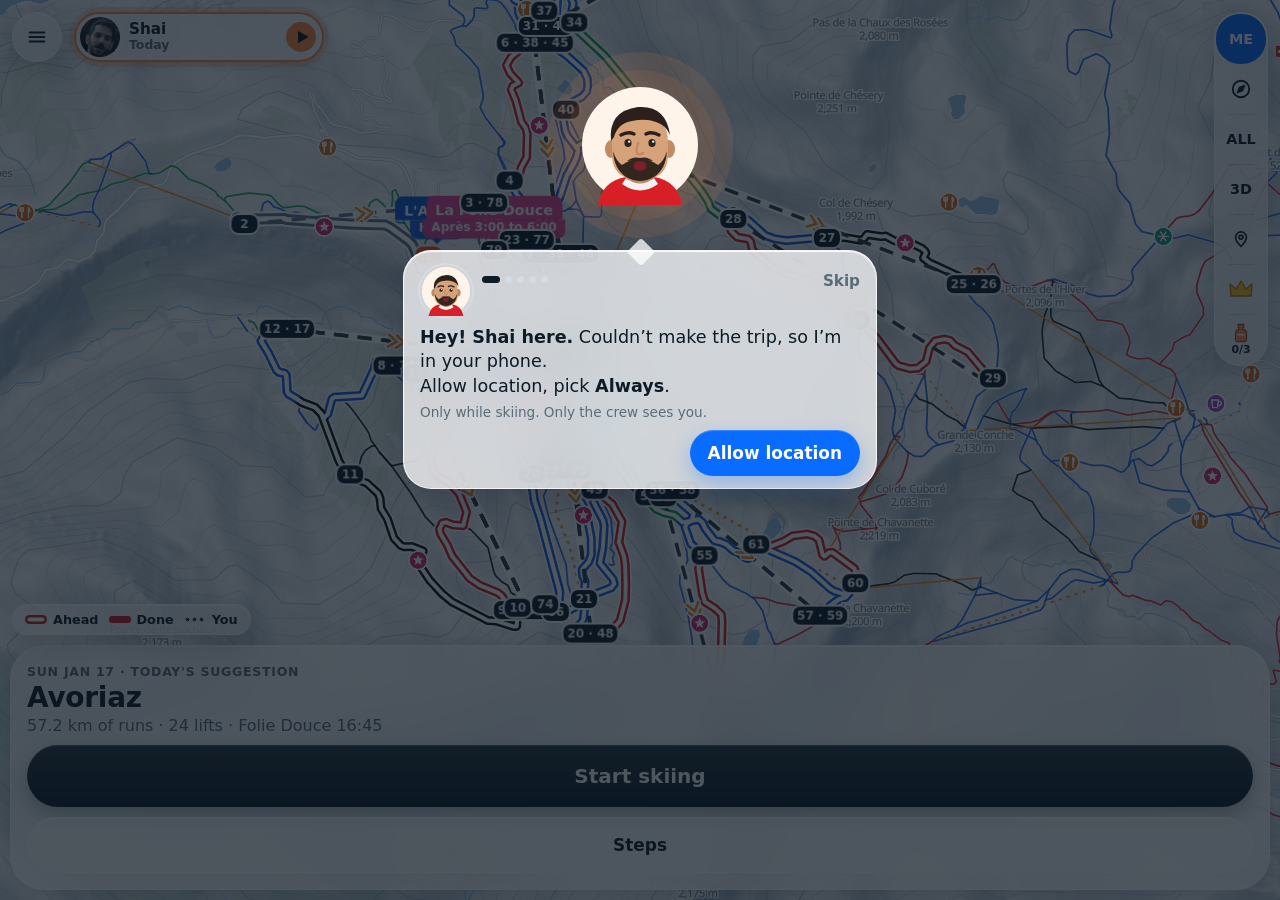
==== index.html @ 75842390 "Clear tracking history also clears passport checks, STOPPP rounds and top speeds Co-Authored-By: Cla" ====
<!doctype html><html lang="en"><head><meta charset="utf-8"><meta name="viewport" content="width=device-width,initial-scale=1,maximum-scale=1,user-scalable=no,viewport-fit=cover"><link rel="manifest" href="manifest.webmanifest"><link rel="apple-touch-icon" href="icon-180.png"><style>html,body{margin:0}[hidden]{display:none!important}</style></head><body><title>Ski-Paz</title>
<meta name="apple-mobile-web-app-capable" content="yes">
<meta name="apple-mobile-web-app-status-bar-style" content="black-translucent">
<meta name="apple-mobile-web-app-title" content="Ski-Paz">
<style>
.lg-miss{background:repeating-linear-gradient(90deg,#3E4A55 0 5px,transparent 5px 8px)!important}
.maplibregl-map{font:12px/20px Helvetica Neue,Arial,Helvetica,sans-serif;overflow:hidden;position:relative;-webkit-tap-highlight-color:rgb(0 0 0/0)}.maplibregl-canvas{left:0;position:absolute;top:0}.maplibregl-map:fullscreen{height:100%;width:100%}.maplibregl-ctrl-group button.maplibregl-ctrl-compass{touch-action:none}.maplibregl-canvas-container.maplibregl-interactive,.maplibregl-ctrl-group button.maplibregl-ctrl-compass{cursor:grab;-webkit-user-select:none;-moz-user-select:none;user-select:none}.maplibregl-canvas-container.maplibregl-interactive.maplibregl-track-pointer{cursor:pointer}.maplibregl-canvas-container.maplibregl-interactive:active,.maplibregl-ctrl-group button.maplibregl-ctrl-compass:active{cursor:grabbing}.maplibregl-canvas-container.maplibregl-touch-zoom-rotate,.maplibregl-canvas-container.maplibregl-touch-zoom-rotate .maplibregl-canvas{touch-action:pan-x pan-y}.maplibregl-canvas-container.maplibregl-touch-drag-pan,.maplibregl-canvas-container.maplibregl-touch-drag-pan .maplibregl-canvas{touch-action:pinch-zoom}.maplibregl-canvas-container.maplibregl-touch-zoom-rotate.maplibregl-touch-drag-pan,.maplibregl-canvas-container.maplibregl-touch-zoom-rotate.maplibregl-touch-drag-pan .maplibregl-canvas{touch-action:none}.maplibregl-canvas-container.maplibregl-touch-drag-pan.maplibregl-cooperative-gestures,.maplibregl-canvas-container.maplibregl-touch-drag-pan.maplibregl-cooperative-gestures .maplibregl-canvas{touch-action:pan-x pan-y}.maplibregl-ctrl-bottom-left,.maplibregl-ctrl-bottom-right,.maplibregl-ctrl-top-left,.maplibregl-ctrl-top-right{pointer-events:none;position:absolute;z-index:2}.maplibregl-ctrl-top-left{left:0;top:0}.maplibregl-ctrl-top-right{right:0;top:0}.maplibregl-ctrl-bottom-left{bottom:0;left:0}.maplibregl-ctrl-bottom-right{bottom:0;right:0}.maplibregl-ctrl{clear:both;pointer-events:auto;transform:translate(0)}.maplibregl-ctrl-top-left .maplibregl-ctrl{float:left;margin:10px 0 0 10px}.maplibregl-ctrl-top-right .maplibregl-ctrl{float:right;margin:10px 10px 0 0}.maplibregl-ctrl-bottom-left .maplibregl-ctrl{float:left;margin:0 0 10px 10px}.maplibregl-ctrl-bottom-right .maplibregl-ctrl{float:right;margin:0 10px 10px 0}.maplibregl-ctrl-group{background:#fff;border-radius:4px}.maplibregl-ctrl-group:not(:empty){box-shadow:0 0 0 2px rgba(0,0,0,.1)}@media (forced-colors:active){.maplibregl-ctrl-group:not(:empty){box-shadow:0 0 0 2px ButtonText}}.maplibregl-ctrl-group button{background-color:transparent;border:0;box-sizing:border-box;cursor:pointer;display:block;height:29px;outline:none;padding:0;width:29px}.maplibregl-ctrl-group button+button{border-top:1px solid #ddd}.maplibregl-ctrl button .maplibregl-ctrl-icon{background-position:50%;background-repeat:no-repeat;display:block;height:100%;width:100%}@media (forced-colors:active){.maplibregl-ctrl-icon{background-color:transparent}.maplibregl-ctrl-group button+button{border-top:1px solid ButtonText}}.maplibregl-ctrl button::-moz-focus-inner{border:0;padding:0}.maplibregl-ctrl-attrib-button:focus,.maplibregl-ctrl-group button:focus{box-shadow:0 0 2px 2px #0096ff}.maplibregl-ctrl button:disabled{cursor:not-allowed}.maplibregl-ctrl button:disabled .maplibregl-ctrl-icon{opacity:.25}.maplibregl-ctrl button:not(:disabled):hover{background-color:rgb(0 0 0/5%)}.maplibregl-ctrl-group button:focus:focus-visible{box-shadow:0 0 2px 2px #0096ff}.maplibregl-ctrl-group button:focus:not(:focus-visible){box-shadow:none}.maplibregl-ctrl-group button:focus:first-child{border-radius:4px 4px 0 0}.maplibregl-ctrl-group button:focus:last-child{border-radius:0 0 4px 4px}.maplibregl-ctrl-group button:focus:only-child{border-radius:inherit}.maplibregl-ctrl button.maplibregl-ctrl-zoom-out .maplibregl-ctrl-icon{background-image:url("data:image/svg+xml;charset=utf-8,%3Csvg xmlns='http://www.w3.org/2000/svg' width='29' height='29' fill='%23333' viewBox='0 0 29 29'%3E%3Cpath d='M10 13c-.75 0-1.5.75-1.5 1.5S9.25 16 10 16h9c.75 0 1.5-.75 1.5-1.5S19.75 13 19 13z'/%3E%3C/svg%3E")}.maplibregl-ctrl button.maplibregl-ctrl-zoom-in .maplibregl-ctrl-icon{background-image:url("data:image/svg+xml;charset=utf-8,%3Csvg xmlns='http://www.w3.org/2000/svg' width='29' height='29' fill='%23333' viewBox='0 0 29 29'%3E%3Cpath d='M14.5 8.5c-.75 0-1.5.75-1.5 1.5v3h-3c-.75 0-1.5.75-1.5 1.5S9.25 16 10 16h3v3c0 .75.75 1.5 1.5 1.5S16 19.75 16 19v-3h3c.75 0 1.5-.75 1.5-1.5S19.75 13 19 13h-3v-3c0-.75-.75-1.5-1.5-1.5'/%3E%3C/svg%3E")}@media (forced-colors:active){.maplibregl-ctrl button.maplibregl-ctrl-zoom-out .maplibregl-ctrl-icon{background-image:url("data:image/svg+xml;charset=utf-8,%3Csvg xmlns='http://www.w3.org/2000/svg' width='29' height='29' fill='%23fff' viewBox='0 0 29 29'%3E%3Cpath d='M10 13c-.75 0-1.5.75-1.5 1.5S9.25 16 10 16h9c.75 0 1.5-.75 1.5-1.5S19.75 13 19 13z'/%3E%3C/svg%3E")}.maplibregl-ctrl button.maplibregl-ctrl-zoom-in .maplibregl-ctrl-icon{background-image:url("data:image/svg+xml;charset=utf-8,%3Csvg xmlns='http://www.w3.org/2000/svg' width='29' height='29' fill='%23fff' viewBox='0 0 29 29'%3E%3Cpath d='M14.5 8.5c-.75 0-1.5.75-1.5 1.5v3h-3c-.75 0-1.5.75-1.5 1.5S9.25 16 10 16h3v3c0 .75.75 1.5 1.5 1.5S16 19.75 16 19v-3h3c.75 0 1.5-.75 1.5-1.5S19.75 13 19 13h-3v-3c0-.75-.75-1.5-1.5-1.5'/%3E%3C/svg%3E")}}@media (forced-colors:active) and (prefers-color-scheme:light){.maplibregl-ctrl button.maplibregl-ctrl-zoom-out .maplibregl-ctrl-icon{background-image:url("data:image/svg+xml;charset=utf-8,%3Csvg xmlns='http://www.w3.org/2000/svg' width='29' height='29' viewBox='0 0 29 29'%3E%3Cpath d='M10 13c-.75 0-1.5.75-1.5 1.5S9.25 16 10 16h9c.75 0 1.5-.75 1.5-1.5S19.75 13 19 13z'/%3E%3C/svg%3E")}.maplibregl-ctrl button.maplibregl-ctrl-zoom-in .maplibregl-ctrl-icon{background-image:url("data:image/svg+xml;charset=utf-8,%3Csvg xmlns='http://www.w3.org/2000/svg' width='29' height='29' viewBox='0 0 29 29'%3E%3Cpath d='M14.5 8.5c-.75 0-1.5.75-1.5 1.5v3h-3c-.75 0-1.5.75-1.5 1.5S9.25 16 10 16h3v3c0 .75.75 1.5 1.5 1.5S16 19.75 16 19v-3h3c.75 0 1.5-.75 1.5-1.5S19.75 13 19 13h-3v-3c0-.75-.75-1.5-1.5-1.5'/%3E%3C/svg%3E")}}.maplibregl-ctrl button.maplibregl-ctrl-fullscreen .maplibregl-ctrl-icon{background-image:url("data:image/svg+xml;charset=utf-8,%3Csvg xmlns='http://www.w3.org/2000/svg' width='29' height='29' fill='%23333' viewBox='0 0 29 29'%3E%3Cpath d='M24 16v5.5c0 1.75-.75 2.5-2.5 2.5H16v-1l3-1.5-4-5.5 1-1 5.5 4 1.5-3zM6 16l1.5 3 5.5-4 1 1-4 5.5 3 1.5v1H7.5C5.75 24 5 23.25 5 21.5V16zm7-11v1l-3 1.5 4 5.5-1 1-5.5-4L6 13H5V7.5C5 5.75 5.75 5 7.5 5zm11 2.5c0-1.75-.75-2.5-2.5-2.5H16v1l3 1.5-4 5.5 1 1 5.5-4 1.5 3h1z'/%3E%3C/svg%3E")}.maplibregl-ctrl button.maplibregl-ctrl-shrink .maplibregl-ctrl-icon{background-image:url("data:image/svg+xml;charset=utf-8,%3Csvg xmlns='http://www.w3.org/2000/svg' width='29' height='29' viewBox='0 0 29 29'%3E%3Cpath d='M18.5 16c-1.75 0-2.5.75-2.5 2.5V24h1l1.5-3 5.5 4 1-1-4-5.5 3-1.5v-1zM13 18.5c0-1.75-.75-2.5-2.5-2.5H5v1l3 1.5L4 24l1 1 5.5-4 1.5 3h1zm3-8c0 1.75.75 2.5 2.5 2.5H24v-1l-3-1.5L25 5l-1-1-5.5 4L17 5h-1zM10.5 13c1.75 0 2.5-.75 2.5-2.5V5h-1l-1.5 3L5 4 4 5l4 5.5L5 12v1z'/%3E%3C/svg%3E")}@media (forced-colors:active){.maplibregl-ctrl button.maplibregl-ctrl-fullscreen .maplibregl-ctrl-icon{background-image:url("data:image/svg+xml;charset=utf-8,%3Csvg xmlns='http://www.w3.org/2000/svg' width='29' height='29' fill='%23fff' viewBox='0 0 29 29'%3E%3Cpath d='M24 16v5.5c0 1.75-.75 2.5-2.5 2.5H16v-1l3-1.5-4-5.5 1-1 5.5 4 1.5-3zM6 16l1.5 3 5.5-4 1 1-4 5.5 3 1.5v1H7.5C5.75 24 5 23.25 5 21.5V16zm7-11v1l-3 1.5 4 5.5-1 1-5.5-4L6 13H5V7.5C5 5.75 5.75 5 7.5 5zm11 2.5c0-1.75-.75-2.5-2.5-2.5H16v1l3 1.5-4 5.5 1 1 5.5-4 1.5 3h1z'/%3E%3C/svg%3E")}.maplibregl-ctrl button.maplibregl-ctrl-shrink .maplibregl-ctrl-icon{background-image:url("data:image/svg+xml;charset=utf-8,%3Csvg xmlns='http://www.w3.org/2000/svg' width='29' height='29' fill='%23fff' viewBox='0 0 29 29'%3E%3Cpath d='M18.5 16c-1.75 0-2.5.75-2.5 2.5V24h1l1.5-3 5.5 4 1-1-4-5.5 3-1.5v-1zM13 18.5c0-1.75-.75-2.5-2.5-2.5H5v1l3 1.5L4 24l1 1 5.5-4 1.5 3h1zm3-8c0 1.75.75 2.5 2.5 2.5H24v-1l-3-1.5L25 5l-1-1-5.5 4L17 5h-1zM10.5 13c1.75 0 2.5-.75 2.5-2.5V5h-1l-1.5 3L5 4 4 5l4 5.5L5 12v1z'/%3E%3C/svg%3E")}}@media (forced-colors:active) and (prefers-color-scheme:light){.maplibregl-ctrl button.maplibregl-ctrl-fullscreen .maplibregl-ctrl-icon{background-image:url("data:image/svg+xml;charset=utf-8,%3Csvg xmlns='http://www.w3.org/2000/svg' width='29' height='29' viewBox='0 0 29 29'%3E%3Cpath d='M24 16v5.5c0 1.75-.75 2.5-2.5 2.5H16v-1l3-1.5-4-5.5 1-1 5.5 4 1.5-3zM6 16l1.5 3 5.5-4 1 1-4 5.5 3 1.5v1H7.5C5.75 24 5 23.25 5 21.5V16zm7-11v1l-3 1.5 4 5.5-1 1-5.5-4L6 13H5V7.5C5 5.75 5.75 5 7.5 5zm11 2.5c0-1.75-.75-2.5-2.5-2.5H16v1l3 1.5-4 5.5 1 1 5.5-4 1.5 3h1z'/%3E%3C/svg%3E")}.maplibregl-ctrl button.maplibregl-ctrl-shrink .maplibregl-ctrl-icon{background-image:url("data:image/svg+xml;charset=utf-8,%3Csvg xmlns='http://www.w3.org/2000/svg' width='29' height='29' viewBox='0 0 29 29'%3E%3Cpath d='M18.5 16c-1.75 0-2.5.75-2.5 2.5V24h1l1.5-3 5.5 4 1-1-4-5.5 3-1.5v-1zM13 18.5c0-1.75-.75-2.5-2.5-2.5H5v1l3 1.5L4 24l1 1 5.5-4 1.5 3h1zm3-8c0 1.75.75 2.5 2.5 2.5H24v-1l-3-1.5L25 5l-1-1-5.5 4L17 5h-1zM10.5 13c1.75 0 2.5-.75 2.5-2.5V5h-1l-1.5 3L5 4 4 5l4 5.5L5 12v1z'/%3E%3C/svg%3E")}}.maplibregl-ctrl button.maplibregl-ctrl-compass .maplibregl-ctrl-icon{background-image:url("data:image/svg+xml;charset=utf-8,%3Csvg xmlns='http://www.w3.org/2000/svg' width='29' height='29' fill='%23333' viewBox='0 0 29 29'%3E%3Cpath d='m10.5 14 4-8 4 8z'/%3E%3Cpath fill='%23ccc' d='m10.5 16 4 8 4-8z'/%3E%3C/svg%3E")}@media (forced-colors:active){.maplibregl-ctrl button.maplibregl-ctrl-compass .maplibregl-ctrl-icon{background-image:url("data:image/svg+xml;charset=utf-8,%3Csvg xmlns='http://www.w3.org/2000/svg' width='29' height='29' fill='%23fff' viewBox='0 0 29 29'%3E%3Cpath d='m10.5 14 4-8 4 8z'/%3E%3Cpath fill='%23ccc' d='m10.5 16 4 8 4-8z'/%3E%3C/svg%3E")}}@media (forced-colors:active) and (prefers-color-scheme:light){.maplibregl-ctrl button.maplibregl-ctrl-compass .maplibregl-ctrl-icon{background-image:url("data:image/svg+xml;charset=utf-8,%3Csvg xmlns='http://www.w3.org/2000/svg' width='29' height='29' viewBox='0 0 29 29'%3E%3Cpath d='m10.5 14 4-8 4 8z'/%3E%3Cpath fill='%23ccc' d='m10.5 16 4 8 4-8z'/%3E%3C/svg%3E")}}.maplibregl-ctrl button.maplibregl-ctrl-terrain .maplibregl-ctrl-icon{background-image:url("data:image/svg+xml;charset=utf-8,%3Csvg xmlns='http://www.w3.org/2000/svg' width='22' height='22' fill='%23333' viewBox='0 0 22 22'%3E%3Cpath d='m1.754 13.406 4.453-4.851 3.09 3.09 3.281 3.277.969-.969-3.309-3.312 3.844-4.121 6.148 6.886h1.082v-.855l-7.207-8.07-4.84 5.187L6.169 6.57l-5.48 5.965v.871ZM.688 16.844h20.625v1.375H.688Zm0 0'/%3E%3C/svg%3E")}.maplibregl-ctrl button.maplibregl-ctrl-terrain-enabled .maplibregl-ctrl-icon{background-image:url("data:image/svg+xml;charset=utf-8,%3Csvg xmlns='http://www.w3.org/2000/svg' width='22' height='22' fill='%2333b5e5' viewBox='0 0 22 22'%3E%3Cpath d='m1.754 13.406 4.453-4.851 3.09 3.09 3.281 3.277.969-.969-3.309-3.312 3.844-4.121 6.148 6.886h1.082v-.855l-7.207-8.07-4.84 5.187L6.169 6.57l-5.48 5.965v.871ZM.688 16.844h20.625v1.375H.688Zm0 0'/%3E%3C/svg%3E")}.maplibregl-ctrl button.maplibregl-ctrl-geolocate .maplibregl-ctrl-icon{background-image:url("data:image/svg+xml;charset=utf-8,%3Csvg xmlns='http://www.w3.org/2000/svg' width='29' height='29' fill='%23333' viewBox='0 0 20 20'%3E%3Cpath d='M10 4C9 4 9 5 9 5v.1A5 5 0 0 0 5.1 9H5s-1 0-1 1 1 1 1 1h.1A5 5 0 0 0 9 14.9v.1s0 1 1 1 1-1 1-1v-.1a5 5 0 0 0 3.9-3.9h.1s1 0 1-1-1-1-1-1h-.1A5 5 0 0 0 11 5.1V5s0-1-1-1m0 2.5a3.5 3.5 0 1 1 0 7 3.5 3.5 0 1 1 0-7'/%3E%3Ccircle cx='10' cy='10' r='2'/%3E%3C/svg%3E")}.maplibregl-ctrl button.maplibregl-ctrl-geolocate:disabled .maplibregl-ctrl-icon{background-image:url("data:image/svg+xml;charset=utf-8,%3Csvg xmlns='http://www.w3.org/2000/svg' width='29' height='29' fill='%23aaa' viewBox='0 0 20 20'%3E%3Cpath d='M10 4C9 4 9 5 9 5v.1A5 5 0 0 0 5.1 9H5s-1 0-1 1 1 1 1 1h.1A5 5 0 0 0 9 14.9v.1s0 1 1 1 1-1 1-1v-.1a5 5 0 0 0 3.9-3.9h.1s1 0 1-1-1-1-1-1h-.1A5 5 0 0 0 11 5.1V5s0-1-1-1m0 2.5a3.5 3.5 0 1 1 0 7 3.5 3.5 0 1 1 0-7'/%3E%3Ccircle cx='10' cy='10' r='2'/%3E%3Cpath fill='red' d='m14 5 1 1-9 9-1-1z'/%3E%3C/svg%3E")}.maplibregl-ctrl button.maplibregl-ctrl-geolocate.maplibregl-ctrl-geolocate-active .maplibregl-ctrl-icon{background-image:url("data:image/svg+xml;charset=utf-8,%3Csvg xmlns='http://www.w3.org/2000/svg' width='29' height='29' fill='%2333b5e5' viewBox='0 0 20 20'%3E%3Cpath d='M10 4C9 4 9 5 9 5v.1A5 5 0 0 0 5.1 9H5s-1 0-1 1 1 1 1 1h.1A5 5 0 0 0 9 14.9v.1s0 1 1 1 1-1 1-1v-.1a5 5 0 0 0 3.9-3.9h.1s1 0 1-1-1-1-1-1h-.1A5 5 0 0 0 11 5.1V5s0-1-1-1m0 2.5a3.5 3.5 0 1 1 0 7 3.5 3.5 0 1 1 0-7'/%3E%3Ccircle cx='10' cy='10' r='2'/%3E%3C/svg%3E")}.maplibregl-ctrl button.maplibregl-ctrl-geolocate.maplibregl-ctrl-geolocate-active-error .maplibregl-ctrl-icon{background-image:url("data:image/svg+xml;charset=utf-8,%3Csvg xmlns='http://www.w3.org/2000/svg' width='29' height='29' fill='%23e58978' viewBox='0 0 20 20'%3E%3Cpath d='M10 4C9 4 9 5 9 5v.1A5 5 0 0 0 5.1 9H5s-1 0-1 1 1 1 1 1h.1A5 5 0 0 0 9 14.9v.1s0 1 1 1 1-1 1-1v-.1a5 5 0 0 0 3.9-3.9h.1s1 0 1-1-1-1-1-1h-.1A5 5 0 0 0 11 5.1V5s0-1-1-1m0 2.5a3.5 3.5 0 1 1 0 7 3.5 3.5 0 1 1 0-7'/%3E%3Ccircle cx='10' cy='10' r='2'/%3E%3C/svg%3E")}.maplibregl-ctrl button.maplibregl-ctrl-geolocate.maplibregl-ctrl-geolocate-background .maplibregl-ctrl-icon{background-image:url("data:image/svg+xml;charset=utf-8,%3Csvg xmlns='http://www.w3.org/2000/svg' width='29' height='29' fill='%2333b5e5' viewBox='0 0 20 20'%3E%3Cpath d='M10 4C9 4 9 5 9 5v.1A5 5 0 0 0 5.1 9H5s-1 0-1 1 1 1 1 1h.1A5 5 0 0 0 9 14.9v.1s0 1 1 1 1-1 1-1v-.1a5 5 0 0 0 3.9-3.9h.1s1 0 1-1-1-1-1-1h-.1A5 5 0 0 0 11 5.1V5s0-1-1-1m0 2.5a3.5 3.5 0 1 1 0 7 3.5 3.5 0 1 1 0-7'/%3E%3C/svg%3E")}.maplibregl-ctrl button.maplibregl-ctrl-geolocate.maplibregl-ctrl-geolocate-background-error .maplibregl-ctrl-icon{background-image:url("data:image/svg+xml;charset=utf-8,%3Csvg xmlns='http://www.w3.org/2000/svg' width='29' height='29' fill='%23e54e33' viewBox='0 0 20 20'%3E%3Cpath d='M10 4C9 4 9 5 9 5v.1A5 5 0 0 0 5.1 9H5s-1 0-1 1 1 1 1 1h.1A5 5 0 0 0 9 14.9v.1s0 1 1 1 1-1 1-1v-.1a5 5 0 0 0 3.9-3.9h.1s1 0 1-1-1-1-1-1h-.1A5 5 0 0 0 11 5.1V5s0-1-1-1m0 2.5a3.5 3.5 0 1 1 0 7 3.5 3.5 0 1 1 0-7'/%3E%3C/svg%3E")}.maplibregl-ctrl button.maplibregl-ctrl-geolocate.maplibregl-ctrl-geolocate-waiting .maplibregl-ctrl-icon{animation:maplibregl-spin 2s linear infinite}@media (forced-colors:active){.maplibregl-ctrl button.maplibregl-ctrl-geolocate .maplibregl-ctrl-icon{background-image:url("data:image/svg+xml;charset=utf-8,%3Csvg xmlns='http://www.w3.org/2000/svg' width='29' height='29' fill='%23fff' viewBox='0 0 20 20'%3E%3Cpath d='M10 4C9 4 9 5 9 5v.1A5 5 0 0 0 5.1 9H5s-1 0-1 1 1 1 1 1h.1A5 5 0 0 0 9 14.9v.1s0 1 1 1 1-1 1-1v-.1a5 5 0 0 0 3.9-3.9h.1s1 0 1-1-1-1-1-1h-.1A5 5 0 0 0 11 5.1V5s0-1-1-1m0 2.5a3.5 3.5 0 1 1 0 7 3.5 3.5 0 1 1 0-7'/%3E%3Ccircle cx='10' cy='10' r='2'/%3E%3C/svg%3E")}.maplibregl-ctrl button.maplibregl-ctrl-geolocate:disabled .maplibregl-ctrl-icon{background-image:url("data:image/svg+xml;charset=utf-8,%3Csvg xmlns='http://www.w3.org/2000/svg' width='29' height='29' fill='%23999' viewBox='0 0 20 20'%3E%3Cpath d='M10 4C9 4 9 5 9 5v.1A5 5 0 0 0 5.1 9H5s-1 0-1 1 1 1 1 1h.1A5 5 0 0 0 9 14.9v.1s0 1 1 1 1-1 1-1v-.1a5 5 0 0 0 3.9-3.9h.1s1 0 1-1-1-1-1-1h-.1A5 5 0 0 0 11 5.1V5s0-1-1-1m0 2.5a3.5 3.5 0 1 1 0 7 3.5 3.5 0 1 1 0-7'/%3E%3Ccircle cx='10' cy='10' r='2'/%3E%3Cpath fill='red' d='m14 5 1 1-9 9-1-1z'/%3E%3C/svg%3E")}.maplibregl-ctrl button.maplibregl-ctrl-geolocate.maplibregl-ctrl-geolocate-active .maplibregl-ctrl-icon{background-image:url("data:image/svg+xml;charset=utf-8,%3Csvg xmlns='http://www.w3.org/2000/svg' width='29' height='29' fill='%2333b5e5' viewBox='0 0 20 20'%3E%3Cpath d='M10 4C9 4 9 5 9 5v.1A5 5 0 0 0 5.1 9H5s-1 0-1 1 1 1 1 1h.1A5 5 0 0 0 9 14.9v.1s0 1 1 1 1-1 1-1v-.1a5 5 0 0 0 3.9-3.9h.1s1 0 1-1-1-1-1-1h-.1A5 5 0 0 0 11 5.1V5s0-1-1-1m0 2.5a3.5 3.5 0 1 1 0 7 3.5 3.5 0 1 1 0-7'/%3E%3Ccircle cx='10' cy='10' r='2'/%3E%3C/svg%3E")}.maplibregl-ctrl button.maplibregl-ctrl-geolocate.maplibregl-ctrl-geolocate-active-error .maplibregl-ctrl-icon{background-image:url("data:image/svg+xml;charset=utf-8,%3Csvg xmlns='http://www.w3.org/2000/svg' width='29' height='29' fill='%23e58978' viewBox='0 0 20 20'%3E%3Cpath d='M10 4C9 4 9 5 9 5v.1A5 5 0 0 0 5.1 9H5s-1 0-1 1 1 1 1 1h.1A5 5 0 0 0 9 14.9v.1s0 1 1 1 1-1 1-1v-.1a5 5 0 0 0 3.9-3.9h.1s1 0 1-1-1-1-1-1h-.1A5 5 0 0 0 11 5.1V5s0-1-1-1m0 2.5a3.5 3.5 0 1 1 0 7 3.5 3.5 0 1 1 0-7'/%3E%3Ccircle cx='10' cy='10' r='2'/%3E%3C/svg%3E")}.maplibregl-ctrl button.maplibregl-ctrl-geolocate.maplibregl-ctrl-geolocate-background .maplibregl-ctrl-icon{background-image:url("data:image/svg+xml;charset=utf-8,%3Csvg xmlns='http://www.w3.org/2000/svg' width='29' height='29' fill='%2333b5e5' viewBox='0 0 20 20'%3E%3Cpath d='M10 4C9 4 9 5 9 5v.1A5 5 0 0 0 5.1 9H5s-1 0-1 1 1 1 1 1h.1A5 5 0 0 0 9 14.9v.1s0 1 1 1 1-1 1-1v-.1a5 5 0 0 0 3.9-3.9h.1s1 0 1-1-1-1-1-1h-.1A5 5 0 0 0 11 5.1V5s0-1-1-1m0 2.5a3.5 3.5 0 1 1 0 7 3.5 3.5 0 1 1 0-7'/%3E%3C/svg%3E")}.maplibregl-ctrl button.maplibregl-ctrl-geolocate.maplibregl-ctrl-geolocate-background-error .maplibregl-ctrl-icon{background-image:url("data:image/svg+xml;charset=utf-8,%3Csvg xmlns='http://www.w3.org/2000/svg' width='29' height='29' fill='%23e54e33' viewBox='0 0 20 20'%3E%3Cpath d='M10 4C9 4 9 5 9 5v.1A5 5 0 0 0 5.1 9H5s-1 0-1 1 1 1 1 1h.1A5 5 0 0 0 9 14.9v.1s0 1 1 1 1-1 1-1v-.1a5 5 0 0 0 3.9-3.9h.1s1 0 1-1-1-1-1-1h-.1A5 5 0 0 0 11 5.1V5s0-1-1-1m0 2.5a3.5 3.5 0 1 1 0 7 3.5 3.5 0 1 1 0-7'/%3E%3C/svg%3E")}}@media (forced-colors:active) and (prefers-color-scheme:light){.maplibregl-ctrl button.maplibregl-ctrl-geolocate .maplibregl-ctrl-icon{background-image:url("data:image/svg+xml;charset=utf-8,%3Csvg xmlns='http://www.w3.org/2000/svg' width='29' height='29' viewBox='0 0 20 20'%3E%3Cpath d='M10 4C9 4 9 5 9 5v.1A5 5 0 0 0 5.1 9H5s-1 0-1 1 1 1 1 1h.1A5 5 0 0 0 9 14.9v.1s0 1 1 1 1-1 1-1v-.1a5 5 0 0 0 3.9-3.9h.1s1 0 1-1-1-1-1-1h-.1A5 5 0 0 0 11 5.1V5s0-1-1-1m0 2.5a3.5 3.5 0 1 1 0 7 3.5 3.5 0 1 1 0-7'/%3E%3Ccircle cx='10' cy='10' r='2'/%3E%3C/svg%3E")}.maplibregl-ctrl button.maplibregl-ctrl-geolocate:disabled .maplibregl-ctrl-icon{background-image:url("data:image/svg+xml;charset=utf-8,%3Csvg xmlns='http://www.w3.org/2000/svg' width='29' height='29' fill='%23666' viewBox='0 0 20 20'%3E%3Cpath d='M10 4C9 4 9 5 9 5v.1A5 5 0 0 0 5.1 9H5s-1 0-1 1 1 1 1 1h.1A5 5 0 0 0 9 14.9v.1s0 1 1 1 1-1 1-1v-.1a5 5 0 0 0 3.9-3.9h.1s1 0 1-1-1-1-1-1h-.1A5 5 0 0 0 11 5.1V5s0-1-1-1m0 2.5a3.5 3.5 0 1 1 0 7 3.5 3.5 0 1 1 0-7'/%3E%3Ccircle cx='10' cy='10' r='2'/%3E%3Cpath fill='red' d='m14 5 1 1-9 9-1-1z'/%3E%3C/svg%3E")}}@keyframes maplibregl-spin{0%{transform:rotate(0deg)}to{transform:rotate(1turn)}}a.maplibregl-ctrl-logo{background-image:url("data:image/svg+xml;charset=utf-8,%3Csvg xmlns='http://www.w3.org/2000/svg' width='88' height='23' fill='none'%3E%3Cpath fill='%23000' fill-opacity='.4' fill-rule='evenodd' d='M17.408 16.796h-1.827l2.501-12.095h.198l3.324 6.533.988 2.19.988-2.19 3.258-6.533h.181l2.6 12.095h-1.81l-1.218-5.644-.362-1.71-.658 1.71-2.929 5.644h-.098l-2.914-5.644-.757-1.71-.345 1.71zm1.958-3.42-.726 3.663a1.255 1.255 0 0 1-1.232 1.011h-1.827a1.255 1.255 0 0 1-1.229-1.509l2.501-12.095a1.255 1.255 0 0 1 1.23-1.001h.197a1.25 1.25 0 0 1 1.12.685l3.19 6.273 3.125-6.263a1.25 1.25 0 0 1 1.123-.695h.181a1.255 1.255 0 0 1 1.227.991l1.443 6.71a5 5 0 0 1 .314-.787l.009-.016a4.6 4.6 0 0 1 1.777-1.887c.782-.46 1.668-.667 2.611-.667a4.6 4.6 0 0 1 1.7.32l.306.134c.21-.16.474-.256.759-.256h1.694a1.255 1.255 0 0 1 1.212.925 1.255 1.255 0 0 1 1.212-.925h1.711c.284 0 .545.094.755.252.613-.3 1.312-.45 2.075-.45 1.356 0 2.557.445 3.482 1.4q.47.48.763 1.064V4.701a1.255 1.255 0 0 1 1.255-1.255h1.86A1.255 1.255 0 0 1 54.44 4.7v9.194h2.217c.19 0 .37.043.532.118v-4.77c0-.356.147-.678.385-.906a2.42 2.42 0 0 1-.682-1.71c0-.665.267-1.253.735-1.7a2.45 2.45 0 0 1 1.722-.674 2.43 2.43 0 0 1 1.705.675q.318.302.504.683V4.7a1.255 1.255 0 0 1 1.255-1.255h1.744A1.255 1.255 0 0 1 65.812 4.7v3.335a4.8 4.8 0 0 1 1.526-.246c.938 0 1.817.214 2.59.69a4.47 4.47 0 0 1 1.67 1.743v-.98a1.255 1.255 0 0 1 1.256-1.256h1.777c.233 0 .451.064.639.174a3.4 3.4 0 0 1 1.567-.372c.346 0 .861.02 1.285.232a1.25 1.25 0 0 1 .689 1.004 4.7 4.7 0 0 1 .853-.588c.795-.44 1.675-.647 2.61-.647 1.385 0 2.65.39 3.525 1.396.836.938 1.168 2.173 1.168 3.528q-.001.515-.056 1.051a1.255 1.255 0 0 1-.947 1.09l.408.952a1.255 1.255 0 0 1-.477 1.552c-.418.268-.92.463-1.458.612-.613.171-1.304.244-2.049.244-1.06 0-2.043-.207-2.886-.698l-.015-.008c-.798-.48-1.419-1.135-1.818-1.963l-.004-.008a5.8 5.8 0 0 1-.548-2.512q0-.429.053-.843a1.3 1.3 0 0 1-.333-.086l-.166-.004c-.223 0-.426.062-.643.228-.03.024-.142.139-.142.59v3.883a1.255 1.255 0 0 1-1.256 1.256h-1.777a1.255 1.255 0 0 1-1.256-1.256V15.69l-.032.057a4.8 4.8 0 0 1-1.86 1.833 5.04 5.04 0 0 1-2.484.634 4.5 4.5 0 0 1-1.935-.424 1.25 1.25 0 0 1-.764.258h-1.71a1.255 1.255 0 0 1-1.256-1.255V7.687a2.4 2.4 0 0 1-.428.625c.253.23.412.561.412.93v7.553a1.255 1.255 0 0 1-1.256 1.255h-1.843a1.25 1.25 0 0 1-.894-.373c-.228.23-.544.373-.894.373H51.32a1.255 1.255 0 0 1-1.256-1.255v-1.251l-.061.117a4.7 4.7 0 0 1-1.782 1.884 4.77 4.77 0 0 1-2.485.67 5.6 5.6 0 0 1-1.485-.188l.009 2.764a1.255 1.255 0 0 1-1.255 1.259h-1.729a1.255 1.255 0 0 1-1.255-1.255v-3.537a1.255 1.255 0 0 1-1.167.793h-1.679a1.25 1.25 0 0 1-.77-.263 4.5 4.5 0 0 1-1.945.429c-.885 0-1.724-.21-2.495-.632l-.017-.01a5 5 0 0 1-1.081-.836 1.255 1.255 0 0 1-1.254 1.312h-1.81a1.255 1.255 0 0 1-1.228-.99l-.782-3.625-2.044 3.939a1.25 1.25 0 0 1-1.115.676h-.098a1.25 1.25 0 0 1-1.116-.68l-2.061-3.994zM35.92 16.63l.207-.114.223-.15q.493-.356.735-.785l.061-.118.033 1.332h1.678V9.242h-1.694l-.033 1.267q-.133-.329-.526-.658l-.032-.028a3.2 3.2 0 0 0-.668-.428l-.27-.12a3.3 3.3 0 0 0-1.235-.23q-1.136-.001-1.974.493a3.36 3.36 0 0 0-1.3 1.382q-.445.89-.444 2.074 0 1.2.51 2.107a3.8 3.8 0 0 0 1.382 1.381 3.9 3.9 0 0 0 1.893.477q.795 0 1.455-.33zm-2.789-5.38q-.576.675-.575 1.762 0 1.102.559 1.794.576.675 1.645.675a2.25 2.25 0 0 0 .934-.19 2.2 2.2 0 0 0 .468-.29l.178-.161a2.2 2.2 0 0 0 .397-.561q.244-.5.244-1.15v-.115q0-.708-.296-1.267l-.043-.077a2.2 2.2 0 0 0-.633-.709l-.13-.086-.047-.028a2.1 2.1 0 0 0-1.073-.285q-1.052 0-1.629.692zm2.316 2.706c.163-.17.28-.407.28-.83v-.114c0-.292-.06-.508-.15-.68a.96.96 0 0 0-.353-.389.85.85 0 0 0-.464-.127c-.4 0-.56.114-.664.239l-.01.012c-.148.174-.275.45-.275.945 0 .506.122.801.27.99.097.11.266.224.68.224.303 0 .504-.09.687-.269zm7.545 1.705a2.6 2.6 0 0 0 .331.423q.319.33.755.548l.173.074q.65.255 1.49.255 1.02 0 1.844-.493a3.45 3.45 0 0 0 1.316-1.4q.493-.904.493-2.089 0-1.909-.988-2.913-.988-1.02-2.584-1.02-.898 0-1.575.347a3 3 0 0 0-.415.262l-.199.166a3.4 3.4 0 0 0-.64.82V9.242h-1.712v11.553h1.729l-.017-5.134zm.53-1.138q.206.29.48.5l.155.11.053.034q.51.296 1.119.297 1.07 0 1.645-.675.577-.69.576-1.762 0-1.119-.576-1.777-.558-.675-1.645-.675-.435 0-.835.16a2 2 0 0 0-.284.136 2 2 0 0 0-.363.254 2.2 2.2 0 0 0-.46.569l-.082.162a2.6 2.6 0 0 0-.213 1.072v.115q0 .707.296 1.267l.135.211zm.964-.818a1.1 1.1 0 0 0 .367.385.94.94 0 0 0 .476.118c.423 0 .59-.117.687-.23.159-.194.28-.478.28-.95 0-.53-.133-.8-.266-.952l-.021-.025c-.078-.094-.231-.221-.68-.221a1 1 0 0 0-.503.135l-.012.007a.86.86 0 0 0-.335.343c-.073.133-.132.324-.132.614v.115a1.4 1.4 0 0 0 .14.66zm15.7-6.222q.347-.346.346-.856a1.05 1.05 0 0 0-.345-.79 1.18 1.18 0 0 0-.84-.329q-.51 0-.855.33a1.05 1.05 0 0 0-.346.79q0 .51.346.855.345.346.856.346.51 0 .839-.346zm4.337 9.314.033-1.332q.191.403.59.747l.098.081a4 4 0 0 0 .316.224l.223.122a3.2 3.2 0 0 0 1.44.322 3.8 3.8 0 0 0 1.875-.477 3.5 3.5 0 0 0 1.382-1.366q.527-.89.526-2.09 0-1.184-.444-2.073a3.24 3.24 0 0 0-1.283-1.399q-.823-.51-1.942-.51a3.5 3.5 0 0 0-1.527.344l-.086.043-.165.09a3 3 0 0 0-.33.214q-.432.315-.656.707a2 2 0 0 0-.099.198l.082-1.283V4.701h-1.744v12.095zm.473-2.509a2.5 2.5 0 0 0 .566.7q.117.098.245.18l.144.08a2.1 2.1 0 0 0 .975.232q1.07 0 1.645-.675.576-.69.576-1.778 0-1.102-.576-1.777-.56-.691-1.645-.692a2.2 2.2 0 0 0-1.015.235q-.22.113-.415.282l-.15.142a2.1 2.1 0 0 0-.42.594q-.223.479-.223 1.1v.115q0 .705.293 1.26zm2.616-.293c.157-.191.28-.479.28-.967 0-.51-.13-.79-.276-.961l-.021-.026c-.082-.1-.232-.225-.67-.225a.87.87 0 0 0-.681.279l-.012.011c-.154.155-.274.38-.274.807v.115c0 .285.057.499.144.669a1.1 1.1 0 0 0 .367.405c.137.082.28.123.455.123.423 0 .59-.118.686-.23zm8.266-3.013q.345-.13.724-.14l.069-.002q.493 0 .642.099l.247-1.794q-.196-.099-.717-.099a2.3 2.3 0 0 0-.545.063 2 2 0 0 0-.411.148 2.2 2.2 0 0 0-.4.249 2.5 2.5 0 0 0-.485.499 2.7 2.7 0 0 0-.32.581l-.05.137v-1.48h-1.778v7.553h1.777v-3.884q0-.546.159-.943a1.5 1.5 0 0 1 .466-.636 2.5 2.5 0 0 1 .399-.253 2 2 0 0 1 .224-.099zm9.784 2.656.05-.922q0-1.743-.856-2.698-.838-.97-2.584-.97-1.119-.001-2.007.493a3.46 3.46 0 0 0-1.4 1.382q-.493.906-.493 2.106 0 1.07.428 1.975.428.89 1.332 1.432.906.526 2.255.526.973 0 1.668-.185l.044-.012.135-.04q.613-.184.984-.421l-.542-1.267q-.3.162-.642.274l-.297.087q-.51.131-1.3.131-.954 0-1.497-.444a1.6 1.6 0 0 1-.192-.193q-.366-.44-.512-1.234l-.004-.021zm-5.427-1.256-.003.022h3.752v-.138q-.011-.727-.288-1.118a1 1 0 0 0-.156-.176q-.46-.428-1.316-.428-.986 0-1.494.604-.379.45-.494 1.234zm-27.053 2.77V4.7h-1.86v12.095h5.333V15.15zm7.103-5.908v7.553h-1.843V9.242h1.843z'/%3E%3Cpath fill='%23fff' d='m19.63 11.151-.757-1.71-.345 1.71-1.12 5.644h-1.827L18.083 4.7h.197l3.325 6.533.988 2.19.988-2.19L26.839 4.7h.181l2.6 12.095h-1.81l-1.218-5.644-.362-1.71-.658 1.71-2.93 5.644h-.098l-2.913-5.644zm14.836 5.81q-1.02 0-1.893-.478a3.8 3.8 0 0 1-1.381-1.382q-.51-.906-.51-2.106 0-1.185.444-2.074a3.36 3.36 0 0 1 1.3-1.382q.839-.494 1.974-.494a3.3 3.3 0 0 1 1.234.231 3.3 3.3 0 0 1 .97.575q.396.33.527.659l.033-1.267h1.694v7.553H37.18l-.033-1.332q-.279.593-1.02 1.053a3.17 3.17 0 0 1-1.662.444zm.296-1.482q.938 0 1.58-.642.642-.66.642-1.711v-.115q0-.708-.296-1.267a2.2 2.2 0 0 0-.807-.872 2.1 2.1 0 0 0-1.119-.313q-1.053 0-1.629.692-.575.675-.575 1.76 0 1.103.559 1.795.577.675 1.645.675zm6.521-6.237h1.711v1.4q.906-1.597 2.83-1.597 1.596 0 2.584 1.02.988 1.005.988 2.914 0 1.185-.493 2.09a3.46 3.46 0 0 1-1.316 1.399 3.5 3.5 0 0 1-1.844.493q-.954 0-1.662-.329a2.67 2.67 0 0 1-1.086-.97l.017 5.134h-1.728zm4.048 6.22q1.07 0 1.645-.674.577-.69.576-1.762 0-1.119-.576-1.777-.558-.675-1.645-.675-.592 0-1.12.296-.51.28-.822.823-.296.527-.296 1.234v.115q0 .708.296 1.267.313.543.823.855.51.296 1.119.297z'/%3E%3Cpath fill='%23e1e3e9' d='M51.325 4.7h1.86v10.45h3.473v1.646h-5.333zm7.12 4.542h1.843v7.553h-1.843zm.905-1.415a1.16 1.16 0 0 1-.856-.346 1.17 1.17 0 0 1-.346-.856 1.05 1.05 0 0 1 .346-.79q.346-.329.856-.329.494 0 .839.33a1.05 1.05 0 0 1 .345.79 1.16 1.16 0 0 1-.345.855q-.33.346-.84.346zm7.875 9.133a3.17 3.17 0 0 1-1.662-.444q-.723-.46-1.004-1.053l-.033 1.332h-1.71V4.701h1.743v4.657l-.082 1.283q.279-.658 1.086-1.119a3.5 3.5 0 0 1 1.778-.477q1.119 0 1.942.51a3.24 3.24 0 0 1 1.283 1.4q.445.888.444 2.072 0 1.201-.526 2.09a3.5 3.5 0 0 1-1.382 1.366 3.8 3.8 0 0 1-1.876.477zm-.296-1.481q1.069 0 1.645-.675.577-.69.577-1.778 0-1.102-.577-1.776-.56-.691-1.645-.692a2.12 2.12 0 0 0-1.58.659q-.642.641-.642 1.694v.115q0 .71.296 1.267a2.4 2.4 0 0 0 .807.872 2.1 2.1 0 0 0 1.119.313zm5.927-6.237h1.777v1.481q.263-.757.856-1.217a2.14 2.14 0 0 1 1.349-.46q.527 0 .724.098l-.247 1.794q-.149-.099-.642-.099-.774 0-1.416.494-.626.493-.626 1.58v3.883h-1.777V9.242zm9.534 7.718q-1.35 0-2.255-.526-.904-.543-1.332-1.432a4.6 4.6 0 0 1-.428-1.975q0-1.2.493-2.106a3.46 3.46 0 0 1 1.4-1.382q.889-.495 2.007-.494 1.744 0 2.584.97.855.956.856 2.7 0 .444-.05.92h-5.43q.18 1.005.708 1.45.542.443 1.497.443.79 0 1.3-.131a4 4 0 0 0 .938-.362l.542 1.267q-.411.263-1.119.46-.708.198-1.711.197zm1.596-4.558q.016-1.02-.444-1.432-.46-.428-1.316-.428-1.728 0-1.991 1.86z'/%3E%3Cpath d='M5.074 15.948a.484.657 0 0 0-.486.659v1.84a.484.657 0 0 0 .486.659h4.101a.484.657 0 0 0 .486-.659v-1.84a.484.657 0 0 0-.486-.659zm3.56 1.16H5.617v.838h3.017z' style='fill:%23fff;fill-rule:evenodd;stroke-width:1.03600001'/%3E%3Cg style='stroke-width:1.12603545'%3E%3Cpath d='M-9.408-1.416c-3.833-.025-7.056 2.912-7.08 6.615-.02 3.08 1.653 4.832 3.107 6.268.903.892 1.721 1.74 2.32 2.902l-.525-.004c-.543-.003-.992.304-1.24.639a1.87 1.87 0 0 0-.362 1.121l-.011 1.877c-.003.402.104.787.347 1.125.244.338.688.653 1.23.656l4.142.028c.542.003.99-.306 1.238-.641a1.87 1.87 0 0 0 .363-1.121l.012-1.875a1.87 1.87 0 0 0-.348-1.127c-.243-.338-.688-.653-1.23-.656l-.518-.004c.597-1.145 1.425-1.983 2.348-2.87 1.473-1.414 3.18-3.149 3.2-6.226-.016-3.59-2.923-6.684-6.993-6.707m-.006 1.1v.002c3.274.02 5.92 2.532 5.9 5.6-.017 2.706-1.39 4.026-2.863 5.44-1.034.994-2.118 2.033-2.814 3.633-.018.041-.052.055-.075.065q-.013.004-.02.01a.34.34 0 0 1-.226.084.34.34 0 0 1-.224-.086l-.092-.077c-.699-1.615-1.768-2.669-2.781-3.67-1.454-1.435-2.797-2.762-2.78-5.478.02-3.067 2.7-5.545 5.975-5.523m-.02 2.826c-1.62-.01-2.944 1.315-2.955 2.96-.01 1.646 1.295 2.988 2.916 2.999h.002c1.621.01 2.943-1.316 2.953-2.961.011-1.646-1.294-2.988-2.916-2.998m-.005 1.1c1.017.006 1.829.83 1.822 1.89s-.83 1.874-1.848 1.867c-1.018-.006-1.829-.83-1.822-1.89s.83-1.874 1.848-1.868m-2.155 11.857 4.14.025c.271.002.49.305.487.676l-.013 1.875c-.003.37-.224.67-.495.668l-4.14-.025c-.27-.002-.487-.306-.485-.676l.012-1.875c.003-.37.224-.67.494-.668' style='color:%23000;font-style:normal;font-variant:normal;font-weight:400;font-stretch:normal;font-size:medium;line-height:normal;font-family:sans-serif;font-variant-ligatures:normal;font-variant-position:normal;font-variant-caps:normal;font-variant-numeric:normal;font-variant-alternates:normal;font-feature-settings:normal;text-indent:0;text-align:start;text-decoration:none;text-decoration-line:none;text-decoration-style:solid;text-decoration-color:%23000;letter-spacing:normal;word-spacing:normal;text-transform:none;writing-mode:lr-tb;direction:ltr;text-orientation:mixed;dominant-baseline:auto;baseline-shift:baseline;text-anchor:start;white-space:normal;shape-padding:0;clip-rule:evenodd;display:inline;overflow:visible;visibility:visible;opacity:1;isolation:auto;mix-blend-mode:normal;color-interpolation:sRGB;color-interpolation-filters:linearRGB;solid-color:%23000;solid-opacity:1;vector-effect:none;fill:%23000;fill-opacity:.4;fill-rule:evenodd;stroke:none;stroke-width:2.47727823;stroke-linecap:butt;stroke-linejoin:miter;stroke-miterlimit:4;stroke-dasharray:none;stroke-dashoffset:0;stroke-opacity:1;color-rendering:auto;image-rendering:auto;shape-rendering:auto;text-rendering:auto' transform='translate(15.553 2.85)scale(.88807)'/%3E%3Cpath d='M-9.415-.316C-12.69-.338-15.37 2.14-15.39 5.207c-.017 2.716 1.326 4.041 2.78 5.477 1.013 1 2.081 2.055 2.78 3.67l.092.076a.34.34 0 0 0 .225.086.34.34 0 0 0 .227-.083l.019-.01c.022-.009.057-.024.074-.064.697-1.6 1.78-2.64 2.814-3.634 1.473-1.414 2.847-2.733 2.864-5.44.02-3.067-2.627-5.58-5.901-5.601m-.057 8.784c1.621.011 2.944-1.315 2.955-2.96.01-1.646-1.295-2.988-2.916-2.999-1.622-.01-2.945 1.315-2.955 2.96s1.295 2.989 2.916 3' style='clip-rule:evenodd;fill:%23e1e3e9;fill-opacity:1;fill-rule:evenodd;stroke:none;stroke-width:2.47727823;stroke-miterlimit:4;stroke-dasharray:none;stroke-opacity:.4' transform='translate(15.553 2.85)scale(.88807)'/%3E%3Cpath d='M-11.594 15.465c-.27-.002-.492.297-.494.668l-.012 1.876c-.003.371.214.673.485.675l4.14.027c.271.002.492-.298.495-.668l.012-1.877c.003-.37-.215-.672-.485-.674z' style='clip-rule:evenodd;fill:%23fff;fill-opacity:1;fill-rule:evenodd;stroke:none;stroke-width:2.47727823;stroke-miterlimit:4;stroke-dasharray:none;stroke-opacity:.4' transform='translate(15.553 2.85)scale(.88807)'/%3E%3C/g%3E%3C/svg%3E");background-repeat:no-repeat;cursor:pointer;display:block;height:23px;margin:0 0 -4px -4px;overflow:hidden;width:88px}a.maplibregl-ctrl-logo.maplibregl-compact{width:14px}@media (forced-colors:active){a.maplibregl-ctrl-logo{background-color:transparent;background-image:url("data:image/svg+xml;charset=utf-8,%3Csvg xmlns='http://www.w3.org/2000/svg' width='88' height='23' fill='none'%3E%3Cpath fill='%23000' fill-opacity='.4' fill-rule='evenodd' d='M17.408 16.796h-1.827l2.501-12.095h.198l3.324 6.533.988 2.19.988-2.19 3.258-6.533h.181l2.6 12.095h-1.81l-1.218-5.644-.362-1.71-.658 1.71-2.929 5.644h-.098l-2.914-5.644-.757-1.71-.345 1.71zm1.958-3.42-.726 3.663a1.255 1.255 0 0 1-1.232 1.011h-1.827a1.255 1.255 0 0 1-1.229-1.509l2.501-12.095a1.255 1.255 0 0 1 1.23-1.001h.197a1.25 1.25 0 0 1 1.12.685l3.19 6.273 3.125-6.263a1.25 1.25 0 0 1 1.123-.695h.181a1.255 1.255 0 0 1 1.227.991l1.443 6.71a5 5 0 0 1 .314-.787l.009-.016a4.6 4.6 0 0 1 1.777-1.887c.782-.46 1.668-.667 2.611-.667a4.6 4.6 0 0 1 1.7.32l.306.134c.21-.16.474-.256.759-.256h1.694a1.255 1.255 0 0 1 1.212.925 1.255 1.255 0 0 1 1.212-.925h1.711c.284 0 .545.094.755.252.613-.3 1.312-.45 2.075-.45 1.356 0 2.557.445 3.482 1.4q.47.48.763 1.064V4.701a1.255 1.255 0 0 1 1.255-1.255h1.86A1.255 1.255 0 0 1 54.44 4.7v9.194h2.217c.19 0 .37.043.532.118v-4.77c0-.356.147-.678.385-.906a2.42 2.42 0 0 1-.682-1.71c0-.665.267-1.253.735-1.7a2.45 2.45 0 0 1 1.722-.674 2.43 2.43 0 0 1 1.705.675q.318.302.504.683V4.7a1.255 1.255 0 0 1 1.255-1.255h1.744A1.255 1.255 0 0 1 65.812 4.7v3.335a4.8 4.8 0 0 1 1.526-.246c.938 0 1.817.214 2.59.69a4.47 4.47 0 0 1 1.67 1.743v-.98a1.255 1.255 0 0 1 1.256-1.256h1.777c.233 0 .451.064.639.174a3.4 3.4 0 0 1 1.567-.372c.346 0 .861.02 1.285.232a1.25 1.25 0 0 1 .689 1.004 4.7 4.7 0 0 1 .853-.588c.795-.44 1.675-.647 2.61-.647 1.385 0 2.65.39 3.525 1.396.836.938 1.168 2.173 1.168 3.528q-.001.515-.056 1.051a1.255 1.255 0 0 1-.947 1.09l.408.952a1.255 1.255 0 0 1-.477 1.552c-.418.268-.92.463-1.458.612-.613.171-1.304.244-2.049.244-1.06 0-2.043-.207-2.886-.698l-.015-.008c-.798-.48-1.419-1.135-1.818-1.963l-.004-.008a5.8 5.8 0 0 1-.548-2.512q0-.429.053-.843a1.3 1.3 0 0 1-.333-.086l-.166-.004c-.223 0-.426.062-.643.228-.03.024-.142.139-.142.59v3.883a1.255 1.255 0 0 1-1.256 1.256h-1.777a1.255 1.255 0 0 1-1.256-1.256V15.69l-.032.057a4.8 4.8 0 0 1-1.86 1.833 5.04 5.04 0 0 1-2.484.634 4.5 4.5 0 0 1-1.935-.424 1.25 1.25 0 0 1-.764.258h-1.71a1.255 1.255 0 0 1-1.256-1.255V7.687a2.4 2.4 0 0 1-.428.625c.253.23.412.561.412.93v7.553a1.255 1.255 0 0 1-1.256 1.255h-1.843a1.25 1.25 0 0 1-.894-.373c-.228.23-.544.373-.894.373H51.32a1.255 1.255 0 0 1-1.256-1.255v-1.251l-.061.117a4.7 4.7 0 0 1-1.782 1.884 4.77 4.77 0 0 1-2.485.67 5.6 5.6 0 0 1-1.485-.188l.009 2.764a1.255 1.255 0 0 1-1.255 1.259h-1.729a1.255 1.255 0 0 1-1.255-1.255v-3.537a1.255 1.255 0 0 1-1.167.793h-1.679a1.25 1.25 0 0 1-.77-.263 4.5 4.5 0 0 1-1.945.429c-.885 0-1.724-.21-2.495-.632l-.017-.01a5 5 0 0 1-1.081-.836 1.255 1.255 0 0 1-1.254 1.312h-1.81a1.255 1.255 0 0 1-1.228-.99l-.782-3.625-2.044 3.939a1.25 1.25 0 0 1-1.115.676h-.098a1.25 1.25 0 0 1-1.116-.68l-2.061-3.994zM35.92 16.63l.207-.114.223-.15q.493-.356.735-.785l.061-.118.033 1.332h1.678V9.242h-1.694l-.033 1.267q-.133-.329-.526-.658l-.032-.028a3.2 3.2 0 0 0-.668-.428l-.27-.12a3.3 3.3 0 0 0-1.235-.23q-1.136-.001-1.974.493a3.36 3.36 0 0 0-1.3 1.382q-.445.89-.444 2.074 0 1.2.51 2.107a3.8 3.8 0 0 0 1.382 1.381 3.9 3.9 0 0 0 1.893.477q.795 0 1.455-.33zm-2.789-5.38q-.576.675-.575 1.762 0 1.102.559 1.794.576.675 1.645.675a2.25 2.25 0 0 0 .934-.19 2.2 2.2 0 0 0 .468-.29l.178-.161a2.2 2.2 0 0 0 .397-.561q.244-.5.244-1.15v-.115q0-.708-.296-1.267l-.043-.077a2.2 2.2 0 0 0-.633-.709l-.13-.086-.047-.028a2.1 2.1 0 0 0-1.073-.285q-1.052 0-1.629.692zm2.316 2.706c.163-.17.28-.407.28-.83v-.114c0-.292-.06-.508-.15-.68a.96.96 0 0 0-.353-.389.85.85 0 0 0-.464-.127c-.4 0-.56.114-.664.239l-.01.012c-.148.174-.275.45-.275.945 0 .506.122.801.27.99.097.11.266.224.68.224.303 0 .504-.09.687-.269zm7.545 1.705a2.6 2.6 0 0 0 .331.423q.319.33.755.548l.173.074q.65.255 1.49.255 1.02 0 1.844-.493a3.45 3.45 0 0 0 1.316-1.4q.493-.904.493-2.089 0-1.909-.988-2.913-.988-1.02-2.584-1.02-.898 0-1.575.347a3 3 0 0 0-.415.262l-.199.166a3.4 3.4 0 0 0-.64.82V9.242h-1.712v11.553h1.729l-.017-5.134zm.53-1.138q.206.29.48.5l.155.11.053.034q.51.296 1.119.297 1.07 0 1.645-.675.577-.69.576-1.762 0-1.119-.576-1.777-.558-.675-1.645-.675-.435 0-.835.16a2 2 0 0 0-.284.136 2 2 0 0 0-.363.254 2.2 2.2 0 0 0-.46.569l-.082.162a2.6 2.6 0 0 0-.213 1.072v.115q0 .707.296 1.267l.135.211zm.964-.818a1.1 1.1 0 0 0 .367.385.94.94 0 0 0 .476.118c.423 0 .59-.117.687-.23.159-.194.28-.478.28-.95 0-.53-.133-.8-.266-.952l-.021-.025c-.078-.094-.231-.221-.68-.221a1 1 0 0 0-.503.135l-.012.007a.86.86 0 0 0-.335.343c-.073.133-.132.324-.132.614v.115a1.4 1.4 0 0 0 .14.66zm15.7-6.222q.347-.346.346-.856a1.05 1.05 0 0 0-.345-.79 1.18 1.18 0 0 0-.84-.329q-.51 0-.855.33a1.05 1.05 0 0 0-.346.79q0 .51.346.855.345.346.856.346.51 0 .839-.346zm4.337 9.314.033-1.332q.191.403.59.747l.098.081a4 4 0 0 0 .316.224l.223.122a3.2 3.2 0 0 0 1.44.322 3.8 3.8 0 0 0 1.875-.477 3.5 3.5 0 0 0 1.382-1.366q.527-.89.526-2.09 0-1.184-.444-2.073a3.24 3.24 0 0 0-1.283-1.399q-.823-.51-1.942-.51a3.5 3.5 0 0 0-1.527.344l-.086.043-.165.09a3 3 0 0 0-.33.214q-.432.315-.656.707a2 2 0 0 0-.099.198l.082-1.283V4.701h-1.744v12.095zm.473-2.509a2.5 2.5 0 0 0 .566.7q.117.098.245.18l.144.08a2.1 2.1 0 0 0 .975.232q1.07 0 1.645-.675.576-.69.576-1.778 0-1.102-.576-1.777-.56-.691-1.645-.692a2.2 2.2 0 0 0-1.015.235q-.22.113-.415.282l-.15.142a2.1 2.1 0 0 0-.42.594q-.223.479-.223 1.1v.115q0 .705.293 1.26zm2.616-.293c.157-.191.28-.479.28-.967 0-.51-.13-.79-.276-.961l-.021-.026c-.082-.1-.232-.225-.67-.225a.87.87 0 0 0-.681.279l-.012.011c-.154.155-.274.38-.274.807v.115c0 .285.057.499.144.669a1.1 1.1 0 0 0 .367.405c.137.082.28.123.455.123.423 0 .59-.118.686-.23zm8.266-3.013q.345-.13.724-.14l.069-.002q.493 0 .642.099l.247-1.794q-.196-.099-.717-.099a2.3 2.3 0 0 0-.545.063 2 2 0 0 0-.411.148 2.2 2.2 0 0 0-.4.249 2.5 2.5 0 0 0-.485.499 2.7 2.7 0 0 0-.32.581l-.05.137v-1.48h-1.778v7.553h1.777v-3.884q0-.546.159-.943a1.5 1.5 0 0 1 .466-.636 2.5 2.5 0 0 1 .399-.253 2 2 0 0 1 .224-.099zm9.784 2.656.05-.922q0-1.743-.856-2.698-.838-.97-2.584-.97-1.119-.001-2.007.493a3.46 3.46 0 0 0-1.4 1.382q-.493.906-.493 2.106 0 1.07.428 1.975.428.89 1.332 1.432.906.526 2.255.526.973 0 1.668-.185l.044-.012.135-.04q.613-.184.984-.421l-.542-1.267q-.3.162-.642.274l-.297.087q-.51.131-1.3.131-.954 0-1.497-.444a1.6 1.6 0 0 1-.192-.193q-.366-.44-.512-1.234l-.004-.021zm-5.427-1.256-.003.022h3.752v-.138q-.011-.727-.288-1.118a1 1 0 0 0-.156-.176q-.46-.428-1.316-.428-.986 0-1.494.604-.379.45-.494 1.234zm-27.053 2.77V4.7h-1.86v12.095h5.333V15.15zm7.103-5.908v7.553h-1.843V9.242h1.843z'/%3E%3Cpath fill='%23fff' d='m19.63 11.151-.757-1.71-.345 1.71-1.12 5.644h-1.827L18.083 4.7h.197l3.325 6.533.988 2.19.988-2.19L26.839 4.7h.181l2.6 12.095h-1.81l-1.218-5.644-.362-1.71-.658 1.71-2.93 5.644h-.098l-2.913-5.644zm14.836 5.81q-1.02 0-1.893-.478a3.8 3.8 0 0 1-1.381-1.382q-.51-.906-.51-2.106 0-1.185.444-2.074a3.36 3.36 0 0 1 1.3-1.382q.839-.494 1.974-.494a3.3 3.3 0 0 1 1.234.231 3.3 3.3 0 0 1 .97.575q.396.33.527.659l.033-1.267h1.694v7.553H37.18l-.033-1.332q-.279.593-1.02 1.053a3.17 3.17 0 0 1-1.662.444zm.296-1.482q.938 0 1.58-.642.642-.66.642-1.711v-.115q0-.708-.296-1.267a2.2 2.2 0 0 0-.807-.872 2.1 2.1 0 0 0-1.119-.313q-1.053 0-1.629.692-.575.675-.575 1.76 0 1.103.559 1.795.577.675 1.645.675zm6.521-6.237h1.711v1.4q.906-1.597 2.83-1.597 1.596 0 2.584 1.02.988 1.005.988 2.914 0 1.185-.493 2.09a3.46 3.46 0 0 1-1.316 1.399 3.5 3.5 0 0 1-1.844.493q-.954 0-1.662-.329a2.67 2.67 0 0 1-1.086-.97l.017 5.134h-1.728zm4.048 6.22q1.07 0 1.645-.674.577-.69.576-1.762 0-1.119-.576-1.777-.558-.675-1.645-.675-.592 0-1.12.296-.51.28-.822.823-.296.527-.296 1.234v.115q0 .708.296 1.267.313.543.823.855.51.296 1.119.297z'/%3E%3Cpath fill='%23e1e3e9' d='M51.325 4.7h1.86v10.45h3.473v1.646h-5.333zm7.12 4.542h1.843v7.553h-1.843zm.905-1.415a1.16 1.16 0 0 1-.856-.346 1.17 1.17 0 0 1-.346-.856 1.05 1.05 0 0 1 .346-.79q.346-.329.856-.329.494 0 .839.33a1.05 1.05 0 0 1 .345.79 1.16 1.16 0 0 1-.345.855q-.33.346-.84.346zm7.875 9.133a3.17 3.17 0 0 1-1.662-.444q-.723-.46-1.004-1.053l-.033 1.332h-1.71V4.701h1.743v4.657l-.082 1.283q.279-.658 1.086-1.119a3.5 3.5 0 0 1 1.778-.477q1.119 0 1.942.51a3.24 3.24 0 0 1 1.283 1.4q.445.888.444 2.072 0 1.201-.526 2.09a3.5 3.5 0 0 1-1.382 1.366 3.8 3.8 0 0 1-1.876.477zm-.296-1.481q1.069 0 1.645-.675.577-.69.577-1.778 0-1.102-.577-1.776-.56-.691-1.645-.692a2.12 2.12 0 0 0-1.58.659q-.642.641-.642 1.694v.115q0 .71.296 1.267a2.4 2.4 0 0 0 .807.872 2.1 2.1 0 0 0 1.119.313zm5.927-6.237h1.777v1.481q.263-.757.856-1.217a2.14 2.14 0 0 1 1.349-.46q.527 0 .724.098l-.247 1.794q-.149-.099-.642-.099-.774 0-1.416.494-.626.493-.626 1.58v3.883h-1.777V9.242zm9.534 7.718q-1.35 0-2.255-.526-.904-.543-1.332-1.432a4.6 4.6 0 0 1-.428-1.975q0-1.2.493-2.106a3.46 3.46 0 0 1 1.4-1.382q.889-.495 2.007-.494 1.744 0 2.584.97.855.956.856 2.7 0 .444-.05.92h-5.43q.18 1.005.708 1.45.542.443 1.497.443.79 0 1.3-.131a4 4 0 0 0 .938-.362l.542 1.267q-.411.263-1.119.46-.708.198-1.711.197zm1.596-4.558q.016-1.02-.444-1.432-.46-.428-1.316-.428-1.728 0-1.991 1.86z'/%3E%3Cpath d='M5.074 15.948a.484.657 0 0 0-.486.659v1.84a.484.657 0 0 0 .486.659h4.101a.484.657 0 0 0 .486-.659v-1.84a.484.657 0 0 0-.486-.659zm3.56 1.16H5.617v.838h3.017z' style='fill:%23fff;fill-rule:evenodd;stroke-width:1.03600001'/%3E%3Cg style='stroke-width:1.12603545'%3E%3Cpath d='M-9.408-1.416c-3.833-.025-7.056 2.912-7.08 6.615-.02 3.08 1.653 4.832 3.107 6.268.903.892 1.721 1.74 2.32 2.902l-.525-.004c-.543-.003-.992.304-1.24.639a1.87 1.87 0 0 0-.362 1.121l-.011 1.877c-.003.402.104.787.347 1.125.244.338.688.653 1.23.656l4.142.028c.542.003.99-.306 1.238-.641a1.87 1.87 0 0 0 .363-1.121l.012-1.875a1.87 1.87 0 0 0-.348-1.127c-.243-.338-.688-.653-1.23-.656l-.518-.004c.597-1.145 1.425-1.983 2.348-2.87 1.473-1.414 3.18-3.149 3.2-6.226-.016-3.59-2.923-6.684-6.993-6.707m-.006 1.1v.002c3.274.02 5.92 2.532 5.9 5.6-.017 2.706-1.39 4.026-2.863 5.44-1.034.994-2.118 2.033-2.814 3.633-.018.041-.052.055-.075.065q-.013.004-.02.01a.34.34 0 0 1-.226.084.34.34 0 0 1-.224-.086l-.092-.077c-.699-1.615-1.768-2.669-2.781-3.67-1.454-1.435-2.797-2.762-2.78-5.478.02-3.067 2.7-5.545 5.975-5.523m-.02 2.826c-1.62-.01-2.944 1.315-2.955 2.96-.01 1.646 1.295 2.988 2.916 2.999h.002c1.621.01 2.943-1.316 2.953-2.961.011-1.646-1.294-2.988-2.916-2.998m-.005 1.1c1.017.006 1.829.83 1.822 1.89s-.83 1.874-1.848 1.867c-1.018-.006-1.829-.83-1.822-1.89s.83-1.874 1.848-1.868m-2.155 11.857 4.14.025c.271.002.49.305.487.676l-.013 1.875c-.003.37-.224.67-.495.668l-4.14-.025c-.27-.002-.487-.306-.485-.676l.012-1.875c.003-.37.224-.67.494-.668' style='color:%23000;font-style:normal;font-variant:normal;font-weight:400;font-stretch:normal;font-size:medium;line-height:normal;font-family:sans-serif;font-variant-ligatures:normal;font-variant-position:normal;font-variant-caps:normal;font-variant-numeric:normal;font-variant-alternates:normal;font-feature-settings:normal;text-indent:0;text-align:start;text-decoration:none;text-decoration-line:none;text-decoration-style:solid;text-decoration-color:%23000;letter-spacing:normal;word-spacing:normal;text-transform:none;writing-mode:lr-tb;direction:ltr;text-orientation:mixed;dominant-baseline:auto;baseline-shift:baseline;text-anchor:start;white-space:normal;shape-padding:0;clip-rule:evenodd;display:inline;overflow:visible;visibility:visible;opacity:1;isolation:auto;mix-blend-mode:normal;color-interpolation:sRGB;color-interpolation-filters:linearRGB;solid-color:%23000;solid-opacity:1;vector-effect:none;fill:%23000;fill-opacity:.4;fill-rule:evenodd;stroke:none;stroke-width:2.47727823;stroke-linecap:butt;stroke-linejoin:miter;stroke-miterlimit:4;stroke-dasharray:none;stroke-dashoffset:0;stroke-opacity:1;color-rendering:auto;image-rendering:auto;shape-rendering:auto;text-rendering:auto' transform='translate(15.553 2.85)scale(.88807)'/%3E%3Cpath d='M-9.415-.316C-12.69-.338-15.37 2.14-15.39 5.207c-.017 2.716 1.326 4.041 2.78 5.477 1.013 1 2.081 2.055 2.78 3.67l.092.076a.34.34 0 0 0 .225.086.34.34 0 0 0 .227-.083l.019-.01c.022-.009.057-.024.074-.064.697-1.6 1.78-2.64 2.814-3.634 1.473-1.414 2.847-2.733 2.864-5.44.02-3.067-2.627-5.58-5.901-5.601m-.057 8.784c1.621.011 2.944-1.315 2.955-2.96.01-1.646-1.295-2.988-2.916-2.999-1.622-.01-2.945 1.315-2.955 2.96s1.295 2.989 2.916 3' style='clip-rule:evenodd;fill:%23e1e3e9;fill-opacity:1;fill-rule:evenodd;stroke:none;stroke-width:2.47727823;stroke-miterlimit:4;stroke-dasharray:none;stroke-opacity:.4' transform='translate(15.553 2.85)scale(.88807)'/%3E%3Cpath d='M-11.594 15.465c-.27-.002-.492.297-.494.668l-.012 1.876c-.003.371.214.673.485.675l4.14.027c.271.002.492-.298.495-.668l.012-1.877c.003-.37-.215-.672-.485-.674z' style='clip-rule:evenodd;fill:%23fff;fill-opacity:1;fill-rule:evenodd;stroke:none;stroke-width:2.47727823;stroke-miterlimit:4;stroke-dasharray:none;stroke-opacity:.4' transform='translate(15.553 2.85)scale(.88807)'/%3E%3C/g%3E%3C/svg%3E")}}@media (forced-colors:active) and (prefers-color-scheme:light){a.maplibregl-ctrl-logo{background-image:url("data:image/svg+xml;charset=utf-8,%3Csvg xmlns='http://www.w3.org/2000/svg' width='88' height='23' fill='none'%3E%3Cpath fill='%23000' fill-opacity='.4' fill-rule='evenodd' d='M17.408 16.796h-1.827l2.501-12.095h.198l3.324 6.533.988 2.19.988-2.19 3.258-6.533h.181l2.6 12.095h-1.81l-1.218-5.644-.362-1.71-.658 1.71-2.929 5.644h-.098l-2.914-5.644-.757-1.71-.345 1.71zm1.958-3.42-.726 3.663a1.255 1.255 0 0 1-1.232 1.011h-1.827a1.255 1.255 0 0 1-1.229-1.509l2.501-12.095a1.255 1.255 0 0 1 1.23-1.001h.197a1.25 1.25 0 0 1 1.12.685l3.19 6.273 3.125-6.263a1.25 1.25 0 0 1 1.123-.695h.181a1.255 1.255 0 0 1 1.227.991l1.443 6.71a5 5 0 0 1 .314-.787l.009-.016a4.6 4.6 0 0 1 1.777-1.887c.782-.46 1.668-.667 2.611-.667a4.6 4.6 0 0 1 1.7.32l.306.134c.21-.16.474-.256.759-.256h1.694a1.255 1.255 0 0 1 1.212.925 1.255 1.255 0 0 1 1.212-.925h1.711c.284 0 .545.094.755.252.613-.3 1.312-.45 2.075-.45 1.356 0 2.557.445 3.482 1.4q.47.48.763 1.064V4.701a1.255 1.255 0 0 1 1.255-1.255h1.86A1.255 1.255 0 0 1 54.44 4.7v9.194h2.217c.19 0 .37.043.532.118v-4.77c0-.356.147-.678.385-.906a2.42 2.42 0 0 1-.682-1.71c0-.665.267-1.253.735-1.7a2.45 2.45 0 0 1 1.722-.674 2.43 2.43 0 0 1 1.705.675q.318.302.504.683V4.7a1.255 1.255 0 0 1 1.255-1.255h1.744A1.255 1.255 0 0 1 65.812 4.7v3.335a4.8 4.8 0 0 1 1.526-.246c.938 0 1.817.214 2.59.69a4.47 4.47 0 0 1 1.67 1.743v-.98a1.255 1.255 0 0 1 1.256-1.256h1.777c.233 0 .451.064.639.174a3.4 3.4 0 0 1 1.567-.372c.346 0 .861.02 1.285.232a1.25 1.25 0 0 1 .689 1.004 4.7 4.7 0 0 1 .853-.588c.795-.44 1.675-.647 2.61-.647 1.385 0 2.65.39 3.525 1.396.836.938 1.168 2.173 1.168 3.528q-.001.515-.056 1.051a1.255 1.255 0 0 1-.947 1.09l.408.952a1.255 1.255 0 0 1-.477 1.552c-.418.268-.92.463-1.458.612-.613.171-1.304.244-2.049.244-1.06 0-2.043-.207-2.886-.698l-.015-.008c-.798-.48-1.419-1.135-1.818-1.963l-.004-.008a5.8 5.8 0 0 1-.548-2.512q0-.429.053-.843a1.3 1.3 0 0 1-.333-.086l-.166-.004c-.223 0-.426.062-.643.228-.03.024-.142.139-.142.59v3.883a1.255 1.255 0 0 1-1.256 1.256h-1.777a1.255 1.255 0 0 1-1.256-1.256V15.69l-.032.057a4.8 4.8 0 0 1-1.86 1.833 5.04 5.04 0 0 1-2.484.634 4.5 4.5 0 0 1-1.935-.424 1.25 1.25 0 0 1-.764.258h-1.71a1.255 1.255 0 0 1-1.256-1.255V7.687a2.4 2.4 0 0 1-.428.625c.253.23.412.561.412.93v7.553a1.255 1.255 0 0 1-1.256 1.255h-1.843a1.25 1.25 0 0 1-.894-.373c-.228.23-.544.373-.894.373H51.32a1.255 1.255 0 0 1-1.256-1.255v-1.251l-.061.117a4.7 4.7 0 0 1-1.782 1.884 4.77 4.77 0 0 1-2.485.67 5.6 5.6 0 0 1-1.485-.188l.009 2.764a1.255 1.255 0 0 1-1.255 1.259h-1.729a1.255 1.255 0 0 1-1.255-1.255v-3.537a1.255 1.255 0 0 1-1.167.793h-1.679a1.25 1.25 0 0 1-.77-.263 4.5 4.5 0 0 1-1.945.429c-.885 0-1.724-.21-2.495-.632l-.017-.01a5 5 0 0 1-1.081-.836 1.255 1.255 0 0 1-1.254 1.312h-1.81a1.255 1.255 0 0 1-1.228-.99l-.782-3.625-2.044 3.939a1.25 1.25 0 0 1-1.115.676h-.098a1.25 1.25 0 0 1-1.116-.68l-2.061-3.994zM35.92 16.63l.207-.114.223-.15q.493-.356.735-.785l.061-.118.033 1.332h1.678V9.242h-1.694l-.033 1.267q-.133-.329-.526-.658l-.032-.028a3.2 3.2 0 0 0-.668-.428l-.27-.12a3.3 3.3 0 0 0-1.235-.23q-1.136-.001-1.974.493a3.36 3.36 0 0 0-1.3 1.382q-.445.89-.444 2.074 0 1.2.51 2.107a3.8 3.8 0 0 0 1.382 1.381 3.9 3.9 0 0 0 1.893.477q.795 0 1.455-.33zm-2.789-5.38q-.576.675-.575 1.762 0 1.102.559 1.794.576.675 1.645.675a2.25 2.25 0 0 0 .934-.19 2.2 2.2 0 0 0 .468-.29l.178-.161a2.2 2.2 0 0 0 .397-.561q.244-.5.244-1.15v-.115q0-.708-.296-1.267l-.043-.077a2.2 2.2 0 0 0-.633-.709l-.13-.086-.047-.028a2.1 2.1 0 0 0-1.073-.285q-1.052 0-1.629.692zm2.316 2.706c.163-.17.28-.407.28-.83v-.114c0-.292-.06-.508-.15-.68a.96.96 0 0 0-.353-.389.85.85 0 0 0-.464-.127c-.4 0-.56.114-.664.239l-.01.012c-.148.174-.275.45-.275.945 0 .506.122.801.27.99.097.11.266.224.68.224.303 0 .504-.09.687-.269zm7.545 1.705a2.6 2.6 0 0 0 .331.423q.319.33.755.548l.173.074q.65.255 1.49.255 1.02 0 1.844-.493a3.45 3.45 0 0 0 1.316-1.4q.493-.904.493-2.089 0-1.909-.988-2.913-.988-1.02-2.584-1.02-.898 0-1.575.347a3 3 0 0 0-.415.262l-.199.166a3.4 3.4 0 0 0-.64.82V9.242h-1.712v11.553h1.729l-.017-5.134zm.53-1.138q.206.29.48.5l.155.11.053.034q.51.296 1.119.297 1.07 0 1.645-.675.577-.69.576-1.762 0-1.119-.576-1.777-.558-.675-1.645-.675-.435 0-.835.16a2 2 0 0 0-.284.136 2 2 0 0 0-.363.254 2.2 2.2 0 0 0-.46.569l-.082.162a2.6 2.6 0 0 0-.213 1.072v.115q0 .707.296 1.267l.135.211zm.964-.818a1.1 1.1 0 0 0 .367.385.94.94 0 0 0 .476.118c.423 0 .59-.117.687-.23.159-.194.28-.478.28-.95 0-.53-.133-.8-.266-.952l-.021-.025c-.078-.094-.231-.221-.68-.221a1 1 0 0 0-.503.135l-.012.007a.86.86 0 0 0-.335.343c-.073.133-.132.324-.132.614v.115a1.4 1.4 0 0 0 .14.66zm15.7-6.222q.347-.346.346-.856a1.05 1.05 0 0 0-.345-.79 1.18 1.18 0 0 0-.84-.329q-.51 0-.855.33a1.05 1.05 0 0 0-.346.79q0 .51.346.855.345.346.856.346.51 0 .839-.346zm4.337 9.314.033-1.332q.191.403.59.747l.098.081a4 4 0 0 0 .316.224l.223.122a3.2 3.2 0 0 0 1.44.322 3.8 3.8 0 0 0 1.875-.477 3.5 3.5 0 0 0 1.382-1.366q.527-.89.526-2.09 0-1.184-.444-2.073a3.24 3.24 0 0 0-1.283-1.399q-.823-.51-1.942-.51a3.5 3.5 0 0 0-1.527.344l-.086.043-.165.09a3 3 0 0 0-.33.214q-.432.315-.656.707a2 2 0 0 0-.099.198l.082-1.283V4.701h-1.744v12.095zm.473-2.509a2.5 2.5 0 0 0 .566.7q.117.098.245.18l.144.08a2.1 2.1 0 0 0 .975.232q1.07 0 1.645-.675.576-.69.576-1.778 0-1.102-.576-1.777-.56-.691-1.645-.692a2.2 2.2 0 0 0-1.015.235q-.22.113-.415.282l-.15.142a2.1 2.1 0 0 0-.42.594q-.223.479-.223 1.1v.115q0 .705.293 1.26zm2.616-.293c.157-.191.28-.479.28-.967 0-.51-.13-.79-.276-.961l-.021-.026c-.082-.1-.232-.225-.67-.225a.87.87 0 0 0-.681.279l-.012.011c-.154.155-.274.38-.274.807v.115c0 .285.057.499.144.669a1.1 1.1 0 0 0 .367.405c.137.082.28.123.455.123.423 0 .59-.118.686-.23zm8.266-3.013q.345-.13.724-.14l.069-.002q.493 0 .642.099l.247-1.794q-.196-.099-.717-.099a2.3 2.3 0 0 0-.545.063 2 2 0 0 0-.411.148 2.2 2.2 0 0 0-.4.249 2.5 2.5 0 0 0-.485.499 2.7 2.7 0 0 0-.32.581l-.05.137v-1.48h-1.778v7.553h1.777v-3.884q0-.546.159-.943a1.5 1.5 0 0 1 .466-.636 2.5 2.5 0 0 1 .399-.253 2 2 0 0 1 .224-.099zm9.784 2.656.05-.922q0-1.743-.856-2.698-.838-.97-2.584-.97-1.119-.001-2.007.493a3.46 3.46 0 0 0-1.4 1.382q-.493.906-.493 2.106 0 1.07.428 1.975.428.89 1.332 1.432.906.526 2.255.526.973 0 1.668-.185l.044-.012.135-.04q.613-.184.984-.421l-.542-1.267q-.3.162-.642.274l-.297.087q-.51.131-1.3.131-.954 0-1.497-.444a1.6 1.6 0 0 1-.192-.193q-.366-.44-.512-1.234l-.004-.021zm-5.427-1.256-.003.022h3.752v-.138q-.011-.727-.288-1.118a1 1 0 0 0-.156-.176q-.46-.428-1.316-.428-.986 0-1.494.604-.379.45-.494 1.234zm-27.053 2.77V4.7h-1.86v12.095h5.333V15.15zm7.103-5.908v7.553h-1.843V9.242h1.843z'/%3E%3Cpath fill='%23fff' d='m19.63 11.151-.757-1.71-.345 1.71-1.12 5.644h-1.827L18.083 4.7h.197l3.325 6.533.988 2.19.988-2.19L26.839 4.7h.181l2.6 12.095h-1.81l-1.218-5.644-.362-1.71-.658 1.71-2.93 5.644h-.098l-2.913-5.644zm14.836 5.81q-1.02 0-1.893-.478a3.8 3.8 0 0 1-1.381-1.382q-.51-.906-.51-2.106 0-1.185.444-2.074a3.36 3.36 0 0 1 1.3-1.382q.839-.494 1.974-.494a3.3 3.3 0 0 1 1.234.231 3.3 3.3 0 0 1 .97.575q.396.33.527.659l.033-1.267h1.694v7.553H37.18l-.033-1.332q-.279.593-1.02 1.053a3.17 3.17 0 0 1-1.662.444zm.296-1.482q.938 0 1.58-.642.642-.66.642-1.711v-.115q0-.708-.296-1.267a2.2 2.2 0 0 0-.807-.872 2.1 2.1 0 0 0-1.119-.313q-1.053 0-1.629.692-.575.675-.575 1.76 0 1.103.559 1.795.577.675 1.645.675zm6.521-6.237h1.711v1.4q.906-1.597 2.83-1.597 1.596 0 2.584 1.02.988 1.005.988 2.914 0 1.185-.493 2.09a3.46 3.46 0 0 1-1.316 1.399 3.5 3.5 0 0 1-1.844.493q-.954 0-1.662-.329a2.67 2.67 0 0 1-1.086-.97l.017 5.134h-1.728zm4.048 6.22q1.07 0 1.645-.674.577-.69.576-1.762 0-1.119-.576-1.777-.558-.675-1.645-.675-.592 0-1.12.296-.51.28-.822.823-.296.527-.296 1.234v.115q0 .708.296 1.267.313.543.823.855.51.296 1.119.297z'/%3E%3Cpath fill='%23e1e3e9' d='M51.325 4.7h1.86v10.45h3.473v1.646h-5.333zm7.12 4.542h1.843v7.553h-1.843zm.905-1.415a1.16 1.16 0 0 1-.856-.346 1.17 1.17 0 0 1-.346-.856 1.05 1.05 0 0 1 .346-.79q.346-.329.856-.329.494 0 .839.33a1.05 1.05 0 0 1 .345.79 1.16 1.16 0 0 1-.345.855q-.33.346-.84.346zm7.875 9.133a3.17 3.17 0 0 1-1.662-.444q-.723-.46-1.004-1.053l-.033 1.332h-1.71V4.701h1.743v4.657l-.082 1.283q.279-.658 1.086-1.119a3.5 3.5 0 0 1 1.778-.477q1.119 0 1.942.51a3.24 3.24 0 0 1 1.283 1.4q.445.888.444 2.072 0 1.201-.526 2.09a3.5 3.5 0 0 1-1.382 1.366 3.8 3.8 0 0 1-1.876.477zm-.296-1.481q1.069 0 1.645-.675.577-.69.577-1.778 0-1.102-.577-1.776-.56-.691-1.645-.692a2.12 2.12 0 0 0-1.58.659q-.642.641-.642 1.694v.115q0 .71.296 1.267a2.4 2.4 0 0 0 .807.872 2.1 2.1 0 0 0 1.119.313zm5.927-6.237h1.777v1.481q.263-.757.856-1.217a2.14 2.14 0 0 1 1.349-.46q.527 0 .724.098l-.247 1.794q-.149-.099-.642-.099-.774 0-1.416.494-.626.493-.626 1.58v3.883h-1.777V9.242zm9.534 7.718q-1.35 0-2.255-.526-.904-.543-1.332-1.432a4.6 4.6 0 0 1-.428-1.975q0-1.2.493-2.106a3.46 3.46 0 0 1 1.4-1.382q.889-.495 2.007-.494 1.744 0 2.584.97.855.956.856 2.7 0 .444-.05.92h-5.43q.18 1.005.708 1.45.542.443 1.497.443.79 0 1.3-.131a4 4 0 0 0 .938-.362l.542 1.267q-.411.263-1.119.46-.708.198-1.711.197zm1.596-4.558q.016-1.02-.444-1.432-.46-.428-1.316-.428-1.728 0-1.991 1.86z'/%3E%3Cpath d='M5.074 15.948a.484.657 0 0 0-.486.659v1.84a.484.657 0 0 0 .486.659h4.101a.484.657 0 0 0 .486-.659v-1.84a.484.657 0 0 0-.486-.659zm3.56 1.16H5.617v.838h3.017z' style='fill:%23fff;fill-rule:evenodd;stroke-width:1.03600001'/%3E%3Cg style='stroke-width:1.12603545'%3E%3Cpath d='M-9.408-1.416c-3.833-.025-7.056 2.912-7.08 6.615-.02 3.08 1.653 4.832 3.107 6.268.903.892 1.721 1.74 2.32 2.902l-.525-.004c-.543-.003-.992.304-1.24.639a1.87 1.87 0 0 0-.362 1.121l-.011 1.877c-.003.402.104.787.347 1.125.244.338.688.653 1.23.656l4.142.028c.542.003.99-.306 1.238-.641a1.87 1.87 0 0 0 .363-1.121l.012-1.875a1.87 1.87 0 0 0-.348-1.127c-.243-.338-.688-.653-1.23-.656l-.518-.004c.597-1.145 1.425-1.983 2.348-2.87 1.473-1.414 3.18-3.149 3.2-6.226-.016-3.59-2.923-6.684-6.993-6.707m-.006 1.1v.002c3.274.02 5.92 2.532 5.9 5.6-.017 2.706-1.39 4.026-2.863 5.44-1.034.994-2.118 2.033-2.814 3.633-.018.041-.052.055-.075.065q-.013.004-.02.01a.34.34 0 0 1-.226.084.34.34 0 0 1-.224-.086l-.092-.077c-.699-1.615-1.768-2.669-2.781-3.67-1.454-1.435-2.797-2.762-2.78-5.478.02-3.067 2.7-5.545 5.975-5.523m-.02 2.826c-1.62-.01-2.944 1.315-2.955 2.96-.01 1.646 1.295 2.988 2.916 2.999h.002c1.621.01 2.943-1.316 2.953-2.961.011-1.646-1.294-2.988-2.916-2.998m-.005 1.1c1.017.006 1.829.83 1.822 1.89s-.83 1.874-1.848 1.867c-1.018-.006-1.829-.83-1.822-1.89s.83-1.874 1.848-1.868m-2.155 11.857 4.14.025c.271.002.49.305.487.676l-.013 1.875c-.003.37-.224.67-.495.668l-4.14-.025c-.27-.002-.487-.306-.485-.676l.012-1.875c.003-.37.224-.67.494-.668' style='color:%23000;font-style:normal;font-variant:normal;font-weight:400;font-stretch:normal;font-size:medium;line-height:normal;font-family:sans-serif;font-variant-ligatures:normal;font-variant-position:normal;font-variant-caps:normal;font-variant-numeric:normal;font-variant-alternates:normal;font-feature-settings:normal;text-indent:0;text-align:start;text-decoration:none;text-decoration-line:none;text-decoration-style:solid;text-decoration-color:%23000;letter-spacing:normal;word-spacing:normal;text-transform:none;writing-mode:lr-tb;direction:ltr;text-orientation:mixed;dominant-baseline:auto;baseline-shift:baseline;text-anchor:start;white-space:normal;shape-padding:0;clip-rule:evenodd;display:inline;overflow:visible;visibility:visible;opacity:1;isolation:auto;mix-blend-mode:normal;color-interpolation:sRGB;color-interpolation-filters:linearRGB;solid-color:%23000;solid-opacity:1;vector-effect:none;fill:%23000;fill-opacity:.4;fill-rule:evenodd;stroke:none;stroke-width:2.47727823;stroke-linecap:butt;stroke-linejoin:miter;stroke-miterlimit:4;stroke-dasharray:none;stroke-dashoffset:0;stroke-opacity:1;color-rendering:auto;image-rendering:auto;shape-rendering:auto;text-rendering:auto' transform='translate(15.553 2.85)scale(.88807)'/%3E%3Cpath d='M-9.415-.316C-12.69-.338-15.37 2.14-15.39 5.207c-.017 2.716 1.326 4.041 2.78 5.477 1.013 1 2.081 2.055 2.78 3.67l.092.076a.34.34 0 0 0 .225.086.34.34 0 0 0 .227-.083l.019-.01c.022-.009.057-.024.074-.064.697-1.6 1.78-2.64 2.814-3.634 1.473-1.414 2.847-2.733 2.864-5.44.02-3.067-2.627-5.58-5.901-5.601m-.057 8.784c1.621.011 2.944-1.315 2.955-2.96.01-1.646-1.295-2.988-2.916-2.999-1.622-.01-2.945 1.315-2.955 2.96s1.295 2.989 2.916 3' style='clip-rule:evenodd;fill:%23e1e3e9;fill-opacity:1;fill-rule:evenodd;stroke:none;stroke-width:2.47727823;stroke-miterlimit:4;stroke-dasharray:none;stroke-opacity:.4' transform='translate(15.553 2.85)scale(.88807)'/%3E%3Cpath d='M-11.594 15.465c-.27-.002-.492.297-.494.668l-.012 1.876c-.003.371.214.673.485.675l4.14.027c.271.002.492-.298.495-.668l.012-1.877c.003-.37-.215-.672-.485-.674z' style='clip-rule:evenodd;fill:%23fff;fill-opacity:1;fill-rule:evenodd;stroke:none;stroke-width:2.47727823;stroke-miterlimit:4;stroke-dasharray:none;stroke-opacity:.4' transform='translate(15.553 2.85)scale(.88807)'/%3E%3C/g%3E%3C/svg%3E")}}.maplibregl-ctrl.maplibregl-ctrl-attrib{background-color:hsla(0,0%,100%,.5);margin:0;padding:0 5px}@media screen{.maplibregl-ctrl-attrib.maplibregl-compact{background-color:#fff;border-radius:12px;box-sizing:content-box;color:#000;margin:10px;min-height:20px;padding:2px 24px 2px 0;position:relative}.maplibregl-ctrl-attrib.maplibregl-compact-show{padding:2px 28px 2px 8px;visibility:visible}.maplibregl-ctrl-bottom-left>.maplibregl-ctrl-attrib.maplibregl-compact-show,.maplibregl-ctrl-top-left>.maplibregl-ctrl-attrib.maplibregl-compact-show{border-radius:12px;padding:2px 8px 2px 28px}.maplibregl-ctrl-attrib.maplibregl-compact .maplibregl-ctrl-attrib-inner{display:none}.maplibregl-ctrl-attrib-button{background-color:hsla(0,0%,100%,.5);background-image:url("data:image/svg+xml;charset=utf-8,%3Csvg xmlns='http://www.w3.org/2000/svg' width='24' height='24' fill-rule='evenodd' viewBox='0 0 20 20'%3E%3Cpath d='M4 10a6 6 0 1 0 12 0 6 6 0 1 0-12 0m5-3a1 1 0 1 0 2 0 1 1 0 1 0-2 0m0 3a1 1 0 1 1 2 0v3a1 1 0 1 1-2 0'/%3E%3C/svg%3E");border:0;border-radius:12px;box-sizing:border-box;cursor:pointer;display:none;height:24px;outline:none;position:absolute;right:0;top:0;width:24px}.maplibregl-ctrl-attrib summary.maplibregl-ctrl-attrib-button{-webkit-appearance:none;-moz-appearance:none;appearance:none;list-style:none}.maplibregl-ctrl-attrib summary.maplibregl-ctrl-attrib-button::-webkit-details-marker{display:none}.maplibregl-ctrl-bottom-left .maplibregl-ctrl-attrib-button,.maplibregl-ctrl-top-left .maplibregl-ctrl-attrib-button{left:0}.maplibregl-ctrl-attrib.maplibregl-compact .maplibregl-ctrl-attrib-button,.maplibregl-ctrl-attrib.maplibregl-compact-show .maplibregl-ctrl-attrib-inner{display:block}.maplibregl-ctrl-attrib.maplibregl-compact-show .maplibregl-ctrl-attrib-button{background-color:rgb(0 0 0/5%)}.maplibregl-ctrl-bottom-right>.maplibregl-ctrl-attrib.maplibregl-compact:after{bottom:0;right:0}.maplibregl-ctrl-top-right>.maplibregl-ctrl-attrib.maplibregl-compact:after{right:0;top:0}.maplibregl-ctrl-top-left>.maplibregl-ctrl-attrib.maplibregl-compact:after{left:0;top:0}.maplibregl-ctrl-bottom-left>.maplibregl-ctrl-attrib.maplibregl-compact:after{bottom:0;left:0}}@media screen and (forced-colors:active){.maplibregl-ctrl-attrib.maplibregl-compact:after{background-image:url("data:image/svg+xml;charset=utf-8,%3Csvg xmlns='http://www.w3.org/2000/svg' width='24' height='24' fill='%23fff' fill-rule='evenodd' viewBox='0 0 20 20'%3E%3Cpath d='M4 10a6 6 0 1 0 12 0 6 6 0 1 0-12 0m5-3a1 1 0 1 0 2 0 1 1 0 1 0-2 0m0 3a1 1 0 1 1 2 0v3a1 1 0 1 1-2 0'/%3E%3C/svg%3E")}}@media screen and (forced-colors:active) and (prefers-color-scheme:light){.maplibregl-ctrl-attrib.maplibregl-compact:after{background-image:url("data:image/svg+xml;charset=utf-8,%3Csvg xmlns='http://www.w3.org/2000/svg' width='24' height='24' fill-rule='evenodd' viewBox='0 0 20 20'%3E%3Cpath d='M4 10a6 6 0 1 0 12 0 6 6 0 1 0-12 0m5-3a1 1 0 1 0 2 0 1 1 0 1 0-2 0m0 3a1 1 0 1 1 2 0v3a1 1 0 1 1-2 0'/%3E%3C/svg%3E")}}.maplibregl-ctrl-attrib a{color:rgba(0,0,0,.75);text-decoration:none}.maplibregl-ctrl-attrib a:hover{color:inherit;text-decoration:underline}.maplibregl-attrib-empty{display:none}.maplibregl-ctrl-scale{background-color:hsla(0,0%,100%,.75);border:2px solid #333;border-top:#333;box-sizing:border-box;color:#333;font-size:10px;padding:0 5px}.maplibregl-popup{display:flex;left:0;pointer-events:none;position:absolute;top:0;will-change:transform}.maplibregl-popup-anchor-top,.maplibregl-popup-anchor-top-left,.maplibregl-popup-anchor-top-right{flex-direction:column}.maplibregl-popup-anchor-bottom,.maplibregl-popup-anchor-bottom-left,.maplibregl-popup-anchor-bottom-right{flex-direction:column-reverse}.maplibregl-popup-anchor-left{flex-direction:row}.maplibregl-popup-anchor-right{flex-direction:row-reverse}.maplibregl-popup-tip{border:10px solid transparent;height:0;width:0;z-index:1}.maplibregl-popup-anchor-top .maplibregl-popup-tip{align-self:center;border-bottom-color:#fff;border-top:none}.maplibregl-popup-anchor-top-left .maplibregl-popup-tip{align-self:flex-start;border-bottom-color:#fff;border-left:none;border-top:none}.maplibregl-popup-anchor-top-right .maplibregl-popup-tip{align-self:flex-end;border-bottom-color:#fff;border-right:none;border-top:none}.maplibregl-popup-anchor-bottom .maplibregl-popup-tip{align-self:center;border-bottom:none;border-top-color:#fff}.maplibregl-popup-anchor-bottom-left .maplibregl-popup-tip{align-self:flex-start;border-bottom:none;border-left:none;border-top-color:#fff}.maplibregl-popup-anchor-bottom-right .maplibregl-popup-tip{align-self:flex-end;border-bottom:none;border-right:none;border-top-color:#fff}.maplibregl-popup-anchor-left .maplibregl-popup-tip{align-self:center;border-left:none;border-right-color:#fff}.maplibregl-popup-anchor-right .maplibregl-popup-tip{align-self:center;border-left-color:#fff;border-right:none}.maplibregl-popup-close-button{background-color:transparent;border:0;border-radius:0 3px 0 0;cursor:pointer;position:absolute;right:0;top:0}.maplibregl-popup-close-button:hover{background-color:rgb(0 0 0/5%)}.maplibregl-popup-content{background:#fff;border-radius:3px;box-shadow:0 1px 2px rgba(0,0,0,.1);padding:15px 10px;pointer-events:auto;position:relative}.maplibregl-popup-anchor-top-left .maplibregl-popup-content{border-top-left-radius:0}.maplibregl-popup-anchor-top-right .maplibregl-popup-content{border-top-right-radius:0}.maplibregl-popup-anchor-bottom-left .maplibregl-popup-content{border-bottom-left-radius:0}.maplibregl-popup-anchor-bottom-right .maplibregl-popup-content{border-bottom-right-radius:0}.maplibregl-popup-track-pointer{display:none}.maplibregl-popup-track-pointer *{pointer-events:none;-webkit-user-select:none;-moz-user-select:none;user-select:none}.maplibregl-map:hover .maplibregl-popup-track-pointer{display:flex}.maplibregl-map:active .maplibregl-popup-track-pointer{display:none}.maplibregl-marker{left:0;position:absolute;top:0;transition:opacity .2s;will-change:transform}.maplibregl-user-location-dot,.maplibregl-user-location-dot:before{background-color:#1da1f2;border-radius:50%;height:15px;width:15px}.maplibregl-user-location-dot:before{animation:maplibregl-user-location-dot-pulse 2s infinite;content:"";position:absolute}.maplibregl-user-location-dot:after{border:2px solid #fff;border-radius:50%;box-shadow:0 0 3px rgba(0,0,0,.35);box-sizing:border-box;content:"";height:19px;left:-2px;position:absolute;top:-2px;width:19px}@keyframes maplibregl-user-location-dot-pulse{0%{opacity:1;transform:scale(1)}70%{opacity:0;transform:scale(3)}to{opacity:0;transform:scale(1)}}.maplibregl-user-location-dot-stale{background-color:#aaa}.maplibregl-user-location-dot-stale:after{display:none}.maplibregl-user-location-accuracy-circle{background-color:#1da1f233;border-radius:100%;height:1px;width:1px}.maplibregl-crosshair,.maplibregl-crosshair .maplibregl-interactive,.maplibregl-crosshair .maplibregl-interactive:active{cursor:crosshair}.maplibregl-boxzoom{background:#fff;border:2px dotted #202020;height:0;left:0;opacity:.5;position:absolute;top:0;width:0}.maplibregl-cooperative-gesture-screen{align-items:center;background:rgba(0,0,0,.4);color:#fff;display:flex;font-size:1.4em;inset:0;justify-content:center;line-height:1.2;opacity:0;padding:1rem;pointer-events:none;position:absolute;transition:opacity 1s ease 1s;z-index:99999}.maplibregl-cooperative-gesture-screen.maplibregl-show{opacity:1;transition:opacity .05s}.maplibregl-cooperative-gesture-screen .maplibregl-mobile-message{display:none}@media (hover:none),(width <= 480px){.maplibregl-cooperative-gesture-screen .maplibregl-desktop-message{display:none}.maplibregl-cooperative-gesture-screen .maplibregl-mobile-message{display:block}}.maplibregl-pseudo-fullscreen{height:100%!important;left:0!important;position:fixed!important;top:0!important;width:100%!important;z-index:99999}
</style>
<style>
/* Layout: one-screen instrument. Speed readout on top, piste map in the middle, the next-step card docked at the bottom. */
:root{
  --bg:#eef2f5; --panel:#ffffff; --ink:#0d1b26; --muted:#5b6b78; --line:#d5dde3;
  --accent:#0a6cff; --route:#ff5a1f; --ok:#16a34a; --warn:#d97706; --bad:#dc2626;
  --p-green:#16a34a; --p-blue:#1d5fe0; --p-red:#d81f26; --p-black:#111;
  --lift:#F28C1B; --routelift:#2f3a44; --mapbg:#fbfcfd; --shade:#8a9db0; --contour:#9fb0bf;
  --forest:#cfe0d2; --water:#9cc7e8; --road:#ffffff; --roadcase:#b9c3cc; --bld:#d9d4cd; --bldline:#b8b0a6;
  --f-num:-apple-system,system-ui,"Segoe UI",Roboto,sans-serif;
  --f-ui:-apple-system,system-ui,"Segoe UI",Roboto,sans-serif;
}
@media (prefers-color-scheme: dark){:root:not([data-theme="light"]){
  --bg:#0b1218; --panel:#131d26; --ink:#eaf1f6; --muted:#8fa1af; --line:#24323e;
  --accent:#4c93ff; --route:#ff7a45; --p-black:#e8e8e8; --lift:#FFA24C; --routelift:#c3ccd4; --mapbg:#16212b; --shade:#04080c; --contour:#3d5163; --forest:#1d3326; --water:#244a66; --road:#3a4855; --roadcase:#1c2630; --bld:#34404b; --bldline:#4a5764; color-scheme:dark}}
:root[data-theme="dark"]{
  --bg:#0b1218; --panel:#131d26; --ink:#eaf1f6; --muted:#8fa1af; --line:#24323e;
  --accent:#4c93ff; --route:#ff7a45; --p-black:#e8e8e8; --lift:#FFA24C; --routelift:#c3ccd4; --mapbg:#16212b; --shade:#04080c; --contour:#3d5163; --forest:#1d3326; --water:#244a66; --road:#3a4855; --roadcase:#1c2630; --bld:#34404b; --bldline:#4a5764; color-scheme:dark}
html,body{height:100%;overflow:hidden;position:fixed;inset:0;width:100%;touch-action:manipulation;-webkit-text-size-adjust:100%;overscroll-behavior:none}
*{-webkit-tap-highlight-color:transparent}
button,a{touch-action:manipulation}
body{background:var(--bg);color:var(--ink);font-family:var(--f-ui);margin:0;overflow:hidden;-webkit-user-select:none;user-select:none}
.app{position:fixed;inset:0;display:grid;grid-template-rows:auto 1fr auto;overflow:hidden}
/* top instrument */
.top{background:var(--panel);border-bottom:1px solid var(--line);padding:calc(8px + env(safe-area-inset-top,0px)) 16px 10px;display:grid;gap:8px}
.speedrow{display:flex;align-items:flex-end;justify-content:space-between;gap:12px}
.speed{font-family:var(--f-num);font-weight:700;font-size:5.2rem;line-height:.82;font-variant-numeric:tabular-nums;letter-spacing:-.02em}
.speed small{font-size:1.3rem;font-weight:600;color:var(--muted);margin-left:6px;letter-spacing:.04em}
.gps{display:flex;flex-direction:column;align-items:flex-end;gap:6px}
.pill{font:600 .8rem/1 var(--f-ui);letter-spacing:.06em;text-transform:uppercase;padding:7px 10px;border-radius:99px;background:var(--bg);color:var(--muted);white-space:nowrap}
.pill.live{background:color-mix(in srgb,var(--ok) 16%,transparent);color:var(--ok)}
.pill.sim{background:color-mix(in srgb,var(--warn) 18%,transparent);color:var(--warn)}
.pill.err{background:color-mix(in srgb,var(--bad) 16%,transparent);color:var(--bad)}
.unit{border:1px solid var(--line);background:none;color:var(--ink);font:600 .95rem var(--f-ui);min-height:44px;padding:0 12px;border-radius:10px}
.stats{display:grid;grid-template-columns:repeat(4,1fr);gap:6px}
.stat{display:grid;gap:2px}
.stat b{font-family:var(--f-num);font-size:1.6rem;font-weight:600;font-variant-numeric:tabular-nums;line-height:1}
.stat span{font-size:.75rem;letter-spacing:.05em;text-transform:uppercase;color:var(--muted)}
/* map */
.mapwrap{position:relative;min-height:0}
#map{position:absolute;inset:0;background:var(--mapbg)}
.maplibregl-canvas{outline:none}
.legend{position:absolute;left:12px;bottom:12px;z-index:500;display:flex;gap:10px;background:color-mix(in srgb,var(--panel) 88%,transparent);border:1px solid var(--line);border-radius:10px;padding:6px 10px;font:600 .8rem var(--f-ui);pointer-events:none;color:var(--ink)}
.legend span{display:flex;align-items:center;gap:6px}
.legend i{display:inline-block;width:22px;height:6px;border-radius:3px}
.lg-run{background:var(--p-blue);box-shadow:0 0 0 2px #fff}
.lg-left{background:repeating-linear-gradient(90deg,var(--p-blue) 0 6px,transparent 6px 10px);height:3px!important}
.lg-lift{background:repeating-linear-gradient(90deg,var(--lift) 0 5px,transparent 5px 9px);box-shadow:0 0 0 2px #fff}

.pill.lift{background:color-mix(in srgb,var(--lift) 18%,transparent);color:var(--ink)}
.stepnum.on{transform:scale(1.3)}
.speed.paused #spd{color:var(--muted)}
.mapbtns{position:absolute;right:12px;top:12px;display:grid;gap:10px;z-index:500}
.kingbtn{display:flex;flex-direction:column;gap:1px;align-items:center;justify-content:center}.kingbtn small{font:800 .68rem var(--f-ui);line-height:1}.kingbtn small:empty{display:none}.kingbtn[hidden]{display:none}
.mbtn{width:50px;height:50px;border-radius:14px;border:1px solid var(--line);background:var(--panel);color:var(--ink);font:700 .9rem var(--f-ui);display:grid;place-items:center;box-shadow:0 2px 8px rgb(0 0 0/.12)}
.mbtn.compass{font-size:.8rem;box-shadow:0 0 0 3px color-mix(in srgb,var(--accent) 35%,transparent)}
.prog-view #followBtn,.prog-view #compassBtn,.prog-view .speedrow,.prog-view .stats{display:none}
.prog .chips{flex-wrap:nowrap;overflow-x:auto;scrollbar-width:none;margin:0 -16px;padding:0 16px}
.prog .chips::-webkit-scrollbar{display:none}
.prog .chips button{flex:none}
.placesbox{max-height:calc(100% - 24px);overflow:auto;box-sizing:border-box}
.mapwrap.short .placesbox{right:132px;width:auto;left:12px}
.mapwrap.short .mapbtns{grid-template-columns:50px 50px;direction:rtl}
.mapwrap.short .mapbtns>*{direction:ltr}
.mbtn[aria-pressed="true"]{background:var(--accent);color:#fff;border-color:var(--accent)}
.offroute{position:absolute;left:12px;right:76px;top:12px;z-index:500;background:var(--bad);color:#fff;font-weight:700;padding:10px 12px;border-radius:12px;font-size:.95rem}
.unused-cutoff{position:absolute;left:12px;right:76px;top:12px;z-index:499;background:var(--warn);color:#fff;font-weight:700;padding:10px 12px;border-radius:12px;font-size:.95rem}
/* bottom card */
.bottom{background:var(--panel);border-top:1px solid var(--line);padding:12px 16px calc(12px + env(safe-area-inset-bottom,0px));display:grid;gap:10px}
.next{display:grid;grid-template-columns:auto 1fr auto;gap:12px;align-items:center}
.badge{width:56px;height:56px;border-radius:14px;display:grid;place-items:center;color:#fff;font:700 1.25rem var(--f-num)}
.badge.lift{background:var(--lift)} .badge.green{background:var(--p-green)} .badge.blue{background:var(--p-blue)} .badge.red{background:var(--p-red)} .badge.black{background:#111;border:2px solid var(--p-black)} .badge.end{background:var(--route)}
.nexttxt{min-width:0;display:grid;gap:2px}
.eyebrow{font-size:.78rem;letter-spacing:.06em;text-transform:uppercase;color:var(--muted);font-weight:600}
.nexttxt h2{margin:0;font:700 1.3rem/1.15 var(--f-num);letter-spacing:.01em;text-wrap:balance;overflow-wrap:anywhere}
.nexttxt p{margin:0;color:var(--muted);font-size:.95rem}
.skip{display:flex;gap:8px}
.skip button{width:56px;height:56px;border-radius:14px;border:1px solid var(--line);background:var(--bg);color:var(--ink);font:700 1.6rem/1 var(--f-ui)}
.then{font-size:.95rem;color:var(--muted);white-space:nowrap;overflow:hidden;text-overflow:ellipsis}
.then b{color:var(--ink);font-weight:600}
.actions{display:grid;grid-template-columns:1fr auto auto;gap:10px}
.btn{min-height:56px;border-radius:14px;border:0;font:600 1.06rem var(--f-ui);padding:0 18px}
.btn.sm{min-height:44px;padding:0 14px;font-size:1rem;border-radius:12px}
.btn.primary{background:var(--accent);color:#fff}
.btn.primary.stop{background:var(--bad)}
.btn.ghost{background:var(--bg);color:var(--ink);border:1px solid var(--line)}
button:active,.btn:active{opacity:.6}
button:focus-visible{outline:3px solid var(--accent);outline-offset:2px}
/* steps sheet */
.pfull{position:fixed;inset:0;z-index:2900;background:linear-gradient(180deg,#0B1620,#1b2a38);color:#fff;display:flex;flex-direction:column;padding:calc(44px + env(safe-area-inset-top,0px)) 20px calc(26px + env(safe-area-inset-bottom,0px));gap:14px;overflow:auto}
.pfull[hidden]{display:none}
.pbody{display:flex;flex-direction:column;align-items:center;gap:12px;text-align:center}
.peb{font:800 .8rem var(--f-ui);letter-spacing:.1em;color:#FF8A3D}
.pfig{position:relative}.pbook{width:110px;height:138px;display:block}
.pshai{position:absolute;right:-34px;bottom:-10px;width:66px;height:66px;border-radius:50%;box-shadow:0 0 0 4px #0B1620;overflow:hidden}.pshai svg,.pdface svg{width:100%;height:100%;display:block}
.pfull h2{margin:6px 0 0;font:800 2.6rem/.95 var(--f-num)}
.ptxt{margin:0;font-size:1.1rem;line-height:1.35;color:#C9D3DB}.ptxt b{color:#fff}
.pnudge{margin:0;background:rgba(255,138,61,.18);color:#FFB37A;border-radius:12px;padding:8px 12px;font-weight:700}
.pcrew{display:flex;justify-content:center;align-items:center;gap:10px;flex-wrap:wrap;margin-top:auto}
.pcrew i{position:relative;width:40px;height:40px;border-radius:50%;border:3px solid #fff;display:flex;align-items:center;justify-content:center;font:800 .8rem var(--f-ui);font-style:normal;color:#fff}
.pcrew i.ok::after{content:'✓';position:absolute;right:-5px;bottom:-5px;width:18px;height:18px;border-radius:9px;background:#16A34A;border:2px solid #fff;font-size:.65rem;display:flex;align-items:center;justify-content:center}
.pcrew small{color:#C9D3DB;font-weight:600}
.ptrack{position:relative;height:68px;border-radius:34px;background:rgba(255,255,255,.12);border:1px solid rgba(255,255,255,.22);overflow:hidden;touch-action:none;flex:none}
.plabel{position:absolute;inset:0 16px 0 72px;display:flex;align-items:center;justify-content:center;font-weight:700;font-size:1.05rem}
.pfill{position:absolute;left:0;top:0;bottom:0;width:0;background:rgba(22,163,74,.85)}
.pknob{position:absolute;left:6px;top:6px;width:56px;height:56px;border-radius:28px;border:none;background:#FF8A3D;color:#0B1620;display:flex;align-items:center;justify-content:center;box-shadow:0 4px 14px rgba(255,138,61,.5);touch-action:none;cursor:grab}
.pknob:focus-visible{outline:3px solid #fff;outline-offset:2px}
.pfoot{margin:0;text-align:center;color:#8193A2;font-size:.85rem}
.pdhead{display:flex;align-items:center;gap:12px}.pdface{width:56px;height:56px;border-radius:50%;overflow:hidden;flex:none}.pdhead h3{margin:0}.pdhead small{color:var(--muted)}
#passList{display:grid;gap:10px;margin:12px 0}
.prow{display:flex;align-items:center;gap:12px}.prow i{width:34px;height:34px;border-radius:50%;display:flex;align-items:center;justify-content:center;color:#fff;font:800 .75rem var(--f-ui);font-style:normal}.prow b{flex:1}.prow .ok{color:var(--ok);font-weight:700}.prow .no{color:var(--warn);font-weight:700}
.gzfull{position:fixed;inset:0;z-index:1100;background:radial-gradient(circle at 50% 22%,rgba(255,138,61,.35),transparent 55%),#0B1620;color:#fff;display:flex;flex-direction:column;align-items:center;padding:calc(env(safe-area-inset-top) + 40px) 20px calc(env(safe-area-inset-bottom) + 24px);box-sizing:border-box;overflow:auto}
.gzfull[hidden]{display:none}
.gzbig{font:800 5.2rem/0.9 var(--f-ui);letter-spacing:.02em;color:#FF8A3D;margin-top:8px}
.gzsub{color:#C9D3DB;font-size:1.1rem;margin-top:6px;text-align:center}.gzsub.left{text-align:left}
.gzcard{background:#fff;color:#0B1620;border-radius:22px;padding:18px;width:100%;box-sizing:border-box;margin-top:26px}
.gzrow2{display:flex;align-items:center;gap:12px}.gzrow2.small{margin-top:12px;gap:6px}
.gzrow3{display:flex;align-items:center;justify-content:space-between;gap:10px;padding:10px 0 4px;font-weight:600}
.gzeb{font-size:.75rem;font-weight:700;letter-spacing:.06em;color:var(--muted);margin:6px 0 4px}.gzeb.light{color:#FFD7C2}
.gzcard .gzeb{color:#4A5864;margin:0}
.gzname{font:800 2rem/1 var(--f-ui)}.gzname.light{color:#fff}
.gztext{font-size:1.05rem;line-height:1.4;margin:14px 0 0}
.gzbtns{display:grid;grid-template-columns:1fr 1.4fr;gap:10px;width:100%;margin-top:auto;padding-top:24px}.gzbtns:has(> :only-child){grid-template-columns:1fr}
.gzghost{background:rgba(255,255,255,.12);color:#fff}.gzorange{background:#FF8A3D;color:#0B1620}.gzyellow{background:#FFC21A;color:#0B1620}
.gzav{width:40px;height:40px;border-radius:50%;display:inline-flex;align-items:center;justify-content:center;color:#fff;font:700 .9rem var(--f-ui);font-style:normal;border:3px solid #fff;box-shadow:0 2px 8px rgb(11 22 32/.25);position:relative;flex:none}
.gzav.big{width:60px;height:60px;font-size:1.3rem}.gzav.sm{width:28px;height:28px;font-size:.7rem;border-width:2px;margin-right:-4px}
.gzav.crown::before,.youdot.crown::before,.fdot b.crown::before{content:'';position:absolute;left:50%;top:-14px;transform:translateX(-50%);width:24px;height:18px;background:url("data:image/svg+xml,%3Csvg xmlns='http://www.w3.org/2000/svg' viewBox='0 0 24 18'%3E%3Cpath d='M2 16 L1 4 L7 9 L12 1 L17 9 L23 4 L22 16 Z' fill='%23FFC21A' stroke='%23B7791F' stroke-width='1.4' stroke-linejoin='round'/%3E%3C/svg%3E") center/contain no-repeat}
.gzav.flag::after,.youdot.flag::after,.fdot b.flag::after{content:'+';position:absolute;right:-5px;bottom:-5px;width:16px;height:16px;border-radius:5px;background:#E0251B;border:2px solid #fff;color:#fff;font:800 13px/16px var(--f-ui);text-align:center}
.gzrank{display:flex;align-items:center;gap:12px;padding:9px 0;border-top:1px solid var(--line)}.gzrank:first-child{border-top:none}
.gzpos{width:18px;font:800 1.2rem var(--f-ui);color:var(--muted)}.gznm{flex:1;display:flex;flex-direction:column}.gznm small{color:var(--muted)}.gzval{font:800 1.15rem var(--f-ui)}
.gzred{background:linear-gradient(180deg,#E0251B,#B91C1C);color:#fff;border-radius:18px;padding:16px;margin-bottom:12px}.gzred h3{margin:2px 0 6px;font-size:1.6rem}.gzred p{margin:0;line-height:1.4}
.gzhead{width:100%}
.gzpod{display:flex;align-items:flex-end;justify-content:center;gap:10px;margin-top:auto;width:100%}
.gzstep{display:flex;flex-direction:column;align-items:center;gap:8px;width:30%}
.gzsp b{font:800 1.6rem var(--f-ui)}.gzsp small{color:#9AA7B2}
.gzblock{width:100%;border-radius:14px 14px 0 0;display:flex;justify-content:center;padding-top:8px;font:800 2.4rem var(--f-ui);color:#fff}
.gzstep.s1 .gzblock{height:170px;background:#FFC21A}.gzstep.s2 .gzblock{height:130px;background:#9AA7B2}.gzstep.s3 .gzblock{height:105px;background:#C8865A}
.gzcard.snail{margin-top:14px;padding:12px 14px}.gzsnail{margin-left:auto;color:#4A5864;font-size:.9rem;white-space:nowrap}
.youdot.crown,.youdot.flag{overflow:visible}
.sheet{position:fixed;inset:0;z-index:1000;background:rgb(0 0 0/.35);display:flex;align-items:flex-end}
.sheetin{box-sizing:border-box;position:relative;overflow-x:hidden;overscroll-behavior:contain;animation:sheetup .22s cubic-bezier(.2,.8,.2,1);background:var(--panel);width:100%;max-height:78%;border-radius:18px 18px 0 0;padding:22px 16px calc(16px + env(safe-area-inset-bottom,0px));overflow:auto;display:grid;gap:4px;align-content:start}
.sheetin::before{content:"";position:absolute;top:7px;left:50%;width:36px;height:5px;margin-left:-18px;border-radius:3px;background:color-mix(in srgb,var(--muted) 45%,transparent)}
.sheethead{display:flex;justify-content:space-between;align-items:center;margin-bottom:6px}
.sheethead h3{margin:0;font:700 1.35rem var(--f-num)}
.srow{display:grid;grid-template-columns:auto 1fr auto;gap:12px;align-items:center;min-height:56px;padding:6px 6px;border-radius:10px;border:0;background:none;color:var(--ink);text-align:left;font:inherit;width:100%}
.srow.cur{background:color-mix(in srgb,var(--accent) 12%,transparent)}
.srow.done{opacity:.5}
.srow .badge{width:40px;height:40px;font-size:1rem;border-radius:10px}
.srow .m{color:var(--muted);font-size:.88rem;font-variant-numeric:tabular-nums;white-space:nowrap}
.srow .t{min-width:0;font-weight:600;overflow-wrap:anywhere}
.note{font-size:.88rem;color:var(--muted);line-height:1.4;margin-top:8px}
.simrow{display:flex;gap:10px;align-items:center;flex-wrap:wrap;font-size:.95rem;color:var(--muted)}
.simrow button{min-height:48px;border-radius:12px;border:1px solid var(--line);background:var(--bg);color:var(--ink);font:600 1rem var(--f-ui);padding:0 16px}
.simrow button[aria-pressed="true"]{background:var(--ink);color:var(--panel)}
.you{position:relative;width:18px;height:18px}
.you .cone{position:absolute;left:50%;top:50%;width:150px;height:150px;margin:-75px 0 0 -75px;border-radius:50%;pointer-events:none;
  background:conic-gradient(from -30deg, color-mix(in srgb,var(--accent) 80%,transparent) 0deg, color-mix(in srgb,var(--accent) 80%,transparent) 60deg, transparent 60deg);
  -webkit-mask:radial-gradient(circle, #000 0 12%, rgba(0,0,0,.7) 35%, transparent 70%); mask:radial-gradient(circle, #000 0 12%, rgba(0,0,0,.7) 35%, transparent 70%);
  transition:transform .15s linear}
.you .youdot{position:absolute;inset:0}
.youdot{width:18px;height:18px;border-radius:50%;background:var(--accent);border:3px solid #fff;box-shadow:0 0 0 6px color-mix(in srgb,var(--accent) 25%,transparent)}
.stepnum{font:700 12px/18px var(--f-ui);min-width:18px;height:18px;padding:0 4px;border-radius:9px;background:var(--ink);color:var(--panel);text-align:center;border:2px solid var(--panel);white-space:nowrap;box-sizing:content-box}
.stepnum.on{background:var(--route);color:#fff}
.lowzoom .stepnum:not(.on){display:none}

/* ---- week menu, day bar, progress view ---- */
.daybar{display:flex;align-items:center;gap:10px;min-width:0}
.menubtn{width:48px;height:48px;flex:none;border-radius:10px;border:1px solid var(--line);background:var(--bg);color:var(--ink);display:grid;place-items:center}
.menubtn svg{width:24px;height:24px}
.daytitle{min-width:0;flex:1;min-height:48px;border:0;background:none;color:var(--ink);text-align:left;padding:0;font:inherit;display:grid;align-content:center}
.daytitle b{font:700 1.15rem/1.15 var(--f-num);letter-spacing:.02em;white-space:nowrap;overflow:hidden;text-overflow:ellipsis}
.daytitle span{font-size:.78rem;color:var(--muted);letter-spacing:.04em;text-transform:uppercase;font-weight:600}
.sched{font:600 .8rem/1 var(--f-ui);padding:7px 10px;border-radius:99px;white-space:nowrap;background:var(--bg);color:var(--muted)}
.sched.ok{background:color-mix(in srgb,var(--ok) 16%,transparent);color:var(--ok)}
.sched.late{background:color-mix(in srgb,var(--warn) 18%,transparent);color:var(--warn)}
.sched.bad{background:color-mix(in srgb,var(--bad) 16%,transparent);color:var(--bad)}
.speedrow .speed{font-size:4.4rem}
.homebanner{position:absolute;left:12px;right:76px;top:12px;z-index:499;background:var(--warn);color:#fff;padding:10px 12px;border-radius:12px;font-size:.9rem;line-height:1.3}
.homebanner b{display:block;font-size:1rem}
/* drawer */
.drawer{position:fixed;inset:0;z-index:1100;background:rgb(0 0 0/.38);display:flex;animation:fade .18s ease-out}
@keyframes fade{from{background:rgb(0 0 0/0)}}
@keyframes slidein{from{transform:translateX(-100%)}}
@keyframes sheetup{from{transform:translateY(100%)}}
.drawerin{background:var(--panel);width:min(360px,86vw);height:100%;overflow-y:auto;overflow-x:hidden;overscroll-behavior:contain;-webkit-overflow-scrolling:touch;box-sizing:border-box;animation:slidein .22s cubic-bezier(.2,.8,.2,1);padding:calc(16px + env(safe-area-inset-top,0px)) 16px calc(20px + env(safe-area-inset-bottom,0px));display:flex;flex-direction:column;gap:14px;box-shadow:4px 0 24px rgb(0 0 0/.2)}
.drawerhead{display:flex;justify-content:space-between;align-items:flex-start;gap:10px;min-width:0}
.drawerin>*{min-width:0;max-width:100%;flex:none}
.xbtn{width:44px;height:44px;flex:none;border-radius:50%;border:0;background:var(--bg);color:var(--ink);font:700 1.1rem var(--f-ui);display:grid;place-items:center}
.drawerhead h2{margin:0;font:700 1.6rem/1 var(--f-num)}
.drawerhead p{margin:4px 0 0;color:var(--muted);font-size:.95rem}
.sect{font-size:.8rem;letter-spacing:.06em;text-transform:uppercase;color:var(--muted);font-weight:700;margin-top:4px}
.daycard{box-sizing:border-box;display:grid;grid-template-columns:auto minmax(0,1fr);gap:12px;align-items:center;min-height:68px;padding:10px;border-radius:12px;border:1px solid var(--line);background:var(--bg);color:var(--ink);text-align:left;font:inherit;width:100%}
.daycard.sel{border-color:var(--accent);box-shadow:0 0 0 2px color-mix(in srgb,var(--accent) 30%,transparent)}
.daynum{width:50px;height:54px;border-radius:10px;background:var(--panel);border:1px solid var(--line);display:grid;place-items:center;text-align:center;line-height:1}
.daynum small{display:block;font-size:.75rem;letter-spacing:.08em;text-transform:uppercase;color:var(--muted);font-weight:700}
.daynum b{font:700 1.5rem var(--f-num)}
.dayinfo{min-width:0;display:grid;gap:3px}
.dayinfo b{font-weight:700;font-size:1.02rem;overflow-wrap:anywhere}
.dayinfo span{font-size:.9rem;color:var(--muted);font-variant-numeric:tabular-nums}
.dayinfo .tag{color:#fff;font-size:.72rem}
.tag{display:inline-block;font:700 .72rem/1 var(--f-ui);letter-spacing:.08em;text-transform:uppercase;padding:4px 6px;border-radius:6px;background:var(--accent);color:#fff;margin-left:6px;vertical-align:2px}
.tag.done{background:var(--ok)}
.goalcard{box-sizing:border-box;display:grid;gap:8px;padding:12px;border-radius:12px;border:1px solid var(--line);background:var(--bg);color:var(--ink);text-align:left;font:inherit;width:100%}
.goalcard .big{font:700 1.7rem/1 var(--f-num)}
.goalcard .sub{font-size:.9rem;color:var(--muted)}
.bar{height:8px;border-radius:4px;background:color-mix(in srgb,var(--muted) 22%,transparent);overflow:hidden;display:flex}
.bar i{display:block;height:100%}
.bar .b{background:var(--p-blue)} .bar .r{background:var(--p-red)} .bar .p{background:color-mix(in srgb,var(--route) 45%,transparent)}
.setrow{display:grid;grid-template-columns:1fr 1fr;gap:10px}
.setrow button{min-height:50px;border-radius:12px;border:1px solid var(--line);background:var(--bg);color:var(--ink);font:600 1rem var(--f-ui);padding:0 12px}
/* progress panel (replaces the step card) */
.prog{display:grid;gap:10px}
.proghead{display:flex;justify-content:space-between;align-items:center;gap:10px}
.proghead h2{margin:0;font:700 1.35rem var(--f-num);flex:1;min-width:0;white-space:nowrap;overflow:hidden;text-overflow:ellipsis}
.backtoday{display:flex;align-items:center;gap:4px;padding-left:10px}
.totals{display:grid;grid-template-columns:1fr 1fr;gap:10px}
.tot{display:grid;gap:5px}
.tot b{font:700 1.5rem/1 var(--f-num);font-variant-numeric:tabular-nums}
.tot span{font-size:.78rem;letter-spacing:.05em;text-transform:uppercase;color:var(--muted);font-weight:600}
.chips{display:flex;gap:8px;flex-wrap:wrap}
.chips button{min-height:44px;border-radius:99px;border:1px solid var(--line);background:var(--bg);color:var(--ink);font:600 .95rem var(--f-ui);padding:0 16px}
.chips button[aria-pressed="true"]{background:var(--ink);color:var(--panel);border-color:var(--ink)}
.areas{display:grid;gap:2px;max-height:24vh;overflow:auto}
.arow{display:grid;grid-template-columns:1fr auto;gap:4px 10px;align-items:center;min-height:48px;box-sizing:border-box;padding:6px 4px;border:0;background:none;color:var(--ink);font:inherit;text-align:left;width:100%;border-radius:8px}
.arow .n{font-weight:600}
.arow .v{font-size:.9rem;color:var(--muted);font-variant-numeric:tabular-nums}
.arow .bar{grid-column:1/-1;height:6px}
.lunchrow{padding:6px 8px 6px 58px;font-size:.88rem;color:var(--muted);font-weight:600;letter-spacing:.04em}
.srow .m small{display:block;text-align:right;font-size:.8rem}

/* pins, popups, places panel */
.pin{display:grid;justify-items:center;gap:0;pointer-events:none;transform:translateY(-2px)}
.pin b{font:700 .9rem/1 var(--f-ui);padding:7px 9px 3px;border-radius:8px 8px 0 0;color:#fff;white-space:nowrap}
.pin span{font:600 .75rem/1 var(--f-ui);padding:1px 9px 6px;border-radius:0 0 8px 8px;color:#fff;white-space:nowrap;opacity:.95}
.pin::after{content:"";width:0;height:0;border:6px solid transparent;border-top-color:var(--pc);margin-top:-1px}
.pin.home{--pc:#0f5bd8} .pin.apres{--pc:#e5418f}
.pin b,.pin span{background:var(--pc)}
.poipop .maplibregl-popup-content{background:var(--panel);color:var(--ink);border-radius:12px;padding:10px 12px;box-shadow:0 6px 20px rgb(0 0 0/.25);display:grid;gap:3px;font:inherit}
.poipop .maplibregl-popup-content b{font-size:.95rem}
.poipop .maplibregl-popup-content span{font-size:.8rem;color:var(--muted)}
.poipop .maplibregl-popup-tip{border-top-color:var(--panel)!important;border-bottom-color:var(--panel)!important}
.placesbox{position:absolute;right:72px;top:12px;z-index:600;background:var(--panel);border:1px solid var(--line);border-radius:12px;padding:10px;display:grid;gap:6px;box-shadow:0 6px 20px rgb(0 0 0/.18);width:220px}
.placesbox b{font-size:.8rem;letter-spacing:.06em;text-transform:uppercase;color:var(--muted)}
.pcat{display:flex;align-items:center;gap:10px;min-height:44px;border:1px solid var(--line);border-radius:12px;background:var(--bg);color:var(--ink);font:600 1rem var(--f-ui);padding:0 10px;text-align:left}
.pcat i{width:14px;height:14px;border-radius:50%;flex:none}
.pcat[aria-pressed="false"]{opacity:.45}
.runsec{font:700 1.05rem var(--f-num);margin:10px 0 2px;display:flex;justify-content:space-between;gap:8px}
.runsec span{font:600 .88rem var(--f-ui);color:var(--muted)}
.runrow{display:grid;grid-template-columns:auto 1fr auto;gap:12px;align-items:center;min-height:48px;box-sizing:border-box;padding:6px 6px;border:0;background:none;color:var(--ink);font:inherit;text-align:left;width:100%;border-radius:8px}
.runrow i{width:12px;height:12px;border-radius:3px}
.runrow .n{min-width:0;overflow-wrap:anywhere;font-weight:600}
.runrow .s{font-size:.88rem;color:var(--muted);white-space:nowrap}
.runrow.ok .s{color:var(--ok);font-weight:700}
.dot-blue{background:var(--p-blue)} .dot-red{background:var(--p-red)} .dot-black{background:#111;box-shadow:0 0 0 1px var(--p-black)}
.toggle{display:flex;justify-content:space-between;align-items:center;gap:10px;min-height:52px;padding:10px 12px;border:1px solid var(--line);border-radius:12px;background:var(--bg);color:var(--ink);font:600 1rem var(--f-ui);width:100%;text-align:left}
.toggle .sw{width:51px;height:31px;border-radius:16px;background:color-mix(in srgb,var(--muted) 35%,transparent);position:relative;flex:none}
.toggle .sw::after{content:"";position:absolute;top:2px;left:2px;width:27px;height:27px;border-radius:50%;background:#fff;transition:left .15s}
.toggle[aria-pressed="true"] .sw{background:var(--accent)} .toggle[aria-pressed="true"] .sw::after{left:22px}
.toggle small{display:block;font-weight:400;color:var(--muted);font-size:.88rem;margin-top:2px}
@media (prefers-reduced-motion: reduce){*{transition:none!important;animation:none!important}}


/* ===== menu: bottom sheet, week on one screen, settings behind the gear ===== */
.drawer{align-items:flex-end}
.drawerin{width:100%;height:auto;max-height:calc(100% - 40px - env(safe-area-inset-top,0px));background:var(--bg);border-radius:24px 24px 0 0;animation:sheetup .24s cubic-bezier(.2,.8,.2,1);padding:20px 16px calc(16px + env(safe-area-inset-bottom,0px));box-shadow:0 -6px 24px rgb(0 0 0/.2);position:relative;display:block}
.drawerin::before{content:"";position:absolute;top:7px;left:50%;width:40px;height:5px;margin-left:-20px;border-radius:3px;background:color-mix(in srgb,var(--muted) 40%,transparent)}
.mpane{display:grid;gap:12px;min-width:0}
.mpane>*{min-width:0}
.drawerhead{align-items:center}
.drawerhead h2{font:800 1.8rem/1.05 var(--f-num)}
.hbtns{display:flex;gap:8px;flex:none}
.invitebtn{width:auto!important;padding:0 12px;gap:6px;display:flex;align-items:center;font:700 .9rem var(--f-ui)}
.xbtn{background:var(--panel)}
.sethead{justify-content:flex-start;gap:10px}
.tourlink{margin-left:auto;display:flex;align-items:center;gap:6px;min-height:44px;padding:0 14px;border-radius:22px;border:1px solid var(--line);background:var(--panel);color:var(--ink);font:700 .95rem var(--f-ui)}
.sect{margin:4px 4px -4px}
.goalcard{border:0;background:var(--panel);border-radius:18px;padding:14px 16px;gap:10px}
.goalcard .ghead{display:flex;justify-content:space-between;align-items:baseline}
.goalcard .ghead .sub{font-size:.8rem;letter-spacing:.06em;text-transform:uppercase;font-weight:700}
.goalcard .maplink{color:var(--accent);font-weight:600;font-size:.95rem}
.goalcard .gline{display:flex;align-items:baseline;gap:8px;flex-wrap:wrap}
.goalcard .big{font:800 2rem/1 var(--f-num)}
.goalcard .bar{height:10px;border-radius:5px}
.group{background:var(--panel);border-radius:18px;overflow:hidden;display:grid}
.group>*+*{border-top:1px solid var(--line)}
.daycard{border:0;border-radius:0;background:none;min-height:58px;padding:6px 14px;grid-template-columns:44px minmax(0,1fr) auto;gap:12px}
.daycard.sel{box-shadow:none;background:color-mix(in srgb,var(--accent) 12%,transparent)}
.daycard .dn{display:grid;justify-items:center;line-height:1}
.daycard .dn small{font-size:.75rem;font-weight:700;letter-spacing:.06em;color:var(--muted)}
.daycard .dn b{font:800 1.4rem var(--f-num)}
.daycard.sel .dn small,.daycard.sel .dn b,.daycard .today{color:var(--accent)}
.daycard .dt{min-width:0;display:grid}
.daycard .dt b{font-weight:600;font-size:1.05rem;white-space:nowrap;overflow:hidden;text-overflow:ellipsis}
.daycard.sel .dt b{font-weight:700}
.daycard .dt small{font-size:.85rem;font-weight:600;color:var(--muted)}
.daycard .dr{font-size:.9rem;color:var(--muted);font-variant-numeric:tabular-nums;white-space:nowrap}
.daycard .dr svg{display:block;color:var(--ok)}
.grow{display:flex;justify-content:space-between;align-items:center;gap:12px;min-height:52px;padding:4px 14px;box-sizing:border-box;width:100%;font:600 1.05rem var(--f-ui);color:var(--ink);background:none;border:0;border-radius:0;text-align:left}
.grow.col{display:grid;justify-content:stretch;gap:8px;padding:10px 14px}
.grow.toggle{border:0;border-radius:0;background:none}
.grow.link{text-decoration:none;font-weight:500}
.grow.link::after{content:"›";font-size:1.4rem;color:var(--muted);line-height:1}
.seg{display:grid;grid-auto-flow:column;grid-auto-columns:minmax(58px,1fr);background:color-mix(in srgb,var(--muted) 14%,transparent);border-radius:12px;padding:3px;gap:2px}
.seg3{grid-auto-columns:minmax(0,1fr)}
.seg button{min-height:44px;border:0;border-radius:10px;background:none;color:var(--ink);font:600 .95rem var(--f-ui);padding:0 8px}
.seg button[aria-pressed="true"]{background:var(--panel);box-shadow:0 1px 4px rgb(11 22 32/.16);font-weight:700}
.mpane .note{margin:0 4px}

/* ===== today: weather + lift pills, Today sheet, Plan from here ===== */
.toppills{position:absolute;left:74px;right:74px;top:12px;z-index:500;display:flex;gap:8px}
.app:not(.tracking) .toppills{top:calc(12px + env(safe-area-inset-top,0px))}
.app.tracking .toppills,.mapwrap:has(#placesBox:not([hidden])) .toppills{display:none}
.tpill{flex:0 1 auto;min-width:0;height:50px;border-radius:25px;border:1px solid var(--line);background:var(--panel);color:var(--ink);font:600 .95rem var(--f-ui);display:flex;align-items:center;justify-content:center;gap:7px;padding:0 10px;box-shadow:0 3px 12px rgb(11 22 32/.16);white-space:nowrap;overflow:hidden}
.tpill span{overflow:hidden;text-overflow:ellipsis}
.ldot{width:10px;height:10px;border-radius:5px;background:var(--muted);flex:none}
.ldot.ok{background:var(--ok)} .ldot.part{background:var(--warn)} .ldot.off{background:var(--muted)}
.tcard{background:var(--bg);border-radius:16px;padding:14px;display:grid;gap:8px}
.wxtop{display:flex;align-items:center;gap:14px}
.wxtop b{font:800 2.6rem/1 var(--f-num)}
.wxtop span{display:block;font-weight:700;font-size:1.1rem}
.wxtop small{display:block;color:var(--muted);font-size:.95rem}
.wxrow{display:flex;flex-wrap:wrap;gap:6px 14px;color:var(--muted);font-size:.95rem}
.wear{margin:0;padding-left:20px;display:grid;gap:4px;font-size:1rem}
.lhead{display:flex;justify-content:space-between;align-items:baseline}
.lhead small{color:var(--muted)}
.lbig{font:800 1.5rem/1.1 var(--f-num)}
.lrows{display:grid;gap:6px}
.lrow{display:flex;justify-content:space-between;gap:10px;font-size:1rem}
.lrow span:last-child{font-weight:700;white-space:nowrap}
.lfold summary{cursor:pointer;font-weight:700;padding:8px 0;color:var(--ink);list-style:none;display:flex;align-items:center;gap:6px}.lfold summary::-webkit-details-marker{display:none}.lfold summary::before{content:'›';display:inline-block;transition:transform .15s;font-size:1.2em;color:var(--muted)}.lfold[open]>summary::before{transform:rotate(90deg)}.lfold .lfold{margin-left:14px}.lfold .lfold summary{font-weight:600;font-size:.95rem}
.lsub{font-size:.75rem;font-weight:800;letter-spacing:.05em;text-transform:uppercase;color:var(--muted);margin:10px 0 2px}
.lpiste{display:inline-block;width:10px;height:10px;border-radius:3px;margin-right:8px;background:var(--p-blue);vertical-align:middle}.lpiste.green{background:var(--p-green)}.lpiste.red{background:var(--p-red)}.lpiste.black{background:var(--p-black)}
.lrow .open{color:var(--ok)} .lrow .closed{color:var(--bad)} .lrow .soon{color:var(--warn)}
.srow .closedtag{color:var(--bad);font-weight:700}
.toast{position:fixed;left:74px;right:74px;top:calc(72px + env(safe-area-inset-top,0px));pointer-events:none;z-index:1200;background:var(--ink);color:var(--panel);border-radius:14px;padding:12px 14px;font:600 1rem/1.3 var(--f-ui);box-shadow:0 6px 24px rgb(0 0 0/.25)}
.app:not(.tracking) #replanBtn{display:none}
.app.tracking #replanBtn{font-size:.95rem;padding:0 8px;line-height:1.15}
.tpill{font-size:.9rem;padding:0 12px}
.app.tracking #progBtn{display:none}
.sheethead .hb{display:flex;gap:8px}
.planrow{display:flex;gap:8px;margin:0 0 8px}
.plannote{margin:0 0 8px;padding:12px 14px;border-radius:14px;background:color-mix(in srgb,var(--accent) 12%,transparent);color:var(--ink);font:600 1rem/1.35 var(--f-ui)}

/* ===== group: join flow, members, friends on the map ===== */
.hbtns .xbtn[aria-pressed="true"]{background:var(--accent);color:#fff}
.gcard{background:var(--panel);border-radius:18px;padding:14px 16px;display:grid;gap:10px}
.gtext{margin:0;font-size:1rem;line-height:1.35}
.glabel{font-size:.8rem;font-weight:700;letter-spacing:.05em;text-transform:uppercase;color:var(--muted)}
.ginput{height:52px;border-radius:14px;border:2px solid var(--line);background:var(--panel);padding:0 14px;font:600 1.15rem var(--f-ui);color:var(--ink);box-sizing:border-box;width:100%;-webkit-user-select:text;user-select:text}
.ginput:focus{border-color:var(--ink);outline:none}
.gbtn{width:100%}
.gerr{margin:0;color:var(--bad);font-weight:600;font-size:.95rem}
.gcode{height:48px;border-radius:12px;background:var(--bg);display:flex;align-items:center;padding:0 14px;font:600 .95rem var(--f-ui);color:var(--muted);overflow:hidden;white-space:nowrap;text-overflow:ellipsis}
.ggrid{display:grid;grid-template-columns:1fr 1fr;gap:8px}
.gtoggle{background:var(--panel)!important;border-radius:18px!important}
.mrow{display:flex;align-items:center;gap:12px;min-height:62px;padding:6px 14px;box-sizing:border-box}
.mav{width:40px;height:40px;border-radius:20px;color:#fff;font:700 .95rem var(--f-ui);display:grid;place-items:center;flex:none}
.mwho{flex:1;min-width:0;display:grid}
.mwho b{font-weight:600;font-size:1.05rem;white-space:nowrap;overflow:hidden;text-overflow:ellipsis}
.mwho span{font-size:.88rem;color:var(--muted);white-space:nowrap;overflow:hidden;text-overflow:ellipsis}
.mrm{min-height:44px;border-radius:10px;border:1px solid var(--line);background:var(--bg);color:var(--bad);font:600 .9rem var(--f-ui);padding:0 10px}
.fdot{display:grid;justify-items:center;cursor:pointer}
.fdot b{width:36px;height:36px;border-radius:18px;color:#fff;font:700 .85rem/36px var(--f-ui);text-align:center;border:3px solid #fff;box-shadow:0 2px 8px rgb(11 22 32/.35);box-sizing:content-box}
.fdot span{margin-top:2px;font:700 .72rem var(--f-ui);background:var(--panel);color:var(--ink);border-radius:6px;padding:1px 5px;white-space:nowrap}
.fdot.old{opacity:.6}
.meetpin{display:grid;justify-items:center;cursor:pointer}
.meetpin b{background:var(--ink);color:var(--panel);font:700 .85rem var(--f-ui);padding:6px 10px;border-radius:10px;white-space:nowrap;box-shadow:0 2px 8px rgb(11 22 32/.3)}
.meetpin i{width:2px;height:12px;background:var(--ink)}
@media (max-width:389px){.drawerhead h2{font-size:1.5rem;white-space:nowrap}.drawerhead .hbtns{gap:6px}}
.tpill.busy{opacity:.6}
.tpill.friends{gap:0;padding:0 12px}
.tpill.friends .av{width:24px;height:24px;border-radius:50%;box-sizing:border-box;display:block;border:2px solid var(--panel);margin-left:-8px;flex:none}
.tpill.friends .av:first-child{margin-left:0}
.tpill.friends span{margin-left:6px}
.fhead{display:flex;align-items:center;gap:12px}
.favatar{width:52px;height:52px;border-radius:26px;color:#fff;font:700 1.1rem var(--f-ui);display:grid;place-items:center;flex:none}
.fwho{flex:1;min-width:0;display:grid}
.fwho h3{margin:0;font:800 1.5rem/1.05 var(--f-num)}
.fwho span{font-size:.95rem;color:var(--muted)}
.ftiles{display:grid;grid-template-columns:repeat(3,minmax(0,1fr));gap:8px}
.ftiles .rtile b{font-size:1.4rem;white-space:nowrap}
.joinflow{position:fixed;inset:0;z-index:1300;background:var(--bg);overflow:auto}
.jstep{min-height:100%;display:flex;flex-direction:column}
.jhero{flex:1;background:linear-gradient(#4d6f8c,#2e4a63);color:#fff;padding:calc(56px + env(safe-area-inset-top,0px)) 24px 40px;display:flex;flex-direction:column;gap:8px;justify-content:flex-end}
.jlogo{width:56px;height:56px;border-radius:16px;background:#0b1620;display:grid;place-items:center}
.jinv{font-size:1.05rem;font-weight:600;opacity:.9}
.jhero h1{margin:0;font:800 3rem/.95 var(--f-num)}
.jdates{font-size:1.1rem;font-weight:600}
.jsheet{background:var(--panel);border-radius:26px 26px 0 0;margin-top:-24px;padding:24px 20px calc(24px + env(safe-area-inset-bottom,0px));display:grid;gap:16px}
.jlist{margin:0;padding-left:20px;display:grid;gap:10px;font-size:1.05rem;line-height:1.3}
.jbtn{width:100%;min-height:58px;font-size:1.15rem;font-weight:700}
.jbtn.primary{background:var(--ink);color:var(--panel)}
.jbtn[disabled]{opacity:.4}
.jnote{margin:0;text-align:center;color:var(--muted);font-size:.9rem}
.jplain{padding:calc(56px + env(safe-area-inset-top,0px)) 20px calc(24px + env(safe-area-inset-bottom,0px));gap:14px;box-sizing:border-box}
.jplain h2{margin:6px 0 0;font:800 2.2rem/1 var(--f-num)}
.jsub{margin:0;color:var(--muted);font-size:1.05rem;line-height:1.35}
.jprog{display:flex;gap:6px}
.jprog i{flex:1;height:5px;border-radius:3px;background:var(--line)}
.jprog i.on{background:var(--ink)}
.jcolors{display:grid;grid-template-columns:repeat(6,minmax(0,1fr));gap:10px;padding:0 4px}
.jcolors button{width:100%;aspect-ratio:1;max-width:52px;border-radius:50%;border:0}
.jcolors button[aria-pressed="true"]{box-shadow:0 0 0 3px var(--bg),0 0 0 6px var(--ink)}
.jchecks{list-style:none;margin:0;padding:14px 16px;background:var(--panel);border-radius:18px;display:grid;gap:10px;font-size:1rem;line-height:1.3}
.jchecks li{display:flex;gap:10px;align-items:flex-start}
.jchecks svg{flex:none}
.jbottom{margin-top:auto}
.jcol{display:grid;gap:8px}

/* ===== map lines: done filled in, ahead outlined, dotted track ===== */
.stepnum.next{background:var(--ink);color:var(--panel);font:700 13px/1 var(--f-ui);height:auto;padding:5px 10px;border-radius:10px;border:2px solid var(--panel)}
.lowzoom .stepnum.next{display:block}
.lg-ahead{background:var(--panel)!important;box-shadow:inset 0 0 0 2.5px var(--p-red);height:9px!important;border-radius:5px!important}
.lg-done{background:var(--p-red)!important;height:7px!important}
.lg-you{background:radial-gradient(circle,#334155 1.8px,transparent 2.2px) 0 50%/7px 7px repeat-x!important;height:7px!important;border-radius:0!important}
.donechip{position:absolute;left:74px;top:12px;z-index:500;display:none;align-items:center;gap:7px;background:var(--panel);color:var(--ink);border:2px solid #000;border-radius:18px;padding:6px 12px 6px 7px;font:700 .95rem var(--f-ui);pointer-events:none}
.app.tracking .donechip:not([hidden]){display:flex}
/* while tracking: the people button stays (find friends), the other pills hide; the done chip moves under the menu */
.app.tracking .toppills{display:flex}
.app.tracking .toppills>:not(#friendsPill){display:none!important}
.app.tracking .donechip{top:70px;left:12px}
.donechip svg{flex:none}
.badge.daily{background:#475569}
@media (max-height:700px){#menuSettings .grow{min-height:44px}#menuSettings .note{display:none}}
.srow.fold .t small{display:block;font-weight:500;color:var(--muted);font-size:.85rem}

/* ===== friends: choose who you see ===== */
.fdot b{position:relative}
.fdot.lift b::after{content:"";position:absolute;right:-7px;bottom:-5px;width:18px;height:18px;border-radius:50%;border:2px solid #fff;background:#0b1620 url("data:image/svg+xml,%3Csvg xmlns='http://www.w3.org/2000/svg' viewBox='0 0 24 24' fill='none' stroke='white' stroke-width='3.2' stroke-linecap='round' stroke-linejoin='round'%3E%3Cpath d='M6 18L18 6M11 6h7v7'/%3E%3C/svg%3E") center/11px no-repeat}
.pickseg{display:grid;grid-template-columns:1fr 1fr}
.picklist{display:flex;flex-direction:column;background:var(--bg);border-radius:16px;overflow:hidden}
.prow{display:flex;align-items:center;gap:12px;padding:10px 12px;border-top:1px solid var(--line)}
.prow:first-child{border-top:0}
.prow .pav{width:44px;height:44px;border-radius:50%;color:#fff;font:700 1rem/44px var(--f-ui);text-align:center;flex:none}
.prow.off .pav{opacity:.45}
.prow .pwho{flex:1;min-width:0;display:flex;flex-direction:column;align-items:flex-start;border:0;background:none;padding:0;text-align:left;color:var(--ink);font:inherit}
.prow .pwho b{font-size:1.05rem}
.prow .pwho span{font-size:.9rem;color:var(--muted)}
.prow .pdist{font-weight:700;color:var(--muted);white-space:nowrap}
.prow .ptog{display:flex;border:0;background:none;padding:6px 0;flex:none}
.prow .ptog .sw{display:block;width:51px;height:31px;border-radius:16px;position:relative;flex:none;background:color-mix(in srgb,var(--muted) 35%,transparent)}
.prow .ptog .sw::after{content:"";position:absolute;top:2px;left:2px;width:27px;height:27px;border-radius:50%;background:#fff;box-shadow:0 1px 3px rgb(0 0 0/.25);transition:left .15s}
.prow .ptog[aria-pressed="true"] .sw{background:var(--accent)}
.prow .ptog[aria-pressed="true"] .sw::after{left:22px}
.picklist.all .ptog{display:none}

/* ===== group call ===== */
.btn.callbtn{display:flex;align-items:center;justify-content:center;gap:8px;text-decoration:none;background:#15803d;color:#fff;min-height:52px}
.btn.callbtn[hidden]{display:none}

/* ===== split costs ===== */
.btn.splitbtn{display:flex;align-items:center;justify-content:center;gap:8px;text-decoration:none;background:var(--panel);color:var(--ink);border:2px solid #1cc29f;min-height:52px}
.btn.splitbtn[hidden]{display:none}
.linkrow{display:grid;grid-template-columns:1fr;gap:8px}
.linkrow>[hidden]{display:none}


/* ===== update ready bar ===== */
.updbar{position:fixed;left:12px;right:12px;bottom:calc(16px + env(safe-area-inset-bottom,0px));z-index:3000;display:flex;align-items:center;gap:10px;background:var(--ink);color:var(--panel);border-radius:16px;padding:10px 10px 10px 16px;font:700 1rem var(--f-ui);box-shadow:0 6px 24px rgb(0 0 0/.3)}
.updbar span{flex:1}
.updbar .xbtn{background:transparent;color:var(--panel)}

/* ===== the guide: pill, brief, ask, first open ===== */
.gface{display:block;width:100%;height:100%}
.gface .gm-talk,.gface .gm-o{display:none}
.talking .gface .gm-smile,.listening .gface .gm-smile{display:none}
.talking .gface .gm-talk{display:block;transform-origin:60px 80px;animation:gtalk .22s ease-in-out infinite alternate}
.listening .gface .gm-o{display:block}
@keyframes gtalk{from{transform:scaleY(.25)}to{transform:scaleY(1)}}
.guidepill{padding:0 12px 0 4px;gap:8px}
.gpface{position:relative;width:40px;height:40px;flex:none}
.gtxt{display:flex;flex-direction:column;align-items:flex-start;line-height:1.05;min-width:0}
.gtxt b{font-size:.95rem}
.gtxt small{display:flex;align-items:center;gap:5px;font:600 .78rem var(--f-ui);color:var(--muted)}
.guidepill.fresh{border:2px solid #ff8a3d;box-shadow:0 0 0 5px rgb(255 138 61/.22),0 3px 12px rgb(11 22 32/.16)}
.gmic{display:none;position:absolute;right:-5px;bottom:-5px;width:20px;height:20px;border-radius:50%;background:#ff8a3d url("data:image/svg+xml,%3Csvg xmlns='http://www.w3.org/2000/svg' viewBox='0 0 24 24' fill='none' stroke='%230b1620' stroke-width='3' stroke-linecap='round'%3E%3Crect x='9' y='3' width='6' height='12' rx='3'/%3E%3Cpath d='M5 11a7 7 0 0 0 14 0M12 18v3'/%3E%3C/svg%3E") center/11px no-repeat;border:2px solid #fff}
.app.tracking .toppills>#wxPill.guidepill{display:flex!important}
.grow.link small{display:block;font-weight:500;color:var(--muted);font-size:.85rem;text-align:left}
.grow.link>span{text-align:left}
.app.tracking .guidepill{width:50px;padding:0;justify-content:center;border:2px solid #ff8a3d}
.app.tracking .guidepill .gtxt{display:none}
.app.tracking .guidepill .gmic{display:block}
.gsheet{position:fixed;inset:0;z-index:2600;display:flex;flex-direction:column;background:#0b1620;color:#fff;font-family:var(--f-ui)}
.gsheet[hidden]{display:none}
.gsheet.light{background:var(--bg);color:var(--ink)}
.gtop{display:flex;align-items:center;justify-content:space-between;gap:12px;padding:calc(16px + env(safe-area-inset-top,0px)) 16px 8px 20px;font-size:.85rem;font-weight:700;letter-spacing:.06em}
.gx{background:rgb(255 255 255/.14);color:#fff}
.gstage{display:flex;flex-direction:column;align-items:center;gap:8px}
.gbig{width:150px;height:150px;border-radius:50%;box-shadow:0 0 0 4px rgb(255 138 61/.45)}
.gbars{display:flex;gap:3px;height:24px;align-items:center;opacity:0}
.talking .gbars,.gsheet.talking .gbars{opacity:1}
.gbars i{width:4px;height:6px;border-radius:2px;background:#ff8a3d;animation:gbar .5s ease-in-out infinite alternate}
.gbars i:nth-child(2n){animation-delay:.15s}.gbars i:nth-child(3n){animation-delay:.3s}
@keyframes gbar{to{height:22px}}
.gcap{margin:12px 22px 0;font-size:1.3rem;line-height:1.35;text-align:center;min-height:5.4em}
.gcap span{opacity:.5}.gcap b{opacity:1}
.gbottom{margin-top:auto;background:var(--panel);color:var(--ink);border-radius:26px 26px 0 0;padding:16px 16px calc(20px + env(safe-area-inset-bottom,0px));display:grid;gap:10px}
.gchips{display:grid;grid-template-columns:repeat(3,minmax(0,1fr));gap:8px}
.gchips div{background:var(--bg);border-radius:14px;padding:9px 11px;display:flex;flex-direction:column;min-width:0}
.gchips b{font:700 1.45rem/1 var(--f-num)}
.gchips span{font-size:.72rem;font-weight:700;color:var(--muted);letter-spacing:.03em;text-transform:uppercase;white-space:nowrap;overflow:hidden;text-overflow:ellipsis}
.gwear{background:#fff4ec;color:#0b1620;border-radius:14px;padding:10px 12px;font-size:.95rem}
.gbtns{display:grid;grid-template-columns:56px 1fr 1.2fr;gap:8px}
.gbtns .btn{min-height:54px}
.ahead{display:flex;align-items:center;gap:12px;letter-spacing:0;font-size:1rem;text-transform:none}
.ahead small{display:block;font-weight:500;color:var(--muted);font-size:.85rem}
.gmid{width:60px;height:60px;flex:none}
.aconvo{flex:1;overflow:auto;padding:8px 16px;display:flex;flex-direction:column;gap:10px}
.abub{max-width:85%;padding:11px 14px;border-radius:18px;font-size:1.05rem;line-height:1.35}
.abub.me{align-self:flex-end;background:var(--ink);color:var(--panel);border-bottom-right-radius:4px}
.abub.it{align-self:flex-start;background:var(--panel);border-bottom-left-radius:4px;display:grid;gap:10px}
.abub .ggrid{display:grid;grid-template-columns:1fr 1fr;gap:8px}
.abottom{padding:8px 16px calc(18px + env(safe-area-inset-bottom,0px));display:grid;gap:10px}
.asugs{display:flex;gap:8px;flex-wrap:wrap}
.asugs button{height:40px;border-radius:20px;border:1px solid var(--line);background:var(--panel);color:var(--ink);font:600 .95rem var(--f-ui);padding:0 14px}
.ahold{height:72px;border-radius:36px;border:0;background:#ff8a3d;color:#0b1620;font:800 1.15rem var(--f-ui);display:flex;align-items:center;justify-content:center;gap:10px}
.ahold.on{background:#0b1620;color:#fff;box-shadow:0 0 0 6px rgb(255 138 61/.35)}
.gmicbig{width:24px;height:24px;background:url("data:image/svg+xml,%3Csvg xmlns='http://www.w3.org/2000/svg' viewBox='0 0 24 24' fill='none' stroke='%230b1620' stroke-width='2.4' stroke-linecap='round'%3E%3Crect x='9' y='3' width='6' height='12' rx='3'/%3E%3Cpath d='M5 11a7 7 0 0 0 14 0M12 18v3'/%3E%3C/svg%3E") center/24px no-repeat}
.ahold.on .gmicbig{filter:invert(1)}
.tinput{height:44px;border-radius:12px;border:1px solid var(--line);background:var(--bg);color:var(--ink);font:700 1.1rem var(--f-ui);padding:0 10px}
.onb{position:fixed;inset:0;z-index:2700}
.onb[hidden]{display:none}
.tdim{position:absolute;inset:0;width:100%;height:100%}
.tring{position:absolute;border:3px solid #ff8a3d;box-shadow:0 0 0 7px rgba(255,138,61,.3);pointer-events:none;transition:all .25s ease}
.thero{position:absolute;left:0;right:0;top:calc(70px + env(safe-area-inset-top,0px));display:flex;justify-content:center}
.thero[hidden]{display:none}
.tglow{width:150px;height:150px;border-radius:50%;background:rgba(255,138,61,.18);box-shadow:0 0 0 18px rgba(255,138,61,.1);display:flex;align-items:center;justify-content:center}
.tglow svg{width:120px;height:120px}
.onb.blur .tdimrect{fill:rgba(11,22,32,.72)}
.tbub{position:absolute;left:12px;right:12px;max-width:440px;margin:0 auto;background:var(--panel);color:var(--ink);border-radius:22px;box-shadow:0 14px 40px rgba(0,0,0,.35);padding:14px 16px 12px;transition:top .25s ease}
.ttail{position:absolute;width:20px;height:20px;background:var(--panel);transform:rotate(45deg);border-radius:3px}
.thead{display:flex;align-items:center;gap:10px;position:relative}
.tav{width:52px;height:52px;border-radius:50%;flex:none;box-shadow:0 0 0 2px var(--line);display:flex;align-items:center;justify-content:center}
.onb.talking .tav{box-shadow:0 0 0 3px #ff8a3d,0 0 0 8px rgba(255,138,61,.25)}
.tav svg{width:50px;height:50px}
.tmeta{flex:1;display:grid;gap:6px}
.tdots{display:flex;gap:5px}.tdots i{width:7px;height:7px;border-radius:4px;background:var(--line)}.tdots i.on{background:var(--ink)}.tdots i.cur{width:18px}
.tstat{display:flex;align-items:center;gap:7px;font-size:.8rem;font-weight:700;color:var(--muted);min-height:18px}
.twave{display:none;gap:2px;align-items:center;height:16px}.twave i{width:3px;border-radius:2px;background:#ff8a3d;height:6px}
.onb.talking .twave{display:none}.onb.talking .twave i{animation:twv .9s ease-in-out infinite}
.twave i:nth-child(2){animation-delay:.15s!important}.twave i:nth-child(3){animation-delay:.3s!important}.twave i:nth-child(4){animation-delay:.45s!important}
@keyframes twv{0%,100%{height:5px}50%{height:16px}}
.tskip{border:none;background:none;color:var(--muted);font:600 .95rem var(--f-ui);align-self:flex-start;padding:4px 0 8px 8px;min-height:36px}
.ttxt{font-size:1.1rem;line-height:1.38;margin-top:8px}
.tnote{font-size:.85rem;color:var(--muted);margin-top:6px}.tnote:empty{display:none}
.tchips{display:flex;flex-wrap:wrap;gap:6px;margin-top:8px}.tchips:empty{display:none}
.tchips span{display:flex;align-items:center;gap:6px;height:34px;border-radius:17px;background:var(--bg);padding:0 11px;font-size:.88rem;font-weight:700}
.tbtns{display:flex;justify-content:flex-end;gap:8px;margin-top:10px}
.tbtns .btn{min-height:46px}
#tourReplay{width:46px;padding:0;display:flex;align-items:center;justify-content:center}
.jchecks{margin:0;padding:14px 16px;background:var(--panel);border-radius:16px;display:grid;gap:8px;list-style:none}
.jchecks li{position:relative;padding-left:28px}
.jchecks li::before{content:'';position:absolute;left:0;top:1px;width:20px;height:20px;background:url("data:image/svg+xml,%3Csvg xmlns='http://www.w3.org/2000/svg' viewBox='0 0 24 24' fill='none' stroke='%2315803d' stroke-width='2.8' stroke-linecap='round' stroke-linejoin='round'%3E%3Cpath d='M5 12.5l4.5 4.5L19 7.5'/%3E%3C/svg%3E") center/20px no-repeat}
/* ===== redesign: map-first home, floating tracking card, Sun mode, day recap ===== */
.daybar{display:none!important}
.top{grid-row:1}.mapwrap{grid-row:2}.bottom{grid-row:3}
.app.sun .nexttxt h2,.app.tracking .nexttxt h2{display:-webkit-box;-webkit-line-clamp:2;-webkit-box-orient:vertical;overflow:hidden}
.app.sun .nexttxt h2{font-size:1.45rem}
.app{--sheet-r:24px}
.app:not(.tracking) .top{display:none}
.prog-view .top{display:none}
.mapwrap{margin-bottom:calc(-1 * var(--sheet-r))}
.bottom{position:relative;z-index:2;border-top:0;border-radius:var(--sheet-r) var(--sheet-r) 0 0;box-shadow:0 -6px 24px rgb(11 22 32/.14);padding-top:20px}
.bottom::before{content:"";position:absolute;top:7px;left:50%;width:40px;height:5px;margin-left:-20px;border-radius:3px;background:color-mix(in srgb,var(--muted) 40%,transparent)}
.floatmenu{position:absolute;left:12px;top:12px;z-index:500;width:50px;height:50px;border-radius:25px;border:1px solid var(--line);background:var(--panel);color:var(--ink);display:grid;place-items:center;box-shadow:0 3px 12px rgb(11 22 32/.16)}
.floatmenu svg{width:22px;height:22px}
.app:not(.tracking) .floatmenu,.app:not(.tracking) .mapbtns,.app:not(.tracking) .offroute,.app:not(.tracking) .homebanner,.app:not(.tracking) .placesbox{top:calc(12px + env(safe-area-inset-top,0px))}
.offroute,.homebanner{left:74px}
/* home sheet */
.homesum{display:grid;gap:4px}
.homesum h2{margin:0;font:800 1.75rem/1.05 var(--f-num);letter-spacing:-.01em;text-wrap:balance}
.homesum p{margin:0;color:var(--muted);font-size:1rem}
.app.tracking .homesum{display:none}
.app:not(.tracking) .next,.app:not(.tracking) .then{display:none}
.app:not(.tracking) .actions{grid-template-columns:1fr 1fr}
.app:not(.tracking) #stepsBtn{grid-column:1/-1}
.app:not(.tracking) #goBtn{grid-column:1/-1;min-height:62px;font-size:1.25rem;font-weight:700;background:var(--ink);color:var(--panel);border-radius:18px}
.app.tracking .actions{grid-template-columns:1fr 1fr 1.3fr}
.app.tracking #goBtn{order:3}
/* tracking: one card, speed left, four numbers right */
.app.tracking .top{grid-template-columns:auto 1fr;align-items:center;column-gap:16px;row-gap:0;padding-bottom:12px}
.app.tracking .speedrow{flex-direction:column;align-items:flex-start;gap:6px}
.app.tracking .speed{font-size:4.6rem;font-weight:800}
.app.tracking .speed small{font-size:1rem;margin-left:4px}
.app.tracking .gps{flex-direction:row;align-items:center;flex-wrap:wrap;gap:4px;max-width:46vw}
.app.tracking .top{grid-template-columns:minmax(0,auto) minmax(0,1fr)}
.app.tracking .stat{min-width:0}
.app.sun .speed.paused #spd{color:#8a96a0}
.app.tracking .pill{font-size:.75rem;padding:5px 8px}
.app.tracking .stats{grid-template-columns:repeat(2,minmax(0,1fr));row-gap:10px}
.app.tracking .stat b{font-size:1.5rem;font-weight:700}
/* Sun mode: black on white, fewer and bigger numbers */
.app.sun{--ink:#000;--muted:#1f2a33;--line:#000;--panel:#fff;--bg:#f1f1f1}
.app.sun.tracking .top{background:#000;color:#fff;border-bottom:0}
.app.sun.tracking .speed{font-size:6rem;font-weight:900}
.app.sun.tracking .speed small,.app.sun.tracking .stat span{color:#fff;font-weight:800}
.app.sun.tracking .stats{grid-template-columns:1fr}
.app.sun.tracking .stat:nth-child(n+3){display:none}
.app.sun.tracking .stat b{font-size:2rem;font-weight:900}
.app.sun .pill{background:#fff;color:#000;font-weight:800}
.app.sun .nexttxt h2{font-size:1.6rem;font-weight:900}
.app.sun .nexttxt p,.app.sun .then,.app.sun .eyebrow{color:#000;font-weight:700}
.app.sun .mbtn,.app.sun .floatmenu{border:2px solid #000;box-sizing:border-box}
.app.sun .legend{border:2px solid #000;background:#fff}
/* day recap */
.recapin{max-height:92%;gap:12px}
.recap .eyebrow{display:block}
.recap h3{margin:0;font:800 1.7rem/1.05 var(--f-num);text-wrap:balance}
.rgrid{display:grid;grid-template-columns:repeat(2,minmax(0,1fr));gap:10px}
.rtile{background:var(--bg);border-radius:16px;padding:12px 14px;display:grid;gap:2px}
.rtile b{font:800 2rem/1 var(--f-num);font-variant-numeric:tabular-nums}
.rtile span{font-size:.78rem;letter-spacing:.05em;text-transform:uppercase;color:var(--muted);font-weight:600}
.rgoal{background:var(--bg);border-radius:16px;padding:14px;display:grid;gap:10px}
.rgoal .big{font:800 1.6rem/1 var(--f-num)}
.rgoal .plus{color:var(--ok);font-weight:700;margin-left:8px;font-size:1rem}
.rbar{height:10px;border-radius:5px;background:color-mix(in srgb,var(--muted) 22%,transparent);overflow:hidden}
.rbar i{display:block;height:100%;border-radius:5px}
.rruns{display:grid;gap:8px}
.rrun{display:flex;align-items:center;gap:10px;font-size:1rem}
.rrun i{width:12px;height:12px;border-radius:3px;flex:none}
.ractions{display:grid;grid-template-columns:1fr 1fr;gap:10px;margin-top:4px}
.ractions .btn.primary{background:var(--ink);color:var(--panel)}

/* ===== liquid glass: frosted panels over the map (iPhone + Android, same page) ===== */
:root{--glass:rgb(255 255 255/.6);--glass-2:rgb(255 255 255/.76);--glass-in:rgb(255 255 255/.55);--glass-brd:rgb(255 255 255/.75);--glass-hi:rgb(255 255 255/.95);--glass-sh:0 10px 30px rgb(11 22 32/.18);--glass-blur:blur(22px) saturate(180%);--glass-dim:rgb(11 22 32/.16);--pri:#0d1b26;--pri-ink:#fff}
@media (prefers-color-scheme: dark){:root:not([data-theme="light"]){--glass:rgb(24 34 44/.6);--glass-2:rgb(20 30 40/.78);--glass-in:rgb(255 255 255/.08);--glass-brd:rgb(255 255 255/.14);--glass-hi:rgb(255 255 255/.2);--glass-sh:0 10px 30px rgb(0 0 0/.45);--glass-dim:rgb(0 0 0/.3);--pri:#eaf1f6;--pri-ink:#0d1b26}}
:root[data-theme="dark"]{--glass:rgb(24 34 44/.6);--glass-2:rgb(20 30 40/.78);--glass-in:rgb(255 255 255/.08);--glass-brd:rgb(255 255 255/.14);--glass-hi:rgb(255 255 255/.2);--glass-sh:0 10px 30px rgb(0 0 0/.45);--glass-dim:rgb(0 0 0/.3);--pri:#eaf1f6;--pri-ink:#0d1b26}
@supports not ((backdrop-filter:blur(1px)) or (-webkit-backdrop-filter:blur(1px))){:root{--glass:color-mix(in srgb,var(--panel) 94%,transparent);--glass-2:var(--panel);--glass-in:var(--bg)}}
@media (prefers-reduced-transparency: reduce){:root{--glass:var(--panel);--glass-2:var(--panel);--glass-in:var(--bg);--glass-blur:none}}
.floatmenu,.tpill,.mapbtns,.legend,.donechip,.app .bottom,.app.tracking .top,.sheetin,.drawerin,.tbub,.offroute,.homebanner,.toast{-webkit-backdrop-filter:var(--glass-blur);backdrop-filter:var(--glass-blur)}
.floatmenu,.tpill,.mapbtns,.legend,.donechip{background:var(--glass);border:1px solid var(--glass-brd);box-shadow:var(--glass-sh),inset 0 1px 1px var(--glass-hi);color:var(--ink)}
/* the map fills the screen; the panels float on it */
.app{grid-template-rows:auto 1fr auto}
.mapwrap{grid-row:1/4;grid-column:1;margin-bottom:0}
.app .top{grid-row:1;grid-column:1;position:relative;z-index:3}
.app .bottom{grid-row:3;grid-column:1;position:relative;z-index:3}
.app{grid-template-columns:minmax(0,1fr)}
.app .bottom{margin:0 10px calc(10px + env(safe-area-inset-bottom,0px));border-radius:34px;background:var(--glass-2);border:1px solid var(--glass-brd);box-shadow:var(--glass-sh),inset 0 1px 1px var(--glass-hi);padding:18px 16px 16px}
.app .bottom::before{display:none}
.app.tracking .top{margin:calc(6px + env(safe-area-inset-top,0px)) 10px 0;border-radius:30px;background:var(--glass-2);border:1px solid var(--glass-brd);box-shadow:var(--glass-sh),inset 0 1px 1px var(--glass-hi);padding:12px 18px}
.app.tracking .floatmenu,.app.tracking .mapbtns,.app.tracking .offroute,.app.tracking .placesbox{top:calc(var(--topovl,0px) + 10px)}
.app.tracking .toppills{top:calc(var(--topovl,0px) + 10px)}
.app.tracking .donechip{top:calc(var(--topovl,0px) + 70px)}
.legend{bottom:calc(var(--botovl,0px) + 10px);border-radius:17px;padding:7px 12px}
.app:not(.tracking) .legend{left:12px}
/* map buttons: one glass column */
.mapbtns{gap:0;border-radius:26px;padding:1px;overflow:hidden;max-height:calc(100% - var(--topovl,0px) - var(--botovl,0px) - 30px)}
.mbtn{background:none;border:0;box-shadow:none;border-radius:24px;width:50px;height:50px;color:var(--ink);position:relative}
.mbtn+.mbtn::before{content:"";position:absolute;top:0;left:12px;right:12px;height:1px;background:color-mix(in srgb,var(--ink) 12%,transparent)}
.mbtn[aria-pressed="true"]{background:var(--accent);color:#fff}
.mbtn[aria-pressed="true"]::before,.mbtn[aria-pressed="true"]+.mbtn::before{display:none}
.mapwrap.short .mapbtns{gap:0}
.floatmenu{border-radius:25px}
.tpill{border-radius:25px}
/* Shai: one pill, his status under the name, play badge */
.guidepill{padding:0 6px 0 4px;gap:9px;min-width:0;flex:1 1 auto;max-width:250px;justify-content:flex-start}
.guidepill .gtxt{flex:1}
.gtxt small span{white-space:nowrap}
.gplay{width:30px;height:30px;border-radius:15px;background:var(--pri);color:var(--pri-ink);display:grid;place-items:center;flex:none;margin-left:2px}
.gplay svg{margin-left:2px}
.app.tracking .guidepill .gplay{display:none}
.app.tracking .guidepill{flex:none;width:50px;max-width:50px;padding:0;justify-content:center}
.hubin{max-height:calc(100% - 30px - env(safe-area-inset-top,0px))}
@media (max-height:720px){.hubface{width:54px;height:54px}.hub .gcap{font-size:1rem}.htile{min-height:96px;padding:12px;border-radius:22px}.hic{width:34px;height:34px}.hic svg{width:18px;height:18px}.hbig{font-size:1.6rem}.hub .gwear{display:none}}
/* join flow and first-open tour */
.jsheet{background:var(--glass-2);-webkit-backdrop-filter:var(--glass-blur);backdrop-filter:var(--glass-blur);border-top:1px solid var(--glass-brd);border-radius:32px 32px 0 0}
.jhero{background:radial-gradient(circle at 70% 20%,rgb(255 255 255/.18),transparent 50%),linear-gradient(#4d6f8c,#2e4a63)}
.jcolors button[aria-pressed="true"]{box-shadow:0 0 0 3px var(--panel),0 0 0 6px var(--ink)}
.jchecks{background:var(--glass-in);border:1px solid var(--glass-brd)}
.tbub{border-radius:28px;box-shadow:var(--glass-sh),inset 0 1px 1px var(--glass-hi)}
.tchips span{background:var(--glass-in);border:1px solid var(--glass-brd)}
.tring{border-radius:28px}
.app.tracking .guidepill .gmic{display:none}
.guidepill.fresh .gplay{background:#ff8a3d;color:#0b1620}
/* buttons */
.btn{border-radius:999px}
.btn.ghost{background:var(--glass-in);border:1px solid var(--glass-brd);box-shadow:inset 0 1px 1px var(--glass-hi)}
.btn.primary{box-shadow:0 8px 20px color-mix(in srgb,var(--accent) 30%,transparent),inset 0 1px 0 rgb(255 255 255/.2)}
.app:not(.tracking) #goBtn{border-radius:999px;background:linear-gradient(180deg,color-mix(in srgb,var(--pri) 88%,#fff),var(--pri));color:var(--pri-ink);box-shadow:0 8px 20px rgb(11 22 32/.3),inset 0 1px 0 rgb(255 255 255/.18);display:flex;align-items:center;justify-content:center;gap:10px}
.glock{display:none}
#goBtn.locked{background:color-mix(in srgb,var(--ink) 8%,transparent)!important;color:var(--muted)!important;box-shadow:none!important;min-height:52px!important;font-size:1.06rem!important}
#goBtn.locked .glock{display:inline-flex}
.passbtn{grid-column:1/-1;min-height:62px;display:flex;align-items:center;justify-content:center;gap:12px;background:linear-gradient(180deg,#E42A31,#C4141B);color:#fff;font-weight:800;font-size:1.2rem;box-shadow:0 8px 20px rgb(216 31 38/.35),inset 0 1px 0 rgb(255 255 255/.25)}
.passbtn[hidden]{display:none}
.pbk{display:inline-flex}
.skip button{border-radius:28px;background:var(--glass-in);border:1px solid var(--glass-brd)}
.badge{border-radius:16px}
.xbtn{background:var(--glass-in);border:1px solid var(--glass-brd)}
/* sheets: glass cards floating up from the bottom */
.sheet{background:var(--glass-dim)}
.sheetin{width:calc(100% - 16px);margin:0 8px calc(8px + env(safe-area-inset-bottom,0px));border-radius:36px;background:var(--glass-2);border:1px solid var(--glass-brd);box-shadow:var(--glass-sh),inset 0 1px 1px var(--glass-hi);padding:22px 18px 18px}
.drawer{background:var(--glass-dim)}
.drawerin{width:calc(100% - 16px);margin:0 8px calc(8px + env(safe-area-inset-bottom,0px));border-radius:36px;background:var(--glass-2);border:1px solid var(--glass-brd);box-shadow:var(--glass-sh),inset 0 1px 1px var(--glass-hi)}
.tcard,.rtile,.rgoal,.picklist,.group,.goalcard,.gcard,.gtoggle,.gchips div,.gcode{background:var(--glass-in)!important;border:1px solid var(--glass-brd);box-shadow:inset 0 1px 1px var(--glass-hi);border-radius:22px}
.group{overflow:hidden}
.seg{background:color-mix(in srgb,var(--ink) 8%,transparent);border-radius:14px}
.seg button{border-radius:11px}
.ginput{background:var(--glass-in);border-color:var(--glass-brd)}
.tbub{background:var(--glass-2);border:1px solid var(--glass-brd)}
.ttail{background:var(--glass-2)}
/* menu: Swiss days and their passport */
.daycard.swiss .dt b::before{content:"";display:inline-block;width:15px;height:15px;border-radius:4px;margin-right:6px;vertical-align:-2px;background:#D81F26 url("data:image/svg+xml,%3Csvg xmlns='http://www.w3.org/2000/svg' viewBox='0 0 10 10'%3E%3Cpath d='M4 1.5h2v2.5h2.5v2H6v2.5H4V6H1.5V4H4z' fill='white'/%3E%3C/svg%3E") center/11px no-repeat}
.pchip{display:inline-flex;align-items:center;height:22px;padding:0 9px;border-radius:11px;font:700 .75rem var(--f-ui);font-style:normal;background:rgb(216 31 38/.12);color:#B3161C;margin-top:4px;width:max-content}
.pchip.ok{background:rgb(22 163 74/.15);color:#15803d}
.dt{display:flex;flex-direction:column;align-items:flex-start}
/* Shai's hub */
.hubin{gap:10px}
.hubhead{display:flex;align-items:center;gap:14px}
.hubface{width:70px;height:70px;border-radius:50%;overflow:hidden;flex:none;box-shadow:0 0 0 3px var(--glass-brd),0 4px 14px rgb(11 22 32/.18);transition:box-shadow .2s}
.hub.talking .hubface{box-shadow:0 0 0 3px #0a84ff,0 0 0 9px rgb(10 132 255/.25)}
.hubmeta{flex:1;display:grid;gap:6px;min-width:0}
.hub .gbars{opacity:0;height:22px}
.hub.talking .gbars{opacity:1}
.hub .gbars i{background:#0a84ff}
.hub .gcap{margin:2px 2px 0;font-size:1.12rem;line-height:1.4;text-align:left;min-height:0;color:var(--ink)}
.hub .gcap:empty{min-height:3.6em}
.hub .gcap span{opacity:.72}
.hub .gwear{border-radius:16px;background:rgb(255 244 234/.8)}
.hubagain{align-self:flex-start;display:inline-flex;align-items:center;gap:8px;border:0;background:none;color:var(--muted);font:600 .95rem var(--f-ui);padding:2px 0;min-height:36px}
.hubagain span{width:28px;height:28px;border-radius:14px;background:var(--pri);color:var(--pri-ink);display:grid;place-items:center}
.hubagain[hidden]{display:none}
.hubgrid{display:grid;grid-template-columns:1fr 1fr;gap:10px;margin-top:4px}
.htile{min-height:122px;border-radius:26px;padding:14px;box-sizing:border-box;display:flex;flex-direction:column;align-items:flex-start;justify-content:space-between;gap:6px;text-align:left;text-decoration:none;font:inherit;color:var(--ink);background:var(--glass-in);border:1px solid var(--glass-brd);box-shadow:inset 0 1px 1px var(--glass-hi)}
.htile b{font-weight:800;font-size:1.08rem;line-height:1.15}
.htile small{display:flex;align-items:center;gap:5px;font-size:.85rem;color:var(--muted);line-height:1.2}
.htile.go{background:linear-gradient(180deg,color-mix(in srgb,var(--pri) 88%,#fff),var(--pri));color:var(--pri-ink);border-color:transparent;box-shadow:0 8px 20px rgb(11 22 32/.28)}
.htile.go small{color:inherit;opacity:.75}
.hic{width:42px;height:42px;border-radius:21px;display:grid;place-items:center;font-style:normal;background:rgb(255 255 255/.16)}
.hic.call{background:#25A35A}.hic.split{background:#1AA39A}
.htile.off .hic{filter:grayscale(1);opacity:.5}
.hbig{font:800 2rem/1 var(--f-num)}
/* full-screen moments: glass over a blurred map */
.pfull,.gzfull{background:radial-gradient(circle at 50% 20%,rgb(216 31 38/.28),transparent 55%),rgb(11 22 32/.72);-webkit-backdrop-filter:blur(18px) saturate(140%);backdrop-filter:blur(18px) saturate(140%)}
.gzfull{background:radial-gradient(circle at 50% 22%,rgb(255 138 61/.4),transparent 55%),rgb(11 22 32/.7)}
#kingSheet{background:radial-gradient(circle at 50% 30%,rgb(255 194 26/.35),transparent 55%),rgb(11 22 32/.72)}
.gzcard{background:rgb(255 255 255/.8);-webkit-backdrop-filter:blur(20px);backdrop-filter:blur(20px);border:1px solid rgb(255 255 255/.7);border-radius:30px}
.gzghost{background:rgb(255 255 255/.16);border:1px solid rgb(255 255 255/.3)}
.ptrack{background:rgb(255 255 255/.14);border-color:rgb(255 255 255/.3)}
.pknob{background:#fff;color:#D81F26;box-shadow:0 4px 14px rgb(0 0 0/.3)}
.peb{color:#FFB4B4}
#passGo{display:flex;align-items:center;justify-content:center;gap:10px;background:linear-gradient(180deg,color-mix(in srgb,var(--pri) 88%,#fff),var(--pri));color:var(--pri-ink)}
#passGo[hidden]{display:none}
/* Sun mode: solid, black on white, no glass */
.app.sun .floatmenu,.app.sun .tpill,.app.sun .mapbtns,.app.sun .legend,.app.sun .bottom,.app.sun.tracking .top{-webkit-backdrop-filter:none;backdrop-filter:none;background:#fff;border:2px solid #000;box-shadow:0 4px 14px rgb(0 0 0/.25)}
.app.sun.tracking .top{background:#000;color:#fff}
.app.sun .mbtn{border:0}
.app.sun .btn.ghost{background:#fff;border:2px solid #000}

/* STOPPP button under the crown */
.stopbtn{display:flex;flex-direction:column;gap:1px;align-items:center;justify-content:center}.stopbtn small{font:800 .68rem var(--f-ui);line-height:1}.stopbtn[hidden]{display:none}
#siList{gap:0}

/* Shai's photo */
.gphoto{object-fit:cover;border-radius:50%;-webkit-user-drag:none;pointer-events:none}
.talking .gphoto,.listening .gphoto{animation:gbob .32s ease-in-out infinite alternate}
@keyframes gbob{from{transform:scale(1)}to{transform:scale(1.06)}}
</style>

<div class="app">
  <header class="top">
    <div class="daybar">
      
      <button class="daytitle" id="dayTitle" type="button"><span id="dayEyebrow">Day 1 · Sun Jan 17</span><b id="dayName">Avoriaz north</b></button>
      <span class="sched" id="sched" hidden>On plan</span>
    </div>
    <div class="speedrow">
      <div class="speed" aria-live="off"><span id="spd">0</span><small id="spdu">KM/H</small></div>
      <div class="gps">
        <span class="pill" id="gpsPill">GPS off</span>
        <span class="pill lift" id="liftPill" hidden>On lift · paused</span>
      </div>
    </div>
    <div class="stats">
      <div class="stat"><b id="maxv">0</b><span>Max <i id="maxu" style="font-style:normal">km/h</i></span></div>
      <div class="stat"><b id="dist">0.00</b><span id="distu">Km skied</span></div>
      <div class="stat"><b id="vert">0</b><span id="vertu">Vert m ↓</span></div>
      <div class="stat"><b id="clock">0:00</b><span>Time</span></div>
    </div>
  </header>

  <div class="mapwrap">
    <div id="map" role="application" aria-label="Piste map"></div>
    <button class="floatmenu" id="menuBtn" type="button" aria-label="Week, places and settings"><svg viewBox="0 0 24 24" fill="none" stroke="currentColor" stroke-width="2.2" stroke-linecap="round"><path d="M4 7h16M4 12h16M4 17h16"/></svg></button>
    <div class="toppills" id="topPills">
      <button class="tpill guidepill" id="wxPill" type="button" aria-label="Today's brief: the day, weather, what to wear and lifts"><span class="gpface"><img class="gface gphoto" src="[data-uri]" alt="" aria-hidden="true" draggable="false"><i class="gmic" aria-hidden="true"></i></span><span class="gtxt"><b>Shai</b><small><i class="ldot" id="wxLiftDot" hidden></i><span id="wxPillTxt">Today</span><span id="wxLiftTxt"></span></small></span><span class="gplay" aria-hidden="true"><svg viewBox="0 0 14 16" width="11" height="12" aria-hidden="true"><path d="M1 1.5v13a1 1 0 001.5.86l11-6.5a1 1 0 000-1.72l-11-6.5A1 1 0 001 1.5z" fill="currentColor"/></svg></span></button>
      <button class="tpill" id="liftsPill" hidden type="button" aria-label="Check slopes and lifts"><span class="gtxt"><b>Slopes</b><small><i class="ldot" id="liftsDot"></i><span id="liftsPillTxt">&amp; lifts</span></small></span></button>
    </div>
    <div class="placesbox" id="placesBox" hidden><b>Show on map</b><div id="placeCats" style="display:grid;gap:6px"></div></div>
    <div class="homebanner" id="homeBanner" hidden></div>
    <div class="offroute" id="offroute" hidden>Off route. Head back to the highlighted line.</div>
    <div class="donechip" id="doneChip" hidden><svg width="20" height="20" viewBox="0 0 24 24" aria-hidden="true"><circle cx="12" cy="12" r="11" fill="#15803d"/><path d="M7 12.5l3.2 3.2L17 8.8" fill="none" stroke="#fff" stroke-width="2.6" stroke-linecap="round" stroke-linejoin="round"/></svg><span></span></div>
    <div class="legend" id="legend" aria-hidden="true"><span><i class="lg-ahead"></i>Ahead</span><span><i class="lg-done"></i>Done</span><span><i class="lg-you"></i>You</span></div>
    <div class="mapbtns">
      <button class="mbtn" id="followBtn" type="button" aria-pressed="true" title="Follow my location">ME</button>
      <button class="mbtn" id="compassBtn" type="button" aria-pressed="false" title="Show which way I'm facing" aria-label="Compass"><svg viewBox="0 0 24 24" width="22" height="22" fill="none" stroke="currentColor" stroke-width="2" stroke-linejoin="round"><circle cx="12" cy="12" r="9"/><path d="M15.5 8.5l-2 5-5 2 2-5z" fill="currentColor"/></svg></button>
      <button class="mbtn" id="fitBtn" type="button" title="Show whole route">ALL</button>
      <button class="mbtn" id="dimBtn" type="button" aria-pressed="false" title="Switch 2D / 3D">3D</button>
      <button class="mbtn" id="placesBtn" type="button" aria-pressed="false" title="Places on the map" aria-label="Places on the map"><svg viewBox="0 0 24 24" width="20" height="20" fill="none" stroke="currentColor" stroke-width="2" stroke-linejoin="round"><path d="M12 21s-6.5-6.2-6.5-11A6.5 6.5 0 0 1 18.5 10c0 4.8-6.5 11-6.5 11z"/><circle cx="12" cy="10" r="2.3"/></svg></button>
      <button class="mbtn kingbtn" id="kingBtn" type="button" aria-label="Speed King"><svg viewBox="0 0 24 18" width="24" height="18" aria-hidden="true"><path d="M2 16 L1 4 L7 9 L12 1 L17 9 L23 4 L22 16 Z" fill="#FFC21A" stroke="#B7791F" stroke-width="1.4" stroke-linejoin="round"/></svg><small id="kingTop"></small></button>
      <button class="mbtn stopbtn" id="stopBtn" type="button" aria-label="STOPPP"><svg viewBox="0 0 24 24" width="22" height="22" aria-hidden="true"><path d="M9 2.5h6v3l-1 1v1.2c2.4.6 4 2.3 4 4.8v6.5a2.5 2.5 0 0 1-2.5 2.5h-7A2.5 2.5 0 0 1 6 19v-6.5c0-2.5 1.6-4.2 4-4.8V6.5l-1-1z" fill="#FF8A3D" stroke="#9A4A12" stroke-width="1.3" stroke-linejoin="round"/><path d="M8.5 14h7" stroke="#fff" stroke-width="1.6" stroke-linecap="round" opacity=".85"/></svg><small id="stopBtnTxt"></small></button>
    </div>
  </div>

  <footer class="bottom" id="navPanel">
    <div class="homesum" id="homeSum">
      <span class="eyebrow" id="homeEyebrow"></span>
      <h2 id="homeTitle"></h2>
      <p id="homeMeta"></p>
    </div>
    <div class="next">
      <div class="badge lift" id="nBadge">1</div>
      <div class="nexttxt">
        <span class="eyebrow" id="nEyebrow">Next</span>
        <h2 id="nTitle">Loading route</h2>
        <p id="nMeta"></p>
      </div>
      <div class="skip">
        <button type="button" id="prevBtn" aria-label="Previous step">‹</button>
        <button type="button" id="nextBtn" aria-label="Next step">›</button>
      </div>
    </div>
    <div class="then" id="nThen"></div>
    <div class="actions">
      <button class="btn passbtn" id="passBtn" type="button" hidden><span class="pbk"><svg viewBox="0 0 60 76" width="20" height="25" aria-hidden="true"><rect x="2" y="2" width="56" height="72" rx="7" fill="#fff"/><path d="M24 18h12v10h10v12H36v10H24V40H14V28h10z" fill="#D81F26"/></svg></span>Passport check</button>
      <button class="btn primary" id="goBtn" type="button"><span class="glock" aria-hidden="true"><svg viewBox="0 0 16 18" width="14" height="16" aria-hidden="true"><rect x="2" y="8" width="12" height="9" rx="2" fill="currentColor"/><path d="M4.5 8V5.5a3.5 3.5 0 017 0V8" fill="none" stroke="currentColor" stroke-width="2.2"/></svg></span><span id="goTxt">Start skiing</span></button>
      <button class="btn ghost" id="stepsBtn" type="button">Steps</button>
      <button class="btn ghost" id="replanBtn" type="button">Plan from here</button>
    </div>
  </footer>

  <footer class="bottom" id="progPanel" hidden>
    <div class="prog">
      <div class="proghead"><button class="btn ghost sm backtoday" id="progClose" type="button" aria-label="Back to today"><svg viewBox="0 0 24 24" width="16" height="16" fill="none" stroke="currentColor" stroke-width="2.6" stroke-linecap="round" stroke-linejoin="round"><path d="M15 5l-7 7 7 7"/></svg>Today</button><h2 id="progTitle">Blue &amp; red runs</h2><button class="btn ghost sm" id="runsListBtn" type="button">List</button></div>
      <div class="totals">
        <div class="tot"><b id="totBlue">0 / 0</b><div class="bar"><i class="b" id="barBlue"></i></div><span>Blue skied</span></div>
        <div class="tot"><b id="totRed">0 / 0</b><div class="bar"><i class="r" id="barRed"></i></div><span>Red skied</span></div>
        <div class="tot" id="totBlackBox" hidden><b id="totBlack">0 / 0</b><div class="bar"><i class="k" id="barBlack" style="background:var(--p-black)"></i></div><span>Black skied</span></div>
      </div>
      <div class="chips" id="progChips">
        <button type="button" data-f="all" aria-pressed="true">All</button>
        <button type="button" data-f="left" aria-pressed="false">Remaining</button>
        <button type="button" data-f="done" aria-pressed="false">Skied</button>
        <button type="button" data-f="plan" aria-pressed="false">In the plan</button>
      </div>
      <div class="areas" id="areaList"></div>
    </div>
  </footer>
</div>

<div class="drawer" id="drawer" hidden>
  <nav class="drawerin" aria-label="Week menu">
    <div class="mpane" id="menuMain">
      <div class="drawerhead">
        <div><h2 id="tripTitle">Avoriaz week</h2><p id="tripSub"></p></div>
        <div class="hbtns"><button class="xbtn invitebtn" id="groupBtn" type="button" aria-label="Invite friends"><svg viewBox="0 0 24 24" width="20" height="20" fill="none" stroke="currentColor" stroke-width="2" stroke-linecap="round" stroke-linejoin="round"><circle cx="9" cy="8" r="3.5"/><circle cx="17" cy="9" r="2.5"/><path d="M3 20c0-3.5 2.7-6 6-6s6 2.5 6 6M15 14.5c3 0 5.5 2 5.5 5"/></svg><span id="groupBtnTxt">Invite</span></button><button class="xbtn" id="settingsBtn" type="button" aria-label="Settings"><svg viewBox="0 0 24 24" width="20" height="20" fill="none" stroke="currentColor" stroke-width="2" stroke-linecap="round" stroke-linejoin="round"><circle cx="12" cy="12" r="3"/><path d="M19.4 15a1.7 1.7 0 0 0 .3 1.8l.1.1a2 2 0 1 1-2.8 2.8l-.1-.1a1.7 1.7 0 0 0-1.8-.3 1.7 1.7 0 0 0-1 1.5V21a2 2 0 1 1-4 0v-.1a1.7 1.7 0 0 0-1.1-1.5 1.7 1.7 0 0 0-1.8.3l-.1.1a2 2 0 1 1-2.8-2.8l.1-.1a1.7 1.7 0 0 0 .3-1.8 1.7 1.7 0 0 0-1.5-1H3a2 2 0 1 1 0-4h.1a1.7 1.7 0 0 0 1.5-1.1 1.7 1.7 0 0 0-.3-1.8l-.1-.1a2 2 0 1 1 2.8-2.8l.1.1a1.7 1.7 0 0 0 1.8.3H9a1.7 1.7 0 0 0 1-1.5V3a2 2 0 1 1 4 0v.1a1.7 1.7 0 0 0 1 1.5 1.7 1.7 0 0 0 1.8-.3l.1-.1a2 2 0 1 1 2.8 2.8l-.1.1a1.7 1.7 0 0 0-.3 1.8V9a1.7 1.7 0 0 0 1.5 1H21a2 2 0 1 1 0 4h-.1a1.7 1.7 0 0 0-1.5 1z"/></svg></button><button class="xbtn" id="drawerClose" type="button" aria-label="Close menu"><svg viewBox="0 0 24 24" width="16" height="16" fill="none" stroke="currentColor" stroke-width="2.6" stroke-linecap="round"><path d="M6 6l12 12M18 6L6 18"/></svg></button></div>
      </div>
      <button class="goalcard" id="goalCard" type="button">
        <span class="ghead"><span class="sub" id="goalLabel">Week goal</span><span class="maplink">Runs ›</span></span>
        <span class="gline"><span class="big" id="goalBig">0 of 0</span><span class="sub" id="goalSub"></span></span>
        <div class="bar"><i class="b" id="goalBarDone"></i><i class="p" id="goalBarPlan"></i></div>
      </button>
      <div class="sect">Plan</div>
      <div class="group" id="dayList"></div>
    </div>
    <div class="mpane" id="menuGroup" hidden>
      <div class="drawerhead sethead"><button class="xbtn" id="groupBack" type="button" aria-label="Back to the week"><svg viewBox="0 0 24 24" width="18" height="18" fill="none" stroke="currentColor" stroke-width="2.6" stroke-linecap="round" stroke-linejoin="round"><path d="M15 5l-7 7 7 7"/></svg></button><div><h2>Group</h2><p id="groupSub"></p></div></div>
      <div id="groupStart" class="gcard" hidden>
        <span class="eyebrow">Ski together</span>
        <p class="gtext">Start a group and send your friends a link. Everyone gets the plan and sees each other on the map while skiing.</p>
        <label class="glabel" for="gOwnerName">Your name</label>
        <input id="gOwnerName" class="ginput" maxlength="30" autocomplete="given-name" placeholder="Your name">
        <button class="btn primary gbtn" id="gCreate" type="button">Start a group</button>
        <p class="gerr" id="gStartErr" hidden></p>
      </div>
      <div id="groupOn" hidden>
        <div class="group" id="gMembers"></div>
        <div class="gcard" id="gInvite">
          <span class="eyebrow">Invite friends</span>
          <p class="gtext">Send this link on WhatsApp. They tap it, type their name and they’re in. No password.</p>
          <div class="gcode" id="gLink"></div>
          <div class="ggrid"><button class="btn primary" id="gShare" type="button">Share link</button><button class="btn ghost" id="gCopy" type="button">Copy</button></div>
        </div>
        <div class="linkrow"><a class="btn primary callbtn" id="gCall" href="#" hidden><svg viewBox="0 0 24 24" width="20" height="20" fill="none" stroke="currentColor" stroke-width="2.2" stroke-linecap="round" stroke-linejoin="round" aria-hidden="true"><path d="M22 16.9v3a2 2 0 0 1-2.2 2 19.8 19.8 0 0 1-8.6-3.1 19.5 19.5 0 0 1-6-6A19.8 19.8 0 0 1 2.1 4.2 2 2 0 0 1 4.1 2h3a2 2 0 0 1 2 1.7c.1.9.4 1.8.7 2.7a2 2 0 0 1-.5 2.1L8 9.8a16 16 0 0 0 6 6l1.3-1.3a2 2 0 0 1 2.1-.4c.9.3 1.8.6 2.7.7a2 2 0 0 1 1.7 2z"/></svg>Talk with the group</a><a class="btn splitbtn" id="gSplit" href="#" hidden><svg viewBox="0 0 24 24" width="20" height="20" fill="none" stroke="currentColor" stroke-width="2.2" stroke-linecap="round" stroke-linejoin="round" aria-hidden="true"><rect x="2" y="6" width="20" height="13" rx="2"/><path d="M2 10h20M6 15h4"/></svg>Split costs</a></div>
        <div class="gcard" id="gCallSet" hidden>
          <b>WhatsApp group</b>
          <p class="note" style="margin:0">In your WhatsApp group: tap the group name &gt; Invite via link &gt; Copy link, and paste it here (a group admin can do this). Everyone gets a button that opens the group; tap the phone or video icon there to call everyone.</p>
          <input class="ginput" id="gCallLink" type="url" inputmode="url" placeholder="https://chat.whatsapp.com/…" autocomplete="off">
          <div class="ggrid"><button class="btn primary" id="gCallSave" type="button">Save</button><button class="btn ghost" id="gCallClear" type="button">Remove</button></div>
        </div>
        <div class="gcard" id="gSplitSet" hidden>
          <b>Splitwise group</b>
          <p class="note" style="margin:0">In Splitwise: open the group &gt; Settings &gt; Invite via link, copy and paste it here. Everyone gets a "Split costs" button that opens the group.</p>
          <input class="ginput" id="gSplitLink" type="url" inputmode="url" placeholder="https://www.splitwise.com/join/…" autocomplete="off">
          <div class="ggrid"><button class="btn primary" id="gSplitSave" type="button">Save</button><button class="btn ghost" id="gSplitClear" type="button">Remove</button></div>
        </div>
        <button class="grow toggle gtoggle" id="gSharing" type="button" role="switch" aria-pressed="true"><span>Share my location<small>Only while skiing, only with this group</small></span><span class="sw"></span></button>
        <button class="btn ghost" id="gLeave" type="button">Leave group</button>
      </div>
      <p class="gerr" id="gErr" hidden></p>
    </div>
    <div class="mpane" id="menuSettings" hidden>
      <div class="drawerhead sethead"><button class="xbtn" id="settingsBack" type="button" aria-label="Back to the week"><svg viewBox="0 0 24 24" width="18" height="18" fill="none" stroke="currentColor" stroke-width="2.6" stroke-linecap="round" stroke-linejoin="round"><path d="M15 5l-7 7 7 7"/></svg></button><h2>Settings</h2><button class="tourlink" id="tourBtn" type="button" aria-label="Replay the tour"><svg viewBox="0 0 24 24" width="16" height="16" fill="none" stroke="currentColor" stroke-width="2.4" stroke-linecap="round" stroke-linejoin="round"><path d="M3 12a9 9 0 1 0 3-6.7L3 8"/><path d="M3 3v5h5"/></svg>Tour</button></div>
      <div class="group">
        <div class="grow col"><span>Plan style</span><div class="seg seg3" id="styleSeg"><button type="button" data-v="red" aria-pressed="true">Reds first</button><button type="button" data-v="std" aria-pressed="false">Blue + red</button><button type="button" data-v="black" aria-pressed="false">With blacks</button></div></div>
        <div class="grow"><span>Sun mode</span><div class="seg" id="sunSeg"><button type="button" data-v="auto" aria-pressed="true">Auto</button><button type="button" data-v="on" aria-pressed="false">On</button><button type="button" data-v="off" aria-pressed="false">Off</button></div></div>
        <div class="grow"><span>Units</span><div class="seg" id="unitSeg"><button type="button" data-v="met" aria-pressed="true">km</button><button type="button" data-v="imp" aria-pressed="false">miles</button></div></div>
        <button class="grow toggle" id="followBtn2" type="button" role="switch" aria-pressed="false"><span>Follow the plan<small>Warn me when I leave the route</small></span><span class="sw"></span></button>
      </div>
      <div class="sect">More</div>
      <div class="group">
        <button class="grow link" id="menuRunsList" type="button" hidden>Every run in the plan</button>
        <button class="grow link" id="gamesBtn" type="button">Games</button>
        <button class="grow link" id="briefSetBtn" type="button"><span>Morning brief<small id="briefSetSub">8:30 · iPhone voice</small></span></button>
        <button class="grow link" id="simBtn" type="button">Test mode</button>
        <button class="grow link" id="clearHist" type="button">Clear tracking history</button>
        <a class="grow link" id="otherApp" href="#">Practice in NYC</a>
      </div>
      <p class="note">Piste data from OpenStreetMap. Check lift status on the day.</p>
    </div>
  </nav>
</div>

<div class="sheet recap" id="recapSheet" hidden>
  <div class="sheetin recapin" role="dialog" aria-label="Day recap">
    <div class="sheethead"><div><span class="eyebrow" id="recapEyebrow"></span><h3 id="recapTitle"></h3></div><button class="btn ghost sm" id="recapClose" type="button">Done</button></div>
    <div class="rgrid">
      <div class="rtile"><b id="rKm">0</b><span id="rKmU">Km skied</span></div>
      <div class="rtile"><b id="rVert">0</b><span id="rVertU">Vertical m</span></div>
      <div class="rtile"><b id="rTop">0</b><span id="rTopU">Top km/h</span></div>
      <div class="rtile"><b id="rLifts">0</b><span>Lifts ridden</span></div>
    </div>
    <div class="rgoal">
      <span class="eyebrow" id="rGoalLabel">Week goal</span>
      <div><span class="big" id="rGoal">0 of 0</span><span class="plus" id="rGoalPlus"></span></div>
      <div class="rbar"><i id="rGoalBar"></i></div>
      <div class="rruns" id="rRuns"></div>
    </div>
    <div class="ractions">
      <button class="btn ghost" id="recapShare" type="button">Share day</button>
      <button class="btn primary" id="recapNext" type="button">Plan tomorrow</button>
    </div>
  </div>
</div>

<div class="sheet hub" id="briefSheet" hidden><div class="sheetin hubin" role="dialog" aria-label="Shai">
  <div class="hubhead"><span class="hubface"><img class="gface gphoto" src="[data-uri]" alt="" aria-hidden="true" draggable="false"></span><div class="hubmeta"><span class="eyebrow" id="bEyebrow">MORNING BRIEF</span><div class="gbars" aria-hidden="true"><i></i><i></i><i></i><i></i><i></i><i></i><i></i><i></i><i></i></div></div><button class="xbtn" id="bClose" type="button" aria-label="Close">✕</button></div>
  <p class="gcap" id="bCap" aria-live="polite"></p>
  <div class="gwear" id="bWear" hidden></div>
  <button class="hubagain" id="bPause" type="button" hidden><span><svg viewBox="0 0 14 16" width="11" height="12" aria-hidden="true"><path d="M1 1.5v13a1 1 0 001.5.86l11-6.5a1 1 0 000-1.72l-11-6.5A1 1 0 001 1.5z" fill="currentColor"/></svg></span>Play again</button>
  <div class="hubgrid">
    <button class="htile go" id="bGo" type="button"><i class="hic"><svg viewBox="0 0 24 24" width="24" height="24" fill="none" stroke="currentColor" stroke-width="2.2" stroke-linecap="round" aria-hidden="true"><circle cx="15" cy="4.5" r="2"/><path d="M4 20l16-6M8 11l4-3 3 4-4 3"/></svg></i><b id="bGoTxt">Start skiing</b><small id="bGoSub"></small></button>
    <button class="htile" id="bToday" type="button"><span class="hbig" id="bTemp">--</span><b>Weather &amp; lifts</b><small><i class="ldot" id="bLiftDot"></i><span id="bLiftSub">Tap to check</span></small></button>
    <a class="htile" id="hubCall" href="#"><i class="hic call"><svg viewBox="0 0 24 24" width="22" height="22" fill="#fff" aria-hidden="true"><path d="M6.6 10.8a15.1 15.1 0 006.6 6.6l2.2-2.2a1 1 0 011-.25 11.4 11.4 0 003.6.57 1 1 0 011 1V20a1 1 0 01-1 1A17 17 0 013 4a1 1 0 011-1h3.5a1 1 0 011 1c0 1.25.2 2.45.57 3.57a1 1 0 01-.25 1z"/></svg></i><b>Call the crew</b><small id="hubCallSub">WhatsApp group</small></a>
    <a class="htile" id="hubSplit" href="#"><i class="hic split"><svg viewBox="0 0 24 24" width="22" height="22" fill="none" stroke="#fff" stroke-width="2.2" stroke-linecap="round" stroke-linejoin="round" aria-hidden="true"><path d="M6 3h12v18l-3-2-3 2-3-2-3 2z"/><path d="M9 8h6M9 12h6"/></svg></i><b>Splitwise</b><small id="hubSplitSub">Trip expenses</small></a>
  </div>
  <div class="gchips" id="bChips" hidden></div>
</div></div>

<div class="gsheet light" id="askSheet" hidden role="dialog" aria-label="Ask the guide">
  <div class="gtop"><span class="ahead"><span class="gmid" id="aFace"><img class="gface gphoto" src="[data-uri]" alt="" aria-hidden="true" draggable="false"></span><span><b id="aState">Ask me anything about today</b><small id="aSub">Works on your phone, no signal needed</small></span></span><button class="xbtn" id="aClose" type="button" aria-label="Close">✕</button></div>
  <div class="aconvo" id="aConvo"></div>
  <div class="abottom">
    <span class="eyebrow">Try</span>
    <div class="asugs" id="aSugs"></div>
    <button class="ahold" id="aHold" type="button"><span class="gmicbig" aria-hidden="true"></span><span id="aHoldTxt">Tap and talk</span></button>
  </div>
</div>

<div class="gzfull" id="stopSheet" hidden role="dialog" aria-label="STOPPP">
  <div class="gzface"><svg width="84" height="84" viewBox="14 14 92 100" aria-hidden="true"><circle cx="60" cy="64" r="44" fill="#FFFFFF" stroke="#D6E0E8" stroke-width="3"/><rect x="30" y="30" width="60" height="20" rx="10" fill="#FF8A3D" stroke="#0B1620" stroke-width="4"/><circle cx="47" cy="60" r="5" fill="#2B3640"/><circle cx="73" cy="60" r="5" fill="#2B3640"/><path d="M48 74 Q60 86 72 74" fill="none" stroke="#2B3640" stroke-width="4" stroke-linecap="round"/></svg></div>
  <div class="gzbig">STOPPP</div><div class="gzsub" id="stopNum">Stop number 1 of 3 today</div>
  <div class="gzcard"><div class="gzrow2"><i class="gzav big" id="stopAv"></i><div><div class="gzeb">THIS ROUND IS ON</div><div class="gzname" id="stopWho"></div></div></div>
    <p class="gztext" id="stopWhere"></p><div class="gzrow2 small" id="stopNextRow"><span class="gzeb">NEXT ROUNDS</span><span id="stopNext"></span></div></div>
  <div class="gzbtns"><button class="btn gzghost" id="stopSkip" type="button">Not me today</button><button class="btn gzorange" id="stopOk" type="button">Cheers 🥃</button></div>
</div>
<div class="sheet" id="borderSheet" hidden><div class="sheetin" role="dialog" aria-label="Passport check">
  <div class="gzred"><div class="gzeb light">PASSPORT CHECK · MORNING</div><h3>Welcome to Switzerland</h3><p id="borderLine"></p></div>
  <div class="gzeb">WHO CROSSED FIRST</div><div id="borderList"></div>
  <button class="btn primary" id="borderOk" type="button">Got my passport</button></div></div>
<div class="pfull" id="passSheet" hidden role="dialog" aria-modal="true" aria-labelledby="passTitle">
  <div class="pbody">
    <div class="peb" id="passEb">SWISS DAY</div>
    <div class="pfig"><svg class="pbook" viewBox="0 0 120 150" aria-hidden="true"><rect x="6" y="4" width="108" height="142" rx="12" fill="#B3121B" stroke="#7d0b12" stroke-width="3"/><g transform="translate(60 62)"><rect x="-16" y="-32" width="32" height="64" fill="#fff"/><rect x="-32" y="-16" width="64" height="32" fill="#fff"/></g><text x="60" y="124" text-anchor="middle" font-family="system-ui,sans-serif" font-weight="800" font-size="13" fill="#FFD7D9" letter-spacing="2">PASSPORT</text></svg><span class="pshai"><img class="gface gphoto" src="[data-uri]" alt="" aria-hidden="true" draggable="false"></span></div>
    <h2 id="passTitle">Passport check</h2>
    <p class="ptxt" id="passTxt">We cross into Switzerland today.<br><b>Got it on you?</b></p>
    <p class="pnudge" id="passNudged" hidden></p>
  </div>
  <div class="pcrew" id="passCrew"></div>
  <div class="ptrack" id="passTrack"><span class="plabel">Slide: passport’s on me</span><div class="pfill" id="passFill"></div>
    <button class="pknob" id="passKnob" type="button" role="slider" aria-valuemin="0" aria-valuemax="100" aria-valuenow="0" aria-label="Slide to confirm your passport is on you"><svg viewBox="0 0 24 24" width="26" height="26" fill="none" stroke="currentColor" stroke-width="2.8" stroke-linecap="round" stroke-linejoin="round"><path d="M5 12h13M13 6l6 6-6 6"/></svg></button></div>
  <p class="pfoot">No close button. Slide to carry on.</p>
</div>
<div class="sheet" id="passDoneSheet" hidden><div class="sheetin" role="dialog" aria-label="Passports">
  <div class="pdhead"><span class="pdface"><img class="gface gphoto" src="[data-uri]" alt="" aria-hidden="true" draggable="false"></span><div><h3>Passport: on you ✓</h3><small id="passQuip"></small></div></div>
  <div id="passList"></div>
  <button class="btn ghost" id="passNudge" type="button">Nudge everyone who hasn’t</button>
  <button class="btn primary" id="passGo" type="button"><svg viewBox="0 0 24 24" width="24" height="24" fill="none" stroke="currentColor" stroke-width="2.2" stroke-linecap="round" aria-hidden="true"><circle cx="15" cy="4.5" r="2"/><path d="M4 20l16-6M8 11l4-3 3 4-4 3"/></svg>Start skiing</button>
  <button class="btn ghost" id="passOk" type="button">Done</button>
</div></div>
<div class="gzfull" id="kingSheet" hidden role="dialog" aria-label="Speed King">
  <div class="gzhead"><div class="gzeb light">LA FOLIE DOUCE</div><div class="gzname light">Speed King of the day</div><p class="gzsub left" id="kingLine"></p></div>
  <div class="gzpod" id="kingPod"></div>
  <div class="gzcard snail" id="kingSnail" hidden><div class="gzrow2"><i class="gzav" id="kingSnailAv"></i><span id="kingSnailTxt"></span><span class="gzsnail">Snail of the day 🐌</span></div></div>
  <div class="gzbtns"><button class="btn gzyellow" id="kingOk" type="button">Nice</button></div>
</div>
<div class="sheet" id="stopInfo" hidden><div class="sheetin" role="dialog" aria-label="STOPPP today">
  <div class="sheethead"><div><span class="eyebrow">STOPPP · today</span><h3 id="siTitle">3 flask breaks</h3></div><button class="btn ghost sm" id="siDone" type="button">Done</button></div>
  <p class="note" style="margin:0 0 4px">It goes off on a long lift (7+ min) in each window, so everyone stops together at the top.</p>
  <div class="tcard" id="siList"></div>
  <button class="btn primary" id="siTry" type="button">🥃 Try it now</button>
  <p class="note" style="margin:0;text-align:center">A test: only on your phone, nobody's round.</p>
</div></div>
<div class="sheet" id="gamesSheet" hidden><div class="sheetin" role="dialog" aria-label="Games">
  <div class="sheethead"><h3>Games</h3><button class="btn ghost sm" id="gamesDone" type="button">Done</button></div>
  <div class="gzeb">TODAY’S ROUNDS</div><div id="gToday"></div>
  <div class="gzrow3"><span id="gKingNow"></span><button class="btn ghost sm" id="gKingShow" type="button">Podium</button></div>
  <button class="grow toggle" id="gStop" type="button" role="switch" aria-pressed="true"><span>STOPPP<small>3 flask breaks a day, on long lifts.</small></span><span class="sw"></span></button>
  <button class="grow toggle" id="gRounds" type="button" role="switch" aria-pressed="true"><span>Count me in for rounds<small>Off: you drink, you don’t pour.</small></span><span class="sw"></span></button>
  <button class="grow toggle" id="gSpeed" type="button" role="switch" aria-pressed="true"><span>Speed King<small>Fastest on reds and blues. Crowned at Folie Douce.</small></span><span class="sw"></span></button>
  <button class="grow toggle" id="gSfx" type="button" role="switch" aria-pressed="true"><span>Sound clips<small>The crew’s voice notes.</small></span><span class="sw"></span></button>
</div></div>
<div class="sheet" id="briefSet" hidden>
  <div class="sheetin" role="dialog" aria-label="Morning brief settings">
    <div class="sheethead"><h3>Morning brief</h3><button class="btn ghost sm" id="bsDone" type="button">Done</button></div>
    <button class="grow toggle" id="bsOn" type="button" role="switch" aria-pressed="true"><span>Every trip morning<small>A notification with today’s plan</small></span><span class="sw"></span></button>
    <label class="grow"><span>Time</span><input class="tinput" id="bsTime" type="time" value="08:30"></label>
    <div class="grow col" hidden><span>Voice</span><div class="seg" id="bsVoice"><button type="button" data-v="default" aria-pressed="true">iPhone voice</button><button type="button" data-v="personal" aria-pressed="false">My voice</button></div></div>
    <p class="note" id="bsVoiceNote" style="margin:0" hidden>“My voice” needs Personal Voice: iPhone Settings › Accessibility › Personal Voice.</p>
    
    <button class="btn primary" id="bsPlay" type="button">Show today’s brief</button>
  </div>
</div>

<div class="onb" id="onb" hidden>
  <svg class="tdim" aria-hidden="true"><defs><mask id="tourMask"><rect width="100%" height="100%" fill="#fff"/><g id="tourHoles"></g></mask></defs><rect class="tdimrect" width="100%" height="100%" fill="rgba(11,22,32,.62)" mask="url(#tourMask)"/></svg>
  <div id="tourRings"></div>
  <div class="thero" id="tourHero" hidden><div class="tglow"><svg viewBox="0 0 120 120" aria-hidden="true"><circle cx="60" cy="60" r="58" fill="#FFF4EA"/><path d="M18 120 Q22 96 46 92 L74 92 Q98 96 102 120 Z" fill="#D81F26"/><path d="M50 86 L70 86 L72 98 Q60 104 48 98 Z" fill="#C08A62"/><path d="M46 93 Q60 104 74 93 L78 99 Q60 112 42 99 Z" fill="#F2F2F2"/><ellipse cx="31" cy="64" rx="6" ry="9" fill="#C08A62"/><ellipse cx="89" cy="64" rx="6" ry="9" fill="#C08A62"/><path d="M32 58 Q32 28 60 28 Q88 28 88 58 L88 70 Q88 94 60 96 Q32 94 32 70 Z" fill="#D6A27A"/><path d="M31 56 Q28 26 58 22 Q86 20 90 50 Q86 40 76 37 Q66 33 52 36 Q38 38 34 52 Z" fill="#2B201B"/><path d="M33 66 Q34 84 46 92 Q60 100 74 92 Q86 84 87 66 Q84 76 78 80 Q70 74 60 74 Q50 74 42 80 Q36 76 33 66 Z" fill="#33261F"/><path d="M47 76 Q53 71 60 73 Q67 71 73 76 Q67 75 60 77 Q53 75 47 76 Z" fill="#33261F"/><path d="M58 58 Q55 68 58 69 Q60 70 63 68" stroke="#C08A62" stroke-width="2.4" fill="none" stroke-linecap="round"/><ellipse cx="48" cy="58" rx="3.6" ry="4" fill="#2B2420"/><ellipse cx="72" cy="58" rx="3.6" ry="4" fill="#2B2420"/><circle cx="49.2" cy="56.6" r="1.2" fill="#fff"/><circle cx="73.2" cy="56.6" r="1.2" fill="#fff"/><path d="M41 50 Q48 46 54 49" stroke="#2B201B" stroke-width="3.4" fill="none" stroke-linecap="round"/><path d="M66 49 Q72 46 79 50" stroke="#2B201B" stroke-width="3.4" fill="none" stroke-linecap="round"/><ellipse cx="60" cy="81" rx="6.5" ry="5" fill="#7A1F2B"/></svg></div></div>
  <div class="tbub" id="tourBub" role="dialog" aria-modal="true" aria-label="Quick tour">
    <span class="ttail" id="tourTail"></span>
    <div class="thead"><div class="tav"><svg viewBox="0 0 120 120" aria-hidden="true"><circle cx="60" cy="60" r="58" fill="#FFF4EA"/><path d="M18 120 Q22 96 46 92 L74 92 Q98 96 102 120 Z" fill="#D81F26"/><path d="M50 86 L70 86 L72 98 Q60 104 48 98 Z" fill="#C08A62"/><path d="M46 93 Q60 104 74 93 L78 99 Q60 112 42 99 Z" fill="#F2F2F2"/><ellipse cx="31" cy="64" rx="6" ry="9" fill="#C08A62"/><ellipse cx="89" cy="64" rx="6" ry="9" fill="#C08A62"/><path d="M32 58 Q32 28 60 28 Q88 28 88 58 L88 70 Q88 94 60 96 Q32 94 32 70 Z" fill="#D6A27A"/><path d="M31 56 Q28 26 58 22 Q86 20 90 50 Q86 40 76 37 Q66 33 52 36 Q38 38 34 52 Z" fill="#2B201B"/><path d="M33 66 Q34 84 46 92 Q60 100 74 92 Q86 84 87 66 Q84 76 78 80 Q70 74 60 74 Q50 74 42 80 Q36 76 33 66 Z" fill="#33261F"/><path d="M47 76 Q53 71 60 73 Q67 71 73 76 Q67 75 60 77 Q53 75 47 76 Z" fill="#33261F"/><path d="M58 58 Q55 68 58 69 Q60 70 63 68" stroke="#C08A62" stroke-width="2.4" fill="none" stroke-linecap="round"/><ellipse cx="48" cy="58" rx="3.6" ry="4" fill="#2B2420"/><ellipse cx="72" cy="58" rx="3.6" ry="4" fill="#2B2420"/><circle cx="49.2" cy="56.6" r="1.2" fill="#fff"/><circle cx="73.2" cy="56.6" r="1.2" fill="#fff"/><path d="M41 50 Q48 46 54 49" stroke="#2B201B" stroke-width="3.4" fill="none" stroke-linecap="round"/><path d="M66 49 Q72 46 79 50" stroke="#2B201B" stroke-width="3.4" fill="none" stroke-linecap="round"/><ellipse cx="60" cy="81" rx="6.5" ry="5" fill="#7A1F2B"/></svg></div><div class="tmeta"><div class="tdots" id="tourDots"></div><div class="tstat"><span class="twave"><i></i><i></i><i></i><i></i></span><span id="tourStat"></span></div></div><button class="tskip" id="tourSkip" type="button">Skip</button></div>
    <div class="ttxt" id="tourTxt" aria-live="polite"></div><div class="tnote" id="tourNote"></div><div class="tchips" id="tourChips"></div>
    <div class="tbtns"><button class="btn ghost" id="tourReplay" type="button" aria-label="Say it again" hidden><svg width="18" height="18" viewBox="0 0 24 24" fill="none" stroke="currentColor" stroke-width="2.4" stroke-linecap="round" stroke-linejoin="round"><path d="M3 12a9 9 0 1 0 3-6.7L3 8"/><path d="M3 3v5h5"/></svg></button><button class="btn primary" id="tourNext" type="button">Next</button></div>
  </div>
</div>

<div class="sheet" id="todaySheet" hidden>
  <div class="sheetin" role="dialog" aria-label="Today">
    <div class="sheethead"><h3>Today</h3><button class="btn ghost sm" id="closeToday" type="button">Done</button></div>
    <div class="tcard" id="wxCard">
      <div class="wxtop"><b id="wxTemp">--</b><div><span id="wxCond">Loading weather…</span><small id="wxRange"></small></div></div>
      <div class="wxrow" id="wxRow"></div>
    </div>
    <div class="tcard">
      <span class="eyebrow">What to wear</span>
      <ul class="wear" id="wearList"></ul>
    </div>
    <div class="tcard" id="liftCard">
      <div class="lhead"><span class="eyebrow">Slopes &amp; lifts</span><small id="liftsUpdated"></small></div>
      <b class="lbig" id="liftsBig">--</b>
      <p class="note" id="liftsNote" style="margin:0"></p>
      <div class="lrows" id="liftRows"></div>
    </div>
    <button class="btn ghost" id="todayRefresh" type="button">Refresh</button>
  </div>
</div>

<div class="joinflow" id="joinFlow" hidden>
  <div class="jstep" id="j1">
    <div class="jhero"><span class="jlogo" aria-hidden="true"><svg width="30" height="30" viewBox="0 0 24 24" fill="none" stroke="#FF8A3D" stroke-width="2" stroke-linecap="round" stroke-linejoin="round"><path d="M3 20l7-11 4 6 3-4 4 9z"/></svg></span>
      <span class="jinv" id="jInviter">You’re invited to</span><h1 id="jTrip">Avoriaz week</h1><span class="jdates" id="jDates"></span></div>
    <div class="jsheet">
      <ul class="jlist"><li><b>The plan for each day</b>, which runs and lifts, on a map that works offline</li><li><b>See where everyone is</b> on the mountain, and find each other</li><li><b>Your speed, km and runs</b> for every day</li></ul>
      <button class="btn primary jbtn" id="jGo1" type="button">Join the trip</button>
      <p class="jnote">Takes 30 seconds. No account or password.</p>
      <p class="gerr" id="jErr1" hidden></p>
    </div>
  </div>
  <div class="jstep jplain" id="j2" hidden>
    <div class="jprog" aria-label="Step 1 of 2"><i class="on"></i><i></i></div>
    <h2>What should we call you?</h2><p class="jsub">Your friends see this name next to your dot on the map.</p>
    <label class="glabel" for="jName">Name</label><input id="jName" class="ginput" maxlength="30" autocomplete="given-name" placeholder="Your name">
    <span class="glabel">Your color on the map</span><div class="jcolors" id="jColors"></div>
    <button class="btn primary jbtn jbottom" id="jGo2" type="button" disabled>Continue</button>
  </div>
  <div class="jstep jplain" id="j3" hidden>
    <div class="jprog" aria-label="Step 2 of 2"><i class="on"></i><i class="on"></i></div>
    <h2>Find each other on the mountain</h2><p class="jsub">Share your location with the group so everyone can see where you are and meet up.</p>
    <ul class="jchecks"><li><svg viewBox="0 0 24 24" width="20" height="20" fill="none" stroke="var(--ok)" stroke-width="2.6" stroke-linecap="round" stroke-linejoin="round" aria-hidden="true"><path d="M5 12.5l4.5 4.5L19 7.5"/></svg>Only the people in this trip</li><li><svg viewBox="0 0 24 24" width="20" height="20" fill="none" stroke="var(--ok)" stroke-width="2.6" stroke-linecap="round" stroke-linejoin="round" aria-hidden="true"><path d="M5 12.5l4.5 4.5L19 7.5"/></svg>Only while you’re skiing (stops when you tap Stop, and after 6pm)</li><li><svg viewBox="0 0 24 24" width="20" height="20" fill="none" stroke="var(--ok)" stroke-width="2.6" stroke-linecap="round" stroke-linejoin="round" aria-hidden="true"><path d="M5 12.5l4.5 4.5L19 7.5"/></svg>Pause any time. It’s all deleted after the trip.</li></ul>
    <div class="jbottom jcol"><button class="btn primary jbtn" id="jShare" type="button">Share my location</button><button class="btn ghost jbtn" id="jNotNow" type="button">Not now</button></div>
    <p class="gerr" id="jErr3" hidden></p>
  </div>
</div>

<div class="sheet" id="friendSheet" hidden>
  <div class="sheetin" role="dialog" aria-label="Friend">
    <div class="fhead"><span class="favatar" id="fAvatar"></span><div class="fwho"><h3 id="fName"></h3><span id="fStatus"></span></div><button class="xbtn" id="fClose" type="button" aria-label="Close">✕</button></div>
    <div class="ftiles"><div class="rtile"><b id="fDist">-</b><span>Away</span></div><div class="rtile"><b id="fEta">-</b><span>To reach</span></div><div class="rtile"><b id="fKm">-</b><span>Today</span></div></div>
    <div class="ggrid"><button class="btn primary" id="fRoute" type="button">Route to them</button><button class="btn ghost" id="fMeet" type="button">Meet here</button></div>
  </div>
</div>

<div class="sheet" id="pickSheet" hidden>
  <div class="sheetin" role="dialog" aria-label="Who is on your map">
    <div class="sheethead"><h3>On your map</h3><button class="btn ghost sm" id="pickDone" type="button">Done</button></div>
    <div class="seg pickseg" id="pickSeg"><button type="button" data-v="all" aria-pressed="true">Everyone</button><button type="button" data-v="choose" aria-pressed="false">Choose</button></div>
    <div class="picklist" id="pickList"></div>
    <p class="note" style="margin:0;text-align:center">Tap a name to fly to them. ALL shows you, today's route and everyone you're showing. Only you see this choice.</p>
  </div>
</div>

<div class="sheet" id="meetSheet" hidden>
  <div class="sheetin" role="dialog" aria-label="Meeting point">
    <div class="sheethead"><h3 id="meetTitle">Meet here</h3><button class="btn ghost sm" id="meetClose" type="button">Done</button></div>
    <p class="note" id="meetSub" style="margin:0"></p>
    <div class="ggrid"><button class="btn primary" id="meetRoute" type="button">Route there</button><button class="btn ghost" id="meetClear" type="button">Clear</button></div>
  </div>
</div>

<div class="sheet" id="sheet" hidden>
  <div class="sheetin" role="dialog" aria-label="Route steps">
    <div class="sheethead"><h3 id="sheetTitle">Day 1</h3><button class="btn ghost sm" id="closeSheet" type="button">Done</button></div>
    <p class="note" id="sheetSub" style="margin:0 0 6px"></p>
    <div class="planrow"><button class="btn ghost sm" id="replan2" type="button">Plan from here</button><button class="btn ghost sm" id="unplanBtn" type="button" hidden>Back to original plan</button></div>
    <p class="plannote" id="planNote" role="status" hidden></p>
    <div id="stepList"></div>
  </div>
</div>

<div class="sheet" id="runsSheet" hidden>
  <div class="sheetin" role="dialog" aria-label="Runs in the plan">
    <div class="sheethead"><h3 id="runsTitle">Runs in the plan</h3><button class="btn ghost sm" id="closeRuns" type="button">Done</button></div>
    <p class="note" style="margin:0" id="runsSub"></p>
    <div id="runsList"></div>
  </div>
</div>

<div class="sheet" id="simSheet" hidden>
  <div class="sheetin" role="dialog" aria-label="Test mode">
    <div class="sheethead"><h3>Test mode</h3><button class="btn ghost sm" id="closeSim" type="button">Done</button></div>
    <p class="note" style="margin-top:0">Replays a fake skier along the selected day with realistic speeds and GPS noise, starting at 9:15. Runs it skis get marked on the Runs map. Stop &amp; reset removes them again.</p>
    <div class="simrow">
      <span>Speed-up:</span>
      <button type="button" data-x="10" aria-pressed="false">10×</button>
      <button type="button" data-x="30" aria-pressed="true">30×</button>
      <button type="button" data-x="100" aria-pressed="false">100×</button>
    </div>
    <div class="simrow" style="margin-top:8px">
      <button type="button" id="simStart">Start replay</button>
      <button type="button" id="simOff">Stop &amp; reset</button>
      <button type="button" id="simDrift">Simulate going off route</button>
    </div>
  </div>
</div>

<script>
/**
 * MapLibre GL JS
 * @license 3-Clause BSD. Full text of license: https://github.com/maplibre/maplibre-gl-js/blob/v4.7.1/LICENSE.txt
 */
(function (global, factory) {
typeof exports === 'object' && typeof module !== 'undefined' ? module.exports = factory() :
typeof define === 'function' && define.amd ? define(factory) :
(global = typeof globalThis !== 'undefined' ? globalThis : global || self, global.maplibregl = factory());
})(this, (function () { 'use strict';

/* eslint-disable */

var maplibregl = {};
var modules = {};
function define(moduleName, _dependencies, moduleFactory) {
    modules[moduleName] = moduleFactory;

    // to get the list of modules see generated dist/maplibre-gl-dev.js file (look for `define(` calls)
    if (moduleName !== 'index') {
        return;
    }

    // we assume that when an index module is initializing then other modules are loaded already
    var workerBundleString = 'var sharedModule = {}; (' + modules.shared + ')(sharedModule); (' + modules.worker + ')(sharedModule);'

    var sharedModule = {};
    // the order of arguments of a module factory depends on rollup (it decides who is whose dependency)
    // to check the correct order, see dist/maplibre-gl-dev.js file (look for `define(` calls)
    // we assume that for our 3 chunks it will generate 3 modules and their order is predefined like the following
    modules.shared(sharedModule);
    modules.index(maplibregl, sharedModule);

    if (typeof window !== 'undefined') {
        maplibregl.setWorkerUrl(window.URL.createObjectURL(new Blob([workerBundleString], { type: 'text/javascript' })));
    }

    return maplibregl;
};



define("shared",["exports"],(function(t){"use strict";function e(t,e,r,n){return new(r||(r=Promise))((function(i,s){function a(t){try{l(n.next(t));}catch(t){s(t);}}function o(t){try{l(n.throw(t));}catch(t){s(t);}}function l(t){var e;t.done?i(t.value):(e=t.value,e instanceof r?e:new r((function(t){t(e);}))).then(a,o);}l((n=n.apply(t,e||[])).next());}))}function r(t){return t&&t.__esModule&&Object.prototype.hasOwnProperty.call(t,"default")?t.default:t}"function"==typeof SuppressedError&&SuppressedError;var n=i;function i(t,e){this.x=t,this.y=e;}i.prototype={clone:function(){return new i(this.x,this.y)},add:function(t){return this.clone()._add(t)},sub:function(t){return this.clone()._sub(t)},multByPoint:function(t){return this.clone()._multByPoint(t)},divByPoint:function(t){return this.clone()._divByPoint(t)},mult:function(t){return this.clone()._mult(t)},div:function(t){return this.clone()._div(t)},rotate:function(t){return this.clone()._rotate(t)},rotateAround:function(t,e){return this.clone()._rotateAround(t,e)},matMult:function(t){return this.clone()._matMult(t)},unit:function(){return this.clone()._unit()},perp:function(){return this.clone()._perp()},round:function(){return this.clone()._round()},mag:function(){return Math.sqrt(this.x*this.x+this.y*this.y)},equals:function(t){return this.x===t.x&&this.y===t.y},dist:function(t){return Math.sqrt(this.distSqr(t))},distSqr:function(t){var e=t.x-this.x,r=t.y-this.y;return e*e+r*r},angle:function(){return Math.atan2(this.y,this.x)},angleTo:function(t){return Math.atan2(this.y-t.y,this.x-t.x)},angleWith:function(t){return this.angleWithSep(t.x,t.y)},angleWithSep:function(t,e){return Math.atan2(this.x*e-this.y*t,this.x*t+this.y*e)},_matMult:function(t){var e=t[2]*this.x+t[3]*this.y;return this.x=t[0]*this.x+t[1]*this.y,this.y=e,this},_add:function(t){return this.x+=t.x,this.y+=t.y,this},_sub:function(t){return this.x-=t.x,this.y-=t.y,this},_mult:function(t){return this.x*=t,this.y*=t,this},_div:function(t){return this.x/=t,this.y/=t,this},_multByPoint:function(t){return this.x*=t.x,this.y*=t.y,this},_divByPoint:function(t){return this.x/=t.x,this.y/=t.y,this},_unit:function(){return this._div(this.mag()),this},_perp:function(){var t=this.y;return this.y=this.x,this.x=-t,this},_rotate:function(t){var e=Math.cos(t),r=Math.sin(t),n=r*this.x+e*this.y;return this.x=e*this.x-r*this.y,this.y=n,this},_rotateAround:function(t,e){var r=Math.cos(t),n=Math.sin(t),i=e.y+n*(this.x-e.x)+r*(this.y-e.y);return this.x=e.x+r*(this.x-e.x)-n*(this.y-e.y),this.y=i,this},_round:function(){return this.x=Math.round(this.x),this.y=Math.round(this.y),this}},i.convert=function(t){return t instanceof i?t:Array.isArray(t)?new i(t[0],t[1]):t};var s=r(n),a=o;function o(t,e,r,n){this.cx=3*t,this.bx=3*(r-t)-this.cx,this.ax=1-this.cx-this.bx,this.cy=3*e,this.by=3*(n-e)-this.cy,this.ay=1-this.cy-this.by,this.p1x=t,this.p1y=e,this.p2x=r,this.p2y=n;}o.prototype={sampleCurveX:function(t){return ((this.ax*t+this.bx)*t+this.cx)*t},sampleCurveY:function(t){return ((this.ay*t+this.by)*t+this.cy)*t},sampleCurveDerivativeX:function(t){return (3*this.ax*t+2*this.bx)*t+this.cx},solveCurveX:function(t,e){if(void 0===e&&(e=1e-6),t<0)return 0;if(t>1)return 1;for(var r=t,n=0;n<8;n++){var i=this.sampleCurveX(r)-t;if(Math.abs(i)<e)return r;var s=this.sampleCurveDerivativeX(r);if(Math.abs(s)<1e-6)break;r-=i/s;}var a=0,o=1;for(r=t,n=0;n<20&&(i=this.sampleCurveX(r),!(Math.abs(i-t)<e));n++)t>i?a=r:o=r,r=.5*(o-a)+a;return r},solve:function(t,e){return this.sampleCurveY(this.solveCurveX(t,e))}};var l=r(a);let u,c;function h(){return null==u&&(u="undefined"!=typeof OffscreenCanvas&&new OffscreenCanvas(1,1).getContext("2d")&&"function"==typeof createImageBitmap),u}function p(){if(null==c&&(c=!1,h())){const t=5,e=new OffscreenCanvas(t,t).getContext("2d",{willReadFrequently:!0});if(e){for(let r=0;r<t*t;r++){const n=4*r;e.fillStyle=`rgb(${n},${n+1},${n+2})`,e.fillRect(r%t,Math.floor(r/t),1,1);}const r=e.getImageData(0,0,t,t).data;for(let e=0;e<t*t*4;e++)if(e%4!=3&&r[e]!==e){c=!0;break}}}return c||!1}function f(t,e,r,n){const i=new l(t,e,r,n);return t=>i.solve(t)}const d=f(.25,.1,.25,1);function y(t,e,r){return Math.min(r,Math.max(e,t))}function m(t,e,r){const n=r-e,i=((t-e)%n+n)%n+e;return i===e?r:i}function g(t,...e){for(const r of e)for(const e in r)t[e]=r[e];return t}let x=1;function v(t,e,r){const n={};for(const r in t)n[r]=e.call(this,t[r],r,t);return n}function b(t,e,r){const n={};for(const r in t)e.call(this,t[r],r,t)&&(n[r]=t[r]);return n}function w(t){return Array.isArray(t)?t.map(w):"object"==typeof t&&t?v(t,w):t}const _={};function A(t){_[t]||("undefined"!=typeof console&&console.warn(t),_[t]=!0);}function S(t,e,r){return (r.y-t.y)*(e.x-t.x)>(e.y-t.y)*(r.x-t.x)}function k(t){return "undefined"!=typeof WorkerGlobalScope&&void 0!==t&&t instanceof WorkerGlobalScope}let M=null;function I(t){return "undefined"!=typeof ImageBitmap&&t instanceof ImageBitmap}const z="[data-uri]";function P(t,r,n,i,s){return e(this,void 0,void 0,(function*(){if("undefined"==typeof VideoFrame)throw new Error("VideoFrame not supported");const e=new VideoFrame(t,{timestamp:0});try{const a=null==e?void 0:e.format;if(!a||!a.startsWith("BGR")&&!a.startsWith("RGB"))throw new Error(`Unrecognized format ${a}`);const o=a.startsWith("BGR"),l=new Uint8ClampedArray(i*s*4);if(yield e.copyTo(l,function(t,e,r,n,i){const s=4*Math.max(-e,0),a=(Math.max(0,r)-r)*n*4+s,o=4*n,l=Math.max(0,e),u=Math.max(0,r);return {rect:{x:l,y:u,width:Math.min(t.width,e+n)-l,height:Math.min(t.height,r+i)-u},layout:[{offset:a,stride:o}]}}(t,r,n,i,s)),o)for(let t=0;t<l.length;t+=4){const e=l[t];l[t]=l[t+2],l[t+2]=e;}return l}finally{e.close();}}))}let C,B;const V="AbortError";function E(){return new Error(V)}const F={MAX_PARALLEL_IMAGE_REQUESTS:16,MAX_PARALLEL_IMAGE_REQUESTS_PER_FRAME:8,MAX_TILE_CACHE_ZOOM_LEVELS:5,REGISTERED_PROTOCOLS:{},WORKER_URL:""};function T(t){return F.REGISTERED_PROTOCOLS[t.substring(0,t.indexOf("://"))]}const $="global-dispatcher";class L extends Error{constructor(t,e,r,n){super(`AJAXError: ${e} (${t}): ${r}`),this.status=t,this.statusText=e,this.url=r,this.body=n;}}const D=()=>k(self)?self.worker&&self.worker.referrer:("blob:"===window.location.protocol?window.parent:window).location.href,O=function(t,r){if(/:\/\//.test(t.url)&&!/^https?:|^file:/.test(t.url)){const e=T(t.url);if(e)return e(t,r);if(k(self)&&self.worker&&self.worker.actor)return self.worker.actor.sendAsync({type:"GR",data:t,targetMapId:$},r)}if(!(/^file:/.test(n=t.url)||/^file:/.test(D())&&!/^\w+:/.test(n))){if(fetch&&Request&&AbortController&&Object.prototype.hasOwnProperty.call(Request.prototype,"signal"))return function(t,r){return e(this,void 0,void 0,(function*(){const e=new Request(t.url,{method:t.method||"GET",body:t.body,credentials:t.credentials,headers:t.headers,cache:t.cache,referrer:D(),signal:r.signal});"json"!==t.type||e.headers.has("Accept")||e.headers.set("Accept","application/json");const n=yield fetch(e);if(!n.ok){const e=yield n.blob();throw new L(n.status,n.statusText,t.url,e)}let i;i="arrayBuffer"===t.type||"image"===t.type?n.arrayBuffer():"json"===t.type?n.json():n.text();const s=yield i;if(r.signal.aborted)throw E();return {data:s,cacheControl:n.headers.get("Cache-Control"),expires:n.headers.get("Expires")}}))}(t,r);if(k(self)&&self.worker&&self.worker.actor)return self.worker.actor.sendAsync({type:"GR",data:t,mustQueue:!0,targetMapId:$},r)}var n;return function(t,e){return new Promise(((r,n)=>{var i;const s=new XMLHttpRequest;s.open(t.method||"GET",t.url,!0),"arrayBuffer"!==t.type&&"image"!==t.type||(s.responseType="arraybuffer");for(const e in t.headers)s.setRequestHeader(e,t.headers[e]);"json"===t.type&&(s.responseType="text",(null===(i=t.headers)||void 0===i?void 0:i.Accept)||s.setRequestHeader("Accept","application/json")),s.withCredentials="include"===t.credentials,s.onerror=()=>{n(new Error(s.statusText));},s.onload=()=>{if(!e.signal.aborted)if((s.status>=200&&s.status<300||0===s.status)&&null!==s.response){let e=s.response;if("json"===t.type)try{e=JSON.parse(s.response);}catch(t){return void n(t)}r({data:e,cacheControl:s.getResponseHeader("Cache-Control"),expires:s.getResponseHeader("Expires")});}else {const e=new Blob([s.response],{type:s.getResponseHeader("Content-Type")});n(new L(s.status,s.statusText,t.url,e));}},e.signal.addEventListener("abort",(()=>{s.abort(),n(E());})),s.send(t.body);}))}(t,r)};function j(t){if(!t||t.indexOf("://")<=0||0===t.indexOf("data:image/")||0===t.indexOf("blob:"))return !0;const e=new URL(t),r=window.location;return e.protocol===r.protocol&&e.host===r.host}function R(t,e,r){r[t]&&-1!==r[t].indexOf(e)||(r[t]=r[t]||[],r[t].push(e));}function U(t,e,r){if(r&&r[t]){const n=r[t].indexOf(e);-1!==n&&r[t].splice(n,1);}}class q{constructor(t,e={}){g(this,e),this.type=t;}}class N extends q{constructor(t,e={}){super("error",g({error:t},e));}}class Z{on(t,e){return this._listeners=this._listeners||{},R(t,e,this._listeners),this}off(t,e){return U(t,e,this._listeners),U(t,e,this._oneTimeListeners),this}once(t,e){return e?(this._oneTimeListeners=this._oneTimeListeners||{},R(t,e,this._oneTimeListeners),this):new Promise((e=>this.once(t,e)))}fire(t,e){"string"==typeof t&&(t=new q(t,e||{}));const r=t.type;if(this.listens(r)){t.target=this;const e=this._listeners&&this._listeners[r]?this._listeners[r].slice():[];for(const r of e)r.call(this,t);const n=this._oneTimeListeners&&this._oneTimeListeners[r]?this._oneTimeListeners[r].slice():[];for(const e of n)U(r,e,this._oneTimeListeners),e.call(this,t);const i=this._eventedParent;i&&(g(t,"function"==typeof this._eventedParentData?this._eventedParentData():this._eventedParentData),i.fire(t));}else t instanceof N&&console.error(t.error);return this}listens(t){return this._listeners&&this._listeners[t]&&this._listeners[t].length>0||this._oneTimeListeners&&this._oneTimeListeners[t]&&this._oneTimeListeners[t].length>0||this._eventedParent&&this._eventedParent.listens(t)}setEventedParent(t,e){return this._eventedParent=t,this._eventedParentData=e,this}}var G={$version:8,$root:{version:{required:!0,type:"enum",values:[8]},name:{type:"string"},metadata:{type:"*"},center:{type:"array",value:"number"},zoom:{type:"number"},bearing:{type:"number",default:0,period:360,units:"degrees"},pitch:{type:"number",default:0,units:"degrees"},light:{type:"light"},sky:{type:"sky"},projection:{type:"projection"},terrain:{type:"terrain"},sources:{required:!0,type:"sources"},sprite:{type:"sprite"},glyphs:{type:"string"},transition:{type:"transition"},layers:{required:!0,type:"array",value:"layer"}},sources:{"*":{type:"source"}},source:["source_vector","source_raster","source_raster_dem","source_geojson","source_video","source_image"],source_vector:{type:{required:!0,type:"enum",values:{vector:{}}},url:{type:"string"},tiles:{type:"array",value:"string"},bounds:{type:"array",value:"number",length:4,default:[-180,-85.051129,180,85.051129]},scheme:{type:"enum",values:{xyz:{},tms:{}},default:"xyz"},minzoom:{type:"number",default:0},maxzoom:{type:"number",default:22},attribution:{type:"string"},promoteId:{type:"promoteId"},volatile:{type:"boolean",default:!1},"*":{type:"*"}},source_raster:{type:{required:!0,type:"enum",values:{raster:{}}},url:{type:"string"},tiles:{type:"array",value:"string"},bounds:{type:"array",value:"number",length:4,default:[-180,-85.051129,180,85.051129]},minzoom:{type:"number",default:0},maxzoom:{type:"number",default:22},tileSize:{type:"number",default:512,units:"pixels"},scheme:{type:"enum",values:{xyz:{},tms:{}},default:"xyz"},attribution:{type:"string"},volatile:{type:"boolean",default:!1},"*":{type:"*"}},source_raster_dem:{type:{required:!0,type:"enum",values:{"raster-dem":{}}},url:{type:"string"},tiles:{type:"array",value:"string"},bounds:{type:"array",value:"number",length:4,default:[-180,-85.051129,180,85.051129]},minzoom:{type:"number",default:0},maxzoom:{type:"number",default:22},tileSize:{type:"number",default:512,units:"pixels"},attribution:{type:"string"},encoding:{type:"enum",values:{terrarium:{},mapbox:{},custom:{}},default:"mapbox"},redFactor:{type:"number",default:1},blueFactor:{type:"number",default:1},greenFactor:{type:"number",default:1},baseShift:{type:"number",default:0},volatile:{type:"boolean",default:!1},"*":{type:"*"}},source_geojson:{type:{required:!0,type:"enum",values:{geojson:{}}},data:{required:!0,type:"*"},maxzoom:{type:"number",default:18},attribution:{type:"string"},buffer:{type:"number",default:128,maximum:512,minimum:0},filter:{type:"*"},tolerance:{type:"number",default:.375},cluster:{type:"boolean",default:!1},clusterRadius:{type:"number",default:50,minimum:0},clusterMaxZoom:{type:"number"},clusterMinPoints:{type:"number"},clusterProperties:{type:"*"},lineMetrics:{type:"boolean",default:!1},generateId:{type:"boolean",default:!1},promoteId:{type:"promoteId"}},source_video:{type:{required:!0,type:"enum",values:{video:{}}},urls:{required:!0,type:"array",value:"string"},coordinates:{required:!0,type:"array",length:4,value:{type:"array",length:2,value:"number"}}},source_image:{type:{required:!0,type:"enum",values:{image:{}}},url:{required:!0,type:"string"},coordinates:{required:!0,type:"array",length:4,value:{type:"array",length:2,value:"number"}}},layer:{id:{type:"string",required:!0},type:{type:"enum",values:{fill:{},line:{},symbol:{},circle:{},heatmap:{},"fill-extrusion":{},raster:{},hillshade:{},background:{}},required:!0},metadata:{type:"*"},source:{type:"string"},"source-layer":{type:"string"},minzoom:{type:"number",minimum:0,maximum:24},maxzoom:{type:"number",minimum:0,maximum:24},filter:{type:"filter"},layout:{type:"layout"},paint:{type:"paint"}},layout:["layout_fill","layout_line","layout_circle","layout_heatmap","layout_fill-extrusion","layout_symbol","layout_raster","layout_hillshade","layout_background"],layout_background:{visibility:{type:"enum",values:{visible:{},none:{}},default:"visible","property-type":"constant"}},layout_fill:{"fill-sort-key":{type:"number",expression:{interpolated:!1,parameters:["zoom","feature"]},"property-type":"data-driven"},visibility:{type:"enum",values:{visible:{},none:{}},default:"visible","property-type":"constant"}},layout_circle:{"circle-sort-key":{type:"number",expression:{interpolated:!1,parameters:["zoom","feature"]},"property-type":"data-driven"},visibility:{type:"enum",values:{visible:{},none:{}},default:"visible","property-type":"constant"}},layout_heatmap:{visibility:{type:"enum",values:{visible:{},none:{}},default:"visible","property-type":"constant"}},"layout_fill-extrusion":{visibility:{type:"enum",values:{visible:{},none:{}},default:"visible","property-type":"constant"}},layout_line:{"line-cap":{type:"enum",values:{butt:{},round:{},square:{}},default:"butt",expression:{interpolated:!1,parameters:["zoom"]},"property-type":"data-constant"},"line-join":{type:"enum",values:{bevel:{},round:{},miter:{}},default:"miter",expression:{interpolated:!1,parameters:["zoom","feature"]},"property-type":"data-driven"},"line-miter-limit":{type:"number",default:2,requires:[{"line-join":"miter"}],expression:{interpolated:!0,parameters:["zoom"]},"property-type":"data-constant"},"line-round-limit":{type:"number",default:1.05,requires:[{"line-join":"round"}],expression:{interpolated:!0,parameters:["zoom"]},"property-type":"data-constant"},"line-sort-key":{type:"number",expression:{interpolated:!1,parameters:["zoom","feature"]},"property-type":"data-driven"},visibility:{type:"enum",values:{visible:{},none:{}},default:"visible","property-type":"constant"}},layout_symbol:{"symbol-placement":{type:"enum",values:{point:{},line:{},"line-center":{}},default:"point",expression:{interpolated:!1,parameters:["zoom"]},"property-type":"data-constant"},"symbol-spacing":{type:"number",default:250,minimum:1,units:"pixels",requires:[{"symbol-placement":"line"}],expression:{interpolated:!0,parameters:["zoom"]},"property-type":"data-constant"},"symbol-avoid-edges":{type:"boolean",default:!1,expression:{interpolated:!1,parameters:["zoom"]},"property-type":"data-constant"},"symbol-sort-key":{type:"number",expression:{interpolated:!1,parameters:["zoom","feature"]},"property-type":"data-driven"},"symbol-z-order":{type:"enum",values:{auto:{},"viewport-y":{},source:{}},default:"auto",expression:{interpolated:!1,parameters:["zoom"]},"property-type":"data-constant"},"icon-allow-overlap":{type:"boolean",default:!1,requires:["icon-image",{"!":"icon-overlap"}],expression:{interpolated:!1,parameters:["zoom"]},"property-type":"data-constant"},"icon-overlap":{type:"enum",values:{never:{},always:{},cooperative:{}},requires:["icon-image"],expression:{interpolated:!1,parameters:["zoom"]},"property-type":"data-constant"},"icon-ignore-placement":{type:"boolean",default:!1,requires:["icon-image"],expression:{interpolated:!1,parameters:["zoom"]},"property-type":"data-constant"},"icon-optional":{type:"boolean",default:!1,requires:["icon-image","text-field"],expression:{interpolated:!1,parameters:["zoom"]},"property-type":"data-constant"},"icon-rotation-alignment":{type:"enum",values:{map:{},viewport:{},auto:{}},default:"auto",requires:["icon-image"],expression:{interpolated:!1,parameters:["zoom"]},"property-type":"data-constant"},"icon-size":{type:"number",default:1,minimum:0,units:"factor of the original icon size",requires:["icon-image"],expression:{interpolated:!0,parameters:["zoom","feature"]},"property-type":"data-driven"},"icon-text-fit":{type:"enum",values:{none:{},width:{},height:{},both:{}},default:"none",requires:["icon-image","text-field"],expression:{interpolated:!1,parameters:["zoom"]},"property-type":"data-constant"},"icon-text-fit-padding":{type:"array",value:"number",length:4,default:[0,0,0,0],units:"pixels",requires:["icon-image","text-field",{"icon-text-fit":["both","width","height"]}],expression:{interpolated:!0,parameters:["zoom"]},"property-type":"data-constant"},"icon-image":{type:"resolvedImage",tokens:!0,expression:{interpolated:!1,parameters:["zoom","feature"]},"property-type":"data-driven"},"icon-rotate":{type:"number",default:0,period:360,units:"degrees",requires:["icon-image"],expression:{interpolated:!0,parameters:["zoom","feature"]},"property-type":"data-driven"},"icon-padding":{type:"padding",default:[2],units:"pixels",requires:["icon-image"],expression:{interpolated:!0,parameters:["zoom","feature"]},"property-type":"data-driven"},"icon-keep-upright":{type:"boolean",default:!1,requires:["icon-image",{"icon-rotation-alignment":"map"},{"symbol-placement":["line","line-center"]}],expression:{interpolated:!1,parameters:["zoom"]},"property-type":"data-constant"},"icon-offset":{type:"array",value:"number",length:2,default:[0,0],requires:["icon-image"],expression:{interpolated:!0,parameters:["zoom","feature"]},"property-type":"data-driven"},"icon-anchor":{type:"enum",values:{center:{},left:{},right:{},top:{},bottom:{},"top-left":{},"top-right":{},"bottom-left":{},"bottom-right":{}},default:"center",requires:["icon-image"],expression:{interpolated:!1,parameters:["zoom","feature"]},"property-type":"data-driven"},"icon-pitch-alignment":{type:"enum",values:{map:{},viewport:{},auto:{}},default:"auto",requires:["icon-image"],expression:{interpolated:!1,parameters:["zoom"]},"property-type":"data-constant"},"text-pitch-alignment":{type:"enum",values:{map:{},viewport:{},auto:{}},default:"auto",requires:["text-field"],expression:{interpolated:!1,parameters:["zoom"]},"property-type":"data-constant"},"text-rotation-alignment":{type:"enum",values:{map:{},viewport:{},"viewport-glyph":{},auto:{}},default:"auto",requires:["text-field"],expression:{interpolated:!1,parameters:["zoom"]},"property-type":"data-constant"},"text-field":{type:"formatted",default:"",tokens:!0,expression:{interpolated:!1,parameters:["zoom","feature"]},"property-type":"data-driven"},"text-font":{type:"array",value:"string",default:["Open Sans Regular","Arial Unicode MS Regular"],requires:["text-field"],expression:{interpolated:!1,parameters:["zoom","feature"]},"property-type":"data-driven"},"text-size":{type:"number",default:16,minimum:0,units:"pixels",requires:["text-field"],expression:{interpolated:!0,parameters:["zoom","feature"]},"property-type":"data-driven"},"text-max-width":{type:"number",default:10,minimum:0,units:"ems",requires:["text-field"],expression:{interpolated:!0,parameters:["zoom","feature"]},"property-type":"data-driven"},"text-line-height":{type:"number",default:1.2,units:"ems",requires:["text-field"],expression:{interpolated:!0,parameters:["zoom"]},"property-type":"data-constant"},"text-letter-spacing":{type:"number",default:0,units:"ems",requires:["text-field"],expression:{interpolated:!0,parameters:["zoom","feature"]},"property-type":"data-driven"},"text-justify":{type:"enum",values:{auto:{},left:{},center:{},right:{}},default:"center",requires:["text-field"],expression:{interpolated:!1,parameters:["zoom","feature"]},"property-type":"data-driven"},"text-radial-offset":{type:"number",units:"ems",default:0,requires:["text-field"],"property-type":"data-driven",expression:{interpolated:!0,parameters:["zoom","feature"]}},"text-variable-anchor":{type:"array",value:"enum",values:{center:{},left:{},right:{},top:{},bottom:{},"top-left":{},"top-right":{},"bottom-left":{},"bottom-right":{}},requires:["text-field",{"symbol-placement":["point"]}],expression:{interpolated:!1,parameters:["zoom"]},"property-type":"data-constant"},"text-variable-anchor-offset":{type:"variableAnchorOffsetCollection",requires:["text-field",{"symbol-placement":["point"]}],expression:{interpolated:!0,parameters:["zoom","feature"]},"property-type":"data-driven"},"text-anchor":{type:"enum",values:{center:{},left:{},right:{},top:{},bottom:{},"top-left":{},"top-right":{},"bottom-left":{},"bottom-right":{}},default:"center",requires:["text-field",{"!":"text-variable-anchor"}],expression:{interpolated:!1,parameters:["zoom","feature"]},"property-type":"data-driven"},"text-max-angle":{type:"number",default:45,units:"degrees",requires:["text-field",{"symbol-placement":["line","line-center"]}],expression:{interpolated:!0,parameters:["zoom"]},"property-type":"data-constant"},"text-writing-mode":{type:"array",value:"enum",values:{horizontal:{},vertical:{}},requires:["text-field",{"symbol-placement":["point"]}],expression:{interpolated:!1,parameters:["zoom"]},"property-type":"data-constant"},"text-rotate":{type:"number",default:0,period:360,units:"degrees",requires:["text-field"],expression:{interpolated:!0,parameters:["zoom","feature"]},"property-type":"data-driven"},"text-padding":{type:"number",default:2,minimum:0,units:"pixels",requires:["text-field"],expression:{interpolated:!0,parameters:["zoom"]},"property-type":"data-constant"},"text-keep-upright":{type:"boolean",default:!0,requires:["text-field",{"text-rotation-alignment":"map"},{"symbol-placement":["line","line-center"]}],expression:{interpolated:!1,parameters:["zoom"]},"property-type":"data-constant"},"text-transform":{type:"enum",values:{none:{},uppercase:{},lowercase:{}},default:"none",requires:["text-field"],expression:{interpolated:!1,parameters:["zoom","feature"]},"property-type":"data-driven"},"text-offset":{type:"array",value:"number",units:"ems",length:2,default:[0,0],requires:["text-field",{"!":"text-radial-offset"}],expression:{interpolated:!0,parameters:["zoom","feature"]},"property-type":"data-driven"},"text-allow-overlap":{type:"boolean",default:!1,requires:["text-field",{"!":"text-overlap"}],expression:{interpolated:!1,parameters:["zoom"]},"property-type":"data-constant"},"text-overlap":{type:"enum",values:{never:{},always:{},cooperative:{}},requires:["text-field"],expression:{interpolated:!1,parameters:["zoom"]},"property-type":"data-constant"},"text-ignore-placement":{type:"boolean",default:!1,requires:["text-field"],expression:{interpolated:!1,parameters:["zoom"]},"property-type":"data-constant"},"text-optional":{type:"boolean",default:!1,requires:["text-field","icon-image"],expression:{interpolated:!1,parameters:["zoom"]},"property-type":"data-constant"},visibility:{type:"enum",values:{visible:{},none:{}},default:"visible","property-type":"constant"}},layout_raster:{visibility:{type:"enum",values:{visible:{},none:{}},default:"visible","property-type":"constant"}},layout_hillshade:{visibility:{type:"enum",values:{visible:{},none:{}},default:"visible","property-type":"constant"}},filter:{type:"array",value:"*"},filter_operator:{type:"enum",values:{"==":{},"!=":{},">":{},">=":{},"<":{},"<=":{},in:{},"!in":{},all:{},any:{},none:{},has:{},"!has":{}}},geometry_type:{type:"enum",values:{Point:{},LineString:{},Polygon:{}}},function:{expression:{type:"expression"},stops:{type:"array",value:"function_stop"},base:{type:"number",default:1,minimum:0},property:{type:"string",default:"$zoom"},type:{type:"enum",values:{identity:{},exponential:{},interval:{},categorical:{}},default:"exponential"},colorSpace:{type:"enum",values:{rgb:{},lab:{},hcl:{}},default:"rgb"},default:{type:"*",required:!1}},function_stop:{type:"array",minimum:0,maximum:24,value:["number","color"],length:2},expression:{type:"array",value:"*",minimum:1},light:{anchor:{type:"enum",default:"viewport",values:{map:{},viewport:{}},"property-type":"data-constant",transition:!1,expression:{interpolated:!1,parameters:["zoom"]}},position:{type:"array",default:[1.15,210,30],length:3,value:"number","property-type":"data-constant",transition:!0,expression:{interpolated:!0,parameters:["zoom"]}},color:{type:"color","property-type":"data-constant",default:"#ffffff",expression:{interpolated:!0,parameters:["zoom"]},transition:!0},intensity:{type:"number","property-type":"data-constant",default:.5,minimum:0,maximum:1,expression:{interpolated:!0,parameters:["zoom"]},transition:!0}},sky:{"sky-color":{type:"color","property-type":"data-constant",default:"#88C6FC",expression:{interpolated:!0,parameters:["zoom"]},transition:!0},"horizon-color":{type:"color","property-type":"data-constant",default:"#ffffff",expression:{interpolated:!0,parameters:["zoom"]},transition:!0},"fog-color":{type:"color","property-type":"data-constant",default:"#ffffff",expression:{interpolated:!0,parameters:["zoom"]},transition:!0},"fog-ground-blend":{type:"number","property-type":"data-constant",default:.5,minimum:0,maximum:1,expression:{interpolated:!0,parameters:["zoom"]},transition:!0},"horizon-fog-blend":{type:"number","property-type":"data-constant",default:.8,minimum:0,maximum:1,expression:{interpolated:!0,parameters:["zoom"]},transition:!0},"sky-horizon-blend":{type:"number","property-type":"data-constant",default:.8,minimum:0,maximum:1,expression:{interpolated:!0,parameters:["zoom"]},transition:!0},"atmosphere-blend":{type:"number","property-type":"data-constant",default:.8,minimum:0,maximum:1,expression:{interpolated:!0,parameters:["zoom"]},transition:!0}},terrain:{source:{type:"string",required:!0},exaggeration:{type:"number",minimum:0,default:1}},projection:{type:{type:"enum",default:"mercator",values:{mercator:{},globe:{}}}},paint:["paint_fill","paint_line","paint_circle","paint_heatmap","paint_fill-extrusion","paint_symbol","paint_raster","paint_hillshade","paint_background"],paint_fill:{"fill-antialias":{type:"boolean",default:!0,expression:{interpolated:!1,parameters:["zoom"]},"property-type":"data-constant"},"fill-opacity":{type:"number",default:1,minimum:0,maximum:1,transition:!0,expression:{interpolated:!0,parameters:["zoom","feature","feature-state"]},"property-type":"data-driven"},"fill-color":{type:"color",default:"#000000",transition:!0,requires:[{"!":"fill-pattern"}],expression:{interpolated:!0,parameters:["zoom","feature","feature-state"]},"property-type":"data-driven"},"fill-outline-color":{type:"color",transition:!0,requires:[{"!":"fill-pattern"},{"fill-antialias":!0}],expression:{interpolated:!0,parameters:["zoom","feature","feature-state"]},"property-type":"data-driven"},"fill-translate":{type:"array",value:"number",length:2,default:[0,0],transition:!0,units:"pixels",expression:{interpolated:!0,parameters:["zoom"]},"property-type":"data-constant"},"fill-translate-anchor":{type:"enum",values:{map:{},viewport:{}},default:"map",requires:["fill-translate"],expression:{interpolated:!1,parameters:["zoom"]},"property-type":"data-constant"},"fill-pattern":{type:"resolvedImage",transition:!0,expression:{interpolated:!1,parameters:["zoom","feature"]},"property-type":"cross-faded-data-driven"}},"paint_fill-extrusion":{"fill-extrusion-opacity":{type:"number",default:1,minimum:0,maximum:1,transition:!0,expression:{interpolated:!0,parameters:["zoom"]},"property-type":"data-constant"},"fill-extrusion-color":{type:"color",default:"#000000",transition:!0,requires:[{"!":"fill-extrusion-pattern"}],expression:{interpolated:!0,parameters:["zoom","feature","feature-state"]},"property-type":"data-driven"},"fill-extrusion-translate":{type:"array",value:"number",length:2,default:[0,0],transition:!0,units:"pixels",expression:{interpolated:!0,parameters:["zoom"]},"property-type":"data-constant"},"fill-extrusion-translate-anchor":{type:"enum",values:{map:{},viewport:{}},default:"map",requires:["fill-extrusion-translate"],expression:{interpolated:!1,parameters:["zoom"]},"property-type":"data-constant"},"fill-extrusion-pattern":{type:"resolvedImage",transition:!0,expression:{interpolated:!1,parameters:["zoom","feature"]},"property-type":"cross-faded-data-driven"},"fill-extrusion-height":{type:"number",default:0,minimum:0,units:"meters",transition:!0,expression:{interpolated:!0,parameters:["zoom","feature","feature-state"]},"property-type":"data-driven"},"fill-extrusion-base":{type:"number",default:0,minimum:0,units:"meters",transition:!0,requires:["fill-extrusion-height"],expression:{interpolated:!0,parameters:["zoom","feature","feature-state"]},"property-type":"data-driven"},"fill-extrusion-vertical-gradient":{type:"boolean",default:!0,transition:!1,expression:{interpolated:!1,parameters:["zoom"]},"property-type":"data-constant"}},paint_line:{"line-opacity":{type:"number",default:1,minimum:0,maximum:1,transition:!0,expression:{interpolated:!0,parameters:["zoom","feature","feature-state"]},"property-type":"data-driven"},"line-color":{type:"color",default:"#000000",transition:!0,requires:[{"!":"line-pattern"}],expression:{interpolated:!0,parameters:["zoom","feature","feature-state"]},"property-type":"data-driven"},"line-translate":{type:"array",value:"number",length:2,default:[0,0],transition:!0,units:"pixels",expression:{interpolated:!0,parameters:["zoom"]},"property-type":"data-constant"},"line-translate-anchor":{type:"enum",values:{map:{},viewport:{}},default:"map",requires:["line-translate"],expression:{interpolated:!1,parameters:["zoom"]},"property-type":"data-constant"},"line-width":{type:"number",default:1,minimum:0,transition:!0,units:"pixels",expression:{interpolated:!0,parameters:["zoom","feature","feature-state"]},"property-type":"data-driven"},"line-gap-width":{type:"number",default:0,minimum:0,transition:!0,units:"pixels",expression:{interpolated:!0,parameters:["zoom","feature","feature-state"]},"property-type":"data-driven"},"line-offset":{type:"number",default:0,transition:!0,units:"pixels",expression:{interpolated:!0,parameters:["zoom","feature","feature-state"]},"property-type":"data-driven"},"line-blur":{type:"number",default:0,minimum:0,transition:!0,units:"pixels",expression:{interpolated:!0,parameters:["zoom","feature","feature-state"]},"property-type":"data-driven"},"line-dasharray":{type:"array",value:"number",minimum:0,transition:!0,units:"line widths",requires:[{"!":"line-pattern"}],expression:{interpolated:!1,parameters:["zoom"]},"property-type":"cross-faded"},"line-pattern":{type:"resolvedImage",transition:!0,expression:{interpolated:!1,parameters:["zoom","feature"]},"property-type":"cross-faded-data-driven"},"line-gradient":{type:"color",transition:!1,requires:[{"!":"line-dasharray"},{"!":"line-pattern"},{source:"geojson",has:{lineMetrics:!0}}],expression:{interpolated:!0,parameters:["line-progress"]},"property-type":"color-ramp"}},paint_circle:{"circle-radius":{type:"number",default:5,minimum:0,transition:!0,units:"pixels",expression:{interpolated:!0,parameters:["zoom","feature","feature-state"]},"property-type":"data-driven"},"circle-color":{type:"color",default:"#000000",transition:!0,expression:{interpolated:!0,parameters:["zoom","feature","feature-state"]},"property-type":"data-driven"},"circle-blur":{type:"number",default:0,transition:!0,expression:{interpolated:!0,parameters:["zoom","feature","feature-state"]},"property-type":"data-driven"},"circle-opacity":{type:"number",default:1,minimum:0,maximum:1,transition:!0,expression:{interpolated:!0,parameters:["zoom","feature","feature-state"]},"property-type":"data-driven"},"circle-translate":{type:"array",value:"number",length:2,default:[0,0],transition:!0,units:"pixels",expression:{interpolated:!0,parameters:["zoom"]},"property-type":"data-constant"},"circle-translate-anchor":{type:"enum",values:{map:{},viewport:{}},default:"map",requires:["circle-translate"],expression:{interpolated:!1,parameters:["zoom"]},"property-type":"data-constant"},"circle-pitch-scale":{type:"enum",values:{map:{},viewport:{}},default:"map",expression:{interpolated:!1,parameters:["zoom"]},"property-type":"data-constant"},"circle-pitch-alignment":{type:"enum",values:{map:{},viewport:{}},default:"viewport",expression:{interpolated:!1,parameters:["zoom"]},"property-type":"data-constant"},"circle-stroke-width":{type:"number",default:0,minimum:0,transition:!0,units:"pixels",expression:{interpolated:!0,parameters:["zoom","feature","feature-state"]},"property-type":"data-driven"},"circle-stroke-color":{type:"color",default:"#000000",transition:!0,expression:{interpolated:!0,parameters:["zoom","feature","feature-state"]},"property-type":"data-driven"},"circle-stroke-opacity":{type:"number",default:1,minimum:0,maximum:1,transition:!0,expression:{interpolated:!0,parameters:["zoom","feature","feature-state"]},"property-type":"data-driven"}},paint_heatmap:{"heatmap-radius":{type:"number",default:30,minimum:1,transition:!0,units:"pixels",expression:{interpolated:!0,parameters:["zoom","feature","feature-state"]},"property-type":"data-driven"},"heatmap-weight":{type:"number",default:1,minimum:0,transition:!1,expression:{interpolated:!0,parameters:["zoom","feature","feature-state"]},"property-type":"data-driven"},"heatmap-intensity":{type:"number",default:1,minimum:0,transition:!0,expression:{interpolated:!0,parameters:["zoom"]},"property-type":"data-constant"},"heatmap-color":{type:"color",default:["interpolate",["linear"],["heatmap-density"],0,"rgba(0, 0, 255, 0)",.1,"royalblue",.3,"cyan",.5,"lime",.7,"yellow",1,"red"],transition:!1,expression:{interpolated:!0,parameters:["heatmap-density"]},"property-type":"color-ramp"},"heatmap-opacity":{type:"number",default:1,minimum:0,maximum:1,transition:!0,expression:{interpolated:!0,parameters:["zoom"]},"property-type":"data-constant"}},paint_symbol:{"icon-opacity":{type:"number",default:1,minimum:0,maximum:1,transition:!0,requires:["icon-image"],expression:{interpolated:!0,parameters:["zoom","feature","feature-state"]},"property-type":"data-driven"},"icon-color":{type:"color",default:"#000000",transition:!0,requires:["icon-image"],expression:{interpolated:!0,parameters:["zoom","feature","feature-state"]},"property-type":"data-driven"},"icon-halo-color":{type:"color",default:"rgba(0, 0, 0, 0)",transition:!0,requires:["icon-image"],expression:{interpolated:!0,parameters:["zoom","feature","feature-state"]},"property-type":"data-driven"},"icon-halo-width":{type:"number",default:0,minimum:0,transition:!0,units:"pixels",requires:["icon-image"],expression:{interpolated:!0,parameters:["zoom","feature","feature-state"]},"property-type":"data-driven"},"icon-halo-blur":{type:"number",default:0,minimum:0,transition:!0,units:"pixels",requires:["icon-image"],expression:{interpolated:!0,parameters:["zoom","feature","feature-state"]},"property-type":"data-driven"},"icon-translate":{type:"array",value:"number",length:2,default:[0,0],transition:!0,units:"pixels",requires:["icon-image"],expression:{interpolated:!0,parameters:["zoom"]},"property-type":"data-constant"},"icon-translate-anchor":{type:"enum",values:{map:{},viewport:{}},default:"map",requires:["icon-image","icon-translate"],expression:{interpolated:!1,parameters:["zoom"]},"property-type":"data-constant"},"text-opacity":{type:"number",default:1,minimum:0,maximum:1,transition:!0,requires:["text-field"],expression:{interpolated:!0,parameters:["zoom","feature","feature-state"]},"property-type":"data-driven"},"text-color":{type:"color",default:"#000000",transition:!0,overridable:!0,requires:["text-field"],expression:{interpolated:!0,parameters:["zoom","feature","feature-state"]},"property-type":"data-driven"},"text-halo-color":{type:"color",default:"rgba(0, 0, 0, 0)",transition:!0,requires:["text-field"],expression:{interpolated:!0,parameters:["zoom","feature","feature-state"]},"property-type":"data-driven"},"text-halo-width":{type:"number",default:0,minimum:0,transition:!0,units:"pixels",requires:["text-field"],expression:{interpolated:!0,parameters:["zoom","feature","feature-state"]},"property-type":"data-driven"},"text-halo-blur":{type:"number",default:0,minimum:0,transition:!0,units:"pixels",requires:["text-field"],expression:{interpolated:!0,parameters:["zoom","feature","feature-state"]},"property-type":"data-driven"},"text-translate":{type:"array",value:"number",length:2,default:[0,0],transition:!0,units:"pixels",requires:["text-field"],expression:{interpolated:!0,parameters:["zoom"]},"property-type":"data-constant"},"text-translate-anchor":{type:"enum",values:{map:{},viewport:{}},default:"map",requires:["text-field","text-translate"],expression:{interpolated:!1,parameters:["zoom"]},"property-type":"data-constant"}},paint_raster:{"raster-opacity":{type:"number",default:1,minimum:0,maximum:1,transition:!0,expression:{interpolated:!0,parameters:["zoom"]},"property-type":"data-constant"},"raster-hue-rotate":{type:"number",default:0,period:360,transition:!0,units:"degrees",expression:{interpolated:!0,parameters:["zoom"]},"property-type":"data-constant"},"raster-brightness-min":{type:"number",default:0,minimum:0,maximum:1,transition:!0,expression:{interpolated:!0,parameters:["zoom"]},"property-type":"data-constant"},"raster-brightness-max":{type:"number",default:1,minimum:0,maximum:1,transition:!0,expression:{interpolated:!0,parameters:["zoom"]},"property-type":"data-constant"},"raster-saturation":{type:"number",default:0,minimum:-1,maximum:1,transition:!0,expression:{interpolated:!0,parameters:["zoom"]},"property-type":"data-constant"},"raster-contrast":{type:"number",default:0,minimum:-1,maximum:1,transition:!0,expression:{interpolated:!0,parameters:["zoom"]},"property-type":"data-constant"},"raster-resampling":{type:"enum",values:{linear:{},nearest:{}},default:"linear",expression:{interpolated:!1,parameters:["zoom"]},"property-type":"data-constant"},"raster-fade-duration":{type:"number",default:300,minimum:0,transition:!1,units:"milliseconds",expression:{interpolated:!0,parameters:["zoom"]},"property-type":"data-constant"}},paint_hillshade:{"hillshade-illumination-direction":{type:"number",default:335,minimum:0,maximum:359,transition:!1,expression:{interpolated:!0,parameters:["zoom"]},"property-type":"data-constant"},"hillshade-illumination-anchor":{type:"enum",values:{map:{},viewport:{}},default:"viewport",expression:{interpolated:!1,parameters:["zoom"]},"property-type":"data-constant"},"hillshade-exaggeration":{type:"number",default:.5,minimum:0,maximum:1,transition:!0,expression:{interpolated:!0,parameters:["zoom"]},"property-type":"data-constant"},"hillshade-shadow-color":{type:"color",default:"#000000",transition:!0,expression:{interpolated:!0,parameters:["zoom"]},"property-type":"data-constant"},"hillshade-highlight-color":{type:"color",default:"#FFFFFF",transition:!0,expression:{interpolated:!0,parameters:["zoom"]},"property-type":"data-constant"},"hillshade-accent-color":{type:"color",default:"#000000",transition:!0,expression:{interpolated:!0,parameters:["zoom"]},"property-type":"data-constant"}},paint_background:{"background-color":{type:"color",default:"#000000",transition:!0,requires:[{"!":"background-pattern"}],expression:{interpolated:!0,parameters:["zoom"]},"property-type":"data-constant"},"background-pattern":{type:"resolvedImage",transition:!0,expression:{interpolated:!1,parameters:["zoom"]},"property-type":"cross-faded"},"background-opacity":{type:"number",default:1,minimum:0,maximum:1,transition:!0,expression:{interpolated:!0,parameters:["zoom"]},"property-type":"data-constant"}},transition:{duration:{type:"number",default:300,minimum:0,units:"milliseconds"},delay:{type:"number",default:0,minimum:0,units:"milliseconds"}},"property-type":{"data-driven":{type:"property-type"},"cross-faded":{type:"property-type"},"cross-faded-data-driven":{type:"property-type"},"color-ramp":{type:"property-type"},"data-constant":{type:"property-type"},constant:{type:"property-type"}},promoteId:{"*":{type:"string"}}};const K=["type","source","source-layer","minzoom","maxzoom","filter","layout"];function X(t,e){const r={};for(const e in t)"ref"!==e&&(r[e]=t[e]);return K.forEach((t=>{t in e&&(r[t]=e[t]);})),r}function H(t,e){if(Array.isArray(t)){if(!Array.isArray(e)||t.length!==e.length)return !1;for(let r=0;r<t.length;r++)if(!H(t[r],e[r]))return !1;return !0}if("object"==typeof t&&null!==t&&null!==e){if("object"!=typeof e)return !1;if(Object.keys(t).length!==Object.keys(e).length)return !1;for(const r in t)if(!H(t[r],e[r]))return !1;return !0}return t===e}function Y(t,e){t.push(e);}function J(t,e,r){Y(r,{command:"addSource",args:[t,e[t]]});}function W(t,e,r){Y(e,{command:"removeSource",args:[t]}),r[t]=!0;}function Q(t,e,r,n){W(t,r,n),J(t,e,r);}function tt(t,e,r){let n;for(n in t[r])if(Object.prototype.hasOwnProperty.call(t[r],n)&&"data"!==n&&!H(t[r][n],e[r][n]))return !1;for(n in e[r])if(Object.prototype.hasOwnProperty.call(e[r],n)&&"data"!==n&&!H(t[r][n],e[r][n]))return !1;return !0}function et(t,e,r,n,i,s){t=t||{},e=e||{};for(const a in t)Object.prototype.hasOwnProperty.call(t,a)&&(H(t[a],e[a])||r.push({command:s,args:[n,a,e[a],i]}));for(const a in e)Object.prototype.hasOwnProperty.call(e,a)&&!Object.prototype.hasOwnProperty.call(t,a)&&(H(t[a],e[a])||r.push({command:s,args:[n,a,e[a],i]}));}function rt(t){return t.id}function nt(t,e){return t[e.id]=e,t}class it{constructor(t,e,r,n){this.message=(t?`${t}: `:"")+r,n&&(this.identifier=n),null!=e&&e.__line__&&(this.line=e.__line__);}}function st(t,...e){for(const r of e)for(const e in r)t[e]=r[e];return t}class at extends Error{constructor(t,e){super(e),this.message=e,this.key=t;}}class ot{constructor(t,e=[]){this.parent=t,this.bindings={};for(const[t,r]of e)this.bindings[t]=r;}concat(t){return new ot(this,t)}get(t){if(this.bindings[t])return this.bindings[t];if(this.parent)return this.parent.get(t);throw new Error(`${t} not found in scope.`)}has(t){return !!this.bindings[t]||!!this.parent&&this.parent.has(t)}}const lt={kind:"null"},ut={kind:"number"},ct={kind:"string"},ht={kind:"boolean"},pt={kind:"color"},ft={kind:"object"},dt={kind:"value"},yt={kind:"collator"},mt={kind:"formatted"},gt={kind:"padding"},xt={kind:"resolvedImage"},vt={kind:"variableAnchorOffsetCollection"};function bt(t,e){return {kind:"array",itemType:t,N:e}}function wt(t){if("array"===t.kind){const e=wt(t.itemType);return "number"==typeof t.N?`array<${e}, ${t.N}>`:"value"===t.itemType.kind?"array":`array<${e}>`}return t.kind}const _t=[lt,ut,ct,ht,pt,mt,ft,bt(dt),gt,xt,vt];function At(t,e){if("error"===e.kind)return null;if("array"===t.kind){if("array"===e.kind&&(0===e.N&&"value"===e.itemType.kind||!At(t.itemType,e.itemType))&&("number"!=typeof t.N||t.N===e.N))return null}else {if(t.kind===e.kind)return null;if("value"===t.kind)for(const t of _t)if(!At(t,e))return null}return `Expected ${wt(t)} but found ${wt(e)} instead.`}function St(t,e){return e.some((e=>e.kind===t.kind))}function kt(t,e){return e.some((e=>"null"===e?null===t:"array"===e?Array.isArray(t):"object"===e?t&&!Array.isArray(t)&&"object"==typeof t:e===typeof t))}function Mt(t,e){return "array"===t.kind&&"array"===e.kind?t.itemType.kind===e.itemType.kind&&"number"==typeof t.N:t.kind===e.kind}const It=.96422,zt=.82521,Pt=4/29,Ct=6/29,Bt=3*Ct*Ct,Vt=Ct*Ct*Ct,Et=Math.PI/180,Ft=180/Math.PI;function Tt(t){return (t%=360)<0&&(t+=360),t}function $t([t,e,r,n]){let i,s;const a=Dt((.2225045*(t=Lt(t))+.7168786*(e=Lt(e))+.0606169*(r=Lt(r)))/1);t===e&&e===r?i=s=a:(i=Dt((.4360747*t+.3850649*e+.1430804*r)/It),s=Dt((.0139322*t+.0971045*e+.7141733*r)/zt));const o=116*a-16;return [o<0?0:o,500*(i-a),200*(a-s),n]}function Lt(t){return t<=.04045?t/12.92:Math.pow((t+.055)/1.055,2.4)}function Dt(t){return t>Vt?Math.pow(t,1/3):t/Bt+Pt}function Ot([t,e,r,n]){let i=(t+16)/116,s=isNaN(e)?i:i+e/500,a=isNaN(r)?i:i-r/200;return i=1*Rt(i),s=It*Rt(s),a=zt*Rt(a),[jt(3.1338561*s-1.6168667*i-.4906146*a),jt(-.9787684*s+1.9161415*i+.033454*a),jt(.0719453*s-.2289914*i+1.4052427*a),n]}function jt(t){return (t=t<=.00304?12.92*t:1.055*Math.pow(t,1/2.4)-.055)<0?0:t>1?1:t}function Rt(t){return t>Ct?t*t*t:Bt*(t-Pt)}function Ut(t){return parseInt(t.padEnd(2,t),16)/255}function qt(t,e){return Nt(e?t/100:t,0,1)}function Nt(t,e,r){return Math.min(Math.max(e,t),r)}function Zt(t){return !t.some(Number.isNaN)}const Gt={aliceblue:[240,248,255],antiquewhite:[250,235,215],aqua:[0,255,255],aquamarine:[127,255,212],azure:[240,255,255],beige:[245,245,220],bisque:[255,228,196],black:[0,0,0],blanchedalmond:[255,235,205],blue:[0,0,255],blueviolet:[138,43,226],brown:[165,42,42],burlywood:[222,184,135],cadetblue:[95,158,160],chartreuse:[127,255,0],chocolate:[210,105,30],coral:[255,127,80],cornflowerblue:[100,149,237],cornsilk:[255,248,220],crimson:[220,20,60],cyan:[0,255,255],darkblue:[0,0,139],darkcyan:[0,139,139],darkgoldenrod:[184,134,11],darkgray:[169,169,169],darkgreen:[0,100,0],darkgrey:[169,169,169],darkkhaki:[189,183,107],darkmagenta:[139,0,139],darkolivegreen:[85,107,47],darkorange:[255,140,0],darkorchid:[153,50,204],darkred:[139,0,0],darksalmon:[233,150,122],darkseagreen:[143,188,143],darkslateblue:[72,61,139],darkslategray:[47,79,79],darkslategrey:[47,79,79],darkturquoise:[0,206,209],darkviolet:[148,0,211],deeppink:[255,20,147],deepskyblue:[0,191,255],dimgray:[105,105,105],dimgrey:[105,105,105],dodgerblue:[30,144,255],firebrick:[178,34,34],floralwhite:[255,250,240],forestgreen:[34,139,34],fuchsia:[255,0,255],gainsboro:[220,220,220],ghostwhite:[248,248,255],gold:[255,215,0],goldenrod:[218,165,32],gray:[128,128,128],green:[0,128,0],greenyellow:[173,255,47],grey:[128,128,128],honeydew:[240,255,240],hotpink:[255,105,180],indianred:[205,92,92],indigo:[75,0,130],ivory:[255,255,240],khaki:[240,230,140],lavender:[230,230,250],lavenderblush:[255,240,245],lawngreen:[124,252,0],lemonchiffon:[255,250,205],lightblue:[173,216,230],lightcoral:[240,128,128],lightcyan:[224,255,255],lightgoldenrodyellow:[250,250,210],lightgray:[211,211,211],lightgreen:[144,238,144],lightgrey:[211,211,211],lightpink:[255,182,193],lightsalmon:[255,160,122],lightseagreen:[32,178,170],lightskyblue:[135,206,250],lightslategray:[119,136,153],lightslategrey:[119,136,153],lightsteelblue:[176,196,222],lightyellow:[255,255,224],lime:[0,255,0],limegreen:[50,205,50],linen:[250,240,230],magenta:[255,0,255],maroon:[128,0,0],mediumaquamarine:[102,205,170],mediumblue:[0,0,205],mediumorchid:[186,85,211],mediumpurple:[147,112,219],mediumseagreen:[60,179,113],mediumslateblue:[123,104,238],mediumspringgreen:[0,250,154],mediumturquoise:[72,209,204],mediumvioletred:[199,21,133],midnightblue:[25,25,112],mintcream:[245,255,250],mistyrose:[255,228,225],moccasin:[255,228,181],navajowhite:[255,222,173],navy:[0,0,128],oldlace:[253,245,230],olive:[128,128,0],olivedrab:[107,142,35],orange:[255,165,0],orangered:[255,69,0],orchid:[218,112,214],palegoldenrod:[238,232,170],palegreen:[152,251,152],paleturquoise:[175,238,238],palevioletred:[219,112,147],papayawhip:[255,239,213],peachpuff:[255,218,185],peru:[205,133,63],pink:[255,192,203],plum:[221,160,221],powderblue:[176,224,230],purple:[128,0,128],rebeccapurple:[102,51,153],red:[255,0,0],rosybrown:[188,143,143],royalblue:[65,105,225],saddlebrown:[139,69,19],salmon:[250,128,114],sandybrown:[244,164,96],seagreen:[46,139,87],seashell:[255,245,238],sienna:[160,82,45],silver:[192,192,192],skyblue:[135,206,235],slateblue:[106,90,205],slategray:[112,128,144],slategrey:[112,128,144],snow:[255,250,250],springgreen:[0,255,127],steelblue:[70,130,180],tan:[210,180,140],teal:[0,128,128],thistle:[216,191,216],tomato:[255,99,71],turquoise:[64,224,208],violet:[238,130,238],wheat:[245,222,179],white:[255,255,255],whitesmoke:[245,245,245],yellow:[255,255,0],yellowgreen:[154,205,50]};class Kt{constructor(t,e,r,n=1,i=!0){this.r=t,this.g=e,this.b=r,this.a=n,i||(this.r*=n,this.g*=n,this.b*=n,n||this.overwriteGetter("rgb",[t,e,r,n]));}static parse(t){if(t instanceof Kt)return t;if("string"!=typeof t)return;const e=function(t){if("transparent"===(t=t.toLowerCase().trim()))return [0,0,0,0];const e=Gt[t];if(e){const[t,r,n]=e;return [t/255,r/255,n/255,1]}if(t.startsWith("#")&&/^#(?:[0-9a-f]{3,4}|[0-9a-f]{6}|[0-9a-f]{8})$/.test(t)){const e=t.length<6?1:2;let r=1;return [Ut(t.slice(r,r+=e)),Ut(t.slice(r,r+=e)),Ut(t.slice(r,r+=e)),Ut(t.slice(r,r+e)||"ff")]}if(t.startsWith("rgb")){const e=t.match(/^rgba?\(\s*([\de.+-]+)(%)?(?:\s+|\s*(,)\s*)([\de.+-]+)(%)?(?:\s+|\s*(,)\s*)([\de.+-]+)(%)?(?:\s*([,\/])\s*([\de.+-]+)(%)?)?\s*\)$/);if(e){const[t,r,n,i,s,a,o,l,u,c,h,p]=e,f=[i||" ",o||" ",c].join("");if("  "===f||"  /"===f||",,"===f||",,,"===f){const t=[n,a,u].join(""),e="%%%"===t?100:""===t?255:0;if(e){const t=[Nt(+r/e,0,1),Nt(+s/e,0,1),Nt(+l/e,0,1),h?qt(+h,p):1];if(Zt(t))return t}}return}}const r=t.match(/^hsla?\(\s*([\de.+-]+)(?:deg)?(?:\s+|\s*(,)\s*)([\de.+-]+)%(?:\s+|\s*(,)\s*)([\de.+-]+)%(?:\s*([,\/])\s*([\de.+-]+)(%)?)?\s*\)$/);if(r){const[t,e,n,i,s,a,o,l,u]=r,c=[n||" ",s||" ",o].join("");if("  "===c||"  /"===c||",,"===c||",,,"===c){const t=[+e,Nt(+i,0,100),Nt(+a,0,100),l?qt(+l,u):1];if(Zt(t))return function([t,e,r,n]){function i(n){const i=(n+t/30)%12,s=e*Math.min(r,1-r);return r-s*Math.max(-1,Math.min(i-3,9-i,1))}return t=Tt(t),e/=100,r/=100,[i(0),i(8),i(4),n]}(t)}}}(t);return e?new Kt(...e,!1):void 0}get rgb(){const{r:t,g:e,b:r,a:n}=this,i=n||1/0;return this.overwriteGetter("rgb",[t/i,e/i,r/i,n])}get hcl(){return this.overwriteGetter("hcl",function(t){const[e,r,n,i]=$t(t),s=Math.sqrt(r*r+n*n);return [Math.round(1e4*s)?Tt(Math.atan2(n,r)*Ft):NaN,s,e,i]}(this.rgb))}get lab(){return this.overwriteGetter("lab",$t(this.rgb))}overwriteGetter(t,e){return Object.defineProperty(this,t,{value:e}),e}toString(){const[t,e,r,n]=this.rgb;return `rgba(${[t,e,r].map((t=>Math.round(255*t))).join(",")},${n})`}}Kt.black=new Kt(0,0,0,1),Kt.white=new Kt(1,1,1,1),Kt.transparent=new Kt(0,0,0,0),Kt.red=new Kt(1,0,0,1);class Xt{constructor(t,e,r){this.sensitivity=t?e?"variant":"case":e?"accent":"base",this.locale=r,this.collator=new Intl.Collator(this.locale?this.locale:[],{sensitivity:this.sensitivity,usage:"search"});}compare(t,e){return this.collator.compare(t,e)}resolvedLocale(){return new Intl.Collator(this.locale?this.locale:[]).resolvedOptions().locale}}class Ht{constructor(t,e,r,n,i){this.text=t,this.image=e,this.scale=r,this.fontStack=n,this.textColor=i;}}class Yt{constructor(t){this.sections=t;}static fromString(t){return new Yt([new Ht(t,null,null,null,null)])}isEmpty(){return 0===this.sections.length||!this.sections.some((t=>0!==t.text.length||t.image&&0!==t.image.name.length))}static factory(t){return t instanceof Yt?t:Yt.fromString(t)}toString(){return 0===this.sections.length?"":this.sections.map((t=>t.text)).join("")}}class Jt{constructor(t){this.values=t.slice();}static parse(t){if(t instanceof Jt)return t;if("number"==typeof t)return new Jt([t,t,t,t]);if(Array.isArray(t)&&!(t.length<1||t.length>4)){for(const e of t)if("number"!=typeof e)return;switch(t.length){case 1:t=[t[0],t[0],t[0],t[0]];break;case 2:t=[t[0],t[1],t[0],t[1]];break;case 3:t=[t[0],t[1],t[2],t[1]];}return new Jt(t)}}toString(){return JSON.stringify(this.values)}}const Wt=new Set(["center","left","right","top","bottom","top-left","top-right","bottom-left","bottom-right"]);class Qt{constructor(t){this.values=t.slice();}static parse(t){if(t instanceof Qt)return t;if(Array.isArray(t)&&!(t.length<1)&&t.length%2==0){for(let e=0;e<t.length;e+=2){const r=t[e],n=t[e+1];if("string"!=typeof r||!Wt.has(r))return;if(!Array.isArray(n)||2!==n.length||"number"!=typeof n[0]||"number"!=typeof n[1])return}return new Qt(t)}}toString(){return JSON.stringify(this.values)}}class te{constructor(t){this.name=t.name,this.available=t.available;}toString(){return this.name}static fromString(t){return t?new te({name:t,available:!1}):null}}function ee(t,e,r,n){return "number"==typeof t&&t>=0&&t<=255&&"number"==typeof e&&e>=0&&e<=255&&"number"==typeof r&&r>=0&&r<=255?void 0===n||"number"==typeof n&&n>=0&&n<=1?null:`Invalid rgba value [${[t,e,r,n].join(", ")}]: 'a' must be between 0 and 1.`:`Invalid rgba value [${("number"==typeof n?[t,e,r,n]:[t,e,r]).join(", ")}]: 'r', 'g', and 'b' must be between 0 and 255.`}function re(t){if(null===t||"string"==typeof t||"boolean"==typeof t||"number"==typeof t||t instanceof Kt||t instanceof Xt||t instanceof Yt||t instanceof Jt||t instanceof Qt||t instanceof te)return !0;if(Array.isArray(t)){for(const e of t)if(!re(e))return !1;return !0}if("object"==typeof t){for(const e in t)if(!re(t[e]))return !1;return !0}return !1}function ne(t){if(null===t)return lt;if("string"==typeof t)return ct;if("boolean"==typeof t)return ht;if("number"==typeof t)return ut;if(t instanceof Kt)return pt;if(t instanceof Xt)return yt;if(t instanceof Yt)return mt;if(t instanceof Jt)return gt;if(t instanceof Qt)return vt;if(t instanceof te)return xt;if(Array.isArray(t)){const e=t.length;let r;for(const e of t){const t=ne(e);if(r){if(r===t)continue;r=dt;break}r=t;}return bt(r||dt,e)}return ft}function ie(t){const e=typeof t;return null===t?"":"string"===e||"number"===e||"boolean"===e?String(t):t instanceof Kt||t instanceof Yt||t instanceof Jt||t instanceof Qt||t instanceof te?t.toString():JSON.stringify(t)}class se{constructor(t,e){this.type=t,this.value=e;}static parse(t,e){if(2!==t.length)return e.error(`'literal' expression requires exactly one argument, but found ${t.length-1} instead.`);if(!re(t[1]))return e.error("invalid value");const r=t[1];let n=ne(r);const i=e.expectedType;return "array"!==n.kind||0!==n.N||!i||"array"!==i.kind||"number"==typeof i.N&&0!==i.N||(n=i),new se(n,r)}evaluate(){return this.value}eachChild(){}outputDefined(){return !0}}class ae{constructor(t){this.name="ExpressionEvaluationError",this.message=t;}toJSON(){return this.message}}const oe={string:ct,number:ut,boolean:ht,object:ft};class le{constructor(t,e){this.type=t,this.args=e;}static parse(t,e){if(t.length<2)return e.error("Expected at least one argument.");let r,n=1;const i=t[0];if("array"===i){let i,s;if(t.length>2){const r=t[1];if("string"!=typeof r||!(r in oe)||"object"===r)return e.error('The item type argument of "array" must be one of string, number, boolean',1);i=oe[r],n++;}else i=dt;if(t.length>3){if(null!==t[2]&&("number"!=typeof t[2]||t[2]<0||t[2]!==Math.floor(t[2])))return e.error('The length argument to "array" must be a positive integer literal',2);s=t[2],n++;}r=bt(i,s);}else {if(!oe[i])throw new Error(`Types doesn't contain name = ${i}`);r=oe[i];}const s=[];for(;n<t.length;n++){const r=e.parse(t[n],n,dt);if(!r)return null;s.push(r);}return new le(r,s)}evaluate(t){for(let e=0;e<this.args.length;e++){const r=this.args[e].evaluate(t);if(!At(this.type,ne(r)))return r;if(e===this.args.length-1)throw new ae(`Expected value to be of type ${wt(this.type)}, but found ${wt(ne(r))} instead.`)}throw new Error}eachChild(t){this.args.forEach(t);}outputDefined(){return this.args.every((t=>t.outputDefined()))}}const ue={"to-boolean":ht,"to-color":pt,"to-number":ut,"to-string":ct};class ce{constructor(t,e){this.type=t,this.args=e;}static parse(t,e){if(t.length<2)return e.error("Expected at least one argument.");const r=t[0];if(!ue[r])throw new Error(`Can't parse ${r} as it is not part of the known types`);if(("to-boolean"===r||"to-string"===r)&&2!==t.length)return e.error("Expected one argument.");const n=ue[r],i=[];for(let r=1;r<t.length;r++){const n=e.parse(t[r],r,dt);if(!n)return null;i.push(n);}return new ce(n,i)}evaluate(t){switch(this.type.kind){case"boolean":return Boolean(this.args[0].evaluate(t));case"color":{let e,r;for(const n of this.args){if(e=n.evaluate(t),r=null,e instanceof Kt)return e;if("string"==typeof e){const r=t.parseColor(e);if(r)return r}else if(Array.isArray(e)&&(r=e.length<3||e.length>4?`Invalid rbga value ${JSON.stringify(e)}: expected an array containing either three or four numeric values.`:ee(e[0],e[1],e[2],e[3]),!r))return new Kt(e[0]/255,e[1]/255,e[2]/255,e[3])}throw new ae(r||`Could not parse color from value '${"string"==typeof e?e:JSON.stringify(e)}'`)}case"padding":{let e;for(const r of this.args){e=r.evaluate(t);const n=Jt.parse(e);if(n)return n}throw new ae(`Could not parse padding from value '${"string"==typeof e?e:JSON.stringify(e)}'`)}case"variableAnchorOffsetCollection":{let e;for(const r of this.args){e=r.evaluate(t);const n=Qt.parse(e);if(n)return n}throw new ae(`Could not parse variableAnchorOffsetCollection from value '${"string"==typeof e?e:JSON.stringify(e)}'`)}case"number":{let e=null;for(const r of this.args){if(e=r.evaluate(t),null===e)return 0;const n=Number(e);if(!isNaN(n))return n}throw new ae(`Could not convert ${JSON.stringify(e)} to number.`)}case"formatted":return Yt.fromString(ie(this.args[0].evaluate(t)));case"resolvedImage":return te.fromString(ie(this.args[0].evaluate(t)));default:return ie(this.args[0].evaluate(t))}}eachChild(t){this.args.forEach(t);}outputDefined(){return this.args.every((t=>t.outputDefined()))}}const he=["Unknown","Point","LineString","Polygon"];class pe{constructor(){this.globals=null,this.feature=null,this.featureState=null,this.formattedSection=null,this._parseColorCache={},this.availableImages=null,this.canonical=null;}id(){return this.feature&&"id"in this.feature?this.feature.id:null}geometryType(){return this.feature?"number"==typeof this.feature.type?he[this.feature.type]:this.feature.type:null}geometry(){return this.feature&&"geometry"in this.feature?this.feature.geometry:null}canonicalID(){return this.canonical}properties(){return this.feature&&this.feature.properties||{}}parseColor(t){let e=this._parseColorCache[t];return e||(e=this._parseColorCache[t]=Kt.parse(t)),e}}class fe{constructor(t,e,r=[],n,i=new ot,s=[]){this.registry=t,this.path=r,this.key=r.map((t=>`[${t}]`)).join(""),this.scope=i,this.errors=s,this.expectedType=n,this._isConstant=e;}parse(t,e,r,n,i={}){return e?this.concat(e,r,n)._parse(t,i):this._parse(t,i)}_parse(t,e){function r(t,e,r){return "assert"===r?new le(e,[t]):"coerce"===r?new ce(e,[t]):t}if(null!==t&&"string"!=typeof t&&"boolean"!=typeof t&&"number"!=typeof t||(t=["literal",t]),Array.isArray(t)){if(0===t.length)return this.error('Expected an array with at least one element. If you wanted a literal array, use ["literal", []].');const n=t[0];if("string"!=typeof n)return this.error(`Expression name must be a string, but found ${typeof n} instead. If you wanted a literal array, use ["literal", [...]].`,0),null;const i=this.registry[n];if(i){let n=i.parse(t,this);if(!n)return null;if(this.expectedType){const t=this.expectedType,i=n.type;if("string"!==t.kind&&"number"!==t.kind&&"boolean"!==t.kind&&"object"!==t.kind&&"array"!==t.kind||"value"!==i.kind)if("color"!==t.kind&&"formatted"!==t.kind&&"resolvedImage"!==t.kind||"value"!==i.kind&&"string"!==i.kind)if("padding"!==t.kind||"value"!==i.kind&&"number"!==i.kind&&"array"!==i.kind)if("variableAnchorOffsetCollection"!==t.kind||"value"!==i.kind&&"array"!==i.kind){if(this.checkSubtype(t,i))return null}else n=r(n,t,e.typeAnnotation||"coerce");else n=r(n,t,e.typeAnnotation||"coerce");else n=r(n,t,e.typeAnnotation||"coerce");else n=r(n,t,e.typeAnnotation||"assert");}if(!(n instanceof se)&&"resolvedImage"!==n.type.kind&&this._isConstant(n)){const t=new pe;try{n=new se(n.type,n.evaluate(t));}catch(t){return this.error(t.message),null}}return n}return this.error(`Unknown expression "${n}". If you wanted a literal array, use ["literal", [...]].`,0)}return this.error(void 0===t?"'undefined' value invalid. Use null instead.":"object"==typeof t?'Bare objects invalid. Use ["literal", {...}] instead.':`Expected an array, but found ${typeof t} instead.`)}concat(t,e,r){const n="number"==typeof t?this.path.concat(t):this.path,i=r?this.scope.concat(r):this.scope;return new fe(this.registry,this._isConstant,n,e||null,i,this.errors)}error(t,...e){const r=`${this.key}${e.map((t=>`[${t}]`)).join("")}`;this.errors.push(new at(r,t));}checkSubtype(t,e){const r=At(t,e);return r&&this.error(r),r}}class de{constructor(t,e){this.type=e.type,this.bindings=[].concat(t),this.result=e;}evaluate(t){return this.result.evaluate(t)}eachChild(t){for(const e of this.bindings)t(e[1]);t(this.result);}static parse(t,e){if(t.length<4)return e.error(`Expected at least 3 arguments, but found ${t.length-1} instead.`);const r=[];for(let n=1;n<t.length-1;n+=2){const i=t[n];if("string"!=typeof i)return e.error(`Expected string, but found ${typeof i} instead.`,n);if(/[^a-zA-Z0-9_]/.test(i))return e.error("Variable names must contain only alphanumeric characters or '_'.",n);const s=e.parse(t[n+1],n+1);if(!s)return null;r.push([i,s]);}const n=e.parse(t[t.length-1],t.length-1,e.expectedType,r);return n?new de(r,n):null}outputDefined(){return this.result.outputDefined()}}class ye{constructor(t,e){this.type=e.type,this.name=t,this.boundExpression=e;}static parse(t,e){if(2!==t.length||"string"!=typeof t[1])return e.error("'var' expression requires exactly one string literal argument.");const r=t[1];return e.scope.has(r)?new ye(r,e.scope.get(r)):e.error(`Unknown variable "${r}". Make sure "${r}" has been bound in an enclosing "let" expression before using it.`,1)}evaluate(t){return this.boundExpression.evaluate(t)}eachChild(){}outputDefined(){return !1}}class me{constructor(t,e,r){this.type=t,this.index=e,this.input=r;}static parse(t,e){if(3!==t.length)return e.error(`Expected 2 arguments, but found ${t.length-1} instead.`);const r=e.parse(t[1],1,ut),n=e.parse(t[2],2,bt(e.expectedType||dt));return r&&n?new me(n.type.itemType,r,n):null}evaluate(t){const e=this.index.evaluate(t),r=this.input.evaluate(t);if(e<0)throw new ae(`Array index out of bounds: ${e} < 0.`);if(e>=r.length)throw new ae(`Array index out of bounds: ${e} > ${r.length-1}.`);if(e!==Math.floor(e))throw new ae(`Array index must be an integer, but found ${e} instead.`);return r[e]}eachChild(t){t(this.index),t(this.input);}outputDefined(){return !1}}class ge{constructor(t,e){this.type=ht,this.needle=t,this.haystack=e;}static parse(t,e){if(3!==t.length)return e.error(`Expected 2 arguments, but found ${t.length-1} instead.`);const r=e.parse(t[1],1,dt),n=e.parse(t[2],2,dt);return r&&n?St(r.type,[ht,ct,ut,lt,dt])?new ge(r,n):e.error(`Expected first argument to be of type boolean, string, number or null, but found ${wt(r.type)} instead`):null}evaluate(t){const e=this.needle.evaluate(t),r=this.haystack.evaluate(t);if(!r)return !1;if(!kt(e,["boolean","string","number","null"]))throw new ae(`Expected first argument to be of type boolean, string, number or null, but found ${wt(ne(e))} instead.`);if(!kt(r,["string","array"]))throw new ae(`Expected second argument to be of type array or string, but found ${wt(ne(r))} instead.`);return r.indexOf(e)>=0}eachChild(t){t(this.needle),t(this.haystack);}outputDefined(){return !0}}class xe{constructor(t,e,r){this.type=ut,this.needle=t,this.haystack=e,this.fromIndex=r;}static parse(t,e){if(t.length<=2||t.length>=5)return e.error(`Expected 3 or 4 arguments, but found ${t.length-1} instead.`);const r=e.parse(t[1],1,dt),n=e.parse(t[2],2,dt);if(!r||!n)return null;if(!St(r.type,[ht,ct,ut,lt,dt]))return e.error(`Expected first argument to be of type boolean, string, number or null, but found ${wt(r.type)} instead`);if(4===t.length){const i=e.parse(t[3],3,ut);return i?new xe(r,n,i):null}return new xe(r,n)}evaluate(t){const e=this.needle.evaluate(t),r=this.haystack.evaluate(t);if(!kt(e,["boolean","string","number","null"]))throw new ae(`Expected first argument to be of type boolean, string, number or null, but found ${wt(ne(e))} instead.`);let n;if(this.fromIndex&&(n=this.fromIndex.evaluate(t)),kt(r,["string"])){const t=r.indexOf(e,n);return -1===t?-1:[...r.slice(0,t)].length}if(kt(r,["array"]))return r.indexOf(e,n);throw new ae(`Expected second argument to be of type array or string, but found ${wt(ne(r))} instead.`)}eachChild(t){t(this.needle),t(this.haystack),this.fromIndex&&t(this.fromIndex);}outputDefined(){return !1}}class ve{constructor(t,e,r,n,i,s){this.inputType=t,this.type=e,this.input=r,this.cases=n,this.outputs=i,this.otherwise=s;}static parse(t,e){if(t.length<5)return e.error(`Expected at least 4 arguments, but found only ${t.length-1}.`);if(t.length%2!=1)return e.error("Expected an even number of arguments.");let r,n;e.expectedType&&"value"!==e.expectedType.kind&&(n=e.expectedType);const i={},s=[];for(let a=2;a<t.length-1;a+=2){let o=t[a];const l=t[a+1];Array.isArray(o)||(o=[o]);const u=e.concat(a);if(0===o.length)return u.error("Expected at least one branch label.");for(const t of o){if("number"!=typeof t&&"string"!=typeof t)return u.error("Branch labels must be numbers or strings.");if("number"==typeof t&&Math.abs(t)>Number.MAX_SAFE_INTEGER)return u.error(`Branch labels must be integers no larger than ${Number.MAX_SAFE_INTEGER}.`);if("number"==typeof t&&Math.floor(t)!==t)return u.error("Numeric branch labels must be integer values.");if(r){if(u.checkSubtype(r,ne(t)))return null}else r=ne(t);if(void 0!==i[String(t)])return u.error("Branch labels must be unique.");i[String(t)]=s.length;}const c=e.parse(l,a,n);if(!c)return null;n=n||c.type,s.push(c);}const a=e.parse(t[1],1,dt);if(!a)return null;const o=e.parse(t[t.length-1],t.length-1,n);return o?"value"!==a.type.kind&&e.concat(1).checkSubtype(r,a.type)?null:new ve(r,n,a,i,s,o):null}evaluate(t){const e=this.input.evaluate(t);return (ne(e)===this.inputType&&this.outputs[this.cases[e]]||this.otherwise).evaluate(t)}eachChild(t){t(this.input),this.outputs.forEach(t),t(this.otherwise);}outputDefined(){return this.outputs.every((t=>t.outputDefined()))&&this.otherwise.outputDefined()}}class be{constructor(t,e,r){this.type=t,this.branches=e,this.otherwise=r;}static parse(t,e){if(t.length<4)return e.error(`Expected at least 3 arguments, but found only ${t.length-1}.`);if(t.length%2!=0)return e.error("Expected an odd number of arguments.");let r;e.expectedType&&"value"!==e.expectedType.kind&&(r=e.expectedType);const n=[];for(let i=1;i<t.length-1;i+=2){const s=e.parse(t[i],i,ht);if(!s)return null;const a=e.parse(t[i+1],i+1,r);if(!a)return null;n.push([s,a]),r=r||a.type;}const i=e.parse(t[t.length-1],t.length-1,r);if(!i)return null;if(!r)throw new Error("Can't infer output type");return new be(r,n,i)}evaluate(t){for(const[e,r]of this.branches)if(e.evaluate(t))return r.evaluate(t);return this.otherwise.evaluate(t)}eachChild(t){for(const[e,r]of this.branches)t(e),t(r);t(this.otherwise);}outputDefined(){return this.branches.every((([t,e])=>e.outputDefined()))&&this.otherwise.outputDefined()}}class we{constructor(t,e,r,n){this.type=t,this.input=e,this.beginIndex=r,this.endIndex=n;}static parse(t,e){if(t.length<=2||t.length>=5)return e.error(`Expected 3 or 4 arguments, but found ${t.length-1} instead.`);const r=e.parse(t[1],1,dt),n=e.parse(t[2],2,ut);if(!r||!n)return null;if(!St(r.type,[bt(dt),ct,dt]))return e.error(`Expected first argument to be of type array or string, but found ${wt(r.type)} instead`);if(4===t.length){const i=e.parse(t[3],3,ut);return i?new we(r.type,r,n,i):null}return new we(r.type,r,n)}evaluate(t){const e=this.input.evaluate(t),r=this.beginIndex.evaluate(t);let n;if(this.endIndex&&(n=this.endIndex.evaluate(t)),kt(e,["string"]))return [...e].slice(r,n).join("");if(kt(e,["array"]))return e.slice(r,n);throw new ae(`Expected first argument to be of type array or string, but found ${wt(ne(e))} instead.`)}eachChild(t){t(this.input),t(this.beginIndex),this.endIndex&&t(this.endIndex);}outputDefined(){return !1}}function _e(t,e){const r=t.length-1;let n,i,s=0,a=r,o=0;for(;s<=a;)if(o=Math.floor((s+a)/2),n=t[o],i=t[o+1],n<=e){if(o===r||e<i)return o;s=o+1;}else {if(!(n>e))throw new ae("Input is not a number.");a=o-1;}return 0}class Ae{constructor(t,e,r){this.type=t,this.input=e,this.labels=[],this.outputs=[];for(const[t,e]of r)this.labels.push(t),this.outputs.push(e);}static parse(t,e){if(t.length-1<4)return e.error(`Expected at least 4 arguments, but found only ${t.length-1}.`);if((t.length-1)%2!=0)return e.error("Expected an even number of arguments.");const r=e.parse(t[1],1,ut);if(!r)return null;const n=[];let i=null;e.expectedType&&"value"!==e.expectedType.kind&&(i=e.expectedType);for(let r=1;r<t.length;r+=2){const s=1===r?-1/0:t[r],a=t[r+1],o=r,l=r+1;if("number"!=typeof s)return e.error('Input/output pairs for "step" expressions must be defined using literal numeric values (not computed expressions) for the input values.',o);if(n.length&&n[n.length-1][0]>=s)return e.error('Input/output pairs for "step" expressions must be arranged with input values in strictly ascending order.',o);const u=e.parse(a,l,i);if(!u)return null;i=i||u.type,n.push([s,u]);}return new Ae(i,r,n)}evaluate(t){const e=this.labels,r=this.outputs;if(1===e.length)return r[0].evaluate(t);const n=this.input.evaluate(t);if(n<=e[0])return r[0].evaluate(t);const i=e.length;return n>=e[i-1]?r[i-1].evaluate(t):r[_e(e,n)].evaluate(t)}eachChild(t){t(this.input);for(const e of this.outputs)t(e);}outputDefined(){return this.outputs.every((t=>t.outputDefined()))}}function Se(t){return t&&t.__esModule&&Object.prototype.hasOwnProperty.call(t,"default")?t.default:t}var ke=Me;function Me(t,e,r,n){this.cx=3*t,this.bx=3*(r-t)-this.cx,this.ax=1-this.cx-this.bx,this.cy=3*e,this.by=3*(n-e)-this.cy,this.ay=1-this.cy-this.by,this.p1x=t,this.p1y=e,this.p2x=r,this.p2y=n;}Me.prototype={sampleCurveX:function(t){return ((this.ax*t+this.bx)*t+this.cx)*t},sampleCurveY:function(t){return ((this.ay*t+this.by)*t+this.cy)*t},sampleCurveDerivativeX:function(t){return (3*this.ax*t+2*this.bx)*t+this.cx},solveCurveX:function(t,e){if(void 0===e&&(e=1e-6),t<0)return 0;if(t>1)return 1;for(var r=t,n=0;n<8;n++){var i=this.sampleCurveX(r)-t;if(Math.abs(i)<e)return r;var s=this.sampleCurveDerivativeX(r);if(Math.abs(s)<1e-6)break;r-=i/s;}var a=0,o=1;for(r=t,n=0;n<20&&(i=this.sampleCurveX(r),!(Math.abs(i-t)<e));n++)t>i?a=r:o=r,r=.5*(o-a)+a;return r},solve:function(t,e){return this.sampleCurveY(this.solveCurveX(t,e))}};var Ie=Se(ke);function ze(t,e,r){return t+r*(e-t)}function Pe(t,e,r){return t.map(((t,n)=>ze(t,e[n],r)))}const Ce={number:ze,color:function(t,e,r,n="rgb"){switch(n){case"rgb":{const[n,i,s,a]=Pe(t.rgb,e.rgb,r);return new Kt(n,i,s,a,!1)}case"hcl":{const[n,i,s,a]=t.hcl,[o,l,u,c]=e.hcl;let h,p;if(isNaN(n)||isNaN(o))isNaN(n)?isNaN(o)?h=NaN:(h=o,1!==s&&0!==s||(p=l)):(h=n,1!==u&&0!==u||(p=i));else {let t=o-n;o>n&&t>180?t-=360:o<n&&n-o>180&&(t+=360),h=n+r*t;}const[f,d,y,m]=function([t,e,r,n]){return t=isNaN(t)?0:t*Et,Ot([r,Math.cos(t)*e,Math.sin(t)*e,n])}([h,null!=p?p:ze(i,l,r),ze(s,u,r),ze(a,c,r)]);return new Kt(f,d,y,m,!1)}case"lab":{const[n,i,s,a]=Ot(Pe(t.lab,e.lab,r));return new Kt(n,i,s,a,!1)}}},array:Pe,padding:function(t,e,r){return new Jt(Pe(t.values,e.values,r))},variableAnchorOffsetCollection:function(t,e,r){const n=t.values,i=e.values;if(n.length!==i.length)throw new ae(`Cannot interpolate values of different length. from: ${t.toString()}, to: ${e.toString()}`);const s=[];for(let t=0;t<n.length;t+=2){if(n[t]!==i[t])throw new ae(`Cannot interpolate values containing mismatched anchors. from[${t}]: ${n[t]}, to[${t}]: ${i[t]}`);s.push(n[t]);const[e,a]=n[t+1],[o,l]=i[t+1];s.push([ze(e,o,r),ze(a,l,r)]);}return new Qt(s)}};class Be{constructor(t,e,r,n,i){this.type=t,this.operator=e,this.interpolation=r,this.input=n,this.labels=[],this.outputs=[];for(const[t,e]of i)this.labels.push(t),this.outputs.push(e);}static interpolationFactor(t,e,r,n){let i=0;if("exponential"===t.name)i=Ve(e,t.base,r,n);else if("linear"===t.name)i=Ve(e,1,r,n);else if("cubic-bezier"===t.name){const s=t.controlPoints;i=new Ie(s[0],s[1],s[2],s[3]).solve(Ve(e,1,r,n));}return i}static parse(t,e){let[r,n,i,...s]=t;if(!Array.isArray(n)||0===n.length)return e.error("Expected an interpolation type expression.",1);if("linear"===n[0])n={name:"linear"};else if("exponential"===n[0]){const t=n[1];if("number"!=typeof t)return e.error("Exponential interpolation requires a numeric base.",1,1);n={name:"exponential",base:t};}else {if("cubic-bezier"!==n[0])return e.error(`Unknown interpolation type ${String(n[0])}`,1,0);{const t=n.slice(1);if(4!==t.length||t.some((t=>"number"!=typeof t||t<0||t>1)))return e.error("Cubic bezier interpolation requires four numeric arguments with values between 0 and 1.",1);n={name:"cubic-bezier",controlPoints:t};}}if(t.length-1<4)return e.error(`Expected at least 4 arguments, but found only ${t.length-1}.`);if((t.length-1)%2!=0)return e.error("Expected an even number of arguments.");if(i=e.parse(i,2,ut),!i)return null;const a=[];let o=null;"interpolate-hcl"===r||"interpolate-lab"===r?o=pt:e.expectedType&&"value"!==e.expectedType.kind&&(o=e.expectedType);for(let t=0;t<s.length;t+=2){const r=s[t],n=s[t+1],i=t+3,l=t+4;if("number"!=typeof r)return e.error('Input/output pairs for "interpolate" expressions must be defined using literal numeric values (not computed expressions) for the input values.',i);if(a.length&&a[a.length-1][0]>=r)return e.error('Input/output pairs for "interpolate" expressions must be arranged with input values in strictly ascending order.',i);const u=e.parse(n,l,o);if(!u)return null;o=o||u.type,a.push([r,u]);}return Mt(o,ut)||Mt(o,pt)||Mt(o,gt)||Mt(o,vt)||Mt(o,bt(ut))?new Be(o,r,n,i,a):e.error(`Type ${wt(o)} is not interpolatable.`)}evaluate(t){const e=this.labels,r=this.outputs;if(1===e.length)return r[0].evaluate(t);const n=this.input.evaluate(t);if(n<=e[0])return r[0].evaluate(t);const i=e.length;if(n>=e[i-1])return r[i-1].evaluate(t);const s=_e(e,n),a=Be.interpolationFactor(this.interpolation,n,e[s],e[s+1]),o=r[s].evaluate(t),l=r[s+1].evaluate(t);switch(this.operator){case"interpolate":return Ce[this.type.kind](o,l,a);case"interpolate-hcl":return Ce.color(o,l,a,"hcl");case"interpolate-lab":return Ce.color(o,l,a,"lab")}}eachChild(t){t(this.input);for(const e of this.outputs)t(e);}outputDefined(){return this.outputs.every((t=>t.outputDefined()))}}function Ve(t,e,r,n){const i=n-r,s=t-r;return 0===i?0:1===e?s/i:(Math.pow(e,s)-1)/(Math.pow(e,i)-1)}class Ee{constructor(t,e){this.type=t,this.args=e;}static parse(t,e){if(t.length<2)return e.error("Expectected at least one argument.");let r=null;const n=e.expectedType;n&&"value"!==n.kind&&(r=n);const i=[];for(const n of t.slice(1)){const t=e.parse(n,1+i.length,r,void 0,{typeAnnotation:"omit"});if(!t)return null;r=r||t.type,i.push(t);}if(!r)throw new Error("No output type");const s=n&&i.some((t=>At(n,t.type)));return new Ee(s?dt:r,i)}evaluate(t){let e,r=null,n=0;for(const i of this.args)if(n++,r=i.evaluate(t),r&&r instanceof te&&!r.available&&(e||(e=r.name),r=null,n===this.args.length&&(r=e)),null!==r)break;return r}eachChild(t){this.args.forEach(t);}outputDefined(){return this.args.every((t=>t.outputDefined()))}}function Fe(t,e){return "=="===t||"!="===t?"boolean"===e.kind||"string"===e.kind||"number"===e.kind||"null"===e.kind||"value"===e.kind:"string"===e.kind||"number"===e.kind||"value"===e.kind}function Te(t,e,r,n){return 0===n.compare(e,r)}function $e(t,e,r){const n="=="!==t&&"!="!==t;return class i{constructor(t,e,r){this.type=ht,this.lhs=t,this.rhs=e,this.collator=r,this.hasUntypedArgument="value"===t.type.kind||"value"===e.type.kind;}static parse(t,e){if(3!==t.length&&4!==t.length)return e.error("Expected two or three arguments.");const r=t[0];let s=e.parse(t[1],1,dt);if(!s)return null;if(!Fe(r,s.type))return e.concat(1).error(`"${r}" comparisons are not supported for type '${wt(s.type)}'.`);let a=e.parse(t[2],2,dt);if(!a)return null;if(!Fe(r,a.type))return e.concat(2).error(`"${r}" comparisons are not supported for type '${wt(a.type)}'.`);if(s.type.kind!==a.type.kind&&"value"!==s.type.kind&&"value"!==a.type.kind)return e.error(`Cannot compare types '${wt(s.type)}' and '${wt(a.type)}'.`);n&&("value"===s.type.kind&&"value"!==a.type.kind?s=new le(a.type,[s]):"value"!==s.type.kind&&"value"===a.type.kind&&(a=new le(s.type,[a])));let o=null;if(4===t.length){if("string"!==s.type.kind&&"string"!==a.type.kind&&"value"!==s.type.kind&&"value"!==a.type.kind)return e.error("Cannot use collator to compare non-string types.");if(o=e.parse(t[3],3,yt),!o)return null}return new i(s,a,o)}evaluate(i){const s=this.lhs.evaluate(i),a=this.rhs.evaluate(i);if(n&&this.hasUntypedArgument){const e=ne(s),r=ne(a);if(e.kind!==r.kind||"string"!==e.kind&&"number"!==e.kind)throw new ae(`Expected arguments for "${t}" to be (string, string) or (number, number), but found (${e.kind}, ${r.kind}) instead.`)}if(this.collator&&!n&&this.hasUntypedArgument){const t=ne(s),r=ne(a);if("string"!==t.kind||"string"!==r.kind)return e(i,s,a)}return this.collator?r(i,s,a,this.collator.evaluate(i)):e(i,s,a)}eachChild(t){t(this.lhs),t(this.rhs),this.collator&&t(this.collator);}outputDefined(){return !0}}}const Le=$e("==",(function(t,e,r){return e===r}),Te),De=$e("!=",(function(t,e,r){return e!==r}),(function(t,e,r,n){return !Te(0,e,r,n)})),Oe=$e("<",(function(t,e,r){return e<r}),(function(t,e,r,n){return n.compare(e,r)<0})),je=$e(">",(function(t,e,r){return e>r}),(function(t,e,r,n){return n.compare(e,r)>0})),Re=$e("<=",(function(t,e,r){return e<=r}),(function(t,e,r,n){return n.compare(e,r)<=0})),Ue=$e(">=",(function(t,e,r){return e>=r}),(function(t,e,r,n){return n.compare(e,r)>=0}));class qe{constructor(t,e,r){this.type=yt,this.locale=r,this.caseSensitive=t,this.diacriticSensitive=e;}static parse(t,e){if(2!==t.length)return e.error("Expected one argument.");const r=t[1];if("object"!=typeof r||Array.isArray(r))return e.error("Collator options argument must be an object.");const n=e.parse(void 0!==r["case-sensitive"]&&r["case-sensitive"],1,ht);if(!n)return null;const i=e.parse(void 0!==r["diacritic-sensitive"]&&r["diacritic-sensitive"],1,ht);if(!i)return null;let s=null;return r.locale&&(s=e.parse(r.locale,1,ct),!s)?null:new qe(n,i,s)}evaluate(t){return new Xt(this.caseSensitive.evaluate(t),this.diacriticSensitive.evaluate(t),this.locale?this.locale.evaluate(t):null)}eachChild(t){t(this.caseSensitive),t(this.diacriticSensitive),this.locale&&t(this.locale);}outputDefined(){return !1}}class Ne{constructor(t,e,r,n,i){this.type=ct,this.number=t,this.locale=e,this.currency=r,this.minFractionDigits=n,this.maxFractionDigits=i;}static parse(t,e){if(3!==t.length)return e.error("Expected two arguments.");const r=e.parse(t[1],1,ut);if(!r)return null;const n=t[2];if("object"!=typeof n||Array.isArray(n))return e.error("NumberFormat options argument must be an object.");let i=null;if(n.locale&&(i=e.parse(n.locale,1,ct),!i))return null;let s=null;if(n.currency&&(s=e.parse(n.currency,1,ct),!s))return null;let a=null;if(n["min-fraction-digits"]&&(a=e.parse(n["min-fraction-digits"],1,ut),!a))return null;let o=null;return n["max-fraction-digits"]&&(o=e.parse(n["max-fraction-digits"],1,ut),!o)?null:new Ne(r,i,s,a,o)}evaluate(t){return new Intl.NumberFormat(this.locale?this.locale.evaluate(t):[],{style:this.currency?"currency":"decimal",currency:this.currency?this.currency.evaluate(t):void 0,minimumFractionDigits:this.minFractionDigits?this.minFractionDigits.evaluate(t):void 0,maximumFractionDigits:this.maxFractionDigits?this.maxFractionDigits.evaluate(t):void 0}).format(this.number.evaluate(t))}eachChild(t){t(this.number),this.locale&&t(this.locale),this.currency&&t(this.currency),this.minFractionDigits&&t(this.minFractionDigits),this.maxFractionDigits&&t(this.maxFractionDigits);}outputDefined(){return !1}}class Ze{constructor(t){this.type=mt,this.sections=t;}static parse(t,e){if(t.length<2)return e.error("Expected at least one argument.");const r=t[1];if(!Array.isArray(r)&&"object"==typeof r)return e.error("First argument must be an image or text section.");const n=[];let i=!1;for(let r=1;r<=t.length-1;++r){const s=t[r];if(i&&"object"==typeof s&&!Array.isArray(s)){i=!1;let t=null;if(s["font-scale"]&&(t=e.parse(s["font-scale"],1,ut),!t))return null;let r=null;if(s["text-font"]&&(r=e.parse(s["text-font"],1,bt(ct)),!r))return null;let a=null;if(s["text-color"]&&(a=e.parse(s["text-color"],1,pt),!a))return null;const o=n[n.length-1];o.scale=t,o.font=r,o.textColor=a;}else {const s=e.parse(t[r],1,dt);if(!s)return null;const a=s.type.kind;if("string"!==a&&"value"!==a&&"null"!==a&&"resolvedImage"!==a)return e.error("Formatted text type must be 'string', 'value', 'image' or 'null'.");i=!0,n.push({content:s,scale:null,font:null,textColor:null});}}return new Ze(n)}evaluate(t){return new Yt(this.sections.map((e=>{const r=e.content.evaluate(t);return ne(r)===xt?new Ht("",r,null,null,null):new Ht(ie(r),null,e.scale?e.scale.evaluate(t):null,e.font?e.font.evaluate(t).join(","):null,e.textColor?e.textColor.evaluate(t):null)})))}eachChild(t){for(const e of this.sections)t(e.content),e.scale&&t(e.scale),e.font&&t(e.font),e.textColor&&t(e.textColor);}outputDefined(){return !1}}class Ge{constructor(t){this.type=xt,this.input=t;}static parse(t,e){if(2!==t.length)return e.error("Expected two arguments.");const r=e.parse(t[1],1,ct);return r?new Ge(r):e.error("No image name provided.")}evaluate(t){const e=this.input.evaluate(t),r=te.fromString(e);return r&&t.availableImages&&(r.available=t.availableImages.indexOf(e)>-1),r}eachChild(t){t(this.input);}outputDefined(){return !1}}class Ke{constructor(t){this.type=ut,this.input=t;}static parse(t,e){if(2!==t.length)return e.error(`Expected 1 argument, but found ${t.length-1} instead.`);const r=e.parse(t[1],1);return r?"array"!==r.type.kind&&"string"!==r.type.kind&&"value"!==r.type.kind?e.error(`Expected argument of type string or array, but found ${wt(r.type)} instead.`):new Ke(r):null}evaluate(t){const e=this.input.evaluate(t);if("string"==typeof e)return [...e].length;if(Array.isArray(e))return e.length;throw new ae(`Expected value to be of type string or array, but found ${wt(ne(e))} instead.`)}eachChild(t){t(this.input);}outputDefined(){return !1}}const Xe=8192;function He(t,e){const r=(180+t[0])/360,n=(180-180/Math.PI*Math.log(Math.tan(Math.PI/4+t[1]*Math.PI/360)))/360,i=Math.pow(2,e.z);return [Math.round(r*i*Xe),Math.round(n*i*Xe)]}function Ye(t,e){const r=Math.pow(2,e.z);return [(i=(t[0]/Xe+e.x)/r,360*i-180),(n=(t[1]/Xe+e.y)/r,360/Math.PI*Math.atan(Math.exp((180-360*n)*Math.PI/180))-90)];var n,i;}function Je(t,e){t[0]=Math.min(t[0],e[0]),t[1]=Math.min(t[1],e[1]),t[2]=Math.max(t[2],e[0]),t[3]=Math.max(t[3],e[1]);}function We(t,e){return !(t[0]<=e[0]||t[2]>=e[2]||t[1]<=e[1]||t[3]>=e[3])}function Qe(t,e,r){const n=t[0]-e[0],i=t[1]-e[1],s=t[0]-r[0],a=t[1]-r[1];return n*a-s*i==0&&n*s<=0&&i*a<=0}function tr(t,e,r,n){return 0!=(i=[n[0]-r[0],n[1]-r[1]])[0]*(s=[e[0]-t[0],e[1]-t[1]])[1]-i[1]*s[0]&&!(!ar(t,e,r,n)||!ar(r,n,t,e));var i,s;}function er(t,e,r){for(const n of r)for(let r=0;r<n.length-1;++r)if(tr(t,e,n[r],n[r+1]))return !0;return !1}function rr(t,e,r=!1){let n=!1;for(const o of e)for(let e=0;e<o.length-1;e++){if(Qe(t,o[e],o[e+1]))return r;(s=o[e])[1]>(i=t)[1]!=(a=o[e+1])[1]>i[1]&&i[0]<(a[0]-s[0])*(i[1]-s[1])/(a[1]-s[1])+s[0]&&(n=!n);}var i,s,a;return n}function nr(t,e){for(const r of e)if(rr(t,r))return !0;return !1}function ir(t,e){for(const r of t)if(!rr(r,e))return !1;for(let r=0;r<t.length-1;++r)if(er(t[r],t[r+1],e))return !1;return !0}function sr(t,e){for(const r of e)if(ir(t,r))return !0;return !1}function ar(t,e,r,n){const i=n[0]-r[0],s=n[1]-r[1],a=(t[0]-r[0])*s-i*(t[1]-r[1]),o=(e[0]-r[0])*s-i*(e[1]-r[1]);return a>0&&o<0||a<0&&o>0}function or(t,e,r){const n=[];for(let i=0;i<t.length;i++){const s=[];for(let n=0;n<t[i].length;n++){const a=He(t[i][n],r);Je(e,a),s.push(a);}n.push(s);}return n}function lr(t,e,r){const n=[];for(let i=0;i<t.length;i++){const s=or(t[i],e,r);n.push(s);}return n}function ur(t,e,r,n){if(t[0]<r[0]||t[0]>r[2]){const e=.5*n;let i=t[0]-r[0]>e?-n:r[0]-t[0]>e?n:0;0===i&&(i=t[0]-r[2]>e?-n:r[2]-t[0]>e?n:0),t[0]+=i;}Je(e,t);}function cr(t,e,r,n){const i=Math.pow(2,n.z)*Xe,s=[n.x*Xe,n.y*Xe],a=[];for(const n of t)for(const t of n){const n=[t.x+s[0],t.y+s[1]];ur(n,e,r,i),a.push(n);}return a}function hr(t,e,r,n){const i=Math.pow(2,n.z)*Xe,s=[n.x*Xe,n.y*Xe],a=[];for(const r of t){const t=[];for(const n of r){const r=[n.x+s[0],n.y+s[1]];Je(e,r),t.push(r);}a.push(t);}if(e[2]-e[0]<=i/2){(o=e)[0]=o[1]=1/0,o[2]=o[3]=-1/0;for(const t of a)for(const n of t)ur(n,e,r,i);}var o;return a}class pr{constructor(t,e){this.type=ht,this.geojson=t,this.geometries=e;}static parse(t,e){if(2!==t.length)return e.error(`'within' expression requires exactly one argument, but found ${t.length-1} instead.`);if(re(t[1])){const e=t[1];if("FeatureCollection"===e.type){const t=[];for(const r of e.features){const{type:e,coordinates:n}=r.geometry;"Polygon"===e&&t.push(n),"MultiPolygon"===e&&t.push(...n);}if(t.length)return new pr(e,{type:"MultiPolygon",coordinates:t})}else if("Feature"===e.type){const t=e.geometry.type;if("Polygon"===t||"MultiPolygon"===t)return new pr(e,e.geometry)}else if("Polygon"===e.type||"MultiPolygon"===e.type)return new pr(e,e)}return e.error("'within' expression requires valid geojson object that contains polygon geometry type.")}evaluate(t){if(null!=t.geometry()&&null!=t.canonicalID()){if("Point"===t.geometryType())return function(t,e){const r=[1/0,1/0,-1/0,-1/0],n=[1/0,1/0,-1/0,-1/0],i=t.canonicalID();if("Polygon"===e.type){const s=or(e.coordinates,n,i),a=cr(t.geometry(),r,n,i);if(!We(r,n))return !1;for(const t of a)if(!rr(t,s))return !1}if("MultiPolygon"===e.type){const s=lr(e.coordinates,n,i),a=cr(t.geometry(),r,n,i);if(!We(r,n))return !1;for(const t of a)if(!nr(t,s))return !1}return !0}(t,this.geometries);if("LineString"===t.geometryType())return function(t,e){const r=[1/0,1/0,-1/0,-1/0],n=[1/0,1/0,-1/0,-1/0],i=t.canonicalID();if("Polygon"===e.type){const s=or(e.coordinates,n,i),a=hr(t.geometry(),r,n,i);if(!We(r,n))return !1;for(const t of a)if(!ir(t,s))return !1}if("MultiPolygon"===e.type){const s=lr(e.coordinates,n,i),a=hr(t.geometry(),r,n,i);if(!We(r,n))return !1;for(const t of a)if(!sr(t,s))return !1}return !0}(t,this.geometries)}return !1}eachChild(){}outputDefined(){return !0}}let fr=class{constructor(t=[],e=((t,e)=>t<e?-1:t>e?1:0)){if(this.data=t,this.length=this.data.length,this.compare=e,this.length>0)for(let t=(this.length>>1)-1;t>=0;t--)this._down(t);}push(t){this.data.push(t),this._up(this.length++);}pop(){if(0===this.length)return;const t=this.data[0],e=this.data.pop();return --this.length>0&&(this.data[0]=e,this._down(0)),t}peek(){return this.data[0]}_up(t){const{data:e,compare:r}=this,n=e[t];for(;t>0;){const i=t-1>>1,s=e[i];if(r(n,s)>=0)break;e[t]=s,t=i;}e[t]=n;}_down(t){const{data:e,compare:r}=this,n=this.length>>1,i=e[t];for(;t<n;){let n=1+(t<<1);const s=n+1;if(s<this.length&&r(e[s],e[n])<0&&(n=s),r(e[n],i)>=0)break;e[t]=e[n],t=n;}e[t]=i;}};function dr(t,e,r,n,i){yr(t,e,r,n||t.length-1,i||gr);}function yr(t,e,r,n,i){for(;n>r;){if(n-r>600){var s=n-r+1,a=e-r+1,o=Math.log(s),l=.5*Math.exp(2*o/3),u=.5*Math.sqrt(o*l*(s-l)/s)*(a-s/2<0?-1:1);yr(t,e,Math.max(r,Math.floor(e-a*l/s+u)),Math.min(n,Math.floor(e+(s-a)*l/s+u)),i);}var c=t[e],h=r,p=n;for(mr(t,r,e),i(t[n],c)>0&&mr(t,r,n);h<p;){for(mr(t,h,p),h++,p--;i(t[h],c)<0;)h++;for(;i(t[p],c)>0;)p--;}0===i(t[r],c)?mr(t,r,p):mr(t,++p,n),p<=e&&(r=p+1),e<=p&&(n=p-1);}}function mr(t,e,r){var n=t[e];t[e]=t[r],t[r]=n;}function gr(t,e){return t<e?-1:t>e?1:0}function xr(t,e){if(t.length<=1)return [t];const r=[];let n,i;for(const e of t){const t=br(e);0!==t&&(e.area=Math.abs(t),void 0===i&&(i=t<0),i===t<0?(n&&r.push(n),n=[e]):n.push(e));}if(n&&r.push(n),e>1)for(let t=0;t<r.length;t++)r[t].length<=e||(dr(r[t],e,1,r[t].length-1,vr),r[t]=r[t].slice(0,e));return r}function vr(t,e){return e.area-t.area}function br(t){let e=0;for(let r,n,i=0,s=t.length,a=s-1;i<s;a=i++)r=t[i],n=t[a],e+=(n.x-r.x)*(r.y+n.y);return e}const wr=1/298.257223563,_r=wr*(2-wr),Ar=Math.PI/180;class Sr{constructor(t){const e=6378.137*Ar*1e3,r=Math.cos(t*Ar),n=1/(1-_r*(1-r*r)),i=Math.sqrt(n);this.kx=e*i*r,this.ky=e*i*n*(1-_r);}distance(t,e){const r=this.wrap(t[0]-e[0])*this.kx,n=(t[1]-e[1])*this.ky;return Math.sqrt(r*r+n*n)}pointOnLine(t,e){let r,n,i,s,a=1/0;for(let o=0;o<t.length-1;o++){let l=t[o][0],u=t[o][1],c=this.wrap(t[o+1][0]-l)*this.kx,h=(t[o+1][1]-u)*this.ky,p=0;0===c&&0===h||(p=(this.wrap(e[0]-l)*this.kx*c+(e[1]-u)*this.ky*h)/(c*c+h*h),p>1?(l=t[o+1][0],u=t[o+1][1]):p>0&&(l+=c/this.kx*p,u+=h/this.ky*p)),c=this.wrap(e[0]-l)*this.kx,h=(e[1]-u)*this.ky;const f=c*c+h*h;f<a&&(a=f,r=l,n=u,i=o,s=p);}return {point:[r,n],index:i,t:Math.max(0,Math.min(1,s))}}wrap(t){for(;t<-180;)t+=360;for(;t>180;)t-=360;return t}}function kr(t,e){return e[0]-t[0]}function Mr(t){return t[1]-t[0]+1}function Ir(t,e){return t[1]>=t[0]&&t[1]<e}function zr(t,e){if(t[0]>t[1])return [null,null];const r=Mr(t);if(e){if(2===r)return [t,null];const e=Math.floor(r/2);return [[t[0],t[0]+e],[t[0]+e,t[1]]]}if(1===r)return [t,null];const n=Math.floor(r/2)-1;return [[t[0],t[0]+n],[t[0]+n+1,t[1]]]}function Pr(t,e){if(!Ir(e,t.length))return [1/0,1/0,-1/0,-1/0];const r=[1/0,1/0,-1/0,-1/0];for(let n=e[0];n<=e[1];++n)Je(r,t[n]);return r}function Cr(t){const e=[1/0,1/0,-1/0,-1/0];for(const r of t)for(const t of r)Je(e,t);return e}function Br(t){return t[0]!==-1/0&&t[1]!==-1/0&&t[2]!==1/0&&t[3]!==1/0}function Vr(t,e,r){if(!Br(t)||!Br(e))return NaN;let n=0,i=0;return t[2]<e[0]&&(n=e[0]-t[2]),t[0]>e[2]&&(n=t[0]-e[2]),t[1]>e[3]&&(i=t[1]-e[3]),t[3]<e[1]&&(i=e[1]-t[3]),r.distance([0,0],[n,i])}function Er(t,e,r){const n=r.pointOnLine(e,t);return r.distance(t,n.point)}function Fr(t,e,r,n,i){const s=Math.min(Er(t,[r,n],i),Er(e,[r,n],i)),a=Math.min(Er(r,[t,e],i),Er(n,[t,e],i));return Math.min(s,a)}function Tr(t,e,r,n,i){if(!Ir(e,t.length)||!Ir(n,r.length))return 1/0;let s=1/0;for(let a=e[0];a<e[1];++a){const e=t[a],o=t[a+1];for(let t=n[0];t<n[1];++t){const n=r[t],a=r[t+1];if(tr(e,o,n,a))return 0;s=Math.min(s,Fr(e,o,n,a,i));}}return s}function $r(t,e,r,n,i){if(!Ir(e,t.length)||!Ir(n,r.length))return NaN;let s=1/0;for(let a=e[0];a<=e[1];++a)for(let e=n[0];e<=n[1];++e)if(s=Math.min(s,i.distance(t[a],r[e])),0===s)return s;return s}function Lr(t,e,r){if(rr(t,e,!0))return 0;let n=1/0;for(const i of e){const e=i[0],s=i[i.length-1];if(e!==s&&(n=Math.min(n,Er(t,[s,e],r)),0===n))return n;const a=r.pointOnLine(i,t);if(n=Math.min(n,r.distance(t,a.point)),0===n)return n}return n}function Dr(t,e,r,n){if(!Ir(e,t.length))return NaN;for(let n=e[0];n<=e[1];++n)if(rr(t[n],r,!0))return 0;let i=1/0;for(let s=e[0];s<e[1];++s){const e=t[s],a=t[s+1];for(const t of r)for(let r=0,s=t.length,o=s-1;r<s;o=r++){const s=t[o],l=t[r];if(tr(e,a,s,l))return 0;i=Math.min(i,Fr(e,a,s,l,n));}}return i}function Or(t,e){for(const r of t)for(const t of r)if(rr(t,e,!0))return !0;return !1}function jr(t,e,r,n=1/0){const i=Cr(t),s=Cr(e);if(n!==1/0&&Vr(i,s,r)>=n)return n;if(We(i,s)){if(Or(t,e))return 0}else if(Or(e,t))return 0;let a=1/0;for(const n of t)for(let t=0,i=n.length,s=i-1;t<i;s=t++){const i=n[s],o=n[t];for(const t of e)for(let e=0,n=t.length,s=n-1;e<n;s=e++){const n=t[s],l=t[e];if(tr(i,o,n,l))return 0;a=Math.min(a,Fr(i,o,n,l,r));}}return a}function Rr(t,e,r,n,i,s){if(!s)return;const a=Vr(Pr(n,s),i,r);a<e&&t.push([a,s,[0,0]]);}function Ur(t,e,r,n,i,s,a){if(!s||!a)return;const o=Vr(Pr(n,s),Pr(i,a),r);o<e&&t.push([o,s,a]);}function qr(t,e,r,n,i=1/0){let s=Math.min(n.distance(t[0],r[0][0]),i);if(0===s)return s;const a=new fr([[0,[0,t.length-1],[0,0]]],kr),o=Cr(r);for(;a.length>0;){const i=a.pop();if(i[0]>=s)continue;const l=i[1],u=e?50:100;if(Mr(l)<=u){if(!Ir(l,t.length))return NaN;if(e){const e=Dr(t,l,r,n);if(isNaN(e)||0===e)return e;s=Math.min(s,e);}else for(let e=l[0];e<=l[1];++e){const i=Lr(t[e],r,n);if(s=Math.min(s,i),0===s)return 0}}else {const r=zr(l,e);Rr(a,s,n,t,o,r[0]),Rr(a,s,n,t,o,r[1]);}}return s}function Nr(t,e,r,n,i,s=1/0){let a=Math.min(s,i.distance(t[0],r[0]));if(0===a)return a;const o=new fr([[0,[0,t.length-1],[0,r.length-1]]],kr);for(;o.length>0;){const s=o.pop();if(s[0]>=a)continue;const l=s[1],u=s[2],c=e?50:100,h=n?50:100;if(Mr(l)<=c&&Mr(u)<=h){if(!Ir(l,t.length)&&Ir(u,r.length))return NaN;let s;if(e&&n)s=Tr(t,l,r,u,i),a=Math.min(a,s);else if(e&&!n){const e=t.slice(l[0],l[1]+1);for(let t=u[0];t<=u[1];++t)if(s=Er(r[t],e,i),a=Math.min(a,s),0===a)return a}else if(!e&&n){const e=r.slice(u[0],u[1]+1);for(let r=l[0];r<=l[1];++r)if(s=Er(t[r],e,i),a=Math.min(a,s),0===a)return a}else s=$r(t,l,r,u,i),a=Math.min(a,s);}else {const s=zr(l,e),c=zr(u,n);Ur(o,a,i,t,r,s[0],c[0]),Ur(o,a,i,t,r,s[0],c[1]),Ur(o,a,i,t,r,s[1],c[0]),Ur(o,a,i,t,r,s[1],c[1]);}}return a}function Zr(t){return "MultiPolygon"===t.type?t.coordinates.map((t=>({type:"Polygon",coordinates:t}))):"MultiLineString"===t.type?t.coordinates.map((t=>({type:"LineString",coordinates:t}))):"MultiPoint"===t.type?t.coordinates.map((t=>({type:"Point",coordinates:t}))):[t]}class Gr{constructor(t,e){this.type=ut,this.geojson=t,this.geometries=e;}static parse(t,e){if(2!==t.length)return e.error(`'distance' expression requires exactly one argument, but found ${t.length-1} instead.`);if(re(t[1])){const e=t[1];if("FeatureCollection"===e.type)return new Gr(e,e.features.map((t=>Zr(t.geometry))).flat());if("Feature"===e.type)return new Gr(e,Zr(e.geometry));if("type"in e&&"coordinates"in e)return new Gr(e,Zr(e))}return e.error("'distance' expression requires valid geojson object that contains polygon geometry type.")}evaluate(t){if(null!=t.geometry()&&null!=t.canonicalID()){if("Point"===t.geometryType())return function(t,e){const r=t.geometry(),n=r.flat().map((e=>Ye([e.x,e.y],t.canonical)));if(0===r.length)return NaN;const i=new Sr(n[0][1]);let s=1/0;for(const t of e){switch(t.type){case"Point":s=Math.min(s,Nr(n,!1,[t.coordinates],!1,i,s));break;case"LineString":s=Math.min(s,Nr(n,!1,t.coordinates,!0,i,s));break;case"Polygon":s=Math.min(s,qr(n,!1,t.coordinates,i,s));}if(0===s)return s}return s}(t,this.geometries);if("LineString"===t.geometryType())return function(t,e){const r=t.geometry(),n=r.flat().map((e=>Ye([e.x,e.y],t.canonical)));if(0===r.length)return NaN;const i=new Sr(n[0][1]);let s=1/0;for(const t of e){switch(t.type){case"Point":s=Math.min(s,Nr(n,!0,[t.coordinates],!1,i,s));break;case"LineString":s=Math.min(s,Nr(n,!0,t.coordinates,!0,i,s));break;case"Polygon":s=Math.min(s,qr(n,!0,t.coordinates,i,s));}if(0===s)return s}return s}(t,this.geometries);if("Polygon"===t.geometryType())return function(t,e){const r=t.geometry();if(0===r.length||0===r[0].length)return NaN;const n=xr(r,0).map((e=>e.map((e=>e.map((e=>Ye([e.x,e.y],t.canonical))))))),i=new Sr(n[0][0][0][1]);let s=1/0;for(const t of e)for(const e of n){switch(t.type){case"Point":s=Math.min(s,qr([t.coordinates],!1,e,i,s));break;case"LineString":s=Math.min(s,qr(t.coordinates,!0,e,i,s));break;case"Polygon":s=Math.min(s,jr(e,t.coordinates,i,s));}if(0===s)return s}return s}(t,this.geometries)}return NaN}eachChild(){}outputDefined(){return !0}}const Kr={"==":Le,"!=":De,">":je,"<":Oe,">=":Ue,"<=":Re,array:le,at:me,boolean:le,case:be,coalesce:Ee,collator:qe,format:Ze,image:Ge,in:ge,"index-of":xe,interpolate:Be,"interpolate-hcl":Be,"interpolate-lab":Be,length:Ke,let:de,literal:se,match:ve,number:le,"number-format":Ne,object:le,slice:we,step:Ae,string:le,"to-boolean":ce,"to-color":ce,"to-number":ce,"to-string":ce,var:ye,within:pr,distance:Gr};class Xr{constructor(t,e,r,n){this.name=t,this.type=e,this._evaluate=r,this.args=n;}evaluate(t){return this._evaluate(t,this.args)}eachChild(t){this.args.forEach(t);}outputDefined(){return !1}static parse(t,e){const r=t[0],n=Xr.definitions[r];if(!n)return e.error(`Unknown expression "${r}". If you wanted a literal array, use ["literal", [...]].`,0);const i=Array.isArray(n)?n[0]:n.type,s=Array.isArray(n)?[[n[1],n[2]]]:n.overloads,a=s.filter((([e])=>!Array.isArray(e)||e.length===t.length-1));let o=null;for(const[n,s]of a){o=new fe(e.registry,Qr,e.path,null,e.scope);const a=[];let l=!1;for(let e=1;e<t.length;e++){const r=t[e],i=Array.isArray(n)?n[e-1]:n.type,s=o.parse(r,1+a.length,i);if(!s){l=!0;break}a.push(s);}if(!l)if(Array.isArray(n)&&n.length!==a.length)o.error(`Expected ${n.length} arguments, but found ${a.length} instead.`);else {for(let t=0;t<a.length;t++){const e=Array.isArray(n)?n[t]:n.type,r=a[t];o.concat(t+1).checkSubtype(e,r.type);}if(0===o.errors.length)return new Xr(r,i,s,a)}}if(1===a.length)e.errors.push(...o.errors);else {const r=(a.length?a:s).map((([t])=>{return e=t,Array.isArray(e)?`(${e.map(wt).join(", ")})`:`(${wt(e.type)}...)`;var e;})).join(" | "),n=[];for(let r=1;r<t.length;r++){const i=e.parse(t[r],1+n.length);if(!i)return null;n.push(wt(i.type));}e.error(`Expected arguments of type ${r}, but found (${n.join(", ")}) instead.`);}return null}static register(t,e){Xr.definitions=e;for(const r in e)t[r]=Xr;}}function Hr(t,[e,r,n,i]){e=e.evaluate(t),r=r.evaluate(t),n=n.evaluate(t);const s=i?i.evaluate(t):1,a=ee(e,r,n,s);if(a)throw new ae(a);return new Kt(e/255,r/255,n/255,s,!1)}function Yr(t,e){return t in e}function Jr(t,e){const r=e[t];return void 0===r?null:r}function Wr(t){return {type:t}}function Qr(t){if(t instanceof ye)return Qr(t.boundExpression);if(t instanceof Xr&&"error"===t.name)return !1;if(t instanceof qe)return !1;if(t instanceof pr)return !1;if(t instanceof Gr)return !1;const e=t instanceof ce||t instanceof le;let r=!0;return t.eachChild((t=>{r=e?r&&Qr(t):r&&t instanceof se;})),!!r&&tn(t)&&rn(t,["zoom","heatmap-density","line-progress","accumulated","is-supported-script"])}function tn(t){if(t instanceof Xr){if("get"===t.name&&1===t.args.length)return !1;if("feature-state"===t.name)return !1;if("has"===t.name&&1===t.args.length)return !1;if("properties"===t.name||"geometry-type"===t.name||"id"===t.name)return !1;if(/^filter-/.test(t.name))return !1}if(t instanceof pr)return !1;if(t instanceof Gr)return !1;let e=!0;return t.eachChild((t=>{e&&!tn(t)&&(e=!1);})),e}function en(t){if(t instanceof Xr&&"feature-state"===t.name)return !1;let e=!0;return t.eachChild((t=>{e&&!en(t)&&(e=!1);})),e}function rn(t,e){if(t instanceof Xr&&e.indexOf(t.name)>=0)return !1;let r=!0;return t.eachChild((t=>{r&&!rn(t,e)&&(r=!1);})),r}function nn(t){return {result:"success",value:t}}function sn(t){return {result:"error",value:t}}function an(t){return "data-driven"===t["property-type"]||"cross-faded-data-driven"===t["property-type"]}function on(t){return !!t.expression&&t.expression.parameters.indexOf("zoom")>-1}function ln(t){return !!t.expression&&t.expression.interpolated}function un(t){return t instanceof Number?"number":t instanceof String?"string":t instanceof Boolean?"boolean":Array.isArray(t)?"array":null===t?"null":typeof t}function cn(t){return "object"==typeof t&&null!==t&&!Array.isArray(t)}function hn(t){return t}function pn(t,e){const r="color"===e.type,n=t.stops&&"object"==typeof t.stops[0][0],i=n||!(n||void 0!==t.property),s=t.type||(ln(e)?"exponential":"interval");if(r||"padding"===e.type){const n=r?Kt.parse:Jt.parse;(t=st({},t)).stops&&(t.stops=t.stops.map((t=>[t[0],n(t[1])]))),t.default=n(t.default?t.default:e.default);}if(t.colorSpace&&"rgb"!==(a=t.colorSpace)&&"hcl"!==a&&"lab"!==a)throw new Error(`Unknown color space: "${t.colorSpace}"`);var a;let o,l,u;if("exponential"===s)o=mn;else if("interval"===s)o=yn;else if("categorical"===s){o=dn,l=Object.create(null);for(const e of t.stops)l[e[0]]=e[1];u=typeof t.stops[0][0];}else {if("identity"!==s)throw new Error(`Unknown function type "${s}"`);o=gn;}if(n){const r={},n=[];for(let e=0;e<t.stops.length;e++){const i=t.stops[e],s=i[0].zoom;void 0===r[s]&&(r[s]={zoom:s,type:t.type,property:t.property,default:t.default,stops:[]},n.push(s)),r[s].stops.push([i[0].value,i[1]]);}const i=[];for(const t of n)i.push([r[t].zoom,pn(r[t],e)]);const s={name:"linear"};return {kind:"composite",interpolationType:s,interpolationFactor:Be.interpolationFactor.bind(void 0,s),zoomStops:i.map((t=>t[0])),evaluate:({zoom:r},n)=>mn({stops:i,base:t.base},e,r).evaluate(r,n)}}if(i){const r="exponential"===s?{name:"exponential",base:void 0!==t.base?t.base:1}:null;return {kind:"camera",interpolationType:r,interpolationFactor:Be.interpolationFactor.bind(void 0,r),zoomStops:t.stops.map((t=>t[0])),evaluate:({zoom:r})=>o(t,e,r,l,u)}}return {kind:"source",evaluate(r,n){const i=n&&n.properties?n.properties[t.property]:void 0;return void 0===i?fn(t.default,e.default):o(t,e,i,l,u)}}}function fn(t,e,r){return void 0!==t?t:void 0!==e?e:void 0!==r?r:void 0}function dn(t,e,r,n,i){return fn(typeof r===i?n[r]:void 0,t.default,e.default)}function yn(t,e,r){if("number"!==un(r))return fn(t.default,e.default);const n=t.stops.length;if(1===n)return t.stops[0][1];if(r<=t.stops[0][0])return t.stops[0][1];if(r>=t.stops[n-1][0])return t.stops[n-1][1];const i=_e(t.stops.map((t=>t[0])),r);return t.stops[i][1]}function mn(t,e,r){const n=void 0!==t.base?t.base:1;if("number"!==un(r))return fn(t.default,e.default);const i=t.stops.length;if(1===i)return t.stops[0][1];if(r<=t.stops[0][0])return t.stops[0][1];if(r>=t.stops[i-1][0])return t.stops[i-1][1];const s=_e(t.stops.map((t=>t[0])),r),a=function(t,e,r,n){const i=n-r,s=t-r;return 0===i?0:1===e?s/i:(Math.pow(e,s)-1)/(Math.pow(e,i)-1)}(r,n,t.stops[s][0],t.stops[s+1][0]),o=t.stops[s][1],l=t.stops[s+1][1],u=Ce[e.type]||hn;return "function"==typeof o.evaluate?{evaluate(...e){const r=o.evaluate.apply(void 0,e),n=l.evaluate.apply(void 0,e);if(void 0!==r&&void 0!==n)return u(r,n,a,t.colorSpace)}}:u(o,l,a,t.colorSpace)}function gn(t,e,r){switch(e.type){case"color":r=Kt.parse(r);break;case"formatted":r=Yt.fromString(r.toString());break;case"resolvedImage":r=te.fromString(r.toString());break;case"padding":r=Jt.parse(r);break;default:un(r)===e.type||"enum"===e.type&&e.values[r]||(r=void 0);}return fn(r,t.default,e.default)}Xr.register(Kr,{error:[{kind:"error"},[ct],(t,[e])=>{throw new ae(e.evaluate(t))}],typeof:[ct,[dt],(t,[e])=>wt(ne(e.evaluate(t)))],"to-rgba":[bt(ut,4),[pt],(t,[e])=>{const[r,n,i,s]=e.evaluate(t).rgb;return [255*r,255*n,255*i,s]}],rgb:[pt,[ut,ut,ut],Hr],rgba:[pt,[ut,ut,ut,ut],Hr],has:{type:ht,overloads:[[[ct],(t,[e])=>Yr(e.evaluate(t),t.properties())],[[ct,ft],(t,[e,r])=>Yr(e.evaluate(t),r.evaluate(t))]]},get:{type:dt,overloads:[[[ct],(t,[e])=>Jr(e.evaluate(t),t.properties())],[[ct,ft],(t,[e,r])=>Jr(e.evaluate(t),r.evaluate(t))]]},"feature-state":[dt,[ct],(t,[e])=>Jr(e.evaluate(t),t.featureState||{})],properties:[ft,[],t=>t.properties()],"geometry-type":[ct,[],t=>t.geometryType()],id:[dt,[],t=>t.id()],zoom:[ut,[],t=>t.globals.zoom],"heatmap-density":[ut,[],t=>t.globals.heatmapDensity||0],"line-progress":[ut,[],t=>t.globals.lineProgress||0],accumulated:[dt,[],t=>void 0===t.globals.accumulated?null:t.globals.accumulated],"+":[ut,Wr(ut),(t,e)=>{let r=0;for(const n of e)r+=n.evaluate(t);return r}],"*":[ut,Wr(ut),(t,e)=>{let r=1;for(const n of e)r*=n.evaluate(t);return r}],"-":{type:ut,overloads:[[[ut,ut],(t,[e,r])=>e.evaluate(t)-r.evaluate(t)],[[ut],(t,[e])=>-e.evaluate(t)]]},"/":[ut,[ut,ut],(t,[e,r])=>e.evaluate(t)/r.evaluate(t)],"%":[ut,[ut,ut],(t,[e,r])=>e.evaluate(t)%r.evaluate(t)],ln2:[ut,[],()=>Math.LN2],pi:[ut,[],()=>Math.PI],e:[ut,[],()=>Math.E],"^":[ut,[ut,ut],(t,[e,r])=>Math.pow(e.evaluate(t),r.evaluate(t))],sqrt:[ut,[ut],(t,[e])=>Math.sqrt(e.evaluate(t))],log10:[ut,[ut],(t,[e])=>Math.log(e.evaluate(t))/Math.LN10],ln:[ut,[ut],(t,[e])=>Math.log(e.evaluate(t))],log2:[ut,[ut],(t,[e])=>Math.log(e.evaluate(t))/Math.LN2],sin:[ut,[ut],(t,[e])=>Math.sin(e.evaluate(t))],cos:[ut,[ut],(t,[e])=>Math.cos(e.evaluate(t))],tan:[ut,[ut],(t,[e])=>Math.tan(e.evaluate(t))],asin:[ut,[ut],(t,[e])=>Math.asin(e.evaluate(t))],acos:[ut,[ut],(t,[e])=>Math.acos(e.evaluate(t))],atan:[ut,[ut],(t,[e])=>Math.atan(e.evaluate(t))],min:[ut,Wr(ut),(t,e)=>Math.min(...e.map((e=>e.evaluate(t))))],max:[ut,Wr(ut),(t,e)=>Math.max(...e.map((e=>e.evaluate(t))))],abs:[ut,[ut],(t,[e])=>Math.abs(e.evaluate(t))],round:[ut,[ut],(t,[e])=>{const r=e.evaluate(t);return r<0?-Math.round(-r):Math.round(r)}],floor:[ut,[ut],(t,[e])=>Math.floor(e.evaluate(t))],ceil:[ut,[ut],(t,[e])=>Math.ceil(e.evaluate(t))],"filter-==":[ht,[ct,dt],(t,[e,r])=>t.properties()[e.value]===r.value],"filter-id-==":[ht,[dt],(t,[e])=>t.id()===e.value],"filter-type-==":[ht,[ct],(t,[e])=>t.geometryType()===e.value],"filter-<":[ht,[ct,dt],(t,[e,r])=>{const n=t.properties()[e.value],i=r.value;return typeof n==typeof i&&n<i}],"filter-id-<":[ht,[dt],(t,[e])=>{const r=t.id(),n=e.value;return typeof r==typeof n&&r<n}],"filter->":[ht,[ct,dt],(t,[e,r])=>{const n=t.properties()[e.value],i=r.value;return typeof n==typeof i&&n>i}],"filter-id->":[ht,[dt],(t,[e])=>{const r=t.id(),n=e.value;return typeof r==typeof n&&r>n}],"filter-<=":[ht,[ct,dt],(t,[e,r])=>{const n=t.properties()[e.value],i=r.value;return typeof n==typeof i&&n<=i}],"filter-id-<=":[ht,[dt],(t,[e])=>{const r=t.id(),n=e.value;return typeof r==typeof n&&r<=n}],"filter->=":[ht,[ct,dt],(t,[e,r])=>{const n=t.properties()[e.value],i=r.value;return typeof n==typeof i&&n>=i}],"filter-id->=":[ht,[dt],(t,[e])=>{const r=t.id(),n=e.value;return typeof r==typeof n&&r>=n}],"filter-has":[ht,[dt],(t,[e])=>e.value in t.properties()],"filter-has-id":[ht,[],t=>null!==t.id()&&void 0!==t.id()],"filter-type-in":[ht,[bt(ct)],(t,[e])=>e.value.indexOf(t.geometryType())>=0],"filter-id-in":[ht,[bt(dt)],(t,[e])=>e.value.indexOf(t.id())>=0],"filter-in-small":[ht,[ct,bt(dt)],(t,[e,r])=>r.value.indexOf(t.properties()[e.value])>=0],"filter-in-large":[ht,[ct,bt(dt)],(t,[e,r])=>function(t,e,r,n){for(;r<=n;){const i=r+n>>1;if(e[i]===t)return !0;e[i]>t?n=i-1:r=i+1;}return !1}(t.properties()[e.value],r.value,0,r.value.length-1)],all:{type:ht,overloads:[[[ht,ht],(t,[e,r])=>e.evaluate(t)&&r.evaluate(t)],[Wr(ht),(t,e)=>{for(const r of e)if(!r.evaluate(t))return !1;return !0}]]},any:{type:ht,overloads:[[[ht,ht],(t,[e,r])=>e.evaluate(t)||r.evaluate(t)],[Wr(ht),(t,e)=>{for(const r of e)if(r.evaluate(t))return !0;return !1}]]},"!":[ht,[ht],(t,[e])=>!e.evaluate(t)],"is-supported-script":[ht,[ct],(t,[e])=>{const r=t.globals&&t.globals.isSupportedScript;return !r||r(e.evaluate(t))}],upcase:[ct,[ct],(t,[e])=>e.evaluate(t).toUpperCase()],downcase:[ct,[ct],(t,[e])=>e.evaluate(t).toLowerCase()],concat:[ct,Wr(dt),(t,e)=>e.map((e=>ie(e.evaluate(t)))).join("")],"resolved-locale":[ct,[yt],(t,[e])=>e.evaluate(t).resolvedLocale()]});class xn{constructor(t,e){var r;this.expression=t,this._warningHistory={},this._evaluator=new pe,this._defaultValue=e?"color"===(r=e).type&&cn(r.default)?new Kt(0,0,0,0):"color"===r.type?Kt.parse(r.default)||null:"padding"===r.type?Jt.parse(r.default)||null:"variableAnchorOffsetCollection"===r.type?Qt.parse(r.default)||null:void 0===r.default?null:r.default:null,this._enumValues=e&&"enum"===e.type?e.values:null;}evaluateWithoutErrorHandling(t,e,r,n,i,s){return this._evaluator.globals=t,this._evaluator.feature=e,this._evaluator.featureState=r,this._evaluator.canonical=n,this._evaluator.availableImages=i||null,this._evaluator.formattedSection=s,this.expression.evaluate(this._evaluator)}evaluate(t,e,r,n,i,s){this._evaluator.globals=t,this._evaluator.feature=e||null,this._evaluator.featureState=r||null,this._evaluator.canonical=n,this._evaluator.availableImages=i||null,this._evaluator.formattedSection=s||null;try{const t=this.expression.evaluate(this._evaluator);if(null==t||"number"==typeof t&&t!=t)return this._defaultValue;if(this._enumValues&&!(t in this._enumValues))throw new ae(`Expected value to be one of ${Object.keys(this._enumValues).map((t=>JSON.stringify(t))).join(", ")}, but found ${JSON.stringify(t)} instead.`);return t}catch(t){return this._warningHistory[t.message]||(this._warningHistory[t.message]=!0,"undefined"!=typeof console&&console.warn(t.message)),this._defaultValue}}}function vn(t){return Array.isArray(t)&&t.length>0&&"string"==typeof t[0]&&t[0]in Kr}function bn(t,e){const r=new fe(Kr,Qr,[],e?function(t){const e={color:pt,string:ct,number:ut,enum:ct,boolean:ht,formatted:mt,padding:gt,resolvedImage:xt,variableAnchorOffsetCollection:vt};return "array"===t.type?bt(e[t.value]||dt,t.length):e[t.type]}(e):void 0),n=r.parse(t,void 0,void 0,void 0,e&&"string"===e.type?{typeAnnotation:"coerce"}:void 0);return n?nn(new xn(n,e)):sn(r.errors)}class wn{constructor(t,e){this.kind=t,this._styleExpression=e,this.isStateDependent="constant"!==t&&!en(e.expression);}evaluateWithoutErrorHandling(t,e,r,n,i,s){return this._styleExpression.evaluateWithoutErrorHandling(t,e,r,n,i,s)}evaluate(t,e,r,n,i,s){return this._styleExpression.evaluate(t,e,r,n,i,s)}}class _n{constructor(t,e,r,n){this.kind=t,this.zoomStops=r,this._styleExpression=e,this.isStateDependent="camera"!==t&&!en(e.expression),this.interpolationType=n;}evaluateWithoutErrorHandling(t,e,r,n,i,s){return this._styleExpression.evaluateWithoutErrorHandling(t,e,r,n,i,s)}evaluate(t,e,r,n,i,s){return this._styleExpression.evaluate(t,e,r,n,i,s)}interpolationFactor(t,e,r){return this.interpolationType?Be.interpolationFactor(this.interpolationType,t,e,r):0}}function An(t,e){const r=bn(t,e);if("error"===r.result)return r;const n=r.value.expression,i=tn(n);if(!i&&!an(e))return sn([new at("","data expressions not supported")]);const s=rn(n,["zoom"]);if(!s&&!on(e))return sn([new at("","zoom expressions not supported")]);const a=kn(n);return a||s?a instanceof at?sn([a]):a instanceof Be&&!ln(e)?sn([new at("",'"interpolate" expressions cannot be used with this property')]):nn(a?new _n(i?"camera":"composite",r.value,a.labels,a instanceof Be?a.interpolation:void 0):new wn(i?"constant":"source",r.value)):sn([new at("",'"zoom" expression may only be used as input to a top-level "step" or "interpolate" expression.')])}class Sn{constructor(t,e){this._parameters=t,this._specification=e,st(this,pn(this._parameters,this._specification));}static deserialize(t){return new Sn(t._parameters,t._specification)}static serialize(t){return {_parameters:t._parameters,_specification:t._specification}}}function kn(t){let e=null;if(t instanceof de)e=kn(t.result);else if(t instanceof Ee){for(const r of t.args)if(e=kn(r),e)break}else (t instanceof Ae||t instanceof Be)&&t.input instanceof Xr&&"zoom"===t.input.name&&(e=t);return e instanceof at||t.eachChild((t=>{const r=kn(t);r instanceof at?e=r:!e&&r?e=new at("",'"zoom" expression may only be used as input to a top-level "step" or "interpolate" expression.'):e&&r&&e!==r&&(e=new at("",'Only one zoom-based "step" or "interpolate" subexpression may be used in an expression.'));})),e}function Mn(t){if(!0===t||!1===t)return !0;if(!Array.isArray(t)||0===t.length)return !1;switch(t[0]){case"has":return t.length>=2&&"$id"!==t[1]&&"$type"!==t[1];case"in":return t.length>=3&&("string"!=typeof t[1]||Array.isArray(t[2]));case"!in":case"!has":case"none":return !1;case"==":case"!=":case">":case">=":case"<":case"<=":return 3!==t.length||Array.isArray(t[1])||Array.isArray(t[2]);case"any":case"all":for(const e of t.slice(1))if(!Mn(e)&&"boolean"!=typeof e)return !1;return !0;default:return !0}}const In={type:"boolean",default:!1,transition:!1,"property-type":"data-driven",expression:{interpolated:!1,parameters:["zoom","feature"]}};function zn(t){if(null==t)return {filter:()=>!0,needGeometry:!1};Mn(t)||(t=Bn(t));const e=bn(t,In);if("error"===e.result)throw new Error(e.value.map((t=>`${t.key}: ${t.message}`)).join(", "));return {filter:(t,r,n)=>e.value.evaluate(t,r,{},n),needGeometry:Cn(t)}}function Pn(t,e){return t<e?-1:t>e?1:0}function Cn(t){if(!Array.isArray(t))return !1;if("within"===t[0]||"distance"===t[0])return !0;for(let e=1;e<t.length;e++)if(Cn(t[e]))return !0;return !1}function Bn(t){if(!t)return !0;const e=t[0];return t.length<=1?"any"!==e:"=="===e?Vn(t[1],t[2],"=="):"!="===e?Tn(Vn(t[1],t[2],"==")):"<"===e||">"===e||"<="===e||">="===e?Vn(t[1],t[2],e):"any"===e?(r=t.slice(1),["any"].concat(r.map(Bn))):"all"===e?["all"].concat(t.slice(1).map(Bn)):"none"===e?["all"].concat(t.slice(1).map(Bn).map(Tn)):"in"===e?En(t[1],t.slice(2)):"!in"===e?Tn(En(t[1],t.slice(2))):"has"===e?Fn(t[1]):"!has"!==e||Tn(Fn(t[1]));var r;}function Vn(t,e,r){switch(t){case"$type":return [`filter-type-${r}`,e];case"$id":return [`filter-id-${r}`,e];default:return [`filter-${r}`,t,e]}}function En(t,e){if(0===e.length)return !1;switch(t){case"$type":return ["filter-type-in",["literal",e]];case"$id":return ["filter-id-in",["literal",e]];default:return e.length>200&&!e.some((t=>typeof t!=typeof e[0]))?["filter-in-large",t,["literal",e.sort(Pn)]]:["filter-in-small",t,["literal",e]]}}function Fn(t){switch(t){case"$type":return !0;case"$id":return ["filter-has-id"];default:return ["filter-has",t]}}function Tn(t){return ["!",t]}function $n(t){const e=typeof t;if("number"===e||"boolean"===e||"string"===e||null==t)return JSON.stringify(t);if(Array.isArray(t)){let e="[";for(const r of t)e+=`${$n(r)},`;return `${e}]`}const r=Object.keys(t).sort();let n="{";for(let e=0;e<r.length;e++)n+=`${JSON.stringify(r[e])}:${$n(t[r[e]])},`;return `${n}}`}function Ln(t){let e="";for(const r of K)e+=`/${$n(t[r])}`;return e}function Dn(t){const e=t.value;return e?[new it(t.key,e,"constants have been deprecated as of v8")]:[]}function On(t){return t instanceof Number||t instanceof String||t instanceof Boolean?t.valueOf():t}function jn(t){if(Array.isArray(t))return t.map(jn);if(t instanceof Object&&!(t instanceof Number||t instanceof String||t instanceof Boolean)){const e={};for(const r in t)e[r]=jn(t[r]);return e}return On(t)}function Rn(t){const e=t.key,r=t.value,n=t.valueSpec||{},i=t.objectElementValidators||{},s=t.style,a=t.styleSpec,o=t.validateSpec;let l=[];const u=un(r);if("object"!==u)return [new it(e,r,`object expected, ${u} found`)];for(const t in r){const u=t.split(".")[0],c=n[u]||n["*"];let h;if(i[u])h=i[u];else if(n[u])h=o;else if(i["*"])h=i["*"];else {if(!n["*"]){l.push(new it(e,r[t],`unknown property "${t}"`));continue}h=o;}l=l.concat(h({key:(e?`${e}.`:e)+t,value:r[t],valueSpec:c,style:s,styleSpec:a,object:r,objectKey:t,validateSpec:o},r));}for(const t in n)i[t]||n[t].required&&void 0===n[t].default&&void 0===r[t]&&l.push(new it(e,r,`missing required property "${t}"`));return l}function Un(t){const e=t.value,r=t.valueSpec,n=t.style,i=t.styleSpec,s=t.key,a=t.arrayElementValidator||t.validateSpec;if("array"!==un(e))return [new it(s,e,`array expected, ${un(e)} found`)];if(r.length&&e.length!==r.length)return [new it(s,e,`array length ${r.length} expected, length ${e.length} found`)];if(r["min-length"]&&e.length<r["min-length"])return [new it(s,e,`array length at least ${r["min-length"]} expected, length ${e.length} found`)];let o={type:r.value,values:r.values};i.$version<7&&(o.function=r.function),"object"===un(r.value)&&(o=r.value);let l=[];for(let r=0;r<e.length;r++)l=l.concat(a({array:e,arrayIndex:r,value:e[r],valueSpec:o,validateSpec:t.validateSpec,style:n,styleSpec:i,key:`${s}[${r}]`}));return l}function qn(t){const e=t.key,r=t.value,n=t.valueSpec;let i=un(r);return "number"===i&&r!=r&&(i="NaN"),"number"!==i?[new it(e,r,`number expected, ${i} found`)]:"minimum"in n&&r<n.minimum?[new it(e,r,`${r} is less than the minimum value ${n.minimum}`)]:"maximum"in n&&r>n.maximum?[new it(e,r,`${r} is greater than the maximum value ${n.maximum}`)]:[]}function Nn(t){const e=t.valueSpec,r=On(t.value.type);let n,i,s,a={};const o="categorical"!==r&&void 0===t.value.property,l=!o,u="array"===un(t.value.stops)&&"array"===un(t.value.stops[0])&&"object"===un(t.value.stops[0][0]),c=Rn({key:t.key,value:t.value,valueSpec:t.styleSpec.function,validateSpec:t.validateSpec,style:t.style,styleSpec:t.styleSpec,objectElementValidators:{stops:function(t){if("identity"===r)return [new it(t.key,t.value,'identity function may not have a "stops" property')];let e=[];const n=t.value;return e=e.concat(Un({key:t.key,value:n,valueSpec:t.valueSpec,validateSpec:t.validateSpec,style:t.style,styleSpec:t.styleSpec,arrayElementValidator:h})),"array"===un(n)&&0===n.length&&e.push(new it(t.key,n,"array must have at least one stop")),e},default:function(t){return t.validateSpec({key:t.key,value:t.value,valueSpec:e,validateSpec:t.validateSpec,style:t.style,styleSpec:t.styleSpec})}}});return "identity"===r&&o&&c.push(new it(t.key,t.value,'missing required property "property"')),"identity"===r||t.value.stops||c.push(new it(t.key,t.value,'missing required property "stops"')),"exponential"===r&&t.valueSpec.expression&&!ln(t.valueSpec)&&c.push(new it(t.key,t.value,"exponential functions not supported")),t.styleSpec.$version>=8&&(l&&!an(t.valueSpec)?c.push(new it(t.key,t.value,"property functions not supported")):o&&!on(t.valueSpec)&&c.push(new it(t.key,t.value,"zoom functions not supported"))),"categorical"!==r&&!u||void 0!==t.value.property||c.push(new it(t.key,t.value,'"property" property is required')),c;function h(t){let r=[];const n=t.value,o=t.key;if("array"!==un(n))return [new it(o,n,`array expected, ${un(n)} found`)];if(2!==n.length)return [new it(o,n,`array length 2 expected, length ${n.length} found`)];if(u){if("object"!==un(n[0]))return [new it(o,n,`object expected, ${un(n[0])} found`)];if(void 0===n[0].zoom)return [new it(o,n,"object stop key must have zoom")];if(void 0===n[0].value)return [new it(o,n,"object stop key must have value")];if(s&&s>On(n[0].zoom))return [new it(o,n[0].zoom,"stop zoom values must appear in ascending order")];On(n[0].zoom)!==s&&(s=On(n[0].zoom),i=void 0,a={}),r=r.concat(Rn({key:`${o}[0]`,value:n[0],valueSpec:{zoom:{}},validateSpec:t.validateSpec,style:t.style,styleSpec:t.styleSpec,objectElementValidators:{zoom:qn,value:p}}));}else r=r.concat(p({key:`${o}[0]`,value:n[0],valueSpec:{},validateSpec:t.validateSpec,style:t.style,styleSpec:t.styleSpec},n));return vn(jn(n[1]))?r.concat([new it(`${o}[1]`,n[1],"expressions are not allowed in function stops.")]):r.concat(t.validateSpec({key:`${o}[1]`,value:n[1],valueSpec:e,validateSpec:t.validateSpec,style:t.style,styleSpec:t.styleSpec}))}function p(t,s){const o=un(t.value),l=On(t.value),u=null!==t.value?t.value:s;if(n){if(o!==n)return [new it(t.key,u,`${o} stop domain type must match previous stop domain type ${n}`)]}else n=o;if("number"!==o&&"string"!==o&&"boolean"!==o)return [new it(t.key,u,"stop domain value must be a number, string, or boolean")];if("number"!==o&&"categorical"!==r){let n=`number expected, ${o} found`;return an(e)&&void 0===r&&(n+='\nIf you intended to use a categorical function, specify `"type": "categorical"`.'),[new it(t.key,u,n)]}return "categorical"!==r||"number"!==o||isFinite(l)&&Math.floor(l)===l?"categorical"!==r&&"number"===o&&void 0!==i&&l<i?[new it(t.key,u,"stop domain values must appear in ascending order")]:(i=l,"categorical"===r&&l in a?[new it(t.key,u,"stop domain values must be unique")]:(a[l]=!0,[])):[new it(t.key,u,`integer expected, found ${l}`)]}}function Zn(t){const e=("property"===t.expressionContext?An:bn)(jn(t.value),t.valueSpec);if("error"===e.result)return e.value.map((e=>new it(`${t.key}${e.key}`,t.value,e.message)));const r=e.value.expression||e.value._styleExpression.expression;if("property"===t.expressionContext&&"text-font"===t.propertyKey&&!r.outputDefined())return [new it(t.key,t.value,`Invalid data expression for "${t.propertyKey}". Output values must be contained as literals within the expression.`)];if("property"===t.expressionContext&&"layout"===t.propertyType&&!en(r))return [new it(t.key,t.value,'"feature-state" data expressions are not supported with layout properties.')];if("filter"===t.expressionContext&&!en(r))return [new it(t.key,t.value,'"feature-state" data expressions are not supported with filters.')];if(t.expressionContext&&0===t.expressionContext.indexOf("cluster")){if(!rn(r,["zoom","feature-state"]))return [new it(t.key,t.value,'"zoom" and "feature-state" expressions are not supported with cluster properties.')];if("cluster-initial"===t.expressionContext&&!tn(r))return [new it(t.key,t.value,"Feature data expressions are not supported with initial expression part of cluster properties.")]}return []}function Gn(t){const e=t.key,r=t.value,n=t.valueSpec,i=[];return Array.isArray(n.values)?-1===n.values.indexOf(On(r))&&i.push(new it(e,r,`expected one of [${n.values.join(", ")}], ${JSON.stringify(r)} found`)):-1===Object.keys(n.values).indexOf(On(r))&&i.push(new it(e,r,`expected one of [${Object.keys(n.values).join(", ")}], ${JSON.stringify(r)} found`)),i}function Kn(t){return Mn(jn(t.value))?Zn(st({},t,{expressionContext:"filter",valueSpec:{value:"boolean"}})):Xn(t)}function Xn(t){const e=t.value,r=t.key;if("array"!==un(e))return [new it(r,e,`array expected, ${un(e)} found`)];const n=t.styleSpec;let i,s=[];if(e.length<1)return [new it(r,e,"filter array must have at least 1 element")];switch(s=s.concat(Gn({key:`${r}[0]`,value:e[0],valueSpec:n.filter_operator,style:t.style,styleSpec:t.styleSpec})),On(e[0])){case"<":case"<=":case">":case">=":e.length>=2&&"$type"===On(e[1])&&s.push(new it(r,e,`"$type" cannot be use with operator "${e[0]}"`));case"==":case"!=":3!==e.length&&s.push(new it(r,e,`filter array for operator "${e[0]}" must have 3 elements`));case"in":case"!in":e.length>=2&&(i=un(e[1]),"string"!==i&&s.push(new it(`${r}[1]`,e[1],`string expected, ${i} found`)));for(let a=2;a<e.length;a++)i=un(e[a]),"$type"===On(e[1])?s=s.concat(Gn({key:`${r}[${a}]`,value:e[a],valueSpec:n.geometry_type,style:t.style,styleSpec:t.styleSpec})):"string"!==i&&"number"!==i&&"boolean"!==i&&s.push(new it(`${r}[${a}]`,e[a],`string, number, or boolean expected, ${i} found`));break;case"any":case"all":case"none":for(let n=1;n<e.length;n++)s=s.concat(Xn({key:`${r}[${n}]`,value:e[n],style:t.style,styleSpec:t.styleSpec}));break;case"has":case"!has":i=un(e[1]),2!==e.length?s.push(new it(r,e,`filter array for "${e[0]}" operator must have 2 elements`)):"string"!==i&&s.push(new it(`${r}[1]`,e[1],`string expected, ${i} found`));}return s}function Hn(t,e){const r=t.key,n=t.validateSpec,i=t.style,s=t.styleSpec,a=t.value,o=t.objectKey,l=s[`${e}_${t.layerType}`];if(!l)return [];const u=o.match(/^(.*)-transition$/);if("paint"===e&&u&&l[u[1]]&&l[u[1]].transition)return n({key:r,value:a,valueSpec:s.transition,style:i,styleSpec:s});const c=t.valueSpec||l[o];if(!c)return [new it(r,a,`unknown property "${o}"`)];let h;if("string"===un(a)&&an(c)&&!c.tokens&&(h=/^{([^}]+)}$/.exec(a)))return [new it(r,a,`"${o}" does not support interpolation syntax\nUse an identity property function instead: \`{ "type": "identity", "property": ${JSON.stringify(h[1])} }\`.`)];const p=[];return "symbol"===t.layerType&&("text-field"===o&&i&&!i.glyphs&&p.push(new it(r,a,'use of "text-field" requires a style "glyphs" property')),"text-font"===o&&cn(jn(a))&&"identity"===On(a.type)&&p.push(new it(r,a,'"text-font" does not support identity functions'))),p.concat(n({key:t.key,value:a,valueSpec:c,style:i,styleSpec:s,expressionContext:"property",propertyType:e,propertyKey:o}))}function Yn(t){return Hn(t,"paint")}function Jn(t){return Hn(t,"layout")}function Wn(t){let e=[];const r=t.value,n=t.key,i=t.style,s=t.styleSpec;r.type||r.ref||e.push(new it(n,r,'either "type" or "ref" is required'));let a=On(r.type);const o=On(r.ref);if(r.id){const s=On(r.id);for(let a=0;a<t.arrayIndex;a++){const t=i.layers[a];On(t.id)===s&&e.push(new it(n,r.id,`duplicate layer id "${r.id}", previously used at line ${t.id.__line__}`));}}if("ref"in r){let t;["type","source","source-layer","filter","layout"].forEach((t=>{t in r&&e.push(new it(n,r[t],`"${t}" is prohibited for ref layers`));})),i.layers.forEach((e=>{On(e.id)===o&&(t=e);})),t?t.ref?e.push(new it(n,r.ref,"ref cannot reference another ref layer")):a=On(t.type):e.push(new it(n,r.ref,`ref layer "${o}" not found`));}else if("background"!==a)if(r.source){const t=i.sources&&i.sources[r.source],s=t&&On(t.type);t?"vector"===s&&"raster"===a?e.push(new it(n,r.source,`layer "${r.id}" requires a raster source`)):"raster-dem"!==s&&"hillshade"===a?e.push(new it(n,r.source,`layer "${r.id}" requires a raster-dem source`)):"raster"===s&&"raster"!==a?e.push(new it(n,r.source,`layer "${r.id}" requires a vector source`)):"vector"!==s||r["source-layer"]?"raster-dem"===s&&"hillshade"!==a?e.push(new it(n,r.source,"raster-dem source can only be used with layer type 'hillshade'.")):"line"!==a||!r.paint||!r.paint["line-gradient"]||"geojson"===s&&t.lineMetrics||e.push(new it(n,r,`layer "${r.id}" specifies a line-gradient, which requires a GeoJSON source with \`lineMetrics\` enabled.`)):e.push(new it(n,r,`layer "${r.id}" must specify a "source-layer"`)):e.push(new it(n,r.source,`source "${r.source}" not found`));}else e.push(new it(n,r,'missing required property "source"'));return e=e.concat(Rn({key:n,value:r,valueSpec:s.layer,style:t.style,styleSpec:t.styleSpec,validateSpec:t.validateSpec,objectElementValidators:{"*":()=>[],type:()=>t.validateSpec({key:`${n}.type`,value:r.type,valueSpec:s.layer.type,style:t.style,styleSpec:t.styleSpec,validateSpec:t.validateSpec,object:r,objectKey:"type"}),filter:Kn,layout:t=>Rn({layer:r,key:t.key,value:t.value,style:t.style,styleSpec:t.styleSpec,validateSpec:t.validateSpec,objectElementValidators:{"*":t=>Jn(st({layerType:a},t))}}),paint:t=>Rn({layer:r,key:t.key,value:t.value,style:t.style,styleSpec:t.styleSpec,validateSpec:t.validateSpec,objectElementValidators:{"*":t=>Yn(st({layerType:a},t))}})}})),e}function Qn(t){const e=t.value,r=t.key,n=un(e);return "string"!==n?[new it(r,e,`string expected, ${n} found`)]:[]}const ti={promoteId:function({key:t,value:e}){if("string"===un(e))return Qn({key:t,value:e});{const r=[];for(const n in e)r.push(...Qn({key:`${t}.${n}`,value:e[n]}));return r}}};function ei(t){const e=t.value,r=t.key,n=t.styleSpec,i=t.style,s=t.validateSpec;if(!e.type)return [new it(r,e,'"type" is required')];const a=On(e.type);let o;switch(a){case"vector":case"raster":return o=Rn({key:r,value:e,valueSpec:n[`source_${a.replace("-","_")}`],style:t.style,styleSpec:n,objectElementValidators:ti,validateSpec:s}),o;case"raster-dem":return o=function(t){var e;const r=null!==(e=t.sourceName)&&void 0!==e?e:"",n=t.value,i=t.styleSpec,s=i.source_raster_dem,a=t.style;let o=[];const l=un(n);if(void 0===n)return o;if("object"!==l)return o.push(new it("source_raster_dem",n,`object expected, ${l} found`)),o;const u="custom"===On(n.encoding),c=["redFactor","greenFactor","blueFactor","baseShift"],h=t.value.encoding?`"${t.value.encoding}"`:"Default";for(const e in n)!u&&c.includes(e)?o.push(new it(e,n[e],`In "${r}": "${e}" is only valid when "encoding" is set to "custom". ${h} encoding found`)):s[e]?o=o.concat(t.validateSpec({key:e,value:n[e],valueSpec:s[e],validateSpec:t.validateSpec,style:a,styleSpec:i})):o.push(new it(e,n[e],`unknown property "${e}"`));return o}({sourceName:r,value:e,style:t.style,styleSpec:n,validateSpec:s}),o;case"geojson":if(o=Rn({key:r,value:e,valueSpec:n.source_geojson,style:i,styleSpec:n,validateSpec:s,objectElementValidators:ti}),e.cluster)for(const t in e.clusterProperties){const[n,i]=e.clusterProperties[t],a="string"==typeof n?[n,["accumulated"],["get",t]]:n;o.push(...Zn({key:`${r}.${t}.map`,value:i,validateSpec:s,expressionContext:"cluster-map"})),o.push(...Zn({key:`${r}.${t}.reduce`,value:a,validateSpec:s,expressionContext:"cluster-reduce"}));}return o;case"video":return Rn({key:r,value:e,valueSpec:n.source_video,style:i,validateSpec:s,styleSpec:n});case"image":return Rn({key:r,value:e,valueSpec:n.source_image,style:i,validateSpec:s,styleSpec:n});case"canvas":return [new it(r,null,"Please use runtime APIs to add canvas sources, rather than including them in stylesheets.","source.canvas")];default:return Gn({key:`${r}.type`,value:e.type,valueSpec:{values:["vector","raster","raster-dem","geojson","video","image"]},style:i,validateSpec:s,styleSpec:n})}}function ri(t){const e=t.value,r=t.styleSpec,n=r.light,i=t.style;let s=[];const a=un(e);if(void 0===e)return s;if("object"!==a)return s=s.concat([new it("light",e,`object expected, ${a} found`)]),s;for(const a in e){const o=a.match(/^(.*)-transition$/);s=s.concat(o&&n[o[1]]&&n[o[1]].transition?t.validateSpec({key:a,value:e[a],valueSpec:r.transition,validateSpec:t.validateSpec,style:i,styleSpec:r}):n[a]?t.validateSpec({key:a,value:e[a],valueSpec:n[a],validateSpec:t.validateSpec,style:i,styleSpec:r}):[new it(a,e[a],`unknown property "${a}"`)]);}return s}function ni(t){const e=t.value,r=t.styleSpec,n=r.sky,i=t.style,s=un(e);if(void 0===e)return [];if("object"!==s)return [new it("sky",e,`object expected, ${s} found`)];let a=[];for(const s in e)a=a.concat(n[s]?t.validateSpec({key:s,value:e[s],valueSpec:n[s],style:i,styleSpec:r}):[new it(s,e[s],`unknown property "${s}"`)]);return a}function ii(t){const e=t.value,r=t.styleSpec,n=r.terrain,i=t.style;let s=[];const a=un(e);if(void 0===e)return s;if("object"!==a)return s=s.concat([new it("terrain",e,`object expected, ${a} found`)]),s;for(const a in e)s=s.concat(n[a]?t.validateSpec({key:a,value:e[a],valueSpec:n[a],validateSpec:t.validateSpec,style:i,styleSpec:r}):[new it(a,e[a],`unknown property "${a}"`)]);return s}function si(t){let e=[];const r=t.value,n=t.key;if(Array.isArray(r)){const i=[],s=[];for(const a in r)r[a].id&&i.includes(r[a].id)&&e.push(new it(n,r,`all the sprites' ids must be unique, but ${r[a].id} is duplicated`)),i.push(r[a].id),r[a].url&&s.includes(r[a].url)&&e.push(new it(n,r,`all the sprites' URLs must be unique, but ${r[a].url} is duplicated`)),s.push(r[a].url),e=e.concat(Rn({key:`${n}[${a}]`,value:r[a],valueSpec:{id:{type:"string",required:!0},url:{type:"string",required:!0}},validateSpec:t.validateSpec}));return e}return Qn({key:n,value:r})}const ai={"*":()=>[],array:Un,boolean:function(t){const e=t.value,r=t.key,n=un(e);return "boolean"!==n?[new it(r,e,`boolean expected, ${n} found`)]:[]},number:qn,color:function(t){const e=t.key,r=t.value,n=un(r);return "string"!==n?[new it(e,r,`color expected, ${n} found`)]:Kt.parse(String(r))?[]:[new it(e,r,`color expected, "${r}" found`)]},constants:Dn,enum:Gn,filter:Kn,function:Nn,layer:Wn,object:Rn,source:ei,light:ri,sky:ni,terrain:ii,projection:function(t){const e=t.value,r=t.styleSpec,n=r.projection,i=t.style,s=un(e);if(void 0===e)return [];if("object"!==s)return [new it("projection",e,`object expected, ${s} found`)];let a=[];for(const s in e)a=a.concat(n[s]?t.validateSpec({key:s,value:e[s],valueSpec:n[s],style:i,styleSpec:r}):[new it(s,e[s],`unknown property "${s}"`)]);return a},string:Qn,formatted:function(t){return 0===Qn(t).length?[]:Zn(t)},resolvedImage:function(t){return 0===Qn(t).length?[]:Zn(t)},padding:function(t){const e=t.key,r=t.value;if("array"===un(r)){if(r.length<1||r.length>4)return [new it(e,r,`padding requires 1 to 4 values; ${r.length} values found`)];const n={type:"number"};let i=[];for(let s=0;s<r.length;s++)i=i.concat(t.validateSpec({key:`${e}[${s}]`,value:r[s],validateSpec:t.validateSpec,valueSpec:n}));return i}return qn({key:e,value:r,valueSpec:{}})},variableAnchorOffsetCollection:function(t){const e=t.key,r=t.value,n=un(r),i=t.styleSpec;if("array"!==n||r.length<1||r.length%2!=0)return [new it(e,r,"variableAnchorOffsetCollection requires a non-empty array of even length")];let s=[];for(let n=0;n<r.length;n+=2)s=s.concat(Gn({key:`${e}[${n}]`,value:r[n],valueSpec:i.layout_symbol["text-anchor"]})),s=s.concat(Un({key:`${e}[${n+1}]`,value:r[n+1],valueSpec:{length:2,value:"number"},validateSpec:t.validateSpec,style:t.style,styleSpec:i}));return s},sprite:si};function oi(t){const e=t.value,r=t.valueSpec,n=t.styleSpec;return t.validateSpec=oi,r.expression&&cn(On(e))?Nn(t):r.expression&&vn(jn(e))?Zn(t):r.type&&ai[r.type]?ai[r.type](t):Rn(st({},t,{valueSpec:r.type?n[r.type]:r}))}function li(t){const e=t.value,r=t.key,n=Qn(t);return n.length||(-1===e.indexOf("{fontstack}")&&n.push(new it(r,e,'"glyphs" url must include a "{fontstack}" token')),-1===e.indexOf("{range}")&&n.push(new it(r,e,'"glyphs" url must include a "{range}" token'))),n}function ui(t,e=G){let r=[];return r=r.concat(oi({key:"",value:t,valueSpec:e.$root,styleSpec:e,style:t,validateSpec:oi,objectElementValidators:{glyphs:li,"*":()=>[]}})),t.constants&&(r=r.concat(Dn({key:"constants",value:t.constants,style:t,styleSpec:e,validateSpec:oi}))),hi(r)}function ci(t){return function(e){return t({...e,validateSpec:oi})}}function hi(t){return [].concat(t).sort(((t,e)=>t.line-e.line))}function pi(t){return function(...e){return hi(t.apply(this,e))}}ui.source=pi(ci(ei)),ui.sprite=pi(ci(si)),ui.glyphs=pi(ci(li)),ui.light=pi(ci(ri)),ui.sky=pi(ci(ni)),ui.terrain=pi(ci(ii)),ui.layer=pi(ci(Wn)),ui.filter=pi(ci(Kn)),ui.paintProperty=pi(ci(Yn)),ui.layoutProperty=pi(ci(Jn));const fi=ui,di=fi.light,yi=fi.sky,mi=fi.paintProperty,gi=fi.layoutProperty;function xi(t,e){let r=!1;if(e&&e.length)for(const n of e)t.fire(new N(new Error(n.message))),r=!0;return r}class vi{constructor(t,e,r){const n=this.cells=[];if(t instanceof ArrayBuffer){this.arrayBuffer=t;const i=new Int32Array(this.arrayBuffer);t=i[0],this.d=(e=i[1])+2*(r=i[2]);for(let t=0;t<this.d*this.d;t++){const e=i[3+t],r=i[3+t+1];n.push(e===r?null:i.subarray(e,r));}const s=i[3+n.length+1];this.keys=i.subarray(i[3+n.length],s),this.bboxes=i.subarray(s),this.insert=this._insertReadonly;}else {this.d=e+2*r;for(let t=0;t<this.d*this.d;t++)n.push([]);this.keys=[],this.bboxes=[];}this.n=e,this.extent=t,this.padding=r,this.scale=e/t,this.uid=0;const i=r/e*t;this.min=-i,this.max=t+i;}insert(t,e,r,n,i){this._forEachCell(e,r,n,i,this._insertCell,this.uid++,void 0,void 0),this.keys.push(t),this.bboxes.push(e),this.bboxes.push(r),this.bboxes.push(n),this.bboxes.push(i);}_insertReadonly(){throw new Error("Cannot insert into a GridIndex created from an ArrayBuffer.")}_insertCell(t,e,r,n,i,s){this.cells[i].push(s);}query(t,e,r,n,i){const s=this.min,a=this.max;if(t<=s&&e<=s&&a<=r&&a<=n&&!i)return Array.prototype.slice.call(this.keys);{const s=[];return this._forEachCell(t,e,r,n,this._queryCell,s,{},i),s}}_queryCell(t,e,r,n,i,s,a,o){const l=this.cells[i];if(null!==l){const i=this.keys,u=this.bboxes;for(let c=0;c<l.length;c++){const h=l[c];if(void 0===a[h]){const l=4*h;(o?o(u[l+0],u[l+1],u[l+2],u[l+3]):t<=u[l+2]&&e<=u[l+3]&&r>=u[l+0]&&n>=u[l+1])?(a[h]=!0,s.push(i[h])):a[h]=!1;}}}}_forEachCell(t,e,r,n,i,s,a,o){const l=this._convertToCellCoord(t),u=this._convertToCellCoord(e),c=this._convertToCellCoord(r),h=this._convertToCellCoord(n);for(let p=l;p<=c;p++)for(let l=u;l<=h;l++){const u=this.d*l+p;if((!o||o(this._convertFromCellCoord(p),this._convertFromCellCoord(l),this._convertFromCellCoord(p+1),this._convertFromCellCoord(l+1)))&&i.call(this,t,e,r,n,u,s,a,o))return}}_convertFromCellCoord(t){return (t-this.padding)/this.scale}_convertToCellCoord(t){return Math.max(0,Math.min(this.d-1,Math.floor(t*this.scale)+this.padding))}toArrayBuffer(){if(this.arrayBuffer)return this.arrayBuffer;const t=this.cells,e=3+this.cells.length+1+1;let r=0;for(let t=0;t<this.cells.length;t++)r+=this.cells[t].length;const n=new Int32Array(e+r+this.keys.length+this.bboxes.length);n[0]=this.extent,n[1]=this.n,n[2]=this.padding;let i=e;for(let e=0;e<t.length;e++){const r=t[e];n[3+e]=i,n.set(r,i),i+=r.length;}return n[3+t.length]=i,n.set(this.keys,i),i+=this.keys.length,n[3+t.length+1]=i,n.set(this.bboxes,i),i+=this.bboxes.length,n.buffer}static serialize(t,e){const r=t.toArrayBuffer();return e&&e.push(r),{buffer:r}}static deserialize(t){return new vi(t.buffer)}}const bi={};function wi(t,e,r={}){if(bi[t])throw new Error(`${t} is already registered.`);Object.defineProperty(e,"_classRegistryKey",{value:t,writeable:!1}),bi[t]={klass:e,omit:r.omit||[],shallow:r.shallow||[]};}wi("Object",Object),wi("TransferableGridIndex",vi),wi("Color",Kt),wi("Error",Error),wi("AJAXError",L),wi("ResolvedImage",te),wi("StylePropertyFunction",Sn),wi("StyleExpression",xn,{omit:["_evaluator"]}),wi("ZoomDependentExpression",_n),wi("ZoomConstantExpression",wn),wi("CompoundExpression",Xr,{omit:["_evaluate"]});for(const t in Kr)Kr[t]._classRegistryKey||wi(`Expression_${t}`,Kr[t]);function _i(t){return t&&"undefined"!=typeof ArrayBuffer&&(t instanceof ArrayBuffer||t.constructor&&"ArrayBuffer"===t.constructor.name)}function Ai(t){return t.$name||t.constructor._classRegistryKey}function Si(t){return !function(t){if(null===t||"object"!=typeof t)return !1;const e=Ai(t);return !(!e||"Object"===e)}(t)&&(null==t||"boolean"==typeof t||"number"==typeof t||"string"==typeof t||t instanceof Boolean||t instanceof Number||t instanceof String||t instanceof Date||t instanceof RegExp||t instanceof Blob||t instanceof Error||_i(t)||I(t)||ArrayBuffer.isView(t)||t instanceof ImageData)}function ki(t,e){if(Si(t))return (_i(t)||I(t))&&e&&e.push(t),ArrayBuffer.isView(t)&&e&&e.push(t.buffer),t instanceof ImageData&&e&&e.push(t.data.buffer),t;if(Array.isArray(t)){const r=[];for(const n of t)r.push(ki(n,e));return r}if("object"!=typeof t)throw new Error("can't serialize object of type "+typeof t);const r=Ai(t);if(!r)throw new Error(`can't serialize object of unregistered class ${t.constructor.name}`);if(!bi[r])throw new Error(`${r} is not registered.`);const{klass:n}=bi[r],i=n.serialize?n.serialize(t,e):{};if(n.serialize){if(e&&i===e[e.length-1])throw new Error("statically serialized object won't survive transfer of $name property")}else {for(const n in t){if(!t.hasOwnProperty(n))continue;if(bi[r].omit.indexOf(n)>=0)continue;const s=t[n];i[n]=bi[r].shallow.indexOf(n)>=0?s:ki(s,e);}t instanceof Error&&(i.message=t.message);}if(i.$name)throw new Error("$name property is reserved for worker serialization logic.");return "Object"!==r&&(i.$name=r),i}function Mi(t){if(Si(t))return t;if(Array.isArray(t))return t.map(Mi);if("object"!=typeof t)throw new Error("can't deserialize object of type "+typeof t);const e=Ai(t)||"Object";if(!bi[e])throw new Error(`can't deserialize unregistered class ${e}`);const{klass:r}=bi[e];if(!r)throw new Error(`can't deserialize unregistered class ${e}`);if(r.deserialize)return r.deserialize(t);const n=Object.create(r.prototype);for(const r of Object.keys(t)){if("$name"===r)continue;const i=t[r];n[r]=bi[e].shallow.indexOf(r)>=0?i:Mi(i);}return n}class Ii{constructor(){this.first=!0;}update(t,e){const r=Math.floor(t);return this.first?(this.first=!1,this.lastIntegerZoom=r,this.lastIntegerZoomTime=0,this.lastZoom=t,this.lastFloorZoom=r,!0):(this.lastFloorZoom>r?(this.lastIntegerZoom=r+1,this.lastIntegerZoomTime=e):this.lastFloorZoom<r&&(this.lastIntegerZoom=r,this.lastIntegerZoomTime=e),t!==this.lastZoom&&(this.lastZoom=t,this.lastFloorZoom=r,!0))}}const zi={"Latin-1 Supplement":t=>t>=128&&t<=255,"Hangul Jamo":t=>t>=4352&&t<=4607,Khmer:t=>t>=6016&&t<=6143,"General Punctuation":t=>t>=8192&&t<=8303,"Letterlike Symbols":t=>t>=8448&&t<=8527,"Number Forms":t=>t>=8528&&t<=8591,"Miscellaneous Technical":t=>t>=8960&&t<=9215,"Control Pictures":t=>t>=9216&&t<=9279,"Optical Character Recognition":t=>t>=9280&&t<=9311,"Enclosed Alphanumerics":t=>t>=9312&&t<=9471,"Geometric Shapes":t=>t>=9632&&t<=9727,"Miscellaneous Symbols":t=>t>=9728&&t<=9983,"Miscellaneous Symbols and Arrows":t=>t>=11008&&t<=11263,"Ideographic Description Characters":t=>t>=12272&&t<=12287,"CJK Symbols and Punctuation":t=>t>=12288&&t<=12351,Katakana:t=>t>=12448&&t<=12543,Kanbun:t=>t>=12688&&t<=12703,"CJK Strokes":t=>t>=12736&&t<=12783,"Enclosed CJK Letters and Months":t=>t>=12800&&t<=13055,"CJK Compatibility":t=>t>=13056&&t<=13311,"Yijing Hexagram Symbols":t=>t>=19904&&t<=19967,"Private Use Area":t=>t>=57344&&t<=63743,"Vertical Forms":t=>t>=65040&&t<=65055,"CJK Compatibility Forms":t=>t>=65072&&t<=65103,"Small Form Variants":t=>t>=65104&&t<=65135,"Halfwidth and Fullwidth Forms":t=>t>=65280&&t<=65519};function Pi(t){for(const e of t)if(Ti(e.charCodeAt(0)))return !0;return !1}function Ci(t){for(const e of t)if(!Ei(e.charCodeAt(0)))return !1;return !0}function Bi(t){const e=t.map((t=>{try{return new RegExp(`\\p{sc=${t}}`,"u").source}catch(t){return null}})).filter((t=>t));return new RegExp(e.join("|"),"u")}const Vi=Bi(["Arab","Dupl","Mong","Ougr","Syrc"]);function Ei(t){return !Vi.test(String.fromCodePoint(t))}const Fi=Bi(["Bopo","Hani","Hira","Kana","Kits","Nshu","Tang","Yiii"]);function Ti(t){return !(746!==t&&747!==t&&(t<4352||!(zi["CJK Compatibility Forms"](t)&&!(t>=65097&&t<=65103)||zi["CJK Compatibility"](t)||zi["CJK Strokes"](t)||!(!zi["CJK Symbols and Punctuation"](t)||t>=12296&&t<=12305||t>=12308&&t<=12319||12336===t)||zi["Enclosed CJK Letters and Months"](t)||zi["Ideographic Description Characters"](t)||zi.Kanbun(t)||zi.Katakana(t)&&12540!==t||!(!zi["Halfwidth and Fullwidth Forms"](t)||65288===t||65289===t||65293===t||t>=65306&&t<=65310||65339===t||65341===t||65343===t||t>=65371&&t<=65503||65507===t||t>=65512&&t<=65519)||!(!zi["Small Form Variants"](t)||t>=65112&&t<=65118||t>=65123&&t<=65126)||zi["Vertical Forms"](t)||zi["Yijing Hexagram Symbols"](t)||/\p{sc=Cans}/u.test(String.fromCodePoint(t))||/\p{sc=Hang}/u.test(String.fromCodePoint(t))||Fi.test(String.fromCodePoint(t)))))}function $i(t){return !(Ti(t)||function(t){return !!(zi["Latin-1 Supplement"](t)&&(167===t||169===t||174===t||177===t||188===t||189===t||190===t||215===t||247===t)||zi["General Punctuation"](t)&&(8214===t||8224===t||8225===t||8240===t||8241===t||8251===t||8252===t||8258===t||8263===t||8264===t||8265===t||8273===t)||zi["Letterlike Symbols"](t)||zi["Number Forms"](t)||zi["Miscellaneous Technical"](t)&&(t>=8960&&t<=8967||t>=8972&&t<=8991||t>=8996&&t<=9e3||9003===t||t>=9085&&t<=9114||t>=9150&&t<=9165||9167===t||t>=9169&&t<=9179||t>=9186&&t<=9215)||zi["Control Pictures"](t)&&9251!==t||zi["Optical Character Recognition"](t)||zi["Enclosed Alphanumerics"](t)||zi["Geometric Shapes"](t)||zi["Miscellaneous Symbols"](t)&&!(t>=9754&&t<=9759)||zi["Miscellaneous Symbols and Arrows"](t)&&(t>=11026&&t<=11055||t>=11088&&t<=11097||t>=11192&&t<=11243)||zi["CJK Symbols and Punctuation"](t)||zi.Katakana(t)||zi["Private Use Area"](t)||zi["CJK Compatibility Forms"](t)||zi["Small Form Variants"](t)||zi["Halfwidth and Fullwidth Forms"](t)||8734===t||8756===t||8757===t||t>=9984&&t<=10087||t>=10102&&t<=10131||65532===t||65533===t)}(t))}const Li=Bi(["Adlm","Arab","Armi","Avst","Chrs","Cprt","Egyp","Elym","Gara","Hatr","Hebr","Hung","Khar","Lydi","Mand","Mani","Mend","Merc","Mero","Narb","Nbat","Nkoo","Orkh","Palm","Phli","Phlp","Phnx","Prti","Rohg","Samr","Sarb","Sogo","Syrc","Thaa","Todr","Yezi"]);function Di(t){return Li.test(String.fromCodePoint(t))}function Oi(t,e){return !(!e&&Di(t)||t>=2304&&t<=3583||t>=3840&&t<=4255||zi.Khmer(t))}function ji(t){for(const e of t)if(Di(e.charCodeAt(0)))return !0;return !1}const Ri=new class{constructor(){this.applyArabicShaping=null,this.processBidirectionalText=null,this.processStyledBidirectionalText=null,this.pluginStatus="unavailable",this.pluginURL=null;}setState(t){this.pluginStatus=t.pluginStatus,this.pluginURL=t.pluginURL;}getState(){return {pluginStatus:this.pluginStatus,pluginURL:this.pluginURL}}setMethods(t){this.applyArabicShaping=t.applyArabicShaping,this.processBidirectionalText=t.processBidirectionalText,this.processStyledBidirectionalText=t.processStyledBidirectionalText;}isParsed(){return null!=this.applyArabicShaping&&null!=this.processBidirectionalText&&null!=this.processStyledBidirectionalText}getPluginURL(){return this.pluginURL}getRTLTextPluginStatus(){return this.pluginStatus}};class Ui{constructor(t,e){this.zoom=t,e?(this.now=e.now,this.fadeDuration=e.fadeDuration,this.zoomHistory=e.zoomHistory,this.transition=e.transition):(this.now=0,this.fadeDuration=0,this.zoomHistory=new Ii,this.transition={});}isSupportedScript(t){return function(t,e){for(const r of t)if(!Oi(r.charCodeAt(0),e))return !1;return !0}(t,"loaded"===Ri.getRTLTextPluginStatus())}crossFadingFactor(){return 0===this.fadeDuration?1:Math.min((this.now-this.zoomHistory.lastIntegerZoomTime)/this.fadeDuration,1)}getCrossfadeParameters(){const t=this.zoom,e=t-Math.floor(t),r=this.crossFadingFactor();return t>this.zoomHistory.lastIntegerZoom?{fromScale:2,toScale:1,t:e+(1-e)*r}:{fromScale:.5,toScale:1,t:1-(1-r)*e}}}class qi{constructor(t,e){this.property=t,this.value=e,this.expression=function(t,e){if(cn(t))return new Sn(t,e);if(vn(t)){const r=An(t,e);if("error"===r.result)throw new Error(r.value.map((t=>`${t.key}: ${t.message}`)).join(", "));return r.value}{let r=t;return "color"===e.type&&"string"==typeof t?r=Kt.parse(t):"padding"!==e.type||"number"!=typeof t&&!Array.isArray(t)?"variableAnchorOffsetCollection"===e.type&&Array.isArray(t)&&(r=Qt.parse(t)):r=Jt.parse(t),{kind:"constant",evaluate:()=>r}}}(void 0===e?t.specification.default:e,t.specification);}isDataDriven(){return "source"===this.expression.kind||"composite"===this.expression.kind}possiblyEvaluate(t,e,r){return this.property.possiblyEvaluate(this,t,e,r)}}class Ni{constructor(t){this.property=t,this.value=new qi(t,void 0);}transitioned(t,e){return new Gi(this.property,this.value,e,g({},t.transition,this.transition),t.now)}untransitioned(){return new Gi(this.property,this.value,null,{},0)}}class Zi{constructor(t){this._properties=t,this._values=Object.create(t.defaultTransitionablePropertyValues);}getValue(t){return w(this._values[t].value.value)}setValue(t,e){Object.prototype.hasOwnProperty.call(this._values,t)||(this._values[t]=new Ni(this._values[t].property)),this._values[t].value=new qi(this._values[t].property,null===e?void 0:w(e));}getTransition(t){return w(this._values[t].transition)}setTransition(t,e){Object.prototype.hasOwnProperty.call(this._values,t)||(this._values[t]=new Ni(this._values[t].property)),this._values[t].transition=w(e)||void 0;}serialize(){const t={};for(const e of Object.keys(this._values)){const r=this.getValue(e);void 0!==r&&(t[e]=r);const n=this.getTransition(e);void 0!==n&&(t[`${e}-transition`]=n);}return t}transitioned(t,e){const r=new Ki(this._properties);for(const n of Object.keys(this._values))r._values[n]=this._values[n].transitioned(t,e._values[n]);return r}untransitioned(){const t=new Ki(this._properties);for(const e of Object.keys(this._values))t._values[e]=this._values[e].untransitioned();return t}}class Gi{constructor(t,e,r,n,i){this.property=t,this.value=e,this.begin=i+n.delay||0,this.end=this.begin+n.duration||0,t.specification.transition&&(n.delay||n.duration)&&(this.prior=r);}possiblyEvaluate(t,e,r){const n=t.now||0,i=this.value.possiblyEvaluate(t,e,r),s=this.prior;if(s){if(n>this.end)return this.prior=null,i;if(this.value.isDataDriven())return this.prior=null,i;if(n<this.begin)return s.possiblyEvaluate(t,e,r);{const a=(n-this.begin)/(this.end-this.begin);return this.property.interpolate(s.possiblyEvaluate(t,e,r),i,function(t){if(t<=0)return 0;if(t>=1)return 1;const e=t*t,r=e*t;return 4*(t<.5?r:3*(t-e)+r-.75)}(a))}}return i}}class Ki{constructor(t){this._properties=t,this._values=Object.create(t.defaultTransitioningPropertyValues);}possiblyEvaluate(t,e,r){const n=new Yi(this._properties);for(const i of Object.keys(this._values))n._values[i]=this._values[i].possiblyEvaluate(t,e,r);return n}hasTransition(){for(const t of Object.keys(this._values))if(this._values[t].prior)return !0;return !1}}class Xi{constructor(t){this._properties=t,this._values=Object.create(t.defaultPropertyValues);}hasValue(t){return void 0!==this._values[t].value}getValue(t){return w(this._values[t].value)}setValue(t,e){this._values[t]=new qi(this._values[t].property,null===e?void 0:w(e));}serialize(){const t={};for(const e of Object.keys(this._values)){const r=this.getValue(e);void 0!==r&&(t[e]=r);}return t}possiblyEvaluate(t,e,r){const n=new Yi(this._properties);for(const i of Object.keys(this._values))n._values[i]=this._values[i].possiblyEvaluate(t,e,r);return n}}class Hi{constructor(t,e,r){this.property=t,this.value=e,this.parameters=r;}isConstant(){return "constant"===this.value.kind}constantOr(t){return "constant"===this.value.kind?this.value.value:t}evaluate(t,e,r,n){return this.property.evaluate(this.value,this.parameters,t,e,r,n)}}class Yi{constructor(t){this._properties=t,this._values=Object.create(t.defaultPossiblyEvaluatedValues);}get(t){return this._values[t]}}class Ji{constructor(t){this.specification=t;}possiblyEvaluate(t,e){if(t.isDataDriven())throw new Error("Value should not be data driven");return t.expression.evaluate(e)}interpolate(t,e,r){const n=Ce[this.specification.type];return n?n(t,e,r):t}}class Wi{constructor(t,e){this.specification=t,this.overrides=e;}possiblyEvaluate(t,e,r,n){return new Hi(this,"constant"===t.expression.kind||"camera"===t.expression.kind?{kind:"constant",value:t.expression.evaluate(e,null,{},r,n)}:t.expression,e)}interpolate(t,e,r){if("constant"!==t.value.kind||"constant"!==e.value.kind)return t;if(void 0===t.value.value||void 0===e.value.value)return new Hi(this,{kind:"constant",value:void 0},t.parameters);const n=Ce[this.specification.type];if(n){const i=n(t.value.value,e.value.value,r);return new Hi(this,{kind:"constant",value:i},t.parameters)}return t}evaluate(t,e,r,n,i,s){return "constant"===t.kind?t.value:t.evaluate(e,r,n,i,s)}}class Qi extends Wi{possiblyEvaluate(t,e,r,n){if(void 0===t.value)return new Hi(this,{kind:"constant",value:void 0},e);if("constant"===t.expression.kind){const i=t.expression.evaluate(e,null,{},r,n),s="resolvedImage"===t.property.specification.type&&"string"!=typeof i?i.name:i,a=this._calculate(s,s,s,e);return new Hi(this,{kind:"constant",value:a},e)}if("camera"===t.expression.kind){const r=this._calculate(t.expression.evaluate({zoom:e.zoom-1}),t.expression.evaluate({zoom:e.zoom}),t.expression.evaluate({zoom:e.zoom+1}),e);return new Hi(this,{kind:"constant",value:r},e)}return new Hi(this,t.expression,e)}evaluate(t,e,r,n,i,s){if("source"===t.kind){const a=t.evaluate(e,r,n,i,s);return this._calculate(a,a,a,e)}return "composite"===t.kind?this._calculate(t.evaluate({zoom:Math.floor(e.zoom)-1},r,n),t.evaluate({zoom:Math.floor(e.zoom)},r,n),t.evaluate({zoom:Math.floor(e.zoom)+1},r,n),e):t.value}_calculate(t,e,r,n){return n.zoom>n.zoomHistory.lastIntegerZoom?{from:t,to:e}:{from:r,to:e}}interpolate(t){return t}}class ts{constructor(t){this.specification=t;}possiblyEvaluate(t,e,r,n){if(void 0!==t.value){if("constant"===t.expression.kind){const i=t.expression.evaluate(e,null,{},r,n);return this._calculate(i,i,i,e)}return this._calculate(t.expression.evaluate(new Ui(Math.floor(e.zoom-1),e)),t.expression.evaluate(new Ui(Math.floor(e.zoom),e)),t.expression.evaluate(new Ui(Math.floor(e.zoom+1),e)),e)}}_calculate(t,e,r,n){return n.zoom>n.zoomHistory.lastIntegerZoom?{from:t,to:e}:{from:r,to:e}}interpolate(t){return t}}class es{constructor(t){this.specification=t;}possiblyEvaluate(t,e,r,n){return !!t.expression.evaluate(e,null,{},r,n)}interpolate(){return !1}}class rs{constructor(t){this.properties=t,this.defaultPropertyValues={},this.defaultTransitionablePropertyValues={},this.defaultTransitioningPropertyValues={},this.defaultPossiblyEvaluatedValues={},this.overridableProperties=[];for(const e in t){const r=t[e];r.specification.overridable&&this.overridableProperties.push(e);const n=this.defaultPropertyValues[e]=new qi(r,void 0),i=this.defaultTransitionablePropertyValues[e]=new Ni(r);this.defaultTransitioningPropertyValues[e]=i.untransitioned(),this.defaultPossiblyEvaluatedValues[e]=n.possiblyEvaluate({});}}}wi("DataDrivenProperty",Wi),wi("DataConstantProperty",Ji),wi("CrossFadedDataDrivenProperty",Qi),wi("CrossFadedProperty",ts),wi("ColorRampProperty",es);const ns="-transition";class is extends Z{constructor(t,e){if(super(),this.id=t.id,this.type=t.type,this._featureFilter={filter:()=>!0,needGeometry:!1},"custom"!==t.type&&(this.metadata=t.metadata,this.minzoom=t.minzoom,this.maxzoom=t.maxzoom,"background"!==t.type&&(this.source=t.source,this.sourceLayer=t["source-layer"],this.filter=t.filter),e.layout&&(this._unevaluatedLayout=new Xi(e.layout)),e.paint)){this._transitionablePaint=new Zi(e.paint);for(const e in t.paint)this.setPaintProperty(e,t.paint[e],{validate:!1});for(const e in t.layout)this.setLayoutProperty(e,t.layout[e],{validate:!1});this._transitioningPaint=this._transitionablePaint.untransitioned(),this.paint=new Yi(e.paint);}}getCrossfadeParameters(){return this._crossfadeParameters}getLayoutProperty(t){return "visibility"===t?this.visibility:this._unevaluatedLayout.getValue(t)}setLayoutProperty(t,e,r={}){null!=e&&this._validate(gi,`layers.${this.id}.layout.${t}`,t,e,r)||("visibility"!==t?this._unevaluatedLayout.setValue(t,e):this.visibility=e);}getPaintProperty(t){return t.endsWith(ns)?this._transitionablePaint.getTransition(t.slice(0,-11)):this._transitionablePaint.getValue(t)}setPaintProperty(t,e,r={}){if(null!=e&&this._validate(mi,`layers.${this.id}.paint.${t}`,t,e,r))return !1;if(t.endsWith(ns))return this._transitionablePaint.setTransition(t.slice(0,-11),e||void 0),!1;{const r=this._transitionablePaint._values[t],n="cross-faded-data-driven"===r.property.specification["property-type"],i=r.value.isDataDriven(),s=r.value;this._transitionablePaint.setValue(t,e),this._handleSpecialPaintPropertyUpdate(t);const a=this._transitionablePaint._values[t].value;return a.isDataDriven()||i||n||this._handleOverridablePaintPropertyUpdate(t,s,a)}}_handleSpecialPaintPropertyUpdate(t){}_handleOverridablePaintPropertyUpdate(t,e,r){return !1}isHidden(t){return !!(this.minzoom&&t<this.minzoom)||!!(this.maxzoom&&t>=this.maxzoom)||"none"===this.visibility}updateTransitions(t){this._transitioningPaint=this._transitionablePaint.transitioned(t,this._transitioningPaint);}hasTransition(){return this._transitioningPaint.hasTransition()}recalculate(t,e){t.getCrossfadeParameters&&(this._crossfadeParameters=t.getCrossfadeParameters()),this._unevaluatedLayout&&(this.layout=this._unevaluatedLayout.possiblyEvaluate(t,void 0,e)),this.paint=this._transitioningPaint.possiblyEvaluate(t,void 0,e);}serialize(){const t={id:this.id,type:this.type,source:this.source,"source-layer":this.sourceLayer,metadata:this.metadata,minzoom:this.minzoom,maxzoom:this.maxzoom,filter:this.filter,layout:this._unevaluatedLayout&&this._unevaluatedLayout.serialize(),paint:this._transitionablePaint&&this._transitionablePaint.serialize()};return this.visibility&&(t.layout=t.layout||{},t.layout.visibility=this.visibility),b(t,((t,e)=>!(void 0===t||"layout"===e&&!Object.keys(t).length||"paint"===e&&!Object.keys(t).length)))}_validate(t,e,r,n,i={}){return (!i||!1!==i.validate)&&xi(this,t.call(fi,{key:e,layerType:this.type,objectKey:r,value:n,styleSpec:G,style:{glyphs:!0,sprite:!0}}))}is3D(){return !1}isTileClipped(){return !1}hasOffscreenPass(){return !1}resize(){}isStateDependent(){for(const t in this.paint._values){const e=this.paint.get(t);if(e instanceof Hi&&an(e.property.specification)&&("source"===e.value.kind||"composite"===e.value.kind)&&e.value.isStateDependent)return !0}return !1}}const ss={Int8:Int8Array,Uint8:Uint8Array,Int16:Int16Array,Uint16:Uint16Array,Int32:Int32Array,Uint32:Uint32Array,Float32:Float32Array};class as{constructor(t,e){this._structArray=t,this._pos1=e*this.size,this._pos2=this._pos1/2,this._pos4=this._pos1/4,this._pos8=this._pos1/8;}}class os{constructor(){this.isTransferred=!1,this.capacity=-1,this.resize(0);}static serialize(t,e){return t._trim(),e&&(t.isTransferred=!0,e.push(t.arrayBuffer)),{length:t.length,arrayBuffer:t.arrayBuffer}}static deserialize(t){const e=Object.create(this.prototype);return e.arrayBuffer=t.arrayBuffer,e.length=t.length,e.capacity=t.arrayBuffer.byteLength/e.bytesPerElement,e._refreshViews(),e}_trim(){this.length!==this.capacity&&(this.capacity=this.length,this.arrayBuffer=this.arrayBuffer.slice(0,this.length*this.bytesPerElement),this._refreshViews());}clear(){this.length=0;}resize(t){this.reserve(t),this.length=t;}reserve(t){if(t>this.capacity){this.capacity=Math.max(t,Math.floor(5*this.capacity),128),this.arrayBuffer=new ArrayBuffer(this.capacity*this.bytesPerElement);const e=this.uint8;this._refreshViews(),e&&this.uint8.set(e);}}_refreshViews(){throw new Error("_refreshViews() must be implemented by each concrete StructArray layout")}}function ls(t,e=1){let r=0,n=0;return {members:t.map((t=>{const i=ss[t.type].BYTES_PER_ELEMENT,s=r=us(r,Math.max(e,i)),a=t.components||1;return n=Math.max(n,i),r+=i*a,{name:t.name,type:t.type,components:a,offset:s}})),size:us(r,Math.max(n,e)),alignment:e}}function us(t,e){return Math.ceil(t/e)*e}class cs extends os{_refreshViews(){this.uint8=new Uint8Array(this.arrayBuffer),this.int16=new Int16Array(this.arrayBuffer);}emplaceBack(t,e){const r=this.length;return this.resize(r+1),this.emplace(r,t,e)}emplace(t,e,r){const n=2*t;return this.int16[n+0]=e,this.int16[n+1]=r,t}}cs.prototype.bytesPerElement=4,wi("StructArrayLayout2i4",cs);class hs extends os{_refreshViews(){this.uint8=new Uint8Array(this.arrayBuffer),this.int16=new Int16Array(this.arrayBuffer);}emplaceBack(t,e,r){const n=this.length;return this.resize(n+1),this.emplace(n,t,e,r)}emplace(t,e,r,n){const i=3*t;return this.int16[i+0]=e,this.int16[i+1]=r,this.int16[i+2]=n,t}}hs.prototype.bytesPerElement=6,wi("StructArrayLayout3i6",hs);class ps extends os{_refreshViews(){this.uint8=new Uint8Array(this.arrayBuffer),this.int16=new Int16Array(this.arrayBuffer);}emplaceBack(t,e,r,n){const i=this.length;return this.resize(i+1),this.emplace(i,t,e,r,n)}emplace(t,e,r,n,i){const s=4*t;return this.int16[s+0]=e,this.int16[s+1]=r,this.int16[s+2]=n,this.int16[s+3]=i,t}}ps.prototype.bytesPerElement=8,wi("StructArrayLayout4i8",ps);class fs extends os{_refreshViews(){this.uint8=new Uint8Array(this.arrayBuffer),this.int16=new Int16Array(this.arrayBuffer);}emplaceBack(t,e,r,n,i,s){const a=this.length;return this.resize(a+1),this.emplace(a,t,e,r,n,i,s)}emplace(t,e,r,n,i,s,a){const o=6*t;return this.int16[o+0]=e,this.int16[o+1]=r,this.int16[o+2]=n,this.int16[o+3]=i,this.int16[o+4]=s,this.int16[o+5]=a,t}}fs.prototype.bytesPerElement=12,wi("StructArrayLayout2i4i12",fs);class ds extends os{_refreshViews(){this.uint8=new Uint8Array(this.arrayBuffer),this.int16=new Int16Array(this.arrayBuffer);}emplaceBack(t,e,r,n,i,s){const a=this.length;return this.resize(a+1),this.emplace(a,t,e,r,n,i,s)}emplace(t,e,r,n,i,s,a){const o=4*t,l=8*t;return this.int16[o+0]=e,this.int16[o+1]=r,this.uint8[l+4]=n,this.uint8[l+5]=i,this.uint8[l+6]=s,this.uint8[l+7]=a,t}}ds.prototype.bytesPerElement=8,wi("StructArrayLayout2i4ub8",ds);class ys extends os{_refreshViews(){this.uint8=new Uint8Array(this.arrayBuffer),this.float32=new Float32Array(this.arrayBuffer);}emplaceBack(t,e){const r=this.length;return this.resize(r+1),this.emplace(r,t,e)}emplace(t,e,r){const n=2*t;return this.float32[n+0]=e,this.float32[n+1]=r,t}}ys.prototype.bytesPerElement=8,wi("StructArrayLayout2f8",ys);class ms extends os{_refreshViews(){this.uint8=new Uint8Array(this.arrayBuffer),this.uint16=new Uint16Array(this.arrayBuffer);}emplaceBack(t,e,r,n,i,s,a,o,l,u){const c=this.length;return this.resize(c+1),this.emplace(c,t,e,r,n,i,s,a,o,l,u)}emplace(t,e,r,n,i,s,a,o,l,u,c){const h=10*t;return this.uint16[h+0]=e,this.uint16[h+1]=r,this.uint16[h+2]=n,this.uint16[h+3]=i,this.uint16[h+4]=s,this.uint16[h+5]=a,this.uint16[h+6]=o,this.uint16[h+7]=l,this.uint16[h+8]=u,this.uint16[h+9]=c,t}}ms.prototype.bytesPerElement=20,wi("StructArrayLayout10ui20",ms);class gs extends os{_refreshViews(){this.uint8=new Uint8Array(this.arrayBuffer),this.int16=new Int16Array(this.arrayBuffer),this.uint16=new Uint16Array(this.arrayBuffer);}emplaceBack(t,e,r,n,i,s,a,o,l,u,c,h){const p=this.length;return this.resize(p+1),this.emplace(p,t,e,r,n,i,s,a,o,l,u,c,h)}emplace(t,e,r,n,i,s,a,o,l,u,c,h,p){const f=12*t;return this.int16[f+0]=e,this.int16[f+1]=r,this.int16[f+2]=n,this.int16[f+3]=i,this.uint16[f+4]=s,this.uint16[f+5]=a,this.uint16[f+6]=o,this.uint16[f+7]=l,this.int16[f+8]=u,this.int16[f+9]=c,this.int16[f+10]=h,this.int16[f+11]=p,t}}gs.prototype.bytesPerElement=24,wi("StructArrayLayout4i4ui4i24",gs);class xs extends os{_refreshViews(){this.uint8=new Uint8Array(this.arrayBuffer),this.float32=new Float32Array(this.arrayBuffer);}emplaceBack(t,e,r){const n=this.length;return this.resize(n+1),this.emplace(n,t,e,r)}emplace(t,e,r,n){const i=3*t;return this.float32[i+0]=e,this.float32[i+1]=r,this.float32[i+2]=n,t}}xs.prototype.bytesPerElement=12,wi("StructArrayLayout3f12",xs);class vs extends os{_refreshViews(){this.uint8=new Uint8Array(this.arrayBuffer),this.uint32=new Uint32Array(this.arrayBuffer);}emplaceBack(t){const e=this.length;return this.resize(e+1),this.emplace(e,t)}emplace(t,e){return this.uint32[1*t+0]=e,t}}vs.prototype.bytesPerElement=4,wi("StructArrayLayout1ul4",vs);class bs extends os{_refreshViews(){this.uint8=new Uint8Array(this.arrayBuffer),this.int16=new Int16Array(this.arrayBuffer),this.uint32=new Uint32Array(this.arrayBuffer),this.uint16=new Uint16Array(this.arrayBuffer);}emplaceBack(t,e,r,n,i,s,a,o,l){const u=this.length;return this.resize(u+1),this.emplace(u,t,e,r,n,i,s,a,o,l)}emplace(t,e,r,n,i,s,a,o,l,u){const c=10*t,h=5*t;return this.int16[c+0]=e,this.int16[c+1]=r,this.int16[c+2]=n,this.int16[c+3]=i,this.int16[c+4]=s,this.int16[c+5]=a,this.uint32[h+3]=o,this.uint16[c+8]=l,this.uint16[c+9]=u,t}}bs.prototype.bytesPerElement=20,wi("StructArrayLayout6i1ul2ui20",bs);class ws extends os{_refreshViews(){this.uint8=new Uint8Array(this.arrayBuffer),this.int16=new Int16Array(this.arrayBuffer);}emplaceBack(t,e,r,n,i,s){const a=this.length;return this.resize(a+1),this.emplace(a,t,e,r,n,i,s)}emplace(t,e,r,n,i,s,a){const o=6*t;return this.int16[o+0]=e,this.int16[o+1]=r,this.int16[o+2]=n,this.int16[o+3]=i,this.int16[o+4]=s,this.int16[o+5]=a,t}}ws.prototype.bytesPerElement=12,wi("StructArrayLayout2i2i2i12",ws);class _s extends os{_refreshViews(){this.uint8=new Uint8Array(this.arrayBuffer),this.float32=new Float32Array(this.arrayBuffer),this.int16=new Int16Array(this.arrayBuffer);}emplaceBack(t,e,r,n,i){const s=this.length;return this.resize(s+1),this.emplace(s,t,e,r,n,i)}emplace(t,e,r,n,i,s){const a=4*t,o=8*t;return this.float32[a+0]=e,this.float32[a+1]=r,this.float32[a+2]=n,this.int16[o+6]=i,this.int16[o+7]=s,t}}_s.prototype.bytesPerElement=16,wi("StructArrayLayout2f1f2i16",_s);class As extends os{_refreshViews(){this.uint8=new Uint8Array(this.arrayBuffer),this.float32=new Float32Array(this.arrayBuffer),this.int16=new Int16Array(this.arrayBuffer);}emplaceBack(t,e,r,n,i,s){const a=this.length;return this.resize(a+1),this.emplace(a,t,e,r,n,i,s)}emplace(t,e,r,n,i,s,a){const o=16*t,l=4*t,u=8*t;return this.uint8[o+0]=e,this.uint8[o+1]=r,this.float32[l+1]=n,this.float32[l+2]=i,this.int16[u+6]=s,this.int16[u+7]=a,t}}As.prototype.bytesPerElement=16,wi("StructArrayLayout2ub2f2i16",As);class Ss extends os{_refreshViews(){this.uint8=new Uint8Array(this.arrayBuffer),this.uint16=new Uint16Array(this.arrayBuffer);}emplaceBack(t,e,r){const n=this.length;return this.resize(n+1),this.emplace(n,t,e,r)}emplace(t,e,r,n){const i=3*t;return this.uint16[i+0]=e,this.uint16[i+1]=r,this.uint16[i+2]=n,t}}Ss.prototype.bytesPerElement=6,wi("StructArrayLayout3ui6",Ss);class ks extends os{_refreshViews(){this.uint8=new Uint8Array(this.arrayBuffer),this.int16=new Int16Array(this.arrayBuffer),this.uint16=new Uint16Array(this.arrayBuffer),this.uint32=new Uint32Array(this.arrayBuffer),this.float32=new Float32Array(this.arrayBuffer);}emplaceBack(t,e,r,n,i,s,a,o,l,u,c,h,p,f,d,y,m){const g=this.length;return this.resize(g+1),this.emplace(g,t,e,r,n,i,s,a,o,l,u,c,h,p,f,d,y,m)}emplace(t,e,r,n,i,s,a,o,l,u,c,h,p,f,d,y,m,g){const x=24*t,v=12*t,b=48*t;return this.int16[x+0]=e,this.int16[x+1]=r,this.uint16[x+2]=n,this.uint16[x+3]=i,this.uint32[v+2]=s,this.uint32[v+3]=a,this.uint32[v+4]=o,this.uint16[x+10]=l,this.uint16[x+11]=u,this.uint16[x+12]=c,this.float32[v+7]=h,this.float32[v+8]=p,this.uint8[b+36]=f,this.uint8[b+37]=d,this.uint8[b+38]=y,this.uint32[v+10]=m,this.int16[x+22]=g,t}}ks.prototype.bytesPerElement=48,wi("StructArrayLayout2i2ui3ul3ui2f3ub1ul1i48",ks);class Ms extends os{_refreshViews(){this.uint8=new Uint8Array(this.arrayBuffer),this.int16=new Int16Array(this.arrayBuffer),this.uint16=new Uint16Array(this.arrayBuffer),this.uint32=new Uint32Array(this.arrayBuffer),this.float32=new Float32Array(this.arrayBuffer);}emplaceBack(t,e,r,n,i,s,a,o,l,u,c,h,p,f,d,y,m,g,x,v,b,w,_,A,S,k,M,I){const z=this.length;return this.resize(z+1),this.emplace(z,t,e,r,n,i,s,a,o,l,u,c,h,p,f,d,y,m,g,x,v,b,w,_,A,S,k,M,I)}emplace(t,e,r,n,i,s,a,o,l,u,c,h,p,f,d,y,m,g,x,v,b,w,_,A,S,k,M,I,z){const P=32*t,C=16*t;return this.int16[P+0]=e,this.int16[P+1]=r,this.int16[P+2]=n,this.int16[P+3]=i,this.int16[P+4]=s,this.int16[P+5]=a,this.int16[P+6]=o,this.int16[P+7]=l,this.uint16[P+8]=u,this.uint16[P+9]=c,this.uint16[P+10]=h,this.uint16[P+11]=p,this.uint16[P+12]=f,this.uint16[P+13]=d,this.uint16[P+14]=y,this.uint16[P+15]=m,this.uint16[P+16]=g,this.uint16[P+17]=x,this.uint16[P+18]=v,this.uint16[P+19]=b,this.uint16[P+20]=w,this.uint16[P+21]=_,this.uint16[P+22]=A,this.uint32[C+12]=S,this.float32[C+13]=k,this.float32[C+14]=M,this.uint16[P+30]=I,this.uint16[P+31]=z,t}}Ms.prototype.bytesPerElement=64,wi("StructArrayLayout8i15ui1ul2f2ui64",Ms);class Is extends os{_refreshViews(){this.uint8=new Uint8Array(this.arrayBuffer),this.float32=new Float32Array(this.arrayBuffer);}emplaceBack(t){const e=this.length;return this.resize(e+1),this.emplace(e,t)}emplace(t,e){return this.float32[1*t+0]=e,t}}Is.prototype.bytesPerElement=4,wi("StructArrayLayout1f4",Is);class zs extends os{_refreshViews(){this.uint8=new Uint8Array(this.arrayBuffer),this.uint16=new Uint16Array(this.arrayBuffer),this.float32=new Float32Array(this.arrayBuffer);}emplaceBack(t,e,r){const n=this.length;return this.resize(n+1),this.emplace(n,t,e,r)}emplace(t,e,r,n){const i=3*t;return this.uint16[6*t+0]=e,this.float32[i+1]=r,this.float32[i+2]=n,t}}zs.prototype.bytesPerElement=12,wi("StructArrayLayout1ui2f12",zs);class Ps extends os{_refreshViews(){this.uint8=new Uint8Array(this.arrayBuffer),this.uint32=new Uint32Array(this.arrayBuffer),this.uint16=new Uint16Array(this.arrayBuffer);}emplaceBack(t,e,r){const n=this.length;return this.resize(n+1),this.emplace(n,t,e,r)}emplace(t,e,r,n){const i=4*t;return this.uint32[2*t+0]=e,this.uint16[i+2]=r,this.uint16[i+3]=n,t}}Ps.prototype.bytesPerElement=8,wi("StructArrayLayout1ul2ui8",Ps);class Cs extends os{_refreshViews(){this.uint8=new Uint8Array(this.arrayBuffer),this.uint16=new Uint16Array(this.arrayBuffer);}emplaceBack(t,e){const r=this.length;return this.resize(r+1),this.emplace(r,t,e)}emplace(t,e,r){const n=2*t;return this.uint16[n+0]=e,this.uint16[n+1]=r,t}}Cs.prototype.bytesPerElement=4,wi("StructArrayLayout2ui4",Cs);class Bs extends os{_refreshViews(){this.uint8=new Uint8Array(this.arrayBuffer),this.uint16=new Uint16Array(this.arrayBuffer);}emplaceBack(t){const e=this.length;return this.resize(e+1),this.emplace(e,t)}emplace(t,e){return this.uint16[1*t+0]=e,t}}Bs.prototype.bytesPerElement=2,wi("StructArrayLayout1ui2",Bs);class Vs extends os{_refreshViews(){this.uint8=new Uint8Array(this.arrayBuffer),this.float32=new Float32Array(this.arrayBuffer);}emplaceBack(t,e,r,n){const i=this.length;return this.resize(i+1),this.emplace(i,t,e,r,n)}emplace(t,e,r,n,i){const s=4*t;return this.float32[s+0]=e,this.float32[s+1]=r,this.float32[s+2]=n,this.float32[s+3]=i,t}}Vs.prototype.bytesPerElement=16,wi("StructArrayLayout4f16",Vs);class Es extends as{get anchorPointX(){return this._structArray.int16[this._pos2+0]}get anchorPointY(){return this._structArray.int16[this._pos2+1]}get x1(){return this._structArray.int16[this._pos2+2]}get y1(){return this._structArray.int16[this._pos2+3]}get x2(){return this._structArray.int16[this._pos2+4]}get y2(){return this._structArray.int16[this._pos2+5]}get featureIndex(){return this._structArray.uint32[this._pos4+3]}get sourceLayerIndex(){return this._structArray.uint16[this._pos2+8]}get bucketIndex(){return this._structArray.uint16[this._pos2+9]}get anchorPoint(){return new s(this.anchorPointX,this.anchorPointY)}}Es.prototype.size=20;class Fs extends bs{get(t){return new Es(this,t)}}wi("CollisionBoxArray",Fs);class Ts extends as{get anchorX(){return this._structArray.int16[this._pos2+0]}get anchorY(){return this._structArray.int16[this._pos2+1]}get glyphStartIndex(){return this._structArray.uint16[this._pos2+2]}get numGlyphs(){return this._structArray.uint16[this._pos2+3]}get vertexStartIndex(){return this._structArray.uint32[this._pos4+2]}get lineStartIndex(){return this._structArray.uint32[this._pos4+3]}get lineLength(){return this._structArray.uint32[this._pos4+4]}get segment(){return this._structArray.uint16[this._pos2+10]}get lowerSize(){return this._structArray.uint16[this._pos2+11]}get upperSize(){return this._structArray.uint16[this._pos2+12]}get lineOffsetX(){return this._structArray.float32[this._pos4+7]}get lineOffsetY(){return this._structArray.float32[this._pos4+8]}get writingMode(){return this._structArray.uint8[this._pos1+36]}get placedOrientation(){return this._structArray.uint8[this._pos1+37]}set placedOrientation(t){this._structArray.uint8[this._pos1+37]=t;}get hidden(){return this._structArray.uint8[this._pos1+38]}set hidden(t){this._structArray.uint8[this._pos1+38]=t;}get crossTileID(){return this._structArray.uint32[this._pos4+10]}set crossTileID(t){this._structArray.uint32[this._pos4+10]=t;}get associatedIconIndex(){return this._structArray.int16[this._pos2+22]}}Ts.prototype.size=48;class $s extends ks{get(t){return new Ts(this,t)}}wi("PlacedSymbolArray",$s);class Ls extends as{get anchorX(){return this._structArray.int16[this._pos2+0]}get anchorY(){return this._structArray.int16[this._pos2+1]}get rightJustifiedTextSymbolIndex(){return this._structArray.int16[this._pos2+2]}get centerJustifiedTextSymbolIndex(){return this._structArray.int16[this._pos2+3]}get leftJustifiedTextSymbolIndex(){return this._structArray.int16[this._pos2+4]}get verticalPlacedTextSymbolIndex(){return this._structArray.int16[this._pos2+5]}get placedIconSymbolIndex(){return this._structArray.int16[this._pos2+6]}get verticalPlacedIconSymbolIndex(){return this._structArray.int16[this._pos2+7]}get key(){return this._structArray.uint16[this._pos2+8]}get textBoxStartIndex(){return this._structArray.uint16[this._pos2+9]}get textBoxEndIndex(){return this._structArray.uint16[this._pos2+10]}get verticalTextBoxStartIndex(){return this._structArray.uint16[this._pos2+11]}get verticalTextBoxEndIndex(){return this._structArray.uint16[this._pos2+12]}get iconBoxStartIndex(){return this._structArray.uint16[this._pos2+13]}get iconBoxEndIndex(){return this._structArray.uint16[this._pos2+14]}get verticalIconBoxStartIndex(){return this._structArray.uint16[this._pos2+15]}get verticalIconBoxEndIndex(){return this._structArray.uint16[this._pos2+16]}get featureIndex(){return this._structArray.uint16[this._pos2+17]}get numHorizontalGlyphVertices(){return this._structArray.uint16[this._pos2+18]}get numVerticalGlyphVertices(){return this._structArray.uint16[this._pos2+19]}get numIconVertices(){return this._structArray.uint16[this._pos2+20]}get numVerticalIconVertices(){return this._structArray.uint16[this._pos2+21]}get useRuntimeCollisionCircles(){return this._structArray.uint16[this._pos2+22]}get crossTileID(){return this._structArray.uint32[this._pos4+12]}set crossTileID(t){this._structArray.uint32[this._pos4+12]=t;}get textBoxScale(){return this._structArray.float32[this._pos4+13]}get collisionCircleDiameter(){return this._structArray.float32[this._pos4+14]}get textAnchorOffsetStartIndex(){return this._structArray.uint16[this._pos2+30]}get textAnchorOffsetEndIndex(){return this._structArray.uint16[this._pos2+31]}}Ls.prototype.size=64;class Ds extends Ms{get(t){return new Ls(this,t)}}wi("SymbolInstanceArray",Ds);class Os extends Is{getoffsetX(t){return this.float32[1*t+0]}}wi("GlyphOffsetArray",Os);class js extends hs{getx(t){return this.int16[3*t+0]}gety(t){return this.int16[3*t+1]}gettileUnitDistanceFromAnchor(t){return this.int16[3*t+2]}}wi("SymbolLineVertexArray",js);class Rs extends as{get textAnchor(){return this._structArray.uint16[this._pos2+0]}get textOffset0(){return this._structArray.float32[this._pos4+1]}get textOffset1(){return this._structArray.float32[this._pos4+2]}}Rs.prototype.size=12;class Us extends zs{get(t){return new Rs(this,t)}}wi("TextAnchorOffsetArray",Us);class qs extends as{get featureIndex(){return this._structArray.uint32[this._pos4+0]}get sourceLayerIndex(){return this._structArray.uint16[this._pos2+2]}get bucketIndex(){return this._structArray.uint16[this._pos2+3]}}qs.prototype.size=8;class Ns extends Ps{get(t){return new qs(this,t)}}wi("FeatureIndexArray",Ns);class Zs extends cs{}class Gs extends cs{}class Ks extends cs{}class Xs extends fs{}class Hs extends ds{}class Ys extends ys{}class Js extends ms{}class Ws extends gs{}class Qs extends xs{}class ta extends vs{}class ea extends ws{}class ra extends As{}class na extends Ss{}class ia extends Cs{}const sa=ls([{name:"a_pos",components:2,type:"Int16"}],4),{members:aa}=sa;class oa{constructor(t=[]){this.segments=t;}prepareSegment(t,e,r,n){let i=this.segments[this.segments.length-1];return t>oa.MAX_VERTEX_ARRAY_LENGTH&&A(`Max vertices per segment is ${oa.MAX_VERTEX_ARRAY_LENGTH}: bucket requested ${t}`),(!i||i.vertexLength+t>oa.MAX_VERTEX_ARRAY_LENGTH||i.sortKey!==n)&&(i={vertexOffset:e.length,primitiveOffset:r.length,vertexLength:0,primitiveLength:0},void 0!==n&&(i.sortKey=n),this.segments.push(i)),i}get(){return this.segments}destroy(){for(const t of this.segments)for(const e in t.vaos)t.vaos[e].destroy();}static simpleSegment(t,e,r,n){return new oa([{vertexOffset:t,primitiveOffset:e,vertexLength:r,primitiveLength:n,vaos:{},sortKey:0}])}}function la(t,e){return 256*(t=y(Math.floor(t),0,255))+y(Math.floor(e),0,255)}oa.MAX_VERTEX_ARRAY_LENGTH=Math.pow(2,16)-1,wi("SegmentVector",oa);const ua=ls([{name:"a_pattern_from",components:4,type:"Uint16"},{name:"a_pattern_to",components:4,type:"Uint16"},{name:"a_pixel_ratio_from",components:1,type:"Uint16"},{name:"a_pixel_ratio_to",components:1,type:"Uint16"}]);var ca={exports:{}},ha={exports:{}};ha.exports=function(t,e){var r,n,i,s,a,o,l,u;for(n=t.length-(r=3&t.length),i=e,a=3432918353,o=461845907,u=0;u<n;)l=255&t.charCodeAt(u)|(255&t.charCodeAt(++u))<<8|(255&t.charCodeAt(++u))<<16|(255&t.charCodeAt(++u))<<24,++u,i=27492+(65535&(s=5*(65535&(i=(i^=l=(65535&(l=(l=(65535&l)*a+(((l>>>16)*a&65535)<<16)&4294967295)<<15|l>>>17))*o+(((l>>>16)*o&65535)<<16)&4294967295)<<13|i>>>19))+((5*(i>>>16)&65535)<<16)&4294967295))+((58964+(s>>>16)&65535)<<16);switch(l=0,r){case 3:l^=(255&t.charCodeAt(u+2))<<16;case 2:l^=(255&t.charCodeAt(u+1))<<8;case 1:i^=l=(65535&(l=(l=(65535&(l^=255&t.charCodeAt(u)))*a+(((l>>>16)*a&65535)<<16)&4294967295)<<15|l>>>17))*o+(((l>>>16)*o&65535)<<16)&4294967295;}return i^=t.length,i=2246822507*(65535&(i^=i>>>16))+((2246822507*(i>>>16)&65535)<<16)&4294967295,i=3266489909*(65535&(i^=i>>>13))+((3266489909*(i>>>16)&65535)<<16)&4294967295,(i^=i>>>16)>>>0};var pa=ha.exports,fa={exports:{}};fa.exports=function(t,e){for(var r,n=t.length,i=e^n,s=0;n>=4;)r=1540483477*(65535&(r=255&t.charCodeAt(s)|(255&t.charCodeAt(++s))<<8|(255&t.charCodeAt(++s))<<16|(255&t.charCodeAt(++s))<<24))+((1540483477*(r>>>16)&65535)<<16),i=1540483477*(65535&i)+((1540483477*(i>>>16)&65535)<<16)^(r=1540483477*(65535&(r^=r>>>24))+((1540483477*(r>>>16)&65535)<<16)),n-=4,++s;switch(n){case 3:i^=(255&t.charCodeAt(s+2))<<16;case 2:i^=(255&t.charCodeAt(s+1))<<8;case 1:i=1540483477*(65535&(i^=255&t.charCodeAt(s)))+((1540483477*(i>>>16)&65535)<<16);}return i=1540483477*(65535&(i^=i>>>13))+((1540483477*(i>>>16)&65535)<<16),(i^=i>>>15)>>>0};var da=pa,ya=fa.exports;ca.exports=da,ca.exports.murmur3=da,ca.exports.murmur2=ya;var ma=r(ca.exports);class ga{constructor(){this.ids=[],this.positions=[],this.indexed=!1;}add(t,e,r,n){this.ids.push(xa(t)),this.positions.push(e,r,n);}getPositions(t){if(!this.indexed)throw new Error("Trying to get index, but feature positions are not indexed");const e=xa(t);let r=0,n=this.ids.length-1;for(;r<n;){const t=r+n>>1;this.ids[t]>=e?n=t:r=t+1;}const i=[];for(;this.ids[r]===e;)i.push({index:this.positions[3*r],start:this.positions[3*r+1],end:this.positions[3*r+2]}),r++;return i}static serialize(t,e){const r=new Float64Array(t.ids),n=new Uint32Array(t.positions);return va(r,n,0,r.length-1),e&&e.push(r.buffer,n.buffer),{ids:r,positions:n}}static deserialize(t){const e=new ga;return e.ids=t.ids,e.positions=t.positions,e.indexed=!0,e}}function xa(t){const e=+t;return !isNaN(e)&&e<=Number.MAX_SAFE_INTEGER?e:ma(String(t))}function va(t,e,r,n){for(;r<n;){const i=t[r+n>>1];let s=r-1,a=n+1;for(;;){do{s++;}while(t[s]<i);do{a--;}while(t[a]>i);if(s>=a)break;ba(t,s,a),ba(e,3*s,3*a),ba(e,3*s+1,3*a+1),ba(e,3*s+2,3*a+2);}a-r<n-a?(va(t,e,r,a),r=a+1):(va(t,e,a+1,n),n=a);}}function ba(t,e,r){const n=t[e];t[e]=t[r],t[r]=n;}wi("FeaturePositionMap",ga);class wa{constructor(t,e){this.gl=t.gl,this.location=e;}}class _a extends wa{constructor(t,e){super(t,e),this.current=0;}set(t){this.current!==t&&(this.current=t,this.gl.uniform1f(this.location,t));}}class Aa extends wa{constructor(t,e){super(t,e),this.current=[0,0,0,0];}set(t){t[0]===this.current[0]&&t[1]===this.current[1]&&t[2]===this.current[2]&&t[3]===this.current[3]||(this.current=t,this.gl.uniform4f(this.location,t[0],t[1],t[2],t[3]));}}class Sa extends wa{constructor(t,e){super(t,e),this.current=Kt.transparent;}set(t){t.r===this.current.r&&t.g===this.current.g&&t.b===this.current.b&&t.a===this.current.a||(this.current=t,this.gl.uniform4f(this.location,t.r,t.g,t.b,t.a));}}const ka=new Float32Array(16);function Ma(t){return [la(255*t.r,255*t.g),la(255*t.b,255*t.a)]}class Ia{constructor(t,e,r){this.value=t,this.uniformNames=e.map((t=>`u_${t}`)),this.type=r;}setUniform(t,e,r){t.set(r.constantOr(this.value));}getBinding(t,e,r){return "color"===this.type?new Sa(t,e):new _a(t,e)}}class za{constructor(t,e){this.uniformNames=e.map((t=>`u_${t}`)),this.patternFrom=null,this.patternTo=null,this.pixelRatioFrom=1,this.pixelRatioTo=1;}setConstantPatternPositions(t,e){this.pixelRatioFrom=e.pixelRatio,this.pixelRatioTo=t.pixelRatio,this.patternFrom=e.tlbr,this.patternTo=t.tlbr;}setUniform(t,e,r,n){const i="u_pattern_to"===n?this.patternTo:"u_pattern_from"===n?this.patternFrom:"u_pixel_ratio_to"===n?this.pixelRatioTo:"u_pixel_ratio_from"===n?this.pixelRatioFrom:null;i&&t.set(i);}getBinding(t,e,r){return "u_pattern"===r.substr(0,9)?new Aa(t,e):new _a(t,e)}}class Pa{constructor(t,e,r,n){this.expression=t,this.type=r,this.maxValue=0,this.paintVertexAttributes=e.map((t=>({name:`a_${t}`,type:"Float32",components:"color"===r?2:1,offset:0}))),this.paintVertexArray=new n;}populatePaintArray(t,e,r,n,i){const s=this.paintVertexArray.length,a=this.expression.evaluate(new Ui(0),e,{},n,[],i);this.paintVertexArray.resize(t),this._setPaintValue(s,t,a);}updatePaintArray(t,e,r,n){const i=this.expression.evaluate({zoom:0},r,n);this._setPaintValue(t,e,i);}_setPaintValue(t,e,r){if("color"===this.type){const n=Ma(r);for(let r=t;r<e;r++)this.paintVertexArray.emplace(r,n[0],n[1]);}else {for(let n=t;n<e;n++)this.paintVertexArray.emplace(n,r);this.maxValue=Math.max(this.maxValue,Math.abs(r));}}upload(t){this.paintVertexArray&&this.paintVertexArray.arrayBuffer&&(this.paintVertexBuffer&&this.paintVertexBuffer.buffer?this.paintVertexBuffer.updateData(this.paintVertexArray):this.paintVertexBuffer=t.createVertexBuffer(this.paintVertexArray,this.paintVertexAttributes,this.expression.isStateDependent));}destroy(){this.paintVertexBuffer&&this.paintVertexBuffer.destroy();}}class Ca{constructor(t,e,r,n,i,s){this.expression=t,this.uniformNames=e.map((t=>`u_${t}_t`)),this.type=r,this.useIntegerZoom=n,this.zoom=i,this.maxValue=0,this.paintVertexAttributes=e.map((t=>({name:`a_${t}`,type:"Float32",components:"color"===r?4:2,offset:0}))),this.paintVertexArray=new s;}populatePaintArray(t,e,r,n,i){const s=this.expression.evaluate(new Ui(this.zoom),e,{},n,[],i),a=this.expression.evaluate(new Ui(this.zoom+1),e,{},n,[],i),o=this.paintVertexArray.length;this.paintVertexArray.resize(t),this._setPaintValue(o,t,s,a);}updatePaintArray(t,e,r,n){const i=this.expression.evaluate({zoom:this.zoom},r,n),s=this.expression.evaluate({zoom:this.zoom+1},r,n);this._setPaintValue(t,e,i,s);}_setPaintValue(t,e,r,n){if("color"===this.type){const i=Ma(r),s=Ma(n);for(let r=t;r<e;r++)this.paintVertexArray.emplace(r,i[0],i[1],s[0],s[1]);}else {for(let i=t;i<e;i++)this.paintVertexArray.emplace(i,r,n);this.maxValue=Math.max(this.maxValue,Math.abs(r),Math.abs(n));}}upload(t){this.paintVertexArray&&this.paintVertexArray.arrayBuffer&&(this.paintVertexBuffer&&this.paintVertexBuffer.buffer?this.paintVertexBuffer.updateData(this.paintVertexArray):this.paintVertexBuffer=t.createVertexBuffer(this.paintVertexArray,this.paintVertexAttributes,this.expression.isStateDependent));}destroy(){this.paintVertexBuffer&&this.paintVertexBuffer.destroy();}setUniform(t,e){const r=this.useIntegerZoom?Math.floor(e.zoom):e.zoom,n=y(this.expression.interpolationFactor(r,this.zoom,this.zoom+1),0,1);t.set(n);}getBinding(t,e,r){return new _a(t,e)}}class Ba{constructor(t,e,r,n,i,s){this.expression=t,this.type=e,this.useIntegerZoom=r,this.zoom=n,this.layerId=s,this.zoomInPaintVertexArray=new i,this.zoomOutPaintVertexArray=new i;}populatePaintArray(t,e,r){const n=this.zoomInPaintVertexArray.length;this.zoomInPaintVertexArray.resize(t),this.zoomOutPaintVertexArray.resize(t),this._setPaintValues(n,t,e.patterns&&e.patterns[this.layerId],r);}updatePaintArray(t,e,r,n,i){this._setPaintValues(t,e,r.patterns&&r.patterns[this.layerId],i);}_setPaintValues(t,e,r,n){if(!n||!r)return;const{min:i,mid:s,max:a}=r,o=n[i],l=n[s],u=n[a];if(o&&l&&u)for(let r=t;r<e;r++)this.zoomInPaintVertexArray.emplace(r,l.tl[0],l.tl[1],l.br[0],l.br[1],o.tl[0],o.tl[1],o.br[0],o.br[1],l.pixelRatio,o.pixelRatio),this.zoomOutPaintVertexArray.emplace(r,l.tl[0],l.tl[1],l.br[0],l.br[1],u.tl[0],u.tl[1],u.br[0],u.br[1],l.pixelRatio,u.pixelRatio);}upload(t){this.zoomInPaintVertexArray&&this.zoomInPaintVertexArray.arrayBuffer&&this.zoomOutPaintVertexArray&&this.zoomOutPaintVertexArray.arrayBuffer&&(this.zoomInPaintVertexBuffer=t.createVertexBuffer(this.zoomInPaintVertexArray,ua.members,this.expression.isStateDependent),this.zoomOutPaintVertexBuffer=t.createVertexBuffer(this.zoomOutPaintVertexArray,ua.members,this.expression.isStateDependent));}destroy(){this.zoomOutPaintVertexBuffer&&this.zoomOutPaintVertexBuffer.destroy(),this.zoomInPaintVertexBuffer&&this.zoomInPaintVertexBuffer.destroy();}}class Va{constructor(t,e,r){this.binders={},this._buffers=[];const n=[];for(const i in t.paint._values){if(!r(i))continue;const s=t.paint.get(i);if(!(s instanceof Hi&&an(s.property.specification)))continue;const a=Fa(i,t.type),o=s.value,l=s.property.specification.type,u=s.property.useIntegerZoom,c=s.property.specification["property-type"],h="cross-faded"===c||"cross-faded-data-driven"===c;if("constant"===o.kind)this.binders[i]=h?new za(o.value,a):new Ia(o.value,a,l),n.push(`/u_${i}`);else if("source"===o.kind||h){const r=Ta(i,l,"source");this.binders[i]=h?new Ba(o,l,u,e,r,t.id):new Pa(o,a,l,r),n.push(`/a_${i}`);}else {const t=Ta(i,l,"composite");this.binders[i]=new Ca(o,a,l,u,e,t),n.push(`/z_${i}`);}}this.cacheKey=n.sort().join("");}getMaxValue(t){const e=this.binders[t];return e instanceof Pa||e instanceof Ca?e.maxValue:0}populatePaintArrays(t,e,r,n,i){for(const s in this.binders){const a=this.binders[s];(a instanceof Pa||a instanceof Ca||a instanceof Ba)&&a.populatePaintArray(t,e,r,n,i);}}setConstantPatternPositions(t,e){for(const r in this.binders){const n=this.binders[r];n instanceof za&&n.setConstantPatternPositions(t,e);}}updatePaintArrays(t,e,r,n,i){let s=!1;for(const a in t){const o=e.getPositions(a);for(const e of o){const o=r.feature(e.index);for(const r in this.binders){const l=this.binders[r];if((l instanceof Pa||l instanceof Ca||l instanceof Ba)&&!0===l.expression.isStateDependent){const u=n.paint.get(r);l.expression=u.value,l.updatePaintArray(e.start,e.end,o,t[a],i),s=!0;}}}}return s}defines(){const t=[];for(const e in this.binders){const r=this.binders[e];(r instanceof Ia||r instanceof za)&&t.push(...r.uniformNames.map((t=>`#define HAS_UNIFORM_${t}`)));}return t}getBinderAttributes(){const t=[];for(const e in this.binders){const r=this.binders[e];if(r instanceof Pa||r instanceof Ca)for(let e=0;e<r.paintVertexAttributes.length;e++)t.push(r.paintVertexAttributes[e].name);else if(r instanceof Ba)for(let e=0;e<ua.members.length;e++)t.push(ua.members[e].name);}return t}getBinderUniforms(){const t=[];for(const e in this.binders){const r=this.binders[e];if(r instanceof Ia||r instanceof za||r instanceof Ca)for(const e of r.uniformNames)t.push(e);}return t}getPaintVertexBuffers(){return this._buffers}getUniforms(t,e){const r=[];for(const n in this.binders){const i=this.binders[n];if(i instanceof Ia||i instanceof za||i instanceof Ca)for(const s of i.uniformNames)if(e[s]){const a=i.getBinding(t,e[s],s);r.push({name:s,property:n,binding:a});}}return r}setUniforms(t,e,r,n){for(const{name:t,property:i,binding:s}of e)this.binders[i].setUniform(s,n,r.get(i),t);}updatePaintBuffers(t){this._buffers=[];for(const e in this.binders){const r=this.binders[e];if(t&&r instanceof Ba){const e=2===t.fromScale?r.zoomInPaintVertexBuffer:r.zoomOutPaintVertexBuffer;e&&this._buffers.push(e);}else (r instanceof Pa||r instanceof Ca)&&r.paintVertexBuffer&&this._buffers.push(r.paintVertexBuffer);}}upload(t){for(const e in this.binders){const r=this.binders[e];(r instanceof Pa||r instanceof Ca||r instanceof Ba)&&r.upload(t);}this.updatePaintBuffers();}destroy(){for(const t in this.binders){const e=this.binders[t];(e instanceof Pa||e instanceof Ca||e instanceof Ba)&&e.destroy();}}}class Ea{constructor(t,e,r=(()=>!0)){this.programConfigurations={};for(const n of t)this.programConfigurations[n.id]=new Va(n,e,r);this.needsUpload=!1,this._featureMap=new ga,this._bufferOffset=0;}populatePaintArrays(t,e,r,n,i,s){for(const r in this.programConfigurations)this.programConfigurations[r].populatePaintArrays(t,e,n,i,s);void 0!==e.id&&this._featureMap.add(e.id,r,this._bufferOffset,t),this._bufferOffset=t,this.needsUpload=!0;}updatePaintArrays(t,e,r,n){for(const i of r)this.needsUpload=this.programConfigurations[i.id].updatePaintArrays(t,this._featureMap,e,i,n)||this.needsUpload;}get(t){return this.programConfigurations[t]}upload(t){if(this.needsUpload){for(const e in this.programConfigurations)this.programConfigurations[e].upload(t);this.needsUpload=!1;}}destroy(){for(const t in this.programConfigurations)this.programConfigurations[t].destroy();}}function Fa(t,e){return {"text-opacity":["opacity"],"icon-opacity":["opacity"],"text-color":["fill_color"],"icon-color":["fill_color"],"text-halo-color":["halo_color"],"icon-halo-color":["halo_color"],"text-halo-blur":["halo_blur"],"icon-halo-blur":["halo_blur"],"text-halo-width":["halo_width"],"icon-halo-width":["halo_width"],"line-gap-width":["gapwidth"],"line-pattern":["pattern_to","pattern_from","pixel_ratio_to","pixel_ratio_from"],"fill-pattern":["pattern_to","pattern_from","pixel_ratio_to","pixel_ratio_from"],"fill-extrusion-pattern":["pattern_to","pattern_from","pixel_ratio_to","pixel_ratio_from"]}[t]||[t.replace(`${e}-`,"").replace(/-/g,"_")]}function Ta(t,e,r){const n={color:{source:ys,composite:Vs},number:{source:Is,composite:ys}},i=function(t){return {"line-pattern":{source:Js,composite:Js},"fill-pattern":{source:Js,composite:Js},"fill-extrusion-pattern":{source:Js,composite:Js}}[t]}(t);return i&&i[r]||n[e][r]}wi("ConstantBinder",Ia),wi("CrossFadedConstantBinder",za),wi("SourceExpressionBinder",Pa),wi("CrossFadedCompositeBinder",Ba),wi("CompositeExpressionBinder",Ca),wi("ProgramConfiguration",Va,{omit:["_buffers"]}),wi("ProgramConfigurationSet",Ea);const $a=8192,La=Math.pow(2,14)-1,Da=-La-1;function Oa(t){const e=$a/t.extent,r=t.loadGeometry();for(let t=0;t<r.length;t++){const n=r[t];for(let t=0;t<n.length;t++){const r=n[t],i=Math.round(r.x*e),s=Math.round(r.y*e);r.x=y(i,Da,La),r.y=y(s,Da,La),(i<r.x||i>r.x+1||s<r.y||s>r.y+1)&&A("Geometry exceeds allowed extent, reduce your vector tile buffer size");}}return r}function ja(t,e){return {type:t.type,id:t.id,properties:t.properties,geometry:e?Oa(t):[]}}function Ra(t,e,r,n,i){t.emplaceBack(2*e+(n+1)/2,2*r+(i+1)/2);}class Ua{constructor(t){this.zoom=t.zoom,this.overscaling=t.overscaling,this.layers=t.layers,this.layerIds=this.layers.map((t=>t.id)),this.index=t.index,this.hasPattern=!1,this.layoutVertexArray=new Gs,this.indexArray=new na,this.segments=new oa,this.programConfigurations=new Ea(t.layers,t.zoom),this.stateDependentLayerIds=this.layers.filter((t=>t.isStateDependent())).map((t=>t.id));}populate(t,e,r){const n=this.layers[0],i=[];let s=null,a=!1;"circle"===n.type&&(s=n.layout.get("circle-sort-key"),a=!s.isConstant());for(const{feature:e,id:n,index:o,sourceLayerIndex:l}of t){const t=this.layers[0]._featureFilter.needGeometry,u=ja(e,t);if(!this.layers[0]._featureFilter.filter(new Ui(this.zoom),u,r))continue;const c=a?s.evaluate(u,{},r):void 0,h={id:n,properties:e.properties,type:e.type,sourceLayerIndex:l,index:o,geometry:t?u.geometry:Oa(e),patterns:{},sortKey:c};i.push(h);}a&&i.sort(((t,e)=>t.sortKey-e.sortKey));for(const n of i){const{geometry:i,index:s,sourceLayerIndex:a}=n,o=t[s].feature;this.addFeature(n,i,s,r),e.featureIndex.insert(o,i,s,a,this.index);}}update(t,e,r){this.stateDependentLayers.length&&this.programConfigurations.updatePaintArrays(t,e,this.stateDependentLayers,r);}isEmpty(){return 0===this.layoutVertexArray.length}uploadPending(){return !this.uploaded||this.programConfigurations.needsUpload}upload(t){this.uploaded||(this.layoutVertexBuffer=t.createVertexBuffer(this.layoutVertexArray,aa),this.indexBuffer=t.createIndexBuffer(this.indexArray)),this.programConfigurations.upload(t),this.uploaded=!0;}destroy(){this.layoutVertexBuffer&&(this.layoutVertexBuffer.destroy(),this.indexBuffer.destroy(),this.programConfigurations.destroy(),this.segments.destroy());}addFeature(t,e,r,n){for(const r of e)for(const e of r){const r=e.x,n=e.y;if(r<0||r>=$a||n<0||n>=$a)continue;const i=this.segments.prepareSegment(4,this.layoutVertexArray,this.indexArray,t.sortKey),s=i.vertexLength;Ra(this.layoutVertexArray,r,n,-1,-1),Ra(this.layoutVertexArray,r,n,1,-1),Ra(this.layoutVertexArray,r,n,1,1),Ra(this.layoutVertexArray,r,n,-1,1),this.indexArray.emplaceBack(s,s+1,s+2),this.indexArray.emplaceBack(s,s+3,s+2),i.vertexLength+=4,i.primitiveLength+=2;}this.programConfigurations.populatePaintArrays(this.layoutVertexArray.length,t,r,{},n);}}function qa(t,e){for(let r=0;r<t.length;r++)if(Wa(e,t[r]))return !0;for(let r=0;r<e.length;r++)if(Wa(t,e[r]))return !0;return !!Ka(t,e)}function Na(t,e,r){return !!Wa(t,e)||!!Ha(e,t,r)}function Za(t,e){if(1===t.length)return Ja(e,t[0]);for(let r=0;r<e.length;r++){const n=e[r];for(let e=0;e<n.length;e++)if(Wa(t,n[e]))return !0}for(let r=0;r<t.length;r++)if(Ja(e,t[r]))return !0;for(let r=0;r<e.length;r++)if(Ka(t,e[r]))return !0;return !1}function Ga(t,e,r){if(t.length>1){if(Ka(t,e))return !0;for(let n=0;n<e.length;n++)if(Ha(e[n],t,r))return !0}for(let n=0;n<t.length;n++)if(Ha(t[n],e,r))return !0;return !1}function Ka(t,e){if(0===t.length||0===e.length)return !1;for(let r=0;r<t.length-1;r++){const n=t[r],i=t[r+1];for(let t=0;t<e.length-1;t++)if(Xa(n,i,e[t],e[t+1]))return !0}return !1}function Xa(t,e,r,n){return S(t,r,n)!==S(e,r,n)&&S(t,e,r)!==S(t,e,n)}function Ha(t,e,r){const n=r*r;if(1===e.length)return t.distSqr(e[0])<n;for(let r=1;r<e.length;r++)if(Ya(t,e[r-1],e[r])<n)return !0;return !1}function Ya(t,e,r){const n=e.distSqr(r);if(0===n)return t.distSqr(e);const i=((t.x-e.x)*(r.x-e.x)+(t.y-e.y)*(r.y-e.y))/n;return t.distSqr(i<0?e:i>1?r:r.sub(e)._mult(i)._add(e))}function Ja(t,e){let r,n,i,s=!1;for(let a=0;a<t.length;a++){r=t[a];for(let t=0,a=r.length-1;t<r.length;a=t++)n=r[t],i=r[a],n.y>e.y!=i.y>e.y&&e.x<(i.x-n.x)*(e.y-n.y)/(i.y-n.y)+n.x&&(s=!s);}return s}function Wa(t,e){let r=!1;for(let n=0,i=t.length-1;n<t.length;i=n++){const s=t[n],a=t[i];s.y>e.y!=a.y>e.y&&e.x<(a.x-s.x)*(e.y-s.y)/(a.y-s.y)+s.x&&(r=!r);}return r}function Qa(t,e,r){const n=r[0],i=r[2];if(t.x<n.x&&e.x<n.x||t.x>i.x&&e.x>i.x||t.y<n.y&&e.y<n.y||t.y>i.y&&e.y>i.y)return !1;const s=S(t,e,r[0]);return s!==S(t,e,r[1])||s!==S(t,e,r[2])||s!==S(t,e,r[3])}function to(t,e,r){const n=e.paint.get(t).value;return "constant"===n.kind?n.value:r.programConfigurations.get(e.id).getMaxValue(t)}function eo(t){return Math.sqrt(t[0]*t[0]+t[1]*t[1])}function ro(t,e,r,n,i){if(!e[0]&&!e[1])return t;const a=s.convert(e)._mult(i);"viewport"===r&&a._rotate(-n);const o=[];for(let e=0;e<t.length;e++)o.push(t[e].sub(a));return o}let no,io;wi("CircleBucket",Ua,{omit:["layers"]});var so={get paint(){return io=io||new rs({"circle-radius":new Wi(G.paint_circle["circle-radius"]),"circle-color":new Wi(G.paint_circle["circle-color"]),"circle-blur":new Wi(G.paint_circle["circle-blur"]),"circle-opacity":new Wi(G.paint_circle["circle-opacity"]),"circle-translate":new Ji(G.paint_circle["circle-translate"]),"circle-translate-anchor":new Ji(G.paint_circle["circle-translate-anchor"]),"circle-pitch-scale":new Ji(G.paint_circle["circle-pitch-scale"]),"circle-pitch-alignment":new Ji(G.paint_circle["circle-pitch-alignment"]),"circle-stroke-width":new Wi(G.paint_circle["circle-stroke-width"]),"circle-stroke-color":new Wi(G.paint_circle["circle-stroke-color"]),"circle-stroke-opacity":new Wi(G.paint_circle["circle-stroke-opacity"])})},get layout(){return no=no||new rs({"circle-sort-key":new Wi(G.layout_circle["circle-sort-key"])})}},ao=1e-6,oo="undefined"!=typeof Float32Array?Float32Array:Array;function lo(t){return t[0]=1,t[1]=0,t[2]=0,t[3]=0,t[4]=0,t[5]=1,t[6]=0,t[7]=0,t[8]=0,t[9]=0,t[10]=1,t[11]=0,t[12]=0,t[13]=0,t[14]=0,t[15]=1,t}function uo(t,e,r){var n=e[0],i=e[1],s=e[2],a=e[3],o=e[4],l=e[5],u=e[6],c=e[7],h=e[8],p=e[9],f=e[10],d=e[11],y=e[12],m=e[13],g=e[14],x=e[15],v=r[0],b=r[1],w=r[2],_=r[3];return t[0]=v*n+b*o+w*h+_*y,t[1]=v*i+b*l+w*p+_*m,t[2]=v*s+b*u+w*f+_*g,t[3]=v*a+b*c+w*d+_*x,t[4]=(v=r[4])*n+(b=r[5])*o+(w=r[6])*h+(_=r[7])*y,t[5]=v*i+b*l+w*p+_*m,t[6]=v*s+b*u+w*f+_*g,t[7]=v*a+b*c+w*d+_*x,t[8]=(v=r[8])*n+(b=r[9])*o+(w=r[10])*h+(_=r[11])*y,t[9]=v*i+b*l+w*p+_*m,t[10]=v*s+b*u+w*f+_*g,t[11]=v*a+b*c+w*d+_*x,t[12]=(v=r[12])*n+(b=r[13])*o+(w=r[14])*h+(_=r[15])*y,t[13]=v*i+b*l+w*p+_*m,t[14]=v*s+b*u+w*f+_*g,t[15]=v*a+b*c+w*d+_*x,t}Math.hypot||(Math.hypot=function(){for(var t=0,e=arguments.length;e--;)t+=arguments[e]*arguments[e];return Math.sqrt(t)});var co,ho=uo;function po(t,e,r){var n=e[0],i=e[1],s=e[2],a=e[3];return t[0]=r[0]*n+r[4]*i+r[8]*s+r[12]*a,t[1]=r[1]*n+r[5]*i+r[9]*s+r[13]*a,t[2]=r[2]*n+r[6]*i+r[10]*s+r[14]*a,t[3]=r[3]*n+r[7]*i+r[11]*s+r[15]*a,t}co=new oo(4),oo!=Float32Array&&(co[0]=0,co[1]=0,co[2]=0,co[3]=0);class fo extends is{constructor(t){super(t,so);}createBucket(t){return new Ua(t)}queryRadius(t){const e=t;return to("circle-radius",this,e)+to("circle-stroke-width",this,e)+eo(this.paint.get("circle-translate"))}queryIntersectsFeature(t,e,r,n,i,s,a,o){const l=ro(t,this.paint.get("circle-translate"),this.paint.get("circle-translate-anchor"),s.angle,a),u=this.paint.get("circle-radius").evaluate(e,r)+this.paint.get("circle-stroke-width").evaluate(e,r),c="map"===this.paint.get("circle-pitch-alignment"),h=c?l:function(t,e){return t.map((t=>yo(t,e)))}(l,o),p=c?u*a:u;for(const t of n)for(const e of t){const t=c?e:yo(e,o);let r=p;const n=po([],[e.x,e.y,0,1],o);if("viewport"===this.paint.get("circle-pitch-scale")&&"map"===this.paint.get("circle-pitch-alignment")?r*=n[3]/s.cameraToCenterDistance:"map"===this.paint.get("circle-pitch-scale")&&"viewport"===this.paint.get("circle-pitch-alignment")&&(r*=s.cameraToCenterDistance/n[3]),Na(h,t,r))return !0}return !1}}function yo(t,e){const r=po([],[t.x,t.y,0,1],e);return new s(r[0]/r[3],r[1]/r[3])}class mo extends Ua{}let go;wi("HeatmapBucket",mo,{omit:["layers"]});var xo={get paint(){return go=go||new rs({"heatmap-radius":new Wi(G.paint_heatmap["heatmap-radius"]),"heatmap-weight":new Wi(G.paint_heatmap["heatmap-weight"]),"heatmap-intensity":new Ji(G.paint_heatmap["heatmap-intensity"]),"heatmap-color":new es(G.paint_heatmap["heatmap-color"]),"heatmap-opacity":new Ji(G.paint_heatmap["heatmap-opacity"])})}};function vo(t,{width:e,height:r},n,i){if(i){if(i instanceof Uint8ClampedArray)i=new Uint8Array(i.buffer);else if(i.length!==e*r*n)throw new RangeError(`mismatched image size. expected: ${i.length} but got: ${e*r*n}`)}else i=new Uint8Array(e*r*n);return t.width=e,t.height=r,t.data=i,t}function bo(t,{width:e,height:r},n){if(e===t.width&&r===t.height)return;const i=vo({},{width:e,height:r},n);wo(t,i,{x:0,y:0},{x:0,y:0},{width:Math.min(t.width,e),height:Math.min(t.height,r)},n),t.width=e,t.height=r,t.data=i.data;}function wo(t,e,r,n,i,s){if(0===i.width||0===i.height)return e;if(i.width>t.width||i.height>t.height||r.x>t.width-i.width||r.y>t.height-i.height)throw new RangeError("out of range source coordinates for image copy");if(i.width>e.width||i.height>e.height||n.x>e.width-i.width||n.y>e.height-i.height)throw new RangeError("out of range destination coordinates for image copy");const a=t.data,o=e.data;if(a===o)throw new Error("srcData equals dstData, so image is already copied");for(let l=0;l<i.height;l++){const u=((r.y+l)*t.width+r.x)*s,c=((n.y+l)*e.width+n.x)*s;for(let t=0;t<i.width*s;t++)o[c+t]=a[u+t];}return e}class _o{constructor(t,e){vo(this,t,1,e);}resize(t){bo(this,t,1);}clone(){return new _o({width:this.width,height:this.height},new Uint8Array(this.data))}static copy(t,e,r,n,i){wo(t,e,r,n,i,1);}}class Ao{constructor(t,e){vo(this,t,4,e);}resize(t){bo(this,t,4);}replace(t,e){e?this.data.set(t):this.data=t instanceof Uint8ClampedArray?new Uint8Array(t.buffer):t;}clone(){return new Ao({width:this.width,height:this.height},new Uint8Array(this.data))}static copy(t,e,r,n,i){wo(t,e,r,n,i,4);}}function So(t){const e={},r=t.resolution||256,n=t.clips?t.clips.length:1,i=t.image||new Ao({width:r,height:n});if(Math.log(r)/Math.LN2%1!=0)throw new Error(`width is not a power of 2 - ${r}`);const s=(r,n,s)=>{e[t.evaluationKey]=s;const a=t.expression.evaluate(e);i.data[r+n+0]=Math.floor(255*a.r/a.a),i.data[r+n+1]=Math.floor(255*a.g/a.a),i.data[r+n+2]=Math.floor(255*a.b/a.a),i.data[r+n+3]=Math.floor(255*a.a);};if(t.clips)for(let e=0,i=0;e<n;++e,i+=4*r)for(let n=0,a=0;n<r;n++,a+=4){const o=n/(r-1),{start:l,end:u}=t.clips[e];s(i,a,l*(1-o)+u*o);}else for(let t=0,e=0;t<r;t++,e+=4)s(0,e,t/(r-1));return i}wi("AlphaImage",_o),wi("RGBAImage",Ao);const ko="big-fb";class Mo extends is{createBucket(t){return new mo(t)}constructor(t){super(t,xo),this.heatmapFbos=new Map,this._updateColorRamp();}_handleSpecialPaintPropertyUpdate(t){"heatmap-color"===t&&this._updateColorRamp();}_updateColorRamp(){this.colorRamp=So({expression:this._transitionablePaint._values["heatmap-color"].value.expression,evaluationKey:"heatmapDensity",image:this.colorRamp}),this.colorRampTexture=null;}resize(){this.heatmapFbos.has(ko)&&this.heatmapFbos.delete(ko);}queryRadius(){return 0}queryIntersectsFeature(){return !1}hasOffscreenPass(){return 0!==this.paint.get("heatmap-opacity")&&"none"!==this.visibility}}let Io;var zo={get paint(){return Io=Io||new rs({"hillshade-illumination-direction":new Ji(G.paint_hillshade["hillshade-illumination-direction"]),"hillshade-illumination-anchor":new Ji(G.paint_hillshade["hillshade-illumination-anchor"]),"hillshade-exaggeration":new Ji(G.paint_hillshade["hillshade-exaggeration"]),"hillshade-shadow-color":new Ji(G.paint_hillshade["hillshade-shadow-color"]),"hillshade-highlight-color":new Ji(G.paint_hillshade["hillshade-highlight-color"]),"hillshade-accent-color":new Ji(G.paint_hillshade["hillshade-accent-color"])})}};class Po extends is{constructor(t){super(t,zo);}hasOffscreenPass(){return 0!==this.paint.get("hillshade-exaggeration")&&"none"!==this.visibility}}const Co=ls([{name:"a_pos",components:2,type:"Int16"}],4),{members:Bo}=Co;function Vo(t,e,r=2){const n=e&&e.length,i=n?e[0]*r:t.length;let s=Eo(t,0,i,r,!0);const a=[];if(!s||s.next===s.prev)return a;let o,l,u;if(n&&(s=function(t,e,r,n){const i=[];for(let r=0,s=e.length;r<s;r++){const a=Eo(t,e[r]*n,r<s-1?e[r+1]*n:t.length,n,!1);a===a.next&&(a.steiner=!0),i.push(No(a));}i.sort(jo);for(let t=0;t<i.length;t++)r=Ro(i[t],r);return r}(t,e,s,r)),t.length>80*r){o=1/0,l=1/0;let e=-1/0,n=-1/0;for(let s=r;s<i;s+=r){const r=t[s],i=t[s+1];r<o&&(o=r),i<l&&(l=i),r>e&&(e=r),i>n&&(n=i);}u=Math.max(e-o,n-l),u=0!==u?32767/u:0;}return To(s,a,r,o,l,u,0),a}function Eo(t,e,r,n,i){let s;if(i===function(t,e,r,n){let i=0;for(let s=e,a=r-n;s<r;s+=n)i+=(t[a]-t[s])*(t[s+1]+t[a+1]),a=s;return i}(t,e,r,n)>0)for(let i=e;i<r;i+=n)s=tl(i/n|0,t[i],t[i+1],s);else for(let i=r-n;i>=e;i-=n)s=tl(i/n|0,t[i],t[i+1],s);return s&&Xo(s,s.next)&&(el(s),s=s.next),s}function Fo(t,e){if(!t)return t;e||(e=t);let r,n=t;do{if(r=!1,n.steiner||!Xo(n,n.next)&&0!==Ko(n.prev,n,n.next))n=n.next;else {if(el(n),n=e=n.prev,n===n.next)break;r=!0;}}while(r||n!==e);return e}function To(t,e,r,n,i,s,a){if(!t)return;!a&&s&&function(t,e,r,n){let i=t;do{0===i.z&&(i.z=qo(i.x,i.y,e,r,n)),i.prevZ=i.prev,i.nextZ=i.next,i=i.next;}while(i!==t);i.prevZ.nextZ=null,i.prevZ=null,function(t){let e,r=1;do{let n,i=t;t=null;let s=null;for(e=0;i;){e++;let a=i,o=0;for(let t=0;t<r&&(o++,a=a.nextZ,a);t++);let l=r;for(;o>0||l>0&&a;)0!==o&&(0===l||!a||i.z<=a.z)?(n=i,i=i.nextZ,o--):(n=a,a=a.nextZ,l--),s?s.nextZ=n:t=n,n.prevZ=s,s=n;i=a;}s.nextZ=null,r*=2;}while(e>1)}(i);}(t,n,i,s);let o=t;for(;t.prev!==t.next;){const l=t.prev,u=t.next;if(s?Lo(t,n,i,s):$o(t))e.push(l.i,t.i,u.i),el(t),t=u.next,o=u.next;else if((t=u)===o){a?1===a?To(t=Do(Fo(t),e),e,r,n,i,s,2):2===a&&Oo(t,e,r,n,i,s):To(Fo(t),e,r,n,i,s,1);break}}}function $o(t){const e=t.prev,r=t,n=t.next;if(Ko(e,r,n)>=0)return !1;const i=e.x,s=r.x,a=n.x,o=e.y,l=r.y,u=n.y,c=i<s?i<a?i:a:s<a?s:a,h=o<l?o<u?o:u:l<u?l:u,p=i>s?i>a?i:a:s>a?s:a,f=o>l?o>u?o:u:l>u?l:u;let d=n.next;for(;d!==e;){if(d.x>=c&&d.x<=p&&d.y>=h&&d.y<=f&&Zo(i,o,s,l,a,u,d.x,d.y)&&Ko(d.prev,d,d.next)>=0)return !1;d=d.next;}return !0}function Lo(t,e,r,n){const i=t.prev,s=t,a=t.next;if(Ko(i,s,a)>=0)return !1;const o=i.x,l=s.x,u=a.x,c=i.y,h=s.y,p=a.y,f=o<l?o<u?o:u:l<u?l:u,d=c<h?c<p?c:p:h<p?h:p,y=o>l?o>u?o:u:l>u?l:u,m=c>h?c>p?c:p:h>p?h:p,g=qo(f,d,e,r,n),x=qo(y,m,e,r,n);let v=t.prevZ,b=t.nextZ;for(;v&&v.z>=g&&b&&b.z<=x;){if(v.x>=f&&v.x<=y&&v.y>=d&&v.y<=m&&v!==i&&v!==a&&Zo(o,c,l,h,u,p,v.x,v.y)&&Ko(v.prev,v,v.next)>=0)return !1;if(v=v.prevZ,b.x>=f&&b.x<=y&&b.y>=d&&b.y<=m&&b!==i&&b!==a&&Zo(o,c,l,h,u,p,b.x,b.y)&&Ko(b.prev,b,b.next)>=0)return !1;b=b.nextZ;}for(;v&&v.z>=g;){if(v.x>=f&&v.x<=y&&v.y>=d&&v.y<=m&&v!==i&&v!==a&&Zo(o,c,l,h,u,p,v.x,v.y)&&Ko(v.prev,v,v.next)>=0)return !1;v=v.prevZ;}for(;b&&b.z<=x;){if(b.x>=f&&b.x<=y&&b.y>=d&&b.y<=m&&b!==i&&b!==a&&Zo(o,c,l,h,u,p,b.x,b.y)&&Ko(b.prev,b,b.next)>=0)return !1;b=b.nextZ;}return !0}function Do(t,e){let r=t;do{const n=r.prev,i=r.next.next;!Xo(n,i)&&Ho(n,r,r.next,i)&&Wo(n,i)&&Wo(i,n)&&(e.push(n.i,r.i,i.i),el(r),el(r.next),r=t=i),r=r.next;}while(r!==t);return Fo(r)}function Oo(t,e,r,n,i,s){let a=t;do{let t=a.next.next;for(;t!==a.prev;){if(a.i!==t.i&&Go(a,t)){let o=Qo(a,t);return a=Fo(a,a.next),o=Fo(o,o.next),To(a,e,r,n,i,s,0),void To(o,e,r,n,i,s,0)}t=t.next;}a=a.next;}while(a!==t)}function jo(t,e){return t.x-e.x}function Ro(t,e){const r=function(t,e){let r=e;const n=t.x,i=t.y;let s,a=-1/0;do{if(i<=r.y&&i>=r.next.y&&r.next.y!==r.y){const t=r.x+(i-r.y)*(r.next.x-r.x)/(r.next.y-r.y);if(t<=n&&t>a&&(a=t,s=r.x<r.next.x?r:r.next,t===n))return s}r=r.next;}while(r!==e);if(!s)return null;const o=s,l=s.x,u=s.y;let c=1/0;r=s;do{if(n>=r.x&&r.x>=l&&n!==r.x&&Zo(i<u?n:a,i,l,u,i<u?a:n,i,r.x,r.y)){const e=Math.abs(i-r.y)/(n-r.x);Wo(r,t)&&(e<c||e===c&&(r.x>s.x||r.x===s.x&&Uo(s,r)))&&(s=r,c=e);}r=r.next;}while(r!==o);return s}(t,e);if(!r)return e;const n=Qo(r,t);return Fo(n,n.next),Fo(r,r.next)}function Uo(t,e){return Ko(t.prev,t,e.prev)<0&&Ko(e.next,t,t.next)<0}function qo(t,e,r,n,i){return (t=1431655765&((t=858993459&((t=252645135&((t=16711935&((t=(t-r)*i|0)|t<<8))|t<<4))|t<<2))|t<<1))|(e=1431655765&((e=858993459&((e=252645135&((e=16711935&((e=(e-n)*i|0)|e<<8))|e<<4))|e<<2))|e<<1))<<1}function No(t){let e=t,r=t;do{(e.x<r.x||e.x===r.x&&e.y<r.y)&&(r=e),e=e.next;}while(e!==t);return r}function Zo(t,e,r,n,i,s,a,o){return (i-a)*(e-o)>=(t-a)*(s-o)&&(t-a)*(n-o)>=(r-a)*(e-o)&&(r-a)*(s-o)>=(i-a)*(n-o)}function Go(t,e){return t.next.i!==e.i&&t.prev.i!==e.i&&!function(t,e){let r=t;do{if(r.i!==t.i&&r.next.i!==t.i&&r.i!==e.i&&r.next.i!==e.i&&Ho(r,r.next,t,e))return !0;r=r.next;}while(r!==t);return !1}(t,e)&&(Wo(t,e)&&Wo(e,t)&&function(t,e){let r=t,n=!1;const i=(t.x+e.x)/2,s=(t.y+e.y)/2;do{r.y>s!=r.next.y>s&&r.next.y!==r.y&&i<(r.next.x-r.x)*(s-r.y)/(r.next.y-r.y)+r.x&&(n=!n),r=r.next;}while(r!==t);return n}(t,e)&&(Ko(t.prev,t,e.prev)||Ko(t,e.prev,e))||Xo(t,e)&&Ko(t.prev,t,t.next)>0&&Ko(e.prev,e,e.next)>0)}function Ko(t,e,r){return (e.y-t.y)*(r.x-e.x)-(e.x-t.x)*(r.y-e.y)}function Xo(t,e){return t.x===e.x&&t.y===e.y}function Ho(t,e,r,n){const i=Jo(Ko(t,e,r)),s=Jo(Ko(t,e,n)),a=Jo(Ko(r,n,t)),o=Jo(Ko(r,n,e));return i!==s&&a!==o||!(0!==i||!Yo(t,r,e))||!(0!==s||!Yo(t,n,e))||!(0!==a||!Yo(r,t,n))||!(0!==o||!Yo(r,e,n))}function Yo(t,e,r){return e.x<=Math.max(t.x,r.x)&&e.x>=Math.min(t.x,r.x)&&e.y<=Math.max(t.y,r.y)&&e.y>=Math.min(t.y,r.y)}function Jo(t){return t>0?1:t<0?-1:0}function Wo(t,e){return Ko(t.prev,t,t.next)<0?Ko(t,e,t.next)>=0&&Ko(t,t.prev,e)>=0:Ko(t,e,t.prev)<0||Ko(t,t.next,e)<0}function Qo(t,e){const r=rl(t.i,t.x,t.y),n=rl(e.i,e.x,e.y),i=t.next,s=e.prev;return t.next=e,e.prev=t,r.next=i,i.prev=r,n.next=r,r.prev=n,s.next=n,n.prev=s,n}function tl(t,e,r,n){const i=rl(t,e,r);return n?(i.next=n.next,i.prev=n,n.next.prev=i,n.next=i):(i.prev=i,i.next=i),i}function el(t){t.next.prev=t.prev,t.prev.next=t.next,t.prevZ&&(t.prevZ.nextZ=t.nextZ),t.nextZ&&(t.nextZ.prevZ=t.prevZ);}function rl(t,e,r){return {i:t,x:e,y:r,prev:null,next:null,z:0,prevZ:null,nextZ:null,steiner:!1}}function nl(t,e,r){const n=r.patternDependencies;let i=!1;for(const r of e){const e=r.paint.get(`${t}-pattern`);e.isConstant()||(i=!0);const s=e.constantOr(null);s&&(i=!0,n[s.to]=!0,n[s.from]=!0);}return i}function il(t,e,r,n,i){const s=i.patternDependencies;for(const a of e){const e=a.paint.get(`${t}-pattern`).value;if("constant"!==e.kind){let t=e.evaluate({zoom:n-1},r,{},i.availableImages),o=e.evaluate({zoom:n},r,{},i.availableImages),l=e.evaluate({zoom:n+1},r,{},i.availableImages);t=t&&t.name?t.name:t,o=o&&o.name?o.name:o,l=l&&l.name?l.name:l,s[t]=!0,s[o]=!0,s[l]=!0,r.patterns[a.id]={min:t,mid:o,max:l};}}return r}class sl{constructor(t){this.zoom=t.zoom,this.overscaling=t.overscaling,this.layers=t.layers,this.layerIds=this.layers.map((t=>t.id)),this.index=t.index,this.hasPattern=!1,this.patternFeatures=[],this.layoutVertexArray=new Ks,this.indexArray=new na,this.indexArray2=new ia,this.programConfigurations=new Ea(t.layers,t.zoom),this.segments=new oa,this.segments2=new oa,this.stateDependentLayerIds=this.layers.filter((t=>t.isStateDependent())).map((t=>t.id));}populate(t,e,r){this.hasPattern=nl("fill",this.layers,e);const n=this.layers[0].layout.get("fill-sort-key"),i=!n.isConstant(),s=[];for(const{feature:a,id:o,index:l,sourceLayerIndex:u}of t){const t=this.layers[0]._featureFilter.needGeometry,c=ja(a,t);if(!this.layers[0]._featureFilter.filter(new Ui(this.zoom),c,r))continue;const h=i?n.evaluate(c,{},r,e.availableImages):void 0,p={id:o,properties:a.properties,type:a.type,sourceLayerIndex:u,index:l,geometry:t?c.geometry:Oa(a),patterns:{},sortKey:h};s.push(p);}i&&s.sort(((t,e)=>t.sortKey-e.sortKey));for(const n of s){const{geometry:i,index:s,sourceLayerIndex:a}=n;if(this.hasPattern){const t=il("fill",this.layers,n,this.zoom,e);this.patternFeatures.push(t);}else this.addFeature(n,i,s,r,{});e.featureIndex.insert(t[s].feature,i,s,a,this.index);}}update(t,e,r){this.stateDependentLayers.length&&this.programConfigurations.updatePaintArrays(t,e,this.stateDependentLayers,r);}addFeatures(t,e,r){for(const t of this.patternFeatures)this.addFeature(t,t.geometry,t.index,e,r);}isEmpty(){return 0===this.layoutVertexArray.length}uploadPending(){return !this.uploaded||this.programConfigurations.needsUpload}upload(t){this.uploaded||(this.layoutVertexBuffer=t.createVertexBuffer(this.layoutVertexArray,Bo),this.indexBuffer=t.createIndexBuffer(this.indexArray),this.indexBuffer2=t.createIndexBuffer(this.indexArray2)),this.programConfigurations.upload(t),this.uploaded=!0;}destroy(){this.layoutVertexBuffer&&(this.layoutVertexBuffer.destroy(),this.indexBuffer.destroy(),this.indexBuffer2.destroy(),this.programConfigurations.destroy(),this.segments.destroy(),this.segments2.destroy());}addFeature(t,e,r,n,i){for(const t of xr(e,500)){let e=0;for(const r of t)e+=r.length;const r=this.segments.prepareSegment(e,this.layoutVertexArray,this.indexArray),n=r.vertexLength,i=[],s=[];for(const e of t){if(0===e.length)continue;e!==t[0]&&s.push(i.length/2);const r=this.segments2.prepareSegment(e.length,this.layoutVertexArray,this.indexArray2),n=r.vertexLength;this.layoutVertexArray.emplaceBack(e[0].x,e[0].y),this.indexArray2.emplaceBack(n+e.length-1,n),i.push(e[0].x),i.push(e[0].y);for(let t=1;t<e.length;t++)this.layoutVertexArray.emplaceBack(e[t].x,e[t].y),this.indexArray2.emplaceBack(n+t-1,n+t),i.push(e[t].x),i.push(e[t].y);r.vertexLength+=e.length,r.primitiveLength+=e.length;}const a=Vo(i,s);for(let t=0;t<a.length;t+=3)this.indexArray.emplaceBack(n+a[t],n+a[t+1],n+a[t+2]);r.vertexLength+=e,r.primitiveLength+=a.length/3;}this.programConfigurations.populatePaintArrays(this.layoutVertexArray.length,t,r,i,n);}}let al,ol;wi("FillBucket",sl,{omit:["layers","patternFeatures"]});var ll={get paint(){return ol=ol||new rs({"fill-antialias":new Ji(G.paint_fill["fill-antialias"]),"fill-opacity":new Wi(G.paint_fill["fill-opacity"]),"fill-color":new Wi(G.paint_fill["fill-color"]),"fill-outline-color":new Wi(G.paint_fill["fill-outline-color"]),"fill-translate":new Ji(G.paint_fill["fill-translate"]),"fill-translate-anchor":new Ji(G.paint_fill["fill-translate-anchor"]),"fill-pattern":new Qi(G.paint_fill["fill-pattern"])})},get layout(){return al=al||new rs({"fill-sort-key":new Wi(G.layout_fill["fill-sort-key"])})}};class ul extends is{constructor(t){super(t,ll);}recalculate(t,e){super.recalculate(t,e);const r=this.paint._values["fill-outline-color"];"constant"===r.value.kind&&void 0===r.value.value&&(this.paint._values["fill-outline-color"]=this.paint._values["fill-color"]);}createBucket(t){return new sl(t)}queryRadius(){return eo(this.paint.get("fill-translate"))}queryIntersectsFeature(t,e,r,n,i,s,a){return Za(ro(t,this.paint.get("fill-translate"),this.paint.get("fill-translate-anchor"),s.angle,a),n)}isTileClipped(){return !0}}const cl=ls([{name:"a_pos",components:2,type:"Int16"},{name:"a_normal_ed",components:4,type:"Int16"}],4),hl=ls([{name:"a_centroid",components:2,type:"Int16"}],4),{members:pl}=cl;var fl={},dl=n,yl=ml;function ml(t,e,r,n,i){this.properties={},this.extent=r,this.type=0,this._pbf=t,this._geometry=-1,this._keys=n,this._values=i,t.readFields(gl,this,e);}function gl(t,e,r){1==t?e.id=r.readVarint():2==t?function(t,e){for(var r=t.readVarint()+t.pos;t.pos<r;){var n=e._keys[t.readVarint()],i=e._values[t.readVarint()];e.properties[n]=i;}}(r,e):3==t?e.type=r.readVarint():4==t&&(e._geometry=r.pos);}function xl(t){for(var e,r,n=0,i=0,s=t.length,a=s-1;i<s;a=i++)n+=((r=t[a]).x-(e=t[i]).x)*(e.y+r.y);return n}ml.types=["Unknown","Point","LineString","Polygon"],ml.prototype.loadGeometry=function(){var t=this._pbf;t.pos=this._geometry;for(var e,r=t.readVarint()+t.pos,n=1,i=0,s=0,a=0,o=[];t.pos<r;){if(i<=0){var l=t.readVarint();n=7&l,i=l>>3;}if(i--,1===n||2===n)s+=t.readSVarint(),a+=t.readSVarint(),1===n&&(e&&o.push(e),e=[]),e.push(new dl(s,a));else {if(7!==n)throw new Error("unknown command "+n);e&&e.push(e[0].clone());}}return e&&o.push(e),o},ml.prototype.bbox=function(){var t=this._pbf;t.pos=this._geometry;for(var e=t.readVarint()+t.pos,r=1,n=0,i=0,s=0,a=1/0,o=-1/0,l=1/0,u=-1/0;t.pos<e;){if(n<=0){var c=t.readVarint();r=7&c,n=c>>3;}if(n--,1===r||2===r)(i+=t.readSVarint())<a&&(a=i),i>o&&(o=i),(s+=t.readSVarint())<l&&(l=s),s>u&&(u=s);else if(7!==r)throw new Error("unknown command "+r)}return [a,l,o,u]},ml.prototype.toGeoJSON=function(t,e,r){var n,i,s=this.extent*Math.pow(2,r),a=this.extent*t,o=this.extent*e,l=this.loadGeometry(),u=ml.types[this.type];function c(t){for(var e=0;e<t.length;e++){var r=t[e];t[e]=[360*(r.x+a)/s-180,360/Math.PI*Math.atan(Math.exp((180-360*(r.y+o)/s)*Math.PI/180))-90];}}switch(this.type){case 1:var h=[];for(n=0;n<l.length;n++)h[n]=l[n][0];c(l=h);break;case 2:for(n=0;n<l.length;n++)c(l[n]);break;case 3:for(l=function(t){var e=t.length;if(e<=1)return [t];for(var r,n,i=[],s=0;s<e;s++){var a=xl(t[s]);0!==a&&(void 0===n&&(n=a<0),n===a<0?(r&&i.push(r),r=[t[s]]):r.push(t[s]));}return r&&i.push(r),i}(l),n=0;n<l.length;n++)for(i=0;i<l[n].length;i++)c(l[n][i]);}1===l.length?l=l[0]:u="Multi"+u;var p={type:"Feature",geometry:{type:u,coordinates:l},properties:this.properties};return "id"in this&&(p.id=this.id),p};var vl=yl,bl=wl;function wl(t,e){this.version=1,this.name=null,this.extent=4096,this.length=0,this._pbf=t,this._keys=[],this._values=[],this._features=[],t.readFields(_l,this,e),this.length=this._features.length;}function _l(t,e,r){15===t?e.version=r.readVarint():1===t?e.name=r.readString():5===t?e.extent=r.readVarint():2===t?e._features.push(r.pos):3===t?e._keys.push(r.readString()):4===t&&e._values.push(function(t){for(var e=null,r=t.readVarint()+t.pos;t.pos<r;){var n=t.readVarint()>>3;e=1===n?t.readString():2===n?t.readFloat():3===n?t.readDouble():4===n?t.readVarint64():5===n?t.readVarint():6===n?t.readSVarint():7===n?t.readBoolean():null;}return e}(r));}wl.prototype.feature=function(t){if(t<0||t>=this._features.length)throw new Error("feature index out of bounds");this._pbf.pos=this._features[t];var e=this._pbf.readVarint()+this._pbf.pos;return new vl(this._pbf,e,this.extent,this._keys,this._values)};var Al=bl;function Sl(t,e,r){if(3===t){var n=new Al(r,r.readVarint()+r.pos);n.length&&(e[n.name]=n);}}fl.VectorTile=function(t,e){this.layers=t.readFields(Sl,{},e);},fl.VectorTileFeature=yl,fl.VectorTileLayer=bl;const kl=fl.VectorTileFeature.types,Ml=Math.pow(2,13);function Il(t,e,r,n,i,s,a,o){t.emplaceBack(e,r,2*Math.floor(n*Ml)+a,i*Ml*2,s*Ml*2,Math.round(o));}class zl{constructor(t){this.zoom=t.zoom,this.overscaling=t.overscaling,this.layers=t.layers,this.layerIds=this.layers.map((t=>t.id)),this.index=t.index,this.hasPattern=!1,this.layoutVertexArray=new Xs,this.centroidVertexArray=new Zs,this.indexArray=new na,this.programConfigurations=new Ea(t.layers,t.zoom),this.segments=new oa,this.stateDependentLayerIds=this.layers.filter((t=>t.isStateDependent())).map((t=>t.id));}populate(t,e,r){this.features=[],this.hasPattern=nl("fill-extrusion",this.layers,e);for(const{feature:n,id:i,index:s,sourceLayerIndex:a}of t){const t=this.layers[0]._featureFilter.needGeometry,o=ja(n,t);if(!this.layers[0]._featureFilter.filter(new Ui(this.zoom),o,r))continue;const l={id:i,sourceLayerIndex:a,index:s,geometry:t?o.geometry:Oa(n),properties:n.properties,type:n.type,patterns:{}};this.hasPattern?this.features.push(il("fill-extrusion",this.layers,l,this.zoom,e)):this.addFeature(l,l.geometry,s,r,{}),e.featureIndex.insert(n,l.geometry,s,a,this.index,!0);}}addFeatures(t,e,r){for(const t of this.features){const{geometry:n}=t;this.addFeature(t,n,t.index,e,r);}}update(t,e,r){this.stateDependentLayers.length&&this.programConfigurations.updatePaintArrays(t,e,this.stateDependentLayers,r);}isEmpty(){return 0===this.layoutVertexArray.length&&0===this.centroidVertexArray.length}uploadPending(){return !this.uploaded||this.programConfigurations.needsUpload}upload(t){this.uploaded||(this.layoutVertexBuffer=t.createVertexBuffer(this.layoutVertexArray,pl),this.centroidVertexBuffer=t.createVertexBuffer(this.centroidVertexArray,hl.members,!0),this.indexBuffer=t.createIndexBuffer(this.indexArray)),this.programConfigurations.upload(t),this.uploaded=!0;}destroy(){this.layoutVertexBuffer&&(this.layoutVertexBuffer.destroy(),this.indexBuffer.destroy(),this.programConfigurations.destroy(),this.segments.destroy(),this.centroidVertexBuffer.destroy());}addFeature(t,e,r,n,i){for(const r of xr(e,500)){const e={x:0,y:0,vertexCount:0};let n=0;for(const t of r)n+=t.length;let i=this.segments.prepareSegment(4,this.layoutVertexArray,this.indexArray);for(const t of r){if(0===t.length)continue;if(Cl(t))continue;let r=0;for(let n=0;n<t.length;n++){const s=t[n];if(n>=1){const a=t[n-1];if(!Pl(s,a)){i.vertexLength+4>oa.MAX_VERTEX_ARRAY_LENGTH&&(i=this.segments.prepareSegment(4,this.layoutVertexArray,this.indexArray));const t=s.sub(a)._perp()._unit(),n=a.dist(s);r+n>32768&&(r=0),Il(this.layoutVertexArray,s.x,s.y,t.x,t.y,0,0,r),Il(this.layoutVertexArray,s.x,s.y,t.x,t.y,0,1,r),e.x+=2*s.x,e.y+=2*s.y,e.vertexCount+=2,r+=n,Il(this.layoutVertexArray,a.x,a.y,t.x,t.y,0,0,r),Il(this.layoutVertexArray,a.x,a.y,t.x,t.y,0,1,r),e.x+=2*a.x,e.y+=2*a.y,e.vertexCount+=2;const o=i.vertexLength;this.indexArray.emplaceBack(o,o+2,o+1),this.indexArray.emplaceBack(o+1,o+2,o+3),i.vertexLength+=4,i.primitiveLength+=2;}}}}if(i.vertexLength+n>oa.MAX_VERTEX_ARRAY_LENGTH&&(i=this.segments.prepareSegment(n,this.layoutVertexArray,this.indexArray)),"Polygon"!==kl[t.type])continue;const s=[],a=[],o=i.vertexLength;for(const t of r)if(0!==t.length){t!==r[0]&&a.push(s.length/2);for(let r=0;r<t.length;r++){const n=t[r];Il(this.layoutVertexArray,n.x,n.y,0,0,1,1,0),e.x+=n.x,e.y+=n.y,e.vertexCount+=1,s.push(n.x),s.push(n.y);}}const l=Vo(s,a);for(let t=0;t<l.length;t+=3)this.indexArray.emplaceBack(o+l[t],o+l[t+2],o+l[t+1]);i.primitiveLength+=l.length/3,i.vertexLength+=n;for(let t=0;t<e.vertexCount;t++){const t=Math.floor(e.x/e.vertexCount),r=Math.floor(e.y/e.vertexCount);this.centroidVertexArray.emplaceBack(t,r);}}this.programConfigurations.populatePaintArrays(this.layoutVertexArray.length,t,r,i,n);}}function Pl(t,e){return t.x===e.x&&(t.x<0||t.x>$a)||t.y===e.y&&(t.y<0||t.y>$a)}function Cl(t){return t.every((t=>t.x<0))||t.every((t=>t.x>$a))||t.every((t=>t.y<0))||t.every((t=>t.y>$a))}let Bl;wi("FillExtrusionBucket",zl,{omit:["layers","features"]});var Vl={get paint(){return Bl=Bl||new rs({"fill-extrusion-opacity":new Ji(G["paint_fill-extrusion"]["fill-extrusion-opacity"]),"fill-extrusion-color":new Wi(G["paint_fill-extrusion"]["fill-extrusion-color"]),"fill-extrusion-translate":new Ji(G["paint_fill-extrusion"]["fill-extrusion-translate"]),"fill-extrusion-translate-anchor":new Ji(G["paint_fill-extrusion"]["fill-extrusion-translate-anchor"]),"fill-extrusion-pattern":new Qi(G["paint_fill-extrusion"]["fill-extrusion-pattern"]),"fill-extrusion-height":new Wi(G["paint_fill-extrusion"]["fill-extrusion-height"]),"fill-extrusion-base":new Wi(G["paint_fill-extrusion"]["fill-extrusion-base"]),"fill-extrusion-vertical-gradient":new Ji(G["paint_fill-extrusion"]["fill-extrusion-vertical-gradient"])})}};class El extends is{constructor(t){super(t,Vl);}createBucket(t){return new zl(t)}queryRadius(){return eo(this.paint.get("fill-extrusion-translate"))}is3D(){return !0}queryIntersectsFeature(t,e,r,n,i,a,o,l){const u=ro(t,this.paint.get("fill-extrusion-translate"),this.paint.get("fill-extrusion-translate-anchor"),a.angle,o),c=this.paint.get("fill-extrusion-height").evaluate(e,r),h=this.paint.get("fill-extrusion-base").evaluate(e,r),p=function(t,e,r,n){const i=[];for(const r of t){const t=[r.x,r.y,0,1];po(t,t,e),i.push(new s(t[0]/t[3],t[1]/t[3]));}return i}(u,l),f=function(t,e,r,n){const i=[],a=[],o=n[8]*e,l=n[9]*e,u=n[10]*e,c=n[11]*e,h=n[8]*r,p=n[9]*r,f=n[10]*r,d=n[11]*r;for(const e of t){const t=[],r=[];for(const i of e){const e=i.x,a=i.y,y=n[0]*e+n[4]*a+n[12],m=n[1]*e+n[5]*a+n[13],g=n[2]*e+n[6]*a+n[14],x=n[3]*e+n[7]*a+n[15],v=g+u,b=x+c,w=y+h,_=m+p,A=g+f,S=x+d,k=new s((y+o)/b,(m+l)/b);k.z=v/b,t.push(k);const M=new s(w/S,_/S);M.z=A/S,r.push(M);}i.push(t),a.push(r);}return [i,a]}(n,h,c,l);return function(t,e,r){let n=1/0;Za(r,e)&&(n=Tl(r,e[0]));for(let i=0;i<e.length;i++){const s=e[i],a=t[i];for(let t=0;t<s.length-1;t++){const e=s[t],i=[e,s[t+1],a[t+1],a[t],e];qa(r,i)&&(n=Math.min(n,Tl(r,i)));}}return n!==1/0&&n}(f[0],f[1],p)}}function Fl(t,e){return t.x*e.x+t.y*e.y}function Tl(t,e){if(1===t.length){let r=0;const n=e[r++];let i;for(;!i||n.equals(i);)if(i=e[r++],!i)return 1/0;for(;r<e.length;r++){const s=e[r],a=t[0],o=i.sub(n),l=s.sub(n),u=a.sub(n),c=Fl(o,o),h=Fl(o,l),p=Fl(l,l),f=Fl(u,o),d=Fl(u,l),y=c*p-h*h,m=(p*f-h*d)/y,g=(c*d-h*f)/y,x=n.z*(1-m-g)+i.z*m+s.z*g;if(isFinite(x))return x}return 1/0}{let t=1/0;for(const r of e)t=Math.min(t,r.z);return t}}const $l=ls([{name:"a_pos_normal",components:2,type:"Int16"},{name:"a_data",components:4,type:"Uint8"}],4),{members:Ll}=$l,Dl=ls([{name:"a_uv_x",components:1,type:"Float32"},{name:"a_split_index",components:1,type:"Float32"}]),{members:Ol}=Dl,jl=fl.VectorTileFeature.types,Rl=Math.cos(Math.PI/180*37.5),Ul=Math.pow(2,14)/.5;class ql{constructor(t){this.zoom=t.zoom,this.overscaling=t.overscaling,this.layers=t.layers,this.layerIds=this.layers.map((t=>t.id)),this.index=t.index,this.hasPattern=!1,this.patternFeatures=[],this.lineClipsArray=[],this.gradients={},this.layers.forEach((t=>{this.gradients[t.id]={};})),this.layoutVertexArray=new Hs,this.layoutVertexArray2=new Ys,this.indexArray=new na,this.programConfigurations=new Ea(t.layers,t.zoom),this.segments=new oa,this.maxLineLength=0,this.stateDependentLayerIds=this.layers.filter((t=>t.isStateDependent())).map((t=>t.id));}populate(t,e,r){this.hasPattern=nl("line",this.layers,e);const n=this.layers[0].layout.get("line-sort-key"),i=!n.isConstant(),s=[];for(const{feature:e,id:a,index:o,sourceLayerIndex:l}of t){const t=this.layers[0]._featureFilter.needGeometry,u=ja(e,t);if(!this.layers[0]._featureFilter.filter(new Ui(this.zoom),u,r))continue;const c=i?n.evaluate(u,{},r):void 0,h={id:a,properties:e.properties,type:e.type,sourceLayerIndex:l,index:o,geometry:t?u.geometry:Oa(e),patterns:{},sortKey:c};s.push(h);}i&&s.sort(((t,e)=>t.sortKey-e.sortKey));for(const n of s){const{geometry:i,index:s,sourceLayerIndex:a}=n;if(this.hasPattern){const t=il("line",this.layers,n,this.zoom,e);this.patternFeatures.push(t);}else this.addFeature(n,i,s,r,{});e.featureIndex.insert(t[s].feature,i,s,a,this.index);}}update(t,e,r){this.stateDependentLayers.length&&this.programConfigurations.updatePaintArrays(t,e,this.stateDependentLayers,r);}addFeatures(t,e,r){for(const t of this.patternFeatures)this.addFeature(t,t.geometry,t.index,e,r);}isEmpty(){return 0===this.layoutVertexArray.length}uploadPending(){return !this.uploaded||this.programConfigurations.needsUpload}upload(t){this.uploaded||(0!==this.layoutVertexArray2.length&&(this.layoutVertexBuffer2=t.createVertexBuffer(this.layoutVertexArray2,Ol)),this.layoutVertexBuffer=t.createVertexBuffer(this.layoutVertexArray,Ll),this.indexBuffer=t.createIndexBuffer(this.indexArray)),this.programConfigurations.upload(t),this.uploaded=!0;}destroy(){this.layoutVertexBuffer&&(this.layoutVertexBuffer.destroy(),this.indexBuffer.destroy(),this.programConfigurations.destroy(),this.segments.destroy());}lineFeatureClips(t){if(t.properties&&Object.prototype.hasOwnProperty.call(t.properties,"mapbox_clip_start")&&Object.prototype.hasOwnProperty.call(t.properties,"mapbox_clip_end"))return {start:+t.properties.mapbox_clip_start,end:+t.properties.mapbox_clip_end}}addFeature(t,e,r,n,i){const s=this.layers[0].layout,a=s.get("line-join").evaluate(t,{}),o=s.get("line-cap"),l=s.get("line-miter-limit"),u=s.get("line-round-limit");this.lineClips=this.lineFeatureClips(t);for(const r of e)this.addLine(r,t,a,o,l,u);this.programConfigurations.populatePaintArrays(this.layoutVertexArray.length,t,r,i,n);}addLine(t,e,r,n,i,s){if(this.distance=0,this.scaledDistance=0,this.totalDistance=0,this.lineClips){this.lineClipsArray.push(this.lineClips);for(let e=0;e<t.length-1;e++)this.totalDistance+=t[e].dist(t[e+1]);this.updateScaledDistance(),this.maxLineLength=Math.max(this.maxLineLength,this.totalDistance);}const a="Polygon"===jl[e.type];let o=t.length;for(;o>=2&&t[o-1].equals(t[o-2]);)o--;let l=0;for(;l<o-1&&t[l].equals(t[l+1]);)l++;if(o<(a?3:2))return;"bevel"===r&&(i=1.05);const u=this.overscaling<=16?15*$a/(512*this.overscaling):0,c=this.segments.prepareSegment(10*o,this.layoutVertexArray,this.indexArray);let h,p,f,d,y;this.e1=this.e2=-1,a&&(h=t[o-2],y=t[l].sub(h)._unit()._perp());for(let e=l;e<o;e++){if(f=e===o-1?a?t[l+1]:void 0:t[e+1],f&&t[e].equals(f))continue;y&&(d=y),h&&(p=h),h=t[e],y=f?f.sub(h)._unit()._perp():d,d=d||y;let m=d.add(y);0===m.x&&0===m.y||m._unit();const g=d.x*y.x+d.y*y.y,x=m.x*y.x+m.y*y.y,v=0!==x?1/x:1/0,b=2*Math.sqrt(2-2*x),w=x<Rl&&p&&f,_=d.x*y.y-d.y*y.x>0;if(w&&e>l){const t=h.dist(p);if(t>2*u){const e=h.sub(h.sub(p)._mult(u/t)._round());this.updateDistance(p,e),this.addCurrentVertex(e,d,0,0,c),p=e;}}const A=p&&f;let S=A?r:a?"butt":n;if(A&&"round"===S&&(v<s?S="miter":v<=2&&(S="fakeround")),"miter"===S&&v>i&&(S="bevel"),"bevel"===S&&(v>2&&(S="flipbevel"),v<i&&(S="miter")),p&&this.updateDistance(p,h),"miter"===S)m._mult(v),this.addCurrentVertex(h,m,0,0,c);else if("flipbevel"===S){if(v>100)m=y.mult(-1);else {const t=v*d.add(y).mag()/d.sub(y).mag();m._perp()._mult(t*(_?-1:1));}this.addCurrentVertex(h,m,0,0,c),this.addCurrentVertex(h,m.mult(-1),0,0,c);}else if("bevel"===S||"fakeround"===S){const t=-Math.sqrt(v*v-1),e=_?t:0,r=_?0:t;if(p&&this.addCurrentVertex(h,d,e,r,c),"fakeround"===S){const t=Math.round(180*b/Math.PI/20);for(let e=1;e<t;e++){let r=e/t;if(.5!==r){const t=r-.5;r+=r*t*(r-1)*((1.0904+g*(g*(3.55645-1.43519*g)-3.2452))*t*t+(.848013+g*(.215638*g-1.06021)));}const n=y.sub(d)._mult(r)._add(d)._unit()._mult(_?-1:1);this.addHalfVertex(h,n.x,n.y,!1,_,0,c);}}f&&this.addCurrentVertex(h,y,-e,-r,c);}else if("butt"===S)this.addCurrentVertex(h,m,0,0,c);else if("square"===S){const t=p?1:-1;this.addCurrentVertex(h,m,t,t,c);}else "round"===S&&(p&&(this.addCurrentVertex(h,d,0,0,c),this.addCurrentVertex(h,d,1,1,c,!0)),f&&(this.addCurrentVertex(h,y,-1,-1,c,!0),this.addCurrentVertex(h,y,0,0,c)));if(w&&e<o-1){const t=h.dist(f);if(t>2*u){const e=h.add(f.sub(h)._mult(u/t)._round());this.updateDistance(h,e),this.addCurrentVertex(e,y,0,0,c),h=e;}}}}addCurrentVertex(t,e,r,n,i,s=!1){const a=e.y*n-e.x,o=-e.y-e.x*n;this.addHalfVertex(t,e.x+e.y*r,e.y-e.x*r,s,!1,r,i),this.addHalfVertex(t,a,o,s,!0,-n,i),this.distance>Ul/2&&0===this.totalDistance&&(this.distance=0,this.updateScaledDistance(),this.addCurrentVertex(t,e,r,n,i,s));}addHalfVertex({x:t,y:e},r,n,i,s,a,o){const l=.5*(this.lineClips?this.scaledDistance*(Ul-1):this.scaledDistance);this.layoutVertexArray.emplaceBack((t<<1)+(i?1:0),(e<<1)+(s?1:0),Math.round(63*r)+128,Math.round(63*n)+128,1+(0===a?0:a<0?-1:1)|(63&l)<<2,l>>6),this.lineClips&&this.layoutVertexArray2.emplaceBack((this.scaledDistance-this.lineClips.start)/(this.lineClips.end-this.lineClips.start),this.lineClipsArray.length);const u=o.vertexLength++;this.e1>=0&&this.e2>=0&&(this.indexArray.emplaceBack(this.e1,this.e2,u),o.primitiveLength++),s?this.e2=u:this.e1=u;}updateScaledDistance(){this.scaledDistance=this.lineClips?this.lineClips.start+(this.lineClips.end-this.lineClips.start)*this.distance/this.totalDistance:this.distance;}updateDistance(t,e){this.distance+=t.dist(e),this.updateScaledDistance();}}let Nl,Zl;wi("LineBucket",ql,{omit:["layers","patternFeatures"]});var Gl={get paint(){return Zl=Zl||new rs({"line-opacity":new Wi(G.paint_line["line-opacity"]),"line-color":new Wi(G.paint_line["line-color"]),"line-translate":new Ji(G.paint_line["line-translate"]),"line-translate-anchor":new Ji(G.paint_line["line-translate-anchor"]),"line-width":new Wi(G.paint_line["line-width"]),"line-gap-width":new Wi(G.paint_line["line-gap-width"]),"line-offset":new Wi(G.paint_line["line-offset"]),"line-blur":new Wi(G.paint_line["line-blur"]),"line-dasharray":new ts(G.paint_line["line-dasharray"]),"line-pattern":new Qi(G.paint_line["line-pattern"]),"line-gradient":new es(G.paint_line["line-gradient"])})},get layout(){return Nl=Nl||new rs({"line-cap":new Ji(G.layout_line["line-cap"]),"line-join":new Wi(G.layout_line["line-join"]),"line-miter-limit":new Ji(G.layout_line["line-miter-limit"]),"line-round-limit":new Ji(G.layout_line["line-round-limit"]),"line-sort-key":new Wi(G.layout_line["line-sort-key"])})}};class Kl extends Wi{possiblyEvaluate(t,e){return e=new Ui(Math.floor(e.zoom),{now:e.now,fadeDuration:e.fadeDuration,zoomHistory:e.zoomHistory,transition:e.transition}),super.possiblyEvaluate(t,e)}evaluate(t,e,r,n){return e=g({},e,{zoom:Math.floor(e.zoom)}),super.evaluate(t,e,r,n)}}let Xl;class Hl extends is{constructor(t){super(t,Gl),this.gradientVersion=0,Xl||(Xl=new Kl(Gl.paint.properties["line-width"].specification),Xl.useIntegerZoom=!0);}_handleSpecialPaintPropertyUpdate(t){if("line-gradient"===t){const t=this.gradientExpression();this.stepInterpolant=!!function(t){return void 0!==t._styleExpression}(t)&&t._styleExpression.expression instanceof Ae,this.gradientVersion=(this.gradientVersion+1)%Number.MAX_SAFE_INTEGER;}}gradientExpression(){return this._transitionablePaint._values["line-gradient"].value.expression}recalculate(t,e){super.recalculate(t,e),this.paint._values["line-floorwidth"]=Xl.possiblyEvaluate(this._transitioningPaint._values["line-width"].value,t);}createBucket(t){return new ql(t)}queryRadius(t){const e=t,r=Yl(to("line-width",this,e),to("line-gap-width",this,e)),n=to("line-offset",this,e);return r/2+Math.abs(n)+eo(this.paint.get("line-translate"))}queryIntersectsFeature(t,e,r,n,i,a,o){const l=ro(t,this.paint.get("line-translate"),this.paint.get("line-translate-anchor"),a.angle,o),u=o/2*Yl(this.paint.get("line-width").evaluate(e,r),this.paint.get("line-gap-width").evaluate(e,r)),c=this.paint.get("line-offset").evaluate(e,r);return c&&(n=function(t,e){const r=[];for(let n=0;n<t.length;n++){const i=t[n],a=[];for(let t=0;t<i.length;t++){const r=i[t-1],n=i[t],o=i[t+1],l=0===t?new s(0,0):n.sub(r)._unit()._perp(),u=t===i.length-1?new s(0,0):o.sub(n)._unit()._perp(),c=l._add(u)._unit(),h=c.x*u.x+c.y*u.y;0!==h&&c._mult(1/h),a.push(c._mult(e)._add(n));}r.push(a);}return r}(n,c*o)),function(t,e,r){for(let n=0;n<e.length;n++){const i=e[n];if(t.length>=3)for(let e=0;e<i.length;e++)if(Wa(t,i[e]))return !0;if(Ga(t,i,r))return !0}return !1}(l,n,u)}isTileClipped(){return !0}}function Yl(t,e){return e>0?e+2*t:t}const Jl=ls([{name:"a_pos_offset",components:4,type:"Int16"},{name:"a_data",components:4,type:"Uint16"},{name:"a_pixeloffset",components:4,type:"Int16"}],4),Wl=ls([{name:"a_projected_pos",components:3,type:"Float32"}],4);ls([{name:"a_fade_opacity",components:1,type:"Uint32"}],4);const Ql=ls([{name:"a_placed",components:2,type:"Uint8"},{name:"a_shift",components:2,type:"Float32"},{name:"a_box_real",components:2,type:"Int16"}]);ls([{type:"Int16",name:"anchorPointX"},{type:"Int16",name:"anchorPointY"},{type:"Int16",name:"x1"},{type:"Int16",name:"y1"},{type:"Int16",name:"x2"},{type:"Int16",name:"y2"},{type:"Uint32",name:"featureIndex"},{type:"Uint16",name:"sourceLayerIndex"},{type:"Uint16",name:"bucketIndex"}]);const tu=ls([{name:"a_pos",components:2,type:"Int16"},{name:"a_anchor_pos",components:2,type:"Int16"},{name:"a_extrude",components:2,type:"Int16"}],4),eu=ls([{name:"a_pos",components:2,type:"Float32"},{name:"a_radius",components:1,type:"Float32"},{name:"a_flags",components:2,type:"Int16"}],4);function ru(t,e,r){return t.sections.forEach((t=>{t.text=function(t,e,r){const n=e.layout.get("text-transform").evaluate(r,{});return "uppercase"===n?t=t.toLocaleUpperCase():"lowercase"===n&&(t=t.toLocaleLowerCase()),Ri.applyArabicShaping&&(t=Ri.applyArabicShaping(t)),t}(t.text,e,r);})),t}ls([{name:"triangle",components:3,type:"Uint16"}]),ls([{type:"Int16",name:"anchorX"},{type:"Int16",name:"anchorY"},{type:"Uint16",name:"glyphStartIndex"},{type:"Uint16",name:"numGlyphs"},{type:"Uint32",name:"vertexStartIndex"},{type:"Uint32",name:"lineStartIndex"},{type:"Uint32",name:"lineLength"},{type:"Uint16",name:"segment"},{type:"Uint16",name:"lowerSize"},{type:"Uint16",name:"upperSize"},{type:"Float32",name:"lineOffsetX"},{type:"Float32",name:"lineOffsetY"},{type:"Uint8",name:"writingMode"},{type:"Uint8",name:"placedOrientation"},{type:"Uint8",name:"hidden"},{type:"Uint32",name:"crossTileID"},{type:"Int16",name:"associatedIconIndex"}]),ls([{type:"Int16",name:"anchorX"},{type:"Int16",name:"anchorY"},{type:"Int16",name:"rightJustifiedTextSymbolIndex"},{type:"Int16",name:"centerJustifiedTextSymbolIndex"},{type:"Int16",name:"leftJustifiedTextSymbolIndex"},{type:"Int16",name:"verticalPlacedTextSymbolIndex"},{type:"Int16",name:"placedIconSymbolIndex"},{type:"Int16",name:"verticalPlacedIconSymbolIndex"},{type:"Uint16",name:"key"},{type:"Uint16",name:"textBoxStartIndex"},{type:"Uint16",name:"textBoxEndIndex"},{type:"Uint16",name:"verticalTextBoxStartIndex"},{type:"Uint16",name:"verticalTextBoxEndIndex"},{type:"Uint16",name:"iconBoxStartIndex"},{type:"Uint16",name:"iconBoxEndIndex"},{type:"Uint16",name:"verticalIconBoxStartIndex"},{type:"Uint16",name:"verticalIconBoxEndIndex"},{type:"Uint16",name:"featureIndex"},{type:"Uint16",name:"numHorizontalGlyphVertices"},{type:"Uint16",name:"numVerticalGlyphVertices"},{type:"Uint16",name:"numIconVertices"},{type:"Uint16",name:"numVerticalIconVertices"},{type:"Uint16",name:"useRuntimeCollisionCircles"},{type:"Uint32",name:"crossTileID"},{type:"Float32",name:"textBoxScale"},{type:"Float32",name:"collisionCircleDiameter"},{type:"Uint16",name:"textAnchorOffsetStartIndex"},{type:"Uint16",name:"textAnchorOffsetEndIndex"}]),ls([{type:"Float32",name:"offsetX"}]),ls([{type:"Int16",name:"x"},{type:"Int16",name:"y"},{type:"Int16",name:"tileUnitDistanceFromAnchor"}]),ls([{type:"Uint16",name:"textAnchor"},{type:"Float32",components:2,name:"textOffset"}]);const nu={"!":"︕","#":"＃",$:"＄","%":"％","&":"＆","(":"︵",")":"︶","*":"＊","+":"＋",",":"︐","-":"︲",".":"・","/":"／",":":"︓",";":"︔","<":"︿","=":"＝",">":"﹀","?":"︖","@":"＠","[":"﹇","\\":"＼","]":"﹈","^":"＾",_:"︳","`":"｀","{":"︷","|":"―","}":"︸","~":"～","¢":"￠","£":"￡","¥":"￥","¦":"￤","¬":"￢","¯":"￣","–":"︲","—":"︱","‘":"﹃","’":"﹄","“":"﹁","”":"﹂","…":"︙","‧":"・","₩":"￦","、":"︑","。":"︒","〈":"︿","〉":"﹀","《":"︽","》":"︾","「":"﹁","」":"﹂","『":"﹃","』":"﹄","【":"︻","】":"︼","〔":"︹","〕":"︺","〖":"︗","〗":"︘","！":"︕","（":"︵","）":"︶","，":"︐","－":"︲","．":"・","：":"︓","；":"︔","＜":"︿","＞":"﹀","？":"︖","［":"﹇","］":"﹈","＿":"︳","｛":"︷","｜":"―","｝":"︸","｟":"︵","｠":"︶","｡":"︒","｢":"﹁","｣":"﹂"};var iu=24,su=lu,au=function(t,e,r,n,i){var s,a,o=8*i-n-1,l=(1<<o)-1,u=l>>1,c=-7,h=r?i-1:0,p=r?-1:1,f=t[e+h];for(h+=p,s=f&(1<<-c)-1,f>>=-c,c+=o;c>0;s=256*s+t[e+h],h+=p,c-=8);for(a=s&(1<<-c)-1,s>>=-c,c+=n;c>0;a=256*a+t[e+h],h+=p,c-=8);if(0===s)s=1-u;else {if(s===l)return a?NaN:1/0*(f?-1:1);a+=Math.pow(2,n),s-=u;}return (f?-1:1)*a*Math.pow(2,s-n)},ou=function(t,e,r,n,i,s){var a,o,l,u=8*s-i-1,c=(1<<u)-1,h=c>>1,p=23===i?Math.pow(2,-24)-Math.pow(2,-77):0,f=n?0:s-1,d=n?1:-1,y=e<0||0===e&&1/e<0?1:0;for(e=Math.abs(e),isNaN(e)||e===1/0?(o=isNaN(e)?1:0,a=c):(a=Math.floor(Math.log(e)/Math.LN2),e*(l=Math.pow(2,-a))<1&&(a--,l*=2),(e+=a+h>=1?p/l:p*Math.pow(2,1-h))*l>=2&&(a++,l/=2),a+h>=c?(o=0,a=c):a+h>=1?(o=(e*l-1)*Math.pow(2,i),a+=h):(o=e*Math.pow(2,h-1)*Math.pow(2,i),a=0));i>=8;t[r+f]=255&o,f+=d,o/=256,i-=8);for(a=a<<i|o,u+=i;u>0;t[r+f]=255&a,f+=d,a/=256,u-=8);t[r+f-d]|=128*y;};function lu(t){this.buf=ArrayBuffer.isView&&ArrayBuffer.isView(t)?t:new Uint8Array(t||0),this.pos=0,this.type=0,this.length=this.buf.length;}lu.Varint=0,lu.Fixed64=1,lu.Bytes=2,lu.Fixed32=5;var uu=4294967296,cu=1/uu,hu="undefined"==typeof TextDecoder?null:new TextDecoder("utf-8");function pu(t){return t.type===lu.Bytes?t.readVarint()+t.pos:t.pos+1}function fu(t,e,r){return r?4294967296*e+(t>>>0):4294967296*(e>>>0)+(t>>>0)}function du(t,e,r){var n=e<=16383?1:e<=2097151?2:e<=268435455?3:Math.floor(Math.log(e)/(7*Math.LN2));r.realloc(n);for(var i=r.pos-1;i>=t;i--)r.buf[i+n]=r.buf[i];}function yu(t,e){for(var r=0;r<t.length;r++)e.writeVarint(t[r]);}function mu(t,e){for(var r=0;r<t.length;r++)e.writeSVarint(t[r]);}function gu(t,e){for(var r=0;r<t.length;r++)e.writeFloat(t[r]);}function xu(t,e){for(var r=0;r<t.length;r++)e.writeDouble(t[r]);}function vu(t,e){for(var r=0;r<t.length;r++)e.writeBoolean(t[r]);}function bu(t,e){for(var r=0;r<t.length;r++)e.writeFixed32(t[r]);}function wu(t,e){for(var r=0;r<t.length;r++)e.writeSFixed32(t[r]);}function _u(t,e){for(var r=0;r<t.length;r++)e.writeFixed64(t[r]);}function Au(t,e){for(var r=0;r<t.length;r++)e.writeSFixed64(t[r]);}function Su(t,e){return (t[e]|t[e+1]<<8|t[e+2]<<16)+16777216*t[e+3]}function ku(t,e,r){t[r]=e,t[r+1]=e>>>8,t[r+2]=e>>>16,t[r+3]=e>>>24;}function Mu(t,e){return (t[e]|t[e+1]<<8|t[e+2]<<16)+(t[e+3]<<24)}lu.prototype={destroy:function(){this.buf=null;},readFields:function(t,e,r){for(r=r||this.length;this.pos<r;){var n=this.readVarint(),i=n>>3,s=this.pos;this.type=7&n,t(i,e,this),this.pos===s&&this.skip(n);}return e},readMessage:function(t,e){return this.readFields(t,e,this.readVarint()+this.pos)},readFixed32:function(){var t=Su(this.buf,this.pos);return this.pos+=4,t},readSFixed32:function(){var t=Mu(this.buf,this.pos);return this.pos+=4,t},readFixed64:function(){var t=Su(this.buf,this.pos)+Su(this.buf,this.pos+4)*uu;return this.pos+=8,t},readSFixed64:function(){var t=Su(this.buf,this.pos)+Mu(this.buf,this.pos+4)*uu;return this.pos+=8,t},readFloat:function(){var t=au(this.buf,this.pos,!0,23,4);return this.pos+=4,t},readDouble:function(){var t=au(this.buf,this.pos,!0,52,8);return this.pos+=8,t},readVarint:function(t){var e,r,n=this.buf;return e=127&(r=n[this.pos++]),r<128?e:(e|=(127&(r=n[this.pos++]))<<7,r<128?e:(e|=(127&(r=n[this.pos++]))<<14,r<128?e:(e|=(127&(r=n[this.pos++]))<<21,r<128?e:function(t,e,r){var n,i,s=r.buf;if(n=(112&(i=s[r.pos++]))>>4,i<128)return fu(t,n,e);if(n|=(127&(i=s[r.pos++]))<<3,i<128)return fu(t,n,e);if(n|=(127&(i=s[r.pos++]))<<10,i<128)return fu(t,n,e);if(n|=(127&(i=s[r.pos++]))<<17,i<128)return fu(t,n,e);if(n|=(127&(i=s[r.pos++]))<<24,i<128)return fu(t,n,e);if(n|=(1&(i=s[r.pos++]))<<31,i<128)return fu(t,n,e);throw new Error("Expected varint not more than 10 bytes")}(e|=(15&(r=n[this.pos]))<<28,t,this))))},readVarint64:function(){return this.readVarint(!0)},readSVarint:function(){var t=this.readVarint();return t%2==1?(t+1)/-2:t/2},readBoolean:function(){return Boolean(this.readVarint())},readString:function(){var t=this.readVarint()+this.pos,e=this.pos;return this.pos=t,t-e>=12&&hu?function(t,e,r){return hu.decode(t.subarray(e,r))}(this.buf,e,t):function(t,e,r){for(var n="",i=e;i<r;){var s,a,o,l=t[i],u=null,c=l>239?4:l>223?3:l>191?2:1;if(i+c>r)break;1===c?l<128&&(u=l):2===c?128==(192&(s=t[i+1]))&&(u=(31&l)<<6|63&s)<=127&&(u=null):3===c?(a=t[i+2],128==(192&(s=t[i+1]))&&128==(192&a)&&((u=(15&l)<<12|(63&s)<<6|63&a)<=2047||u>=55296&&u<=57343)&&(u=null)):4===c&&(a=t[i+2],o=t[i+3],128==(192&(s=t[i+1]))&&128==(192&a)&&128==(192&o)&&((u=(15&l)<<18|(63&s)<<12|(63&a)<<6|63&o)<=65535||u>=1114112)&&(u=null)),null===u?(u=65533,c=1):u>65535&&(u-=65536,n+=String.fromCharCode(u>>>10&1023|55296),u=56320|1023&u),n+=String.fromCharCode(u),i+=c;}return n}(this.buf,e,t)},readBytes:function(){var t=this.readVarint()+this.pos,e=this.buf.subarray(this.pos,t);return this.pos=t,e},readPackedVarint:function(t,e){if(this.type!==lu.Bytes)return t.push(this.readVarint(e));var r=pu(this);for(t=t||[];this.pos<r;)t.push(this.readVarint(e));return t},readPackedSVarint:function(t){if(this.type!==lu.Bytes)return t.push(this.readSVarint());var e=pu(this);for(t=t||[];this.pos<e;)t.push(this.readSVarint());return t},readPackedBoolean:function(t){if(this.type!==lu.Bytes)return t.push(this.readBoolean());var e=pu(this);for(t=t||[];this.pos<e;)t.push(this.readBoolean());return t},readPackedFloat:function(t){if(this.type!==lu.Bytes)return t.push(this.readFloat());var e=pu(this);for(t=t||[];this.pos<e;)t.push(this.readFloat());return t},readPackedDouble:function(t){if(this.type!==lu.Bytes)return t.push(this.readDouble());var e=pu(this);for(t=t||[];this.pos<e;)t.push(this.readDouble());return t},readPackedFixed32:function(t){if(this.type!==lu.Bytes)return t.push(this.readFixed32());var e=pu(this);for(t=t||[];this.pos<e;)t.push(this.readFixed32());return t},readPackedSFixed32:function(t){if(this.type!==lu.Bytes)return t.push(this.readSFixed32());var e=pu(this);for(t=t||[];this.pos<e;)t.push(this.readSFixed32());return t},readPackedFixed64:function(t){if(this.type!==lu.Bytes)return t.push(this.readFixed64());var e=pu(this);for(t=t||[];this.pos<e;)t.push(this.readFixed64());return t},readPackedSFixed64:function(t){if(this.type!==lu.Bytes)return t.push(this.readSFixed64());var e=pu(this);for(t=t||[];this.pos<e;)t.push(this.readSFixed64());return t},skip:function(t){var e=7&t;if(e===lu.Varint)for(;this.buf[this.pos++]>127;);else if(e===lu.Bytes)this.pos=this.readVarint()+this.pos;else if(e===lu.Fixed32)this.pos+=4;else {if(e!==lu.Fixed64)throw new Error("Unimplemented type: "+e);this.pos+=8;}},writeTag:function(t,e){this.writeVarint(t<<3|e);},realloc:function(t){for(var e=this.length||16;e<this.pos+t;)e*=2;if(e!==this.length){var r=new Uint8Array(e);r.set(this.buf),this.buf=r,this.length=e;}},finish:function(){return this.length=this.pos,this.pos=0,this.buf.subarray(0,this.length)},writeFixed32:function(t){this.realloc(4),ku(this.buf,t,this.pos),this.pos+=4;},writeSFixed32:function(t){this.realloc(4),ku(this.buf,t,this.pos),this.pos+=4;},writeFixed64:function(t){this.realloc(8),ku(this.buf,-1&t,this.pos),ku(this.buf,Math.floor(t*cu),this.pos+4),this.pos+=8;},writeSFixed64:function(t){this.realloc(8),ku(this.buf,-1&t,this.pos),ku(this.buf,Math.floor(t*cu),this.pos+4),this.pos+=8;},writeVarint:function(t){(t=+t||0)>268435455||t<0?function(t,e){var r,n;if(t>=0?(r=t%4294967296|0,n=t/4294967296|0):(n=~(-t/4294967296),4294967295^(r=~(-t%4294967296))?r=r+1|0:(r=0,n=n+1|0)),t>=0x10000000000000000||t<-0x10000000000000000)throw new Error("Given varint doesn't fit into 10 bytes");e.realloc(10),function(t,e,r){r.buf[r.pos++]=127&t|128,t>>>=7,r.buf[r.pos++]=127&t|128,t>>>=7,r.buf[r.pos++]=127&t|128,t>>>=7,r.buf[r.pos++]=127&t|128,r.buf[r.pos]=127&(t>>>=7);}(r,0,e),function(t,e){var r=(7&t)<<4;e.buf[e.pos++]|=r|((t>>>=3)?128:0),t&&(e.buf[e.pos++]=127&t|((t>>>=7)?128:0),t&&(e.buf[e.pos++]=127&t|((t>>>=7)?128:0),t&&(e.buf[e.pos++]=127&t|((t>>>=7)?128:0),t&&(e.buf[e.pos++]=127&t|((t>>>=7)?128:0),t&&(e.buf[e.pos++]=127&t)))));}(n,e);}(t,this):(this.realloc(4),this.buf[this.pos++]=127&t|(t>127?128:0),t<=127||(this.buf[this.pos++]=127&(t>>>=7)|(t>127?128:0),t<=127||(this.buf[this.pos++]=127&(t>>>=7)|(t>127?128:0),t<=127||(this.buf[this.pos++]=t>>>7&127))));},writeSVarint:function(t){this.writeVarint(t<0?2*-t-1:2*t);},writeBoolean:function(t){this.writeVarint(Boolean(t));},writeString:function(t){t=String(t),this.realloc(4*t.length),this.pos++;var e=this.pos;this.pos=function(t,e,r){for(var n,i,s=0;s<e.length;s++){if((n=e.charCodeAt(s))>55295&&n<57344){if(!i){n>56319||s+1===e.length?(t[r++]=239,t[r++]=191,t[r++]=189):i=n;continue}if(n<56320){t[r++]=239,t[r++]=191,t[r++]=189,i=n;continue}n=i-55296<<10|n-56320|65536,i=null;}else i&&(t[r++]=239,t[r++]=191,t[r++]=189,i=null);n<128?t[r++]=n:(n<2048?t[r++]=n>>6|192:(n<65536?t[r++]=n>>12|224:(t[r++]=n>>18|240,t[r++]=n>>12&63|128),t[r++]=n>>6&63|128),t[r++]=63&n|128);}return r}(this.buf,t,this.pos);var r=this.pos-e;r>=128&&du(e,r,this),this.pos=e-1,this.writeVarint(r),this.pos+=r;},writeFloat:function(t){this.realloc(4),ou(this.buf,t,this.pos,!0,23,4),this.pos+=4;},writeDouble:function(t){this.realloc(8),ou(this.buf,t,this.pos,!0,52,8),this.pos+=8;},writeBytes:function(t){var e=t.length;this.writeVarint(e),this.realloc(e);for(var r=0;r<e;r++)this.buf[this.pos++]=t[r];},writeRawMessage:function(t,e){this.pos++;var r=this.pos;t(e,this);var n=this.pos-r;n>=128&&du(r,n,this),this.pos=r-1,this.writeVarint(n),this.pos+=n;},writeMessage:function(t,e,r){this.writeTag(t,lu.Bytes),this.writeRawMessage(e,r);},writePackedVarint:function(t,e){e.length&&this.writeMessage(t,yu,e);},writePackedSVarint:function(t,e){e.length&&this.writeMessage(t,mu,e);},writePackedBoolean:function(t,e){e.length&&this.writeMessage(t,vu,e);},writePackedFloat:function(t,e){e.length&&this.writeMessage(t,gu,e);},writePackedDouble:function(t,e){e.length&&this.writeMessage(t,xu,e);},writePackedFixed32:function(t,e){e.length&&this.writeMessage(t,bu,e);},writePackedSFixed32:function(t,e){e.length&&this.writeMessage(t,wu,e);},writePackedFixed64:function(t,e){e.length&&this.writeMessage(t,_u,e);},writePackedSFixed64:function(t,e){e.length&&this.writeMessage(t,Au,e);},writeBytesField:function(t,e){this.writeTag(t,lu.Bytes),this.writeBytes(e);},writeFixed32Field:function(t,e){this.writeTag(t,lu.Fixed32),this.writeFixed32(e);},writeSFixed32Field:function(t,e){this.writeTag(t,lu.Fixed32),this.writeSFixed32(e);},writeFixed64Field:function(t,e){this.writeTag(t,lu.Fixed64),this.writeFixed64(e);},writeSFixed64Field:function(t,e){this.writeTag(t,lu.Fixed64),this.writeSFixed64(e);},writeVarintField:function(t,e){this.writeTag(t,lu.Varint),this.writeVarint(e);},writeSVarintField:function(t,e){this.writeTag(t,lu.Varint),this.writeSVarint(e);},writeStringField:function(t,e){this.writeTag(t,lu.Bytes),this.writeString(e);},writeFloatField:function(t,e){this.writeTag(t,lu.Fixed32),this.writeFloat(e);},writeDoubleField:function(t,e){this.writeTag(t,lu.Fixed64),this.writeDouble(e);},writeBooleanField:function(t,e){this.writeVarintField(t,Boolean(e));}};var Iu=r(su);const zu=3;function Pu(t,e,r){1===t&&r.readMessage(Cu,e);}function Cu(t,e,r){if(3===t){const{id:t,bitmap:n,width:i,height:s,left:a,top:o,advance:l}=r.readMessage(Bu,{});e.push({id:t,bitmap:new _o({width:i+2*zu,height:s+2*zu},n),metrics:{width:i,height:s,left:a,top:o,advance:l}});}}function Bu(t,e,r){1===t?e.id=r.readVarint():2===t?e.bitmap=r.readBytes():3===t?e.width=r.readVarint():4===t?e.height=r.readVarint():5===t?e.left=r.readSVarint():6===t?e.top=r.readSVarint():7===t&&(e.advance=r.readVarint());}const Vu=zu;function Eu(t){let e=0,r=0;for(const n of t)e+=n.w*n.h,r=Math.max(r,n.w);t.sort(((t,e)=>e.h-t.h));const n=[{x:0,y:0,w:Math.max(Math.ceil(Math.sqrt(e/.95)),r),h:1/0}];let i=0,s=0;for(const e of t)for(let t=n.length-1;t>=0;t--){const r=n[t];if(!(e.w>r.w||e.h>r.h)){if(e.x=r.x,e.y=r.y,s=Math.max(s,e.y+e.h),i=Math.max(i,e.x+e.w),e.w===r.w&&e.h===r.h){const e=n.pop();t<n.length&&(n[t]=e);}else e.h===r.h?(r.x+=e.w,r.w-=e.w):e.w===r.w?(r.y+=e.h,r.h-=e.h):(n.push({x:r.x+e.w,y:r.y,w:r.w-e.w,h:e.h}),r.y+=e.h,r.h-=e.h);break}}return {w:i,h:s,fill:e/(i*s)||0}}const Fu=1;class Tu{constructor(t,{pixelRatio:e,version:r,stretchX:n,stretchY:i,content:s,textFitWidth:a,textFitHeight:o}){this.paddedRect=t,this.pixelRatio=e,this.stretchX=n,this.stretchY=i,this.content=s,this.version=r,this.textFitWidth=a,this.textFitHeight=o;}get tl(){return [this.paddedRect.x+Fu,this.paddedRect.y+Fu]}get br(){return [this.paddedRect.x+this.paddedRect.w-Fu,this.paddedRect.y+this.paddedRect.h-Fu]}get tlbr(){return this.tl.concat(this.br)}get displaySize(){return [(this.paddedRect.w-2*Fu)/this.pixelRatio,(this.paddedRect.h-2*Fu)/this.pixelRatio]}}class $u{constructor(t,e){const r={},n={};this.haveRenderCallbacks=[];const i=[];this.addImages(t,r,i),this.addImages(e,n,i);const{w:s,h:a}=Eu(i),o=new Ao({width:s||1,height:a||1});for(const e in t){const n=t[e],i=r[e].paddedRect;Ao.copy(n.data,o,{x:0,y:0},{x:i.x+Fu,y:i.y+Fu},n.data);}for(const t in e){const r=e[t],i=n[t].paddedRect,s=i.x+Fu,a=i.y+Fu,l=r.data.width,u=r.data.height;Ao.copy(r.data,o,{x:0,y:0},{x:s,y:a},r.data),Ao.copy(r.data,o,{x:0,y:u-1},{x:s,y:a-1},{width:l,height:1}),Ao.copy(r.data,o,{x:0,y:0},{x:s,y:a+u},{width:l,height:1}),Ao.copy(r.data,o,{x:l-1,y:0},{x:s-1,y:a},{width:1,height:u}),Ao.copy(r.data,o,{x:0,y:0},{x:s+l,y:a},{width:1,height:u});}this.image=o,this.iconPositions=r,this.patternPositions=n;}addImages(t,e,r){for(const n in t){const i=t[n],s={x:0,y:0,w:i.data.width+2*Fu,h:i.data.height+2*Fu};r.push(s),e[n]=new Tu(s,i),i.hasRenderCallback&&this.haveRenderCallbacks.push(n);}}patchUpdatedImages(t,e){t.dispatchRenderCallbacks(this.haveRenderCallbacks);for(const r in t.updatedImages)this.patchUpdatedImage(this.iconPositions[r],t.getImage(r),e),this.patchUpdatedImage(this.patternPositions[r],t.getImage(r),e);}patchUpdatedImage(t,e,r){if(!t||!e)return;if(t.version===e.version)return;t.version=e.version;const[n,i]=t.tl;r.update(e.data,void 0,{x:n,y:i});}}var Lu;wi("ImagePosition",Tu),wi("ImageAtlas",$u),t.ah=void 0,(Lu=t.ah||(t.ah={}))[Lu.none=0]="none",Lu[Lu.horizontal=1]="horizontal",Lu[Lu.vertical=2]="vertical",Lu[Lu.horizontalOnly=3]="horizontalOnly";const Du=-17;class Ou{constructor(){this.scale=1,this.fontStack="",this.imageName=null;}static forText(t,e){const r=new Ou;return r.scale=t||1,r.fontStack=e,r}static forImage(t){const e=new Ou;return e.imageName=t,e}}class ju{constructor(){this.text="",this.sectionIndex=[],this.sections=[],this.imageSectionID=null;}static fromFeature(t,e){const r=new ju;for(let n=0;n<t.sections.length;n++){const i=t.sections[n];i.image?r.addImageSection(i):r.addTextSection(i,e);}return r}length(){return this.text.length}getSection(t){return this.sections[this.sectionIndex[t]]}getSectionIndex(t){return this.sectionIndex[t]}getCharCode(t){return this.text.charCodeAt(t)}verticalizePunctuation(){this.text=function(t){let e="";for(let r=0;r<t.length;r++){const n=t.charCodeAt(r+1)||null,i=t.charCodeAt(r-1)||null;e+=n&&$i(n)&&!nu[t[r+1]]||i&&$i(i)&&!nu[t[r-1]]||!nu[t[r]]?t[r]:nu[t[r]];}return e}(this.text);}trim(){let t=0;for(let e=0;e<this.text.length&&Uu[this.text.charCodeAt(e)];e++)t++;let e=this.text.length;for(let r=this.text.length-1;r>=0&&r>=t&&Uu[this.text.charCodeAt(r)];r--)e--;this.text=this.text.substring(t,e),this.sectionIndex=this.sectionIndex.slice(t,e);}substring(t,e){const r=new ju;return r.text=this.text.substring(t,e),r.sectionIndex=this.sectionIndex.slice(t,e),r.sections=this.sections,r}toString(){return this.text}getMaxScale(){return this.sectionIndex.reduce(((t,e)=>Math.max(t,this.sections[e].scale)),0)}addTextSection(t,e){this.text+=t.text,this.sections.push(Ou.forText(t.scale,t.fontStack||e));const r=this.sections.length-1;for(let e=0;e<t.text.length;++e)this.sectionIndex.push(r);}addImageSection(t){const e=t.image?t.image.name:"";if(0===e.length)return void A("Can't add FormattedSection with an empty image.");const r=this.getNextImageSectionCharCode();r?(this.text+=String.fromCharCode(r),this.sections.push(Ou.forImage(e)),this.sectionIndex.push(this.sections.length-1)):A("Reached maximum number of images 6401");}getNextImageSectionCharCode(){return this.imageSectionID?this.imageSectionID>=63743?null:++this.imageSectionID:(this.imageSectionID=57344,this.imageSectionID)}}function Ru(e,r,n,i,s,a,o,l,u,c,h,p,f,d,y){const m=ju.fromFeature(e,s);let g;p===t.ah.vertical&&m.verticalizePunctuation();const{processBidirectionalText:x,processStyledBidirectionalText:v}=Ri;if(x&&1===m.sections.length){g=[];const t=x(m.toString(),Yu(m,c,a,r,i,d));for(const e of t){const t=new ju;t.text=e,t.sections=m.sections;for(let r=0;r<e.length;r++)t.sectionIndex.push(0);g.push(t);}}else if(v){g=[];const t=v(m.text,m.sectionIndex,Yu(m,c,a,r,i,d));for(const e of t){const t=new ju;t.text=e[0],t.sectionIndex=e[1],t.sections=m.sections,g.push(t);}}else g=function(t,e){const r=[],n=t.text;let i=0;for(const n of e)r.push(t.substring(i,n)),i=n;return i<n.length&&r.push(t.substring(i,n.length)),r}(m,Yu(m,c,a,r,i,d));const b=[],w={positionedLines:b,text:m.toString(),top:h[1],bottom:h[1],left:h[0],right:h[0],writingMode:p,iconsInText:!1,verticalizable:!1};return function(e,r,n,i,s,a,o,l,u,c,h,p){let f=0,d=Du,y=0,m=0;const g="right"===l?1:"left"===l?0:.5;let x=0;for(const o of s){o.trim();const s=o.getMaxScale(),l=(s-1)*iu,b={positionedGlyphs:[],lineOffset:0};e.positionedLines[x]=b;const w=b.positionedGlyphs;let _=0;if(!o.length()){d+=a,++x;continue}for(let a=0;a<o.length();a++){const y=o.getSection(a),m=o.getSectionIndex(a),g=o.getCharCode(a);let x=0,b=null,A=null,S=null,k=iu;const M=!(u===t.ah.horizontal||!h&&!Ti(g)||h&&(Uu[g]||(v=g,/\p{sc=Arab}/u.test(String.fromCodePoint(v)))));if(y.imageName){const t=i[y.imageName];if(!t)continue;S=y.imageName,e.iconsInText=e.iconsInText||!0,A=t.paddedRect;const r=t.displaySize;y.scale=y.scale*iu/p,b={width:r[0],height:r[1],left:Fu,top:-Vu,advance:M?r[1]:r[0]},x=l+(iu-r[1]*y.scale),k=b.advance;const n=M?r[0]*y.scale-iu*s:r[1]*y.scale-iu*s;n>0&&n>_&&(_=n);}else {const t=n[y.fontStack],e=t&&t[g];if(e&&e.rect)A=e.rect,b=e.metrics;else {const t=r[y.fontStack],e=t&&t[g];if(!e)continue;b=e.metrics;}x=(s-y.scale)*iu;}M?(e.verticalizable=!0,w.push({glyph:g,imageName:S,x:f,y:d+x,vertical:M,scale:y.scale,fontStack:y.fontStack,sectionIndex:m,metrics:b,rect:A}),f+=k*y.scale+c):(w.push({glyph:g,imageName:S,x:f,y:d+x,vertical:M,scale:y.scale,fontStack:y.fontStack,sectionIndex:m,metrics:b,rect:A}),f+=b.advance*y.scale+c);}0!==w.length&&(y=Math.max(f-c,y),Wu(w,0,w.length-1,g,_)),f=0;const A=a*s+_;b.lineOffset=Math.max(_,l),d+=A,m=Math.max(A,m),++x;}var v;const b=d-Du,{horizontalAlign:w,verticalAlign:_}=Ju(o);((function(t,e,r,n,i,s,a,o,l){const u=(e-r)*i;let c=0;c=s!==a?-o*n-Du:(-n*l+.5)*a;for(const e of t)for(const t of e.positionedGlyphs)t.x+=u,t.y+=c;}))(e.positionedLines,g,w,_,y,m,a,b,s.length),e.top+=-_*b,e.bottom=e.top+b,e.left+=-w*y,e.right=e.left+y;}(w,r,n,i,g,o,l,u,p,c,f,y),!function(t){for(const e of t)if(0!==e.positionedGlyphs.length)return !1;return !0}(b)&&w}const Uu={9:!0,10:!0,11:!0,12:!0,13:!0,32:!0},qu={10:!0,32:!0,38:!0,41:!0,43:!0,45:!0,47:!0,173:!0,183:!0,8203:!0,8208:!0,8211:!0,8231:!0},Nu={40:!0};function Zu(t,e,r,n,i,s){if(e.imageName){const t=n[e.imageName];return t?t.displaySize[0]*e.scale*iu/s+i:0}{const n=r[e.fontStack],s=n&&n[t];return s?s.metrics.advance*e.scale+i:0}}function Gu(t,e,r,n){const i=Math.pow(t-e,2);return n?t<e?i/2:2*i:i+Math.abs(r)*r}function Ku(t,e,r){let n=0;return 10===t&&(n-=1e4),r&&(n+=150),40!==t&&65288!==t||(n+=50),41!==e&&65289!==e||(n+=50),n}function Xu(t,e,r,n,i,s){let a=null,o=Gu(e,r,i,s);for(const t of n){const n=Gu(e-t.x,r,i,s)+t.badness;n<=o&&(a=t,o=n);}return {index:t,x:e,priorBreak:a,badness:o}}function Hu(t){return t?Hu(t.priorBreak).concat(t.index):[]}function Yu(t,e,r,n,i,s){if(!t)return [];const a=[],o=function(t,e,r,n,i,s){let a=0;for(let r=0;r<t.length();r++){const o=t.getSection(r);a+=Zu(t.getCharCode(r),o,n,i,e,s);}return a/Math.max(1,Math.ceil(a/r))}(t,e,r,n,i,s),l=t.text.indexOf("​")>=0;let u=0;for(let r=0;r<t.length();r++){const h=t.getSection(r),p=t.getCharCode(r);if(Uu[p]||(u+=Zu(p,h,n,i,e,s)),r<t.length()-1){const e=!((c=p)<11904)&&(!!zi["CJK Compatibility Forms"](c)||!!zi["CJK Compatibility"](c)||!!zi["CJK Strokes"](c)||!!zi["CJK Symbols and Punctuation"](c)||!!zi["Enclosed CJK Letters and Months"](c)||!!zi["Halfwidth and Fullwidth Forms"](c)||!!zi["Ideographic Description Characters"](c)||!!zi["Vertical Forms"](c)||Fi.test(String.fromCodePoint(c)));(qu[p]||e||h.imageName||r!==t.length()-2&&Nu[t.getCharCode(r+1)])&&a.push(Xu(r+1,u,o,a,Ku(p,t.getCharCode(r+1),e&&l),!1));}}var c;return Hu(Xu(t.length(),u,o,a,0,!0))}function Ju(t){let e=.5,r=.5;switch(t){case"right":case"top-right":case"bottom-right":e=1;break;case"left":case"top-left":case"bottom-left":e=0;}switch(t){case"bottom":case"bottom-right":case"bottom-left":r=1;break;case"top":case"top-right":case"top-left":r=0;}return {horizontalAlign:e,verticalAlign:r}}function Wu(t,e,r,n,i){if(!n&&!i)return;const s=t[r],a=(t[r].x+s.metrics.advance*s.scale)*n;for(let n=e;n<=r;n++)t[n].x-=a,t[n].y+=i;}function Qu(t,e,r){const{horizontalAlign:n,verticalAlign:i}=Ju(r),s=e[0]-t.displaySize[0]*n,a=e[1]-t.displaySize[1]*i;return {image:t,top:a,bottom:a+t.displaySize[1],left:s,right:s+t.displaySize[0]}}function tc(t){var e,r;let n=t.left,i=t.top,s=t.right-n,a=t.bottom-i;const o=null!==(e=t.image.textFitWidth)&&void 0!==e?e:"stretchOrShrink",l=null!==(r=t.image.textFitHeight)&&void 0!==r?r:"stretchOrShrink",u=(t.image.content[2]-t.image.content[0])/(t.image.content[3]-t.image.content[1]);if("proportional"===l){if("stretchOnly"===o&&s/a<u||"proportional"===o){const t=Math.ceil(a*u);n*=t/s,s=t;}}else if("proportional"===o&&"stretchOnly"===l&&0!==u&&s/a>u){const t=Math.ceil(s/u);i*=t/a,a=t;}return {x1:n,y1:i,x2:n+s,y2:i+a}}function ec(t,e,r,n,i,s){const a=t.image;let o;if(a.content){const t=a.content,e=a.pixelRatio||1;o=[t[0]/e,t[1]/e,a.displaySize[0]-t[2]/e,a.displaySize[1]-t[3]/e];}const l=e.left*s,u=e.right*s;let c,h,p,f;"width"===r||"both"===r?(f=i[0]+l-n[3],h=i[0]+u+n[1]):(f=i[0]+(l+u-a.displaySize[0])/2,h=f+a.displaySize[0]);const d=e.top*s,y=e.bottom*s;return "height"===r||"both"===r?(c=i[1]+d-n[0],p=i[1]+y+n[2]):(c=i[1]+(d+y-a.displaySize[1])/2,p=c+a.displaySize[1]),{image:a,top:c,right:h,bottom:p,left:f,collisionPadding:o}}const rc=255,nc=128,ic=rc*nc;function sc(t,e){const{expression:r}=e;if("constant"===r.kind)return {kind:"constant",layoutSize:r.evaluate(new Ui(t+1))};if("source"===r.kind)return {kind:"source"};{const{zoomStops:e,interpolationType:n}=r;let i=0;for(;i<e.length&&e[i]<=t;)i++;i=Math.max(0,i-1);let s=i;for(;s<e.length&&e[s]<t+1;)s++;s=Math.min(e.length-1,s);const a=e[i],o=e[s];return "composite"===r.kind?{kind:"composite",minZoom:a,maxZoom:o,interpolationType:n}:{kind:"camera",minZoom:a,maxZoom:o,minSize:r.evaluate(new Ui(a)),maxSize:r.evaluate(new Ui(o)),interpolationType:n}}}function ac(t,e,r){let n="never";const i=t.get(e);return i?n=i:t.get(r)&&(n="always"),n}const oc=fl.VectorTileFeature.types,lc=[{name:"a_fade_opacity",components:1,type:"Uint8",offset:0}];function uc(t,e,r,n,i,s,a,o,l,u,c,h,p){const f=o?Math.min(ic,Math.round(o[0])):0,d=o?Math.min(ic,Math.round(o[1])):0;t.emplaceBack(e,r,Math.round(32*n),Math.round(32*i),s,a,(f<<1)+(l?1:0),d,16*u,16*c,256*h,256*p);}function cc(t,e,r){t.emplaceBack(e.x,e.y,r),t.emplaceBack(e.x,e.y,r),t.emplaceBack(e.x,e.y,r),t.emplaceBack(e.x,e.y,r);}function hc(t){for(const e of t.sections)if(ji(e.text))return !0;return !1}class pc{constructor(t){this.layoutVertexArray=new Ws,this.indexArray=new na,this.programConfigurations=t,this.segments=new oa,this.dynamicLayoutVertexArray=new Qs,this.opacityVertexArray=new ta,this.hasVisibleVertices=!1,this.placedSymbolArray=new $s;}isEmpty(){return 0===this.layoutVertexArray.length&&0===this.indexArray.length&&0===this.dynamicLayoutVertexArray.length&&0===this.opacityVertexArray.length}upload(t,e,r,n){this.isEmpty()||(r&&(this.layoutVertexBuffer=t.createVertexBuffer(this.layoutVertexArray,Jl.members),this.indexBuffer=t.createIndexBuffer(this.indexArray,e),this.dynamicLayoutVertexBuffer=t.createVertexBuffer(this.dynamicLayoutVertexArray,Wl.members,!0),this.opacityVertexBuffer=t.createVertexBuffer(this.opacityVertexArray,lc,!0),this.opacityVertexBuffer.itemSize=1),(r||n)&&this.programConfigurations.upload(t));}destroy(){this.layoutVertexBuffer&&(this.layoutVertexBuffer.destroy(),this.indexBuffer.destroy(),this.programConfigurations.destroy(),this.segments.destroy(),this.dynamicLayoutVertexBuffer.destroy(),this.opacityVertexBuffer.destroy());}}wi("SymbolBuffers",pc);class fc{constructor(t,e,r){this.layoutVertexArray=new t,this.layoutAttributes=e,this.indexArray=new r,this.segments=new oa,this.collisionVertexArray=new ra;}upload(t){this.layoutVertexBuffer=t.createVertexBuffer(this.layoutVertexArray,this.layoutAttributes),this.indexBuffer=t.createIndexBuffer(this.indexArray),this.collisionVertexBuffer=t.createVertexBuffer(this.collisionVertexArray,Ql.members,!0);}destroy(){this.layoutVertexBuffer&&(this.layoutVertexBuffer.destroy(),this.indexBuffer.destroy(),this.segments.destroy(),this.collisionVertexBuffer.destroy());}}wi("CollisionBuffers",fc);class dc{constructor(e){this.collisionBoxArray=e.collisionBoxArray,this.zoom=e.zoom,this.overscaling=e.overscaling,this.layers=e.layers,this.layerIds=this.layers.map((t=>t.id)),this.index=e.index,this.pixelRatio=e.pixelRatio,this.sourceLayerIndex=e.sourceLayerIndex,this.hasPattern=!1,this.hasRTLText=!1,this.sortKeyRanges=[],this.collisionCircleArray=[],this.placementInvProjMatrix=lo([]),this.placementViewportMatrix=lo([]);const r=this.layers[0]._unevaluatedLayout._values;this.textSizeData=sc(this.zoom,r["text-size"]),this.iconSizeData=sc(this.zoom,r["icon-size"]);const n=this.layers[0].layout,i=n.get("symbol-sort-key"),s=n.get("symbol-z-order");this.canOverlap="never"!==ac(n,"text-overlap","text-allow-overlap")||"never"!==ac(n,"icon-overlap","icon-allow-overlap")||n.get("text-ignore-placement")||n.get("icon-ignore-placement"),this.sortFeaturesByKey="viewport-y"!==s&&!i.isConstant(),this.sortFeaturesByY=("viewport-y"===s||"auto"===s&&!this.sortFeaturesByKey)&&this.canOverlap,"point"===n.get("symbol-placement")&&(this.writingModes=n.get("text-writing-mode").map((e=>t.ah[e]))),this.stateDependentLayerIds=this.layers.filter((t=>t.isStateDependent())).map((t=>t.id)),this.sourceID=e.sourceID;}createArrays(){this.text=new pc(new Ea(this.layers,this.zoom,(t=>/^text/.test(t)))),this.icon=new pc(new Ea(this.layers,this.zoom,(t=>/^icon/.test(t)))),this.glyphOffsetArray=new Os,this.lineVertexArray=new js,this.symbolInstances=new Ds,this.textAnchorOffsets=new Us;}calculateGlyphDependencies(t,e,r,n,i){for(let s=0;s<t.length;s++)if(e[t.charCodeAt(s)]=!0,(r||n)&&i){const r=nu[t.charAt(s)];r&&(e[r.charCodeAt(0)]=!0);}}populate(e,r,n){const i=this.layers[0],s=i.layout,a=s.get("text-font"),o=s.get("text-field"),l=s.get("icon-image"),u=("constant"!==o.value.kind||o.value.value instanceof Yt&&!o.value.value.isEmpty()||o.value.value.toString().length>0)&&("constant"!==a.value.kind||a.value.value.length>0),c="constant"!==l.value.kind||!!l.value.value||Object.keys(l.parameters).length>0,h=s.get("symbol-sort-key");if(this.features=[],!u&&!c)return;const p=r.iconDependencies,f=r.glyphDependencies,d=r.availableImages,y=new Ui(this.zoom);for(const{feature:r,id:o,index:l,sourceLayerIndex:m}of e){const e=i._featureFilter.needGeometry,g=ja(r,e);if(!i._featureFilter.filter(y,g,n))continue;let x,v;if(e||(g.geometry=Oa(r)),u){const t=i.getValueAndResolveTokens("text-field",g,n,d),e=Yt.factory(t),r=this.hasRTLText=this.hasRTLText||hc(e);(!r||"unavailable"===Ri.getRTLTextPluginStatus()||r&&Ri.isParsed())&&(x=ru(e,i,g));}if(c){const t=i.getValueAndResolveTokens("icon-image",g,n,d);v=t instanceof te?t:te.fromString(t);}if(!x&&!v)continue;const b=this.sortFeaturesByKey?h.evaluate(g,{},n):void 0;if(this.features.push({id:o,text:x,icon:v,index:l,sourceLayerIndex:m,geometry:g.geometry,properties:r.properties,type:oc[r.type],sortKey:b}),v&&(p[v.name]=!0),x){const e=a.evaluate(g,{},n).join(","),r="viewport"!==s.get("text-rotation-alignment")&&"point"!==s.get("symbol-placement");this.allowVerticalPlacement=this.writingModes&&this.writingModes.indexOf(t.ah.vertical)>=0;for(const t of x.sections)if(t.image)p[t.image.name]=!0;else {const n=Pi(x.toString()),i=t.fontStack||e,s=f[i]=f[i]||{};this.calculateGlyphDependencies(t.text,s,r,this.allowVerticalPlacement,n);}}}"line"===s.get("symbol-placement")&&(this.features=function(t){const e={},r={},n=[];let i=0;function s(e){n.push(t[e]),i++;}function a(t,e,i){const s=r[t];return delete r[t],r[e]=s,n[s].geometry[0].pop(),n[s].geometry[0]=n[s].geometry[0].concat(i[0]),s}function o(t,r,i){const s=e[r];return delete e[r],e[t]=s,n[s].geometry[0].shift(),n[s].geometry[0]=i[0].concat(n[s].geometry[0]),s}function l(t,e,r){const n=r?e[0][e[0].length-1]:e[0][0];return `${t}:${n.x}:${n.y}`}for(let u=0;u<t.length;u++){const c=t[u],h=c.geometry,p=c.text?c.text.toString():null;if(!p){s(u);continue}const f=l(p,h),d=l(p,h,!0);if(f in r&&d in e&&r[f]!==e[d]){const t=o(f,d,h),i=a(f,d,n[t].geometry);delete e[f],delete r[d],r[l(p,n[i].geometry,!0)]=i,n[t].geometry=null;}else f in r?a(f,d,h):d in e?o(f,d,h):(s(u),e[f]=i-1,r[d]=i-1);}return n.filter((t=>t.geometry))}(this.features)),this.sortFeaturesByKey&&this.features.sort(((t,e)=>t.sortKey-e.sortKey));}update(t,e,r){this.stateDependentLayers.length&&(this.text.programConfigurations.updatePaintArrays(t,e,this.layers,r),this.icon.programConfigurations.updatePaintArrays(t,e,this.layers,r));}isEmpty(){return 0===this.symbolInstances.length&&!this.hasRTLText}uploadPending(){return !this.uploaded||this.text.programConfigurations.needsUpload||this.icon.programConfigurations.needsUpload}upload(t){!this.uploaded&&this.hasDebugData()&&(this.textCollisionBox.upload(t),this.iconCollisionBox.upload(t)),this.text.upload(t,this.sortFeaturesByY,!this.uploaded,this.text.programConfigurations.needsUpload),this.icon.upload(t,this.sortFeaturesByY,!this.uploaded,this.icon.programConfigurations.needsUpload),this.uploaded=!0;}destroyDebugData(){this.textCollisionBox.destroy(),this.iconCollisionBox.destroy();}destroy(){this.text.destroy(),this.icon.destroy(),this.hasDebugData()&&this.destroyDebugData();}addToLineVertexArray(t,e){const r=this.lineVertexArray.length;if(void 0!==t.segment){let r=t.dist(e[t.segment+1]),n=t.dist(e[t.segment]);const i={};for(let n=t.segment+1;n<e.length;n++)i[n]={x:e[n].x,y:e[n].y,tileUnitDistanceFromAnchor:r},n<e.length-1&&(r+=e[n+1].dist(e[n]));for(let r=t.segment||0;r>=0;r--)i[r]={x:e[r].x,y:e[r].y,tileUnitDistanceFromAnchor:n},r>0&&(n+=e[r-1].dist(e[r]));for(let t=0;t<e.length;t++){const e=i[t];this.lineVertexArray.emplaceBack(e.x,e.y,e.tileUnitDistanceFromAnchor);}}return {lineStartIndex:r,lineLength:this.lineVertexArray.length-r}}addSymbols(e,r,n,i,s,a,o,l,u,c,h,p){const f=e.indexArray,d=e.layoutVertexArray,y=e.segments.prepareSegment(4*r.length,d,f,this.canOverlap?a.sortKey:void 0),m=this.glyphOffsetArray.length,g=y.vertexLength,x=this.allowVerticalPlacement&&o===t.ah.vertical?Math.PI/2:0,v=a.text&&a.text.sections;for(let t=0;t<r.length;t++){const{tl:i,tr:s,bl:o,br:u,tex:c,pixelOffsetTL:h,pixelOffsetBR:m,minFontScaleX:g,minFontScaleY:b,glyphOffset:w,isSDF:_,sectionIndex:A}=r[t],S=y.vertexLength,k=w[1];uc(d,l.x,l.y,i.x,k+i.y,c.x,c.y,n,_,h.x,h.y,g,b),uc(d,l.x,l.y,s.x,k+s.y,c.x+c.w,c.y,n,_,m.x,h.y,g,b),uc(d,l.x,l.y,o.x,k+o.y,c.x,c.y+c.h,n,_,h.x,m.y,g,b),uc(d,l.x,l.y,u.x,k+u.y,c.x+c.w,c.y+c.h,n,_,m.x,m.y,g,b),cc(e.dynamicLayoutVertexArray,l,x),f.emplaceBack(S,S+1,S+2),f.emplaceBack(S+1,S+2,S+3),y.vertexLength+=4,y.primitiveLength+=2,this.glyphOffsetArray.emplaceBack(w[0]),t!==r.length-1&&A===r[t+1].sectionIndex||e.programConfigurations.populatePaintArrays(d.length,a,a.index,{},p,v&&v[A]);}e.placedSymbolArray.emplaceBack(l.x,l.y,m,this.glyphOffsetArray.length-m,g,u,c,l.segment,n?n[0]:0,n?n[1]:0,i[0],i[1],o,0,!1,0,h);}_addCollisionDebugVertex(t,e,r,n,i,s){return e.emplaceBack(0,0),t.emplaceBack(r.x,r.y,n,i,Math.round(s.x),Math.round(s.y))}addCollisionDebugVertices(t,e,r,n,i,a,o){const l=i.segments.prepareSegment(4,i.layoutVertexArray,i.indexArray),u=l.vertexLength,c=i.layoutVertexArray,h=i.collisionVertexArray,p=o.anchorX,f=o.anchorY;this._addCollisionDebugVertex(c,h,a,p,f,new s(t,e)),this._addCollisionDebugVertex(c,h,a,p,f,new s(r,e)),this._addCollisionDebugVertex(c,h,a,p,f,new s(r,n)),this._addCollisionDebugVertex(c,h,a,p,f,new s(t,n)),l.vertexLength+=4;const d=i.indexArray;d.emplaceBack(u,u+1),d.emplaceBack(u+1,u+2),d.emplaceBack(u+2,u+3),d.emplaceBack(u+3,u),l.primitiveLength+=4;}addDebugCollisionBoxes(t,e,r,n){for(let i=t;i<e;i++){const t=this.collisionBoxArray.get(i);this.addCollisionDebugVertices(t.x1,t.y1,t.x2,t.y2,n?this.textCollisionBox:this.iconCollisionBox,t.anchorPoint,r);}}generateCollisionDebugBuffers(){this.hasDebugData()&&this.destroyDebugData(),this.textCollisionBox=new fc(ea,tu.members,ia),this.iconCollisionBox=new fc(ea,tu.members,ia);for(let t=0;t<this.symbolInstances.length;t++){const e=this.symbolInstances.get(t);this.addDebugCollisionBoxes(e.textBoxStartIndex,e.textBoxEndIndex,e,!0),this.addDebugCollisionBoxes(e.verticalTextBoxStartIndex,e.verticalTextBoxEndIndex,e,!0),this.addDebugCollisionBoxes(e.iconBoxStartIndex,e.iconBoxEndIndex,e,!1),this.addDebugCollisionBoxes(e.verticalIconBoxStartIndex,e.verticalIconBoxEndIndex,e,!1);}}_deserializeCollisionBoxesForSymbol(t,e,r,n,i,s,a,o,l){const u={};for(let n=e;n<r;n++){const e=t.get(n);u.textBox={x1:e.x1,y1:e.y1,x2:e.x2,y2:e.y2,anchorPointX:e.anchorPointX,anchorPointY:e.anchorPointY},u.textFeatureIndex=e.featureIndex;break}for(let e=n;e<i;e++){const r=t.get(e);u.verticalTextBox={x1:r.x1,y1:r.y1,x2:r.x2,y2:r.y2,anchorPointX:r.anchorPointX,anchorPointY:r.anchorPointY},u.verticalTextFeatureIndex=r.featureIndex;break}for(let e=s;e<a;e++){const r=t.get(e);u.iconBox={x1:r.x1,y1:r.y1,x2:r.x2,y2:r.y2,anchorPointX:r.anchorPointX,anchorPointY:r.anchorPointY},u.iconFeatureIndex=r.featureIndex;break}for(let e=o;e<l;e++){const r=t.get(e);u.verticalIconBox={x1:r.x1,y1:r.y1,x2:r.x2,y2:r.y2,anchorPointX:r.anchorPointX,anchorPointY:r.anchorPointY},u.verticalIconFeatureIndex=r.featureIndex;break}return u}deserializeCollisionBoxes(t){this.collisionArrays=[];for(let e=0;e<this.symbolInstances.length;e++){const r=this.symbolInstances.get(e);this.collisionArrays.push(this._deserializeCollisionBoxesForSymbol(t,r.textBoxStartIndex,r.textBoxEndIndex,r.verticalTextBoxStartIndex,r.verticalTextBoxEndIndex,r.iconBoxStartIndex,r.iconBoxEndIndex,r.verticalIconBoxStartIndex,r.verticalIconBoxEndIndex));}}hasTextData(){return this.text.segments.get().length>0}hasIconData(){return this.icon.segments.get().length>0}hasDebugData(){return this.textCollisionBox&&this.iconCollisionBox}hasTextCollisionBoxData(){return this.hasDebugData()&&this.textCollisionBox.segments.get().length>0}hasIconCollisionBoxData(){return this.hasDebugData()&&this.iconCollisionBox.segments.get().length>0}addIndicesForPlacedSymbol(t,e){const r=t.placedSymbolArray.get(e),n=r.vertexStartIndex+4*r.numGlyphs;for(let e=r.vertexStartIndex;e<n;e+=4)t.indexArray.emplaceBack(e,e+1,e+2),t.indexArray.emplaceBack(e+1,e+2,e+3);}getSortedSymbolIndexes(t){if(this.sortedAngle===t&&void 0!==this.symbolInstanceIndexes)return this.symbolInstanceIndexes;const e=Math.sin(t),r=Math.cos(t),n=[],i=[],s=[];for(let t=0;t<this.symbolInstances.length;++t){s.push(t);const a=this.symbolInstances.get(t);n.push(0|Math.round(e*a.anchorX+r*a.anchorY)),i.push(a.featureIndex);}return s.sort(((t,e)=>n[t]-n[e]||i[e]-i[t])),s}addToSortKeyRanges(t,e){const r=this.sortKeyRanges[this.sortKeyRanges.length-1];r&&r.sortKey===e?r.symbolInstanceEnd=t+1:this.sortKeyRanges.push({sortKey:e,symbolInstanceStart:t,symbolInstanceEnd:t+1});}sortFeatures(t){if(this.sortFeaturesByY&&this.sortedAngle!==t&&!(this.text.segments.get().length>1||this.icon.segments.get().length>1)){this.symbolInstanceIndexes=this.getSortedSymbolIndexes(t),this.sortedAngle=t,this.text.indexArray.clear(),this.icon.indexArray.clear(),this.featureSortOrder=[];for(const t of this.symbolInstanceIndexes){const e=this.symbolInstances.get(t);this.featureSortOrder.push(e.featureIndex),[e.rightJustifiedTextSymbolIndex,e.centerJustifiedTextSymbolIndex,e.leftJustifiedTextSymbolIndex].forEach(((t,e,r)=>{t>=0&&r.indexOf(t)===e&&this.addIndicesForPlacedSymbol(this.text,t);})),e.verticalPlacedTextSymbolIndex>=0&&this.addIndicesForPlacedSymbol(this.text,e.verticalPlacedTextSymbolIndex),e.placedIconSymbolIndex>=0&&this.addIndicesForPlacedSymbol(this.icon,e.placedIconSymbolIndex),e.verticalPlacedIconSymbolIndex>=0&&this.addIndicesForPlacedSymbol(this.icon,e.verticalPlacedIconSymbolIndex);}this.text.indexBuffer&&this.text.indexBuffer.updateData(this.text.indexArray),this.icon.indexBuffer&&this.icon.indexBuffer.updateData(this.icon.indexArray);}}}let yc,mc;wi("SymbolBucket",dc,{omit:["layers","collisionBoxArray","features","compareText"]}),dc.MAX_GLYPHS=65535,dc.addDynamicAttributes=cc;var gc={get paint(){return mc=mc||new rs({"icon-opacity":new Wi(G.paint_symbol["icon-opacity"]),"icon-color":new Wi(G.paint_symbol["icon-color"]),"icon-halo-color":new Wi(G.paint_symbol["icon-halo-color"]),"icon-halo-width":new Wi(G.paint_symbol["icon-halo-width"]),"icon-halo-blur":new Wi(G.paint_symbol["icon-halo-blur"]),"icon-translate":new Ji(G.paint_symbol["icon-translate"]),"icon-translate-anchor":new Ji(G.paint_symbol["icon-translate-anchor"]),"text-opacity":new Wi(G.paint_symbol["text-opacity"]),"text-color":new Wi(G.paint_symbol["text-color"],{runtimeType:pt,getOverride:t=>t.textColor,hasOverride:t=>!!t.textColor}),"text-halo-color":new Wi(G.paint_symbol["text-halo-color"]),"text-halo-width":new Wi(G.paint_symbol["text-halo-width"]),"text-halo-blur":new Wi(G.paint_symbol["text-halo-blur"]),"text-translate":new Ji(G.paint_symbol["text-translate"]),"text-translate-anchor":new Ji(G.paint_symbol["text-translate-anchor"])})},get layout(){return yc=yc||new rs({"symbol-placement":new Ji(G.layout_symbol["symbol-placement"]),"symbol-spacing":new Ji(G.layout_symbol["symbol-spacing"]),"symbol-avoid-edges":new Ji(G.layout_symbol["symbol-avoid-edges"]),"symbol-sort-key":new Wi(G.layout_symbol["symbol-sort-key"]),"symbol-z-order":new Ji(G.layout_symbol["symbol-z-order"]),"icon-allow-overlap":new Ji(G.layout_symbol["icon-allow-overlap"]),"icon-overlap":new Ji(G.layout_symbol["icon-overlap"]),"icon-ignore-placement":new Ji(G.layout_symbol["icon-ignore-placement"]),"icon-optional":new Ji(G.layout_symbol["icon-optional"]),"icon-rotation-alignment":new Ji(G.layout_symbol["icon-rotation-alignment"]),"icon-size":new Wi(G.layout_symbol["icon-size"]),"icon-text-fit":new Ji(G.layout_symbol["icon-text-fit"]),"icon-text-fit-padding":new Ji(G.layout_symbol["icon-text-fit-padding"]),"icon-image":new Wi(G.layout_symbol["icon-image"]),"icon-rotate":new Wi(G.layout_symbol["icon-rotate"]),"icon-padding":new Wi(G.layout_symbol["icon-padding"]),"icon-keep-upright":new Ji(G.layout_symbol["icon-keep-upright"]),"icon-offset":new Wi(G.layout_symbol["icon-offset"]),"icon-anchor":new Wi(G.layout_symbol["icon-anchor"]),"icon-pitch-alignment":new Ji(G.layout_symbol["icon-pitch-alignment"]),"text-pitch-alignment":new Ji(G.layout_symbol["text-pitch-alignment"]),"text-rotation-alignment":new Ji(G.layout_symbol["text-rotation-alignment"]),"text-field":new Wi(G.layout_symbol["text-field"]),"text-font":new Wi(G.layout_symbol["text-font"]),"text-size":new Wi(G.layout_symbol["text-size"]),"text-max-width":new Wi(G.layout_symbol["text-max-width"]),"text-line-height":new Ji(G.layout_symbol["text-line-height"]),"text-letter-spacing":new Wi(G.layout_symbol["text-letter-spacing"]),"text-justify":new Wi(G.layout_symbol["text-justify"]),"text-radial-offset":new Wi(G.layout_symbol["text-radial-offset"]),"text-variable-anchor":new Ji(G.layout_symbol["text-variable-anchor"]),"text-variable-anchor-offset":new Wi(G.layout_symbol["text-variable-anchor-offset"]),"text-anchor":new Wi(G.layout_symbol["text-anchor"]),"text-max-angle":new Ji(G.layout_symbol["text-max-angle"]),"text-writing-mode":new Ji(G.layout_symbol["text-writing-mode"]),"text-rotate":new Wi(G.layout_symbol["text-rotate"]),"text-padding":new Ji(G.layout_symbol["text-padding"]),"text-keep-upright":new Ji(G.layout_symbol["text-keep-upright"]),"text-transform":new Wi(G.layout_symbol["text-transform"]),"text-offset":new Wi(G.layout_symbol["text-offset"]),"text-allow-overlap":new Ji(G.layout_symbol["text-allow-overlap"]),"text-overlap":new Ji(G.layout_symbol["text-overlap"]),"text-ignore-placement":new Ji(G.layout_symbol["text-ignore-placement"]),"text-optional":new Ji(G.layout_symbol["text-optional"])})}};class xc{constructor(t){if(void 0===t.property.overrides)throw new Error("overrides must be provided to instantiate FormatSectionOverride class");this.type=t.property.overrides?t.property.overrides.runtimeType:lt,this.defaultValue=t;}evaluate(t){if(t.formattedSection){const e=this.defaultValue.property.overrides;if(e&&e.hasOverride(t.formattedSection))return e.getOverride(t.formattedSection)}return t.feature&&t.featureState?this.defaultValue.evaluate(t.feature,t.featureState):this.defaultValue.property.specification.default}eachChild(t){this.defaultValue.isConstant()||t(this.defaultValue.value._styleExpression.expression);}outputDefined(){return !1}serialize(){return null}}wi("FormatSectionOverride",xc,{omit:["defaultValue"]});class vc extends is{constructor(t){super(t,gc);}recalculate(t,e){if(super.recalculate(t,e),"auto"===this.layout.get("icon-rotation-alignment")&&(this.layout._values["icon-rotation-alignment"]="point"!==this.layout.get("symbol-placement")?"map":"viewport"),"auto"===this.layout.get("text-rotation-alignment")&&(this.layout._values["text-rotation-alignment"]="point"!==this.layout.get("symbol-placement")?"map":"viewport"),"auto"===this.layout.get("text-pitch-alignment")&&(this.layout._values["text-pitch-alignment"]="map"===this.layout.get("text-rotation-alignment")?"map":"viewport"),"auto"===this.layout.get("icon-pitch-alignment")&&(this.layout._values["icon-pitch-alignment"]=this.layout.get("icon-rotation-alignment")),"point"===this.layout.get("symbol-placement")){const t=this.layout.get("text-writing-mode");if(t){const e=[];for(const r of t)e.indexOf(r)<0&&e.push(r);this.layout._values["text-writing-mode"]=e;}else this.layout._values["text-writing-mode"]=["horizontal"];}this._setPaintOverrides();}getValueAndResolveTokens(t,e,r,n){const i=this.layout.get(t).evaluate(e,{},r,n),s=this._unevaluatedLayout._values[t];return s.isDataDriven()||vn(s.value)||!i?i:function(t,e){return e.replace(/{([^{}]+)}/g,((e,r)=>t&&r in t?String(t[r]):""))}(e.properties,i)}createBucket(t){return new dc(t)}queryRadius(){return 0}queryIntersectsFeature(){throw new Error("Should take a different path in FeatureIndex")}_setPaintOverrides(){for(const t of gc.paint.overridableProperties){if(!vc.hasPaintOverride(this.layout,t))continue;const e=this.paint.get(t),r=new xc(e),n=new xn(r,e.property.specification);let i=null;i="constant"===e.value.kind||"source"===e.value.kind?new wn("source",n):new _n("composite",n,e.value.zoomStops),this.paint._values[t]=new Hi(e.property,i,e.parameters);}}_handleOverridablePaintPropertyUpdate(t,e,r){return !(!this.layout||e.isDataDriven()||r.isDataDriven())&&vc.hasPaintOverride(this.layout,t)}static hasPaintOverride(t,e){const r=t.get("text-field"),n=gc.paint.properties[e];let i=!1;const s=t=>{for(const e of t)if(n.overrides&&n.overrides.hasOverride(e))return void(i=!0)};if("constant"===r.value.kind&&r.value.value instanceof Yt)s(r.value.value.sections);else if("source"===r.value.kind){const t=e=>{i||(e instanceof se&&ne(e.value)===mt?s(e.value.sections):e instanceof Ze?s(e.sections):e.eachChild(t));},e=r.value;e._styleExpression&&t(e._styleExpression.expression);}return i}}let bc;var wc={get paint(){return bc=bc||new rs({"background-color":new Ji(G.paint_background["background-color"]),"background-pattern":new ts(G.paint_background["background-pattern"]),"background-opacity":new Ji(G.paint_background["background-opacity"])})}};class _c extends is{constructor(t){super(t,wc);}}let Ac;var Sc={get paint(){return Ac=Ac||new rs({"raster-opacity":new Ji(G.paint_raster["raster-opacity"]),"raster-hue-rotate":new Ji(G.paint_raster["raster-hue-rotate"]),"raster-brightness-min":new Ji(G.paint_raster["raster-brightness-min"]),"raster-brightness-max":new Ji(G.paint_raster["raster-brightness-max"]),"raster-saturation":new Ji(G.paint_raster["raster-saturation"]),"raster-contrast":new Ji(G.paint_raster["raster-contrast"]),"raster-resampling":new Ji(G.paint_raster["raster-resampling"]),"raster-fade-duration":new Ji(G.paint_raster["raster-fade-duration"])})}};class kc extends is{constructor(t){super(t,Sc);}}class Mc extends is{constructor(t){super(t,{}),this.onAdd=t=>{this.implementation.onAdd&&this.implementation.onAdd(t,t.painter.context.gl);},this.onRemove=t=>{this.implementation.onRemove&&this.implementation.onRemove(t,t.painter.context.gl);},this.implementation=t;}is3D(){return "3d"===this.implementation.renderingMode}hasOffscreenPass(){return void 0!==this.implementation.prerender}recalculate(){}updateTransitions(){}hasTransition(){return !1}serialize(){throw new Error("Custom layers cannot be serialized")}}class Ic{constructor(t){this._methodToThrottle=t,this._triggered=!1,"undefined"!=typeof MessageChannel&&(this._channel=new MessageChannel,this._channel.port2.onmessage=()=>{this._triggered=!1,this._methodToThrottle();});}trigger(){this._triggered||(this._triggered=!0,this._channel?this._channel.port1.postMessage(!0):setTimeout((()=>{this._triggered=!1,this._methodToThrottle();}),0));}remove(){delete this._channel,this._methodToThrottle=()=>{};}}const zc=6371008.8;class Pc{constructor(t,e){if(isNaN(t)||isNaN(e))throw new Error(`Invalid LngLat object: (${t}, ${e})`);if(this.lng=+t,this.lat=+e,this.lat>90||this.lat<-90)throw new Error("Invalid LngLat latitude value: must be between -90 and 90")}wrap(){return new Pc(m(this.lng,-180,180),this.lat)}toArray(){return [this.lng,this.lat]}toString(){return `LngLat(${this.lng}, ${this.lat})`}distanceTo(t){const e=Math.PI/180,r=this.lat*e,n=t.lat*e,i=Math.sin(r)*Math.sin(n)+Math.cos(r)*Math.cos(n)*Math.cos((t.lng-this.lng)*e);return zc*Math.acos(Math.min(i,1))}static convert(t){if(t instanceof Pc)return t;if(Array.isArray(t)&&(2===t.length||3===t.length))return new Pc(Number(t[0]),Number(t[1]));if(!Array.isArray(t)&&"object"==typeof t&&null!==t)return new Pc(Number("lng"in t?t.lng:t.lon),Number(t.lat));throw new Error("`LngLatLike` argument must be specified as a LngLat instance, an object {lng: <lng>, lat: <lat>}, an object {lon: <lng>, lat: <lat>}, or an array of [<lng>, <lat>]")}}const Cc=2*Math.PI*zc;function Bc(t){return Cc*Math.cos(t*Math.PI/180)}function Vc(t){return (180+t)/360}function Ec(t){return (180-180/Math.PI*Math.log(Math.tan(Math.PI/4+t*Math.PI/360)))/360}function Fc(t,e){return t/Bc(e)}function Tc(t){return 360/Math.PI*Math.atan(Math.exp((180-360*t)*Math.PI/180))-90}class $c{constructor(t,e,r=0){this.x=+t,this.y=+e,this.z=+r;}static fromLngLat(t,e=0){const r=Pc.convert(t);return new $c(Vc(r.lng),Ec(r.lat),Fc(e,r.lat))}toLngLat(){return new Pc(360*this.x-180,Tc(this.y))}toAltitude(){return this.z*Bc(Tc(this.y))}meterInMercatorCoordinateUnits(){return 1/Cc*(t=Tc(this.y),1/Math.cos(t*Math.PI/180));var t;}}function Lc(t,e,r){var n=2*Math.PI*6378137/256/Math.pow(2,r);return [t*n-2*Math.PI*6378137/2,e*n-2*Math.PI*6378137/2]}class Dc{constructor(t,e,r){if(!function(t,e,r){return !(t<0||t>25||r<0||r>=Math.pow(2,t)||e<0||e>=Math.pow(2,t))}(t,e,r))throw new Error(`x=${e}, y=${r}, z=${t} outside of bounds. 0<=x<${Math.pow(2,t)}, 0<=y<${Math.pow(2,t)} 0<=z<=25 `);this.z=t,this.x=e,this.y=r,this.key=Rc(0,t,t,e,r);}equals(t){return this.z===t.z&&this.x===t.x&&this.y===t.y}url(t,e,r){const n=(s=this.y,a=this.z,o=Lc(256*(i=this.x),256*(s=Math.pow(2,a)-s-1),a),l=Lc(256*(i+1),256*(s+1),a),o[0]+","+o[1]+","+l[0]+","+l[1]);var i,s,a,o,l;const u=function(t,e,r){let n,i="";for(let s=t;s>0;s--)n=1<<s-1,i+=(e&n?1:0)+(r&n?2:0);return i}(this.z,this.x,this.y);return t[(this.x+this.y)%t.length].replace(/{prefix}/g,(this.x%16).toString(16)+(this.y%16).toString(16)).replace(/{z}/g,String(this.z)).replace(/{x}/g,String(this.x)).replace(/{y}/g,String("tms"===r?Math.pow(2,this.z)-this.y-1:this.y)).replace(/{ratio}/g,e>1?"@2x":"").replace(/{quadkey}/g,u).replace(/{bbox-epsg-3857}/g,n)}isChildOf(t){const e=this.z-t.z;return e>0&&t.x===this.x>>e&&t.y===this.y>>e}getTilePoint(t){const e=Math.pow(2,this.z);return new s((t.x*e-this.x)*$a,(t.y*e-this.y)*$a)}toString(){return `${this.z}/${this.x}/${this.y}`}}class Oc{constructor(t,e){this.wrap=t,this.canonical=e,this.key=Rc(t,e.z,e.z,e.x,e.y);}}class jc{constructor(t,e,r,n,i){if(t<r)throw new Error(`overscaledZ should be >= z; overscaledZ = ${t}; z = ${r}`);this.overscaledZ=t,this.wrap=e,this.canonical=new Dc(r,+n,+i),this.key=Rc(e,t,r,n,i);}clone(){return new jc(this.overscaledZ,this.wrap,this.canonical.z,this.canonical.x,this.canonical.y)}equals(t){return this.overscaledZ===t.overscaledZ&&this.wrap===t.wrap&&this.canonical.equals(t.canonical)}scaledTo(t){if(t>this.overscaledZ)throw new Error(`targetZ > this.overscaledZ; targetZ = ${t}; overscaledZ = ${this.overscaledZ}`);const e=this.canonical.z-t;return t>this.canonical.z?new jc(t,this.wrap,this.canonical.z,this.canonical.x,this.canonical.y):new jc(t,this.wrap,t,this.canonical.x>>e,this.canonical.y>>e)}calculateScaledKey(t,e){if(t>this.overscaledZ)throw new Error(`targetZ > this.overscaledZ; targetZ = ${t}; overscaledZ = ${this.overscaledZ}`);const r=this.canonical.z-t;return t>this.canonical.z?Rc(this.wrap*+e,t,this.canonical.z,this.canonical.x,this.canonical.y):Rc(this.wrap*+e,t,t,this.canonical.x>>r,this.canonical.y>>r)}isChildOf(t){if(t.wrap!==this.wrap)return !1;const e=this.canonical.z-t.canonical.z;return 0===t.overscaledZ||t.overscaledZ<this.overscaledZ&&t.canonical.x===this.canonical.x>>e&&t.canonical.y===this.canonical.y>>e}children(t){if(this.overscaledZ>=t)return [new jc(this.overscaledZ+1,this.wrap,this.canonical.z,this.canonical.x,this.canonical.y)];const e=this.canonical.z+1,r=2*this.canonical.x,n=2*this.canonical.y;return [new jc(e,this.wrap,e,r,n),new jc(e,this.wrap,e,r+1,n),new jc(e,this.wrap,e,r,n+1),new jc(e,this.wrap,e,r+1,n+1)]}isLessThan(t){return this.wrap<t.wrap||!(this.wrap>t.wrap)&&(this.overscaledZ<t.overscaledZ||!(this.overscaledZ>t.overscaledZ)&&(this.canonical.x<t.canonical.x||!(this.canonical.x>t.canonical.x)&&this.canonical.y<t.canonical.y))}wrapped(){return new jc(this.overscaledZ,0,this.canonical.z,this.canonical.x,this.canonical.y)}unwrapTo(t){return new jc(this.overscaledZ,t,this.canonical.z,this.canonical.x,this.canonical.y)}overscaleFactor(){return Math.pow(2,this.overscaledZ-this.canonical.z)}toUnwrapped(){return new Oc(this.wrap,this.canonical)}toString(){return `${this.overscaledZ}/${this.canonical.x}/${this.canonical.y}`}getTilePoint(t){return this.canonical.getTilePoint(new $c(t.x-this.wrap,t.y))}}function Rc(t,e,r,n,i){(t*=2)<0&&(t=-1*t-1);const s=1<<r;return (s*s*t+s*i+n).toString(36)+r.toString(36)+e.toString(36)}wi("CanonicalTileID",Dc),wi("OverscaledTileID",jc,{omit:["posMatrix"]});class Uc{constructor(t,e,r,n=1,i=1,s=1,a=0){if(this.uid=t,e.height!==e.width)throw new RangeError("DEM tiles must be square");if(r&&!["mapbox","terrarium","custom"].includes(r))return void A(`"${r}" is not a valid encoding type. Valid types include "mapbox", "terrarium" and "custom".`);this.stride=e.height;const o=this.dim=e.height-2;switch(this.data=new Uint32Array(e.data.buffer),r){case"terrarium":this.redFactor=256,this.greenFactor=1,this.blueFactor=1/256,this.baseShift=32768;break;case"custom":this.redFactor=n,this.greenFactor=i,this.blueFactor=s,this.baseShift=a;break;default:this.redFactor=6553.6,this.greenFactor=25.6,this.blueFactor=.1,this.baseShift=1e4;}for(let t=0;t<o;t++)this.data[this._idx(-1,t)]=this.data[this._idx(0,t)],this.data[this._idx(o,t)]=this.data[this._idx(o-1,t)],this.data[this._idx(t,-1)]=this.data[this._idx(t,0)],this.data[this._idx(t,o)]=this.data[this._idx(t,o-1)];this.data[this._idx(-1,-1)]=this.data[this._idx(0,0)],this.data[this._idx(o,-1)]=this.data[this._idx(o-1,0)],this.data[this._idx(-1,o)]=this.data[this._idx(0,o-1)],this.data[this._idx(o,o)]=this.data[this._idx(o-1,o-1)],this.min=Number.MAX_SAFE_INTEGER,this.max=Number.MIN_SAFE_INTEGER;for(let t=0;t<o;t++)for(let e=0;e<o;e++){const r=this.get(t,e);r>this.max&&(this.max=r),r<this.min&&(this.min=r);}}get(t,e){const r=new Uint8Array(this.data.buffer),n=4*this._idx(t,e);return this.unpack(r[n],r[n+1],r[n+2])}getUnpackVector(){return [this.redFactor,this.greenFactor,this.blueFactor,this.baseShift]}_idx(t,e){if(t<-1||t>=this.dim+1||e<-1||e>=this.dim+1)throw new RangeError("out of range source coordinates for DEM data");return (e+1)*this.stride+(t+1)}unpack(t,e,r){return t*this.redFactor+e*this.greenFactor+r*this.blueFactor-this.baseShift}getPixels(){return new Ao({width:this.stride,height:this.stride},new Uint8Array(this.data.buffer))}backfillBorder(t,e,r){if(this.dim!==t.dim)throw new Error("dem dimension mismatch");let n=e*this.dim,i=e*this.dim+this.dim,s=r*this.dim,a=r*this.dim+this.dim;switch(e){case-1:n=i-1;break;case 1:i=n+1;}switch(r){case-1:s=a-1;break;case 1:a=s+1;}const o=-e*this.dim,l=-r*this.dim;for(let e=s;e<a;e++)for(let r=n;r<i;r++)this.data[this._idx(r,e)]=t.data[this._idx(r+o,e+l)];}}wi("DEMData",Uc);class qc{constructor(t){this._stringToNumber={},this._numberToString=[];for(let e=0;e<t.length;e++){const r=t[e];this._stringToNumber[r]=e,this._numberToString[e]=r;}}encode(t){return this._stringToNumber[t]}decode(t){if(t>=this._numberToString.length)throw new Error(`Out of bounds. Index requested n=${t} can't be >= this._numberToString.length ${this._numberToString.length}`);return this._numberToString[t]}}class Nc{constructor(t,e,r,n,i){this.type="Feature",this._vectorTileFeature=t,t._z=e,t._x=r,t._y=n,this.properties=t.properties,this.id=i;}get geometry(){return void 0===this._geometry&&(this._geometry=this._vectorTileFeature.toGeoJSON(this._vectorTileFeature._x,this._vectorTileFeature._y,this._vectorTileFeature._z).geometry),this._geometry}set geometry(t){this._geometry=t;}toJSON(){const t={geometry:this.geometry};for(const e in this)"_geometry"!==e&&"_vectorTileFeature"!==e&&(t[e]=this[e]);return t}}class Zc{constructor(t,e){this.tileID=t,this.x=t.canonical.x,this.y=t.canonical.y,this.z=t.canonical.z,this.grid=new vi($a,16,0),this.grid3D=new vi($a,16,0),this.featureIndexArray=new Ns,this.promoteId=e;}insert(t,e,r,n,i,s){const a=this.featureIndexArray.length;this.featureIndexArray.emplaceBack(r,n,i);const o=s?this.grid3D:this.grid;for(let t=0;t<e.length;t++){const r=e[t],n=[1/0,1/0,-1/0,-1/0];for(let t=0;t<r.length;t++){const e=r[t];n[0]=Math.min(n[0],e.x),n[1]=Math.min(n[1],e.y),n[2]=Math.max(n[2],e.x),n[3]=Math.max(n[3],e.y);}n[0]<$a&&n[1]<$a&&n[2]>=0&&n[3]>=0&&o.insert(a,n[0],n[1],n[2],n[3]);}}loadVTLayers(){return this.vtLayers||(this.vtLayers=new fl.VectorTile(new Iu(this.rawTileData)).layers,this.sourceLayerCoder=new qc(this.vtLayers?Object.keys(this.vtLayers).sort():["_geojsonTileLayer"])),this.vtLayers}query(t,e,r,n){this.loadVTLayers();const i=t.params||{},a=$a/t.tileSize/t.scale,o=zn(i.filter),l=t.queryGeometry,u=t.queryPadding*a,c=Kc(l),h=this.grid.query(c.minX-u,c.minY-u,c.maxX+u,c.maxY+u),p=Kc(t.cameraQueryGeometry),f=this.grid3D.query(p.minX-u,p.minY-u,p.maxX+u,p.maxY+u,((e,r,n,i)=>function(t,e,r,n,i){for(const s of t)if(e<=s.x&&r<=s.y&&n>=s.x&&i>=s.y)return !0;const a=[new s(e,r),new s(e,i),new s(n,i),new s(n,r)];if(t.length>2)for(const e of a)if(Wa(t,e))return !0;for(let e=0;e<t.length-1;e++)if(Qa(t[e],t[e+1],a))return !0;return !1}(t.cameraQueryGeometry,e-u,r-u,n+u,i+u)));for(const t of f)h.push(t);h.sort(Xc);const d={};let y;for(let s=0;s<h.length;s++){const u=h[s];if(u===y)continue;y=u;const c=this.featureIndexArray.get(u);let p=null;this.loadMatchingFeature(d,c.bucketIndex,c.sourceLayerIndex,c.featureIndex,o,i.layers,i.availableImages,e,r,n,((e,r,n)=>(p||(p=Oa(e)),r.queryIntersectsFeature(l,e,n,p,this.z,t.transform,a,t.pixelPosMatrix))));}return d}loadMatchingFeature(t,e,r,n,i,s,a,o,l,u,c){const h=this.bucketLayerIDs[e];if(s&&!function(t,e){for(let r=0;r<t.length;r++)if(e.indexOf(t[r])>=0)return !0;return !1}(s,h))return;const p=this.sourceLayerCoder.decode(r),f=this.vtLayers[p].feature(n);if(i.needGeometry){const t=ja(f,!0);if(!i.filter(new Ui(this.tileID.overscaledZ),t,this.tileID.canonical))return}else if(!i.filter(new Ui(this.tileID.overscaledZ),f))return;const d=this.getId(f,p);for(let e=0;e<h.length;e++){const r=h[e];if(s&&s.indexOf(r)<0)continue;const i=o[r];if(!i)continue;let p={};d&&u&&(p=u.getState(i.sourceLayer||"_geojsonTileLayer",d));const y=g({},l[r]);y.paint=Gc(y.paint,i.paint,f,p,a),y.layout=Gc(y.layout,i.layout,f,p,a);const m=!c||c(f,i,p);if(!m)continue;const x=new Nc(f,this.z,this.x,this.y,d);x.layer=y;let v=t[r];void 0===v&&(v=t[r]=[]),v.push({featureIndex:n,feature:x,intersectionZ:m});}}lookupSymbolFeatures(t,e,r,n,i,s,a,o){const l={};this.loadVTLayers();const u=zn(i);for(const i of t)this.loadMatchingFeature(l,r,n,i,u,s,a,o,e);return l}hasLayer(t){for(const e of this.bucketLayerIDs)for(const r of e)if(t===r)return !0;return !1}getId(t,e){let r=t.id;return this.promoteId&&(r=t.properties["string"==typeof this.promoteId?this.promoteId:this.promoteId[e]],"boolean"==typeof r&&(r=Number(r))),r}}function Gc(t,e,r,n,i){return v(t,((t,s)=>{const a=e instanceof Yi?e.get(s):null;return a&&a.evaluate?a.evaluate(r,n,i):a}))}function Kc(t){let e=1/0,r=1/0,n=-1/0,i=-1/0;for(const s of t)e=Math.min(e,s.x),r=Math.min(r,s.y),n=Math.max(n,s.x),i=Math.max(i,s.y);return {minX:e,minY:r,maxX:n,maxY:i}}function Xc(t,e){return e-t}function Hc(t,e,r,n,i){const a=[];for(let o=0;o<t.length;o++){const l=t[o];let u;for(let t=0;t<l.length-1;t++){let o=l[t],c=l[t+1];o.x<e&&c.x<e||(o.x<e?o=new s(e,o.y+(e-o.x)/(c.x-o.x)*(c.y-o.y))._round():c.x<e&&(c=new s(e,o.y+(e-o.x)/(c.x-o.x)*(c.y-o.y))._round()),o.y<r&&c.y<r||(o.y<r?o=new s(o.x+(r-o.y)/(c.y-o.y)*(c.x-o.x),r)._round():c.y<r&&(c=new s(o.x+(r-o.y)/(c.y-o.y)*(c.x-o.x),r)._round()),o.x>=n&&c.x>=n||(o.x>=n?o=new s(n,o.y+(n-o.x)/(c.x-o.x)*(c.y-o.y))._round():c.x>=n&&(c=new s(n,o.y+(n-o.x)/(c.x-o.x)*(c.y-o.y))._round()),o.y>=i&&c.y>=i||(o.y>=i?o=new s(o.x+(i-o.y)/(c.y-o.y)*(c.x-o.x),i)._round():c.y>=i&&(c=new s(o.x+(i-o.y)/(c.y-o.y)*(c.x-o.x),i)._round()),u&&o.equals(u[u.length-1])||(u=[o],a.push(u)),u.push(c)))));}}return a}wi("FeatureIndex",Zc,{omit:["rawTileData","sourceLayerCoder"]});class Yc extends s{constructor(t,e,r,n){super(t,e),this.angle=r,void 0!==n&&(this.segment=n);}clone(){return new Yc(this.x,this.y,this.angle,this.segment)}}function Jc(t,e,r,n,i){if(void 0===e.segment||0===r)return !0;let s=e,a=e.segment+1,o=0;for(;o>-r/2;){if(a--,a<0)return !1;o-=t[a].dist(s),s=t[a];}o+=t[a].dist(t[a+1]),a++;const l=[];let u=0;for(;o<r/2;){const e=t[a],r=t[a+1];if(!r)return !1;let s=t[a-1].angleTo(e)-e.angleTo(r);for(s=Math.abs((s+3*Math.PI)%(2*Math.PI)-Math.PI),l.push({distance:o,angleDelta:s}),u+=s;o-l[0].distance>n;)u-=l.shift().angleDelta;if(u>i)return !1;a++,o+=e.dist(r);}return !0}function Wc(t){let e=0;for(let r=0;r<t.length-1;r++)e+=t[r].dist(t[r+1]);return e}function Qc(t,e,r){return t?.6*e*r:0}function th(t,e){return Math.max(t?t.right-t.left:0,e?e.right-e.left:0)}function eh(t,e,r,n,i,s){const a=Qc(r,i,s),o=th(r,n)*s;let l=0;const u=Wc(t)/2;for(let r=0;r<t.length-1;r++){const n=t[r],i=t[r+1],s=n.dist(i);if(l+s>u){const c=(u-l)/s,h=Ce.number(n.x,i.x,c),p=Ce.number(n.y,i.y,c),f=new Yc(h,p,i.angleTo(n),r);return f._round(),!a||Jc(t,f,o,a,e)?f:void 0}l+=s;}}function rh(t,e,r,n,i,s,a,o,l){const u=Qc(n,s,a),c=th(n,i),h=c*a,p=0===t[0].x||t[0].x===l||0===t[0].y||t[0].y===l;return e-h<e/4&&(e=h+e/4),nh(t,p?e/2*o%e:(c/2+2*s)*a*o%e,e,u,r,h,p,!1,l)}function nh(t,e,r,n,i,s,a,o,l){const u=s/2,c=Wc(t);let h=0,p=e-r,f=[];for(let e=0;e<t.length-1;e++){const a=t[e],o=t[e+1],d=a.dist(o),y=o.angleTo(a);for(;p+r<h+d;){p+=r;const m=(p-h)/d,g=Ce.number(a.x,o.x,m),x=Ce.number(a.y,o.y,m);if(g>=0&&g<l&&x>=0&&x<l&&p-u>=0&&p+u<=c){const r=new Yc(g,x,y,e);r._round(),n&&!Jc(t,r,s,n,i)||f.push(r);}}h+=d;}return o||f.length||a||(f=nh(t,h/2,r,n,i,s,a,!0,l)),f}wi("Anchor",Yc);const ih=Fu;function sh(t,e,r,n){const i=[],a=t.image,o=a.pixelRatio,l=a.paddedRect.w-2*ih,u=a.paddedRect.h-2*ih;let c={x1:t.left,y1:t.top,x2:t.right,y2:t.bottom};const h=a.stretchX||[[0,l]],p=a.stretchY||[[0,u]],f=(t,e)=>t+e[1]-e[0],d=h.reduce(f,0),y=p.reduce(f,0),m=l-d,g=u-y;let x=0,v=d,b=0,w=y,_=0,A=m,S=0,k=g;if(a.content&&n){const e=a.content,r=e[2]-e[0],n=e[3]-e[1];(a.textFitWidth||a.textFitHeight)&&(c=tc(t)),x=ah(h,0,e[0]),b=ah(p,0,e[1]),v=ah(h,e[0],e[2]),w=ah(p,e[1],e[3]),_=e[0]-x,S=e[1]-b,A=r-v,k=n-w;}const M=c.x1,I=c.y1,z=c.x2-M,P=c.y2-I,C=(t,n,i,l)=>{const u=lh(t.stretch-x,v,z,M),c=uh(t.fixed-_,A,t.stretch,d),h=lh(n.stretch-b,w,P,I),p=uh(n.fixed-S,k,n.stretch,y),f=lh(i.stretch-x,v,z,M),m=uh(i.fixed-_,A,i.stretch,d),g=lh(l.stretch-b,w,P,I),C=uh(l.fixed-S,k,l.stretch,y),B=new s(u,h),V=new s(f,h),E=new s(f,g),F=new s(u,g),T=new s(c/o,p/o),$=new s(m/o,C/o),L=e*Math.PI/180;if(L){const t=Math.sin(L),e=Math.cos(L),r=[e,-t,t,e];B._matMult(r),V._matMult(r),F._matMult(r),E._matMult(r);}const D=t.stretch+t.fixed,O=n.stretch+n.fixed;return {tl:B,tr:V,bl:F,br:E,tex:{x:a.paddedRect.x+ih+D,y:a.paddedRect.y+ih+O,w:i.stretch+i.fixed-D,h:l.stretch+l.fixed-O},writingMode:void 0,glyphOffset:[0,0],sectionIndex:0,pixelOffsetTL:T,pixelOffsetBR:$,minFontScaleX:A/o/z,minFontScaleY:k/o/P,isSDF:r}};if(n&&(a.stretchX||a.stretchY)){const t=oh(h,m,d),e=oh(p,g,y);for(let r=0;r<t.length-1;r++){const n=t[r],s=t[r+1];for(let t=0;t<e.length-1;t++)i.push(C(n,e[t],s,e[t+1]));}}else i.push(C({fixed:0,stretch:-1},{fixed:0,stretch:-1},{fixed:0,stretch:l+1},{fixed:0,stretch:u+1}));return i}function ah(t,e,r){let n=0;for(const i of t)n+=Math.max(e,Math.min(r,i[1]))-Math.max(e,Math.min(r,i[0]));return n}function oh(t,e,r){const n=[{fixed:-ih,stretch:0}];for(const[e,r]of t){const t=n[n.length-1];n.push({fixed:e-t.stretch,stretch:t.stretch}),n.push({fixed:e-t.stretch,stretch:t.stretch+(r-e)});}return n.push({fixed:e+ih,stretch:r}),n}function lh(t,e,r,n){return t/e*r+n}function uh(t,e,r,n){return t-e*r/n}class ch{constructor(t,e,r,n,i,a,o,l,u,c){var h;if(this.boxStartIndex=t.length,u){let t=a.top,e=a.bottom;const r=a.collisionPadding;r&&(t-=r[1],e+=r[3]);let n=e-t;n>0&&(n=Math.max(10,n),this.circleDiameter=n);}else {const u=(null===(h=a.image)||void 0===h?void 0:h.content)&&(a.image.textFitWidth||a.image.textFitHeight)?tc(a):{x1:a.left,y1:a.top,x2:a.right,y2:a.bottom};u.y1=u.y1*o-l[0],u.y2=u.y2*o+l[2],u.x1=u.x1*o-l[3],u.x2=u.x2*o+l[1];const p=a.collisionPadding;if(p&&(u.x1-=p[0]*o,u.y1-=p[1]*o,u.x2+=p[2]*o,u.y2+=p[3]*o),c){const t=new s(u.x1,u.y1),e=new s(u.x2,u.y1),r=new s(u.x1,u.y2),n=new s(u.x2,u.y2),i=c*Math.PI/180;t._rotate(i),e._rotate(i),r._rotate(i),n._rotate(i),u.x1=Math.min(t.x,e.x,r.x,n.x),u.x2=Math.max(t.x,e.x,r.x,n.x),u.y1=Math.min(t.y,e.y,r.y,n.y),u.y2=Math.max(t.y,e.y,r.y,n.y);}t.emplaceBack(e.x,e.y,u.x1,u.y1,u.x2,u.y2,r,n,i);}this.boxEndIndex=t.length;}}class hh{constructor(t=[],e=((t,e)=>t<e?-1:t>e?1:0)){if(this.data=t,this.length=this.data.length,this.compare=e,this.length>0)for(let t=(this.length>>1)-1;t>=0;t--)this._down(t);}push(t){this.data.push(t),this._up(this.length++);}pop(){if(0===this.length)return;const t=this.data[0],e=this.data.pop();return --this.length>0&&(this.data[0]=e,this._down(0)),t}peek(){return this.data[0]}_up(t){const{data:e,compare:r}=this,n=e[t];for(;t>0;){const i=t-1>>1,s=e[i];if(r(n,s)>=0)break;e[t]=s,t=i;}e[t]=n;}_down(t){const{data:e,compare:r}=this,n=this.length>>1,i=e[t];for(;t<n;){let n=1+(t<<1);const s=n+1;if(s<this.length&&r(e[s],e[n])<0&&(n=s),r(e[n],i)>=0)break;e[t]=e[n],t=n;}e[t]=i;}}function ph(t,e=1,r=!1){let n=1/0,i=1/0,a=-1/0,o=-1/0;const l=t[0];for(let t=0;t<l.length;t++){const e=l[t];(!t||e.x<n)&&(n=e.x),(!t||e.y<i)&&(i=e.y),(!t||e.x>a)&&(a=e.x),(!t||e.y>o)&&(o=e.y);}const u=Math.min(a-n,o-i);let c=u/2;const h=new hh([],fh);if(0===u)return new s(n,i);for(let e=n;e<a;e+=u)for(let r=i;r<o;r+=u)h.push(new dh(e+c,r+c,c,t));let p=function(t){let e=0,r=0,n=0;const i=t[0];for(let t=0,s=i.length,a=s-1;t<s;a=t++){const s=i[t],o=i[a],l=s.x*o.y-o.x*s.y;r+=(s.x+o.x)*l,n+=(s.y+o.y)*l,e+=3*l;}return new dh(r/e,n/e,0,t)}(t),f=h.length;for(;h.length;){const n=h.pop();(n.d>p.d||!p.d)&&(p=n,r&&console.log("found best %d after %d probes",Math.round(1e4*n.d)/1e4,f)),n.max-p.d<=e||(c=n.h/2,h.push(new dh(n.p.x-c,n.p.y-c,c,t)),h.push(new dh(n.p.x+c,n.p.y-c,c,t)),h.push(new dh(n.p.x-c,n.p.y+c,c,t)),h.push(new dh(n.p.x+c,n.p.y+c,c,t)),f+=4);}return r&&(console.log(`num probes: ${f}`),console.log(`best distance: ${p.d}`)),p.p}function fh(t,e){return e.max-t.max}function dh(t,e,r,n){this.p=new s(t,e),this.h=r,this.d=function(t,e){let r=!1,n=1/0;for(let i=0;i<e.length;i++){const s=e[i];for(let e=0,i=s.length,a=i-1;e<i;a=e++){const i=s[e],o=s[a];i.y>t.y!=o.y>t.y&&t.x<(o.x-i.x)*(t.y-i.y)/(o.y-i.y)+i.x&&(r=!r),n=Math.min(n,Ya(t,i,o));}}return (r?1:-1)*Math.sqrt(n)}(this.p,n),this.max=this.d+this.h*Math.SQRT2;}var yh;t.aq=void 0,(yh=t.aq||(t.aq={}))[yh.center=1]="center",yh[yh.left=2]="left",yh[yh.right=3]="right",yh[yh.top=4]="top",yh[yh.bottom=5]="bottom",yh[yh["top-left"]=6]="top-left",yh[yh["top-right"]=7]="top-right",yh[yh["bottom-left"]=8]="bottom-left",yh[yh["bottom-right"]=9]="bottom-right";const mh=7,gh=Number.POSITIVE_INFINITY;function xh(t,e){return e[1]!==gh?function(t,e,r){let n=0,i=0;switch(e=Math.abs(e),r=Math.abs(r),t){case"top-right":case"top-left":case"top":i=r-mh;break;case"bottom-right":case"bottom-left":case"bottom":i=-r+mh;}switch(t){case"top-right":case"bottom-right":case"right":n=-e;break;case"top-left":case"bottom-left":case"left":n=e;}return [n,i]}(t,e[0],e[1]):function(t,e){let r=0,n=0;e<0&&(e=0);const i=e/Math.SQRT2;switch(t){case"top-right":case"top-left":n=i-mh;break;case"bottom-right":case"bottom-left":n=-i+mh;break;case"bottom":n=-e+mh;break;case"top":n=e-mh;}switch(t){case"top-right":case"bottom-right":r=-i;break;case"top-left":case"bottom-left":r=i;break;case"left":r=e;break;case"right":r=-e;}return [r,n]}(t,e[0])}function vh(t,e,r){var n;const i=t.layout,s=null===(n=i.get("text-variable-anchor-offset"))||void 0===n?void 0:n.evaluate(e,{},r);if(s){const t=s.values,e=[];for(let r=0;r<t.length;r+=2){const n=e[r]=t[r],i=t[r+1].map((t=>t*iu));n.startsWith("top")?i[1]-=mh:n.startsWith("bottom")&&(i[1]+=mh),e[r+1]=i;}return new Qt(e)}const a=i.get("text-variable-anchor");if(a){let n;n=void 0!==t._unevaluatedLayout.getValue("text-radial-offset")?[i.get("text-radial-offset").evaluate(e,{},r)*iu,gh]:i.get("text-offset").evaluate(e,{},r).map((t=>t*iu));const s=[];for(const t of a)s.push(t,xh(t,n));return new Qt(s)}return null}function bh(t){switch(t){case"right":case"top-right":case"bottom-right":return "right";case"left":case"top-left":case"bottom-left":return "left"}return "center"}function wh(e,r,n,i,s,a,o,l,u,c,h){let p=a.textMaxSize.evaluate(r,{});void 0===p&&(p=o);const f=e.layers[0].layout,d=f.get("icon-offset").evaluate(r,{},h),y=Ah(n.horizontal),m=o/24,g=e.tilePixelRatio*m,x=e.tilePixelRatio*p/24,v=e.tilePixelRatio*l,b=e.tilePixelRatio*f.get("symbol-spacing"),w=f.get("text-padding")*e.tilePixelRatio,_=function(t,e,r,n=1){const i=t.get("icon-padding").evaluate(e,{},r),s=i&&i.values;return [s[0]*n,s[1]*n,s[2]*n,s[3]*n]}(f,r,h,e.tilePixelRatio),S=f.get("text-max-angle")/180*Math.PI,k="viewport"!==f.get("text-rotation-alignment")&&"point"!==f.get("symbol-placement"),M="map"===f.get("icon-rotation-alignment")&&"point"!==f.get("symbol-placement"),I=f.get("symbol-placement"),z=b/2,P=f.get("icon-text-fit");let C;i&&"none"!==P&&(e.allowVerticalPlacement&&n.vertical&&(C=ec(i,n.vertical,P,f.get("icon-text-fit-padding"),d,m)),y&&(i=ec(i,y,P,f.get("icon-text-fit-padding"),d,m)));const B=(l,p)=>{p.x<0||p.x>=$a||p.y<0||p.y>=$a||function(e,r,n,i,s,a,o,l,u,c,h,p,f,d,y,m,g,x,v,b,w,_,S,k,M){const I=e.addToLineVertexArray(r,n);let z,P,C,B,V=0,E=0,F=0,T=0,$=-1,L=-1;const D={};let O=ma("");if(e.allowVerticalPlacement&&i.vertical){const t=l.layout.get("text-rotate").evaluate(w,{},k)+90;C=new ch(u,r,c,h,p,i.vertical,f,d,y,t),o&&(B=new ch(u,r,c,h,p,o,g,x,y,t));}if(s){const n=l.layout.get("icon-rotate").evaluate(w,{}),i="none"!==l.layout.get("icon-text-fit"),a=sh(s,n,S,i),f=o?sh(o,n,S,i):void 0;P=new ch(u,r,c,h,p,s,g,x,!1,n),V=4*a.length;const d=e.iconSizeData;let y=null;"source"===d.kind?(y=[nc*l.layout.get("icon-size").evaluate(w,{})],y[0]>ic&&A(`${e.layerIds[0]}: Value for "icon-size" is >= ${rc}. Reduce your "icon-size".`)):"composite"===d.kind&&(y=[nc*_.compositeIconSizes[0].evaluate(w,{},k),nc*_.compositeIconSizes[1].evaluate(w,{},k)],(y[0]>ic||y[1]>ic)&&A(`${e.layerIds[0]}: Value for "icon-size" is >= ${rc}. Reduce your "icon-size".`)),e.addSymbols(e.icon,a,y,b,v,w,t.ah.none,r,I.lineStartIndex,I.lineLength,-1,k),$=e.icon.placedSymbolArray.length-1,f&&(E=4*f.length,e.addSymbols(e.icon,f,y,b,v,w,t.ah.vertical,r,I.lineStartIndex,I.lineLength,-1,k),L=e.icon.placedSymbolArray.length-1);}const j=Object.keys(i.horizontal);for(const n of j){const s=i.horizontal[n];if(!z){O=ma(s.text);const t=l.layout.get("text-rotate").evaluate(w,{},k);z=new ch(u,r,c,h,p,s,f,d,y,t);}const o=1===s.positionedLines.length;if(F+=_h(e,r,s,a,l,y,w,m,I,i.vertical?t.ah.horizontal:t.ah.horizontalOnly,o?j:[n],D,$,_,k),o)break}i.vertical&&(T+=_h(e,r,i.vertical,a,l,y,w,m,I,t.ah.vertical,["vertical"],D,L,_,k));const R=z?z.boxStartIndex:e.collisionBoxArray.length,U=z?z.boxEndIndex:e.collisionBoxArray.length,q=C?C.boxStartIndex:e.collisionBoxArray.length,N=C?C.boxEndIndex:e.collisionBoxArray.length,Z=P?P.boxStartIndex:e.collisionBoxArray.length,G=P?P.boxEndIndex:e.collisionBoxArray.length,K=B?B.boxStartIndex:e.collisionBoxArray.length,X=B?B.boxEndIndex:e.collisionBoxArray.length;let H=-1;const Y=(t,e)=>t&&t.circleDiameter?Math.max(t.circleDiameter,e):e;H=Y(z,H),H=Y(C,H),H=Y(P,H),H=Y(B,H);const J=H>-1?1:0;J&&(H*=M/iu),e.glyphOffsetArray.length>=dc.MAX_GLYPHS&&A("Too many glyphs being rendered in a tile. See https://github.com/mapbox/mapbox-gl-js/issues/2907"),void 0!==w.sortKey&&e.addToSortKeyRanges(e.symbolInstances.length,w.sortKey);const W=vh(l,w,k),[Q,tt]=function(e,r){const n=e.length,i=null==r?void 0:r.values;if((null==i?void 0:i.length)>0)for(let r=0;r<i.length;r+=2){const n=i[r+1];e.emplaceBack(t.aq[i[r]],n[0],n[1]);}return [n,e.length]}(e.textAnchorOffsets,W);e.symbolInstances.emplaceBack(r.x,r.y,D.right>=0?D.right:-1,D.center>=0?D.center:-1,D.left>=0?D.left:-1,D.vertical||-1,$,L,O,R,U,q,N,Z,G,K,X,c,F,T,V,E,J,0,f,H,Q,tt);}(e,p,l,n,i,s,C,e.layers[0],e.collisionBoxArray,r.index,r.sourceLayerIndex,e.index,g,[w,w,w,w],k,u,v,_,M,d,r,a,c,h,o);};if("line"===I)for(const t of Hc(r.geometry,0,0,$a,$a)){const r=rh(t,b,S,n.vertical||y,i,24,x,e.overscaling,$a);for(const n of r)y&&Sh(e,y.text,z,n)||B(t,n);}else if("line-center"===I){for(const t of r.geometry)if(t.length>1){const e=eh(t,S,n.vertical||y,i,24,x);e&&B(t,e);}}else if("Polygon"===r.type)for(const t of xr(r.geometry,0)){const e=ph(t,16);B(t[0],new Yc(e.x,e.y,0));}else if("LineString"===r.type)for(const t of r.geometry)B(t,new Yc(t[0].x,t[0].y,0));else if("Point"===r.type)for(const t of r.geometry)for(const e of t)B([e],new Yc(e.x,e.y,0));}function _h(t,e,r,n,i,a,o,l,u,c,h,p,f,d,y){const m=function(t,e,r,n,i,a,o,l){const u=n.layout.get("text-rotate").evaluate(a,{})*Math.PI/180,c=[];for(const t of e.positionedLines)for(const n of t.positionedGlyphs){if(!n.rect)continue;const a=n.rect||{};let h=Vu+1,p=!0,f=1,d=0;const y=(i||l)&&n.vertical,m=n.metrics.advance*n.scale/2;if(l&&e.verticalizable&&(d=t.lineOffset/2-(n.imageName?-(iu-n.metrics.width*n.scale)/2:(n.scale-1)*iu)),n.imageName){const t=o[n.imageName];p=t.sdf,f=t.pixelRatio,h=Fu/f;}const g=i?[n.x+m,n.y]:[0,0];let x=i?[0,0]:[n.x+m+r[0],n.y+r[1]-d],v=[0,0];y&&(v=x,x=[0,0]);const b=n.metrics.isDoubleResolution?2:1,w=(n.metrics.left-h)*n.scale-m+x[0],_=(-n.metrics.top-h)*n.scale+x[1],A=w+a.w/b*n.scale/f,S=_+a.h/b*n.scale/f,k=new s(w,_),M=new s(A,_),I=new s(w,S),z=new s(A,S);if(y){const t=new s(-m,m-Du),e=-Math.PI/2,r=iu/2-m,i=new s(5-Du-r,-(n.imageName?r:0)),a=new s(...v);k._rotateAround(e,t)._add(i)._add(a),M._rotateAround(e,t)._add(i)._add(a),I._rotateAround(e,t)._add(i)._add(a),z._rotateAround(e,t)._add(i)._add(a);}if(u){const t=Math.sin(u),e=Math.cos(u),r=[e,-t,t,e];k._matMult(r),M._matMult(r),I._matMult(r),z._matMult(r);}const P=new s(0,0),C=new s(0,0);c.push({tl:k,tr:M,bl:I,br:z,tex:a,writingMode:e.writingMode,glyphOffset:g,sectionIndex:n.sectionIndex,isSDF:p,pixelOffsetTL:P,pixelOffsetBR:C,minFontScaleX:0,minFontScaleY:0});}return c}(0,r,l,i,a,o,n,t.allowVerticalPlacement),g=t.textSizeData;let x=null;"source"===g.kind?(x=[nc*i.layout.get("text-size").evaluate(o,{})],x[0]>ic&&A(`${t.layerIds[0]}: Value for "text-size" is >= ${rc}. Reduce your "text-size".`)):"composite"===g.kind&&(x=[nc*d.compositeTextSizes[0].evaluate(o,{},y),nc*d.compositeTextSizes[1].evaluate(o,{},y)],(x[0]>ic||x[1]>ic)&&A(`${t.layerIds[0]}: Value for "text-size" is >= ${rc}. Reduce your "text-size".`)),t.addSymbols(t.text,m,x,l,a,o,c,e,u.lineStartIndex,u.lineLength,f,y);for(const e of h)p[e]=t.text.placedSymbolArray.length-1;return 4*m.length}function Ah(t){for(const e in t)return t[e];return null}function Sh(t,e,r,n){const i=t.compareText;if(e in i){const t=i[e];for(let e=t.length-1;e>=0;e--)if(n.dist(t[e])<r)return !0}else i[e]=[];return i[e].push(n),!1}const kh=[Int8Array,Uint8Array,Uint8ClampedArray,Int16Array,Uint16Array,Int32Array,Uint32Array,Float32Array,Float64Array];class Mh{static from(t){if(!(t instanceof ArrayBuffer))throw new Error("Data must be an instance of ArrayBuffer.");const[e,r]=new Uint8Array(t,0,2);if(219!==e)throw new Error("Data does not appear to be in a KDBush format.");const n=r>>4;if(1!==n)throw new Error(`Got v${n} data when expected v1.`);const i=kh[15&r];if(!i)throw new Error("Unrecognized array type.");const[s]=new Uint16Array(t,2,1),[a]=new Uint32Array(t,4,1);return new Mh(a,s,i,t)}constructor(t,e=64,r=Float64Array,n){if(isNaN(t)||t<0)throw new Error(`Unpexpected numItems value: ${t}.`);this.numItems=+t,this.nodeSize=Math.min(Math.max(+e,2),65535),this.ArrayType=r,this.IndexArrayType=t<65536?Uint16Array:Uint32Array;const i=kh.indexOf(this.ArrayType),s=2*t*this.ArrayType.BYTES_PER_ELEMENT,a=t*this.IndexArrayType.BYTES_PER_ELEMENT,o=(8-a%8)%8;if(i<0)throw new Error(`Unexpected typed array class: ${r}.`);n&&n instanceof ArrayBuffer?(this.data=n,this.ids=new this.IndexArrayType(this.data,8,t),this.coords=new this.ArrayType(this.data,8+a+o,2*t),this._pos=2*t,this._finished=!0):(this.data=new ArrayBuffer(8+s+a+o),this.ids=new this.IndexArrayType(this.data,8,t),this.coords=new this.ArrayType(this.data,8+a+o,2*t),this._pos=0,this._finished=!1,new Uint8Array(this.data,0,2).set([219,16+i]),new Uint16Array(this.data,2,1)[0]=e,new Uint32Array(this.data,4,1)[0]=t);}add(t,e){const r=this._pos>>1;return this.ids[r]=r,this.coords[this._pos++]=t,this.coords[this._pos++]=e,r}finish(){const t=this._pos>>1;if(t!==this.numItems)throw new Error(`Added ${t} items when expected ${this.numItems}.`);return Ih(this.ids,this.coords,this.nodeSize,0,this.numItems-1,0),this._finished=!0,this}range(t,e,r,n){if(!this._finished)throw new Error("Data not yet indexed - call index.finish().");const{ids:i,coords:s,nodeSize:a}=this,o=[0,i.length-1,0],l=[];for(;o.length;){const u=o.pop()||0,c=o.pop()||0,h=o.pop()||0;if(c-h<=a){for(let a=h;a<=c;a++){const o=s[2*a],u=s[2*a+1];o>=t&&o<=r&&u>=e&&u<=n&&l.push(i[a]);}continue}const p=h+c>>1,f=s[2*p],d=s[2*p+1];f>=t&&f<=r&&d>=e&&d<=n&&l.push(i[p]),(0===u?t<=f:e<=d)&&(o.push(h),o.push(p-1),o.push(1-u)),(0===u?r>=f:n>=d)&&(o.push(p+1),o.push(c),o.push(1-u));}return l}within(t,e,r){if(!this._finished)throw new Error("Data not yet indexed - call index.finish().");const{ids:n,coords:i,nodeSize:s}=this,a=[0,n.length-1,0],o=[],l=r*r;for(;a.length;){const u=a.pop()||0,c=a.pop()||0,h=a.pop()||0;if(c-h<=s){for(let r=h;r<=c;r++)Bh(i[2*r],i[2*r+1],t,e)<=l&&o.push(n[r]);continue}const p=h+c>>1,f=i[2*p],d=i[2*p+1];Bh(f,d,t,e)<=l&&o.push(n[p]),(0===u?t-r<=f:e-r<=d)&&(a.push(h),a.push(p-1),a.push(1-u)),(0===u?t+r>=f:e+r>=d)&&(a.push(p+1),a.push(c),a.push(1-u));}return o}}function Ih(t,e,r,n,i,s){if(i-n<=r)return;const a=n+i>>1;zh(t,e,a,n,i,s),Ih(t,e,r,n,a-1,1-s),Ih(t,e,r,a+1,i,1-s);}function zh(t,e,r,n,i,s){for(;i>n;){if(i-n>600){const a=i-n+1,o=r-n+1,l=Math.log(a),u=.5*Math.exp(2*l/3),c=.5*Math.sqrt(l*u*(a-u)/a)*(o-a/2<0?-1:1);zh(t,e,r,Math.max(n,Math.floor(r-o*u/a+c)),Math.min(i,Math.floor(r+(a-o)*u/a+c)),s);}const a=e[2*r+s];let o=n,l=i;for(Ph(t,e,n,r),e[2*i+s]>a&&Ph(t,e,n,i);o<l;){for(Ph(t,e,o,l),o++,l--;e[2*o+s]<a;)o++;for(;e[2*l+s]>a;)l--;}e[2*n+s]===a?Ph(t,e,n,l):(l++,Ph(t,e,l,i)),l<=r&&(n=l+1),r<=l&&(i=l-1);}}function Ph(t,e,r,n){Ch(t,r,n),Ch(e,2*r,2*n),Ch(e,2*r+1,2*n+1);}function Ch(t,e,r){const n=t[e];t[e]=t[r],t[r]=n;}function Bh(t,e,r,n){const i=t-r,s=e-n;return i*i+s*s}var Vh;t.bg=void 0,(Vh=t.bg||(t.bg={})).create="create",Vh.load="load",Vh.fullLoad="fullLoad";let Eh=null,Fh=[];const Th=1e3/60,$h="loadTime",Lh="fullLoadTime",Dh={mark(t){performance.mark(t);},frame(t){const e=t;null!=Eh&&Fh.push(e-Eh),Eh=e;},clearMetrics(){Eh=null,Fh=[],performance.clearMeasures($h),performance.clearMeasures(Lh);for(const e in t.bg)performance.clearMarks(t.bg[e]);},getPerformanceMetrics(){performance.measure($h,t.bg.create,t.bg.load),performance.measure(Lh,t.bg.create,t.bg.fullLoad);const e=performance.getEntriesByName($h)[0].duration,r=performance.getEntriesByName(Lh)[0].duration,n=Fh.length,i=1/(Fh.reduce(((t,e)=>t+e),0)/n/1e3),s=Fh.filter((t=>t>Th)).reduce(((t,e)=>t+(e-Th)/Th),0);return {loadTime:e,fullLoadTime:r,fps:i,percentDroppedFrames:s/(n+s)*100,totalFrames:n}}};t.$=class extends ps{},t.A=oo,t.B=yi,t.C=function(t){if(null==M){const e=t.navigator?t.navigator.userAgent:null;M=!!t.safari||!(!e||!(/\b(iPad|iPhone|iPod)\b/.test(e)||e.match("Safari")&&!e.match("Chrome")));}return M},t.D=Ji,t.E=Z,t.F=class{constructor(t,e){this.target=t,this.mapId=e,this.resolveRejects={},this.tasks={},this.taskQueue=[],this.abortControllers={},this.messageHandlers={},this.invoker=new Ic((()=>this.process())),this.subscription=function(t,e,r,n){return t.addEventListener(e,r,!1),{unsubscribe:()=>{t.removeEventListener(e,r,!1);}}}(this.target,"message",(t=>this.receive(t))),this.globalScope=k(self)?t:window;}registerMessageHandler(t,e){this.messageHandlers[t]=e;}sendAsync(t,e){return new Promise(((r,n)=>{const i=Math.round(1e18*Math.random()).toString(36).substring(0,10);this.resolveRejects[i]={resolve:r,reject:n},e&&e.signal.addEventListener("abort",(()=>{delete this.resolveRejects[i];const e={id:i,type:"<cancel>",origin:location.origin,targetMapId:t.targetMapId,sourceMapId:this.mapId};this.target.postMessage(e);}),{once:!0});const s=[],a=Object.assign(Object.assign({},t),{id:i,sourceMapId:this.mapId,origin:location.origin,data:ki(t.data,s)});this.target.postMessage(a,{transfer:s});}))}receive(t){const e=t.data,r=e.id;if(!("file://"!==e.origin&&"file://"!==location.origin&&"resource://android"!==e.origin&&"resource://android"!==location.origin&&e.origin!==location.origin||e.targetMapId&&this.mapId!==e.targetMapId)){if("<cancel>"===e.type){delete this.tasks[r];const t=this.abortControllers[r];return delete this.abortControllers[r],void(t&&t.abort())}if(k(self)||e.mustQueue)return this.tasks[r]=e,this.taskQueue.push(r),void this.invoker.trigger();this.processTask(r,e);}}process(){if(0===this.taskQueue.length)return;const t=this.taskQueue.shift(),e=this.tasks[t];delete this.tasks[t],this.taskQueue.length>0&&this.invoker.trigger(),e&&this.processTask(t,e);}processTask(t,r){return e(this,void 0,void 0,(function*(){if("<response>"===r.type){const e=this.resolveRejects[t];if(delete this.resolveRejects[t],!e)return;return void(r.error?e.reject(Mi(r.error)):e.resolve(Mi(r.data)))}if(!this.messageHandlers[r.type])return void this.completeTask(t,new Error(`Could not find a registered handler for ${r.type}, map ID: ${this.mapId}, available handlers: ${Object.keys(this.messageHandlers).join(", ")}`));const e=Mi(r.data),n=new AbortController;this.abortControllers[t]=n;try{const i=yield this.messageHandlers[r.type](r.sourceMapId,e,n);this.completeTask(t,null,i);}catch(e){this.completeTask(t,e);}}))}completeTask(t,e,r){const n=[];delete this.abortControllers[t];const i={id:t,type:"<response>",sourceMapId:this.mapId,origin:location.origin,error:e?ki(e):null,data:ki(r,n)};this.target.postMessage(i,{transfer:n});}remove(){this.invoker.remove(),this.subscription.unsubscribe();}},t.G=$,t.H=function(){var t=new oo(16);return oo!=Float32Array&&(t[1]=0,t[2]=0,t[3]=0,t[4]=0,t[6]=0,t[7]=0,t[8]=0,t[9]=0,t[11]=0,t[12]=0,t[13]=0,t[14]=0),t[0]=1,t[5]=1,t[10]=1,t[15]=1,t},t.I=Tu,t.J=function(t,e,r){var n,i,s,a,o,l,u,c,h,p,f,d,y=r[0],m=r[1],g=r[2];return e===t?(t[12]=e[0]*y+e[4]*m+e[8]*g+e[12],t[13]=e[1]*y+e[5]*m+e[9]*g+e[13],t[14]=e[2]*y+e[6]*m+e[10]*g+e[14],t[15]=e[3]*y+e[7]*m+e[11]*g+e[15]):(i=e[1],s=e[2],a=e[3],o=e[4],l=e[5],u=e[6],c=e[7],h=e[8],p=e[9],f=e[10],d=e[11],t[0]=n=e[0],t[1]=i,t[2]=s,t[3]=a,t[4]=o,t[5]=l,t[6]=u,t[7]=c,t[8]=h,t[9]=p,t[10]=f,t[11]=d,t[12]=n*y+o*m+h*g+e[12],t[13]=i*y+l*m+p*g+e[13],t[14]=s*y+u*m+f*g+e[14],t[15]=a*y+c*m+d*g+e[15]),t},t.K=function(t,e,r){var n=r[0],i=r[1],s=r[2];return t[0]=e[0]*n,t[1]=e[1]*n,t[2]=e[2]*n,t[3]=e[3]*n,t[4]=e[4]*i,t[5]=e[5]*i,t[6]=e[6]*i,t[7]=e[7]*i,t[8]=e[8]*s,t[9]=e[9]*s,t[10]=e[10]*s,t[11]=e[11]*s,t[12]=e[12],t[13]=e[13],t[14]=e[14],t[15]=e[15],t},t.L=uo,t.M=function(t,e){const r={};for(let n=0;n<e.length;n++){const i=e[n];i in t&&(r[i]=t[i]);}return r},t.N=Pc,t.O=Vc,t.P=s,t.Q=Ec,t.R=Ao,t.S=jc,t.T=Zi,t.U=h,t.V=p,t.W=P,t.X=$a,t.Y=ls,t.Z=$c,t._=e,t.a=F,t.a$=function(t,e){var r=t[0],n=t[1],i=t[2],s=t[3],a=t[4],o=t[5],l=t[6],u=t[7],c=t[8],h=t[9],p=t[10],f=t[11],d=t[12],y=t[13],m=t[14],g=t[15],x=e[0],v=e[1],b=e[2],w=e[3],_=e[4],A=e[5],S=e[6],k=e[7],M=e[8],I=e[9],z=e[10],P=e[11],C=e[12],B=e[13],V=e[14],E=e[15];return Math.abs(r-x)<=ao*Math.max(1,Math.abs(r),Math.abs(x))&&Math.abs(n-v)<=ao*Math.max(1,Math.abs(n),Math.abs(v))&&Math.abs(i-b)<=ao*Math.max(1,Math.abs(i),Math.abs(b))&&Math.abs(s-w)<=ao*Math.max(1,Math.abs(s),Math.abs(w))&&Math.abs(a-_)<=ao*Math.max(1,Math.abs(a),Math.abs(_))&&Math.abs(o-A)<=ao*Math.max(1,Math.abs(o),Math.abs(A))&&Math.abs(l-S)<=ao*Math.max(1,Math.abs(l),Math.abs(S))&&Math.abs(u-k)<=ao*Math.max(1,Math.abs(u),Math.abs(k))&&Math.abs(c-M)<=ao*Math.max(1,Math.abs(c),Math.abs(M))&&Math.abs(h-I)<=ao*Math.max(1,Math.abs(h),Math.abs(I))&&Math.abs(p-z)<=ao*Math.max(1,Math.abs(p),Math.abs(z))&&Math.abs(f-P)<=ao*Math.max(1,Math.abs(f),Math.abs(P))&&Math.abs(d-C)<=ao*Math.max(1,Math.abs(d),Math.abs(C))&&Math.abs(y-B)<=ao*Math.max(1,Math.abs(y),Math.abs(B))&&Math.abs(m-V)<=ao*Math.max(1,Math.abs(m),Math.abs(V))&&Math.abs(g-E)<=ao*Math.max(1,Math.abs(g),Math.abs(E))},t.a0=oa,t.a1=Dc,t.a2=it,t.a3=t=>{const e=window.document.createElement("video");return e.muted=!0,new Promise((r=>{e.onloadstart=()=>{r(e);};for(const r of t){const t=window.document.createElement("source");j(r)||(e.crossOrigin="Anonymous"),t.src=r,e.appendChild(t);}}))},t.a4=function(){return x++},t.a5=Fs,t.a6=dc,t.a7=zn,t.a8=ja,t.a9=Nc,t.aA=function(t){if("custom"===t.type)return new Mc(t);switch(t.type){case"background":return new _c(t);case"circle":return new fo(t);case"fill":return new ul(t);case"fill-extrusion":return new El(t);case"heatmap":return new Mo(t);case"hillshade":return new Po(t);case"line":return new Hl(t);case"raster":return new kc(t);case"symbol":return new vc(t)}},t.aB=w,t.aC=function(t,e){if(!t)return [{command:"setStyle",args:[e]}];let r=[];try{if(!H(t.version,e.version))return [{command:"setStyle",args:[e]}];H(t.center,e.center)||r.push({command:"setCenter",args:[e.center]}),H(t.zoom,e.zoom)||r.push({command:"setZoom",args:[e.zoom]}),H(t.bearing,e.bearing)||r.push({command:"setBearing",args:[e.bearing]}),H(t.pitch,e.pitch)||r.push({command:"setPitch",args:[e.pitch]}),H(t.sprite,e.sprite)||r.push({command:"setSprite",args:[e.sprite]}),H(t.glyphs,e.glyphs)||r.push({command:"setGlyphs",args:[e.glyphs]}),H(t.transition,e.transition)||r.push({command:"setTransition",args:[e.transition]}),H(t.light,e.light)||r.push({command:"setLight",args:[e.light]}),H(t.terrain,e.terrain)||r.push({command:"setTerrain",args:[e.terrain]}),H(t.sky,e.sky)||r.push({command:"setSky",args:[e.sky]}),H(t.projection,e.projection)||r.push({command:"setProjection",args:[e.projection]});const n={},i=[];!function(t,e,r,n){let i;for(i in e=e||{},t=t||{})Object.prototype.hasOwnProperty.call(t,i)&&(Object.prototype.hasOwnProperty.call(e,i)||W(i,r,n));for(i in e)Object.prototype.hasOwnProperty.call(e,i)&&(Object.prototype.hasOwnProperty.call(t,i)?H(t[i],e[i])||("geojson"===t[i].type&&"geojson"===e[i].type&&tt(t,e,i)?Y(r,{command:"setGeoJSONSourceData",args:[i,e[i].data]}):Q(i,e,r,n)):J(i,e,r));}(t.sources,e.sources,i,n);const s=[];t.layers&&t.layers.forEach((t=>{"source"in t&&n[t.source]?r.push({command:"removeLayer",args:[t.id]}):s.push(t);})),r=r.concat(i),function(t,e,r){e=e||[];const n=(t=t||[]).map(rt),i=e.map(rt),s=t.reduce(nt,{}),a=e.reduce(nt,{}),o=n.slice(),l=Object.create(null);let u,c,h,p,f;for(let t=0,e=0;t<n.length;t++)u=n[t],Object.prototype.hasOwnProperty.call(a,u)?e++:(Y(r,{command:"removeLayer",args:[u]}),o.splice(o.indexOf(u,e),1));for(let t=0,e=0;t<i.length;t++)u=i[i.length-1-t],o[o.length-1-t]!==u&&(Object.prototype.hasOwnProperty.call(s,u)?(Y(r,{command:"removeLayer",args:[u]}),o.splice(o.lastIndexOf(u,o.length-e),1)):e++,p=o[o.length-t],Y(r,{command:"addLayer",args:[a[u],p]}),o.splice(o.length-t,0,u),l[u]=!0);for(let t=0;t<i.length;t++)if(u=i[t],c=s[u],h=a[u],!l[u]&&!H(c,h))if(H(c.source,h.source)&&H(c["source-layer"],h["source-layer"])&&H(c.type,h.type)){for(f in et(c.layout,h.layout,r,u,null,"setLayoutProperty"),et(c.paint,h.paint,r,u,null,"setPaintProperty"),H(c.filter,h.filter)||Y(r,{command:"setFilter",args:[u,h.filter]}),H(c.minzoom,h.minzoom)&&H(c.maxzoom,h.maxzoom)||Y(r,{command:"setLayerZoomRange",args:[u,h.minzoom,h.maxzoom]}),c)Object.prototype.hasOwnProperty.call(c,f)&&"layout"!==f&&"paint"!==f&&"filter"!==f&&"metadata"!==f&&"minzoom"!==f&&"maxzoom"!==f&&(0===f.indexOf("paint.")?et(c[f],h[f],r,u,f.slice(6),"setPaintProperty"):H(c[f],h[f])||Y(r,{command:"setLayerProperty",args:[u,f,h[f]]}));for(f in h)Object.prototype.hasOwnProperty.call(h,f)&&!Object.prototype.hasOwnProperty.call(c,f)&&"layout"!==f&&"paint"!==f&&"filter"!==f&&"metadata"!==f&&"minzoom"!==f&&"maxzoom"!==f&&(0===f.indexOf("paint.")?et(c[f],h[f],r,u,f.slice(6),"setPaintProperty"):H(c[f],h[f])||Y(r,{command:"setLayerProperty",args:[u,f,h[f]]}));}else Y(r,{command:"removeLayer",args:[u]}),p=o[o.lastIndexOf(u)+1],Y(r,{command:"addLayer",args:[h,p]});}(s,e.layers,r);}catch(t){console.warn("Unable to compute style diff:",t),r=[{command:"setStyle",args:[e]}];}return r},t.aD=function(t){const e=[],r=t.id;return void 0===r&&e.push({message:`layers.${r}: missing required property "id"`}),void 0===t.render&&e.push({message:`layers.${r}: missing required method "render"`}),t.renderingMode&&"2d"!==t.renderingMode&&"3d"!==t.renderingMode&&e.push({message:`layers.${r}: property "renderingMode" must be either "2d" or "3d"`}),e},t.aE=function t(e,r){if(Array.isArray(e)){if(!Array.isArray(r)||e.length!==r.length)return !1;for(let n=0;n<e.length;n++)if(!t(e[n],r[n]))return !1;return !0}if("object"==typeof e&&null!==e&&null!==r){if("object"!=typeof r)return !1;if(Object.keys(e).length!==Object.keys(r).length)return !1;for(const n in e)if(!t(e[n],r[n]))return !1;return !0}return e===r},t.aF=v,t.aG=b,t.aH=class extends wa{constructor(t,e){super(t,e),this.current=0;}set(t){this.current!==t&&(this.current=t,this.gl.uniform1i(this.location,t));}},t.aI=_a,t.aJ=class extends wa{constructor(t,e){super(t,e),this.current=ka;}set(t){if(t[12]!==this.current[12]||t[0]!==this.current[0])return this.current=t,void this.gl.uniformMatrix4fv(this.location,!1,t);for(let e=1;e<16;e++)if(t[e]!==this.current[e]){this.current=t,this.gl.uniformMatrix4fv(this.location,!1,t);break}}},t.aK=Aa,t.aL=Sa,t.aM=Kt,t.aN=class extends wa{constructor(t,e){super(t,e),this.current=[0,0,0];}set(t){t[0]===this.current[0]&&t[1]===this.current[1]&&t[2]===this.current[2]||(this.current=t,this.gl.uniform3f(this.location,t[0],t[1],t[2]));}},t.aO=class extends wa{constructor(t,e){super(t,e),this.current=[0,0];}set(t){t[0]===this.current[0]&&t[1]===this.current[1]||(this.current=t,this.gl.uniform2f(this.location,t[0],t[1]));}},t.aP=function(t,e,r,n,i,s,a){var o=1/(e-r),l=1/(n-i),u=1/(s-a);return t[0]=-2*o,t[1]=0,t[2]=0,t[3]=0,t[4]=0,t[5]=-2*l,t[6]=0,t[7]=0,t[8]=0,t[9]=0,t[10]=2*u,t[11]=0,t[12]=(e+r)*o,t[13]=(i+n)*l,t[14]=(a+s)*u,t[15]=1,t},t.aQ=ho,t.aR=class extends _s{},t.aS=eu,t.aT=class extends Ss{},t.aU=ko,t.aV=function(t){return t<=1?1:Math.pow(2,Math.ceil(Math.log(t)/Math.LN2))},t.aW=So,t.aX=Zs,t.aY=na,t.aZ=class extends Bs{},t.a_=function(t,e){return t[0]===e[0]&&t[1]===e[1]&&t[2]===e[2]&&t[3]===e[3]&&t[4]===e[4]&&t[5]===e[5]&&t[6]===e[6]&&t[7]===e[7]&&t[8]===e[8]&&t[9]===e[9]&&t[10]===e[10]&&t[11]===e[11]&&t[12]===e[12]&&t[13]===e[13]&&t[14]===e[14]&&t[15]===e[15]},t.aa=function(t){const e={};if(t.replace(/(?:^|(?:\s*\,\s*))([^\x00-\x20\(\)<>@\,;\:\\"\/\[\]\?\=\{\}\x7F]+)(?:\=(?:([^\x00-\x20\(\)<>@\,;\:\\"\/\[\]\?\=\{\}\x7F]+)|(?:\"((?:[^"\\]|\\.)*)\")))?/g,((t,r,n,i)=>{const s=n||i;return e[r]=!s||s.toLowerCase(),""})),e["max-age"]){const t=parseInt(e["max-age"],10);isNaN(t)?delete e["max-age"]:e["max-age"]=t;}return e},t.ab=function(t,e){const r=[];for(const n in t)n in e||r.push(n);return r},t.ac=y,t.ad=function(t,e,r){var n=Math.sin(r),i=Math.cos(r),s=e[0],a=e[1],o=e[2],l=e[3],u=e[4],c=e[5],h=e[6],p=e[7];return e!==t&&(t[8]=e[8],t[9]=e[9],t[10]=e[10],t[11]=e[11],t[12]=e[12],t[13]=e[13],t[14]=e[14],t[15]=e[15]),t[0]=s*i+u*n,t[1]=a*i+c*n,t[2]=o*i+h*n,t[3]=l*i+p*n,t[4]=u*i-s*n,t[5]=c*i-a*n,t[6]=h*i-o*n,t[7]=p*i-l*n,t},t.ae=function(t){var e=new oo(16);return e[0]=t[0],e[1]=t[1],e[2]=t[2],e[3]=t[3],e[4]=t[4],e[5]=t[5],e[6]=t[6],e[7]=t[7],e[8]=t[8],e[9]=t[9],e[10]=t[10],e[11]=t[11],e[12]=t[12],e[13]=t[13],e[14]=t[14],e[15]=t[15],e},t.af=po,t.ag=function(t,e){let r=0,n=0;if("constant"===t.kind)n=t.layoutSize;else if("source"!==t.kind){const{interpolationType:i,minZoom:s,maxZoom:a}=t,o=i?y(Be.interpolationFactor(i,e,s,a),0,1):0;"camera"===t.kind?n=Ce.number(t.minSize,t.maxSize,o):r=o;}return {uSizeT:r,uSize:n}},t.ai=function(t,{uSize:e,uSizeT:r},{lowerSize:n,upperSize:i}){return "source"===t.kind?n/nc:"composite"===t.kind?Ce.number(n/nc,i/nc,r):e},t.aj=cc,t.ak=function(t,e,r,n){const i=e.y-t.y,a=e.x-t.x,o=n.y-r.y,l=n.x-r.x,u=o*a-l*i;if(0===u)return null;const c=(l*(t.y-r.y)-o*(t.x-r.x))/u;return new s(t.x+c*a,t.y+c*i)},t.al=Hc,t.am=qa,t.an=lo,t.ao=function(t){let e=1/0,r=1/0,n=-1/0,i=-1/0;for(const s of t)e=Math.min(e,s.x),r=Math.min(r,s.y),n=Math.max(n,s.x),i=Math.max(i,s.y);return [e,r,n,i]},t.ap=iu,t.ar=ac,t.as=function(t,e){var r=e[0],n=e[1],i=e[2],s=e[3],a=e[4],o=e[5],l=e[6],u=e[7],c=e[8],h=e[9],p=e[10],f=e[11],d=e[12],y=e[13],m=e[14],g=e[15],x=r*o-n*a,v=r*l-i*a,b=r*u-s*a,w=n*l-i*o,_=n*u-s*o,A=i*u-s*l,S=c*y-h*d,k=c*m-p*d,M=c*g-f*d,I=h*m-p*y,z=h*g-f*y,P=p*g-f*m,C=x*P-v*z+b*I+w*M-_*k+A*S;return C?(t[0]=(o*P-l*z+u*I)*(C=1/C),t[1]=(i*z-n*P-s*I)*C,t[2]=(y*A-m*_+g*w)*C,t[3]=(p*_-h*A-f*w)*C,t[4]=(l*M-a*P-u*k)*C,t[5]=(r*P-i*M+s*k)*C,t[6]=(m*b-d*A-g*v)*C,t[7]=(c*A-p*b+f*v)*C,t[8]=(a*z-o*M+u*S)*C,t[9]=(n*M-r*z-s*S)*C,t[10]=(d*_-y*b+g*x)*C,t[11]=(h*b-c*_-f*x)*C,t[12]=(o*k-a*I-l*S)*C,t[13]=(r*I-n*k+i*S)*C,t[14]=(y*v-d*w-m*x)*C,t[15]=(c*w-h*v+p*x)*C,t):null},t.at=bh,t.au=Ju,t.av=Mh,t.aw=function(){const t={},e=G.$version;for(const r in G.$root){const n=G.$root[r];if(n.required){let i=null;i="version"===r?e:"array"===n.type?[]:{},null!=i&&(t[r]=i);}}return t},t.ax=Ii,t.ay=D,t.az=function(t){t=t.slice();const e=Object.create(null);for(let r=0;r<t.length;r++)e[t[r].id]=t[r];for(let r=0;r<t.length;r++)"ref"in t[r]&&(t[r]=X(t[r],e[t[r].ref]));return t},t.b=I,t.b0=function(t,e){return t[0]=e[0],t[1]=e[1],t[2]=e[2],t[3]=e[3],t[4]=e[4],t[5]=e[5],t[6]=e[6],t[7]=e[7],t[8]=e[8],t[9]=e[9],t[10]=e[10],t[11]=e[11],t[12]=e[12],t[13]=e[13],t[14]=e[14],t[15]=e[15],t},t.b1=function(t,e,r){return t[0]=e[0]*r[0],t[1]=e[1]*r[1],t[2]=e[2]*r[2],t[3]=e[3]*r[3],t},t.b2=function(t,e){return t[0]*e[0]+t[1]*e[1]+t[2]*e[2]+t[3]*e[3]},t.b3=m,t.b4=Oc,t.b5=Fc,t.b6=function(t,e,r,n,i){var s,a=1/Math.tan(e/2);return t[0]=a/r,t[1]=0,t[2]=0,t[3]=0,t[4]=0,t[5]=a,t[6]=0,t[7]=0,t[8]=0,t[9]=0,t[11]=-1,t[12]=0,t[13]=0,t[15]=0,null!=i&&i!==1/0?(t[10]=(i+n)*(s=1/(n-i)),t[14]=2*i*n*s):(t[10]=-1,t[14]=-2*n),t},t.b7=function(t,e,r){var n=Math.sin(r),i=Math.cos(r),s=e[4],a=e[5],o=e[6],l=e[7],u=e[8],c=e[9],h=e[10],p=e[11];return e!==t&&(t[0]=e[0],t[1]=e[1],t[2]=e[2],t[3]=e[3],t[12]=e[12],t[13]=e[13],t[14]=e[14],t[15]=e[15]),t[4]=s*i+u*n,t[5]=a*i+c*n,t[6]=o*i+h*n,t[7]=l*i+p*n,t[8]=u*i-s*n,t[9]=c*i-a*n,t[10]=h*i-o*n,t[11]=p*i-l*n,t},t.b8=f,t.b9=d,t.bA=su,t.bB=function(t){return t.message===V},t.bC=bn,t.bD=Ri,t.ba=function(t){return t*Math.PI/180},t.bb=function(t,e){const{x:r,y:n}=$c.fromLngLat(e);return !(t<0||t>25||n<0||n>=1||r<0||r>=1)},t.bc=function(t,e){return t[0]=e[0],t[1]=0,t[2]=0,t[3]=0,t[4]=0,t[5]=e[1],t[6]=0,t[7]=0,t[8]=0,t[9]=0,t[10]=e[2],t[11]=0,t[12]=0,t[13]=0,t[14]=0,t[15]=1,t},t.bd=class extends hs{},t.be=zc,t.bf=Dh,t.bh=L,t.bi=function(t,e){F.REGISTERED_PROTOCOLS[t]=e;},t.bj=function(t){delete F.REGISTERED_PROTOCOLS[t];},t.bk=function(t,e){const r={};for(let n=0;n<t.length;n++){const i=e&&e[t[n].id]||Ln(t[n]);e&&(e[t[n].id]=i);let s=r[i];s||(s=r[i]=[]),s.push(t[n]);}const n=[];for(const t in r)n.push(r[t]);return n},t.bl=wi,t.bm=qc,t.bn=Zc,t.bo=$u,t.bp=function(e){e.bucket.createArrays(),e.bucket.tilePixelRatio=$a/(512*e.bucket.overscaling),e.bucket.compareText={},e.bucket.iconsNeedLinear=!1;const r=e.bucket.layers[0],n=r.layout,i=r._unevaluatedLayout._values,s={layoutIconSize:i["icon-size"].possiblyEvaluate(new Ui(e.bucket.zoom+1),e.canonical),layoutTextSize:i["text-size"].possiblyEvaluate(new Ui(e.bucket.zoom+1),e.canonical),textMaxSize:i["text-size"].possiblyEvaluate(new Ui(18))};if("composite"===e.bucket.textSizeData.kind){const{minZoom:t,maxZoom:r}=e.bucket.textSizeData;s.compositeTextSizes=[i["text-size"].possiblyEvaluate(new Ui(t),e.canonical),i["text-size"].possiblyEvaluate(new Ui(r),e.canonical)];}if("composite"===e.bucket.iconSizeData.kind){const{minZoom:t,maxZoom:r}=e.bucket.iconSizeData;s.compositeIconSizes=[i["icon-size"].possiblyEvaluate(new Ui(t),e.canonical),i["icon-size"].possiblyEvaluate(new Ui(r),e.canonical)];}const a=n.get("text-line-height")*iu,o="viewport"!==n.get("text-rotation-alignment")&&"point"!==n.get("symbol-placement"),l=n.get("text-keep-upright"),u=n.get("text-size");for(const i of e.bucket.features){const c=n.get("text-font").evaluate(i,{},e.canonical).join(","),h=u.evaluate(i,{},e.canonical),p=s.layoutTextSize.evaluate(i,{},e.canonical),f=s.layoutIconSize.evaluate(i,{},e.canonical),d={horizontal:{},vertical:void 0},y=i.text;let m,g=[0,0];if(y){const s=y.toString(),u=n.get("text-letter-spacing").evaluate(i,{},e.canonical)*iu,f=Ci(s)?u:0,m=n.get("text-anchor").evaluate(i,{},e.canonical),x=vh(r,i,e.canonical);if(!x){const t=n.get("text-radial-offset").evaluate(i,{},e.canonical);g=t?xh(m,[t*iu,gh]):n.get("text-offset").evaluate(i,{},e.canonical).map((t=>t*iu));}let v=o?"center":n.get("text-justify").evaluate(i,{},e.canonical);const b="point"===n.get("symbol-placement")?n.get("text-max-width").evaluate(i,{},e.canonical)*iu:1/0,w=()=>{e.bucket.allowVerticalPlacement&&Pi(s)&&(d.vertical=Ru(y,e.glyphMap,e.glyphPositions,e.imagePositions,c,b,a,m,"left",f,g,t.ah.vertical,!0,p,h));};if(!o&&x){const r=new Set;if("auto"===v)for(let t=0;t<x.values.length;t+=2)r.add(bh(x.values[t]));else r.add(v);let n=!1;for(const i of r)if(!d.horizontal[i])if(n)d.horizontal[i]=d.horizontal[0];else {const r=Ru(y,e.glyphMap,e.glyphPositions,e.imagePositions,c,b,a,"center",i,f,g,t.ah.horizontal,!1,p,h);r&&(d.horizontal[i]=r,n=1===r.positionedLines.length);}w();}else {"auto"===v&&(v=bh(m));const r=Ru(y,e.glyphMap,e.glyphPositions,e.imagePositions,c,b,a,m,v,f,g,t.ah.horizontal,!1,p,h);r&&(d.horizontal[v]=r),w(),Pi(s)&&o&&l&&(d.vertical=Ru(y,e.glyphMap,e.glyphPositions,e.imagePositions,c,b,a,m,v,f,g,t.ah.vertical,!1,p,h));}}let x=!1;if(i.icon&&i.icon.name){const t=e.imageMap[i.icon.name];t&&(m=Qu(e.imagePositions[i.icon.name],n.get("icon-offset").evaluate(i,{},e.canonical),n.get("icon-anchor").evaluate(i,{},e.canonical)),x=!!t.sdf,void 0===e.bucket.sdfIcons?e.bucket.sdfIcons=x:e.bucket.sdfIcons!==x&&A("Style sheet warning: Cannot mix SDF and non-SDF icons in one buffer"),(t.pixelRatio!==e.bucket.pixelRatio||0!==n.get("icon-rotate").constantOr(1))&&(e.bucket.iconsNeedLinear=!0));}const v=Ah(d.horizontal)||d.vertical;e.bucket.iconsInText=!!v&&v.iconsInText,(v||m)&&wh(e.bucket,i,d,m,e.imageMap,s,p,f,g,x,e.canonical);}e.showCollisionBoxes&&e.bucket.generateCollisionDebugBuffers();},t.bq=ql,t.br=sl,t.bs=zl,t.bt=fl,t.bu=Iu,t.bv=class{constructor(t){this._marks={start:[t.url,"start"].join("#"),end:[t.url,"end"].join("#"),measure:t.url.toString()},performance.mark(this._marks.start);}finish(){performance.mark(this._marks.end);let t=performance.getEntriesByName(this._marks.measure);return 0===t.length&&(performance.measure(this._marks.measure,this._marks.start,this._marks.end),t=performance.getEntriesByName(this._marks.measure),performance.clearMarks(this._marks.start),performance.clearMarks(this._marks.end),performance.clearMeasures(this._marks.measure)),t}},t.bw=function(t,r,n,i,s){return e(this,void 0,void 0,(function*(){if(p())try{return yield P(t,r,n,i,s)}catch(t){}return function(t,e,r,n,i){const s=t.width,a=t.height;C&&B||(C=new OffscreenCanvas(s,a),B=C.getContext("2d",{willReadFrequently:!0})),C.width=s,C.height=a,B.drawImage(t,0,0,s,a);const o=B.getImageData(e,r,n,i);return B.clearRect(0,0,s,a),o.data}(t,r,n,i,s)}))},t.bx=Uc,t.by=r,t.bz=n,t.c=E,t.d=t=>e(void 0,void 0,void 0,(function*(){if(0===t.byteLength)return createImageBitmap(new ImageData(1,1));const e=new Blob([new Uint8Array(t)],{type:"image/png"});try{return createImageBitmap(e)}catch(t){throw new Error(`Could not load image because of ${t.message}. Please make sure to use a supported image type such as PNG or JPEG. Note that SVGs are not supported.`)}})),t.e=g,t.f=t=>new Promise(((e,r)=>{const n=new Image;n.onload=()=>{e(n),URL.revokeObjectURL(n.src),n.onload=null,window.requestAnimationFrame((()=>{n.src=z;}));},n.onerror=()=>r(new Error("Could not load image. Please make sure to use a supported image type such as PNG or JPEG. Note that SVGs are not supported."));const i=new Blob([new Uint8Array(t)],{type:"image/png"});n.src=t.byteLength?URL.createObjectURL(i):z;})),t.g=T,t.h=(t,e)=>O(g(t,{type:"json"}),e),t.i=k,t.j=N,t.k=q,t.l=(t,e)=>O(g(t,{type:"arrayBuffer"}),e),t.m=O,t.n=function(t){return new Iu(t).readFields(Pu,[])},t.o=_o,t.p=Eu,t.q=rs,t.r=di,t.s=j,t.t=xi,t.u=fi,t.v=G,t.w=A,t.x=function([t,e,r]){return e+=90,e*=Math.PI/180,r*=Math.PI/180,{x:t*Math.cos(e)*Math.sin(r),y:t*Math.sin(e)*Math.sin(r),z:t*Math.cos(r)}},t.y=Ce,t.z=Ui;}));

define("worker",["./shared"],(function(e){"use strict";class t{constructor(e){this.keyCache={},e&&this.replace(e);}replace(e){this._layerConfigs={},this._layers={},this.update(e,[]);}update(t,o){for(const o of t){this._layerConfigs[o.id]=o;const t=this._layers[o.id]=e.aA(o);t._featureFilter=e.a7(t.filter),this.keyCache[o.id]&&delete this.keyCache[o.id];}for(const e of o)delete this.keyCache[e],delete this._layerConfigs[e],delete this._layers[e];this.familiesBySource={};const i=e.bk(Object.values(this._layerConfigs),this.keyCache);for(const e of i){const t=e.map((e=>this._layers[e.id])),o=t[0];if("none"===o.visibility)continue;const i=o.source||"";let s=this.familiesBySource[i];s||(s=this.familiesBySource[i]={});const r=o.sourceLayer||"_geojsonTileLayer";let n=s[r];n||(n=s[r]=[]),n.push(t);}}}class o{constructor(t){const o={},i=[];for(const e in t){const s=t[e],r=o[e]={};for(const e in s){const t=s[+e];if(!t||0===t.bitmap.width||0===t.bitmap.height)continue;const o={x:0,y:0,w:t.bitmap.width+2,h:t.bitmap.height+2};i.push(o),r[e]={rect:o,metrics:t.metrics};}}const{w:s,h:r}=e.p(i),n=new e.o({width:s||1,height:r||1});for(const i in t){const s=t[i];for(const t in s){const r=s[+t];if(!r||0===r.bitmap.width||0===r.bitmap.height)continue;const a=o[i][t].rect;e.o.copy(r.bitmap,n,{x:0,y:0},{x:a.x+1,y:a.y+1},r.bitmap);}}this.image=n,this.positions=o;}}e.bl("GlyphAtlas",o);class i{constructor(t){this.tileID=new e.S(t.tileID.overscaledZ,t.tileID.wrap,t.tileID.canonical.z,t.tileID.canonical.x,t.tileID.canonical.y),this.uid=t.uid,this.zoom=t.zoom,this.pixelRatio=t.pixelRatio,this.tileSize=t.tileSize,this.source=t.source,this.overscaling=this.tileID.overscaleFactor(),this.showCollisionBoxes=t.showCollisionBoxes,this.collectResourceTiming=!!t.collectResourceTiming,this.returnDependencies=!!t.returnDependencies,this.promoteId=t.promoteId,this.inFlightDependencies=[];}parse(t,i,r,n){return e._(this,void 0,void 0,(function*(){this.status="parsing",this.data=t,this.collisionBoxArray=new e.a5;const a=new e.bm(Object.keys(t.layers).sort()),l=new e.bn(this.tileID,this.promoteId);l.bucketLayerIDs=[];const c={},u={featureIndex:l,iconDependencies:{},patternDependencies:{},glyphDependencies:{},availableImages:r},h=i.familiesBySource[this.source];for(const o in h){const i=t.layers[o];if(!i)continue;1===i.version&&e.w(`Vector tile source "${this.source}" layer "${o}" does not use vector tile spec v2 and therefore may have some rendering errors.`);const n=a.encode(o),d=[];for(let e=0;e<i.length;e++){const t=i.feature(e),s=l.getId(t,o);d.push({feature:t,id:s,index:e,sourceLayerIndex:n});}for(const t of h[o]){const o=t[0];o.source!==this.source&&e.w(`layer.source = ${o.source} does not equal this.source = ${this.source}`),o.minzoom&&this.zoom<Math.floor(o.minzoom)||o.maxzoom&&this.zoom>=o.maxzoom||"none"!==o.visibility&&(s(t,this.zoom,r),(c[o.id]=o.createBucket({index:l.bucketLayerIDs.length,layers:t,zoom:this.zoom,pixelRatio:this.pixelRatio,overscaling:this.overscaling,collisionBoxArray:this.collisionBoxArray,sourceLayerIndex:n,sourceID:this.source})).populate(d,u,this.tileID.canonical),l.bucketLayerIDs.push(t.map((e=>e.id))));}}const d=e.aF(u.glyphDependencies,(e=>Object.keys(e).map(Number)));this.inFlightDependencies.forEach((e=>null==e?void 0:e.abort())),this.inFlightDependencies=[];let f=Promise.resolve({});if(Object.keys(d).length){const e=new AbortController;this.inFlightDependencies.push(e),f=n.sendAsync({type:"GG",data:{stacks:d,source:this.source,tileID:this.tileID,type:"glyphs"}},e);}const g=Object.keys(u.iconDependencies);let p=Promise.resolve({});if(g.length){const e=new AbortController;this.inFlightDependencies.push(e),p=n.sendAsync({type:"GI",data:{icons:g,source:this.source,tileID:this.tileID,type:"icons"}},e);}const m=Object.keys(u.patternDependencies);let y=Promise.resolve({});if(m.length){const e=new AbortController;this.inFlightDependencies.push(e),y=n.sendAsync({type:"GI",data:{icons:m,source:this.source,tileID:this.tileID,type:"patterns"}},e);}const[v,w,x]=yield Promise.all([f,p,y]),b=new o(v),S=new e.bo(w,x);for(const t in c){const o=c[t];o instanceof e.a6?(s(o.layers,this.zoom,r),e.bp({bucket:o,glyphMap:v,glyphPositions:b.positions,imageMap:w,imagePositions:S.iconPositions,showCollisionBoxes:this.showCollisionBoxes,canonical:this.tileID.canonical})):o.hasPattern&&(o instanceof e.bq||o instanceof e.br||o instanceof e.bs)&&(s(o.layers,this.zoom,r),o.addFeatures(u,this.tileID.canonical,S.patternPositions));}return this.status="done",{buckets:Object.values(c).filter((e=>!e.isEmpty())),featureIndex:l,collisionBoxArray:this.collisionBoxArray,glyphAtlasImage:b.image,imageAtlas:S,glyphMap:this.returnDependencies?v:null,iconMap:this.returnDependencies?w:null,glyphPositions:this.returnDependencies?b.positions:null}}))}}function s(t,o,i){const s=new e.z(o);for(const e of t)e.recalculate(s,i);}class r{constructor(e,t,o){this.actor=e,this.layerIndex=t,this.availableImages=o,this.fetching={},this.loading={},this.loaded={};}loadVectorTile(t,o){return e._(this,void 0,void 0,(function*(){const i=yield e.l(t.request,o);try{return {vectorTile:new e.bt.VectorTile(new e.bu(i.data)),rawData:i.data,cacheControl:i.cacheControl,expires:i.expires}}catch(e){const o=new Uint8Array(i.data);let s=`Unable to parse the tile at ${t.request.url}, `;throw s+=31===o[0]&&139===o[1]?"please make sure the data is not gzipped and that you have configured the relevant header in the server":`got error: ${e.message}`,new Error(s)}}))}loadTile(t){return e._(this,void 0,void 0,(function*(){const o=t.uid,s=!!(t&&t.request&&t.request.collectResourceTiming)&&new e.bv(t.request),r=new i(t);this.loading[o]=r;const n=new AbortController;r.abort=n;try{const i=yield this.loadVectorTile(t,n);if(delete this.loading[o],!i)return null;const a=i.rawData,l={};i.expires&&(l.expires=i.expires),i.cacheControl&&(l.cacheControl=i.cacheControl);const c={};if(s){const e=s.finish();e&&(c.resourceTiming=JSON.parse(JSON.stringify(e)));}r.vectorTile=i.vectorTile;const u=r.parse(i.vectorTile,this.layerIndex,this.availableImages,this.actor);this.loaded[o]=r,this.fetching[o]={rawTileData:a,cacheControl:l,resourceTiming:c};try{const t=yield u;return e.e({rawTileData:a.slice(0)},t,l,c)}finally{delete this.fetching[o];}}catch(e){throw delete this.loading[o],r.status="done",this.loaded[o]=r,e}}))}reloadTile(t){return e._(this,void 0,void 0,(function*(){const o=t.uid;if(!this.loaded||!this.loaded[o])throw new Error("Should not be trying to reload a tile that was never loaded or has been removed");const i=this.loaded[o];if(i.showCollisionBoxes=t.showCollisionBoxes,"parsing"===i.status){const t=yield i.parse(i.vectorTile,this.layerIndex,this.availableImages,this.actor);let s;if(this.fetching[o]){const{rawTileData:i,cacheControl:r,resourceTiming:n}=this.fetching[o];delete this.fetching[o],s=e.e({rawTileData:i.slice(0)},t,r,n);}else s=t;return s}if("done"===i.status&&i.vectorTile)return i.parse(i.vectorTile,this.layerIndex,this.availableImages,this.actor)}))}abortTile(t){return e._(this,void 0,void 0,(function*(){const e=this.loading,o=t.uid;e&&e[o]&&e[o].abort&&(e[o].abort.abort(),delete e[o]);}))}removeTile(t){return e._(this,void 0,void 0,(function*(){this.loaded&&this.loaded[t.uid]&&delete this.loaded[t.uid];}))}}class n{constructor(){this.loaded={};}loadTile(t){return e._(this,void 0,void 0,(function*(){const{uid:o,encoding:i,rawImageData:s,redFactor:r,greenFactor:n,blueFactor:a,baseShift:l}=t,c=s.width+2,u=s.height+2,h=e.b(s)?new e.R({width:c,height:u},yield e.bw(s,-1,-1,c,u)):s,d=new e.bx(o,h,i,r,n,a,l);return this.loaded=this.loaded||{},this.loaded[o]=d,d}))}removeTile(e){const t=this.loaded,o=e.uid;t&&t[o]&&delete t[o];}}function a(e,t){if(0!==e.length){l(e[0],t);for(var o=1;o<e.length;o++)l(e[o],!t);}}function l(e,t){for(var o=0,i=0,s=0,r=e.length,n=r-1;s<r;n=s++){var a=(e[s][0]-e[n][0])*(e[n][1]+e[s][1]),l=o+a;i+=Math.abs(o)>=Math.abs(a)?o-l+a:a-l+o,o=l;}o+i>=0!=!!t&&e.reverse();}var c=e.by((function e(t,o){var i,s=t&&t.type;if("FeatureCollection"===s)for(i=0;i<t.features.length;i++)e(t.features[i],o);else if("GeometryCollection"===s)for(i=0;i<t.geometries.length;i++)e(t.geometries[i],o);else if("Feature"===s)e(t.geometry,o);else if("Polygon"===s)a(t.coordinates,o);else if("MultiPolygon"===s)for(i=0;i<t.coordinates.length;i++)a(t.coordinates[i],o);return t}));const u=e.bt.VectorTileFeature.prototype.toGeoJSON;var h={exports:{}},d=e.bz,f=e.bt.VectorTileFeature,g=p;function p(e,t){this.options=t||{},this.features=e,this.length=e.length;}function m(e,t){this.id="number"==typeof e.id?e.id:void 0,this.type=e.type,this.rawGeometry=1===e.type?[e.geometry]:e.geometry,this.properties=e.tags,this.extent=t||4096;}p.prototype.feature=function(e){return new m(this.features[e],this.options.extent)},m.prototype.loadGeometry=function(){var e=this.rawGeometry;this.geometry=[];for(var t=0;t<e.length;t++){for(var o=e[t],i=[],s=0;s<o.length;s++)i.push(new d(o[s][0],o[s][1]));this.geometry.push(i);}return this.geometry},m.prototype.bbox=function(){this.geometry||this.loadGeometry();for(var e=this.geometry,t=1/0,o=-1/0,i=1/0,s=-1/0,r=0;r<e.length;r++)for(var n=e[r],a=0;a<n.length;a++){var l=n[a];t=Math.min(t,l.x),o=Math.max(o,l.x),i=Math.min(i,l.y),s=Math.max(s,l.y);}return [t,i,o,s]},m.prototype.toGeoJSON=f.prototype.toGeoJSON;var y=e.bA,v=g;function w(e){var t=new y;return function(e,t){for(var o in e.layers)t.writeMessage(3,x,e.layers[o]);}(e,t),t.finish()}function x(e,t){var o;t.writeVarintField(15,e.version||1),t.writeStringField(1,e.name||""),t.writeVarintField(5,e.extent||4096);var i={keys:[],values:[],keycache:{},valuecache:{}};for(o=0;o<e.length;o++)i.feature=e.feature(o),t.writeMessage(2,b,i);var s=i.keys;for(o=0;o<s.length;o++)t.writeStringField(3,s[o]);var r=i.values;for(o=0;o<r.length;o++)t.writeMessage(4,P,r[o]);}function b(e,t){var o=e.feature;void 0!==o.id&&t.writeVarintField(1,o.id),t.writeMessage(2,S,e),t.writeVarintField(3,o.type),t.writeMessage(4,I,o);}function S(e,t){var o=e.feature,i=e.keys,s=e.values,r=e.keycache,n=e.valuecache;for(var a in o.properties){var l=o.properties[a],c=r[a];if(null!==l){void 0===c&&(i.push(a),r[a]=c=i.length-1),t.writeVarint(c);var u=typeof l;"string"!==u&&"boolean"!==u&&"number"!==u&&(l=JSON.stringify(l));var h=u+":"+l,d=n[h];void 0===d&&(s.push(l),n[h]=d=s.length-1),t.writeVarint(d);}}}function _(e,t){return (t<<3)+(7&e)}function M(e){return e<<1^e>>31}function I(e,t){for(var o=e.loadGeometry(),i=e.type,s=0,r=0,n=o.length,a=0;a<n;a++){var l=o[a],c=1;1===i&&(c=l.length),t.writeVarint(_(1,c));for(var u=3===i?l.length-1:l.length,h=0;h<u;h++){1===h&&1!==i&&t.writeVarint(_(2,u-1));var d=l[h].x-s,f=l[h].y-r;t.writeVarint(M(d)),t.writeVarint(M(f)),s+=d,r+=f;}3===i&&t.writeVarint(_(7,1));}}function P(e,t){var o=typeof e;"string"===o?t.writeStringField(1,e):"boolean"===o?t.writeBooleanField(7,e):"number"===o&&(e%1!=0?t.writeDoubleField(3,e):e<0?t.writeSVarintField(6,e):t.writeVarintField(5,e));}h.exports=w,h.exports.fromVectorTileJs=w,h.exports.fromGeojsonVt=function(e,t){t=t||{};var o={};for(var i in e)o[i]=new v(e[i].features,t),o[i].name=i,o[i].version=t.version,o[i].extent=t.extent;return w({layers:o})},h.exports.GeoJSONWrapper=v;var k=e.by(h.exports);const T={minZoom:0,maxZoom:16,minPoints:2,radius:40,extent:512,nodeSize:64,log:!1,generateId:!1,reduce:null,map:e=>e},D=Math.fround||(C=new Float32Array(1),e=>(C[0]=+e,C[0]));var C;const L=3,O=5,F=6;class z{constructor(e){this.options=Object.assign(Object.create(T),e),this.trees=new Array(this.options.maxZoom+1),this.stride=this.options.reduce?7:6,this.clusterProps=[];}load(e){const{log:t,minZoom:o,maxZoom:i}=this.options;t&&console.time("total time");const s=`prepare ${e.length} points`;t&&console.time(s),this.points=e;const r=[];for(let t=0;t<e.length;t++){const o=e[t];if(!o.geometry)continue;const[i,s]=o.geometry.coordinates,n=D(G(i)),a=D(j(s));r.push(n,a,1/0,t,-1,1),this.options.reduce&&r.push(0);}let n=this.trees[i+1]=this._createTree(r);t&&console.timeEnd(s);for(let e=i;e>=o;e--){const o=+Date.now();n=this.trees[e]=this._createTree(this._cluster(n,e)),t&&console.log("z%d: %d clusters in %dms",e,n.numItems,+Date.now()-o);}return t&&console.timeEnd("total time"),this}getClusters(e,t){let o=((e[0]+180)%360+360)%360-180;const i=Math.max(-90,Math.min(90,e[1]));let s=180===e[2]?180:((e[2]+180)%360+360)%360-180;const r=Math.max(-90,Math.min(90,e[3]));if(e[2]-e[0]>=360)o=-180,s=180;else if(o>s){const e=this.getClusters([o,i,180,r],t),n=this.getClusters([-180,i,s,r],t);return e.concat(n)}const n=this.trees[this._limitZoom(t)],a=n.range(G(o),j(r),G(s),j(i)),l=n.data,c=[];for(const e of a){const t=this.stride*e;c.push(l[t+O]>1?A(l,t,this.clusterProps):this.points[l[t+L]]);}return c}getChildren(e){const t=this._getOriginId(e),o=this._getOriginZoom(e),i="No cluster with the specified id.",s=this.trees[o];if(!s)throw new Error(i);const r=s.data;if(t*this.stride>=r.length)throw new Error(i);const n=this.options.radius/(this.options.extent*Math.pow(2,o-1)),a=s.within(r[t*this.stride],r[t*this.stride+1],n),l=[];for(const t of a){const o=t*this.stride;r[o+4]===e&&l.push(r[o+O]>1?A(r,o,this.clusterProps):this.points[r[o+L]]);}if(0===l.length)throw new Error(i);return l}getLeaves(e,t,o){const i=[];return this._appendLeaves(i,e,t=t||10,o=o||0,0),i}getTile(e,t,o){const i=this.trees[this._limitZoom(e)],s=Math.pow(2,e),{extent:r,radius:n}=this.options,a=n/r,l=(o-a)/s,c=(o+1+a)/s,u={features:[]};return this._addTileFeatures(i.range((t-a)/s,l,(t+1+a)/s,c),i.data,t,o,s,u),0===t&&this._addTileFeatures(i.range(1-a/s,l,1,c),i.data,s,o,s,u),t===s-1&&this._addTileFeatures(i.range(0,l,a/s,c),i.data,-1,o,s,u),u.features.length?u:null}getClusterExpansionZoom(e){let t=this._getOriginZoom(e)-1;for(;t<=this.options.maxZoom;){const o=this.getChildren(e);if(t++,1!==o.length)break;e=o[0].properties.cluster_id;}return t}_appendLeaves(e,t,o,i,s){const r=this.getChildren(t);for(const t of r){const r=t.properties;if(r&&r.cluster?s+r.point_count<=i?s+=r.point_count:s=this._appendLeaves(e,r.cluster_id,o,i,s):s<i?s++:e.push(t),e.length===o)break}return s}_createTree(t){const o=new e.av(t.length/this.stride|0,this.options.nodeSize,Float32Array);for(let e=0;e<t.length;e+=this.stride)o.add(t[e],t[e+1]);return o.finish(),o.data=t,o}_addTileFeatures(e,t,o,i,s,r){for(const n of e){const e=n*this.stride,a=t[e+O]>1;let l,c,u;if(a)l=E(t,e,this.clusterProps),c=t[e],u=t[e+1];else {const o=this.points[t[e+L]];l=o.properties;const[i,s]=o.geometry.coordinates;c=G(i),u=j(s);}const h={type:1,geometry:[[Math.round(this.options.extent*(c*s-o)),Math.round(this.options.extent*(u*s-i))]],tags:l};let d;d=a||this.options.generateId?t[e+L]:this.points[t[e+L]].id,void 0!==d&&(h.id=d),r.features.push(h);}}_limitZoom(e){return Math.max(this.options.minZoom,Math.min(Math.floor(+e),this.options.maxZoom+1))}_cluster(e,t){const{radius:o,extent:i,reduce:s,minPoints:r}=this.options,n=o/(i*Math.pow(2,t)),a=e.data,l=[],c=this.stride;for(let o=0;o<a.length;o+=c){if(a[o+2]<=t)continue;a[o+2]=t;const i=a[o],u=a[o+1],h=e.within(a[o],a[o+1],n),d=a[o+O];let f=d;for(const e of h){const o=e*c;a[o+2]>t&&(f+=a[o+O]);}if(f>d&&f>=r){let e,r=i*d,n=u*d,g=-1;const p=((o/c|0)<<5)+(t+1)+this.points.length;for(const i of h){const l=i*c;if(a[l+2]<=t)continue;a[l+2]=t;const u=a[l+O];r+=a[l]*u,n+=a[l+1]*u,a[l+4]=p,s&&(e||(e=this._map(a,o,!0),g=this.clusterProps.length,this.clusterProps.push(e)),s(e,this._map(a,l)));}a[o+4]=p,l.push(r/f,n/f,1/0,p,-1,f),s&&l.push(g);}else {for(let e=0;e<c;e++)l.push(a[o+e]);if(f>1)for(const e of h){const o=e*c;if(!(a[o+2]<=t)){a[o+2]=t;for(let e=0;e<c;e++)l.push(a[o+e]);}}}}return l}_getOriginId(e){return e-this.points.length>>5}_getOriginZoom(e){return (e-this.points.length)%32}_map(e,t,o){if(e[t+O]>1){const i=this.clusterProps[e[t+F]];return o?Object.assign({},i):i}const i=this.points[e[t+L]].properties,s=this.options.map(i);return o&&s===i?Object.assign({},s):s}}function A(e,t,o){return {type:"Feature",id:e[t+L],properties:E(e,t,o),geometry:{type:"Point",coordinates:[(i=e[t],360*(i-.5)),R(e[t+1])]}};var i;}function E(e,t,o){const i=e[t+O],s=i>=1e4?`${Math.round(i/1e3)}k`:i>=1e3?Math.round(i/100)/10+"k":i,r=e[t+F],n=-1===r?{}:Object.assign({},o[r]);return Object.assign(n,{cluster:!0,cluster_id:e[t+L],point_count:i,point_count_abbreviated:s})}function G(e){return e/360+.5}function j(e){const t=Math.sin(e*Math.PI/180),o=.5-.25*Math.log((1+t)/(1-t))/Math.PI;return o<0?0:o>1?1:o}function R(e){const t=(180-360*e)*Math.PI/180;return 360*Math.atan(Math.exp(t))/Math.PI-90}function Z(e,t,o,i){let s=i;const r=t+(o-t>>1);let n,a=o-t;const l=e[t],c=e[t+1],u=e[o],h=e[o+1];for(let i=t+3;i<o;i+=3){const t=N(e[i],e[i+1],l,c,u,h);if(t>s)n=i,s=t;else if(t===s){const e=Math.abs(i-r);e<a&&(n=i,a=e);}}s>i&&(n-t>3&&Z(e,t,n,i),e[n+2]=s,o-n>3&&Z(e,n,o,i));}function N(e,t,o,i,s,r){let n=s-o,a=r-i;if(0!==n||0!==a){const l=((e-o)*n+(t-i)*a)/(n*n+a*a);l>1?(o=s,i=r):l>0&&(o+=n*l,i+=a*l);}return n=e-o,a=t-i,n*n+a*a}function J(e,t,o,i){const s={id:null==e?null:e,type:t,geometry:o,tags:i,minX:1/0,minY:1/0,maxX:-1/0,maxY:-1/0};if("Point"===t||"MultiPoint"===t||"LineString"===t)W(s,o);else if("Polygon"===t)W(s,o[0]);else if("MultiLineString"===t)for(const e of o)W(s,e);else if("MultiPolygon"===t)for(const e of o)W(s,e[0]);return s}function W(e,t){for(let o=0;o<t.length;o+=3)e.minX=Math.min(e.minX,t[o]),e.minY=Math.min(e.minY,t[o+1]),e.maxX=Math.max(e.maxX,t[o]),e.maxY=Math.max(e.maxY,t[o+1]);}function Y(e,t,o,i){if(!t.geometry)return;const s=t.geometry.coordinates;if(s&&0===s.length)return;const r=t.geometry.type,n=Math.pow(o.tolerance/((1<<o.maxZoom)*o.extent),2);let a=[],l=t.id;if(o.promoteId?l=t.properties[o.promoteId]:o.generateId&&(l=i||0),"Point"===r)V(s,a);else if("MultiPoint"===r)for(const e of s)V(e,a);else if("LineString"===r)X(s,a,n,!1);else if("MultiLineString"===r){if(o.lineMetrics){for(const o of s)a=[],X(o,a,n,!1),e.push(J(l,"LineString",a,t.properties));return}q(s,a,n,!1);}else if("Polygon"===r)q(s,a,n,!0);else {if("MultiPolygon"!==r){if("GeometryCollection"===r){for(const s of t.geometry.geometries)Y(e,{id:l,geometry:s,properties:t.properties},o,i);return}throw new Error("Input data is not a valid GeoJSON object.")}for(const e of s){const t=[];q(e,t,n,!0),a.push(t);}}e.push(J(l,r,a,t.properties));}function V(e,t){t.push(H(e[0]),B(e[1]),0);}function X(e,t,o,i){let s,r,n=0;for(let o=0;o<e.length;o++){const a=H(e[o][0]),l=B(e[o][1]);t.push(a,l,0),o>0&&(n+=i?(s*l-a*r)/2:Math.sqrt(Math.pow(a-s,2)+Math.pow(l-r,2))),s=a,r=l;}const a=t.length-3;t[2]=1,Z(t,0,a,o),t[a+2]=1,t.size=Math.abs(n),t.start=0,t.end=t.size;}function q(e,t,o,i){for(let s=0;s<e.length;s++){const r=[];X(e[s],r,o,i),t.push(r);}}function H(e){return e/360+.5}function B(e){const t=Math.sin(e*Math.PI/180),o=.5-.25*Math.log((1+t)/(1-t))/Math.PI;return o<0?0:o>1?1:o}function U(e,t,o,i,s,r,n,a){if(i/=t,r>=(o/=t)&&n<i)return e;if(n<o||r>=i)return null;const l=[];for(const t of e){const e=t.geometry;let r=t.type;const n=0===s?t.minX:t.minY,c=0===s?t.maxX:t.maxY;if(n>=o&&c<i){l.push(t);continue}if(c<o||n>=i)continue;let u=[];if("Point"===r||"MultiPoint"===r)$(e,u,o,i,s);else if("LineString"===r)K(e,u,o,i,s,!1,a.lineMetrics);else if("MultiLineString"===r)ee(e,u,o,i,s,!1);else if("Polygon"===r)ee(e,u,o,i,s,!0);else if("MultiPolygon"===r)for(const t of e){const e=[];ee(t,e,o,i,s,!0),e.length&&u.push(e);}if(u.length){if(a.lineMetrics&&"LineString"===r){for(const e of u)l.push(J(t.id,r,e,t.tags));continue}"LineString"!==r&&"MultiLineString"!==r||(1===u.length?(r="LineString",u=u[0]):r="MultiLineString"),"Point"!==r&&"MultiPoint"!==r||(r=3===u.length?"Point":"MultiPoint"),l.push(J(t.id,r,u,t.tags));}}return l.length?l:null}function $(e,t,o,i,s){for(let r=0;r<e.length;r+=3){const n=e[r+s];n>=o&&n<=i&&te(t,e[r],e[r+1],e[r+2]);}}function K(e,t,o,i,s,r,n){let a=Q(e);const l=0===s?oe:ie;let c,u,h=e.start;for(let d=0;d<e.length-3;d+=3){const f=e[d],g=e[d+1],p=e[d+2],m=e[d+3],y=e[d+4],v=0===s?f:g,w=0===s?m:y;let x=!1;n&&(c=Math.sqrt(Math.pow(f-m,2)+Math.pow(g-y,2))),v<o?w>o&&(u=l(a,f,g,m,y,o),n&&(a.start=h+c*u)):v>i?w<i&&(u=l(a,f,g,m,y,i),n&&(a.start=h+c*u)):te(a,f,g,p),w<o&&v>=o&&(u=l(a,f,g,m,y,o),x=!0),w>i&&v<=i&&(u=l(a,f,g,m,y,i),x=!0),!r&&x&&(n&&(a.end=h+c*u),t.push(a),a=Q(e)),n&&(h+=c);}let d=e.length-3;const f=e[d],g=e[d+1],p=0===s?f:g;p>=o&&p<=i&&te(a,f,g,e[d+2]),d=a.length-3,r&&d>=3&&(a[d]!==a[0]||a[d+1]!==a[1])&&te(a,a[0],a[1],a[2]),a.length&&t.push(a);}function Q(e){const t=[];return t.size=e.size,t.start=e.start,t.end=e.end,t}function ee(e,t,o,i,s,r){for(const n of e)K(n,t,o,i,s,r,!1);}function te(e,t,o,i){e.push(t,o,i);}function oe(e,t,o,i,s,r){const n=(r-t)/(i-t);return te(e,r,o+(s-o)*n,1),n}function ie(e,t,o,i,s,r){const n=(r-o)/(s-o);return te(e,t+(i-t)*n,r,1),n}function se(e,t){const o=[];for(let i=0;i<e.length;i++){const s=e[i],r=s.type;let n;if("Point"===r||"MultiPoint"===r||"LineString"===r)n=re(s.geometry,t);else if("MultiLineString"===r||"Polygon"===r){n=[];for(const e of s.geometry)n.push(re(e,t));}else if("MultiPolygon"===r){n=[];for(const e of s.geometry){const o=[];for(const i of e)o.push(re(i,t));n.push(o);}}o.push(J(s.id,r,n,s.tags));}return o}function re(e,t){const o=[];o.size=e.size,void 0!==e.start&&(o.start=e.start,o.end=e.end);for(let i=0;i<e.length;i+=3)o.push(e[i]+t,e[i+1],e[i+2]);return o}function ne(e,t){if(e.transformed)return e;const o=1<<e.z,i=e.x,s=e.y;for(const r of e.features){const e=r.geometry,n=r.type;if(r.geometry=[],1===n)for(let n=0;n<e.length;n+=2)r.geometry.push(ae(e[n],e[n+1],t,o,i,s));else for(let n=0;n<e.length;n++){const a=[];for(let r=0;r<e[n].length;r+=2)a.push(ae(e[n][r],e[n][r+1],t,o,i,s));r.geometry.push(a);}}return e.transformed=!0,e}function ae(e,t,o,i,s,r){return [Math.round(o*(e*i-s)),Math.round(o*(t*i-r))]}function le(e,t,o,i,s){const r=t===s.maxZoom?0:s.tolerance/((1<<t)*s.extent),n={features:[],numPoints:0,numSimplified:0,numFeatures:e.length,source:null,x:o,y:i,z:t,transformed:!1,minX:2,minY:1,maxX:-1,maxY:0};for(const t of e)ce(n,t,r,s);return n}function ce(e,t,o,i){const s=t.geometry,r=t.type,n=[];if(e.minX=Math.min(e.minX,t.minX),e.minY=Math.min(e.minY,t.minY),e.maxX=Math.max(e.maxX,t.maxX),e.maxY=Math.max(e.maxY,t.maxY),"Point"===r||"MultiPoint"===r)for(let t=0;t<s.length;t+=3)n.push(s[t],s[t+1]),e.numPoints++,e.numSimplified++;else if("LineString"===r)ue(n,s,e,o,!1,!1);else if("MultiLineString"===r||"Polygon"===r)for(let t=0;t<s.length;t++)ue(n,s[t],e,o,"Polygon"===r,0===t);else if("MultiPolygon"===r)for(let t=0;t<s.length;t++){const i=s[t];for(let t=0;t<i.length;t++)ue(n,i[t],e,o,!0,0===t);}if(n.length){let o=t.tags||null;if("LineString"===r&&i.lineMetrics){o={};for(const e in t.tags)o[e]=t.tags[e];o.mapbox_clip_start=s.start/s.size,o.mapbox_clip_end=s.end/s.size;}const a={geometry:n,type:"Polygon"===r||"MultiPolygon"===r?3:"LineString"===r||"MultiLineString"===r?2:1,tags:o};null!==t.id&&(a.id=t.id),e.features.push(a);}}function ue(e,t,o,i,s,r){const n=i*i;if(i>0&&t.size<(s?n:i))return void(o.numPoints+=t.length/3);const a=[];for(let e=0;e<t.length;e+=3)(0===i||t[e+2]>n)&&(o.numSimplified++,a.push(t[e],t[e+1])),o.numPoints++;s&&function(e,t){let o=0;for(let t=0,i=e.length,s=i-2;t<i;s=t,t+=2)o+=(e[t]-e[s])*(e[t+1]+e[s+1]);if(o>0===t)for(let t=0,o=e.length;t<o/2;t+=2){const i=e[t],s=e[t+1];e[t]=e[o-2-t],e[t+1]=e[o-1-t],e[o-2-t]=i,e[o-1-t]=s;}}(a,r),e.push(a);}const he={maxZoom:14,indexMaxZoom:5,indexMaxPoints:1e5,tolerance:3,extent:4096,buffer:64,lineMetrics:!1,promoteId:null,generateId:!1,debug:0};class de{constructor(e,t){const o=(t=this.options=function(e,t){for(const o in t)e[o]=t[o];return e}(Object.create(he),t)).debug;if(o&&console.time("preprocess data"),t.maxZoom<0||t.maxZoom>24)throw new Error("maxZoom should be in the 0-24 range");if(t.promoteId&&t.generateId)throw new Error("promoteId and generateId cannot be used together.");let i=function(e,t){const o=[];if("FeatureCollection"===e.type)for(let i=0;i<e.features.length;i++)Y(o,e.features[i],t,i);else Y(o,"Feature"===e.type?e:{geometry:e},t);return o}(e,t);this.tiles={},this.tileCoords=[],o&&(console.timeEnd("preprocess data"),console.log("index: maxZoom: %d, maxPoints: %d",t.indexMaxZoom,t.indexMaxPoints),console.time("generate tiles"),this.stats={},this.total=0),i=function(e,t){const o=t.buffer/t.extent;let i=e;const s=U(e,1,-1-o,o,0,-1,2,t),r=U(e,1,1-o,2+o,0,-1,2,t);return (s||r)&&(i=U(e,1,-o,1+o,0,-1,2,t)||[],s&&(i=se(s,1).concat(i)),r&&(i=i.concat(se(r,-1)))),i}(i,t),i.length&&this.splitTile(i,0,0,0),o&&(i.length&&console.log("features: %d, points: %d",this.tiles[0].numFeatures,this.tiles[0].numPoints),console.timeEnd("generate tiles"),console.log("tiles generated:",this.total,JSON.stringify(this.stats)));}splitTile(e,t,o,i,s,r,n){const a=[e,t,o,i],l=this.options,c=l.debug;for(;a.length;){i=a.pop(),o=a.pop(),t=a.pop(),e=a.pop();const u=1<<t,h=fe(t,o,i);let d=this.tiles[h];if(!d&&(c>1&&console.time("creation"),d=this.tiles[h]=le(e,t,o,i,l),this.tileCoords.push({z:t,x:o,y:i}),c)){c>1&&(console.log("tile z%d-%d-%d (features: %d, points: %d, simplified: %d)",t,o,i,d.numFeatures,d.numPoints,d.numSimplified),console.timeEnd("creation"));const e=`z${t}`;this.stats[e]=(this.stats[e]||0)+1,this.total++;}if(d.source=e,null==s){if(t===l.indexMaxZoom||d.numPoints<=l.indexMaxPoints)continue}else {if(t===l.maxZoom||t===s)continue;if(null!=s){const e=s-t;if(o!==r>>e||i!==n>>e)continue}}if(d.source=null,0===e.length)continue;c>1&&console.time("clipping");const f=.5*l.buffer/l.extent,g=.5-f,p=.5+f,m=1+f;let y=null,v=null,w=null,x=null,b=U(e,u,o-f,o+p,0,d.minX,d.maxX,l),S=U(e,u,o+g,o+m,0,d.minX,d.maxX,l);e=null,b&&(y=U(b,u,i-f,i+p,1,d.minY,d.maxY,l),v=U(b,u,i+g,i+m,1,d.minY,d.maxY,l),b=null),S&&(w=U(S,u,i-f,i+p,1,d.minY,d.maxY,l),x=U(S,u,i+g,i+m,1,d.minY,d.maxY,l),S=null),c>1&&console.timeEnd("clipping"),a.push(y||[],t+1,2*o,2*i),a.push(v||[],t+1,2*o,2*i+1),a.push(w||[],t+1,2*o+1,2*i),a.push(x||[],t+1,2*o+1,2*i+1);}}getTile(e,t,o){e=+e,t=+t,o=+o;const i=this.options,{extent:s,debug:r}=i;if(e<0||e>24)return null;const n=1<<e,a=fe(e,t=t+n&n-1,o);if(this.tiles[a])return ne(this.tiles[a],s);r>1&&console.log("drilling down to z%d-%d-%d",e,t,o);let l,c=e,u=t,h=o;for(;!l&&c>0;)c--,u>>=1,h>>=1,l=this.tiles[fe(c,u,h)];return l&&l.source?(r>1&&(console.log("found parent tile z%d-%d-%d",c,u,h),console.time("drilling down")),this.splitTile(l.source,c,u,h,e,t,o),r>1&&console.timeEnd("drilling down"),this.tiles[a]?ne(this.tiles[a],s):null):null}}function fe(e,t,o){return 32*((1<<e)*o+t)+e}function ge(e,t){return t?e.properties[t]:e.id}function pe(e,t){if(null==e)return !0;if("Feature"===e.type)return null!=ge(e,t);if("FeatureCollection"===e.type){const o=new Set;for(const i of e.features){const e=ge(i,t);if(null==e)return !1;if(o.has(e))return !1;o.add(e);}return !0}return !1}function me(e,t){const o=new Map;if(null==e);else if("Feature"===e.type)o.set(ge(e,t),e);else for(const i of e.features)o.set(ge(i,t),i);return o}class ye extends r{constructor(){super(...arguments),this._dataUpdateable=new Map;}loadVectorTile(t,o){return e._(this,void 0,void 0,(function*(){const o=t.tileID.canonical;if(!this._geoJSONIndex)throw new Error("Unable to parse the data into a cluster or geojson");const i=this._geoJSONIndex.getTile(o.z,o.x,o.y);if(!i)return null;const s=new class{constructor(t){this.layers={_geojsonTileLayer:this},this.name="_geojsonTileLayer",this.extent=e.X,this.length=t.length,this._features=t;}feature(t){return new class{constructor(t){this._feature=t,this.extent=e.X,this.type=t.type,this.properties=t.tags,"id"in t&&!isNaN(t.id)&&(this.id=parseInt(t.id,10));}loadGeometry(){if(1===this._feature.type){const t=[];for(const o of this._feature.geometry)t.push([new e.P(o[0],o[1])]);return t}{const t=[];for(const o of this._feature.geometry){const i=[];for(const t of o)i.push(new e.P(t[0],t[1]));t.push(i);}return t}}toGeoJSON(e,t,o){return u.call(this,e,t,o)}}(this._features[t])}}(i.features);let r=k(s);return 0===r.byteOffset&&r.byteLength===r.buffer.byteLength||(r=new Uint8Array(r)),{vectorTile:s,rawData:r.buffer}}))}loadData(t){return e._(this,void 0,void 0,(function*(){var o;null===(o=this._pendingRequest)||void 0===o||o.abort();const i=!!(t&&t.request&&t.request.collectResourceTiming)&&new e.bv(t.request);this._pendingRequest=new AbortController;try{this._pendingData=this.loadAndProcessGeoJSON(t,this._pendingRequest),this._geoJSONIndex=t.cluster?new z(function({superclusterOptions:t,clusterProperties:o}){if(!o||!t)return t;const i={},s={},r={accumulated:null,zoom:0},n={properties:null},a=Object.keys(o);for(const t of a){const[r,n]=o[t],a=e.bC(n),l=e.bC("string"==typeof r?[r,["accumulated"],["get",t]]:r);i[t]=a.value,s[t]=l.value;}return t.map=e=>{n.properties=e;const t={};for(const e of a)t[e]=i[e].evaluate(r,n);return t},t.reduce=(e,t)=>{n.properties=t;for(const t of a)r.accumulated=e[t],e[t]=s[t].evaluate(r,n);},t}(t)).load((yield this._pendingData).features):(s=yield this._pendingData,new de(s,t.geojsonVtOptions)),this.loaded={};const o={};if(i){const e=i.finish();e&&(o.resourceTiming={},o.resourceTiming[t.source]=JSON.parse(JSON.stringify(e)));}return o}catch(t){if(delete this._pendingRequest,e.bB(t))return {abandoned:!0};throw t}var s;}))}getData(){return e._(this,void 0,void 0,(function*(){return this._pendingData}))}reloadTile(e){const t=this.loaded;return t&&t[e.uid]?super.reloadTile(e):this.loadTile(e)}loadAndProcessGeoJSON(t,o){return e._(this,void 0,void 0,(function*(){let i=yield this.loadGeoJSON(t,o);if(delete this._pendingRequest,"object"!=typeof i)throw new Error(`Input data given to '${t.source}' is not a valid GeoJSON object.`);if(c(i,!0),t.filter){const o=e.bC(t.filter,{type:"boolean","property-type":"data-driven",overridable:!1,transition:!1});if("error"===o.result)throw new Error(o.value.map((e=>`${e.key}: ${e.message}`)).join(", "));const s=i.features.filter((e=>o.value.evaluate({zoom:0},e)));i={type:"FeatureCollection",features:s};}return i}))}loadGeoJSON(t,o){return e._(this,void 0,void 0,(function*(){const{promoteId:i}=t;if(t.request){const s=yield e.h(t.request,o);return this._dataUpdateable=pe(s.data,i)?me(s.data,i):void 0,s.data}if("string"==typeof t.data)try{const e=JSON.parse(t.data);return this._dataUpdateable=pe(e,i)?me(e,i):void 0,e}catch(e){throw new Error(`Input data given to '${t.source}' is not a valid GeoJSON object.`)}if(!t.dataDiff)throw new Error(`Input data given to '${t.source}' is not a valid GeoJSON object.`);if(!this._dataUpdateable)throw new Error(`Cannot update existing geojson data in ${t.source}`);return function(e,t,o){var i,s,r,n;if(t.removeAll&&e.clear(),t.remove)for(const o of t.remove)e.delete(o);if(t.add)for(const i of t.add){const t=ge(i,o);null!=t&&e.set(t,i);}if(t.update)for(const o of t.update){let t=e.get(o.id);if(null==t)continue;const a=!o.removeAllProperties&&((null===(i=o.removeProperties)||void 0===i?void 0:i.length)>0||(null===(s=o.addOrUpdateProperties)||void 0===s?void 0:s.length)>0);if((o.newGeometry||o.removeAllProperties||a)&&(t=Object.assign({},t),e.set(o.id,t),a&&(t.properties=Object.assign({},t.properties))),o.newGeometry&&(t.geometry=o.newGeometry),o.removeAllProperties)t.properties={};else if((null===(r=o.removeProperties)||void 0===r?void 0:r.length)>0)for(const e of o.removeProperties)Object.prototype.hasOwnProperty.call(t.properties,e)&&delete t.properties[e];if((null===(n=o.addOrUpdateProperties)||void 0===n?void 0:n.length)>0)for(const{key:e,value:i}of o.addOrUpdateProperties)t.properties[e]=i;}}(this._dataUpdateable,t.dataDiff,i),{type:"FeatureCollection",features:Array.from(this._dataUpdateable.values())}}))}removeSource(t){return e._(this,void 0,void 0,(function*(){this._pendingRequest&&this._pendingRequest.abort();}))}getClusterExpansionZoom(e){return this._geoJSONIndex.getClusterExpansionZoom(e.clusterId)}getClusterChildren(e){return this._geoJSONIndex.getChildren(e.clusterId)}getClusterLeaves(e){return this._geoJSONIndex.getLeaves(e.clusterId,e.limit,e.offset)}}class ve{constructor(t){this.self=t,this.actor=new e.F(t),this.layerIndexes={},this.availableImages={},this.workerSources={},this.demWorkerSources={},this.externalWorkerSourceTypes={},this.self.registerWorkerSource=(e,t)=>{if(this.externalWorkerSourceTypes[e])throw new Error(`Worker source with name "${e}" already registered.`);this.externalWorkerSourceTypes[e]=t;},this.self.addProtocol=e.bi,this.self.removeProtocol=e.bj,this.self.registerRTLTextPlugin=t=>{if(e.bD.isParsed())throw new Error("RTL text plugin already registered.");e.bD.setMethods(t);},this.actor.registerMessageHandler("LDT",((e,t)=>this._getDEMWorkerSource(e,t.source).loadTile(t))),this.actor.registerMessageHandler("RDT",((t,o)=>e._(this,void 0,void 0,(function*(){this._getDEMWorkerSource(t,o.source).removeTile(o);})))),this.actor.registerMessageHandler("GCEZ",((t,o)=>e._(this,void 0,void 0,(function*(){return this._getWorkerSource(t,o.type,o.source).getClusterExpansionZoom(o)})))),this.actor.registerMessageHandler("GCC",((t,o)=>e._(this,void 0,void 0,(function*(){return this._getWorkerSource(t,o.type,o.source).getClusterChildren(o)})))),this.actor.registerMessageHandler("GCL",((t,o)=>e._(this,void 0,void 0,(function*(){return this._getWorkerSource(t,o.type,o.source).getClusterLeaves(o)})))),this.actor.registerMessageHandler("LD",((e,t)=>this._getWorkerSource(e,t.type,t.source).loadData(t))),this.actor.registerMessageHandler("GD",((e,t)=>this._getWorkerSource(e,t.type,t.source).getData())),this.actor.registerMessageHandler("LT",((e,t)=>this._getWorkerSource(e,t.type,t.source).loadTile(t))),this.actor.registerMessageHandler("RT",((e,t)=>this._getWorkerSource(e,t.type,t.source).reloadTile(t))),this.actor.registerMessageHandler("AT",((e,t)=>this._getWorkerSource(e,t.type,t.source).abortTile(t))),this.actor.registerMessageHandler("RMT",((e,t)=>this._getWorkerSource(e,t.type,t.source).removeTile(t))),this.actor.registerMessageHandler("RS",((t,o)=>e._(this,void 0,void 0,(function*(){if(!this.workerSources[t]||!this.workerSources[t][o.type]||!this.workerSources[t][o.type][o.source])return;const e=this.workerSources[t][o.type][o.source];delete this.workerSources[t][o.type][o.source],void 0!==e.removeSource&&e.removeSource(o);})))),this.actor.registerMessageHandler("RM",(t=>e._(this,void 0,void 0,(function*(){delete this.layerIndexes[t],delete this.availableImages[t],delete this.workerSources[t],delete this.demWorkerSources[t];})))),this.actor.registerMessageHandler("SR",((t,o)=>e._(this,void 0,void 0,(function*(){this.referrer=o;})))),this.actor.registerMessageHandler("SRPS",((e,t)=>this._syncRTLPluginState(e,t))),this.actor.registerMessageHandler("IS",((t,o)=>e._(this,void 0,void 0,(function*(){this.self.importScripts(o);})))),this.actor.registerMessageHandler("SI",((e,t)=>this._setImages(e,t))),this.actor.registerMessageHandler("UL",((t,o)=>e._(this,void 0,void 0,(function*(){this._getLayerIndex(t).update(o.layers,o.removedIds);})))),this.actor.registerMessageHandler("SL",((t,o)=>e._(this,void 0,void 0,(function*(){this._getLayerIndex(t).replace(o);}))));}_setImages(t,o){return e._(this,void 0,void 0,(function*(){this.availableImages[t]=o;for(const e in this.workerSources[t]){const i=this.workerSources[t][e];for(const e in i)i[e].availableImages=o;}}))}_syncRTLPluginState(t,o){return e._(this,void 0,void 0,(function*(){if(e.bD.isParsed())return e.bD.getState();if("loading"!==o.pluginStatus)return e.bD.setState(o),o;const t=o.pluginURL;if(this.self.importScripts(t),e.bD.isParsed()){const o={pluginStatus:"loaded",pluginURL:t};return e.bD.setState(o),o}throw e.bD.setState({pluginStatus:"error",pluginURL:""}),new Error(`RTL Text Plugin failed to import scripts from ${t}`)}))}_getAvailableImages(e){let t=this.availableImages[e];return t||(t=[]),t}_getLayerIndex(e){let o=this.layerIndexes[e];return o||(o=this.layerIndexes[e]=new t),o}_getWorkerSource(e,t,o){if(this.workerSources[e]||(this.workerSources[e]={}),this.workerSources[e][t]||(this.workerSources[e][t]={}),!this.workerSources[e][t][o]){const i={sendAsync:(t,o)=>(t.targetMapId=e,this.actor.sendAsync(t,o))};switch(t){case"vector":this.workerSources[e][t][o]=new r(i,this._getLayerIndex(e),this._getAvailableImages(e));break;case"geojson":this.workerSources[e][t][o]=new ye(i,this._getLayerIndex(e),this._getAvailableImages(e));break;default:this.workerSources[e][t][o]=new this.externalWorkerSourceTypes[t](i,this._getLayerIndex(e),this._getAvailableImages(e));}}return this.workerSources[e][t][o]}_getDEMWorkerSource(e,t){return this.demWorkerSources[e]||(this.demWorkerSources[e]={}),this.demWorkerSources[e][t]||(this.demWorkerSources[e][t]=new n),this.demWorkerSources[e][t]}}return e.i(self)&&(self.worker=new ve(self)),ve}));

define("index",["exports","./shared"],(function(t,e){"use strict";var i="4.7.1";let a,s;const o={now:"undefined"!=typeof performance&&performance&&performance.now?performance.now.bind(performance):Date.now.bind(Date),frameAsync:t=>new Promise(((i,a)=>{const s=requestAnimationFrame(i);t.signal.addEventListener("abort",(()=>{cancelAnimationFrame(s),a(e.c());}));})),getImageData(t,e=0){return this.getImageCanvasContext(t).getImageData(-e,-e,t.width+2*e,t.height+2*e)},getImageCanvasContext(t){const e=window.document.createElement("canvas"),i=e.getContext("2d",{willReadFrequently:!0});if(!i)throw new Error("failed to create canvas 2d context");return e.width=t.width,e.height=t.height,i.drawImage(t,0,0,t.width,t.height),i},resolveURL:t=>(a||(a=document.createElement("a")),a.href=t,a.href),hardwareConcurrency:"undefined"!=typeof navigator&&navigator.hardwareConcurrency||4,get prefersReducedMotion(){return !!matchMedia&&(null==s&&(s=matchMedia("(prefers-reduced-motion: reduce)")),s.matches)}};class r{static testProp(t){if(!r.docStyle)return t[0];for(let e=0;e<t.length;e++)if(t[e]in r.docStyle)return t[e];return t[0]}static create(t,e,i){const a=window.document.createElement(t);return void 0!==e&&(a.className=e),i&&i.appendChild(a),a}static createNS(t,e){return window.document.createElementNS(t,e)}static disableDrag(){r.docStyle&&r.selectProp&&(r.userSelect=r.docStyle[r.selectProp],r.docStyle[r.selectProp]="none");}static enableDrag(){r.docStyle&&r.selectProp&&(r.docStyle[r.selectProp]=r.userSelect);}static setTransform(t,e){t.style[r.transformProp]=e;}static addEventListener(t,e,i,a={}){t.addEventListener(e,i,"passive"in a?a:a.capture);}static removeEventListener(t,e,i,a={}){t.removeEventListener(e,i,"passive"in a?a:a.capture);}static suppressClickInternal(t){t.preventDefault(),t.stopPropagation(),window.removeEventListener("click",r.suppressClickInternal,!0);}static suppressClick(){window.addEventListener("click",r.suppressClickInternal,!0),window.setTimeout((()=>{window.removeEventListener("click",r.suppressClickInternal,!0);}),0);}static getScale(t){const e=t.getBoundingClientRect();return {x:e.width/t.offsetWidth||1,y:e.height/t.offsetHeight||1,boundingClientRect:e}}static getPoint(t,i,a){const s=i.boundingClientRect;return new e.P((a.clientX-s.left)/i.x-t.clientLeft,(a.clientY-s.top)/i.y-t.clientTop)}static mousePos(t,e){const i=r.getScale(t);return r.getPoint(t,i,e)}static touchPos(t,e){const i=[],a=r.getScale(t);for(let s=0;s<e.length;s++)i.push(r.getPoint(t,a,e[s]));return i}static mouseButton(t){return t.button}static remove(t){t.parentNode&&t.parentNode.removeChild(t);}}r.docStyle="undefined"!=typeof window&&window.document&&window.document.documentElement.style,r.selectProp=r.testProp(["userSelect","MozUserSelect","WebkitUserSelect","msUserSelect"]),r.transformProp=r.testProp(["transform","WebkitTransform"]);const n={supported:!1,testSupport:function(t){!c&&h&&(u?d(t):l=t);}};let l,h,c=!1,u=!1;function d(t){const e=t.createTexture();t.bindTexture(t.TEXTURE_2D,e);try{if(t.texImage2D(t.TEXTURE_2D,0,t.RGBA,t.RGBA,t.UNSIGNED_BYTE,h),t.isContextLost())return;n.supported=!0;}catch(t){}t.deleteTexture(e),c=!0;}var _;"undefined"!=typeof document&&(h=document.createElement("img"),h.onload=()=>{l&&d(l),l=null,u=!0;},h.onerror=()=>{c=!0,l=null;},h.src="[data-uri]"),function(t){let i,a,s,o;t.resetRequestQueue=()=>{i=[],a=0,s=0,o={};},t.addThrottleControl=t=>{const e=s++;return o[e]=t,e},t.removeThrottleControl=t=>{delete o[t],l();},t.getImage=(t,a,s=!0)=>new Promise(((o,r)=>{n.supported&&(t.headers||(t.headers={}),t.headers.accept="image/webp,*/*"),e.e(t,{type:"image"}),i.push({abortController:a,requestParameters:t,supportImageRefresh:s,state:"queued",onError:t=>{r(t);},onSuccess:t=>{o(t);}}),l();}));const r=t=>e._(this,void 0,void 0,(function*(){t.state="running";const{requestParameters:i,supportImageRefresh:s,onError:o,onSuccess:r,abortController:n}=t,c=!1===s&&!e.i(self)&&!e.g(i.url)&&(!i.headers||Object.keys(i.headers).reduce(((t,e)=>t&&"accept"===e),!0));a++;const u=c?h(i,n):e.m(i,n);try{const i=yield u;delete t.abortController,t.state="completed",i.data instanceof HTMLImageElement||e.b(i.data)?r(i):i.data&&r({data:yield(d=i.data,"function"==typeof createImageBitmap?e.d(d):e.f(d)),cacheControl:i.cacheControl,expires:i.expires});}catch(e){delete t.abortController,o(e);}finally{a--,l();}var d;})),l=()=>{const t=(()=>{for(const t of Object.keys(o))if(o[t]())return !0;return !1})()?e.a.MAX_PARALLEL_IMAGE_REQUESTS_PER_FRAME:e.a.MAX_PARALLEL_IMAGE_REQUESTS;for(let e=a;e<t&&i.length>0;e++){const t=i.shift();t.abortController.signal.aborted?e--:r(t);}},h=(t,i)=>new Promise(((a,s)=>{const o=new Image,r=t.url,n=t.credentials;n&&"include"===n?o.crossOrigin="use-credentials":(n&&"same-origin"===n||!e.s(r))&&(o.crossOrigin="anonymous"),i.signal.addEventListener("abort",(()=>{o.src="",s(e.c());})),o.fetchPriority="high",o.onload=()=>{o.onerror=o.onload=null,a({data:o});},o.onerror=()=>{o.onerror=o.onload=null,i.signal.aborted||s(new Error("Could not load image. Please make sure to use a supported image type such as PNG or JPEG. Note that SVGs are not supported."));},o.src=r;}));}(_||(_={})),_.resetRequestQueue();class p{constructor(t){this._transformRequestFn=t;}transformRequest(t,e){return this._transformRequestFn&&this._transformRequestFn(t,e)||{url:t}}setTransformRequest(t){this._transformRequestFn=t;}}function m(t){var i=new e.A(3);return i[0]=t[0],i[1]=t[1],i[2]=t[2],i}var f,g=function(t,e,i){return t[0]=e[0]-i[0],t[1]=e[1]-i[1],t[2]=e[2]-i[2],t};f=new e.A(3),e.A!=Float32Array&&(f[0]=0,f[1]=0,f[2]=0);var v=function(t){var e=t[0],i=t[1];return e*e+i*i};function x(t){const e=[];if("string"==typeof t)e.push({id:"default",url:t});else if(t&&t.length>0){const i=[];for(const{id:a,url:s}of t){const t=`${a}${s}`;-1===i.indexOf(t)&&(i.push(t),e.push({id:a,url:s}));}}return e}function y(t,e,i){const a=t.split("?");return a[0]+=`${e}${i}`,a.join("?")}!function(){var t=new e.A(2);e.A!=Float32Array&&(t[0]=0,t[1]=0);}();class b{constructor(t,e,i,a){this.context=t,this.format=i,this.texture=t.gl.createTexture(),this.update(e,a);}update(t,i,a){const{width:s,height:o}=t,r=!(this.size&&this.size[0]===s&&this.size[1]===o||a),{context:n}=this,{gl:l}=n;if(this.useMipmap=Boolean(i&&i.useMipmap),l.bindTexture(l.TEXTURE_2D,this.texture),n.pixelStoreUnpackFlipY.set(!1),n.pixelStoreUnpack.set(1),n.pixelStoreUnpackPremultiplyAlpha.set(this.format===l.RGBA&&(!i||!1!==i.premultiply)),r)this.size=[s,o],t instanceof HTMLImageElement||t instanceof HTMLCanvasElement||t instanceof HTMLVideoElement||t instanceof ImageData||e.b(t)?l.texImage2D(l.TEXTURE_2D,0,this.format,this.format,l.UNSIGNED_BYTE,t):l.texImage2D(l.TEXTURE_2D,0,this.format,s,o,0,this.format,l.UNSIGNED_BYTE,t.data);else {const{x:i,y:r}=a||{x:0,y:0};t instanceof HTMLImageElement||t instanceof HTMLCanvasElement||t instanceof HTMLVideoElement||t instanceof ImageData||e.b(t)?l.texSubImage2D(l.TEXTURE_2D,0,i,r,l.RGBA,l.UNSIGNED_BYTE,t):l.texSubImage2D(l.TEXTURE_2D,0,i,r,s,o,l.RGBA,l.UNSIGNED_BYTE,t.data);}this.useMipmap&&this.isSizePowerOfTwo()&&l.generateMipmap(l.TEXTURE_2D);}bind(t,e,i){const{context:a}=this,{gl:s}=a;s.bindTexture(s.TEXTURE_2D,this.texture),i!==s.LINEAR_MIPMAP_NEAREST||this.isSizePowerOfTwo()||(i=s.LINEAR),t!==this.filter&&(s.texParameteri(s.TEXTURE_2D,s.TEXTURE_MAG_FILTER,t),s.texParameteri(s.TEXTURE_2D,s.TEXTURE_MIN_FILTER,i||t),this.filter=t),e!==this.wrap&&(s.texParameteri(s.TEXTURE_2D,s.TEXTURE_WRAP_S,e),s.texParameteri(s.TEXTURE_2D,s.TEXTURE_WRAP_T,e),this.wrap=e);}isSizePowerOfTwo(){return this.size[0]===this.size[1]&&Math.log(this.size[0])/Math.LN2%1==0}destroy(){const{gl:t}=this.context;t.deleteTexture(this.texture),this.texture=null;}}function w(t){const{userImage:e}=t;return !!(e&&e.render&&e.render())&&(t.data.replace(new Uint8Array(e.data.buffer)),!0)}class T extends e.E{constructor(){super(),this.images={},this.updatedImages={},this.callbackDispatchedThisFrame={},this.loaded=!1,this.requestors=[],this.patterns={},this.atlasImage=new e.R({width:1,height:1}),this.dirty=!0;}isLoaded(){return this.loaded}setLoaded(t){if(this.loaded!==t&&(this.loaded=t,t)){for(const{ids:t,promiseResolve:e}of this.requestors)e(this._getImagesForIds(t));this.requestors=[];}}getImage(t){const i=this.images[t];if(i&&!i.data&&i.spriteData){const t=i.spriteData;i.data=new e.R({width:t.width,height:t.height},t.context.getImageData(t.x,t.y,t.width,t.height).data),i.spriteData=null;}return i}addImage(t,e){if(this.images[t])throw new Error(`Image id ${t} already exist, use updateImage instead`);this._validate(t,e)&&(this.images[t]=e);}_validate(t,i){let a=!0;const s=i.data||i.spriteData;return this._validateStretch(i.stretchX,s&&s.width)||(this.fire(new e.j(new Error(`Image "${t}" has invalid "stretchX" value`))),a=!1),this._validateStretch(i.stretchY,s&&s.height)||(this.fire(new e.j(new Error(`Image "${t}" has invalid "stretchY" value`))),a=!1),this._validateContent(i.content,i)||(this.fire(new e.j(new Error(`Image "${t}" has invalid "content" value`))),a=!1),a}_validateStretch(t,e){if(!t)return !0;let i=0;for(const a of t){if(a[0]<i||a[1]<a[0]||e<a[1])return !1;i=a[1];}return !0}_validateContent(t,e){if(!t)return !0;if(4!==t.length)return !1;const i=e.spriteData,a=i&&i.width||e.data.width,s=i&&i.height||e.data.height;return !(t[0]<0||a<t[0]||t[1]<0||s<t[1]||t[2]<0||a<t[2]||t[3]<0||s<t[3]||t[2]<t[0]||t[3]<t[1])}updateImage(t,e,i=!0){const a=this.getImage(t);if(i&&(a.data.width!==e.data.width||a.data.height!==e.data.height))throw new Error(`size mismatch between old image (${a.data.width}x${a.data.height}) and new image (${e.data.width}x${e.data.height}).`);e.version=a.version+1,this.images[t]=e,this.updatedImages[t]=!0;}removeImage(t){const e=this.images[t];delete this.images[t],delete this.patterns[t],e.userImage&&e.userImage.onRemove&&e.userImage.onRemove();}listImages(){return Object.keys(this.images)}getImages(t){return new Promise(((e,i)=>{let a=!0;if(!this.isLoaded())for(const e of t)this.images[e]||(a=!1);this.isLoaded()||a?e(this._getImagesForIds(t)):this.requestors.push({ids:t,promiseResolve:e});}))}_getImagesForIds(t){const i={};for(const a of t){let t=this.getImage(a);t||(this.fire(new e.k("styleimagemissing",{id:a})),t=this.getImage(a)),t?i[a]={data:t.data.clone(),pixelRatio:t.pixelRatio,sdf:t.sdf,version:t.version,stretchX:t.stretchX,stretchY:t.stretchY,content:t.content,textFitWidth:t.textFitWidth,textFitHeight:t.textFitHeight,hasRenderCallback:Boolean(t.userImage&&t.userImage.render)}:e.w(`Image "${a}" could not be loaded. Please make sure you have added the image with map.addImage() or a "sprite" property in your style. You can provide missing images by listening for the "styleimagemissing" map event.`);}return i}getPixelSize(){const{width:t,height:e}=this.atlasImage;return {width:t,height:e}}getPattern(t){const i=this.patterns[t],a=this.getImage(t);if(!a)return null;if(i&&i.position.version===a.version)return i.position;if(i)i.position.version=a.version;else {const i={w:a.data.width+2,h:a.data.height+2,x:0,y:0},s=new e.I(i,a);this.patterns[t]={bin:i,position:s};}return this._updatePatternAtlas(),this.patterns[t].position}bind(t){const e=t.gl;this.atlasTexture?this.dirty&&(this.atlasTexture.update(this.atlasImage),this.dirty=!1):this.atlasTexture=new b(t,this.atlasImage,e.RGBA),this.atlasTexture.bind(e.LINEAR,e.CLAMP_TO_EDGE);}_updatePatternAtlas(){const t=[];for(const e in this.patterns)t.push(this.patterns[e].bin);const{w:i,h:a}=e.p(t),s=this.atlasImage;s.resize({width:i||1,height:a||1});for(const t in this.patterns){const{bin:i}=this.patterns[t],a=i.x+1,o=i.y+1,r=this.getImage(t).data,n=r.width,l=r.height;e.R.copy(r,s,{x:0,y:0},{x:a,y:o},{width:n,height:l}),e.R.copy(r,s,{x:0,y:l-1},{x:a,y:o-1},{width:n,height:1}),e.R.copy(r,s,{x:0,y:0},{x:a,y:o+l},{width:n,height:1}),e.R.copy(r,s,{x:n-1,y:0},{x:a-1,y:o},{width:1,height:l}),e.R.copy(r,s,{x:0,y:0},{x:a+n,y:o},{width:1,height:l});}this.dirty=!0;}beginFrame(){this.callbackDispatchedThisFrame={};}dispatchRenderCallbacks(t){for(const i of t){if(this.callbackDispatchedThisFrame[i])continue;this.callbackDispatchedThisFrame[i]=!0;const t=this.getImage(i);t||e.w(`Image with ID: "${i}" was not found`),w(t)&&this.updateImage(i,t);}}}const I=1e20;function E(t,e,i,a,s,o,r,n,l){for(let h=e;h<e+a;h++)P(t,i*o+h,o,s,r,n,l);for(let h=i;h<i+s;h++)P(t,h*o+e,1,a,r,n,l);}function P(t,e,i,a,s,o,r){o[0]=0,r[0]=-I,r[1]=I,s[0]=t[e];for(let n=1,l=0,h=0;n<a;n++){s[n]=t[e+n*i];const a=n*n;do{const t=o[l];h=(s[n]-s[t]+a-t*t)/(n-t)/2;}while(h<=r[l]&&--l>-1);l++,o[l]=n,r[l]=h,r[l+1]=I;}for(let n=0,l=0;n<a;n++){for(;r[l+1]<n;)l++;const a=o[l],h=n-a;t[e+n*i]=s[a]+h*h;}}class C{constructor(t,e){this.requestManager=t,this.localIdeographFontFamily=e,this.entries={};}setURL(t){this.url=t;}getGlyphs(t){return e._(this,void 0,void 0,(function*(){const e=[];for(const i in t)for(const a of t[i])e.push(this._getAndCacheGlyphsPromise(i,a));const i=yield Promise.all(e),a={};for(const{stack:t,id:e,glyph:s}of i)a[t]||(a[t]={}),a[t][e]=s&&{id:s.id,bitmap:s.bitmap.clone(),metrics:s.metrics};return a}))}_getAndCacheGlyphsPromise(t,i){return e._(this,void 0,void 0,(function*(){let e=this.entries[t];e||(e=this.entries[t]={glyphs:{},requests:{},ranges:{}});let a=e.glyphs[i];if(void 0!==a)return {stack:t,id:i,glyph:a};if(a=this._tinySDF(e,t,i),a)return e.glyphs[i]=a,{stack:t,id:i,glyph:a};const s=Math.floor(i/256);if(256*s>65535)throw new Error("glyphs > 65535 not supported");if(e.ranges[s])return {stack:t,id:i,glyph:a};if(!this.url)throw new Error("glyphsUrl is not set");if(!e.requests[s]){const i=C.loadGlyphRange(t,s,this.url,this.requestManager);e.requests[s]=i;}const o=yield e.requests[s];for(const t in o)this._doesCharSupportLocalGlyph(+t)||(e.glyphs[+t]=o[+t]);return e.ranges[s]=!0,{stack:t,id:i,glyph:o[i]||null}}))}_doesCharSupportLocalGlyph(t){return !!this.localIdeographFontFamily&&/\p{Ideo}|\p{sc=Hang}|\p{sc=Hira}|\p{sc=Kana}/u.test(String.fromCodePoint(t))}_tinySDF(t,i,a){const s=this.localIdeographFontFamily;if(!s)return;if(!this._doesCharSupportLocalGlyph(a))return;let o=t.tinySDF;if(!o){let e="400";/bold/i.test(i)?e="900":/medium/i.test(i)?e="500":/light/i.test(i)&&(e="200"),o=t.tinySDF=new C.TinySDF({fontSize:48,buffer:6,radius:16,cutoff:.25,fontFamily:s,fontWeight:e});}const r=o.draw(String.fromCharCode(a));return {id:a,bitmap:new e.o({width:r.width||60,height:r.height||60},r.data),metrics:{width:r.glyphWidth/2||24,height:r.glyphHeight/2||24,left:r.glyphLeft/2+.5||0,top:r.glyphTop/2-27.5||-8,advance:r.glyphAdvance/2||24,isDoubleResolution:!0}}}}C.loadGlyphRange=function(t,i,a,s){return e._(this,void 0,void 0,(function*(){const o=256*i,r=o+255,n=s.transformRequest(a.replace("{fontstack}",t).replace("{range}",`${o}-${r}`),"Glyphs"),l=yield e.l(n,new AbortController);if(!l||!l.data)throw new Error(`Could not load glyph range. range: ${i}, ${o}-${r}`);const h={};for(const t of e.n(l.data))h[t.id]=t;return h}))},C.TinySDF=class{constructor({fontSize:t=24,buffer:e=3,radius:i=8,cutoff:a=.25,fontFamily:s="sans-serif",fontWeight:o="normal",fontStyle:r="normal"}={}){this.buffer=e,this.cutoff=a,this.radius=i;const n=this.size=t+4*e,l=this._createCanvas(n),h=this.ctx=l.getContext("2d",{willReadFrequently:!0});h.font=`${r} ${o} ${t}px ${s}`,h.textBaseline="alphabetic",h.textAlign="left",h.fillStyle="black",this.gridOuter=new Float64Array(n*n),this.gridInner=new Float64Array(n*n),this.f=new Float64Array(n),this.z=new Float64Array(n+1),this.v=new Uint16Array(n);}_createCanvas(t){const e=document.createElement("canvas");return e.width=e.height=t,e}draw(t){const{width:e,actualBoundingBoxAscent:i,actualBoundingBoxDescent:a,actualBoundingBoxLeft:s,actualBoundingBoxRight:o}=this.ctx.measureText(t),r=Math.ceil(i),n=Math.max(0,Math.min(this.size-this.buffer,Math.ceil(o-s))),l=Math.min(this.size-this.buffer,r+Math.ceil(a)),h=n+2*this.buffer,c=l+2*this.buffer,u=Math.max(h*c,0),d=new Uint8ClampedArray(u),_={data:d,width:h,height:c,glyphWidth:n,glyphHeight:l,glyphTop:r,glyphLeft:0,glyphAdvance:e};if(0===n||0===l)return _;const{ctx:p,buffer:m,gridInner:f,gridOuter:g}=this;p.clearRect(m,m,n,l),p.fillText(t,m,m+r);const v=p.getImageData(m,m,n,l);g.fill(I,0,u),f.fill(0,0,u);for(let t=0;t<l;t++)for(let e=0;e<n;e++){const i=v.data[4*(t*n+e)+3]/255;if(0===i)continue;const a=(t+m)*h+e+m;if(1===i)g[a]=0,f[a]=I;else {const t=.5-i;g[a]=t>0?t*t:0,f[a]=t<0?t*t:0;}}E(g,0,0,h,c,h,this.f,this.v,this.z),E(f,m,m,n,l,h,this.f,this.v,this.z);for(let t=0;t<u;t++){const e=Math.sqrt(g[t])-Math.sqrt(f[t]);d[t]=Math.round(255-255*(e/this.radius+this.cutoff));}return _}};class S{constructor(){this.specification=e.v.light.position;}possiblyEvaluate(t,i){return e.x(t.expression.evaluate(i))}interpolate(t,i,a){return {x:e.y.number(t.x,i.x,a),y:e.y.number(t.y,i.y,a),z:e.y.number(t.z,i.z,a)}}}let z;class D extends e.E{constructor(t){super(),z=z||new e.q({anchor:new e.D(e.v.light.anchor),position:new S,color:new e.D(e.v.light.color),intensity:new e.D(e.v.light.intensity)}),this._transitionable=new e.T(z),this.setLight(t),this._transitioning=this._transitionable.untransitioned();}getLight(){return this._transitionable.serialize()}setLight(t,i={}){if(!this._validate(e.r,t,i))for(const e in t){const i=t[e];e.endsWith("-transition")?this._transitionable.setTransition(e.slice(0,-11),i):this._transitionable.setValue(e,i);}}updateTransitions(t){this._transitioning=this._transitionable.transitioned(t,this._transitioning);}hasTransition(){return this._transitioning.hasTransition()}recalculate(t){this.properties=this._transitioning.possiblyEvaluate(t);}_validate(t,i,a){return (!a||!1!==a.validate)&&e.t(this,t.call(e.u,{value:i,style:{glyphs:!0,sprite:!0},styleSpec:e.v}))}}const M=new e.q({"sky-color":new e.D(e.v.sky["sky-color"]),"horizon-color":new e.D(e.v.sky["horizon-color"]),"fog-color":new e.D(e.v.sky["fog-color"]),"fog-ground-blend":new e.D(e.v.sky["fog-ground-blend"]),"horizon-fog-blend":new e.D(e.v.sky["horizon-fog-blend"]),"sky-horizon-blend":new e.D(e.v.sky["sky-horizon-blend"]),"atmosphere-blend":new e.D(e.v.sky["atmosphere-blend"])});class A extends e.E{constructor(t){super(),this._transitionable=new e.T(M),this.setSky(t),this._transitioning=this._transitionable.untransitioned(),this.recalculate(new e.z(0));}setSky(t,i={}){if(!this._validate(e.B,t,i)){t||(t={"sky-color":"transparent","horizon-color":"transparent","fog-color":"transparent","fog-ground-blend":1,"atmosphere-blend":0});for(const e in t){const i=t[e];e.endsWith("-transition")?this._transitionable.setTransition(e.slice(0,-11),i):this._transitionable.setValue(e,i);}}}getSky(){return this._transitionable.serialize()}updateTransitions(t){this._transitioning=this._transitionable.transitioned(t,this._transitioning);}hasTransition(){return this._transitioning.hasTransition()}recalculate(t){this.properties=this._transitioning.possiblyEvaluate(t);}_validate(t,i,a={}){return !1!==(null==a?void 0:a.validate)&&e.t(this,t.call(e.u,e.e({value:i,style:{glyphs:!0,sprite:!0},styleSpec:e.v})))}calculateFogBlendOpacity(t){return t<60?0:t<70?(t-60)/10:1}}class R{constructor(t,e){this.width=t,this.height=e,this.nextRow=0,this.data=new Uint8Array(this.width*this.height),this.dashEntry={};}getDash(t,e){const i=t.join(",")+String(e);return this.dashEntry[i]||(this.dashEntry[i]=this.addDash(t,e)),this.dashEntry[i]}getDashRanges(t,e,i){const a=[];let s=t.length%2==1?-t[t.length-1]*i:0,o=t[0]*i,r=!0;a.push({left:s,right:o,isDash:r,zeroLength:0===t[0]});let n=t[0];for(let e=1;e<t.length;e++){r=!r;const l=t[e];s=n*i,n+=l,o=n*i,a.push({left:s,right:o,isDash:r,zeroLength:0===l});}return a}addRoundDash(t,e,i){const a=e/2;for(let e=-i;e<=i;e++){const s=this.width*(this.nextRow+i+e);let o=0,r=t[o];for(let n=0;n<this.width;n++){n/r.right>1&&(r=t[++o]);const l=Math.abs(n-r.left),h=Math.abs(n-r.right),c=Math.min(l,h);let u;const d=e/i*(a+1);if(r.isDash){const t=a-Math.abs(d);u=Math.sqrt(c*c+t*t);}else u=a-Math.sqrt(c*c+d*d);this.data[s+n]=Math.max(0,Math.min(255,u+128));}}}addRegularDash(t){for(let e=t.length-1;e>=0;--e){const i=t[e],a=t[e+1];i.zeroLength?t.splice(e,1):a&&a.isDash===i.isDash&&(a.left=i.left,t.splice(e,1));}const e=t[0],i=t[t.length-1];e.isDash===i.isDash&&(e.left=i.left-this.width,i.right=e.right+this.width);const a=this.width*this.nextRow;let s=0,o=t[s];for(let e=0;e<this.width;e++){e/o.right>1&&(o=t[++s]);const i=Math.abs(e-o.left),r=Math.abs(e-o.right),n=Math.min(i,r);this.data[a+e]=Math.max(0,Math.min(255,(o.isDash?n:-n)+128));}}addDash(t,i){const a=i?7:0,s=2*a+1;if(this.nextRow+s>this.height)return e.w("LineAtlas out of space"),null;let o=0;for(let e=0;e<t.length;e++)o+=t[e];if(0!==o){const e=this.width/o,s=this.getDashRanges(t,this.width,e);i?this.addRoundDash(s,e,a):this.addRegularDash(s);}const r={y:(this.nextRow+a+.5)/this.height,height:2*a/this.height,width:o};return this.nextRow+=s,this.dirty=!0,r}bind(t){const e=t.gl;this.texture?(e.bindTexture(e.TEXTURE_2D,this.texture),this.dirty&&(this.dirty=!1,e.texSubImage2D(e.TEXTURE_2D,0,0,0,this.width,this.height,e.ALPHA,e.UNSIGNED_BYTE,this.data))):(this.texture=e.createTexture(),e.bindTexture(e.TEXTURE_2D,this.texture),e.texParameteri(e.TEXTURE_2D,e.TEXTURE_WRAP_S,e.REPEAT),e.texParameteri(e.TEXTURE_2D,e.TEXTURE_WRAP_T,e.REPEAT),e.texParameteri(e.TEXTURE_2D,e.TEXTURE_MIN_FILTER,e.LINEAR),e.texParameteri(e.TEXTURE_2D,e.TEXTURE_MAG_FILTER,e.LINEAR),e.texImage2D(e.TEXTURE_2D,0,e.ALPHA,this.width,this.height,0,e.ALPHA,e.UNSIGNED_BYTE,this.data));}}const k="maplibre_preloaded_worker_pool";class L{constructor(){this.active={};}acquire(t){if(!this.workers)for(this.workers=[];this.workers.length<L.workerCount;)this.workers.push(new Worker(e.a.WORKER_URL));return this.active[t]=!0,this.workers.slice()}release(t){delete this.active[t],0===this.numActive()&&(this.workers.forEach((t=>{t.terminate();})),this.workers=null);}isPreloaded(){return !!this.active[k]}numActive(){return Object.keys(this.active).length}}const F=Math.floor(o.hardwareConcurrency/2);let B,O;function N(){return B||(B=new L),B}L.workerCount=e.C(globalThis)?Math.max(Math.min(F,3),1):1;class U{constructor(t,i){this.workerPool=t,this.actors=[],this.currentActor=0,this.id=i;const a=this.workerPool.acquire(i);for(let t=0;t<a.length;t++){const s=new e.F(a[t],i);s.name=`Worker ${t}`,this.actors.push(s);}if(!this.actors.length)throw new Error("No actors found")}broadcast(t,e){const i=[];for(const a of this.actors)i.push(a.sendAsync({type:t,data:e}));return Promise.all(i)}getActor(){return this.currentActor=(this.currentActor+1)%this.actors.length,this.actors[this.currentActor]}remove(t=!0){this.actors.forEach((t=>{t.remove();})),this.actors=[],t&&this.workerPool.release(this.id);}registerMessageHandler(t,e){for(const i of this.actors)i.registerMessageHandler(t,e);}}function j(){return O||(O=new U(N(),e.G),O.registerMessageHandler("GR",((t,i,a)=>e.m(i,a)))),O}function Z(t,i){const a=e.H();return e.J(a,a,[1,1,0]),e.K(a,a,[.5*t.width,.5*t.height,1]),e.L(a,a,t.calculatePosMatrix(i.toUnwrapped()))}function q(t,e,i,a,s,o){const r=function(t,e,i){if(t)for(const a of t){const t=e[a];if(t&&t.source===i&&"fill-extrusion"===t.type)return !0}else for(const t in e){const a=e[t];if(a.source===i&&"fill-extrusion"===a.type)return !0}return !1}(s&&s.layers,e,t.id),n=o.maxPitchScaleFactor(),l=t.tilesIn(a,n,r);l.sort(V);const h=[];for(const a of l)h.push({wrappedTileID:a.tileID.wrapped().key,queryResults:a.tile.queryRenderedFeatures(e,i,t._state,a.queryGeometry,a.cameraQueryGeometry,a.scale,s,o,n,Z(t.transform,a.tileID))});const c=function(t){const e={},i={};for(const a of t){const t=a.queryResults,s=a.wrappedTileID,o=i[s]=i[s]||{};for(const i in t){const a=t[i],s=o[i]=o[i]||{},r=e[i]=e[i]||[];for(const t of a)s[t.featureIndex]||(s[t.featureIndex]=!0,r.push(t));}}return e}(h);for(const e in c)c[e].forEach((e=>{const i=e.feature,a=t.getFeatureState(i.layer["source-layer"],i.id);i.source=i.layer.source,i.layer["source-layer"]&&(i.sourceLayer=i.layer["source-layer"]),i.state=a;}));return c}function V(t,e){const i=t.tileID,a=e.tileID;return i.overscaledZ-a.overscaledZ||i.canonical.y-a.canonical.y||i.wrap-a.wrap||i.canonical.x-a.canonical.x}function G(t,i,a){return e._(this,void 0,void 0,(function*(){let s=t;if(t.url?s=(yield e.h(i.transformRequest(t.url,"Source"),a)).data:yield o.frameAsync(a),!s)return null;const r=e.M(e.e(s,t),["tiles","minzoom","maxzoom","attribution","bounds","scheme","tileSize","encoding"]);return "vector_layers"in s&&s.vector_layers&&(r.vectorLayerIds=s.vector_layers.map((t=>t.id))),r}))}class H{constructor(t,e){t&&(e?this.setSouthWest(t).setNorthEast(e):Array.isArray(t)&&(4===t.length?this.setSouthWest([t[0],t[1]]).setNorthEast([t[2],t[3]]):this.setSouthWest(t[0]).setNorthEast(t[1])));}setNorthEast(t){return this._ne=t instanceof e.N?new e.N(t.lng,t.lat):e.N.convert(t),this}setSouthWest(t){return this._sw=t instanceof e.N?new e.N(t.lng,t.lat):e.N.convert(t),this}extend(t){const i=this._sw,a=this._ne;let s,o;if(t instanceof e.N)s=t,o=t;else {if(!(t instanceof H))return Array.isArray(t)?4===t.length||t.every(Array.isArray)?this.extend(H.convert(t)):this.extend(e.N.convert(t)):t&&("lng"in t||"lon"in t)&&"lat"in t?this.extend(e.N.convert(t)):this;if(s=t._sw,o=t._ne,!s||!o)return this}return i||a?(i.lng=Math.min(s.lng,i.lng),i.lat=Math.min(s.lat,i.lat),a.lng=Math.max(o.lng,a.lng),a.lat=Math.max(o.lat,a.lat)):(this._sw=new e.N(s.lng,s.lat),this._ne=new e.N(o.lng,o.lat)),this}getCenter(){return new e.N((this._sw.lng+this._ne.lng)/2,(this._sw.lat+this._ne.lat)/2)}getSouthWest(){return this._sw}getNorthEast(){return this._ne}getNorthWest(){return new e.N(this.getWest(),this.getNorth())}getSouthEast(){return new e.N(this.getEast(),this.getSouth())}getWest(){return this._sw.lng}getSouth(){return this._sw.lat}getEast(){return this._ne.lng}getNorth(){return this._ne.lat}toArray(){return [this._sw.toArray(),this._ne.toArray()]}toString(){return `LngLatBounds(${this._sw.toString()}, ${this._ne.toString()})`}isEmpty(){return !(this._sw&&this._ne)}contains(t){const{lng:i,lat:a}=e.N.convert(t);let s=this._sw.lng<=i&&i<=this._ne.lng;return this._sw.lng>this._ne.lng&&(s=this._sw.lng>=i&&i>=this._ne.lng),this._sw.lat<=a&&a<=this._ne.lat&&s}static convert(t){return t instanceof H?t:t?new H(t):t}static fromLngLat(t,i=0){const a=360*i/40075017,s=a/Math.cos(Math.PI/180*t.lat);return new H(new e.N(t.lng-s,t.lat-a),new e.N(t.lng+s,t.lat+a))}adjustAntiMeridian(){const t=new e.N(this._sw.lng,this._sw.lat),i=new e.N(this._ne.lng,this._ne.lat);return new H(t,t.lng>i.lng?new e.N(i.lng+360,i.lat):i)}}class W{constructor(t,e,i){this.bounds=H.convert(this.validateBounds(t)),this.minzoom=e||0,this.maxzoom=i||24;}validateBounds(t){return Array.isArray(t)&&4===t.length?[Math.max(-180,t[0]),Math.max(-90,t[1]),Math.min(180,t[2]),Math.min(90,t[3])]:[-180,-90,180,90]}contains(t){const i=Math.pow(2,t.z),a=Math.floor(e.O(this.bounds.getWest())*i),s=Math.floor(e.Q(this.bounds.getNorth())*i),o=Math.ceil(e.O(this.bounds.getEast())*i),r=Math.ceil(e.Q(this.bounds.getSouth())*i);return t.x>=a&&t.x<o&&t.y>=s&&t.y<r}}class $ extends e.E{constructor(t,i,a,s){if(super(),this.id=t,this.dispatcher=a,this.type="vector",this.minzoom=0,this.maxzoom=22,this.scheme="xyz",this.tileSize=512,this.reparseOverscaled=!0,this.isTileClipped=!0,this._loaded=!1,e.e(this,e.M(i,["url","scheme","tileSize","promoteId"])),this._options=e.e({type:"vector"},i),this._collectResourceTiming=i.collectResourceTiming,512!==this.tileSize)throw new Error("vector tile sources must have a tileSize of 512");this.setEventedParent(s);}load(){return e._(this,void 0,void 0,(function*(){this._loaded=!1,this.fire(new e.k("dataloading",{dataType:"source"})),this._tileJSONRequest=new AbortController;try{const t=yield G(this._options,this.map._requestManager,this._tileJSONRequest);this._tileJSONRequest=null,this._loaded=!0,this.map.style.sourceCaches[this.id].clearTiles(),t&&(e.e(this,t),t.bounds&&(this.tileBounds=new W(t.bounds,this.minzoom,this.maxzoom)),this.fire(new e.k("data",{dataType:"source",sourceDataType:"metadata"})),this.fire(new e.k("data",{dataType:"source",sourceDataType:"content"})));}catch(t){this._tileJSONRequest=null,this.fire(new e.j(t));}}))}loaded(){return this._loaded}hasTile(t){return !this.tileBounds||this.tileBounds.contains(t.canonical)}onAdd(t){this.map=t,this.load();}setSourceProperty(t){this._tileJSONRequest&&this._tileJSONRequest.abort(),t(),this.load();}setTiles(t){return this.setSourceProperty((()=>{this._options.tiles=t;})),this}setUrl(t){return this.setSourceProperty((()=>{this.url=t,this._options.url=t;})),this}onRemove(){this._tileJSONRequest&&(this._tileJSONRequest.abort(),this._tileJSONRequest=null);}serialize(){return e.e({},this._options)}loadTile(t){return e._(this,void 0,void 0,(function*(){const e=t.tileID.canonical.url(this.tiles,this.map.getPixelRatio(),this.scheme),i={request:this.map._requestManager.transformRequest(e,"Tile"),uid:t.uid,tileID:t.tileID,zoom:t.tileID.overscaledZ,tileSize:this.tileSize*t.tileID.overscaleFactor(),type:this.type,source:this.id,pixelRatio:this.map.getPixelRatio(),showCollisionBoxes:this.map.showCollisionBoxes,promoteId:this.promoteId};i.request.collectResourceTiming=this._collectResourceTiming;let a="RT";if(t.actor&&"expired"!==t.state){if("loading"===t.state)return new Promise(((e,i)=>{t.reloadPromise={resolve:e,reject:i};}))}else t.actor=this.dispatcher.getActor(),a="LT";t.abortController=new AbortController;try{const e=yield t.actor.sendAsync({type:a,data:i},t.abortController);if(delete t.abortController,t.aborted)return;this._afterTileLoadWorkerResponse(t,e);}catch(e){if(delete t.abortController,t.aborted)return;if(e&&404!==e.status)throw e;this._afterTileLoadWorkerResponse(t,null);}}))}_afterTileLoadWorkerResponse(t,e){if(e&&e.resourceTiming&&(t.resourceTiming=e.resourceTiming),e&&this.map._refreshExpiredTiles&&t.setExpiryData(e),t.loadVectorData(e,this.map.painter),t.reloadPromise){const e=t.reloadPromise;t.reloadPromise=null,this.loadTile(t).then(e.resolve).catch(e.reject);}}abortTile(t){return e._(this,void 0,void 0,(function*(){t.abortController&&(t.abortController.abort(),delete t.abortController),t.actor&&(yield t.actor.sendAsync({type:"AT",data:{uid:t.uid,type:this.type,source:this.id}}));}))}unloadTile(t){return e._(this,void 0,void 0,(function*(){t.unloadVectorData(),t.actor&&(yield t.actor.sendAsync({type:"RMT",data:{uid:t.uid,type:this.type,source:this.id}}));}))}hasTransition(){return !1}}class X extends e.E{constructor(t,i,a,s){super(),this.id=t,this.dispatcher=a,this.setEventedParent(s),this.type="raster",this.minzoom=0,this.maxzoom=22,this.roundZoom=!0,this.scheme="xyz",this.tileSize=512,this._loaded=!1,this._options=e.e({type:"raster"},i),e.e(this,e.M(i,["url","scheme","tileSize"]));}load(){return e._(this,void 0,void 0,(function*(){this._loaded=!1,this.fire(new e.k("dataloading",{dataType:"source"})),this._tileJSONRequest=new AbortController;try{const t=yield G(this._options,this.map._requestManager,this._tileJSONRequest);this._tileJSONRequest=null,this._loaded=!0,t&&(e.e(this,t),t.bounds&&(this.tileBounds=new W(t.bounds,this.minzoom,this.maxzoom)),this.fire(new e.k("data",{dataType:"source",sourceDataType:"metadata"})),this.fire(new e.k("data",{dataType:"source",sourceDataType:"content"})));}catch(t){this._tileJSONRequest=null,this.fire(new e.j(t));}}))}loaded(){return this._loaded}onAdd(t){this.map=t,this.load();}onRemove(){this._tileJSONRequest&&(this._tileJSONRequest.abort(),this._tileJSONRequest=null);}setSourceProperty(t){this._tileJSONRequest&&(this._tileJSONRequest.abort(),this._tileJSONRequest=null),t(),this.load();}setTiles(t){return this.setSourceProperty((()=>{this._options.tiles=t;})),this}setUrl(t){return this.setSourceProperty((()=>{this.url=t,this._options.url=t;})),this}serialize(){return e.e({},this._options)}hasTile(t){return !this.tileBounds||this.tileBounds.contains(t.canonical)}loadTile(t){return e._(this,void 0,void 0,(function*(){const e=t.tileID.canonical.url(this.tiles,this.map.getPixelRatio(),this.scheme);t.abortController=new AbortController;try{const i=yield _.getImage(this.map._requestManager.transformRequest(e,"Tile"),t.abortController,this.map._refreshExpiredTiles);if(delete t.abortController,t.aborted)return void(t.state="unloaded");if(i&&i.data){this.map._refreshExpiredTiles&&i.cacheControl&&i.expires&&t.setExpiryData({cacheControl:i.cacheControl,expires:i.expires});const e=this.map.painter.context,a=e.gl,s=i.data;t.texture=this.map.painter.getTileTexture(s.width),t.texture?t.texture.update(s,{useMipmap:!0}):(t.texture=new b(e,s,a.RGBA,{useMipmap:!0}),t.texture.bind(a.LINEAR,a.CLAMP_TO_EDGE,a.LINEAR_MIPMAP_NEAREST)),t.state="loaded";}}catch(e){if(delete t.abortController,t.aborted)t.state="unloaded";else if(e)throw t.state="errored",e}}))}abortTile(t){return e._(this,void 0,void 0,(function*(){t.abortController&&(t.abortController.abort(),delete t.abortController);}))}unloadTile(t){return e._(this,void 0,void 0,(function*(){t.texture&&this.map.painter.saveTileTexture(t.texture);}))}hasTransition(){return !1}}class K extends X{constructor(t,i,a,s){super(t,i,a,s),this.type="raster-dem",this.maxzoom=22,this._options=e.e({type:"raster-dem"},i),this.encoding=i.encoding||"mapbox",this.redFactor=i.redFactor,this.greenFactor=i.greenFactor,this.blueFactor=i.blueFactor,this.baseShift=i.baseShift;}loadTile(t){return e._(this,void 0,void 0,(function*(){const i=t.tileID.canonical.url(this.tiles,this.map.getPixelRatio(),this.scheme),a=this.map._requestManager.transformRequest(i,"Tile");t.neighboringTiles=this._getNeighboringTiles(t.tileID),t.abortController=new AbortController;try{const i=yield _.getImage(a,t.abortController,this.map._refreshExpiredTiles);if(delete t.abortController,t.aborted)return void(t.state="unloaded");if(i&&i.data){const a=i.data;this.map._refreshExpiredTiles&&i.cacheControl&&i.expires&&t.setExpiryData({cacheControl:i.cacheControl,expires:i.expires});const s=e.b(a)&&e.U()?a:yield this.readImageNow(a),o={type:this.type,uid:t.uid,source:this.id,rawImageData:s,encoding:this.encoding,redFactor:this.redFactor,greenFactor:this.greenFactor,blueFactor:this.blueFactor,baseShift:this.baseShift};if(!t.actor||"expired"===t.state){t.actor=this.dispatcher.getActor();const e=yield t.actor.sendAsync({type:"LDT",data:o});t.dem=e,t.needsHillshadePrepare=!0,t.needsTerrainPrepare=!0,t.state="loaded";}}}catch(e){if(delete t.abortController,t.aborted)t.state="unloaded";else if(e)throw t.state="errored",e}}))}readImageNow(t){return e._(this,void 0,void 0,(function*(){if("undefined"!=typeof VideoFrame&&e.V()){const i=t.width+2,a=t.height+2;try{return new e.R({width:i,height:a},yield e.W(t,-1,-1,i,a))}catch(t){}}return o.getImageData(t,1)}))}_getNeighboringTiles(t){const i=t.canonical,a=Math.pow(2,i.z),s=(i.x-1+a)%a,o=0===i.x?t.wrap-1:t.wrap,r=(i.x+1+a)%a,n=i.x+1===a?t.wrap+1:t.wrap,l={};return l[new e.S(t.overscaledZ,o,i.z,s,i.y).key]={backfilled:!1},l[new e.S(t.overscaledZ,n,i.z,r,i.y).key]={backfilled:!1},i.y>0&&(l[new e.S(t.overscaledZ,o,i.z,s,i.y-1).key]={backfilled:!1},l[new e.S(t.overscaledZ,t.wrap,i.z,i.x,i.y-1).key]={backfilled:!1},l[new e.S(t.overscaledZ,n,i.z,r,i.y-1).key]={backfilled:!1}),i.y+1<a&&(l[new e.S(t.overscaledZ,o,i.z,s,i.y+1).key]={backfilled:!1},l[new e.S(t.overscaledZ,t.wrap,i.z,i.x,i.y+1).key]={backfilled:!1},l[new e.S(t.overscaledZ,n,i.z,r,i.y+1).key]={backfilled:!1}),l}unloadTile(t){return e._(this,void 0,void 0,(function*(){t.demTexture&&this.map.painter.saveTileTexture(t.demTexture),t.fbo&&(t.fbo.destroy(),delete t.fbo),t.dem&&delete t.dem,delete t.neighboringTiles,t.state="unloaded",t.actor&&(yield t.actor.sendAsync({type:"RDT",data:{type:this.type,uid:t.uid,source:this.id}}));}))}}class J extends e.E{constructor(t,i,a,s){super(),this.id=t,this.type="geojson",this.minzoom=0,this.maxzoom=18,this.tileSize=512,this.isTileClipped=!0,this.reparseOverscaled=!0,this._removed=!1,this._pendingLoads=0,this.actor=a.getActor(),this.setEventedParent(s),this._data=i.data,this._options=e.e({},i),this._collectResourceTiming=i.collectResourceTiming,void 0!==i.maxzoom&&(this.maxzoom=i.maxzoom),i.type&&(this.type=i.type),i.attribution&&(this.attribution=i.attribution),this.promoteId=i.promoteId;const o=e.X/this.tileSize;void 0!==i.clusterMaxZoom&&this.maxzoom<=i.clusterMaxZoom&&e.w(`The maxzoom value "${this.maxzoom}" is expected to be greater than the clusterMaxZoom value "${i.clusterMaxZoom}".`),this.workerOptions=e.e({source:this.id,cluster:i.cluster||!1,geojsonVtOptions:{buffer:(void 0!==i.buffer?i.buffer:128)*o,tolerance:(void 0!==i.tolerance?i.tolerance:.375)*o,extent:e.X,maxZoom:this.maxzoom,lineMetrics:i.lineMetrics||!1,generateId:i.generateId||!1},superclusterOptions:{maxZoom:void 0!==i.clusterMaxZoom?i.clusterMaxZoom:this.maxzoom-1,minPoints:Math.max(2,i.clusterMinPoints||2),extent:e.X,radius:(i.clusterRadius||50)*o,log:!1,generateId:i.generateId||!1},clusterProperties:i.clusterProperties,filter:i.filter},i.workerOptions),"string"==typeof this.promoteId&&(this.workerOptions.promoteId=this.promoteId);}load(){return e._(this,void 0,void 0,(function*(){yield this._updateWorkerData();}))}onAdd(t){this.map=t,this.load();}setData(t){return this._data=t,this._updateWorkerData(),this}updateData(t){return this._updateWorkerData(t),this}getData(){return e._(this,void 0,void 0,(function*(){const t=e.e({type:this.type},this.workerOptions);return this.actor.sendAsync({type:"GD",data:t})}))}setClusterOptions(t){return this.workerOptions.cluster=t.cluster,t&&(void 0!==t.clusterRadius&&(this.workerOptions.superclusterOptions.radius=t.clusterRadius),void 0!==t.clusterMaxZoom&&(this.workerOptions.superclusterOptions.maxZoom=t.clusterMaxZoom)),this._updateWorkerData(),this}getClusterExpansionZoom(t){return this.actor.sendAsync({type:"GCEZ",data:{type:this.type,clusterId:t,source:this.id}})}getClusterChildren(t){return this.actor.sendAsync({type:"GCC",data:{type:this.type,clusterId:t,source:this.id}})}getClusterLeaves(t,e,i){return this.actor.sendAsync({type:"GCL",data:{type:this.type,source:this.id,clusterId:t,limit:e,offset:i}})}_updateWorkerData(t){return e._(this,void 0,void 0,(function*(){const i=e.e({type:this.type},this.workerOptions);t?i.dataDiff=t:"string"==typeof this._data?(i.request=this.map._requestManager.transformRequest(o.resolveURL(this._data),"Source"),i.request.collectResourceTiming=this._collectResourceTiming):i.data=JSON.stringify(this._data),this._pendingLoads++,this.fire(new e.k("dataloading",{dataType:"source"}));try{const t=yield this.actor.sendAsync({type:"LD",data:i});if(this._pendingLoads--,this._removed||t.abandoned)return void this.fire(new e.k("dataabort",{dataType:"source"}));let a=null;t.resourceTiming&&t.resourceTiming[this.id]&&(a=t.resourceTiming[this.id].slice(0));const s={dataType:"source"};this._collectResourceTiming&&a&&a.length>0&&e.e(s,{resourceTiming:a}),this.fire(new e.k("data",Object.assign(Object.assign({},s),{sourceDataType:"metadata"}))),this.fire(new e.k("data",Object.assign(Object.assign({},s),{sourceDataType:"content"})));}catch(t){if(this._pendingLoads--,this._removed)return void this.fire(new e.k("dataabort",{dataType:"source"}));this.fire(new e.j(t));}}))}loaded(){return 0===this._pendingLoads}loadTile(t){return e._(this,void 0,void 0,(function*(){const e=t.actor?"RT":"LT";t.actor=this.actor;const i={type:this.type,uid:t.uid,tileID:t.tileID,zoom:t.tileID.overscaledZ,maxZoom:this.maxzoom,tileSize:this.tileSize,source:this.id,pixelRatio:this.map.getPixelRatio(),showCollisionBoxes:this.map.showCollisionBoxes,promoteId:this.promoteId};t.abortController=new AbortController;const a=yield this.actor.sendAsync({type:e,data:i},t.abortController);delete t.abortController,t.unloadVectorData(),t.aborted||t.loadVectorData(a,this.map.painter,"RT"===e);}))}abortTile(t){return e._(this,void 0,void 0,(function*(){t.abortController&&(t.abortController.abort(),delete t.abortController),t.aborted=!0;}))}unloadTile(t){return e._(this,void 0,void 0,(function*(){t.unloadVectorData(),yield this.actor.sendAsync({type:"RMT",data:{uid:t.uid,type:this.type,source:this.id}});}))}onRemove(){this._removed=!0,this.actor.sendAsync({type:"RS",data:{type:this.type,source:this.id}});}serialize(){return e.e({},this._options,{type:this.type,data:this._data})}hasTransition(){return !1}}var Y=e.Y([{name:"a_pos",type:"Int16",components:2},{name:"a_texture_pos",type:"Int16",components:2}]);class Q extends e.E{constructor(t,e,i,a){super(),this.id=t,this.dispatcher=i,this.coordinates=e.coordinates,this.type="image",this.minzoom=0,this.maxzoom=22,this.tileSize=512,this.tiles={},this._loaded=!1,this.setEventedParent(a),this.options=e;}load(t){return e._(this,void 0,void 0,(function*(){this._loaded=!1,this.fire(new e.k("dataloading",{dataType:"source"})),this.url=this.options.url,this._request=new AbortController;try{const e=yield _.getImage(this.map._requestManager.transformRequest(this.url,"Image"),this._request);this._request=null,this._loaded=!0,e&&e.data&&(this.image=e.data,t&&(this.coordinates=t),this._finishLoading());}catch(t){this._request=null,this._loaded=!0,this.fire(new e.j(t));}}))}loaded(){return this._loaded}updateImage(t){return t.url?(this._request&&(this._request.abort(),this._request=null),this.options.url=t.url,this.load(t.coordinates).finally((()=>{this.texture=null;})),this):this}_finishLoading(){this.map&&(this.setCoordinates(this.coordinates),this.fire(new e.k("data",{dataType:"source",sourceDataType:"metadata"})));}onAdd(t){this.map=t,this.load();}onRemove(){this._request&&(this._request.abort(),this._request=null);}setCoordinates(t){this.coordinates=t;const i=t.map(e.Z.fromLngLat);this.tileID=function(t){let i=1/0,a=1/0,s=-1/0,o=-1/0;for(const e of t)i=Math.min(i,e.x),a=Math.min(a,e.y),s=Math.max(s,e.x),o=Math.max(o,e.y);const r=Math.max(s-i,o-a),n=Math.max(0,Math.floor(-Math.log(r)/Math.LN2)),l=Math.pow(2,n);return new e.a1(n,Math.floor((i+s)/2*l),Math.floor((a+o)/2*l))}(i),this.minzoom=this.maxzoom=this.tileID.z;const a=i.map((t=>this.tileID.getTilePoint(t)._round()));return this._boundsArray=new e.$,this._boundsArray.emplaceBack(a[0].x,a[0].y,0,0),this._boundsArray.emplaceBack(a[1].x,a[1].y,e.X,0),this._boundsArray.emplaceBack(a[3].x,a[3].y,0,e.X),this._boundsArray.emplaceBack(a[2].x,a[2].y,e.X,e.X),this.boundsBuffer&&(this.boundsBuffer.destroy(),delete this.boundsBuffer),this.fire(new e.k("data",{dataType:"source",sourceDataType:"content"})),this}prepare(){if(0===Object.keys(this.tiles).length||!this.image)return;const t=this.map.painter.context,i=t.gl;this.boundsBuffer||(this.boundsBuffer=t.createVertexBuffer(this._boundsArray,Y.members)),this.boundsSegments||(this.boundsSegments=e.a0.simpleSegment(0,0,4,2)),this.texture||(this.texture=new b(t,this.image,i.RGBA),this.texture.bind(i.LINEAR,i.CLAMP_TO_EDGE));let a=!1;for(const t in this.tiles){const e=this.tiles[t];"loaded"!==e.state&&(e.state="loaded",e.texture=this.texture,a=!0);}a&&this.fire(new e.k("data",{dataType:"source",sourceDataType:"idle",sourceId:this.id}));}loadTile(t){return e._(this,void 0,void 0,(function*(){this.tileID&&this.tileID.equals(t.tileID.canonical)?(this.tiles[String(t.tileID.wrap)]=t,t.buckets={}):t.state="errored";}))}serialize(){return {type:"image",url:this.options.url,coordinates:this.coordinates}}hasTransition(){return !1}}class tt extends Q{constructor(t,e,i,a){super(t,e,i,a),this.roundZoom=!0,this.type="video",this.options=e;}load(){return e._(this,void 0,void 0,(function*(){this._loaded=!1;const t=this.options;this.urls=[];for(const e of t.urls)this.urls.push(this.map._requestManager.transformRequest(e,"Source").url);try{const t=yield e.a3(this.urls);if(this._loaded=!0,!t)return;this.video=t,this.video.loop=!0,this.video.addEventListener("playing",(()=>{this.map.triggerRepaint();})),this.map&&this.video.play(),this._finishLoading();}catch(t){this.fire(new e.j(t));}}))}pause(){this.video&&this.video.pause();}play(){this.video&&this.video.play();}seek(t){if(this.video){const i=this.video.seekable;t<i.start(0)||t>i.end(0)?this.fire(new e.j(new e.a2(`sources.${this.id}`,null,`Playback for this video can be set only between the ${i.start(0)} and ${i.end(0)}-second mark.`))):this.video.currentTime=t;}}getVideo(){return this.video}onAdd(t){this.map||(this.map=t,this.load(),this.video&&(this.video.play(),this.setCoordinates(this.coordinates)));}prepare(){if(0===Object.keys(this.tiles).length||this.video.readyState<2)return;const t=this.map.painter.context,i=t.gl;this.boundsBuffer||(this.boundsBuffer=t.createVertexBuffer(this._boundsArray,Y.members)),this.boundsSegments||(this.boundsSegments=e.a0.simpleSegment(0,0,4,2)),this.texture?this.video.paused||(this.texture.bind(i.LINEAR,i.CLAMP_TO_EDGE),i.texSubImage2D(i.TEXTURE_2D,0,0,0,i.RGBA,i.UNSIGNED_BYTE,this.video)):(this.texture=new b(t,this.video,i.RGBA),this.texture.bind(i.LINEAR,i.CLAMP_TO_EDGE));let a=!1;for(const t in this.tiles){const e=this.tiles[t];"loaded"!==e.state&&(e.state="loaded",e.texture=this.texture,a=!0);}a&&this.fire(new e.k("data",{dataType:"source",sourceDataType:"idle",sourceId:this.id}));}serialize(){return {type:"video",urls:this.urls,coordinates:this.coordinates}}hasTransition(){return this.video&&!this.video.paused}}class et extends Q{constructor(t,i,a,s){super(t,i,a,s),i.coordinates?Array.isArray(i.coordinates)&&4===i.coordinates.length&&!i.coordinates.some((t=>!Array.isArray(t)||2!==t.length||t.some((t=>"number"!=typeof t))))||this.fire(new e.j(new e.a2(`sources.${t}`,null,'"coordinates" property must be an array of 4 longitude/latitude array pairs'))):this.fire(new e.j(new e.a2(`sources.${t}`,null,'missing required property "coordinates"'))),i.animate&&"boolean"!=typeof i.animate&&this.fire(new e.j(new e.a2(`sources.${t}`,null,'optional "animate" property must be a boolean value'))),i.canvas?"string"==typeof i.canvas||i.canvas instanceof HTMLCanvasElement||this.fire(new e.j(new e.a2(`sources.${t}`,null,'"canvas" must be either a string representing the ID of the canvas element from which to read, or an HTMLCanvasElement instance'))):this.fire(new e.j(new e.a2(`sources.${t}`,null,'missing required property "canvas"'))),this.options=i,this.animate=void 0===i.animate||i.animate;}load(){return e._(this,void 0,void 0,(function*(){this._loaded=!0,this.canvas||(this.canvas=this.options.canvas instanceof HTMLCanvasElement?this.options.canvas:document.getElementById(this.options.canvas)),this.width=this.canvas.width,this.height=this.canvas.height,this._hasInvalidDimensions()?this.fire(new e.j(new Error("Canvas dimensions cannot be less than or equal to zero."))):(this.play=function(){this._playing=!0,this.map.triggerRepaint();},this.pause=function(){this._playing&&(this.prepare(),this._playing=!1);},this._finishLoading());}))}getCanvas(){return this.canvas}onAdd(t){this.map=t,this.load(),this.canvas&&this.animate&&this.play();}onRemove(){this.pause();}prepare(){let t=!1;if(this.canvas.width!==this.width&&(this.width=this.canvas.width,t=!0),this.canvas.height!==this.height&&(this.height=this.canvas.height,t=!0),this._hasInvalidDimensions())return;if(0===Object.keys(this.tiles).length)return;const i=this.map.painter.context,a=i.gl;this.boundsBuffer||(this.boundsBuffer=i.createVertexBuffer(this._boundsArray,Y.members)),this.boundsSegments||(this.boundsSegments=e.a0.simpleSegment(0,0,4,2)),this.texture?(t||this._playing)&&this.texture.update(this.canvas,{premultiply:!0}):this.texture=new b(i,this.canvas,a.RGBA,{premultiply:!0});let s=!1;for(const t in this.tiles){const e=this.tiles[t];"loaded"!==e.state&&(e.state="loaded",e.texture=this.texture,s=!0);}s&&this.fire(new e.k("data",{dataType:"source",sourceDataType:"idle",sourceId:this.id}));}serialize(){return {type:"canvas",coordinates:this.coordinates}}hasTransition(){return this._playing}_hasInvalidDimensions(){for(const t of [this.canvas.width,this.canvas.height])if(isNaN(t)||t<=0)return !0;return !1}}const it={},at=t=>{switch(t){case"geojson":return J;case"image":return Q;case"raster":return X;case"raster-dem":return K;case"vector":return $;case"video":return tt;case"canvas":return et}return it[t]},st="RTLPluginLoaded";class ot extends e.E{constructor(){super(...arguments),this.status="unavailable",this.url=null,this.dispatcher=j();}_syncState(t){return this.status=t,this.dispatcher.broadcast("SRPS",{pluginStatus:t,pluginURL:this.url}).catch((t=>{throw this.status="error",t}))}getRTLTextPluginStatus(){return this.status}clearRTLTextPlugin(){this.status="unavailable",this.url=null;}setRTLTextPlugin(t){return e._(this,arguments,void 0,(function*(t,e=!1){if(this.url)throw new Error("setRTLTextPlugin cannot be called multiple times.");if(this.url=o.resolveURL(t),!this.url)throw new Error(`requested url ${t} is invalid`);if("unavailable"===this.status){if(!e)return this._requestImport();this.status="deferred",this._syncState(this.status);}else if("requested"===this.status)return this._requestImport()}))}_requestImport(){return e._(this,void 0,void 0,(function*(){yield this._syncState("loading"),this.status="loaded",this.fire(new e.k(st));}))}lazyLoad(){"unavailable"===this.status?this.status="requested":"deferred"===this.status&&this._requestImport();}}let rt=null;function nt(){return rt||(rt=new ot),rt}class lt{constructor(t,i){this.timeAdded=0,this.fadeEndTime=0,this.tileID=t,this.uid=e.a4(),this.uses=0,this.tileSize=i,this.buckets={},this.expirationTime=null,this.queryPadding=0,this.hasSymbolBuckets=!1,this.hasRTLText=!1,this.dependencies={},this.rtt=[],this.rttCoords={},this.expiredRequestCount=0,this.state="loading";}registerFadeDuration(t){const e=t+this.timeAdded;e<this.fadeEndTime||(this.fadeEndTime=e);}wasRequested(){return "errored"===this.state||"loaded"===this.state||"reloading"===this.state}clearTextures(t){this.demTexture&&t.saveTileTexture(this.demTexture),this.demTexture=null;}loadVectorData(t,i,a){if(this.hasData()&&this.unloadVectorData(),this.state="loaded",t){t.featureIndex&&(this.latestFeatureIndex=t.featureIndex,t.rawTileData?(this.latestRawTileData=t.rawTileData,this.latestFeatureIndex.rawTileData=t.rawTileData):this.latestRawTileData&&(this.latestFeatureIndex.rawTileData=this.latestRawTileData)),this.collisionBoxArray=t.collisionBoxArray,this.buckets=function(t,e){const i={};if(!e)return i;for(const a of t){const t=a.layerIds.map((t=>e.getLayer(t))).filter(Boolean);if(0!==t.length){a.layers=t,a.stateDependentLayerIds&&(a.stateDependentLayers=a.stateDependentLayerIds.map((e=>t.filter((t=>t.id===e))[0])));for(const e of t)i[e.id]=a;}}return i}(t.buckets,i.style),this.hasSymbolBuckets=!1;for(const t in this.buckets){const i=this.buckets[t];if(i instanceof e.a6){if(this.hasSymbolBuckets=!0,!a)break;i.justReloaded=!0;}}if(this.hasRTLText=!1,this.hasSymbolBuckets)for(const t in this.buckets){const i=this.buckets[t];if(i instanceof e.a6&&i.hasRTLText){this.hasRTLText=!0,nt().lazyLoad();break}}this.queryPadding=0;for(const t in this.buckets){const e=this.buckets[t];this.queryPadding=Math.max(this.queryPadding,i.style.getLayer(t).queryRadius(e));}t.imageAtlas&&(this.imageAtlas=t.imageAtlas),t.glyphAtlasImage&&(this.glyphAtlasImage=t.glyphAtlasImage);}else this.collisionBoxArray=new e.a5;}unloadVectorData(){for(const t in this.buckets)this.buckets[t].destroy();this.buckets={},this.imageAtlasTexture&&this.imageAtlasTexture.destroy(),this.imageAtlas&&(this.imageAtlas=null),this.glyphAtlasTexture&&this.glyphAtlasTexture.destroy(),this.latestFeatureIndex=null,this.state="unloaded";}getBucket(t){return this.buckets[t.id]}upload(t){for(const e in this.buckets){const i=this.buckets[e];i.uploadPending()&&i.upload(t);}const e=t.gl;this.imageAtlas&&!this.imageAtlas.uploaded&&(this.imageAtlasTexture=new b(t,this.imageAtlas.image,e.RGBA),this.imageAtlas.uploaded=!0),this.glyphAtlasImage&&(this.glyphAtlasTexture=new b(t,this.glyphAtlasImage,e.ALPHA),this.glyphAtlasImage=null);}prepare(t){this.imageAtlas&&this.imageAtlas.patchUpdatedImages(t,this.imageAtlasTexture);}queryRenderedFeatures(t,e,i,a,s,o,r,n,l,h){return this.latestFeatureIndex&&this.latestFeatureIndex.rawTileData?this.latestFeatureIndex.query({queryGeometry:a,cameraQueryGeometry:s,scale:o,tileSize:this.tileSize,pixelPosMatrix:h,transform:n,params:r,queryPadding:this.queryPadding*l},t,e,i):{}}querySourceFeatures(t,i){const a=this.latestFeatureIndex;if(!a||!a.rawTileData)return;const s=a.loadVTLayers(),o=i&&i.sourceLayer?i.sourceLayer:"",r=s._geojsonTileLayer||s[o];if(!r)return;const n=e.a7(i&&i.filter),{z:l,x:h,y:c}=this.tileID.canonical,u={z:l,x:h,y:c};for(let i=0;i<r.length;i++){const s=r.feature(i);if(n.needGeometry){const t=e.a8(s,!0);if(!n.filter(new e.z(this.tileID.overscaledZ),t,this.tileID.canonical))continue}else if(!n.filter(new e.z(this.tileID.overscaledZ),s))continue;const d=a.getId(s,o),_=new e.a9(s,l,h,c,d);_.tile=u,t.push(_);}}hasData(){return "loaded"===this.state||"reloading"===this.state||"expired"===this.state}patternsLoaded(){return this.imageAtlas&&!!Object.keys(this.imageAtlas.patternPositions).length}setExpiryData(t){const i=this.expirationTime;if(t.cacheControl){const i=e.aa(t.cacheControl);i["max-age"]&&(this.expirationTime=Date.now()+1e3*i["max-age"]);}else t.expires&&(this.expirationTime=new Date(t.expires).getTime());if(this.expirationTime){const t=Date.now();let e=!1;if(this.expirationTime>t)e=!1;else if(i)if(this.expirationTime<i)e=!0;else {const a=this.expirationTime-i;a?this.expirationTime=t+Math.max(a,3e4):e=!0;}else e=!0;e?(this.expiredRequestCount++,this.state="expired"):this.expiredRequestCount=0;}}getExpiryTimeout(){if(this.expirationTime)return this.expiredRequestCount?1e3*(1<<Math.min(this.expiredRequestCount-1,31)):Math.min(this.expirationTime-(new Date).getTime(),Math.pow(2,31)-1)}setFeatureState(t,e){if(!this.latestFeatureIndex||!this.latestFeatureIndex.rawTileData||0===Object.keys(t).length)return;const i=this.latestFeatureIndex.loadVTLayers();for(const a in this.buckets){if(!e.style.hasLayer(a))continue;const s=this.buckets[a],o=s.layers[0].sourceLayer||"_geojsonTileLayer",r=i[o],n=t[o];if(!r||!n||0===Object.keys(n).length)continue;s.update(n,r,this.imageAtlas&&this.imageAtlas.patternPositions||{});const l=e&&e.style&&e.style.getLayer(a);l&&(this.queryPadding=Math.max(this.queryPadding,l.queryRadius(s)));}}holdingForFade(){return void 0!==this.symbolFadeHoldUntil}symbolFadeFinished(){return !this.symbolFadeHoldUntil||this.symbolFadeHoldUntil<o.now()}clearFadeHold(){this.symbolFadeHoldUntil=void 0;}setHoldDuration(t){this.symbolFadeHoldUntil=o.now()+t;}setDependencies(t,e){const i={};for(const t of e)i[t]=!0;this.dependencies[t]=i;}hasDependency(t,e){for(const i of t){const t=this.dependencies[i];if(t)for(const i of e)if(t[i])return !0}return !1}}class ht{constructor(t,e){this.max=t,this.onRemove=e,this.reset();}reset(){for(const t in this.data)for(const e of this.data[t])e.timeout&&clearTimeout(e.timeout),this.onRemove(e.value);return this.data={},this.order=[],this}add(t,e,i){const a=t.wrapped().key;void 0===this.data[a]&&(this.data[a]=[]);const s={value:e,timeout:void 0};if(void 0!==i&&(s.timeout=setTimeout((()=>{this.remove(t,s);}),i)),this.data[a].push(s),this.order.push(a),this.order.length>this.max){const t=this._getAndRemoveByKey(this.order[0]);t&&this.onRemove(t);}return this}has(t){return t.wrapped().key in this.data}getAndRemove(t){return this.has(t)?this._getAndRemoveByKey(t.wrapped().key):null}_getAndRemoveByKey(t){const e=this.data[t].shift();return e.timeout&&clearTimeout(e.timeout),0===this.data[t].length&&delete this.data[t],this.order.splice(this.order.indexOf(t),1),e.value}getByKey(t){const e=this.data[t];return e?e[0].value:null}get(t){return this.has(t)?this.data[t.wrapped().key][0].value:null}remove(t,e){if(!this.has(t))return this;const i=t.wrapped().key,a=void 0===e?0:this.data[i].indexOf(e),s=this.data[i][a];return this.data[i].splice(a,1),s.timeout&&clearTimeout(s.timeout),0===this.data[i].length&&delete this.data[i],this.onRemove(s.value),this.order.splice(this.order.indexOf(i),1),this}setMaxSize(t){for(this.max=t;this.order.length>this.max;){const t=this._getAndRemoveByKey(this.order[0]);t&&this.onRemove(t);}return this}filter(t){const e=[];for(const i in this.data)for(const a of this.data[i])t(a.value)||e.push(a);for(const t of e)this.remove(t.value.tileID,t);}}class ct{constructor(){this.state={},this.stateChanges={},this.deletedStates={};}updateState(t,i,a){const s=String(i);if(this.stateChanges[t]=this.stateChanges[t]||{},this.stateChanges[t][s]=this.stateChanges[t][s]||{},e.e(this.stateChanges[t][s],a),null===this.deletedStates[t]){this.deletedStates[t]={};for(const e in this.state[t])e!==s&&(this.deletedStates[t][e]=null);}else if(this.deletedStates[t]&&null===this.deletedStates[t][s]){this.deletedStates[t][s]={};for(const e in this.state[t][s])a[e]||(this.deletedStates[t][s][e]=null);}else for(const e in a)this.deletedStates[t]&&this.deletedStates[t][s]&&null===this.deletedStates[t][s][e]&&delete this.deletedStates[t][s][e];}removeFeatureState(t,e,i){if(null===this.deletedStates[t])return;const a=String(e);if(this.deletedStates[t]=this.deletedStates[t]||{},i&&void 0!==e)null!==this.deletedStates[t][a]&&(this.deletedStates[t][a]=this.deletedStates[t][a]||{},this.deletedStates[t][a][i]=null);else if(void 0!==e)if(this.stateChanges[t]&&this.stateChanges[t][a])for(i in this.deletedStates[t][a]={},this.stateChanges[t][a])this.deletedStates[t][a][i]=null;else this.deletedStates[t][a]=null;else this.deletedStates[t]=null;}getState(t,i){const a=String(i),s=e.e({},(this.state[t]||{})[a],(this.stateChanges[t]||{})[a]);if(null===this.deletedStates[t])return {};if(this.deletedStates[t]){const e=this.deletedStates[t][i];if(null===e)return {};for(const t in e)delete s[t];}return s}initializeTileState(t,e){t.setFeatureState(this.state,e);}coalesceChanges(t,i){const a={};for(const t in this.stateChanges){this.state[t]=this.state[t]||{};const i={};for(const a in this.stateChanges[t])this.state[t][a]||(this.state[t][a]={}),e.e(this.state[t][a],this.stateChanges[t][a]),i[a]=this.state[t][a];a[t]=i;}for(const t in this.deletedStates){this.state[t]=this.state[t]||{};const i={};if(null===this.deletedStates[t])for(const e in this.state[t])i[e]={},this.state[t][e]={};else for(const e in this.deletedStates[t]){if(null===this.deletedStates[t][e])this.state[t][e]={};else for(const i of Object.keys(this.deletedStates[t][e]))delete this.state[t][e][i];i[e]=this.state[t][e];}a[t]=a[t]||{},e.e(a[t],i);}if(this.stateChanges={},this.deletedStates={},0!==Object.keys(a).length)for(const e in t)t[e].setFeatureState(a,i);}}class ut extends e.E{constructor(t,e,i){super(),this.id=t,this.dispatcher=i,this.on("data",(t=>this._dataHandler(t))),this.on("dataloading",(()=>{this._sourceErrored=!1;})),this.on("error",(()=>{this._sourceErrored=this._source.loaded();})),this._source=((t,e,i,a)=>{const s=new(at(e.type))(t,e,i,a);if(s.id!==t)throw new Error(`Expected Source id to be ${t} instead of ${s.id}`);return s})(t,e,i,this),this._tiles={},this._cache=new ht(0,(t=>this._unloadTile(t))),this._timers={},this._cacheTimers={},this._maxTileCacheSize=null,this._maxTileCacheZoomLevels=null,this._loadedParentTiles={},this._coveredTiles={},this._state=new ct,this._didEmitContent=!1,this._updated=!1;}onAdd(t){this.map=t,this._maxTileCacheSize=t?t._maxTileCacheSize:null,this._maxTileCacheZoomLevels=t?t._maxTileCacheZoomLevels:null,this._source&&this._source.onAdd&&this._source.onAdd(t);}onRemove(t){this.clearTiles(),this._source&&this._source.onRemove&&this._source.onRemove(t);}loaded(){if(this._sourceErrored)return !0;if(!this._sourceLoaded)return !1;if(!this._source.loaded())return !1;if(!(void 0===this.used&&void 0===this.usedForTerrain||this.used||this.usedForTerrain))return !0;if(!this._updated)return !1;for(const t in this._tiles){const e=this._tiles[t];if("loaded"!==e.state&&"errored"!==e.state)return !1}return !0}getSource(){return this._source}pause(){this._paused=!0;}resume(){if(!this._paused)return;const t=this._shouldReloadOnResume;this._paused=!1,this._shouldReloadOnResume=!1,t&&this.reload(),this.transform&&this.update(this.transform,this.terrain);}_loadTile(t,i,a){return e._(this,void 0,void 0,(function*(){try{yield this._source.loadTile(t),this._tileLoaded(t,i,a);}catch(i){t.state="errored",404!==i.status?this._source.fire(new e.j(i,{tile:t})):this.update(this.transform,this.terrain);}}))}_unloadTile(t){this._source.unloadTile&&this._source.unloadTile(t);}_abortTile(t){this._source.abortTile&&this._source.abortTile(t),this._source.fire(new e.k("dataabort",{tile:t,coord:t.tileID,dataType:"source"}));}serialize(){return this._source.serialize()}prepare(t){this._source.prepare&&this._source.prepare(),this._state.coalesceChanges(this._tiles,this.map?this.map.painter:null);for(const e in this._tiles){const i=this._tiles[e];i.upload(t),i.prepare(this.map.style.imageManager);}}getIds(){return Object.values(this._tiles).map((t=>t.tileID)).sort(dt).map((t=>t.key))}getRenderableIds(t){const i=[];for(const e in this._tiles)this._isIdRenderable(e,t)&&i.push(this._tiles[e]);return t?i.sort(((t,i)=>{const a=t.tileID,s=i.tileID,o=new e.P(a.canonical.x,a.canonical.y)._rotate(this.transform.angle),r=new e.P(s.canonical.x,s.canonical.y)._rotate(this.transform.angle);return a.overscaledZ-s.overscaledZ||r.y-o.y||r.x-o.x})).map((t=>t.tileID.key)):i.map((t=>t.tileID)).sort(dt).map((t=>t.key))}hasRenderableParent(t){const e=this.findLoadedParent(t,0);return !!e&&this._isIdRenderable(e.tileID.key)}_isIdRenderable(t,e){return this._tiles[t]&&this._tiles[t].hasData()&&!this._coveredTiles[t]&&(e||!this._tiles[t].holdingForFade())}reload(){if(this._paused)this._shouldReloadOnResume=!0;else {this._cache.reset();for(const t in this._tiles)"errored"!==this._tiles[t].state&&this._reloadTile(t,"reloading");}}_reloadTile(t,i){return e._(this,void 0,void 0,(function*(){const e=this._tiles[t];e&&("loading"!==e.state&&(e.state=i),yield this._loadTile(e,t,i));}))}_tileLoaded(t,i,a){t.timeAdded=o.now(),"expired"===a&&(t.refreshedUponExpiration=!0),this._setTileReloadTimer(i,t),"raster-dem"===this.getSource().type&&t.dem&&this._backfillDEM(t),this._state.initializeTileState(t,this.map?this.map.painter:null),t.aborted||this._source.fire(new e.k("data",{dataType:"source",tile:t,coord:t.tileID}));}_backfillDEM(t){const e=this.getRenderableIds();for(let a=0;a<e.length;a++){const s=e[a];if(t.neighboringTiles&&t.neighboringTiles[s]){const e=this.getTileByID(s);i(t,e),i(e,t);}}function i(t,e){t.needsHillshadePrepare=!0,t.needsTerrainPrepare=!0;let i=e.tileID.canonical.x-t.tileID.canonical.x;const a=e.tileID.canonical.y-t.tileID.canonical.y,s=Math.pow(2,t.tileID.canonical.z),o=e.tileID.key;0===i&&0===a||Math.abs(a)>1||(Math.abs(i)>1&&(1===Math.abs(i+s)?i+=s:1===Math.abs(i-s)&&(i-=s)),e.dem&&t.dem&&(t.dem.backfillBorder(e.dem,i,a),t.neighboringTiles&&t.neighboringTiles[o]&&(t.neighboringTiles[o].backfilled=!0)));}}getTile(t){return this.getTileByID(t.key)}getTileByID(t){return this._tiles[t]}_retainLoadedChildren(t,e,i,a){for(const s in this._tiles){let o=this._tiles[s];if(a[s]||!o.hasData()||o.tileID.overscaledZ<=e||o.tileID.overscaledZ>i)continue;let r=o.tileID;for(;o&&o.tileID.overscaledZ>e+1;){const t=o.tileID.scaledTo(o.tileID.overscaledZ-1);o=this._tiles[t.key],o&&o.hasData()&&(r=t);}let n=r;for(;n.overscaledZ>e;)if(n=n.scaledTo(n.overscaledZ-1),t[n.key]){a[r.key]=r;break}}}findLoadedParent(t,e){if(t.key in this._loadedParentTiles){const i=this._loadedParentTiles[t.key];return i&&i.tileID.overscaledZ>=e?i:null}for(let i=t.overscaledZ-1;i>=e;i--){const e=t.scaledTo(i),a=this._getLoadedTile(e);if(a)return a}}findLoadedSibling(t){return this._getLoadedTile(t)}_getLoadedTile(t){const e=this._tiles[t.key];return e&&e.hasData()?e:this._cache.getByKey(t.wrapped().key)}updateCacheSize(t){const i=Math.ceil(t.width/this._source.tileSize)+1,a=Math.ceil(t.height/this._source.tileSize)+1,s=Math.floor(i*a*(null===this._maxTileCacheZoomLevels?e.a.MAX_TILE_CACHE_ZOOM_LEVELS:this._maxTileCacheZoomLevels)),o="number"==typeof this._maxTileCacheSize?Math.min(this._maxTileCacheSize,s):s;this._cache.setMaxSize(o);}handleWrapJump(t){const e=Math.round((t-(void 0===this._prevLng?t:this._prevLng))/360);if(this._prevLng=t,e){const t={};for(const i in this._tiles){const a=this._tiles[i];a.tileID=a.tileID.unwrapTo(a.tileID.wrap+e),t[a.tileID.key]=a;}this._tiles=t;for(const t in this._timers)clearTimeout(this._timers[t]),delete this._timers[t];for(const t in this._tiles)this._setTileReloadTimer(t,this._tiles[t]);}}_updateCoveredAndRetainedTiles(t,e,i,a,s,r){const n={},l={},h=Object.keys(t),c=o.now();for(const i of h){const a=t[i],s=this._tiles[i];if(!s||0!==s.fadeEndTime&&s.fadeEndTime<=c)continue;const o=this.findLoadedParent(a,e),r=this.findLoadedSibling(a),h=o||r||null;h&&(this._addTile(h.tileID),n[h.tileID.key]=h.tileID),l[i]=a;}this._retainLoadedChildren(l,a,i,t);for(const e in n)t[e]||(this._coveredTiles[e]=!0,t[e]=n[e]);if(r){const e={},i={};for(const t of s)this._tiles[t.key].hasData()?e[t.key]=t:i[t.key]=t;for(const a in i){const s=i[a].children(this._source.maxzoom);this._tiles[s[0].key]&&this._tiles[s[1].key]&&this._tiles[s[2].key]&&this._tiles[s[3].key]&&(e[s[0].key]=t[s[0].key]=s[0],e[s[1].key]=t[s[1].key]=s[1],e[s[2].key]=t[s[2].key]=s[2],e[s[3].key]=t[s[3].key]=s[3],delete i[a]);}for(const a in i){const s=i[a],o=this.findLoadedParent(s,this._source.minzoom),r=this.findLoadedSibling(s),n=o||r||null;if(n){e[n.tileID.key]=t[n.tileID.key]=n.tileID;for(const t in e)e[t].isChildOf(n.tileID)&&delete e[t];}}for(const t in this._tiles)e[t]||(this._coveredTiles[t]=!0);}}update(t,i){if(!this._sourceLoaded||this._paused)return;let a;this.transform=t,this.terrain=i,this.updateCacheSize(t),this.handleWrapJump(this.transform.center.lng),this._coveredTiles={},this.used||this.usedForTerrain?this._source.tileID?a=t.getVisibleUnwrappedCoordinates(this._source.tileID).map((t=>new e.S(t.canonical.z,t.wrap,t.canonical.z,t.canonical.x,t.canonical.y))):(a=t.coveringTiles({tileSize:this.usedForTerrain?this.tileSize:this._source.tileSize,minzoom:this._source.minzoom,maxzoom:this._source.maxzoom,roundZoom:!this.usedForTerrain&&this._source.roundZoom,reparseOverscaled:this._source.reparseOverscaled,terrain:i}),this._source.hasTile&&(a=a.filter((t=>this._source.hasTile(t))))):a=[];const s=t.coveringZoomLevel(this._source),o=Math.max(s-ut.maxOverzooming,this._source.minzoom),r=Math.max(s+ut.maxUnderzooming,this._source.minzoom);if(this.usedForTerrain){const t={};for(const e of a)if(e.canonical.z>this._source.minzoom){const i=e.scaledTo(e.canonical.z-1);t[i.key]=i;const a=e.scaledTo(Math.max(this._source.minzoom,Math.min(e.canonical.z,5)));t[a.key]=a;}a=a.concat(Object.values(t));}const n=0===a.length&&!this._updated&&this._didEmitContent;this._updated=!0,n&&this.fire(new e.k("data",{sourceDataType:"idle",dataType:"source",sourceId:this.id}));const l=this._updateRetainedTiles(a,s);_t(this._source.type)&&this._updateCoveredAndRetainedTiles(l,o,r,s,a,i);for(const t in l)this._tiles[t].clearFadeHold();const h=e.ab(this._tiles,l);for(const t of h){const e=this._tiles[t];e.hasSymbolBuckets&&!e.holdingForFade()?e.setHoldDuration(this.map._fadeDuration):e.hasSymbolBuckets&&!e.symbolFadeFinished()||this._removeTile(t);}this._updateLoadedParentTileCache(),this._updateLoadedSiblingTileCache();}releaseSymbolFadeTiles(){for(const t in this._tiles)this._tiles[t].holdingForFade()&&this._removeTile(t);}_updateRetainedTiles(t,e){var i;const a={},s={},o=Math.max(e-ut.maxOverzooming,this._source.minzoom),r=Math.max(e+ut.maxUnderzooming,this._source.minzoom),n={};for(const i of t){const t=this._addTile(i);a[i.key]=i,t.hasData()||e<this._source.maxzoom&&(n[i.key]=i);}this._retainLoadedChildren(n,e,r,a);for(const r of t){let t=this._tiles[r.key];if(t.hasData())continue;if(e+1>this._source.maxzoom){const t=r.children(this._source.maxzoom)[0],e=this.getTile(t);if(e&&e.hasData()){a[t.key]=t;continue}}else {const t=r.children(this._source.maxzoom);if(a[t[0].key]&&a[t[1].key]&&a[t[2].key]&&a[t[3].key])continue}let n=t.wasRequested();for(let e=r.overscaledZ-1;e>=o;--e){const o=r.scaledTo(e);if(s[o.key])break;if(s[o.key]=!0,t=this.getTile(o),!t&&n&&(t=this._addTile(o)),t){const e=t.hasData();if((e||!(null===(i=this.map)||void 0===i?void 0:i.cancelPendingTileRequestsWhileZooming)||n)&&(a[o.key]=o),n=t.wasRequested(),e)break}}}return a}_updateLoadedParentTileCache(){this._loadedParentTiles={};for(const t in this._tiles){const e=[];let i,a=this._tiles[t].tileID;for(;a.overscaledZ>0;){if(a.key in this._loadedParentTiles){i=this._loadedParentTiles[a.key];break}e.push(a.key);const t=a.scaledTo(a.overscaledZ-1);if(i=this._getLoadedTile(t),i)break;a=t;}for(const t of e)this._loadedParentTiles[t]=i;}}_updateLoadedSiblingTileCache(){this._loadedSiblingTiles={};for(const t in this._tiles){const e=this._tiles[t].tileID,i=this._getLoadedTile(e);this._loadedSiblingTiles[e.key]=i;}}_addTile(t){let i=this._tiles[t.key];if(i)return i;i=this._cache.getAndRemove(t),i&&(this._setTileReloadTimer(t.key,i),i.tileID=t,this._state.initializeTileState(i,this.map?this.map.painter:null),this._cacheTimers[t.key]&&(clearTimeout(this._cacheTimers[t.key]),delete this._cacheTimers[t.key],this._setTileReloadTimer(t.key,i)));const a=i;return i||(i=new lt(t,this._source.tileSize*t.overscaleFactor()),this._loadTile(i,t.key,i.state)),i.uses++,this._tiles[t.key]=i,a||this._source.fire(new e.k("dataloading",{tile:i,coord:i.tileID,dataType:"source"})),i}_setTileReloadTimer(t,e){t in this._timers&&(clearTimeout(this._timers[t]),delete this._timers[t]);const i=e.getExpiryTimeout();i&&(this._timers[t]=setTimeout((()=>{this._reloadTile(t,"expired"),delete this._timers[t];}),i));}_removeTile(t){const e=this._tiles[t];e&&(e.uses--,delete this._tiles[t],this._timers[t]&&(clearTimeout(this._timers[t]),delete this._timers[t]),e.uses>0||(e.hasData()&&"reloading"!==e.state?this._cache.add(e.tileID,e,e.getExpiryTimeout()):(e.aborted=!0,this._abortTile(e),this._unloadTile(e))));}_dataHandler(t){const e=t.sourceDataType;"source"===t.dataType&&"metadata"===e&&(this._sourceLoaded=!0),this._sourceLoaded&&!this._paused&&"source"===t.dataType&&"content"===e&&(this.reload(),this.transform&&this.update(this.transform,this.terrain),this._didEmitContent=!0);}clearTiles(){this._shouldReloadOnResume=!1,this._paused=!1;for(const t in this._tiles)this._removeTile(t);this._cache.reset();}tilesIn(t,i,a){const s=[],o=this.transform;if(!o)return s;const r=a?o.getCameraQueryGeometry(t):t,n=t.map((t=>o.pointCoordinate(t,this.terrain))),l=r.map((t=>o.pointCoordinate(t,this.terrain))),h=this.getIds();let c=1/0,u=1/0,d=-1/0,_=-1/0;for(const t of l)c=Math.min(c,t.x),u=Math.min(u,t.y),d=Math.max(d,t.x),_=Math.max(_,t.y);for(let t=0;t<h.length;t++){const a=this._tiles[h[t]];if(a.holdingForFade())continue;const r=a.tileID,p=Math.pow(2,o.zoom-a.tileID.overscaledZ),m=i*a.queryPadding*e.X/a.tileSize/p,f=[r.getTilePoint(new e.Z(c,u)),r.getTilePoint(new e.Z(d,_))];if(f[0].x-m<e.X&&f[0].y-m<e.X&&f[1].x+m>=0&&f[1].y+m>=0){const t=n.map((t=>r.getTilePoint(t))),e=l.map((t=>r.getTilePoint(t)));s.push({tile:a,tileID:r,queryGeometry:t,cameraQueryGeometry:e,scale:p});}}return s}getVisibleCoordinates(t){const e=this.getRenderableIds(t).map((t=>this._tiles[t].tileID));for(const t of e)t.posMatrix=this.transform.calculatePosMatrix(t.toUnwrapped());return e}hasTransition(){if(this._source.hasTransition())return !0;if(_t(this._source.type)){const t=o.now();for(const e in this._tiles)if(this._tiles[e].fadeEndTime>=t)return !0}return !1}setFeatureState(t,e,i){this._state.updateState(t=t||"_geojsonTileLayer",e,i);}removeFeatureState(t,e,i){this._state.removeFeatureState(t=t||"_geojsonTileLayer",e,i);}getFeatureState(t,e){return this._state.getState(t=t||"_geojsonTileLayer",e)}setDependencies(t,e,i){const a=this._tiles[t];a&&a.setDependencies(e,i);}reloadTilesForDependencies(t,e){for(const i in this._tiles)this._tiles[i].hasDependency(t,e)&&this._reloadTile(i,"reloading");this._cache.filter((i=>!i.hasDependency(t,e)));}}function dt(t,e){const i=Math.abs(2*t.wrap)-+(t.wrap<0),a=Math.abs(2*e.wrap)-+(e.wrap<0);return t.overscaledZ-e.overscaledZ||a-i||e.canonical.y-t.canonical.y||e.canonical.x-t.canonical.x}function _t(t){return "raster"===t||"image"===t||"video"===t}ut.maxOverzooming=10,ut.maxUnderzooming=3;class pt{constructor(t,e){this.reset(t,e);}reset(t,e){this.points=t||[],this._distances=[0];for(let t=1;t<this.points.length;t++)this._distances[t]=this._distances[t-1]+this.points[t].dist(this.points[t-1]);this.length=this._distances[this._distances.length-1],this.padding=Math.min(e||0,.5*this.length),this.paddedLength=this.length-2*this.padding;}lerp(t){if(1===this.points.length)return this.points[0];t=e.ac(t,0,1);let i=1,a=this._distances[i];const s=t*this.paddedLength+this.padding;for(;a<s&&i<this._distances.length;)a=this._distances[++i];const o=i-1,r=this._distances[o],n=a-r,l=n>0?(s-r)/n:0;return this.points[o].mult(1-l).add(this.points[i].mult(l))}}function mt(t,e){let i=!0;return "always"===t||"never"!==t&&"never"!==e||(i=!1),i}class ft{constructor(t,e,i){const a=this.boxCells=[],s=this.circleCells=[];this.xCellCount=Math.ceil(t/i),this.yCellCount=Math.ceil(e/i);for(let t=0;t<this.xCellCount*this.yCellCount;t++)a.push([]),s.push([]);this.circleKeys=[],this.boxKeys=[],this.bboxes=[],this.circles=[],this.width=t,this.height=e,this.xScale=this.xCellCount/t,this.yScale=this.yCellCount/e,this.boxUid=0,this.circleUid=0;}keysLength(){return this.boxKeys.length+this.circleKeys.length}insert(t,e,i,a,s){this._forEachCell(e,i,a,s,this._insertBoxCell,this.boxUid++),this.boxKeys.push(t),this.bboxes.push(e),this.bboxes.push(i),this.bboxes.push(a),this.bboxes.push(s);}insertCircle(t,e,i,a){this._forEachCell(e-a,i-a,e+a,i+a,this._insertCircleCell,this.circleUid++),this.circleKeys.push(t),this.circles.push(e),this.circles.push(i),this.circles.push(a);}_insertBoxCell(t,e,i,a,s,o){this.boxCells[s].push(o);}_insertCircleCell(t,e,i,a,s,o){this.circleCells[s].push(o);}_query(t,e,i,a,s,o,r){if(i<0||t>this.width||a<0||e>this.height)return [];const n=[];if(t<=0&&e<=0&&this.width<=i&&this.height<=a){if(s)return [{key:null,x1:t,y1:e,x2:i,y2:a}];for(let t=0;t<this.boxKeys.length;t++)n.push({key:this.boxKeys[t],x1:this.bboxes[4*t],y1:this.bboxes[4*t+1],x2:this.bboxes[4*t+2],y2:this.bboxes[4*t+3]});for(let t=0;t<this.circleKeys.length;t++){const e=this.circles[3*t],i=this.circles[3*t+1],a=this.circles[3*t+2];n.push({key:this.circleKeys[t],x1:e-a,y1:i-a,x2:e+a,y2:i+a});}}else this._forEachCell(t,e,i,a,this._queryCell,n,{hitTest:s,overlapMode:o,seenUids:{box:{},circle:{}}},r);return n}query(t,e,i,a){return this._query(t,e,i,a,!1,null)}hitTest(t,e,i,a,s,o){return this._query(t,e,i,a,!0,s,o).length>0}hitTestCircle(t,e,i,a,s){const o=t-i,r=t+i,n=e-i,l=e+i;if(r<0||o>this.width||l<0||n>this.height)return !1;const h=[];return this._forEachCell(o,n,r,l,this._queryCellCircle,h,{hitTest:!0,overlapMode:a,circle:{x:t,y:e,radius:i},seenUids:{box:{},circle:{}}},s),h.length>0}_queryCell(t,e,i,a,s,o,r,n){const{seenUids:l,hitTest:h,overlapMode:c}=r,u=this.boxCells[s];if(null!==u){const s=this.bboxes;for(const r of u)if(!l.box[r]){l.box[r]=!0;const u=4*r,d=this.boxKeys[r];if(t<=s[u+2]&&e<=s[u+3]&&i>=s[u+0]&&a>=s[u+1]&&(!n||n(d))&&(!h||!mt(c,d.overlapMode))&&(o.push({key:d,x1:s[u],y1:s[u+1],x2:s[u+2],y2:s[u+3]}),h))return !0}}const d=this.circleCells[s];if(null!==d){const s=this.circles;for(const r of d)if(!l.circle[r]){l.circle[r]=!0;const u=3*r,d=this.circleKeys[r];if(this._circleAndRectCollide(s[u],s[u+1],s[u+2],t,e,i,a)&&(!n||n(d))&&(!h||!mt(c,d.overlapMode))){const t=s[u],e=s[u+1],i=s[u+2];if(o.push({key:d,x1:t-i,y1:e-i,x2:t+i,y2:e+i}),h)return !0}}}return !1}_queryCellCircle(t,e,i,a,s,o,r,n){const{circle:l,seenUids:h,overlapMode:c}=r,u=this.boxCells[s];if(null!==u){const t=this.bboxes;for(const e of u)if(!h.box[e]){h.box[e]=!0;const i=4*e,a=this.boxKeys[e];if(this._circleAndRectCollide(l.x,l.y,l.radius,t[i+0],t[i+1],t[i+2],t[i+3])&&(!n||n(a))&&!mt(c,a.overlapMode))return o.push(!0),!0}}const d=this.circleCells[s];if(null!==d){const t=this.circles;for(const e of d)if(!h.circle[e]){h.circle[e]=!0;const i=3*e,a=this.circleKeys[e];if(this._circlesCollide(t[i],t[i+1],t[i+2],l.x,l.y,l.radius)&&(!n||n(a))&&!mt(c,a.overlapMode))return o.push(!0),!0}}}_forEachCell(t,e,i,a,s,o,r,n){const l=this._convertToXCellCoord(t),h=this._convertToYCellCoord(e),c=this._convertToXCellCoord(i),u=this._convertToYCellCoord(a);for(let d=l;d<=c;d++)for(let l=h;l<=u;l++)if(s.call(this,t,e,i,a,this.xCellCount*l+d,o,r,n))return}_convertToXCellCoord(t){return Math.max(0,Math.min(this.xCellCount-1,Math.floor(t*this.xScale)))}_convertToYCellCoord(t){return Math.max(0,Math.min(this.yCellCount-1,Math.floor(t*this.yScale)))}_circlesCollide(t,e,i,a,s,o){const r=a-t,n=s-e,l=i+o;return l*l>r*r+n*n}_circleAndRectCollide(t,e,i,a,s,o,r){const n=(o-a)/2,l=Math.abs(t-(a+n));if(l>n+i)return !1;const h=(r-s)/2,c=Math.abs(e-(s+h));if(c>h+i)return !1;if(l<=n||c<=h)return !0;const u=l-n,d=c-h;return u*u+d*d<=i*i}}function gt(t,i,a,s,o){const r=e.H();return i?(e.K(r,r,[1/o,1/o,1]),a||e.ad(r,r,s.angle)):e.L(r,s.labelPlaneMatrix,t),r}function vt(t,i,a,s,o){if(i){const i=e.ae(t);return e.K(i,i,[o,o,1]),a||e.ad(i,i,-s.angle),i}return s.glCoordMatrix}function xt(t,i,a,s){let o;s?(o=[t,i,s(t,i),1],e.af(o,o,a)):(o=[t,i,0,1],kt(o,o,a));const r=o[3];return {point:new e.P(o[0]/r,o[1]/r),signedDistanceFromCamera:r,isOccluded:!1}}function yt(t,e){return .5+t/e*.5}function bt(t,e){return t.x>=-e[0]&&t.x<=e[0]&&t.y>=-e[1]&&t.y<=e[1]}function wt(t,i,a,s,o,r,n,l,h,c,u,d,_,p,m){const f=s?t.textSizeData:t.iconSizeData,g=e.ag(f,a.transform.zoom),v=[256/a.width*2+1,256/a.height*2+1],x=s?t.text.dynamicLayoutVertexArray:t.icon.dynamicLayoutVertexArray;x.clear();const y=t.lineVertexArray,b=s?t.text.placedSymbolArray:t.icon.placedSymbolArray,w=a.transform.width/a.transform.height;let T=!1;for(let s=0;s<b.length;s++){const I=b.get(s);if(I.hidden||I.writingMode===e.ah.vertical&&!T){Rt(I.numGlyphs,x);continue}T=!1;const E=xt(I.anchorX,I.anchorY,i,m);if(!bt(E.point,v)){Rt(I.numGlyphs,x);continue}const P=yt(a.transform.cameraToCenterDistance,E.signedDistanceFromCamera),C=e.ai(f,g,I),S=n?C/P:C*P,z={getElevation:m,labelPlaneMatrix:o,lineVertexArray:y,pitchWithMap:n,projectionCache:{projections:{},offsets:{},cachedAnchorPoint:void 0,anyProjectionOccluded:!1},projection:c,tileAnchorPoint:new e.P(I.anchorX,I.anchorY),unwrappedTileID:u,width:d,height:_,translation:p},D=Et(z,I,S,!1,l,i,r,t.glyphOffsetArray,x,w,h);T=D.useVertical,(D.notEnoughRoom||T||D.needsFlipping&&Et(z,I,S,!0,l,i,r,t.glyphOffsetArray,x,w,h).notEnoughRoom)&&Rt(I.numGlyphs,x);}s?t.text.dynamicLayoutVertexBuffer.updateData(x):t.icon.dynamicLayoutVertexBuffer.updateData(x);}function Tt(t,e,i,a,s,o,r,n){const l=o.glyphStartIndex+o.numGlyphs,h=o.lineStartIndex,c=o.lineStartIndex+o.lineLength,u=e.getoffsetX(o.glyphStartIndex),d=e.getoffsetX(l-1),_=Mt(t*u,i,a,s,o.segment,h,c,n,r);if(!_)return null;const p=Mt(t*d,i,a,s,o.segment,h,c,n,r);return p?n.projectionCache.anyProjectionOccluded?null:{first:_,last:p}:null}function It(t,i,a,s){return t===e.ah.horizontal&&Math.abs(a.y-i.y)>Math.abs(a.x-i.x)*s?{useVertical:!0}:(t===e.ah.vertical?i.y<a.y:i.x>a.x)?{needsFlipping:!0}:null}function Et(t,i,a,s,o,r,n,l,h,c,u){const d=a/24,_=i.lineOffsetX*d,p=i.lineOffsetY*d;let m;if(i.numGlyphs>1){const e=i.glyphStartIndex+i.numGlyphs,a=i.lineStartIndex,r=i.lineStartIndex+i.lineLength,h=Tt(d,l,_,p,s,i,u,t);if(!h)return {notEnoughRoom:!0};const f=xt(h.first.point.x,h.first.point.y,n,t.getElevation).point,g=xt(h.last.point.x,h.last.point.y,n,t.getElevation).point;if(o&&!s){const t=It(i.writingMode,f,g,c);if(t)return t}m=[h.first];for(let o=i.glyphStartIndex+1;o<e-1;o++)m.push(Mt(d*l.getoffsetX(o),_,p,s,i.segment,a,r,t,u));m.push(h.last);}else {if(o&&!s){const a=xt(t.tileAnchorPoint.x,t.tileAnchorPoint.y,r,t.getElevation).point,s=i.lineStartIndex+i.segment+1,o=new e.P(t.lineVertexArray.getx(s),t.lineVertexArray.gety(s)),n=xt(o.x,o.y,r,t.getElevation),l=n.signedDistanceFromCamera>0?n.point:function(t,e,i,a,s,o){return Pt(t,e,i,1,s,o)}(t.tileAnchorPoint,o,a,0,r,t),h=It(i.writingMode,a,l,c);if(h)return h}const a=Mt(d*l.getoffsetX(i.glyphStartIndex),_,p,s,i.segment,i.lineStartIndex,i.lineStartIndex+i.lineLength,t,u);if(!a||t.projectionCache.anyProjectionOccluded)return {notEnoughRoom:!0};m=[a];}for(const t of m)e.aj(h,t.point,t.angle);return {}}function Pt(t,e,i,a,s,o){const r=t.add(t.sub(e)._unit()),n=void 0!==s?xt(r.x,r.y,s,o.getElevation).point:St(r.x,r.y,o).point,l=i.sub(n);return i.add(l._mult(a/l.mag()))}function Ct(t,i,a){const s=i.projectionCache;if(s.projections[t])return s.projections[t];const o=new e.P(i.lineVertexArray.getx(t),i.lineVertexArray.gety(t)),r=St(o.x,o.y,i);if(r.signedDistanceFromCamera>0)return s.projections[t]=r.point,s.anyProjectionOccluded=s.anyProjectionOccluded||r.isOccluded,r.point;const n=t-a.direction;return function(t,e,i,a,s){return Pt(t,e,i,a,void 0,s)}(0===a.distanceFromAnchor?i.tileAnchorPoint:new e.P(i.lineVertexArray.getx(n),i.lineVertexArray.gety(n)),o,a.previousVertex,a.absOffsetX-a.distanceFromAnchor+1,i)}function St(t,e,i){const a=t+i.translation[0],s=e+i.translation[1];let o;return !i.pitchWithMap&&i.projection.useSpecialProjectionForSymbols?(o=i.projection.projectTileCoordinates(a,s,i.unwrappedTileID,i.getElevation),o.point.x=(.5*o.point.x+.5)*i.width,o.point.y=(.5*-o.point.y+.5)*i.height):(o=xt(a,s,i.labelPlaneMatrix,i.getElevation),o.isOccluded=!1),o}function zt(t,e,i){return t._unit()._perp()._mult(e*i)}function Dt(t,i,a,s,o,r,n,l,h){if(l.projectionCache.offsets[t])return l.projectionCache.offsets[t];const c=a.add(i);if(t+h.direction<s||t+h.direction>=o)return l.projectionCache.offsets[t]=c,c;const u=Ct(t+h.direction,l,h),d=zt(u.sub(a),n,h.direction),_=a.add(d),p=u.add(d);return l.projectionCache.offsets[t]=e.ak(r,c,_,p)||c,l.projectionCache.offsets[t]}function Mt(t,e,i,a,s,o,r,n,l){const h=a?t-e:t+e;let c=h>0?1:-1,u=0;a&&(c*=-1,u=Math.PI),c<0&&(u+=Math.PI);let d,_=c>0?o+s:o+s+1;n.projectionCache.cachedAnchorPoint?d=n.projectionCache.cachedAnchorPoint:(d=St(n.tileAnchorPoint.x,n.tileAnchorPoint.y,n).point,n.projectionCache.cachedAnchorPoint=d);let p,m,f=d,g=d,v=0,x=0;const y=Math.abs(h),b=[];let w;for(;v+x<=y;){if(_+=c,_<o||_>=r)return null;v+=x,g=f,m=p;const t={absOffsetX:y,direction:c,distanceFromAnchor:v,previousVertex:g};if(f=Ct(_,n,t),0===i)b.push(g),w=f.sub(g);else {let e;const a=f.sub(g);e=0===a.mag()?zt(Ct(_+c,n,t).sub(f),i,c):zt(a,i,c),m||(m=g.add(e)),p=Dt(_,e,f,o,r,m,i,n,t),b.push(m),w=p.sub(m);}x=w.mag();}const T=w._mult((y-v)/x)._add(m||g),I=u+Math.atan2(f.y-g.y,f.x-g.x);return b.push(T),{point:T,angle:l?I:0,path:b}}const At=new Float32Array([-1/0,-1/0,0,-1/0,-1/0,0,-1/0,-1/0,0,-1/0,-1/0,0]);function Rt(t,e){for(let i=0;i<t;i++){const t=e.length;e.resize(t+4),e.float32.set(At,3*t);}}function kt(t,e,i){const a=e[0],s=e[1];return t[0]=i[0]*a+i[4]*s+i[12],t[1]=i[1]*a+i[5]*s+i[13],t[3]=i[3]*a+i[7]*s+i[15],t}const Lt=100;class Ft{constructor(t,e,i=new ft(t.width+200,t.height+200,25),a=new ft(t.width+200,t.height+200,25)){this.transform=t,this.mapProjection=e,this.grid=i,this.ignoredGrid=a,this.pitchFactor=Math.cos(t._pitch)*t.cameraToCenterDistance,this.screenRightBoundary=t.width+Lt,this.screenBottomBoundary=t.height+Lt,this.gridRightBoundary=t.width+200,this.gridBottomBoundary=t.height+200,this.perspectiveRatioCutoff=.6;}placeCollisionBox(t,e,i,a,s,o,r,n,l,h,c){const u=t.anchorPointX+n[0],d=t.anchorPointY+n[1],_=this.projectAndGetPerspectiveRatio(a,u,d,s,h),p=i*_.perspectiveRatio;let m;if(o||r)m=this._projectCollisionBox(t,p,a,s,o,r,n,_,h,c);else {const e=_.point.x+(c?c.x*p:0),i=_.point.y+(c?c.y*p:0);m={allPointsOccluded:!1,box:[e+t.x1*p,i+t.y1*p,e+t.x2*p,i+t.y2*p]};}const[f,g,v,x]=m.box;return this.mapProjection.useSpecialProjectionForSymbols&&(o?m.allPointsOccluded:this.mapProjection.isOccluded(u,d,s))||_.perspectiveRatio<this.perspectiveRatioCutoff||!this.isInsideGrid(f,g,v,x)||"always"!==e&&this.grid.hitTest(f,g,v,x,e,l)?{box:[f,g,v,x],placeable:!1,offscreen:!1}:{box:[f,g,v,x],placeable:!0,offscreen:this.isOffscreen(f,g,v,x)}}placeCollisionCircles(t,i,a,s,o,r,n,l,h,c,u,d,_,p,m,f){const g=[],v=new e.P(i.anchorX,i.anchorY),x=this.getPerspectiveRatio(r,v.x,v.y,n,f),y=(u?o/x:o*x)/e.ap,b={getElevation:f,labelPlaneMatrix:l,lineVertexArray:a,pitchWithMap:u,projectionCache:{projections:{},offsets:{},cachedAnchorPoint:void 0,anyProjectionOccluded:!1},projection:this.mapProjection,tileAnchorPoint:v,unwrappedTileID:n,width:this.transform.width,height:this.transform.height,translation:m},w=Tt(y,s,i.lineOffsetX*y,i.lineOffsetY*y,!1,i,!1,b);let T=!1,I=!1,E=!0;if(w){const i=.5*_*x+p,a=new e.P(-100,-100),s=new e.P(this.screenRightBoundary,this.screenBottomBoundary),o=new pt,r=w.first,n=w.last;let l=[];for(let t=r.path.length-1;t>=1;t--)l.push(r.path[t]);for(let t=1;t<n.path.length;t++)l.push(n.path[t]);const u=2.5*i;if(h){const t=this.projectPathToScreenSpace(l,b,h);l=t.some((t=>t.signedDistanceFromCamera<=0))?[]:t.map((t=>t.point));}let m=[];if(l.length>0){const t=l[0].clone(),i=l[0].clone();for(let e=1;e<l.length;e++)t.x=Math.min(t.x,l[e].x),t.y=Math.min(t.y,l[e].y),i.x=Math.max(i.x,l[e].x),i.y=Math.max(i.y,l[e].y);m=t.x>=a.x&&i.x<=s.x&&t.y>=a.y&&i.y<=s.y?[l]:i.x<a.x||t.x>s.x||i.y<a.y||t.y>s.y?[]:e.al([l],a.x,a.y,s.x,s.y);}for(const e of m){o.reset(e,.25*i);let a=0;a=o.length<=.5*i?1:Math.ceil(o.paddedLength/u)+1;for(let e=0;e<a;e++){const s=e/Math.max(a-1,1),r=o.lerp(s),n=r.x+Lt,l=r.y+Lt;g.push(n,l,i,0);const h=n-i,u=l-i,_=n+i,p=l+i;if(E=E&&this.isOffscreen(h,u,_,p),I=I||this.isInsideGrid(h,u,_,p),"always"!==t&&this.grid.hitTestCircle(n,l,i,t,d)&&(T=!0,!c))return {circles:[],offscreen:!1,collisionDetected:T}}}}return {circles:!c&&T||!I||x<this.perspectiveRatioCutoff?[]:g,offscreen:E,collisionDetected:T}}projectPathToScreenSpace(t,e,i){return t.map((t=>xt(t.x,t.y,i,e.getElevation)))}queryRenderedSymbols(t){if(0===t.length||0===this.grid.keysLength()&&0===this.ignoredGrid.keysLength())return {};const i=[];let a=1/0,s=1/0,o=-1/0,r=-1/0;for(const n of t){const t=new e.P(n.x+Lt,n.y+Lt);a=Math.min(a,t.x),s=Math.min(s,t.y),o=Math.max(o,t.x),r=Math.max(r,t.y),i.push(t);}const n=this.grid.query(a,s,o,r).concat(this.ignoredGrid.query(a,s,o,r)),l={},h={};for(const t of n){const a=t.key;if(void 0===l[a.bucketInstanceId]&&(l[a.bucketInstanceId]={}),l[a.bucketInstanceId][a.featureIndex])continue;const s=[new e.P(t.x1,t.y1),new e.P(t.x2,t.y1),new e.P(t.x2,t.y2),new e.P(t.x1,t.y2)];e.am(i,s)&&(l[a.bucketInstanceId][a.featureIndex]=!0,void 0===h[a.bucketInstanceId]&&(h[a.bucketInstanceId]=[]),h[a.bucketInstanceId].push(a.featureIndex));}return h}insertCollisionBox(t,e,i,a,s,o){(i?this.ignoredGrid:this.grid).insert({bucketInstanceId:a,featureIndex:s,collisionGroupID:o,overlapMode:e},t[0],t[1],t[2],t[3]);}insertCollisionCircles(t,e,i,a,s,o){const r=i?this.ignoredGrid:this.grid,n={bucketInstanceId:a,featureIndex:s,collisionGroupID:o,overlapMode:e};for(let e=0;e<t.length;e+=4)r.insertCircle(n,t[e],t[e+1],t[e+2]);}projectAndGetPerspectiveRatio(t,i,a,s,o){let r;o?(r=[i,a,o(i,a),1],e.af(r,r,t)):(r=[i,a,0,1],kt(r,r,t));const n=r[3];return {point:new e.P((r[0]/n+1)/2*this.transform.width+Lt,(-r[1]/n+1)/2*this.transform.height+Lt),perspectiveRatio:.5+this.transform.cameraToCenterDistance/n*.5,isOccluded:!1,signedDistanceFromCamera:n}}getPerspectiveRatio(t,e,i,a,s){const o=this.mapProjection.useSpecialProjectionForSymbols?this.mapProjection.projectTileCoordinates(e,i,a,s):xt(e,i,t,s);return .5+this.transform.cameraToCenterDistance/o.signedDistanceFromCamera*.5}isOffscreen(t,e,i,a){return i<Lt||t>=this.screenRightBoundary||a<Lt||e>this.screenBottomBoundary}isInsideGrid(t,e,i,a){return i>=0&&t<this.gridRightBoundary&&a>=0&&e<this.gridBottomBoundary}getViewportMatrix(){const t=e.an([]);return e.J(t,t,[-100,-100,0]),t}_projectCollisionBox(t,i,a,s,o,r,n,l,h,c){let u=new e.P(1,0),d=new e.P(0,1);const _=new e.P(t.anchorPointX+n[0],t.anchorPointY+n[1]);if(r&&!o){const t=this.projectAndGetPerspectiveRatio(a,_.x+1,_.y,s,h).point.sub(l.point).unit(),i=Math.atan(t.y/t.x)+(t.x<0?Math.PI:0),o=Math.sin(i),r=Math.cos(i);u=new e.P(r,o),d=new e.P(-o,r);}else if(!r&&o){const t=-this.transform.angle,i=Math.sin(t),a=Math.cos(t);u=new e.P(a,i),d=new e.P(-i,a);}let p=l.point,m=i;if(o){p=_;const t=this.transform.zoom-Math.floor(this.transform.zoom);m=Math.pow(2,-t),m*=this.mapProjection.getPitchedTextCorrection(this.transform,_,s),c||(m*=e.ac(.5+l.signedDistanceFromCamera/this.transform.cameraToCenterDistance*.5,0,4));}c&&(p=p.add(u.mult(c.x*m)).add(d.mult(c.y*m)));const f=t.x1*m,g=t.x2*m,v=(f+g)/2,x=t.y1*m,y=t.y2*m,b=(x+y)/2,w=[{offsetX:f,offsetY:x},{offsetX:v,offsetY:x},{offsetX:g,offsetY:x},{offsetX:g,offsetY:b},{offsetX:g,offsetY:y},{offsetX:v,offsetY:y},{offsetX:f,offsetY:y},{offsetX:f,offsetY:b}];let T=[];for(const{offsetX:t,offsetY:i}of w)T.push(new e.P(p.x+u.x*t+d.x*i,p.y+u.y*t+d.y*i));let I=!1;if(o){const t=T.map((t=>this.projectAndGetPerspectiveRatio(a,t.x,t.y,s,h)));I=t.some((t=>!t.isOccluded)),T=t.map((t=>t.point));}else I=!0;return {box:e.ao(T),allPointsOccluded:!I}}}function Bt(t,i,a){return i*(e.X/(t.tileSize*Math.pow(2,a-t.tileID.overscaledZ)))}class Ot{constructor(t,e,i,a){this.opacity=t?Math.max(0,Math.min(1,t.opacity+(t.placed?e:-e))):a&&i?1:0,this.placed=i;}isHidden(){return 0===this.opacity&&!this.placed}}class Nt{constructor(t,e,i,a,s){this.text=new Ot(t?t.text:null,e,i,s),this.icon=new Ot(t?t.icon:null,e,a,s);}isHidden(){return this.text.isHidden()&&this.icon.isHidden()}}class Ut{constructor(t,e,i){this.text=t,this.icon=e,this.skipFade=i;}}class jt{constructor(){this.invProjMatrix=e.H(),this.viewportMatrix=e.H(),this.circles=[];}}class Zt{constructor(t,e,i,a,s){this.bucketInstanceId=t,this.featureIndex=e,this.sourceLayerIndex=i,this.bucketIndex=a,this.tileID=s;}}class qt{constructor(t){this.crossSourceCollisions=t,this.maxGroupID=0,this.collisionGroups={};}get(t){if(this.crossSourceCollisions)return {ID:0,predicate:null};if(!this.collisionGroups[t]){const e=++this.maxGroupID;this.collisionGroups[t]={ID:e,predicate:t=>t.collisionGroupID===e};}return this.collisionGroups[t]}}function Vt(t,i,a,s,o){const{horizontalAlign:r,verticalAlign:n}=e.au(t);return new e.P(-(r-.5)*i+s[0]*o,-(n-.5)*a+s[1]*o)}class Gt{constructor(t,e,i,a,s,o){this.transform=t.clone(),this.terrain=i,this.collisionIndex=new Ft(this.transform,e),this.placements={},this.opacities={},this.variableOffsets={},this.stale=!1,this.commitTime=0,this.fadeDuration=a,this.retainedQueryData={},this.collisionGroups=new qt(s),this.collisionCircleArrays={},this.collisionBoxArrays=new Map,this.prevPlacement=o,o&&(o.prevPlacement=void 0),this.placedOrientations={};}_getTerrainElevationFunc(t){const e=this.terrain;return e?(i,a)=>e.getElevation(t,i,a):null}getBucketParts(t,i,a,s){const o=a.getBucket(i),r=a.latestFeatureIndex;if(!o||!r||i.id!==o.layerIds[0])return;const n=a.collisionBoxArray,l=o.layers[0].layout,h=o.layers[0].paint,c=Math.pow(2,this.transform.zoom-a.tileID.overscaledZ),u=a.tileSize/e.X,d=a.tileID.toUnwrapped(),_=this.transform.calculatePosMatrix(d),p="map"===l.get("text-pitch-alignment"),m="map"===l.get("text-rotation-alignment"),f=Bt(a,1,this.transform.zoom),g=this.collisionIndex.mapProjection.translatePosition(this.transform,a,h.get("text-translate"),h.get("text-translate-anchor")),v=this.collisionIndex.mapProjection.translatePosition(this.transform,a,h.get("icon-translate"),h.get("icon-translate-anchor")),x=gt(_,p,m,this.transform,f);let y=null;if(p){const t=vt(_,p,m,this.transform,f);y=e.L([],this.transform.labelPlaneMatrix,t);}this.retainedQueryData[o.bucketInstanceId]=new Zt(o.bucketInstanceId,r,o.sourceLayerIndex,o.index,a.tileID);const b={bucket:o,layout:l,translationText:g,translationIcon:v,posMatrix:_,unwrappedTileID:d,textLabelPlaneMatrix:x,labelToScreenMatrix:y,scale:c,textPixelRatio:u,holdingForFade:a.holdingForFade(),collisionBoxArray:n,partiallyEvaluatedTextSize:e.ag(o.textSizeData,this.transform.zoom),collisionGroup:this.collisionGroups.get(o.sourceID)};if(s)for(const e of o.sortKeyRanges){const{sortKey:i,symbolInstanceStart:a,symbolInstanceEnd:s}=e;t.push({sortKey:i,symbolInstanceStart:a,symbolInstanceEnd:s,parameters:b});}else t.push({symbolInstanceStart:0,symbolInstanceEnd:o.symbolInstances.length,parameters:b});}attemptAnchorPlacement(t,i,a,s,o,r,n,l,h,c,u,d,_,p,m,f,g,v,x){const y=e.aq[t.textAnchor],b=[t.textOffset0,t.textOffset1],w=Vt(y,a,s,b,o),T=this.collisionIndex.placeCollisionBox(i,d,l,h,c,n,r,f,u.predicate,x,w);if((!v||this.collisionIndex.placeCollisionBox(v,d,l,h,c,n,r,g,u.predicate,x,w).placeable)&&T.placeable){let t;if(this.prevPlacement&&this.prevPlacement.variableOffsets[_.crossTileID]&&this.prevPlacement.placements[_.crossTileID]&&this.prevPlacement.placements[_.crossTileID].text&&(t=this.prevPlacement.variableOffsets[_.crossTileID].anchor),0===_.crossTileID)throw new Error("symbolInstance.crossTileID can't be 0");return this.variableOffsets[_.crossTileID]={textOffset:b,width:a,height:s,anchor:y,textBoxScale:o,prevAnchor:t},this.markUsedJustification(p,y,_,m),p.allowVerticalPlacement&&(this.markUsedOrientation(p,m,_),this.placedOrientations[_.crossTileID]=m),{shift:w,placedGlyphBoxes:T}}}placeLayerBucketPart(t,i,a){const{bucket:s,layout:o,translationText:r,translationIcon:n,posMatrix:l,unwrappedTileID:h,textLabelPlaneMatrix:c,labelToScreenMatrix:u,textPixelRatio:d,holdingForFade:_,collisionBoxArray:p,partiallyEvaluatedTextSize:m,collisionGroup:f}=t.parameters,g=o.get("text-optional"),v=o.get("icon-optional"),x=e.ar(o,"text-overlap","text-allow-overlap"),y="always"===x,b=e.ar(o,"icon-overlap","icon-allow-overlap"),w="always"===b,T="map"===o.get("text-rotation-alignment"),I="map"===o.get("text-pitch-alignment"),E="none"!==o.get("icon-text-fit"),P="viewport-y"===o.get("symbol-z-order"),C=y&&(w||!s.hasIconData()||v),S=w&&(y||!s.hasTextData()||g);!s.collisionArrays&&p&&s.deserializeCollisionBoxes(p);const z=this._getTerrainElevationFunc(this.retainedQueryData[s.bucketInstanceId].tileID),D=(t,p,w)=>{var P,D;if(i[t.crossTileID])return;if(_)return void(this.placements[t.crossTileID]=new Ut(!1,!1,!1));let M=!1,A=!1,R=!0,k=null,L={box:null,placeable:!1,offscreen:null},F={box:null,placeable:!1,offscreen:null},B=null,O=null,N=null,U=0,j=0,Z=0;p.textFeatureIndex?U=p.textFeatureIndex:t.useRuntimeCollisionCircles&&(U=t.featureIndex),p.verticalTextFeatureIndex&&(j=p.verticalTextFeatureIndex);const q=p.textBox;if(q){const i=i=>{let a=e.ah.horizontal;if(s.allowVerticalPlacement&&!i&&this.prevPlacement){const e=this.prevPlacement.placedOrientations[t.crossTileID];e&&(this.placedOrientations[t.crossTileID]=e,a=e,this.markUsedOrientation(s,a,t));}return a},o=(i,a)=>{if(s.allowVerticalPlacement&&t.numVerticalGlyphVertices>0&&p.verticalTextBox){for(const t of s.writingModes)if(t===e.ah.vertical?(L=a(),F=L):L=i(),L&&L.placeable)break}else L=i();},c=t.textAnchorOffsetStartIndex,u=t.textAnchorOffsetEndIndex;if(u===c){const a=(e,i)=>{const a=this.collisionIndex.placeCollisionBox(e,x,d,l,h,I,T,r,f.predicate,z);return a&&a.placeable&&(this.markUsedOrientation(s,i,t),this.placedOrientations[t.crossTileID]=i),a};o((()=>a(q,e.ah.horizontal)),(()=>{const i=p.verticalTextBox;return s.allowVerticalPlacement&&t.numVerticalGlyphVertices>0&&i?a(i,e.ah.vertical):{box:null,offscreen:null}})),i(L&&L.placeable);}else {let _=e.aq[null===(D=null===(P=this.prevPlacement)||void 0===P?void 0:P.variableOffsets[t.crossTileID])||void 0===D?void 0:D.anchor];const m=(i,o,p)=>{const m=i.x2-i.x1,g=i.y2-i.y1,v=t.textBoxScale,y=E&&"never"===b?o:null;let w=null,P="never"===x?1:2,C="never";_&&P++;for(let e=0;e<P;e++){for(let e=c;e<u;e++){const a=s.textAnchorOffsets.get(e);if(_&&a.textAnchor!==_)continue;const o=this.attemptAnchorPlacement(a,i,m,g,v,T,I,d,l,h,f,C,t,s,p,r,n,y,z);if(o&&(w=o.placedGlyphBoxes,w&&w.placeable))return M=!0,k=o.shift,w}_?_=null:C=x;}return a&&!w&&(w={box:this.collisionIndex.placeCollisionBox(q,"always",d,l,h,I,T,r,f.predicate,z,new e.P(0,0)).box,offscreen:!1,placeable:!1}),w};o((()=>m(q,p.iconBox,e.ah.horizontal)),(()=>{const i=p.verticalTextBox;return s.allowVerticalPlacement&&(!L||!L.placeable)&&t.numVerticalGlyphVertices>0&&i?m(i,p.verticalIconBox,e.ah.vertical):{box:null,occluded:!0,offscreen:null}})),L&&(M=L.placeable,R=L.offscreen);const g=i(L&&L.placeable);if(!M&&this.prevPlacement){const e=this.prevPlacement.variableOffsets[t.crossTileID];e&&(this.variableOffsets[t.crossTileID]=e,this.markUsedJustification(s,e.anchor,t,g));}}}if(B=L,M=B&&B.placeable,R=B&&B.offscreen,t.useRuntimeCollisionCircles){const i=s.text.placedSymbolArray.get(t.centerJustifiedTextSymbolIndex),n=e.ai(s.textSizeData,m,i),d=o.get("text-padding");O=this.collisionIndex.placeCollisionCircles(x,i,s.lineVertexArray,s.glyphOffsetArray,n,l,h,c,u,a,I,f.predicate,t.collisionCircleDiameter,d,r,z),O.circles.length&&O.collisionDetected&&!a&&e.w("Collisions detected, but collision boxes are not shown"),M=y||O.circles.length>0&&!O.collisionDetected,R=R&&O.offscreen;}if(p.iconFeatureIndex&&(Z=p.iconFeatureIndex),p.iconBox){const t=t=>this.collisionIndex.placeCollisionBox(t,b,d,l,h,I,T,n,f.predicate,z,E&&k?k:void 0);F&&F.placeable&&p.verticalIconBox?(N=t(p.verticalIconBox),A=N.placeable):(N=t(p.iconBox),A=N.placeable),R=R&&N.offscreen;}const V=g||0===t.numHorizontalGlyphVertices&&0===t.numVerticalGlyphVertices,G=v||0===t.numIconVertices;V||G?G?V||(A=A&&M):M=A&&M:A=M=A&&M;const H=A&&N.placeable;if(M&&B.placeable&&this.collisionIndex.insertCollisionBox(B.box,x,o.get("text-ignore-placement"),s.bucketInstanceId,F&&F.placeable&&j?j:U,f.ID),H&&this.collisionIndex.insertCollisionBox(N.box,b,o.get("icon-ignore-placement"),s.bucketInstanceId,Z,f.ID),O&&M&&this.collisionIndex.insertCollisionCircles(O.circles,x,o.get("text-ignore-placement"),s.bucketInstanceId,U,f.ID),a&&this.storeCollisionData(s.bucketInstanceId,w,p,B,N,O),0===t.crossTileID)throw new Error("symbolInstance.crossTileID can't be 0");if(0===s.bucketInstanceId)throw new Error("bucket.bucketInstanceId can't be 0");this.placements[t.crossTileID]=new Ut(M||C,A||S,R||s.justReloaded),i[t.crossTileID]=!0;};if(P){if(0!==t.symbolInstanceStart)throw new Error("bucket.bucketInstanceId should be 0");const e=s.getSortedSymbolIndexes(this.transform.angle);for(let t=e.length-1;t>=0;--t){const i=e[t];D(s.symbolInstances.get(i),s.collisionArrays[i],i);}}else for(let e=t.symbolInstanceStart;e<t.symbolInstanceEnd;e++)D(s.symbolInstances.get(e),s.collisionArrays[e],e);if(a&&s.bucketInstanceId in this.collisionCircleArrays){const t=this.collisionCircleArrays[s.bucketInstanceId];e.as(t.invProjMatrix,l),t.viewportMatrix=this.collisionIndex.getViewportMatrix();}s.justReloaded=!1;}storeCollisionData(t,e,i,a,s,o){if(i.textBox||i.iconBox){let o,r;this.collisionBoxArrays.has(t)?o=this.collisionBoxArrays.get(t):(o=new Map,this.collisionBoxArrays.set(t,o)),o.has(e)?r=o.get(e):(r={text:null,icon:null},o.set(e,r)),i.textBox&&(r.text=a.box),i.iconBox&&(r.icon=s.box);}if(o){let e=this.collisionCircleArrays[t];void 0===e&&(e=this.collisionCircleArrays[t]=new jt);for(let t=0;t<o.circles.length;t+=4)e.circles.push(o.circles[t+0]),e.circles.push(o.circles[t+1]),e.circles.push(o.circles[t+2]),e.circles.push(o.collisionDetected?1:0);}}markUsedJustification(t,i,a,s){let o;o=s===e.ah.vertical?a.verticalPlacedTextSymbolIndex:{left:a.leftJustifiedTextSymbolIndex,center:a.centerJustifiedTextSymbolIndex,right:a.rightJustifiedTextSymbolIndex}[e.at(i)];const r=[a.leftJustifiedTextSymbolIndex,a.centerJustifiedTextSymbolIndex,a.rightJustifiedTextSymbolIndex,a.verticalPlacedTextSymbolIndex];for(const e of r)e>=0&&(t.text.placedSymbolArray.get(e).crossTileID=o>=0&&e!==o?0:a.crossTileID);}markUsedOrientation(t,i,a){const s=i===e.ah.horizontal||i===e.ah.horizontalOnly?i:0,o=i===e.ah.vertical?i:0,r=[a.leftJustifiedTextSymbolIndex,a.centerJustifiedTextSymbolIndex,a.rightJustifiedTextSymbolIndex];for(const e of r)t.text.placedSymbolArray.get(e).placedOrientation=s;a.verticalPlacedTextSymbolIndex&&(t.text.placedSymbolArray.get(a.verticalPlacedTextSymbolIndex).placedOrientation=o);}commit(t){this.commitTime=t,this.zoomAtLastRecencyCheck=this.transform.zoom;const e=this.prevPlacement;let i=!1;this.prevZoomAdjustment=e?e.zoomAdjustment(this.transform.zoom):0;const a=e?e.symbolFadeChange(t):1,s=e?e.opacities:{},o=e?e.variableOffsets:{},r=e?e.placedOrientations:{};for(const t in this.placements){const e=this.placements[t],o=s[t];o?(this.opacities[t]=new Nt(o,a,e.text,e.icon),i=i||e.text!==o.text.placed||e.icon!==o.icon.placed):(this.opacities[t]=new Nt(null,a,e.text,e.icon,e.skipFade),i=i||e.text||e.icon);}for(const t in s){const e=s[t];if(!this.opacities[t]){const s=new Nt(e,a,!1,!1);s.isHidden()||(this.opacities[t]=s,i=i||e.text.placed||e.icon.placed);}}for(const t in o)this.variableOffsets[t]||!this.opacities[t]||this.opacities[t].isHidden()||(this.variableOffsets[t]=o[t]);for(const t in r)this.placedOrientations[t]||!this.opacities[t]||this.opacities[t].isHidden()||(this.placedOrientations[t]=r[t]);if(e&&void 0===e.lastPlacementChangeTime)throw new Error("Last placement time for previous placement is not defined");i?this.lastPlacementChangeTime=t:"number"!=typeof this.lastPlacementChangeTime&&(this.lastPlacementChangeTime=e?e.lastPlacementChangeTime:t);}updateLayerOpacities(t,e){const i={};for(const a of e){const e=a.getBucket(t);e&&a.latestFeatureIndex&&t.id===e.layerIds[0]&&this.updateBucketOpacities(e,a.tileID,i,a.collisionBoxArray);}}updateBucketOpacities(t,i,a,s){t.hasTextData()&&(t.text.opacityVertexArray.clear(),t.text.hasVisibleVertices=!1),t.hasIconData()&&(t.icon.opacityVertexArray.clear(),t.icon.hasVisibleVertices=!1),t.hasIconCollisionBoxData()&&t.iconCollisionBox.collisionVertexArray.clear(),t.hasTextCollisionBoxData()&&t.textCollisionBox.collisionVertexArray.clear();const o=t.layers[0],r=o.layout,n=new Nt(null,0,!1,!1,!0),l=r.get("text-allow-overlap"),h=r.get("icon-allow-overlap"),c=o._unevaluatedLayout.hasValue("text-variable-anchor")||o._unevaluatedLayout.hasValue("text-variable-anchor-offset"),u="map"===r.get("text-rotation-alignment"),d="map"===r.get("text-pitch-alignment"),_="none"!==r.get("icon-text-fit"),p=new Nt(null,0,l&&(h||!t.hasIconData()||r.get("icon-optional")),h&&(l||!t.hasTextData()||r.get("text-optional")),!0);!t.collisionArrays&&s&&(t.hasIconCollisionBoxData()||t.hasTextCollisionBoxData())&&t.deserializeCollisionBoxes(s);const m=(t,e,i)=>{for(let a=0;a<e/4;a++)t.opacityVertexArray.emplaceBack(i);t.hasVisibleVertices=t.hasVisibleVertices||i!==ee;},f=this.collisionBoxArrays.get(t.bucketInstanceId);for(let i=0;i<t.symbolInstances.length;i++){const s=t.symbolInstances.get(i),{numHorizontalGlyphVertices:o,numVerticalGlyphVertices:r,crossTileID:l}=s;let h=this.opacities[l];a[l]?h=n:h||(h=p,this.opacities[l]=h),a[l]=!0;const g=s.numIconVertices>0,v=this.placedOrientations[s.crossTileID],x=v===e.ah.vertical,y=v===e.ah.horizontal||v===e.ah.horizontalOnly;if(o>0||r>0){const e=te(h.text);m(t.text,o,x?ee:e),m(t.text,r,y?ee:e);const i=h.text.isHidden();[s.rightJustifiedTextSymbolIndex,s.centerJustifiedTextSymbolIndex,s.leftJustifiedTextSymbolIndex].forEach((e=>{e>=0&&(t.text.placedSymbolArray.get(e).hidden=i||x?1:0);})),s.verticalPlacedTextSymbolIndex>=0&&(t.text.placedSymbolArray.get(s.verticalPlacedTextSymbolIndex).hidden=i||y?1:0);const a=this.variableOffsets[s.crossTileID];a&&this.markUsedJustification(t,a.anchor,s,v);const n=this.placedOrientations[s.crossTileID];n&&(this.markUsedJustification(t,"left",s,n),this.markUsedOrientation(t,n,s));}if(g){const e=te(h.icon),i=!(_&&s.verticalPlacedIconSymbolIndex&&x);s.placedIconSymbolIndex>=0&&(m(t.icon,s.numIconVertices,i?e:ee),t.icon.placedSymbolArray.get(s.placedIconSymbolIndex).hidden=h.icon.isHidden()),s.verticalPlacedIconSymbolIndex>=0&&(m(t.icon,s.numVerticalIconVertices,i?ee:e),t.icon.placedSymbolArray.get(s.verticalPlacedIconSymbolIndex).hidden=h.icon.isHidden());}const b=f&&f.has(i)?f.get(i):{text:null,icon:null};if(t.hasIconCollisionBoxData()||t.hasTextCollisionBoxData()){const a=t.collisionArrays[i];if(a){let i=new e.P(0,0);if(a.textBox||a.verticalTextBox){let e=!0;if(c){const t=this.variableOffsets[l];t?(i=Vt(t.anchor,t.width,t.height,t.textOffset,t.textBoxScale),u&&i._rotate(d?this.transform.angle:-this.transform.angle)):e=!1;}if(a.textBox||a.verticalTextBox){let s;a.textBox&&(s=x),a.verticalTextBox&&(s=y),Ht(t.textCollisionBox.collisionVertexArray,h.text.placed,!e||s,b.text,i.x,i.y);}}if(a.iconBox||a.verticalIconBox){const e=Boolean(!y&&a.verticalIconBox);let s;a.iconBox&&(s=e),a.verticalIconBox&&(s=!e),Ht(t.iconCollisionBox.collisionVertexArray,h.icon.placed,s,b.icon,_?i.x:0,_?i.y:0);}}}}if(t.sortFeatures(this.transform.angle),this.retainedQueryData[t.bucketInstanceId]&&(this.retainedQueryData[t.bucketInstanceId].featureSortOrder=t.featureSortOrder),t.hasTextData()&&t.text.opacityVertexBuffer&&t.text.opacityVertexBuffer.updateData(t.text.opacityVertexArray),t.hasIconData()&&t.icon.opacityVertexBuffer&&t.icon.opacityVertexBuffer.updateData(t.icon.opacityVertexArray),t.hasIconCollisionBoxData()&&t.iconCollisionBox.collisionVertexBuffer&&t.iconCollisionBox.collisionVertexBuffer.updateData(t.iconCollisionBox.collisionVertexArray),t.hasTextCollisionBoxData()&&t.textCollisionBox.collisionVertexBuffer&&t.textCollisionBox.collisionVertexBuffer.updateData(t.textCollisionBox.collisionVertexArray),t.text.opacityVertexArray.length!==t.text.layoutVertexArray.length/4)throw new Error(`bucket.text.opacityVertexArray.length (= ${t.text.opacityVertexArray.length}) !== bucket.text.layoutVertexArray.length (= ${t.text.layoutVertexArray.length}) / 4`);if(t.icon.opacityVertexArray.length!==t.icon.layoutVertexArray.length/4)throw new Error(`bucket.icon.opacityVertexArray.length (= ${t.icon.opacityVertexArray.length}) !== bucket.icon.layoutVertexArray.length (= ${t.icon.layoutVertexArray.length}) / 4`);if(t.bucketInstanceId in this.collisionCircleArrays){const e=this.collisionCircleArrays[t.bucketInstanceId];t.placementInvProjMatrix=e.invProjMatrix,t.placementViewportMatrix=e.viewportMatrix,t.collisionCircleArray=e.circles,delete this.collisionCircleArrays[t.bucketInstanceId];}}symbolFadeChange(t){return 0===this.fadeDuration?1:(t-this.commitTime)/this.fadeDuration+this.prevZoomAdjustment}zoomAdjustment(t){return Math.max(0,(this.transform.zoom-t)/1.5)}hasTransitions(t){return this.stale||t-this.lastPlacementChangeTime<this.fadeDuration}stillRecent(t,e){const i=this.zoomAtLastRecencyCheck===e?1-this.zoomAdjustment(e):1;return this.zoomAtLastRecencyCheck=e,this.commitTime+this.fadeDuration*i>t}setStale(){this.stale=!0;}}function Ht(t,e,i,a,s,o){a&&0!==a.length||(a=[0,0,0,0]);const r=a[0]-Lt,n=a[1]-Lt,l=a[2]-Lt,h=a[3]-Lt;t.emplaceBack(e?1:0,i?1:0,s||0,o||0,r,n),t.emplaceBack(e?1:0,i?1:0,s||0,o||0,l,n),t.emplaceBack(e?1:0,i?1:0,s||0,o||0,l,h),t.emplaceBack(e?1:0,i?1:0,s||0,o||0,r,h);}const Wt=Math.pow(2,25),$t=Math.pow(2,24),Xt=Math.pow(2,17),Kt=Math.pow(2,16),Jt=Math.pow(2,9),Yt=Math.pow(2,8),Qt=Math.pow(2,1);function te(t){if(0===t.opacity&&!t.placed)return 0;if(1===t.opacity&&t.placed)return 4294967295;const e=t.placed?1:0,i=Math.floor(127*t.opacity);return i*Wt+e*$t+i*Xt+e*Kt+i*Jt+e*Yt+i*Qt+e}const ee=0;function ie(){return {isOccluded:(t,e,i)=>!1,getPitchedTextCorrection:(t,e,i)=>1,get useSpecialProjectionForSymbols(){return !1},projectTileCoordinates(t,e,i,a){throw new Error("Not implemented.")},translatePosition:(t,e,i,a)=>function(t,e,i,a,s=!1){if(!i[0]&&!i[1])return [0,0];const o=s?"map"===a?t.angle:0:"viewport"===a?-t.angle:0;if(o){const t=Math.sin(o),e=Math.cos(o);i=[i[0]*e-i[1]*t,i[0]*t+i[1]*e];}return [s?i[0]:Bt(e,i[0],t.zoom),s?i[1]:Bt(e,i[1],t.zoom)]}(t,e,i,a),getCircleRadiusCorrection:t=>1}}class ae{constructor(t){this._sortAcrossTiles="viewport-y"!==t.layout.get("symbol-z-order")&&!t.layout.get("symbol-sort-key").isConstant(),this._currentTileIndex=0,this._currentPartIndex=0,this._seenCrossTileIDs={},this._bucketParts=[];}continuePlacement(t,e,i,a,s){const o=this._bucketParts;for(;this._currentTileIndex<t.length;)if(e.getBucketParts(o,a,t[this._currentTileIndex],this._sortAcrossTiles),this._currentTileIndex++,s())return !0;for(this._sortAcrossTiles&&(this._sortAcrossTiles=!1,o.sort(((t,e)=>t.sortKey-e.sortKey)));this._currentPartIndex<o.length;)if(e.placeLayerBucketPart(o[this._currentPartIndex],this._seenCrossTileIDs,i),this._currentPartIndex++,s())return !0;return !1}}class se{constructor(t,e,i,a,s,o,r,n){this.placement=new Gt(t,ie(),e,o,r,n),this._currentPlacementIndex=i.length-1,this._forceFullPlacement=a,this._showCollisionBoxes=s,this._done=!1;}isDone(){return this._done}continuePlacement(t,e,i){const a=o.now(),s=()=>!this._forceFullPlacement&&o.now()-a>2;for(;this._currentPlacementIndex>=0;){const a=e[t[this._currentPlacementIndex]],o=this.placement.collisionIndex.transform.zoom;if("symbol"===a.type&&(!a.minzoom||a.minzoom<=o)&&(!a.maxzoom||a.maxzoom>o)){if(this._inProgressLayer||(this._inProgressLayer=new ae(a)),this._inProgressLayer.continuePlacement(i[a.source],this.placement,this._showCollisionBoxes,a,s))return;delete this._inProgressLayer;}this._currentPlacementIndex--;}this._done=!0;}commit(t){return this.placement.commit(t),this.placement}}const oe=512/e.X/2;class re{constructor(t,i,a){this.tileID=t,this.bucketInstanceId=a,this._symbolsByKey={};const s=new Map;for(let t=0;t<i.length;t++){const e=i.get(t),a=e.key,o=s.get(a);o?o.push(e):s.set(a,[e]);}for(const[t,i]of s){const a={positions:i.map((t=>({x:Math.floor(t.anchorX*oe),y:Math.floor(t.anchorY*oe)}))),crossTileIDs:i.map((t=>t.crossTileID))};if(a.positions.length>128){const t=new e.av(a.positions.length,16,Uint16Array);for(const{x:e,y:i}of a.positions)t.add(e,i);t.finish(),delete a.positions,a.index=t;}this._symbolsByKey[t]=a;}}getScaledCoordinates(t,i){const{x:a,y:s,z:o}=this.tileID.canonical,{x:r,y:n,z:l}=i.canonical,h=oe/Math.pow(2,l-o),c=(n*e.X+t.anchorY)*h,u=s*e.X*oe;return {x:Math.floor((r*e.X+t.anchorX)*h-a*e.X*oe),y:Math.floor(c-u)}}findMatches(t,e,i){const a=this.tileID.canonical.z<e.canonical.z?1:Math.pow(2,this.tileID.canonical.z-e.canonical.z);for(let s=0;s<t.length;s++){const o=t.get(s);if(o.crossTileID)continue;const r=this._symbolsByKey[o.key];if(!r)continue;const n=this.getScaledCoordinates(o,e);if(r.index){const t=r.index.range(n.x-a,n.y-a,n.x+a,n.y+a).sort();for(const e of t){const t=r.crossTileIDs[e];if(!i[t]){i[t]=!0,o.crossTileID=t;break}}}else if(r.positions)for(let t=0;t<r.positions.length;t++){const e=r.positions[t],s=r.crossTileIDs[t];if(Math.abs(e.x-n.x)<=a&&Math.abs(e.y-n.y)<=a&&!i[s]){i[s]=!0,o.crossTileID=s;break}}}}getCrossTileIDsLists(){return Object.values(this._symbolsByKey).map((({crossTileIDs:t})=>t))}}class ne{constructor(){this.maxCrossTileID=0;}generate(){return ++this.maxCrossTileID}}class le{constructor(){this.indexes={},this.usedCrossTileIDs={},this.lng=0;}handleWrapJump(t){const e=Math.round((t-this.lng)/360);if(0!==e)for(const t in this.indexes){const i=this.indexes[t],a={};for(const t in i){const s=i[t];s.tileID=s.tileID.unwrapTo(s.tileID.wrap+e),a[s.tileID.key]=s;}this.indexes[t]=a;}this.lng=t;}addBucket(t,e,i){if(this.indexes[t.overscaledZ]&&this.indexes[t.overscaledZ][t.key]){if(this.indexes[t.overscaledZ][t.key].bucketInstanceId===e.bucketInstanceId)return !1;this.removeBucketCrossTileIDs(t.overscaledZ,this.indexes[t.overscaledZ][t.key]);}for(let t=0;t<e.symbolInstances.length;t++)e.symbolInstances.get(t).crossTileID=0;this.usedCrossTileIDs[t.overscaledZ]||(this.usedCrossTileIDs[t.overscaledZ]={});const a=this.usedCrossTileIDs[t.overscaledZ];for(const i in this.indexes){const s=this.indexes[i];if(Number(i)>t.overscaledZ)for(const i in s){const o=s[i];o.tileID.isChildOf(t)&&o.findMatches(e.symbolInstances,t,a);}else {const o=s[t.scaledTo(Number(i)).key];o&&o.findMatches(e.symbolInstances,t,a);}}for(let t=0;t<e.symbolInstances.length;t++){const s=e.symbolInstances.get(t);s.crossTileID||(s.crossTileID=i.generate(),a[s.crossTileID]=!0);}return void 0===this.indexes[t.overscaledZ]&&(this.indexes[t.overscaledZ]={}),this.indexes[t.overscaledZ][t.key]=new re(t,e.symbolInstances,e.bucketInstanceId),!0}removeBucketCrossTileIDs(t,e){for(const i of e.getCrossTileIDsLists())for(const e of i)delete this.usedCrossTileIDs[t][e];}removeStaleBuckets(t){let e=!1;for(const i in this.indexes){const a=this.indexes[i];for(const s in a)t[a[s].bucketInstanceId]||(this.removeBucketCrossTileIDs(i,a[s]),delete a[s],e=!0);}return e}}class he{constructor(){this.layerIndexes={},this.crossTileIDs=new ne,this.maxBucketInstanceId=0,this.bucketsInCurrentPlacement={};}addLayer(t,e,i){let a=this.layerIndexes[t.id];void 0===a&&(a=this.layerIndexes[t.id]=new le);let s=!1;const o={};a.handleWrapJump(i);for(const i of e){const e=i.getBucket(t);e&&t.id===e.layerIds[0]&&(e.bucketInstanceId||(e.bucketInstanceId=++this.maxBucketInstanceId),a.addBucket(i.tileID,e,this.crossTileIDs)&&(s=!0),o[e.bucketInstanceId]=!0);}return a.removeStaleBuckets(o)&&(s=!0),s}pruneUnusedLayers(t){const e={};t.forEach((t=>{e[t]=!0;}));for(const t in this.layerIndexes)e[t]||delete this.layerIndexes[t];}}const ce=(t,i)=>e.t(t,i&&i.filter((t=>"source.canvas"!==t.identifier))),ue=e.aw();class de extends e.E{constructor(t,i={}){super(),this._rtlPluginLoaded=()=>{for(const t in this.sourceCaches){const e=this.sourceCaches[t].getSource().type;"vector"!==e&&"geojson"!==e||this.sourceCaches[t].reload();}},this.map=t,this.dispatcher=new U(N(),t._getMapId()),this.dispatcher.registerMessageHandler("GG",((t,e)=>this.getGlyphs(t,e))),this.dispatcher.registerMessageHandler("GI",((t,e)=>this.getImages(t,e))),this.imageManager=new T,this.imageManager.setEventedParent(this),this.glyphManager=new C(t._requestManager,i.localIdeographFontFamily),this.lineAtlas=new R(256,512),this.crossTileSymbolIndex=new he,this._spritesImagesIds={},this._layers={},this._order=[],this.sourceCaches={},this.zoomHistory=new e.ax,this._loaded=!1,this._availableImages=[],this._resetUpdates(),this.dispatcher.broadcast("SR",e.ay()),nt().on(st,this._rtlPluginLoaded),this.on("data",(t=>{if("source"!==t.dataType||"metadata"!==t.sourceDataType)return;const e=this.sourceCaches[t.sourceId];if(!e)return;const i=e.getSource();if(i&&i.vectorLayerIds)for(const t in this._layers){const e=this._layers[t];e.source===i.id&&this._validateLayer(e);}}));}loadURL(t,i={},a){this.fire(new e.k("dataloading",{dataType:"style"})),i.validate="boolean"!=typeof i.validate||i.validate;const s=this.map._requestManager.transformRequest(t,"Style");this._loadStyleRequest=new AbortController;const o=this._loadStyleRequest;e.h(s,this._loadStyleRequest).then((t=>{this._loadStyleRequest=null,this._load(t.data,i,a);})).catch((t=>{this._loadStyleRequest=null,t&&!o.signal.aborted&&this.fire(new e.j(t));}));}loadJSON(t,i={},a){this.fire(new e.k("dataloading",{dataType:"style"})),this._frameRequest=new AbortController,o.frameAsync(this._frameRequest).then((()=>{this._frameRequest=null,i.validate=!1!==i.validate,this._load(t,i,a);})).catch((()=>{}));}loadEmpty(){this.fire(new e.k("dataloading",{dataType:"style"})),this._load(ue,{validate:!1});}_load(t,i,a){var s;const o=i.transformStyle?i.transformStyle(a,t):t;if(!i.validate||!ce(this,e.u(o))){this._loaded=!0,this.stylesheet=o;for(const t in o.sources)this.addSource(t,o.sources[t],{validate:!1});o.sprite?this._loadSprite(o.sprite):this.imageManager.setLoaded(!0),this.glyphManager.setURL(o.glyphs),this._createLayers(),this.light=new D(this.stylesheet.light),this.sky=new A(this.stylesheet.sky),this.map.setTerrain(null!==(s=this.stylesheet.terrain)&&void 0!==s?s:null),this.fire(new e.k("data",{dataType:"style"})),this.fire(new e.k("style.load"));}}_createLayers(){const t=e.az(this.stylesheet.layers);this.dispatcher.broadcast("SL",t),this._order=t.map((t=>t.id)),this._layers={},this._serializedLayers=null;for(const i of t){const t=e.aA(i);t.setEventedParent(this,{layer:{id:i.id}}),this._layers[i.id]=t;}}_loadSprite(t,i=!1,a=void 0){let s;this.imageManager.setLoaded(!1),this._spriteRequest=new AbortController,function(t,i,a,s){return e._(this,void 0,void 0,(function*(){const r=x(t),n=a>1?"@2x":"",l={},h={};for(const{id:t,url:a}of r){const o=i.transformRequest(y(a,n,".json"),"SpriteJSON");l[t]=e.h(o,s);const r=i.transformRequest(y(a,n,".png"),"SpriteImage");h[t]=_.getImage(r,s);}return yield Promise.all([...Object.values(l),...Object.values(h)]),function(t,i){return e._(this,void 0,void 0,(function*(){const e={};for(const a in t){e[a]={};const s=o.getImageCanvasContext((yield i[a]).data),r=(yield t[a]).data;for(const t in r){const{width:i,height:o,x:n,y:l,sdf:h,pixelRatio:c,stretchX:u,stretchY:d,content:_,textFitWidth:p,textFitHeight:m}=r[t];e[a][t]={data:null,pixelRatio:c,sdf:h,stretchX:u,stretchY:d,content:_,textFitWidth:p,textFitHeight:m,spriteData:{width:i,height:o,x:n,y:l,context:s}};}}return e}))}(l,h)}))}(t,this.map._requestManager,this.map.getPixelRatio(),this._spriteRequest).then((t=>{if(this._spriteRequest=null,t)for(const e in t){this._spritesImagesIds[e]=[];const a=this._spritesImagesIds[e]?this._spritesImagesIds[e].filter((e=>!(e in t))):[];for(const t of a)this.imageManager.removeImage(t),this._changedImages[t]=!0;for(const a in t[e]){const s="default"===e?a:`${e}:${a}`;this._spritesImagesIds[e].push(s),s in this.imageManager.images?this.imageManager.updateImage(s,t[e][a],!1):this.imageManager.addImage(s,t[e][a]),i&&(this._changedImages[s]=!0);}}})).catch((t=>{this._spriteRequest=null,s=t,this.fire(new e.j(s));})).finally((()=>{this.imageManager.setLoaded(!0),this._availableImages=this.imageManager.listImages(),i&&(this._changed=!0),this.dispatcher.broadcast("SI",this._availableImages),this.fire(new e.k("data",{dataType:"style"})),a&&a(s);}));}_unloadSprite(){for(const t of Object.values(this._spritesImagesIds).flat())this.imageManager.removeImage(t),this._changedImages[t]=!0;this._spritesImagesIds={},this._availableImages=this.imageManager.listImages(),this._changed=!0,this.dispatcher.broadcast("SI",this._availableImages),this.fire(new e.k("data",{dataType:"style"}));}_validateLayer(t){const i=this.sourceCaches[t.source];if(!i)return;const a=t.sourceLayer;if(!a)return;const s=i.getSource();("geojson"===s.type||s.vectorLayerIds&&-1===s.vectorLayerIds.indexOf(a))&&this.fire(new e.j(new Error(`Source layer "${a}" does not exist on source "${s.id}" as specified by style layer "${t.id}".`)));}loaded(){if(!this._loaded)return !1;if(Object.keys(this._updatedSources).length)return !1;for(const t in this.sourceCaches)if(!this.sourceCaches[t].loaded())return !1;return !!this.imageManager.isLoaded()}_serializeByIds(t,i=!1){const a=this._serializedAllLayers();if(!t||0===t.length)return Object.values(i?e.aB(a):a);const s=[];for(const o of t)if(a[o]){const t=i?e.aB(a[o]):a[o];s.push(t);}return s}_serializedAllLayers(){let t=this._serializedLayers;if(t)return t;t=this._serializedLayers={};const e=Object.keys(this._layers);for(const i of e){const e=this._layers[i];"custom"!==e.type&&(t[i]=e.serialize());}return t}hasTransitions(){if(this.light&&this.light.hasTransition())return !0;if(this.sky&&this.sky.hasTransition())return !0;for(const t in this.sourceCaches)if(this.sourceCaches[t].hasTransition())return !0;for(const t in this._layers)if(this._layers[t].hasTransition())return !0;return !1}_checkLoaded(){if(!this._loaded)throw new Error("Style is not done loading.")}update(t){if(!this._loaded)return;const i=this._changed;if(i){const e=Object.keys(this._updatedLayers),i=Object.keys(this._removedLayers);(e.length||i.length)&&this._updateWorkerLayers(e,i);for(const t in this._updatedSources){const e=this._updatedSources[t];if("reload"===e)this._reloadSource(t);else {if("clear"!==e)throw new Error(`Invalid action ${e}`);this._clearSource(t);}}this._updateTilesForChangedImages(),this._updateTilesForChangedGlyphs();for(const e in this._updatedPaintProps)this._layers[e].updateTransitions(t);this.light.updateTransitions(t),this.sky.updateTransitions(t),this._resetUpdates();}const a={};for(const t in this.sourceCaches){const e=this.sourceCaches[t];a[t]=e.used,e.used=!1;}for(const e of this._order){const i=this._layers[e];i.recalculate(t,this._availableImages),!i.isHidden(t.zoom)&&i.source&&(this.sourceCaches[i.source].used=!0);}for(const t in a){const i=this.sourceCaches[t];!!a[t]!=!!i.used&&i.fire(new e.k("data",{sourceDataType:"visibility",dataType:"source",sourceId:t}));}this.light.recalculate(t),this.sky.recalculate(t),this.z=t.zoom,i&&this.fire(new e.k("data",{dataType:"style"}));}_updateTilesForChangedImages(){const t=Object.keys(this._changedImages);if(t.length){for(const e in this.sourceCaches)this.sourceCaches[e].reloadTilesForDependencies(["icons","patterns"],t);this._changedImages={};}}_updateTilesForChangedGlyphs(){if(this._glyphsDidChange){for(const t in this.sourceCaches)this.sourceCaches[t].reloadTilesForDependencies(["glyphs"],[""]);this._glyphsDidChange=!1;}}_updateWorkerLayers(t,e){this.dispatcher.broadcast("UL",{layers:this._serializeByIds(t,!1),removedIds:e});}_resetUpdates(){this._changed=!1,this._updatedLayers={},this._removedLayers={},this._updatedSources={},this._updatedPaintProps={},this._changedImages={},this._glyphsDidChange=!1;}setState(t,i={}){var a;this._checkLoaded();const s=this.serialize();if(t=i.transformStyle?i.transformStyle(s,t):t,(null===(a=i.validate)||void 0===a||a)&&ce(this,e.u(t)))return !1;(t=e.aB(t)).layers=e.az(t.layers);const o=e.aC(s,t),r=this._getOperationsToPerform(o);if(r.unimplemented.length>0)throw new Error(`Unimplemented: ${r.unimplemented.join(", ")}.`);if(0===r.operations.length)return !1;for(const t of r.operations)t();return this.stylesheet=t,this._serializedLayers=null,!0}_getOperationsToPerform(t){const e=[],i=[];for(const a of t)switch(a.command){case"setCenter":case"setZoom":case"setBearing":case"setPitch":continue;case"addLayer":e.push((()=>this.addLayer.apply(this,a.args)));break;case"removeLayer":e.push((()=>this.removeLayer.apply(this,a.args)));break;case"setPaintProperty":e.push((()=>this.setPaintProperty.apply(this,a.args)));break;case"setLayoutProperty":e.push((()=>this.setLayoutProperty.apply(this,a.args)));break;case"setFilter":e.push((()=>this.setFilter.apply(this,a.args)));break;case"addSource":e.push((()=>this.addSource.apply(this,a.args)));break;case"removeSource":e.push((()=>this.removeSource.apply(this,a.args)));break;case"setLayerZoomRange":e.push((()=>this.setLayerZoomRange.apply(this,a.args)));break;case"setLight":e.push((()=>this.setLight.apply(this,a.args)));break;case"setGeoJSONSourceData":e.push((()=>this.setGeoJSONSourceData.apply(this,a.args)));break;case"setGlyphs":e.push((()=>this.setGlyphs.apply(this,a.args)));break;case"setSprite":e.push((()=>this.setSprite.apply(this,a.args)));break;case"setSky":e.push((()=>this.setSky.apply(this,a.args)));break;case"setTerrain":e.push((()=>this.map.setTerrain.apply(this,a.args)));break;case"setTransition":e.push((()=>{}));break;default:i.push(a.command);}return {operations:e,unimplemented:i}}addImage(t,i){if(this.getImage(t))return this.fire(new e.j(new Error(`An image named "${t}" already exists.`)));this.imageManager.addImage(t,i),this._afterImageUpdated(t);}updateImage(t,e){this.imageManager.updateImage(t,e);}getImage(t){return this.imageManager.getImage(t)}removeImage(t){if(!this.getImage(t))return this.fire(new e.j(new Error(`An image named "${t}" does not exist.`)));this.imageManager.removeImage(t),this._afterImageUpdated(t);}_afterImageUpdated(t){this._availableImages=this.imageManager.listImages(),this._changedImages[t]=!0,this._changed=!0,this.dispatcher.broadcast("SI",this._availableImages),this.fire(new e.k("data",{dataType:"style"}));}listImages(){return this._checkLoaded(),this.imageManager.listImages()}addSource(t,i,a={}){if(this._checkLoaded(),void 0!==this.sourceCaches[t])throw new Error(`Source "${t}" already exists.`);if(!i.type)throw new Error(`The type property must be defined, but only the following properties were given: ${Object.keys(i).join(", ")}.`);if(["vector","raster","geojson","video","image"].indexOf(i.type)>=0&&this._validate(e.u.source,`sources.${t}`,i,null,a))return;this.map&&this.map._collectResourceTiming&&(i.collectResourceTiming=!0);const s=this.sourceCaches[t]=new ut(t,i,this.dispatcher);s.style=this,s.setEventedParent(this,(()=>({isSourceLoaded:s.loaded(),source:s.serialize(),sourceId:t}))),s.onAdd(this.map),this._changed=!0;}removeSource(t){if(this._checkLoaded(),void 0===this.sourceCaches[t])throw new Error("There is no source with this ID");for(const i in this._layers)if(this._layers[i].source===t)return this.fire(new e.j(new Error(`Source "${t}" cannot be removed while layer "${i}" is using it.`)));const i=this.sourceCaches[t];delete this.sourceCaches[t],delete this._updatedSources[t],i.fire(new e.k("data",{sourceDataType:"metadata",dataType:"source",sourceId:t})),i.setEventedParent(null),i.onRemove(this.map),this._changed=!0;}setGeoJSONSourceData(t,e){if(this._checkLoaded(),void 0===this.sourceCaches[t])throw new Error(`There is no source with this ID=${t}`);const i=this.sourceCaches[t].getSource();if("geojson"!==i.type)throw new Error(`geojsonSource.type is ${i.type}, which is !== 'geojson`);i.setData(e),this._changed=!0;}getSource(t){return this.sourceCaches[t]&&this.sourceCaches[t].getSource()}addLayer(t,i,a={}){this._checkLoaded();const s=t.id;if(this.getLayer(s))return void this.fire(new e.j(new Error(`Layer "${s}" already exists on this map.`)));let o;if("custom"===t.type){if(ce(this,e.aD(t)))return;o=e.aA(t);}else {if("source"in t&&"object"==typeof t.source&&(this.addSource(s,t.source),t=e.aB(t),t=e.e(t,{source:s})),this._validate(e.u.layer,`layers.${s}`,t,{arrayIndex:-1},a))return;o=e.aA(t),this._validateLayer(o),o.setEventedParent(this,{layer:{id:s}});}const r=i?this._order.indexOf(i):this._order.length;if(i&&-1===r)this.fire(new e.j(new Error(`Cannot add layer "${s}" before non-existing layer "${i}".`)));else {if(this._order.splice(r,0,s),this._layerOrderChanged=!0,this._layers[s]=o,this._removedLayers[s]&&o.source&&"custom"!==o.type){const t=this._removedLayers[s];delete this._removedLayers[s],t.type!==o.type?this._updatedSources[o.source]="clear":(this._updatedSources[o.source]="reload",this.sourceCaches[o.source].pause());}this._updateLayer(o),o.onAdd&&o.onAdd(this.map);}}moveLayer(t,i){if(this._checkLoaded(),this._changed=!0,!this._layers[t])return void this.fire(new e.j(new Error(`The layer '${t}' does not exist in the map's style and cannot be moved.`)));if(t===i)return;const a=this._order.indexOf(t);this._order.splice(a,1);const s=i?this._order.indexOf(i):this._order.length;i&&-1===s?this.fire(new e.j(new Error(`Cannot move layer "${t}" before non-existing layer "${i}".`))):(this._order.splice(s,0,t),this._layerOrderChanged=!0);}removeLayer(t){this._checkLoaded();const i=this._layers[t];if(!i)return void this.fire(new e.j(new Error(`Cannot remove non-existing layer "${t}".`)));i.setEventedParent(null);const a=this._order.indexOf(t);this._order.splice(a,1),this._layerOrderChanged=!0,this._changed=!0,this._removedLayers[t]=i,delete this._layers[t],this._serializedLayers&&delete this._serializedLayers[t],delete this._updatedLayers[t],delete this._updatedPaintProps[t],i.onRemove&&i.onRemove(this.map);}getLayer(t){return this._layers[t]}getLayersOrder(){return [...this._order]}hasLayer(t){return t in this._layers}setLayerZoomRange(t,i,a){this._checkLoaded();const s=this.getLayer(t);s?s.minzoom===i&&s.maxzoom===a||(null!=i&&(s.minzoom=i),null!=a&&(s.maxzoom=a),this._updateLayer(s)):this.fire(new e.j(new Error(`Cannot set the zoom range of non-existing layer "${t}".`)));}setFilter(t,i,a={}){this._checkLoaded();const s=this.getLayer(t);if(s){if(!e.aE(s.filter,i))return null==i?(s.filter=void 0,void this._updateLayer(s)):void(this._validate(e.u.filter,`layers.${s.id}.filter`,i,null,a)||(s.filter=e.aB(i),this._updateLayer(s)))}else this.fire(new e.j(new Error(`Cannot filter non-existing layer "${t}".`)));}getFilter(t){return e.aB(this.getLayer(t).filter)}setLayoutProperty(t,i,a,s={}){this._checkLoaded();const o=this.getLayer(t);o?e.aE(o.getLayoutProperty(i),a)||(o.setLayoutProperty(i,a,s),this._updateLayer(o)):this.fire(new e.j(new Error(`Cannot style non-existing layer "${t}".`)));}getLayoutProperty(t,i){const a=this.getLayer(t);if(a)return a.getLayoutProperty(i);this.fire(new e.j(new Error(`Cannot get style of non-existing layer "${t}".`)));}setPaintProperty(t,i,a,s={}){this._checkLoaded();const o=this.getLayer(t);o?e.aE(o.getPaintProperty(i),a)||(o.setPaintProperty(i,a,s)&&this._updateLayer(o),this._changed=!0,this._updatedPaintProps[t]=!0,this._serializedLayers=null):this.fire(new e.j(new Error(`Cannot style non-existing layer "${t}".`)));}getPaintProperty(t,e){return this.getLayer(t).getPaintProperty(e)}setFeatureState(t,i){this._checkLoaded();const a=t.source,s=t.sourceLayer,o=this.sourceCaches[a];if(void 0===o)return void this.fire(new e.j(new Error(`The source '${a}' does not exist in the map's style.`)));const r=o.getSource().type;"geojson"===r&&s?this.fire(new e.j(new Error("GeoJSON sources cannot have a sourceLayer parameter."))):"vector"!==r||s?(void 0===t.id&&this.fire(new e.j(new Error("The feature id parameter must be provided."))),o.setFeatureState(s,t.id,i)):this.fire(new e.j(new Error("The sourceLayer parameter must be provided for vector source types.")));}removeFeatureState(t,i){this._checkLoaded();const a=t.source,s=this.sourceCaches[a];if(void 0===s)return void this.fire(new e.j(new Error(`The source '${a}' does not exist in the map's style.`)));const o=s.getSource().type,r="vector"===o?t.sourceLayer:void 0;"vector"!==o||r?i&&"string"!=typeof t.id&&"number"!=typeof t.id?this.fire(new e.j(new Error("A feature id is required to remove its specific state property."))):s.removeFeatureState(r,t.id,i):this.fire(new e.j(new Error("The sourceLayer parameter must be provided for vector source types.")));}getFeatureState(t){this._checkLoaded();const i=t.source,a=t.sourceLayer,s=this.sourceCaches[i];if(void 0!==s)return "vector"!==s.getSource().type||a?(void 0===t.id&&this.fire(new e.j(new Error("The feature id parameter must be provided."))),s.getFeatureState(a,t.id)):void this.fire(new e.j(new Error("The sourceLayer parameter must be provided for vector source types.")));this.fire(new e.j(new Error(`The source '${i}' does not exist in the map's style.`)));}getTransition(){return e.e({duration:300,delay:0},this.stylesheet&&this.stylesheet.transition)}serialize(){if(!this._loaded)return;const t=e.aF(this.sourceCaches,(t=>t.serialize())),i=this._serializeByIds(this._order,!0),a=this.map.getTerrain()||void 0,s=this.stylesheet;return e.aG({version:s.version,name:s.name,metadata:s.metadata,light:s.light,sky:s.sky,center:s.center,zoom:s.zoom,bearing:s.bearing,pitch:s.pitch,sprite:s.sprite,glyphs:s.glyphs,transition:s.transition,sources:t,layers:i,terrain:a},(t=>void 0!==t))}_updateLayer(t){this._updatedLayers[t.id]=!0,t.source&&!this._updatedSources[t.source]&&"raster"!==this.sourceCaches[t.source].getSource().type&&(this._updatedSources[t.source]="reload",this.sourceCaches[t.source].pause()),this._serializedLayers=null,this._changed=!0;}_flattenAndSortRenderedFeatures(t){const e=t=>"fill-extrusion"===this._layers[t].type,i={},a=[];for(let s=this._order.length-1;s>=0;s--){const o=this._order[s];if(e(o)){i[o]=s;for(const e of t){const t=e[o];if(t)for(const e of t)a.push(e);}}}a.sort(((t,e)=>e.intersectionZ-t.intersectionZ));const s=[];for(let o=this._order.length-1;o>=0;o--){const r=this._order[o];if(e(r))for(let t=a.length-1;t>=0;t--){const e=a[t].feature;if(i[e.layer.id]<o)break;s.push(e),a.pop();}else for(const e of t){const t=e[r];if(t)for(const e of t)s.push(e.feature);}}return s}queryRenderedFeatures(t,i,a){i&&i.filter&&this._validate(e.u.filter,"queryRenderedFeatures.filter",i.filter,null,i);const s={};if(i&&i.layers){if(!Array.isArray(i.layers))return this.fire(new e.j(new Error("parameters.layers must be an Array."))),[];for(const t of i.layers){const i=this._layers[t];if(!i)return this.fire(new e.j(new Error(`The layer '${t}' does not exist in the map's style and cannot be queried for features.`))),[];s[i.source]=!0;}}const o=[];i.availableImages=this._availableImages;const r=this._serializedAllLayers();for(const e in this.sourceCaches)i.layers&&!s[e]||o.push(q(this.sourceCaches[e],this._layers,r,t,i,a));return this.placement&&o.push(function(t,e,i,a,s,o,r){const n={},l=o.queryRenderedSymbols(a),h=[];for(const t of Object.keys(l).map(Number))h.push(r[t]);h.sort(V);for(const i of h){const a=i.featureIndex.lookupSymbolFeatures(l[i.bucketInstanceId],e,i.bucketIndex,i.sourceLayerIndex,s.filter,s.layers,s.availableImages,t);for(const t in a){const e=n[t]=n[t]||[],s=a[t];s.sort(((t,e)=>{const a=i.featureSortOrder;if(a){const i=a.indexOf(t.featureIndex);return a.indexOf(e.featureIndex)-i}return e.featureIndex-t.featureIndex}));for(const t of s)e.push(t);}}for(const e in n)n[e].forEach((a=>{const s=a.feature,o=i[t[e].source].getFeatureState(s.layer["source-layer"],s.id);s.source=s.layer.source,s.layer["source-layer"]&&(s.sourceLayer=s.layer["source-layer"]),s.state=o;}));return n}(this._layers,r,this.sourceCaches,t,i,this.placement.collisionIndex,this.placement.retainedQueryData)),this._flattenAndSortRenderedFeatures(o)}querySourceFeatures(t,i){i&&i.filter&&this._validate(e.u.filter,"querySourceFeatures.filter",i.filter,null,i);const a=this.sourceCaches[t];return a?function(t,e){const i=t.getRenderableIds().map((e=>t.getTileByID(e))),a=[],s={};for(let t=0;t<i.length;t++){const o=i[t],r=o.tileID.canonical.key;s[r]||(s[r]=!0,o.querySourceFeatures(a,e));}return a}(a,i):[]}getLight(){return this.light.getLight()}setLight(t,i={}){this._checkLoaded();const a=this.light.getLight();let s=!1;for(const i in t)if(!e.aE(t[i],a[i])){s=!0;break}if(!s)return;const r={now:o.now(),transition:e.e({duration:300,delay:0},this.stylesheet.transition)};this.light.setLight(t,i),this.light.updateTransitions(r);}getSky(){var t;return null===(t=this.stylesheet)||void 0===t?void 0:t.sky}setSky(t,i={}){const a=this.getSky();let s=!1;if(!t&&!a)return;if(t&&!a)s=!0;else if(!t&&a)s=!0;else for(const i in t)if(!e.aE(t[i],a[i])){s=!0;break}if(!s)return;const r={now:o.now(),transition:e.e({duration:300,delay:0},this.stylesheet.transition)};this.stylesheet.sky=t,this.sky.setSky(t,i),this.sky.updateTransitions(r);}_validate(t,i,a,s,o={}){return (!o||!1!==o.validate)&&ce(this,t.call(e.u,e.e({key:i,style:this.serialize(),value:a,styleSpec:e.v},s)))}_remove(t=!0){this._frameRequest&&(this._frameRequest.abort(),this._frameRequest=null),this._loadStyleRequest&&(this._loadStyleRequest.abort(),this._loadStyleRequest=null),this._spriteRequest&&(this._spriteRequest.abort(),this._spriteRequest=null),nt().off(st,this._rtlPluginLoaded);for(const t in this._layers)this._layers[t].setEventedParent(null);for(const t in this.sourceCaches){const e=this.sourceCaches[t];e.setEventedParent(null),e.onRemove(this.map);}this.imageManager.setEventedParent(null),this.setEventedParent(null),t&&this.dispatcher.broadcast("RM",void 0),this.dispatcher.remove(t);}_clearSource(t){this.sourceCaches[t].clearTiles();}_reloadSource(t){this.sourceCaches[t].resume(),this.sourceCaches[t].reload();}_updateSources(t){for(const e in this.sourceCaches)this.sourceCaches[e].update(t,this.map.terrain);}_generateCollisionBoxes(){for(const t in this.sourceCaches)this._reloadSource(t);}_updatePlacement(t,e,i,a,s=!1){let r=!1,n=!1;const l={};for(const e of this._order){const i=this._layers[e];if("symbol"!==i.type)continue;if(!l[i.source]){const t=this.sourceCaches[i.source];l[i.source]=t.getRenderableIds(!0).map((e=>t.getTileByID(e))).sort(((t,e)=>e.tileID.overscaledZ-t.tileID.overscaledZ||(t.tileID.isLessThan(e.tileID)?-1:1)));}const a=this.crossTileSymbolIndex.addLayer(i,l[i.source],t.center.lng);r=r||a;}if(this.crossTileSymbolIndex.pruneUnusedLayers(this._order),((s=s||this._layerOrderChanged||0===i)||!this.pauseablePlacement||this.pauseablePlacement.isDone()&&!this.placement.stillRecent(o.now(),t.zoom))&&(this.pauseablePlacement=new se(t,this.map.terrain,this._order,s,e,i,a,this.placement),this._layerOrderChanged=!1),this.pauseablePlacement.isDone()?this.placement.setStale():(this.pauseablePlacement.continuePlacement(this._order,this._layers,l),this.pauseablePlacement.isDone()&&(this.placement=this.pauseablePlacement.commit(o.now()),n=!0),r&&this.pauseablePlacement.placement.setStale()),n||r)for(const t of this._order){const e=this._layers[t];"symbol"===e.type&&this.placement.updateLayerOpacities(e,l[e.source]);}return !this.pauseablePlacement.isDone()||this.placement.hasTransitions(o.now())}_releaseSymbolFadeTiles(){for(const t in this.sourceCaches)this.sourceCaches[t].releaseSymbolFadeTiles();}getImages(t,i){return e._(this,void 0,void 0,(function*(){const t=yield this.imageManager.getImages(i.icons);this._updateTilesForChangedImages();const e=this.sourceCaches[i.source];return e&&e.setDependencies(i.tileID.key,i.type,i.icons),t}))}getGlyphs(t,i){return e._(this,void 0,void 0,(function*(){const t=yield this.glyphManager.getGlyphs(i.stacks),e=this.sourceCaches[i.source];return e&&e.setDependencies(i.tileID.key,i.type,[""]),t}))}getGlyphsUrl(){return this.stylesheet.glyphs||null}setGlyphs(t,i={}){this._checkLoaded(),t&&this._validate(e.u.glyphs,"glyphs",t,null,i)||(this._glyphsDidChange=!0,this.stylesheet.glyphs=t,this.glyphManager.entries={},this.glyphManager.setURL(t));}addSprite(t,i,a={},s){this._checkLoaded();const o=[{id:t,url:i}],r=[...x(this.stylesheet.sprite),...o];this._validate(e.u.sprite,"sprite",r,null,a)||(this.stylesheet.sprite=r,this._loadSprite(o,!0,s));}removeSprite(t){this._checkLoaded();const i=x(this.stylesheet.sprite);if(i.find((e=>e.id===t))){if(this._spritesImagesIds[t])for(const e of this._spritesImagesIds[t])this.imageManager.removeImage(e),this._changedImages[e]=!0;i.splice(i.findIndex((e=>e.id===t)),1),this.stylesheet.sprite=i.length>0?i:void 0,delete this._spritesImagesIds[t],this._availableImages=this.imageManager.listImages(),this._changed=!0,this.dispatcher.broadcast("SI",this._availableImages),this.fire(new e.k("data",{dataType:"style"}));}else this.fire(new e.j(new Error(`Sprite "${t}" doesn't exists on this map.`)));}getSprite(){return x(this.stylesheet.sprite)}setSprite(t,i={},a){this._checkLoaded(),t&&this._validate(e.u.sprite,"sprite",t,null,i)||(this.stylesheet.sprite=t,t?this._loadSprite(t,!0,a):(this._unloadSprite(),a&&a(null)));}}var _e=e.Y([{name:"a_pos",type:"Int16",components:2}]);const pe={prelude:me("#ifdef GL_ES\nprecision mediump float;\n#else\n#if !defined(lowp)\n#define lowp\n#endif\n#if !defined(mediump)\n#define mediump\n#endif\n#if !defined(highp)\n#define highp\n#endif\n#endif\n","#ifdef GL_ES\nprecision highp float;\n#else\n#if !defined(lowp)\n#define lowp\n#endif\n#if !defined(mediump)\n#define mediump\n#endif\n#if !defined(highp)\n#define highp\n#endif\n#endif\nvec2 unpack_float(const float packedValue) {int packedIntValue=int(packedValue);int v0=packedIntValue/256;return vec2(v0,packedIntValue-v0*256);}vec2 unpack_opacity(const float packedOpacity) {int intOpacity=int(packedOpacity)/2;return vec2(float(intOpacity)/127.0,mod(packedOpacity,2.0));}vec4 decode_color(const vec2 encodedColor) {return vec4(unpack_float(encodedColor[0])/255.0,unpack_float(encodedColor[1])/255.0\n);}float unpack_mix_vec2(const vec2 packedValue,const float t) {return mix(packedValue[0],packedValue[1],t);}vec4 unpack_mix_color(const vec4 packedColors,const float t) {vec4 minColor=decode_color(vec2(packedColors[0],packedColors[1]));vec4 maxColor=decode_color(vec2(packedColors[2],packedColors[3]));return mix(minColor,maxColor,t);}vec2 get_pattern_pos(const vec2 pixel_coord_upper,const vec2 pixel_coord_lower,const vec2 pattern_size,const float tile_units_to_pixels,const vec2 pos) {vec2 offset=mod(mod(mod(pixel_coord_upper,pattern_size)*256.0,pattern_size)*256.0+pixel_coord_lower,pattern_size);return (tile_units_to_pixels*pos+offset)/pattern_size;}\n#ifdef TERRAIN3D\nuniform sampler2D u_terrain;uniform float u_terrain_dim;uniform mat4 u_terrain_matrix;uniform vec4 u_terrain_unpack;uniform float u_terrain_exaggeration;uniform highp sampler2D u_depth;\n#endif\nconst highp vec4 bitSh=vec4(256.*256.*256.,256.*256.,256.,1.);const highp vec4 bitShifts=vec4(1.)/bitSh;highp float unpack(highp vec4 color) {return dot(color,bitShifts);}highp float depthOpacity(vec3 frag) {\n#ifdef TERRAIN3D\nhighp float d=unpack(texture2D(u_depth,frag.xy*0.5+0.5))+0.0001-frag.z;return 1.0-max(0.0,min(1.0,-d*500.0));\n#else\nreturn 1.0;\n#endif\n}float calculate_visibility(vec4 pos) {\n#ifdef TERRAIN3D\nvec3 frag=pos.xyz/pos.w;highp float d=depthOpacity(frag);if (d > 0.95) return 1.0;return (d+depthOpacity(frag+vec3(0.0,0.01,0.0)))/2.0;\n#else\nreturn 1.0;\n#endif\n}float ele(vec2 pos) {\n#ifdef TERRAIN3D\nvec4 rgb=(texture2D(u_terrain,pos)*255.0)*u_terrain_unpack;return rgb.r+rgb.g+rgb.b-u_terrain_unpack.a;\n#else\nreturn 0.0;\n#endif\n}float get_elevation(vec2 pos) {\n#ifdef TERRAIN3D\nvec2 coord=(u_terrain_matrix*vec4(pos,0.0,1.0)).xy*u_terrain_dim+1.0;vec2 f=fract(coord);vec2 c=(floor(coord)+0.5)/(u_terrain_dim+2.0);float d=1.0/(u_terrain_dim+2.0);float tl=ele(c);float tr=ele(c+vec2(d,0.0));float bl=ele(c+vec2(0.0,d));float br=ele(c+vec2(d,d));float elevation=mix(mix(tl,tr,f.x),mix(bl,br,f.x),f.y);return elevation*u_terrain_exaggeration;\n#else\nreturn 0.0;\n#endif\n}"),background:me("uniform vec4 u_color;uniform float u_opacity;void main() {gl_FragColor=u_color*u_opacity;\n#ifdef OVERDRAW_INSPECTOR\ngl_FragColor=vec4(1.0);\n#endif\n}","attribute vec2 a_pos;uniform mat4 u_matrix;void main() {gl_Position=u_matrix*vec4(a_pos,0,1);}"),backgroundPattern:me("uniform vec2 u_pattern_tl_a;uniform vec2 u_pattern_br_a;uniform vec2 u_pattern_tl_b;uniform vec2 u_pattern_br_b;uniform vec2 u_texsize;uniform float u_mix;uniform float u_opacity;uniform sampler2D u_image;varying vec2 v_pos_a;varying vec2 v_pos_b;void main() {vec2 imagecoord=mod(v_pos_a,1.0);vec2 pos=mix(u_pattern_tl_a/u_texsize,u_pattern_br_a/u_texsize,imagecoord);vec4 color1=texture2D(u_image,pos);vec2 imagecoord_b=mod(v_pos_b,1.0);vec2 pos2=mix(u_pattern_tl_b/u_texsize,u_pattern_br_b/u_texsize,imagecoord_b);vec4 color2=texture2D(u_image,pos2);gl_FragColor=mix(color1,color2,u_mix)*u_opacity;\n#ifdef OVERDRAW_INSPECTOR\ngl_FragColor=vec4(1.0);\n#endif\n}","uniform mat4 u_matrix;uniform vec2 u_pattern_size_a;uniform vec2 u_pattern_size_b;uniform vec2 u_pixel_coord_upper;uniform vec2 u_pixel_coord_lower;uniform float u_scale_a;uniform float u_scale_b;uniform float u_tile_units_to_pixels;attribute vec2 a_pos;varying vec2 v_pos_a;varying vec2 v_pos_b;void main() {gl_Position=u_matrix*vec4(a_pos,0,1);v_pos_a=get_pattern_pos(u_pixel_coord_upper,u_pixel_coord_lower,u_scale_a*u_pattern_size_a,u_tile_units_to_pixels,a_pos);v_pos_b=get_pattern_pos(u_pixel_coord_upper,u_pixel_coord_lower,u_scale_b*u_pattern_size_b,u_tile_units_to_pixels,a_pos);}"),circle:me("varying vec3 v_data;varying float v_visibility;\n#pragma mapbox: define highp vec4 color\n#pragma mapbox: define mediump float radius\n#pragma mapbox: define lowp float blur\n#pragma mapbox: define lowp float opacity\n#pragma mapbox: define highp vec4 stroke_color\n#pragma mapbox: define mediump float stroke_width\n#pragma mapbox: define lowp float stroke_opacity\nvoid main() {\n#pragma mapbox: initialize highp vec4 color\n#pragma mapbox: initialize mediump float radius\n#pragma mapbox: initialize lowp float blur\n#pragma mapbox: initialize lowp float opacity\n#pragma mapbox: initialize highp vec4 stroke_color\n#pragma mapbox: initialize mediump float stroke_width\n#pragma mapbox: initialize lowp float stroke_opacity\nvec2 extrude=v_data.xy;float extrude_length=length(extrude);float antialiased_blur=v_data.z;float opacity_t=smoothstep(0.0,antialiased_blur,extrude_length-1.0);float color_t=stroke_width < 0.01 ? 0.0 : smoothstep(antialiased_blur,0.0,extrude_length-radius/(radius+stroke_width));gl_FragColor=v_visibility*opacity_t*mix(color*opacity,stroke_color*stroke_opacity,color_t);\n#ifdef OVERDRAW_INSPECTOR\ngl_FragColor=vec4(1.0);\n#endif\n}","uniform mat4 u_matrix;uniform bool u_scale_with_map;uniform bool u_pitch_with_map;uniform vec2 u_extrude_scale;uniform lowp float u_device_pixel_ratio;uniform highp float u_camera_to_center_distance;attribute vec2 a_pos;varying vec3 v_data;varying float v_visibility;\n#pragma mapbox: define highp vec4 color\n#pragma mapbox: define mediump float radius\n#pragma mapbox: define lowp float blur\n#pragma mapbox: define lowp float opacity\n#pragma mapbox: define highp vec4 stroke_color\n#pragma mapbox: define mediump float stroke_width\n#pragma mapbox: define lowp float stroke_opacity\nvoid main(void) {\n#pragma mapbox: initialize highp vec4 color\n#pragma mapbox: initialize mediump float radius\n#pragma mapbox: initialize lowp float blur\n#pragma mapbox: initialize lowp float opacity\n#pragma mapbox: initialize highp vec4 stroke_color\n#pragma mapbox: initialize mediump float stroke_width\n#pragma mapbox: initialize lowp float stroke_opacity\nvec2 extrude=vec2(mod(a_pos,2.0)*2.0-1.0);vec2 circle_center=floor(a_pos*0.5);float ele=get_elevation(circle_center);v_visibility=calculate_visibility(u_matrix*vec4(circle_center,ele,1.0));if (u_pitch_with_map) {vec2 corner_position=circle_center;if (u_scale_with_map) {corner_position+=extrude*(radius+stroke_width)*u_extrude_scale;} else {vec4 projected_center=u_matrix*vec4(circle_center,0,1);corner_position+=extrude*(radius+stroke_width)*u_extrude_scale*(projected_center.w/u_camera_to_center_distance);}gl_Position=u_matrix*vec4(corner_position,ele,1);} else {gl_Position=u_matrix*vec4(circle_center,ele,1);if (u_scale_with_map) {gl_Position.xy+=extrude*(radius+stroke_width)*u_extrude_scale*u_camera_to_center_distance;} else {gl_Position.xy+=extrude*(radius+stroke_width)*u_extrude_scale*gl_Position.w;}}float antialiasblur=-max(1.0/u_device_pixel_ratio/(radius+stroke_width),blur);v_data=vec3(extrude.x,extrude.y,antialiasblur);}"),clippingMask:me("void main() {gl_FragColor=vec4(1.0);}","attribute vec2 a_pos;uniform mat4 u_matrix;void main() {gl_Position=u_matrix*vec4(a_pos,0,1);}"),heatmap:me("uniform highp float u_intensity;varying vec2 v_extrude;\n#pragma mapbox: define highp float weight\n#define GAUSS_COEF 0.3989422804014327\nvoid main() {\n#pragma mapbox: initialize highp float weight\nfloat d=-0.5*3.0*3.0*dot(v_extrude,v_extrude);float val=weight*u_intensity*GAUSS_COEF*exp(d);gl_FragColor=vec4(val,1.0,1.0,1.0);\n#ifdef OVERDRAW_INSPECTOR\ngl_FragColor=vec4(1.0);\n#endif\n}","uniform mat4 u_matrix;uniform float u_extrude_scale;uniform float u_opacity;uniform float u_intensity;attribute vec2 a_pos;varying vec2 v_extrude;\n#pragma mapbox: define highp float weight\n#pragma mapbox: define mediump float radius\nconst highp float ZERO=1.0/255.0/16.0;\n#define GAUSS_COEF 0.3989422804014327\nvoid main(void) {\n#pragma mapbox: initialize highp float weight\n#pragma mapbox: initialize mediump float radius\nvec2 unscaled_extrude=vec2(mod(a_pos,2.0)*2.0-1.0);float S=sqrt(-2.0*log(ZERO/weight/u_intensity/GAUSS_COEF))/3.0;v_extrude=S*unscaled_extrude;vec2 extrude=v_extrude*radius*u_extrude_scale;vec4 pos=vec4(floor(a_pos*0.5)+extrude,get_elevation(floor(a_pos*0.5)),1);gl_Position=u_matrix*pos;}"),heatmapTexture:me("uniform sampler2D u_image;uniform sampler2D u_color_ramp;uniform float u_opacity;varying vec2 v_pos;void main() {float t=texture2D(u_image,v_pos).r;vec4 color=texture2D(u_color_ramp,vec2(t,0.5));gl_FragColor=color*u_opacity;\n#ifdef OVERDRAW_INSPECTOR\ngl_FragColor=vec4(0.0);\n#endif\n}","uniform mat4 u_matrix;uniform vec2 u_world;attribute vec2 a_pos;varying vec2 v_pos;void main() {gl_Position=u_matrix*vec4(a_pos*u_world,0,1);v_pos.x=a_pos.x;v_pos.y=1.0-a_pos.y;}"),collisionBox:me("varying float v_placed;varying float v_notUsed;void main() {float alpha=0.5;gl_FragColor=vec4(1.0,0.0,0.0,1.0)*alpha;if (v_placed > 0.5) {gl_FragColor=vec4(0.0,0.0,1.0,0.5)*alpha;}if (v_notUsed > 0.5) {gl_FragColor*=.1;}}","attribute vec2 a_anchor_pos;attribute vec2 a_placed;attribute vec2 a_box_real;uniform mat4 u_matrix;uniform vec2 u_pixel_extrude_scale;varying float v_placed;varying float v_notUsed;vec4 projectTileWithElevation(vec2 posInTile,float elevation) {return u_matrix*vec4(posInTile,elevation,1.0);}void main() {gl_Position=projectTileWithElevation(a_anchor_pos,get_elevation(a_anchor_pos));gl_Position.xy=((a_box_real+0.5)*u_pixel_extrude_scale*2.0-1.0)*vec2(1.0,-1.0)*gl_Position.w;if (gl_Position.z/gl_Position.w < 1.1) {gl_Position.z=0.5;}v_placed=a_placed.x;v_notUsed=a_placed.y;}"),collisionCircle:me("varying float v_radius;varying vec2 v_extrude;varying float v_perspective_ratio;varying float v_collision;void main() {float alpha=0.5*min(v_perspective_ratio,1.0);float stroke_radius=0.9*max(v_perspective_ratio,1.0);float distance_to_center=length(v_extrude);float distance_to_edge=abs(distance_to_center-v_radius);float opacity_t=smoothstep(-stroke_radius,0.0,-distance_to_edge);vec4 color=mix(vec4(0.0,0.0,1.0,0.5),vec4(1.0,0.0,0.0,1.0),v_collision);gl_FragColor=color*alpha*opacity_t;}","attribute vec2 a_pos;attribute float a_radius;attribute vec2 a_flags;uniform mat4 u_matrix;uniform mat4 u_inv_matrix;uniform vec2 u_viewport_size;uniform float u_camera_to_center_distance;varying float v_radius;varying vec2 v_extrude;varying float v_perspective_ratio;varying float v_collision;vec3 toTilePosition(vec2 screenPos) {vec4 rayStart=u_inv_matrix*vec4(screenPos,-1.0,1.0);vec4 rayEnd  =u_inv_matrix*vec4(screenPos, 1.0,1.0);rayStart.xyz/=rayStart.w;rayEnd.xyz  /=rayEnd.w;highp float t=(0.0-rayStart.z)/(rayEnd.z-rayStart.z);return mix(rayStart.xyz,rayEnd.xyz,t);}void main() {vec2 quadCenterPos=a_pos;float radius=a_radius;float collision=a_flags.x;float vertexIdx=a_flags.y;vec2 quadVertexOffset=vec2(mix(-1.0,1.0,float(vertexIdx >=2.0)),mix(-1.0,1.0,float(vertexIdx >=1.0 && vertexIdx <=2.0)));vec2 quadVertexExtent=quadVertexOffset*radius;vec3 tilePos=toTilePosition(quadCenterPos);vec4 clipPos=u_matrix*vec4(tilePos,1.0);highp float camera_to_anchor_distance=clipPos.w;highp float collision_perspective_ratio=clamp(0.5+0.5*(u_camera_to_center_distance/camera_to_anchor_distance),0.0,4.0);float padding_factor=1.2;v_radius=radius;v_extrude=quadVertexExtent*padding_factor;v_perspective_ratio=collision_perspective_ratio;v_collision=collision;gl_Position=vec4(clipPos.xyz/clipPos.w,1.0)+vec4(quadVertexExtent*padding_factor/u_viewport_size*2.0,0.0,0.0);}"),debug:me("uniform highp vec4 u_color;uniform sampler2D u_overlay;varying vec2 v_uv;void main() {vec4 overlay_color=texture2D(u_overlay,v_uv);gl_FragColor=mix(u_color,overlay_color,overlay_color.a);}","attribute vec2 a_pos;varying vec2 v_uv;uniform mat4 u_matrix;uniform float u_overlay_scale;void main() {v_uv=a_pos/8192.0;gl_Position=u_matrix*vec4(a_pos*u_overlay_scale,get_elevation(a_pos),1);}"),fill:me("#pragma mapbox: define highp vec4 color\n#pragma mapbox: define lowp float opacity\nvoid main() {\n#pragma mapbox: initialize highp vec4 color\n#pragma mapbox: initialize lowp float opacity\ngl_FragColor=color*opacity;\n#ifdef OVERDRAW_INSPECTOR\ngl_FragColor=vec4(1.0);\n#endif\n}","attribute vec2 a_pos;uniform mat4 u_matrix;\n#pragma mapbox: define highp vec4 color\n#pragma mapbox: define lowp float opacity\nvoid main() {\n#pragma mapbox: initialize highp vec4 color\n#pragma mapbox: initialize lowp float opacity\ngl_Position=u_matrix*vec4(a_pos,0,1);}"),fillOutline:me("varying vec2 v_pos;\n#pragma mapbox: define highp vec4 outline_color\n#pragma mapbox: define lowp float opacity\nvoid main() {\n#pragma mapbox: initialize highp vec4 outline_color\n#pragma mapbox: initialize lowp float opacity\nfloat dist=length(v_pos-gl_FragCoord.xy);float alpha=1.0-smoothstep(0.0,1.0,dist);gl_FragColor=outline_color*(alpha*opacity);\n#ifdef OVERDRAW_INSPECTOR\ngl_FragColor=vec4(1.0);\n#endif\n}","attribute vec2 a_pos;uniform mat4 u_matrix;uniform vec2 u_world;varying vec2 v_pos;\n#pragma mapbox: define highp vec4 outline_color\n#pragma mapbox: define lowp float opacity\nvoid main() {\n#pragma mapbox: initialize highp vec4 outline_color\n#pragma mapbox: initialize lowp float opacity\ngl_Position=u_matrix*vec4(a_pos,0,1);v_pos=(gl_Position.xy/gl_Position.w+1.0)/2.0*u_world;}"),fillOutlinePattern:me("uniform vec2 u_texsize;uniform sampler2D u_image;uniform float u_fade;varying vec2 v_pos_a;varying vec2 v_pos_b;varying vec2 v_pos;\n#pragma mapbox: define lowp float opacity\n#pragma mapbox: define lowp vec4 pattern_from\n#pragma mapbox: define lowp vec4 pattern_to\nvoid main() {\n#pragma mapbox: initialize lowp float opacity\n#pragma mapbox: initialize mediump vec4 pattern_from\n#pragma mapbox: initialize mediump vec4 pattern_to\nvec2 pattern_tl_a=pattern_from.xy;vec2 pattern_br_a=pattern_from.zw;vec2 pattern_tl_b=pattern_to.xy;vec2 pattern_br_b=pattern_to.zw;vec2 imagecoord=mod(v_pos_a,1.0);vec2 pos=mix(pattern_tl_a/u_texsize,pattern_br_a/u_texsize,imagecoord);vec4 color1=texture2D(u_image,pos);vec2 imagecoord_b=mod(v_pos_b,1.0);vec2 pos2=mix(pattern_tl_b/u_texsize,pattern_br_b/u_texsize,imagecoord_b);vec4 color2=texture2D(u_image,pos2);float dist=length(v_pos-gl_FragCoord.xy);float alpha=1.0-smoothstep(0.0,1.0,dist);gl_FragColor=mix(color1,color2,u_fade)*alpha*opacity;\n#ifdef OVERDRAW_INSPECTOR\ngl_FragColor=vec4(1.0);\n#endif\n}","uniform mat4 u_matrix;uniform vec2 u_world;uniform vec2 u_pixel_coord_upper;uniform vec2 u_pixel_coord_lower;uniform vec3 u_scale;attribute vec2 a_pos;varying vec2 v_pos_a;varying vec2 v_pos_b;varying vec2 v_pos;\n#pragma mapbox: define lowp float opacity\n#pragma mapbox: define lowp vec4 pattern_from\n#pragma mapbox: define lowp vec4 pattern_to\n#pragma mapbox: define lowp float pixel_ratio_from\n#pragma mapbox: define lowp float pixel_ratio_to\nvoid main() {\n#pragma mapbox: initialize lowp float opacity\n#pragma mapbox: initialize mediump vec4 pattern_from\n#pragma mapbox: initialize mediump vec4 pattern_to\n#pragma mapbox: initialize lowp float pixel_ratio_from\n#pragma mapbox: initialize lowp float pixel_ratio_to\nvec2 pattern_tl_a=pattern_from.xy;vec2 pattern_br_a=pattern_from.zw;vec2 pattern_tl_b=pattern_to.xy;vec2 pattern_br_b=pattern_to.zw;float tileRatio=u_scale.x;float fromScale=u_scale.y;float toScale=u_scale.z;gl_Position=u_matrix*vec4(a_pos,0,1);vec2 display_size_a=(pattern_br_a-pattern_tl_a)/pixel_ratio_from;vec2 display_size_b=(pattern_br_b-pattern_tl_b)/pixel_ratio_to;v_pos_a=get_pattern_pos(u_pixel_coord_upper,u_pixel_coord_lower,fromScale*display_size_a,tileRatio,a_pos);v_pos_b=get_pattern_pos(u_pixel_coord_upper,u_pixel_coord_lower,toScale*display_size_b,tileRatio,a_pos);v_pos=(gl_Position.xy/gl_Position.w+1.0)/2.0*u_world;}"),fillPattern:me("#ifdef GL_ES\nprecision highp float;\n#endif\nuniform vec2 u_texsize;uniform float u_fade;uniform sampler2D u_image;varying vec2 v_pos_a;varying vec2 v_pos_b;\n#pragma mapbox: define lowp float opacity\n#pragma mapbox: define lowp vec4 pattern_from\n#pragma mapbox: define lowp vec4 pattern_to\nvoid main() {\n#pragma mapbox: initialize lowp float opacity\n#pragma mapbox: initialize mediump vec4 pattern_from\n#pragma mapbox: initialize mediump vec4 pattern_to\nvec2 pattern_tl_a=pattern_from.xy;vec2 pattern_br_a=pattern_from.zw;vec2 pattern_tl_b=pattern_to.xy;vec2 pattern_br_b=pattern_to.zw;vec2 imagecoord=mod(v_pos_a,1.0);vec2 pos=mix(pattern_tl_a/u_texsize,pattern_br_a/u_texsize,imagecoord);vec4 color1=texture2D(u_image,pos);vec2 imagecoord_b=mod(v_pos_b,1.0);vec2 pos2=mix(pattern_tl_b/u_texsize,pattern_br_b/u_texsize,imagecoord_b);vec4 color2=texture2D(u_image,pos2);gl_FragColor=mix(color1,color2,u_fade)*opacity;\n#ifdef OVERDRAW_INSPECTOR\ngl_FragColor=vec4(1.0);\n#endif\n}","uniform mat4 u_matrix;uniform vec2 u_pixel_coord_upper;uniform vec2 u_pixel_coord_lower;uniform vec3 u_scale;attribute vec2 a_pos;varying vec2 v_pos_a;varying vec2 v_pos_b;\n#pragma mapbox: define lowp float opacity\n#pragma mapbox: define lowp vec4 pattern_from\n#pragma mapbox: define lowp vec4 pattern_to\n#pragma mapbox: define lowp float pixel_ratio_from\n#pragma mapbox: define lowp float pixel_ratio_to\nvoid main() {\n#pragma mapbox: initialize lowp float opacity\n#pragma mapbox: initialize mediump vec4 pattern_from\n#pragma mapbox: initialize mediump vec4 pattern_to\n#pragma mapbox: initialize lowp float pixel_ratio_from\n#pragma mapbox: initialize lowp float pixel_ratio_to\nvec2 pattern_tl_a=pattern_from.xy;vec2 pattern_br_a=pattern_from.zw;vec2 pattern_tl_b=pattern_to.xy;vec2 pattern_br_b=pattern_to.zw;float tileZoomRatio=u_scale.x;float fromScale=u_scale.y;float toScale=u_scale.z;vec2 display_size_a=(pattern_br_a-pattern_tl_a)/pixel_ratio_from;vec2 display_size_b=(pattern_br_b-pattern_tl_b)/pixel_ratio_to;gl_Position=u_matrix*vec4(a_pos,0,1);v_pos_a=get_pattern_pos(u_pixel_coord_upper,u_pixel_coord_lower,fromScale*display_size_a,tileZoomRatio,a_pos);v_pos_b=get_pattern_pos(u_pixel_coord_upper,u_pixel_coord_lower,toScale*display_size_b,tileZoomRatio,a_pos);}"),fillExtrusion:me("varying vec4 v_color;void main() {gl_FragColor=v_color;\n#ifdef OVERDRAW_INSPECTOR\ngl_FragColor=vec4(1.0);\n#endif\n}","uniform mat4 u_matrix;uniform vec3 u_lightcolor;uniform lowp vec3 u_lightpos;uniform lowp float u_lightintensity;uniform float u_vertical_gradient;uniform lowp float u_opacity;attribute vec2 a_pos;attribute vec4 a_normal_ed;\n#ifdef TERRAIN3D\nattribute vec2 a_centroid;\n#endif\nvarying vec4 v_color;\n#pragma mapbox: define highp float base\n#pragma mapbox: define highp float height\n#pragma mapbox: define highp vec4 color\nvoid main() {\n#pragma mapbox: initialize highp float base\n#pragma mapbox: initialize highp float height\n#pragma mapbox: initialize highp vec4 color\nvec3 normal=a_normal_ed.xyz;\n#ifdef TERRAIN3D\nfloat height_terrain3d_offset=get_elevation(a_centroid);float base_terrain3d_offset=height_terrain3d_offset-(base > 0.0 ? 0.0 : 10.0);\n#else\nfloat height_terrain3d_offset=0.0;float base_terrain3d_offset=0.0;\n#endif\nbase=max(0.0,base)+base_terrain3d_offset;height=max(0.0,height)+height_terrain3d_offset;float t=mod(normal.x,2.0);gl_Position=u_matrix*vec4(a_pos,t > 0.0 ? height : base,1);float colorvalue=color.r*0.2126+color.g*0.7152+color.b*0.0722;v_color=vec4(0.0,0.0,0.0,1.0);vec4 ambientlight=vec4(0.03,0.03,0.03,1.0);color+=ambientlight;float directional=clamp(dot(normal/16384.0,u_lightpos),0.0,1.0);directional=mix((1.0-u_lightintensity),max((1.0-colorvalue+u_lightintensity),1.0),directional);if (normal.y !=0.0) {directional*=((1.0-u_vertical_gradient)+(u_vertical_gradient*clamp((t+base)*pow(height/150.0,0.5),mix(0.7,0.98,1.0-u_lightintensity),1.0)));}v_color.r+=clamp(color.r*directional*u_lightcolor.r,mix(0.0,0.3,1.0-u_lightcolor.r),1.0);v_color.g+=clamp(color.g*directional*u_lightcolor.g,mix(0.0,0.3,1.0-u_lightcolor.g),1.0);v_color.b+=clamp(color.b*directional*u_lightcolor.b,mix(0.0,0.3,1.0-u_lightcolor.b),1.0);v_color*=u_opacity;}"),fillExtrusionPattern:me("uniform vec2 u_texsize;uniform float u_fade;uniform sampler2D u_image;varying vec2 v_pos_a;varying vec2 v_pos_b;varying vec4 v_lighting;\n#pragma mapbox: define lowp float base\n#pragma mapbox: define lowp float height\n#pragma mapbox: define lowp vec4 pattern_from\n#pragma mapbox: define lowp vec4 pattern_to\n#pragma mapbox: define lowp float pixel_ratio_from\n#pragma mapbox: define lowp float pixel_ratio_to\nvoid main() {\n#pragma mapbox: initialize lowp float base\n#pragma mapbox: initialize lowp float height\n#pragma mapbox: initialize mediump vec4 pattern_from\n#pragma mapbox: initialize mediump vec4 pattern_to\n#pragma mapbox: initialize lowp float pixel_ratio_from\n#pragma mapbox: initialize lowp float pixel_ratio_to\nvec2 pattern_tl_a=pattern_from.xy;vec2 pattern_br_a=pattern_from.zw;vec2 pattern_tl_b=pattern_to.xy;vec2 pattern_br_b=pattern_to.zw;vec2 imagecoord=mod(v_pos_a,1.0);vec2 pos=mix(pattern_tl_a/u_texsize,pattern_br_a/u_texsize,imagecoord);vec4 color1=texture2D(u_image,pos);vec2 imagecoord_b=mod(v_pos_b,1.0);vec2 pos2=mix(pattern_tl_b/u_texsize,pattern_br_b/u_texsize,imagecoord_b);vec4 color2=texture2D(u_image,pos2);vec4 mixedColor=mix(color1,color2,u_fade);gl_FragColor=mixedColor*v_lighting;\n#ifdef OVERDRAW_INSPECTOR\ngl_FragColor=vec4(1.0);\n#endif\n}","uniform mat4 u_matrix;uniform vec2 u_pixel_coord_upper;uniform vec2 u_pixel_coord_lower;uniform float u_height_factor;uniform vec3 u_scale;uniform float u_vertical_gradient;uniform lowp float u_opacity;uniform vec3 u_lightcolor;uniform lowp vec3 u_lightpos;uniform lowp float u_lightintensity;attribute vec2 a_pos;attribute vec4 a_normal_ed;\n#ifdef TERRAIN3D\nattribute vec2 a_centroid;\n#endif\nvarying vec2 v_pos_a;varying vec2 v_pos_b;varying vec4 v_lighting;\n#pragma mapbox: define lowp float base\n#pragma mapbox: define lowp float height\n#pragma mapbox: define lowp vec4 pattern_from\n#pragma mapbox: define lowp vec4 pattern_to\n#pragma mapbox: define lowp float pixel_ratio_from\n#pragma mapbox: define lowp float pixel_ratio_to\nvoid main() {\n#pragma mapbox: initialize lowp float base\n#pragma mapbox: initialize lowp float height\n#pragma mapbox: initialize mediump vec4 pattern_from\n#pragma mapbox: initialize mediump vec4 pattern_to\n#pragma mapbox: initialize lowp float pixel_ratio_from\n#pragma mapbox: initialize lowp float pixel_ratio_to\nvec2 pattern_tl_a=pattern_from.xy;vec2 pattern_br_a=pattern_from.zw;vec2 pattern_tl_b=pattern_to.xy;vec2 pattern_br_b=pattern_to.zw;float tileRatio=u_scale.x;float fromScale=u_scale.y;float toScale=u_scale.z;vec3 normal=a_normal_ed.xyz;float edgedistance=a_normal_ed.w;vec2 display_size_a=(pattern_br_a-pattern_tl_a)/pixel_ratio_from;vec2 display_size_b=(pattern_br_b-pattern_tl_b)/pixel_ratio_to;\n#ifdef TERRAIN3D\nfloat height_terrain3d_offset=get_elevation(a_centroid);float base_terrain3d_offset=height_terrain3d_offset-(base > 0.0 ? 0.0 : 10.0);\n#else\nfloat height_terrain3d_offset=0.0;float base_terrain3d_offset=0.0;\n#endif\nbase=max(0.0,base)+base_terrain3d_offset;height=max(0.0,height)+height_terrain3d_offset;float t=mod(normal.x,2.0);float z=t > 0.0 ? height : base;gl_Position=u_matrix*vec4(a_pos,z,1);vec2 pos=normal.x==1.0 && normal.y==0.0 && normal.z==16384.0\n? a_pos\n: vec2(edgedistance,z*u_height_factor);v_pos_a=get_pattern_pos(u_pixel_coord_upper,u_pixel_coord_lower,fromScale*display_size_a,tileRatio,pos);v_pos_b=get_pattern_pos(u_pixel_coord_upper,u_pixel_coord_lower,toScale*display_size_b,tileRatio,pos);v_lighting=vec4(0.0,0.0,0.0,1.0);float directional=clamp(dot(normal/16383.0,u_lightpos),0.0,1.0);directional=mix((1.0-u_lightintensity),max((0.5+u_lightintensity),1.0),directional);if (normal.y !=0.0) {directional*=((1.0-u_vertical_gradient)+(u_vertical_gradient*clamp((t+base)*pow(height/150.0,0.5),mix(0.7,0.98,1.0-u_lightintensity),1.0)));}v_lighting.rgb+=clamp(directional*u_lightcolor,mix(vec3(0.0),vec3(0.3),1.0-u_lightcolor),vec3(1.0));v_lighting*=u_opacity;}"),hillshadePrepare:me("#ifdef GL_ES\nprecision highp float;\n#endif\nuniform sampler2D u_image;varying vec2 v_pos;uniform vec2 u_dimension;uniform float u_zoom;uniform vec4 u_unpack;float getElevation(vec2 coord,float bias) {vec4 data=texture2D(u_image,coord)*255.0;data.a=-1.0;return dot(data,u_unpack)/4.0;}void main() {vec2 epsilon=1.0/u_dimension;float a=getElevation(v_pos+vec2(-epsilon.x,-epsilon.y),0.0);float b=getElevation(v_pos+vec2(0,-epsilon.y),0.0);float c=getElevation(v_pos+vec2(epsilon.x,-epsilon.y),0.0);float d=getElevation(v_pos+vec2(-epsilon.x,0),0.0);float e=getElevation(v_pos,0.0);float f=getElevation(v_pos+vec2(epsilon.x,0),0.0);float g=getElevation(v_pos+vec2(-epsilon.x,epsilon.y),0.0);float h=getElevation(v_pos+vec2(0,epsilon.y),0.0);float i=getElevation(v_pos+vec2(epsilon.x,epsilon.y),0.0);float exaggerationFactor=u_zoom < 2.0 ? 0.4 : u_zoom < 4.5 ? 0.35 : 0.3;float exaggeration=u_zoom < 15.0 ? (u_zoom-15.0)*exaggerationFactor : 0.0;vec2 deriv=vec2((c+f+f+i)-(a+d+d+g),(g+h+h+i)-(a+b+b+c))/pow(2.0,exaggeration+(19.2562-u_zoom));gl_FragColor=clamp(vec4(deriv.x/2.0+0.5,deriv.y/2.0+0.5,1.0,1.0),0.0,1.0);\n#ifdef OVERDRAW_INSPECTOR\ngl_FragColor=vec4(1.0);\n#endif\n}","uniform mat4 u_matrix;uniform vec2 u_dimension;attribute vec2 a_pos;attribute vec2 a_texture_pos;varying vec2 v_pos;void main() {gl_Position=u_matrix*vec4(a_pos,0,1);highp vec2 epsilon=1.0/u_dimension;float scale=(u_dimension.x-2.0)/u_dimension.x;v_pos=(a_texture_pos/8192.0)*scale+epsilon;}"),hillshade:me("uniform sampler2D u_image;varying vec2 v_pos;uniform vec2 u_latrange;uniform vec2 u_light;uniform vec4 u_shadow;uniform vec4 u_highlight;uniform vec4 u_accent;\n#define PI 3.141592653589793\nvoid main() {vec4 pixel=texture2D(u_image,v_pos);vec2 deriv=((pixel.rg*2.0)-1.0);float scaleFactor=cos(radians((u_latrange[0]-u_latrange[1])*(1.0-v_pos.y)+u_latrange[1]));float slope=atan(1.25*length(deriv)/scaleFactor);float aspect=deriv.x !=0.0 ? atan(deriv.y,-deriv.x) : PI/2.0*(deriv.y > 0.0 ? 1.0 :-1.0);float intensity=u_light.x;float azimuth=u_light.y+PI;float base=1.875-intensity*1.75;float maxValue=0.5*PI;float scaledSlope=intensity !=0.5 ? ((pow(base,slope)-1.0)/(pow(base,maxValue)-1.0))*maxValue : slope;float accent=cos(scaledSlope);vec4 accent_color=(1.0-accent)*u_accent*clamp(intensity*2.0,0.0,1.0);float shade=abs(mod((aspect+azimuth)/PI+0.5,2.0)-1.0);vec4 shade_color=mix(u_shadow,u_highlight,shade)*sin(scaledSlope)*clamp(intensity*2.0,0.0,1.0);gl_FragColor=accent_color*(1.0-shade_color.a)+shade_color;\n#ifdef OVERDRAW_INSPECTOR\ngl_FragColor=vec4(1.0);\n#endif\n}","uniform mat4 u_matrix;attribute vec2 a_pos;attribute vec2 a_texture_pos;varying vec2 v_pos;void main() {gl_Position=u_matrix*vec4(a_pos,0,1);v_pos=a_texture_pos/8192.0;}"),line:me("uniform lowp float u_device_pixel_ratio;varying vec2 v_width2;varying vec2 v_normal;varying float v_gamma_scale;\n#pragma mapbox: define highp vec4 color\n#pragma mapbox: define lowp float blur\n#pragma mapbox: define lowp float opacity\nvoid main() {\n#pragma mapbox: initialize highp vec4 color\n#pragma mapbox: initialize lowp float blur\n#pragma mapbox: initialize lowp float opacity\nfloat dist=length(v_normal)*v_width2.s;float blur2=(blur+1.0/u_device_pixel_ratio)*v_gamma_scale;float alpha=clamp(min(dist-(v_width2.t-blur2),v_width2.s-dist)/blur2,0.0,1.0);gl_FragColor=color*(alpha*opacity);\n#ifdef OVERDRAW_INSPECTOR\ngl_FragColor=vec4(1.0);\n#endif\n}","\n#define scale 0.015873016\nattribute vec2 a_pos_normal;attribute vec4 a_data;uniform mat4 u_matrix;uniform mediump float u_ratio;uniform vec2 u_units_to_pixels;uniform lowp float u_device_pixel_ratio;varying vec2 v_normal;varying vec2 v_width2;varying float v_gamma_scale;varying highp float v_linesofar;\n#pragma mapbox: define highp vec4 color\n#pragma mapbox: define lowp float blur\n#pragma mapbox: define lowp float opacity\n#pragma mapbox: define mediump float gapwidth\n#pragma mapbox: define lowp float offset\n#pragma mapbox: define mediump float width\nvoid main() {\n#pragma mapbox: initialize highp vec4 color\n#pragma mapbox: initialize lowp float blur\n#pragma mapbox: initialize lowp float opacity\n#pragma mapbox: initialize mediump float gapwidth\n#pragma mapbox: initialize lowp float offset\n#pragma mapbox: initialize mediump float width\nfloat ANTIALIASING=1.0/u_device_pixel_ratio/2.0;vec2 a_extrude=a_data.xy-128.0;float a_direction=mod(a_data.z,4.0)-1.0;v_linesofar=(floor(a_data.z/4.0)+a_data.w*64.0)*2.0;vec2 pos=floor(a_pos_normal*0.5);mediump vec2 normal=a_pos_normal-2.0*pos;normal.y=normal.y*2.0-1.0;v_normal=normal;gapwidth=gapwidth/2.0;float halfwidth=width/2.0;offset=-1.0*offset;float inset=gapwidth+(gapwidth > 0.0 ? ANTIALIASING : 0.0);float outset=gapwidth+halfwidth*(gapwidth > 0.0 ? 2.0 : 1.0)+(halfwidth==0.0 ? 0.0 : ANTIALIASING);mediump vec2 dist=outset*a_extrude*scale;mediump float u=0.5*a_direction;mediump float t=1.0-abs(u);mediump vec2 offset2=offset*a_extrude*scale*normal.y*mat2(t,-u,u,t);vec4 projected_extrude=u_matrix*vec4(dist/u_ratio,0.0,0.0);gl_Position=u_matrix*vec4(pos+offset2/u_ratio,0.0,1.0)+projected_extrude;\n#ifdef TERRAIN3D\nv_gamma_scale=1.0;\n#else\nfloat extrude_length_without_perspective=length(dist);float extrude_length_with_perspective=length(projected_extrude.xy/gl_Position.w*u_units_to_pixels);v_gamma_scale=extrude_length_without_perspective/extrude_length_with_perspective;\n#endif\nv_width2=vec2(outset,inset);}"),lineGradient:me("uniform lowp float u_device_pixel_ratio;uniform sampler2D u_image;varying vec2 v_width2;varying vec2 v_normal;varying float v_gamma_scale;varying highp vec2 v_uv;\n#pragma mapbox: define lowp float blur\n#pragma mapbox: define lowp float opacity\nvoid main() {\n#pragma mapbox: initialize lowp float blur\n#pragma mapbox: initialize lowp float opacity\nfloat dist=length(v_normal)*v_width2.s;float blur2=(blur+1.0/u_device_pixel_ratio)*v_gamma_scale;float alpha=clamp(min(dist-(v_width2.t-blur2),v_width2.s-dist)/blur2,0.0,1.0);vec4 color=texture2D(u_image,v_uv);gl_FragColor=color*(alpha*opacity);\n#ifdef OVERDRAW_INSPECTOR\ngl_FragColor=vec4(1.0);\n#endif\n}","\n#define scale 0.015873016\nattribute vec2 a_pos_normal;attribute vec4 a_data;attribute float a_uv_x;attribute float a_split_index;uniform mat4 u_matrix;uniform mediump float u_ratio;uniform lowp float u_device_pixel_ratio;uniform vec2 u_units_to_pixels;uniform float u_image_height;varying vec2 v_normal;varying vec2 v_width2;varying float v_gamma_scale;varying highp vec2 v_uv;\n#pragma mapbox: define lowp float blur\n#pragma mapbox: define lowp float opacity\n#pragma mapbox: define mediump float gapwidth\n#pragma mapbox: define lowp float offset\n#pragma mapbox: define mediump float width\nvoid main() {\n#pragma mapbox: initialize lowp float blur\n#pragma mapbox: initialize lowp float opacity\n#pragma mapbox: initialize mediump float gapwidth\n#pragma mapbox: initialize lowp float offset\n#pragma mapbox: initialize mediump float width\nfloat ANTIALIASING=1.0/u_device_pixel_ratio/2.0;vec2 a_extrude=a_data.xy-128.0;float a_direction=mod(a_data.z,4.0)-1.0;highp float texel_height=1.0/u_image_height;highp float half_texel_height=0.5*texel_height;v_uv=vec2(a_uv_x,a_split_index*texel_height-half_texel_height);vec2 pos=floor(a_pos_normal*0.5);mediump vec2 normal=a_pos_normal-2.0*pos;normal.y=normal.y*2.0-1.0;v_normal=normal;gapwidth=gapwidth/2.0;float halfwidth=width/2.0;offset=-1.0*offset;float inset=gapwidth+(gapwidth > 0.0 ? ANTIALIASING : 0.0);float outset=gapwidth+halfwidth*(gapwidth > 0.0 ? 2.0 : 1.0)+(halfwidth==0.0 ? 0.0 : ANTIALIASING);mediump vec2 dist=outset*a_extrude*scale;mediump float u=0.5*a_direction;mediump float t=1.0-abs(u);mediump vec2 offset2=offset*a_extrude*scale*normal.y*mat2(t,-u,u,t);vec4 projected_extrude=u_matrix*vec4(dist/u_ratio,0.0,0.0);gl_Position=u_matrix*vec4(pos+offset2/u_ratio,0.0,1.0)+projected_extrude;\n#ifdef TERRAIN3D\nv_gamma_scale=1.0;\n#else\nfloat extrude_length_without_perspective=length(dist);float extrude_length_with_perspective=length(projected_extrude.xy/gl_Position.w*u_units_to_pixels);v_gamma_scale=extrude_length_without_perspective/extrude_length_with_perspective;\n#endif\nv_width2=vec2(outset,inset);}"),linePattern:me("#ifdef GL_ES\nprecision highp float;\n#endif\nuniform lowp float u_device_pixel_ratio;uniform vec2 u_texsize;uniform float u_fade;uniform mediump vec3 u_scale;uniform sampler2D u_image;varying vec2 v_normal;varying vec2 v_width2;varying float v_linesofar;varying float v_gamma_scale;varying float v_width;\n#pragma mapbox: define lowp vec4 pattern_from\n#pragma mapbox: define lowp vec4 pattern_to\n#pragma mapbox: define lowp float pixel_ratio_from\n#pragma mapbox: define lowp float pixel_ratio_to\n#pragma mapbox: define lowp float blur\n#pragma mapbox: define lowp float opacity\nvoid main() {\n#pragma mapbox: initialize mediump vec4 pattern_from\n#pragma mapbox: initialize mediump vec4 pattern_to\n#pragma mapbox: initialize lowp float pixel_ratio_from\n#pragma mapbox: initialize lowp float pixel_ratio_to\n#pragma mapbox: initialize lowp float blur\n#pragma mapbox: initialize lowp float opacity\nvec2 pattern_tl_a=pattern_from.xy;vec2 pattern_br_a=pattern_from.zw;vec2 pattern_tl_b=pattern_to.xy;vec2 pattern_br_b=pattern_to.zw;float tileZoomRatio=u_scale.x;float fromScale=u_scale.y;float toScale=u_scale.z;vec2 display_size_a=(pattern_br_a-pattern_tl_a)/pixel_ratio_from;vec2 display_size_b=(pattern_br_b-pattern_tl_b)/pixel_ratio_to;vec2 pattern_size_a=vec2(display_size_a.x*fromScale/tileZoomRatio,display_size_a.y);vec2 pattern_size_b=vec2(display_size_b.x*toScale/tileZoomRatio,display_size_b.y);float aspect_a=display_size_a.y/v_width;float aspect_b=display_size_b.y/v_width;float dist=length(v_normal)*v_width2.s;float blur2=(blur+1.0/u_device_pixel_ratio)*v_gamma_scale;float alpha=clamp(min(dist-(v_width2.t-blur2),v_width2.s-dist)/blur2,0.0,1.0);float x_a=mod(v_linesofar/pattern_size_a.x*aspect_a,1.0);float x_b=mod(v_linesofar/pattern_size_b.x*aspect_b,1.0);float y=0.5*v_normal.y+0.5;vec2 texel_size=1.0/u_texsize;vec2 pos_a=mix(pattern_tl_a*texel_size-texel_size,pattern_br_a*texel_size+texel_size,vec2(x_a,y));vec2 pos_b=mix(pattern_tl_b*texel_size-texel_size,pattern_br_b*texel_size+texel_size,vec2(x_b,y));vec4 color=mix(texture2D(u_image,pos_a),texture2D(u_image,pos_b),u_fade);gl_FragColor=color*alpha*opacity;\n#ifdef OVERDRAW_INSPECTOR\ngl_FragColor=vec4(1.0);\n#endif\n}","\n#define scale 0.015873016\n#define LINE_DISTANCE_SCALE 2.0\nattribute vec2 a_pos_normal;attribute vec4 a_data;uniform mat4 u_matrix;uniform vec2 u_units_to_pixels;uniform mediump float u_ratio;uniform lowp float u_device_pixel_ratio;varying vec2 v_normal;varying vec2 v_width2;varying float v_linesofar;varying float v_gamma_scale;varying float v_width;\n#pragma mapbox: define lowp float blur\n#pragma mapbox: define lowp float opacity\n#pragma mapbox: define lowp float offset\n#pragma mapbox: define mediump float gapwidth\n#pragma mapbox: define mediump float width\n#pragma mapbox: define lowp float floorwidth\n#pragma mapbox: define lowp vec4 pattern_from\n#pragma mapbox: define lowp vec4 pattern_to\n#pragma mapbox: define lowp float pixel_ratio_from\n#pragma mapbox: define lowp float pixel_ratio_to\nvoid main() {\n#pragma mapbox: initialize lowp float blur\n#pragma mapbox: initialize lowp float opacity\n#pragma mapbox: initialize lowp float offset\n#pragma mapbox: initialize mediump float gapwidth\n#pragma mapbox: initialize mediump float width\n#pragma mapbox: initialize lowp float floorwidth\n#pragma mapbox: initialize mediump vec4 pattern_from\n#pragma mapbox: initialize mediump vec4 pattern_to\n#pragma mapbox: initialize lowp float pixel_ratio_from\n#pragma mapbox: initialize lowp float pixel_ratio_to\nfloat ANTIALIASING=1.0/u_device_pixel_ratio/2.0;vec2 a_extrude=a_data.xy-128.0;float a_direction=mod(a_data.z,4.0)-1.0;float a_linesofar=(floor(a_data.z/4.0)+a_data.w*64.0)*LINE_DISTANCE_SCALE;vec2 pos=floor(a_pos_normal*0.5);mediump vec2 normal=a_pos_normal-2.0*pos;normal.y=normal.y*2.0-1.0;v_normal=normal;gapwidth=gapwidth/2.0;float halfwidth=width/2.0;offset=-1.0*offset;float inset=gapwidth+(gapwidth > 0.0 ? ANTIALIASING : 0.0);float outset=gapwidth+halfwidth*(gapwidth > 0.0 ? 2.0 : 1.0)+(halfwidth==0.0 ? 0.0 : ANTIALIASING);mediump vec2 dist=outset*a_extrude*scale;mediump float u=0.5*a_direction;mediump float t=1.0-abs(u);mediump vec2 offset2=offset*a_extrude*scale*normal.y*mat2(t,-u,u,t);vec4 projected_extrude=u_matrix*vec4(dist/u_ratio,0.0,0.0);gl_Position=u_matrix*vec4(pos+offset2/u_ratio,0.0,1.0)+projected_extrude;\n#ifdef TERRAIN3D\nv_gamma_scale=1.0;\n#else\nfloat extrude_length_without_perspective=length(dist);float extrude_length_with_perspective=length(projected_extrude.xy/gl_Position.w*u_units_to_pixels);v_gamma_scale=extrude_length_without_perspective/extrude_length_with_perspective;\n#endif\nv_linesofar=a_linesofar;v_width2=vec2(outset,inset);v_width=floorwidth;}"),lineSDF:me("uniform lowp float u_device_pixel_ratio;uniform sampler2D u_image;uniform float u_sdfgamma;uniform float u_mix;varying vec2 v_normal;varying vec2 v_width2;varying vec2 v_tex_a;varying vec2 v_tex_b;varying float v_gamma_scale;\n#pragma mapbox: define highp vec4 color\n#pragma mapbox: define lowp float blur\n#pragma mapbox: define lowp float opacity\n#pragma mapbox: define mediump float width\n#pragma mapbox: define lowp float floorwidth\nvoid main() {\n#pragma mapbox: initialize highp vec4 color\n#pragma mapbox: initialize lowp float blur\n#pragma mapbox: initialize lowp float opacity\n#pragma mapbox: initialize mediump float width\n#pragma mapbox: initialize lowp float floorwidth\nfloat dist=length(v_normal)*v_width2.s;float blur2=(blur+1.0/u_device_pixel_ratio)*v_gamma_scale;float alpha=clamp(min(dist-(v_width2.t-blur2),v_width2.s-dist)/blur2,0.0,1.0);float sdfdist_a=texture2D(u_image,v_tex_a).a;float sdfdist_b=texture2D(u_image,v_tex_b).a;float sdfdist=mix(sdfdist_a,sdfdist_b,u_mix);alpha*=smoothstep(0.5-u_sdfgamma/floorwidth,0.5+u_sdfgamma/floorwidth,sdfdist);gl_FragColor=color*(alpha*opacity);\n#ifdef OVERDRAW_INSPECTOR\ngl_FragColor=vec4(1.0);\n#endif\n}","\n#define scale 0.015873016\n#define LINE_DISTANCE_SCALE 2.0\nattribute vec2 a_pos_normal;attribute vec4 a_data;uniform mat4 u_matrix;uniform mediump float u_ratio;uniform lowp float u_device_pixel_ratio;uniform vec2 u_patternscale_a;uniform float u_tex_y_a;uniform vec2 u_patternscale_b;uniform float u_tex_y_b;uniform vec2 u_units_to_pixels;varying vec2 v_normal;varying vec2 v_width2;varying vec2 v_tex_a;varying vec2 v_tex_b;varying float v_gamma_scale;\n#pragma mapbox: define highp vec4 color\n#pragma mapbox: define lowp float blur\n#pragma mapbox: define lowp float opacity\n#pragma mapbox: define mediump float gapwidth\n#pragma mapbox: define lowp float offset\n#pragma mapbox: define mediump float width\n#pragma mapbox: define lowp float floorwidth\nvoid main() {\n#pragma mapbox: initialize highp vec4 color\n#pragma mapbox: initialize lowp float blur\n#pragma mapbox: initialize lowp float opacity\n#pragma mapbox: initialize mediump float gapwidth\n#pragma mapbox: initialize lowp float offset\n#pragma mapbox: initialize mediump float width\n#pragma mapbox: initialize lowp float floorwidth\nfloat ANTIALIASING=1.0/u_device_pixel_ratio/2.0;vec2 a_extrude=a_data.xy-128.0;float a_direction=mod(a_data.z,4.0)-1.0;float a_linesofar=(floor(a_data.z/4.0)+a_data.w*64.0)*LINE_DISTANCE_SCALE;vec2 pos=floor(a_pos_normal*0.5);mediump vec2 normal=a_pos_normal-2.0*pos;normal.y=normal.y*2.0-1.0;v_normal=normal;gapwidth=gapwidth/2.0;float halfwidth=width/2.0;offset=-1.0*offset;float inset=gapwidth+(gapwidth > 0.0 ? ANTIALIASING : 0.0);float outset=gapwidth+halfwidth*(gapwidth > 0.0 ? 2.0 : 1.0)+(halfwidth==0.0 ? 0.0 : ANTIALIASING);mediump vec2 dist=outset*a_extrude*scale;mediump float u=0.5*a_direction;mediump float t=1.0-abs(u);mediump vec2 offset2=offset*a_extrude*scale*normal.y*mat2(t,-u,u,t);vec4 projected_extrude=u_matrix*vec4(dist/u_ratio,0.0,0.0);gl_Position=u_matrix*vec4(pos+offset2/u_ratio,0.0,1.0)+projected_extrude;\n#ifdef TERRAIN3D\nv_gamma_scale=1.0;\n#else\nfloat extrude_length_without_perspective=length(dist);float extrude_length_with_perspective=length(projected_extrude.xy/gl_Position.w*u_units_to_pixels);v_gamma_scale=extrude_length_without_perspective/extrude_length_with_perspective;\n#endif\nv_tex_a=vec2(a_linesofar*u_patternscale_a.x/floorwidth,normal.y*u_patternscale_a.y+u_tex_y_a);v_tex_b=vec2(a_linesofar*u_patternscale_b.x/floorwidth,normal.y*u_patternscale_b.y+u_tex_y_b);v_width2=vec2(outset,inset);}"),raster:me("uniform float u_fade_t;uniform float u_opacity;uniform sampler2D u_image0;uniform sampler2D u_image1;varying vec2 v_pos0;varying vec2 v_pos1;uniform float u_brightness_low;uniform float u_brightness_high;uniform float u_saturation_factor;uniform float u_contrast_factor;uniform vec3 u_spin_weights;void main() {vec4 color0=texture2D(u_image0,v_pos0);vec4 color1=texture2D(u_image1,v_pos1);if (color0.a > 0.0) {color0.rgb=color0.rgb/color0.a;}if (color1.a > 0.0) {color1.rgb=color1.rgb/color1.a;}vec4 color=mix(color0,color1,u_fade_t);color.a*=u_opacity;vec3 rgb=color.rgb;rgb=vec3(dot(rgb,u_spin_weights.xyz),dot(rgb,u_spin_weights.zxy),dot(rgb,u_spin_weights.yzx));float average=(color.r+color.g+color.b)/3.0;rgb+=(average-rgb)*u_saturation_factor;rgb=(rgb-0.5)*u_contrast_factor+0.5;vec3 u_high_vec=vec3(u_brightness_low,u_brightness_low,u_brightness_low);vec3 u_low_vec=vec3(u_brightness_high,u_brightness_high,u_brightness_high);gl_FragColor=vec4(mix(u_high_vec,u_low_vec,rgb)*color.a,color.a);\n#ifdef OVERDRAW_INSPECTOR\ngl_FragColor=vec4(1.0);\n#endif\n}","uniform mat4 u_matrix;uniform vec2 u_tl_parent;uniform float u_scale_parent;uniform float u_buffer_scale;attribute vec2 a_pos;attribute vec2 a_texture_pos;varying vec2 v_pos0;varying vec2 v_pos1;void main() {gl_Position=u_matrix*vec4(a_pos,0,1);v_pos0=(((a_texture_pos/8192.0)-0.5)/u_buffer_scale )+0.5;v_pos1=(v_pos0*u_scale_parent)+u_tl_parent;}"),symbolIcon:me("uniform sampler2D u_texture;varying vec2 v_tex;varying float v_fade_opacity;\n#pragma mapbox: define lowp float opacity\nvoid main() {\n#pragma mapbox: initialize lowp float opacity\nlowp float alpha=opacity*v_fade_opacity;gl_FragColor=texture2D(u_texture,v_tex)*alpha;\n#ifdef OVERDRAW_INSPECTOR\ngl_FragColor=vec4(1.0);\n#endif\n}","attribute vec4 a_pos_offset;attribute vec4 a_data;attribute vec4 a_pixeloffset;attribute vec3 a_projected_pos;attribute float a_fade_opacity;uniform bool u_is_size_zoom_constant;uniform bool u_is_size_feature_constant;uniform highp float u_size_t;uniform highp float u_size;uniform highp float u_camera_to_center_distance;uniform highp float u_pitch;uniform bool u_rotate_symbol;uniform highp float u_aspect_ratio;uniform float u_fade_change;uniform mat4 u_matrix;uniform mat4 u_label_plane_matrix;uniform mat4 u_coord_matrix;uniform bool u_is_text;uniform bool u_pitch_with_map;uniform vec2 u_texsize;uniform bool u_is_along_line;uniform bool u_is_variable_anchor;uniform vec2 u_translation;uniform float u_pitched_scale;varying vec2 v_tex;varying float v_fade_opacity;vec4 projectTileWithElevation(vec2 posInTile,float elevation) {return u_matrix*vec4(posInTile,elevation,1.0);}\n#pragma mapbox: define lowp float opacity\nvoid main() {\n#pragma mapbox: initialize lowp float opacity\nvec2 a_pos=a_pos_offset.xy;vec2 a_offset=a_pos_offset.zw;vec2 a_tex=a_data.xy;vec2 a_size=a_data.zw;float a_size_min=floor(a_size[0]*0.5);vec2 a_pxoffset=a_pixeloffset.xy;vec2 a_minFontScale=a_pixeloffset.zw/256.0;float ele=get_elevation(a_pos);highp float segment_angle=-a_projected_pos[2];float size;if (!u_is_size_zoom_constant && !u_is_size_feature_constant) {size=mix(a_size_min,a_size[1],u_size_t)/128.0;} else if (u_is_size_zoom_constant && !u_is_size_feature_constant) {size=a_size_min/128.0;} else {size=u_size;}vec2 translated_a_pos=a_pos+u_translation;vec4 projectedPoint=projectTileWithElevation(translated_a_pos,ele);highp float camera_to_anchor_distance=projectedPoint.w;highp float distance_ratio=u_pitch_with_map ?\ncamera_to_anchor_distance/u_camera_to_center_distance :\nu_camera_to_center_distance/camera_to_anchor_distance;highp float perspective_ratio=clamp(0.5+0.5*distance_ratio,0.0,4.0);size*=perspective_ratio;float fontScale=u_is_text ? size/24.0 : size;highp float symbol_rotation=0.0;if (u_rotate_symbol) {vec4 offsetProjectedPoint=projectTileWithElevation(translated_a_pos+vec2(1,0),ele);vec2 a=projectedPoint.xy/projectedPoint.w;vec2 b=offsetProjectedPoint.xy/offsetProjectedPoint.w;symbol_rotation=atan((b.y-a.y)/u_aspect_ratio,b.x-a.x);}highp float angle_sin=sin(segment_angle+symbol_rotation);highp float angle_cos=cos(segment_angle+symbol_rotation);mat2 rotation_matrix=mat2(angle_cos,-1.0*angle_sin,angle_sin,angle_cos);vec4 projected_pos;if (u_is_along_line || u_is_variable_anchor) {projected_pos=vec4(a_projected_pos.xy,ele,1.0);} else if (u_pitch_with_map) {projected_pos=u_label_plane_matrix*vec4(a_projected_pos.xy+u_translation,ele,1.0);} else {projected_pos=u_label_plane_matrix*projectTileWithElevation(a_projected_pos.xy+u_translation,ele);}float z=float(u_pitch_with_map)*projected_pos.z/projected_pos.w;float projectionScaling=1.0;vec4 finalPos=u_coord_matrix*vec4(projected_pos.xy/projected_pos.w+rotation_matrix*(a_offset/32.0*max(a_minFontScale,fontScale)+a_pxoffset/16.0)*projectionScaling,z,1.0);if(u_pitch_with_map) {finalPos=projectTileWithElevation(finalPos.xy,finalPos.z);}gl_Position=finalPos;v_tex=a_tex/u_texsize;vec2 fade_opacity=unpack_opacity(a_fade_opacity);float fade_change=fade_opacity[1] > 0.5 ? u_fade_change :-u_fade_change;float visibility=calculate_visibility(projectedPoint);v_fade_opacity=max(0.0,min(visibility,fade_opacity[0]+fade_change));}"),symbolSDF:me("#define SDF_PX 8.0\nuniform bool u_is_halo;uniform sampler2D u_texture;uniform highp float u_gamma_scale;uniform lowp float u_device_pixel_ratio;uniform bool u_is_text;varying vec2 v_data0;varying vec3 v_data1;\n#pragma mapbox: define highp vec4 fill_color\n#pragma mapbox: define highp vec4 halo_color\n#pragma mapbox: define lowp float opacity\n#pragma mapbox: define lowp float halo_width\n#pragma mapbox: define lowp float halo_blur\nvoid main() {\n#pragma mapbox: initialize highp vec4 fill_color\n#pragma mapbox: initialize highp vec4 halo_color\n#pragma mapbox: initialize lowp float opacity\n#pragma mapbox: initialize lowp float halo_width\n#pragma mapbox: initialize lowp float halo_blur\nfloat EDGE_GAMMA=0.105/u_device_pixel_ratio;vec2 tex=v_data0.xy;float gamma_scale=v_data1.x;float size=v_data1.y;float fade_opacity=v_data1[2];float fontScale=u_is_text ? size/24.0 : size;lowp vec4 color=fill_color;highp float gamma=EDGE_GAMMA/(fontScale*u_gamma_scale);lowp float inner_edge=(256.0-64.0)/256.0;if (u_is_halo) {color=halo_color;gamma=(halo_blur*1.19/SDF_PX+EDGE_GAMMA)/(fontScale*u_gamma_scale);inner_edge=inner_edge+gamma*gamma_scale;}lowp float dist=texture2D(u_texture,tex).a;highp float gamma_scaled=gamma*gamma_scale;highp float alpha=smoothstep(inner_edge-gamma_scaled,inner_edge+gamma_scaled,dist);if (u_is_halo) {lowp float halo_edge=(6.0-halo_width/fontScale)/SDF_PX;alpha=min(smoothstep(halo_edge-gamma_scaled,halo_edge+gamma_scaled,dist),1.0-alpha);}gl_FragColor=color*(alpha*opacity*fade_opacity);\n#ifdef OVERDRAW_INSPECTOR\ngl_FragColor=vec4(1.0);\n#endif\n}","attribute vec4 a_pos_offset;attribute vec4 a_data;attribute vec4 a_pixeloffset;attribute vec3 a_projected_pos;attribute float a_fade_opacity;uniform bool u_is_size_zoom_constant;uniform bool u_is_size_feature_constant;uniform highp float u_size_t;uniform highp float u_size;uniform mat4 u_matrix;uniform mat4 u_label_plane_matrix;uniform mat4 u_coord_matrix;uniform bool u_is_text;uniform bool u_pitch_with_map;uniform bool u_is_along_line;uniform bool u_is_variable_anchor;uniform highp float u_pitch;uniform bool u_rotate_symbol;uniform highp float u_aspect_ratio;uniform highp float u_camera_to_center_distance;uniform float u_fade_change;uniform vec2 u_texsize;uniform vec2 u_translation;uniform float u_pitched_scale;varying vec2 v_data0;varying vec3 v_data1;vec4 projectTileWithElevation(vec2 posInTile,float elevation) {return u_matrix*vec4(posInTile,elevation,1.0);}\n#pragma mapbox: define highp vec4 fill_color\n#pragma mapbox: define highp vec4 halo_color\n#pragma mapbox: define lowp float opacity\n#pragma mapbox: define lowp float halo_width\n#pragma mapbox: define lowp float halo_blur\nvoid main() {\n#pragma mapbox: initialize highp vec4 fill_color\n#pragma mapbox: initialize highp vec4 halo_color\n#pragma mapbox: initialize lowp float opacity\n#pragma mapbox: initialize lowp float halo_width\n#pragma mapbox: initialize lowp float halo_blur\nvec2 a_pos=a_pos_offset.xy;vec2 a_offset=a_pos_offset.zw;vec2 a_tex=a_data.xy;vec2 a_size=a_data.zw;float a_size_min=floor(a_size[0]*0.5);vec2 a_pxoffset=a_pixeloffset.xy;float ele=get_elevation(a_pos);highp float segment_angle=-a_projected_pos[2];float size;if (!u_is_size_zoom_constant && !u_is_size_feature_constant) {size=mix(a_size_min,a_size[1],u_size_t)/128.0;} else if (u_is_size_zoom_constant && !u_is_size_feature_constant) {size=a_size_min/128.0;} else {size=u_size;}vec2 translated_a_pos=a_pos+u_translation;vec4 projectedPoint=projectTileWithElevation(translated_a_pos,ele);highp float camera_to_anchor_distance=projectedPoint.w;highp float distance_ratio=u_pitch_with_map ?\ncamera_to_anchor_distance/u_camera_to_center_distance :\nu_camera_to_center_distance/camera_to_anchor_distance;highp float perspective_ratio=clamp(0.5+0.5*distance_ratio,0.0,4.0);size*=perspective_ratio;float fontScale=u_is_text ? size/24.0 : size;highp float symbol_rotation=0.0;if (u_rotate_symbol) {vec4 offsetProjectedPoint=projectTileWithElevation(translated_a_pos+vec2(1,0),ele);vec2 a=projectedPoint.xy/projectedPoint.w;vec2 b=offsetProjectedPoint.xy/offsetProjectedPoint.w;symbol_rotation=atan((b.y-a.y)/u_aspect_ratio,b.x-a.x);}highp float angle_sin=sin(segment_angle+symbol_rotation);highp float angle_cos=cos(segment_angle+symbol_rotation);mat2 rotation_matrix=mat2(angle_cos,-1.0*angle_sin,angle_sin,angle_cos);vec4 projected_pos;if (u_is_along_line || u_is_variable_anchor) {projected_pos=vec4(a_projected_pos.xy,ele,1.0);} else if (u_pitch_with_map) {projected_pos=u_label_plane_matrix*vec4(a_projected_pos.xy+u_translation,ele,1.0);} else {projected_pos=u_label_plane_matrix*projectTileWithElevation(a_projected_pos.xy+u_translation,ele);}float z=float(u_pitch_with_map)*projected_pos.z/projected_pos.w;float projectionScaling=1.0;vec4 finalPos=u_coord_matrix*vec4(projected_pos.xy/projected_pos.w+rotation_matrix*(a_offset/32.0*fontScale+a_pxoffset)*projectionScaling,z,1.0);if(u_pitch_with_map) {finalPos=projectTileWithElevation(finalPos.xy,finalPos.z);}float gamma_scale=finalPos.w;gl_Position=finalPos;vec2 fade_opacity=unpack_opacity(a_fade_opacity);float visibility=calculate_visibility(projectedPoint);float fade_change=fade_opacity[1] > 0.5 ? u_fade_change :-u_fade_change;float interpolated_fade_opacity=max(0.0,min(visibility,fade_opacity[0]+fade_change));v_data0=a_tex/u_texsize;v_data1=vec3(gamma_scale,size,interpolated_fade_opacity);}"),symbolTextAndIcon:me("#define SDF_PX 8.0\n#define SDF 1.0\n#define ICON 0.0\nuniform bool u_is_halo;uniform sampler2D u_texture;uniform sampler2D u_texture_icon;uniform highp float u_gamma_scale;uniform lowp float u_device_pixel_ratio;varying vec4 v_data0;varying vec4 v_data1;\n#pragma mapbox: define highp vec4 fill_color\n#pragma mapbox: define highp vec4 halo_color\n#pragma mapbox: define lowp float opacity\n#pragma mapbox: define lowp float halo_width\n#pragma mapbox: define lowp float halo_blur\nvoid main() {\n#pragma mapbox: initialize highp vec4 fill_color\n#pragma mapbox: initialize highp vec4 halo_color\n#pragma mapbox: initialize lowp float opacity\n#pragma mapbox: initialize lowp float halo_width\n#pragma mapbox: initialize lowp float halo_blur\nfloat fade_opacity=v_data1[2];if (v_data1.w==ICON) {vec2 tex_icon=v_data0.zw;lowp float alpha=opacity*fade_opacity;gl_FragColor=texture2D(u_texture_icon,tex_icon)*alpha;\n#ifdef OVERDRAW_INSPECTOR\ngl_FragColor=vec4(1.0);\n#endif\nreturn;}vec2 tex=v_data0.xy;float EDGE_GAMMA=0.105/u_device_pixel_ratio;float gamma_scale=v_data1.x;float size=v_data1.y;float fontScale=size/24.0;lowp vec4 color=fill_color;highp float gamma=EDGE_GAMMA/(fontScale*u_gamma_scale);lowp float buff=(256.0-64.0)/256.0;if (u_is_halo) {color=halo_color;gamma=(halo_blur*1.19/SDF_PX+EDGE_GAMMA)/(fontScale*u_gamma_scale);buff=(6.0-halo_width/fontScale)/SDF_PX;}lowp float dist=texture2D(u_texture,tex).a;highp float gamma_scaled=gamma*gamma_scale;highp float alpha=smoothstep(buff-gamma_scaled,buff+gamma_scaled,dist);gl_FragColor=color*(alpha*opacity*fade_opacity);\n#ifdef OVERDRAW_INSPECTOR\ngl_FragColor=vec4(1.0);\n#endif\n}","attribute vec4 a_pos_offset;attribute vec4 a_data;attribute vec3 a_projected_pos;attribute float a_fade_opacity;uniform bool u_is_size_zoom_constant;uniform bool u_is_size_feature_constant;uniform highp float u_size_t;uniform highp float u_size;uniform mat4 u_matrix;uniform mat4 u_label_plane_matrix;uniform mat4 u_coord_matrix;uniform bool u_is_text;uniform bool u_pitch_with_map;uniform highp float u_pitch;uniform bool u_rotate_symbol;uniform highp float u_aspect_ratio;uniform highp float u_camera_to_center_distance;uniform float u_fade_change;uniform vec2 u_texsize;uniform vec2 u_texsize_icon;uniform bool u_is_along_line;uniform bool u_is_variable_anchor;uniform vec2 u_translation;uniform float u_pitched_scale;varying vec4 v_data0;varying vec4 v_data1;vec4 projectTileWithElevation(vec2 posInTile,float elevation) {return u_matrix*vec4(posInTile,elevation,1.0);}\n#pragma mapbox: define highp vec4 fill_color\n#pragma mapbox: define highp vec4 halo_color\n#pragma mapbox: define lowp float opacity\n#pragma mapbox: define lowp float halo_width\n#pragma mapbox: define lowp float halo_blur\nvoid main() {\n#pragma mapbox: initialize highp vec4 fill_color\n#pragma mapbox: initialize highp vec4 halo_color\n#pragma mapbox: initialize lowp float opacity\n#pragma mapbox: initialize lowp float halo_width\n#pragma mapbox: initialize lowp float halo_blur\nvec2 a_pos=a_pos_offset.xy;vec2 a_offset=a_pos_offset.zw;vec2 a_tex=a_data.xy;vec2 a_size=a_data.zw;float a_size_min=floor(a_size[0]*0.5);float is_sdf=a_size[0]-2.0*a_size_min;float ele=get_elevation(a_pos);highp float segment_angle=-a_projected_pos[2];float size;if (!u_is_size_zoom_constant && !u_is_size_feature_constant) {size=mix(a_size_min,a_size[1],u_size_t)/128.0;} else if (u_is_size_zoom_constant && !u_is_size_feature_constant) {size=a_size_min/128.0;} else {size=u_size;}vec2 translated_a_pos=a_pos+u_translation;vec4 projectedPoint=projectTileWithElevation(translated_a_pos,ele);highp float camera_to_anchor_distance=projectedPoint.w;highp float distance_ratio=u_pitch_with_map ?\ncamera_to_anchor_distance/u_camera_to_center_distance :\nu_camera_to_center_distance/camera_to_anchor_distance;highp float perspective_ratio=clamp(0.5+0.5*distance_ratio,0.0,4.0);size*=perspective_ratio;float fontScale=size/24.0;highp float symbol_rotation=0.0;if (u_rotate_symbol) {vec4 offsetProjectedPoint=projectTileWithElevation(translated_a_pos+vec2(1,0),ele);vec2 a=projectedPoint.xy/projectedPoint.w;vec2 b=offsetProjectedPoint.xy/offsetProjectedPoint.w;symbol_rotation=atan((b.y-a.y)/u_aspect_ratio,b.x-a.x);}highp float angle_sin=sin(segment_angle+symbol_rotation);highp float angle_cos=cos(segment_angle+symbol_rotation);mat2 rotation_matrix=mat2(angle_cos,-1.0*angle_sin,angle_sin,angle_cos);vec4 projected_pos;if (u_is_along_line || u_is_variable_anchor) {projected_pos=vec4(a_projected_pos.xy,ele,1.0);} else if (u_pitch_with_map) {projected_pos=u_label_plane_matrix*vec4(a_projected_pos.xy+u_translation,ele,1.0);} else {projected_pos=u_label_plane_matrix*projectTileWithElevation(a_projected_pos.xy+u_translation,ele);}float z=float(u_pitch_with_map)*projected_pos.z/projected_pos.w;float projectionScaling=1.0;vec4 finalPos=u_coord_matrix*vec4(projected_pos.xy/projected_pos.w+rotation_matrix*(a_offset/32.0*fontScale)*projectionScaling,z,1.0);if(u_pitch_with_map) {finalPos=projectTileWithElevation(finalPos.xy,finalPos.z);}float gamma_scale=finalPos.w;gl_Position=finalPos;vec2 fade_opacity=unpack_opacity(a_fade_opacity);float visibility=calculate_visibility(projectedPoint);float fade_change=fade_opacity[1] > 0.5 ? u_fade_change :-u_fade_change;float interpolated_fade_opacity=max(0.0,min(visibility,fade_opacity[0]+fade_change));v_data0.xy=a_tex/u_texsize;v_data0.zw=a_tex/u_texsize_icon;v_data1=vec4(gamma_scale,size,interpolated_fade_opacity,is_sdf);}"),terrain:me("uniform sampler2D u_texture;uniform vec4 u_fog_color;uniform vec4 u_horizon_color;uniform float u_fog_ground_blend;uniform float u_fog_ground_blend_opacity;uniform float u_horizon_fog_blend;varying vec2 v_texture_pos;varying float v_fog_depth;const float gamma=2.2;vec4 gammaToLinear(vec4 color) {return pow(color,vec4(gamma));}vec4 linearToGamma(vec4 color) {return pow(color,vec4(1.0/gamma));}void main() {vec4 surface_color=texture2D(u_texture,v_texture_pos);if (v_fog_depth > u_fog_ground_blend) {vec4 surface_color_linear=gammaToLinear(surface_color);float blend_color=smoothstep(0.0,1.0,max((v_fog_depth-u_horizon_fog_blend)/(1.0-u_horizon_fog_blend),0.0));vec4 fog_horizon_color_linear=mix(gammaToLinear(u_fog_color),gammaToLinear(u_horizon_color),blend_color);float factor_fog=max(v_fog_depth-u_fog_ground_blend,0.0)/(1.0-u_fog_ground_blend);gl_FragColor=linearToGamma(mix(surface_color_linear,fog_horizon_color_linear,pow(factor_fog,2.0)*u_fog_ground_blend_opacity));} else {gl_FragColor=surface_color;}}","attribute vec3 a_pos3d;uniform mat4 u_matrix;uniform mat4 u_fog_matrix;uniform float u_ele_delta;varying vec2 v_texture_pos;varying float v_fog_depth;void main() {float ele=get_elevation(a_pos3d.xy);float ele_delta=a_pos3d.z==1.0 ? u_ele_delta : 0.0;v_texture_pos=a_pos3d.xy/8192.0;gl_Position=u_matrix*vec4(a_pos3d.xy,ele-ele_delta,1.0);vec4 pos=u_fog_matrix*vec4(a_pos3d.xy,ele,1.0);v_fog_depth=pos.z/pos.w*0.5+0.5;}"),terrainDepth:me("varying float v_depth;const highp vec4 bitSh=vec4(256.*256.*256.,256.*256.,256.,1.);const highp vec4 bitMsk=vec4(0.,vec3(1./256.0));highp vec4 pack(highp float value) {highp vec4 comp=fract(value*bitSh);comp-=comp.xxyz*bitMsk;return comp;}void main() {gl_FragColor=pack(v_depth);}","attribute vec3 a_pos3d;uniform mat4 u_matrix;uniform float u_ele_delta;varying float v_depth;void main() {float ele=get_elevation(a_pos3d.xy);float ele_delta=a_pos3d.z==1.0 ? u_ele_delta : 0.0;gl_Position=u_matrix*vec4(a_pos3d.xy,ele-ele_delta,1.0);v_depth=gl_Position.z/gl_Position.w;}"),terrainCoords:me("precision mediump float;uniform sampler2D u_texture;uniform float u_terrain_coords_id;varying vec2 v_texture_pos;void main() {vec4 rgba=texture2D(u_texture,v_texture_pos);gl_FragColor=vec4(rgba.r,rgba.g,rgba.b,u_terrain_coords_id);}","attribute vec3 a_pos3d;uniform mat4 u_matrix;uniform float u_ele_delta;varying vec2 v_texture_pos;void main() {float ele=get_elevation(a_pos3d.xy);float ele_delta=a_pos3d.z==1.0 ? u_ele_delta : 0.0;v_texture_pos=a_pos3d.xy/8192.0;gl_Position=u_matrix*vec4(a_pos3d.xy,ele-ele_delta,1.0);}"),sky:me("uniform vec4 u_sky_color;uniform vec4 u_horizon_color;uniform float u_horizon;uniform float u_sky_horizon_blend;void main() {float y=gl_FragCoord.y;if (y > u_horizon) {float blend=y-u_horizon;if (blend < u_sky_horizon_blend) {gl_FragColor=mix(u_sky_color,u_horizon_color,pow(1.0-blend/u_sky_horizon_blend,2.0));} else {gl_FragColor=u_sky_color;}}}","attribute vec2 a_pos;void main() {gl_Position=vec4(a_pos,1.0,1.0);}")};function me(t,e){const i=/#pragma mapbox: ([\w]+) ([\w]+) ([\w]+) ([\w]+)/g,a=e.match(/attribute ([\w]+) ([\w]+)/g),s=t.match(/uniform ([\w]+) ([\w]+)([\s]*)([\w]*)/g),o=e.match(/uniform ([\w]+) ([\w]+)([\s]*)([\w]*)/g),r=o?o.concat(s):s,n={};return {fragmentSource:t=t.replace(i,((t,e,i,a,s)=>(n[s]=!0,"define"===e?`\n#ifndef HAS_UNIFORM_u_${s}\nvarying ${i} ${a} ${s};\n#else\nuniform ${i} ${a} u_${s};\n#endif\n`:`\n#ifdef HAS_UNIFORM_u_${s}\n    ${i} ${a} ${s} = u_${s};\n#endif\n`))),vertexSource:e=e.replace(i,((t,e,i,a,s)=>{const o="float"===a?"vec2":"vec4",r=s.match(/color/)?"color":o;return n[s]?"define"===e?`\n#ifndef HAS_UNIFORM_u_${s}\nuniform lowp float u_${s}_t;\nattribute ${i} ${o} a_${s};\nvarying ${i} ${a} ${s};\n#else\nuniform ${i} ${a} u_${s};\n#endif\n`:"vec4"===r?`\n#ifndef HAS_UNIFORM_u_${s}\n    ${s} = a_${s};\n#else\n    ${i} ${a} ${s} = u_${s};\n#endif\n`:`\n#ifndef HAS_UNIFORM_u_${s}\n    ${s} = unpack_mix_${r}(a_${s}, u_${s}_t);\n#else\n    ${i} ${a} ${s} = u_${s};\n#endif\n`:"define"===e?`\n#ifndef HAS_UNIFORM_u_${s}\nuniform lowp float u_${s}_t;\nattribute ${i} ${o} a_${s};\n#else\nuniform ${i} ${a} u_${s};\n#endif\n`:"vec4"===r?`\n#ifndef HAS_UNIFORM_u_${s}\n    ${i} ${a} ${s} = a_${s};\n#else\n    ${i} ${a} ${s} = u_${s};\n#endif\n`:`\n#ifndef HAS_UNIFORM_u_${s}\n    ${i} ${a} ${s} = unpack_mix_${r}(a_${s}, u_${s}_t);\n#else\n    ${i} ${a} ${s} = u_${s};\n#endif\n`})),staticAttributes:a,staticUniforms:r}}class fe{constructor(){this.boundProgram=null,this.boundLayoutVertexBuffer=null,this.boundPaintVertexBuffers=[],this.boundIndexBuffer=null,this.boundVertexOffset=null,this.boundDynamicVertexBuffer=null,this.vao=null;}bind(t,e,i,a,s,o,r,n,l){this.context=t;let h=this.boundPaintVertexBuffers.length!==a.length;for(let t=0;!h&&t<a.length;t++)this.boundPaintVertexBuffers[t]!==a[t]&&(h=!0);!this.vao||this.boundProgram!==e||this.boundLayoutVertexBuffer!==i||h||this.boundIndexBuffer!==s||this.boundVertexOffset!==o||this.boundDynamicVertexBuffer!==r||this.boundDynamicVertexBuffer2!==n||this.boundDynamicVertexBuffer3!==l?this.freshBind(e,i,a,s,o,r,n,l):(t.bindVertexArray.set(this.vao),r&&r.bind(),s&&s.dynamicDraw&&s.bind(),n&&n.bind(),l&&l.bind());}freshBind(t,e,i,a,s,o,r,n){const l=t.numAttributes,h=this.context,c=h.gl;this.vao&&this.destroy(),this.vao=h.createVertexArray(),h.bindVertexArray.set(this.vao),this.boundProgram=t,this.boundLayoutVertexBuffer=e,this.boundPaintVertexBuffers=i,this.boundIndexBuffer=a,this.boundVertexOffset=s,this.boundDynamicVertexBuffer=o,this.boundDynamicVertexBuffer2=r,this.boundDynamicVertexBuffer3=n,e.enableAttributes(c,t);for(const e of i)e.enableAttributes(c,t);o&&o.enableAttributes(c,t),r&&r.enableAttributes(c,t),n&&n.enableAttributes(c,t),e.bind(),e.setVertexAttribPointers(c,t,s);for(const e of i)e.bind(),e.setVertexAttribPointers(c,t,s);o&&(o.bind(),o.setVertexAttribPointers(c,t,s)),a&&a.bind(),r&&(r.bind(),r.setVertexAttribPointers(c,t,s)),n&&(n.bind(),n.setVertexAttribPointers(c,t,s)),h.currentNumAttributes=l;}destroy(){this.vao&&(this.context.deleteVertexArray(this.vao),this.vao=null);}}const ge=(t,i,a,s,o)=>({u_matrix:t,u_texture:0,u_ele_delta:i,u_fog_matrix:a,u_fog_color:s?s.properties.get("fog-color"):e.aM.white,u_fog_ground_blend:s?s.properties.get("fog-ground-blend"):1,u_fog_ground_blend_opacity:s?s.calculateFogBlendOpacity(o):0,u_horizon_color:s?s.properties.get("horizon-color"):e.aM.white,u_horizon_fog_blend:s?s.properties.get("horizon-fog-blend"):1});function ve(t){const e=[];for(let i=0;i<t.length;i++){if(null===t[i])continue;const a=t[i].split(" ");e.push(a.pop());}return e}class xe{constructor(t,i,a,s,o,r){const n=t.gl;this.program=n.createProgram();const l=ve(i.staticAttributes),h=a?a.getBinderAttributes():[],c=l.concat(h),u=pe.prelude.staticUniforms?ve(pe.prelude.staticUniforms):[],d=i.staticUniforms?ve(i.staticUniforms):[],_=a?a.getBinderUniforms():[],p=u.concat(d).concat(_),m=[];for(const t of p)m.indexOf(t)<0&&m.push(t);const f=a?a.defines():[];o&&f.push("#define OVERDRAW_INSPECTOR;"),r&&f.push("#define TERRAIN3D;");const g=f.concat(pe.prelude.fragmentSource,i.fragmentSource).join("\n"),v=f.concat(pe.prelude.vertexSource,i.vertexSource).join("\n"),x=n.createShader(n.FRAGMENT_SHADER);if(n.isContextLost())return void(this.failedToCreate=!0);if(n.shaderSource(x,g),n.compileShader(x),!n.getShaderParameter(x,n.COMPILE_STATUS))throw new Error(`Could not compile fragment shader: ${n.getShaderInfoLog(x)}`);n.attachShader(this.program,x);const y=n.createShader(n.VERTEX_SHADER);if(n.isContextLost())return void(this.failedToCreate=!0);if(n.shaderSource(y,v),n.compileShader(y),!n.getShaderParameter(y,n.COMPILE_STATUS))throw new Error(`Could not compile vertex shader: ${n.getShaderInfoLog(y)}`);n.attachShader(this.program,y),this.attributes={};const b={};this.numAttributes=c.length;for(let t=0;t<this.numAttributes;t++)c[t]&&(n.bindAttribLocation(this.program,t,c[t]),this.attributes[c[t]]=t);if(n.linkProgram(this.program),!n.getProgramParameter(this.program,n.LINK_STATUS))throw new Error(`Program failed to link: ${n.getProgramInfoLog(this.program)}`);n.deleteShader(y),n.deleteShader(x);for(let t=0;t<m.length;t++){const e=m[t];if(e&&!b[e]){const t=n.getUniformLocation(this.program,e);t&&(b[e]=t);}}this.fixedUniforms=s(t,b),this.terrainUniforms=((t,i)=>({u_depth:new e.aH(t,i.u_depth),u_terrain:new e.aH(t,i.u_terrain),u_terrain_dim:new e.aI(t,i.u_terrain_dim),u_terrain_matrix:new e.aJ(t,i.u_terrain_matrix),u_terrain_unpack:new e.aK(t,i.u_terrain_unpack),u_terrain_exaggeration:new e.aI(t,i.u_terrain_exaggeration)}))(t,b),this.binderUniforms=a?a.getUniforms(t,b):[];}draw(t,e,i,a,s,o,r,n,l,h,c,u,d,_,p,m,f,g){const v=t.gl;if(this.failedToCreate)return;if(t.program.set(this.program),t.setDepthMode(i),t.setStencilMode(a),t.setColorMode(s),t.setCullFace(o),n){t.activeTexture.set(v.TEXTURE2),v.bindTexture(v.TEXTURE_2D,n.depthTexture),t.activeTexture.set(v.TEXTURE3),v.bindTexture(v.TEXTURE_2D,n.texture);for(const t in this.terrainUniforms)this.terrainUniforms[t].set(n[t]);}for(const t in this.fixedUniforms)this.fixedUniforms[t].set(r[t]);p&&p.setUniforms(t,this.binderUniforms,d,{zoom:_});let x=0;switch(e){case v.LINES:x=2;break;case v.TRIANGLES:x=3;break;case v.LINE_STRIP:x=1;}for(const i of u.get()){const a=i.vaos||(i.vaos={});(a[l]||(a[l]=new fe)).bind(t,this,h,p?p.getPaintVertexBuffers():[],c,i.vertexOffset,m,f,g),v.drawElements(e,i.primitiveLength*x,v.UNSIGNED_SHORT,i.primitiveOffset*x*2);}}}function ye(t,e,i){const a=1/Bt(i,1,e.transform.tileZoom),s=Math.pow(2,i.tileID.overscaledZ),o=i.tileSize*Math.pow(2,e.transform.tileZoom)/s,r=o*(i.tileID.canonical.x+i.tileID.wrap*s),n=o*i.tileID.canonical.y;return {u_image:0,u_texsize:i.imageAtlasTexture.size,u_scale:[a,t.fromScale,t.toScale],u_fade:t.t,u_pixel_coord_upper:[r>>16,n>>16],u_pixel_coord_lower:[65535&r,65535&n]}}const be=(t,i,a,s)=>{const o=i.style.light,r=o.properties.get("position"),n=[r.x,r.y,r.z],l=function(){var t=new e.A(9);return e.A!=Float32Array&&(t[1]=0,t[2]=0,t[3]=0,t[5]=0,t[6]=0,t[7]=0),t[0]=1,t[4]=1,t[8]=1,t}();"viewport"===o.properties.get("anchor")&&function(t,e){var i=Math.sin(e),a=Math.cos(e);t[0]=a,t[1]=i,t[2]=0,t[3]=-i,t[4]=a,t[5]=0,t[6]=0,t[7]=0,t[8]=1;}(l,-i.transform.angle),function(t,e,i){var a=e[0],s=e[1],o=e[2];t[0]=a*i[0]+s*i[3]+o*i[6],t[1]=a*i[1]+s*i[4]+o*i[7],t[2]=a*i[2]+s*i[5]+o*i[8];}(n,n,l);const h=o.properties.get("color");return {u_matrix:t,u_lightpos:n,u_lightintensity:o.properties.get("intensity"),u_lightcolor:[h.r,h.g,h.b],u_vertical_gradient:+a,u_opacity:s}},we=(t,i,a,s,o,r,n)=>e.e(be(t,i,a,s),ye(r,i,n),{u_height_factor:-Math.pow(2,o.overscaledZ)/n.tileSize/8}),Te=t=>({u_matrix:t}),Ie=(t,i,a,s)=>e.e(Te(t),ye(a,i,s)),Ee=(t,e)=>({u_matrix:t,u_world:e}),Pe=(t,i,a,s,o)=>e.e(Ie(t,i,a,s),{u_world:o}),Ce=(t,e,i,a)=>{const s=t.transform;let o,r;if("map"===a.paint.get("circle-pitch-alignment")){const t=Bt(i,1,s.zoom);o=!0,r=[t,t];}else o=!1,r=s.pixelsToGLUnits;return {u_camera_to_center_distance:s.cameraToCenterDistance,u_scale_with_map:+("map"===a.paint.get("circle-pitch-scale")),u_matrix:t.translatePosMatrix(e.posMatrix,i,a.paint.get("circle-translate"),a.paint.get("circle-translate-anchor")),u_pitch_with_map:+o,u_device_pixel_ratio:t.pixelRatio,u_extrude_scale:r}},Se=(t,e,i)=>({u_matrix:t,u_inv_matrix:e,u_camera_to_center_distance:i.cameraToCenterDistance,u_viewport_size:[i.width,i.height]}),ze=(t,e,i=1)=>({u_matrix:t,u_color:e,u_overlay:0,u_overlay_scale:i}),De=t=>({u_matrix:t}),Me=(t,e,i,a)=>({u_matrix:t,u_extrude_scale:Bt(e,1,i),u_intensity:a}),Ae=(t,i,a,s)=>{const o=e.H();e.aP(o,0,t.width,t.height,0,0,1);const r=t.context.gl;return {u_matrix:o,u_world:[r.drawingBufferWidth,r.drawingBufferHeight],u_image:a,u_color_ramp:s,u_opacity:i.paint.get("heatmap-opacity")}};function Re(t,i){const a=Math.pow(2,i.canonical.z),s=i.canonical.y;return [new e.Z(0,s/a).toLngLat().lat,new e.Z(0,(s+1)/a).toLngLat().lat]}const ke=(t,e,i,a)=>{const s=t.transform;return {u_matrix:Ne(t,e,i,a),u_ratio:1/Bt(e,1,s.zoom),u_device_pixel_ratio:t.pixelRatio,u_units_to_pixels:[1/s.pixelsToGLUnits[0],1/s.pixelsToGLUnits[1]]}},Le=(t,i,a,s,o)=>e.e(ke(t,i,a,o),{u_image:0,u_image_height:s}),Fe=(t,e,i,a,s)=>{const o=t.transform,r=Oe(e,o);return {u_matrix:Ne(t,e,i,s),u_texsize:e.imageAtlasTexture.size,u_ratio:1/Bt(e,1,o.zoom),u_device_pixel_ratio:t.pixelRatio,u_image:0,u_scale:[r,a.fromScale,a.toScale],u_fade:a.t,u_units_to_pixels:[1/o.pixelsToGLUnits[0],1/o.pixelsToGLUnits[1]]}},Be=(t,i,a,s,o,r)=>{const n=t.lineAtlas,l=Oe(i,t.transform),h="round"===a.layout.get("line-cap"),c=n.getDash(s.from,h),u=n.getDash(s.to,h),d=c.width*o.fromScale,_=u.width*o.toScale;return e.e(ke(t,i,a,r),{u_patternscale_a:[l/d,-c.height/2],u_patternscale_b:[l/_,-u.height/2],u_sdfgamma:n.width/(256*Math.min(d,_)*t.pixelRatio)/2,u_image:0,u_tex_y_a:c.y,u_tex_y_b:u.y,u_mix:o.t})};function Oe(t,e){return 1/Bt(t,1,e.tileZoom)}function Ne(t,e,i,a){return t.translatePosMatrix(a?a.posMatrix:e.tileID.posMatrix,e,i.paint.get("line-translate"),i.paint.get("line-translate-anchor"))}const Ue=(t,e,i,a,s)=>{return {u_matrix:t,u_tl_parent:e,u_scale_parent:i,u_buffer_scale:1,u_fade_t:a.mix,u_opacity:a.opacity*s.paint.get("raster-opacity"),u_image0:0,u_image1:1,u_brightness_low:s.paint.get("raster-brightness-min"),u_brightness_high:s.paint.get("raster-brightness-max"),u_saturation_factor:(r=s.paint.get("raster-saturation"),r>0?1-1/(1.001-r):-r),u_contrast_factor:(o=s.paint.get("raster-contrast"),o>0?1/(1-o):1+o),u_spin_weights:je(s.paint.get("raster-hue-rotate"))};var o,r;};function je(t){t*=Math.PI/180;const e=Math.sin(t),i=Math.cos(t);return [(2*i+1)/3,(-Math.sqrt(3)*e-i+1)/3,(Math.sqrt(3)*e-i+1)/3]}const Ze=(t,e,i,a,s,o,r,n,l,h,c,u,d,_)=>{const p=r.transform;return {u_is_size_zoom_constant:+("constant"===t||"source"===t),u_is_size_feature_constant:+("constant"===t||"camera"===t),u_size_t:e?e.uSizeT:0,u_size:e?e.uSize:0,u_camera_to_center_distance:p.cameraToCenterDistance,u_pitch:p.pitch/360*2*Math.PI,u_rotate_symbol:+i,u_aspect_ratio:p.width/p.height,u_fade_change:r.options.fadeDuration?r.symbolFadeChange:1,u_matrix:n,u_label_plane_matrix:l,u_coord_matrix:h,u_is_text:+u,u_pitch_with_map:+a,u_is_along_line:s,u_is_variable_anchor:o,u_texsize:d,u_texture:0,u_translation:c,u_pitched_scale:_}},qe=(t,i,a,s,o,r,n,l,h,c,u,d,_,p,m)=>{const f=n.transform;return e.e(Ze(t,i,a,s,o,r,n,l,h,c,u,d,_,m),{u_gamma_scale:s?Math.cos(f._pitch)*f.cameraToCenterDistance:1,u_device_pixel_ratio:n.pixelRatio,u_is_halo:+p})},Ve=(t,i,a,s,o,r,n,l,h,c,u,d,_,p)=>e.e(qe(t,i,a,s,o,r,n,l,h,c,u,!0,d,!0,p),{u_texsize_icon:_,u_texture_icon:1}),Ge=(t,e,i)=>({u_matrix:t,u_opacity:e,u_color:i}),He=(t,i,a,s,o,r)=>e.e(function(t,e,i,a){const s=i.imageManager.getPattern(t.from.toString()),o=i.imageManager.getPattern(t.to.toString()),{width:r,height:n}=i.imageManager.getPixelSize(),l=Math.pow(2,a.tileID.overscaledZ),h=a.tileSize*Math.pow(2,i.transform.tileZoom)/l,c=h*(a.tileID.canonical.x+a.tileID.wrap*l),u=h*a.tileID.canonical.y;return {u_image:0,u_pattern_tl_a:s.tl,u_pattern_br_a:s.br,u_pattern_tl_b:o.tl,u_pattern_br_b:o.br,u_texsize:[r,n],u_mix:e.t,u_pattern_size_a:s.displaySize,u_pattern_size_b:o.displaySize,u_scale_a:e.fromScale,u_scale_b:e.toScale,u_tile_units_to_pixels:1/Bt(a,1,i.transform.tileZoom),u_pixel_coord_upper:[c>>16,u>>16],u_pixel_coord_lower:[65535&c,65535&u]}}(s,r,a,o),{u_matrix:t,u_opacity:i}),We={fillExtrusion:(t,i)=>({u_matrix:new e.aJ(t,i.u_matrix),u_lightpos:new e.aN(t,i.u_lightpos),u_lightintensity:new e.aI(t,i.u_lightintensity),u_lightcolor:new e.aN(t,i.u_lightcolor),u_vertical_gradient:new e.aI(t,i.u_vertical_gradient),u_opacity:new e.aI(t,i.u_opacity)}),fillExtrusionPattern:(t,i)=>({u_matrix:new e.aJ(t,i.u_matrix),u_lightpos:new e.aN(t,i.u_lightpos),u_lightintensity:new e.aI(t,i.u_lightintensity),u_lightcolor:new e.aN(t,i.u_lightcolor),u_vertical_gradient:new e.aI(t,i.u_vertical_gradient),u_height_factor:new e.aI(t,i.u_height_factor),u_image:new e.aH(t,i.u_image),u_texsize:new e.aO(t,i.u_texsize),u_pixel_coord_upper:new e.aO(t,i.u_pixel_coord_upper),u_pixel_coord_lower:new e.aO(t,i.u_pixel_coord_lower),u_scale:new e.aN(t,i.u_scale),u_fade:new e.aI(t,i.u_fade),u_opacity:new e.aI(t,i.u_opacity)}),fill:(t,i)=>({u_matrix:new e.aJ(t,i.u_matrix)}),fillPattern:(t,i)=>({u_matrix:new e.aJ(t,i.u_matrix),u_image:new e.aH(t,i.u_image),u_texsize:new e.aO(t,i.u_texsize),u_pixel_coord_upper:new e.aO(t,i.u_pixel_coord_upper),u_pixel_coord_lower:new e.aO(t,i.u_pixel_coord_lower),u_scale:new e.aN(t,i.u_scale),u_fade:new e.aI(t,i.u_fade)}),fillOutline:(t,i)=>({u_matrix:new e.aJ(t,i.u_matrix),u_world:new e.aO(t,i.u_world)}),fillOutlinePattern:(t,i)=>({u_matrix:new e.aJ(t,i.u_matrix),u_world:new e.aO(t,i.u_world),u_image:new e.aH(t,i.u_image),u_texsize:new e.aO(t,i.u_texsize),u_pixel_coord_upper:new e.aO(t,i.u_pixel_coord_upper),u_pixel_coord_lower:new e.aO(t,i.u_pixel_coord_lower),u_scale:new e.aN(t,i.u_scale),u_fade:new e.aI(t,i.u_fade)}),circle:(t,i)=>({u_camera_to_center_distance:new e.aI(t,i.u_camera_to_center_distance),u_scale_with_map:new e.aH(t,i.u_scale_with_map),u_pitch_with_map:new e.aH(t,i.u_pitch_with_map),u_extrude_scale:new e.aO(t,i.u_extrude_scale),u_device_pixel_ratio:new e.aI(t,i.u_device_pixel_ratio),u_matrix:new e.aJ(t,i.u_matrix)}),collisionBox:(t,i)=>({u_matrix:new e.aJ(t,i.u_matrix),u_pixel_extrude_scale:new e.aO(t,i.u_pixel_extrude_scale)}),collisionCircle:(t,i)=>({u_matrix:new e.aJ(t,i.u_matrix),u_inv_matrix:new e.aJ(t,i.u_inv_matrix),u_camera_to_center_distance:new e.aI(t,i.u_camera_to_center_distance),u_viewport_size:new e.aO(t,i.u_viewport_size)}),debug:(t,i)=>({u_color:new e.aL(t,i.u_color),u_matrix:new e.aJ(t,i.u_matrix),u_overlay:new e.aH(t,i.u_overlay),u_overlay_scale:new e.aI(t,i.u_overlay_scale)}),clippingMask:(t,i)=>({u_matrix:new e.aJ(t,i.u_matrix)}),heatmap:(t,i)=>({u_extrude_scale:new e.aI(t,i.u_extrude_scale),u_intensity:new e.aI(t,i.u_intensity),u_matrix:new e.aJ(t,i.u_matrix)}),heatmapTexture:(t,i)=>({u_matrix:new e.aJ(t,i.u_matrix),u_world:new e.aO(t,i.u_world),u_image:new e.aH(t,i.u_image),u_color_ramp:new e.aH(t,i.u_color_ramp),u_opacity:new e.aI(t,i.u_opacity)}),hillshade:(t,i)=>({u_matrix:new e.aJ(t,i.u_matrix),u_image:new e.aH(t,i.u_image),u_latrange:new e.aO(t,i.u_latrange),u_light:new e.aO(t,i.u_light),u_shadow:new e.aL(t,i.u_shadow),u_highlight:new e.aL(t,i.u_highlight),u_accent:new e.aL(t,i.u_accent)}),hillshadePrepare:(t,i)=>({u_matrix:new e.aJ(t,i.u_matrix),u_image:new e.aH(t,i.u_image),u_dimension:new e.aO(t,i.u_dimension),u_zoom:new e.aI(t,i.u_zoom),u_unpack:new e.aK(t,i.u_unpack)}),line:(t,i)=>({u_matrix:new e.aJ(t,i.u_matrix),u_ratio:new e.aI(t,i.u_ratio),u_device_pixel_ratio:new e.aI(t,i.u_device_pixel_ratio),u_units_to_pixels:new e.aO(t,i.u_units_to_pixels)}),lineGradient:(t,i)=>({u_matrix:new e.aJ(t,i.u_matrix),u_ratio:new e.aI(t,i.u_ratio),u_device_pixel_ratio:new e.aI(t,i.u_device_pixel_ratio),u_units_to_pixels:new e.aO(t,i.u_units_to_pixels),u_image:new e.aH(t,i.u_image),u_image_height:new e.aI(t,i.u_image_height)}),linePattern:(t,i)=>({u_matrix:new e.aJ(t,i.u_matrix),u_texsize:new e.aO(t,i.u_texsize),u_ratio:new e.aI(t,i.u_ratio),u_device_pixel_ratio:new e.aI(t,i.u_device_pixel_ratio),u_image:new e.aH(t,i.u_image),u_units_to_pixels:new e.aO(t,i.u_units_to_pixels),u_scale:new e.aN(t,i.u_scale),u_fade:new e.aI(t,i.u_fade)}),lineSDF:(t,i)=>({u_matrix:new e.aJ(t,i.u_matrix),u_ratio:new e.aI(t,i.u_ratio),u_device_pixel_ratio:new e.aI(t,i.u_device_pixel_ratio),u_units_to_pixels:new e.aO(t,i.u_units_to_pixels),u_patternscale_a:new e.aO(t,i.u_patternscale_a),u_patternscale_b:new e.aO(t,i.u_patternscale_b),u_sdfgamma:new e.aI(t,i.u_sdfgamma),u_image:new e.aH(t,i.u_image),u_tex_y_a:new e.aI(t,i.u_tex_y_a),u_tex_y_b:new e.aI(t,i.u_tex_y_b),u_mix:new e.aI(t,i.u_mix)}),raster:(t,i)=>({u_matrix:new e.aJ(t,i.u_matrix),u_tl_parent:new e.aO(t,i.u_tl_parent),u_scale_parent:new e.aI(t,i.u_scale_parent),u_buffer_scale:new e.aI(t,i.u_buffer_scale),u_fade_t:new e.aI(t,i.u_fade_t),u_opacity:new e.aI(t,i.u_opacity),u_image0:new e.aH(t,i.u_image0),u_image1:new e.aH(t,i.u_image1),u_brightness_low:new e.aI(t,i.u_brightness_low),u_brightness_high:new e.aI(t,i.u_brightness_high),u_saturation_factor:new e.aI(t,i.u_saturation_factor),u_contrast_factor:new e.aI(t,i.u_contrast_factor),u_spin_weights:new e.aN(t,i.u_spin_weights)}),symbolIcon:(t,i)=>({u_is_size_zoom_constant:new e.aH(t,i.u_is_size_zoom_constant),u_is_size_feature_constant:new e.aH(t,i.u_is_size_feature_constant),u_size_t:new e.aI(t,i.u_size_t),u_size:new e.aI(t,i.u_size),u_camera_to_center_distance:new e.aI(t,i.u_camera_to_center_distance),u_pitch:new e.aI(t,i.u_pitch),u_rotate_symbol:new e.aH(t,i.u_rotate_symbol),u_aspect_ratio:new e.aI(t,i.u_aspect_ratio),u_fade_change:new e.aI(t,i.u_fade_change),u_matrix:new e.aJ(t,i.u_matrix),u_label_plane_matrix:new e.aJ(t,i.u_label_plane_matrix),u_coord_matrix:new e.aJ(t,i.u_coord_matrix),u_is_text:new e.aH(t,i.u_is_text),u_pitch_with_map:new e.aH(t,i.u_pitch_with_map),u_is_along_line:new e.aH(t,i.u_is_along_line),u_is_variable_anchor:new e.aH(t,i.u_is_variable_anchor),u_texsize:new e.aO(t,i.u_texsize),u_texture:new e.aH(t,i.u_texture),u_translation:new e.aO(t,i.u_translation),u_pitched_scale:new e.aI(t,i.u_pitched_scale)}),symbolSDF:(t,i)=>({u_is_size_zoom_constant:new e.aH(t,i.u_is_size_zoom_constant),u_is_size_feature_constant:new e.aH(t,i.u_is_size_feature_constant),u_size_t:new e.aI(t,i.u_size_t),u_size:new e.aI(t,i.u_size),u_camera_to_center_distance:new e.aI(t,i.u_camera_to_center_distance),u_pitch:new e.aI(t,i.u_pitch),u_rotate_symbol:new e.aH(t,i.u_rotate_symbol),u_aspect_ratio:new e.aI(t,i.u_aspect_ratio),u_fade_change:new e.aI(t,i.u_fade_change),u_matrix:new e.aJ(t,i.u_matrix),u_label_plane_matrix:new e.aJ(t,i.u_label_plane_matrix),u_coord_matrix:new e.aJ(t,i.u_coord_matrix),u_is_text:new e.aH(t,i.u_is_text),u_pitch_with_map:new e.aH(t,i.u_pitch_with_map),u_is_along_line:new e.aH(t,i.u_is_along_line),u_is_variable_anchor:new e.aH(t,i.u_is_variable_anchor),u_texsize:new e.aO(t,i.u_texsize),u_texture:new e.aH(t,i.u_texture),u_gamma_scale:new e.aI(t,i.u_gamma_scale),u_device_pixel_ratio:new e.aI(t,i.u_device_pixel_ratio),u_is_halo:new e.aH(t,i.u_is_halo),u_translation:new e.aO(t,i.u_translation),u_pitched_scale:new e.aI(t,i.u_pitched_scale)}),symbolTextAndIcon:(t,i)=>({u_is_size_zoom_constant:new e.aH(t,i.u_is_size_zoom_constant),u_is_size_feature_constant:new e.aH(t,i.u_is_size_feature_constant),u_size_t:new e.aI(t,i.u_size_t),u_size:new e.aI(t,i.u_size),u_camera_to_center_distance:new e.aI(t,i.u_camera_to_center_distance),u_pitch:new e.aI(t,i.u_pitch),u_rotate_symbol:new e.aH(t,i.u_rotate_symbol),u_aspect_ratio:new e.aI(t,i.u_aspect_ratio),u_fade_change:new e.aI(t,i.u_fade_change),u_matrix:new e.aJ(t,i.u_matrix),u_label_plane_matrix:new e.aJ(t,i.u_label_plane_matrix),u_coord_matrix:new e.aJ(t,i.u_coord_matrix),u_is_text:new e.aH(t,i.u_is_text),u_pitch_with_map:new e.aH(t,i.u_pitch_with_map),u_is_along_line:new e.aH(t,i.u_is_along_line),u_is_variable_anchor:new e.aH(t,i.u_is_variable_anchor),u_texsize:new e.aO(t,i.u_texsize),u_texsize_icon:new e.aO(t,i.u_texsize_icon),u_texture:new e.aH(t,i.u_texture),u_texture_icon:new e.aH(t,i.u_texture_icon),u_gamma_scale:new e.aI(t,i.u_gamma_scale),u_device_pixel_ratio:new e.aI(t,i.u_device_pixel_ratio),u_is_halo:new e.aH(t,i.u_is_halo),u_translation:new e.aO(t,i.u_translation),u_pitched_scale:new e.aI(t,i.u_pitched_scale)}),background:(t,i)=>({u_matrix:new e.aJ(t,i.u_matrix),u_opacity:new e.aI(t,i.u_opacity),u_color:new e.aL(t,i.u_color)}),backgroundPattern:(t,i)=>({u_matrix:new e.aJ(t,i.u_matrix),u_opacity:new e.aI(t,i.u_opacity),u_image:new e.aH(t,i.u_image),u_pattern_tl_a:new e.aO(t,i.u_pattern_tl_a),u_pattern_br_a:new e.aO(t,i.u_pattern_br_a),u_pattern_tl_b:new e.aO(t,i.u_pattern_tl_b),u_pattern_br_b:new e.aO(t,i.u_pattern_br_b),u_texsize:new e.aO(t,i.u_texsize),u_mix:new e.aI(t,i.u_mix),u_pattern_size_a:new e.aO(t,i.u_pattern_size_a),u_pattern_size_b:new e.aO(t,i.u_pattern_size_b),u_scale_a:new e.aI(t,i.u_scale_a),u_scale_b:new e.aI(t,i.u_scale_b),u_pixel_coord_upper:new e.aO(t,i.u_pixel_coord_upper),u_pixel_coord_lower:new e.aO(t,i.u_pixel_coord_lower),u_tile_units_to_pixels:new e.aI(t,i.u_tile_units_to_pixels)}),terrain:(t,i)=>({u_matrix:new e.aJ(t,i.u_matrix),u_texture:new e.aH(t,i.u_texture),u_ele_delta:new e.aI(t,i.u_ele_delta),u_fog_matrix:new e.aJ(t,i.u_fog_matrix),u_fog_color:new e.aL(t,i.u_fog_color),u_fog_ground_blend:new e.aI(t,i.u_fog_ground_blend),u_fog_ground_blend_opacity:new e.aI(t,i.u_fog_ground_blend_opacity),u_horizon_color:new e.aL(t,i.u_horizon_color),u_horizon_fog_blend:new e.aI(t,i.u_horizon_fog_blend)}),terrainDepth:(t,i)=>({u_matrix:new e.aJ(t,i.u_matrix),u_ele_delta:new e.aI(t,i.u_ele_delta)}),terrainCoords:(t,i)=>({u_matrix:new e.aJ(t,i.u_matrix),u_texture:new e.aH(t,i.u_texture),u_terrain_coords_id:new e.aI(t,i.u_terrain_coords_id),u_ele_delta:new e.aI(t,i.u_ele_delta)}),sky:(t,i)=>({u_sky_color:new e.aL(t,i.u_sky_color),u_horizon_color:new e.aL(t,i.u_horizon_color),u_horizon:new e.aI(t,i.u_horizon),u_sky_horizon_blend:new e.aI(t,i.u_sky_horizon_blend)})};class $e{constructor(t,e,i){this.context=t;const a=t.gl;this.buffer=a.createBuffer(),this.dynamicDraw=Boolean(i),this.context.unbindVAO(),t.bindElementBuffer.set(this.buffer),a.bufferData(a.ELEMENT_ARRAY_BUFFER,e.arrayBuffer,this.dynamicDraw?a.DYNAMIC_DRAW:a.STATIC_DRAW),this.dynamicDraw||delete e.arrayBuffer;}bind(){this.context.bindElementBuffer.set(this.buffer);}updateData(t){const e=this.context.gl;if(!this.dynamicDraw)throw new Error("Attempted to update data while not in dynamic mode.");this.context.unbindVAO(),this.bind(),e.bufferSubData(e.ELEMENT_ARRAY_BUFFER,0,t.arrayBuffer);}destroy(){this.buffer&&(this.context.gl.deleteBuffer(this.buffer),delete this.buffer);}}const Xe={Int8:"BYTE",Uint8:"UNSIGNED_BYTE",Int16:"SHORT",Uint16:"UNSIGNED_SHORT",Int32:"INT",Uint32:"UNSIGNED_INT",Float32:"FLOAT"};class Ke{constructor(t,e,i,a){this.length=e.length,this.attributes=i,this.itemSize=e.bytesPerElement,this.dynamicDraw=a,this.context=t;const s=t.gl;this.buffer=s.createBuffer(),t.bindVertexBuffer.set(this.buffer),s.bufferData(s.ARRAY_BUFFER,e.arrayBuffer,this.dynamicDraw?s.DYNAMIC_DRAW:s.STATIC_DRAW),this.dynamicDraw||delete e.arrayBuffer;}bind(){this.context.bindVertexBuffer.set(this.buffer);}updateData(t){if(t.length!==this.length)throw new Error(`Length of new data is ${t.length}, which doesn't match current length of ${this.length}`);const e=this.context.gl;this.bind(),e.bufferSubData(e.ARRAY_BUFFER,0,t.arrayBuffer);}enableAttributes(t,e){for(let i=0;i<this.attributes.length;i++){const a=e.attributes[this.attributes[i].name];void 0!==a&&t.enableVertexAttribArray(a);}}setVertexAttribPointers(t,e,i){for(let a=0;a<this.attributes.length;a++){const s=this.attributes[a],o=e.attributes[s.name];void 0!==o&&t.vertexAttribPointer(o,s.components,t[Xe[s.type]],!1,this.itemSize,s.offset+this.itemSize*(i||0));}}destroy(){this.buffer&&(this.context.gl.deleteBuffer(this.buffer),delete this.buffer);}}const Je=new WeakMap;function Ye(t){var e;if(Je.has(t))return Je.get(t);{const i=null===(e=t.getParameter(t.VERSION))||void 0===e?void 0:e.startsWith("WebGL 2.0");return Je.set(t,i),i}}class Qe{constructor(t){this.gl=t.gl,this.default=this.getDefault(),this.current=this.default,this.dirty=!1;}get(){return this.current}set(t){}getDefault(){return this.default}setDefault(){this.set(this.default);}}class ti extends Qe{getDefault(){return e.aM.transparent}set(t){const e=this.current;(t.r!==e.r||t.g!==e.g||t.b!==e.b||t.a!==e.a||this.dirty)&&(this.gl.clearColor(t.r,t.g,t.b,t.a),this.current=t,this.dirty=!1);}}class ei extends Qe{getDefault(){return 1}set(t){(t!==this.current||this.dirty)&&(this.gl.clearDepth(t),this.current=t,this.dirty=!1);}}class ii extends Qe{getDefault(){return 0}set(t){(t!==this.current||this.dirty)&&(this.gl.clearStencil(t),this.current=t,this.dirty=!1);}}class ai extends Qe{getDefault(){return [!0,!0,!0,!0]}set(t){const e=this.current;(t[0]!==e[0]||t[1]!==e[1]||t[2]!==e[2]||t[3]!==e[3]||this.dirty)&&(this.gl.colorMask(t[0],t[1],t[2],t[3]),this.current=t,this.dirty=!1);}}class si extends Qe{getDefault(){return !0}set(t){(t!==this.current||this.dirty)&&(this.gl.depthMask(t),this.current=t,this.dirty=!1);}}class oi extends Qe{getDefault(){return 255}set(t){(t!==this.current||this.dirty)&&(this.gl.stencilMask(t),this.current=t,this.dirty=!1);}}class ri extends Qe{getDefault(){return {func:this.gl.ALWAYS,ref:0,mask:255}}set(t){const e=this.current;(t.func!==e.func||t.ref!==e.ref||t.mask!==e.mask||this.dirty)&&(this.gl.stencilFunc(t.func,t.ref,t.mask),this.current=t,this.dirty=!1);}}class ni extends Qe{getDefault(){const t=this.gl;return [t.KEEP,t.KEEP,t.KEEP]}set(t){const e=this.current;(t[0]!==e[0]||t[1]!==e[1]||t[2]!==e[2]||this.dirty)&&(this.gl.stencilOp(t[0],t[1],t[2]),this.current=t,this.dirty=!1);}}class li extends Qe{getDefault(){return !1}set(t){if(t===this.current&&!this.dirty)return;const e=this.gl;t?e.enable(e.STENCIL_TEST):e.disable(e.STENCIL_TEST),this.current=t,this.dirty=!1;}}class hi extends Qe{getDefault(){return [0,1]}set(t){const e=this.current;(t[0]!==e[0]||t[1]!==e[1]||this.dirty)&&(this.gl.depthRange(t[0],t[1]),this.current=t,this.dirty=!1);}}class ci extends Qe{getDefault(){return !1}set(t){if(t===this.current&&!this.dirty)return;const e=this.gl;t?e.enable(e.DEPTH_TEST):e.disable(e.DEPTH_TEST),this.current=t,this.dirty=!1;}}class ui extends Qe{getDefault(){return this.gl.LESS}set(t){(t!==this.current||this.dirty)&&(this.gl.depthFunc(t),this.current=t,this.dirty=!1);}}class di extends Qe{getDefault(){return !1}set(t){if(t===this.current&&!this.dirty)return;const e=this.gl;t?e.enable(e.BLEND):e.disable(e.BLEND),this.current=t,this.dirty=!1;}}class _i extends Qe{getDefault(){const t=this.gl;return [t.ONE,t.ZERO]}set(t){const e=this.current;(t[0]!==e[0]||t[1]!==e[1]||this.dirty)&&(this.gl.blendFunc(t[0],t[1]),this.current=t,this.dirty=!1);}}class pi extends Qe{getDefault(){return e.aM.transparent}set(t){const e=this.current;(t.r!==e.r||t.g!==e.g||t.b!==e.b||t.a!==e.a||this.dirty)&&(this.gl.blendColor(t.r,t.g,t.b,t.a),this.current=t,this.dirty=!1);}}class mi extends Qe{getDefault(){return this.gl.FUNC_ADD}set(t){(t!==this.current||this.dirty)&&(this.gl.blendEquation(t),this.current=t,this.dirty=!1);}}class fi extends Qe{getDefault(){return !1}set(t){if(t===this.current&&!this.dirty)return;const e=this.gl;t?e.enable(e.CULL_FACE):e.disable(e.CULL_FACE),this.current=t,this.dirty=!1;}}class gi extends Qe{getDefault(){return this.gl.BACK}set(t){(t!==this.current||this.dirty)&&(this.gl.cullFace(t),this.current=t,this.dirty=!1);}}class vi extends Qe{getDefault(){return this.gl.CCW}set(t){(t!==this.current||this.dirty)&&(this.gl.frontFace(t),this.current=t,this.dirty=!1);}}class xi extends Qe{getDefault(){return null}set(t){(t!==this.current||this.dirty)&&(this.gl.useProgram(t),this.current=t,this.dirty=!1);}}class yi extends Qe{getDefault(){return this.gl.TEXTURE0}set(t){(t!==this.current||this.dirty)&&(this.gl.activeTexture(t),this.current=t,this.dirty=!1);}}class bi extends Qe{getDefault(){const t=this.gl;return [0,0,t.drawingBufferWidth,t.drawingBufferHeight]}set(t){const e=this.current;(t[0]!==e[0]||t[1]!==e[1]||t[2]!==e[2]||t[3]!==e[3]||this.dirty)&&(this.gl.viewport(t[0],t[1],t[2],t[3]),this.current=t,this.dirty=!1);}}class wi extends Qe{getDefault(){return null}set(t){if(t===this.current&&!this.dirty)return;const e=this.gl;e.bindFramebuffer(e.FRAMEBUFFER,t),this.current=t,this.dirty=!1;}}class Ti extends Qe{getDefault(){return null}set(t){if(t===this.current&&!this.dirty)return;const e=this.gl;e.bindRenderbuffer(e.RENDERBUFFER,t),this.current=t,this.dirty=!1;}}class Ii extends Qe{getDefault(){return null}set(t){if(t===this.current&&!this.dirty)return;const e=this.gl;e.bindTexture(e.TEXTURE_2D,t),this.current=t,this.dirty=!1;}}class Ei extends Qe{getDefault(){return null}set(t){if(t===this.current&&!this.dirty)return;const e=this.gl;e.bindBuffer(e.ARRAY_BUFFER,t),this.current=t,this.dirty=!1;}}class Pi extends Qe{getDefault(){return null}set(t){const e=this.gl;e.bindBuffer(e.ELEMENT_ARRAY_BUFFER,t),this.current=t,this.dirty=!1;}}class Ci extends Qe{getDefault(){return null}set(t){var e;if(t===this.current&&!this.dirty)return;const i=this.gl;Ye(i)?i.bindVertexArray(t):null===(e=i.getExtension("OES_vertex_array_object"))||void 0===e||e.bindVertexArrayOES(t),this.current=t,this.dirty=!1;}}class Si extends Qe{getDefault(){return 4}set(t){if(t===this.current&&!this.dirty)return;const e=this.gl;e.pixelStorei(e.UNPACK_ALIGNMENT,t),this.current=t,this.dirty=!1;}}class zi extends Qe{getDefault(){return !1}set(t){if(t===this.current&&!this.dirty)return;const e=this.gl;e.pixelStorei(e.UNPACK_PREMULTIPLY_ALPHA_WEBGL,t),this.current=t,this.dirty=!1;}}class Di extends Qe{getDefault(){return !1}set(t){if(t===this.current&&!this.dirty)return;const e=this.gl;e.pixelStorei(e.UNPACK_FLIP_Y_WEBGL,t),this.current=t,this.dirty=!1;}}class Mi extends Qe{constructor(t,e){super(t),this.context=t,this.parent=e;}getDefault(){return null}}class Ai extends Mi{setDirty(){this.dirty=!0;}set(t){if(t===this.current&&!this.dirty)return;this.context.bindFramebuffer.set(this.parent);const e=this.gl;e.framebufferTexture2D(e.FRAMEBUFFER,e.COLOR_ATTACHMENT0,e.TEXTURE_2D,t,0),this.current=t,this.dirty=!1;}}class Ri extends Mi{set(t){if(t===this.current&&!this.dirty)return;this.context.bindFramebuffer.set(this.parent);const e=this.gl;e.framebufferRenderbuffer(e.FRAMEBUFFER,e.DEPTH_ATTACHMENT,e.RENDERBUFFER,t),this.current=t,this.dirty=!1;}}class ki extends Mi{set(t){if(t===this.current&&!this.dirty)return;this.context.bindFramebuffer.set(this.parent);const e=this.gl;e.framebufferRenderbuffer(e.FRAMEBUFFER,e.DEPTH_STENCIL_ATTACHMENT,e.RENDERBUFFER,t),this.current=t,this.dirty=!1;}}class Li{constructor(t,e,i,a,s){this.context=t,this.width=e,this.height=i;const o=t.gl,r=this.framebuffer=o.createFramebuffer();if(this.colorAttachment=new Ai(t,r),a)this.depthAttachment=s?new ki(t,r):new Ri(t,r);else if(s)throw new Error("Stencil cannot be set without depth");if(o.checkFramebufferStatus(o.FRAMEBUFFER)!==o.FRAMEBUFFER_COMPLETE)throw new Error("Framebuffer is not complete")}destroy(){const t=this.context.gl,e=this.colorAttachment.get();if(e&&t.deleteTexture(e),this.depthAttachment){const e=this.depthAttachment.get();e&&t.deleteRenderbuffer(e);}t.deleteFramebuffer(this.framebuffer);}}class Fi{constructor(t,e,i){this.blendFunction=t,this.blendColor=e,this.mask=i;}}Fi.Replace=[1,0],Fi.disabled=new Fi(Fi.Replace,e.aM.transparent,[!1,!1,!1,!1]),Fi.unblended=new Fi(Fi.Replace,e.aM.transparent,[!0,!0,!0,!0]),Fi.alphaBlended=new Fi([1,771],e.aM.transparent,[!0,!0,!0,!0]);class Bi{constructor(t){var e,i;if(this.gl=t,this.clearColor=new ti(this),this.clearDepth=new ei(this),this.clearStencil=new ii(this),this.colorMask=new ai(this),this.depthMask=new si(this),this.stencilMask=new oi(this),this.stencilFunc=new ri(this),this.stencilOp=new ni(this),this.stencilTest=new li(this),this.depthRange=new hi(this),this.depthTest=new ci(this),this.depthFunc=new ui(this),this.blend=new di(this),this.blendFunc=new _i(this),this.blendColor=new pi(this),this.blendEquation=new mi(this),this.cullFace=new fi(this),this.cullFaceSide=new gi(this),this.frontFace=new vi(this),this.program=new xi(this),this.activeTexture=new yi(this),this.viewport=new bi(this),this.bindFramebuffer=new wi(this),this.bindRenderbuffer=new Ti(this),this.bindTexture=new Ii(this),this.bindVertexBuffer=new Ei(this),this.bindElementBuffer=new Pi(this),this.bindVertexArray=new Ci(this),this.pixelStoreUnpack=new Si(this),this.pixelStoreUnpackPremultiplyAlpha=new zi(this),this.pixelStoreUnpackFlipY=new Di(this),this.extTextureFilterAnisotropic=t.getExtension("EXT_texture_filter_anisotropic")||t.getExtension("MOZ_EXT_texture_filter_anisotropic")||t.getExtension("WEBKIT_EXT_texture_filter_anisotropic"),this.extTextureFilterAnisotropic&&(this.extTextureFilterAnisotropicMax=t.getParameter(this.extTextureFilterAnisotropic.MAX_TEXTURE_MAX_ANISOTROPY_EXT)),this.maxTextureSize=t.getParameter(t.MAX_TEXTURE_SIZE),Ye(t)){this.HALF_FLOAT=t.HALF_FLOAT;const a=t.getExtension("EXT_color_buffer_half_float");this.RGBA16F=null!==(e=t.RGBA16F)&&void 0!==e?e:null==a?void 0:a.RGBA16F_EXT,this.RGB16F=null!==(i=t.RGB16F)&&void 0!==i?i:null==a?void 0:a.RGB16F_EXT,t.getExtension("EXT_color_buffer_float");}else {t.getExtension("EXT_color_buffer_half_float"),t.getExtension("OES_texture_half_float_linear");const e=t.getExtension("OES_texture_half_float");this.HALF_FLOAT=null==e?void 0:e.HALF_FLOAT_OES;}}setDefault(){this.unbindVAO(),this.clearColor.setDefault(),this.clearDepth.setDefault(),this.clearStencil.setDefault(),this.colorMask.setDefault(),this.depthMask.setDefault(),this.stencilMask.setDefault(),this.stencilFunc.setDefault(),this.stencilOp.setDefault(),this.stencilTest.setDefault(),this.depthRange.setDefault(),this.depthTest.setDefault(),this.depthFunc.setDefault(),this.blend.setDefault(),this.blendFunc.setDefault(),this.blendColor.setDefault(),this.blendEquation.setDefault(),this.cullFace.setDefault(),this.cullFaceSide.setDefault(),this.frontFace.setDefault(),this.program.setDefault(),this.activeTexture.setDefault(),this.bindFramebuffer.setDefault(),this.pixelStoreUnpack.setDefault(),this.pixelStoreUnpackPremultiplyAlpha.setDefault(),this.pixelStoreUnpackFlipY.setDefault();}setDirty(){this.clearColor.dirty=!0,this.clearDepth.dirty=!0,this.clearStencil.dirty=!0,this.colorMask.dirty=!0,this.depthMask.dirty=!0,this.stencilMask.dirty=!0,this.stencilFunc.dirty=!0,this.stencilOp.dirty=!0,this.stencilTest.dirty=!0,this.depthRange.dirty=!0,this.depthTest.dirty=!0,this.depthFunc.dirty=!0,this.blend.dirty=!0,this.blendFunc.dirty=!0,this.blendColor.dirty=!0,this.blendEquation.dirty=!0,this.cullFace.dirty=!0,this.cullFaceSide.dirty=!0,this.frontFace.dirty=!0,this.program.dirty=!0,this.activeTexture.dirty=!0,this.viewport.dirty=!0,this.bindFramebuffer.dirty=!0,this.bindRenderbuffer.dirty=!0,this.bindTexture.dirty=!0,this.bindVertexBuffer.dirty=!0,this.bindElementBuffer.dirty=!0,this.bindVertexArray.dirty=!0,this.pixelStoreUnpack.dirty=!0,this.pixelStoreUnpackPremultiplyAlpha.dirty=!0,this.pixelStoreUnpackFlipY.dirty=!0;}createIndexBuffer(t,e){return new $e(this,t,e)}createVertexBuffer(t,e,i){return new Ke(this,t,e,i)}createRenderbuffer(t,e,i){const a=this.gl,s=a.createRenderbuffer();return this.bindRenderbuffer.set(s),a.renderbufferStorage(a.RENDERBUFFER,t,e,i),this.bindRenderbuffer.set(null),s}createFramebuffer(t,e,i,a){return new Li(this,t,e,i,a)}clear({color:t,depth:e,stencil:i}){const a=this.gl;let s=0;t&&(s|=a.COLOR_BUFFER_BIT,this.clearColor.set(t),this.colorMask.set([!0,!0,!0,!0])),void 0!==e&&(s|=a.DEPTH_BUFFER_BIT,this.depthRange.set([0,1]),this.clearDepth.set(e),this.depthMask.set(!0)),void 0!==i&&(s|=a.STENCIL_BUFFER_BIT,this.clearStencil.set(i),this.stencilMask.set(255)),a.clear(s);}setCullFace(t){!1===t.enable?this.cullFace.set(!1):(this.cullFace.set(!0),this.cullFaceSide.set(t.mode),this.frontFace.set(t.frontFace));}setDepthMode(t){t.func!==this.gl.ALWAYS||t.mask?(this.depthTest.set(!0),this.depthFunc.set(t.func),this.depthMask.set(t.mask),this.depthRange.set(t.range)):this.depthTest.set(!1);}setStencilMode(t){t.test.func!==this.gl.ALWAYS||t.mask?(this.stencilTest.set(!0),this.stencilMask.set(t.mask),this.stencilOp.set([t.fail,t.depthFail,t.pass]),this.stencilFunc.set({func:t.test.func,ref:t.ref,mask:t.test.mask})):this.stencilTest.set(!1);}setColorMode(t){e.aE(t.blendFunction,Fi.Replace)?this.blend.set(!1):(this.blend.set(!0),this.blendFunc.set(t.blendFunction),this.blendColor.set(t.blendColor)),this.colorMask.set(t.mask);}createVertexArray(){var t;return Ye(this.gl)?this.gl.createVertexArray():null===(t=this.gl.getExtension("OES_vertex_array_object"))||void 0===t?void 0:t.createVertexArrayOES()}deleteVertexArray(t){var e;return Ye(this.gl)?this.gl.deleteVertexArray(t):null===(e=this.gl.getExtension("OES_vertex_array_object"))||void 0===e?void 0:e.deleteVertexArrayOES(t)}unbindVAO(){this.bindVertexArray.set(null);}}class Oi{constructor(t,e,i){this.func=t,this.mask=e,this.range=i;}}Oi.ReadOnly=!1,Oi.ReadWrite=!0,Oi.disabled=new Oi(519,Oi.ReadOnly,[0,1]);const Ni=7680;class Ui{constructor(t,e,i,a,s,o){this.test=t,this.ref=e,this.mask=i,this.fail=a,this.depthFail=s,this.pass=o;}}Ui.disabled=new Ui({func:519,mask:0},0,0,Ni,Ni,Ni);class ji{constructor(t,e,i){this.enable=t,this.mode=e,this.frontFace=i;}}let Zi;function qi(t,i,a,s,o){const r=t.context,n=r.gl,l=t.useProgram("collisionBox"),h=[];let c=0,u=0;for(let _=0;_<s.length;_++){const p=s[_],m=i.getTile(p).getBucket(a);if(!m)continue;const f=o?m.textCollisionBox:m.iconCollisionBox,g=m.collisionCircleArray;if(g.length>0){const i=e.H();e.aQ(i,m.placementInvProjMatrix,t.transform.glCoordMatrix),e.aQ(i,i,m.placementViewportMatrix),h.push({circleArray:g,circleOffset:u,transform:p.posMatrix,invTransform:i,coord:p}),c+=g.length/4,u=c;}f&&l.draw(r,n.LINES,Oi.disabled,Ui.disabled,t.colorModeForRenderPass(),ji.disabled,{u_matrix:p.posMatrix,u_pixel_extrude_scale:[1/(d=t.transform).width,1/d.height]},t.style.map.terrain&&t.style.map.terrain.getTerrainData(p),a.id,f.layoutVertexBuffer,f.indexBuffer,f.segments,null,t.transform.zoom,null,null,f.collisionVertexBuffer);}var d;if(!o||!h.length)return;const _=t.useProgram("collisionCircle"),p=new e.aR;p.resize(4*c),p._trim();let m=0;for(const t of h)for(let e=0;e<t.circleArray.length/4;e++){const i=4*e,a=t.circleArray[i+0],s=t.circleArray[i+1],o=t.circleArray[i+2],r=t.circleArray[i+3];p.emplace(m++,a,s,o,r,0),p.emplace(m++,a,s,o,r,1),p.emplace(m++,a,s,o,r,2),p.emplace(m++,a,s,o,r,3);}(!Zi||Zi.length<2*c)&&(Zi=function(t){const i=2*t,a=new e.aT;a.resize(i),a._trim();for(let t=0;t<i;t++){const e=6*t;a.uint16[e+0]=4*t+0,a.uint16[e+1]=4*t+1,a.uint16[e+2]=4*t+2,a.uint16[e+3]=4*t+2,a.uint16[e+4]=4*t+3,a.uint16[e+5]=4*t+0;}return a}(c));const f=r.createIndexBuffer(Zi,!0),g=r.createVertexBuffer(p,e.aS.members,!0);for(const i of h){const s=Se(i.transform,i.invTransform,t.transform);_.draw(r,n.TRIANGLES,Oi.disabled,Ui.disabled,t.colorModeForRenderPass(),ji.disabled,s,t.style.map.terrain&&t.style.map.terrain.getTerrainData(i.coord),a.id,g,f,e.a0.simpleSegment(0,2*i.circleOffset,i.circleArray.length,i.circleArray.length/2),null,t.transform.zoom,null,null,null);}g.destroy(),f.destroy();}ji.disabled=new ji(!1,1029,2305),ji.backCCW=new ji(!0,1029,2305);const Vi=e.an(new Float32Array(16));function Gi(t,i,a,s,o,r){const{horizontalAlign:n,verticalAlign:l}=e.au(t);return new e.P((-(n-.5)*i/o+s[0])*r,(-(l-.5)*a/o+s[1])*r)}function Hi(t,i,a,s,o,r){const n=i.tileAnchorPoint.add(new e.P(i.translation[0],i.translation[1]));if(i.pitchWithMap){let t=s.mult(r);a||(t=t.rotate(-o));const e=n.add(t);return xt(e.x,e.y,i.labelPlaneMatrix,i.getElevation).point}if(a){const e=St(i.tileAnchorPoint.x+1,i.tileAnchorPoint.y,i).point.sub(t),a=Math.atan(e.y/e.x)+(e.x<0?Math.PI:0);return t.add(s.rotate(a))}return t.add(s)}function Wi(t,i,a,s,o,r,n,l,h,c,u,d,_,p){const m=t.text.placedSymbolArray,f=t.text.dynamicLayoutVertexArray,g=t.icon.dynamicLayoutVertexArray,v={};f.clear();for(let g=0;g<m.length;g++){const x=m.get(g),y=x.hidden||!x.crossTileID||t.allowVerticalPlacement&&!x.placedOrientation?null:s[x.crossTileID];if(y){const s=new e.P(x.anchorX,x.anchorY),m={getElevation:p,width:o.width,height:o.height,labelPlaneMatrix:r,lineVertexArray:null,pitchWithMap:a,projection:u,projectionCache:null,tileAnchorPoint:s,translation:d,unwrappedTileID:_},g=a?xt(s.x,s.y,n,p):St(s.x,s.y,m),b=yt(o.cameraToCenterDistance,g.signedDistanceFromCamera);let w=e.ai(t.textSizeData,h,x)*b/e.ap;a&&(w*=t.tilePixelRatio/l);const{width:T,height:I,anchor:E,textOffset:P,textBoxScale:C}=y,S=Gi(E,T,I,P,C,w),z=u.getPitchedTextCorrection(o,s.add(new e.P(d[0],d[1])),_),D=Hi(g.point,m,i,S,o.angle,z),M=t.allowVerticalPlacement&&x.placedOrientation===e.ah.vertical?Math.PI/2:0;for(let t=0;t<x.numGlyphs;t++)e.aj(f,D,M);c&&x.associatedIconIndex>=0&&(v[x.associatedIconIndex]={shiftedAnchor:D,angle:M});}else Rt(x.numGlyphs,f);}if(c){g.clear();const i=t.icon.placedSymbolArray;for(let t=0;t<i.length;t++){const a=i.get(t);if(a.hidden)Rt(a.numGlyphs,g);else {const i=v[t];if(i)for(let t=0;t<a.numGlyphs;t++)e.aj(g,i.shiftedAnchor,i.angle);else Rt(a.numGlyphs,g);}}t.icon.dynamicLayoutVertexBuffer.updateData(g);}t.text.dynamicLayoutVertexBuffer.updateData(f);}function $i(t,e,i){return i.iconsInText&&e?"symbolTextAndIcon":t?"symbolSDF":"symbolIcon"}function Xi(t,i,a,s,o,r,n,l,h,c,u,d){const _=t.context,p=_.gl,m=t.transform,f=ie(),g="map"===l,v="map"===h,x="viewport"!==l&&"point"!==a.layout.get("symbol-placement"),y=g&&!v&&!x,b=!v&&x,w=!a.layout.get("symbol-sort-key").isConstant();let T=!1;const I=t.depthModeForSublayer(0,Oi.ReadOnly),E=a._unevaluatedLayout.hasValue("text-variable-anchor")||a._unevaluatedLayout.hasValue("text-variable-anchor-offset"),P=[],C=f.getCircleRadiusCorrection(m);for(const l of s){const s=i.getTile(l),h=s.getBucket(a);if(!h)continue;const u=o?h.text:h.icon;if(!u||!u.segments.get().length||!u.hasVisibleVertices)continue;const d=u.programConfigurations.get(a.id),_=o||h.sdfIcons,I=o?h.textSizeData:h.iconSizeData,S=v||0!==m.pitch,z=t.useProgram($i(_,o,h),d),D=e.ag(I,m.zoom),M=t.style.map.terrain&&t.style.map.terrain.getTerrainData(l);let A,R,k,L,F=[0,0],B=null;if(o)R=s.glyphAtlasTexture,k=p.LINEAR,A=s.glyphAtlasTexture.size,h.iconsInText&&(F=s.imageAtlasTexture.size,B=s.imageAtlasTexture,L=S||t.options.rotating||t.options.zooming||"composite"===I.kind||"camera"===I.kind?p.LINEAR:p.NEAREST);else {const e=1!==a.layout.get("icon-size").constantOr(0)||h.iconsNeedLinear;R=s.imageAtlasTexture,k=_||t.options.rotating||t.options.zooming||e||S?p.LINEAR:p.NEAREST,A=s.imageAtlasTexture.size;}const O=Bt(s,1,t.transform.zoom),N=b?l.posMatrix:Vi,U=gt(N,v,g,t.transform,O),j=vt(N,v,g,t.transform,O),Z=vt(l.posMatrix,v,g,t.transform,O),q=f.translatePosition(t.transform,s,r,n),V=E&&h.hasTextData(),G="none"!==a.layout.get("icon-text-fit")&&V&&h.hasIconData();if(x){const e=t.style.map.terrain?(e,i)=>t.style.map.terrain.getElevation(l,e,i):null,i="map"===a.layout.get("text-rotation-alignment");wt(h,l.posMatrix,t,o,U,Z,v,c,i,f,l.toUnwrapped(),m.width,m.height,q,e);}const H=l.posMatrix,W=o&&E||G,$=x||W?Vi:U,X=j,K=_&&0!==a.paint.get(o?"text-halo-width":"icon-halo-width").constantOr(1);let J;J=_?h.iconsInText?Ve(I.kind,D,y,v,x,W,t,H,$,X,q,A,F,C):qe(I.kind,D,y,v,x,W,t,H,$,X,q,o,A,!0,C):Ze(I.kind,D,y,v,x,W,t,H,$,X,q,o,A,C);const Y={program:z,buffers:u,uniformValues:J,atlasTexture:R,atlasTextureIcon:B,atlasInterpolation:k,atlasInterpolationIcon:L,isSDF:_,hasHalo:K};if(w&&h.canOverlap){T=!0;const t=u.segments.get();for(const i of t)P.push({segments:new e.a0([i]),sortKey:i.sortKey,state:Y,terrainData:M});}else P.push({segments:u.segments,sortKey:0,state:Y,terrainData:M});}T&&P.sort(((t,e)=>t.sortKey-e.sortKey));for(const e of P){const i=e.state;if(_.activeTexture.set(p.TEXTURE0),i.atlasTexture.bind(i.atlasInterpolation,p.CLAMP_TO_EDGE),i.atlasTextureIcon&&(_.activeTexture.set(p.TEXTURE1),i.atlasTextureIcon&&i.atlasTextureIcon.bind(i.atlasInterpolationIcon,p.CLAMP_TO_EDGE)),i.isSDF){const s=i.uniformValues;i.hasHalo&&(s.u_is_halo=1,Ki(i.buffers,e.segments,a,t,i.program,I,u,d,s,e.terrainData)),s.u_is_halo=0;}Ki(i.buffers,e.segments,a,t,i.program,I,u,d,i.uniformValues,e.terrainData);}}function Ki(t,e,i,a,s,o,r,n,l,h){const c=a.context;s.draw(c,c.gl.TRIANGLES,o,r,n,ji.disabled,l,h,i.id,t.layoutVertexBuffer,t.indexBuffer,e,i.paint,a.transform.zoom,t.programConfigurations.get(i.id),t.dynamicLayoutVertexBuffer,t.opacityVertexBuffer);}function Ji(t,i,a,s){const o=t.context,r=o.gl,n=Ui.disabled,l=new Fi([r.ONE,r.ONE],e.aM.transparent,[!0,!0,!0,!0]),h=i.getBucket(a);if(!h)return;const c=s.key;let u=a.heatmapFbos.get(c);u||(u=Qi(o,i.tileSize,i.tileSize),a.heatmapFbos.set(c,u)),o.bindFramebuffer.set(u.framebuffer),o.viewport.set([0,0,i.tileSize,i.tileSize]),o.clear({color:e.aM.transparent});const d=h.programConfigurations.get(a.id),_=t.useProgram("heatmap",d),p=t.style.map.terrain.getTerrainData(s);_.draw(o,r.TRIANGLES,Oi.disabled,n,l,ji.disabled,Me(s.posMatrix,i,t.transform.zoom,a.paint.get("heatmap-intensity")),p,a.id,h.layoutVertexBuffer,h.indexBuffer,h.segments,a.paint,t.transform.zoom,d);}function Yi(t,e,i){const a=t.context,s=a.gl;a.setColorMode(t.colorModeForRenderPass());const o=ta(a,e),r=i.key,n=e.heatmapFbos.get(r);n&&(a.activeTexture.set(s.TEXTURE0),s.bindTexture(s.TEXTURE_2D,n.colorAttachment.get()),a.activeTexture.set(s.TEXTURE1),o.bind(s.LINEAR,s.CLAMP_TO_EDGE),t.useProgram("heatmapTexture").draw(a,s.TRIANGLES,Oi.disabled,Ui.disabled,t.colorModeForRenderPass(),ji.disabled,Ae(t,e,0,1),null,e.id,t.rasterBoundsBuffer,t.quadTriangleIndexBuffer,t.rasterBoundsSegments,e.paint,t.transform.zoom),n.destroy(),e.heatmapFbos.delete(r));}function Qi(t,e,i){var a,s;const o=t.gl,r=o.createTexture();o.bindTexture(o.TEXTURE_2D,r),o.texParameteri(o.TEXTURE_2D,o.TEXTURE_WRAP_S,o.CLAMP_TO_EDGE),o.texParameteri(o.TEXTURE_2D,o.TEXTURE_WRAP_T,o.CLAMP_TO_EDGE),o.texParameteri(o.TEXTURE_2D,o.TEXTURE_MIN_FILTER,o.LINEAR),o.texParameteri(o.TEXTURE_2D,o.TEXTURE_MAG_FILTER,o.LINEAR);const n=null!==(a=t.HALF_FLOAT)&&void 0!==a?a:o.UNSIGNED_BYTE,l=null!==(s=t.RGBA16F)&&void 0!==s?s:o.RGBA;o.texImage2D(o.TEXTURE_2D,0,l,e,i,0,o.RGBA,n,null);const h=t.createFramebuffer(e,i,!1,!1);return h.colorAttachment.set(r),h}function ta(t,e){return e.colorRampTexture||(e.colorRampTexture=new b(t,e.colorRamp,t.gl.RGBA)),e.colorRampTexture}function ea(t,e,i,a,s){if(!i||!a||!a.imageAtlas)return;const o=a.imageAtlas.patternPositions;let r=o[i.to.toString()],n=o[i.from.toString()];if(!r&&n&&(r=n),!n&&r&&(n=r),!r||!n){const t=s.getPaintProperty(e);r=o[t],n=o[t];}r&&n&&t.setConstantPatternPositions(r,n);}function ia(t,e,i,a,s,o,r){const n=t.context.gl,l="fill-pattern",h=i.paint.get(l),c=h&&h.constantOr(1),u=i.getCrossfadeParameters();let d,_,p,m,f;r?(_=c&&!i.getPaintProperty("fill-outline-color")?"fillOutlinePattern":"fillOutline",d=n.LINES):(_=c?"fillPattern":"fill",d=n.TRIANGLES);const g=h.constantOr(null);for(const h of a){const a=e.getTile(h);if(c&&!a.patternsLoaded())continue;const v=a.getBucket(i);if(!v)continue;const x=v.programConfigurations.get(i.id),y=t.useProgram(_,x),b=t.style.map.terrain&&t.style.map.terrain.getTerrainData(h);c&&(t.context.activeTexture.set(n.TEXTURE0),a.imageAtlasTexture.bind(n.LINEAR,n.CLAMP_TO_EDGE),x.updatePaintBuffers(u)),ea(x,l,g,a,i);const w=b?h:null,T=t.translatePosMatrix(w?w.posMatrix:h.posMatrix,a,i.paint.get("fill-translate"),i.paint.get("fill-translate-anchor"));if(r){m=v.indexBuffer2,f=v.segments2;const e=[n.drawingBufferWidth,n.drawingBufferHeight];p="fillOutlinePattern"===_&&c?Pe(T,t,u,a,e):Ee(T,e);}else m=v.indexBuffer,f=v.segments,p=c?Ie(T,t,u,a):Te(T);y.draw(t.context,d,s,t.stencilModeForClipping(h),o,ji.disabled,p,b,i.id,v.layoutVertexBuffer,m,f,i.paint,t.transform.zoom,x);}}function aa(t,e,i,a,s,o,r){const n=t.context,l=n.gl,h="fill-extrusion-pattern",c=i.paint.get(h),u=c.constantOr(1),d=i.getCrossfadeParameters(),_=i.paint.get("fill-extrusion-opacity"),p=c.constantOr(null);for(const c of a){const a=e.getTile(c),m=a.getBucket(i);if(!m)continue;const f=t.style.map.terrain&&t.style.map.terrain.getTerrainData(c),g=m.programConfigurations.get(i.id),v=t.useProgram(u?"fillExtrusionPattern":"fillExtrusion",g);u&&(t.context.activeTexture.set(l.TEXTURE0),a.imageAtlasTexture.bind(l.LINEAR,l.CLAMP_TO_EDGE),g.updatePaintBuffers(d)),ea(g,h,p,a,i);const x=t.translatePosMatrix(c.posMatrix,a,i.paint.get("fill-extrusion-translate"),i.paint.get("fill-extrusion-translate-anchor")),y=i.paint.get("fill-extrusion-vertical-gradient"),b=u?we(x,t,y,_,c,d,a):be(x,t,y,_);v.draw(n,n.gl.TRIANGLES,s,o,r,ji.backCCW,b,f,i.id,m.layoutVertexBuffer,m.indexBuffer,m.segments,i.paint,t.transform.zoom,g,t.style.map.terrain&&m.centroidVertexBuffer);}}function sa(t,e,i,a,s,o,r){const n=t.context,l=n.gl,h=i.fbo;if(!h)return;const c=t.useProgram("hillshade"),u=t.style.map.terrain&&t.style.map.terrain.getTerrainData(e);n.activeTexture.set(l.TEXTURE0),l.bindTexture(l.TEXTURE_2D,h.colorAttachment.get()),c.draw(n,l.TRIANGLES,s,o,r,ji.disabled,((t,e,i,a)=>{const s=i.paint.get("hillshade-shadow-color"),o=i.paint.get("hillshade-highlight-color"),r=i.paint.get("hillshade-accent-color");let n=i.paint.get("hillshade-illumination-direction")*(Math.PI/180);"viewport"===i.paint.get("hillshade-illumination-anchor")&&(n-=t.transform.angle);const l=!t.options.moving;return {u_matrix:a?a.posMatrix:t.transform.calculatePosMatrix(e.tileID.toUnwrapped(),l),u_image:0,u_latrange:Re(0,e.tileID),u_light:[i.paint.get("hillshade-exaggeration"),n],u_shadow:s,u_highlight:o,u_accent:r}})(t,i,a,u?e:null),u,a.id,t.rasterBoundsBuffer,t.quadTriangleIndexBuffer,t.rasterBoundsSegments);}function oa(t,i,a,s,o,r){const n=t.context,l=n.gl,h=i.dem;if(h&&h.data){const c=h.dim,u=h.stride,d=h.getPixels();if(n.activeTexture.set(l.TEXTURE1),n.pixelStoreUnpackPremultiplyAlpha.set(!1),i.demTexture=i.demTexture||t.getTileTexture(u),i.demTexture){const t=i.demTexture;t.update(d,{premultiply:!1}),t.bind(l.NEAREST,l.CLAMP_TO_EDGE);}else i.demTexture=new b(n,d,l.RGBA,{premultiply:!1}),i.demTexture.bind(l.NEAREST,l.CLAMP_TO_EDGE);n.activeTexture.set(l.TEXTURE0);let _=i.fbo;if(!_){const t=new b(n,{width:c,height:c,data:null},l.RGBA);t.bind(l.LINEAR,l.CLAMP_TO_EDGE),_=i.fbo=n.createFramebuffer(c,c,!0,!1),_.colorAttachment.set(t.texture);}n.bindFramebuffer.set(_.framebuffer),n.viewport.set([0,0,c,c]),t.useProgram("hillshadePrepare").draw(n,l.TRIANGLES,s,o,r,ji.disabled,((t,i)=>{const a=i.stride,s=e.H();return e.aP(s,0,e.X,-e.X,0,0,1),e.J(s,s,[0,-e.X,0]),{u_matrix:s,u_image:1,u_dimension:[a,a],u_zoom:t.overscaledZ,u_unpack:i.getUnpackVector()}})(i.tileID,h),null,a.id,t.rasterBoundsBuffer,t.quadTriangleIndexBuffer,t.rasterBoundsSegments),i.needsHillshadePrepare=!1;}}function ra(t,i,a,s,r,n){const l=s.paint.get("raster-fade-duration");if(!n&&l>0){const s=o.now(),n=(s-t.timeAdded)/l,h=i?(s-i.timeAdded)/l:-1,c=a.getSource(),u=r.coveringZoomLevel({tileSize:c.tileSize,roundZoom:c.roundZoom}),d=!i||Math.abs(i.tileID.overscaledZ-u)>Math.abs(t.tileID.overscaledZ-u),_=d&&t.refreshedUponExpiration?1:e.ac(d?n:1-h,0,1);return t.refreshedUponExpiration&&n>=1&&(t.refreshedUponExpiration=!1),i?{opacity:1,mix:1-_}:{opacity:_,mix:0}}return {opacity:1,mix:0}}const na=new e.aM(1,0,0,1),la=new e.aM(0,1,0,1),ha=new e.aM(0,0,1,1),ca=new e.aM(1,0,1,1),ua=new e.aM(0,1,1,1);function da(t,e,i,a){pa(t,0,e+i/2,t.transform.width,i,a);}function _a(t,e,i,a){pa(t,e-i/2,0,i,t.transform.height,a);}function pa(t,e,i,a,s,o){const r=t.context,n=r.gl;n.enable(n.SCISSOR_TEST),n.scissor(e*t.pixelRatio,i*t.pixelRatio,a*t.pixelRatio,s*t.pixelRatio),r.clear({color:o}),n.disable(n.SCISSOR_TEST);}function ma(t,i,a){const s=t.context,o=s.gl,r=a.posMatrix,n=t.useProgram("debug"),l=Oi.disabled,h=Ui.disabled,c=t.colorModeForRenderPass(),u="$debug",d=t.style.map.terrain&&t.style.map.terrain.getTerrainData(a);s.activeTexture.set(o.TEXTURE0);const _=i.getTileByID(a.key).latestRawTileData,p=Math.floor((_&&_.byteLength||0)/1024),m=i.getTile(a).tileSize,f=512/Math.min(m,512)*(a.overscaledZ/t.transform.zoom)*.5;let g=a.canonical.toString();a.overscaledZ!==a.canonical.z&&(g+=` => ${a.overscaledZ}`),function(t,e){t.initDebugOverlayCanvas();const i=t.debugOverlayCanvas,a=t.context.gl,s=t.debugOverlayCanvas.getContext("2d");s.clearRect(0,0,i.width,i.height),s.shadowColor="white",s.shadowBlur=2,s.lineWidth=1.5,s.strokeStyle="white",s.textBaseline="top",s.font="bold 36px Open Sans, sans-serif",s.fillText(e,5,5),s.strokeText(e,5,5),t.debugOverlayTexture.update(i),t.debugOverlayTexture.bind(a.LINEAR,a.CLAMP_TO_EDGE);}(t,`${g} ${p}kB`),n.draw(s,o.TRIANGLES,l,h,Fi.alphaBlended,ji.disabled,ze(r,e.aM.transparent,f),null,u,t.debugBuffer,t.quadTriangleIndexBuffer,t.debugSegments),n.draw(s,o.LINE_STRIP,l,h,c,ji.disabled,ze(r,e.aM.red),d,u,t.debugBuffer,t.tileBorderIndexBuffer,t.debugSegments);}function fa(t,e,i){const a=t.context,s=a.gl,o=t.colorModeForRenderPass(),r=new Oi(s.LEQUAL,Oi.ReadWrite,t.depthRangeFor3D),n=t.useProgram("terrain"),l=e.getTerrainMesh();a.bindFramebuffer.set(null),a.viewport.set([0,0,t.width,t.height]);for(const h of i){const i=t.renderToTexture.getTexture(h),c=e.getTerrainData(h.tileID);a.activeTexture.set(s.TEXTURE0),s.bindTexture(s.TEXTURE_2D,i.texture);const u=t.transform.calculatePosMatrix(h.tileID.toUnwrapped()),d=e.getMeshFrameDelta(t.transform.zoom),_=t.transform.calculateFogMatrix(h.tileID.toUnwrapped()),p=ge(u,d,_,t.style.sky,t.transform.pitch);n.draw(a,s.TRIANGLES,r,Ui.disabled,o,ji.backCCW,p,c,"terrain",l.vertexBuffer,l.indexBuffer,l.segments);}}class ga{constructor(t,e,i){this.vertexBuffer=t,this.indexBuffer=e,this.segments=i;}destroy(){this.vertexBuffer.destroy(),this.indexBuffer.destroy(),this.segments.destroy(),this.vertexBuffer=null,this.indexBuffer=null,this.segments=null;}}class va{constructor(t,i){this.context=new Bi(t),this.transform=i,this._tileTextures={},this.terrainFacilitator={dirty:!0,matrix:e.an(new Float64Array(16)),renderTime:0},this.setup(),this.numSublayers=ut.maxUnderzooming+ut.maxOverzooming+1,this.depthEpsilon=1/Math.pow(2,16),this.crossTileSymbolIndex=new he;}resize(t,e,i){if(this.width=Math.floor(t*i),this.height=Math.floor(e*i),this.pixelRatio=i,this.context.viewport.set([0,0,this.width,this.height]),this.style)for(const t of this.style._order)this.style._layers[t].resize();}setup(){const t=this.context,i=new e.aX;i.emplaceBack(0,0),i.emplaceBack(e.X,0),i.emplaceBack(0,e.X),i.emplaceBack(e.X,e.X),this.tileExtentBuffer=t.createVertexBuffer(i,_e.members),this.tileExtentSegments=e.a0.simpleSegment(0,0,4,2);const a=new e.aX;a.emplaceBack(0,0),a.emplaceBack(e.X,0),a.emplaceBack(0,e.X),a.emplaceBack(e.X,e.X),this.debugBuffer=t.createVertexBuffer(a,_e.members),this.debugSegments=e.a0.simpleSegment(0,0,4,5);const s=new e.$;s.emplaceBack(0,0,0,0),s.emplaceBack(e.X,0,e.X,0),s.emplaceBack(0,e.X,0,e.X),s.emplaceBack(e.X,e.X,e.X,e.X),this.rasterBoundsBuffer=t.createVertexBuffer(s,Y.members),this.rasterBoundsSegments=e.a0.simpleSegment(0,0,4,2);const o=new e.aX;o.emplaceBack(0,0),o.emplaceBack(1,0),o.emplaceBack(0,1),o.emplaceBack(1,1),this.viewportBuffer=t.createVertexBuffer(o,_e.members),this.viewportSegments=e.a0.simpleSegment(0,0,4,2);const r=new e.aZ;r.emplaceBack(0),r.emplaceBack(1),r.emplaceBack(3),r.emplaceBack(2),r.emplaceBack(0),this.tileBorderIndexBuffer=t.createIndexBuffer(r);const n=new e.aY;n.emplaceBack(0,1,2),n.emplaceBack(2,1,3),this.quadTriangleIndexBuffer=t.createIndexBuffer(n);const l=this.context.gl;this.stencilClearMode=new Ui({func:l.ALWAYS,mask:0},0,255,l.ZERO,l.ZERO,l.ZERO);}clearStencil(){const t=this.context,i=t.gl;this.nextStencilID=1,this.currentStencilSource=void 0;const a=e.H();e.aP(a,0,this.width,this.height,0,0,1),e.K(a,a,[i.drawingBufferWidth,i.drawingBufferHeight,0]),this.useProgram("clippingMask").draw(t,i.TRIANGLES,Oi.disabled,this.stencilClearMode,Fi.disabled,ji.disabled,De(a),null,"$clipping",this.viewportBuffer,this.quadTriangleIndexBuffer,this.viewportSegments);}_renderTileClippingMasks(t,e){if(this.currentStencilSource===t.source||!t.isTileClipped()||!e||!e.length)return;this.currentStencilSource=t.source;const i=this.context,a=i.gl;this.nextStencilID+e.length>256&&this.clearStencil(),i.setColorMode(Fi.disabled),i.setDepthMode(Oi.disabled);const s=this.useProgram("clippingMask");this._tileClippingMaskIDs={};for(const t of e){const e=this._tileClippingMaskIDs[t.key]=this.nextStencilID++,o=this.style.map.terrain&&this.style.map.terrain.getTerrainData(t);s.draw(i,a.TRIANGLES,Oi.disabled,new Ui({func:a.ALWAYS,mask:0},e,255,a.KEEP,a.KEEP,a.REPLACE),Fi.disabled,ji.disabled,De(t.posMatrix),o,"$clipping",this.tileExtentBuffer,this.quadTriangleIndexBuffer,this.tileExtentSegments);}}stencilModeFor3D(){this.currentStencilSource=void 0,this.nextStencilID+1>256&&this.clearStencil();const t=this.nextStencilID++,e=this.context.gl;return new Ui({func:e.NOTEQUAL,mask:255},t,255,e.KEEP,e.KEEP,e.REPLACE)}stencilModeForClipping(t){const e=this.context.gl;return new Ui({func:e.EQUAL,mask:255},this._tileClippingMaskIDs[t.key],0,e.KEEP,e.KEEP,e.REPLACE)}stencilConfigForOverlap(t){const e=this.context.gl,i=t.sort(((t,e)=>e.overscaledZ-t.overscaledZ)),a=i[i.length-1].overscaledZ,s=i[0].overscaledZ-a+1;if(s>1){this.currentStencilSource=void 0,this.nextStencilID+s>256&&this.clearStencil();const t={};for(let i=0;i<s;i++)t[i+a]=new Ui({func:e.GEQUAL,mask:255},i+this.nextStencilID,255,e.KEEP,e.KEEP,e.REPLACE);return this.nextStencilID+=s,[t,i]}return [{[a]:Ui.disabled},i]}colorModeForRenderPass(){const t=this.context.gl;if(this._showOverdrawInspector){const i=1/8;return new Fi([t.CONSTANT_COLOR,t.ONE],new e.aM(i,i,i,0),[!0,!0,!0,!0])}return "opaque"===this.renderPass?Fi.unblended:Fi.alphaBlended}depthModeForSublayer(t,e,i){if(!this.opaquePassEnabledForLayer())return Oi.disabled;const a=1-((1+this.currentLayer)*this.numSublayers+t)*this.depthEpsilon;return new Oi(i||this.context.gl.LEQUAL,e,[a,a])}opaquePassEnabledForLayer(){return this.currentLayer<this.opaquePassCutoff}render(t,i){this.style=t,this.options=i,this.lineAtlas=t.lineAtlas,this.imageManager=t.imageManager,this.glyphManager=t.glyphManager,this.symbolFadeChange=t.placement.symbolFadeChange(o.now()),this.imageManager.beginFrame();const a=this.style._order,s=this.style.sourceCaches,r={},n={},l={};for(const t in s){const e=s[t];e.used&&e.prepare(this.context),r[t]=e.getVisibleCoordinates(),n[t]=r[t].slice().reverse(),l[t]=e.getVisibleCoordinates(!0).reverse();}this.opaquePassCutoff=1/0;for(let t=0;t<a.length;t++)if(this.style._layers[a[t]].is3D()){this.opaquePassCutoff=t;break}this.maybeDrawDepthAndCoords(!1),this.renderToTexture&&(this.renderToTexture.prepareForRender(this.style,this.transform.zoom),this.opaquePassCutoff=0),this.renderPass="offscreen";for(const t of a){const e=this.style._layers[t];if(!e.hasOffscreenPass()||e.isHidden(this.transform.zoom))continue;const i=n[e.source];("custom"===e.type||i.length)&&this.renderLayer(this,s[e.source],e,i);}if(this.context.bindFramebuffer.set(null),this.context.clear({color:i.showOverdrawInspector?e.aM.black:e.aM.transparent,depth:1}),this.clearStencil(),this.style.sky&&function(t,i){const a=t.context,s=a.gl,o=((t,e,i)=>({u_sky_color:t.properties.get("sky-color"),u_horizon_color:t.properties.get("horizon-color"),u_horizon:(e.height/2+e.getHorizon())*i,u_sky_horizon_blend:t.properties.get("sky-horizon-blend")*e.height/2*i}))(i,t.style.map.transform,t.pixelRatio),r=new Oi(s.LEQUAL,Oi.ReadWrite,[0,1]),n=Ui.disabled,l=t.colorModeForRenderPass(),h=t.useProgram("sky");if(!i.mesh){const t=new e.aX;t.emplaceBack(-1,-1),t.emplaceBack(1,-1),t.emplaceBack(1,1),t.emplaceBack(-1,1);const s=new e.aY;s.emplaceBack(0,1,2),s.emplaceBack(0,2,3),i.mesh=new ga(a.createVertexBuffer(t,_e.members),a.createIndexBuffer(s),e.a0.simpleSegment(0,0,t.length,s.length));}h.draw(a,s.TRIANGLES,r,n,l,ji.disabled,o,void 0,"sky",i.mesh.vertexBuffer,i.mesh.indexBuffer,i.mesh.segments);}(this,this.style.sky),this._showOverdrawInspector=i.showOverdrawInspector,this.depthRangeFor3D=[0,1-(t._order.length+2)*this.numSublayers*this.depthEpsilon],!this.renderToTexture)for(this.renderPass="opaque",this.currentLayer=a.length-1;this.currentLayer>=0;this.currentLayer--){const t=this.style._layers[a[this.currentLayer]],e=s[t.source],i=r[t.source];this._renderTileClippingMasks(t,i),this.renderLayer(this,e,t,i);}for(this.renderPass="translucent",this.currentLayer=0;this.currentLayer<a.length;this.currentLayer++){const t=this.style._layers[a[this.currentLayer]],e=s[t.source];if(this.renderToTexture&&this.renderToTexture.renderLayer(t))continue;const i=("symbol"===t.type?l:n)[t.source];this._renderTileClippingMasks(t,r[t.source]),this.renderLayer(this,e,t,i);}if(this.options.showTileBoundaries){const t=function(t,e){let i=null;const a=Object.values(t._layers).flatMap((i=>i.source&&!i.isHidden(e)?[t.sourceCaches[i.source]]:[])),s=a.filter((t=>"vector"===t.getSource().type)),o=a.filter((t=>"vector"!==t.getSource().type)),r=t=>{(!i||i.getSource().maxzoom<t.getSource().maxzoom)&&(i=t);};return s.forEach((t=>r(t))),i||o.forEach((t=>r(t))),i}(this.style,this.transform.zoom);t&&function(t,e,i){for(let a=0;a<i.length;a++)ma(t,e,i[a]);}(this,t,t.getVisibleCoordinates());}this.options.showPadding&&function(t){const e=t.transform.padding;da(t,t.transform.height-(e.top||0),3,na),da(t,e.bottom||0,3,la),_a(t,e.left||0,3,ha),_a(t,t.transform.width-(e.right||0),3,ca);const i=t.transform.centerPoint;!function(t,e,i,a){pa(t,e-1,i-10,2,20,a),pa(t,e-10,i-1,20,2,a);}(t,i.x,t.transform.height-i.y,ua);}(this),this.context.setDefault();}maybeDrawDepthAndCoords(t){if(!this.style||!this.style.map||!this.style.map.terrain)return;const i=this.terrainFacilitator.matrix,a=this.transform.modelViewProjectionMatrix;let s=this.terrainFacilitator.dirty;s||(s=t?!e.a_(i,a):!e.a$(i,a)),s||(s=this.style.map.terrain.sourceCache.tilesAfterTime(this.terrainFacilitator.renderTime).length>0),s&&(e.b0(i,a),this.terrainFacilitator.renderTime=Date.now(),this.terrainFacilitator.dirty=!1,function(t,i){const a=t.context,s=a.gl,o=Fi.unblended,r=new Oi(s.LEQUAL,Oi.ReadWrite,[0,1]),n=i.getTerrainMesh(),l=i.sourceCache.getRenderableTiles(),h=t.useProgram("terrainDepth");a.bindFramebuffer.set(i.getFramebuffer("depth").framebuffer),a.viewport.set([0,0,t.width/devicePixelRatio,t.height/devicePixelRatio]),a.clear({color:e.aM.transparent,depth:1});for(const e of l){const l=i.getTerrainData(e.tileID),c={u_matrix:t.transform.calculatePosMatrix(e.tileID.toUnwrapped()),u_ele_delta:i.getMeshFrameDelta(t.transform.zoom)};h.draw(a,s.TRIANGLES,r,Ui.disabled,o,ji.backCCW,c,l,"terrain",n.vertexBuffer,n.indexBuffer,n.segments);}a.bindFramebuffer.set(null),a.viewport.set([0,0,t.width,t.height]);}(this,this.style.map.terrain),function(t,i){const a=t.context,s=a.gl,o=Fi.unblended,r=new Oi(s.LEQUAL,Oi.ReadWrite,[0,1]),n=i.getTerrainMesh(),l=i.getCoordsTexture(),h=i.sourceCache.getRenderableTiles(),c=t.useProgram("terrainCoords");a.bindFramebuffer.set(i.getFramebuffer("coords").framebuffer),a.viewport.set([0,0,t.width/devicePixelRatio,t.height/devicePixelRatio]),a.clear({color:e.aM.transparent,depth:1}),i.coordsIndex=[];for(const e of h){const h=i.getTerrainData(e.tileID);a.activeTexture.set(s.TEXTURE0),s.bindTexture(s.TEXTURE_2D,l.texture);const u={u_matrix:t.transform.calculatePosMatrix(e.tileID.toUnwrapped()),u_terrain_coords_id:(255-i.coordsIndex.length)/255,u_texture:0,u_ele_delta:i.getMeshFrameDelta(t.transform.zoom)};c.draw(a,s.TRIANGLES,r,Ui.disabled,o,ji.backCCW,u,h,"terrain",n.vertexBuffer,n.indexBuffer,n.segments),i.coordsIndex.push(e.tileID.key);}a.bindFramebuffer.set(null),a.viewport.set([0,0,t.width,t.height]);}(this,this.style.map.terrain));}renderLayer(t,i,a,s){if(!a.isHidden(this.transform.zoom)&&("background"===a.type||"custom"===a.type||(s||[]).length))switch(this.id=a.id,a.type){case"symbol":!function(t,i,a,s,o){if("translucent"!==t.renderPass)return;const r=Ui.disabled,n=t.colorModeForRenderPass();(a._unevaluatedLayout.hasValue("text-variable-anchor")||a._unevaluatedLayout.hasValue("text-variable-anchor-offset"))&&function(t,i,a,s,o,r,n,l,h){const c=i.transform,u=ie(),d="map"===o,_="map"===r;for(const o of t){const t=s.getTile(o),r=t.getBucket(a);if(!r||!r.text||!r.text.segments.get().length)continue;const p=e.ag(r.textSizeData,c.zoom),m=Bt(t,1,i.transform.zoom),f=gt(o.posMatrix,_,d,i.transform,m),g="none"!==a.layout.get("icon-text-fit")&&r.hasIconData();if(p){const e=Math.pow(2,c.zoom-t.tileID.overscaledZ),a=i.style.map.terrain?(t,e)=>i.style.map.terrain.getElevation(o,t,e):null,s=u.translatePosition(c,t,n,l);Wi(r,d,_,h,c,f,o.posMatrix,e,p,g,u,s,o.toUnwrapped(),a);}}}(s,t,a,i,a.layout.get("text-rotation-alignment"),a.layout.get("text-pitch-alignment"),a.paint.get("text-translate"),a.paint.get("text-translate-anchor"),o),0!==a.paint.get("icon-opacity").constantOr(1)&&Xi(t,i,a,s,!1,a.paint.get("icon-translate"),a.paint.get("icon-translate-anchor"),a.layout.get("icon-rotation-alignment"),a.layout.get("icon-pitch-alignment"),a.layout.get("icon-keep-upright"),r,n),0!==a.paint.get("text-opacity").constantOr(1)&&Xi(t,i,a,s,!0,a.paint.get("text-translate"),a.paint.get("text-translate-anchor"),a.layout.get("text-rotation-alignment"),a.layout.get("text-pitch-alignment"),a.layout.get("text-keep-upright"),r,n),i.map.showCollisionBoxes&&(qi(t,i,a,s,!0),qi(t,i,a,s,!1));}(t,i,a,s,this.style.placement.variableOffsets);break;case"circle":!function(t,i,a,s){if("translucent"!==t.renderPass)return;const o=a.paint.get("circle-opacity"),r=a.paint.get("circle-stroke-width"),n=a.paint.get("circle-stroke-opacity"),l=!a.layout.get("circle-sort-key").isConstant();if(0===o.constantOr(1)&&(0===r.constantOr(1)||0===n.constantOr(1)))return;const h=t.context,c=h.gl,u=t.depthModeForSublayer(0,Oi.ReadOnly),d=Ui.disabled,_=t.colorModeForRenderPass(),p=[];for(let o=0;o<s.length;o++){const r=s[o],n=i.getTile(r),h=n.getBucket(a);if(!h)continue;const c=h.programConfigurations.get(a.id),u=t.useProgram("circle",c),d=h.layoutVertexBuffer,_=h.indexBuffer,m=t.style.map.terrain&&t.style.map.terrain.getTerrainData(r),f={programConfiguration:c,program:u,layoutVertexBuffer:d,indexBuffer:_,uniformValues:Ce(t,r,n,a),terrainData:m};if(l){const t=h.segments.get();for(const i of t)p.push({segments:new e.a0([i]),sortKey:i.sortKey,state:f});}else p.push({segments:h.segments,sortKey:0,state:f});}l&&p.sort(((t,e)=>t.sortKey-e.sortKey));for(const e of p){const{programConfiguration:i,program:s,layoutVertexBuffer:o,indexBuffer:r,uniformValues:n,terrainData:l}=e.state;s.draw(h,c.TRIANGLES,u,d,_,ji.disabled,n,l,a.id,o,r,e.segments,a.paint,t.transform.zoom,i);}}(t,i,a,s);break;case"heatmap":!function(t,i,a,s){if(0===a.paint.get("heatmap-opacity"))return;const o=t.context;if(t.style.map.terrain){for(const e of s){const s=i.getTile(e);i.hasRenderableParent(e)||("offscreen"===t.renderPass?Ji(t,s,a,e):"translucent"===t.renderPass&&Yi(t,a,e));}o.viewport.set([0,0,t.width,t.height]);}else "offscreen"===t.renderPass?function(t,i,a,s){const o=t.context,r=o.gl,n=Ui.disabled,l=new Fi([r.ONE,r.ONE],e.aM.transparent,[!0,!0,!0,!0]);((function(t,i,a){const s=t.gl;t.activeTexture.set(s.TEXTURE1),t.viewport.set([0,0,i.width/4,i.height/4]);let o=a.heatmapFbos.get(e.aU);o?(s.bindTexture(s.TEXTURE_2D,o.colorAttachment.get()),t.bindFramebuffer.set(o.framebuffer)):(o=Qi(t,i.width/4,i.height/4),a.heatmapFbos.set(e.aU,o));}))(o,t,a),o.clear({color:e.aM.transparent});for(let e=0;e<s.length;e++){const h=s[e];if(i.hasRenderableParent(h))continue;const c=i.getTile(h),u=c.getBucket(a);if(!u)continue;const d=u.programConfigurations.get(a.id),_=t.useProgram("heatmap",d),{zoom:p}=t.transform;_.draw(o,r.TRIANGLES,Oi.disabled,n,l,ji.disabled,Me(h.posMatrix,c,p,a.paint.get("heatmap-intensity")),null,a.id,u.layoutVertexBuffer,u.indexBuffer,u.segments,a.paint,t.transform.zoom,d);}o.viewport.set([0,0,t.width,t.height]);}(t,i,a,s):"translucent"===t.renderPass&&function(t,i){const a=t.context,s=a.gl;a.setColorMode(t.colorModeForRenderPass());const o=i.heatmapFbos.get(e.aU);o&&(a.activeTexture.set(s.TEXTURE0),s.bindTexture(s.TEXTURE_2D,o.colorAttachment.get()),a.activeTexture.set(s.TEXTURE1),ta(a,i).bind(s.LINEAR,s.CLAMP_TO_EDGE),t.useProgram("heatmapTexture").draw(a,s.TRIANGLES,Oi.disabled,Ui.disabled,t.colorModeForRenderPass(),ji.disabled,Ae(t,i,0,1),null,i.id,t.viewportBuffer,t.quadTriangleIndexBuffer,t.viewportSegments,i.paint,t.transform.zoom));}(t,a);}(t,i,a,s);break;case"line":!function(t,i,a,s){if("translucent"!==t.renderPass)return;const o=a.paint.get("line-opacity"),r=a.paint.get("line-width");if(0===o.constantOr(1)||0===r.constantOr(1))return;const n=t.depthModeForSublayer(0,Oi.ReadOnly),l=t.colorModeForRenderPass(),h=a.paint.get("line-dasharray"),c=a.paint.get("line-pattern"),u=c.constantOr(1),d=a.paint.get("line-gradient"),_=a.getCrossfadeParameters(),p=u?"linePattern":h?"lineSDF":d?"lineGradient":"line",m=t.context,f=m.gl;let g=!0;for(const o of s){const s=i.getTile(o);if(u&&!s.patternsLoaded())continue;const r=s.getBucket(a);if(!r)continue;const v=r.programConfigurations.get(a.id),x=t.context.program.get(),y=t.useProgram(p,v),w=g||y.program!==x,T=t.style.map.terrain&&t.style.map.terrain.getTerrainData(o),I=c.constantOr(null);if(I&&s.imageAtlas){const t=s.imageAtlas,e=t.patternPositions[I.to.toString()],i=t.patternPositions[I.from.toString()];e&&i&&v.setConstantPatternPositions(e,i);}const E=T?o:null,P=u?Fe(t,s,a,_,E):h?Be(t,s,a,h,_,E):d?Le(t,s,a,r.lineClipsArray.length,E):ke(t,s,a,E);if(u)m.activeTexture.set(f.TEXTURE0),s.imageAtlasTexture.bind(f.LINEAR,f.CLAMP_TO_EDGE),v.updatePaintBuffers(_);else if(h&&(w||t.lineAtlas.dirty))m.activeTexture.set(f.TEXTURE0),t.lineAtlas.bind(m);else if(d){const s=r.gradients[a.id];let n=s.texture;if(a.gradientVersion!==s.version){let l=256;if(a.stepInterpolant){const a=i.getSource().maxzoom,s=o.canonical.z===a?Math.ceil(1<<t.transform.maxZoom-o.canonical.z):1;l=e.ac(e.aV(r.maxLineLength/e.X*1024*s),256,m.maxTextureSize);}s.gradient=e.aW({expression:a.gradientExpression(),evaluationKey:"lineProgress",resolution:l,image:s.gradient||void 0,clips:r.lineClipsArray}),s.texture?s.texture.update(s.gradient):s.texture=new b(m,s.gradient,f.RGBA),s.version=a.gradientVersion,n=s.texture;}m.activeTexture.set(f.TEXTURE0),n.bind(a.stepInterpolant?f.NEAREST:f.LINEAR,f.CLAMP_TO_EDGE);}y.draw(m,f.TRIANGLES,n,t.stencilModeForClipping(o),l,ji.disabled,P,T,a.id,r.layoutVertexBuffer,r.indexBuffer,r.segments,a.paint,t.transform.zoom,v,r.layoutVertexBuffer2),g=!1;}}(t,i,a,s);break;case"fill":!function(t,i,a,s){const o=a.paint.get("fill-color"),r=a.paint.get("fill-opacity");if(0===r.constantOr(1))return;const n=t.colorModeForRenderPass(),l=a.paint.get("fill-pattern"),h=t.opaquePassEnabledForLayer()&&!l.constantOr(1)&&1===o.constantOr(e.aM.transparent).a&&1===r.constantOr(0)?"opaque":"translucent";if(t.renderPass===h){const e=t.depthModeForSublayer(1,"opaque"===t.renderPass?Oi.ReadWrite:Oi.ReadOnly);ia(t,i,a,s,e,n,!1);}if("translucent"===t.renderPass&&a.paint.get("fill-antialias")){const e=t.depthModeForSublayer(a.getPaintProperty("fill-outline-color")?2:0,Oi.ReadOnly);ia(t,i,a,s,e,n,!0);}}(t,i,a,s);break;case"fill-extrusion":!function(t,e,i,a){const s=i.paint.get("fill-extrusion-opacity");if(0!==s&&"translucent"===t.renderPass){const o=new Oi(t.context.gl.LEQUAL,Oi.ReadWrite,t.depthRangeFor3D);if(1!==s||i.paint.get("fill-extrusion-pattern").constantOr(1))aa(t,e,i,a,o,Ui.disabled,Fi.disabled),aa(t,e,i,a,o,t.stencilModeFor3D(),t.colorModeForRenderPass());else {const s=t.colorModeForRenderPass();aa(t,e,i,a,o,Ui.disabled,s);}}}(t,i,a,s);break;case"hillshade":!function(t,e,i,a){if("offscreen"!==t.renderPass&&"translucent"!==t.renderPass)return;const s=t.context,o=t.depthModeForSublayer(0,Oi.ReadOnly),r=t.colorModeForRenderPass(),[n,l]="translucent"===t.renderPass?t.stencilConfigForOverlap(a):[{},a];for(const a of l){const s=e.getTile(a);void 0!==s.needsHillshadePrepare&&s.needsHillshadePrepare&&"offscreen"===t.renderPass?oa(t,s,i,o,Ui.disabled,r):"translucent"===t.renderPass&&sa(t,a,s,i,o,n[a.overscaledZ],r);}s.viewport.set([0,0,t.width,t.height]);}(t,i,a,s);break;case"raster":!function(t,e,i,a){if("translucent"!==t.renderPass)return;if(0===i.paint.get("raster-opacity"))return;if(!a.length)return;const s=t.context,o=s.gl,r=e.getSource(),n=t.useProgram("raster"),l=t.colorModeForRenderPass(),[h,c]=r instanceof Q?[{},a]:t.stencilConfigForOverlap(a),u=c[c.length-1].overscaledZ,d=!t.options.moving;for(const a of c){const c=t.depthModeForSublayer(a.overscaledZ-u,1===i.paint.get("raster-opacity")?Oi.ReadWrite:Oi.ReadOnly,o.LESS),_=e.getTile(a);_.registerFadeDuration(i.paint.get("raster-fade-duration"));const p=e.findLoadedParent(a,0),m=e.findLoadedSibling(a),f=ra(_,p||m||null,e,i,t.transform,t.style.map.terrain);let g,v;const x="nearest"===i.paint.get("raster-resampling")?o.NEAREST:o.LINEAR;s.activeTexture.set(o.TEXTURE0),_.texture.bind(x,o.CLAMP_TO_EDGE,o.LINEAR_MIPMAP_NEAREST),s.activeTexture.set(o.TEXTURE1),p?(p.texture.bind(x,o.CLAMP_TO_EDGE,o.LINEAR_MIPMAP_NEAREST),g=Math.pow(2,p.tileID.overscaledZ-_.tileID.overscaledZ),v=[_.tileID.canonical.x*g%1,_.tileID.canonical.y*g%1]):_.texture.bind(x,o.CLAMP_TO_EDGE,o.LINEAR_MIPMAP_NEAREST),_.texture.useMipmap&&s.extTextureFilterAnisotropic&&t.transform.pitch>20&&o.texParameterf(o.TEXTURE_2D,s.extTextureFilterAnisotropic.TEXTURE_MAX_ANISOTROPY_EXT,s.extTextureFilterAnisotropicMax);const y=t.style.map.terrain&&t.style.map.terrain.getTerrainData(a),b=y?a:null,w=b?b.posMatrix:t.transform.calculatePosMatrix(a.toUnwrapped(),d),T=Ue(w,v||[0,0],g||1,f,i);r instanceof Q?n.draw(s,o.TRIANGLES,c,Ui.disabled,l,ji.disabled,T,y,i.id,r.boundsBuffer,t.quadTriangleIndexBuffer,r.boundsSegments):n.draw(s,o.TRIANGLES,c,h[a.overscaledZ],l,ji.disabled,T,y,i.id,t.rasterBoundsBuffer,t.quadTriangleIndexBuffer,t.rasterBoundsSegments);}}(t,i,a,s);break;case"background":!function(t,e,i,a){const s=i.paint.get("background-color"),o=i.paint.get("background-opacity");if(0===o)return;const r=t.context,n=r.gl,l=t.transform,h=l.tileSize,c=i.paint.get("background-pattern");if(t.isPatternMissing(c))return;const u=!c&&1===s.a&&1===o&&t.opaquePassEnabledForLayer()?"opaque":"translucent";if(t.renderPass!==u)return;const d=Ui.disabled,_=t.depthModeForSublayer(0,"opaque"===u?Oi.ReadWrite:Oi.ReadOnly),p=t.colorModeForRenderPass(),m=t.useProgram(c?"backgroundPattern":"background"),f=a||l.coveringTiles({tileSize:h,terrain:t.style.map.terrain});c&&(r.activeTexture.set(n.TEXTURE0),t.imageManager.bind(t.context));const g=i.getCrossfadeParameters();for(const e of f){const l=a?e.posMatrix:t.transform.calculatePosMatrix(e.toUnwrapped()),u=c?He(l,o,t,c,{tileID:e,tileSize:h},g):Ge(l,o,s),f=t.style.map.terrain&&t.style.map.terrain.getTerrainData(e);m.draw(r,n.TRIANGLES,_,d,p,ji.disabled,u,f,i.id,t.tileExtentBuffer,t.quadTriangleIndexBuffer,t.tileExtentSegments);}}(t,0,a,s);break;case"custom":!function(t,e,i){const a=t.context,s=i.implementation;if("offscreen"===t.renderPass){const e=s.prerender;e&&(t.setCustomLayerDefaults(),a.setColorMode(t.colorModeForRenderPass()),e.call(s,a.gl,t.transform.customLayerMatrix()),a.setDirty(),t.setBaseState());}else if("translucent"===t.renderPass){t.setCustomLayerDefaults(),a.setColorMode(t.colorModeForRenderPass()),a.setStencilMode(Ui.disabled);const e="3d"===s.renderingMode?new Oi(t.context.gl.LEQUAL,Oi.ReadWrite,t.depthRangeFor3D):t.depthModeForSublayer(0,Oi.ReadOnly);a.setDepthMode(e),s.render(a.gl,t.transform.customLayerMatrix(),{farZ:t.transform.farZ,nearZ:t.transform.nearZ,fov:t.transform._fov,modelViewProjectionMatrix:t.transform.modelViewProjectionMatrix,projectionMatrix:t.transform.projectionMatrix}),a.setDirty(),t.setBaseState(),a.bindFramebuffer.set(null);}}(t,0,a);}}translatePosMatrix(t,i,a,s,o){if(!a[0]&&!a[1])return t;const r=o?"map"===s?this.transform.angle:0:"viewport"===s?-this.transform.angle:0;if(r){const t=Math.sin(r),e=Math.cos(r);a=[a[0]*e-a[1]*t,a[0]*t+a[1]*e];}const n=[o?a[0]:Bt(i,a[0],this.transform.zoom),o?a[1]:Bt(i,a[1],this.transform.zoom),0],l=new Float32Array(16);return e.J(l,t,n),l}saveTileTexture(t){const e=this._tileTextures[t.size[0]];e?e.push(t):this._tileTextures[t.size[0]]=[t];}getTileTexture(t){const e=this._tileTextures[t];return e&&e.length>0?e.pop():null}isPatternMissing(t){if(!t)return !1;if(!t.from||!t.to)return !0;const e=this.imageManager.getPattern(t.from.toString()),i=this.imageManager.getPattern(t.to.toString());return !e||!i}useProgram(t,e){this.cache=this.cache||{};const i=t+(e?e.cacheKey:"")+(this._showOverdrawInspector?"/overdraw":"")+(this.style.map.terrain?"/terrain":"");return this.cache[i]||(this.cache[i]=new xe(this.context,pe[t],e,We[t],this._showOverdrawInspector,this.style.map.terrain)),this.cache[i]}setCustomLayerDefaults(){this.context.unbindVAO(),this.context.cullFace.setDefault(),this.context.activeTexture.setDefault(),this.context.pixelStoreUnpack.setDefault(),this.context.pixelStoreUnpackPremultiplyAlpha.setDefault(),this.context.pixelStoreUnpackFlipY.setDefault();}setBaseState(){const t=this.context.gl;this.context.cullFace.set(!1),this.context.viewport.set([0,0,this.width,this.height]),this.context.blendEquation.set(t.FUNC_ADD);}initDebugOverlayCanvas(){null==this.debugOverlayCanvas&&(this.debugOverlayCanvas=document.createElement("canvas"),this.debugOverlayCanvas.width=512,this.debugOverlayCanvas.height=512,this.debugOverlayTexture=new b(this.context,this.debugOverlayCanvas,this.context.gl.RGBA));}destroy(){this.debugOverlayTexture&&this.debugOverlayTexture.destroy();}overLimit(){const{drawingBufferWidth:t,drawingBufferHeight:e}=this.context.gl;return this.width!==t||this.height!==e}}class xa{constructor(t,e){this.points=t,this.planes=e;}static fromInvProjectionMatrix(t,i,a){const s=Math.pow(2,a),o=[[-1,1,-1,1],[1,1,-1,1],[1,-1,-1,1],[-1,-1,-1,1],[-1,1,1,1],[1,1,1,1],[1,-1,1,1],[-1,-1,1,1]].map((a=>{const o=1/(a=e.af([],a,t))[3]/i*s;return e.b1(a,a,[o,o,1/a[3],o])})),r=[[0,1,2],[6,5,4],[0,3,7],[2,1,5],[3,2,6],[0,4,5]].map((t=>{const e=function(t,e){var i=e[0],a=e[1],s=e[2],o=i*i+a*a+s*s;return o>0&&(o=1/Math.sqrt(o)),t[0]=e[0]*o,t[1]=e[1]*o,t[2]=e[2]*o,t}([],function(t,e,i){var a=e[0],s=e[1],o=e[2],r=i[0],n=i[1],l=i[2];return t[0]=s*l-o*n,t[1]=o*r-a*l,t[2]=a*n-s*r,t}([],g([],o[t[0]],o[t[1]]),g([],o[t[2]],o[t[1]]))),i=-((a=e)[0]*(s=o[t[1]])[0]+a[1]*s[1]+a[2]*s[2]);var a,s;return e.concat(i)}));return new xa(o,r)}}class ya{constructor(t,e){this.min=t,this.max=e,this.center=function(t,e,i){return t[0]=.5*e[0],t[1]=.5*e[1],t[2]=.5*e[2],t}([],function(t,e,i){return t[0]=e[0]+i[0],t[1]=e[1]+i[1],t[2]=e[2]+i[2],t}([],this.min,this.max));}quadrant(t){const e=[t%2==0,t<2],i=m(this.min),a=m(this.max);for(let t=0;t<e.length;t++)i[t]=e[t]?this.min[t]:this.center[t],a[t]=e[t]?this.center[t]:this.max[t];return a[2]=this.max[2],new ya(i,a)}distanceX(t){return Math.max(Math.min(this.max[0],t[0]),this.min[0])-t[0]}distanceY(t){return Math.max(Math.min(this.max[1],t[1]),this.min[1])-t[1]}intersects(t){const i=[[this.min[0],this.min[1],this.min[2],1],[this.max[0],this.min[1],this.min[2],1],[this.max[0],this.max[1],this.min[2],1],[this.min[0],this.max[1],this.min[2],1],[this.min[0],this.min[1],this.max[2],1],[this.max[0],this.min[1],this.max[2],1],[this.max[0],this.max[1],this.max[2],1],[this.min[0],this.max[1],this.max[2],1]];let a=!0;for(let s=0;s<t.planes.length;s++){const o=t.planes[s];let r=0;for(let t=0;t<i.length;t++)e.b2(o,i[t])>=0&&r++;if(0===r)return 0;r!==i.length&&(a=!1);}if(a)return 2;for(let e=0;e<3;e++){let i=Number.MAX_VALUE,a=-Number.MAX_VALUE;for(let s=0;s<t.points.length;s++){const o=t.points[s][e]-this.min[e];i=Math.min(i,o),a=Math.max(a,o);}if(a<0||i>this.max[e]-this.min[e])return 0}return 1}}class ba{constructor(t=0,e=0,i=0,a=0){if(isNaN(t)||t<0||isNaN(e)||e<0||isNaN(i)||i<0||isNaN(a)||a<0)throw new Error("Invalid value for edge-insets, top, bottom, left and right must all be numbers");this.top=t,this.bottom=e,this.left=i,this.right=a;}interpolate(t,i,a){return null!=i.top&&null!=t.top&&(this.top=e.y.number(t.top,i.top,a)),null!=i.bottom&&null!=t.bottom&&(this.bottom=e.y.number(t.bottom,i.bottom,a)),null!=i.left&&null!=t.left&&(this.left=e.y.number(t.left,i.left,a)),null!=i.right&&null!=t.right&&(this.right=e.y.number(t.right,i.right,a)),this}getCenter(t,i){const a=e.ac((this.left+t-this.right)/2,0,t),s=e.ac((this.top+i-this.bottom)/2,0,i);return new e.P(a,s)}equals(t){return this.top===t.top&&this.bottom===t.bottom&&this.left===t.left&&this.right===t.right}clone(){return new ba(this.top,this.bottom,this.left,this.right)}toJSON(){return {top:this.top,bottom:this.bottom,left:this.left,right:this.right}}}const wa=85.051129;class Ta{constructor(t,i,a,s,o){this.tileSize=512,this._renderWorldCopies=void 0===o||!!o,this._minZoom=t||0,this._maxZoom=i||22,this._minPitch=null==a?0:a,this._maxPitch=null==s?60:s,this.setMaxBounds(),this.width=0,this.height=0,this._center=new e.N(0,0),this._elevation=0,this.zoom=0,this.angle=0,this._fov=.6435011087932844,this._pitch=0,this._unmodified=!0,this._edgeInsets=new ba,this._posMatrixCache={},this._alignedPosMatrixCache={},this._fogMatrixCache={},this.minElevationForCurrentTile=0;}clone(){const t=new Ta(this._minZoom,this._maxZoom,this._minPitch,this.maxPitch,this._renderWorldCopies);return t.apply(this),t}apply(t){this.tileSize=t.tileSize,this.latRange=t.latRange,this.lngRange=t.lngRange,this.width=t.width,this.height=t.height,this._center=t._center,this._elevation=t._elevation,this.minElevationForCurrentTile=t.minElevationForCurrentTile,this.zoom=t.zoom,this.angle=t.angle,this._fov=t._fov,this._pitch=t._pitch,this._unmodified=t._unmodified,this._edgeInsets=t._edgeInsets.clone(),this._calcMatrices();}get minZoom(){return this._minZoom}set minZoom(t){this._minZoom!==t&&(this._minZoom=t,this.zoom=Math.max(this.zoom,t));}get maxZoom(){return this._maxZoom}set maxZoom(t){this._maxZoom!==t&&(this._maxZoom=t,this.zoom=Math.min(this.zoom,t));}get minPitch(){return this._minPitch}set minPitch(t){this._minPitch!==t&&(this._minPitch=t,this.pitch=Math.max(this.pitch,t));}get maxPitch(){return this._maxPitch}set maxPitch(t){this._maxPitch!==t&&(this._maxPitch=t,this.pitch=Math.min(this.pitch,t));}get renderWorldCopies(){return this._renderWorldCopies}set renderWorldCopies(t){void 0===t?t=!0:null===t&&(t=!1),this._renderWorldCopies=t;}get worldSize(){return this.tileSize*this.scale}get centerOffset(){return this.centerPoint._sub(this.size._div(2))}get size(){return new e.P(this.width,this.height)}get bearing(){return -this.angle/Math.PI*180}set bearing(t){const i=-e.b3(t,-180,180)*Math.PI/180;this.angle!==i&&(this._unmodified=!1,this.angle=i,this._calcMatrices(),this.rotationMatrix=function(){var t=new e.A(4);return e.A!=Float32Array&&(t[1]=0,t[2]=0),t[0]=1,t[3]=1,t}(),function(t,e,i){var a=e[0],s=e[1],o=e[2],r=e[3],n=Math.sin(i),l=Math.cos(i);t[0]=a*l+o*n,t[1]=s*l+r*n,t[2]=a*-n+o*l,t[3]=s*-n+r*l;}(this.rotationMatrix,this.rotationMatrix,this.angle));}get pitch(){return this._pitch/Math.PI*180}set pitch(t){const i=e.ac(t,this.minPitch,this.maxPitch)/180*Math.PI;this._pitch!==i&&(this._unmodified=!1,this._pitch=i,this._calcMatrices());}get fov(){return this._fov/Math.PI*180}set fov(t){t=Math.max(.01,Math.min(60,t)),this._fov!==t&&(this._unmodified=!1,this._fov=t/180*Math.PI,this._calcMatrices());}get zoom(){return this._zoom}set zoom(t){const e=Math.min(Math.max(t,this.minZoom),this.maxZoom);this._zoom!==e&&(this._unmodified=!1,this._zoom=e,this.tileZoom=Math.max(0,Math.floor(e)),this.scale=this.zoomScale(e),this._constrain(),this._calcMatrices());}get center(){return this._center}set center(t){t.lat===this._center.lat&&t.lng===this._center.lng||(this._unmodified=!1,this._center=t,this._constrain(),this._calcMatrices());}get elevation(){return this._elevation}set elevation(t){t!==this._elevation&&(this._elevation=t,this._constrain(),this._calcMatrices());}get padding(){return this._edgeInsets.toJSON()}set padding(t){this._edgeInsets.equals(t)||(this._unmodified=!1,this._edgeInsets.interpolate(this._edgeInsets,t,1),this._calcMatrices());}get centerPoint(){return this._edgeInsets.getCenter(this.width,this.height)}isPaddingEqual(t){return this._edgeInsets.equals(t)}interpolatePadding(t,e,i){this._unmodified=!1,this._edgeInsets.interpolate(t,e,i),this._constrain(),this._calcMatrices();}coveringZoomLevel(t){const e=(t.roundZoom?Math.round:Math.floor)(this.zoom+this.scaleZoom(this.tileSize/t.tileSize));return Math.max(0,e)}getVisibleUnwrappedCoordinates(t){const i=[new e.b4(0,t)];if(this._renderWorldCopies){const a=this.pointCoordinate(new e.P(0,0)),s=this.pointCoordinate(new e.P(this.width,0)),o=this.pointCoordinate(new e.P(this.width,this.height)),r=this.pointCoordinate(new e.P(0,this.height)),n=Math.floor(Math.min(a.x,s.x,o.x,r.x)),l=Math.floor(Math.max(a.x,s.x,o.x,r.x)),h=1;for(let a=n-h;a<=l+h;a++)0!==a&&i.push(new e.b4(a,t));}return i}coveringTiles(t){var i,a;let s=this.coveringZoomLevel(t);const o=s;if(void 0!==t.minzoom&&s<t.minzoom)return [];void 0!==t.maxzoom&&s>t.maxzoom&&(s=t.maxzoom);const r=this.pointCoordinate(this.getCameraPoint()),n=e.Z.fromLngLat(this.center),l=Math.pow(2,s),h=[l*r.x,l*r.y,0],c=[l*n.x,l*n.y,0],u=xa.fromInvProjectionMatrix(this.invModelViewProjectionMatrix,this.worldSize,s);let d=t.minzoom||0;!t.terrain&&this.pitch<=60&&this._edgeInsets.top<.1&&(d=s);const _=t.terrain?2/Math.min(this.tileSize,t.tileSize)*this.tileSize:3,p=t=>({aabb:new ya([t*l,0,0],[(t+1)*l,l,0]),zoom:0,x:0,y:0,wrap:t,fullyVisible:!1}),m=[],f=[],g=s,x=t.reparseOverscaled?o:s;if(this._renderWorldCopies)for(let t=1;t<=3;t++)m.push(p(-t)),m.push(p(t));for(m.push(p(0));m.length>0;){const s=m.pop(),o=s.x,r=s.y;let n=s.fullyVisible;if(!n){const t=s.aabb.intersects(u);if(0===t)continue;n=2===t;}const l=t.terrain?h:c,p=s.aabb.distanceX(l),y=s.aabb.distanceY(l),b=Math.max(Math.abs(p),Math.abs(y));if(s.zoom===g||b>_+(1<<g-s.zoom)-2&&s.zoom>=d){const t=g-s.zoom,i=h[0]-.5-(o<<t),a=h[1]-.5-(r<<t);f.push({tileID:new e.S(s.zoom===g?x:s.zoom,s.wrap,s.zoom,o,r),distanceSq:v([c[0]-.5-o,c[1]-.5-r]),tileDistanceToCamera:Math.sqrt(i*i+a*a)});}else for(let l=0;l<4;l++){const h=(o<<1)+l%2,c=(r<<1)+(l>>1),u=s.zoom+1;let d=s.aabb.quadrant(l);if(t.terrain){const o=new e.S(u,s.wrap,u,h,c),r=t.terrain.getMinMaxElevation(o),n=null!==(i=r.minElevation)&&void 0!==i?i:this.elevation,l=null!==(a=r.maxElevation)&&void 0!==a?a:this.elevation;d=new ya([d.min[0],d.min[1],n],[d.max[0],d.max[1],l]);}m.push({aabb:d,zoom:u,x:h,y:c,wrap:s.wrap,fullyVisible:n});}}return f.sort(((t,e)=>t.distanceSq-e.distanceSq)).map((t=>t.tileID))}resize(t,e){this.width=t,this.height=e,this.pixelsToGLUnits=[2/t,-2/e],this._constrain(),this._calcMatrices();}get unmodified(){return this._unmodified}zoomScale(t){return Math.pow(2,t)}scaleZoom(t){return Math.log(t)/Math.LN2}project(t){const i=e.ac(t.lat,-85.051129,wa);return new e.P(e.O(t.lng)*this.worldSize,e.Q(i)*this.worldSize)}unproject(t){return new e.Z(t.x/this.worldSize,t.y/this.worldSize).toLngLat()}get point(){return this.project(this.center)}getCameraPosition(){return {lngLat:this.pointLocation(this.getCameraPoint()),altitude:Math.cos(this._pitch)*this.cameraToCenterDistance/this._pixelPerMeter+this.elevation}}recalculateZoom(t){const i=this.elevation,a=Math.cos(this._pitch)*this.cameraToCenterDistance/this._pixelPerMeter,s=this.pointLocation(this.centerPoint,t),o=t.getElevationForLngLatZoom(s,this.tileZoom);if(!(this.elevation-o))return;const r=a+i-o,n=Math.cos(this._pitch)*this.cameraToCenterDistance/r/e.b5(1,s.lat),l=this.scaleZoom(n/this.tileSize);this._elevation=o,this._center=s,this.zoom=l;}setLocationAtPoint(t,i){const a=this.pointCoordinate(i),s=this.pointCoordinate(this.centerPoint),o=this.locationCoordinate(t),r=new e.Z(o.x-(a.x-s.x),o.y-(a.y-s.y));this.center=this.coordinateLocation(r),this._renderWorldCopies&&(this.center=this.center.wrap());}locationPoint(t,e){return e?this.coordinatePoint(this.locationCoordinate(t),e.getElevationForLngLatZoom(t,this.tileZoom),this.pixelMatrix3D):this.coordinatePoint(this.locationCoordinate(t))}pointLocation(t,e){return this.coordinateLocation(this.pointCoordinate(t,e))}locationCoordinate(t){return e.Z.fromLngLat(t)}coordinateLocation(t){return t&&t.toLngLat()}pointCoordinate(t,i){if(i){const e=i.pointCoordinate(t);if(null!=e)return e}const a=[t.x,t.y,0,1],s=[t.x,t.y,1,1];e.af(a,a,this.pixelMatrixInverse),e.af(s,s,this.pixelMatrixInverse);const o=a[3],r=s[3],n=a[1]/o,l=s[1]/r,h=a[2]/o,c=s[2]/r,u=h===c?0:(0-h)/(c-h);return new e.Z(e.y.number(a[0]/o,s[0]/r,u)/this.worldSize,e.y.number(n,l,u)/this.worldSize)}coordinatePoint(t,i=0,a=this.pixelMatrix){const s=[t.x*this.worldSize,t.y*this.worldSize,i,1];return e.af(s,s,a),new e.P(s[0]/s[3],s[1]/s[3])}getBounds(){const t=Math.max(0,this.height/2-this.getHorizon());return (new H).extend(this.pointLocation(new e.P(0,t))).extend(this.pointLocation(new e.P(this.width,t))).extend(this.pointLocation(new e.P(this.width,this.height))).extend(this.pointLocation(new e.P(0,this.height)))}getMaxBounds(){return this.latRange&&2===this.latRange.length&&this.lngRange&&2===this.lngRange.length?new H([this.lngRange[0],this.latRange[0]],[this.lngRange[1],this.latRange[1]]):null}getHorizon(){return Math.tan(Math.PI/2-this._pitch)*this.cameraToCenterDistance*.85}setMaxBounds(t){t?(this.lngRange=[t.getWest(),t.getEast()],this.latRange=[t.getSouth(),t.getNorth()],this._constrain()):(this.lngRange=null,this.latRange=[-85.051129,wa]);}calculateTileMatrix(t){const i=t.canonical,a=this.worldSize/this.zoomScale(i.z),s=i.x+Math.pow(2,i.z)*t.wrap,o=e.an(new Float64Array(16));return e.J(o,o,[s*a,i.y*a,0]),e.K(o,o,[a/e.X,a/e.X,1]),o}calculatePosMatrix(t,i=!1){const a=t.key,s=i?this._alignedPosMatrixCache:this._posMatrixCache;if(s[a])return s[a];const o=this.calculateTileMatrix(t);return e.L(o,i?this.alignedModelViewProjectionMatrix:this.modelViewProjectionMatrix,o),s[a]=new Float32Array(o),s[a]}calculateFogMatrix(t){const i=t.key,a=this._fogMatrixCache;if(a[i])return a[i];const s=this.calculateTileMatrix(t);return e.L(s,this.fogMatrix,s),a[i]=new Float32Array(s),a[i]}customLayerMatrix(){return this.mercatorMatrix.slice()}getConstrained(t,i){i=e.ac(+i,this.minZoom,this.maxZoom);const a={center:new e.N(t.lng,t.lat),zoom:i};let s=this.lngRange;if(!this._renderWorldCopies&&null===s){const t=180-1e-10;s=[-t,t];}const o=this.tileSize*this.zoomScale(a.zoom);let r=0,n=o,l=0,h=o,c=0,u=0;const{x:d,y:_}=this.size;if(this.latRange){const t=this.latRange;r=e.Q(t[1])*o,n=e.Q(t[0])*o,n-r<_&&(c=_/(n-r));}s&&(l=e.b3(e.O(s[0])*o,0,o),h=e.b3(e.O(s[1])*o,0,o),h<l&&(h+=o),h-l<d&&(u=d/(h-l)));const{x:p,y:m}=this.project.call({worldSize:o},t);let f,g;const v=Math.max(u||0,c||0);if(v){const t=new e.P(u?(h+l)/2:p,c?(n+r)/2:m);return a.center=this.unproject.call({worldSize:o},t).wrap(),a.zoom+=this.scaleZoom(v),a}if(this.latRange){const t=_/2;m-t<r&&(g=r+t),m+t>n&&(g=n-t);}if(s){const t=(l+h)/2;let i=p;this._renderWorldCopies&&(i=e.b3(p,t-o/2,t+o/2));const a=d/2;i-a<l&&(f=l+a),i+a>h&&(f=h-a);}if(void 0!==f||void 0!==g){const t=new e.P(null!=f?f:p,null!=g?g:m);a.center=this.unproject.call({worldSize:o},t).wrap();}return a}_constrain(){if(!this.center||!this.width||!this.height||this._constraining)return;this._constraining=!0;const t=this._unmodified,{center:e,zoom:i}=this.getConstrained(this.center,this.zoom);this.center=e,this.zoom=i,this._unmodified=t,this._constraining=!1;}_calcMatrices(){if(!this.height)return;const t=this.centerOffset,i=this.point.x,a=this.point.y;this.cameraToCenterDistance=.5/Math.tan(this._fov/2)*this.height,this._pixelPerMeter=e.b5(1,this.center.lat)*this.worldSize;let s=e.an(new Float64Array(16));e.K(s,s,[this.width/2,-this.height/2,1]),e.J(s,s,[1,-1,0]),this.labelPlaneMatrix=s,s=e.an(new Float64Array(16)),e.K(s,s,[1,-1,1]),e.J(s,s,[-1,-1,0]),e.K(s,s,[2/this.width,2/this.height,1]),this.glCoordMatrix=s;const o=this.cameraToCenterDistance+this._elevation*this._pixelPerMeter/Math.cos(this._pitch),r=Math.min(this.elevation,this.minElevationForCurrentTile),n=o-r*this._pixelPerMeter/Math.cos(this._pitch),l=r<0?n:o,h=Math.PI/2+this._pitch,c=this._fov*(.5+t.y/this.height),u=Math.sin(c)*l/Math.sin(e.ac(Math.PI-h-c,.01,Math.PI-.01)),d=this.getHorizon(),_=2*Math.atan(d/this.cameraToCenterDistance)*(.5+t.y/(2*d)),p=Math.sin(_)*l/Math.sin(e.ac(Math.PI-h-_,.01,Math.PI-.01)),m=Math.min(u,p);this.farZ=1.01*(Math.cos(Math.PI/2-this._pitch)*m+l),this.nearZ=this.height/50,s=new Float64Array(16),e.b6(s,this._fov,this.width/this.height,this.nearZ,this.farZ),s[8]=2*-t.x/this.width,s[9]=2*t.y/this.height,this.projectionMatrix=e.ae(s),e.K(s,s,[1,-1,1]),e.J(s,s,[0,0,-this.cameraToCenterDistance]),e.b7(s,s,this._pitch),e.ad(s,s,this.angle),e.J(s,s,[-i,-a,0]),this.mercatorMatrix=e.K([],s,[this.worldSize,this.worldSize,this.worldSize]),e.K(s,s,[1,1,this._pixelPerMeter]),this.pixelMatrix=e.L(new Float64Array(16),this.labelPlaneMatrix,s),e.J(s,s,[0,0,-this.elevation]),this.modelViewProjectionMatrix=s,this.invModelViewProjectionMatrix=e.as([],s),this.fogMatrix=new Float64Array(16),e.b6(this.fogMatrix,this._fov,this.width/this.height,o,this.farZ),this.fogMatrix[8]=2*-t.x/this.width,this.fogMatrix[9]=2*t.y/this.height,e.K(this.fogMatrix,this.fogMatrix,[1,-1,1]),e.J(this.fogMatrix,this.fogMatrix,[0,0,-this.cameraToCenterDistance]),e.b7(this.fogMatrix,this.fogMatrix,this._pitch),e.ad(this.fogMatrix,this.fogMatrix,this.angle),e.J(this.fogMatrix,this.fogMatrix,[-i,-a,0]),e.K(this.fogMatrix,this.fogMatrix,[1,1,this._pixelPerMeter]),e.J(this.fogMatrix,this.fogMatrix,[0,0,-this.elevation]),this.pixelMatrix3D=e.L(new Float64Array(16),this.labelPlaneMatrix,s);const f=this.width%2/2,g=this.height%2/2,v=Math.cos(this.angle),x=Math.sin(this.angle),y=i-Math.round(i)+v*f+x*g,b=a-Math.round(a)+v*g+x*f,w=new Float64Array(s);if(e.J(w,w,[y>.5?y-1:y,b>.5?b-1:b,0]),this.alignedModelViewProjectionMatrix=w,s=e.as(new Float64Array(16),this.pixelMatrix),!s)throw new Error("failed to invert matrix");this.pixelMatrixInverse=s,this._posMatrixCache={},this._alignedPosMatrixCache={},this._fogMatrixCache={};}maxPitchScaleFactor(){if(!this.pixelMatrixInverse)return 1;const t=this.pointCoordinate(new e.P(0,0)),i=[t.x*this.worldSize,t.y*this.worldSize,0,1];return e.af(i,i,this.pixelMatrix)[3]/this.cameraToCenterDistance}getCameraPoint(){const t=Math.tan(this._pitch)*(this.cameraToCenterDistance||1);return this.centerPoint.add(new e.P(0,t))}getCameraQueryGeometry(t){const i=this.getCameraPoint();if(1===t.length)return [t[0],i];{let a=i.x,s=i.y,o=i.x,r=i.y;for(const e of t)a=Math.min(a,e.x),s=Math.min(s,e.y),o=Math.max(o,e.x),r=Math.max(r,e.y);return [new e.P(a,s),new e.P(o,s),new e.P(o,r),new e.P(a,r),new e.P(a,s)]}}lngLatToCameraDepth(t,i){const a=this.locationCoordinate(t),s=[a.x*this.worldSize,a.y*this.worldSize,i,1];return e.af(s,s,this.modelViewProjectionMatrix),s[2]/s[3]}}function Ia(t,e){let i,a=!1,s=null,o=null;const r=()=>{s=null,a&&(t.apply(o,i),s=setTimeout(r,e),a=!1);};return (...t)=>(a=!0,o=this,i=t,s||r(),s)}class Ea{constructor(t){this._getCurrentHash=()=>{const t=window.location.hash.replace("#","");if(this._hashName){let e;return t.split("&").map((t=>t.split("="))).forEach((t=>{t[0]===this._hashName&&(e=t);})),(e&&e[1]||"").split("/")}return t.split("/")},this._onHashChange=()=>{const t=this._getCurrentHash();if(t.length>=3&&!t.some((t=>isNaN(t)))){const e=this._map.dragRotate.isEnabled()&&this._map.touchZoomRotate.isEnabled()?+(t[3]||0):this._map.getBearing();return this._map.jumpTo({center:[+t[2],+t[1]],zoom:+t[0],bearing:e,pitch:+(t[4]||0)}),!0}return !1},this._updateHashUnthrottled=()=>{const t=window.location.href.replace(/(#.*)?$/,this.getHashString());window.history.replaceState(window.history.state,null,t);},this._removeHash=()=>{const t=this._getCurrentHash();if(0===t.length)return;const e=t.join("/");let i=e;i.split("&").length>0&&(i=i.split("&")[0]),this._hashName&&(i=`${this._hashName}=${e}`);let a=window.location.hash.replace(i,"");a.startsWith("#&")?a=a.slice(0,1)+a.slice(2):"#"===a&&(a="");let s=window.location.href.replace(/(#.+)?$/,a);s=s.replace("&&","&"),window.history.replaceState(window.history.state,null,s);},this._updateHash=Ia(this._updateHashUnthrottled,300),this._hashName=t&&encodeURIComponent(t);}addTo(t){return this._map=t,addEventListener("hashchange",this._onHashChange,!1),this._map.on("moveend",this._updateHash),this}remove(){return removeEventListener("hashchange",this._onHashChange,!1),this._map.off("moveend",this._updateHash),clearTimeout(this._updateHash()),this._removeHash(),delete this._map,this}getHashString(t){const e=this._map.getCenter(),i=Math.round(100*this._map.getZoom())/100,a=Math.ceil((i*Math.LN2+Math.log(512/360/.5))/Math.LN10),s=Math.pow(10,a),o=Math.round(e.lng*s)/s,r=Math.round(e.lat*s)/s,n=this._map.getBearing(),l=this._map.getPitch();let h="";if(h+=t?`/${o}/${r}/${i}`:`${i}/${r}/${o}`,(n||l)&&(h+="/"+Math.round(10*n)/10),l&&(h+=`/${Math.round(l)}`),this._hashName){const t=this._hashName;let e=!1;const i=window.location.hash.slice(1).split("&").map((i=>{const a=i.split("=")[0];return a===t?(e=!0,`${a}=${h}`):i})).filter((t=>t));return e||i.push(`${t}=${h}`),`#${i.join("&")}`}return `#${h}`}}const Pa={linearity:.3,easing:e.b8(0,0,.3,1)},Ca=e.e({deceleration:2500,maxSpeed:1400},Pa),Sa=e.e({deceleration:20,maxSpeed:1400},Pa),za=e.e({deceleration:1e3,maxSpeed:360},Pa),Da=e.e({deceleration:1e3,maxSpeed:90},Pa);class Ma{constructor(t){this._map=t,this.clear();}clear(){this._inertiaBuffer=[];}record(t){this._drainInertiaBuffer(),this._inertiaBuffer.push({time:o.now(),settings:t});}_drainInertiaBuffer(){const t=this._inertiaBuffer,e=o.now();for(;t.length>0&&e-t[0].time>160;)t.shift();}_onMoveEnd(t){if(this._drainInertiaBuffer(),this._inertiaBuffer.length<2)return;const i={zoom:0,bearing:0,pitch:0,pan:new e.P(0,0),pinchAround:void 0,around:void 0};for(const{settings:t}of this._inertiaBuffer)i.zoom+=t.zoomDelta||0,i.bearing+=t.bearingDelta||0,i.pitch+=t.pitchDelta||0,t.panDelta&&i.pan._add(t.panDelta),t.around&&(i.around=t.around),t.pinchAround&&(i.pinchAround=t.pinchAround);const a=this._inertiaBuffer[this._inertiaBuffer.length-1].time-this._inertiaBuffer[0].time,s={};if(i.pan.mag()){const o=Ra(i.pan.mag(),a,e.e({},Ca,t||{}));s.offset=i.pan.mult(o.amount/i.pan.mag()),s.center=this._map.transform.center,Aa(s,o);}if(i.zoom){const t=Ra(i.zoom,a,Sa);s.zoom=this._map.transform.zoom+t.amount,Aa(s,t);}if(i.bearing){const t=Ra(i.bearing,a,za);s.bearing=this._map.transform.bearing+e.ac(t.amount,-179,179),Aa(s,t);}if(i.pitch){const t=Ra(i.pitch,a,Da);s.pitch=this._map.transform.pitch+t.amount,Aa(s,t);}if(s.zoom||s.bearing){const t=void 0===i.pinchAround?i.around:i.pinchAround;s.around=t?this._map.unproject(t):this._map.getCenter();}return this.clear(),e.e(s,{noMoveStart:!0})}}function Aa(t,e){(!t.duration||t.duration<e.duration)&&(t.duration=e.duration,t.easing=e.easing);}function Ra(t,i,a){const{maxSpeed:s,linearity:o,deceleration:r}=a,n=e.ac(t*o/(i/1e3),-s,s),l=Math.abs(n)/(r*o);return {easing:a.easing,duration:1e3*l,amount:n*(l/2)}}class ka extends e.k{preventDefault(){this._defaultPrevented=!0;}get defaultPrevented(){return this._defaultPrevented}constructor(t,i,a,s={}){const o=r.mousePos(i.getCanvas(),a),n=i.unproject(o);super(t,e.e({point:o,lngLat:n,originalEvent:a},s)),this._defaultPrevented=!1,this.target=i;}}class La extends e.k{preventDefault(){this._defaultPrevented=!0;}get defaultPrevented(){return this._defaultPrevented}constructor(t,i,a){const s="touchend"===t?a.changedTouches:a.touches,o=r.touchPos(i.getCanvasContainer(),s),n=o.map((t=>i.unproject(t))),l=o.reduce(((t,e,i,a)=>t.add(e.div(a.length))),new e.P(0,0));super(t,{points:o,point:l,lngLats:n,lngLat:i.unproject(l),originalEvent:a}),this._defaultPrevented=!1;}}class Fa extends e.k{preventDefault(){this._defaultPrevented=!0;}get defaultPrevented(){return this._defaultPrevented}constructor(t,e,i){super(t,{originalEvent:i}),this._defaultPrevented=!1;}}class Ba{constructor(t,e){this._map=t,this._clickTolerance=e.clickTolerance;}reset(){delete this._mousedownPos;}wheel(t){return this._firePreventable(new Fa(t.type,this._map,t))}mousedown(t,e){return this._mousedownPos=e,this._firePreventable(new ka(t.type,this._map,t))}mouseup(t){this._map.fire(new ka(t.type,this._map,t));}click(t,e){this._mousedownPos&&this._mousedownPos.dist(e)>=this._clickTolerance||this._map.fire(new ka(t.type,this._map,t));}dblclick(t){return this._firePreventable(new ka(t.type,this._map,t))}mouseover(t){this._map.fire(new ka(t.type,this._map,t));}mouseout(t){this._map.fire(new ka(t.type,this._map,t));}touchstart(t){return this._firePreventable(new La(t.type,this._map,t))}touchmove(t){this._map.fire(new La(t.type,this._map,t));}touchend(t){this._map.fire(new La(t.type,this._map,t));}touchcancel(t){this._map.fire(new La(t.type,this._map,t));}_firePreventable(t){if(this._map.fire(t),t.defaultPrevented)return {}}isEnabled(){return !0}isActive(){return !1}enable(){}disable(){}}class Oa{constructor(t){this._map=t;}reset(){this._delayContextMenu=!1,this._ignoreContextMenu=!0,delete this._contextMenuEvent;}mousemove(t){this._map.fire(new ka(t.type,this._map,t));}mousedown(){this._delayContextMenu=!0,this._ignoreContextMenu=!1;}mouseup(){this._delayContextMenu=!1,this._contextMenuEvent&&(this._map.fire(new ka("contextmenu",this._map,this._contextMenuEvent)),delete this._contextMenuEvent);}contextmenu(t){this._delayContextMenu?this._contextMenuEvent=t:this._ignoreContextMenu||this._map.fire(new ka(t.type,this._map,t)),this._map.listens("contextmenu")&&t.preventDefault();}isEnabled(){return !0}isActive(){return !1}enable(){}disable(){}}class Na{constructor(t){this._map=t;}get transform(){return this._map._requestedCameraState||this._map.transform}get center(){return {lng:this.transform.center.lng,lat:this.transform.center.lat}}get zoom(){return this.transform.zoom}get pitch(){return this.transform.pitch}get bearing(){return this.transform.bearing}unproject(t){return this.transform.pointLocation(e.P.convert(t),this._map.terrain)}}class Ua{constructor(t,e){this._map=t,this._tr=new Na(t),this._el=t.getCanvasContainer(),this._container=t.getContainer(),this._clickTolerance=e.clickTolerance||1;}isEnabled(){return !!this._enabled}isActive(){return !!this._active}enable(){this.isEnabled()||(this._enabled=!0);}disable(){this.isEnabled()&&(this._enabled=!1);}mousedown(t,e){this.isEnabled()&&t.shiftKey&&0===t.button&&(r.disableDrag(),this._startPos=this._lastPos=e,this._active=!0);}mousemoveWindow(t,e){if(!this._active)return;const i=e;if(this._lastPos.equals(i)||!this._box&&i.dist(this._startPos)<this._clickTolerance)return;const a=this._startPos;this._lastPos=i,this._box||(this._box=r.create("div","maplibregl-boxzoom",this._container),this._container.classList.add("maplibregl-crosshair"),this._fireEvent("boxzoomstart",t));const s=Math.min(a.x,i.x),o=Math.max(a.x,i.x),n=Math.min(a.y,i.y),l=Math.max(a.y,i.y);r.setTransform(this._box,`translate(${s}px,${n}px)`),this._box.style.width=o-s+"px",this._box.style.height=l-n+"px";}mouseupWindow(t,i){if(!this._active)return;if(0!==t.button)return;const a=this._startPos,s=i;if(this.reset(),r.suppressClick(),a.x!==s.x||a.y!==s.y)return this._map.fire(new e.k("boxzoomend",{originalEvent:t})),{cameraAnimation:t=>t.fitScreenCoordinates(a,s,this._tr.bearing,{linear:!0})};this._fireEvent("boxzoomcancel",t);}keydown(t){this._active&&27===t.keyCode&&(this.reset(),this._fireEvent("boxzoomcancel",t));}reset(){this._active=!1,this._container.classList.remove("maplibregl-crosshair"),this._box&&(r.remove(this._box),this._box=null),r.enableDrag(),delete this._startPos,delete this._lastPos;}_fireEvent(t,i){return this._map.fire(new e.k(t,{originalEvent:i}))}}function ja(t,e){if(t.length!==e.length)throw new Error(`The number of touches and points are not equal - touches ${t.length}, points ${e.length}`);const i={};for(let a=0;a<t.length;a++)i[t[a].identifier]=e[a];return i}class Za{constructor(t){this.reset(),this.numTouches=t.numTouches;}reset(){delete this.centroid,delete this.startTime,delete this.touches,this.aborted=!1;}touchstart(t,i,a){(this.centroid||a.length>this.numTouches)&&(this.aborted=!0),this.aborted||(void 0===this.startTime&&(this.startTime=t.timeStamp),a.length===this.numTouches&&(this.centroid=function(t){const i=new e.P(0,0);for(const e of t)i._add(e);return i.div(t.length)}(i),this.touches=ja(a,i)));}touchmove(t,e,i){if(this.aborted||!this.centroid)return;const a=ja(i,e);for(const t in this.touches){const e=a[t];(!e||e.dist(this.touches[t])>30)&&(this.aborted=!0);}}touchend(t,e,i){if((!this.centroid||t.timeStamp-this.startTime>500)&&(this.aborted=!0),0===i.length){const t=!this.aborted&&this.centroid;if(this.reset(),t)return t}}}class qa{constructor(t){this.singleTap=new Za(t),this.numTaps=t.numTaps,this.reset();}reset(){this.lastTime=1/0,delete this.lastTap,this.count=0,this.singleTap.reset();}touchstart(t,e,i){this.singleTap.touchstart(t,e,i);}touchmove(t,e,i){this.singleTap.touchmove(t,e,i);}touchend(t,e,i){const a=this.singleTap.touchend(t,e,i);if(a){const e=t.timeStamp-this.lastTime<500,i=!this.lastTap||this.lastTap.dist(a)<30;if(e&&i||this.reset(),this.count++,this.lastTime=t.timeStamp,this.lastTap=a,this.count===this.numTaps)return this.reset(),a}}}class Va{constructor(t){this._tr=new Na(t),this._zoomIn=new qa({numTouches:1,numTaps:2}),this._zoomOut=new qa({numTouches:2,numTaps:1}),this.reset();}reset(){this._active=!1,this._zoomIn.reset(),this._zoomOut.reset();}touchstart(t,e,i){this._zoomIn.touchstart(t,e,i),this._zoomOut.touchstart(t,e,i);}touchmove(t,e,i){this._zoomIn.touchmove(t,e,i),this._zoomOut.touchmove(t,e,i);}touchend(t,e,i){const a=this._zoomIn.touchend(t,e,i),s=this._zoomOut.touchend(t,e,i),o=this._tr;return a?(this._active=!0,t.preventDefault(),setTimeout((()=>this.reset()),0),{cameraAnimation:e=>e.easeTo({duration:300,zoom:o.zoom+1,around:o.unproject(a)},{originalEvent:t})}):s?(this._active=!0,t.preventDefault(),setTimeout((()=>this.reset()),0),{cameraAnimation:e=>e.easeTo({duration:300,zoom:o.zoom-1,around:o.unproject(s)},{originalEvent:t})}):void 0}touchcancel(){this.reset();}enable(){this._enabled=!0;}disable(){this._enabled=!1,this.reset();}isEnabled(){return this._enabled}isActive(){return this._active}}class Ga{constructor(t){this._enabled=!!t.enable,this._moveStateManager=t.moveStateManager,this._clickTolerance=t.clickTolerance||1,this._moveFunction=t.move,this._activateOnStart=!!t.activateOnStart,t.assignEvents(this),this.reset();}reset(t){this._active=!1,this._moved=!1,delete this._lastPoint,this._moveStateManager.endMove(t);}_move(...t){const e=this._moveFunction(...t);if(e.bearingDelta||e.pitchDelta||e.around||e.panDelta)return this._active=!0,e}dragStart(t,e){this.isEnabled()&&!this._lastPoint&&this._moveStateManager.isValidStartEvent(t)&&(this._moveStateManager.startMove(t),this._lastPoint=e.length?e[0]:e,this._activateOnStart&&this._lastPoint&&(this._active=!0));}dragMove(t,e){if(!this.isEnabled())return;const i=this._lastPoint;if(!i)return;if(t.preventDefault(),!this._moveStateManager.isValidMoveEvent(t))return void this.reset(t);const a=e.length?e[0]:e;return !this._moved&&a.dist(i)<this._clickTolerance?void 0:(this._moved=!0,this._lastPoint=a,this._move(i,a))}dragEnd(t){this.isEnabled()&&this._lastPoint&&this._moveStateManager.isValidEndEvent(t)&&(this._moved&&r.suppressClick(),this.reset(t));}enable(){this._enabled=!0;}disable(){this._enabled=!1,this.reset();}isEnabled(){return this._enabled}isActive(){return this._active}getClickTolerance(){return this._clickTolerance}}const Ha={0:1,2:2};class Wa{constructor(t){this._correctEvent=t.checkCorrectEvent;}startMove(t){const e=r.mouseButton(t);this._eventButton=e;}endMove(t){delete this._eventButton;}isValidStartEvent(t){return this._correctEvent(t)}isValidMoveEvent(t){return !function(t,e){const i=Ha[e];return void 0===t.buttons||(t.buttons&i)!==i}(t,this._eventButton)}isValidEndEvent(t){return r.mouseButton(t)===this._eventButton}}class $a{constructor(){this._firstTouch=void 0;}_isOneFingerTouch(t){return 1===t.targetTouches.length}_isSameTouchEvent(t){return t.targetTouches[0].identifier===this._firstTouch}startMove(t){this._firstTouch=t.targetTouches[0].identifier;}endMove(t){delete this._firstTouch;}isValidStartEvent(t){return this._isOneFingerTouch(t)}isValidMoveEvent(t){return this._isOneFingerTouch(t)&&this._isSameTouchEvent(t)}isValidEndEvent(t){return this._isOneFingerTouch(t)&&this._isSameTouchEvent(t)}}const Xa=t=>{t.mousedown=t.dragStart,t.mousemoveWindow=t.dragMove,t.mouseup=t.dragEnd,t.contextmenu=t=>{t.preventDefault();};},Ka=({enable:t,clickTolerance:e,bearingDegreesPerPixelMoved:i=.8})=>{const a=new Wa({checkCorrectEvent:t=>0===r.mouseButton(t)&&t.ctrlKey||2===r.mouseButton(t)});return new Ga({clickTolerance:e,move:(t,e)=>({bearingDelta:(e.x-t.x)*i}),moveStateManager:a,enable:t,assignEvents:Xa})},Ja=({enable:t,clickTolerance:e,pitchDegreesPerPixelMoved:i=-.5})=>{const a=new Wa({checkCorrectEvent:t=>0===r.mouseButton(t)&&t.ctrlKey||2===r.mouseButton(t)});return new Ga({clickTolerance:e,move:(t,e)=>({pitchDelta:(e.y-t.y)*i}),moveStateManager:a,enable:t,assignEvents:Xa})};class Ya{constructor(t,e){this._clickTolerance=t.clickTolerance||1,this._map=e,this.reset();}reset(){this._active=!1,this._touches={},this._sum=new e.P(0,0);}_shouldBePrevented(t){return t<(this._map.cooperativeGestures.isEnabled()?2:1)}touchstart(t,e,i){return this._calculateTransform(t,e,i)}touchmove(t,e,i){if(this._active){if(!this._shouldBePrevented(i.length))return t.preventDefault(),this._calculateTransform(t,e,i);this._map.cooperativeGestures.notifyGestureBlocked("touch_pan",t);}}touchend(t,e,i){this._calculateTransform(t,e,i),this._active&&this._shouldBePrevented(i.length)&&this.reset();}touchcancel(){this.reset();}_calculateTransform(t,i,a){a.length>0&&(this._active=!0);const s=ja(a,i),o=new e.P(0,0),r=new e.P(0,0);let n=0;for(const t in s){const e=s[t],i=this._touches[t];i&&(o._add(e),r._add(e.sub(i)),n++,s[t]=e);}if(this._touches=s,this._shouldBePrevented(n)||!r.mag())return;const l=r.div(n);return this._sum._add(l),this._sum.mag()<this._clickTolerance?void 0:{around:o.div(n),panDelta:l}}enable(){this._enabled=!0;}disable(){this._enabled=!1,this.reset();}isEnabled(){return this._enabled}isActive(){return this._active}}class Qa{constructor(){this.reset();}reset(){this._active=!1,delete this._firstTwoTouches;}touchstart(t,e,i){this._firstTwoTouches||i.length<2||(this._firstTwoTouches=[i[0].identifier,i[1].identifier],this._start([e[0],e[1]]));}touchmove(t,e,i){if(!this._firstTwoTouches)return;t.preventDefault();const[a,s]=this._firstTwoTouches,o=ts(i,e,a),r=ts(i,e,s);if(!o||!r)return;const n=this._aroundCenter?null:o.add(r).div(2);return this._move([o,r],n,t)}touchend(t,e,i){if(!this._firstTwoTouches)return;const[a,s]=this._firstTwoTouches,o=ts(i,e,a),n=ts(i,e,s);o&&n||(this._active&&r.suppressClick(),this.reset());}touchcancel(){this.reset();}enable(t){this._enabled=!0,this._aroundCenter=!!t&&"center"===t.around;}disable(){this._enabled=!1,this.reset();}isEnabled(){return !!this._enabled}isActive(){return !!this._active}}function ts(t,e,i){for(let a=0;a<t.length;a++)if(t[a].identifier===i)return e[a]}function es(t,e){return Math.log(t/e)/Math.LN2}class is extends Qa{reset(){super.reset(),delete this._distance,delete this._startDistance;}_start(t){this._startDistance=this._distance=t[0].dist(t[1]);}_move(t,e){const i=this._distance;if(this._distance=t[0].dist(t[1]),this._active||!(Math.abs(es(this._distance,this._startDistance))<.1))return this._active=!0,{zoomDelta:es(this._distance,i),pinchAround:e}}}function as(t,e){return 180*t.angleWith(e)/Math.PI}class ss extends Qa{reset(){super.reset(),delete this._minDiameter,delete this._startVector,delete this._vector;}_start(t){this._startVector=this._vector=t[0].sub(t[1]),this._minDiameter=t[0].dist(t[1]);}_move(t,e,i){const a=this._vector;if(this._vector=t[0].sub(t[1]),this._active||!this._isBelowThreshold(this._vector))return this._active=!0,{bearingDelta:as(this._vector,a),pinchAround:e}}_isBelowThreshold(t){this._minDiameter=Math.min(this._minDiameter,t.mag());const e=25/(Math.PI*this._minDiameter)*360,i=as(t,this._startVector);return Math.abs(i)<e}}function os(t){return Math.abs(t.y)>Math.abs(t.x)}class rs extends Qa{constructor(t){super(),this._currentTouchCount=0,this._map=t;}reset(){super.reset(),this._valid=void 0,delete this._firstMove,delete this._lastPoints;}touchstart(t,e,i){super.touchstart(t,e,i),this._currentTouchCount=i.length;}_start(t){this._lastPoints=t,os(t[0].sub(t[1]))&&(this._valid=!1);}_move(t,e,i){if(this._map.cooperativeGestures.isEnabled()&&this._currentTouchCount<3)return;const a=t[0].sub(this._lastPoints[0]),s=t[1].sub(this._lastPoints[1]);return this._valid=this.gestureBeginsVertically(a,s,i.timeStamp),this._valid?(this._lastPoints=t,this._active=!0,{pitchDelta:(a.y+s.y)/2*-.5}):void 0}gestureBeginsVertically(t,e,i){if(void 0!==this._valid)return this._valid;const a=t.mag()>=2,s=e.mag()>=2;if(!a&&!s)return;if(!a||!s)return void 0===this._firstMove&&(this._firstMove=i),i-this._firstMove<100&&void 0;const o=t.y>0==e.y>0;return os(t)&&os(e)&&o}}const ns={panStep:100,bearingStep:15,pitchStep:10};class ls{constructor(t){this._tr=new Na(t);const e=ns;this._panStep=e.panStep,this._bearingStep=e.bearingStep,this._pitchStep=e.pitchStep,this._rotationDisabled=!1;}reset(){this._active=!1;}keydown(t){if(t.altKey||t.ctrlKey||t.metaKey)return;let e=0,i=0,a=0,s=0,o=0;switch(t.keyCode){case 61:case 107:case 171:case 187:e=1;break;case 189:case 109:case 173:e=-1;break;case 37:t.shiftKey?i=-1:(t.preventDefault(),s=-1);break;case 39:t.shiftKey?i=1:(t.preventDefault(),s=1);break;case 38:t.shiftKey?a=1:(t.preventDefault(),o=-1);break;case 40:t.shiftKey?a=-1:(t.preventDefault(),o=1);break;default:return}return this._rotationDisabled&&(i=0,a=0),{cameraAnimation:r=>{const n=this._tr;r.easeTo({duration:300,easeId:"keyboardHandler",easing:hs,zoom:e?Math.round(n.zoom)+e*(t.shiftKey?2:1):n.zoom,bearing:n.bearing+i*this._bearingStep,pitch:n.pitch+a*this._pitchStep,offset:[-s*this._panStep,-o*this._panStep],center:n.center},{originalEvent:t});}}}enable(){this._enabled=!0;}disable(){this._enabled=!1,this.reset();}isEnabled(){return this._enabled}isActive(){return this._active}disableRotation(){this._rotationDisabled=!0;}enableRotation(){this._rotationDisabled=!1;}}function hs(t){return t*(2-t)}const cs=4.000244140625;class us{constructor(t,e){this._onTimeout=t=>{this._type="wheel",this._delta-=this._lastValue,this._active||this._start(t);},this._map=t,this._tr=new Na(t),this._triggerRenderFrame=e,this._delta=0,this._defaultZoomRate=.01,this._wheelZoomRate=.0022222222222222222;}setZoomRate(t){this._defaultZoomRate=t;}setWheelZoomRate(t){this._wheelZoomRate=t;}isEnabled(){return !!this._enabled}isActive(){return !!this._active||void 0!==this._finishTimeout}isZooming(){return !!this._zooming}enable(t){this.isEnabled()||(this._enabled=!0,this._aroundCenter=!!t&&"center"===t.around);}disable(){this.isEnabled()&&(this._enabled=!1);}_shouldBePrevented(t){return !!this._map.cooperativeGestures.isEnabled()&&!(t.ctrlKey||this._map.cooperativeGestures.isBypassed(t))}wheel(t){if(!this.isEnabled())return;if(this._shouldBePrevented(t))return void this._map.cooperativeGestures.notifyGestureBlocked("wheel_zoom",t);let e=t.deltaMode===WheelEvent.DOM_DELTA_LINE?40*t.deltaY:t.deltaY;const i=o.now(),a=i-(this._lastWheelEventTime||0);this._lastWheelEventTime=i,0!==e&&e%cs==0?this._type="wheel":0!==e&&Math.abs(e)<4?this._type="trackpad":a>400?(this._type=null,this._lastValue=e,this._timeout=setTimeout(this._onTimeout,40,t)):this._type||(this._type=Math.abs(a*e)<200?"trackpad":"wheel",this._timeout&&(clearTimeout(this._timeout),this._timeout=null,e+=this._lastValue)),t.shiftKey&&e&&(e/=4),this._type&&(this._lastWheelEvent=t,this._delta-=e,this._active||this._start(t)),t.preventDefault();}_start(t){if(!this._delta)return;this._frameId&&(this._frameId=null),this._active=!0,this.isZooming()||(this._zooming=!0),this._finishTimeout&&(clearTimeout(this._finishTimeout),delete this._finishTimeout);const i=r.mousePos(this._map.getCanvas(),t),a=this._tr;this._around=i.y>a.transform.height/2-a.transform.getHorizon()?e.N.convert(this._aroundCenter?a.center:a.unproject(i)):e.N.convert(a.center),this._aroundPoint=a.transform.locationPoint(this._around),this._frameId||(this._frameId=!0,this._triggerRenderFrame());}renderFrame(){if(!this._frameId)return;if(this._frameId=null,!this.isActive())return;const t=this._tr.transform;if(0!==this._delta){const e="wheel"===this._type&&Math.abs(this._delta)>cs?this._wheelZoomRate:this._defaultZoomRate;let i=2/(1+Math.exp(-Math.abs(this._delta*e)));this._delta<0&&0!==i&&(i=1/i);const a="number"==typeof this._targetZoom?t.zoomScale(this._targetZoom):t.scale;this._targetZoom=Math.min(t.maxZoom,Math.max(t.minZoom,t.scaleZoom(a*i))),"wheel"===this._type&&(this._startZoom=t.zoom,this._easing=this._smoothOutEasing(200)),this._delta=0;}const i="number"==typeof this._targetZoom?this._targetZoom:t.zoom,a=this._startZoom,s=this._easing;let r,n=!1;const l=o.now()-this._lastWheelEventTime;if("wheel"===this._type&&a&&s&&l){const t=Math.min(l/200,1),o=s(t);r=e.y.number(a,i,o),t<1?this._frameId||(this._frameId=!0):n=!0;}else r=i,n=!0;return this._active=!0,n&&(this._active=!1,this._finishTimeout=setTimeout((()=>{this._zooming=!1,this._triggerRenderFrame(),delete this._targetZoom,delete this._finishTimeout;}),200)),{noInertia:!0,needsRenderFrame:!n,zoomDelta:r-t.zoom,around:this._aroundPoint,originalEvent:this._lastWheelEvent}}_smoothOutEasing(t){let i=e.b9;if(this._prevEase){const t=this._prevEase,a=(o.now()-t.start)/t.duration,s=t.easing(a+.01)-t.easing(a),r=.27/Math.sqrt(s*s+1e-4)*.01,n=Math.sqrt(.0729-r*r);i=e.b8(r,n,.25,1);}return this._prevEase={start:o.now(),duration:t,easing:i},i}reset(){this._active=!1,this._zooming=!1,delete this._targetZoom,this._finishTimeout&&(clearTimeout(this._finishTimeout),delete this._finishTimeout);}}class ds{constructor(t,e){this._clickZoom=t,this._tapZoom=e;}enable(){this._clickZoom.enable(),this._tapZoom.enable();}disable(){this._clickZoom.disable(),this._tapZoom.disable();}isEnabled(){return this._clickZoom.isEnabled()&&this._tapZoom.isEnabled()}isActive(){return this._clickZoom.isActive()||this._tapZoom.isActive()}}class _s{constructor(t){this._tr=new Na(t),this.reset();}reset(){this._active=!1;}dblclick(t,e){return t.preventDefault(),{cameraAnimation:i=>{i.easeTo({duration:300,zoom:this._tr.zoom+(t.shiftKey?-1:1),around:this._tr.unproject(e)},{originalEvent:t});}}}enable(){this._enabled=!0;}disable(){this._enabled=!1,this.reset();}isEnabled(){return this._enabled}isActive(){return this._active}}class ps{constructor(){this._tap=new qa({numTouches:1,numTaps:1}),this.reset();}reset(){this._active=!1,delete this._swipePoint,delete this._swipeTouch,delete this._tapTime,delete this._tapPoint,this._tap.reset();}touchstart(t,e,i){if(!this._swipePoint)if(this._tapTime){const a=e[0],s=t.timeStamp-this._tapTime<500,o=this._tapPoint.dist(a)<30;s&&o?i.length>0&&(this._swipePoint=a,this._swipeTouch=i[0].identifier):this.reset();}else this._tap.touchstart(t,e,i);}touchmove(t,e,i){if(this._tapTime){if(this._swipePoint){if(i[0].identifier!==this._swipeTouch)return;const a=e[0],s=a.y-this._swipePoint.y;return this._swipePoint=a,t.preventDefault(),this._active=!0,{zoomDelta:s/128}}}else this._tap.touchmove(t,e,i);}touchend(t,e,i){if(this._tapTime)this._swipePoint&&0===i.length&&this.reset();else {const a=this._tap.touchend(t,e,i);a&&(this._tapTime=t.timeStamp,this._tapPoint=a);}}touchcancel(){this.reset();}enable(){this._enabled=!0;}disable(){this._enabled=!1,this.reset();}isEnabled(){return this._enabled}isActive(){return this._active}}class ms{constructor(t,e,i){this._el=t,this._mousePan=e,this._touchPan=i;}enable(t){this._inertiaOptions=t||{},this._mousePan.enable(),this._touchPan.enable(),this._el.classList.add("maplibregl-touch-drag-pan");}disable(){this._mousePan.disable(),this._touchPan.disable(),this._el.classList.remove("maplibregl-touch-drag-pan");}isEnabled(){return this._mousePan.isEnabled()&&this._touchPan.isEnabled()}isActive(){return this._mousePan.isActive()||this._touchPan.isActive()}}class fs{constructor(t,e,i){this._pitchWithRotate=t.pitchWithRotate,this._mouseRotate=e,this._mousePitch=i;}enable(){this._mouseRotate.enable(),this._pitchWithRotate&&this._mousePitch.enable();}disable(){this._mouseRotate.disable(),this._mousePitch.disable();}isEnabled(){return this._mouseRotate.isEnabled()&&(!this._pitchWithRotate||this._mousePitch.isEnabled())}isActive(){return this._mouseRotate.isActive()||this._mousePitch.isActive()}}class gs{constructor(t,e,i,a){this._el=t,this._touchZoom=e,this._touchRotate=i,this._tapDragZoom=a,this._rotationDisabled=!1,this._enabled=!0;}enable(t){this._touchZoom.enable(t),this._rotationDisabled||this._touchRotate.enable(t),this._tapDragZoom.enable(),this._el.classList.add("maplibregl-touch-zoom-rotate");}disable(){this._touchZoom.disable(),this._touchRotate.disable(),this._tapDragZoom.disable(),this._el.classList.remove("maplibregl-touch-zoom-rotate");}isEnabled(){return this._touchZoom.isEnabled()&&(this._rotationDisabled||this._touchRotate.isEnabled())&&this._tapDragZoom.isEnabled()}isActive(){return this._touchZoom.isActive()||this._touchRotate.isActive()||this._tapDragZoom.isActive()}disableRotation(){this._rotationDisabled=!0,this._touchRotate.disable();}enableRotation(){this._rotationDisabled=!1,this._touchZoom.isEnabled()&&this._touchRotate.enable();}}class vs{constructor(t,e){this._bypassKey=-1!==navigator.userAgent.indexOf("Mac")?"metaKey":"ctrlKey",this._map=t,this._options=e,this._enabled=!1;}isActive(){return !1}reset(){}_setupUI(){if(this._container)return;const t=this._map.getCanvasContainer();t.classList.add("maplibregl-cooperative-gestures"),this._container=r.create("div","maplibregl-cooperative-gesture-screen",t);let e=this._map._getUIString("CooperativeGesturesHandler.WindowsHelpText");"metaKey"===this._bypassKey&&(e=this._map._getUIString("CooperativeGesturesHandler.MacHelpText"));const i=this._map._getUIString("CooperativeGesturesHandler.MobileHelpText"),a=document.createElement("div");a.className="maplibregl-desktop-message",a.textContent=e,this._container.appendChild(a);const s=document.createElement("div");s.className="maplibregl-mobile-message",s.textContent=i,this._container.appendChild(s),this._container.setAttribute("aria-hidden","true");}_destroyUI(){this._container&&(r.remove(this._container),this._map.getCanvasContainer().classList.remove("maplibregl-cooperative-gestures")),delete this._container;}enable(){this._setupUI(),this._enabled=!0;}disable(){this._enabled=!1,this._destroyUI();}isEnabled(){return this._enabled}isBypassed(t){return t[this._bypassKey]}notifyGestureBlocked(t,i){this._enabled&&(this._map.fire(new e.k("cooperativegestureprevented",{gestureType:t,originalEvent:i})),this._container.classList.add("maplibregl-show"),setTimeout((()=>{this._container.classList.remove("maplibregl-show");}),100));}}const xs=t=>t.zoom||t.drag||t.pitch||t.rotate;class ys extends e.k{}function bs(t){return t.panDelta&&t.panDelta.mag()||t.zoomDelta||t.bearingDelta||t.pitchDelta}class ws{constructor(t,e){this.handleWindowEvent=t=>{this.handleEvent(t,`${t.type}Window`);},this.handleEvent=(t,e)=>{if("blur"===t.type)return void this.stop(!0);this._updatingCamera=!0;const i="renderFrame"===t.type?void 0:t,a={needsRenderFrame:!1},s={},o={},n=t.touches,l=n?this._getMapTouches(n):void 0,h=l?r.touchPos(this._map.getCanvas(),l):r.mousePos(this._map.getCanvas(),t);for(const{handlerName:r,handler:n,allowed:c}of this._handlers){if(!n.isEnabled())continue;let u;this._blockedByActive(o,c,r)?n.reset():n[e||t.type]&&(u=n[e||t.type](t,h,l),this.mergeHandlerResult(a,s,u,r,i),u&&u.needsRenderFrame&&this._triggerRenderFrame()),(u||n.isActive())&&(o[r]=n);}const c={};for(const t in this._previousActiveHandlers)o[t]||(c[t]=i);this._previousActiveHandlers=o,(Object.keys(c).length||bs(a))&&(this._changes.push([a,s,c]),this._triggerRenderFrame()),(Object.keys(o).length||bs(a))&&this._map._stop(!0),this._updatingCamera=!1;const{cameraAnimation:u}=a;u&&(this._inertia.clear(),this._fireEvents({},{},!0),this._changes=[],u(this._map));},this._map=t,this._el=this._map.getCanvasContainer(),this._handlers=[],this._handlersById={},this._changes=[],this._inertia=new Ma(t),this._bearingSnap=e.bearingSnap,this._previousActiveHandlers={},this._eventsInProgress={},this._addDefaultHandlers(e);const i=this._el;this._listeners=[[i,"touchstart",{passive:!0}],[i,"touchmove",{passive:!1}],[i,"touchend",void 0],[i,"touchcancel",void 0],[i,"mousedown",void 0],[i,"mousemove",void 0],[i,"mouseup",void 0],[document,"mousemove",{capture:!0}],[document,"mouseup",void 0],[i,"mouseover",void 0],[i,"mouseout",void 0],[i,"dblclick",void 0],[i,"click",void 0],[i,"keydown",{capture:!1}],[i,"keyup",void 0],[i,"wheel",{passive:!1}],[i,"contextmenu",void 0],[window,"blur",void 0]];for(const[t,e,i]of this._listeners)r.addEventListener(t,e,t===document?this.handleWindowEvent:this.handleEvent,i);}destroy(){for(const[t,e,i]of this._listeners)r.removeEventListener(t,e,t===document?this.handleWindowEvent:this.handleEvent,i);}_addDefaultHandlers(t){const e=this._map,i=e.getCanvasContainer();this._add("mapEvent",new Ba(e,t));const a=e.boxZoom=new Ua(e,t);this._add("boxZoom",a),t.interactive&&t.boxZoom&&a.enable();const s=e.cooperativeGestures=new vs(e,t.cooperativeGestures);this._add("cooperativeGestures",s),t.cooperativeGestures&&s.enable();const o=new Va(e),n=new _s(e);e.doubleClickZoom=new ds(n,o),this._add("tapZoom",o),this._add("clickZoom",n),t.interactive&&t.doubleClickZoom&&e.doubleClickZoom.enable();const l=new ps;this._add("tapDragZoom",l);const h=e.touchPitch=new rs(e);this._add("touchPitch",h),t.interactive&&t.touchPitch&&e.touchPitch.enable(t.touchPitch);const c=Ka(t),u=Ja(t);e.dragRotate=new fs(t,c,u),this._add("mouseRotate",c,["mousePitch"]),this._add("mousePitch",u,["mouseRotate"]),t.interactive&&t.dragRotate&&e.dragRotate.enable();const d=(({enable:t,clickTolerance:e})=>{const i=new Wa({checkCorrectEvent:t=>0===r.mouseButton(t)&&!t.ctrlKey});return new Ga({clickTolerance:e,move:(t,e)=>({around:e,panDelta:e.sub(t)}),activateOnStart:!0,moveStateManager:i,enable:t,assignEvents:Xa})})(t),_=new Ya(t,e);e.dragPan=new ms(i,d,_),this._add("mousePan",d),this._add("touchPan",_,["touchZoom","touchRotate"]),t.interactive&&t.dragPan&&e.dragPan.enable(t.dragPan);const p=new ss,m=new is;e.touchZoomRotate=new gs(i,m,p,l),this._add("touchRotate",p,["touchPan","touchZoom"]),this._add("touchZoom",m,["touchPan","touchRotate"]),t.interactive&&t.touchZoomRotate&&e.touchZoomRotate.enable(t.touchZoomRotate);const f=e.scrollZoom=new us(e,(()=>this._triggerRenderFrame()));this._add("scrollZoom",f,["mousePan"]),t.interactive&&t.scrollZoom&&e.scrollZoom.enable(t.scrollZoom);const g=e.keyboard=new ls(e);this._add("keyboard",g),t.interactive&&t.keyboard&&e.keyboard.enable(),this._add("blockableMapEvent",new Oa(e));}_add(t,e,i){this._handlers.push({handlerName:t,handler:e,allowed:i}),this._handlersById[t]=e;}stop(t){if(!this._updatingCamera){for(const{handler:t}of this._handlers)t.reset();this._inertia.clear(),this._fireEvents({},{},t),this._changes=[];}}isActive(){for(const{handler:t}of this._handlers)if(t.isActive())return !0;return !1}isZooming(){return !!this._eventsInProgress.zoom||this._map.scrollZoom.isZooming()}isRotating(){return !!this._eventsInProgress.rotate}isMoving(){return Boolean(xs(this._eventsInProgress))||this.isZooming()}_blockedByActive(t,e,i){for(const a in t)if(a!==i&&(!e||e.indexOf(a)<0))return !0;return !1}_getMapTouches(t){const e=[];for(const i of t)this._el.contains(i.target)&&e.push(i);return e}mergeHandlerResult(t,i,a,s,o){if(!a)return;e.e(t,a);const r={handlerName:s,originalEvent:a.originalEvent||o};void 0!==a.zoomDelta&&(i.zoom=r),void 0!==a.panDelta&&(i.drag=r),void 0!==a.pitchDelta&&(i.pitch=r),void 0!==a.bearingDelta&&(i.rotate=r);}_applyChanges(){const t={},i={},a={};for(const[s,o,r]of this._changes)s.panDelta&&(t.panDelta=(t.panDelta||new e.P(0,0))._add(s.panDelta)),s.zoomDelta&&(t.zoomDelta=(t.zoomDelta||0)+s.zoomDelta),s.bearingDelta&&(t.bearingDelta=(t.bearingDelta||0)+s.bearingDelta),s.pitchDelta&&(t.pitchDelta=(t.pitchDelta||0)+s.pitchDelta),void 0!==s.around&&(t.around=s.around),void 0!==s.pinchAround&&(t.pinchAround=s.pinchAround),s.noInertia&&(t.noInertia=s.noInertia),e.e(i,o),e.e(a,r);this._updateMapTransform(t,i,a),this._changes=[];}_updateMapTransform(t,e,i){const a=this._map,s=a._getTransformForUpdate(),o=a.terrain;if(!(bs(t)||o&&this._terrainMovement))return this._fireEvents(e,i,!0);let{panDelta:r,zoomDelta:n,bearingDelta:l,pitchDelta:h,around:c,pinchAround:u}=t;void 0!==u&&(c=u),a._stop(!0),c=c||a.transform.centerPoint;const d=s.pointLocation(r?c.sub(r):c);l&&(s.bearing+=l),h&&(s.pitch+=h),n&&(s.zoom+=n),o?this._terrainMovement||!e.drag&&!e.zoom?e.drag&&this._terrainMovement?s.center=s.pointLocation(s.centerPoint.sub(r)):s.setLocationAtPoint(d,c):(this._terrainMovement=!0,this._map._elevationFreeze=!0,s.setLocationAtPoint(d,c)):s.setLocationAtPoint(d,c),a._applyUpdatedTransform(s),this._map._update(),t.noInertia||this._inertia.record(t),this._fireEvents(e,i,!0);}_fireEvents(t,i,a){const s=xs(this._eventsInProgress),r=xs(t),n={};for(const e in t){const{originalEvent:i}=t[e];this._eventsInProgress[e]||(n[`${e}start`]=i),this._eventsInProgress[e]=t[e];}!s&&r&&this._fireEvent("movestart",r.originalEvent);for(const t in n)this._fireEvent(t,n[t]);r&&this._fireEvent("move",r.originalEvent);for(const e in t){const{originalEvent:i}=t[e];this._fireEvent(e,i);}const l={};let h;for(const t in this._eventsInProgress){const{handlerName:e,originalEvent:a}=this._eventsInProgress[t];this._handlersById[e].isActive()||(delete this._eventsInProgress[t],h=i[e]||a,l[`${t}end`]=h);}for(const t in l)this._fireEvent(t,l[t]);const c=xs(this._eventsInProgress),u=(s||r)&&!c;if(u&&this._terrainMovement){this._map._elevationFreeze=!1,this._terrainMovement=!1;const t=this._map._getTransformForUpdate();t.recalculateZoom(this._map.terrain),this._map._applyUpdatedTransform(t);}if(a&&u){this._updatingCamera=!0;const t=this._inertia._onMoveEnd(this._map.dragPan._inertiaOptions),i=t=>0!==t&&-this._bearingSnap<t&&t<this._bearingSnap;!t||!t.essential&&o.prefersReducedMotion?(this._map.fire(new e.k("moveend",{originalEvent:h})),i(this._map.getBearing())&&this._map.resetNorth()):(i(t.bearing||this._map.getBearing())&&(t.bearing=0),t.freezeElevation=!0,this._map.easeTo(t,{originalEvent:h})),this._updatingCamera=!1;}}_fireEvent(t,i){this._map.fire(new e.k(t,i?{originalEvent:i}:{}));}_requestFrame(){return this._map.triggerRepaint(),this._map._renderTaskQueue.add((t=>{delete this._frameId,this.handleEvent(new ys("renderFrame",{timeStamp:t})),this._applyChanges();}))}_triggerRenderFrame(){void 0===this._frameId&&(this._frameId=this._requestFrame());}}class Ts extends e.E{constructor(t,e){super(),this._renderFrameCallback=()=>{const t=Math.min((o.now()-this._easeStart)/this._easeOptions.duration,1);this._onEaseFrame(this._easeOptions.easing(t)),t<1&&this._easeFrameId?this._easeFrameId=this._requestRenderFrame(this._renderFrameCallback):this.stop();},this._moving=!1,this._zooming=!1,this.transform=t,this._bearingSnap=e.bearingSnap,this.on("moveend",(()=>{delete this._requestedCameraState;}));}getCenter(){return new e.N(this.transform.center.lng,this.transform.center.lat)}setCenter(t,e){return this.jumpTo({center:t},e)}panBy(t,i,a){return t=e.P.convert(t).mult(-1),this.panTo(this.transform.center,e.e({offset:t},i),a)}panTo(t,i,a){return this.easeTo(e.e({center:t},i),a)}getZoom(){return this.transform.zoom}setZoom(t,e){return this.jumpTo({zoom:t},e),this}zoomTo(t,i,a){return this.easeTo(e.e({zoom:t},i),a)}zoomIn(t,e){return this.zoomTo(this.getZoom()+1,t,e),this}zoomOut(t,e){return this.zoomTo(this.getZoom()-1,t,e),this}getBearing(){return this.transform.bearing}setBearing(t,e){return this.jumpTo({bearing:t},e),this}getPadding(){return this.transform.padding}setPadding(t,e){return this.jumpTo({padding:t},e),this}rotateTo(t,i,a){return this.easeTo(e.e({bearing:t},i),a)}resetNorth(t,i){return this.rotateTo(0,e.e({duration:1e3},t),i),this}resetNorthPitch(t,i){return this.easeTo(e.e({bearing:0,pitch:0,duration:1e3},t),i),this}snapToNorth(t,e){return Math.abs(this.getBearing())<this._bearingSnap?this.resetNorth(t,e):this}getPitch(){return this.transform.pitch}setPitch(t,e){return this.jumpTo({pitch:t},e),this}cameraForBounds(t,e){t=H.convert(t).adjustAntiMeridian();const i=e&&e.bearing||0;return this._cameraForBoxAndBearing(t.getNorthWest(),t.getSouthEast(),i,e)}_cameraForBoxAndBearing(t,i,a,s){const o={top:0,bottom:0,right:0,left:0};if("number"==typeof(s=e.e({padding:o,offset:[0,0],maxZoom:this.transform.maxZoom},s)).padding){const t=s.padding;s.padding={top:t,bottom:t,right:t,left:t};}s.padding=e.e(o,s.padding);const r=this.transform,n=r.padding,l=new H(t,i),h=r.project(l.getNorthWest()),c=r.project(l.getNorthEast()),u=r.project(l.getSouthEast()),d=r.project(l.getSouthWest()),_=e.ba(-a),p=h.rotate(_),m=c.rotate(_),f=u.rotate(_),g=d.rotate(_),v=new e.P(Math.max(p.x,m.x,g.x,f.x),Math.max(p.y,m.y,g.y,f.y)),x=new e.P(Math.min(p.x,m.x,g.x,f.x),Math.min(p.y,m.y,g.y,f.y)),y=v.sub(x),b=(r.width-(n.left+n.right+s.padding.left+s.padding.right))/y.x,w=(r.height-(n.top+n.bottom+s.padding.top+s.padding.bottom))/y.y;if(w<0||b<0)return void e.w("Map cannot fit within canvas with the given bounds, padding, and/or offset.");const T=Math.min(r.scaleZoom(r.scale*Math.min(b,w)),s.maxZoom),I=e.P.convert(s.offset),E=new e.P((s.padding.left-s.padding.right)/2,(s.padding.top-s.padding.bottom)/2).rotate(e.ba(a)),P=I.add(E).mult(r.scale/r.zoomScale(T));return {center:r.unproject(h.add(u).div(2).sub(P)),zoom:T,bearing:a}}fitBounds(t,e,i){return this._fitInternal(this.cameraForBounds(t,e),e,i)}fitScreenCoordinates(t,i,a,s,o){return this._fitInternal(this._cameraForBoxAndBearing(this.transform.pointLocation(e.P.convert(t)),this.transform.pointLocation(e.P.convert(i)),a,s),s,o)}_fitInternal(t,i,a){return t?(delete(i=e.e(t,i)).padding,i.linear?this.easeTo(i,a):this.flyTo(i,a)):this}jumpTo(t,i){this.stop();const a=this._getTransformForUpdate();let s=!1,o=!1,r=!1;return "zoom"in t&&a.zoom!==+t.zoom&&(s=!0,a.zoom=+t.zoom),void 0!==t.center&&(a.center=e.N.convert(t.center)),"bearing"in t&&a.bearing!==+t.bearing&&(o=!0,a.bearing=+t.bearing),"pitch"in t&&a.pitch!==+t.pitch&&(r=!0,a.pitch=+t.pitch),null==t.padding||a.isPaddingEqual(t.padding)||(a.padding=t.padding),this._applyUpdatedTransform(a),this.fire(new e.k("movestart",i)).fire(new e.k("move",i)),s&&this.fire(new e.k("zoomstart",i)).fire(new e.k("zoom",i)).fire(new e.k("zoomend",i)),o&&this.fire(new e.k("rotatestart",i)).fire(new e.k("rotate",i)).fire(new e.k("rotateend",i)),r&&this.fire(new e.k("pitchstart",i)).fire(new e.k("pitch",i)).fire(new e.k("pitchend",i)),this.fire(new e.k("moveend",i))}calculateCameraOptionsFromTo(t,i,a,s=0){const o=e.Z.fromLngLat(t,i),r=e.Z.fromLngLat(a,s),n=r.x-o.x,l=r.y-o.y,h=r.z-o.z,c=Math.hypot(n,l,h);if(0===c)throw new Error("Can't calculate camera options with same From and To");const u=Math.hypot(n,l),d=this.transform.scaleZoom(this.transform.cameraToCenterDistance/c/this.transform.tileSize),_=180*Math.atan2(n,-l)/Math.PI;let p=180*Math.acos(u/c)/Math.PI;return p=h<0?90-p:90+p,{center:r.toLngLat(),zoom:d,pitch:p,bearing:_}}easeTo(t,i){var a;this._stop(!1,t.easeId),(!1===(t=e.e({offset:[0,0],duration:500,easing:e.b9},t)).animate||!t.essential&&o.prefersReducedMotion)&&(t.duration=0);const s=this._getTransformForUpdate(),r=s.zoom,n=s.bearing,l=s.pitch,h=s.padding,c="bearing"in t?this._normalizeBearing(t.bearing,n):n,u="pitch"in t?+t.pitch:l,d="padding"in t?t.padding:s.padding,_=e.P.convert(t.offset);let p=s.centerPoint.add(_);const m=s.pointLocation(p),{center:f,zoom:g}=s.getConstrained(e.N.convert(t.center||m),null!==(a=t.zoom)&&void 0!==a?a:r);this._normalizeCenter(f,s);const v=s.project(m),x=s.project(f).sub(v),y=s.zoomScale(g-r);let b,w;t.around&&(b=e.N.convert(t.around),w=s.locationPoint(b));const T={moving:this._moving,zooming:this._zooming,rotating:this._rotating,pitching:this._pitching};return this._zooming=this._zooming||g!==r,this._rotating=this._rotating||n!==c,this._pitching=this._pitching||u!==l,this._padding=!s.isPaddingEqual(d),this._easeId=t.easeId,this._prepareEase(i,t.noMoveStart,T),this.terrain&&this._prepareElevation(f),this._ease((a=>{if(this._zooming&&(s.zoom=e.y.number(r,g,a)),this._rotating&&(s.bearing=e.y.number(n,c,a)),this._pitching&&(s.pitch=e.y.number(l,u,a)),this._padding&&(s.interpolatePadding(h,d,a),p=s.centerPoint.add(_)),this.terrain&&!t.freezeElevation&&this._updateElevation(a),b)s.setLocationAtPoint(b,w);else {const t=s.zoomScale(s.zoom-r),e=g>r?Math.min(2,y):Math.max(.5,y),i=Math.pow(e,1-a),o=s.unproject(v.add(x.mult(a*i)).mult(t));s.setLocationAtPoint(s.renderWorldCopies?o.wrap():o,p);}this._applyUpdatedTransform(s),this._fireMoveEvents(i);}),(e=>{this.terrain&&t.freezeElevation&&this._finalizeElevation(),this._afterEase(i,e);}),t),this}_prepareEase(t,i,a={}){this._moving=!0,i||a.moving||this.fire(new e.k("movestart",t)),this._zooming&&!a.zooming&&this.fire(new e.k("zoomstart",t)),this._rotating&&!a.rotating&&this.fire(new e.k("rotatestart",t)),this._pitching&&!a.pitching&&this.fire(new e.k("pitchstart",t));}_prepareElevation(t){this._elevationCenter=t,this._elevationStart=this.transform.elevation,this._elevationTarget=this.terrain.getElevationForLngLatZoom(t,this.transform.tileZoom),this._elevationFreeze=!0;}_updateElevation(t){this.transform.minElevationForCurrentTile=this.terrain.getMinTileElevationForLngLatZoom(this._elevationCenter,this.transform.tileZoom);const i=this.terrain.getElevationForLngLatZoom(this._elevationCenter,this.transform.tileZoom);if(t<1&&i!==this._elevationTarget){const e=this._elevationTarget-this._elevationStart;this._elevationStart+=t*(e-(i-(e*t+this._elevationStart))/(1-t)),this._elevationTarget=i;}this.transform.elevation=e.y.number(this._elevationStart,this._elevationTarget,t);}_finalizeElevation(){this._elevationFreeze=!1,this.transform.recalculateZoom(this.terrain);}_getTransformForUpdate(){return this.transformCameraUpdate||this.terrain?(this._requestedCameraState||(this._requestedCameraState=this.transform.clone()),this._requestedCameraState):this.transform}_elevateCameraIfInsideTerrain(t){const e=t.getCameraPosition(),i=this.terrain.getElevationForLngLatZoom(e.lngLat,t.zoom);if(e.altitude<i){const a=this.calculateCameraOptionsFromTo(e.lngLat,i,t.center,t.elevation);return {pitch:a.pitch,zoom:a.zoom}}return {}}_applyUpdatedTransform(t){const e=[];if(this.terrain&&e.push((t=>this._elevateCameraIfInsideTerrain(t))),this.transformCameraUpdate&&e.push((t=>this.transformCameraUpdate(t))),!e.length)return;const i=t.clone();for(const t of e){const e=i.clone(),{center:a,zoom:s,pitch:o,bearing:r,elevation:n}=t(e);a&&(e.center=a),void 0!==s&&(e.zoom=s),void 0!==o&&(e.pitch=o),void 0!==r&&(e.bearing=r),void 0!==n&&(e.elevation=n),i.apply(e);}this.transform.apply(i);}_fireMoveEvents(t){this.fire(new e.k("move",t)),this._zooming&&this.fire(new e.k("zoom",t)),this._rotating&&this.fire(new e.k("rotate",t)),this._pitching&&this.fire(new e.k("pitch",t));}_afterEase(t,i){if(this._easeId&&i&&this._easeId===i)return;delete this._easeId;const a=this._zooming,s=this._rotating,o=this._pitching;this._moving=!1,this._zooming=!1,this._rotating=!1,this._pitching=!1,this._padding=!1,a&&this.fire(new e.k("zoomend",t)),s&&this.fire(new e.k("rotateend",t)),o&&this.fire(new e.k("pitchend",t)),this.fire(new e.k("moveend",t));}flyTo(t,i){var a;if(!t.essential&&o.prefersReducedMotion){const a=e.M(t,["center","zoom","bearing","pitch","around"]);return this.jumpTo(a,i)}this.stop(),t=e.e({offset:[0,0],speed:1.2,curve:1.42,easing:e.b9},t);const s=this._getTransformForUpdate(),r=s.zoom,n=s.bearing,l=s.pitch,h=s.padding,c="bearing"in t?this._normalizeBearing(t.bearing,n):n,u="pitch"in t?+t.pitch:l,d="padding"in t?t.padding:s.padding,_=e.P.convert(t.offset);let p=s.centerPoint.add(_);const m=s.pointLocation(p),{center:f,zoom:g}=s.getConstrained(e.N.convert(t.center||m),null!==(a=t.zoom)&&void 0!==a?a:r);this._normalizeCenter(f,s);const v=s.zoomScale(g-r),x=s.project(m),y=s.project(f).sub(x);let b=t.curve;const w=Math.max(s.width,s.height),T=w/v,I=y.mag();if("minZoom"in t){const i=e.ac(Math.min(t.minZoom,r,g),s.minZoom,s.maxZoom),a=w/s.zoomScale(i-r);b=Math.sqrt(a/I*2);}const E=b*b;function P(t){const e=(T*T-w*w+(t?-1:1)*E*E*I*I)/(2*(t?T:w)*E*I);return Math.log(Math.sqrt(e*e+1)-e)}function C(t){return (Math.exp(t)-Math.exp(-t))/2}function S(t){return (Math.exp(t)+Math.exp(-t))/2}const z=P(!1);let D=function(t){return S(z)/S(z+b*t)},M=function(t){return w*((S(z)*(C(e=z+b*t)/S(e))-C(z))/E)/I;var e;},A=(P(!0)-z)/b;if(Math.abs(I)<1e-6||!isFinite(A)){if(Math.abs(w-T)<1e-6)return this.easeTo(t,i);const e=T<w?-1:1;A=Math.abs(Math.log(T/w))/b,M=()=>0,D=t=>Math.exp(e*b*t);}return t.duration="duration"in t?+t.duration:1e3*A/("screenSpeed"in t?+t.screenSpeed/b:+t.speed),t.maxDuration&&t.duration>t.maxDuration&&(t.duration=0),this._zooming=!0,this._rotating=n!==c,this._pitching=u!==l,this._padding=!s.isPaddingEqual(d),this._prepareEase(i,!1),this.terrain&&this._prepareElevation(f),this._ease((a=>{const o=a*A,m=1/D(o);s.zoom=1===a?g:r+s.scaleZoom(m),this._rotating&&(s.bearing=e.y.number(n,c,a)),this._pitching&&(s.pitch=e.y.number(l,u,a)),this._padding&&(s.interpolatePadding(h,d,a),p=s.centerPoint.add(_)),this.terrain&&!t.freezeElevation&&this._updateElevation(a);const v=1===a?f:s.unproject(x.add(y.mult(M(o))).mult(m));s.setLocationAtPoint(s.renderWorldCopies?v.wrap():v,p),this._applyUpdatedTransform(s),this._fireMoveEvents(i);}),(()=>{this.terrain&&t.freezeElevation&&this._finalizeElevation(),this._afterEase(i);}),t),this}isEasing(){return !!this._easeFrameId}stop(){return this._stop()}_stop(t,e){var i;if(this._easeFrameId&&(this._cancelRenderFrame(this._easeFrameId),delete this._easeFrameId,delete this._onEaseFrame),this._onEaseEnd){const t=this._onEaseEnd;delete this._onEaseEnd,t.call(this,e);}return t||null===(i=this.handlers)||void 0===i||i.stop(!1),this}_ease(t,e,i){!1===i.animate||0===i.duration?(t(1),e()):(this._easeStart=o.now(),this._easeOptions=i,this._onEaseFrame=t,this._onEaseEnd=e,this._easeFrameId=this._requestRenderFrame(this._renderFrameCallback));}_normalizeBearing(t,i){t=e.b3(t,-180,180);const a=Math.abs(t-i);return Math.abs(t-360-i)<a&&(t-=360),Math.abs(t+360-i)<a&&(t+=360),t}_normalizeCenter(t,e){if(!e.renderWorldCopies||e.lngRange)return;const i=t.lng-e.center.lng;t.lng+=i>180?-360:i<-180?360:0;}queryTerrainElevation(t){return this.terrain?this.terrain.getElevationForLngLatZoom(e.N.convert(t),this.transform.tileZoom)-this.transform.elevation:null}}const Is={compact:!0,customAttribution:'<a href="https://maplibre.org/" target="_blank">MapLibre</a>'};class Es{constructor(t=Is){this._toggleAttribution=()=>{this._container.classList.contains("maplibregl-compact")&&(this._container.classList.contains("maplibregl-compact-show")?(this._container.setAttribute("open",""),this._container.classList.remove("maplibregl-compact-show")):(this._container.classList.add("maplibregl-compact-show"),this._container.removeAttribute("open")));},this._updateData=t=>{!t||"metadata"!==t.sourceDataType&&"visibility"!==t.sourceDataType&&"style"!==t.dataType&&"terrain"!==t.type||this._updateAttributions();},this._updateCompact=()=>{this._map.getCanvasContainer().offsetWidth<=640||this._compact?!1===this._compact?this._container.setAttribute("open",""):this._container.classList.contains("maplibregl-compact")||this._container.classList.contains("maplibregl-attrib-empty")||(this._container.setAttribute("open",""),this._container.classList.add("maplibregl-compact","maplibregl-compact-show")):(this._container.setAttribute("open",""),this._container.classList.contains("maplibregl-compact")&&this._container.classList.remove("maplibregl-compact","maplibregl-compact-show"));},this._updateCompactMinimize=()=>{this._container.classList.contains("maplibregl-compact")&&this._container.classList.contains("maplibregl-compact-show")&&this._container.classList.remove("maplibregl-compact-show");},this.options=t;}getDefaultPosition(){return "bottom-right"}onAdd(t){return this._map=t,this._compact=this.options.compact,this._container=r.create("details","maplibregl-ctrl maplibregl-ctrl-attrib"),this._compactButton=r.create("summary","maplibregl-ctrl-attrib-button",this._container),this._compactButton.addEventListener("click",this._toggleAttribution),this._setElementTitle(this._compactButton,"ToggleAttribution"),this._innerContainer=r.create("div","maplibregl-ctrl-attrib-inner",this._container),this._updateAttributions(),this._updateCompact(),this._map.on("styledata",this._updateData),this._map.on("sourcedata",this._updateData),this._map.on("terrain",this._updateData),this._map.on("resize",this._updateCompact),this._map.on("drag",this._updateCompactMinimize),this._container}onRemove(){r.remove(this._container),this._map.off("styledata",this._updateData),this._map.off("sourcedata",this._updateData),this._map.off("terrain",this._updateData),this._map.off("resize",this._updateCompact),this._map.off("drag",this._updateCompactMinimize),this._map=void 0,this._compact=void 0,this._attribHTML=void 0;}_setElementTitle(t,e){const i=this._map._getUIString(`AttributionControl.${e}`);t.title=i,t.setAttribute("aria-label",i);}_updateAttributions(){if(!this._map.style)return;let t=[];if(this.options.customAttribution&&(Array.isArray(this.options.customAttribution)?t=t.concat(this.options.customAttribution.map((t=>"string"!=typeof t?"":t))):"string"==typeof this.options.customAttribution&&t.push(this.options.customAttribution)),this._map.style.stylesheet){const t=this._map.style.stylesheet;this.styleOwner=t.owner,this.styleId=t.id;}const e=this._map.style.sourceCaches;for(const i in e){const a=e[i];if(a.used||a.usedForTerrain){const e=a.getSource();e.attribution&&t.indexOf(e.attribution)<0&&t.push(e.attribution);}}t=t.filter((t=>String(t).trim())),t.sort(((t,e)=>t.length-e.length)),t=t.filter(((e,i)=>{for(let a=i+1;a<t.length;a++)if(t[a].indexOf(e)>=0)return !1;return !0}));const i=t.join(" | ");i!==this._attribHTML&&(this._attribHTML=i,t.length?(this._innerContainer.innerHTML=i,this._container.classList.remove("maplibregl-attrib-empty")):this._container.classList.add("maplibregl-attrib-empty"),this._updateCompact(),this._editLink=null);}}class Ps{constructor(t={}){this._updateCompact=()=>{const t=this._container.children;if(t.length){const e=t[0];this._map.getCanvasContainer().offsetWidth<=640||this._compact?!1!==this._compact&&e.classList.add("maplibregl-compact"):e.classList.remove("maplibregl-compact");}},this.options=t;}getDefaultPosition(){return "bottom-left"}onAdd(t){this._map=t,this._compact=this.options&&this.options.compact,this._container=r.create("div","maplibregl-ctrl");const e=r.create("a","maplibregl-ctrl-logo");return e.target="_blank",e.rel="noopener nofollow",e.href="https://maplibre.org/",e.setAttribute("aria-label",this._map._getUIString("LogoControl.Title")),e.setAttribute("rel","noopener nofollow"),this._container.appendChild(e),this._container.style.display="block",this._map.on("resize",this._updateCompact),this._updateCompact(),this._container}onRemove(){r.remove(this._container),this._map.off("resize",this._updateCompact),this._map=void 0,this._compact=void 0;}}class Cs{constructor(){this._queue=[],this._id=0,this._cleared=!1,this._currentlyRunning=!1;}add(t){const e=++this._id;return this._queue.push({callback:t,id:e,cancelled:!1}),e}remove(t){const e=this._currentlyRunning,i=e?this._queue.concat(e):this._queue;for(const e of i)if(e.id===t)return void(e.cancelled=!0)}run(t=0){if(this._currentlyRunning)throw new Error("Attempting to run(), but is already running.");const e=this._currentlyRunning=this._queue;this._queue=[];for(const i of e)if(!i.cancelled&&(i.callback(t),this._cleared))break;this._cleared=!1,this._currentlyRunning=!1;}clear(){this._currentlyRunning&&(this._cleared=!0),this._queue=[];}}var Ss=e.Y([{name:"a_pos3d",type:"Int16",components:3}]);class zs extends e.E{constructor(t){super(),this.sourceCache=t,this._tiles={},this._renderableTilesKeys=[],this._sourceTileCache={},this.minzoom=0,this.maxzoom=22,this.tileSize=512,this.deltaZoom=1,t.usedForTerrain=!0,t.tileSize=this.tileSize*2**this.deltaZoom;}destruct(){this.sourceCache.usedForTerrain=!1,this.sourceCache.tileSize=null;}update(t,i){this.sourceCache.update(t,i),this._renderableTilesKeys=[];const a={};for(const s of t.coveringTiles({tileSize:this.tileSize,minzoom:this.minzoom,maxzoom:this.maxzoom,reparseOverscaled:!1,terrain:i}))a[s.key]=!0,this._renderableTilesKeys.push(s.key),this._tiles[s.key]||(s.posMatrix=new Float64Array(16),e.aP(s.posMatrix,0,e.X,0,e.X,0,1),this._tiles[s.key]=new lt(s,this.tileSize));for(const t in this._tiles)a[t]||delete this._tiles[t];}freeRtt(t){for(const e in this._tiles){const i=this._tiles[e];(!t||i.tileID.equals(t)||i.tileID.isChildOf(t)||t.isChildOf(i.tileID))&&(i.rtt=[]);}}getRenderableTiles(){return this._renderableTilesKeys.map((t=>this.getTileByID(t)))}getTileByID(t){return this._tiles[t]}getTerrainCoords(t){const i={};for(const a of this._renderableTilesKeys){const s=this._tiles[a].tileID;if(s.canonical.equals(t.canonical)){const s=t.clone();s.posMatrix=new Float64Array(16),e.aP(s.posMatrix,0,e.X,0,e.X,0,1),i[a]=s;}else if(s.canonical.isChildOf(t.canonical)){const o=t.clone();o.posMatrix=new Float64Array(16);const r=s.canonical.z-t.canonical.z,n=s.canonical.x-(s.canonical.x>>r<<r),l=s.canonical.y-(s.canonical.y>>r<<r),h=e.X>>r;e.aP(o.posMatrix,0,h,0,h,0,1),e.J(o.posMatrix,o.posMatrix,[-n*h,-l*h,0]),i[a]=o;}else if(t.canonical.isChildOf(s.canonical)){const o=t.clone();o.posMatrix=new Float64Array(16);const r=t.canonical.z-s.canonical.z,n=t.canonical.x-(t.canonical.x>>r<<r),l=t.canonical.y-(t.canonical.y>>r<<r),h=e.X>>r;e.aP(o.posMatrix,0,e.X,0,e.X,0,1),e.J(o.posMatrix,o.posMatrix,[n*h,l*h,0]),e.K(o.posMatrix,o.posMatrix,[1/2**r,1/2**r,0]),i[a]=o;}}return i}getSourceTile(t,e){const i=this.sourceCache._source;let a=t.overscaledZ-this.deltaZoom;if(a>i.maxzoom&&(a=i.maxzoom),a<i.minzoom)return null;this._sourceTileCache[t.key]||(this._sourceTileCache[t.key]=t.scaledTo(a).key);let s=this.sourceCache.getTileByID(this._sourceTileCache[t.key]);if((!s||!s.dem)&&e)for(;a>=i.minzoom&&(!s||!s.dem);)s=this.sourceCache.getTileByID(t.scaledTo(a--).key);return s}tilesAfterTime(t=Date.now()){return Object.values(this._tiles).filter((e=>e.timeAdded>=t))}}class Ds{constructor(t,e,i){this.painter=t,this.sourceCache=new zs(e),this.options=i,this.exaggeration="number"==typeof i.exaggeration?i.exaggeration:1,this.qualityFactor=2,this.meshSize=128,this._demMatrixCache={},this.coordsIndex=[],this._coordsTextureSize=1024;}getDEMElevation(t,i,a,s=e.X){var o;if(!(i>=0&&i<s&&a>=0&&a<s))return 0;const r=this.getTerrainData(t),n=null===(o=r.tile)||void 0===o?void 0:o.dem;if(!n)return 0;const l=function(t,e,i){var a=e[0],s=e[1];return t[0]=i[0]*a+i[4]*s+i[12],t[1]=i[1]*a+i[5]*s+i[13],t}([],[i/s*e.X,a/s*e.X],r.u_terrain_matrix),h=[l[0]*n.dim,l[1]*n.dim],c=Math.floor(h[0]),u=Math.floor(h[1]),d=h[0]-c,_=h[1]-u;return n.get(c,u)*(1-d)*(1-_)+n.get(c+1,u)*d*(1-_)+n.get(c,u+1)*(1-d)*_+n.get(c+1,u+1)*d*_}getElevationForLngLatZoom(t,i){if(!e.bb(i,t.wrap()))return 0;const{tileID:a,mercatorX:s,mercatorY:o}=this._getOverscaledTileIDFromLngLatZoom(t,i);return this.getElevation(a,s%e.X,o%e.X,e.X)}getElevation(t,i,a,s=e.X){return this.getDEMElevation(t,i,a,s)*this.exaggeration}getTerrainData(t){if(!this._emptyDemTexture){const t=this.painter.context,i=new e.R({width:1,height:1},new Uint8Array(4));this._emptyDepthTexture=new b(t,i,t.gl.RGBA,{premultiply:!1}),this._emptyDemUnpack=[0,0,0,0],this._emptyDemTexture=new b(t,new e.R({width:1,height:1}),t.gl.RGBA,{premultiply:!1}),this._emptyDemTexture.bind(t.gl.NEAREST,t.gl.CLAMP_TO_EDGE),this._emptyDemMatrix=e.an([]);}const i=this.sourceCache.getSourceTile(t,!0);if(i&&i.dem&&(!i.demTexture||i.needsTerrainPrepare)){const t=this.painter.context;i.demTexture=this.painter.getTileTexture(i.dem.stride),i.demTexture?i.demTexture.update(i.dem.getPixels(),{premultiply:!1}):i.demTexture=new b(t,i.dem.getPixels(),t.gl.RGBA,{premultiply:!1}),i.demTexture.bind(t.gl.NEAREST,t.gl.CLAMP_TO_EDGE),i.needsTerrainPrepare=!1;}const a=i&&i+i.tileID.key+t.key;if(a&&!this._demMatrixCache[a]){const a=this.sourceCache.sourceCache._source.maxzoom;let s=t.canonical.z-i.tileID.canonical.z;t.overscaledZ>t.canonical.z&&(t.canonical.z>=a?s=t.canonical.z-a:e.w("cannot calculate elevation if elevation maxzoom > source.maxzoom"));const o=t.canonical.x-(t.canonical.x>>s<<s),r=t.canonical.y-(t.canonical.y>>s<<s),n=e.bc(new Float64Array(16),[1/(e.X<<s),1/(e.X<<s),0]);e.J(n,n,[o*e.X,r*e.X,0]),this._demMatrixCache[t.key]={matrix:n,coord:t};}return {u_depth:2,u_terrain:3,u_terrain_dim:i&&i.dem&&i.dem.dim||1,u_terrain_matrix:a?this._demMatrixCache[t.key].matrix:this._emptyDemMatrix,u_terrain_unpack:i&&i.dem&&i.dem.getUnpackVector()||this._emptyDemUnpack,u_terrain_exaggeration:this.exaggeration,texture:(i&&i.demTexture||this._emptyDemTexture).texture,depthTexture:(this._fboDepthTexture||this._emptyDepthTexture).texture,tile:i}}getFramebuffer(t){const e=this.painter,i=e.width/devicePixelRatio,a=e.height/devicePixelRatio;return !this._fbo||this._fbo.width===i&&this._fbo.height===a||(this._fbo.destroy(),this._fboCoordsTexture.destroy(),this._fboDepthTexture.destroy(),delete this._fbo,delete this._fboDepthTexture,delete this._fboCoordsTexture),this._fboCoordsTexture||(this._fboCoordsTexture=new b(e.context,{width:i,height:a,data:null},e.context.gl.RGBA,{premultiply:!1}),this._fboCoordsTexture.bind(e.context.gl.NEAREST,e.context.gl.CLAMP_TO_EDGE)),this._fboDepthTexture||(this._fboDepthTexture=new b(e.context,{width:i,height:a,data:null},e.context.gl.RGBA,{premultiply:!1}),this._fboDepthTexture.bind(e.context.gl.NEAREST,e.context.gl.CLAMP_TO_EDGE)),this._fbo||(this._fbo=e.context.createFramebuffer(i,a,!0,!1),this._fbo.depthAttachment.set(e.context.createRenderbuffer(e.context.gl.DEPTH_COMPONENT16,i,a))),this._fbo.colorAttachment.set("coords"===t?this._fboCoordsTexture.texture:this._fboDepthTexture.texture),this._fbo}getCoordsTexture(){const t=this.painter.context;if(this._coordsTexture)return this._coordsTexture;const i=new Uint8Array(this._coordsTextureSize*this._coordsTextureSize*4);for(let t=0,e=0;t<this._coordsTextureSize;t++)for(let a=0;a<this._coordsTextureSize;a++,e+=4)i[e+0]=255&a,i[e+1]=255&t,i[e+2]=a>>8<<4|t>>8,i[e+3]=0;const a=new e.R({width:this._coordsTextureSize,height:this._coordsTextureSize},new Uint8Array(i.buffer)),s=new b(t,a,t.gl.RGBA,{premultiply:!1});return s.bind(t.gl.NEAREST,t.gl.CLAMP_TO_EDGE),this._coordsTexture=s,s}pointCoordinate(t){this.painter.maybeDrawDepthAndCoords(!0);const i=new Uint8Array(4),a=this.painter.context,s=a.gl,o=Math.round(t.x*this.painter.pixelRatio/devicePixelRatio),r=Math.round(t.y*this.painter.pixelRatio/devicePixelRatio),n=Math.round(this.painter.height/devicePixelRatio);a.bindFramebuffer.set(this.getFramebuffer("coords").framebuffer),s.readPixels(o,n-r-1,1,1,s.RGBA,s.UNSIGNED_BYTE,i),a.bindFramebuffer.set(null);const l=i[0]+(i[2]>>4<<8),h=i[1]+((15&i[2])<<8),c=this.coordsIndex[255-i[3]],u=c&&this.sourceCache.getTileByID(c);if(!u)return null;const d=this._coordsTextureSize,_=(1<<u.tileID.canonical.z)*d;return new e.Z((u.tileID.canonical.x*d+l)/_+u.tileID.wrap,(u.tileID.canonical.y*d+h)/_,this.getElevation(u.tileID,l,h,d))}depthAtPoint(t){const e=new Uint8Array(4),i=this.painter.context,a=i.gl;return i.bindFramebuffer.set(this.getFramebuffer("depth").framebuffer),a.readPixels(t.x,this.painter.height/devicePixelRatio-t.y-1,1,1,a.RGBA,a.UNSIGNED_BYTE,e),i.bindFramebuffer.set(null),(e[0]/16777216+e[1]/65536+e[2]/256+e[3])/256}getTerrainMesh(){if(this._mesh)return this._mesh;const t=this.painter.context,i=new e.bd,a=new e.aY,s=this.meshSize,o=e.X/s,r=s*s;for(let t=0;t<=s;t++)for(let e=0;e<=s;e++)i.emplaceBack(e*o,t*o,0);for(let t=0;t<r;t+=s+1)for(let e=0;e<s;e++)a.emplaceBack(e+t,s+e+t+1,s+e+t+2),a.emplaceBack(e+t,s+e+t+2,e+t+1);const n=i.length,l=n+2*(s+1);for(const t of [0,1])for(let a=0;a<=s;a++)for(const s of [0,1])i.emplaceBack(a*o,t*e.X,s);for(let t=0;t<2*s;t+=2)a.emplaceBack(l+t,l+t+1,l+t+3),a.emplaceBack(l+t,l+t+3,l+t+2),a.emplaceBack(n+t,n+t+3,n+t+1),a.emplaceBack(n+t,n+t+2,n+t+3);const h=i.length,c=h+2*(s+1);for(const t of [0,1])for(let a=0;a<=s;a++)for(const s of [0,1])i.emplaceBack(t*e.X,a*o,s);for(let t=0;t<2*s;t+=2)a.emplaceBack(h+t,h+t+1,h+t+3),a.emplaceBack(h+t,h+t+3,h+t+2),a.emplaceBack(c+t,c+t+3,c+t+1),a.emplaceBack(c+t,c+t+2,c+t+3);return this._mesh=new ga(t.createVertexBuffer(i,Ss.members),t.createIndexBuffer(a),e.a0.simpleSegment(0,0,i.length,a.length)),this._mesh}getMeshFrameDelta(t){return 2*Math.PI*e.be/Math.pow(2,t)/5}getMinTileElevationForLngLatZoom(t,e){var i;const{tileID:a}=this._getOverscaledTileIDFromLngLatZoom(t,e);return null!==(i=this.getMinMaxElevation(a).minElevation)&&void 0!==i?i:0}getMinMaxElevation(t){const e=this.getTerrainData(t).tile,i={minElevation:null,maxElevation:null};return e&&e.dem&&(i.minElevation=e.dem.min*this.exaggeration,i.maxElevation=e.dem.max*this.exaggeration),i}_getOverscaledTileIDFromLngLatZoom(t,i){const a=e.Z.fromLngLat(t.wrap()),s=(1<<i)*e.X,o=a.x*s,r=a.y*s,n=Math.floor(o/e.X),l=Math.floor(r/e.X);return {tileID:new e.S(i,0,i,n,l),mercatorX:o,mercatorY:r}}}class Ms{constructor(t,e,i){this._context=t,this._size=e,this._tileSize=i,this._objects=[],this._recentlyUsed=[],this._stamp=0;}destruct(){for(const t of this._objects)t.texture.destroy(),t.fbo.destroy();}_createObject(t){const e=this._context.createFramebuffer(this._tileSize,this._tileSize,!0,!0),i=new b(this._context,{width:this._tileSize,height:this._tileSize,data:null},this._context.gl.RGBA);return i.bind(this._context.gl.LINEAR,this._context.gl.CLAMP_TO_EDGE),e.depthAttachment.set(this._context.createRenderbuffer(this._context.gl.DEPTH_STENCIL,this._tileSize,this._tileSize)),e.colorAttachment.set(i.texture),{id:t,fbo:e,texture:i,stamp:-1,inUse:!1}}getObjectForId(t){return this._objects[t]}useObject(t){t.inUse=!0,this._recentlyUsed=this._recentlyUsed.filter((e=>t.id!==e)),this._recentlyUsed.push(t.id);}stampObject(t){t.stamp=++this._stamp;}getOrCreateFreeObject(){for(const t of this._recentlyUsed)if(!this._objects[t].inUse)return this._objects[t];if(this._objects.length>=this._size)throw new Error("No free RenderPool available, call freeAllObjects() required!");const t=this._createObject(this._objects.length);return this._objects.push(t),t}freeObject(t){t.inUse=!1;}freeAllObjects(){for(const t of this._objects)this.freeObject(t);}isFull(){return !(this._objects.length<this._size)&&!1===this._objects.some((t=>!t.inUse))}}const As={background:!0,fill:!0,line:!0,raster:!0,hillshade:!0};class Rs{constructor(t,e){this.painter=t,this.terrain=e,this.pool=new Ms(t.context,30,e.sourceCache.tileSize*e.qualityFactor);}destruct(){this.pool.destruct();}getTexture(t){return this.pool.getObjectForId(t.rtt[this._stacks.length-1].id).texture}prepareForRender(t,e){this._stacks=[],this._prevType=null,this._rttTiles=[],this._renderableTiles=this.terrain.sourceCache.getRenderableTiles(),this._renderableLayerIds=t._order.filter((i=>!t._layers[i].isHidden(e))),this._coordsDescendingInv={};for(const e in t.sourceCaches){this._coordsDescendingInv[e]={};const i=t.sourceCaches[e].getVisibleCoordinates();for(const t of i){const i=this.terrain.sourceCache.getTerrainCoords(t);for(const t in i)this._coordsDescendingInv[e][t]||(this._coordsDescendingInv[e][t]=[]),this._coordsDescendingInv[e][t].push(i[t]);}}this._coordsDescendingInvStr={};for(const e of t._order){const i=t._layers[e],a=i.source;if(As[i.type]&&!this._coordsDescendingInvStr[a]){this._coordsDescendingInvStr[a]={};for(const t in this._coordsDescendingInv[a])this._coordsDescendingInvStr[a][t]=this._coordsDescendingInv[a][t].map((t=>t.key)).sort().join();}}for(const t of this._renderableTiles)for(const e in this._coordsDescendingInvStr){const i=this._coordsDescendingInvStr[e][t.tileID.key];i&&i!==t.rttCoords[e]&&(t.rtt=[]);}}renderLayer(t){if(t.isHidden(this.painter.transform.zoom))return !1;const i=t.type,a=this.painter,s=this._renderableLayerIds[this._renderableLayerIds.length-1]===t.id;if(As[i]&&(this._prevType&&As[this._prevType]||this._stacks.push([]),this._prevType=i,this._stacks[this._stacks.length-1].push(t.id),!s))return !0;if(As[this._prevType]||As[i]&&s){this._prevType=i;const t=this._stacks.length-1,s=this._stacks[t]||[];for(const i of this._renderableTiles){if(this.pool.isFull()&&(fa(this.painter,this.terrain,this._rttTiles),this._rttTiles=[],this.pool.freeAllObjects()),this._rttTiles.push(i),i.rtt[t]){const e=this.pool.getObjectForId(i.rtt[t].id);if(e.stamp===i.rtt[t].stamp){this.pool.useObject(e);continue}}const o=this.pool.getOrCreateFreeObject();this.pool.useObject(o),this.pool.stampObject(o),i.rtt[t]={id:o.id,stamp:o.stamp},a.context.bindFramebuffer.set(o.fbo.framebuffer),a.context.clear({color:e.aM.transparent,stencil:0}),a.currentStencilSource=void 0;for(let t=0;t<s.length;t++){const e=a.style._layers[s[t]],r=e.source?this._coordsDescendingInv[e.source][i.tileID.key]:[i.tileID];a.context.viewport.set([0,0,o.fbo.width,o.fbo.height]),a._renderTileClippingMasks(e,r),a.renderLayer(a,a.style.sourceCaches[e.source],e,r),e.source&&(i.rttCoords[e.source]=this._coordsDescendingInvStr[e.source][i.tileID.key]);}}return fa(this.painter,this.terrain,this._rttTiles),this._rttTiles=[],this.pool.freeAllObjects(),As[i]}return !1}}const ks={"AttributionControl.ToggleAttribution":"Toggle attribution","AttributionControl.MapFeedback":"Map feedback","FullscreenControl.Enter":"Enter fullscreen","FullscreenControl.Exit":"Exit fullscreen","GeolocateControl.FindMyLocation":"Find my location","GeolocateControl.LocationNotAvailable":"Location not available","LogoControl.Title":"MapLibre logo","Map.Title":"Map","Marker.Title":"Map marker","NavigationControl.ResetBearing":"Reset bearing to north","NavigationControl.ZoomIn":"Zoom in","NavigationControl.ZoomOut":"Zoom out","Popup.Close":"Close popup","ScaleControl.Feet":"ft","ScaleControl.Meters":"m","ScaleControl.Kilometers":"km","ScaleControl.Miles":"mi","ScaleControl.NauticalMiles":"nm","TerrainControl.Enable":"Enable terrain","TerrainControl.Disable":"Disable terrain","CooperativeGesturesHandler.WindowsHelpText":"Use Ctrl + scroll to zoom the map","CooperativeGesturesHandler.MacHelpText":"Use ⌘ + scroll to zoom the map","CooperativeGesturesHandler.MobileHelpText":"Use two fingers to move the map"},Ls=i,Fs={hash:!1,interactive:!0,bearingSnap:7,attributionControl:Is,maplibreLogo:!1,failIfMajorPerformanceCaveat:!1,preserveDrawingBuffer:!1,refreshExpiredTiles:!0,scrollZoom:!0,minZoom:-2,maxZoom:22,minPitch:0,maxPitch:60,boxZoom:!0,dragRotate:!0,dragPan:!0,keyboard:!0,doubleClickZoom:!0,touchZoomRotate:!0,touchPitch:!0,cooperativeGestures:!1,trackResize:!0,center:[0,0],zoom:0,bearing:0,pitch:0,renderWorldCopies:!0,maxTileCacheSize:null,maxTileCacheZoomLevels:e.a.MAX_TILE_CACHE_ZOOM_LEVELS,transformRequest:null,transformCameraUpdate:null,fadeDuration:300,crossSourceCollisions:!0,clickTolerance:3,localIdeographFontFamily:"sans-serif",pitchWithRotate:!0,validateStyle:!0,maxCanvasSize:[4096,4096],cancelPendingTileRequestsWhileZooming:!0},Bs=t=>{t.touchstart=t.dragStart,t.touchmoveWindow=t.dragMove,t.touchend=t.dragEnd;},Os={showCompass:!0,showZoom:!0,visualizePitch:!1};class Ns{constructor(t,i,a=!1){this.mousedown=t=>{this.startMouse(e.e({},t,{ctrlKey:!0,preventDefault:()=>t.preventDefault()}),r.mousePos(this.element,t)),r.addEventListener(window,"mousemove",this.mousemove),r.addEventListener(window,"mouseup",this.mouseup);},this.mousemove=t=>{this.moveMouse(t,r.mousePos(this.element,t));},this.mouseup=t=>{this.mouseRotate.dragEnd(t),this.mousePitch&&this.mousePitch.dragEnd(t),this.offTemp();},this.touchstart=t=>{1!==t.targetTouches.length?this.reset():(this._startPos=this._lastPos=r.touchPos(this.element,t.targetTouches)[0],this.startTouch(t,this._startPos),r.addEventListener(window,"touchmove",this.touchmove,{passive:!1}),r.addEventListener(window,"touchend",this.touchend));},this.touchmove=t=>{1!==t.targetTouches.length?this.reset():(this._lastPos=r.touchPos(this.element,t.targetTouches)[0],this.moveTouch(t,this._lastPos));},this.touchend=t=>{0===t.targetTouches.length&&this._startPos&&this._lastPos&&this._startPos.dist(this._lastPos)<this._clickTolerance&&this.element.click(),delete this._startPos,delete this._lastPos,this.offTemp();},this.reset=()=>{this.mouseRotate.reset(),this.mousePitch&&this.mousePitch.reset(),this.touchRotate.reset(),this.touchPitch&&this.touchPitch.reset(),delete this._startPos,delete this._lastPos,this.offTemp();},this._clickTolerance=10;const s=t.dragRotate._mouseRotate.getClickTolerance(),o=t.dragRotate._mousePitch.getClickTolerance();this.element=i,this.mouseRotate=Ka({clickTolerance:s,enable:!0}),this.touchRotate=(({enable:t,clickTolerance:e,bearingDegreesPerPixelMoved:i=.8})=>{const a=new $a;return new Ga({clickTolerance:e,move:(t,e)=>({bearingDelta:(e.x-t.x)*i}),moveStateManager:a,enable:t,assignEvents:Bs})})({clickTolerance:s,enable:!0}),this.map=t,a&&(this.mousePitch=Ja({clickTolerance:o,enable:!0}),this.touchPitch=(({enable:t,clickTolerance:e,pitchDegreesPerPixelMoved:i=-.5})=>{const a=new $a;return new Ga({clickTolerance:e,move:(t,e)=>({pitchDelta:(e.y-t.y)*i}),moveStateManager:a,enable:t,assignEvents:Bs})})({clickTolerance:o,enable:!0})),r.addEventListener(i,"mousedown",this.mousedown),r.addEventListener(i,"touchstart",this.touchstart,{passive:!1}),r.addEventListener(i,"touchcancel",this.reset);}startMouse(t,e){this.mouseRotate.dragStart(t,e),this.mousePitch&&this.mousePitch.dragStart(t,e),r.disableDrag();}startTouch(t,e){this.touchRotate.dragStart(t,e),this.touchPitch&&this.touchPitch.dragStart(t,e),r.disableDrag();}moveMouse(t,e){const i=this.map,{bearingDelta:a}=this.mouseRotate.dragMove(t,e)||{};if(a&&i.setBearing(i.getBearing()+a),this.mousePitch){const{pitchDelta:a}=this.mousePitch.dragMove(t,e)||{};a&&i.setPitch(i.getPitch()+a);}}moveTouch(t,e){const i=this.map,{bearingDelta:a}=this.touchRotate.dragMove(t,e)||{};if(a&&i.setBearing(i.getBearing()+a),this.touchPitch){const{pitchDelta:a}=this.touchPitch.dragMove(t,e)||{};a&&i.setPitch(i.getPitch()+a);}}off(){const t=this.element;r.removeEventListener(t,"mousedown",this.mousedown),r.removeEventListener(t,"touchstart",this.touchstart,{passive:!1}),r.removeEventListener(window,"touchmove",this.touchmove,{passive:!1}),r.removeEventListener(window,"touchend",this.touchend),r.removeEventListener(t,"touchcancel",this.reset),this.offTemp();}offTemp(){r.enableDrag(),r.removeEventListener(window,"mousemove",this.mousemove),r.removeEventListener(window,"mouseup",this.mouseup),r.removeEventListener(window,"touchmove",this.touchmove,{passive:!1}),r.removeEventListener(window,"touchend",this.touchend);}}let Us;function js(t,i,a){const s=new e.N(t.lng,t.lat);if(t=new e.N(t.lng,t.lat),i){const s=new e.N(t.lng-360,t.lat),o=new e.N(t.lng+360,t.lat),r=a.locationPoint(t).distSqr(i);a.locationPoint(s).distSqr(i)<r?t=s:a.locationPoint(o).distSqr(i)<r&&(t=o);}for(;Math.abs(t.lng-a.center.lng)>180;){const e=a.locationPoint(t);if(e.x>=0&&e.y>=0&&e.x<=a.width&&e.y<=a.height)break;t.lng>a.center.lng?t.lng-=360:t.lng+=360;}return t.lng!==s.lng&&a.locationPoint(t).y>a.height/2-a.getHorizon()?t:s}const Zs={center:"translate(-50%,-50%)",top:"translate(-50%,0)","top-left":"translate(0,0)","top-right":"translate(-100%,0)",bottom:"translate(-50%,-100%)","bottom-left":"translate(0,-100%)","bottom-right":"translate(-100%,-100%)",left:"translate(0,-50%)",right:"translate(-100%,-50%)"};function qs(t,e,i){const a=t.classList;for(const t in Zs)a.remove(`maplibregl-${i}-anchor-${t}`);a.add(`maplibregl-${i}-anchor-${e}`);}class Vs extends e.E{constructor(t){if(super(),this._onKeyPress=t=>{const e=t.code,i=t.charCode||t.keyCode;"Space"!==e&&"Enter"!==e&&32!==i&&13!==i||this.togglePopup();},this._onMapClick=t=>{const e=t.originalEvent.target,i=this._element;this._popup&&(e===i||i.contains(e))&&this.togglePopup();},this._update=t=>{var e;if(!this._map)return;const i=this._map.loaded()&&!this._map.isMoving();("terrain"===(null==t?void 0:t.type)||"render"===(null==t?void 0:t.type)&&!i)&&this._map.once("render",this._update),this._lngLat=this._map.transform.renderWorldCopies?js(this._lngLat,this._flatPos,this._map.transform):null===(e=this._lngLat)||void 0===e?void 0:e.wrap(),this._flatPos=this._pos=this._map.project(this._lngLat)._add(this._offset),this._map.terrain&&(this._flatPos=this._map.transform.locationPoint(this._lngLat)._add(this._offset));let a="";"viewport"===this._rotationAlignment||"auto"===this._rotationAlignment?a=`rotateZ(${this._rotation}deg)`:"map"===this._rotationAlignment&&(a=`rotateZ(${this._rotation-this._map.getBearing()}deg)`);let s="";"viewport"===this._pitchAlignment||"auto"===this._pitchAlignment?s="rotateX(0deg)":"map"===this._pitchAlignment&&(s=`rotateX(${this._map.getPitch()}deg)`),this._subpixelPositioning||t&&"moveend"!==t.type||(this._pos=this._pos.round()),r.setTransform(this._element,`${Zs[this._anchor]} translate(${this._pos.x}px, ${this._pos.y}px) ${s} ${a}`),o.frameAsync(new AbortController).then((()=>{this._updateOpacity(t&&"moveend"===t.type);})).catch((()=>{}));},this._onMove=t=>{if(!this._isDragging){const e=this._clickTolerance||this._map._clickTolerance;this._isDragging=t.point.dist(this._pointerdownPos)>=e;}this._isDragging&&(this._pos=t.point.sub(this._positionDelta),this._lngLat=this._map.unproject(this._pos),this.setLngLat(this._lngLat),this._element.style.pointerEvents="none","pending"===this._state&&(this._state="active",this.fire(new e.k("dragstart"))),this.fire(new e.k("drag")));},this._onUp=()=>{this._element.style.pointerEvents="auto",this._positionDelta=null,this._pointerdownPos=null,this._isDragging=!1,this._map.off("mousemove",this._onMove),this._map.off("touchmove",this._onMove),"active"===this._state&&this.fire(new e.k("dragend")),this._state="inactive";},this._addDragHandler=t=>{this._element.contains(t.originalEvent.target)&&(t.preventDefault(),this._positionDelta=t.point.sub(this._pos).add(this._offset),this._pointerdownPos=t.point,this._state="pending",this._map.on("mousemove",this._onMove),this._map.on("touchmove",this._onMove),this._map.once("mouseup",this._onUp),this._map.once("touchend",this._onUp));},this._anchor=t&&t.anchor||"center",this._color=t&&t.color||"#3FB1CE",this._scale=t&&t.scale||1,this._draggable=t&&t.draggable||!1,this._clickTolerance=t&&t.clickTolerance||0,this._subpixelPositioning=t&&t.subpixelPositioning||!1,this._isDragging=!1,this._state="inactive",this._rotation=t&&t.rotation||0,this._rotationAlignment=t&&t.rotationAlignment||"auto",this._pitchAlignment=t&&t.pitchAlignment&&"auto"!==t.pitchAlignment?t.pitchAlignment:this._rotationAlignment,this.setOpacity(),this.setOpacity(null==t?void 0:t.opacity,null==t?void 0:t.opacityWhenCovered),t&&t.element)this._element=t.element,this._offset=e.P.convert(t&&t.offset||[0,0]);else {this._defaultMarker=!0,this._element=r.create("div");const i=r.createNS("http://www.w3.org/2000/svg","svg"),a=41,s=27;i.setAttributeNS(null,"display","block"),i.setAttributeNS(null,"height",`${a}px`),i.setAttributeNS(null,"width",`${s}px`),i.setAttributeNS(null,"viewBox",`0 0 ${s} ${a}`);const o=r.createNS("http://www.w3.org/2000/svg","g");o.setAttributeNS(null,"stroke","none"),o.setAttributeNS(null,"stroke-width","1"),o.setAttributeNS(null,"fill","none"),o.setAttributeNS(null,"fill-rule","evenodd");const n=r.createNS("http://www.w3.org/2000/svg","g");n.setAttributeNS(null,"fill-rule","nonzero");const l=r.createNS("http://www.w3.org/2000/svg","g");l.setAttributeNS(null,"transform","translate(3.0, 29.0)"),l.setAttributeNS(null,"fill","#000000");const h=[{rx:"10.5",ry:"5.25002273"},{rx:"10.5",ry:"5.25002273"},{rx:"9.5",ry:"4.77275007"},{rx:"8.5",ry:"4.29549936"},{rx:"7.5",ry:"3.81822308"},{rx:"6.5",ry:"3.34094679"},{rx:"5.5",ry:"2.86367051"},{rx:"4.5",ry:"2.38636864"}];for(const t of h){const e=r.createNS("http://www.w3.org/2000/svg","ellipse");e.setAttributeNS(null,"opacity","0.04"),e.setAttributeNS(null,"cx","10.5"),e.setAttributeNS(null,"cy","5.80029008"),e.setAttributeNS(null,"rx",t.rx),e.setAttributeNS(null,"ry",t.ry),l.appendChild(e);}const c=r.createNS("http://www.w3.org/2000/svg","g");c.setAttributeNS(null,"fill",this._color);const u=r.createNS("http://www.w3.org/2000/svg","path");u.setAttributeNS(null,"d","M27,13.5 C27,19.074644 20.250001,27.000002 14.75,34.500002 C14.016665,35.500004 12.983335,35.500004 12.25,34.500002 C6.7499993,27.000002 0,19.222562 0,13.5 C0,6.0441559 6.0441559,0 13.5,0 C20.955844,0 27,6.0441559 27,13.5 Z"),c.appendChild(u);const d=r.createNS("http://www.w3.org/2000/svg","g");d.setAttributeNS(null,"opacity","0.25"),d.setAttributeNS(null,"fill","#000000");const _=r.createNS("http://www.w3.org/2000/svg","path");_.setAttributeNS(null,"d","M13.5,0 C6.0441559,0 0,6.0441559 0,13.5 C0,19.222562 6.7499993,27 12.25,34.5 C13,35.522727 14.016664,35.500004 14.75,34.5 C20.250001,27 27,19.074644 27,13.5 C27,6.0441559 20.955844,0 13.5,0 Z M13.5,1 C20.415404,1 26,6.584596 26,13.5 C26,15.898657 24.495584,19.181431 22.220703,22.738281 C19.945823,26.295132 16.705119,30.142167 13.943359,33.908203 C13.743445,34.180814 13.612715,34.322738 13.5,34.441406 C13.387285,34.322738 13.256555,34.180814 13.056641,33.908203 C10.284481,30.127985 7.4148684,26.314159 5.015625,22.773438 C2.6163816,19.232715 1,15.953538 1,13.5 C1,6.584596 6.584596,1 13.5,1 Z"),d.appendChild(_);const p=r.createNS("http://www.w3.org/2000/svg","g");p.setAttributeNS(null,"transform","translate(6.0, 7.0)"),p.setAttributeNS(null,"fill","#FFFFFF");const m=r.createNS("http://www.w3.org/2000/svg","g");m.setAttributeNS(null,"transform","translate(8.0, 8.0)");const f=r.createNS("http://www.w3.org/2000/svg","circle");f.setAttributeNS(null,"fill","#000000"),f.setAttributeNS(null,"opacity","0.25"),f.setAttributeNS(null,"cx","5.5"),f.setAttributeNS(null,"cy","5.5"),f.setAttributeNS(null,"r","5.4999962");const g=r.createNS("http://www.w3.org/2000/svg","circle");g.setAttributeNS(null,"fill","#FFFFFF"),g.setAttributeNS(null,"cx","5.5"),g.setAttributeNS(null,"cy","5.5"),g.setAttributeNS(null,"r","5.4999962"),m.appendChild(f),m.appendChild(g),n.appendChild(l),n.appendChild(c),n.appendChild(d),n.appendChild(p),n.appendChild(m),i.appendChild(n),i.setAttributeNS(null,"height",a*this._scale+"px"),i.setAttributeNS(null,"width",s*this._scale+"px"),this._element.appendChild(i),this._offset=e.P.convert(t&&t.offset||[0,-14]);}if(this._element.classList.add("maplibregl-marker"),this._element.addEventListener("dragstart",(t=>{t.preventDefault();})),this._element.addEventListener("mousedown",(t=>{t.preventDefault();})),qs(this._element,this._anchor,"marker"),t&&t.className)for(const e of t.className.split(" "))this._element.classList.add(e);this._popup=null;}addTo(t){return this.remove(),this._map=t,this._element.setAttribute("aria-label",t._getUIString("Marker.Title")),t.getCanvasContainer().appendChild(this._element),t.on("move",this._update),t.on("moveend",this._update),t.on("terrain",this._update),this.setDraggable(this._draggable),this._update(),this._map.on("click",this._onMapClick),this}remove(){return this._opacityTimeout&&(clearTimeout(this._opacityTimeout),delete this._opacityTimeout),this._map&&(this._map.off("click",this._onMapClick),this._map.off("move",this._update),this._map.off("moveend",this._update),this._map.off("terrain",this._update),this._map.off("mousedown",this._addDragHandler),this._map.off("touchstart",this._addDragHandler),this._map.off("mouseup",this._onUp),this._map.off("touchend",this._onUp),this._map.off("mousemove",this._onMove),this._map.off("touchmove",this._onMove),delete this._map),r.remove(this._element),this._popup&&this._popup.remove(),this}getLngLat(){return this._lngLat}setLngLat(t){return this._lngLat=e.N.convert(t),this._pos=null,this._popup&&this._popup.setLngLat(this._lngLat),this._update(),this}getElement(){return this._element}setPopup(t){if(this._popup&&(this._popup.remove(),this._popup=null,this._element.removeEventListener("keypress",this._onKeyPress),this._originalTabIndex||this._element.removeAttribute("tabindex")),t){if(!("offset"in t.options)){const e=38.1,i=13.5,a=Math.abs(i)/Math.SQRT2;t.options.offset=this._defaultMarker?{top:[0,0],"top-left":[0,0],"top-right":[0,0],bottom:[0,-e],"bottom-left":[a,-1*(e-i+a)],"bottom-right":[-a,-1*(e-i+a)],left:[i,-1*(e-i)],right:[-i,-1*(e-i)]}:this._offset;}this._popup=t,this._originalTabIndex=this._element.getAttribute("tabindex"),this._originalTabIndex||this._element.setAttribute("tabindex","0"),this._element.addEventListener("keypress",this._onKeyPress);}return this}setSubpixelPositioning(t){return this._subpixelPositioning=t,this}getPopup(){return this._popup}togglePopup(){const t=this._popup;return this._element.style.opacity===this._opacityWhenCovered?this:t?(t.isOpen()?t.remove():(t.setLngLat(this._lngLat),t.addTo(this._map)),this):this}_updateOpacity(t=!1){var i,a;if(!(null===(i=this._map)||void 0===i?void 0:i.terrain))return void(this._element.style.opacity!==this._opacity&&(this._element.style.opacity=this._opacity));if(t)this._opacityTimeout=null;else {if(this._opacityTimeout)return;this._opacityTimeout=setTimeout((()=>{this._opacityTimeout=null;}),100);}const s=this._map,o=s.terrain.depthAtPoint(this._pos),r=s.terrain.getElevationForLngLatZoom(this._lngLat,s.transform.tileZoom);if(s.transform.lngLatToCameraDepth(this._lngLat,r)-o<.006)return void(this._element.style.opacity=this._opacity);const n=-this._offset.y/s.transform._pixelPerMeter,l=Math.sin(s.getPitch()*Math.PI/180)*n,h=s.terrain.depthAtPoint(new e.P(this._pos.x,this._pos.y-this._offset.y)),c=s.transform.lngLatToCameraDepth(this._lngLat,r+l)-h>.006;(null===(a=this._popup)||void 0===a?void 0:a.isOpen())&&c&&this._popup.remove(),this._element.style.opacity=c?this._opacityWhenCovered:this._opacity;}getOffset(){return this._offset}setOffset(t){return this._offset=e.P.convert(t),this._update(),this}addClassName(t){this._element.classList.add(t);}removeClassName(t){this._element.classList.remove(t);}toggleClassName(t){return this._element.classList.toggle(t)}setDraggable(t){return this._draggable=!!t,this._map&&(t?(this._map.on("mousedown",this._addDragHandler),this._map.on("touchstart",this._addDragHandler)):(this._map.off("mousedown",this._addDragHandler),this._map.off("touchstart",this._addDragHandler))),this}isDraggable(){return this._draggable}setRotation(t){return this._rotation=t||0,this._update(),this}getRotation(){return this._rotation}setRotationAlignment(t){return this._rotationAlignment=t||"auto",this._update(),this}getRotationAlignment(){return this._rotationAlignment}setPitchAlignment(t){return this._pitchAlignment=t&&"auto"!==t?t:this._rotationAlignment,this._update(),this}getPitchAlignment(){return this._pitchAlignment}setOpacity(t,e){return void 0===t&&void 0===e&&(this._opacity="1",this._opacityWhenCovered="0.2"),void 0!==t&&(this._opacity=t),void 0!==e&&(this._opacityWhenCovered=e),this._map&&this._updateOpacity(!0),this}}const Gs={positionOptions:{enableHighAccuracy:!1,maximumAge:0,timeout:6e3},fitBoundsOptions:{maxZoom:15},trackUserLocation:!1,showAccuracyCircle:!0,showUserLocation:!0};let Hs=0,Ws=!1;const $s={maxWidth:100,unit:"metric"};function Xs(t,e,i){const a=i&&i.maxWidth||100,s=t._container.clientHeight/2,o=t.unproject([0,s]),r=t.unproject([a,s]),n=o.distanceTo(r);if(i&&"imperial"===i.unit){const i=3.2808*n;i>5280?Ks(e,a,i/5280,t._getUIString("ScaleControl.Miles")):Ks(e,a,i,t._getUIString("ScaleControl.Feet"));}else i&&"nautical"===i.unit?Ks(e,a,n/1852,t._getUIString("ScaleControl.NauticalMiles")):n>=1e3?Ks(e,a,n/1e3,t._getUIString("ScaleControl.Kilometers")):Ks(e,a,n,t._getUIString("ScaleControl.Meters"));}function Ks(t,e,i,a){const s=function(t){const e=Math.pow(10,`${Math.floor(t)}`.length-1);let i=t/e;return i=i>=10?10:i>=5?5:i>=3?3:i>=2?2:i>=1?1:function(t){const e=Math.pow(10,Math.ceil(-Math.log(t)/Math.LN10));return Math.round(t*e)/e}(i),e*i}(i);t.style.width=e*(s/i)+"px",t.innerHTML=`${s}&nbsp;${a}`;}const Js={closeButton:!0,closeOnClick:!0,focusAfterOpen:!0,className:"",maxWidth:"240px",subpixelPositioning:!1},Ys=["a[href]","[tabindex]:not([tabindex='-1'])","[contenteditable]:not([contenteditable='false'])","button:not([disabled])","input:not([disabled])","select:not([disabled])","textarea:not([disabled])"].join(", ");function Qs(t){if(t){if("number"==typeof t){const i=Math.round(Math.abs(t)/Math.SQRT2);return {center:new e.P(0,0),top:new e.P(0,t),"top-left":new e.P(i,i),"top-right":new e.P(-i,i),bottom:new e.P(0,-t),"bottom-left":new e.P(i,-i),"bottom-right":new e.P(-i,-i),left:new e.P(t,0),right:new e.P(-t,0)}}if(t instanceof e.P||Array.isArray(t)){const i=e.P.convert(t);return {center:i,top:i,"top-left":i,"top-right":i,bottom:i,"bottom-left":i,"bottom-right":i,left:i,right:i}}return {center:e.P.convert(t.center||[0,0]),top:e.P.convert(t.top||[0,0]),"top-left":e.P.convert(t["top-left"]||[0,0]),"top-right":e.P.convert(t["top-right"]||[0,0]),bottom:e.P.convert(t.bottom||[0,0]),"bottom-left":e.P.convert(t["bottom-left"]||[0,0]),"bottom-right":e.P.convert(t["bottom-right"]||[0,0]),left:e.P.convert(t.left||[0,0]),right:e.P.convert(t.right||[0,0])}}return Qs(new e.P(0,0))}const to=i;t.AJAXError=e.bh,t.Evented=e.E,t.LngLat=e.N,t.MercatorCoordinate=e.Z,t.Point=e.P,t.addProtocol=e.bi,t.config=e.a,t.removeProtocol=e.bj,t.AttributionControl=Es,t.BoxZoomHandler=Ua,t.CanvasSource=et,t.CooperativeGesturesHandler=vs,t.DoubleClickZoomHandler=ds,t.DragPanHandler=ms,t.DragRotateHandler=fs,t.EdgeInsets=ba,t.FullscreenControl=class extends e.E{constructor(t={}){super(),this._onFullscreenChange=()=>{var t;let e=window.document.fullscreenElement||window.document.mozFullScreenElement||window.document.webkitFullscreenElement||window.document.msFullscreenElement;for(;null===(t=null==e?void 0:e.shadowRoot)||void 0===t?void 0:t.fullscreenElement;)e=e.shadowRoot.fullscreenElement;e===this._container!==this._fullscreen&&this._handleFullscreenChange();},this._onClickFullscreen=()=>{this._isFullscreen()?this._exitFullscreen():this._requestFullscreen();},this._fullscreen=!1,t&&t.container&&(t.container instanceof HTMLElement?this._container=t.container:e.w("Full screen control 'container' must be a DOM element.")),"onfullscreenchange"in document?this._fullscreenchange="fullscreenchange":"onmozfullscreenchange"in document?this._fullscreenchange="mozfullscreenchange":"onwebkitfullscreenchange"in document?this._fullscreenchange="webkitfullscreenchange":"onmsfullscreenchange"in document&&(this._fullscreenchange="MSFullscreenChange");}onAdd(t){return this._map=t,this._container||(this._container=this._map.getContainer()),this._controlContainer=r.create("div","maplibregl-ctrl maplibregl-ctrl-group"),this._setupUI(),this._controlContainer}onRemove(){r.remove(this._controlContainer),this._map=null,window.document.removeEventListener(this._fullscreenchange,this._onFullscreenChange);}_setupUI(){const t=this._fullscreenButton=r.create("button","maplibregl-ctrl-fullscreen",this._controlContainer);r.create("span","maplibregl-ctrl-icon",t).setAttribute("aria-hidden","true"),t.type="button",this._updateTitle(),this._fullscreenButton.addEventListener("click",this._onClickFullscreen),window.document.addEventListener(this._fullscreenchange,this._onFullscreenChange);}_updateTitle(){const t=this._getTitle();this._fullscreenButton.setAttribute("aria-label",t),this._fullscreenButton.title=t;}_getTitle(){return this._map._getUIString(this._isFullscreen()?"FullscreenControl.Exit":"FullscreenControl.Enter")}_isFullscreen(){return this._fullscreen}_handleFullscreenChange(){this._fullscreen=!this._fullscreen,this._fullscreenButton.classList.toggle("maplibregl-ctrl-shrink"),this._fullscreenButton.classList.toggle("maplibregl-ctrl-fullscreen"),this._updateTitle(),this._fullscreen?(this.fire(new e.k("fullscreenstart")),this._prevCooperativeGesturesEnabled=this._map.cooperativeGestures.isEnabled(),this._map.cooperativeGestures.disable()):(this.fire(new e.k("fullscreenend")),this._prevCooperativeGesturesEnabled&&this._map.cooperativeGestures.enable());}_exitFullscreen(){window.document.exitFullscreen?window.document.exitFullscreen():window.document.mozCancelFullScreen?window.document.mozCancelFullScreen():window.document.msExitFullscreen?window.document.msExitFullscreen():window.document.webkitCancelFullScreen?window.document.webkitCancelFullScreen():this._togglePseudoFullScreen();}_requestFullscreen(){this._container.requestFullscreen?this._container.requestFullscreen():this._container.mozRequestFullScreen?this._container.mozRequestFullScreen():this._container.msRequestFullscreen?this._container.msRequestFullscreen():this._container.webkitRequestFullscreen?this._container.webkitRequestFullscreen():this._togglePseudoFullScreen();}_togglePseudoFullScreen(){this._container.classList.toggle("maplibregl-pseudo-fullscreen"),this._handleFullscreenChange(),this._map.resize();}},t.GeoJSONSource=J,t.GeolocateControl=class extends e.E{constructor(t){super(),this._onSuccess=t=>{if(this._map){if(this._isOutOfMapMaxBounds(t))return this._setErrorState(),this.fire(new e.k("outofmaxbounds",t)),this._updateMarker(),void this._finish();if(this.options.trackUserLocation)switch(this._lastKnownPosition=t,this._watchState){case"WAITING_ACTIVE":case"ACTIVE_LOCK":case"ACTIVE_ERROR":this._watchState="ACTIVE_LOCK",this._geolocateButton.classList.remove("maplibregl-ctrl-geolocate-waiting"),this._geolocateButton.classList.remove("maplibregl-ctrl-geolocate-active-error"),this._geolocateButton.classList.add("maplibregl-ctrl-geolocate-active");break;case"BACKGROUND":case"BACKGROUND_ERROR":this._watchState="BACKGROUND",this._geolocateButton.classList.remove("maplibregl-ctrl-geolocate-waiting"),this._geolocateButton.classList.remove("maplibregl-ctrl-geolocate-background-error"),this._geolocateButton.classList.add("maplibregl-ctrl-geolocate-background");break;default:throw new Error(`Unexpected watchState ${this._watchState}`)}this.options.showUserLocation&&"OFF"!==this._watchState&&this._updateMarker(t),this.options.trackUserLocation&&"ACTIVE_LOCK"!==this._watchState||this._updateCamera(t),this.options.showUserLocation&&this._dotElement.classList.remove("maplibregl-user-location-dot-stale"),this.fire(new e.k("geolocate",t)),this._finish();}},this._updateCamera=t=>{const i=new e.N(t.coords.longitude,t.coords.latitude),a=t.coords.accuracy,s=this._map.getBearing(),o=e.e({bearing:s},this.options.fitBoundsOptions),r=H.fromLngLat(i,a);this._map.fitBounds(r,o,{geolocateSource:!0});},this._updateMarker=t=>{if(t){const i=new e.N(t.coords.longitude,t.coords.latitude);this._accuracyCircleMarker.setLngLat(i).addTo(this._map),this._userLocationDotMarker.setLngLat(i).addTo(this._map),this._accuracy=t.coords.accuracy,this.options.showUserLocation&&this.options.showAccuracyCircle&&this._updateCircleRadius();}else this._userLocationDotMarker.remove(),this._accuracyCircleMarker.remove();},this._onZoom=()=>{this.options.showUserLocation&&this.options.showAccuracyCircle&&this._updateCircleRadius();},this._onError=t=>{if(this._map){if(this.options.trackUserLocation)if(1===t.code){this._watchState="OFF",this._geolocateButton.classList.remove("maplibregl-ctrl-geolocate-waiting"),this._geolocateButton.classList.remove("maplibregl-ctrl-geolocate-active"),this._geolocateButton.classList.remove("maplibregl-ctrl-geolocate-active-error"),this._geolocateButton.classList.remove("maplibregl-ctrl-geolocate-background"),this._geolocateButton.classList.remove("maplibregl-ctrl-geolocate-background-error"),this._geolocateButton.disabled=!0;const t=this._map._getUIString("GeolocateControl.LocationNotAvailable");this._geolocateButton.title=t,this._geolocateButton.setAttribute("aria-label",t),void 0!==this._geolocationWatchID&&this._clearWatch();}else {if(3===t.code&&Ws)return;this._setErrorState();}"OFF"!==this._watchState&&this.options.showUserLocation&&this._dotElement.classList.add("maplibregl-user-location-dot-stale"),this.fire(new e.k("error",t)),this._finish();}},this._finish=()=>{this._timeoutId&&clearTimeout(this._timeoutId),this._timeoutId=void 0;},this._setupUI=()=>{this._map&&(this._container.addEventListener("contextmenu",(t=>t.preventDefault())),this._geolocateButton=r.create("button","maplibregl-ctrl-geolocate",this._container),r.create("span","maplibregl-ctrl-icon",this._geolocateButton).setAttribute("aria-hidden","true"),this._geolocateButton.type="button",this._geolocateButton.disabled=!0);},this._finishSetupUI=t=>{if(this._map){if(!1===t){e.w("Geolocation support is not available so the GeolocateControl will be disabled.");const t=this._map._getUIString("GeolocateControl.LocationNotAvailable");this._geolocateButton.disabled=!0,this._geolocateButton.title=t,this._geolocateButton.setAttribute("aria-label",t);}else {const t=this._map._getUIString("GeolocateControl.FindMyLocation");this._geolocateButton.disabled=!1,this._geolocateButton.title=t,this._geolocateButton.setAttribute("aria-label",t);}this.options.trackUserLocation&&(this._geolocateButton.setAttribute("aria-pressed","false"),this._watchState="OFF"),this.options.showUserLocation&&(this._dotElement=r.create("div","maplibregl-user-location-dot"),this._userLocationDotMarker=new Vs({element:this._dotElement}),this._circleElement=r.create("div","maplibregl-user-location-accuracy-circle"),this._accuracyCircleMarker=new Vs({element:this._circleElement,pitchAlignment:"map"}),this.options.trackUserLocation&&(this._watchState="OFF"),this._map.on("zoom",this._onZoom)),this._geolocateButton.addEventListener("click",(()=>this.trigger())),this._setup=!0,this.options.trackUserLocation&&this._map.on("movestart",(t=>{t.geolocateSource||"ACTIVE_LOCK"!==this._watchState||t.originalEvent&&"resize"===t.originalEvent.type||(this._watchState="BACKGROUND",this._geolocateButton.classList.add("maplibregl-ctrl-geolocate-background"),this._geolocateButton.classList.remove("maplibregl-ctrl-geolocate-active"),this.fire(new e.k("trackuserlocationend")),this.fire(new e.k("userlocationlostfocus")));}));}},this.options=e.e({},Gs,t);}onAdd(t){return this._map=t,this._container=r.create("div","maplibregl-ctrl maplibregl-ctrl-group"),this._setupUI(),function(){return e._(this,arguments,void 0,(function*(t=!1){if(void 0!==Us&&!t)return Us;if(void 0===window.navigator.permissions)return Us=!!window.navigator.geolocation,Us;try{const t=yield window.navigator.permissions.query({name:"geolocation"});Us="denied"!==t.state;}catch(t){Us=!!window.navigator.geolocation;}return Us}))}().then((t=>this._finishSetupUI(t))),this._container}onRemove(){void 0!==this._geolocationWatchID&&(window.navigator.geolocation.clearWatch(this._geolocationWatchID),this._geolocationWatchID=void 0),this.options.showUserLocation&&this._userLocationDotMarker&&this._userLocationDotMarker.remove(),this.options.showAccuracyCircle&&this._accuracyCircleMarker&&this._accuracyCircleMarker.remove(),r.remove(this._container),this._map.off("zoom",this._onZoom),this._map=void 0,Hs=0,Ws=!1;}_isOutOfMapMaxBounds(t){const e=this._map.getMaxBounds(),i=t.coords;return e&&(i.longitude<e.getWest()||i.longitude>e.getEast()||i.latitude<e.getSouth()||i.latitude>e.getNorth())}_setErrorState(){switch(this._watchState){case"WAITING_ACTIVE":this._watchState="ACTIVE_ERROR",this._geolocateButton.classList.remove("maplibregl-ctrl-geolocate-active"),this._geolocateButton.classList.add("maplibregl-ctrl-geolocate-active-error");break;case"ACTIVE_LOCK":this._watchState="ACTIVE_ERROR",this._geolocateButton.classList.remove("maplibregl-ctrl-geolocate-active"),this._geolocateButton.classList.add("maplibregl-ctrl-geolocate-active-error"),this._geolocateButton.classList.add("maplibregl-ctrl-geolocate-waiting");break;case"BACKGROUND":this._watchState="BACKGROUND_ERROR",this._geolocateButton.classList.remove("maplibregl-ctrl-geolocate-background"),this._geolocateButton.classList.add("maplibregl-ctrl-geolocate-background-error"),this._geolocateButton.classList.add("maplibregl-ctrl-geolocate-waiting");break;case"ACTIVE_ERROR":break;default:throw new Error(`Unexpected watchState ${this._watchState}`)}}_updateCircleRadius(){const t=this._map.getBounds(),e=t.getSouthEast(),i=t.getNorthEast(),a=e.distanceTo(i),s=Math.ceil(this._accuracy/(a/this._map._container.clientHeight)*2);this._circleElement.style.width=`${s}px`,this._circleElement.style.height=`${s}px`;}trigger(){if(!this._setup)return e.w("Geolocate control triggered before added to a map"),!1;if(this.options.trackUserLocation){switch(this._watchState){case"OFF":this._watchState="WAITING_ACTIVE",this.fire(new e.k("trackuserlocationstart"));break;case"WAITING_ACTIVE":case"ACTIVE_LOCK":case"ACTIVE_ERROR":case"BACKGROUND_ERROR":Hs--,Ws=!1,this._watchState="OFF",this._geolocateButton.classList.remove("maplibregl-ctrl-geolocate-waiting"),this._geolocateButton.classList.remove("maplibregl-ctrl-geolocate-active"),this._geolocateButton.classList.remove("maplibregl-ctrl-geolocate-active-error"),this._geolocateButton.classList.remove("maplibregl-ctrl-geolocate-background"),this._geolocateButton.classList.remove("maplibregl-ctrl-geolocate-background-error"),this.fire(new e.k("trackuserlocationend"));break;case"BACKGROUND":this._watchState="ACTIVE_LOCK",this._geolocateButton.classList.remove("maplibregl-ctrl-geolocate-background"),this._lastKnownPosition&&this._updateCamera(this._lastKnownPosition),this.fire(new e.k("trackuserlocationstart")),this.fire(new e.k("userlocationfocus"));break;default:throw new Error(`Unexpected watchState ${this._watchState}`)}switch(this._watchState){case"WAITING_ACTIVE":this._geolocateButton.classList.add("maplibregl-ctrl-geolocate-waiting"),this._geolocateButton.classList.add("maplibregl-ctrl-geolocate-active");break;case"ACTIVE_LOCK":this._geolocateButton.classList.add("maplibregl-ctrl-geolocate-active");break;case"OFF":break;default:throw new Error(`Unexpected watchState ${this._watchState}`)}if("OFF"===this._watchState&&void 0!==this._geolocationWatchID)this._clearWatch();else if(void 0===this._geolocationWatchID){let t;this._geolocateButton.classList.add("maplibregl-ctrl-geolocate-waiting"),this._geolocateButton.setAttribute("aria-pressed","true"),Hs++,Hs>1?(t={maximumAge:6e5,timeout:0},Ws=!0):(t=this.options.positionOptions,Ws=!1),this._geolocationWatchID=window.navigator.geolocation.watchPosition(this._onSuccess,this._onError,t);}}else window.navigator.geolocation.getCurrentPosition(this._onSuccess,this._onError,this.options.positionOptions),this._timeoutId=setTimeout(this._finish,1e4);return !0}_clearWatch(){window.navigator.geolocation.clearWatch(this._geolocationWatchID),this._geolocationWatchID=void 0,this._geolocateButton.classList.remove("maplibregl-ctrl-geolocate-waiting"),this._geolocateButton.setAttribute("aria-pressed","false"),this.options.showUserLocation&&this._updateMarker(null);}},t.Hash=Ea,t.ImageSource=Q,t.KeyboardHandler=ls,t.LngLatBounds=H,t.LogoControl=Ps,t.Map=class extends Ts{constructor(t){e.bf.mark(e.bg.create);const i=Object.assign(Object.assign({},Fs),t);if(null!=i.minZoom&&null!=i.maxZoom&&i.minZoom>i.maxZoom)throw new Error("maxZoom must be greater than or equal to minZoom");if(null!=i.minPitch&&null!=i.maxPitch&&i.minPitch>i.maxPitch)throw new Error("maxPitch must be greater than or equal to minPitch");if(null!=i.minPitch&&i.minPitch<0)throw new Error("minPitch must be greater than or equal to 0");if(null!=i.maxPitch&&i.maxPitch>85)throw new Error("maxPitch must be less than or equal to 85");if(super(new Ta(i.minZoom,i.maxZoom,i.minPitch,i.maxPitch,i.renderWorldCopies),{bearingSnap:i.bearingSnap}),this._idleTriggered=!1,this._crossFadingFactor=1,this._renderTaskQueue=new Cs,this._controls=[],this._mapId=e.a4(),this._contextLost=t=>{t.preventDefault(),this._frameRequest&&(this._frameRequest.abort(),this._frameRequest=null),this.fire(new e.k("webglcontextlost",{originalEvent:t}));},this._contextRestored=t=>{this._setupPainter(),this.resize(),this._update(),this.fire(new e.k("webglcontextrestored",{originalEvent:t}));},this._onMapScroll=t=>{if(t.target===this._container)return this._container.scrollTop=0,this._container.scrollLeft=0,!1},this._onWindowOnline=()=>{this._update();},this._interactive=i.interactive,this._maxTileCacheSize=i.maxTileCacheSize,this._maxTileCacheZoomLevels=i.maxTileCacheZoomLevels,this._failIfMajorPerformanceCaveat=!0===i.failIfMajorPerformanceCaveat,this._preserveDrawingBuffer=!0===i.preserveDrawingBuffer,this._antialias=!0===i.antialias,this._trackResize=!0===i.trackResize,this._bearingSnap=i.bearingSnap,this._refreshExpiredTiles=!0===i.refreshExpiredTiles,this._fadeDuration=i.fadeDuration,this._crossSourceCollisions=!0===i.crossSourceCollisions,this._collectResourceTiming=!0===i.collectResourceTiming,this._locale=Object.assign(Object.assign({},ks),i.locale),this._clickTolerance=i.clickTolerance,this._overridePixelRatio=i.pixelRatio,this._maxCanvasSize=i.maxCanvasSize,this.transformCameraUpdate=i.transformCameraUpdate,this.cancelPendingTileRequestsWhileZooming=!0===i.cancelPendingTileRequestsWhileZooming,this._imageQueueHandle=_.addThrottleControl((()=>this.isMoving())),this._requestManager=new p(i.transformRequest),"string"==typeof i.container){if(this._container=document.getElementById(i.container),!this._container)throw new Error(`Container '${i.container}' not found.`)}else {if(!(i.container instanceof HTMLElement))throw new Error("Invalid type: 'container' must be a String or HTMLElement.");this._container=i.container;}if(i.maxBounds&&this.setMaxBounds(i.maxBounds),this._setupContainer(),this._setupPainter(),this.on("move",(()=>this._update(!1))).on("moveend",(()=>this._update(!1))).on("zoom",(()=>this._update(!0))).on("terrain",(()=>{this.painter.terrainFacilitator.dirty=!0,this._update(!0);})).once("idle",(()=>{this._idleTriggered=!0;})),"undefined"!=typeof window){addEventListener("online",this._onWindowOnline,!1);let t=!1;const e=Ia((t=>{this._trackResize&&!this._removed&&(this.resize(t),this.redraw());}),50);this._resizeObserver=new ResizeObserver((i=>{t?e(i):t=!0;})),this._resizeObserver.observe(this._container);}this.handlers=new ws(this,i),this._hash=i.hash&&new Ea("string"==typeof i.hash&&i.hash||void 0).addTo(this),this._hash&&this._hash._onHashChange()||(this.jumpTo({center:i.center,zoom:i.zoom,bearing:i.bearing,pitch:i.pitch}),i.bounds&&(this.resize(),this.fitBounds(i.bounds,e.e({},i.fitBoundsOptions,{duration:0})))),this.resize(),this._localIdeographFontFamily=i.localIdeographFontFamily,this._validateStyle=i.validateStyle,i.style&&this.setStyle(i.style,{localIdeographFontFamily:i.localIdeographFontFamily}),i.attributionControl&&this.addControl(new Es("boolean"==typeof i.attributionControl?void 0:i.attributionControl)),i.maplibreLogo&&this.addControl(new Ps,i.logoPosition),this.on("style.load",(()=>{this.transform.unmodified&&this.jumpTo(this.style.stylesheet);})),this.on("data",(t=>{this._update("style"===t.dataType),this.fire(new e.k(`${t.dataType}data`,t));})),this.on("dataloading",(t=>{this.fire(new e.k(`${t.dataType}dataloading`,t));})),this.on("dataabort",(t=>{this.fire(new e.k("sourcedataabort",t));}));}_getMapId(){return this._mapId}addControl(t,i){if(void 0===i&&(i=t.getDefaultPosition?t.getDefaultPosition():"top-right"),!t||!t.onAdd)return this.fire(new e.j(new Error("Invalid argument to map.addControl(). Argument must be a control with onAdd and onRemove methods.")));const a=t.onAdd(this);this._controls.push(t);const s=this._controlPositions[i];return -1!==i.indexOf("bottom")?s.insertBefore(a,s.firstChild):s.appendChild(a),this}removeControl(t){if(!t||!t.onRemove)return this.fire(new e.j(new Error("Invalid argument to map.removeControl(). Argument must be a control with onAdd and onRemove methods.")));const i=this._controls.indexOf(t);return i>-1&&this._controls.splice(i,1),t.onRemove(this),this}hasControl(t){return this._controls.indexOf(t)>-1}calculateCameraOptionsFromTo(t,e,i,a){return null==a&&this.terrain&&(a=this.terrain.getElevationForLngLatZoom(i,this.transform.tileZoom)),super.calculateCameraOptionsFromTo(t,e,i,a)}resize(t){var i;const a=this._containerDimensions(),s=a[0],o=a[1],r=this._getClampedPixelRatio(s,o);if(this._resizeCanvas(s,o,r),this.painter.resize(s,o,r),this.painter.overLimit()){const t=this.painter.context.gl;this._maxCanvasSize=[t.drawingBufferWidth,t.drawingBufferHeight];const e=this._getClampedPixelRatio(s,o);this._resizeCanvas(s,o,e),this.painter.resize(s,o,e);}this.transform.resize(s,o),null===(i=this._requestedCameraState)||void 0===i||i.resize(s,o);const n=!this._moving;return n&&(this.stop(),this.fire(new e.k("movestart",t)).fire(new e.k("move",t))),this.fire(new e.k("resize",t)),n&&this.fire(new e.k("moveend",t)),this}_getClampedPixelRatio(t,e){const{0:i,1:a}=this._maxCanvasSize,s=this.getPixelRatio(),o=t*s,r=e*s;return Math.min(o>i?i/o:1,r>a?a/r:1)*s}getPixelRatio(){var t;return null!==(t=this._overridePixelRatio)&&void 0!==t?t:devicePixelRatio}setPixelRatio(t){this._overridePixelRatio=t,this.resize();}getBounds(){return this.transform.getBounds()}getMaxBounds(){return this.transform.getMaxBounds()}setMaxBounds(t){return this.transform.setMaxBounds(H.convert(t)),this._update()}setMinZoom(t){if((t=null==t?-2:t)>=-2&&t<=this.transform.maxZoom)return this.transform.minZoom=t,this._update(),this.getZoom()<t&&this.setZoom(t),this;throw new Error("minZoom must be between -2 and the current maxZoom, inclusive")}getMinZoom(){return this.transform.minZoom}setMaxZoom(t){if((t=null==t?22:t)>=this.transform.minZoom)return this.transform.maxZoom=t,this._update(),this.getZoom()>t&&this.setZoom(t),this;throw new Error("maxZoom must be greater than the current minZoom")}getMaxZoom(){return this.transform.maxZoom}setMinPitch(t){if((t=null==t?0:t)<0)throw new Error("minPitch must be greater than or equal to 0");if(t>=0&&t<=this.transform.maxPitch)return this.transform.minPitch=t,this._update(),this.getPitch()<t&&this.setPitch(t),this;throw new Error("minPitch must be between 0 and the current maxPitch, inclusive")}getMinPitch(){return this.transform.minPitch}setMaxPitch(t){if((t=null==t?60:t)>85)throw new Error("maxPitch must be less than or equal to 85");if(t>=this.transform.minPitch)return this.transform.maxPitch=t,this._update(),this.getPitch()>t&&this.setPitch(t),this;throw new Error("maxPitch must be greater than the current minPitch")}getMaxPitch(){return this.transform.maxPitch}getRenderWorldCopies(){return this.transform.renderWorldCopies}setRenderWorldCopies(t){return this.transform.renderWorldCopies=t,this._update()}project(t){return this.transform.locationPoint(e.N.convert(t),this.style&&this.terrain)}unproject(t){return this.transform.pointLocation(e.P.convert(t),this.terrain)}isMoving(){var t;return this._moving||(null===(t=this.handlers)||void 0===t?void 0:t.isMoving())}isZooming(){var t;return this._zooming||(null===(t=this.handlers)||void 0===t?void 0:t.isZooming())}isRotating(){var t;return this._rotating||(null===(t=this.handlers)||void 0===t?void 0:t.isRotating())}_createDelegatedListener(t,e,i){if("mouseenter"===t||"mouseover"===t){let a=!1;const s=s=>{const o=e.filter((t=>this.getLayer(t))),r=0!==o.length?this.queryRenderedFeatures(s.point,{layers:o}):[];r.length?a||(a=!0,i.call(this,new ka(t,this,s.originalEvent,{features:r}))):a=!1;};return {layers:e,listener:i,delegates:{mousemove:s,mouseout:()=>{a=!1;}}}}if("mouseleave"===t||"mouseout"===t){let a=!1;const s=s=>{const o=e.filter((t=>this.getLayer(t)));(0!==o.length?this.queryRenderedFeatures(s.point,{layers:o}):[]).length?a=!0:a&&(a=!1,i.call(this,new ka(t,this,s.originalEvent)));},o=e=>{a&&(a=!1,i.call(this,new ka(t,this,e.originalEvent)));};return {layers:e,listener:i,delegates:{mousemove:s,mouseout:o}}}{const a=t=>{const a=e.filter((t=>this.getLayer(t))),s=0!==a.length?this.queryRenderedFeatures(t.point,{layers:a}):[];s.length&&(t.features=s,i.call(this,t),delete t.features);};return {layers:e,listener:i,delegates:{[t]:a}}}}_saveDelegatedListener(t,e){this._delegatedListeners=this._delegatedListeners||{},this._delegatedListeners[t]=this._delegatedListeners[t]||[],this._delegatedListeners[t].push(e);}_removeDelegatedListener(t,e,i){if(!this._delegatedListeners||!this._delegatedListeners[t])return;const a=this._delegatedListeners[t];for(let t=0;t<a.length;t++){const s=a[t];if(s.listener===i&&s.layers.length===e.length&&s.layers.every((t=>e.includes(t)))){for(const t in s.delegates)this.off(t,s.delegates[t]);return void a.splice(t,1)}}}on(t,e,i){if(void 0===i)return super.on(t,e);const a=this._createDelegatedListener(t,"string"==typeof e?[e]:e,i);this._saveDelegatedListener(t,a);for(const t in a.delegates)this.on(t,a.delegates[t]);return this}once(t,e,i){if(void 0===i)return super.once(t,e);const a="string"==typeof e?[e]:e,s=this._createDelegatedListener(t,a,i);for(const e in s.delegates){const o=s.delegates[e];s.delegates[e]=(...e)=>{this._removeDelegatedListener(t,a,i),o(...e);};}this._saveDelegatedListener(t,s);for(const t in s.delegates)this.once(t,s.delegates[t]);return this}off(t,e,i){return void 0===i?super.off(t,e):(this._removeDelegatedListener(t,"string"==typeof e?[e]:e,i),this)}queryRenderedFeatures(t,i){if(!this.style)return [];let a;const s=t instanceof e.P||Array.isArray(t),o=s?t:[[0,0],[this.transform.width,this.transform.height]];if(i=i||(s?{}:t)||{},o instanceof e.P||"number"==typeof o[0])a=[e.P.convert(o)];else {const t=e.P.convert(o[0]),i=e.P.convert(o[1]);a=[t,new e.P(i.x,t.y),i,new e.P(t.x,i.y),t];}return this.style.queryRenderedFeatures(a,i,this.transform)}querySourceFeatures(t,e){return this.style.querySourceFeatures(t,e)}setStyle(t,i){return !1!==(i=e.e({},{localIdeographFontFamily:this._localIdeographFontFamily,validate:this._validateStyle},i)).diff&&i.localIdeographFontFamily===this._localIdeographFontFamily&&this.style&&t?(this._diffStyle(t,i),this):(this._localIdeographFontFamily=i.localIdeographFontFamily,this._updateStyle(t,i))}setTransformRequest(t){return this._requestManager.setTransformRequest(t),this}_getUIString(t){const e=this._locale[t];if(null==e)throw new Error(`Missing UI string '${t}'`);return e}_updateStyle(t,e){if(e.transformStyle&&this.style&&!this.style._loaded)return void this.style.once("style.load",(()=>this._updateStyle(t,e)));const i=this.style&&e.transformStyle?this.style.serialize():void 0;return this.style&&(this.style.setEventedParent(null),this.style._remove(!t)),t?(this.style=new de(this,e||{}),this.style.setEventedParent(this,{style:this.style}),"string"==typeof t?this.style.loadURL(t,e,i):this.style.loadJSON(t,e,i),this):(delete this.style,this)}_lazyInitEmptyStyle(){this.style||(this.style=new de(this,{}),this.style.setEventedParent(this,{style:this.style}),this.style.loadEmpty());}_diffStyle(t,i){if("string"==typeof t){const a=this._requestManager.transformRequest(t,"Style");e.h(a,new AbortController).then((t=>{this._updateDiff(t.data,i);})).catch((t=>{t&&this.fire(new e.j(t));}));}else "object"==typeof t&&this._updateDiff(t,i);}_updateDiff(t,i){try{this.style.setState(t,i)&&this._update(!0);}catch(a){e.w(`Unable to perform style diff: ${a.message||a.error||a}.  Rebuilding the style from scratch.`),this._updateStyle(t,i);}}getStyle(){if(this.style)return this.style.serialize()}isStyleLoaded(){return this.style?this.style.loaded():e.w("There is no style added to the map.")}addSource(t,e){return this._lazyInitEmptyStyle(),this.style.addSource(t,e),this._update(!0)}isSourceLoaded(t){const i=this.style&&this.style.sourceCaches[t];if(void 0!==i)return i.loaded();this.fire(new e.j(new Error(`There is no source with ID '${t}'`)));}setTerrain(t){if(this.style._checkLoaded(),this._terrainDataCallback&&this.style.off("data",this._terrainDataCallback),t){const i=this.style.sourceCaches[t.source];if(!i)throw new Error(`cannot load terrain, because there exists no source with ID: ${t.source}`);null===this.terrain&&i.reload();for(const i in this.style._layers){const a=this.style._layers[i];"hillshade"===a.type&&a.source===t.source&&e.w("You are using the same source for a hillshade layer and for 3D terrain. Please consider using two separate sources to improve rendering quality.");}this.terrain=new Ds(this.painter,i,t),this.painter.renderToTexture=new Rs(this.painter,this.terrain),this.transform.minElevationForCurrentTile=this.terrain.getMinTileElevationForLngLatZoom(this.transform.center,this.transform.tileZoom),this.transform.elevation=this.terrain.getElevationForLngLatZoom(this.transform.center,this.transform.tileZoom),this._terrainDataCallback=e=>{"style"===e.dataType?this.terrain.sourceCache.freeRtt():"source"===e.dataType&&e.tile&&(e.sourceId!==t.source||this._elevationFreeze||(this.transform.minElevationForCurrentTile=this.terrain.getMinTileElevationForLngLatZoom(this.transform.center,this.transform.tileZoom),this.transform.elevation=this.terrain.getElevationForLngLatZoom(this.transform.center,this.transform.tileZoom)),this.terrain.sourceCache.freeRtt(e.tile.tileID));},this.style.on("data",this._terrainDataCallback);}else this.terrain&&this.terrain.sourceCache.destruct(),this.terrain=null,this.painter.renderToTexture&&this.painter.renderToTexture.destruct(),this.painter.renderToTexture=null,this.transform.minElevationForCurrentTile=0,this.transform.elevation=0;return this.fire(new e.k("terrain",{terrain:t})),this}getTerrain(){var t,e;return null!==(e=null===(t=this.terrain)||void 0===t?void 0:t.options)&&void 0!==e?e:null}areTilesLoaded(){const t=this.style&&this.style.sourceCaches;for(const e in t){const i=t[e]._tiles;for(const t in i){const e=i[t];if("loaded"!==e.state&&"errored"!==e.state)return !1}}return !0}removeSource(t){return this.style.removeSource(t),this._update(!0)}getSource(t){return this.style.getSource(t)}addImage(t,i,a={}){const{pixelRatio:s=1,sdf:r=!1,stretchX:n,stretchY:l,content:h,textFitWidth:c,textFitHeight:u}=a;if(this._lazyInitEmptyStyle(),!(i instanceof HTMLImageElement||e.b(i))){if(void 0===i.width||void 0===i.height)return this.fire(new e.j(new Error("Invalid arguments to map.addImage(). The second argument must be an `HTMLImageElement`, `ImageData`, `ImageBitmap`, or object with `width`, `height`, and `data` properties with the same format as `ImageData`")));{const{width:a,height:o,data:d}=i,_=i;return this.style.addImage(t,{data:new e.R({width:a,height:o},new Uint8Array(d)),pixelRatio:s,stretchX:n,stretchY:l,content:h,textFitWidth:c,textFitHeight:u,sdf:r,version:0,userImage:_}),_.onAdd&&_.onAdd(this,t),this}}{const{width:a,height:d,data:_}=o.getImageData(i);this.style.addImage(t,{data:new e.R({width:a,height:d},_),pixelRatio:s,stretchX:n,stretchY:l,content:h,textFitWidth:c,textFitHeight:u,sdf:r,version:0});}}updateImage(t,i){const a=this.style.getImage(t);if(!a)return this.fire(new e.j(new Error("The map has no image with that id. If you are adding a new image use `map.addImage(...)` instead.")));const s=i instanceof HTMLImageElement||e.b(i)?o.getImageData(i):i,{width:r,height:n,data:l}=s;if(void 0===r||void 0===n)return this.fire(new e.j(new Error("Invalid arguments to map.updateImage(). The second argument must be an `HTMLImageElement`, `ImageData`, `ImageBitmap`, or object with `width`, `height`, and `data` properties with the same format as `ImageData`")));if(r!==a.data.width||n!==a.data.height)return this.fire(new e.j(new Error("The width and height of the updated image must be that same as the previous version of the image")));const h=!(i instanceof HTMLImageElement||e.b(i));return a.data.replace(l,h),this.style.updateImage(t,a),this}getImage(t){return this.style.getImage(t)}hasImage(t){return t?!!this.style.getImage(t):(this.fire(new e.j(new Error("Missing required image id"))),!1)}removeImage(t){this.style.removeImage(t);}loadImage(t){return _.getImage(this._requestManager.transformRequest(t,"Image"),new AbortController)}listImages(){return this.style.listImages()}addLayer(t,e){return this._lazyInitEmptyStyle(),this.style.addLayer(t,e),this._update(!0)}moveLayer(t,e){return this.style.moveLayer(t,e),this._update(!0)}removeLayer(t){return this.style.removeLayer(t),this._update(!0)}getLayer(t){return this.style.getLayer(t)}getLayersOrder(){return this.style.getLayersOrder()}setLayerZoomRange(t,e,i){return this.style.setLayerZoomRange(t,e,i),this._update(!0)}setFilter(t,e,i={}){return this.style.setFilter(t,e,i),this._update(!0)}getFilter(t){return this.style.getFilter(t)}setPaintProperty(t,e,i,a={}){return this.style.setPaintProperty(t,e,i,a),this._update(!0)}getPaintProperty(t,e){return this.style.getPaintProperty(t,e)}setLayoutProperty(t,e,i,a={}){return this.style.setLayoutProperty(t,e,i,a),this._update(!0)}getLayoutProperty(t,e){return this.style.getLayoutProperty(t,e)}setGlyphs(t,e={}){return this._lazyInitEmptyStyle(),this.style.setGlyphs(t,e),this._update(!0)}getGlyphs(){return this.style.getGlyphsUrl()}addSprite(t,e,i={}){return this._lazyInitEmptyStyle(),this.style.addSprite(t,e,i,(t=>{t||this._update(!0);})),this}removeSprite(t){return this._lazyInitEmptyStyle(),this.style.removeSprite(t),this._update(!0)}getSprite(){return this.style.getSprite()}setSprite(t,e={}){return this._lazyInitEmptyStyle(),this.style.setSprite(t,e,(t=>{t||this._update(!0);})),this}setLight(t,e={}){return this._lazyInitEmptyStyle(),this.style.setLight(t,e),this._update(!0)}getLight(){return this.style.getLight()}setSky(t){return this._lazyInitEmptyStyle(),this.style.setSky(t),this._update(!0)}getSky(){return this.style.getSky()}setFeatureState(t,e){return this.style.setFeatureState(t,e),this._update()}removeFeatureState(t,e){return this.style.removeFeatureState(t,e),this._update()}getFeatureState(t){return this.style.getFeatureState(t)}getContainer(){return this._container}getCanvasContainer(){return this._canvasContainer}getCanvas(){return this._canvas}_containerDimensions(){let t=0,e=0;return this._container&&(t=this._container.clientWidth||400,e=this._container.clientHeight||300),[t,e]}_setupContainer(){const t=this._container;t.classList.add("maplibregl-map");const e=this._canvasContainer=r.create("div","maplibregl-canvas-container",t);this._interactive&&e.classList.add("maplibregl-interactive"),this._canvas=r.create("canvas","maplibregl-canvas",e),this._canvas.addEventListener("webglcontextlost",this._contextLost,!1),this._canvas.addEventListener("webglcontextrestored",this._contextRestored,!1),this._canvas.setAttribute("tabindex",this._interactive?"0":"-1"),this._canvas.setAttribute("aria-label",this._getUIString("Map.Title")),this._canvas.setAttribute("role","region");const i=this._containerDimensions(),a=this._getClampedPixelRatio(i[0],i[1]);this._resizeCanvas(i[0],i[1],a);const s=this._controlContainer=r.create("div","maplibregl-control-container",t),o=this._controlPositions={};["top-left","top-right","bottom-left","bottom-right"].forEach((t=>{o[t]=r.create("div",`maplibregl-ctrl-${t} `,s);})),this._container.addEventListener("scroll",this._onMapScroll,!1);}_resizeCanvas(t,e,i){this._canvas.width=Math.floor(i*t),this._canvas.height=Math.floor(i*e),this._canvas.style.width=`${t}px`,this._canvas.style.height=`${e}px`;}_setupPainter(){const t={alpha:!0,stencil:!0,depth:!0,failIfMajorPerformanceCaveat:this._failIfMajorPerformanceCaveat,preserveDrawingBuffer:this._preserveDrawingBuffer,antialias:this._antialias||!1};let e=null;this._canvas.addEventListener("webglcontextcreationerror",(i=>{e={requestedAttributes:t},i&&(e.statusMessage=i.statusMessage,e.type=i.type);}),{once:!0});const i=this._canvas.getContext("webgl2",t)||this._canvas.getContext("webgl",t);if(!i){const t="Failed to initialize WebGL";throw e?(e.message=t,new Error(JSON.stringify(e))):new Error(t)}this.painter=new va(i,this.transform),n.testSupport(i);}loaded(){return !this._styleDirty&&!this._sourcesDirty&&!!this.style&&this.style.loaded()}_update(t){return this.style&&this.style._loaded?(this._styleDirty=this._styleDirty||t,this._sourcesDirty=!0,this.triggerRepaint(),this):this}_requestRenderFrame(t){return this._update(),this._renderTaskQueue.add(t)}_cancelRenderFrame(t){this._renderTaskQueue.remove(t);}_render(t){const i=this._idleTriggered?this._fadeDuration:0;if(this.painter.context.setDirty(),this.painter.setBaseState(),this._renderTaskQueue.run(t),this._removed)return;let a=!1;if(this.style&&this._styleDirty){this._styleDirty=!1;const t=this.transform.zoom,s=o.now();this.style.zoomHistory.update(t,s);const r=new e.z(t,{now:s,fadeDuration:i,zoomHistory:this.style.zoomHistory,transition:this.style.getTransition()}),n=r.crossFadingFactor();1===n&&n===this._crossFadingFactor||(a=!0,this._crossFadingFactor=n),this.style.update(r);}this.style&&this._sourcesDirty&&(this._sourcesDirty=!1,this.style._updateSources(this.transform)),this.terrain?(this.terrain.sourceCache.update(this.transform,this.terrain),this.transform.minElevationForCurrentTile=this.terrain.getMinTileElevationForLngLatZoom(this.transform.center,this.transform.tileZoom),this._elevationFreeze||(this.transform.elevation=this.terrain.getElevationForLngLatZoom(this.transform.center,this.transform.tileZoom))):(this.transform.minElevationForCurrentTile=0,this.transform.elevation=0),this._placementDirty=this.style&&this.style._updatePlacement(this.painter.transform,this.showCollisionBoxes,i,this._crossSourceCollisions),this.painter.render(this.style,{showTileBoundaries:this.showTileBoundaries,showOverdrawInspector:this._showOverdrawInspector,rotating:this.isRotating(),zooming:this.isZooming(),moving:this.isMoving(),fadeDuration:i,showPadding:this.showPadding}),this.fire(new e.k("render")),this.loaded()&&!this._loaded&&(this._loaded=!0,e.bf.mark(e.bg.load),this.fire(new e.k("load"))),this.style&&(this.style.hasTransitions()||a)&&(this._styleDirty=!0),this.style&&!this._placementDirty&&this.style._releaseSymbolFadeTiles();const s=this._sourcesDirty||this._styleDirty||this._placementDirty;return s||this._repaint?this.triggerRepaint():!this.isMoving()&&this.loaded()&&this.fire(new e.k("idle")),!this._loaded||this._fullyLoaded||s||(this._fullyLoaded=!0,e.bf.mark(e.bg.fullLoad)),this}redraw(){return this.style&&(this._frameRequest&&(this._frameRequest.abort(),this._frameRequest=null),this._render(0)),this}remove(){var t;this._hash&&this._hash.remove();for(const t of this._controls)t.onRemove(this);this._controls=[],this._frameRequest&&(this._frameRequest.abort(),this._frameRequest=null),this._renderTaskQueue.clear(),this.painter.destroy(),this.handlers.destroy(),delete this.handlers,this.setStyle(null),"undefined"!=typeof window&&removeEventListener("online",this._onWindowOnline,!1),_.removeThrottleControl(this._imageQueueHandle),null===(t=this._resizeObserver)||void 0===t||t.disconnect();const i=this.painter.context.gl.getExtension("WEBGL_lose_context");(null==i?void 0:i.loseContext)&&i.loseContext(),this._canvas.removeEventListener("webglcontextrestored",this._contextRestored,!1),this._canvas.removeEventListener("webglcontextlost",this._contextLost,!1),r.remove(this._canvasContainer),r.remove(this._controlContainer),this._container.classList.remove("maplibregl-map"),e.bf.clearMetrics(),this._removed=!0,this.fire(new e.k("remove"));}triggerRepaint(){this.style&&!this._frameRequest&&(this._frameRequest=new AbortController,o.frameAsync(this._frameRequest).then((t=>{e.bf.frame(t),this._frameRequest=null,this._render(t);})).catch((()=>{})));}get showTileBoundaries(){return !!this._showTileBoundaries}set showTileBoundaries(t){this._showTileBoundaries!==t&&(this._showTileBoundaries=t,this._update());}get showPadding(){return !!this._showPadding}set showPadding(t){this._showPadding!==t&&(this._showPadding=t,this._update());}get showCollisionBoxes(){return !!this._showCollisionBoxes}set showCollisionBoxes(t){this._showCollisionBoxes!==t&&(this._showCollisionBoxes=t,t?this.style._generateCollisionBoxes():this._update());}get showOverdrawInspector(){return !!this._showOverdrawInspector}set showOverdrawInspector(t){this._showOverdrawInspector!==t&&(this._showOverdrawInspector=t,this._update());}get repaint(){return !!this._repaint}set repaint(t){this._repaint!==t&&(this._repaint=t,this.triggerRepaint());}get vertices(){return !!this._vertices}set vertices(t){this._vertices=t,this._update();}get version(){return Ls}getCameraTargetElevation(){return this.transform.elevation}},t.MapMouseEvent=ka,t.MapTouchEvent=La,t.MapWheelEvent=Fa,t.Marker=Vs,t.NavigationControl=class{constructor(t){this._updateZoomButtons=()=>{const t=this._map.getZoom(),e=t===this._map.getMaxZoom(),i=t===this._map.getMinZoom();this._zoomInButton.disabled=e,this._zoomOutButton.disabled=i,this._zoomInButton.setAttribute("aria-disabled",e.toString()),this._zoomOutButton.setAttribute("aria-disabled",i.toString());},this._rotateCompassArrow=()=>{const t=this.options.visualizePitch?`scale(${1/Math.pow(Math.cos(this._map.transform.pitch*(Math.PI/180)),.5)}) rotateX(${this._map.transform.pitch}deg) rotateZ(${this._map.transform.angle*(180/Math.PI)}deg)`:`rotate(${this._map.transform.angle*(180/Math.PI)}deg)`;this._compassIcon.style.transform=t;},this._setButtonTitle=(t,e)=>{const i=this._map._getUIString(`NavigationControl.${e}`);t.title=i,t.setAttribute("aria-label",i);},this.options=e.e({},Os,t),this._container=r.create("div","maplibregl-ctrl maplibregl-ctrl-group"),this._container.addEventListener("contextmenu",(t=>t.preventDefault())),this.options.showZoom&&(this._zoomInButton=this._createButton("maplibregl-ctrl-zoom-in",(t=>this._map.zoomIn({},{originalEvent:t}))),r.create("span","maplibregl-ctrl-icon",this._zoomInButton).setAttribute("aria-hidden","true"),this._zoomOutButton=this._createButton("maplibregl-ctrl-zoom-out",(t=>this._map.zoomOut({},{originalEvent:t}))),r.create("span","maplibregl-ctrl-icon",this._zoomOutButton).setAttribute("aria-hidden","true")),this.options.showCompass&&(this._compass=this._createButton("maplibregl-ctrl-compass",(t=>{this.options.visualizePitch?this._map.resetNorthPitch({},{originalEvent:t}):this._map.resetNorth({},{originalEvent:t});})),this._compassIcon=r.create("span","maplibregl-ctrl-icon",this._compass),this._compassIcon.setAttribute("aria-hidden","true"));}onAdd(t){return this._map=t,this.options.showZoom&&(this._setButtonTitle(this._zoomInButton,"ZoomIn"),this._setButtonTitle(this._zoomOutButton,"ZoomOut"),this._map.on("zoom",this._updateZoomButtons),this._updateZoomButtons()),this.options.showCompass&&(this._setButtonTitle(this._compass,"ResetBearing"),this.options.visualizePitch&&this._map.on("pitch",this._rotateCompassArrow),this._map.on("rotate",this._rotateCompassArrow),this._rotateCompassArrow(),this._handler=new Ns(this._map,this._compass,this.options.visualizePitch)),this._container}onRemove(){r.remove(this._container),this.options.showZoom&&this._map.off("zoom",this._updateZoomButtons),this.options.showCompass&&(this.options.visualizePitch&&this._map.off("pitch",this._rotateCompassArrow),this._map.off("rotate",this._rotateCompassArrow),this._handler.off(),delete this._handler),delete this._map;}_createButton(t,e){const i=r.create("button",t,this._container);return i.type="button",i.addEventListener("click",e),i}},t.Popup=class extends e.E{constructor(t){super(),this.remove=()=>(this._content&&r.remove(this._content),this._container&&(r.remove(this._container),delete this._container),this._map&&(this._map.off("move",this._update),this._map.off("move",this._onClose),this._map.off("click",this._onClose),this._map.off("remove",this.remove),this._map.off("mousemove",this._onMouseMove),this._map.off("mouseup",this._onMouseUp),this._map.off("drag",this._onDrag),this._map._canvasContainer.classList.remove("maplibregl-track-pointer"),delete this._map,this.fire(new e.k("close"))),this),this._onMouseUp=t=>{this._update(t.point);},this._onMouseMove=t=>{this._update(t.point);},this._onDrag=t=>{this._update(t.point);},this._update=t=>{var e;if(!this._map||!this._lngLat&&!this._trackPointer||!this._content)return;if(!this._container){if(this._container=r.create("div","maplibregl-popup",this._map.getContainer()),this._tip=r.create("div","maplibregl-popup-tip",this._container),this._container.appendChild(this._content),this.options.className)for(const t of this.options.className.split(" "))this._container.classList.add(t);this._closeButton&&this._closeButton.setAttribute("aria-label",this._map._getUIString("Popup.Close")),this._trackPointer&&this._container.classList.add("maplibregl-popup-track-pointer");}if(this.options.maxWidth&&this._container.style.maxWidth!==this.options.maxWidth&&(this._container.style.maxWidth=this.options.maxWidth),this._lngLat=this._map.transform.renderWorldCopies&&!this._trackPointer?js(this._lngLat,this._flatPos,this._map.transform):null===(e=this._lngLat)||void 0===e?void 0:e.wrap(),this._trackPointer&&!t)return;const i=this._flatPos=this._pos=this._trackPointer&&t?t:this._map.project(this._lngLat);this._map.terrain&&(this._flatPos=this._trackPointer&&t?t:this._map.transform.locationPoint(this._lngLat));let a=this.options.anchor;const s=Qs(this.options.offset);if(!a){const t=this._container.offsetWidth,e=this._container.offsetHeight;let o;o=i.y+s.bottom.y<e?["top"]:i.y>this._map.transform.height-e?["bottom"]:[],i.x<t/2?o.push("left"):i.x>this._map.transform.width-t/2&&o.push("right"),a=0===o.length?"bottom":o.join("-");}let o=i.add(s[a]);this.options.subpixelPositioning||(o=o.round()),r.setTransform(this._container,`${Zs[a]} translate(${o.x}px,${o.y}px)`),qs(this._container,a,"popup");},this._onClose=()=>{this.remove();},this.options=e.e(Object.create(Js),t);}addTo(t){return this._map&&this.remove(),this._map=t,this.options.closeOnClick&&this._map.on("click",this._onClose),this.options.closeOnMove&&this._map.on("move",this._onClose),this._map.on("remove",this.remove),this._update(),this._focusFirstElement(),this._trackPointer?(this._map.on("mousemove",this._onMouseMove),this._map.on("mouseup",this._onMouseUp),this._container&&this._container.classList.add("maplibregl-popup-track-pointer"),this._map._canvasContainer.classList.add("maplibregl-track-pointer")):this._map.on("move",this._update),this.fire(new e.k("open")),this}isOpen(){return !!this._map}getLngLat(){return this._lngLat}setLngLat(t){return this._lngLat=e.N.convert(t),this._pos=null,this._flatPos=null,this._trackPointer=!1,this._update(),this._map&&(this._map.on("move",this._update),this._map.off("mousemove",this._onMouseMove),this._container&&this._container.classList.remove("maplibregl-popup-track-pointer"),this._map._canvasContainer.classList.remove("maplibregl-track-pointer")),this}trackPointer(){return this._trackPointer=!0,this._pos=null,this._flatPos=null,this._update(),this._map&&(this._map.off("move",this._update),this._map.on("mousemove",this._onMouseMove),this._map.on("drag",this._onDrag),this._container&&this._container.classList.add("maplibregl-popup-track-pointer"),this._map._canvasContainer.classList.add("maplibregl-track-pointer")),this}getElement(){return this._container}setText(t){return this.setDOMContent(document.createTextNode(t))}setHTML(t){const e=document.createDocumentFragment(),i=document.createElement("body");let a;for(i.innerHTML=t;a=i.firstChild,a;)e.appendChild(a);return this.setDOMContent(e)}getMaxWidth(){var t;return null===(t=this._container)||void 0===t?void 0:t.style.maxWidth}setMaxWidth(t){return this.options.maxWidth=t,this._update(),this}setDOMContent(t){if(this._content)for(;this._content.hasChildNodes();)this._content.firstChild&&this._content.removeChild(this._content.firstChild);else this._content=r.create("div","maplibregl-popup-content",this._container);return this._content.appendChild(t),this._createCloseButton(),this._update(),this._focusFirstElement(),this}addClassName(t){return this._container&&this._container.classList.add(t),this}removeClassName(t){return this._container&&this._container.classList.remove(t),this}setOffset(t){return this.options.offset=t,this._update(),this}toggleClassName(t){if(this._container)return this._container.classList.toggle(t)}setSubpixelPositioning(t){this.options.subpixelPositioning=t;}_createCloseButton(){this.options.closeButton&&(this._closeButton=r.create("button","maplibregl-popup-close-button",this._content),this._closeButton.type="button",this._closeButton.innerHTML="&#215;",this._closeButton.addEventListener("click",this._onClose));}_focusFirstElement(){if(!this.options.focusAfterOpen||!this._container)return;const t=this._container.querySelector(Ys);t&&t.focus();}},t.RasterDEMTileSource=K,t.RasterTileSource=X,t.ScaleControl=class{constructor(t){this._onMove=()=>{Xs(this._map,this._container,this.options);},this.setUnit=t=>{this.options.unit=t,Xs(this._map,this._container,this.options);},this.options=Object.assign(Object.assign({},$s),t);}getDefaultPosition(){return "bottom-left"}onAdd(t){return this._map=t,this._container=r.create("div","maplibregl-ctrl maplibregl-ctrl-scale",t.getContainer()),this._map.on("move",this._onMove),this._onMove(),this._container}onRemove(){r.remove(this._container),this._map.off("move",this._onMove),this._map=void 0;}},t.ScrollZoomHandler=us,t.Style=de,t.TerrainControl=class{constructor(t){this._toggleTerrain=()=>{this._map.getTerrain()?this._map.setTerrain(null):this._map.setTerrain(this.options),this._updateTerrainIcon();},this._updateTerrainIcon=()=>{this._terrainButton.classList.remove("maplibregl-ctrl-terrain"),this._terrainButton.classList.remove("maplibregl-ctrl-terrain-enabled"),this._map.terrain?(this._terrainButton.classList.add("maplibregl-ctrl-terrain-enabled"),this._terrainButton.title=this._map._getUIString("TerrainControl.Disable")):(this._terrainButton.classList.add("maplibregl-ctrl-terrain"),this._terrainButton.title=this._map._getUIString("TerrainControl.Enable"));},this.options=t;}onAdd(t){return this._map=t,this._container=r.create("div","maplibregl-ctrl maplibregl-ctrl-group"),this._terrainButton=r.create("button","maplibregl-ctrl-terrain",this._container),r.create("span","maplibregl-ctrl-icon",this._terrainButton).setAttribute("aria-hidden","true"),this._terrainButton.type="button",this._terrainButton.addEventListener("click",this._toggleTerrain),this._updateTerrainIcon(),this._map.on("terrain",this._updateTerrainIcon),this._container}onRemove(){r.remove(this._container),this._map.off("terrain",this._updateTerrainIcon),this._map=void 0;}},t.TwoFingersTouchPitchHandler=rs,t.TwoFingersTouchRotateHandler=ss,t.TwoFingersTouchZoomHandler=is,t.TwoFingersTouchZoomRotateHandler=gs,t.VectorTileSource=$,t.VideoSource=tt,t.addSourceType=(t,i)=>e._(void 0,void 0,void 0,(function*(){if(at(t))throw new Error(`A source type called "${t}" already exists.`);((t,e)=>{it[t]=e;})(t,i);})),t.clearPrewarmedResources=function(){const t=B;t&&(t.isPreloaded()&&1===t.numActive()?(t.release(k),B=null):console.warn("Could not clear WebWorkers since there are active Map instances that still reference it. The pre-warmed WebWorker pool can only be cleared when all map instances have been removed with map.remove()"));},t.getMaxParallelImageRequests=function(){return e.a.MAX_PARALLEL_IMAGE_REQUESTS},t.getRTLTextPluginStatus=function(){return nt().getRTLTextPluginStatus()},t.getVersion=function(){return to},t.getWorkerCount=function(){return L.workerCount},t.getWorkerUrl=function(){return e.a.WORKER_URL},t.importScriptInWorkers=function(t){return j().broadcast("IS",t)},t.prewarm=function(){N().acquire(k);},t.setMaxParallelImageRequests=function(t){e.a.MAX_PARALLEL_IMAGE_REQUESTS=t;},t.setRTLTextPlugin=function(t,e){return nt().setRTLTextPlugin(t,e)},t.setWorkerCount=function(t){L.workerCount=t;},t.setWorkerUrl=function(t){e.a.WORKER_URL=t;};}));

//
// Our custom intro provides a specialized "define()" function, called by the
// AMD modules below, that sets up the worker blob URL and then executes the
// main module, storing its exported value as 'maplibregl'


var maplibregl$1 = maplibregl;

return maplibregl$1;

}));
//# sourceMappingURL=maplibre-gl.js.map

</script>
<script>
const CONFIG = {"group": {"url": "https://aklgkbiehjxpeevuqump.supabase.co", "key": "eyJhbGciOiJIUzI1NiIsInR5cCI6IkpXVCJ9.eyJpc3MiOiJzdXBhYmFzZSIsInJlZiI6ImFrbGdrYmllaGp4cGVldnVxdW1wIiwicm9sZSI6ImFub24iLCJpYXQiOjE3OTE0NjcxNzMsImV4cCI6MjEwNzA0MzE3M30.0sJYp4uYnDoqFOECqNZmA8tnZUQFAz8YAPHktvx1HI0"}, "flat": false, "key": "skinav-week2", "title": "Avoriaz week", "subtitle": "Sun Jan 17 to Fri Jan 22 · L'Amara", "trip": [[2027, 0, 17], [2027, 0, 18], [2027, 0, 19], [2027, 0, 20], [2027, 0, 21], [2027, 0, 22]], "endNote": "Après until 6:00. Ski home to L’Amara after.", "endName": "Folie Douce", "startLabel": "Skis on 9:00", "dayStart": 540, "simPace": 1.0, "demBounds": [6.59, 46.09, 6.97, 46.33], "maxBounds": [[6.45, 46.03], [7.1, 46.4]], "pins": [{"label": "L'Amara", "sub": "Hotel", "lon": 6.76888, "lat": 46.1936, "cls": "home"}, {"label": "La Folie Douce", "sub": "Après 3:00 to 6:00", "lon": 6.773796, "lat": 46.193632, "cls": "apres"}], "other": {"label": "Practice in NYC (Upper East Side)", "href": "nyc.html"}, "liftFeed": "https://winter.intermaps.com/portes_du_soleil/data?lang=en", "wx": {"lat": 46.1915, "lon": 6.7745, "elev": 1800, "label": "Avoriaz 1,800 m"}};
const BG = [["R","eas","Le Lac",[[46.25948,6.70194],[46.26009,6.70233],[46.261,6.70348],[46.26177,6.70487],[46.26241,6.70692],[46.26287,6.70818],[46.26315,6.70888],[46.26323,6.70974],[46.26313,6.7106],[46.26297,6.71132]],0,-1,0,0,0],["R","eas","Biche Bas",[[46.2869,6.77232],[46.28721,6.77244],[46.28764,6.77231],[46.28798,6.77197],[46.28811,6.77147],[46.28822,6.77117],[46.28839,6.77108],[46.28856,6.77105],[46.28865,6.77095],[46.28872,6.77069],[46.28881,6.77033],[46.28894,6.77028],[46.28911,6.77033],[46.28924,6.77049],[46.28977,6.77132],[46.29033,6.7721],[46.29062,6.77279],[46.2908,6.77346],[46.29099,6.774],[46.2911,6.77437]],0,0,0,0,0],["R","eas","Crozats",[[46.1848,6.75667],[46.18492,6.7564]],1,-1,0,0,1],["R","eas","Piste B",[[46.17748,6.6913],[46.17779,6.69096],[46.17807,6.69069]],0,1,0,0,2],["R","eas","",[[46.18381,6.8323],[46.18373,6.83236]],1,-1,0,0,3],["R","eas","Parchets",[[46.21306,6.76287],[46.21316,6.76301],[46.21317,6.76303],[46.21319,6.76304],[46.21321,6.76305],[46.21322,6.76305],[46.21324,6.76305],[46.21337,6.76302],[46.21343,6.76301],[46.21351,6.76299]],1,2,0,0,0],["R","eas","Sanglier",[[46.27777,6.77662],[46.27776,6.7768],[46.27786,6.77686],[46.27798,6.77681],[46.27801,6.77654],[46.27798,6.77621],[46.27793,6.7758],[46.2781,6.77543],[46.27828,6.77513],[46.27831,6.77477],[46.27822,6.77425],[46.27799,6.77393],[46.27786,6.77357],[46.27789,6.77225],[46.27789,6.77205],[46.27787,6.77103],[46.27793,6.76964],[46.27826,6.76916],[46.27896,6.76907],[46.27953,6.76919],[46.28057,6.76975],[46.28111,6.77012],[46.28166,6.7705],[46.28187,6.77067],[46.28225,6.77096],[46.28212,6.77132],[46.28211,6.77138],[46.28211,6.77143],[46.28211,6.77149],[46.28213,6.77155],[46.2822,6.77181],[46.28221,6.77186],[46.28221,6.77193],[46.28221,6.77198],[46.28221,6.77204],[46.28213,6.77254],[46.28211,6.77261],[46.28203,6.77293],[46.28198,6.77313],[46.28196,6.77323],[46.28191,6.77353],[46.2819,6.77361],[46.28189,6.77368],[46.2819,6.77376],[46.2822,6.77391],[46.28273,6.77381]],0,3,0,0,0],["R","eas","Snowpark Arare",[[46.1728,6.78155],[46.17317,6.7816],[46.17385,6.78164],[46.17417,6.78144],[46.17457,6.78139],[46.17482,6.7817],[46.17502,6.78196],[46.1752,6.78207],[46.17544,6.78218],[46.17573,6.78223],[46.17642,6.78217],[46.17736,6.78192],[46.17838,6.78146],[46.17858,6.78133],[46.17915,6.78081],[46.18036,6.77993]],1,-1,4,0,1],["R","eas","Combe à Floret",[[46.1961,6.7782],[46.19616,6.77794],[46.19626,6.7777],[46.19631,6.77749],[46.19642,6.77703],[46.19645,6.77674],[46.19654,6.77628],[46.1967,6.77607],[46.19694,6.77576],[46.19714,6.77559],[46.19755,6.77524],[46.19777,6.7751],[46.19824,6.7748],[46.19851,6.77467],[46.19873,6.77453],[46.19885,6.77442],[46.19905,6.7743],[46.19929,6.77415],[46.19956,6.7741],[46.19972,6.77417],[46.19979,6.77429],[46.19988,6.77455],[46.19995,6.77465],[46.20003,6.77467],[46.20016,6.7746],[46.2003,6.77445],[46.20048,6.77425]],1,4,1,1,1],["R","nov","Dromonts",[[46.1923,6.77428],[46.19188,6.7749],[46.19181,6.77501],[46.19156,6.77535],[46.19154,6.77539],[46.19151,6.77548],[46.19149,6.77547],[46.19147,6.77547],[46.19145,6.77548],[46.19126,6.77573],[46.19123,6.77576],[46.19121,6.77581],[46.19119,6.77586],[46.19114,6.77601],[46.19112,6.77605],[46.19111,6.77608],[46.19108,6.77611],[46.19104,6.77615],[46.19099,6.77618],[46.19095,6.77621],[46.19092,6.77624],[46.19089,6.77628],[46.19086,6.77632],[46.19083,6.77636],[46.1908,6.7764],[46.19076,6.77648]],1,-1,0,0,0],["R","eas","Jonction Mossettes",[[46.1956,6.78155],[46.19633,6.78104],[46.19642,6.78097],[46.19658,6.78088]],1,-1,0,0,0],["R","int","",[[46.21738,6.86148],[46.21753,6.86191],[46.21767,6.86259],[46.21796,6.86298],[46.21889,6.86355]],1,-1,0,0,0],["R","eas","Mélèzes",[[46.14666,6.66339],[46.14725,6.66355],[46.14771,6.66385],[46.14809,6.66428],[46.14832,6.66451],[46.1485,6.66466],[46.14858,6.66474],[46.14863,6.66486],[46.1486,6.66501],[46.14853,6.66493],[46.14846,6.66495]],0,5,0,0,0],["R","int","Run 36",[[46.20467,6.84787],[46.2047,6.84793],[46.20482,6.84821],[46.20485,6.84829],[46.2049,6.84843],[46.20495,6.84855],[46.20509,6.84882],[46.20516,6.84892],[46.20499,6.84887],[46.20483,6.84884],[46.20449,6.84878],[46.20441,6.84876],[46.20433,6.84871],[46.20423,6.84861],[46.20394,6.84837],[46.20377,6.84825],[46.20367,6.84819],[46.20356,6.84815],[46.20321,6.84803],[46.20232,6.84754],[46.20173,6.84744],[46.20123,6.84719],[46.20081,6.8479],[46.20033,6.84863],[46.19956,6.849],[46.19853,6.85032],[46.19818,6.85188],[46.19825,6.85235]],1,6,5,5,4],["R","eas","Paquérages",[[46.15436,6.7075],[46.15405,6.70727],[46.15384,6.70704],[46.15353,6.70658],[46.15317,6.70592],[46.15299,6.70565],[46.15288,6.70554],[46.15268,6.70543],[46.15229,6.70536],[46.15193,6.70507],[46.15189,6.70496],[46.15185,6.70456]],0,7,0,0,0],["R","eas","Retour des Nants",[[46.16513,6.70782],[46.16519,6.70788],[46.16527,6.7079],[46.16531,6.7079],[46.16549,6.70784],[46.16602,6.70791],[46.16619,6.70793],[46.16606,6.70838],[46.16603,6.70843],[46.16598,6.70845],[46.16596,6.70835]],0,-1,0,0,2],["R","nov","Séraussaix",[[46.19883,6.73904],[46.19889,6.73881],[46.19889,6.73874],[46.19888,6.73868],[46.19887,6.7386],[46.19885,6.73853],[46.19881,6.73843],[46.19875,6.7383],[46.19866,6.73818],[46.19851,6.73799],[46.19832,6.73781],[46.19789,6.73744],[46.19766,6.73721],[46.19735,6.73682],[46.19717,6.73659],[46.19705,6.73644],[46.19692,6.73628],[46.19675,6.73605],[46.19649,6.73564],[46.19639,6.73551],[46.19628,6.73532],[46.19626,6.73525],[46.19623,6.7352],[46.19621,6.73513],[46.19619,6.73506],[46.19617,6.73498],[46.19615,6.73491],[46.19613,6.73481],[46.19607,6.73448],[46.19605,6.73441],[46.19604,6.73431],[46.196,6.73424]],1,-1,0,0,2],["R","eas","Les Blattins",[[46.21703,6.80507],[46.21719,6.805],[46.21712,6.80482]],1,8,0,0,5],["R","eas","Snowpark",[[46.17486,6.78299],[46.17493,6.78328],[46.17485,6.78359],[46.17482,6.78396],[46.17483,6.78412],[46.17486,6.78415],[46.17493,6.78415],[46.17521,6.78402],[46.17528,6.78403],[46.17546,6.78414],[46.17554,6.78417],[46.1756,6.78414],[46.17564,6.78403],[46.17578,6.78383],[46.17582,6.78379],[46.17589,6.78382],[46.17611,6.78394],[46.17623,6.78405],[46.17637,6.78405],[46.17665,6.784],[46.17698,6.78394],[46.17756,6.78387],[46.17785,6.78373],[46.17819,6.78349],[46.17834,6.78338],[46.17842,6.78339],[46.17847,6.78348],[46.17852,6.7836],[46.17858,6.78363],[46.17866,6.78364]],1,-1,0,0,0],["R","nov","Petit Frémoux",[[46.2651,6.70505],[46.26514,6.70503],[46.26515,6.70499]],0,-1,0,0,0],["R","int","Le Stade",[[46.17779,6.69705],[46.17768,6.69713],[46.17761,6.69725],[46.17747,6.6975],[46.17738,6.69774],[46.17726,6.69809],[46.17721,6.69827],[46.17725,6.6984]],0,9,0,0,0],["R","int","Planachaux",[[46.17578,6.84369],[46.1757,6.84352],[46.17555,6.84347],[46.17536,6.8435],[46.17411,6.84346],[46.17146,6.84132],[46.17066,6.84126],[46.16919,6.8416],[46.16908,6.84175],[46.16913,6.84179]],1,10,2,2,0],["R","eas","Le Lac",[[46.22028,6.63773],[46.22037,6.6379],[46.22046,6.63801],[46.22054,6.63807],[46.22065,6.63813],[46.22081,6.63818]],0,-1,0,0,0],["R","eas","Planachaux",[[46.17564,6.84448],[46.17561,6.84434],[46.17545,6.84443],[46.17503,6.84473],[46.17482,6.8447],[46.1743,6.84427],[46.17411,6.84346]],1,11,2,0,0],["R","eas","Accès Braitaz",[[46.30039,6.81321],[46.30007,6.8128],[46.29978,6.81262],[46.29965,6.81234],[46.29949,6.81197],[46.29944,6.81188],[46.29944,6.8121],[46.29956,6.81276],[46.29974,6.81357],[46.29988,6.81426],[46.30012,6.81491],[46.30015,6.81541],[46.30013,6.81553],[46.30004,6.81575],[46.29995,6.8158],[46.29978,6.81574],[46.29967,6.81577]],0,-1,0,0,0],["R","int","Marcheuson",[[46.17595,6.84292],[46.17752,6.84429],[46.17848,6.84507],[46.17867,6.84493],[46.17863,6.84479]],1,12,0,0,3],["R","eas","Ripaille",[[46.17387,6.81575],[46.17352,6.81575],[46.17317,6.81719],[46.17276,6.81867],[46.17268,6.82063]],1,13,0,0,3],["R","eas","",[[46.13934,6.67199],[46.13937,6.6725],[46.13936,6.67342],[46.13929,6.67359]],0,-1,0,0,2],["R","eas","Chalet Neuf",[[46.25525,6.86782],[46.25583,6.86812],[46.25829,6.86793],[46.25968,6.86757],[46.26048,6.86633],[46.26076,6.8662],[46.26149,6.86656],[46.26183,6.86803],[46.26197,6.86861],[46.2625,6.86951],[46.26342,6.87013]],0,14,0,0,0],["R","int","Les Blanchots",[[46.14206,6.71431],[46.14147,6.71484],[46.14108,6.71517],[46.14082,6.71534],[46.14073,6.71537],[46.14065,6.71539],[46.14059,6.71538],[46.14051,6.71535],[46.1404,6.7153],[46.14034,6.71527],[46.14023,6.71518],[46.1402,6.71512],[46.14015,6.71503],[46.1401,6.71487],[46.14002,6.71457],[46.13986,6.71403],[46.13984,6.71392],[46.13985,6.71378],[46.13985,6.71361],[46.13989,6.71329],[46.13989,6.71304],[46.1398,6.71184],[46.13977,6.71102],[46.13973,6.71075],[46.13968,6.7106],[46.13961,6.71046]],0,15,0,0,0],["R","eas","Bruyère",[[46.15836,6.68398],[46.15834,6.68383],[46.15831,6.68373],[46.15828,6.68365],[46.15815,6.68335],[46.15784,6.68284],[46.15678,6.68182],[46.15638,6.68128],[46.15614,6.68082],[46.15612,6.68072],[46.15608,6.68055],[46.15597,6.67987],[46.15593,6.67938],[46.15588,6.67902],[46.15561,6.67803],[46.15553,6.6778],[46.15546,6.67764],[46.15534,6.67731],[46.15518,6.67704],[46.15499,6.67655],[46.1548,6.67618]],0,16,0,0,0],["R","nov","Piste Mauve",[[46.14731,6.68604],[46.14735,6.68599],[46.14767,6.68523],[46.14767,6.68518]],0,-1,0,0,0],["R","","",[[46.26617,6.85231],[46.26628,6.85237]],0,-1,0,0,0],["R","","La Grande Terche",[[46.21832,6.63825],[46.21867,6.63854],[46.21872,6.63857],[46.21876,6.63859],[46.21882,6.63862],[46.2189,6.63864],[46.21894,6.63867],[46.21917,6.63885],[46.21923,6.63891],[46.2193,6.63899],[46.21968,6.63937],[46.21972,6.63939],[46.21976,6.6394],[46.2198,6.63939],[46.21984,6.63937],[46.21988,6.63933],[46.22,6.63914],[46.22036,6.63862]],0,-1,0,0,0],["R","nov","Séraussaix",[[46.196,6.73435],[46.19603,6.7355],[46.19603,6.73557],[46.19604,6.73565],[46.19605,6.73574],[46.19606,6.7358],[46.19607,6.73589],[46.19609,6.73595],[46.19611,6.73602],[46.19612,6.73608],[46.19615,6.73615],[46.1962,6.73628],[46.19622,6.73636],[46.19625,6.73643],[46.19638,6.73686],[46.19641,6.73694],[46.19644,6.73702],[46.19648,6.73712],[46.19658,6.73733],[46.19662,6.73738],[46.19665,6.73744],[46.19669,6.73751],[46.19678,6.73763],[46.19681,6.73768],[46.19684,6.73773],[46.19686,6.73778],[46.19689,6.73785],[46.19691,6.73793],[46.19693,6.738],[46.19694,6.73807],[46.19695,6.73814],[46.19699,6.73851],[46.197,6.73855],[46.19701,6.73861],[46.19709,6.73896],[46.19711,6.73904],[46.19712,6.73913],[46.19717,6.73943],[46.19718,6.73952],[46.19718,6.73961],[46.19718,6.73969],[46.19719,6.73978],[46.19719,6.73982],[46.1972,6.73986],[46.1972,6.7399],[46.19721,6.73994],[46.19723,6.73998],[46.19724,6.74003],[46.19726,6.74008],[46.19734,6.74024],[46.1975,6.74059],[46.19752,6.74063],[46.19755,6.74071],[46.19757,6.74077],[46.19758,6.74084],[46.19759,6.7409],[46.19769,6.74158],[46.19771,6.74167],[46.19772,6.74176],[46.19775,6.74186],[46.19783,6.74215],[46.1979,6.74238],[46.19792,6.74244],[46.19794,6.74252],[46.19796,6.74261],[46.19798,6.74268],[46.19808,6.74319],[46.19809,6.74326],[46.1981,6.74331],[46.19813,6.74338],[46.19819,6.74361],[46.1982,6.74365],[46.19821,6.7437],[46.19821,6.74374],[46.19822,6.74379],[46.19821,6.74383],[46.19819,6.74401],[46.19818,6.74415],[46.19817,6.7442],[46.19817,6.74425],[46.19817,6.7443],[46.19817,6.74434],[46.19818,6.74455],[46.19819,6.74461],[46.1982,6.74469],[46.19821,6.74479],[46.19824,6.74494],[46.19828,6.74505],[46.19832,6.74515],[46.19836,6.74524],[46.19859,6.74568],[46.19861,6.74572],[46.19862,6.74577],[46.19863,6.7458],[46.19864,6.74586],[46.19864,6.74591],[46.19865,6.74594]],1,-1,0,0,2],["R","adv","Barbossine",[[46.27848,6.86331],[46.27886,6.86237],[46.2792,6.8608],[46.27914,6.85995],[46.27914,6.85955],[46.27931,6.8593],[46.27952,6.85917],[46.27999,6.85896],[46.28033,6.85894],[46.28061,6.85903],[46.28122,6.85889],[46.28189,6.8585],[46.28204,6.85819],[46.28229,6.85742],[46.28231,6.85325],[46.28226,6.85234],[46.28201,6.85149]],0,17,0,0,6],["R","eas","",[[46.28833,6.85417],[46.28827,6.85432],[46.28822,6.85478]],0,-1,0,0,6],["R","exp","Chavanette (Le Mur Suisse)",[[46.17366,6.80535],[46.17365,6.8055],[46.17355,6.80578],[46.17355,6.80598],[46.17362,6.80666],[46.17367,6.80739],[46.17369,6.8075],[46.17372,6.80783],[46.17383,6.80835],[46.17422,6.80917],[46.17428,6.80939],[46.17433,6.81002],[46.17434,6.81098],[46.1743,6.81192],[46.17419,6.81226]],1,18,0,0,3],["R","eas","Crôt",[[46.18492,6.7564],[46.18503,6.7561],[46.18519,6.75595],[46.18536,6.7559],[46.18566,6.75587],[46.18614,6.75587],[46.18627,6.75576],[46.18635,6.75522],[46.18649,6.75503],[46.18707,6.75463],[46.18745,6.75436],[46.18776,6.75407],[46.18809,6.7538],[46.18821,6.75369],[46.18824,6.75369],[46.1883,6.75374],[46.18841,6.75384],[46.18847,6.7539],[46.18848,6.7539],[46.18859,6.754],[46.18869,6.75411],[46.18876,6.75434],[46.1888,6.75441],[46.18881,6.75446],[46.18884,6.75456],[46.1889,6.7547],[46.18895,6.75485],[46.18903,6.755],[46.18908,6.75513],[46.18922,6.75544]],1,19,4,4,1],["R","eas","",[[46.23752,6.84604],[46.23774,6.84782],[46.23768,6.84959],[46.23714,6.8511]],0,20,0,0,0],["R","eas","L'Itinéraire",[[46.22748,6.82057],[46.22751,6.82036],[46.22749,6.82013],[46.22745,6.81997],[46.22735,6.81962],[46.22733,6.81939],[46.22734,6.81917],[46.2274,6.81904],[46.22748,6.81887],[46.22757,6.81877],[46.22773,6.81861],[46.22789,6.81839],[46.22799,6.8182],[46.22807,6.81802],[46.22815,6.81776],[46.22822,6.81757],[46.22828,6.81739],[46.22829,6.81729],[46.22831,6.81712],[46.22831,6.8169],[46.22829,6.81661],[46.22826,6.81631],[46.22823,6.81608],[46.22818,6.8159],[46.22811,6.81572]],1,21,3,3,0],["R","eas","",[[46.26479,6.86046],[46.26482,6.86022],[46.26471,6.86005]],0,-1,0,0,6],["R","int","La Grande Terche",[[46.2183,6.6401],[46.21839,6.64001],[46.21839,6.63974],[46.21825,6.63903],[46.21822,6.63887],[46.21821,6.63872],[46.21821,6.63859],[46.21822,6.63849],[46.21826,6.63839],[46.21833,6.63834],[46.21838,6.63834],[46.2187,6.63857],[46.21906,6.63879],[46.21944,6.63915],[46.21962,6.63928],[46.21981,6.63922],[46.22005,6.63893],[46.22036,6.63862],[46.22059,6.6383],[46.22066,6.63822],[46.22074,6.63818],[46.22081,6.63818],[46.22092,6.63818],[46.22128,6.63839],[46.22168,6.63878],[46.2225,6.63936],[46.22295,6.64031],[46.22303,6.64039],[46.22375,6.64115],[46.22399,6.64128],[46.22434,6.64123],[46.22462,6.64136],[46.22491,6.64135],[46.22521,6.64129],[46.22566,6.64104],[46.22584,6.64103],[46.22603,6.64116]],0,-1,0,0,0],["R","int","Patenaille",[[46.17868,6.80533],[46.17862,6.80536],[46.17855,6.80539],[46.17842,6.80542],[46.17823,6.80568],[46.1781,6.80583],[46.178,6.80593],[46.17789,6.80604],[46.17777,6.80616],[46.17765,6.8063],[46.17758,6.80638],[46.17753,6.80644],[46.17748,6.80649],[46.17742,6.80654],[46.17733,6.80662],[46.17725,6.80669],[46.17721,6.80672],[46.17718,6.80673],[46.17714,6.80675],[46.1771,6.80676],[46.17706,6.80677],[46.177,6.80676],[46.17696,6.80676],[46.17691,6.80673],[46.17687,6.8067],[46.17684,6.80667],[46.17681,6.80663],[46.17678,6.80658],[46.17666,6.80623],[46.17665,6.80612],[46.17667,6.80598]],1,22,0,0,3],["R","int","Casse Noisettes",[[46.21603,6.789],[46.2165,6.78875],[46.21699,6.78897],[46.2171,6.78902],[46.21746,6.7892],[46.21842,6.78977],[46.21876,6.78998],[46.21898,6.78999],[46.21943,6.79001],[46.21973,6.79009],[46.21993,6.7901],[46.22019,6.79012],[46.22036,6.79027],[46.22071,6.79048],[46.221,6.7907],[46.22123,6.79093],[46.22141,6.79114],[46.22156,6.79134],[46.2217,6.7916],[46.2218,6.79175],[46.22187,6.7918],[46.22195,6.79182],[46.22204,6.79182]],1,23,3,3,5],["R","eas","",[[46.28503,6.86465],[46.28363,6.86544]],0,-1,0,0,6],["R","eas","",[[46.18882,6.75251],[46.18918,6.75213],[46.18946,6.7518],[46.18959,6.75172]],1,-1,0,0,0],["R","eas","Aller Chavanette",[[46.18062,6.78025],[46.18066,6.78023],[46.18084,6.78018],[46.18095,6.78018],[46.18102,6.78019],[46.18109,6.78021],[46.18126,6.78028],[46.18137,6.78029]],1,24,0,0,1],["R","nov","Mas Verjus",[[46.17838,6.70417],[46.17866,6.70432],[46.17872,6.70435]],0,-1,0,0,0],["R","eas","",[[46.2688,6.85897],[46.26868,6.85892],[46.26848,6.85808],[46.26855,6.85794]],0,-1,0,0,0],["R","nov","La Lécherette",[[46.19555,6.79401],[46.19566,6.79334],[46.1961,6.79249],[46.19653,6.79225],[46.19684,6.79197],[46.19709,6.79175],[46.1982,6.79041],[46.19879,6.78982],[46.19982,6.78939],[46.19993,6.78935],[46.20012,6.78921],[46.20041,6.78891],[46.20063,6.7886],[46.20073,6.78847]],1,-1,0,0,1],["R","eas","Bruyère",[[46.15936,6.68478],[46.15899,6.68448],[46.15885,6.68441],[46.15872,6.6844],[46.15869,6.6844],[46.1586,6.68436],[46.15854,6.68434],[46.15848,6.68431],[46.15845,6.68429],[46.15843,6.68426],[46.15841,6.68421]],0,16,0,0,0],["R","int","",[[46.19765,6.84042],[46.19637,6.8395],[46.19593,6.83921]],1,-1,0,0,3],["R","int","Aigle Rouge",[[46.15135,6.72089],[46.1513,6.7199],[46.1513,6.71944],[46.15129,6.71934],[46.15126,6.71922],[46.1512,6.71898],[46.15114,6.71874],[46.15108,6.71841],[46.15099,6.71753],[46.15096,6.71735],[46.15081,6.71656]],0,25,0,0,2],["R","nov","Ourson",[[46.28655,6.77599],[46.28656,6.77593],[46.28655,6.77586],[46.28655,6.77578],[46.28654,6.77572],[46.28652,6.77565],[46.28649,6.77559],[46.28631,6.77521],[46.28628,6.77516],[46.28627,6.77511],[46.28616,6.77472],[46.28615,6.77468],[46.28615,6.77464],[46.28616,6.77461],[46.28616,6.77458],[46.28617,6.77454],[46.28618,6.77451],[46.28619,6.77448],[46.28621,6.77447],[46.28623,6.77445],[46.28625,6.77444],[46.28649,6.77436],[46.28654,6.77434],[46.28659,6.77431],[46.28663,6.77427],[46.28667,6.77422],[46.2869,6.77382],[46.28693,6.77376],[46.28694,6.7737],[46.28695,6.77363],[46.28695,6.77355],[46.28695,6.77346],[46.28692,6.77263],[46.28692,6.77253],[46.2869,6.77232],[46.28688,6.77202],[46.28688,6.77195],[46.28687,6.77187],[46.28687,6.7718],[46.28687,6.77172],[46.28688,6.77164],[46.28688,6.77156],[46.28694,6.77099],[46.28694,6.77092],[46.28695,6.77085],[46.28694,6.77079],[46.28693,6.77074],[46.28685,6.77049],[46.28684,6.77042],[46.28682,6.77036],[46.28682,6.77029],[46.28681,6.77023],[46.28682,6.76994],[46.28681,6.76986],[46.2868,6.76979],[46.28678,6.76972],[46.28676,6.76965],[46.28673,6.76959],[46.28656,6.76923],[46.28653,6.76916],[46.28651,6.76909],[46.2865,6.76901],[46.28649,6.76893],[46.28649,6.76884],[46.28653,6.76815],[46.28653,6.76805],[46.28655,6.76796],[46.2866,6.76756],[46.28662,6.76736],[46.28663,6.76729],[46.28663,6.76722],[46.28664,6.76714],[46.28663,6.76701],[46.28663,6.76694],[46.28662,6.76686],[46.28661,6.76679],[46.2866,6.76673],[46.28647,6.7661],[46.28647,6.76604],[46.28647,6.76598],[46.28648,6.76591],[46.2865,6.76586],[46.28652,6.76582],[46.28654,6.76578],[46.28657,6.76576],[46.2866,6.76575],[46.28664,6.76574],[46.28667,6.76577],[46.28669,6.76581],[46.28675,6.76594],[46.28677,6.76598],[46.28681,6.76603],[46.28684,6.76606],[46.28688,6.76608],[46.28725,6.76629],[46.2873,6.76633],[46.28735,6.76636],[46.28799,6.76689],[46.28804,6.76693],[46.28809,6.76698],[46.28812,6.76703],[46.28816,6.76709],[46.28819,6.76715],[46.28822,6.76721],[46.2887,6.76873],[46.28884,6.76916],[46.28885,6.76921],[46.28888,6.76925],[46.28891,6.76928],[46.28894,6.7693],[46.28898,6.76931],[46.28901,6.76931],[46.28905,6.76929],[46.28908,6.76925],[46.2891,6.76921],[46.28912,6.76917],[46.28912,6.76912],[46.28911,6.76907],[46.2891,6.76902],[46.28903,6.76886],[46.289,6.76881],[46.28899,6.76876],[46.28894,6.76852],[46.28893,6.76846],[46.28893,6.7684],[46.28892,6.76834],[46.28895,6.76784],[46.28894,6.76777],[46.28894,6.7677],[46.28886,6.76739],[46.28886,6.76735],[46.28886,6.7673],[46.28886,6.76727],[46.28887,6.76723],[46.28888,6.7672],[46.2889,6.76718],[46.28892,6.76716],[46.28894,6.76716],[46.28896,6.76716],[46.28898,6.76716],[46.289,6.76718],[46.28901,6.7672],[46.28903,6.76723],[46.28904,6.76726],[46.2892,6.7678],[46.28923,6.76788],[46.28926,6.76795],[46.2894,6.76827],[46.28943,6.76834],[46.28946,6.76841],[46.28958,6.76884],[46.2896,6.76888],[46.28961,6.76891],[46.28964,6.76893],[46.28966,6.76893],[46.28968,6.76892],[46.2897,6.76891],[46.28972,6.76889],[46.28974,6.76888],[46.28975,6.76885],[46.28976,6.76881],[46.28976,6.76878],[46.28976,6.76875],[46.28975,6.76871],[46.28973,6.76868],[46.28972,6.76864],[46.2897,6.76861],[46.28957,6.76816],[46.28956,6.76809],[46.28955,6.76803],[46.28955,6.76797],[46.28956,6.76792],[46.28957,6.7678],[46.28957,6.76774],[46.28956,6.76767],[46.28955,6.76761],[46.28954,6.76754],[46.28949,6.76734],[46.28948,6.7673],[46.28947,6.76727],[46.28948,6.76723],[46.28949,6.76719],[46.2895,6.76717],[46.28953,6.76715],[46.28955,6.76715],[46.28958,6.76714],[46.28961,6.76715],[46.28963,6.76717],[46.28966,6.76719],[46.2897,6.76724],[46.28973,6.76729],[46.29001,6.76774],[46.29004,6.7678],[46.29006,6.76786],[46.29009,6.76793],[46.29012,6.76801],[46.29029,6.76865],[46.29031,6.76873],[46.29032,6.76879],[46.29033,6.76888],[46.29036,6.7694],[46.29037,6.76947],[46.29038,6.76955],[46.29039,6.76962],[46.29041,6.76969],[46.29044,6.76975],[46.29056,6.77001],[46.29058,6.77008],[46.29061,6.77015],[46.29067,6.77042],[46.29068,6.77049],[46.29072,6.77095],[46.29073,6.77103],[46.29075,6.7711],[46.29097,6.77196],[46.29099,6.77203],[46.291,6.7721],[46.29101,6.77227],[46.29102,6.77238],[46.29103,6.77247],[46.29103,6.77257],[46.29102,6.77348],[46.29103,6.77356],[46.29104,6.77364],[46.29107,6.77397],[46.2911,6.7743],[46.2911,6.77437],[46.2911,6.77444],[46.29108,6.77467],[46.29108,6.77473],[46.29108,6.7748],[46.29109,6.77486],[46.29111,6.77492],[46.29113,6.77498],[46.29116,6.77504],[46.29118,6.77511],[46.29121,6.77517],[46.29134,6.77567],[46.29137,6.77576],[46.29139,6.77587],[46.29141,6.77596],[46.29148,6.77636],[46.2915,6.77646],[46.29151,6.77656],[46.29152,6.77665],[46.29152,6.77674],[46.29152,6.77684],[46.29153,6.77718],[46.29153,6.77725],[46.29154,6.77733],[46.29155,6.7774],[46.29156,6.77746],[46.29183,6.77864],[46.29185,6.77874],[46.29186,6.77884],[46.29187,6.77894],[46.29188,6.77904],[46.29189,6.77914],[46.29189,6.77924],[46.29189,6.77933],[46.29186,6.77955],[46.29185,6.77967],[46.29183,6.77978],[46.29181,6.77986],[46.29179,6.77996],[46.29176,6.78005],[46.29173,6.78014],[46.2917,6.78024],[46.29154,6.78067],[46.29153,6.78072],[46.29152,6.78077],[46.29153,6.78082],[46.29154,6.78088],[46.29169,6.78139],[46.29171,6.78145]],0,-1,0,0,0],["R","int","",[[46.1683,6.64678],[46.16803,6.64694],[46.16747,6.64801],[46.16689,6.64933],[46.16654,6.65102],[46.1664,6.65189],[46.16652,6.65225],[46.16658,6.65231],[46.16666,6.65308]],0,26,0,0,0],["R","int","La Perdrix Blanche",[[46.22587,6.80286],[46.2259,6.8028]],1,27,0,0,5],["R","int","Cerf Haut",[[46.28466,6.77434],[46.28479,6.77491],[46.28501,6.77547],[46.28515,6.77564],[46.28559,6.77581],[46.28627,6.77595],[46.28655,6.776],[46.28659,6.77601]],0,28,0,0,0],["R","int","Jonction Vautna",[[46.18542,6.81631],[46.18548,6.81602],[46.18565,6.81587],[46.18582,6.81582],[46.18591,6.81583],[46.18608,6.8159],[46.18633,6.81603]],1,-1,0,0,0],["R","adv","Grand Conche",[[46.18382,6.82354],[46.18311,6.82363],[46.18291,6.82498],[46.18301,6.82869],[46.18309,6.82984],[46.18299,6.83154]],1,29,0,2,3],["R","int","",[[46.1664,6.65189],[46.1658,6.65258]],0,-1,0,0,0],["R","int","Cerf",[[46.28473,6.77767],[46.28496,6.77824],[46.28524,6.779],[46.28558,6.77933],[46.28586,6.77935],[46.28617,6.77913]],0,30,0,0,0],["R","eas","Tétras",[[46.196,6.73424],[46.19586,6.73398],[46.19575,6.73369],[46.19568,6.7334],[46.19564,6.73315],[46.19564,6.73299],[46.19566,6.73261],[46.19567,6.73233],[46.19578,6.73159],[46.19585,6.73035],[46.19587,6.72997],[46.19588,6.72961],[46.19589,6.72852],[46.19591,6.72821],[46.19599,6.7279],[46.19609,6.72765],[46.19619,6.72742],[46.19624,6.72733],[46.19644,6.72711],[46.19721,6.72668],[46.19755,6.72645],[46.19766,6.72634],[46.19778,6.72617],[46.19782,6.72595],[46.19781,6.72577],[46.19777,6.72562],[46.19769,6.72548],[46.19735,6.72516],[46.1971,6.72492],[46.19685,6.72469],[46.19674,6.72455],[46.19663,6.7244],[46.1965,6.72421],[46.1963,6.72396],[46.19604,6.72358],[46.19589,6.72333],[46.19577,6.72307],[46.19566,6.72275],[46.19558,6.72245],[46.19534,6.7218],[46.19525,6.7216],[46.19512,6.72134],[46.19492,6.72109],[46.19444,6.72061],[46.19425,6.7205],[46.19408,6.72039],[46.19397,6.72031],[46.1939,6.72025],[46.19368,6.71995],[46.19324,6.71953]],1,31,1,1,0],["R","int","Le Stade",[[46.24985,6.82138],[46.2498,6.82142],[46.24979,6.82166],[46.24989,6.82188],[46.25091,6.82204],[46.25134,6.82214],[46.25236,6.82219],[46.25335,6.82201],[46.25386,6.82191],[46.25415,6.82176],[46.25422,6.82163],[46.25424,6.82151]],1,32,3,6,0],["R","nov","Mossettes",[[46.19978,6.78085],[46.19997,6.78133],[46.20001,6.78143],[46.19966,6.78247],[46.19959,6.7831],[46.19955,6.78353],[46.19944,6.78431],[46.19932,6.78472],[46.19913,6.7849],[46.19849,6.78524],[46.19819,6.78559],[46.19792,6.78607],[46.19778,6.78652],[46.1978,6.78667],[46.19784,6.78713],[46.19821,6.78764],[46.19851,6.78765],[46.19876,6.78767]],1,-1,0,0,1],["R","eas","Panoramique",[[46.28363,6.86544],[46.28282,6.86736],[46.28271,6.86776],[46.28263,6.86822],[46.28264,6.86853],[46.28279,6.86896],[46.28301,6.86916],[46.28323,6.86937],[46.28336,6.8695],[46.28351,6.86973],[46.28357,6.86998],[46.28382,6.87048],[46.28428,6.87107],[46.28444,6.87134],[46.28448,6.87159],[46.28449,6.87186],[46.28443,6.87214],[46.28427,6.87235],[46.28407,6.87244],[46.28381,6.8725],[46.28313,6.87227],[46.2828,6.87225],[46.28195,6.87192],[46.28151,6.87198],[46.28104,6.87206]],0,33,0,0,6],["R","eas","Gentiane",[[46.13129,6.70249],[46.13147,6.70233],[46.13154,6.70228],[46.13184,6.70197],[46.13189,6.7019],[46.13213,6.70162],[46.13224,6.70147],[46.13231,6.70139],[46.13237,6.70133],[46.13243,6.70129],[46.13296,6.70099],[46.13301,6.70097],[46.13306,6.70096],[46.13333,6.70096],[46.13338,6.70095],[46.13342,6.70094],[46.13347,6.70091],[46.13354,6.70086],[46.13377,6.7007],[46.13383,6.70065],[46.1339,6.70059],[46.13405,6.70043],[46.13423,6.70019],[46.1344,6.69995],[46.13445,6.69989],[46.13448,6.69982],[46.1345,6.69974],[46.13453,6.69966],[46.13455,6.69959],[46.13462,6.69939],[46.13468,6.69926],[46.13472,6.69918],[46.13475,6.69912],[46.13479,6.69906],[46.13484,6.69901],[46.13487,6.69898],[46.13493,6.69895],[46.13502,6.69893],[46.13511,6.6989],[46.13531,6.69881],[46.13536,6.69881],[46.1354,6.69881],[46.13545,6.69882],[46.13571,6.69889],[46.13585,6.69891],[46.13591,6.69892],[46.13597,6.69892],[46.13603,6.6989],[46.13608,6.69889],[46.13643,6.69882],[46.13648,6.6988],[46.13652,6.69878],[46.13658,6.69872],[46.13661,6.69869],[46.13663,6.69864],[46.13666,6.69859],[46.13668,6.69852],[46.13676,6.69829],[46.13678,6.69822],[46.13681,6.69815],[46.13685,6.69806],[46.1369,6.69796],[46.13711,6.6976],[46.13715,6.69752],[46.1372,6.69745],[46.13724,6.69738],[46.13735,6.69724],[46.1374,6.69718],[46.13743,6.69712],[46.13748,6.69704],[46.13762,6.69677],[46.13779,6.69645],[46.13799,6.69613],[46.13802,6.69609],[46.13809,6.69603],[46.13813,6.696],[46.13819,6.69599],[46.13824,6.69598],[46.1383,6.69599],[46.13836,6.696],[46.13843,6.69602],[46.13874,6.69611],[46.1388,6.69612],[46.13885,6.69611],[46.1389,6.6961],[46.13895,6.69608],[46.139,6.69606],[46.13905,6.69603],[46.13916,6.69596],[46.1392,6.69591],[46.13923,6.69585],[46.13929,6.69572],[46.13937,6.69561],[46.13941,6.69555],[46.1395,6.69547],[46.13995,6.6953],[46.14004,6.69529],[46.14029,6.69528]],0,34,0,0,0],["R","int","Les Combes",[[46.22865,6.80743],[46.22861,6.80715],[46.22856,6.80698],[46.22846,6.80667],[46.22839,6.80648],[46.22824,6.80621],[46.22818,6.80611],[46.22817,6.80605],[46.22816,6.806],[46.22813,6.80587],[46.22813,6.80562],[46.22816,6.80538],[46.22821,6.80521],[46.22827,6.80504],[46.2283,6.80486],[46.2283,6.80458],[46.22828,6.80437],[46.22823,6.80419],[46.22815,6.80401],[46.22803,6.80384],[46.22792,6.80365],[46.22785,6.80336],[46.22784,6.80324],[46.22783,6.80307],[46.22786,6.80284],[46.22789,6.80262],[46.22791,6.80237],[46.22793,6.80221],[46.22796,6.802],[46.228,6.80179],[46.22807,6.80155],[46.22817,6.80121],[46.22823,6.80096],[46.22831,6.80072],[46.2284,6.80041],[46.22849,6.8001],[46.22856,6.79984],[46.22862,6.79959],[46.22869,6.79934],[46.22876,6.79911],[46.22882,6.7989],[46.22887,6.79878],[46.22889,6.79873],[46.22892,6.79872],[46.22895,6.79871],[46.22899,6.79872],[46.22903,6.79874],[46.22906,6.79878],[46.22907,6.7988]],1,35,3,3,5],["R","eas","Vorosses",[[46.13964,6.67241],[46.13968,6.67211],[46.13976,6.67203],[46.14023,6.67177],[46.141,6.67099],[46.14144,6.67063],[46.14211,6.67005],[46.14236,6.6698],[46.14265,6.66959],[46.14291,6.66932],[46.14356,6.66934],[46.14391,6.66914],[46.14425,6.66881],[46.14458,6.66854],[46.14502,6.6681],[46.14538,6.66779],[46.14593,6.66776],[46.14649,6.66779],[46.14692,6.66784],[46.14752,6.66787],[46.14782,6.66787],[46.14803,6.66794],[46.14822,6.66785],[46.14836,6.66767],[46.14855,6.66737],[46.14868,6.66667],[46.14868,6.6659],[46.1486,6.66501]],0,36,0,0,0],["R","eas","",[[46.18186,6.83314],[46.18222,6.83299],[46.18341,6.83249],[46.18361,6.83293]],1,-1,2,2,3],["R","eas","",[[46.18824,6.75369],[46.1882,6.75346],[46.18826,6.75343],[46.18857,6.75301],[46.18882,6.75251],[46.18895,6.75224],[46.18896,6.75134],[46.18851,6.75057],[46.18837,6.74965],[46.18879,6.74927],[46.18923,6.74915],[46.18938,6.74904]],0,37,0,0,0],["R","eas","Bleue d'Arare",[[46.18765,6.77552],[46.18759,6.77583],[46.18758,6.77593],[46.18758,6.77604],[46.18758,6.77611],[46.18759,6.77618],[46.1876,6.77624],[46.18762,6.77643],[46.18763,6.77651],[46.18765,6.77673],[46.18766,6.77682],[46.18767,6.7769]],1,38,0,0,1],["R","int","",[[46.21135,6.6049],[46.2115,6.60538],[46.21162,6.60585],[46.21169,6.60644],[46.2117,6.607],[46.21171,6.60746],[46.21166,6.60802]],0,-1,0,0,0],["R","eas","",[[46.24853,6.86459],[46.24882,6.86493],[46.24872,6.86497],[46.24852,6.86488],[46.24845,6.86486],[46.24839,6.86489],[46.24843,6.86497],[46.24847,6.86508],[46.24851,6.86536],[46.24844,6.86565],[46.24822,6.86578],[46.24804,6.86584],[46.24783,6.86587],[46.24772,6.86574],[46.24726,6.86478],[46.24717,6.86455],[46.24691,6.86392],[46.24639,6.86312],[46.24608,6.86207],[46.24606,6.86163],[46.24607,6.86145],[46.24605,6.86136],[46.24596,6.86136],[46.24583,6.86187],[46.24578,6.86256],[46.24575,6.86305],[46.24568,6.86322],[46.24559,6.86328],[46.24535,6.86346],[46.24528,6.86384],[46.24507,6.86377],[46.24498,6.8635],[46.24479,6.86339],[46.24443,6.86334],[46.24423,6.86341],[46.24415,6.86356],[46.24402,6.86417],[46.24383,6.86446],[46.24349,6.86489],[46.24313,6.86474],[46.24228,6.8637],[46.2414,6.86215],[46.24082,6.86101],[46.24089,6.85997],[46.24106,6.85955],[46.24074,6.85771],[46.24077,6.85741],[46.24107,6.8569],[46.24104,6.85653],[46.24086,6.85616],[46.23973,6.85469],[46.23942,6.85458],[46.23887,6.8549]],0,39,0,0,0],["R","eas","",[[46.22828,6.81739],[46.22835,6.81722],[46.22841,6.81712],[46.22844,6.81705],[46.22848,6.81698],[46.22852,6.81693],[46.22854,6.81688],[46.22859,6.8168],[46.22862,6.81675],[46.22866,6.81668],[46.22868,6.81662],[46.22869,6.81657]],1,-1,0,0,0],["R","eas","",[[46.17398,6.82638],[46.17388,6.82652],[46.17381,6.8265],[46.17368,6.82638],[46.17361,6.82614]],1,-1,0,0,3],["R","int","Chamois",[[46.16847,6.64704],[46.16844,6.64758],[46.16837,6.64799],[46.16838,6.6482],[46.16841,6.64864],[46.16824,6.65024],[46.16798,6.65074],[46.16774,6.65122],[46.16708,6.65237],[46.16676,6.65282],[46.16666,6.65308],[46.16583,6.65514],[46.16542,6.65638],[46.16489,6.65766]],0,40,0,0,0],["R","eas","Village des Lindarets",[[46.20816,6.77559],[46.20831,6.77557]],1,41,0,0,0],["R","int","Planachaux – Grand Paradis",[[46.1626,6.84969],[46.16225,6.84932],[46.16185,6.8489],[46.16123,6.8489],[46.16091,6.84859],[46.16067,6.84803],[46.16059,6.84799],[46.16053,6.84829],[46.16058,6.84891],[46.1608,6.84928],[46.16108,6.85036],[46.16107,6.85084],[46.16123,6.85151],[46.16104,6.85314],[46.16112,6.85452],[46.16138,6.85524],[46.16169,6.85547],[46.16236,6.85668],[46.16337,6.85778],[46.16343,6.85799],[46.16339,6.8582],[46.16334,6.85837],[46.16331,6.85851],[46.1633,6.85862],[46.16332,6.85873],[46.16336,6.85884],[46.16347,6.8591],[46.16354,6.8593],[46.16359,6.8594],[46.16364,6.8595],[46.16372,6.85962],[46.16377,6.85968],[46.1638,6.8597],[46.16382,6.85969],[46.16384,6.85969],[46.16386,6.85967],[46.16387,6.85964],[46.16388,6.8596]],1,42,2,0,3],["R","nov","Ourson",[[46.29171,6.78146],[46.29174,6.78151],[46.29176,6.78153],[46.29178,6.78154],[46.2918,6.78156],[46.29236,6.7818]],0,-1,0,0,0],["R","eas","",[[46.25239,6.83063],[46.25243,6.83072],[46.25245,6.8308],[46.2525,6.83088]],1,-1,0,0,0],["R","nov","Les Lanches",[[46.21358,6.6296],[46.21317,6.62917],[46.21293,6.629],[46.21265,6.62883],[46.2123,6.62877],[46.21204,6.62864],[46.21161,6.62835],[46.21119,6.62836],[46.21105,6.62836]],0,-1,0,0,0],["R","eas","Bleue de Chavanette",[[46.17181,6.80192],[46.17169,6.80211],[46.17172,6.80213],[46.1718,6.8022],[46.17186,6.80227],[46.17201,6.80242],[46.1722,6.80251],[46.17233,6.80268],[46.17238,6.80274],[46.17238,6.80275],[46.17253,6.80301],[46.17276,6.80345],[46.17291,6.80411],[46.17313,6.8044],[46.17311,6.80387],[46.17319,6.80345],[46.17328,6.80311],[46.17341,6.80278],[46.17369,6.8023],[46.174,6.80187],[46.17442,6.80114],[46.17475,6.80037],[46.17503,6.79978],[46.17525,6.79911],[46.1755,6.79828],[46.17564,6.79771],[46.17595,6.79674],[46.17606,6.7964],[46.17605,6.7963],[46.17607,6.79609],[46.17603,6.79584],[46.17584,6.79574],[46.17565,6.79584],[46.17547,6.79586],[46.17527,6.79585],[46.17521,6.79567],[46.17523,6.7955],[46.17536,6.79521],[46.17555,6.79489],[46.17571,6.7944],[46.17587,6.79412],[46.17605,6.79383],[46.17621,6.79332],[46.17627,6.79282],[46.17657,6.79243],[46.17679,6.79222],[46.17699,6.79202],[46.17737,6.79175],[46.17756,6.79143],[46.1775,6.79086],[46.17791,6.79099],[46.17828,6.79035],[46.17845,6.79],[46.1788,6.78945],[46.17919,6.78882]],1,43,4,4,1],["R","int","Pré – la – Joux",[[46.21719,6.80522],[46.21719,6.805],[46.21733,6.80498]],1,44,0,0,5],["R","nov","Prodains",[[46.18826,6.75343],[46.18867,6.75353],[46.18873,6.75355],[46.18929,6.75309],[46.18943,6.75264]],1,-1,0,0,0],["R","eas","",[[46.1688,6.69232],[46.16884,6.69271],[46.16875,6.69293]],0,-1,0,0,0],["R","eas","Crôt",[[46.18402,6.75697],[46.18413,6.75697],[46.18435,6.75704],[46.18446,6.75699],[46.18452,6.75693],[46.18468,6.75683],[46.1848,6.75667]],1,19,0,0,0],["R","eas","Boucle des Blattes",[[46.25163,6.82823],[46.25166,6.82827],[46.25169,6.82834]],1,-1,0,0,0],["R","eas","Perce – Neige",[[46.14579,6.69029],[46.14568,6.69023],[46.14552,6.69007],[46.14535,6.68992],[46.14524,6.68975],[46.14524,6.68932],[46.14542,6.68778],[46.14553,6.68661]],0,45,0,0,0],["R","eas","",[[46.24801,6.86894],[46.24743,6.8703]],0,-1,0,0,0],["R","int","Follys",[[46.21386,6.62084],[46.21388,6.6209]],0,-1,0,0,0],["R","exp","Chavanette (Le Mur Suisse)",[[46.17419,6.81226],[46.1737,6.81411],[46.17333,6.81502],[46.17345,6.81547],[46.17352,6.81575]],1,18,0,0,3],["R","int","",[[46.16848,6.64704],[46.16847,6.64704]],0,-1,0,0,0],["R","eas","Abricotine",[[46.19183,6.81533],[46.19178,6.81504],[46.19163,6.81482],[46.19133,6.81469],[46.19098,6.81471],[46.1908,6.81485],[46.19041,6.81537],[46.19021,6.81581],[46.18962,6.81657],[46.18922,6.81686],[46.18816,6.81722],[46.18764,6.81728],[46.18761,6.81728],[46.18721,6.81723],[46.18665,6.81717],[46.18629,6.81703],[46.18598,6.8168],[46.18578,6.81668],[46.18551,6.81651],[46.18553,6.81652],[46.18543,6.81634],[46.18542,6.81631],[46.18505,6.81561],[46.18489,6.8154],[46.18342,6.81457]],1,46,6,0,3],["R","int","",[[46.22994,6.8186],[46.23,6.81857],[46.23002,6.81857],[46.23006,6.81857],[46.23034,6.81861],[46.23038,6.81862],[46.23042,6.81863],[46.23046,6.81864],[46.2305,6.81866],[46.23054,6.81868],[46.23057,6.81871],[46.23061,6.81874],[46.23077,6.81889],[46.23081,6.81892],[46.23085,6.81895],[46.2309,6.81898],[46.23126,6.81915],[46.23131,6.81918],[46.23147,6.81923],[46.23152,6.81925],[46.23158,6.81927],[46.23183,6.81937],[46.23188,6.81938],[46.23192,6.8194],[46.23211,6.81944],[46.23215,6.81945],[46.23219,6.81946],[46.23237,6.81953],[46.23241,6.81955],[46.23246,6.81956],[46.23261,6.81958],[46.23267,6.81959],[46.23271,6.8196],[46.23278,6.81963],[46.23325,6.81983],[46.23328,6.81983],[46.2333,6.81982],[46.23331,6.81979],[46.23332,6.81975],[46.23332,6.81972],[46.23331,6.81968],[46.23328,6.81966],[46.23316,6.81958],[46.23311,6.81954],[46.23308,6.81951],[46.23304,6.81946],[46.233,6.81941],[46.23276,6.81905],[46.23272,6.81899],[46.23268,6.81894],[46.2326,6.81883],[46.23256,6.81879],[46.23252,6.81875],[46.23248,6.81872],[46.23239,6.81864],[46.23226,6.81853],[46.23222,6.81849],[46.23216,6.81838],[46.23214,6.81834],[46.23213,6.81829],[46.23213,6.81825],[46.23213,6.81821],[46.23214,6.81818],[46.23216,6.81815],[46.23218,6.81813],[46.23222,6.81813],[46.23239,6.8181]],1,47,0,6,5],["R","int","",[[46.22503,6.86128],[46.2248,6.86181],[46.22478,6.86201],[46.22476,6.86216],[46.2246,6.86227],[46.22439,6.86223],[46.22306,6.86186],[46.22245,6.86169],[46.22173,6.86164],[46.22073,6.86118],[46.21948,6.8603],[46.21934,6.86034],[46.21911,6.86057],[46.21892,6.86094],[46.21857,6.86159],[46.21859,6.86241],[46.21889,6.86355],[46.21908,6.86455],[46.21908,6.86528],[46.21892,6.86594],[46.21845,6.8671],[46.21836,6.8686],[46.21793,6.87007]],1,48,5,5,4],["R","int","Arbis",[[46.13437,6.72483],[46.13435,6.7249],[46.13431,6.72506],[46.13427,6.72505],[46.13422,6.72501],[46.13369,6.72395],[46.13349,6.72353],[46.13343,6.7234],[46.13339,6.7233],[46.13336,6.7232],[46.13335,6.72313],[46.13336,6.72307],[46.13337,6.723],[46.13346,6.72279],[46.13367,6.72215],[46.13371,6.72199],[46.13373,6.72187],[46.13372,6.72177],[46.13371,6.72164],[46.13368,6.72145],[46.13366,6.72132],[46.13363,6.72119],[46.13359,6.72101],[46.13356,6.72084],[46.13355,6.72067],[46.13354,6.72051],[46.13355,6.72038],[46.13363,6.71979],[46.13367,6.71941],[46.13368,6.71917],[46.13368,6.71899],[46.13366,6.71885],[46.13363,6.71869],[46.13359,6.71858],[46.13348,6.71831],[46.13323,6.71781],[46.13284,6.71698],[46.13278,6.71684],[46.13275,6.71675],[46.13275,6.71668],[46.13276,6.71658],[46.13289,6.71609],[46.133,6.71572],[46.13328,6.71515],[46.13348,6.71436],[46.13356,6.7141],[46.13364,6.71382],[46.1337,6.71371],[46.13408,6.71331],[46.13436,6.71282],[46.13447,6.71263],[46.13482,6.71225],[46.13538,6.71193],[46.13559,6.71172],[46.13575,6.71151],[46.13606,6.71096],[46.13632,6.71067],[46.13657,6.71048],[46.13681,6.71034],[46.13874,6.70975]],0,49,0,0,2],["R","int","Follys",[[46.21069,6.59857],[46.21071,6.5988],[46.21081,6.59888],[46.21083,6.5989],[46.21096,6.59888],[46.21107,6.59886],[46.2111,6.59889],[46.21109,6.59896],[46.21107,6.59901],[46.21115,6.59924],[46.2112,6.59948],[46.21124,6.59986],[46.21141,6.6015],[46.2115,6.60276],[46.21141,6.60346],[46.21126,6.60429],[46.21124,6.60443],[46.21132,6.60473],[46.21135,6.6049],[46.21133,6.6051],[46.21122,6.60561],[46.21113,6.60616],[46.21109,6.60658],[46.21108,6.60686],[46.21118,6.60712],[46.21129,6.60727],[46.21145,6.60752],[46.21158,6.60772],[46.21166,6.60802],[46.21167,6.60825],[46.21172,6.60863]],0,-1,0,0,0],["R","int","Chargeau",[[46.20698,6.62962],[46.20697,6.62953],[46.20696,6.62948],[46.20694,6.62944],[46.20691,6.62939],[46.20688,6.62936],[46.20676,6.62925],[46.20674,6.62923],[46.20672,6.62921],[46.2067,6.62918],[46.20668,6.62915],[46.20667,6.62912],[46.20663,6.62901],[46.20661,6.62897],[46.2066,6.62893],[46.20659,6.62888],[46.20659,6.62885],[46.20658,6.6288],[46.20658,6.62874],[46.20651,6.62788],[46.2065,6.62783],[46.2065,6.62778],[46.2065,6.62772],[46.2065,6.62768],[46.2065,6.62729],[46.2065,6.62725],[46.2065,6.62722],[46.20649,6.62719],[46.20644,6.62697],[46.20643,6.62693],[46.20642,6.62689],[46.2064,6.62685],[46.20622,6.62637],[46.20621,6.62633],[46.20619,6.62629],[46.20612,6.62614],[46.2061,6.6261],[46.20609,6.62607],[46.20608,6.62604],[46.20603,6.62592],[46.20602,6.62588],[46.206,6.62585],[46.20591,6.62568],[46.2059,6.62565],[46.20588,6.62561],[46.20587,6.62557],[46.20585,6.62553],[46.20571,6.62518],[46.20568,6.62512],[46.20566,6.62507],[46.20563,6.62502],[46.20561,6.62498],[46.20544,6.62471],[46.20542,6.62467],[46.20539,6.62462],[46.20513,6.62402],[46.20503,6.62376],[46.20499,6.62366],[46.20495,6.62358],[46.20491,6.62347],[46.20471,6.62307],[46.20463,6.62295]],0,-1,0,0,0],["R","int","Grand Conche",[[46.183,6.82016],[46.18373,6.82146],[46.184,6.82209],[46.18407,6.82262],[46.18404,6.82317],[46.18396,6.82399],[46.18402,6.82493],[46.18401,6.82587],[46.1841,6.82667],[46.18392,6.8275],[46.18378,6.82844],[46.18386,6.82937],[46.18402,6.83076],[46.18389,6.83203],[46.18381,6.8323]],1,50,2,2,3],["R","int","Pré – la – Joux",[[46.22172,6.80226],[46.22189,6.80218],[46.22194,6.80214],[46.22198,6.80206],[46.22214,6.8017],[46.22229,6.80125],[46.22244,6.80085],[46.22256,6.80039],[46.22265,6.79991],[46.22279,6.79951],[46.22298,6.79925],[46.22322,6.79906],[46.2234,6.79889],[46.22354,6.79868],[46.22366,6.79849],[46.22369,6.79838],[46.22371,6.79825],[46.22368,6.79813],[46.22363,6.79807]],1,44,3,3,0],["R","int","Les Combes",[[46.22862,6.80762],[46.22865,6.80743]],1,35,0,0,5],["R","nov","Col de Bassachaux",[[46.21783,6.79289],[46.21781,6.79294],[46.21779,6.79302],[46.21779,6.79312],[46.21779,6.79319],[46.2178,6.79322],[46.21783,6.79326],[46.21788,6.79331],[46.21793,6.79336],[46.21797,6.79342],[46.21801,6.79348],[46.21804,6.79354],[46.21807,6.79361],[46.21809,6.79369],[46.21812,6.79378],[46.21815,6.79388],[46.21818,6.79397],[46.21821,6.79405],[46.21825,6.79414],[46.21827,6.79419],[46.21831,6.79426],[46.21834,6.79435],[46.21837,6.79442],[46.21838,6.79443],[46.21841,6.79452],[46.21844,6.79459],[46.21847,6.79467],[46.2185,6.7948],[46.21852,6.79489],[46.21854,6.79499],[46.21856,6.79507],[46.21859,6.79518],[46.2186,6.79525],[46.21863,6.79533],[46.21866,6.7954],[46.2187,6.79546],[46.21875,6.79551],[46.21882,6.79556],[46.21887,6.7956],[46.21892,6.79563],[46.21897,6.79566],[46.21903,6.79569],[46.21909,6.79571],[46.21915,6.79573],[46.2192,6.79574],[46.21927,6.79576],[46.21934,6.79578],[46.2194,6.7958],[46.21947,6.79582],[46.21951,6.79584],[46.21957,6.79586],[46.21963,6.79589],[46.2197,6.79592],[46.21976,6.79594],[46.21982,6.79596],[46.21988,6.79598],[46.21994,6.79599],[46.22002,6.796],[46.22008,6.796],[46.22017,6.79599],[46.22023,6.79598],[46.2203,6.79597],[46.22038,6.79595],[46.22042,6.79594],[46.22045,6.79593],[46.22049,6.79591],[46.22053,6.7959],[46.22056,6.79588],[46.2206,6.79587],[46.22063,6.79586],[46.22067,6.79584],[46.22071,6.79582],[46.22075,6.79581],[46.22079,6.79581],[46.22083,6.7958],[46.22086,6.7958],[46.2209,6.79579],[46.22094,6.79579],[46.22099,6.79578],[46.22103,6.79576],[46.22108,6.79575],[46.22112,6.79574],[46.22116,6.79572],[46.22122,6.7957],[46.22127,6.79568],[46.22132,6.79566],[46.22138,6.79564],[46.22142,6.79562],[46.22148,6.79559],[46.22154,6.79556],[46.22159,6.79554],[46.22164,6.79552],[46.22167,6.7955],[46.22172,6.79547],[46.22177,6.79544],[46.22181,6.79542],[46.22185,6.79539],[46.22189,6.79536],[46.22194,6.79533],[46.22198,6.79531],[46.22205,6.79529],[46.2221,6.79528],[46.22216,6.79526],[46.22221,6.79524],[46.22227,6.79523],[46.22233,6.79521],[46.22238,6.79518],[46.22244,6.79516],[46.22249,6.79513],[46.22255,6.79511],[46.22261,6.79508],[46.22266,6.79505],[46.22271,6.79503],[46.22277,6.795],[46.2228,6.79498],[46.22286,6.79496],[46.2229,6.79494],[46.22296,6.79493],[46.22302,6.79491],[46.22307,6.7949],[46.22312,6.7949],[46.22318,6.79489],[46.22325,6.79489],[46.22329,6.79489],[46.22334,6.79489],[46.2234,6.79488],[46.22345,6.79487],[46.22349,6.79485],[46.22356,6.79482],[46.22362,6.7948],[46.22369,6.79476],[46.22374,6.79474],[46.22379,6.79472],[46.22383,6.7947],[46.22388,6.79467],[46.22393,6.79464],[46.22399,6.79461],[46.22405,6.79459],[46.22409,6.79457],[46.22413,6.79455],[46.22418,6.79453],[46.22422,6.79452],[46.22426,6.7945],[46.22429,6.79449],[46.22433,6.79448],[46.22437,6.79447],[46.22441,6.79447],[46.22444,6.79446],[46.22448,6.79445],[46.22451,6.79445],[46.22454,6.79445],[46.22457,6.79445],[46.2246,6.79445],[46.22464,6.79445],[46.22467,6.79445],[46.22471,6.79445],[46.22474,6.79445],[46.22478,6.79443],[46.22482,6.79442],[46.22487,6.79439],[46.22491,6.79437],[46.22494,6.79435],[46.22498,6.79433],[46.22503,6.79431],[46.22506,6.79429],[46.2251,6.79427],[46.22515,6.79425],[46.22518,6.79424],[46.22521,6.79423],[46.22525,6.79422],[46.22528,6.79421],[46.2253,6.79421],[46.22533,6.79421],[46.22536,6.79421],[46.22539,6.7942],[46.22544,6.7942],[46.22548,6.79419],[46.22552,6.79419],[46.22556,6.79419],[46.2256,6.79418],[46.22564,6.79418],[46.22567,6.79417],[46.2257,6.79417],[46.22575,6.79416],[46.22579,6.79415],[46.22582,6.79415],[46.22585,6.79415],[46.22588,6.79414],[46.22592,6.79414],[46.22595,6.79414],[46.22598,6.79415],[46.226,6.79415],[46.22602,6.79415],[46.22604,6.79416]],1,-1,0,0,0],["R","int","",[[46.21754,6.79311],[46.21732,6.79356]],1,-1,0,0,5],["R","","",[[46.15791,6.71186],[46.15799,6.71186]],0,-1,0,0,2],["R","int","",[[46.26016,6.70051],[46.26068,6.70048]],0,-1,0,0,0],["R","int","Vaineuve",[[46.18235,6.77847],[46.18247,6.77754],[46.18269,6.77725],[46.18294,6.77699],[46.18353,6.77655],[46.1837,6.77618],[46.18375,6.77608],[46.1838,6.77592],[46.18383,6.77568],[46.18384,6.77547],[46.18384,6.77526],[46.18387,6.77518],[46.18394,6.77513],[46.18399,6.77511],[46.18405,6.77513],[46.18408,6.77516],[46.18413,6.77523],[46.18417,6.77531],[46.18421,6.77538],[46.18427,6.77541],[46.18436,6.7754],[46.18443,6.77534],[46.18446,6.77525],[46.18447,6.77509],[46.18447,6.77494],[46.18449,6.7748],[46.18455,6.77471],[46.18475,6.7746]],1,51,4,4,1],["R","eas","Route de l'Alpage",[[46.19326,6.77485],[46.19322,6.77487],[46.19316,6.77492],[46.1931,6.77498],[46.19303,6.77506],[46.19289,6.77525],[46.19267,6.77553],[46.1925,6.77578]],1,-1,0,0,0],["R","int","Ambresalle",[[46.13802,6.69609],[46.13819,6.6957],[46.1384,6.69473],[46.13879,6.69385],[46.13903,6.6932],[46.13929,6.69195],[46.1393,6.69118],[46.13905,6.68892],[46.13895,6.68824],[46.13878,6.6877],[46.13854,6.68675],[46.13831,6.68574],[46.13809,6.68457],[46.13778,6.68316]],0,52,0,0,2],["R","eas","",[[46.18283,6.8146],[46.18305,6.8144]],1,-1,0,0,3],["R","eas","Golf Les Gets",[[46.17056,6.69123],[46.17099,6.69103],[46.17117,6.69097],[46.1713,6.69093],[46.1715,6.6909],[46.17169,6.69088],[46.17179,6.69088],[46.17184,6.69089],[46.17196,6.69086],[46.17205,6.69082],[46.17214,6.69068],[46.17219,6.69056],[46.17227,6.69028],[46.17235,6.69012],[46.17239,6.69004],[46.17252,6.68979]],0,53,0,0,2],["R","eas","Grand Plan",[[46.21235,6.78053],[46.21236,6.78049],[46.21236,6.78046],[46.21235,6.78041],[46.21233,6.78038],[46.21225,6.78035],[46.21209,6.78037],[46.21198,6.78043],[46.21173,6.78072],[46.21161,6.78087],[46.21152,6.78103],[46.21139,6.78111],[46.21133,6.78106],[46.21131,6.78099],[46.2115,6.78038],[46.21163,6.77988],[46.21174,6.77936],[46.21184,6.77913],[46.21216,6.77861],[46.2126,6.77794],[46.21272,6.77761],[46.2127,6.77751],[46.21262,6.77746],[46.21199,6.77776],[46.21157,6.77794],[46.21091,6.77845],[46.21049,6.77858],[46.21028,6.77872],[46.21009,6.779],[46.20971,6.77962],[46.20948,6.77981],[46.20899,6.78019],[46.20844,6.78054],[46.20822,6.78056],[46.20781,6.78045],[46.20751,6.78054],[46.20735,6.78062],[46.20722,6.78071]],1,54,1,1,1],["R","eas","Les Trembles",[[46.14751,6.66091],[46.1474,6.66091],[46.14738,6.6609],[46.14735,6.66088],[46.14734,6.66086],[46.14733,6.66082],[46.14733,6.66065],[46.14733,6.66056],[46.14733,6.6605],[46.14733,6.66044],[46.14738,6.65986],[46.14739,6.6598],[46.1474,6.65974],[46.14741,6.65969],[46.14743,6.65964],[46.14748,6.65954],[46.1475,6.65948],[46.14751,6.65942],[46.14752,6.65936],[46.14753,6.6593],[46.14753,6.65924],[46.14752,6.65917],[46.14751,6.6591],[46.14749,6.65904],[46.14747,6.65897],[46.14745,6.6589],[46.14742,6.65884],[46.14739,6.65879],[46.14736,6.65873],[46.14726,6.6586],[46.14722,6.65855],[46.14718,6.6585],[46.14713,6.65845],[46.14702,6.65835],[46.147,6.65831],[46.14698,6.65827],[46.14697,6.65821],[46.14697,6.65816],[46.14699,6.65811],[46.14701,6.65808],[46.14704,6.65805],[46.14708,6.65804],[46.14711,6.65804],[46.14721,6.65804],[46.14725,6.65804],[46.14732,6.65805],[46.14737,6.65805],[46.14744,6.65807],[46.14751,6.65809],[46.14775,6.65816],[46.14779,6.65818],[46.14782,6.65819],[46.14794,6.65826],[46.14796,6.65827],[46.14799,6.65828],[46.14801,6.65828],[46.14804,6.65829],[46.14806,6.65829],[46.14808,6.65828],[46.14811,6.65828],[46.14814,6.65828],[46.14825,6.65825],[46.14827,6.65825],[46.14829,6.65825],[46.14831,6.65825],[46.14833,6.65825],[46.14835,6.65826],[46.14838,6.65826],[46.1484,6.65827],[46.14842,6.65828],[46.14845,6.65829],[46.14847,6.6583],[46.1485,6.65832],[46.14861,6.65838],[46.14865,6.6584],[46.1487,6.65841],[46.14875,6.65841],[46.1488,6.6584],[46.14884,6.65839],[46.14889,6.65838],[46.14902,6.65832]],0,55,0,0,0],["R","eas","",[[46.26458,6.70537],[46.2641,6.70607],[46.26409,6.70637],[46.26409,6.7069],[46.26406,6.70736],[46.26398,6.70762],[46.26375,6.70793],[46.26359,6.70823],[46.26323,6.70974]],0,-1,0,0,0],["R","eas","Tétras",[[46.1928,6.72337],[46.19278,6.72315],[46.19283,6.72286],[46.19294,6.72255],[46.19314,6.72152],[46.19331,6.72087],[46.19339,6.72069],[46.1935,6.72057],[46.19371,6.72048],[46.1939,6.72049],[46.19394,6.72048],[46.19396,6.72045],[46.19398,6.72042],[46.19398,6.72038],[46.19397,6.72034],[46.19395,6.7203],[46.1939,6.72025]],1,31,1,1,0],["R","eas","Retour des Nants",[[46.16503,6.70773],[46.16513,6.70782]],0,-1,0,0,2],["R","eas","Mossettes",[[46.1988,6.78798],[46.19878,6.78769]],1,56,0,0,1],["R","eas","Place du Snow",[[46.19073,6.77704],[46.19064,6.77718],[46.1905,6.7774]],1,57,0,0,0],["R","eas","Crosets",[[46.183,6.83405],[46.18357,6.83423]],1,58,0,0,3],["R","int","Tétras",[[46.31007,6.82567],[46.31,6.82504],[46.3091,6.82395],[46.30734,6.82192],[46.30732,6.82189],[46.30674,6.82104],[46.30663,6.82075]],0,-1,0,0,0],["R","int","Chaux Fleuries",[[46.21218,6.79009],[46.2116,6.78911],[46.21141,6.78877],[46.21095,6.78814],[46.21037,6.78753],[46.20947,6.7865],[46.20943,6.78644],[46.20942,6.78639],[46.20941,6.78636],[46.20941,6.7863],[46.20945,6.78614],[46.20948,6.78609],[46.2096,6.78592],[46.20963,6.78589],[46.20967,6.78586],[46.2097,6.78584],[46.21,6.78578],[46.21008,6.78576],[46.2101,6.78575],[46.21013,6.78574],[46.21016,6.78571],[46.2102,6.78566],[46.2103,6.78551],[46.21033,6.78545],[46.21062,6.78472],[46.21064,6.78465],[46.21066,6.78458],[46.21068,6.78449],[46.2107,6.78441],[46.21072,6.78412],[46.21073,6.78407],[46.21075,6.784],[46.21077,6.78393],[46.2108,6.78384],[46.21085,6.78361],[46.21087,6.78353],[46.21088,6.78345],[46.21088,6.78337],[46.21088,6.78319],[46.21088,6.78311],[46.21089,6.78303],[46.21091,6.78296],[46.21094,6.78289],[46.21113,6.78243],[46.21115,6.78236],[46.21116,6.7823],[46.21117,6.78222],[46.21117,6.78215],[46.21119,6.78182],[46.21119,6.78172],[46.2112,6.78164],[46.21124,6.78146],[46.21137,6.78106]],1,59,1,1,1],["R","int","Les Combes",[[46.23028,6.81706],[46.23014,6.81716],[46.23011,6.8172],[46.23009,6.81724],[46.23007,6.81728],[46.22995,6.81778],[46.22994,6.81783],[46.22993,6.81788],[46.22993,6.81794],[46.22994,6.81813],[46.22995,6.81844],[46.22995,6.81851],[46.22995,6.81855],[46.22994,6.8186]],1,35,3,6,5],["R","eas","",[[46.21628,6.85546],[46.2162,6.85552],[46.21598,6.85563],[46.21565,6.85578],[46.21516,6.85569],[46.21432,6.85475],[46.21324,6.85395],[46.21286,6.85377],[46.21264,6.85389],[46.21029,6.8571],[46.20922,6.85801],[46.20893,6.85836],[46.20855,6.85887],[46.20822,6.85906],[46.20717,6.85954],[46.20685,6.85973],[46.2068,6.85991],[46.2068,6.86004],[46.2067,6.8601],[46.20669,6.86004],[46.20668,6.85997]],1,60,5,5,4],["R","int","Lac Léman",[[46.2914,6.8463],[46.29183,6.84605],[46.29199,6.84599],[46.29217,6.84591],[46.2924,6.84598],[46.29287,6.84638],[46.29258,6.84641],[46.29243,6.84658],[46.29221,6.84714],[46.29222,6.84751],[46.29236,6.84777],[46.29281,6.84812],[46.29313,6.84836],[46.29365,6.84882],[46.2941,6.84908],[46.29446,6.84911],[46.2946,6.8491],[46.29468,6.84897],[46.2947,6.84879],[46.29474,6.84858],[46.29484,6.84849],[46.29497,6.84842],[46.29505,6.84841],[46.29508,6.84847],[46.29502,6.84856],[46.29497,6.84877],[46.29506,6.849],[46.29513,6.84923],[46.29517,6.84938],[46.29527,6.84974],[46.29551,6.84994],[46.29574,6.85016],[46.296,6.85036],[46.29626,6.85057],[46.29646,6.85066],[46.29661,6.85073],[46.29671,6.85082],[46.29679,6.85106],[46.29684,6.85123],[46.29733,6.8516],[46.29849,6.85196],[46.2987,6.85211],[46.2992,6.85243],[46.2996,6.85244],[46.29981,6.85247],[46.3001,6.85224],[46.30032,6.85181],[46.3007,6.85116],[46.30121,6.85092],[46.30158,6.85087],[46.30189,6.85095],[46.30292,6.85106],[46.30382,6.8509],[46.30439,6.85086],[46.30493,6.8507],[46.30525,6.85065],[46.30569,6.85046]],0,61,0,0,0],["R","int","",[[46.21674,6.85098],[46.2167,6.8512],[46.21733,6.85311],[46.21745,6.8539],[46.21756,6.85527],[46.21772,6.85644],[46.21782,6.8573],[46.21788,6.85756],[46.21809,6.85852],[46.2184,6.85995],[46.21857,6.86159]],1,62,0,0,4],["R","int","Piste V",[[46.17549,6.69431],[46.17552,6.69447],[46.17542,6.69523],[46.17535,6.69537],[46.17524,6.69568],[46.17506,6.69599],[46.1749,6.69646],[46.17496,6.69692],[46.17508,6.69743],[46.17507,6.69809],[46.17513,6.69839],[46.17521,6.6988],[46.17534,6.69934],[46.17532,6.69969],[46.17514,6.70026],[46.17526,6.70072]],0,63,0,0,0],["R","eas","",[[46.21701,6.85074],[46.21674,6.85098],[46.21645,6.85137],[46.21633,6.85274],[46.21644,6.85339],[46.21656,6.8541],[46.21639,6.85476]],1,64,5,5,4],["R","nov","Marmotte",[[46.31002,6.82591],[46.30982,6.82606],[46.30973,6.82614],[46.30966,6.82621],[46.30955,6.8264],[46.30952,6.82645],[46.30946,6.82651],[46.30941,6.82656],[46.30919,6.82678],[46.30913,6.82683],[46.30908,6.82686],[46.30896,6.82695]],0,-1,0,0,0],["R","nov","Pingouin",[[46.2814,6.77513],[46.28146,6.7751],[46.28178,6.77536],[46.28241,6.77554]],0,-1,0,0,0],["R","","Graydon bis",[[46.20035,6.61894],[46.20056,6.61906],[46.2006,6.61908],[46.20063,6.61908],[46.20065,6.61907],[46.20067,6.61907],[46.20069,6.61907],[46.20071,6.61908],[46.20075,6.6191],[46.2008,6.61913],[46.20082,6.61915],[46.20088,6.61916],[46.20111,6.61922],[46.20117,6.61923],[46.20122,6.61922],[46.20125,6.61923],[46.20129,6.61921],[46.20134,6.6192],[46.20137,6.61918],[46.20141,6.61915],[46.20171,6.61891],[46.20174,6.61889],[46.20176,6.61889],[46.20178,6.61888],[46.20182,6.6189],[46.20195,6.61895],[46.20198,6.61896]],0,-1,0,0,0],["R","eas","Piste C/Corbeau",[[46.16935,6.69192],[46.16934,6.69196],[46.16934,6.69205],[46.16944,6.69214],[46.16958,6.69204],[46.16964,6.69193],[46.16976,6.69182],[46.17002,6.69168],[46.17036,6.69142],[46.17056,6.69123],[46.17104,6.69069],[46.17144,6.69037],[46.17167,6.69015],[46.17186,6.68997],[46.17192,6.68989],[46.17197,6.68982],[46.17212,6.6898],[46.17235,6.68976],[46.17252,6.68979],[46.17274,6.68984],[46.17283,6.68991],[46.1731,6.69011],[46.17319,6.69019],[46.17326,6.69029],[46.17329,6.69034],[46.17333,6.69063],[46.17329,6.69117],[46.17327,6.69129],[46.17325,6.69138],[46.1732,6.69155],[46.17313,6.6917],[46.17306,6.6918],[46.173,6.69188],[46.17286,6.69202],[46.17265,6.69231],[46.17252,6.69283],[46.17247,6.69299],[46.1723,6.69334],[46.17223,6.69394],[46.17216,6.69446],[46.17214,6.69502],[46.17212,6.6953],[46.17259,6.69602],[46.17269,6.69643],[46.173,6.69714],[46.17322,6.69774],[46.17326,6.69795],[46.17323,6.6982],[46.17321,6.69833],[46.17314,6.69863],[46.1731,6.69877],[46.17303,6.69894],[46.17283,6.69932],[46.17255,6.69975],[46.17233,6.70008],[46.1722,6.70027],[46.17228,6.70076],[46.17247,6.70111],[46.17271,6.70151],[46.17279,6.70159],[46.17283,6.70159],[46.17285,6.70157]],0,65,0,0,2],["R","nov","Bouchet",[[46.17615,6.70402],[46.17637,6.70418],[46.17673,6.70471],[46.17689,6.70518],[46.17696,6.70561],[46.17695,6.70583]],0,-1,0,0,0],["R","adv","Barbossine",[[46.28201,6.85149],[46.28177,6.84402],[46.28251,6.84316]],0,17,0,0,6],["R","int","Les Lanches",[[46.17375,6.80494],[46.17382,6.80491],[46.17401,6.80489],[46.1744,6.80498],[46.17463,6.80485],[46.17534,6.80341],[46.17549,6.8032],[46.17558,6.80298],[46.17557,6.80267],[46.1755,6.80254],[46.1754,6.80243],[46.17534,6.80236],[46.17534,6.80227],[46.17544,6.80212],[46.17567,6.80204],[46.17605,6.80193],[46.17622,6.80188],[46.17634,6.8018],[46.1764,6.80166],[46.17656,6.80141],[46.17668,6.80079],[46.17666,6.80056],[46.17657,6.79955],[46.17645,6.79919],[46.17635,6.79894],[46.17624,6.79875],[46.17613,6.79838],[46.17589,6.79744],[46.17589,6.79717],[46.17606,6.7964]],1,66,4,4,1],["R","int","La Grande Terche",[[46.22566,6.64104],[46.2257,6.64114],[46.22573,6.64121],[46.22576,6.64127],[46.2258,6.64132],[46.22592,6.64148],[46.22594,6.64151],[46.22594,6.64155],[46.22594,6.64157]],0,-1,0,0,0],["R","int","Sautenailles",[[46.13152,6.70038],[46.13188,6.69982],[46.13217,6.69949],[46.13244,6.69924],[46.13271,6.69907],[46.13286,6.69894],[46.13299,6.69877],[46.13324,6.69841]],0,67,0,0,0],["R","int","Piste R/Renard",[[46.16972,6.69419],[46.16927,6.69531],[46.16868,6.69643],[46.16823,6.69737],[46.16797,6.69758],[46.16772,6.69797],[46.16759,6.69835],[46.1674,6.69941],[46.16735,6.69954],[46.16704,6.70067],[46.16675,6.70127],[46.16646,6.70178],[46.1658,6.70294]],0,68,0,0,0],["R","eas","Le Chésery",[[46.21159,6.79134],[46.21153,6.79131],[46.21151,6.79124],[46.21163,6.79103],[46.21176,6.79083],[46.21191,6.79062],[46.21202,6.79048],[46.21218,6.79029],[46.21225,6.79024]],1,-1,3,3,5],["R","eas","",[[46.17403,6.81493],[46.17399,6.81504],[46.1739,6.81498],[46.1737,6.81481],[46.17352,6.815],[46.17351,6.81521],[46.17345,6.81547]],0,-1,0,0,0],["R","eas","",[[46.15757,6.67226],[46.15754,6.67184],[46.15753,6.67166],[46.15756,6.67115]],0,-1,0,0,0],["R","eas","Le Lac",[[46.26198,6.86387],[46.2619,6.86413],[46.26136,6.86485],[46.26086,6.86563],[46.26076,6.8662]],0,69,0,0,6],["R","eas","",[[46.2818,6.77452],[46.28273,6.77381],[46.28309,6.77339],[46.28337,6.77305],[46.28372,6.77261],[46.28404,6.77224],[46.28459,6.77264],[46.28535,6.77293],[46.28593,6.77284],[46.2864,6.77271],[46.2869,6.77232]],0,70,0,0,0],["R","eas","Montée du Sirius",[[46.19176,6.77868],[46.19173,6.77872],[46.1917,6.77873],[46.19168,6.77872],[46.19166,6.7787],[46.19166,6.77867],[46.19166,6.77863],[46.19172,6.77851],[46.19178,6.77841],[46.19184,6.77832],[46.19192,6.7782],[46.19218,6.77786],[46.1923,6.77766],[46.19234,6.77759],[46.19236,6.77752],[46.19238,6.77745],[46.1924,6.7773],[46.19241,6.77723],[46.19244,6.77715],[46.19254,6.77691],[46.1926,6.77679],[46.19264,6.77673],[46.1928,6.77651],[46.19286,6.77641],[46.19289,6.77634],[46.19298,6.77619],[46.19312,6.77593],[46.19317,6.77583],[46.19327,6.77565],[46.19332,6.77554],[46.19336,6.77545],[46.1934,6.77536],[46.19343,6.77521],[46.19344,6.77512],[46.19342,6.77503],[46.1934,6.77496],[46.19337,6.7749],[46.19331,6.77486],[46.19326,6.77485]],1,-1,0,0,0],["R","eas","Ambresalle",[[46.13801,6.68325],[46.13797,6.683]],0,-1,0,0,2],["R","int","Gelinotte",[[46.30298,6.81396],[46.30274,6.81481],[46.30244,6.81527],[46.30203,6.81556],[46.30119,6.81572],[46.30034,6.81585],[46.30004,6.81575]],0,-1,0,0,0],["R","int","",[[46.21185,6.80519],[46.21181,6.80527],[46.21172,6.80539],[46.21167,6.80542],[46.21161,6.80545],[46.2115,6.8055]],1,-1,0,0,5],["R","int","Col des Portes du Soleil",[[46.19593,6.83921],[46.19534,6.83905],[46.1946,6.83885],[46.19437,6.83827],[46.19415,6.83757],[46.19371,6.83687],[46.19344,6.8362],[46.19321,6.83563],[46.19297,6.83513],[46.1925,6.83478],[46.19153,6.83439],[46.1911,6.83439],[46.19057,6.83467],[46.1902,6.83495],[46.18976,6.83497],[46.1893,6.83452],[46.18876,6.83402],[46.18859,6.83381],[46.18843,6.83323],[46.18809,6.83245],[46.18766,6.83227],[46.18681,6.83116],[46.18651,6.83218],[46.18628,6.83247],[46.18597,6.83263],[46.18551,6.83247],[46.18429,6.83208],[46.18403,6.8321],[46.18381,6.8323],[46.18357,6.83293]],1,71,5,5,3],["R","eas","",[[46.25239,6.83063],[46.2524,6.83085],[46.25244,6.83106],[46.25246,6.83113],[46.25246,6.83116],[46.25246,6.83106],[46.25246,6.83102],[46.2525,6.83088],[46.25252,6.83081],[46.25252,6.83074],[46.2525,6.83057],[46.2525,6.83041],[46.25251,6.83014],[46.25252,6.83002],[46.25254,6.82989],[46.25259,6.8297],[46.2526,6.82956],[46.25263,6.8292],[46.25276,6.82843],[46.25277,6.82831],[46.25278,6.82781],[46.25281,6.82759],[46.25283,6.82749],[46.25289,6.82731],[46.25292,6.82723],[46.25295,6.82711],[46.25302,6.82669],[46.25316,6.82603],[46.25318,6.82588],[46.25317,6.82575],[46.25315,6.82558],[46.25311,6.82544],[46.25289,6.82501],[46.25278,6.82488],[46.2525,6.82467],[46.25235,6.82453],[46.25221,6.82429],[46.25219,6.82404],[46.25227,6.82379],[46.25243,6.8237],[46.2525,6.82363],[46.25258,6.82361],[46.25269,6.82367],[46.25342,6.82431],[46.25348,6.82435],[46.25357,6.82438],[46.25367,6.82436],[46.25373,6.82435],[46.2538,6.82432],[46.25403,6.82415],[46.25408,6.82411],[46.25413,6.82402],[46.25432,6.82356],[46.25433,6.8235],[46.25433,6.82342],[46.25432,6.82325],[46.25423,6.82253],[46.25416,6.82207],[46.25415,6.82176]],1,72,0,6,0],["R","adv","Arête des Intrets",[[46.18193,6.76355],[46.18227,6.76319],[46.18254,6.76308],[46.18273,6.76298],[46.18307,6.76265],[46.18363,6.76208],[46.18405,6.76164],[46.18438,6.76122],[46.18448,6.76108],[46.18464,6.76086],[46.18485,6.76061]],1,73,0,0,0],["R","int","Piste Bleue",[[46.17292,6.82922],[46.17287,6.82945]],1,-1,0,0,3],["R","int","Djeu des Têtes",[[46.30784,6.83391],[46.3074,6.83389],[46.30722,6.83402],[46.30717,6.8342],[46.30707,6.83503],[46.30683,6.83656],[46.30681,6.84394],[46.30678,6.84402],[46.30673,6.84407],[46.30669,6.84405],[46.30665,6.84402],[46.30655,6.84389],[46.3063,6.84361],[46.30626,6.84357],[46.30612,6.84348],[46.30603,6.84342],[46.30598,6.84337],[46.30583,6.84317],[46.30562,6.8429],[46.30554,6.84282],[46.30546,6.84276],[46.30538,6.84273],[46.30534,6.84272],[46.30529,6.84273],[46.3052,6.84278],[46.30517,6.84279],[46.30513,6.84279],[46.3051,6.8429],[46.30509,6.84302],[46.30592,6.84578],[46.30623,6.84784],[46.30617,6.84951],[46.30569,6.85046]],0,74,0,0,6],["R","int","L'Aity",[[46.24435,6.82083],[46.24448,6.82104],[46.24463,6.8214],[46.24468,6.82158],[46.24466,6.82183],[46.24461,6.82212]],1,75,0,0,5],["R","nov","Séraussaix",[[46.19602,6.73411],[46.19601,6.73415],[46.19601,6.7342],[46.196,6.73424],[46.196,6.73428],[46.196,6.73431],[46.196,6.73435]],1,-1,0,0,2],["R","int","",[[46.23037,6.81702],[46.23028,6.81706]],1,-1,0,0,5],["R","nov","",[[46.14731,6.68604],[46.1475,6.68612],[46.14756,6.68616],[46.14756,6.68622]],0,-1,0,0,0],["R","eas","",[[46.24353,6.82111],[46.24415,6.8207],[46.24432,6.82057],[46.24445,6.82039],[46.24454,6.82031],[46.24457,6.82027],[46.2446,6.82022],[46.24461,6.8202],[46.24463,6.82017],[46.24465,6.82011],[46.24466,6.82005],[46.24467,6.81998],[46.24467,6.81993],[46.24467,6.81986],[46.24465,6.81972],[46.24464,6.81968],[46.24458,6.81961],[46.24453,6.81958],[46.24449,6.81955]],1,-1,3,6,5],["R","eas","",[[46.21845,6.85607],[46.21853,6.85636],[46.21848,6.85657],[46.21849,6.85668],[46.21854,6.85673],[46.21863,6.85677],[46.21875,6.85678],[46.21891,6.85679],[46.21897,6.85687],[46.219,6.85697],[46.21899,6.8571],[46.21895,6.85722],[46.21888,6.85729],[46.21876,6.85746],[46.21871,6.85767],[46.21885,6.85803],[46.21893,6.85906],[46.21899,6.85932],[46.21895,6.8595],[46.21887,6.85959],[46.21879,6.85975],[46.2184,6.85995]],1,76,0,0,4],["R","adv","Combe du Machon",[[46.17256,6.77651],[46.17267,6.77622],[46.17278,6.77606],[46.17286,6.77594],[46.17305,6.77573],[46.17309,6.77546]],1,77,0,0,0],["R","fre","Itinénaire Tronchey",[[46.29204,6.85285],[46.29285,6.8537],[46.2932,6.85436],[46.29342,6.85457],[46.2935,6.85468],[46.29375,6.85476],[46.29472,6.85347],[46.29603,6.85308],[46.29862,6.85085]],0,78,0,0,6],["R","int","Follys",[[46.21422,6.61886],[46.21425,6.61888],[46.21431,6.6189],[46.21439,6.61893],[46.21457,6.61899],[46.21462,6.61901],[46.21466,6.61903],[46.21469,6.61906],[46.21473,6.61911],[46.21485,6.61929],[46.21512,6.61959],[46.21515,6.61961],[46.21518,6.61962],[46.21521,6.61962],[46.21524,6.61961],[46.21527,6.61958],[46.2153,6.61955],[46.21532,6.61951],[46.21539,6.61931],[46.21542,6.61925],[46.21546,6.61919],[46.21551,6.6192],[46.21555,6.61922],[46.21558,6.61927],[46.2156,6.61934],[46.21563,6.61946],[46.21561,6.6195],[46.21558,6.61959],[46.21546,6.61999],[46.21543,6.62004],[46.21541,6.62008],[46.21536,6.62011],[46.21532,6.62012],[46.21525,6.62012],[46.21521,6.62012],[46.21516,6.62012],[46.21506,6.62014],[46.21501,6.62015],[46.21497,6.62014],[46.21485,6.62006],[46.21482,6.62004],[46.21477,6.62004],[46.21471,6.62004],[46.21467,6.62005],[46.21463,6.62006],[46.21426,6.62023],[46.2142,6.62024],[46.21415,6.62025],[46.2141,6.62025],[46.21394,6.62029],[46.21392,6.6203],[46.21389,6.62031],[46.21387,6.62033],[46.21386,6.62034],[46.21384,6.62036],[46.21383,6.62039],[46.21381,6.62041],[46.2138,6.62044],[46.2138,6.62047],[46.21378,6.62053],[46.21378,6.62055],[46.21378,6.62058],[46.21378,6.6206],[46.21378,6.62062],[46.21378,6.62064],[46.21379,6.62066],[46.21379,6.62068],[46.21384,6.62078],[46.21385,6.6208],[46.21386,6.62082],[46.21386,6.62084]],0,-1,0,0,0],["R","eas","Les Gernes",[[46.19588,6.73453],[46.19591,6.73457],[46.19593,6.73461],[46.19595,6.73468],[46.19596,6.73477],[46.19596,6.73489],[46.19586,6.7354],[46.19571,6.73659],[46.1957,6.7369],[46.1957,6.73707],[46.19573,6.7373],[46.19582,6.73778],[46.19585,6.73799],[46.19588,6.73815],[46.1959,6.73828],[46.19592,6.73843],[46.19592,6.7386],[46.19592,6.7389],[46.1959,6.73907],[46.19586,6.73925],[46.19573,6.73942],[46.19561,6.73957],[46.1955,6.7397],[46.19543,6.73977],[46.19536,6.73981],[46.19529,6.73983],[46.19521,6.73984],[46.19517,6.73982],[46.19511,6.7398],[46.19502,6.73978],[46.19503,6.73972]],1,79,0,0,0],["R","eas","L'Itinéraire",[[46.22866,6.81668],[46.22856,6.81639],[46.22854,6.81634],[46.22851,6.81628],[46.22847,6.81623],[46.22835,6.8161],[46.22832,6.81607],[46.22825,6.81596],[46.22811,6.81572],[46.22797,6.81547],[46.22786,6.81522],[46.22762,6.81468],[46.22759,6.81463],[46.22743,6.81421],[46.22739,6.81411],[46.22734,6.81403],[46.22717,6.8137],[46.22715,6.81366],[46.22715,6.81362],[46.22715,6.81358],[46.22715,6.81354],[46.22715,6.8135],[46.22717,6.81345],[46.2272,6.8134],[46.22734,6.81316],[46.22737,6.8131],[46.22739,6.81305],[46.2274,6.81299],[46.22759,6.81222],[46.2276,6.81216],[46.22761,6.81209],[46.2276,6.81203],[46.22759,6.81198],[46.22756,6.81193],[46.22733,6.81168],[46.22729,6.81165],[46.22724,6.81163],[46.22722,6.81163],[46.2272,6.81162],[46.22711,6.81163],[46.22705,6.81163],[46.22609,6.81165],[46.22602,6.81165],[46.22595,6.81167],[46.22588,6.8117],[46.22581,6.81172],[46.22576,6.81176],[46.2257,6.81183],[46.22565,6.81187],[46.22537,6.81236],[46.22533,6.81242],[46.22528,6.81246],[46.22523,6.81248],[46.22518,6.81248],[46.22512,6.81246],[46.22507,6.81244],[46.22504,6.8124],[46.22501,6.81234],[46.225,6.81227],[46.22499,6.8122],[46.225,6.81213],[46.225,6.81207],[46.22502,6.81199],[46.22506,6.81183],[46.22508,6.81179],[46.22509,6.81175],[46.22514,6.81146],[46.22515,6.8114],[46.22516,6.81099],[46.22516,6.81094],[46.22517,6.81088],[46.2252,6.81078],[46.22521,6.81071],[46.22525,6.81041],[46.22526,6.81037],[46.22526,6.81031],[46.22526,6.81022],[46.22526,6.81019],[46.22524,6.81016],[46.2252,6.81012],[46.22518,6.81009],[46.22516,6.81005],[46.22515,6.81001],[46.22515,6.8098],[46.22515,6.80975],[46.22516,6.8097],[46.22517,6.80968],[46.22519,6.80964],[46.2253,6.80938],[46.22544,6.80912],[46.22558,6.80887],[46.22571,6.80863],[46.2258,6.80842],[46.22589,6.80822],[46.22595,6.80806],[46.22602,6.80782],[46.22612,6.80743],[46.22625,6.80706],[46.2263,6.80683],[46.22632,6.80666],[46.22632,6.80646],[46.2263,6.80627],[46.22627,6.80613],[46.22619,6.8059],[46.22611,6.80567],[46.22607,6.80553],[46.22601,6.80528],[46.22597,6.80505],[46.22594,6.80468],[46.2259,6.80428],[46.22587,6.80402],[46.22586,6.80391],[46.22583,6.80365],[46.22579,6.80343],[46.22573,6.80329],[46.22576,6.80315],[46.22577,6.80311],[46.22579,6.80308],[46.22583,6.80302],[46.22585,6.80297],[46.22586,6.80292],[46.22587,6.80286],[46.22587,6.80279],[46.22587,6.80273],[46.22586,6.80268],[46.22584,6.80262],[46.22574,6.80243],[46.22572,6.80238],[46.22571,6.80233],[46.22571,6.80227],[46.2257,6.80212],[46.2257,6.80207],[46.22569,6.80202],[46.22568,6.80199]],1,21,3,3,5],["R","nov","La Belette",[[46.23065,6.78816],[46.23074,6.7881],[46.23085,6.788],[46.23095,6.78791],[46.23104,6.78784],[46.2311,6.7878]],1,-1,0,0,0],["R","int","Les Têtes",[[46.20708,6.62907],[46.207,6.62907],[46.20697,6.62918],[46.20699,6.62929],[46.20736,6.62956],[46.20764,6.62979],[46.20794,6.62999],[46.20814,6.63011],[46.20836,6.6302],[46.20879,6.63034],[46.20917,6.6305],[46.20957,6.63091],[46.2103,6.63155],[46.21081,6.63182],[46.21121,6.63202],[46.21199,6.63222],[46.2123,6.63239],[46.21246,6.63251]],0,-1,0,0,0],["R","adv","Combette",[[46.18028,6.77706],[46.1804,6.77694],[46.18061,6.77663],[46.18091,6.77631],[46.18131,6.77592],[46.18165,6.77557],[46.18178,6.77546],[46.18186,6.77518],[46.18198,6.77517],[46.18216,6.77528],[46.18227,6.77526],[46.18234,6.77521],[46.18239,6.77508],[46.18248,6.77508],[46.18262,6.77505],[46.1827,6.77501],[46.18278,6.7749],[46.18284,6.77477],[46.18292,6.77472],[46.18294,6.77452],[46.18305,6.77449],[46.18312,6.77443],[46.18324,6.77422],[46.18332,6.77422],[46.18339,6.77427],[46.18344,6.77441],[46.18353,6.77443],[46.18364,6.77437],[46.18376,6.77432],[46.1839,6.77424],[46.18404,6.77409],[46.18421,6.77383],[46.18439,6.77366],[46.18452,6.77355],[46.18467,6.77335],[46.18478,6.77323],[46.18501,6.77314],[46.18514,6.77305],[46.1853,6.77264],[46.18531,6.77245],[46.1853,6.77219],[46.18535,6.77193],[46.18543,6.77177],[46.18553,6.7715],[46.18557,6.77122],[46.18559,6.77101],[46.18567,6.77069],[46.18578,6.77026],[46.18577,6.76921]],1,80,0,0,1],["R","int","Creux de la neige",[[46.17074,6.78211],[46.17063,6.78263],[46.17079,6.78378],[46.17151,6.78466],[46.17272,6.78511],[46.17368,6.78514],[46.17422,6.78505],[46.17482,6.7851],[46.17536,6.78499],[46.17619,6.78455],[46.17742,6.78483],[46.17847,6.78398],[46.17866,6.78364],[46.17933,6.78246]],0,81,0,0,1],["R","eas","Orchis",[[46.15396,6.67483],[46.15439,6.67465]],0,-1,0,0,0],["R","int","La Perdrix Blanche",[[46.22609,6.80265],[46.2268,6.80193],[46.22719,6.80161],[46.22757,6.80138],[46.22779,6.80136],[46.22795,6.80137],[46.22801,6.80135],[46.22806,6.80132],[46.22817,6.80121]],1,27,3,3,5],["R","eas","La Leiche",[[46.25169,6.82834],[46.25174,6.82842],[46.25176,6.82848],[46.25187,6.82898],[46.25198,6.82945],[46.25206,6.82969],[46.25227,6.83025],[46.25239,6.83063]],1,82,0,6,0],["R","eas","Onnaz – Chermeu",[[46.28104,6.87206],[46.28094,6.87207],[46.28078,6.87209],[46.28058,6.87212],[46.2798,6.87222],[46.27956,6.8722],[46.27902,6.87253],[46.27872,6.87293],[46.27852,6.87369],[46.27815,6.87365],[46.27787,6.87297],[46.27744,6.87249],[46.27685,6.87186],[46.27619,6.87151],[46.27423,6.87162],[46.2738,6.87181],[46.27263,6.87146],[46.2727,6.87121]],0,83,0,0,6],["R","eas","Rue des Traineaux",[[46.19147,6.77653],[46.19122,6.77611]],1,-1,0,0,0],["R","eas","",[[46.18826,6.75343],[46.18824,6.75369],[46.18867,6.75353]],1,-1,0,0,1],["R","eas","Aller Chavanette",[[46.18049,6.77988],[46.18036,6.77993]],1,24,0,0,1],["R","eas","Place Centrale",[[46.19147,6.77653],[46.19144,6.77655],[46.19141,6.77658],[46.19137,6.7766],[46.19129,6.77662],[46.19119,6.77665],[46.19107,6.77671],[46.1909,6.7768],[46.19073,6.77704]],1,-1,0,0,0],["R","int","",[[46.21564,6.78923],[46.21567,6.78916],[46.21569,6.78909],[46.21579,6.78882],[46.21582,6.78875],[46.21585,6.78869],[46.21588,6.78864],[46.21605,6.78841],[46.21608,6.78836],[46.21612,6.78832],[46.21617,6.78829],[46.21621,6.78826],[46.21648,6.78812],[46.21654,6.78808],[46.21659,6.78804],[46.21669,6.78791],[46.21672,6.78787],[46.21676,6.78784],[46.21692,6.78777],[46.21697,6.78774],[46.21699,6.78773],[46.21702,6.78773],[46.21705,6.78773],[46.21707,6.78775],[46.21708,6.78778],[46.21708,6.78782],[46.21708,6.78786],[46.21703,6.78807],[46.21702,6.78814],[46.21697,6.78854],[46.21697,6.78862],[46.21697,6.78869],[46.21699,6.78897]],1,84,0,3,5],["R","eas","",[[46.1728,6.70145],[46.17285,6.70157],[46.17289,6.70172]],0,-1,0,0,2],["R","nov","",[[46.2182,6.79265],[46.2182,6.7927],[46.21821,6.79274],[46.21824,6.79277],[46.21828,6.79279],[46.21832,6.79282],[46.21836,6.79285],[46.21839,6.79288],[46.21844,6.79295],[46.21849,6.79304],[46.21851,6.79313],[46.21852,6.79319],[46.21852,6.79325],[46.21852,6.79329],[46.21849,6.79329],[46.21837,6.79325],[46.21831,6.79321]],1,-1,0,0,5],["R","int","Piste entrainement ski club",[[46.23873,6.81835],[46.23897,6.81841],[46.23944,6.81848],[46.23985,6.81855],[46.24029,6.81869],[46.24068,6.81893],[46.24089,6.81904],[46.24118,6.81911],[46.24154,6.81918],[46.24196,6.81925],[46.24248,6.81935],[46.24291,6.81943],[46.24327,6.81956],[46.24353,6.8197],[46.24378,6.81987],[46.24399,6.82002],[46.2441,6.82018],[46.24415,6.82037],[46.24415,6.8207]],1,85,3,6,5],["R","eas","",[[46.26177,6.70487],[46.26237,6.70528],[46.26303,6.70542],[46.26344,6.7052],[46.26363,6.70518],[46.26362,6.70553],[46.26365,6.70596],[46.26361,6.70613],[46.26343,6.70677],[46.26333,6.70742],[46.26315,6.70888]],0,-1,0,0,0],["R","eas","Les Trembles",[[46.1486,6.66501],[46.14865,6.66485],[46.14859,6.66472],[46.14837,6.66446],[46.14826,6.66425],[46.14813,6.66392],[46.14788,6.66169],[46.14782,6.66095],[46.14781,6.66092],[46.14781,6.66088],[46.1478,6.66086],[46.14779,6.66083],[46.14777,6.66082],[46.14775,6.66081],[46.14774,6.66081],[46.14772,6.66081],[46.14757,6.66089],[46.14754,6.6609],[46.14751,6.66091]],0,55,0,0,0],["R","int","La Grande Terche",[[46.21239,6.63275],[46.21249,6.63271],[46.21271,6.6328]],0,-1,0,0,0],["R","nov","Ourson",[[46.29221,6.78114],[46.29244,6.78127],[46.29246,6.78134],[46.29246,6.78142],[46.29245,6.78151],[46.29244,6.78157],[46.29238,6.78177],[46.29236,6.7818]],0,-1,0,0,0],["R","int","",[[46.15081,6.71656],[46.1507,6.71564],[46.15066,6.71526],[46.15067,6.71505],[46.15073,6.71449],[46.15082,6.71337]],0,-1,0,0,0],["R","int","Labérieu",[[46.08026,6.67358],[46.07999,6.67472],[46.08013,6.67548],[46.08053,6.67698],[46.08093,6.67755],[46.08083,6.67795],[46.08087,6.67889],[46.0809,6.67939],[46.08086,6.67991],[46.08107,6.68063]],0,-1,0,0,0],["R","nov","Les Rubis",[[46.23238,6.78625],[46.23238,6.7862],[46.23226,6.78615],[46.2322,6.78614],[46.23216,6.78616],[46.23216,6.78629],[46.23229,6.78864],[46.23231,6.78881],[46.23233,6.78886],[46.23236,6.78887],[46.23241,6.78887],[46.23245,6.78887],[46.23245,6.78884]],1,-1,0,0,0],["R","int","Le Chamois",[[46.15734,6.71097],[46.15809,6.71097],[46.15836,6.71081],[46.15853,6.71058],[46.15908,6.70901],[46.16011,6.7071],[46.16043,6.70659],[46.16068,6.70638],[46.16091,6.70629],[46.16111,6.7063],[46.16134,6.70647],[46.1616,6.70677],[46.16187,6.70698],[46.16304,6.70772],[46.16326,6.70788]],0,86,0,0,2],["R","eas","Graydon",[[46.20196,6.61894],[46.20303,6.62225],[46.2031,6.62252],[46.20317,6.62281],[46.20323,6.62309]],0,-1,0,0,0],["R","int","Snowcross Pschott",[[46.16572,6.79329],[46.16612,6.79271],[46.16647,6.79255],[46.16679,6.7926],[46.168,6.79295],[46.16889,6.79324],[46.16937,6.79337],[46.17005,6.79344],[46.17103,6.79344],[46.17146,6.79345],[46.17189,6.79339],[46.17225,6.79282],[46.17249,6.79221],[46.17263,6.79197],[46.17317,6.79174],[46.17349,6.7917],[46.17403,6.79155],[46.17461,6.79143],[46.17502,6.79153],[46.17527,6.79172],[46.1754,6.79194]],1,87,4,4,1],["R","","Follys",[[46.21485,6.62184],[46.21489,6.62185],[46.21491,6.62186],[46.21493,6.62187],[46.21495,6.62188],[46.21507,6.62198],[46.21509,6.622],[46.21511,6.62201],[46.21514,6.62202],[46.21549,6.62212],[46.21553,6.62213],[46.21556,6.62215],[46.21559,6.62218],[46.21563,6.62222],[46.21579,6.62245],[46.21581,6.62247],[46.21584,6.62249],[46.21586,6.62251],[46.21601,6.62258],[46.21602,6.62258],[46.21605,6.62258],[46.21607,6.62258],[46.21618,6.62257],[46.21626,6.62256],[46.21631,6.62257],[46.21635,6.62258],[46.2164,6.6226],[46.21645,6.62262],[46.21657,6.62271],[46.2166,6.62273],[46.21663,6.62276],[46.21667,6.6228],[46.2167,6.62284],[46.21676,6.62291],[46.2168,6.62295],[46.21684,6.62302],[46.21686,6.62305],[46.21688,6.62309],[46.2169,6.62313],[46.21709,6.62355],[46.2171,6.62357],[46.21711,6.62359],[46.21717,6.62366],[46.21719,6.62368],[46.21721,6.6237],[46.21723,6.62372],[46.21725,6.62373],[46.21754,6.62382],[46.21761,6.62385],[46.21766,6.62387],[46.21771,6.62388],[46.2179,6.62397],[46.21793,6.62399],[46.21796,6.624],[46.21827,6.62417],[46.21831,6.62419],[46.21835,6.62421],[46.21838,6.62423],[46.2184,6.62425],[46.21843,6.62428],[46.21846,6.62431],[46.21849,6.62434],[46.21851,6.62437],[46.21854,6.6244],[46.21885,6.62497],[46.21889,6.62503],[46.21892,6.6251],[46.21896,6.62516],[46.21899,6.62524],[46.21922,6.62576],[46.21924,6.6258],[46.21926,6.62584],[46.21929,6.62588],[46.21932,6.62592],[46.21936,6.62597],[46.21945,6.62605],[46.21948,6.62608],[46.2195,6.62612],[46.21952,6.62616],[46.21953,6.6262],[46.21955,6.62624],[46.21956,6.62629],[46.21958,6.62635],[46.21959,6.62641],[46.21962,6.62647],[46.21964,6.62653],[46.2198,6.6268],[46.21983,6.62687],[46.21986,6.62695],[46.22002,6.62734],[46.22005,6.62741],[46.22008,6.62747],[46.2201,6.62753],[46.22025,6.62782],[46.22027,6.62787],[46.22031,6.62793],[46.22033,6.62798],[46.22069,6.62857],[46.22072,6.62863],[46.22077,6.62868],[46.22081,6.62873],[46.22086,6.62876],[46.221,6.62886],[46.22104,6.62889],[46.22108,6.62893],[46.22113,6.62897],[46.22116,6.629],[46.22119,6.62905],[46.22122,6.62909],[46.22125,6.62914],[46.22127,6.62917],[46.22129,6.62922],[46.22131,6.62926],[46.22133,6.6293],[46.22135,6.62935],[46.22151,6.62987],[46.22152,6.6299],[46.22153,6.62993],[46.22155,6.62997],[46.22171,6.63033],[46.22174,6.63039],[46.22176,6.63046],[46.22177,6.63051],[46.22183,6.63071]],0,-1,0,0,0],["R","nov","Col de Bassachaux",[[46.22613,6.79419],[46.22619,6.79423],[46.22624,6.79425],[46.22629,6.79428],[46.22634,6.7943],[46.22636,6.7943],[46.22639,6.79429],[46.22642,6.79427],[46.22644,6.79424],[46.22645,6.79421]],1,-1,0,0,0],["R","int","",[[46.20605,6.85771],[46.20608,6.85837],[46.20621,6.85886],[46.20641,6.85947],[46.2068,6.85991]],1,-1,0,0,4],["R","eas","",[[46.16483,6.65763],[46.16489,6.65766],[46.16504,6.65786],[46.16518,6.65793],[46.16531,6.65799],[46.16546,6.65813],[46.16551,6.65819],[46.16549,6.65823],[46.16555,6.65852],[46.16568,6.65851]],0,-1,0,0,0],["R","","Hermine",[[46.28256,6.77001],[46.2824,6.77038],[46.28235,6.77055],[46.28229,6.77079],[46.28228,6.77084],[46.28225,6.77096]],0,-1,0,0,0],["R","int","",[[46.16215,6.84325],[46.16215,6.84346],[46.16215,6.84363],[46.16216,6.84383],[46.16216,6.84409],[46.16215,6.84421],[46.16214,6.84452],[46.16214,6.84458],[46.16211,6.84488],[46.16211,6.84495],[46.16209,6.84518],[46.16207,6.84549],[46.16208,6.84564],[46.16211,6.84627],[46.16214,6.8465],[46.16218,6.84682],[46.16219,6.84703],[46.16221,6.84719],[46.16223,6.84768],[46.16227,6.84807],[46.16228,6.84816],[46.16231,6.84835],[46.16239,6.84862],[46.16245,6.84881],[46.16248,6.84894],[46.16252,6.8491],[46.16254,6.84922],[46.16258,6.84954],[46.1626,6.84969]],1,88,2,0,3],["R","eas","Combe à Floret",[[46.19778,6.77513],[46.1979,6.77504],[46.19796,6.775],[46.19805,6.77499],[46.19817,6.77498],[46.19827,6.77493],[46.19836,6.77488],[46.19844,6.77483],[46.19852,6.77479],[46.19858,6.77475],[46.19865,6.7747],[46.19877,6.7746],[46.19882,6.77455],[46.19886,6.77452],[46.1989,6.77448],[46.19895,6.77444],[46.19897,6.77442],[46.19899,6.77441],[46.19918,6.77427],[46.19924,6.77424],[46.19933,6.77419],[46.19941,6.77416],[46.1995,6.77414],[46.19957,6.77415],[46.19964,6.77417],[46.19969,6.7742],[46.19974,6.77424],[46.19977,6.7743],[46.19985,6.77455],[46.19988,6.77462],[46.19993,6.77468],[46.19997,6.77472],[46.20002,6.77474],[46.20007,6.77474],[46.20012,6.7747],[46.20019,6.77465],[46.20024,6.77458],[46.2003,6.77451],[46.20048,6.77425]],1,4,0,0,0],["R","eas","",[[46.15217,6.70437],[46.15222,6.70413],[46.15211,6.70409]],0,-1,0,0,2],["R","eas","Retour des Nants",[[46.16577,6.70682],[46.16506,6.70685],[46.16476,6.70703],[46.16462,6.70713]],0,-1,0,0,0],["R","int","Rhodo",[[46.14035,6.68876],[46.14043,6.6881]],0,89,0,0,0],["R","eas","",[[46.27789,6.77225],[46.27822,6.77266],[46.27843,6.7729],[46.27865,6.77307],[46.27877,6.77311],[46.27895,6.77305],[46.27927,6.77301],[46.27954,6.77302],[46.28019,6.77273],[46.28081,6.77272]],0,90,0,0,0],["R","eas","Abricotine",[[46.18155,6.80952],[46.18162,6.80938]],1,46,0,0,3],["R","adv","Corne Noire",[[46.25912,6.69559],[46.25963,6.69649],[46.26005,6.69695],[46.26045,6.69732],[46.26076,6.69755],[46.26105,6.6978],[46.26123,6.6981],[46.26136,6.69855],[46.26144,6.69885],[46.26143,6.69914],[46.26146,6.69951],[46.26151,6.69978],[46.26169,6.70019],[46.26212,6.70053]],0,-1,0,0,0],["R","eas","",[[46.1916,6.81516],[46.19163,6.81526],[46.19183,6.81533]],1,-1,0,0,3],["R","nov","",[[46.16687,6.69266],[46.1669,6.69273]],0,-1,0,0,2],["R","eas","",[[46.15213,6.71262],[46.15207,6.71243],[46.15237,6.71153]],0,-1,0,0,2],["R","nov","Marmotte",[[46.30337,6.82834],[46.30331,6.82828],[46.30324,6.82822],[46.30279,6.82754],[46.30272,6.82744],[46.30265,6.82736],[46.30241,6.82708],[46.30235,6.82702],[46.30229,6.82697],[46.30212,6.82684],[46.30206,6.8268],[46.30201,6.82677],[46.30194,6.82674],[46.30189,6.82673],[46.30183,6.82672],[46.30176,6.82672],[46.3017,6.82672],[46.30165,6.82673],[46.30159,6.82675],[46.30154,6.82678],[46.30134,6.82693],[46.30131,6.82694],[46.30128,6.82693],[46.30125,6.82691],[46.30124,6.82686],[46.30125,6.8268],[46.30127,6.82675],[46.30149,6.82648],[46.30154,6.82644],[46.30159,6.82641],[46.30163,6.82638],[46.30194,6.82629],[46.30229,6.82619],[46.30233,6.82619],[46.30237,6.82619],[46.30242,6.8262],[46.30269,6.82631],[46.30275,6.82635],[46.30281,6.82639],[46.30317,6.82665],[46.30322,6.82668],[46.30326,6.8267],[46.3033,6.82671],[46.30335,6.82672],[46.30379,6.8267],[46.30398,6.82667],[46.30402,6.82666],[46.30407,6.82663],[46.30432,6.82645],[46.30438,6.82642],[46.30443,6.82638],[46.30448,6.82636],[46.30453,6.82634],[46.30467,6.8263],[46.30473,6.82629],[46.30549,6.82597],[46.30553,6.82593],[46.30557,6.82588],[46.30559,6.82583],[46.30561,6.82577],[46.30578,6.82489],[46.30579,6.82482],[46.30582,6.82474],[46.30586,6.82466],[46.30589,6.8246],[46.30594,6.82454],[46.30599,6.82449],[46.30638,6.82421],[46.30641,6.82417],[46.30644,6.82412],[46.30645,6.82407],[46.30645,6.82401],[46.30645,6.82395],[46.30644,6.8239],[46.30642,6.82387],[46.30634,6.82375],[46.3063,6.82367],[46.30627,6.8236],[46.30624,6.82352],[46.30612,6.82318],[46.30598,6.82271],[46.30596,6.8226],[46.30594,6.82251],[46.30593,6.8224],[46.30591,6.82229],[46.30591,6.82219],[46.30591,6.82209],[46.30591,6.82199],[46.30591,6.82189],[46.30592,6.82179],[46.30594,6.8217],[46.30596,6.8216],[46.30598,6.82151],[46.30608,6.82125],[46.30612,6.82119],[46.30615,6.82115],[46.3062,6.82113],[46.30649,6.82102],[46.30654,6.82099],[46.30657,6.82094],[46.3066,6.82088],[46.30662,6.82082],[46.30663,6.82075]],0,-1,0,0,0],["R","int","Aigle Rouge",[[46.14914,6.72055],[46.14916,6.72034],[46.14918,6.72015],[46.1492,6.72005],[46.14924,6.71999],[46.14928,6.71995],[46.14933,6.71993],[46.14941,6.71992],[46.14952,6.71992],[46.14965,6.71997],[46.14983,6.72006],[46.14995,6.72015],[46.15005,6.72025],[46.15013,6.72033],[46.15026,6.72041],[46.15029,6.72046],[46.15033,6.72056],[46.15036,6.7207],[46.15039,6.72078],[46.15044,6.7209],[46.15054,6.72105],[46.15061,6.72112],[46.15064,6.72113]],0,25,0,0,0],["R","eas","",[[46.18442,6.83813],[46.18447,6.83806],[46.18449,6.83802]],1,-1,0,0,0],["R","int","Rochassons",[[46.21221,6.7915],[46.21231,6.79148],[46.2124,6.79146],[46.21296,6.79106],[46.21379,6.79047],[46.2142,6.7901],[46.21431,6.78997],[46.21459,6.78971],[46.21506,6.78952],[46.21564,6.78923],[46.21577,6.78912],[46.21603,6.789],[46.21642,6.78918],[46.21673,6.78952],[46.21711,6.79003],[46.21724,6.79034],[46.21731,6.79049],[46.21736,6.79064],[46.21736,6.79092],[46.21726,6.79138],[46.21719,6.79179],[46.21718,6.79205],[46.21723,6.79239],[46.21729,6.79261],[46.21732,6.79282],[46.21737,6.79311]],1,91,3,3,5],["R","int","Labérieu",[[46.06842,6.6728],[46.06982,6.67246],[46.07091,6.67306],[46.07322,6.67218],[46.07472,6.672],[46.07589,6.67079],[46.07712,6.67039],[46.07846,6.66828],[46.07872,6.66775],[46.07908,6.66762],[46.08004,6.6682],[46.08034,6.66892],[46.08039,6.66973],[46.08054,6.67033],[46.0808,6.67103],[46.08083,6.67188],[46.08059,6.67277],[46.0802,6.67346],[46.08026,6.67358],[46.08053,6.67418],[46.0809,6.67508],[46.08164,6.67534],[46.08257,6.67609],[46.08286,6.6768],[46.08292,6.67727],[46.08302,6.67745],[46.08312,6.67749]],0,-1,0,0,0],["R","eas","Abricotine",[[46.18201,6.81208],[46.18255,6.81123],[46.18298,6.81108],[46.18349,6.81108],[46.1845,6.81117],[46.18503,6.8111],[46.18589,6.81099],[46.18605,6.81095],[46.18623,6.81091]],1,46,6,0,0],["R","eas","",[[46.22365,6.85941],[46.22367,6.85968],[46.22395,6.85995],[46.22424,6.86074],[46.22437,6.86113],[46.22447,6.86143],[46.22453,6.86179],[46.22455,6.86201]],1,-1,0,0,0],["R","int","Col de Croix",[[46.28886,6.85195],[46.28887,6.85184],[46.28889,6.85174],[46.2889,6.85165],[46.28911,6.84983],[46.28924,6.84858],[46.28927,6.84797],[46.28932,6.84735],[46.28933,6.84728],[46.28934,6.84722],[46.28935,6.84716],[46.28948,6.84681],[46.28951,6.84676],[46.28955,6.84671],[46.28958,6.84667],[46.28962,6.84664],[46.28998,6.84648],[46.29002,6.84645],[46.29007,6.84641],[46.29012,6.84637],[46.29018,6.8463],[46.29028,6.84616],[46.29035,6.84607],[46.29039,6.84602],[46.29044,6.84597],[46.29047,6.84595],[46.2905,6.84592],[46.29056,6.84587],[46.29081,6.84568],[46.29088,6.84562],[46.29089,6.8457],[46.29089,6.84578],[46.29088,6.84603],[46.29078,6.84666],[46.29074,6.84693],[46.29074,6.84703],[46.29074,6.84711],[46.29081,6.84759],[46.29084,6.8478],[46.29084,6.84783],[46.29085,6.84784],[46.29086,6.84786],[46.29087,6.84786],[46.29089,6.84786],[46.2909,6.84784],[46.2909,6.84782],[46.29091,6.8478],[46.2909,6.84769],[46.2909,6.84762],[46.29092,6.84748],[46.29095,6.8473],[46.29103,6.84691],[46.29104,6.84689],[46.29105,6.84689],[46.29108,6.84676],[46.29122,6.84652],[46.2914,6.8463],[46.29162,6.84652],[46.29221,6.84714],[46.2936,6.84865],[46.29401,6.84885],[46.29455,6.84938],[46.2958,6.84979],[46.29665,6.85015],[46.29706,6.85042],[46.29862,6.85085],[46.30037,6.85135],[46.30233,6.85141],[46.30247,6.85138],[46.30261,6.85138],[46.30275,6.85137],[46.30283,6.85135],[46.30319,6.85123],[46.30382,6.85108],[46.30427,6.85106],[46.30436,6.85105],[46.30446,6.85102],[46.30481,6.85084],[46.30487,6.85081],[46.30531,6.85072],[46.30569,6.85046],[46.30553,6.85076],[46.30549,6.85084],[46.30535,6.85111]],0,92,0,0,6],["R","eas","La Forgne",[[46.24432,6.82057],[46.24468,6.82032],[46.24494,6.82007],[46.24511,6.81994],[46.24523,6.81983],[46.24529,6.81967],[46.2453,6.81955],[46.2453,6.81935],[46.24524,6.81922],[46.24511,6.81912],[46.2449,6.81901],[46.24475,6.81893],[46.24469,6.81885],[46.24463,6.81873],[46.24462,6.81864],[46.24463,6.81855],[46.24467,6.8185],[46.24478,6.81845],[46.245,6.8184],[46.24538,6.81818],[46.24569,6.81805],[46.24591,6.81794],[46.24625,6.81796],[46.24644,6.81809],[46.24651,6.81819],[46.24653,6.81825],[46.24655,6.8183],[46.24656,6.81836],[46.24656,6.81841],[46.24657,6.81859],[46.24658,6.81873],[46.24658,6.81886],[46.2466,6.81894],[46.2466,6.81899],[46.24662,6.81905],[46.2467,6.81919],[46.24693,6.81948],[46.2471,6.81968],[46.24714,6.81976],[46.24718,6.81982],[46.24722,6.81991],[46.24725,6.82],[46.2473,6.82016],[46.24737,6.82047],[46.2474,6.8206],[46.24742,6.82076],[46.24755,6.82155],[46.24756,6.82162],[46.24756,6.82169],[46.24756,6.82177],[46.24753,6.82203],[46.2475,6.82225],[46.24749,6.82234],[46.24749,6.82255],[46.2475,6.82273],[46.2475,6.8228],[46.24749,6.82286],[46.24747,6.82293],[46.24745,6.82296],[46.24742,6.82301],[46.2473,6.82316],[46.24725,6.82325],[46.24722,6.82334],[46.24719,6.82341],[46.24702,6.82391],[46.247,6.82398],[46.24697,6.82405],[46.24694,6.82412],[46.24689,6.8242],[46.24684,6.8243],[46.24676,6.82445],[46.24673,6.82452],[46.24673,6.82458],[46.24673,6.82464],[46.24674,6.82472],[46.24676,6.82477],[46.24679,6.82485],[46.24681,6.8249],[46.24686,6.82498]],1,93,3,6,0],["R","eas","",[[46.18711,6.77536],[46.1873,6.77526],[46.18748,6.7749]],1,-1,0,0,1],["R","eas","",[[46.22524,6.86203],[46.22527,6.86229],[46.22515,6.86259],[46.22498,6.86304],[46.22484,6.86312]],1,-1,0,0,0],["R","adv","Vautna Noire",[[46.18303,6.81438],[46.18313,6.81415],[46.18326,6.81401],[46.18344,6.81372],[46.18354,6.81349],[46.18369,6.81305],[46.18376,6.81282],[46.18402,6.81235],[46.18429,6.81187],[46.18446,6.81154],[46.18454,6.81128],[46.18464,6.81101],[46.18475,6.81042],[46.18488,6.81027],[46.18504,6.8101]],1,94,0,5,0],["R","int","Retour village",[[46.26515,6.70499],[46.26515,6.70503],[46.26534,6.70525],[46.26541,6.70555],[46.26548,6.70635],[46.26551,6.70665],[46.26594,6.7072],[46.26627,6.70784],[46.26657,6.70994],[46.26661,6.71039],[46.26662,6.71082],[46.2666,6.71187],[46.26662,6.71203],[46.26668,6.71224],[46.26677,6.71243],[46.26688,6.71255],[46.26842,6.71335],[46.26864,6.7135],[46.2699,6.71442],[46.27003,6.71454],[46.27016,6.71473],[46.27048,6.7152],[46.27069,6.7155],[46.2709,6.71574],[46.2711,6.71586],[46.27131,6.71592],[46.27159,6.71592],[46.27356,6.71541],[46.27371,6.71546],[46.27383,6.71551],[46.2741,6.71575],[46.27424,6.71592],[46.27437,6.71615],[46.27443,6.71638],[46.27444,6.71682],[46.27441,6.71701],[46.27432,6.71728],[46.27428,6.71749],[46.27418,6.71836],[46.27418,6.71856],[46.27421,6.71879],[46.27429,6.71898],[46.27507,6.72052],[46.27523,6.72088],[46.27536,6.72106],[46.27553,6.72112],[46.27555,6.72109],[46.27557,6.72106]],0,-1,0,0,0],["R","nov","Séraussaix",[[46.19689,6.74997],[46.19685,6.75005],[46.1968,6.75014],[46.19674,6.75029],[46.19667,6.75042],[46.19658,6.75059],[46.19648,6.75073],[46.1963,6.75094],[46.19596,6.75137],[46.19587,6.75147],[46.19576,6.75155],[46.19567,6.75159],[46.19566,6.7516],[46.19555,6.75164]],1,-1,0,0,2],["R","eas","",[[46.21246,6.63251],[46.21265,6.63246],[46.21305,6.63238],[46.2134,6.63234],[46.21397,6.63248],[46.21407,6.63255],[46.21415,6.63268],[46.21414,6.63285],[46.21413,6.6329],[46.21408,6.63303],[46.214,6.63304]],0,-1,0,0,0],["R","eas","",[[46.16987,6.69151],[46.16975,6.69113],[46.1695,6.69073],[46.16915,6.69027],[46.16904,6.69011],[46.16913,6.6895],[46.16932,6.68899]],0,-1,0,0,0],["R","eas","Chemin des Jeurs",[[46.18119,6.8294],[46.18115,6.82948],[46.1811,6.8296],[46.18104,6.8297],[46.18098,6.82981],[46.18089,6.82995],[46.18086,6.83001],[46.18082,6.8301],[46.1808,6.83023],[46.18077,6.8303],[46.18075,6.83042],[46.18075,6.83052],[46.18079,6.83059],[46.18087,6.83074],[46.18093,6.83084],[46.18095,6.83093],[46.18096,6.83107],[46.181,6.83117],[46.18109,6.83131],[46.18114,6.83136],[46.18128,6.83151],[46.18142,6.83166],[46.18144,6.83168],[46.18151,6.83174],[46.18155,6.83182],[46.18159,6.8319],[46.18163,6.83193],[46.18173,6.83195],[46.1818,6.83195],[46.1819,6.83197],[46.18193,6.83199],[46.18196,6.83203],[46.182,6.83212],[46.18202,6.83217],[46.18204,6.83221],[46.18208,6.83222]],1,-1,2,2,3],["R","int","Les Combes",[[46.2285,6.81139],[46.22853,6.81085],[46.22852,6.81079],[46.22852,6.81073],[46.2285,6.81069],[46.22849,6.81065],[46.22847,6.81061],[46.22833,6.81028],[46.2283,6.8102],[46.22827,6.81011],[46.22825,6.81],[46.22823,6.80991],[46.22823,6.80983],[46.22822,6.80969],[46.22822,6.80959],[46.22827,6.80899],[46.22828,6.80891],[46.22828,6.80886],[46.2283,6.80862],[46.22831,6.80854],[46.22832,6.80846],[46.22834,6.80839],[46.22836,6.80831],[46.22837,6.80825],[46.22862,6.80762],[46.22871,6.80737],[46.22892,6.80689],[46.22894,6.80682],[46.22896,6.80675],[46.22897,6.80669],[46.22897,6.80662],[46.22898,6.80656],[46.22898,6.80651],[46.22897,6.80645],[46.22896,6.80641],[46.22894,6.80636],[46.22892,6.80632],[46.2289,6.8063],[46.22886,6.80628],[46.22882,6.80628],[46.22879,6.80631],[46.22876,6.80634],[46.22866,6.8065],[46.22863,6.80655],[46.22858,6.80658],[46.22854,6.80662],[46.22846,6.80667],[46.22842,6.80669],[46.22838,6.80672],[46.22833,6.80673],[46.22829,6.80674],[46.22812,6.80677],[46.22808,6.80678],[46.22804,6.80679],[46.22793,6.80681],[46.22789,6.8068],[46.22787,6.80678],[46.22786,6.80675],[46.22785,6.80671],[46.22787,6.80667],[46.22788,6.80663],[46.2279,6.80657],[46.22815,6.80609],[46.22816,6.806]],1,35,0,0,0],["R","nov","Séraussaix",[[46.19865,6.74594],[46.19863,6.74618]],1,-1,0,0,2],["R","eas","La Grande Terche",[[46.21455,6.63145],[46.21456,6.63157],[46.21454,6.63168]],0,-1,0,0,0],["R","int","Mossettes",[[46.19183,6.82152],[46.1918,6.822],[46.19151,6.82265],[46.19112,6.82326],[46.19086,6.82378],[46.19034,6.82477],[46.18947,6.8258],[46.1894,6.82653],[46.18938,6.82704],[46.18928,6.82769],[46.18918,6.82799],[46.18889,6.82819],[46.18844,6.82854],[46.18806,6.82862],[46.18759,6.82834],[46.18741,6.82832],[46.18728,6.8286],[46.18719,6.82895],[46.18714,6.82931],[46.18714,6.8296],[46.18718,6.83028],[46.18707,6.83062],[46.18694,6.83084],[46.18681,6.83116]],1,95,2,2,3],["R","eas","Grand Plan",[[46.21199,6.7854],[46.21198,6.78531],[46.21198,6.78526],[46.21199,6.78521],[46.21203,6.785],[46.21204,6.78494],[46.21207,6.78489],[46.21212,6.78476],[46.21213,6.7847],[46.21214,6.78465],[46.21219,6.7844],[46.21221,6.78432],[46.21222,6.78428],[46.21225,6.78415],[46.21232,6.78395],[46.21237,6.78384],[46.21241,6.7837],[46.21242,6.78365],[46.21241,6.78357],[46.21241,6.7835],[46.21239,6.78344],[46.21235,6.78326],[46.21234,6.78319],[46.21233,6.78313],[46.21231,6.78307]],1,54,0,6,1],["R","eas","",[[46.19638,6.77324],[46.19696,6.7731]],0,-1,0,0,0],["R","eas","",[[46.16958,6.69204],[46.16952,6.69232],[46.16955,6.69241],[46.1696,6.69259]],0,-1,0,0,2],["R","eas","",[[46.22437,6.86113],[46.22465,6.86123],[46.22503,6.86128]],1,-1,0,0,4],["R","int","Les Lanches",[[46.14854,6.71282],[46.14942,6.71091],[46.14996,6.70953]],0,96,0,0,2],["R","int","Ambresalle",[[46.13748,6.68335],[46.1376,6.68333],[46.13774,6.6832],[46.13778,6.68316],[46.13797,6.683]],0,52,0,0,2],["R","eas","Hermine",[[46.28404,6.77224],[46.28439,6.77294],[46.28466,6.77382]],0,97,0,0,0],["R","eas","L'Itinéraire",[[46.22569,6.80202],[46.22569,6.80199],[46.22569,6.80197],[46.22569,6.80196],[46.2257,6.80195],[46.22571,6.80194],[46.22574,6.80192],[46.22579,6.80192],[46.22589,6.80196],[46.22597,6.80202],[46.22606,6.80206],[46.22613,6.80209],[46.2262,6.80205],[46.22625,6.80197],[46.22632,6.80179],[46.22635,6.80143],[46.22628,6.80109],[46.22615,6.80074],[46.22599,6.80039],[46.22586,6.80013],[46.22572,6.79997],[46.22566,6.79985],[46.22561,6.79973],[46.22557,6.79961],[46.22555,6.79949],[46.22552,6.79929],[46.2254,6.79868],[46.22538,6.79863],[46.22535,6.79852],[46.22533,6.79845],[46.2253,6.79839],[46.22523,6.79822],[46.2252,6.79814],[46.22517,6.79807],[46.22504,6.79761],[46.22502,6.79752],[46.225,6.79744],[46.22496,6.79741],[46.22492,6.79739],[46.22488,6.79739],[46.22484,6.79739],[46.2248,6.7974],[46.22458,6.79752],[46.22449,6.79754],[46.22444,6.79755],[46.2244,6.79753],[46.22436,6.79752],[46.22423,6.79738],[46.22418,6.79734],[46.22412,6.79732],[46.22407,6.7973],[46.22402,6.79729],[46.22397,6.79728],[46.22391,6.79728],[46.22369,6.79731],[46.22364,6.79731],[46.22359,6.7973],[46.22354,6.79728],[46.2235,6.79725],[46.22342,6.79718],[46.22334,6.79711],[46.22328,6.79707],[46.22322,6.79704],[46.22317,6.79702],[46.22311,6.79701],[46.22305,6.797],[46.22287,6.79702],[46.2228,6.79702],[46.22273,6.79701],[46.22267,6.79698],[46.22234,6.79684],[46.22228,6.79681],[46.22221,6.7968],[46.22213,6.7968],[46.22205,6.7968],[46.22181,6.79684],[46.22179,6.79684],[46.22134,6.79691],[46.22127,6.79691],[46.22119,6.79691],[46.22112,6.7969],[46.22104,6.79689],[46.22051,6.79678],[46.22043,6.79676],[46.22036,6.79676],[46.2203,6.79675],[46.21989,6.79677],[46.21982,6.79676],[46.21976,6.79674],[46.21969,6.79671],[46.21962,6.79666],[46.21862,6.7959],[46.21857,6.79584],[46.21853,6.79579],[46.21851,6.79574],[46.21833,6.79518],[46.21831,6.79508],[46.21829,6.79498],[46.21822,6.79433],[46.21822,6.79427],[46.21822,6.79423],[46.21824,6.79417],[46.21825,6.79414],[46.21822,6.79393],[46.21825,6.79375],[46.21831,6.79364]],1,21,3,3,5],["R","eas","Snowcross Marmottes",[[46.16493,6.79278],[46.16496,6.79264],[46.16517,6.7918],[46.16539,6.79143],[46.16563,6.79126],[46.16634,6.79122],[46.16781,6.79115],[46.16892,6.79105],[46.16959,6.79096],[46.17053,6.79084],[46.17114,6.79071],[46.17187,6.79051],[46.17219,6.7904],[46.17277,6.79017],[46.17347,6.78984],[46.17373,6.78979],[46.17421,6.78982],[46.17509,6.79049],[46.17568,6.7904],[46.17662,6.79001],[46.17711,6.79022],[46.17733,6.79037],[46.1775,6.79086]],1,98,4,4,0],["R","nov","Piste des Cowboys",[[46.14611,6.68923],[46.14618,6.68914],[46.14628,6.68901],[46.14634,6.68891],[46.14638,6.68882],[46.14639,6.68872],[46.14638,6.68867],[46.14636,6.68863],[46.14632,6.68861],[46.14626,6.68862]],0,-1,0,0,0],["R","nov","Terchette",[[46.21264,6.63038],[46.21265,6.63064],[46.21284,6.63094],[46.21359,6.63133],[46.21419,6.63165],[46.21426,6.63154],[46.21428,6.63134]],0,-1,0,0,0],["R","eas","",[[46.14941,6.68486],[46.14974,6.68476]],0,-1,0,0,0],["R","eas","Accès Braitaz",[[46.30095,6.81294],[46.30041,6.8126],[46.30003,6.81211],[46.29959,6.8116],[46.29949,6.8116],[46.29946,6.81172],[46.29944,6.81188]],0,-1,0,0,0],["R","","",[[46.14834,6.68615],[46.14845,6.68613],[46.14854,6.68606],[46.1487,6.68596]],0,-1,0,0,0],["R","eas","Les Blattins",[[46.22123,6.80232],[46.22143,6.80232],[46.22172,6.80226]],1,8,0,0,5],["R","nov","",[[46.23307,6.78921],[46.2331,6.78922],[46.23312,6.78925],[46.23313,6.78928],[46.23316,6.78935],[46.23321,6.7894],[46.23324,6.78943],[46.23329,6.78949],[46.23336,6.78958],[46.23343,6.78963],[46.23352,6.78968],[46.23363,6.78972],[46.23372,6.78978],[46.23383,6.78986],[46.23387,6.78992],[46.23389,6.79004],[46.23392,6.79017],[46.23394,6.79031],[46.23399,6.79037],[46.23404,6.79039],[46.23414,6.79041],[46.23421,6.79044],[46.2343,6.7905],[46.23435,6.79052],[46.23439,6.7905],[46.23443,6.79045],[46.23452,6.79037],[46.23457,6.79034],[46.23465,6.7903],[46.23473,6.79028],[46.23483,6.79028],[46.2349,6.79028],[46.23498,6.79031],[46.23505,6.79032],[46.23513,6.79032],[46.23521,6.79031],[46.23527,6.79032],[46.2353,6.79034],[46.23531,6.79035]],1,-1,0,0,0],["R","int","Stade Grande Ours",[[46.16861,6.65084],[46.16863,6.65118],[46.16855,6.6515],[46.16846,6.65184],[46.16835,6.65243],[46.16804,6.65347],[46.16745,6.6551],[46.16717,6.65639],[46.16713,6.65646],[46.16656,6.65708],[46.16628,6.65744],[46.16582,6.65813],[46.16562,6.65816],[46.16551,6.65819]],0,99,0,0,0],["R","nov","Proclou 1re Glisse",[[46.19258,6.76792],[46.19257,6.76789],[46.19257,6.76786],[46.19256,6.76784],[46.19257,6.76781],[46.19257,6.76779],[46.19259,6.76777],[46.1926,6.76776],[46.19284,6.76768],[46.19308,6.76757],[46.19336,6.76742],[46.19416,6.76707],[46.1942,6.76705],[46.19426,6.76699],[46.19454,6.76671],[46.19477,6.76654],[46.19486,6.76646],[46.19521,6.76609],[46.19525,6.76606],[46.19528,6.76603],[46.19532,6.76602],[46.19536,6.76601],[46.19596,6.76583],[46.19638,6.76567],[46.19643,6.76565],[46.19649,6.76564],[46.1968,6.76555],[46.19686,6.76553],[46.19713,6.7654],[46.19719,6.76537],[46.19723,6.76528],[46.19723,6.76523],[46.19723,6.76517],[46.19721,6.76512],[46.1972,6.76504],[46.19717,6.76502],[46.19714,6.765],[46.19711,6.76499],[46.19706,6.76497],[46.19703,6.76497],[46.19675,6.76504],[46.19668,6.76505],[46.19661,6.76504],[46.19619,6.76496],[46.1961,6.76494],[46.19605,6.76491],[46.19601,6.76487],[46.19599,6.76482],[46.19597,6.76476],[46.19597,6.76465],[46.196,6.76457],[46.19605,6.76451],[46.19627,6.76432],[46.19636,6.76424],[46.1964,6.76417],[46.1965,6.76399],[46.19656,6.76391],[46.1966,6.76385],[46.19663,6.7638],[46.19666,6.76372],[46.19666,6.76365],[46.19666,6.76356],[46.19664,6.76348],[46.1966,6.76337],[46.19654,6.76324],[46.19646,6.76311],[46.19637,6.76303],[46.19621,6.763],[46.19609,6.76291],[46.19602,6.76279],[46.19599,6.76268],[46.19599,6.76252],[46.19601,6.76237],[46.19602,6.76218],[46.19601,6.76197],[46.19576,6.75957],[46.19575,6.75938],[46.19576,6.75913],[46.19579,6.7589],[46.19585,6.75863],[46.19593,6.75838],[46.19597,6.75823],[46.19619,6.75773],[46.19622,6.75758],[46.19624,6.75744],[46.19626,6.75715],[46.19626,6.75685],[46.19623,6.75657],[46.19617,6.75629],[46.19615,6.75603],[46.19615,6.75584],[46.19616,6.75568],[46.1962,6.75552],[46.19624,6.75539],[46.19631,6.75528],[46.1964,6.75514],[46.19651,6.755],[46.19667,6.75484],[46.19678,6.75471],[46.19686,6.75458],[46.19691,6.75443],[46.19693,6.75425],[46.19695,6.75402],[46.19696,6.75374],[46.19698,6.75354],[46.19704,6.75303],[46.19705,6.75289],[46.19705,6.75276],[46.19704,6.75262],[46.19699,6.75233],[46.19697,6.75218],[46.19692,6.75159],[46.19689,6.75121],[46.19687,6.75106],[46.19683,6.75077],[46.19679,6.75065],[46.19674,6.75059],[46.19669,6.75056],[46.19663,6.75055],[46.19658,6.75059]],1,-1,0,0,0],["R","eas","Bleue d'Arare",[[46.17242,6.78108],[46.17261,6.78097],[46.17284,6.78083],[46.17308,6.78042],[46.17371,6.78015],[46.17445,6.78007],[46.17486,6.78],[46.17523,6.77983],[46.17581,6.77951],[46.17669,6.77902],[46.17716,6.77875],[46.17764,6.77852],[46.17832,6.77824],[46.17894,6.77806],[46.17932,6.77829],[46.17973,6.7787],[46.17986,6.77873],[46.18127,6.77893]],1,38,4,4,3],["R","int","Eglantine",[[46.12994,6.6782],[46.12972,6.67853],[46.12942,6.67891],[46.12906,6.67939],[46.12913,6.6795],[46.12944,6.67985],[46.12975,6.68066],[46.13008,6.68117],[46.13072,6.68187],[46.13115,6.68241],[46.13199,6.68327],[46.13244,6.6836],[46.13338,6.68416],[46.13392,6.68469],[46.13417,6.68485],[46.13443,6.68493],[46.13477,6.6849],[46.13574,6.68439],[46.13625,6.68399],[46.13652,6.68376],[46.13681,6.6832],[46.13689,6.683]],0,100,0,0,2],["R","eas","Col de Croix",[[46.29044,6.85126],[46.29031,6.85132]],0,-1,0,0,6],["R","eas","Bleuet",[[46.14829,6.67658],[46.14823,6.67658],[46.14818,6.67659],[46.14804,6.67654],[46.14797,6.67651],[46.14792,6.67656],[46.14787,6.67658]],0,101,0,0,0],["R","adv","Coupe du Monde",[[46.18171,6.76855],[46.18175,6.76843],[46.18171,6.76832],[46.18156,6.76804],[46.18153,6.76799],[46.18135,6.76758],[46.18106,6.76704],[46.181,6.76673],[46.18075,6.76495],[46.18141,6.76409],[46.18153,6.76394],[46.18156,6.76392]],1,102,0,0,0],["R","eas","Doina",[[46.06842,6.6728],[46.06895,6.6738],[46.06905,6.67415],[46.06938,6.67542],[46.06939,6.67591],[46.06988,6.67637],[46.07017,6.67638],[46.0709,6.6762],[46.07117,6.67607],[46.07135,6.67602],[46.0718,6.67617],[46.07287,6.6766],[46.07361,6.67673],[46.07461,6.67666],[46.07658,6.67715],[46.07771,6.67752],[46.0779,6.67775],[46.07805,6.67802],[46.07813,6.6781],[46.07849,6.67831],[46.07873,6.67979],[46.079,6.68007],[46.07915,6.68005],[46.07926,6.67999],[46.07978,6.67944],[46.07993,6.67939],[46.08021,6.67944],[46.08037,6.67969],[46.08052,6.68037],[46.08107,6.68063],[46.08148,6.68083],[46.08158,6.68065],[46.08139,6.68058]],0,-1,0,0,0],["R","adv","Loquet",[[46.1918,6.822],[46.19121,6.82182],[46.19073,6.82181],[46.19012,6.82178],[46.18967,6.8218],[46.1894,6.82201],[46.18868,6.8243],[46.18712,6.82543],[46.18632,6.82574],[46.18586,6.82598],[46.18549,6.82634],[46.18479,6.82769],[46.18473,6.8288],[46.1846,6.82996],[46.18453,6.83042],[46.18453,6.83083],[46.18454,6.83118],[46.18451,6.83152],[46.18442,6.83171],[46.18422,6.83187],[46.18403,6.8321]],1,103,0,2,0],["R","eas","La Leiche",[[46.23885,6.81812],[46.23872,6.8181],[46.23873,6.81835],[46.23874,6.81871],[46.23878,6.81935],[46.23888,6.81954],[46.23922,6.81981],[46.23996,6.82022],[46.24057,6.82054],[46.24116,6.82082],[46.24144,6.8209],[46.24159,6.82094],[46.24193,6.82095],[46.24202,6.82096],[46.24222,6.82103],[46.24248,6.82106],[46.24342,6.82109],[46.24353,6.82111],[46.24406,6.82122],[46.24426,6.82139],[46.24441,6.8217],[46.24444,6.82196],[46.24434,6.82232],[46.24424,6.82274],[46.24418,6.82304],[46.24414,6.82368],[46.24414,6.824],[46.24422,6.82421],[46.24442,6.82432],[46.24473,6.8244],[46.24504,6.82464],[46.24548,6.82508],[46.24573,6.82523],[46.24601,6.82525],[46.24663,6.82529],[46.2472,6.82528]],1,82,0,6,5],["R","eas","Bleue d'Arare",[[46.18765,6.77552],[46.18781,6.77521]],1,38,0,0,1],["R","int","Crosets",[[46.1783,6.83895],[46.17912,6.83809],[46.18028,6.83706],[46.18166,6.83593],[46.18258,6.83511],[46.18295,6.83488],[46.18325,6.83483]],1,104,2,2,3],["R","int","L'Aity",[[46.24461,6.82212],[46.2446,6.8224],[46.24462,6.82268],[46.24468,6.82305],[46.24471,6.82338],[46.2448,6.82348],[46.24491,6.82354],[46.24511,6.82353],[46.24528,6.82356],[46.24544,6.82365],[46.24572,6.82393],[46.24592,6.82428],[46.24621,6.82467],[46.24648,6.82493],[46.24686,6.82512],[46.24704,6.82515],[46.24706,6.82515],[46.24737,6.8252],[46.24777,6.82525],[46.24808,6.82531],[46.24829,6.82532],[46.24852,6.8253],[46.2488,6.82524],[46.24911,6.82518],[46.24921,6.82512],[46.24928,6.82502],[46.24933,6.82485],[46.24943,6.82443],[46.24955,6.82396],[46.24968,6.82352],[46.24981,6.8232]],1,75,0,6,5],["R","eas","",[[46.16835,6.65901],[46.16761,6.65874]],0,-1,0,0,0],["R","int","",[[46.22574,6.80237],[46.22571,6.80233]],1,-1,0,0,5],["R","eas","Le Lac",[[46.21767,6.62824],[46.21802,6.62866],[46.21864,6.62977],[46.21883,6.63007],[46.21901,6.63049],[46.21913,6.63071],[46.21943,6.63123],[46.21971,6.6317],[46.21986,6.63191],[46.22003,6.63219],[46.2201,6.63243],[46.22012,6.63275],[46.22009,6.63329],[46.22014,6.63369],[46.22016,6.63427],[46.22015,6.63476],[46.22011,6.63528],[46.22007,6.63566],[46.22,6.6359],[46.2199,6.63629],[46.2198,6.63672],[46.21985,6.63712],[46.22003,6.63746],[46.22028,6.63773]],0,-1,0,0,0],["R","int","Jean Vuarnet",[[46.17214,6.77673],[46.17209,6.77677],[46.17207,6.77678],[46.17205,6.77677],[46.17203,6.77672],[46.17202,6.77663],[46.17206,6.77655],[46.1721,6.7764],[46.17217,6.77621],[46.17225,6.776],[46.17228,6.77583],[46.17239,6.77529],[46.17263,6.77481],[46.173,6.77443],[46.17307,6.77432],[46.17318,6.7741],[46.17326,6.7739],[46.17334,6.77366],[46.17351,6.77294],[46.17362,6.77257],[46.17376,6.77225],[46.17391,6.77193],[46.17403,6.7717],[46.17419,6.77148],[46.17467,6.77097],[46.17503,6.77061],[46.17518,6.77042],[46.17536,6.77017],[46.17549,6.77007],[46.17562,6.76999],[46.17577,6.76993],[46.17589,6.76986],[46.17603,6.76976],[46.17654,6.7693],[46.17668,6.76919],[46.17683,6.76913],[46.17697,6.76909],[46.1771,6.76913],[46.17724,6.76922],[46.17734,6.76933],[46.17737,6.76946],[46.17738,6.76968],[46.17736,6.76984],[46.17732,6.76997],[46.17722,6.77025],[46.17721,6.77035],[46.17716,6.77084],[46.17718,6.77113],[46.17763,6.77131],[46.178,6.77142],[46.17906,6.77082],[46.1791,6.77078],[46.17954,6.77021],[46.17976,6.76988],[46.1802,6.76884],[46.18052,6.76851],[46.18067,6.76844],[46.1809,6.76837],[46.18116,6.76833],[46.18125,6.76836],[46.18139,6.76841],[46.18157,6.7685],[46.18171,6.76855],[46.1818,6.76863],[46.18193,6.76871],[46.18217,6.7689],[46.18225,6.76907],[46.18232,6.76921],[46.18268,6.7694],[46.18299,6.76942],[46.18339,6.76944],[46.18381,6.76944],[46.18393,6.76941],[46.18419,6.76936],[46.18448,6.76937],[46.1849,6.76938],[46.1852,6.76933],[46.18526,6.7693],[46.18534,6.76924],[46.18542,6.76916],[46.18545,6.76914],[46.18557,6.76906],[46.18566,6.76902],[46.18571,6.769],[46.18583,6.76887],[46.18585,6.76886],[46.18608,6.76775],[46.18629,6.76703]],1,105,4,4,1],["R","int","Grand Conche",[[46.18464,6.81717],[46.18324,6.81837],[46.18335,6.82013],[46.18349,6.82079],[46.18394,6.8217],[46.184,6.82209]],1,50,2,2,3],["R","eas","Ripaille",[[46.17033,6.81166],[46.17058,6.8121],[46.17099,6.81345],[46.17139,6.81465],[46.17162,6.81594],[46.17197,6.8174],[46.17228,6.81873],[46.17268,6.82063],[46.17336,6.82165],[46.17427,6.82266],[46.17457,6.82351],[46.17456,6.82419],[46.17398,6.82638],[46.17395,6.82677],[46.17386,6.82712],[46.17372,6.82754],[46.17381,6.82753]],1,13,0,0,3],["R","nov","",[[46.14574,6.68686],[46.14567,6.68675]],0,-1,0,0,0],["R","eas","Recon",[[46.30912,6.82743],[46.30896,6.82695]],0,-1,0,0,0],["R","nov","",[[46.29104,6.78128],[46.29127,6.78125],[46.2915,6.78131],[46.29171,6.78145]],0,-1,0,0,0],["R","eas","",[[46.18404,6.8337],[46.18405,6.83395],[46.18404,6.83415]],1,-1,0,0,3],["R","nov","Proclou",[[46.19453,6.76833],[46.19448,6.76828],[46.19428,6.76796],[46.19425,6.76792],[46.19422,6.7679],[46.19418,6.76788],[46.19414,6.76786],[46.1941,6.76786],[46.19405,6.76785],[46.19397,6.76786],[46.19391,6.76787],[46.19387,6.76788],[46.19331,6.76815],[46.19312,6.7682],[46.19307,6.76821],[46.19305,6.7682],[46.19268,6.76799],[46.19263,6.76796],[46.1926,6.76794],[46.19258,6.76792]],1,-1,0,0,2],["R","int","Blanchot",[[46.17169,6.80211],[46.17134,6.80168],[46.17109,6.80111],[46.1707,6.80007],[46.17029,6.7989],[46.17008,6.79819],[46.17019,6.79792]],1,106,0,0,0],["R","nov","Piste des Indiens",[[46.1454,6.69249],[46.14541,6.69207],[46.14552,6.69163],[46.14561,6.69147],[46.14574,6.69135],[46.14579,6.69116],[46.14575,6.69086],[46.14568,6.69073],[46.14567,6.69053],[46.14569,6.69042],[46.14568,6.69033],[46.14564,6.69034],[46.14553,6.69041],[46.14544,6.69045],[46.14532,6.69039],[46.14516,6.69037],[46.145,6.69036],[46.14485,6.69041],[46.14461,6.6905],[46.14442,6.69055],[46.14434,6.69056],[46.1443,6.69055],[46.14425,6.69053],[46.14422,6.69051],[46.14413,6.69041],[46.14398,6.69022],[46.1439,6.69009],[46.14386,6.68994],[46.14388,6.68977],[46.14388,6.68961],[46.14387,6.68946],[46.14387,6.68932],[46.14396,6.68914],[46.14404,6.68901],[46.14419,6.68877],[46.14418,6.68869],[46.14417,6.68863],[46.14418,6.68855],[46.1442,6.68848],[46.14422,6.68846],[46.14427,6.68842],[46.14436,6.68831],[46.14437,6.68826],[46.14435,6.68823],[46.1443,6.68819],[46.14421,6.68807],[46.14418,6.68791],[46.14423,6.68782],[46.14432,6.6878],[46.14439,6.68779],[46.14448,6.68773],[46.14488,6.68723],[46.14497,6.68708],[46.14507,6.68693],[46.14518,6.68679],[46.14534,6.68666],[46.14545,6.68661],[46.14553,6.68661],[46.14567,6.68675],[46.14655,6.68644],[46.14691,6.6863],[46.14704,6.68626]],0,-1,0,0,0],["R","eas","Prolays",[[46.19951,6.78104],[46.19956,6.78111],[46.19959,6.78113],[46.19963,6.78114],[46.19976,6.7812],[46.19986,6.78125],[46.19992,6.78127]],1,107,0,0,1],["R","int","Cabri",[[46.16647,6.66406],[46.16648,6.66412]],0,108,0,0,0],["R","eas","Portes du Soleil",[[46.19183,6.82152],[46.19191,6.82189],[46.19191,6.82207],[46.19175,6.82267],[46.19159,6.82343],[46.19145,6.82402],[46.19136,6.82425],[46.19123,6.82457],[46.19103,6.825],[46.19086,6.8259],[46.19084,6.82656],[46.19091,6.82733],[46.19132,6.82833],[46.19161,6.82873],[46.19191,6.82892],[46.19239,6.82879],[46.19261,6.82896],[46.19342,6.82996],[46.19398,6.83064],[46.19421,6.83099],[46.19433,6.83141],[46.19428,6.83203],[46.19439,6.83268],[46.19451,6.83332],[46.19454,6.83368],[46.1943,6.83497],[46.19406,6.83606],[46.19388,6.8365],[46.19371,6.83687],[46.19305,6.83743]],1,109,5,5,3],["R","int","Vautna",[[46.18699,6.81105],[46.18629,6.81088],[46.18623,6.81091],[46.1862,6.81077],[46.18621,6.81065],[46.18622,6.81052],[46.18626,6.8103],[46.18635,6.81005],[46.18648,6.80979],[46.18655,6.80966]],1,110,0,0,1],["R","eas","Cyclamen",[[46.14082,6.69062],[46.14104,6.69056],[46.14113,6.69057],[46.14123,6.69058],[46.1413,6.69059],[46.14135,6.69061],[46.14136,6.69062],[46.14138,6.69064],[46.14155,6.69084],[46.14162,6.69088],[46.14172,6.69093],[46.14189,6.69092],[46.14216,6.69081],[46.14224,6.69075],[46.1424,6.69063],[46.14261,6.69052],[46.14265,6.69042],[46.14265,6.69025],[46.14266,6.6901],[46.14268,6.68996]],0,111,0,0,0],["R","nov","Marmotte",[[46.30896,6.82695],[46.30887,6.827],[46.30882,6.82703],[46.30859,6.82714],[46.30849,6.82718],[46.30842,6.82721],[46.30836,6.82722],[46.3082,6.82727],[46.30771,6.82736],[46.30764,6.82738],[46.30759,6.8274],[46.30663,6.82807],[46.30654,6.82811],[46.30631,6.82816],[46.30616,6.82821],[46.3061,6.82823],[46.30535,6.82819],[46.30527,6.8282],[46.30521,6.82821],[46.30516,6.82822],[46.30511,6.82824],[46.30505,6.82827],[46.30462,6.82856],[46.30454,6.82861],[46.30448,6.82863],[46.30443,6.82865],[46.30436,6.82867],[46.30428,6.82868],[46.30403,6.82868],[46.30383,6.82861],[46.30378,6.82859],[46.3037,6.82856],[46.3036,6.8285],[46.30337,6.82834]],0,-1,0,0,0],["R","adv","Conchette",[[46.19073,6.82181],[46.19047,6.82161],[46.18977,6.82129],[46.18918,6.82115],[46.1888,6.82104],[46.18822,6.82106],[46.18719,6.82122],[46.18642,6.82222],[46.18573,6.82391],[46.18579,6.82527],[46.18553,6.82618],[46.18549,6.82634]],1,112,0,2,0],["R","int","Cerf",[[46.28617,6.77913],[46.28654,6.77913],[46.28707,6.779],[46.28757,6.77877],[46.28815,6.77809],[46.28839,6.77787]],0,30,0,0,0],["R","eas","Planachaux",[[46.17571,6.8428],[46.17544,6.84276],[46.17529,6.84286],[46.17518,6.84298],[46.17505,6.8431],[46.17492,6.84318],[46.17455,6.84339],[46.17411,6.84346]],1,11,2,0,0],["R","nov","Sanglier",[[46.28273,6.77381],[46.28319,6.77381],[46.28358,6.77383],[46.28419,6.77375],[46.28466,6.77382],[46.28469,6.77422],[46.28466,6.77434]],0,-1,0,0,0],["R","int","La Combe",[[46.15129,6.72088],[46.15135,6.72089],[46.15139,6.72088],[46.15146,6.72084],[46.15151,6.72074],[46.15153,6.72055],[46.15153,6.72033],[46.15157,6.71914],[46.15156,6.71817],[46.15152,6.7174],[46.15153,6.71697],[46.15153,6.71646],[46.1516,6.71574]],0,113,0,0,2],["R","eas","La Leiche",[[46.24744,6.82547],[46.24776,6.82569],[46.24789,6.82577],[46.24801,6.82582],[46.2481,6.82586],[46.2484,6.82594],[46.24855,6.82593],[46.24871,6.82594],[46.24921,6.82594],[46.24958,6.82606],[46.24964,6.82607],[46.2497,6.8261],[46.24975,6.82613],[46.24979,6.82615],[46.24987,6.8262],[46.24998,6.82626],[46.25009,6.82635],[46.25019,6.82645],[46.2503,6.82659],[46.25047,6.82681],[46.25061,6.82694],[46.25077,6.82708],[46.25098,6.82731],[46.25109,6.82742],[46.25123,6.82758],[46.25142,6.8278],[46.25156,6.82801],[46.25163,6.82823]],1,82,0,6,0],["R","adv","Crozats",[[46.18386,6.7589],[46.18401,6.7587],[46.18414,6.75849],[46.18424,6.75835],[46.18427,6.75824],[46.18437,6.75789],[46.18453,6.75725],[46.1848,6.75667]],1,114,0,4,1],["R","int","Col de Croix",[[46.29031,6.85132],[46.28981,6.85199],[46.28967,6.85223],[46.28963,6.85228],[46.28961,6.85233],[46.28958,6.85236],[46.2891,6.85283],[46.28907,6.85285],[46.28903,6.85286],[46.28899,6.85286],[46.28896,6.85283],[46.28893,6.8528],[46.28892,6.85275],[46.2889,6.8527],[46.28889,6.85264],[46.28888,6.85259],[46.28887,6.85246],[46.28886,6.85238],[46.28886,6.85231],[46.28886,6.85195]],0,92,0,0,6],["R","int","La Combe",[[46.26664,6.85596],[46.26688,6.85407],[46.26712,6.85324],[46.26821,6.85221]],0,115,0,0,6],["R","eas","Combe à Floret",[[46.19622,6.77345],[46.19617,6.77351],[46.19615,6.77356],[46.19613,6.77363],[46.1961,6.7738],[46.19608,6.77386],[46.19605,6.77393],[46.19602,6.77402],[46.19599,6.7741],[46.19589,6.77429],[46.19582,6.77443],[46.19579,6.7745],[46.19577,6.77456],[46.19576,6.77463],[46.19573,6.77471],[46.19567,6.77512],[46.19566,6.7752],[46.19565,6.77528],[46.19565,6.77537],[46.19563,6.77558],[46.19562,6.77579],[46.1956,6.77648],[46.1956,6.77659],[46.1956,6.77668],[46.1956,6.77672],[46.1956,6.77683],[46.1956,6.77692],[46.19562,6.77702],[46.19564,6.7771],[46.19566,6.77718],[46.19592,6.77774],[46.19596,6.77782],[46.19601,6.77792],[46.19604,6.77801],[46.1961,6.7782]],1,4,1,1,1],["R","eas","Huskye",[[46.28221,6.7749],[46.28225,6.77512],[46.28226,6.77517],[46.28229,6.77522]],0,116,0,0,0],["R","int","Les Combes",[[46.22908,6.79913],[46.22908,6.79895],[46.22908,6.79885],[46.22907,6.7988]],1,35,0,0,5],["R","eas","Recon",[[46.30337,6.82834],[46.30334,6.82847],[46.30333,6.82849],[46.30331,6.82864],[46.3033,6.8287],[46.30331,6.82888],[46.30331,6.82906],[46.30333,6.82927],[46.30342,6.82967],[46.30351,6.83004],[46.30354,6.83019],[46.30355,6.83034],[46.30354,6.83049],[46.30353,6.83056],[46.30353,6.83064],[46.30354,6.83074],[46.30359,6.83096],[46.30364,6.83122],[46.30369,6.83141],[46.30379,6.83176],[46.30402,6.8365],[46.30406,6.83683],[46.30443,6.83957],[46.30453,6.84299],[46.30465,6.84423],[46.3051,6.84563],[46.30511,6.84659],[46.30561,6.8479],[46.30593,6.84935],[46.30595,6.84962],[46.30569,6.85046],[46.30586,6.85019],[46.30639,6.84993]],0,-1,0,0,0],["R","int","",[[46.22224,6.79703],[46.22221,6.79697],[46.22218,6.79692],[46.22217,6.79684],[46.22218,6.79677],[46.2222,6.79672]],1,-1,0,0,5],["R","int","Le Stade",[[46.17508,6.69743],[46.17533,6.69778],[46.17547,6.69834],[46.17552,6.69886],[46.17568,6.69906],[46.17593,6.69914],[46.17612,6.69905],[46.17626,6.69899],[46.17642,6.69889],[46.17651,6.6987],[46.17667,6.6985],[46.17686,6.69841],[46.17717,6.69838],[46.17725,6.6984],[46.17736,6.69842],[46.17783,6.69876],[46.1784,6.69942],[46.17958,6.70069],[46.17989,6.70104],[46.17999,6.70114]],0,9,0,0,2],["R","int","Mur Patenaille",[[46.17706,6.80677],[46.177,6.80612],[46.17696,6.80565],[46.17694,6.8054],[46.17687,6.80473],[46.17685,6.80437],[46.17684,6.80396],[46.17684,6.80389],[46.17686,6.80377],[46.17688,6.8036],[46.17692,6.80344],[46.17697,6.80329],[46.17702,6.8032],[46.1772,6.80298]],1,117,0,0,0],["R","int","Corne Rouge",[[46.25908,6.69561],[46.25919,6.69617],[46.25926,6.69694],[46.25948,6.6978],[46.25991,6.69861],[46.26035,6.69934],[46.26046,6.69996],[46.26068,6.70048],[46.26097,6.70068],[46.26137,6.70092],[46.26167,6.70109],[46.26209,6.70148],[46.26243,6.70194],[46.26279,6.70257],[46.26296,6.70339],[46.26319,6.70417],[46.26353,6.70495]],0,-1,0,0,0],["R","int","Les Tannes",[[46.19778,6.77513],[46.19783,6.7752],[46.19785,6.77523],[46.19786,6.77529],[46.19786,6.77535],[46.19787,6.77543],[46.19789,6.77563],[46.19789,6.77567],[46.19791,6.77573],[46.19794,6.77577],[46.19797,6.77583],[46.19807,6.77595],[46.19812,6.77599],[46.19815,6.77602],[46.19818,6.77604],[46.19821,6.77605],[46.19834,6.77608],[46.19837,6.77609],[46.19842,6.77611],[46.19846,6.77611],[46.19848,6.77611],[46.19852,6.77611],[46.19854,6.77612],[46.19857,6.77613],[46.19868,6.77622],[46.19871,6.77625],[46.19874,6.7763],[46.19881,6.77635],[46.19912,6.77657],[46.19917,6.7766],[46.19924,6.77662],[46.19929,6.77664],[46.19934,6.77665],[46.20039,6.77664],[46.20044,6.77664],[46.20053,6.77665],[46.20056,6.77665],[46.20059,6.77664],[46.20066,6.77661],[46.20069,6.7766],[46.20072,6.77658],[46.20085,6.77656],[46.20088,6.77654],[46.20091,6.77653],[46.20094,6.7765],[46.20106,6.77638],[46.20114,6.77629],[46.20121,6.7762],[46.20128,6.77615],[46.20133,6.77613],[46.20136,6.77611],[46.2014,6.7761],[46.20147,6.77609],[46.20155,6.77607],[46.20161,6.77604],[46.20168,6.77602],[46.20177,6.77598],[46.20185,6.77594],[46.20193,6.77591],[46.20201,6.77587],[46.20248,6.7757],[46.20255,6.77567],[46.20261,6.77564],[46.2027,6.77559],[46.20278,6.77555],[46.20284,6.77551],[46.2029,6.77548],[46.20311,6.77532],[46.20316,6.77529],[46.20321,6.77527],[46.20327,6.77526],[46.20331,6.77528],[46.20336,6.77531],[46.2034,6.77535],[46.20344,6.77541],[46.20347,6.77548],[46.20362,6.77594],[46.20368,6.7759],[46.20382,6.7757],[46.20389,6.77557],[46.20399,6.7754],[46.20406,6.7753],[46.20418,6.77517],[46.20433,6.77504],[46.20449,6.77493],[46.20452,6.77489],[46.20458,6.77486],[46.20462,6.77486],[46.20466,6.77486],[46.2047,6.77487],[46.20474,6.7749],[46.20477,6.77492],[46.20481,6.77496],[46.20484,6.77498],[46.20488,6.77502],[46.20493,6.77506],[46.20497,6.77509],[46.20505,6.77516],[46.2051,6.77521],[46.20514,6.77526],[46.20518,6.77533],[46.20522,6.77542],[46.20527,6.77551],[46.20545,6.77587],[46.2055,6.77595],[46.20557,6.77602],[46.20562,6.77609],[46.20565,6.77614],[46.20568,6.77617],[46.2058,6.77627],[46.20591,6.77636],[46.20602,6.77646],[46.20616,6.77659],[46.20629,6.77671],[46.20637,6.77678],[46.20646,6.77691],[46.20651,6.77704],[46.20652,6.77707],[46.20656,6.7771],[46.20658,6.77711],[46.20661,6.77712],[46.20662,6.77713],[46.20666,6.77715],[46.20671,6.77717],[46.20673,6.7772],[46.20678,6.77724]],1,118,1,1,1],["R","int","",[[46.21414,6.94911],[46.21413,6.94906],[46.21413,6.949],[46.21414,6.94894],[46.21416,6.9489],[46.2142,6.94887],[46.21424,6.94886],[46.21429,6.94885],[46.21434,6.94887],[46.2144,6.94893],[46.21456,6.94915],[46.21472,6.9494],[46.2149,6.9497],[46.21502,6.94999],[46.2151,6.95018],[46.21515,6.95038],[46.21522,6.95064],[46.21527,6.951],[46.21529,6.95118],[46.21529,6.95137],[46.21527,6.95147],[46.21522,6.95158],[46.21516,6.95164],[46.215,6.95169],[46.21482,6.95172],[46.21462,6.95177],[46.21443,6.95187],[46.21431,6.95194],[46.21421,6.95204],[46.21415,6.95215],[46.21407,6.95235],[46.21391,6.95287],[46.21382,6.95318],[46.21375,6.95343],[46.21373,6.95353],[46.21375,6.9536],[46.21381,6.95367],[46.21389,6.95371],[46.21405,6.95376],[46.21421,6.95378],[46.21439,6.95381],[46.21458,6.95389],[46.21472,6.95402],[46.21495,6.95417],[46.21511,6.95427],[46.21527,6.95433],[46.21541,6.95437],[46.21556,6.95439],[46.2157,6.95442],[46.21581,6.95448],[46.2159,6.95456],[46.216,6.95466],[46.21606,6.95473],[46.21615,6.95478],[46.21626,6.9548],[46.21644,6.95483],[46.21663,6.95483],[46.21671,6.95484],[46.21676,6.9548],[46.21677,6.95473],[46.21674,6.95468],[46.21669,6.95466]],0,-1,0,0,0],["R","adv","Bouquetin",[[46.16963,6.65082],[46.16966,6.65096],[46.16972,6.6513],[46.16973,6.65168],[46.16974,6.65178],[46.16977,6.65224],[46.16987,6.65286],[46.16994,6.65318],[46.17012,6.65339],[46.17028,6.6536],[46.17039,6.65379],[46.1705,6.65401],[46.17076,6.65453],[46.17094,6.65493],[46.17114,6.65524],[46.17133,6.65549],[46.17139,6.65578],[46.17145,6.65644],[46.17139,6.6569],[46.17113,6.65792],[46.17096,6.65846],[46.17087,6.65867],[46.17066,6.65906],[46.17048,6.65959],[46.17044,6.6599],[46.17042,6.66024],[46.17049,6.6606],[46.17064,6.66095],[46.1708,6.66123],[46.17109,6.66148],[46.17118,6.66158]],0,119,0,0,0],["R","eas","",[[46.15671,6.67193],[46.15707,6.67028],[46.15689,6.66927]],0,-1,0,0,0],["R","eas","",[[46.19624,6.77334],[46.19623,6.77339],[46.19622,6.77345]],1,-1,0,0,1],["R","int","La Combe",[[46.15081,6.71656],[46.15084,6.71644],[46.15088,6.71634],[46.15092,6.71625],[46.15099,6.71617],[46.15125,6.716],[46.1516,6.71574],[46.15177,6.71465],[46.15188,6.71338],[46.15201,6.71245],[46.15207,6.71243],[46.15324,6.71233],[46.15444,6.71223],[46.15631,6.71204],[46.15682,6.7122],[46.15702,6.71256],[46.15728,6.71218],[46.15749,6.71208],[46.1578,6.71226],[46.158,6.71222],[46.1579,6.71198]],0,113,0,0,2],["R","adv","Ombriuex \"le lard\"",[[46.27836,6.86315],[46.27818,6.86322],[46.27794,6.86339],[46.27769,6.86361],[46.27735,6.86394],[46.27683,6.86458],[46.27664,6.86493],[46.2761,6.86639],[46.27569,6.86749],[46.27549,6.8683],[46.27535,6.86882],[46.27532,6.86939],[46.27525,6.86992],[46.27507,6.8704],[46.27467,6.87106],[46.27423,6.87162]],0,120,0,0,0],["R","nov","Choucas",[[46.13929,6.69572],[46.13953,6.69561],[46.1396,6.69559],[46.13964,6.69557],[46.13969,6.69556],[46.13984,6.69554],[46.13988,6.69554],[46.13991,6.69554],[46.13994,6.69556],[46.13995,6.69557],[46.13997,6.6956],[46.13998,6.69563],[46.13998,6.69565],[46.13998,6.69568],[46.13998,6.69571],[46.13997,6.69573],[46.13996,6.69575],[46.13994,6.69576],[46.13992,6.69577],[46.1399,6.69578],[46.13986,6.69578],[46.13979,6.69579],[46.13973,6.6958],[46.13967,6.69581],[46.13962,6.69584],[46.13958,6.69587],[46.13954,6.69591],[46.13944,6.69606],[46.13938,6.69617],[46.13933,6.69629],[46.13929,6.69636],[46.13926,6.69641],[46.13921,6.69647],[46.13916,6.6965],[46.13897,6.69659],[46.13883,6.69665],[46.13877,6.69668],[46.13872,6.69672],[46.13862,6.6968],[46.13853,6.69691],[46.13845,6.69701],[46.13839,6.69712],[46.13834,6.69722],[46.1383,6.69731],[46.13822,6.6975],[46.13809,6.69779],[46.13804,6.69791],[46.13802,6.698],[46.138,6.69808],[46.13796,6.69824],[46.13785,6.69896],[46.13782,6.69914],[46.13781,6.69921],[46.13779,6.69929],[46.13777,6.69936],[46.13774,6.69945],[46.1377,6.69956],[46.13767,6.69964],[46.13765,6.69974],[46.13763,6.69985],[46.1376,6.69999],[46.13752,6.7005],[46.1375,6.70061],[46.1375,6.70068],[46.1375,6.70074],[46.1375,6.70078],[46.13751,6.7008],[46.13753,6.70082],[46.13756,6.70083],[46.13759,6.70083],[46.13762,6.70082],[46.13765,6.7008],[46.13767,6.70077],[46.1377,6.70073],[46.13774,6.70067],[46.1378,6.70056],[46.13813,6.70005],[46.13818,6.69997],[46.13822,6.69989],[46.13827,6.69979],[46.13839,6.69951],[46.13842,6.69946],[46.13844,6.69942],[46.13846,6.6994],[46.13849,6.69938],[46.1385,6.69938],[46.13852,6.69938],[46.13854,6.69938],[46.13855,6.69939],[46.13857,6.69941],[46.13858,6.69944],[46.13859,6.69947],[46.13859,6.6995],[46.1386,6.69954],[46.1386,6.69962],[46.13859,6.69979],[46.13858,6.69989],[46.13858,6.69997],[46.13859,6.70004],[46.13859,6.70014],[46.1386,6.70023],[46.13862,6.70037],[46.13863,6.70043],[46.13862,6.70048],[46.13862,6.70053],[46.13861,6.70058],[46.1386,6.70063],[46.13858,6.70067],[46.13857,6.70072],[46.13854,6.70076],[46.13846,6.70087],[46.13838,6.70097],[46.13831,6.70108],[46.13821,6.70126],[46.13812,6.70149],[46.13802,6.70174],[46.13795,6.70197],[46.13792,6.70206],[46.1379,6.70215],[46.13786,6.70223],[46.13783,6.7023],[46.13779,6.70237],[46.13775,6.70244],[46.13771,6.70251],[46.13767,6.70257],[46.13763,6.70262],[46.13758,6.70267],[46.13752,6.70271],[46.13735,6.70278],[46.13731,6.7028],[46.13725,6.70284],[46.13721,6.70287],[46.13719,6.70291],[46.13713,6.70299],[46.13709,6.70306],[46.13705,6.70313],[46.13698,6.70321],[46.13685,6.70333],[46.13672,6.70344],[46.13664,6.70354],[46.13656,6.70362],[46.1365,6.70371],[46.1364,6.70386],[46.13625,6.70409],[46.13612,6.70432],[46.13608,6.7044],[46.13605,6.70447],[46.13603,6.70455],[46.13601,6.70462],[46.136,6.70467],[46.13599,6.70472],[46.13599,6.70477],[46.13599,6.70483],[46.13602,6.70509],[46.13602,6.70519],[46.13602,6.70529],[46.13602,6.70535],[46.13601,6.7054],[46.136,6.70547],[46.13596,6.70559],[46.13592,6.70575],[46.13591,6.70582],[46.1359,6.70589],[46.13589,6.70596],[46.13589,6.70602],[46.13589,6.7061],[46.1359,6.70619],[46.1359,6.70625],[46.13591,6.7063],[46.13592,6.70637],[46.13594,6.70646],[46.13605,6.70679],[46.13608,6.70694],[46.13616,6.70729],[46.1362,6.7074],[46.13623,6.70748],[46.13627,6.7076],[46.13632,6.70769],[46.13637,6.70776],[46.13641,6.70782],[46.1365,6.70794],[46.1366,6.70807],[46.13664,6.70812],[46.13666,6.70816],[46.13669,6.70821],[46.13671,6.70827],[46.13673,6.70835],[46.13676,6.70847],[46.13682,6.70867],[46.13685,6.70876],[46.13688,6.70883],[46.13692,6.70889],[46.13696,6.70897],[46.13701,6.70902],[46.13706,6.70907],[46.13712,6.70912],[46.13717,6.70916],[46.13722,6.70918],[46.13728,6.70921],[46.13736,6.70922],[46.13744,6.70923],[46.13754,6.70924],[46.13764,6.70924],[46.13782,6.70927],[46.13799,6.70932],[46.13874,6.70975],[46.13912,6.70952],[46.13938,6.70938],[46.13953,6.70927],[46.13959,6.70923],[46.13964,6.70918],[46.1397,6.70911],[46.13974,6.70905],[46.13979,6.70898],[46.13986,6.70884],[46.13995,6.70868],[46.14011,6.70837],[46.14015,6.70831],[46.14019,6.70826],[46.14024,6.70821],[46.14031,6.70815],[46.1406,6.70792],[46.14066,6.70785],[46.14069,6.7078],[46.14074,6.70773],[46.14079,6.70762],[46.14085,6.70753],[46.1409,6.70747],[46.141,6.70737],[46.14126,6.70718],[46.14133,6.7071],[46.1414,6.70701],[46.14145,6.70694],[46.14152,6.70682],[46.14159,6.70673],[46.14164,6.70668],[46.14169,6.70663],[46.14173,6.70661],[46.1418,6.70658],[46.14187,6.70658],[46.14197,6.70657],[46.14209,6.70655],[46.14222,6.70649],[46.14241,6.70639],[46.14269,6.70623],[46.1428,6.70615],[46.14287,6.70609],[46.14299,6.706],[46.14307,6.70591],[46.14312,6.70582],[46.14341,6.70542],[46.14357,6.70521],[46.14362,6.70517],[46.14366,6.70515],[46.14375,6.70513],[46.14393,6.7051],[46.14429,6.70503],[46.14458,6.70498],[46.1452,6.70478],[46.14543,6.70473],[46.14599,6.70466],[46.14607,6.70464],[46.14628,6.70454],[46.14636,6.70452],[46.14642,6.7045],[46.14648,6.70449],[46.14655,6.70449],[46.14663,6.70453],[46.14668,6.70459],[46.14672,6.70469],[46.14673,6.70481],[46.14677,6.70487],[46.14681,6.70492],[46.14686,6.70496],[46.14691,6.70498],[46.14756,6.70511],[46.14856,6.70511],[46.14965,6.70554],[46.15007,6.70539],[46.15038,6.70535],[46.15167,6.7047],[46.15185,6.70456],[46.15211,6.70409]],0,-1,0,0,0],["R","eas","Ourson",[[46.1694,6.65069],[46.16917,6.65202],[46.16883,6.65358],[46.16867,6.65449],[46.16807,6.65653],[46.16797,6.65799],[46.16773,6.65867],[46.16761,6.65874],[46.16731,6.6589],[46.16683,6.65879],[46.16562,6.65816]],0,121,0,0,0],["R","eas","Le Crôt Variante",[[46.18593,6.76574],[46.18598,6.76581],[46.18603,6.76589],[46.18603,6.76604],[46.18603,6.76645],[46.18606,6.76677],[46.18617,6.767],[46.18626,6.76704],[46.18629,6.76703],[46.18638,6.767],[46.18676,6.76674],[46.1869,6.7665],[46.18695,6.76627],[46.18693,6.7662],[46.18691,6.76614],[46.18684,6.7661],[46.1868,6.76591],[46.18688,6.76523],[46.18696,6.76472],[46.18704,6.76418],[46.18701,6.76378]],1,122,4,4,1],["R","eas","",[[46.17764,6.84026],[46.17786,6.84062],[46.17814,6.84039],[46.1783,6.83895],[46.17796,6.8382],[46.17783,6.83692]],1,123,2,2,3],["R","eas","",[[46.28375,6.86462],[46.28369,6.86437],[46.28385,6.86415],[46.28419,6.86399],[46.28444,6.86419]],0,-1,0,0,0],["R","eas","Mélèzes",[[46.19036,6.77739],[46.19032,6.77755]],1,124,0,0,0],["R","nov","Piste des Indiens",[[46.1473,6.68619],[46.14731,6.68604]],0,-1,0,0,0],["R","nov","",[[46.29204,6.85285],[46.29196,6.85248],[46.29189,6.85232]],0,-1,0,0,6],["R","eas","Bleue du Lac",[[46.17203,6.77672],[46.17205,6.77704],[46.17224,6.77773]],1,125,0,0,1],["R","int","",[[46.13748,6.68335],[46.13726,6.68322],[46.13704,6.68309]],0,-1,0,0,2],["R","eas","Crocus",[[46.16026,6.69334],[46.15953,6.69211],[46.15888,6.69062],[46.15852,6.68847],[46.15842,6.68714],[46.15796,6.68676]],0,126,0,0,0],["R","eas","Planachaux",[[46.17504,6.84521],[46.17526,6.84503],[46.17564,6.84448],[46.17575,6.84421],[46.17578,6.84369],[46.17576,6.84308],[46.17574,6.84274],[46.17573,6.84266]],1,11,2,2,3],["R","eas","Piste G/Grizzli",[[46.17036,6.69142],[46.17054,6.69141],[46.17063,6.69156],[46.17065,6.69176],[46.17048,6.69223],[46.17025,6.69272],[46.17022,6.6929],[46.17017,6.69321],[46.17014,6.69356],[46.16999,6.6939],[46.16986,6.69408],[46.16972,6.69419],[46.16966,6.69424],[46.16954,6.69433],[46.16947,6.69436],[46.16904,6.69454],[46.16771,6.69495],[46.16614,6.69574],[46.16609,6.69625],[46.16589,6.69656],[46.16559,6.69682],[46.16543,6.69731],[46.16535,6.69833],[46.16532,6.69914],[46.16518,6.70083],[46.16524,6.70172],[46.16531,6.70222],[46.16542,6.70249],[46.1658,6.70294],[46.16559,6.70407],[46.16566,6.70504],[46.16579,6.70545],[46.16575,6.70644],[46.16577,6.70682],[46.16583,6.70729],[46.16591,6.70739],[46.16598,6.70759],[46.16602,6.70791],[46.16602,6.70794],[46.16604,6.70808],[46.16606,6.70838]],0,127,0,0,0],["R","adv","Les Rhododendrons",[[46.21296,6.78877],[46.21302,6.78865],[46.21313,6.7885],[46.21324,6.78835],[46.21332,6.78824],[46.21338,6.78816],[46.21342,6.78807],[46.21351,6.7879],[46.21357,6.78778],[46.21367,6.7876],[46.21371,6.78751],[46.21374,6.78741],[46.21382,6.78718],[46.21386,6.78711],[46.21391,6.78702],[46.21399,6.7869],[46.21407,6.7868],[46.21415,6.78673],[46.21428,6.78662],[46.21438,6.7865],[46.21449,6.78637],[46.21461,6.7862],[46.21468,6.7861],[46.21472,6.78607],[46.21476,6.78607],[46.2148,6.78609],[46.21503,6.78621],[46.21521,6.78631],[46.21557,6.7865],[46.21576,6.78661],[46.21602,6.78673],[46.21633,6.78689],[46.21658,6.78702],[46.21683,6.78716],[46.21714,6.78731],[46.2173,6.78738],[46.21745,6.78743],[46.21786,6.78757],[46.21807,6.78759],[46.21892,6.78753],[46.21923,6.78757],[46.2197,6.78772],[46.21998,6.78775],[46.22032,6.78776],[46.22055,6.7878],[46.22073,6.7878],[46.22111,6.78805],[46.22124,6.78825],[46.22149,6.78855],[46.22168,6.78865],[46.22178,6.78886],[46.22189,6.78911],[46.222,6.78954],[46.22217,6.7899],[46.22241,6.79023],[46.22258,6.79045],[46.22279,6.79068],[46.22298,6.79092],[46.22309,6.79104],[46.22318,6.79105],[46.22327,6.79104]],1,128,0,3,5],["R","eas","Piste C/Hermine",[[46.17223,6.69394],[46.1725,6.69403],[46.17266,6.69408],[46.17316,6.6942],[46.17362,6.69443],[46.17397,6.6947],[46.17416,6.69495],[46.17476,6.69521],[46.17494,6.69556],[46.17506,6.69599]],0,129,0,0,2],["R","eas","Graydon",[[46.19885,6.6126],[46.19873,6.61255],[46.19861,6.61253],[46.19846,6.61254],[46.19843,6.61254],[46.19839,6.61256],[46.19833,6.61279],[46.19833,6.61291],[46.19834,6.61308],[46.1984,6.61319],[46.19854,6.61329],[46.19905,6.61357],[46.19911,6.61365],[46.19913,6.61371],[46.19919,6.61387],[46.19921,6.6139],[46.19922,6.61393],[46.19924,6.61397],[46.19927,6.61402],[46.19929,6.61406],[46.19933,6.61412],[46.19935,6.61417],[46.19938,6.6142],[46.19941,6.61425],[46.19951,6.61435],[46.19953,6.61437],[46.19955,6.6144],[46.19956,6.61442],[46.19958,6.61446],[46.19966,6.61462],[46.19967,6.61465],[46.19968,6.61469],[46.19969,6.61473],[46.1997,6.61477],[46.1997,6.61484],[46.19971,6.61487],[46.19971,6.6149],[46.19972,6.61494],[46.19974,6.61497],[46.19975,6.61501],[46.19977,6.61504],[46.19979,6.61507],[46.19981,6.6151],[46.19983,6.61512],[46.1999,6.6152],[46.19996,6.61527],[46.19999,6.6153],[46.20001,6.61533],[46.20009,6.61546],[46.2001,6.61547],[46.20012,6.61549],[46.20014,6.61551],[46.20021,6.61557],[46.20023,6.61559],[46.20025,6.61562],[46.20027,6.61564],[46.20029,6.61567],[46.2003,6.6157],[46.20044,6.61599],[46.20046,6.61603],[46.20048,6.61607],[46.20052,6.61619],[46.20054,6.61624],[46.20055,6.61627],[46.20057,6.61631],[46.20059,6.61634],[46.20061,6.61637],[46.20068,6.61645],[46.20069,6.61647],[46.20071,6.6165],[46.20074,6.61654],[46.20076,6.61657],[46.20078,6.61661],[46.20083,6.61671],[46.2009,6.61682],[46.20093,6.61687],[46.20095,6.61691],[46.20097,6.61695],[46.201,6.61702],[46.20103,6.6171],[46.20112,6.61735],[46.20114,6.61738],[46.20116,6.61742],[46.20118,6.61746],[46.20122,6.61753],[46.20126,6.61759],[46.2013,6.61765],[46.20133,6.61769],[46.20136,6.61773],[46.20139,6.61777],[46.20143,6.61782],[46.20144,6.61785],[46.20145,6.61789],[46.20146,6.61792],[46.20148,6.61795],[46.2015,6.61798],[46.20152,6.618],[46.20159,6.6181],[46.20161,6.61812],[46.20162,6.61815],[46.20164,6.61818],[46.20167,6.61823],[46.20174,6.61838],[46.20176,6.61843],[46.20178,6.61847],[46.20192,6.61885],[46.20193,6.61888],[46.20195,6.61891],[46.20196,6.61894]],0,-1,0,0,0],["R","eas","",[[46.19646,6.77294],[46.19646,6.77307],[46.19638,6.77324]],1,-1,0,0,1],["R","nov","",[[46.14882,6.68586],[46.14883,6.68591],[46.14886,6.6859],[46.14923,6.6853],[46.14941,6.68486]],0,-1,0,0,0],["R","eas","Bruyère",[[46.15454,6.67421],[46.1548,6.67385],[46.15601,6.6727],[46.15613,6.67261],[46.15638,6.67229],[46.15671,6.67193],[46.15738,6.67131],[46.15756,6.67115],[46.15772,6.67102],[46.15788,6.67089],[46.1581,6.67083],[46.15827,6.67079],[46.15852,6.67085]],0,16,0,0,0],["R","eas","Combe à Floret",[[46.2063,6.77639],[46.20627,6.77644],[46.20626,6.77649],[46.20626,6.77654],[46.20626,6.77659],[46.20626,6.77661],[46.20629,6.77671]],1,4,0,0,1],["R","int","",[[46.16824,6.65024],[46.16846,6.65118],[46.16855,6.6515]],0,-1,0,0,0],["R","int","Chargeau",[[46.2034,6.624],[46.20376,6.6245]],0,-1,0,0,0],["R","nov","Cyclamen",[[46.14488,6.6834],[46.14494,6.68327],[46.14499,6.6831],[46.14503,6.68293]],0,-1,0,0,0],["R","int","La Perdrix Blanche",[[46.21395,6.80801],[46.21395,6.80813],[46.21402,6.80821],[46.21419,6.80828],[46.21433,6.80842],[46.21439,6.80854],[46.21449,6.80862],[46.21461,6.80868],[46.21478,6.80877],[46.21494,6.80884],[46.21505,6.80895],[46.21534,6.80921],[46.21606,6.80915],[46.21706,6.80928],[46.21778,6.80923],[46.2188,6.80945],[46.21992,6.80943],[46.22062,6.80893],[46.22139,6.80853],[46.22238,6.8073],[46.22269,6.80658],[46.22288,6.80625],[46.22314,6.80593],[46.22347,6.80564],[46.2236,6.80549],[46.22387,6.80512],[46.22394,6.80502],[46.22397,6.80499],[46.22407,6.80489],[46.22411,6.80486],[46.22446,6.80444],[46.22449,6.80438],[46.22459,6.80422],[46.22464,6.80416],[46.22479,6.80399],[46.2249,6.80388],[46.22509,6.80372],[46.22517,6.80365],[46.22545,6.80343],[46.22553,6.80338],[46.22561,6.80334],[46.22568,6.80331],[46.22572,6.80324],[46.22576,6.80315]],1,27,3,3,5],["R","eas","Les freux",[[46.143,6.71306],[46.14299,6.71313],[46.14302,6.7133],[46.14309,6.71327],[46.14379,6.71296],[46.14498,6.7126],[46.14529,6.7124],[46.14623,6.71313],[46.14687,6.71275],[46.14737,6.71306],[46.14772,6.71285],[46.14851,6.7128],[46.14854,6.71282],[46.14945,6.71222],[46.14969,6.7121],[46.14994,6.71193],[46.15007,6.71184],[46.15015,6.71177],[46.15039,6.71153],[46.15054,6.7114],[46.15065,6.71134],[46.15074,6.71131],[46.15083,6.71128],[46.15089,6.71128],[46.15174,6.71124],[46.15184,6.71127],[46.15237,6.71153]],0,130,0,0,2],["R","nov","Coquelets",[[46.26563,6.8596],[46.26579,6.85959],[46.26623,6.85849],[46.26633,6.8579],[46.26626,6.85773]],0,-1,0,0,0],["R","int","La Casse Noisette",[[46.21225,6.79024],[46.21236,6.79011],[46.21246,6.79],[46.21256,6.78983],[46.21262,6.78964],[46.21268,6.78946],[46.21276,6.7892],[46.21286,6.78897],[46.21296,6.78877]],1,-1,0,3,5],["R","eas","",[[46.15198,6.70396],[46.15206,6.70367],[46.15204,6.70366]],0,-1,0,0,2],["R","eas","",[[46.2287,6.8168],[46.22866,6.81668]],1,-1,0,0,5],["R","int","Vautna",[[46.18598,6.8168],[46.18602,6.81667],[46.18614,6.81631],[46.18633,6.81603],[46.18646,6.81598],[46.1869,6.81548],[46.18714,6.81519],[46.18755,6.81465],[46.18771,6.81433],[46.18794,6.81353],[46.18824,6.81311],[46.18829,6.81293],[46.18832,6.81262],[46.18821,6.81182],[46.18777,6.81133],[46.18699,6.81105],[46.18677,6.81073],[46.18659,6.81034],[46.18657,6.81008],[46.18655,6.80966],[46.18661,6.80942],[46.18665,6.8091],[46.18668,6.8089],[46.18673,6.8087],[46.18685,6.80844],[46.18845,6.80673],[46.18931,6.80542],[46.18946,6.80506]],1,110,6,0,1],["R","nov","Terchette",[[46.21264,6.63038],[46.21278,6.63017],[46.21337,6.63035],[46.21398,6.63078],[46.21423,6.63106],[46.21428,6.63134]],0,-1,0,0,0],["R","eas","",[[46.28221,6.7749],[46.28237,6.77449]],0,-1,0,0,0],["R","eas","",[[46.18327,6.83526],[46.18346,6.83523],[46.18357,6.83512],[46.18362,6.835]],1,-1,0,0,0],["R","","",[[46.19982,6.78939],[46.20018,6.78896],[46.20022,6.78867],[46.20016,6.78837],[46.19987,6.78797]],1,-1,0,0,4],["R","eas","",[[46.19449,6.84041],[46.19453,6.84166],[46.19442,6.84205],[46.19424,6.84243],[46.19406,6.8434],[46.19396,6.84443],[46.19399,6.84516],[46.19413,6.84597],[46.19427,6.847],[46.19418,6.84761],[46.19411,6.84798],[46.19414,6.8482],[46.19415,6.84825],[46.19495,6.8489],[46.19557,6.84966],[46.19635,6.85014],[46.19676,6.8509],[46.19703,6.85089],[46.19738,6.85122],[46.19782,6.85136],[46.19818,6.85188]],1,131,0,0,3],["R","int","Pré – la – Joux",[[46.22607,6.79416],[46.22613,6.79419]],1,44,0,0,0],["R","int","Cabri",[[46.16655,6.6602],[46.1666,6.66039],[46.16668,6.66081],[46.16669,6.66108],[46.16653,6.6615],[46.16627,6.66185],[46.16619,6.66225],[46.16608,6.6627],[46.1661,6.66297],[46.16619,6.66329],[46.16642,6.66382],[46.16647,6.66406]],0,108,0,0,0],["R","eas","",[[46.19842,6.84121],[46.19909,6.84189],[46.20017,6.84253],[46.20079,6.84339],[46.20081,6.84342],[46.20157,6.84429]],1,132,5,5,4],["R","eas","",[[46.27029,6.86423],[46.27037,6.86474],[46.27005,6.86542],[46.27001,6.86631],[46.26989,6.86689],[46.27013,6.86729],[46.27083,6.86739],[46.27124,6.86778],[46.2712,6.86835],[46.27142,6.86856],[46.27153,6.86894],[46.27153,6.86913],[46.27118,6.86935],[46.27078,6.86944],[46.27039,6.86974],[46.26965,6.86982],[46.26928,6.86989],[46.26891,6.87018],[46.26833,6.86994],[46.26797,6.87015],[46.26787,6.87046],[46.26788,6.8707]],0,133,0,0,0],["R","eas","",[[46.19106,6.71817],[46.19101,6.71808],[46.19097,6.71802],[46.19091,6.71797],[46.19083,6.71795],[46.19071,6.71796],[46.19061,6.71797],[46.19054,6.71795],[46.1905,6.71791],[46.19041,6.71783],[46.19036,6.71779],[46.19031,6.71776],[46.19027,6.71775],[46.19025,6.71775],[46.19024,6.71778],[46.19024,6.71782],[46.19038,6.71816]],1,-1,1,1,2],["R","eas","",[[46.17728,6.83965],[46.17814,6.84039]],1,-1,0,0,3],["R","int","",[[46.21699,6.78897],[46.217,6.78925],[46.21702,6.78931],[46.21705,6.78936],[46.21708,6.78942],[46.21714,6.78949],[46.2174,6.78975],[46.21742,6.78979],[46.21744,6.78983],[46.21745,6.78988],[46.21745,6.78993],[46.21744,6.78998],[46.21731,6.79049]],1,-1,0,3,5],["R","eas","Huskye",[[46.2819,6.77376],[46.2819,6.77382],[46.2819,6.77389],[46.28192,6.77396],[46.28196,6.77414]],0,116,0,0,0],["R","eas","Prolays",[[46.1933,6.77931],[46.19389,6.77898],[46.19461,6.77859],[46.19534,6.77829],[46.19596,6.77819],[46.1961,6.7782],[46.19611,6.77832],[46.19613,6.77839],[46.19614,6.77846],[46.19614,6.77855],[46.19615,6.77866],[46.19611,6.77895],[46.1968,6.77946],[46.19806,6.78006],[46.1988,6.78069],[46.19916,6.7809],[46.19936,6.78097],[46.19951,6.78104],[46.19961,6.78104],[46.19965,6.78101],[46.19978,6.78085],[46.1999,6.78071],[46.20004,6.78054],[46.20012,6.78046],[46.20018,6.78041],[46.20024,6.78034],[46.20029,6.78026],[46.20037,6.78018],[46.20043,6.78012],[46.20048,6.78008],[46.20055,6.78002],[46.20066,6.77997],[46.20074,6.77993],[46.20094,6.77986],[46.2012,6.77979],[46.20148,6.77973],[46.2016,6.77972],[46.20201,6.78001]],1,107,1,1,1],["R","eas","",[[46.145,6.69403],[46.14487,6.6944],[46.14475,6.69414],[46.1449,6.6934]],0,-1,0,0,2],["R","eas","Hermine",[[46.28225,6.77096],[46.28235,6.77112],[46.28276,6.77164],[46.28322,6.77188],[46.28342,6.77198],[46.28404,6.77224],[46.28458,6.77175]],0,97,0,0,0],["R","eas","",[[46.20748,6.7792],[46.2075,6.77909],[46.20751,6.77904],[46.20758,6.77866],[46.2076,6.77854],[46.20762,6.77838],[46.20765,6.77827],[46.20767,6.77816],[46.2077,6.77805],[46.20784,6.77766],[46.20789,6.77752],[46.20841,6.77605]],1,-1,1,1,1],["R","eas","Stade François Dides",[[46.19611,6.77832],[46.19631,6.77843],[46.19658,6.77855],[46.19699,6.77876],[46.19796,6.77928],[46.19861,6.77963],[46.19887,6.77975],[46.199,6.77983],[46.1991,6.77987],[46.19918,6.77986],[46.19924,6.77984],[46.19932,6.77984],[46.19947,6.77982],[46.19971,6.77977],[46.1999,6.77969],[46.20012,6.7796],[46.2003,6.77951],[46.2006,6.77938],[46.20082,6.77929],[46.20104,6.7792],[46.20114,6.77916],[46.20121,6.77915],[46.2013,6.77913],[46.20139,6.77912],[46.20147,6.77915],[46.20151,6.77917],[46.20156,6.7792],[46.20162,6.77926],[46.20169,6.77933],[46.20176,6.7794],[46.20181,6.77946],[46.20188,6.77953],[46.20193,6.77958],[46.20198,6.77963],[46.20207,6.78001]],1,134,1,1,0],["R","eas","Gentiane",[[46.13087,6.70446],[46.131,6.70455],[46.13106,6.70456],[46.1311,6.70455],[46.13116,6.70451],[46.1312,6.70446],[46.13124,6.70439],[46.13126,6.70432],[46.13129,6.70423],[46.1313,6.70416],[46.1313,6.70406],[46.13125,6.70364],[46.13125,6.70347],[46.13127,6.70311]],0,34,0,0,0],["R","eas","",[[46.15734,6.71097],[46.15798,6.71164],[46.15799,6.71186],[46.158,6.71222]],0,-1,0,0,2],["R","adv","Snowcross Crosats",[[46.17228,6.77583],[46.17223,6.77564],[46.17201,6.77561],[46.17157,6.77578],[46.17142,6.77578],[46.17117,6.77574],[46.17116,6.77547],[46.17119,6.77522],[46.17126,6.77499],[46.17135,6.77467],[46.17143,6.77434],[46.17149,6.77399],[46.17152,6.77359],[46.17152,6.77326],[46.1717,6.77273],[46.17206,6.77171],[46.17235,6.77084],[46.17263,6.77015],[46.17299,6.76952],[46.17313,6.7693],[46.17345,6.76896],[46.17376,6.76851],[46.17394,6.76822],[46.17427,6.76795],[46.17459,6.76766],[46.17477,6.76742],[46.17494,6.76726],[46.17511,6.76725],[46.17553,6.76764],[46.17566,6.7677],[46.17579,6.76728],[46.17593,6.76672],[46.17595,6.76645],[46.17592,6.76603],[46.17599,6.76577],[46.17614,6.76548],[46.17643,6.76516],[46.17677,6.76496],[46.17716,6.76482],[46.17759,6.7646],[46.17786,6.76443],[46.17802,6.76418],[46.1782,6.76405],[46.17843,6.764],[46.17881,6.76396],[46.1791,6.76379],[46.17943,6.7633],[46.17972,6.76283],[46.1798,6.76266],[46.1799,6.76226],[46.17992,6.76207],[46.18001,6.76183],[46.18012,6.76158],[46.18024,6.76138]],1,135,0,4,1],["R","eas","Ripaille",[[46.17099,6.81345],[46.17156,6.81415],[46.17223,6.8146],[46.17262,6.81493],[46.17302,6.81526],[46.17345,6.81547],[46.17387,6.81575],[46.17408,6.81579]],1,13,0,0,3],["R","eas","Séraussaix",[[46.1962,6.73202],[46.19631,6.7323]],1,-1,0,0,2],["R","eas","Mélèzes",[[46.19013,6.77915],[46.19012,6.77921],[46.19011,6.77927],[46.19009,6.77933],[46.19007,6.77938],[46.19003,6.77943],[46.18998,6.77949],[46.18987,6.77962],[46.18959,6.77993],[46.18951,6.78002],[46.18935,6.78014],[46.18932,6.78016],[46.18928,6.78018],[46.18923,6.7802],[46.1892,6.78021],[46.18915,6.78021],[46.1891,6.78019],[46.18903,6.78016],[46.18879,6.78003],[46.18874,6.77998],[46.18858,6.77985],[46.18852,6.77981],[46.18846,6.77977],[46.1884,6.77974],[46.1883,6.77969],[46.18822,6.77965],[46.18819,6.77962],[46.18809,6.77951],[46.18803,6.77944],[46.18799,6.77942],[46.18796,6.7794],[46.18793,6.77941],[46.1879,6.77943],[46.18784,6.77949],[46.18779,6.77954],[46.18777,6.77955]],1,124,0,0,0],["R","eas","Didier Défago",[[46.20345,6.84494],[46.20238,6.84282],[46.20299,6.8426],[46.20369,6.8423],[46.20434,6.84207],[46.2053,6.8421],[46.20623,6.84196],[46.20688,6.84182],[46.2078,6.84139],[46.20846,6.84079],[46.20914,6.84024],[46.21033,6.83978],[46.21091,6.83923],[46.21105,6.83897],[46.21109,6.83875],[46.21102,6.83843],[46.21083,6.83816],[46.21071,6.83786],[46.21069,6.83764],[46.21071,6.83734],[46.21118,6.83623],[46.2112,6.83529],[46.2111,6.83439],[46.21105,6.83423],[46.21134,6.83399],[46.21154,6.83366],[46.21174,6.83319],[46.21147,6.83232],[46.21091,6.83183],[46.21067,6.83156],[46.21064,6.83133],[46.21096,6.83032],[46.21115,6.83001],[46.21123,6.82992]],1,136,5,5,4],["R","eas","Mélèzes",[[46.19032,6.77755],[46.1903,6.77767],[46.19028,6.77791],[46.19027,6.77827],[46.19024,6.77848],[46.19018,6.77886],[46.19013,6.77915]],1,124,0,0,0],["R","eas","",[[46.25536,6.869],[46.25534,6.86932],[46.2551,6.87011],[46.25541,6.87068],[46.25559,6.87137],[46.25547,6.87153],[46.25515,6.87153],[46.25424,6.87096],[46.25251,6.86953],[46.25173,6.86917],[46.25077,6.86879],[46.25035,6.86811],[46.24958,6.86774],[46.24843,6.86804],[46.24807,6.86814],[46.24754,6.86847],[46.24723,6.86856],[46.24701,6.86853],[46.24681,6.86842],[46.24661,6.86816],[46.24649,6.86783],[46.24645,6.86748],[46.24644,6.86673],[46.24642,6.86641],[46.24633,6.86612],[46.24617,6.86568],[46.24606,6.8658],[46.24602,6.86615],[46.24579,6.86636],[46.24568,6.86654],[46.24536,6.86692],[46.24525,6.86728],[46.24502,6.86726],[46.24467,6.86713],[46.24434,6.86686],[46.24408,6.86668],[46.24349,6.86489]],0,137,0,0,0],["R","eas","Huskye",[[46.28196,6.77414],[46.28198,6.77422],[46.282,6.77429],[46.28213,6.77465],[46.28216,6.77471],[46.28218,6.77477],[46.28219,6.77483],[46.28221,6.7749]],0,116,0,0,0],["R","eas","L'Alpage",[[46.19889,6.73881],[46.19892,6.7388],[46.19894,6.73881],[46.19897,6.73883],[46.19899,6.73887],[46.19901,6.73891],[46.19904,6.739]],1,138,0,0,2],["R","int","Chevrelles",[[46.13944,6.69606],[46.13954,6.69625],[46.13955,6.69633],[46.13948,6.69659],[46.13917,6.69702],[46.13915,6.69715],[46.13916,6.69726],[46.1392,6.69735],[46.13927,6.69743],[46.13978,6.69762],[46.14022,6.6979],[46.14086,6.69806],[46.14155,6.69799],[46.14293,6.6992],[46.1439,6.69956],[46.14458,6.70013],[46.14812,6.7019],[46.14974,6.70257],[46.15021,6.70262],[46.15218,6.70312]],0,139,0,0,2],["R","adv","Didier Défago Black",[[46.20081,6.84342],[46.20122,6.84314],[46.20176,6.84299],[46.20238,6.84282]],1,140,0,0,0],["R","eas","Panomarique",[[46.28101,6.87189],[46.28104,6.87206]],0,-1,0,0,6],["R","eas","Zore",[[46.196,6.73424],[46.19564,6.73378],[46.19537,6.73343],[46.19525,6.73326],[46.1952,6.73316],[46.19515,6.73302],[46.19504,6.7326],[46.1949,6.73201],[46.19482,6.7317],[46.19468,6.73129],[46.19438,6.73054],[46.19408,6.72948],[46.19388,6.72872],[46.19378,6.72769],[46.19375,6.7263],[46.19371,6.72597],[46.19365,6.72567],[46.19356,6.72529],[46.19335,6.72466],[46.19312,6.72412],[46.19292,6.72371],[46.19285,6.72355],[46.1928,6.72337],[46.19229,6.72288],[46.1918,6.72253],[46.19161,6.72238],[46.19153,6.72207],[46.1914,6.72132],[46.19104,6.72013],[46.19069,6.71938],[46.1906,6.71912],[46.19059,6.71907],[46.19059,6.719],[46.1906,6.71894],[46.19073,6.71872],[46.19097,6.71835],[46.19102,6.71826],[46.19106,6.71817]],1,141,1,1,2],["R","int","Rhodos",[[46.1408,6.6953],[46.14081,6.69501],[46.14084,6.6946],[46.14086,6.69422],[46.14093,6.69332],[46.14094,6.6923],[46.14087,6.69114],[46.14082,6.69062],[46.14072,6.69016],[46.1405,6.68967],[46.14039,6.68936],[46.14037,6.68913],[46.14035,6.68896],[46.14035,6.68876]],0,142,0,0,0],["R","eas","Combe à Floret",[[46.20702,6.77106],[46.20699,6.77118],[46.20698,6.77131],[46.207,6.7714],[46.20712,6.77159],[46.20736,6.77192],[46.20751,6.77203],[46.2076,6.77206],[46.20781,6.77204],[46.20802,6.77208],[46.20809,6.77226],[46.20809,6.77254],[46.20804,6.77293],[46.20804,6.77314],[46.20814,6.77325],[46.20826,6.7732],[46.20841,6.7731],[46.20852,6.77315],[46.20859,6.77333],[46.20858,6.77363],[46.20854,6.77402],[46.20848,6.77424],[46.20839,6.77438],[46.20815,6.77468],[46.20797,6.77488],[46.20779,6.77503],[46.20757,6.77524],[46.20715,6.77556],[46.20682,6.7757],[46.20677,6.77575],[46.20646,6.77612],[46.20631,6.77626],[46.20631,6.77633],[46.20639,6.77638],[46.20653,6.7762],[46.20677,6.77597],[46.20692,6.77589],[46.20714,6.77587],[46.20734,6.77584],[46.20745,6.77578],[46.20762,6.77566],[46.20784,6.77558],[46.20832,6.77554]],1,4,6,0,0],["R","eas","Bleue d'Arare",[[46.18152,6.77888],[46.18163,6.7789],[46.18166,6.77891],[46.18169,6.77893],[46.18177,6.77898],[46.1818,6.77899],[46.18183,6.77899],[46.18187,6.77897],[46.1819,6.77895],[46.18193,6.77891],[46.182,6.77879],[46.18204,6.77874],[46.18208,6.77871],[46.18215,6.77866],[46.18221,6.77861],[46.18227,6.77856],[46.18231,6.77852],[46.18235,6.77847],[46.18237,6.77845],[46.18243,6.77838],[46.18277,6.77803],[46.18303,6.77776],[46.18308,6.77772],[46.18337,6.7775],[46.18345,6.77744],[46.1835,6.77741],[46.18356,6.77737],[46.18361,6.77732],[46.18398,6.77702],[46.18405,6.77698],[46.1841,6.77695],[46.18416,6.77693],[46.18427,6.77692],[46.18435,6.77694],[46.18454,6.777],[46.1846,6.77703],[46.1848,6.77718],[46.18493,6.77726],[46.18507,6.77734],[46.18533,6.77736],[46.18537,6.77737],[46.18542,6.77736],[46.18546,6.77734],[46.18551,6.77731],[46.18555,6.77727],[46.18561,6.77722],[46.18565,6.77717],[46.18604,6.77672],[46.18616,6.77659],[46.18627,6.77648],[46.18668,6.77604],[46.18704,6.77578],[46.18727,6.7756],[46.18765,6.77552],[46.18764,6.77568]],1,38,4,4,3],["R","int","Dronaires",[[46.19858,6.84041],[46.19808,6.83968],[46.19777,6.83872],[46.19811,6.83851],[46.1985,6.83801],[46.19872,6.83771],[46.19873,6.83725],[46.19702,6.83572],[46.19601,6.83461],[46.19578,6.83419],[46.19567,6.83375],[46.19561,6.83294],[46.19549,6.83258],[46.19516,6.83212],[46.19486,6.83179],[46.19444,6.83148],[46.19433,6.83141]],1,143,5,5,4],["R","nov","Proclou",[[46.19638,6.77324],[46.19621,6.77315],[46.19603,6.77299],[46.19539,6.77299],[46.19535,6.77293],[46.19536,6.77287],[46.19544,6.77274],[46.19565,6.77261],[46.19568,6.77254],[46.19567,6.77249],[46.19561,6.77246],[46.19545,6.7725],[46.19486,6.77282],[46.19467,6.77262],[46.1946,6.77207],[46.19434,6.77058],[46.19436,6.77028],[46.19438,6.77021],[46.19446,6.77002],[46.19456,6.76976],[46.19475,6.76913],[46.19479,6.76888],[46.1948,6.76883],[46.1948,6.76879],[46.19481,6.76874],[46.1948,6.7687],[46.1948,6.76865],[46.19478,6.76861],[46.19476,6.76858],[46.19472,6.76852]],1,-1,0,0,2],["R","int","",[[46.22173,6.86164],[46.22178,6.8632],[46.22168,6.86436],[46.22085,6.86645],[46.22001,6.86781],[46.21992,6.86881],[46.21996,6.86912],[46.2202,6.86981],[46.22037,6.87025],[46.2205,6.87078],[46.22051,6.8709],[46.22045,6.87105],[46.22044,6.87111],[46.22049,6.87121],[46.22054,6.87121]],1,144,0,0,4],["R","eas","Ripaille",[[46.17275,6.82138],[46.17283,6.82185],[46.17343,6.82284],[46.17382,6.82357],[46.17395,6.82396],[46.17376,6.8255],[46.1738,6.82619],[46.17388,6.82652]],1,13,0,0,0],["R","eas","Boulevard des Skieurs",[[46.19221,6.77314],[46.19212,6.77319],[46.19192,6.7733],[46.19184,6.77333],[46.19178,6.77336],[46.19172,6.77339],[46.19168,6.77341],[46.19164,6.77342],[46.19012,6.77404],[46.19006,6.77407],[46.18989,6.77416],[46.18959,6.7743],[46.18872,6.77465]],1,145,1,1,1],["R","int","Follys",[[46.2122,6.6099],[46.21232,6.61022],[46.21236,6.61041],[46.21237,6.61056],[46.21236,6.61073],[46.21234,6.61089],[46.21234,6.61106],[46.21235,6.61123],[46.21239,6.61142],[46.21243,6.61161],[46.2129,6.61282],[46.21296,6.61301],[46.21301,6.61319],[46.21305,6.61334],[46.21309,6.61351],[46.21346,6.61502],[46.21355,6.61529],[46.21366,6.61559],[46.2138,6.6159],[46.2142,6.61668],[46.21428,6.61682],[46.21439,6.61692],[46.21472,6.61727],[46.21477,6.61738],[46.21479,6.61751],[46.21479,6.61766],[46.21477,6.61779],[46.21472,6.61789],[46.21431,6.61819],[46.21421,6.61828],[46.21417,6.61835],[46.21415,6.61843],[46.21414,6.61851],[46.21414,6.61857],[46.21415,6.61866],[46.21416,6.61874],[46.21419,6.6188],[46.21422,6.61886]],0,-1,0,0,0],["R","int","Sautenailles",[[46.13502,6.69893],[46.13472,6.69863],[46.1343,6.6983],[46.13371,6.69844],[46.13346,6.69846],[46.13324,6.69841],[46.13337,6.69799],[46.13354,6.69754],[46.13379,6.69711],[46.13411,6.69667],[46.13431,6.6964],[46.13454,6.69605],[46.13461,6.6959],[46.13465,6.69581],[46.13475,6.69547],[46.13484,6.69499],[46.13485,6.69473],[46.13482,6.69439],[46.13475,6.69408],[46.13472,6.69372],[46.13474,6.69337],[46.13473,6.69273],[46.1349,6.69163],[46.13542,6.69045],[46.13548,6.69031],[46.13553,6.69014],[46.13573,6.68969]],0,67,0,0,0],["R","adv","Grand Conche",[[46.18372,6.816],[46.18324,6.81837],[46.183,6.82016],[46.18311,6.82363]],1,29,0,2,3],["R","eas","Ripaille",[[46.17027,6.81169],[46.17034,6.81215],[46.17034,6.81221],[46.17049,6.81305],[46.17153,6.81833],[46.17214,6.82092],[46.17234,6.82116]],1,13,0,0,0],["R","eas","Piste N",[[46.16327,6.6934],[46.16369,6.69314],[46.16394,6.69286],[46.16421,6.69271],[46.16447,6.69264],[46.16467,6.69263],[46.16512,6.6924],[46.16534,6.69221],[46.16593,6.69221],[46.16617,6.69227],[46.16634,6.69228],[46.16657,6.69219],[46.16682,6.69203],[46.1671,6.69124],[46.16738,6.69103],[46.16792,6.6906],[46.16856,6.68998],[46.16888,6.68941],[46.16912,6.68926],[46.16932,6.68899],[46.17017,6.68916],[46.17031,6.68876],[46.1703,6.68872],[46.17026,6.68872],[46.17024,6.68874],[46.17019,6.68881]],0,146,0,0,0],["R","eas","Abricotine",[[46.18342,6.81457],[46.18305,6.8144],[46.18303,6.81438],[46.1828,6.81403],[46.18223,6.81336],[46.18207,6.81281],[46.18201,6.81208],[46.18187,6.81162],[46.18136,6.81084],[46.18131,6.81064],[46.18131,6.81057],[46.18129,6.81043],[46.18133,6.81005],[46.18144,6.80976],[46.18155,6.80952]],1,46,2,2,3],["R","eas","",[[46.20782,6.85741],[46.20786,6.85808],[46.20786,6.85816],[46.208,6.8584],[46.20822,6.85906],[46.20824,6.85911],[46.20826,6.85988],[46.20841,6.8603],[46.20862,6.8616],[46.20905,6.86226],[46.21011,6.86384]],1,147,0,0,0],["R","eas","",[[46.24579,6.86636],[46.24505,6.86651],[46.24408,6.86668]],0,-1,0,0,0],["R","int","",[[46.26674,6.85145],[46.26697,6.85128],[46.26776,6.8506],[46.26836,6.85009],[46.26853,6.84994],[46.26912,6.84936],[46.26942,6.84894],[46.26966,6.84853]],0,148,0,0,6],["R","adv","Yéti",[[46.12994,6.6782],[46.12975,6.67867],[46.12991,6.67874],[46.13048,6.67904],[46.1309,6.67935],[46.13122,6.67959],[46.13173,6.67999],[46.13216,6.68029],[46.13275,6.68082],[46.13312,6.68123],[46.13339,6.68142],[46.13376,6.68174],[46.13404,6.682],[46.13476,6.68265],[46.13526,6.68309],[46.13553,6.68342],[46.13597,6.68379],[46.13618,6.68347]],0,149,0,0,0],["R","eas","",[[46.17313,6.8044],[46.17322,6.80449],[46.17333,6.80459],[46.17357,6.8048],[46.17375,6.80494]],1,-1,0,0,1],["R","eas","",[[46.18843,6.83323],[46.18696,6.83411],[46.18662,6.83485],[46.1867,6.83513],[46.187,6.83637],[46.18664,6.83666],[46.18648,6.83689],[46.18605,6.83847],[46.18572,6.83844],[46.18575,6.83866]],0,150,0,0,0],["R","eas","",[[46.16903,6.84294],[46.16923,6.84227],[46.16934,6.84187],[46.16933,6.84176],[46.16919,6.8416]],1,-1,0,0,3],["R","int","",[[46.2781,6.77543],[46.27838,6.77539],[46.27863,6.77532],[46.27897,6.77509],[46.27921,6.77493],[46.27937,6.77482],[46.27958,6.77476],[46.27994,6.77482],[46.28055,6.77494],[46.28082,6.77496]],0,151,0,0,0],["R","int","La Combe",[[46.26644,6.85308],[46.26821,6.85221],[46.26911,6.85087],[46.26966,6.84853],[46.26981,6.84792],[46.26986,6.84728]],0,115,0,0,6],["R","eas","Q'mont",[[46.19939,6.74067],[46.19939,6.7407],[46.19937,6.74075],[46.19935,6.74078],[46.19931,6.74079],[46.19924,6.74077],[46.19916,6.74074],[46.19808,6.74017],[46.19731,6.73978],[46.19718,6.73969],[46.19708,6.73962],[46.19679,6.7394],[46.1967,6.73934],[46.19661,6.7393],[46.19631,6.73919],[46.19618,6.73917],[46.19612,6.73917],[46.19604,6.73918],[46.19597,6.7392],[46.19586,6.73925]],1,152,0,0,0],["R","int","Alpages",[[46.17186,6.80227],[46.17216,6.80197],[46.17221,6.80155],[46.17231,6.80077],[46.1725,6.79914],[46.17258,6.7982],[46.17285,6.79711],[46.17286,6.79684],[46.17286,6.79673],[46.17291,6.79601]],1,153,0,0,3],["R","eas","Boulevard des Skieurs",[[46.18872,6.77465],[46.1886,6.77471],[46.18845,6.77481],[46.18821,6.77495],[46.18813,6.775],[46.18781,6.77521]],1,145,0,0,1],["R","int","Vautna",[[46.1946,6.79447],[46.19476,6.79425]],1,154,0,0,1],["R","eas","",[[46.26745,6.8598],[46.26647,6.85851]],0,-1,0,0,6],["R","eas","Accès TK Cuboré",[[46.18251,6.80836],[46.18298,6.80895],[46.18388,6.80927],[46.18412,6.80934],[46.18499,6.81007],[46.18504,6.8101],[46.18577,6.81055],[46.18623,6.81091]],1,-1,0,0,3],["R","eas","La Grande Terche",[[46.21463,6.6315],[46.21455,6.63145]],0,-1,0,0,0],["R","nov","Cyclamen",[[46.14268,6.68996],[46.14273,6.68986],[46.14282,6.68974],[46.14288,6.68969],[46.143,6.68961],[46.14301,6.6896],[46.14307,6.68957]],0,-1,0,0,0],["R","int","",[[46.16875,6.64719],[46.16865,6.64703]],0,-1,0,0,0],["R","eas","",[[46.18326,6.81433],[46.18305,6.8144],[46.18291,6.81443],[46.1827,6.81444],[46.18261,6.81454]],1,-1,0,0,3],["R","nov","La Bray",[[46.2117,6.63151],[46.21154,6.63113],[46.21163,6.63099],[46.21177,6.63093],[46.21238,6.63111],[46.213,6.63144],[46.21379,6.63178],[46.2142,6.63204],[46.21424,6.63212],[46.21418,6.63217]],0,-1,0,0,0],["R","adv","Creux",[[46.13431,6.72506],[46.13434,6.72512],[46.13442,6.72518],[46.13452,6.72518],[46.13462,6.72515],[46.13524,6.72459],[46.13596,6.72358],[46.13625,6.723],[46.13651,6.7226],[46.13713,6.72213],[46.13762,6.72173],[46.13847,6.72068],[46.13948,6.71922],[46.13959,6.71899],[46.13967,6.71878],[46.13978,6.71848],[46.13985,6.71821],[46.13992,6.71793],[46.13996,6.71767],[46.14001,6.71736],[46.14005,6.71692],[46.14007,6.71649],[46.1401,6.71487]],0,155,0,0,0],["R","eas","",[[46.17322,6.80449],[46.17331,6.8048],[46.17339,6.80514],[46.17342,6.80527],[46.17343,6.80529]],1,-1,0,0,0],["R","int","Chargeau",[[46.20463,6.62295],[46.20459,6.62288],[46.20455,6.62283],[46.20451,6.62278],[46.20447,6.62274],[46.20438,6.62265],[46.20436,6.62263],[46.20433,6.62259],[46.20421,6.62243],[46.20418,6.62239],[46.20411,6.62232],[46.20408,6.6223],[46.20405,6.62227],[46.20401,6.62224],[46.20398,6.62221],[46.20395,6.62217],[46.20384,6.62205],[46.20379,6.622],[46.2037,6.62193],[46.20364,6.62187],[46.20357,6.62183],[46.20353,6.6218],[46.20349,6.62178],[46.20345,6.62176],[46.20338,6.62174],[46.20335,6.62172],[46.20333,6.62171],[46.20329,6.62168],[46.20326,6.62166],[46.20322,6.62165],[46.20295,6.62157],[46.20292,6.62156],[46.20289,6.62156],[46.20285,6.62157],[46.20282,6.62158],[46.2026,6.62167],[46.20257,6.62168],[46.20255,6.62168],[46.20253,6.62168],[46.20248,6.62168],[46.20246,6.62169],[46.20245,6.6217],[46.20243,6.62172],[46.20243,6.62174],[46.20242,6.62177],[46.20242,6.6218],[46.20242,6.62183],[46.20243,6.62186],[46.20243,6.62188],[46.20244,6.62191],[46.20245,6.62194],[46.20246,6.62197],[46.20251,6.62207],[46.20253,6.62211],[46.20255,6.62214],[46.20257,6.62217],[46.20281,6.62245],[46.20283,6.62248],[46.20285,6.62251],[46.20287,6.62254],[46.20289,6.62257],[46.2029,6.62262],[46.20292,6.62266],[46.20296,6.62279],[46.20299,6.62288],[46.203,6.62291],[46.20301,6.62294],[46.20301,6.62297],[46.20303,6.62305],[46.20303,6.62308],[46.20304,6.62312],[46.20305,6.62315],[46.20309,6.62328],[46.2031,6.62332],[46.20311,6.62336],[46.20312,6.6234],[46.20312,6.62344],[46.20314,6.62364],[46.20315,6.6237],[46.20315,6.62375],[46.20327,6.62395],[46.2034,6.624]],0,-1,0,0,0],["R","eas","",[[46.1775,6.79086],[46.17737,6.79007],[46.17746,6.78989],[46.1777,6.78954]],1,-1,0,0,1],["R","nov","",[[46.19433,6.77251],[46.19446,6.77256],[46.19425,6.77278]],1,-1,0,0,1],["R","int","",[[46.23565,6.81838],[46.23602,6.81861],[46.23607,6.81865],[46.23611,6.8187],[46.23616,6.81876],[46.23621,6.81882],[46.23626,6.8189],[46.2363,6.81896],[46.23634,6.81902],[46.23649,6.81931],[46.23666,6.8196],[46.2369,6.81997],[46.23696,6.82004],[46.237,6.82009],[46.23705,6.82013],[46.23709,6.82017],[46.23723,6.82025],[46.23728,6.82029],[46.23734,6.82031],[46.23769,6.82046],[46.23771,6.82046],[46.23774,6.82046],[46.23776,6.82044],[46.23776,6.82041],[46.23777,6.82038],[46.23776,6.82036],[46.23775,6.82034],[46.23764,6.82023],[46.23759,6.82016],[46.23754,6.8201],[46.23751,6.82003],[46.23742,6.81984],[46.2374,6.81978],[46.23738,6.81973],[46.23734,6.81955],[46.23733,6.81948],[46.23733,6.81944],[46.23733,6.81939],[46.23733,6.81935],[46.23735,6.8193],[46.23737,6.81924],[46.23741,6.81917],[46.23751,6.81901],[46.23755,6.81896],[46.23759,6.8189],[46.23772,6.81875]],1,156,0,6,5],["R","eas","Les Terrasse",[[46.14014,6.60379],[46.14009,6.60363],[46.14001,6.60357],[46.13972,6.60303],[46.1394,6.60259],[46.1391,6.6023],[46.13887,6.60225],[46.13864,6.60205],[46.1385,6.60192],[46.13806,6.60176],[46.1379,6.60127],[46.13802,6.60102],[46.13813,6.59993],[46.13816,6.59942],[46.13808,6.5988],[46.13788,6.59842],[46.13752,6.59775],[46.13718,6.59758],[46.13625,6.59767],[46.13591,6.59763],[46.13546,6.5973],[46.13531,6.5972],[46.13529,6.59717]],0,157,0,0,0],["R","int","Planachaux – Grand Paradis",[[46.16919,6.8416],[46.1691,6.84147],[46.16895,6.84161],[46.16882,6.84194],[46.16865,6.8422],[46.16856,6.84203],[46.16847,6.84172],[46.16847,6.84136],[46.16856,6.84097],[46.16848,6.84095],[46.16816,6.84118],[46.16783,6.84125],[46.16772,6.84101],[46.16774,6.84011],[46.16752,6.84006],[46.16713,6.84008],[46.16683,6.84002],[46.16676,6.83979],[46.16682,6.83931],[46.16648,6.83914],[46.16571,6.83915],[46.16513,6.83862],[46.16454,6.83845],[46.16398,6.83863],[46.16337,6.83945],[46.16316,6.84004],[46.16292,6.84104],[46.16283,6.84144],[46.16277,6.84198],[46.16275,6.84254],[46.16264,6.84295],[46.16215,6.84325]],1,42,2,0,0],["R","int","Folière",[[46.27618,6.85953],[46.27632,6.85958],[46.27635,6.85961],[46.27634,6.85968],[46.27625,6.86013],[46.27644,6.86066],[46.27676,6.86143],[46.2776,6.86212],[46.27805,6.86272],[46.27836,6.86315],[46.27848,6.86331],[46.27892,6.86581],[46.27901,6.86663],[46.27868,6.86798],[46.27853,6.86877],[46.27847,6.86952],[46.27848,6.86975],[46.27848,6.86987],[46.27851,6.86994],[46.27855,6.86993],[46.27861,6.86979],[46.27874,6.8697],[46.27889,6.86962],[46.27907,6.8696],[46.27923,6.86968],[46.27938,6.86984],[46.27985,6.87037],[46.2804,6.87113],[46.28081,6.8717],[46.28088,6.87179],[46.28094,6.87185],[46.28101,6.87189]],0,158,0,0,6],["R","int","Cuboré Montriond",[[46.17868,6.80533],[46.17889,6.80522],[46.17914,6.80557],[46.17972,6.80604],[46.18027,6.80653],[46.18073,6.80699],[46.18136,6.8076],[46.18203,6.80793],[46.18248,6.80835],[46.18251,6.80836]],1,159,0,0,3],["R","eas","Prolays",[[46.19992,6.78127],[46.19997,6.78127],[46.20002,6.78128]],1,107,0,0,1],["R","eas","",[[46.19919,6.78762],[46.19911,6.78758],[46.19906,6.78758],[46.19902,6.78757],[46.19893,6.78757]],1,-1,0,0,4],["R","nov","Huskye",[[46.28241,6.77554],[46.28275,6.77569],[46.28318,6.776],[46.28352,6.77641],[46.28403,6.77695],[46.28431,6.77718],[46.28445,6.77733],[46.28473,6.77767]],0,-1,0,0,0],["R","int","Fenerêts",[[46.13811,6.69636],[46.13803,6.69627],[46.13802,6.69609],[46.13804,6.696],[46.13806,6.69564],[46.1381,6.69508],[46.1382,6.69392],[46.13822,6.6928],[46.13819,6.69252],[46.13816,6.69235],[46.13786,6.69208],[46.13765,6.69181],[46.13712,6.69157],[46.13665,6.69133],[46.13624,6.69095],[46.13618,6.69086],[46.13601,6.69061],[46.13579,6.69001],[46.13573,6.68969],[46.13569,6.68945],[46.13563,6.6888],[46.13564,6.68845],[46.13564,6.68778],[46.13575,6.68716],[46.13597,6.68667],[46.13603,6.6864],[46.13592,6.68606],[46.1358,6.68548],[46.13587,6.68514],[46.13598,6.68461],[46.13625,6.68399],[46.13618,6.68347]],0,160,0,0,2],["R","eas","Grand Plan",[[46.20722,6.78071],[46.20719,6.78071]],1,161,0,0,1],["R","eas","",[[46.22724,6.79803],[46.22728,6.79808],[46.22738,6.79814],[46.22761,6.79822],[46.22783,6.79833],[46.22801,6.7984],[46.22819,6.79847],[46.2283,6.79852],[46.22841,6.79856],[46.22849,6.7986],[46.22851,6.79861],[46.22851,6.79863],[46.22851,6.79865],[46.2285,6.79867],[46.22847,6.79869],[46.22842,6.79873],[46.22838,6.79878],[46.22835,6.79881],[46.22833,6.79883]],1,-1,6,6,5],["R","eas","Mélèzes",[[46.19039,6.77728],[46.19036,6.77739]],1,124,0,0,0],["R","int","Le Linga",[[46.24981,6.8232],[46.25031,6.82301],[46.25082,6.82255],[46.25134,6.82214]],1,162,3,6,5],["R","eas","Violette",[[46.14043,6.6881],[46.14018,6.68799],[46.13989,6.68787],[46.13941,6.68785]],0,163,0,0,0],["R","eas","Bleuet",[[46.14914,6.68622],[46.1487,6.68596],[46.14749,6.68603],[46.14731,6.68604],[46.14711,6.6861],[46.14705,6.68611],[46.14699,6.68611],[46.14696,6.6861],[46.14691,6.68608],[46.14687,6.68604],[46.14683,6.68598],[46.14681,6.68593],[46.14681,6.68586],[46.14681,6.68578],[46.14685,6.68549],[46.14687,6.68538],[46.147,6.68498],[46.14707,6.68477],[46.14712,6.68458],[46.14714,6.68445],[46.14715,6.68434],[46.14715,6.68427],[46.14714,6.68419],[46.14712,6.68409],[46.14709,6.68401],[46.14707,6.68394],[46.14672,6.68326],[46.1463,6.68273],[46.14625,6.68268],[46.14621,6.68264],[46.14616,6.6826],[46.14611,6.68257],[46.14606,6.68256],[46.14601,6.68257],[46.14596,6.68259],[46.14573,6.68282],[46.14569,6.68285],[46.14564,6.68289],[46.14559,6.68291],[46.14554,6.68291],[46.1455,6.68292],[46.14544,6.68291],[46.14535,6.68289],[46.14518,6.68286],[46.14503,6.68283],[46.14436,6.68309],[46.1434,6.6835],[46.143,6.68391],[46.1428,6.6838],[46.14274,6.68344],[46.14272,6.68339],[46.14269,6.68334],[46.14265,6.68331],[46.14261,6.6833],[46.14238,6.6833],[46.14232,6.6833],[46.14207,6.68321],[46.14163,6.68323],[46.14135,6.68312],[46.14129,6.68313],[46.14118,6.68315],[46.14113,6.68316],[46.14108,6.68317],[46.1409,6.6833],[46.1408,6.6833],[46.14077,6.68327],[46.14075,6.68325],[46.14075,6.68322],[46.14075,6.68318],[46.14076,6.68315],[46.14078,6.68311],[46.14085,6.68303],[46.14099,6.68296],[46.14116,6.68287],[46.14122,6.68281],[46.14129,6.68276],[46.14153,6.68253],[46.14155,6.6825],[46.14157,6.68246],[46.14158,6.68241],[46.14158,6.68227],[46.1416,6.68221],[46.14162,6.68216],[46.14165,6.68211],[46.14172,6.68202],[46.14186,6.68187],[46.14196,6.68181],[46.14207,6.68174],[46.14228,6.68151],[46.1424,6.68116],[46.14241,6.68104],[46.14242,6.68093],[46.14243,6.68088],[46.14245,6.68084],[46.14251,6.68079],[46.14255,6.68077],[46.14341,6.68027],[46.14366,6.6802],[46.14443,6.67973],[46.14523,6.67937],[46.14539,6.67925],[46.14545,6.6792],[46.14564,6.67898],[46.1459,6.67875],[46.14659,6.67788],[46.14676,6.6776],[46.14685,6.67748],[46.14692,6.67736],[46.14695,6.67735],[46.14723,6.67717],[46.14752,6.67695],[46.14787,6.67658]],0,101,0,0,0],["R","adv","Arête des Intrets",[[46.18034,6.76164],[46.18031,6.76157]],1,73,0,0,1],["R","eas","",[[46.27921,6.77493],[46.27945,6.77436],[46.27948,6.77359],[46.27952,6.77338],[46.27954,6.77302]],0,-1,0,0,0],["R","adv","Les Vous",[[46.20073,6.60786],[46.20068,6.60785],[46.20058,6.60777],[46.20045,6.60767],[46.20031,6.60756],[46.20021,6.60748],[46.20015,6.60727],[46.20011,6.60675],[46.20006,6.60668],[46.19998,6.60656],[46.19989,6.60643],[46.19985,6.60619],[46.19999,6.60539],[46.20007,6.6052],[46.20023,6.60482],[46.20033,6.6046],[46.20039,6.60441],[46.20043,6.60432],[46.20045,6.60426]],0,164,0,0,0],["R","eas","",[[46.20666,6.78048],[46.20685,6.78024],[46.20696,6.78012],[46.20723,6.78005]],1,-1,0,0,0],["R","eas","",[[46.17728,6.83965],[46.17709,6.83986],[46.17698,6.84006],[46.17697,6.8403],[46.17723,6.84022]],1,-1,0,0,3],["R","eas","",[[46.21659,6.85607],[46.21652,6.85635],[46.2168,6.85818],[46.2168,6.85946],[46.21691,6.85999],[46.21695,6.86047],[46.21715,6.86164],[46.21694,6.86223],[46.21681,6.86319],[46.21671,6.86404],[46.21638,6.86683],[46.2163,6.86849],[46.21653,6.8693],[46.21687,6.86967],[46.2173,6.86989],[46.21793,6.87007],[46.21784,6.87091],[46.21779,6.87173],[46.21809,6.87188],[46.21821,6.87176]],1,165,5,5,4],["R","eas","Gentiane",[[46.15454,6.67421],[46.15533,6.67207],[46.15537,6.67192],[46.15541,6.67173],[46.15544,6.67144],[46.15542,6.67109],[46.15541,6.6709],[46.1554,6.67072],[46.15541,6.67043],[46.15556,6.66992],[46.15601,6.66907],[46.15627,6.66911],[46.15653,6.66919],[46.15689,6.66927]],0,34,0,0,0],["R","adv","Snowcross La Frontalière",[[46.19192,6.81487],[46.19188,6.81473],[46.19189,6.81451],[46.19194,6.81429],[46.19205,6.81396],[46.19218,6.81357],[46.19228,6.8132],[46.19247,6.81264],[46.1926,6.81219],[46.19273,6.81181],[46.19287,6.81135],[46.19298,6.81109],[46.19306,6.81094],[46.19316,6.81081],[46.19332,6.81087],[46.19346,6.81103],[46.19359,6.81093],[46.19374,6.81068],[46.19385,6.81037],[46.19404,6.80978],[46.19407,6.80924],[46.19419,6.80833],[46.19426,6.80807],[46.19435,6.80796],[46.19447,6.80756],[46.19444,6.80718],[46.19447,6.80683],[46.1945,6.80649],[46.19454,6.80628],[46.19457,6.80596],[46.19447,6.80579],[46.19431,6.80567],[46.19422,6.80542],[46.19424,6.805],[46.19427,6.80466],[46.19438,6.80405],[46.19438,6.80378],[46.19436,6.80351],[46.19438,6.80283],[46.19436,6.80249]],1,166,0,0,1],["R","eas","",[[46.22524,6.86203],[46.22519,6.86193],[46.22503,6.86221],[46.22487,6.86259],[46.22481,6.86293],[46.22484,6.86312]],1,-1,0,0,0],["R","eas","",[[46.1792,6.83375],[46.17932,6.83144],[46.17969,6.82983],[46.17975,6.82946],[46.18055,6.82916],[46.1811,6.82892]],1,167,2,2,0],["R","int","Graydon",[[46.19885,6.6126],[46.19874,6.61249],[46.19824,6.61236],[46.19803,6.61232],[46.1979,6.61255],[46.1978,6.61292],[46.19759,6.61309],[46.19682,6.61338],[46.19676,6.61349],[46.19682,6.6137],[46.19721,6.61412],[46.19781,6.61457],[46.19812,6.61487],[46.19829,6.61511],[46.19859,6.61568],[46.1995,6.61727],[46.19967,6.61768],[46.19982,6.61803],[46.20051,6.61917],[46.20064,6.61935],[46.20082,6.6195],[46.201,6.6197],[46.20149,6.62023],[46.2017,6.62062],[46.20198,6.62085],[46.20225,6.62124],[46.20256,6.62204],[46.20323,6.62309],[46.2034,6.624]],0,168,0,0,0],["R","int","Rochassons",[[46.21815,6.79388],[46.21822,6.79393],[46.21839,6.79404],[46.2186,6.79416],[46.21887,6.79433],[46.21906,6.79454],[46.21926,6.79475],[46.21944,6.79486],[46.21967,6.79488],[46.21991,6.79481],[46.22013,6.7946],[46.22042,6.79423],[46.22065,6.79375],[46.22085,6.79331],[46.22096,6.7931],[46.22103,6.79297],[46.22121,6.79261],[46.22131,6.79248],[46.22145,6.7923],[46.22181,6.79193],[46.22204,6.79182],[46.22211,6.79178],[46.22227,6.79166],[46.22239,6.79157],[46.22283,6.7913],[46.22316,6.7911],[46.22327,6.79104],[46.2235,6.79084],[46.22372,6.79066],[46.22403,6.79043],[46.22435,6.7902],[46.22458,6.79001],[46.22491,6.78971],[46.22521,6.78941],[46.22543,6.78918],[46.22573,6.78893],[46.22602,6.78871],[46.22627,6.78846],[46.22655,6.7883],[46.2268,6.78816],[46.2271,6.78802],[46.22749,6.78783],[46.22788,6.78764],[46.22822,6.78745],[46.22857,6.78735],[46.22894,6.78732],[46.22932,6.78731],[46.22967,6.7873],[46.23003,6.78733],[46.23035,6.78739],[46.23063,6.7875],[46.23097,6.78771],[46.2311,6.7878]],1,91,3,3,5],["R","nov","Ourson",[[46.28473,6.77767],[46.28476,6.77771],[46.28496,6.7782],[46.28511,6.77858],[46.28521,6.77879],[46.28554,6.77887],[46.28564,6.77885],[46.28575,6.7788],[46.28593,6.77862],[46.28599,6.77837],[46.28611,6.77765],[46.28619,6.77734],[46.28631,6.77696],[46.28639,6.7766],[46.28648,6.77616],[46.28655,6.776]],0,-1,0,0,0],["R","eas","Marcheuson",[[46.17576,6.84308],[46.17595,6.84292],[46.17664,6.84219],[46.17747,6.84215],[46.17833,6.84298]],1,169,0,0,0],["R","eas","",[[46.24898,6.86474],[46.24882,6.86493],[46.24849,6.86618],[46.24843,6.86804],[46.24833,6.86865],[46.24801,6.86894],[46.2474,6.86948],[46.24743,6.8703],[46.24746,6.87102],[46.24752,6.8711],[46.24769,6.87105]],0,170,0,0,0],["R","eas","Bleue du Lac",[[46.17214,6.77673],[46.17224,6.77773],[46.17224,6.77813],[46.17216,6.77856]],1,125,4,4,1],["R","eas","",[[46.21169,6.79035],[46.21174,6.79047],[46.21215,6.79017],[46.21225,6.79024],[46.21218,6.79009]],1,-1,0,0,1],["R","int","Les Combes",[[46.22994,6.8186],[46.22984,6.81853]],1,35,0,0,5],["R","int","Jean Vuarnet",[[46.17249,6.7782],[46.17256,6.77807],[46.17257,6.77777],[46.17255,6.77734],[46.17253,6.77676],[46.17256,6.77651],[46.17286,6.77487],[46.17291,6.77475],[46.17307,6.77432]],1,105,0,0,1],["R","","Les Têtes",[[46.20868,6.63026],[46.20876,6.63022],[46.20886,6.63023],[46.20898,6.63032],[46.20951,6.63091],[46.20984,6.63134],[46.21019,6.63185],[46.21043,6.63224]],0,-1,0,0,0],["R","eas","",[[46.22478,6.80169],[46.22493,6.80178],[46.22511,6.80181],[46.22527,6.80184],[46.22541,6.80186],[46.22556,6.80189],[46.22564,6.80191],[46.2257,6.80192],[46.22574,6.80192]],1,-1,0,0,5],["R","eas","Jonction Blue Velvet",[[46.19608,6.78019],[46.19609,6.78079],[46.19607,6.78098],[46.19592,6.78126],[46.1956,6.78155]],1,-1,1,1,0],["R","eas","Les Cretes de Zore",[[46.19904,6.739],[46.19904,6.73909],[46.19904,6.73912],[46.19905,6.73958],[46.19905,6.73966],[46.19906,6.73975],[46.19907,6.73983],[46.19908,6.73992],[46.19909,6.73999],[46.19911,6.74006],[46.19913,6.74014],[46.19915,6.74021],[46.19933,6.74054],[46.19937,6.7406],[46.19937,6.7406]],1,-1,0,0,0],["R","int","La Combe",[[46.27023,6.84676],[46.27023,6.84656],[46.27024,6.84642],[46.27023,6.84624],[46.27018,6.84612],[46.27014,6.84601],[46.26989,6.84565],[46.26911,6.84541],[46.26813,6.84493],[46.2672,6.84452],[46.26662,6.84437],[46.26637,6.84411],[46.26626,6.844],[46.26627,6.84385],[46.26651,6.8438],[46.26699,6.84355],[46.26704,6.84267],[46.26686,6.84235],[46.2667,6.8424]],0,115,0,0,6],["R","nov","Belvédère des Nauchets",[[46.14704,6.68626],[46.14721,6.68621],[46.1473,6.68619]],0,-1,0,0,0],["R","eas","Les Têtes",[[46.21407,6.63255],[46.21416,6.63248],[46.21421,6.6324],[46.21422,6.63233],[46.21418,6.63217]],0,-1,0,0,0],["R","eas","Conches",[[46.30784,6.83391],[46.30783,6.83364],[46.30779,6.8334],[46.30779,6.83328],[46.30784,6.83224],[46.30788,6.83197],[46.30797,6.83157],[46.30809,6.83131],[46.30822,6.83115],[46.30842,6.83105],[46.3088,6.83155],[46.30889,6.83221],[46.30893,6.83324],[46.30913,6.83303],[46.30922,6.83287]],0,171,0,0,0],["R","adv","",[[46.17026,6.63718],[46.17069,6.63711],[46.17095,6.637],[46.17114,6.63694]],0,-1,0,0,0],["R","int","Les Têtes",[[46.21246,6.63251],[46.21257,6.63263],[46.21265,6.63271],[46.21271,6.6328],[46.21295,6.6331],[46.21313,6.63352],[46.21376,6.63545]],0,-1,0,0,0],["R","eas","Boulevard des Skieurs",[[46.19326,6.77277],[46.19324,6.77278],[46.19276,6.77311],[46.19272,6.77313],[46.19267,6.77315],[46.19264,6.77317],[46.19261,6.77318],[46.19257,6.77318],[46.19253,6.77318],[46.19248,6.77318],[46.1923,6.77314],[46.19227,6.77313],[46.19224,6.77313],[46.19221,6.77313],[46.19221,6.77314]],1,145,1,1,1],["R","eas","",[[46.17728,6.83965],[46.17751,6.8395],[46.17782,6.83843],[46.17783,6.83692]],1,-1,2,2,3],["R","eas","L'Aity",[[46.24686,6.82498],[46.24706,6.82515],[46.2472,6.82528]],1,-1,0,0,5],["R","eas","Bleue d'Arare",[[46.18189,6.78024],[46.18189,6.78019],[46.18188,6.78011],[46.18187,6.78008],[46.18185,6.78003],[46.18183,6.77999],[46.18181,6.77996],[46.18176,6.77992],[46.18143,6.77977],[46.18136,6.77972],[46.18132,6.77968],[46.18127,6.77963],[46.18111,6.77936],[46.1811,6.77929],[46.18109,6.77924],[46.18109,6.77919],[46.18111,6.77909],[46.18116,6.77901],[46.18119,6.77897],[46.18127,6.77893],[46.18135,6.7789],[46.18143,6.77888],[46.18152,6.77888]],1,38,4,4,1],["R","eas","Léchereuse",[[46.17783,6.8347],[46.17785,6.83407],[46.17774,6.83372],[46.17756,6.83306],[46.17735,6.83239],[46.17719,6.83204],[46.17694,6.83163],[46.17666,6.83094],[46.17645,6.83051],[46.17618,6.83012],[46.17561,6.82934],[46.17547,6.82915],[46.17528,6.82897],[46.17506,6.82882],[46.17466,6.82879],[46.17447,6.8286],[46.17439,6.82827],[46.1744,6.82755],[46.17432,6.82718],[46.1741,6.82694],[46.17395,6.82677],[46.17386,6.82663],[46.17368,6.82638]],1,172,2,2,3],["R","adv","Arête des Intrets",[[46.17654,6.7693],[46.1769,6.76895],[46.17717,6.76862],[46.17745,6.76817],[46.17769,6.76789],[46.17797,6.76759],[46.17827,6.76737],[46.17914,6.7666],[46.18017,6.76553],[46.18075,6.76495],[46.18154,6.76394]],1,73,0,0,0],["R","adv","Aigle noir",[[46.15156,6.71817],[46.1518,6.71779],[46.15193,6.71758],[46.15207,6.71735],[46.15217,6.71717],[46.15227,6.71697],[46.15231,6.71689],[46.15231,6.71675],[46.1523,6.71665],[46.1524,6.71644],[46.15258,6.71623],[46.15274,6.71596],[46.15289,6.71573],[46.15302,6.7155],[46.15336,6.71505],[46.15355,6.71499],[46.15361,6.71497],[46.1539,6.7148],[46.1543,6.71459],[46.15458,6.71443],[46.15483,6.71424],[46.15532,6.7141]],0,173,0,0,0],["R","nov","La Chouette",[[46.15734,6.71191],[46.15738,6.71176],[46.15787,6.7117],[46.15791,6.71186]],0,-1,0,0,2],["R","int","L'Écureuil",[[46.28251,6.84316],[46.28252,6.84263],[46.28254,6.84224],[46.28263,6.84216]],0,174,0,0,6],["R","","",[[46.20097,6.61695],[46.20098,6.617],[46.201,6.61717],[46.20107,6.61745],[46.20109,6.61773],[46.20111,6.61793],[46.20108,6.61836],[46.201,6.61875],[46.20094,6.61912],[46.20092,6.61932],[46.201,6.6197]],0,-1,0,0,0],["R","nov","Proclou",[[46.19472,6.76852],[46.19453,6.76833]],1,-1,0,0,2],["R","eas","Lil'Stash",[[46.19525,6.76606],[46.19526,6.76561],[46.19529,6.76511],[46.19535,6.76446],[46.19542,6.7641],[46.19548,6.76386],[46.19556,6.76365],[46.19563,6.76349],[46.19568,6.76334],[46.19569,6.76322],[46.19567,6.76314],[46.19564,6.76308],[46.19563,6.76304],[46.19563,6.763],[46.19564,6.76296],[46.19567,6.76293],[46.19572,6.76291],[46.19576,6.76288],[46.19579,6.76284],[46.1958,6.76279],[46.1958,6.76273],[46.19578,6.76265],[46.19574,6.7626],[46.19567,6.76252],[46.19565,6.76245],[46.19564,6.76236],[46.19564,6.76227],[46.19566,6.76219],[46.1957,6.76213],[46.19571,6.76101],[46.19561,6.75802],[46.1959,6.75671],[46.19586,6.7564],[46.19582,6.75617],[46.19581,6.75608],[46.19583,6.756],[46.19588,6.75594],[46.19595,6.7558],[46.19601,6.75565],[46.19607,6.75547],[46.19613,6.75522],[46.19618,6.75494],[46.19622,6.75477],[46.19627,6.75467],[46.19634,6.75458],[46.19646,6.75452],[46.19653,6.7544],[46.19656,6.75426],[46.19654,6.7541],[46.19645,6.75395],[46.19629,6.75383],[46.19611,6.75377],[46.19601,6.75375],[46.1959,6.75377],[46.19579,6.75382],[46.1957,6.75381],[46.19563,6.75375],[46.19557,6.75366],[46.19553,6.75354],[46.1955,6.75337],[46.19549,6.75318]],1,175,1,1,0],["R","int","Cabri",[[46.16648,6.66412],[46.16651,6.66418],[46.16666,6.66441],[46.16671,6.66451],[46.16678,6.6647],[46.16683,6.66487],[46.1668,6.66495],[46.16669,6.66496],[46.16649,6.66506],[46.16621,6.66508],[46.16591,6.66501],[46.16559,6.66488],[46.16528,6.66482],[46.16501,6.66508],[46.16488,6.66535],[46.16475,6.66545],[46.16468,6.66554],[46.16463,6.66573],[46.16453,6.66579],[46.16451,6.66592],[46.16436,6.66589],[46.16421,6.66612],[46.16413,6.6663],[46.16397,6.6668],[46.16406,6.66734],[46.16425,6.66782],[46.16452,6.66826],[46.16471,6.66854],[46.16474,6.66874],[46.16471,6.66902],[46.16462,6.66914],[46.16451,6.66917],[46.16422,6.66912],[46.164,6.66906],[46.16345,6.66883],[46.1631,6.66868],[46.16287,6.66867],[46.16248,6.6688],[46.16226,6.66882],[46.16203,6.66906],[46.16183,6.66939],[46.16163,6.66973],[46.16136,6.66979],[46.16091,6.66995]],0,108,0,0,0],["R","eas","Cyclamen",[[46.14307,6.68957],[46.14313,6.68955],[46.1433,6.68946],[46.14334,6.68941],[46.14338,6.68932],[46.14341,6.68917],[46.1434,6.68905],[46.14331,6.68848],[46.14318,6.68798],[46.14313,6.68772],[46.14314,6.68743],[46.14315,6.68734],[46.14325,6.68707],[46.1434,6.68693],[46.1436,6.68678],[46.14371,6.68666],[46.14384,6.6865],[46.14394,6.6864],[46.14401,6.68619],[46.14402,6.68541],[46.14404,6.68483],[46.14418,6.68456],[46.14429,6.68437],[46.14451,6.68407],[46.14488,6.6834]],0,111,0,0,0],["R","adv","Chevreuil",[[46.16847,6.64704],[46.16826,6.64646],[46.16858,6.64564],[46.16873,6.64522],[46.16943,6.64381],[46.16963,6.64334],[46.16993,6.64234],[46.17012,6.64203],[46.17043,6.64083],[46.17048,6.64023],[46.17071,6.63888],[46.17105,6.63745],[46.17114,6.63694],[46.17133,6.6355],[46.17132,6.63484]],0,176,0,0,0],["R","eas","La Chanterelle",[[46.21455,6.63145],[46.21445,6.63102],[46.21398,6.63028],[46.21358,6.6296],[46.21343,6.62899],[46.21288,6.62816],[46.21243,6.62773],[46.21207,6.62721],[46.21212,6.62691],[46.21306,6.62657],[46.21349,6.6265],[46.21405,6.62644],[46.21446,6.62654],[46.2149,6.62678],[46.21585,6.62761],[46.21637,6.6278],[46.21661,6.62769],[46.2172,6.62814],[46.21767,6.62824]],0,-1,0,0,0],["R","eas","Violette",[[46.13941,6.68785],[46.13905,6.68777],[46.13878,6.6877],[46.13855,6.68741],[46.13837,6.68727],[46.13818,6.68679],[46.13797,6.68625],[46.13779,6.68575],[46.13742,6.68504],[46.13738,6.68478],[46.13735,6.68449],[46.1374,6.68395],[46.13738,6.68368],[46.13726,6.68322]],0,163,0,0,0],["R","int","Les Lanches",[[46.17324,6.80526],[46.17349,6.80497]],1,66,0,0,0],["R","","",[[46.15734,6.71097],[46.1575,6.71058]],0,-1,0,0,0],["R","eas","Mercheuson – Planachaux",[[46.17697,6.8403],[46.17689,6.84034],[46.17679,6.84047],[46.17664,6.84064],[46.17649,6.84085],[46.17636,6.84111],[46.17628,6.84138],[46.1762,6.84161],[46.17611,6.84184],[46.17601,6.84202],[46.1759,6.84223],[46.17581,6.84246],[46.17576,6.84261],[46.17575,6.8427],[46.17574,6.84274],[46.17571,6.8428],[46.17536,6.8435]],1,177,2,2,3],["R","nov","Espace Dromonts",[[46.19216,6.77392],[46.19115,6.77541],[46.19059,6.77635],[46.19063,6.77647]],1,-1,0,0,0],["R","eas","Pauvre Conche",[[46.18227,6.82056],[46.18217,6.82059],[46.18211,6.82063],[46.18206,6.8207],[46.18198,6.82082],[46.18192,6.8209],[46.18184,6.82095],[46.18174,6.82097],[46.18158,6.82106],[46.18144,6.82117],[46.18132,6.8213],[46.18117,6.82153],[46.18103,6.82177],[46.18093,6.82201]],1,178,2,2,3],["R","adv","Run 36",[[46.20467,6.84787],[46.20438,6.84754],[46.20434,6.84753],[46.20431,6.84755],[46.20421,6.84766],[46.20402,6.84782],[46.20382,6.84797],[46.20356,6.84815]],1,-1,0,0,4],["R","eas","",[[46.21031,6.86448],[46.21061,6.86573],[46.2114,6.86805],[46.21203,6.86894],[46.21259,6.87155],[46.21247,6.87201],[46.21249,6.87252]],1,179,0,0,0],["R","nov","Séraussaix",[[46.19633,6.73248],[46.19633,6.73254],[46.19632,6.73259],[46.19631,6.73264],[46.19629,6.73269],[46.19628,6.73275],[46.19626,6.73281],[46.19622,6.73291],[46.19613,6.73316],[46.19611,6.73324],[46.19609,6.73332],[46.19607,6.73338],[46.19606,6.73346],[46.19605,6.73355],[46.19603,6.73377],[46.19602,6.73385],[46.19602,6.73392],[46.19602,6.73399],[46.19602,6.73411]],1,-1,0,0,2],["R","eas","Les Rennes",[[46.21401,6.80798],[46.21395,6.80801]],1,-1,0,0,5],["R","eas","",[[46.22519,6.86193],[46.22562,6.86182],[46.2259,6.86159],[46.22605,6.86126],[46.22606,6.86085],[46.2258,6.85964],[46.2259,6.85861],[46.22668,6.85765],[46.22798,6.85733],[46.22853,6.85691],[46.22938,6.85654],[46.23004,6.85567],[46.23049,6.85588],[46.23073,6.85712],[46.23089,6.85997],[46.23145,6.85975],[46.23176,6.85961],[46.23194,6.85944],[46.23202,6.85929],[46.23211,6.85914],[46.2324,6.85845],[46.23252,6.8577],[46.2323,6.85529],[46.23166,6.85153],[46.23177,6.85143],[46.23329,6.85495],[46.23335,6.85493],[46.23342,6.85332],[46.2335,6.8533],[46.23419,6.85432],[46.23485,6.85509],[46.23536,6.85567],[46.23573,6.85629]],1,180,5,5,4],["R","eas","Parchets",[[46.20968,6.77333],[46.20969,6.77336],[46.2097,6.77338],[46.20972,6.77341],[46.20973,6.77342],[46.20975,6.77344],[46.20977,6.77346],[46.20979,6.77347],[46.20993,6.77354],[46.20996,6.77355],[46.20998,6.77356],[46.21009,6.77359],[46.21013,6.7736],[46.21017,6.7736],[46.21021,6.77359],[46.21024,6.77358],[46.21027,6.77356],[46.2103,6.77354]],1,181,0,0,0],["R","int","",[[46.2066,6.85833],[46.20685,6.8584],[46.2072,6.85848],[46.20727,6.85886],[46.20727,6.85931],[46.20717,6.85954]],1,-1,0,0,0],["R","","Bleue d'Arare",[[46.18767,6.7769],[46.18762,6.77712],[46.18762,6.77718],[46.18762,6.77726],[46.18765,6.778],[46.18765,6.77808],[46.18765,6.77817],[46.18755,6.779],[46.18755,6.77927],[46.18754,6.77934],[46.18753,6.77941],[46.18752,6.77948],[46.1875,6.77955],[46.1874,6.77973],[46.18736,6.77978],[46.18731,6.77984]],1,-1,0,0,1],["R","nov","Dromonts",[[46.19248,6.77401],[46.19247,6.77404],[46.1923,6.77428]],1,-1,0,0,0],["R","int","",[[46.22347,6.85958],[46.22294,6.86097],[46.2228,6.86125],[46.22245,6.86169]],1,-1,0,0,0],["R","eas","",[[46.16497,6.70798],[46.1651,6.70796]],0,-1,0,0,2],["R","eas","",[[46.29031,6.85119],[46.29031,6.85132]],0,-1,0,0,6],["R","adv","Coupe du Monde",[[46.18154,6.76394],[46.18156,6.76392],[46.18193,6.76355],[46.18194,6.76325],[46.18169,6.76272],[46.18131,6.76236],[46.18056,6.76207],[46.18034,6.76164]],1,102,0,0,0],["R","int","Marmotte",[[46.16847,6.64704],[46.1677,6.64581],[46.16661,6.64451],[46.16631,6.64408],[46.1662,6.6437],[46.16627,6.64235],[46.16631,6.6416],[46.16642,6.64077],[46.16646,6.64044],[46.16649,6.64018],[46.1666,6.63954],[46.16689,6.63878],[46.16718,6.63813],[46.16761,6.63783],[46.16787,6.63761],[46.16844,6.63766],[46.16904,6.63831],[46.16949,6.63835],[46.16965,6.63789],[46.16999,6.6376],[46.17026,6.63718],[46.17034,6.63683],[46.1702,6.63598],[46.16994,6.63559],[46.16994,6.63467],[46.17026,6.63414],[46.17048,6.63374],[46.17061,6.63296],[46.17074,6.63282],[46.17078,6.63298]],0,182,0,0,0],["R","eas","",[[46.24535,6.86346],[46.24518,6.86358],[46.24498,6.8635]],0,-1,0,0,0],["R","int","Ripaille – Grand Paradis",[[46.15955,6.83103],[46.15956,6.83114],[46.15961,6.83136],[46.1597,6.83159],[46.15974,6.83178],[46.15973,6.83204],[46.15993,6.8329],[46.15999,6.83338],[46.16021,6.83397],[46.16019,6.83461],[46.16031,6.8355],[46.16031,6.83644],[46.16032,6.83718],[46.16026,6.83799],[46.16023,6.83839],[46.16042,6.83902],[46.16038,6.83978],[46.1602,6.8404],[46.15992,6.84096],[46.15971,6.84201],[46.15969,6.84297],[46.1598,6.84364],[46.15967,6.84424],[46.15953,6.84486],[46.15934,6.84577],[46.15885,6.84662],[46.15841,6.84733],[46.15796,6.84788],[46.15762,6.84853],[46.15686,6.84961],[46.15648,6.84998],[46.15606,6.85076],[46.15584,6.85102],[46.15538,6.85134],[46.15512,6.8515],[46.15502,6.85167],[46.155,6.85192],[46.15517,6.85216],[46.15555,6.85232],[46.15592,6.85231],[46.15632,6.85245],[46.15715,6.8532],[46.15756,6.85399],[46.15786,6.85451],[46.15803,6.85492],[46.15831,6.85535],[46.15852,6.85617],[46.15849,6.85662],[46.15851,6.85689],[46.15894,6.8572],[46.15921,6.85762],[46.15941,6.85808],[46.1598,6.85875],[46.15998,6.85911],[46.16012,6.85954],[46.16014,6.85951],[46.16014,6.85942],[46.16003,6.85901],[46.15995,6.85873],[46.15989,6.85853],[46.15987,6.8584],[46.15982,6.85802],[46.15979,6.85783],[46.15978,6.85773],[46.15978,6.85747],[46.1598,6.85725],[46.16004,6.85763],[46.16037,6.85828],[46.16064,6.8589],[46.16081,6.85921],[46.16095,6.85935],[46.16108,6.8594],[46.16122,6.85936],[46.16133,6.85927],[46.16141,6.8591],[46.16149,6.85897],[46.16156,6.85889],[46.16167,6.85882],[46.16181,6.85881],[46.16197,6.85881],[46.1621,6.85881],[46.16218,6.85882],[46.16224,6.8588],[46.16236,6.85877],[46.16245,6.85875],[46.16293,6.85861],[46.16304,6.8586],[46.16312,6.85863],[46.16321,6.85867],[46.16326,6.85871],[46.1633,6.85875],[46.16334,6.85879],[46.16336,6.85884]],1,183,0,0,0],["R","eas","",[[46.16326,6.70788],[46.16347,6.70782],[46.16371,6.70787],[46.1641,6.70814],[46.16497,6.70798]],0,-1,0,0,2],["R","eas","Grand Plan",[[46.21218,6.79009],[46.21217,6.78966],[46.21224,6.78798],[46.21206,6.78664],[46.21199,6.7854],[46.21197,6.78521],[46.21213,6.7847],[46.21218,6.78441],[46.21221,6.78432],[46.21226,6.78407],[46.21239,6.78376],[46.21242,6.78365],[46.21241,6.78353],[46.21237,6.78329],[46.21231,6.78307]],1,54,1,1,1],["R","eas","Planachaux – Crosets",[[46.17573,6.84266],[46.17571,6.84253],[46.1757,6.84241],[46.1757,6.84227],[46.17571,6.84215],[46.17572,6.84204],[46.17573,6.84193],[46.17576,6.84179],[46.1758,6.84164],[46.17583,6.84153],[46.17587,6.8414],[46.17588,6.84129],[46.1759,6.84116],[46.17592,6.84095],[46.17595,6.84075],[46.17604,6.8404],[46.17612,6.84004],[46.17616,6.83983],[46.1762,6.83958],[46.17623,6.8393],[46.17628,6.83893],[46.1763,6.83875],[46.17635,6.83856],[46.17645,6.83826],[46.17655,6.83803],[46.17666,6.83781],[46.17678,6.83763],[46.17689,6.83757],[46.17701,6.83752],[46.17719,6.83746],[46.17727,6.83744]],1,184,2,2,3],["R","eas","",[[46.28111,6.77012],[46.28124,6.77077],[46.28144,6.77135],[46.28167,6.77176],[46.28192,6.77208],[46.28202,6.77242],[46.28206,6.77256],[46.28203,6.77293]],0,-1,0,0,0],["R","int","Follys",[[46.21172,6.60863],[46.21174,6.60884],[46.21175,6.6089],[46.21176,6.60897],[46.2118,6.6091],[46.21183,6.60917],[46.21184,6.60924],[46.21186,6.60932],[46.2119,6.60951],[46.21192,6.60957],[46.21194,6.60961],[46.21198,6.60966],[46.21202,6.60971],[46.21206,6.60976],[46.21217,6.60988],[46.2122,6.6099]],0,-1,0,0,0],["R","eas","Grand Plan",[[46.20705,6.78051],[46.20707,6.78047],[46.20718,6.78019],[46.20723,6.78005],[46.20738,6.77957],[46.20746,6.7793],[46.20748,6.7792]],1,161,0,0,1],["R","eas","",[[46.18325,6.83483],[46.18349,6.83451]],1,-1,0,0,3],["R","eas","Huskye",[[46.28229,6.77522],[46.28241,6.77554]],0,116,0,0,0],["R","eas","Grand Plan",[[46.20719,6.78071],[46.20715,6.78071],[46.20712,6.78069]],1,161,0,0,1],["R","eas","",[[46.26631,6.85974],[46.26633,6.85927]],0,-1,0,0,0],["R","","Le Lac",[[46.21767,6.62824],[46.2184,6.6294],[46.21851,6.62958],[46.21884,6.63004],[46.21919,6.63093],[46.21968,6.63167],[46.21988,6.63196],[46.22004,6.6323],[46.22011,6.63251],[46.22012,6.63289],[46.22015,6.63447],[46.22015,6.63458],[46.22015,6.63468],[46.22015,6.63479],[46.22015,6.63496],[46.22015,6.63502],[46.22014,6.63506],[46.22014,6.6351],[46.22014,6.63515],[46.22013,6.6352],[46.22013,6.63527],[46.22012,6.63535],[46.2201,6.63545],[46.22008,6.63554],[46.21995,6.636],[46.21993,6.63609],[46.21993,6.63616],[46.21992,6.63636],[46.21991,6.63642],[46.2199,6.63647],[46.21988,6.63653],[46.21985,6.63657],[46.21971,6.63672],[46.21969,6.63675],[46.21968,6.6368],[46.21968,6.63684],[46.21969,6.6369],[46.2197,6.63695],[46.21972,6.63699],[46.21979,6.63707],[46.22005,6.6373],[46.22008,6.63735],[46.22011,6.6374],[46.22028,6.63773]],0,-1,0,0,0],["R","nov","Indiens",[[46.14579,6.69029],[46.14575,6.6903],[46.14572,6.69031],[46.14568,6.69033]],0,-1,0,0,0],["R","int","Pierre à Cornieule",[[46.19765,6.84042],[46.19752,6.84065],[46.19702,6.84145],[46.19672,6.84216],[46.19645,6.84282],[46.19648,6.84349],[46.19649,6.84397],[46.19651,6.84467],[46.19659,6.84546],[46.19669,6.84675],[46.19679,6.84733],[46.19691,6.84824],[46.19696,6.84911],[46.19717,6.84957],[46.19778,6.85094],[46.19818,6.85188]],1,185,0,0,3],["R","eas","",[[46.18356,6.8183],[46.18324,6.81837],[46.18309,6.81823],[46.18294,6.81832],[46.18292,6.81875],[46.18251,6.81976],[46.18227,6.82056]],1,-1,2,2,3],["R","int","Casse Noisettes",[[46.21296,6.78877],[46.21307,6.78874],[46.21318,6.7888],[46.2133,6.78892],[46.2136,6.78926],[46.21385,6.78969],[46.21403,6.78996],[46.21411,6.79009],[46.21416,6.79011],[46.2142,6.7901]],1,23,0,0,5],["R","nov","Col de Bassachaux",[[46.22604,6.79416],[46.22607,6.79416]],1,-1,0,0,0],["R","eas","Crosets",[[46.17751,6.8395],[46.1783,6.83895]],1,58,0,0,3],["R","int","Piste F/Fouine",[[46.16383,6.69318],[46.1651,6.69334],[46.16528,6.69346],[46.16518,6.69362],[46.16451,6.69408],[46.16433,6.69459],[46.16438,6.69486],[46.16518,6.69547],[46.16557,6.69577],[46.16679,6.69634],[46.16748,6.69656],[46.16797,6.69758],[46.16827,6.69799],[46.1687,6.69844],[46.16938,6.69897],[46.17054,6.70006],[46.17137,6.70116],[46.17163,6.70131],[46.17177,6.70145],[46.17188,6.7016],[46.17194,6.70164],[46.17202,6.7017],[46.17202,6.70171],[46.17203,6.70171],[46.1722,6.70179],[46.17289,6.70172],[46.17297,6.70171],[46.17353,6.70154],[46.17363,6.70152],[46.17407,6.70143],[46.17408,6.70143],[46.17463,6.70108],[46.17478,6.70126],[46.17516,6.70121]],0,186,0,0,2],["R","int","",[[46.13597,6.68329],[46.13602,6.68334],[46.13618,6.68347],[46.13629,6.68357],[46.13659,6.68332],[46.13689,6.683]],0,-1,0,0,2],["R","eas","",[[46.15527,6.66982],[46.15556,6.66992]],0,-1,0,0,0],["R","eas","Huskye",[[46.27428,6.76423],[46.27388,6.76413],[46.27376,6.76438],[46.27381,6.76464],[46.27402,6.76483],[46.27444,6.76508],[46.27471,6.76547],[46.27486,6.76609],[46.27506,6.76656],[46.27522,6.76679],[46.27538,6.76679],[46.27585,6.76667],[46.27622,6.76695],[46.27661,6.76732],[46.27716,6.76784],[46.278,6.7688],[46.27826,6.76916],[46.27852,6.77016],[46.27869,6.77063],[46.27888,6.77066],[46.27907,6.77045],[46.27919,6.77045],[46.27929,6.77064],[46.27928,6.77086],[46.27933,6.77105],[46.27943,6.77108],[46.27957,6.77102],[46.28025,6.7719],[46.28081,6.77272],[46.28147,6.77328],[46.2819,6.77376]],0,116,0,0,0],["R","int","Cerf Haut",[[46.28292,6.77519],[46.28292,6.7755],[46.28313,6.77568],[46.28358,6.77592],[46.28386,6.776],[46.28423,6.77583],[46.28469,6.77575],[46.28513,6.77586],[46.28559,6.77581]],0,28,0,0,0],["R","nov","La Belette",[[46.23195,6.78805],[46.23198,6.78812],[46.232,6.7882],[46.23202,6.78829],[46.23204,6.78848],[46.23207,6.78861],[46.2321,6.78879],[46.23215,6.7889],[46.23221,6.78893],[46.23225,6.78895],[46.23229,6.78896],[46.23232,6.78896],[46.23235,6.78895],[46.23239,6.78896],[46.23242,6.78898],[46.23246,6.78899],[46.2328,6.78915],[46.23288,6.78919],[46.2329,6.7892],[46.23293,6.78921],[46.23296,6.7892],[46.23306,6.7892],[46.23312,6.78919],[46.23316,6.78919],[46.23319,6.78917],[46.23334,6.78911],[46.23337,6.78911],[46.2334,6.78911],[46.23343,6.78912],[46.23346,6.78914],[46.23357,6.78924],[46.23359,6.78925],[46.23363,6.78926],[46.23376,6.78931],[46.23391,6.78937],[46.23395,6.78939],[46.23399,6.78941],[46.23403,6.78944],[46.23409,6.78948],[46.23422,6.78958],[46.23425,6.78961],[46.23428,6.78963],[46.23472,6.78985],[46.23478,6.78988],[46.23505,6.78999],[46.23514,6.79003],[46.23517,6.79005],[46.2352,6.79008],[46.23522,6.79011],[46.23525,6.79017],[46.23534,6.79044],[46.23542,6.7906],[46.23544,6.79065],[46.23542,6.79069],[46.2354,6.7907],[46.23537,6.79066],[46.23531,6.79057]],1,-1,0,0,5],["R","eas","Tovassière",[[46.19433,6.83141],[46.1946,6.83053],[46.19473,6.82965],[46.19518,6.82911],[46.19643,6.82861],[46.19717,6.82771],[46.19753,6.8275],[46.19818,6.82744],[46.19928,6.82657],[46.20055,6.82685],[46.2011,6.82679],[46.20217,6.82673],[46.20291,6.82644],[46.2047,6.8269],[46.20478,6.82683],[46.20489,6.8267],[46.20514,6.82634],[46.20535,6.82573],[46.2052,6.82509],[46.20501,6.8246],[46.20459,6.82438],[46.20426,6.82418],[46.20411,6.82394],[46.2042,6.82361],[46.2043,6.82339],[46.20441,6.82328],[46.20453,6.82325],[46.20474,6.82327],[46.20486,6.82324],[46.2059,6.82319],[46.2062,6.82325],[46.20643,6.82338],[46.20666,6.82362],[46.20676,6.82385],[46.2068,6.82418],[46.20679,6.82467],[46.20675,6.82512],[46.20627,6.82694],[46.20629,6.82702],[46.20647,6.82706],[46.20659,6.82698],[46.20686,6.82689],[46.20763,6.827],[46.20821,6.82714],[46.20861,6.82735],[46.20883,6.82757],[46.20896,6.82783],[46.20901,6.82817],[46.20906,6.82835],[46.20927,6.82859],[46.2093,6.82889],[46.20935,6.82917],[46.20946,6.82933],[46.20989,6.82944],[46.21007,6.82947],[46.21036,6.82953],[46.21057,6.8296],[46.21086,6.82986],[46.21103,6.82994],[46.21123,6.82992],[46.21136,6.82987],[46.21155,6.82987],[46.21166,6.82993],[46.21172,6.83001],[46.21207,6.83157],[46.21242,6.83238],[46.21306,6.83302],[46.21342,6.83385],[46.2138,6.83414],[46.2141,6.83451],[46.21436,6.83471],[46.21483,6.83471],[46.21565,6.83462],[46.21602,6.8348],[46.21859,6.83605],[46.21929,6.8368],[46.22102,6.83798],[46.22168,6.83863],[46.22257,6.83884],[46.22309,6.83929],[46.2243,6.83948],[46.22563,6.84066],[46.22721,6.84136],[46.22791,6.84235],[46.2286,6.84401],[46.23124,6.84665],[46.2319,6.84791],[46.23283,6.84907],[46.23322,6.85019],[46.23479,6.85285],[46.23542,6.85437],[46.23562,6.85535],[46.23573,6.85629],[46.23598,6.8568],[46.23637,6.85738],[46.23655,6.85764],[46.23669,6.85792],[46.23671,6.85806],[46.23669,6.85812]],1,187,5,5,4],["R","eas","Aller Chavanette",[[46.18036,6.77993],[46.18043,6.7802],[46.18062,6.78025]],1,24,0,0,1],["R","eas","",[[46.18208,6.83222],[46.18211,6.83231],[46.18222,6.83261],[46.18222,6.83291],[46.18222,6.83299],[46.18227,6.83334],[46.18233,6.83421],[46.18295,6.83488],[46.18327,6.83526],[46.18365,6.83622],[46.18396,6.83776],[46.18403,6.8381],[46.18447,6.83806],[46.18551,6.83897]],0,188,0,0,0],["R","int","Vautna",[[46.19476,6.79425],[46.1948,6.7942],[46.19525,6.79397],[46.19543,6.79399]],1,154,0,0,1],["R","eas","",[[46.17549,6.69431],[46.17542,6.69429]],0,-1,0,0,0],["R","int","",[[46.18251,6.80836],[46.18249,6.80849],[46.18249,6.80857],[46.18249,6.80879]],1,-1,0,0,3],["R","nov","",[[46.26798,6.85768],[46.26813,6.85745],[46.26921,6.85676],[46.26925,6.85684]],0,-1,0,0,0],["R","nov","Mas Verjus",[[46.178,6.70459],[46.17827,6.70445]],0,-1,0,0,0],["R","adv","Françoise Macchi",[[46.24625,6.81796],[46.2465,6.81804],[46.24677,6.81819],[46.24702,6.81838],[46.24732,6.81875],[46.24749,6.81902],[46.24772,6.81953],[46.2479,6.81986],[46.24804,6.82009],[46.24817,6.82022],[46.24835,6.82033],[46.24884,6.82051],[46.24906,6.82062],[46.24929,6.82076],[46.24944,6.82092],[46.24952,6.82104],[46.24962,6.82113],[46.24972,6.82117],[46.24986,6.8212],[46.25022,6.82121],[46.25057,6.82121],[46.25085,6.82121],[46.25117,6.82118],[46.25145,6.82114],[46.25171,6.82111],[46.25191,6.82109],[46.2521,6.82109],[46.25248,6.82117],[46.25296,6.82126],[46.25343,6.82134],[46.25401,6.82142],[46.25408,6.82145],[46.25413,6.8215],[46.25415,6.82161],[46.25422,6.82163]],1,189,0,6,0],["R","eas","Col Vert",[[46.30156,6.81228],[46.30095,6.81294],[46.30077,6.81314],[46.30065,6.81323],[46.30054,6.81325],[46.30046,6.81323],[46.30039,6.81321]],0,-1,0,0,0],["R","nov","",[[46.26841,6.85937],[46.26844,6.85917],[46.26826,6.85868],[46.26803,6.8582],[46.26786,6.85811]],0,-1,0,0,0],["R","eas","Combe à Floret",[[46.19638,6.77324],[46.19622,6.77345]],1,4,0,0,1],["R","int","",[[46.16829,6.64692],[46.16847,6.64704]],0,-1,0,0,0],["R","nov","",[[46.19307,6.76821],[46.19296,6.76827],[46.19292,6.76828],[46.19285,6.76829],[46.1928,6.76829],[46.19273,6.76828],[46.19266,6.76825],[46.19259,6.7682],[46.19253,6.76814],[46.19249,6.76808],[46.19242,6.76794]],1,-1,0,0,1],["R","eas","Tête du Tronchey",[[46.29031,6.85119],[46.29044,6.85126]],0,190,0,0,6],["R","eas","",[[46.20203,6.84474],[46.20227,6.84483],[46.20238,6.84488],[46.20246,6.8449],[46.20253,6.84492],[46.20263,6.84492],[46.20275,6.84492],[46.20289,6.84495],[46.20298,6.84496],[46.20324,6.84496],[46.20345,6.84494],[46.20358,6.84494],[46.20383,6.84497],[46.20394,6.84501],[46.20419,6.84511],[46.20431,6.84518],[46.20444,6.84527],[46.20451,6.84533],[46.20459,6.84542],[46.20486,6.84565],[46.20497,6.84568],[46.20522,6.84557],[46.20596,6.84548],[46.20651,6.84567],[46.20697,6.84571],[46.20727,6.84564],[46.20758,6.8457],[46.20775,6.84602],[46.20784,6.84612],[46.20799,6.84623],[46.20806,6.84627],[46.2083,6.84656],[46.20848,6.84679],[46.20863,6.84696],[46.20879,6.84709],[46.20923,6.84729],[46.20977,6.84739],[46.2104,6.84761],[46.2108,6.84787],[46.21118,6.84853],[46.2114,6.84912],[46.2121,6.85076],[46.21295,6.85194],[46.21304,6.85258],[46.21303,6.85311],[46.21296,6.85338],[46.21286,6.85377],[46.21273,6.85399],[46.2126,6.85419],[46.21241,6.85444],[46.21231,6.85462]],0,191,0,0,0],["R","eas","Corne Bleue",[[46.25873,6.69565],[46.25908,6.69561],[46.25912,6.69559],[46.25989,6.69509],[46.26049,6.69477],[46.26084,6.69462],[46.26111,6.69465],[46.2613,6.69501],[46.26146,6.69558],[46.26151,6.69619],[46.26159,6.6966],[46.26165,6.69691],[46.26183,6.69723],[46.26205,6.69794],[46.26213,6.69861],[46.26201,6.69958],[46.26212,6.70053],[46.26282,6.70109],[46.26319,6.70141],[46.26344,6.70191],[46.26381,6.70349],[46.26393,6.70434],[46.26366,6.70512]],0,-1,0,0,0],["R","","Rhododendrons",[[46.21276,6.78919],[46.2128,6.78908],[46.2129,6.78887]],1,-1,0,0,5],["R","int","Le Grand Souvroz",[[46.19885,6.6126],[46.199,6.61245],[46.19907,6.61244],[46.19924,6.6124],[46.19931,6.6124],[46.19936,6.6124],[46.19942,6.61241],[46.19954,6.61245],[46.1996,6.61246],[46.19965,6.61245],[46.1997,6.61245],[46.19977,6.61243],[46.19983,6.6124],[46.19989,6.61236],[46.19996,6.61229],[46.20005,6.61218],[46.20013,6.61209],[46.20037,6.61188],[46.20053,6.61175],[46.20063,6.61165],[46.20074,6.6115],[46.20086,6.61131],[46.20103,6.61096],[46.20107,6.61085],[46.20109,6.61077],[46.20112,6.61068],[46.20112,6.6106],[46.20111,6.61056],[46.20108,6.61053],[46.20105,6.61055],[46.20101,6.61063],[46.20097,6.61069],[46.20082,6.61093],[46.20078,6.61099],[46.20075,6.61104],[46.2007,6.61107],[46.20066,6.6111],[46.2006,6.61112],[46.20043,6.61113],[46.2004,6.61113],[46.20034,6.61109],[46.2003,6.61109],[46.20025,6.61109],[46.2002,6.61112],[46.20016,6.61113],[46.20012,6.61113],[46.20007,6.61111],[46.19999,6.61108],[46.19994,6.61104],[46.1999,6.61101],[46.19985,6.61098],[46.19978,6.61097],[46.19974,6.61095],[46.1997,6.61093],[46.19967,6.61089],[46.19963,6.61088],[46.19959,6.61087],[46.19955,6.61089],[46.19951,6.61088],[46.19947,6.61087],[46.19915,6.61073],[46.19911,6.6107],[46.19908,6.61066],[46.19906,6.61061],[46.19905,6.61055],[46.19904,6.61048],[46.19907,6.60965],[46.19909,6.60957],[46.1991,6.60951],[46.19913,6.60943],[46.19916,6.60936],[46.19919,6.60927],[46.19922,6.60923],[46.19926,6.60919],[46.1993,6.60917],[46.19935,6.60916],[46.19939,6.60915],[46.19944,6.60917],[46.1995,6.60917],[46.19962,6.60921],[46.19968,6.60922],[46.19973,6.60921],[46.19977,6.6092],[46.1998,6.60916],[46.19984,6.60911],[46.19985,6.60905],[46.19989,6.60888],[46.19992,6.60877],[46.19996,6.6087],[46.20002,6.60862],[46.20007,6.60856],[46.20013,6.60846],[46.20017,6.6084],[46.2003,6.6083],[46.20042,6.60823],[46.20054,6.60818],[46.20058,6.60818],[46.20065,6.6082],[46.20069,6.60819],[46.20072,6.60816],[46.20074,6.60811],[46.20074,6.60806],[46.20073,6.60797],[46.20073,6.60789],[46.20073,6.60786],[46.20075,6.60766],[46.20076,6.60756],[46.20078,6.60746],[46.20081,6.60736],[46.20083,6.6072],[46.20089,6.60698],[46.2009,6.60692],[46.2009,6.60686],[46.20087,6.6066],[46.20086,6.60653],[46.20085,6.60646],[46.20084,6.6064],[46.20078,6.60623],[46.20076,6.60617],[46.20072,6.60613],[46.20067,6.60609],[46.20045,6.60592],[46.20042,6.60581],[46.20044,6.6057],[46.20047,6.60564],[46.20051,6.60562],[46.20054,6.60558],[46.20057,6.60554],[46.2006,6.60548],[46.20062,6.6054],[46.20063,6.60532],[46.20064,6.60525],[46.20064,6.60522],[46.20064,6.60517],[46.20061,6.60469],[46.2006,6.60462],[46.20059,6.60455],[46.20057,6.60449],[46.20054,6.60444],[46.20045,6.60426],[46.20041,6.60419],[46.20037,6.60412],[46.20035,6.60404],[46.20033,6.60394],[46.20031,6.60386],[46.20029,6.60376],[46.20028,6.60369],[46.20027,6.6036],[46.20026,6.60353],[46.20025,6.60341],[46.20023,6.60333],[46.2002,6.60323],[46.20018,6.60313],[46.20016,6.60304],[46.20015,6.60294],[46.20015,6.60283],[46.20015,6.60272],[46.20015,6.60263],[46.20015,6.60247],[46.20017,6.60235],[46.20019,6.60224],[46.20022,6.60218],[46.20025,6.60211],[46.2003,6.60206],[46.20045,6.60192],[46.20046,6.60191],[46.20047,6.60189],[46.20047,6.60188],[46.20048,6.60186],[46.20048,6.60184],[46.20049,6.60181],[46.20049,6.60178],[46.20048,6.60174],[46.20047,6.6017],[46.20045,6.60168],[46.20043,6.60165],[46.20042,6.60163],[46.20029,6.60153],[46.20027,6.60151],[46.20025,6.60149],[46.20024,6.60147],[46.20024,6.60144],[46.20024,6.60142],[46.20024,6.60139],[46.20024,6.60136],[46.20025,6.60133],[46.20026,6.60129],[46.20032,6.60109],[46.20034,6.60105],[46.20035,6.60102],[46.20036,6.60099],[46.2004,6.60091],[46.20042,6.60089],[46.20043,6.60086],[46.20044,6.60083],[46.20044,6.6008],[46.20044,6.60077],[46.20044,6.60075],[46.20043,6.60071],[46.20042,6.60069],[46.20041,6.60066],[46.20039,6.60062],[46.20032,6.60048],[46.20031,6.60046],[46.2003,6.60044],[46.20029,6.60042],[46.20028,6.60039],[46.20028,6.60036],[46.20028,6.60032],[46.20028,6.60028],[46.2003,6.60011],[46.20031,6.60005],[46.20035,6.59973],[46.20036,6.5997],[46.20037,6.59967],[46.20039,6.59962],[46.20042,6.59954],[46.20043,6.59951],[46.20047,6.59948],[46.20052,6.59942],[46.20056,6.59933],[46.20061,6.59925],[46.20067,6.5991],[46.20071,6.599],[46.20073,6.59895],[46.20076,6.59891],[46.20078,6.59888],[46.20082,6.59886],[46.20089,6.59881],[46.20092,6.59879],[46.20096,6.59877],[46.201,6.59876],[46.20135,6.59871],[46.20138,6.59871],[46.2014,6.59869],[46.20145,6.59867],[46.20148,6.59863],[46.20151,6.59859],[46.20153,6.59855],[46.20159,6.59841],[46.20161,6.59835],[46.20163,6.59829],[46.20164,6.59823],[46.20165,6.59816],[46.20166,6.5981],[46.20166,6.59803],[46.20165,6.59797],[46.20164,6.59791],[46.20163,6.59785],[46.20162,6.59779],[46.20157,6.59766],[46.20155,6.5976],[46.20153,6.59754],[46.20151,6.5975],[46.20143,6.59735],[46.20139,6.59727],[46.20136,6.59721],[46.20134,6.59708],[46.20131,6.59701],[46.20129,6.59697],[46.20125,6.59692],[46.20121,6.5969],[46.20117,6.59689],[46.20111,6.59689],[46.20106,6.59691],[46.20097,6.59695],[46.20094,6.59694],[46.2009,6.59692],[46.20087,6.59689],[46.20083,6.59684],[46.2008,6.59679],[46.20078,6.59669],[46.20069,6.59621],[46.20068,6.59616],[46.20066,6.59612],[46.20063,6.59609],[46.20062,6.59608],[46.20058,6.59606],[46.20055,6.59606],[46.20049,6.59606],[46.20044,6.59608],[46.20038,6.59613],[46.20033,6.59618],[46.20028,6.59622],[46.20025,6.59622],[46.20019,6.59623],[46.20015,6.59622],[46.20012,6.59621],[46.2001,6.5962],[46.19996,6.59611],[46.19994,6.59609],[46.19992,6.59607],[46.1999,6.59604],[46.19987,6.59599],[46.19985,6.59594],[46.19973,6.59568],[46.19968,6.59557],[46.19962,6.59529],[46.1996,6.59513],[46.19958,6.59497],[46.19958,6.59482],[46.19962,6.59426],[46.19961,6.59409],[46.19957,6.59392],[46.1994,6.59334],[46.19937,6.59312],[46.19937,6.59288],[46.19942,6.59252],[46.19952,6.59236],[46.19954,6.59232],[46.19968,6.59209],[46.19971,6.59205],[46.19972,6.59202],[46.19976,6.59192],[46.19977,6.59189],[46.19978,6.59187],[46.1998,6.59186]],0,-1,0,0,0],["R","eas","Abricotine",[[46.18162,6.80938],[46.18215,6.80862],[46.18237,6.80837],[46.18248,6.80835],[46.18254,6.80829],[46.18262,6.80824],[46.18269,6.8082],[46.18278,6.80817],[46.18289,6.80814],[46.18299,6.80814],[46.18361,6.80833],[46.18372,6.80836],[46.18377,6.80837],[46.18394,6.80839],[46.184,6.8084],[46.18409,6.80841],[46.18413,6.8084],[46.18416,6.80839],[46.18431,6.80835],[46.18447,6.8083],[46.1846,6.80826],[46.18473,6.80821],[46.18502,6.8081],[46.18524,6.80795],[46.18574,6.80757],[46.18594,6.8074],[46.18617,6.80706],[46.18666,6.80621],[46.18723,6.80534],[46.18751,6.80521],[46.18798,6.80517],[46.18829,6.80522],[46.18888,6.80537],[46.1891,6.80531],[46.18946,6.80506],[46.18959,6.80501],[46.18978,6.80497],[46.18994,6.80502],[46.19043,6.80525],[46.19059,6.80514],[46.19098,6.80489],[46.1911,6.80478],[46.19141,6.80435],[46.19193,6.80403],[46.19228,6.80388],[46.19325,6.80388],[46.19345,6.80382],[46.19361,6.80364],[46.19386,6.80315],[46.19389,6.80311],[46.19417,6.80285],[46.19436,6.80249],[46.19437,6.80236],[46.19437,6.80217],[46.19438,6.80193],[46.19433,6.80152],[46.1943,6.80029],[46.19423,6.79949],[46.19422,6.79925],[46.1942,6.79902],[46.1942,6.79878],[46.19431,6.79797],[46.19441,6.79746],[46.19451,6.79718],[46.19463,6.79697],[46.19506,6.79638],[46.1954,6.79575],[46.1955,6.79555],[46.19593,6.79441],[46.19616,6.79381],[46.19631,6.79328],[46.19645,6.79289],[46.19655,6.79263],[46.19684,6.79197]],1,192,2,2,4],["R","eas","Gentiane",[[46.15011,6.68339],[46.15034,6.6834],[46.15097,6.68352],[46.15104,6.68352],[46.15112,6.6835],[46.15121,6.6835],[46.15127,6.68353],[46.15138,6.68356]],0,34,0,0,0],["R","eas","Tête du Tronchey",[[46.29044,6.85126],[46.2913,6.85143],[46.29156,6.85157],[46.29178,6.85179],[46.29212,6.85214],[46.29204,6.85285],[46.29208,6.85326],[46.29211,6.85334],[46.29214,6.8534],[46.2922,6.85347],[46.2923,6.8535]],0,190,0,0,6],["R","","",[[46.26509,6.70444],[46.26507,6.7046],[46.26503,6.70471],[46.26492,6.70486],[46.26458,6.70537]],0,-1,0,0,0],["R","eas","Grand Plan",[[46.21235,6.78053],[46.21236,6.78049],[46.21236,6.78045],[46.21234,6.78041],[46.21233,6.78039],[46.2123,6.78037],[46.21225,6.78034],[46.21218,6.78034],[46.21211,6.78035],[46.21204,6.78038],[46.21198,6.78042],[46.21192,6.78048],[46.21185,6.78057],[46.21167,6.78082],[46.21158,6.78093],[46.21147,6.78105],[46.21144,6.78107],[46.21142,6.78108],[46.21139,6.78108],[46.21137,6.78106],[46.21134,6.78102],[46.21133,6.78097],[46.21132,6.78093],[46.21132,6.78089],[46.21133,6.78083],[46.21142,6.78058],[46.21144,6.78051],[46.2116,6.77992],[46.21162,6.77982],[46.21164,6.77973],[46.21166,6.77962],[46.21169,6.77945],[46.21171,6.77937],[46.21174,6.77928],[46.21181,6.7791],[46.21185,6.77903],[46.21189,6.77896],[46.21192,6.77889],[46.21203,6.77874],[46.21208,6.77866],[46.21214,6.77859],[46.21229,6.77832],[46.21233,6.77825],[46.21239,6.77818],[46.2126,6.7779],[46.21263,6.77785],[46.21265,6.7778],[46.21266,6.77774],[46.21267,6.7777],[46.21266,6.77764],[46.21265,6.77758],[46.21263,6.77753],[46.2126,6.77749],[46.21256,6.77748],[46.21252,6.77748],[46.21247,6.77748],[46.21243,6.77749],[46.21174,6.77782],[46.21167,6.77785],[46.21162,6.77787],[46.21156,6.7779],[46.21124,6.77816],[46.21101,6.77836],[46.21097,6.7784],[46.21091,6.77845],[46.21084,6.77849],[46.21078,6.77852],[46.2105,6.77863],[46.21045,6.77865],[46.21039,6.7787],[46.21034,6.77875],[46.2103,6.7788],[46.21012,6.77904],[46.20978,6.77957],[46.20974,6.77963],[46.2097,6.77969],[46.20965,6.77974],[46.20954,6.77983],[46.2094,6.77996],[46.20937,6.78],[46.20929,6.78007],[46.20925,6.7801],[46.2092,6.78014],[46.20914,6.78018],[46.209,6.78025],[46.20841,6.78059],[46.20835,6.78061],[46.20829,6.78062],[46.20825,6.78063],[46.20821,6.78062],[46.20799,6.78052],[46.20794,6.78049],[46.20789,6.78048],[46.20782,6.78047],[46.20776,6.78048],[46.2077,6.78049],[46.20764,6.7805],[46.20758,6.78052],[46.20726,6.78069],[46.20722,6.78071]],1,54,1,1,1],["R","eas","Grand Conche",[[46.1805,6.82011],[46.18104,6.81922],[46.18127,6.81913],[46.18164,6.81924],[46.18194,6.81943],[46.18251,6.81976],[46.183,6.82016],[46.18263,6.82037],[46.18227,6.82056]],1,193,2,2,3],["R","","Le Linga",[[46.24227,6.82144],[46.24231,6.82143],[46.24234,6.82141],[46.24237,6.82139],[46.24244,6.82135],[46.24258,6.82124],[46.24273,6.82114],[46.24292,6.82103],[46.24307,6.82094],[46.24317,6.8209],[46.24326,6.82087],[46.24338,6.82086],[46.24349,6.82086],[46.24357,6.82084],[46.24364,6.82081],[46.24401,6.82059],[46.24364,6.82081],[46.24357,6.82084],[46.24349,6.82086],[46.24338,6.82086],[46.24326,6.82087],[46.24317,6.8209],[46.24307,6.82094],[46.24292,6.82103],[46.24273,6.82114],[46.24258,6.82124],[46.24244,6.82135],[46.24237,6.82139],[46.24234,6.82141],[46.24231,6.82143],[46.24227,6.82144]],0,-1,0,0,5],["R","nov","Retour Chavanette",[[46.1777,6.78954],[46.17781,6.78934],[46.17796,6.78846],[46.17817,6.78776],[46.17879,6.78697],[46.17905,6.78675],[46.18012,6.78571],[46.18128,6.78497],[46.18268,6.78399],[46.18298,6.7838],[46.18372,6.78309],[46.18528,6.78105],[46.18578,6.78065],[46.18636,6.78056],[46.18675,6.78017],[46.18742,6.77965],[46.18748,6.77949]],1,-1,0,0,1],["R","int","Le Linga",[[46.22994,6.8186],[46.22992,6.81863],[46.22991,6.81866],[46.22985,6.81873]],1,162,0,0,5],["R","eas","",[[46.26435,6.70423],[46.26404,6.70433],[46.26393,6.70434]],0,-1,0,0,0],["R","nov","",[[46.23233,6.78886],[46.23235,6.7889],[46.23241,6.78894]],1,-1,0,0,5],["R","nov","La Lécherette",[[46.20073,6.78847],[46.20146,6.78757],[46.20175,6.78726]],1,-1,0,0,1],["R","eas","Les Raverettes",[[46.15014,6.7134],[46.15013,6.71345],[46.1503,6.71352],[46.15082,6.71337],[46.15131,6.71249],[46.15237,6.71153],[46.15344,6.71185],[46.15477,6.71161],[46.15503,6.71158],[46.15685,6.71155],[46.15734,6.71097]],0,194,0,0,2],["R","eas","Aller Chavanette",[[46.18308,6.77933],[46.18322,6.77949],[46.18331,6.7796],[46.18346,6.77987],[46.18349,6.77996],[46.18352,6.78005],[46.18352,6.78015],[46.18351,6.78025],[46.1835,6.78033],[46.18346,6.78046],[46.18334,6.78068],[46.18328,6.78079],[46.1832,6.78091],[46.18315,6.78097],[46.18304,6.78111],[46.18296,6.78116],[46.18288,6.78121],[46.18282,6.78127],[46.18275,6.78135],[46.18245,6.78189],[46.18228,6.78222],[46.1822,6.78234],[46.18215,6.7824],[46.18208,6.7825],[46.182,6.78259],[46.18194,6.78266],[46.1819,6.78274],[46.18183,6.78287],[46.18177,6.78299],[46.18166,6.78329],[46.18149,6.78372],[46.18143,6.78386],[46.18137,6.78397],[46.1813,6.78406],[46.18123,6.78414],[46.18111,6.78422],[46.18091,6.78441],[46.18076,6.78455],[46.18058,6.78474],[46.18032,6.78496],[46.18004,6.7852],[46.17984,6.78539],[46.1797,6.78556],[46.1796,6.78574],[46.17926,6.78628],[46.17918,6.78638],[46.17912,6.78648],[46.17907,6.7866],[46.17902,6.78678],[46.17899,6.78691],[46.17894,6.78708]],1,24,4,4,1],["R","eas","",[[46.16631,6.6922],[46.16634,6.69228]],0,-1,0,0,0],["R","eas","",[[46.15601,6.66907],[46.15659,6.66818],[46.15665,6.66789]],0,-1,0,0,0],["R","eas","Zore",[[46.19631,6.7323],[46.19632,6.73231],[46.19633,6.73231],[46.19634,6.73229],[46.19636,6.73223],[46.19639,6.73216],[46.1964,6.73206],[46.19639,6.73197],[46.19638,6.7319],[46.19585,6.73035],[46.19508,6.72858],[46.19356,6.72529]],1,141,1,1,2],["R","adv","Les Rhododendrons",[[46.222,6.78954],[46.22202,6.79002],[46.22202,6.79048],[46.22201,6.79086],[46.22206,6.79112],[46.22227,6.79166]],1,128,0,0,0],["R","int","Cerf Haut",[[46.28358,6.77592],[46.28401,6.77626],[46.28448,6.77702],[46.28461,6.77735],[46.28474,6.77806],[46.28476,6.77837],[46.28467,6.77865]],0,28,0,0,0],["R","","Chaux Fleuries",[[46.21157,6.79108],[46.21185,6.79072]],1,-1,0,0,5],["R","eas","",[[46.16488,6.70731],[46.16479,6.7072],[46.16462,6.70713],[46.16432,6.70721],[46.16371,6.70787]],0,-1,0,0,0],["R","eas","Village des Lindarets",[[46.2063,6.77639],[46.20633,6.77641],[46.20634,6.77642],[46.20637,6.77642],[46.20641,6.7764],[46.20646,6.77635],[46.20656,6.77623],[46.20663,6.77615],[46.20679,6.776],[46.20684,6.77596],[46.20691,6.77593],[46.20697,6.77592],[46.20733,6.7759],[46.20738,6.77588],[46.20743,6.77585],[46.20757,6.77575],[46.2077,6.77567],[46.20792,6.77561],[46.20816,6.77559]],1,41,1,1,0],["R","int","Pauvre Conche",[[46.17905,6.81892],[46.17938,6.81923],[46.17951,6.81965],[46.17923,6.81973],[46.17901,6.82021],[46.1785,6.82105],[46.17828,6.82165],[46.1782,6.82189],[46.17848,6.82251],[46.17825,6.82283]],0,195,0,0,0],["R","eas","Route des Crozats",[[46.1925,6.77578],[46.19254,6.77492],[46.19254,6.77482],[46.19253,6.77473],[46.19251,6.77465],[46.19247,6.77453],[46.19243,6.77441]],1,-1,0,0,0],["R","eas","Crosets",[[46.17727,6.83744],[46.17757,6.83744],[46.17773,6.83718],[46.17783,6.83692],[46.17771,6.8359],[46.17822,6.83456],[46.1792,6.83375],[46.17924,6.83371],[46.17974,6.83333],[46.18024,6.83304],[46.18083,6.83299],[46.18138,6.83301],[46.18186,6.83314],[46.18227,6.83334],[46.183,6.83405],[46.18325,6.83483]],1,58,2,2,3],["R","int","Chamois",[[46.16861,6.65084],[46.16846,6.65118],[46.16798,6.65074]],0,40,0,0,0],["R","eas","Les Blattins",[[46.21189,6.80508],[46.21186,6.80517],[46.21185,6.80519],[46.21185,6.80527],[46.21185,6.80531],[46.21184,6.80537],[46.21184,6.80542],[46.21185,6.80544],[46.21187,6.80545],[46.21189,6.80545],[46.21192,6.80544]],1,-1,0,0,5],["R","eas","L'Itinéraire",[[46.2276,6.82093],[46.22753,6.82086],[46.22751,6.82083],[46.22749,6.82078],[46.22747,6.82073],[46.22747,6.82067],[46.22747,6.82062],[46.22748,6.82057]],1,21,0,0,5],["R","eas","Renardière",[[46.12994,6.6782],[46.13006,6.67797],[46.13026,6.67802],[46.13062,6.67812],[46.13098,6.67811],[46.13137,6.67802],[46.13215,6.67766],[46.13276,6.67725],[46.13314,6.67676],[46.13332,6.67652],[46.13339,6.67643],[46.13353,6.67616],[46.13357,6.67608],[46.13363,6.67594],[46.13368,6.67575],[46.1338,6.67544],[46.13436,6.67441],[46.13449,6.67426],[46.13465,6.67416],[46.13524,6.67395],[46.13543,6.67384],[46.1359,6.67357],[46.13633,6.67313],[46.13686,6.6725],[46.13733,6.67227],[46.1377,6.6722],[46.13774,6.67219],[46.13824,6.67209],[46.1384,6.67206],[46.13891,6.67201],[46.1391,6.672],[46.13934,6.67199]],0,196,0,0,2],["R","int","Conches",[[46.30912,6.82743],[46.30883,6.82792],[46.30886,6.82862],[46.30857,6.83021],[46.30886,6.83125],[46.3088,6.83155]],0,197,0,0,0],["R","eas","",[[46.18389,6.83378],[46.18368,6.83409],[46.18363,6.83418]],1,-1,0,0,3],["R","eas","",[[46.19933,6.84102],[46.19929,6.84088],[46.19858,6.84041],[46.19844,6.8404],[46.19837,6.84076],[46.19836,6.84097],[46.19842,6.84121],[46.19825,6.8413],[46.19765,6.84042]],1,-1,0,0,3],["R","int","Rhodo",[[46.13941,6.68785],[46.1392,6.68723],[46.13905,6.6864],[46.13878,6.68525],[46.13857,6.68425],[46.13856,6.68414],[46.13842,6.68339],[46.13831,6.68313],[46.13797,6.683]],0,89,0,0,0],["R","eas","Aller Chavanette",[[46.17894,6.78708],[46.17891,6.78731],[46.1789,6.78744],[46.17912,6.78851],[46.17954,6.78928]],1,24,4,4,1],["R","","Les Tannes",[[46.19741,6.77542],[46.19754,6.77532],[46.19771,6.77517],[46.19778,6.77513]],1,-1,0,0,1],["R","eas","Lievre",[[46.15436,6.7075],[46.15446,6.70732],[46.15455,6.70711],[46.15462,6.70694],[46.15463,6.70678],[46.15461,6.70649],[46.15461,6.7063],[46.15465,6.70614],[46.15471,6.70601],[46.15489,6.70588],[46.1551,6.70578],[46.15544,6.70566],[46.15589,6.70554],[46.15641,6.7051],[46.15732,6.70438],[46.15763,6.70411],[46.15815,6.70395],[46.15836,6.70389],[46.15894,6.70387],[46.1596,6.70398],[46.16056,6.70459],[46.16117,6.70486],[46.16157,6.70509],[46.16186,6.70547],[46.16257,6.70681],[46.16297,6.70738],[46.16326,6.70788]],0,198,0,0,2],["R","int","La Perdrix Blanche",[[46.22585,6.80226],[46.22579,6.80233],[46.22574,6.80237],[46.22587,6.8026],[46.22589,6.80268],[46.2259,6.8028],[46.22609,6.80265]],1,27,0,0,5],["R","eas","",[[46.16568,6.65851],[46.16611,6.65929],[46.16655,6.6602]],0,-1,0,0,0],["R","eas","Bleuet",[[46.14829,6.67658],[46.14839,6.67646],[46.14845,6.67636],[46.14854,6.67615],[46.14885,6.67557],[46.14909,6.67516],[46.14917,6.67509],[46.14927,6.67505],[46.15074,6.67507],[46.15168,6.6752],[46.1528,6.67511],[46.15343,6.67503],[46.15396,6.67483]],0,101,0,0,0],["R","adv","Combe du Machon",[[46.17309,6.77546],[46.17319,6.77526],[46.17333,6.77516],[46.17348,6.77512],[46.17362,6.77497],[46.17383,6.77447],[46.17404,6.77415],[46.17418,6.77395],[46.17438,6.77379],[46.17485,6.77366],[46.17518,6.77353],[46.17542,6.77346],[46.17565,6.77338],[46.17587,6.77326],[46.17628,6.77271],[46.17646,6.77245],[46.17665,6.77218],[46.17693,6.77179],[46.17718,6.77113]],1,77,0,0,0],["R","eas","Bruyère",[[46.15841,6.68421],[46.15836,6.68398]],0,16,0,0,0],["R","adv","Arête des Intrets",[[46.18031,6.76157],[46.18024,6.76138],[46.18016,6.76117]],1,73,0,0,1],["R","eas","Mossettes",[[46.19611,6.77895],[46.19596,6.77949],[46.19595,6.77956],[46.19595,6.77962],[46.19594,6.77967],[46.19594,6.77974],[46.19594,6.77975],[46.19595,6.77979],[46.19596,6.77985],[46.19597,6.77991],[46.196,6.77998],[46.19608,6.78019],[46.19621,6.78045],[46.19625,6.78051],[46.1963,6.78058],[46.19635,6.78065],[46.19653,6.78084],[46.19658,6.78088],[46.19662,6.78089],[46.19666,6.78089],[46.1967,6.78089],[46.19735,6.78073],[46.19745,6.78069],[46.19748,6.78067],[46.19753,6.78065],[46.19762,6.78063],[46.1977,6.78062],[46.19778,6.78066],[46.19786,6.78072],[46.19793,6.7808],[46.19802,6.78091],[46.19815,6.78112],[46.19824,6.78126],[46.19833,6.78142],[46.19841,6.7815],[46.19849,6.78157],[46.19858,6.78161],[46.19866,6.78161],[46.19886,6.78163],[46.19891,6.78164],[46.19896,6.78162],[46.19904,6.7816],[46.19911,6.78158],[46.1992,6.78154],[46.19927,6.78152],[46.19957,6.78142],[46.19964,6.7814],[46.1997,6.78137],[46.19983,6.78131],[46.19988,6.78129],[46.19992,6.78127]],1,56,6,0,0],["R","nov","Huskye",[[46.28473,6.77767],[46.28463,6.77804],[46.28463,6.77816]],0,-1,0,0,0],["R","int","Eterlou",[[46.20996,6.59859],[46.20986,6.59856],[46.20965,6.59827],[46.20941,6.59818],[46.2091,6.59823],[46.2088,6.59849],[46.20846,6.59906],[46.20832,6.59944],[46.20831,6.59959],[46.20835,6.59985],[46.20852,6.60005],[46.20885,6.60025],[46.20926,6.6004],[46.20999,6.60108],[46.2102,6.60144],[46.2105,6.60203],[46.21064,6.60266],[46.21072,6.60323],[46.21078,6.60362],[46.21079,6.60435],[46.21078,6.60532],[46.21084,6.60569],[46.21094,6.6065],[46.21097,6.60668],[46.21101,6.60681],[46.21108,6.60686]],0,-1,0,0,0],["R","int","L'Eterlou",[[46.14302,6.7133],[46.14278,6.71376],[46.1427,6.71388],[46.14262,6.71394],[46.14251,6.71403],[46.14206,6.71431],[46.1414,6.71413],[46.1413,6.71408],[46.14116,6.71395],[46.14104,6.71375],[46.14088,6.71343],[46.14081,6.71324],[46.14073,6.71289],[46.14067,6.71238],[46.14069,6.71212],[46.14073,6.71189],[46.14083,6.71161],[46.14094,6.71135],[46.14102,6.71122],[46.14118,6.71103],[46.14145,6.7106],[46.14162,6.71032],[46.14168,6.7102],[46.14171,6.71008],[46.14172,6.70998],[46.14169,6.70988],[46.14165,6.70983],[46.14156,6.70983],[46.14147,6.70985],[46.14128,6.70994],[46.14084,6.71015],[46.14049,6.71022],[46.1402,6.71028],[46.13984,6.71041],[46.13968,6.71045],[46.13961,6.71046],[46.13935,6.71018],[46.13922,6.71006],[46.13893,6.70988],[46.13874,6.70975]],0,199,0,0,2],["R","eas","Les Lanches",[[46.21241,6.63103],[46.21244,6.63037],[46.21236,6.6299],[46.21206,6.6292],[46.21156,6.6286],[46.21131,6.62842],[46.21119,6.62836]],0,-1,0,0,0],["R","eas","",[[46.18074,6.8285],[46.18085,6.82862],[46.18106,6.82876],[46.1811,6.82892],[46.18116,6.82908],[46.18117,6.82929],[46.18119,6.8294]],1,-1,0,0,3],["R","eas","Rue des Traineaux",[[46.19243,6.77441],[46.19235,6.77452],[46.19225,6.77463],[46.19222,6.77466],[46.19195,6.77503],[46.19164,6.77551],[46.1916,6.77556],[46.19133,6.77596],[46.19122,6.77611],[46.19117,6.77618],[46.19109,6.77632],[46.19102,6.77645],[46.19097,6.77656],[46.19095,6.77662],[46.1909,6.7768]],1,-1,0,0,0],["R","eas","Prolays",[[46.19997,6.78133],[46.20039,6.78107],[46.20129,6.78039],[46.20165,6.78],[46.20201,6.78001],[46.20207,6.78001],[46.20239,6.78033],[46.20278,6.78136],[46.20309,6.78177],[46.20342,6.78187],[46.20386,6.78183],[46.20433,6.78152],[46.20526,6.78002],[46.20592,6.77862],[46.20594,6.77839],[46.20598,6.77815],[46.20603,6.77796],[46.2061,6.7778],[46.20621,6.77768],[46.2064,6.77756],[46.20655,6.77743],[46.20667,6.77724]],1,107,1,1,1],["R","eas","",[[46.26622,6.85289],[46.26601,6.85257],[46.26625,6.85252],[46.26627,6.85247],[46.26627,6.85238],[46.26628,6.85237],[46.26628,6.85237],[46.26628,6.85236],[46.26629,6.85175],[46.2665,6.85152],[46.26674,6.85145]],0,-1,0,0,0],["R","int","",[[46.22562,6.86182],[46.22632,6.86241],[46.2266,6.8631],[46.22688,6.86342],[46.22778,6.86382],[46.22798,6.86378],[46.22813,6.86355],[46.22838,6.86268],[46.22875,6.862],[46.22958,6.86123],[46.23005,6.86093],[46.23029,6.86063],[46.23089,6.85997]],1,200,5,5,4],["R","eas","Lievre",[[46.15734,6.71097],[46.15721,6.71053],[46.15675,6.70987],[46.15666,6.70965],[46.15654,6.70943],[46.1565,6.70938],[46.15645,6.70932],[46.1564,6.70927],[46.15635,6.70922],[46.156,6.70893],[46.1558,6.70884],[46.15572,6.7088],[46.15564,6.70876],[46.15552,6.70863],[46.15544,6.70853],[46.15532,6.70839],[46.15502,6.70793],[46.15491,6.70782],[46.15445,6.70774],[46.15438,6.70758]],0,198,0,0,2],["R","eas","Crôt",[[46.18727,6.7756],[46.18711,6.77536],[46.18707,6.77531],[46.18688,6.77529],[46.18666,6.77537],[46.1866,6.77539],[46.18655,6.77542],[46.18649,6.77545],[46.18644,6.77549],[46.18631,6.77558],[46.18623,6.77563],[46.18616,6.77566],[46.18609,6.77569],[46.18596,6.77569],[46.1859,6.77565],[46.18574,6.77553],[46.18567,6.77544],[46.18557,6.77535],[46.18546,6.77526],[46.18533,6.77521],[46.18512,6.77522],[46.18495,6.7752],[46.18489,6.77518],[46.18484,6.77513],[46.1848,6.77509],[46.18475,6.77503],[46.18472,6.77495],[46.18472,6.77487],[46.18472,6.77479],[46.18473,6.7747],[46.18475,6.7746],[46.18479,6.77446],[46.18482,6.77439],[46.18485,6.77433],[46.18489,6.77429],[46.18494,6.77428],[46.18499,6.77428],[46.18504,6.77429],[46.18524,6.77438],[46.18531,6.77439],[46.18538,6.77439],[46.18546,6.77438],[46.18554,6.77436],[46.18584,6.77421],[46.18596,6.77416],[46.18609,6.77411],[46.18638,6.77393],[46.18645,6.77389],[46.1865,6.77384],[46.18654,6.77379],[46.18661,6.77368],[46.18664,6.7736],[46.18668,6.77347],[46.18671,6.77335],[46.18676,6.7732],[46.18678,6.77308],[46.18681,6.77296],[46.18683,6.77284],[46.18684,6.77275],[46.18687,6.77201],[46.18692,6.77151],[46.18698,6.77116],[46.18719,6.77044],[46.18717,6.77031],[46.18716,6.77],[46.18711,6.76985],[46.18703,6.76961],[46.18695,6.76929],[46.18694,6.76925],[46.18688,6.76915],[46.18679,6.76906],[46.18653,6.76893],[46.18645,6.76891],[46.18635,6.76892],[46.18621,6.76912],[46.18608,6.76937],[46.18602,6.7694],[46.1859,6.76937],[46.18579,6.76926],[46.18571,6.769],[46.18571,6.76899],[46.18566,6.76886],[46.18556,6.76852],[46.18547,6.76821],[46.18541,6.76767],[46.18544,6.76716],[46.18573,6.76608],[46.18593,6.76574],[46.18678,6.7643],[46.18695,6.76396],[46.18701,6.76378],[46.187,6.76361],[46.1869,6.76355],[46.18675,6.76351],[46.18661,6.76347],[46.18652,6.76345],[46.18598,6.76304],[46.18532,6.76262],[46.18495,6.76239],[46.18491,6.76229],[46.18493,6.76183],[46.18485,6.76099],[46.18485,6.76061],[46.18485,6.76002],[46.18475,6.75981],[46.18422,6.7596],[46.18386,6.75947],[46.18366,6.75919],[46.1836,6.75909],[46.18354,6.75896],[46.18335,6.75872],[46.18315,6.75855],[46.18313,6.75852],[46.18304,6.75848],[46.18291,6.75841],[46.18291,6.75828],[46.18315,6.75798],[46.18318,6.75793],[46.18333,6.75765],[46.18402,6.75697]],1,19,4,4,1],["R","eas","Bleue du Lac",[[46.17249,6.7782],[46.17241,6.7783],[46.17216,6.77856],[46.17203,6.77912],[46.17196,6.77951],[46.17197,6.7797],[46.17202,6.78],[46.17207,6.78021],[46.17211,6.78037],[46.17219,6.78058],[46.17242,6.78108],[46.1728,6.78155],[46.17303,6.78232],[46.17307,6.7824],[46.17315,6.78266],[46.17317,6.78273],[46.17318,6.78283],[46.17318,6.78298],[46.1732,6.78306],[46.17322,6.78312],[46.17326,6.78321],[46.17347,6.78389],[46.1735,6.78397],[46.17355,6.78404],[46.1736,6.7841],[46.17366,6.78413],[46.17371,6.78415],[46.17377,6.78416],[46.17383,6.78414],[46.17388,6.78411],[46.17399,6.78404],[46.17454,6.78338],[46.17486,6.78299],[46.1749,6.78295],[46.17494,6.78292],[46.17498,6.78292],[46.17502,6.78293],[46.17508,6.78294],[46.17579,6.78315],[46.17585,6.78317],[46.17592,6.78318],[46.17634,6.7832],[46.17642,6.78321],[46.1766,6.78325],[46.17671,6.78326],[46.17715,6.78329],[46.17724,6.78328],[46.17734,6.78326],[46.17743,6.78322],[46.17751,6.78318],[46.17762,6.78306],[46.17774,6.78294],[46.1778,6.7829],[46.17789,6.78284],[46.17803,6.78277],[46.1782,6.78266],[46.1783,6.78259],[46.17853,6.78242],[46.1786,6.78236],[46.17868,6.78234],[46.17885,6.78234],[46.17896,6.78235],[46.17908,6.78235],[46.17925,6.78244],[46.17933,6.78246],[46.1794,6.78247],[46.17946,6.78247],[46.17953,6.78246],[46.17959,6.78242],[46.17966,6.78236],[46.17973,6.78226],[46.18001,6.78183],[46.18007,6.78174],[46.18015,6.78158],[46.18021,6.78145],[46.18025,6.78135],[46.18032,6.78113],[46.18053,6.78049],[46.18062,6.78025]],1,125,4,4,1],["R","int","Vautna",[[46.18946,6.80506],[46.18998,6.80427],[46.19037,6.80386],[46.19055,6.80363],[46.19075,6.80305],[46.19095,6.80235],[46.19133,6.80207],[46.19163,6.80168],[46.19185,6.80114],[46.19194,6.80026],[46.19223,6.79894],[46.19266,6.79765],[46.19325,6.79665],[46.19363,6.79607],[46.19415,6.79591],[46.19429,6.79569],[46.1944,6.79475],[46.1946,6.79447]],1,154,5,5,1],["R","eas","",[[46.23004,6.85567],[46.2301,6.85551],[46.23025,6.85494],[46.23022,6.85462],[46.23004,6.85414],[46.23001,6.85373],[46.22994,6.85353],[46.22966,6.85317],[46.22929,6.85283],[46.22919,6.85257],[46.2292,6.8525],[46.22926,6.8525],[46.22945,6.85257],[46.22962,6.85255],[46.22986,6.85248],[46.2301,6.85234],[46.23014,6.85226],[46.23012,6.85219],[46.23002,6.85215],[46.22987,6.85206],[46.22984,6.8519],[46.22985,6.85091],[46.22998,6.85051],[46.22986,6.84999],[46.22925,6.84821],[46.22926,6.84813],[46.22932,6.84814],[46.22939,6.84819],[46.22957,6.84839],[46.22987,6.84862],[46.23008,6.84883],[46.23012,6.84882],[46.23015,6.84872],[46.23013,6.84835],[46.2301,6.84801],[46.23009,6.8479],[46.23013,6.84786],[46.23025,6.84795],[46.23089,6.8486],[46.23144,6.84915],[46.23187,6.84964],[46.23201,6.8498],[46.2321,6.84984],[46.23215,6.84973],[46.23211,6.84955],[46.2321,6.84919],[46.23221,6.84897],[46.23253,6.84891],[46.23283,6.84907]],1,201,5,5,0],["R","int","Stade",[[46.17814,6.84039],[46.17828,6.84048],[46.18028,6.83854],[46.18125,6.83728],[46.18184,6.83679],[46.18228,6.83625],[46.18271,6.83587],[46.18321,6.83565],[46.18327,6.83526],[46.18325,6.83483]],1,202,2,2,3],["R","","Crôt",[[46.18333,6.75765],[46.18337,6.75761],[46.18343,6.75752],[46.18348,6.75747],[46.18352,6.75744],[46.18356,6.7574],[46.18361,6.75737],[46.18366,6.75729],[46.18374,6.75723],[46.18378,6.75719],[46.18393,6.75705],[46.18398,6.75701],[46.18402,6.75697]],1,-1,0,0,0],["R","nov","",[[46.16851,6.69233],[46.16855,6.69216]],0,-1,0,0,2],["R","eas","Renardière",[[46.13276,6.67725],[46.13288,6.67696],[46.13293,6.67681],[46.13295,6.67672],[46.13295,6.67662],[46.13297,6.67653],[46.13302,6.67635],[46.13311,6.67602],[46.13322,6.67568],[46.13329,6.67543],[46.13333,6.6753],[46.13339,6.67517],[46.13343,6.67508],[46.13347,6.67501],[46.13352,6.67493],[46.13373,6.6747],[46.13383,6.67459],[46.13404,6.67427],[46.13418,6.67403],[46.13435,6.67374],[46.13448,6.67366],[46.13455,6.67366],[46.13462,6.6737],[46.13482,6.67376],[46.13507,6.67382],[46.13526,6.67385],[46.13543,6.67384]],0,196,0,0,0],["R","int","",[[46.2109,6.8056],[46.21084,6.80574],[46.21076,6.80582],[46.21067,6.80589],[46.21057,6.80595],[46.21047,6.80597],[46.21037,6.80597],[46.21027,6.80597],[46.21021,6.80596],[46.21013,6.80594],[46.21006,6.80592],[46.20996,6.8059],[46.20987,6.80587],[46.20981,6.80586],[46.20972,6.80584],[46.20963,6.80584],[46.20953,6.80582],[46.20941,6.80579],[46.20931,6.80575],[46.20921,6.80571],[46.20912,6.80567],[46.20902,6.80562],[46.20894,6.80557],[46.20892,6.80552],[46.20892,6.80548],[46.20893,6.80545],[46.20895,6.80544],[46.20899,6.80545],[46.20915,6.80544],[46.20927,6.80542],[46.20932,6.8054],[46.20936,6.80538],[46.20941,6.80534],[46.20945,6.8053],[46.20949,6.80524],[46.20952,6.80517],[46.20956,6.80506],[46.20958,6.80499],[46.2096,6.80484],[46.2096,6.80465],[46.2096,6.80438],[46.2096,6.80426],[46.2096,6.8041],[46.20961,6.80399],[46.20964,6.80385]],1,203,6,6,0],["R","eas","",[[46.14666,6.66339],[46.14667,6.66286]],0,-1,0,0,0],["R","eas","Stade d'Arare",[[46.17203,6.77912],[46.17219,6.77926],[46.17241,6.77936],[46.17262,6.77941],[46.17319,6.77946],[46.1735,6.77938],[46.1776,6.77778],[46.17867,6.77727],[46.17958,6.77706],[46.18004,6.77704],[46.18028,6.77706],[46.18049,6.7774],[46.18063,6.77772],[46.18074,6.778],[46.181,6.77853],[46.18127,6.77893]],1,204,4,4,1],["R","eas","Ripaille",[[46.17234,6.82116],[46.17268,6.82132]],1,13,0,0,0],["R","int","Les Rennes",[[46.21387,6.80801],[46.21355,6.80775],[46.21335,6.80767],[46.21306,6.80756],[46.21286,6.80748],[46.21267,6.80731],[46.2125,6.80717],[46.21218,6.80687],[46.212,6.80669],[46.21183,6.8065],[46.21168,6.80627],[46.21165,6.80608],[46.21168,6.80579],[46.2117,6.80569],[46.21171,6.80562],[46.21166,6.80556],[46.2116,6.80553],[46.2115,6.8055],[46.21121,6.80549],[46.21102,6.80555],[46.2109,6.8056],[46.21073,6.80567],[46.21055,6.80569],[46.21037,6.80564],[46.21022,6.80554],[46.21005,6.80532],[46.20985,6.80492],[46.20968,6.80427],[46.20964,6.80385],[46.20956,6.80316],[46.2095,6.80228],[46.20948,6.80173],[46.20949,6.8013],[46.20956,6.80085],[46.20967,6.80049],[46.21025,6.79905],[46.21078,6.79794],[46.21097,6.79766],[46.2112,6.79741],[46.21204,6.79674],[46.21226,6.79659],[46.21328,6.79599],[46.21333,6.79595],[46.21362,6.79576],[46.21487,6.79478],[46.21524,6.79449],[46.21616,6.79392],[46.21696,6.79356],[46.21729,6.79323],[46.21754,6.79311]],1,205,6,6,5],["R","eas","",[[46.26668,6.85741],[46.26785,6.8566],[46.26804,6.85665]],0,-1,0,0,6],["R","eas","",[[46.13868,6.71017],[46.13874,6.70995],[46.13874,6.70975]],0,-1,0,0,2],["R","nov","",[[46.21823,6.79256],[46.2182,6.79265]],1,-1,0,0,5],["R","eas","Cyclamen",[[46.14503,6.68293],[46.14503,6.68283],[46.14575,6.6819],[46.14608,6.68121],[46.14712,6.68045],[46.14739,6.68017],[46.14742,6.68],[46.14743,6.67994],[46.14745,6.6797],[46.14749,6.6795],[46.14755,6.67937],[46.14763,6.67927],[46.14773,6.67917],[46.14796,6.67895],[46.14818,6.67878],[46.14824,6.67873],[46.14826,6.67863],[46.14824,6.67854],[46.14821,6.67849],[46.14812,6.67844],[46.14786,6.6784],[46.14703,6.67826],[46.14694,6.67822],[46.14692,6.67811],[46.14691,6.678],[46.14697,6.67776],[46.14752,6.67703],[46.14769,6.67686],[46.14782,6.67675],[46.14792,6.67668],[46.148,6.67664],[46.14809,6.67662],[46.14817,6.6766],[46.14822,6.67659],[46.14829,6.67658]],0,111,0,0,0],["R","eas","",[[46.24559,6.86328],[46.24528,6.86249],[46.2452,6.86247],[46.24484,6.86257],[46.2446,6.86283],[46.24443,6.86334]],0,-1,0,0,0],["R","eas","",[[46.18555,6.83877],[46.18551,6.83897],[46.18547,6.83913]],0,-1,0,0,0],["R","eas","Grand Plan",[[46.20719,6.78071],[46.20715,6.78071],[46.20712,6.78069]],1,161,0,0,1],["R","eas","",[[46.20516,6.84892],[46.2052,6.84899],[46.20526,6.84905],[46.20531,6.84909],[46.20534,6.84911],[46.20538,6.84912],[46.20541,6.84912],[46.20544,6.8491],[46.20546,6.84908],[46.20547,6.84905],[46.20548,6.849],[46.20547,6.84896],[46.20545,6.84888],[46.20542,6.84877],[46.20538,6.84868],[46.20534,6.8486],[46.2053,6.84851],[46.20522,6.84831],[46.20518,6.84823],[46.20516,6.84815],[46.20514,6.84806],[46.20513,6.84799],[46.20512,6.84788],[46.20512,6.84777],[46.20512,6.84768],[46.20511,6.84759],[46.20504,6.8473],[46.20502,6.84721],[46.20498,6.8471],[46.20496,6.84702],[46.20494,6.84694],[46.20493,6.84685],[46.20493,6.84671],[46.20493,6.84662],[46.2049,6.84649],[46.20489,6.84642],[46.20489,6.84632],[46.20488,6.84625],[46.20489,6.84617],[46.20488,6.8461],[46.20486,6.84565]],1,206,0,0,0],["R","fre","",[[46.08256,6.93702],[46.08315,6.9385],[46.08566,6.94271]],0,-1,0,0,0],["R","nov","",[[46.26798,6.85768],[46.26804,6.85772],[46.26812,6.85773],[46.26845,6.85758],[46.26932,6.85699],[46.26938,6.85683],[46.26928,6.85677],[46.26925,6.85684]],0,-1,0,0,0],["R","eas","",[[46.22365,6.85941],[46.22347,6.85958],[46.22317,6.85935],[46.22198,6.85811],[46.22138,6.85717],[46.22051,6.85595],[46.21962,6.85484],[46.21921,6.8546],[46.21894,6.85465],[46.21871,6.85493],[46.21853,6.85566],[46.21845,6.85607],[46.21788,6.85756],[46.21735,6.8605],[46.21745,6.86121],[46.21738,6.86148],[46.21728,6.86157],[46.21715,6.86164]],1,207,0,0,4],["R","eas","Jonction Aller Chavanette",[[46.17973,6.7787],[46.18015,6.77918],[46.18035,6.77936],[46.18061,6.7796],[46.18087,6.7799],[46.18098,6.78],[46.18105,6.78004],[46.18111,6.78007]],1,208,0,0,1],["R","eas","Séraussaix",[[46.19555,6.75164],[46.19567,6.75113]],1,-1,0,0,2],["R","eas","",[[46.26942,6.86481],[46.26821,6.86597],[46.26703,6.86686],[46.26696,6.86884],[46.2669,6.86961],[46.26693,6.87017]],0,209,0,0,0],["R","eas","Mossettes",[[46.20002,6.78128],[46.20005,6.78132],[46.20007,6.78136],[46.20008,6.78142],[46.20008,6.78147],[46.20007,6.78152],[46.20004,6.78157],[46.19989,6.78187],[46.19984,6.782],[46.19979,6.78213],[46.19972,6.78237],[46.1997,6.78246],[46.19968,6.78256],[46.19967,6.78267],[46.19966,6.78277],[46.19966,6.78296],[46.19966,6.78307],[46.19966,6.78317],[46.19965,6.78326],[46.19958,6.78362],[46.19956,6.7837],[46.19955,6.78378],[46.19947,6.78433],[46.19946,6.78443],[46.19943,6.78452],[46.1994,6.78459],[46.19936,6.78467],[46.19933,6.78473],[46.19893,6.78524],[46.19883,6.78539],[46.19881,6.78545],[46.1988,6.78552],[46.1988,6.78559],[46.19883,6.78568],[46.19883,6.78573],[46.19884,6.7858],[46.19884,6.7859],[46.19883,6.78602],[46.19876,6.78713],[46.19875,6.78725],[46.19875,6.78736],[46.19875,6.78743],[46.19878,6.78769]],1,56,2,2,1],["R","nov","",[[46.21808,6.79368],[46.21813,6.79369],[46.21819,6.79369],[46.21825,6.79367],[46.21831,6.79364],[46.21836,6.7936],[46.21841,6.79355],[46.21845,6.7935],[46.21849,6.79344],[46.21851,6.79337],[46.21852,6.79329]],1,-1,0,0,5],["R","nov","",[[46.18752,6.77902],[46.18775,6.7795],[46.18777,6.77955],[46.18796,6.77999],[46.18796,6.7804],[46.18806,6.7804]],1,-1,0,0,1],["R","eas","",[[46.30707,6.83503],[46.30678,6.83567],[46.30667,6.83579],[46.30598,6.83583],[46.3049,6.83603],[46.30406,6.83683]],0,210,0,0,0],["R","int","",[[46.17395,6.82677],[46.17346,6.8274],[46.17305,6.82802],[46.17295,6.82833],[46.17294,6.82857],[46.17303,6.82882],[46.17292,6.82922]],1,-1,6,0,3],["R","eas","Tour de Don",[[46.28873,6.86245],[46.28894,6.86152],[46.2888,6.85739],[46.28851,6.85515],[46.28822,6.85478]],0,211,0,0,0],["R","eas","Les Rennes",[[46.21395,6.80801],[46.21387,6.80801]],1,-1,0,0,5],["R","int","Rochassons",[[46.21221,6.7915],[46.21226,6.7915],[46.21241,6.79151],[46.21245,6.79151],[46.21249,6.7915],[46.21252,6.79147],[46.21353,6.79068],[46.21359,6.79065],[46.21364,6.79062],[46.21392,6.79047],[46.21396,6.79045]],1,91,0,0,0],["R","eas","Ripaille",[[46.17302,6.81526],[46.17317,6.81719]],1,13,0,0,0],["R","int","Eglantine",[[46.13689,6.683],[46.13704,6.68309]],0,100,0,0,2],["R","adv","Olympique",[[46.17022,6.6929],[46.17059,6.6933],[46.17086,6.6936],[46.17128,6.69394],[46.17158,6.69416],[46.17174,6.69426],[46.17201,6.69462],[46.17212,6.69484],[46.17223,6.69532],[46.17226,6.69574],[46.17238,6.69631],[46.17264,6.69678],[46.17295,6.69725],[46.1731,6.69746],[46.17335,6.6981],[46.17358,6.69863],[46.17383,6.69921],[46.17406,6.69955],[46.17426,6.69974],[46.17477,6.69981],[46.17487,6.69985],[46.17501,6.6999],[46.17512,6.70009],[46.17522,6.70026],[46.17526,6.70072],[46.17516,6.70121],[46.17523,6.70161],[46.17548,6.70203],[46.17578,6.70229],[46.1759,6.70241],[46.17605,6.70252],[46.17628,6.70269],[46.17666,6.70284],[46.1767,6.70291]],0,212,0,0,2],["R","int","Pointe",[[46.14768,6.72254],[46.14761,6.72261],[46.1476,6.72262],[46.14759,6.72262]],0,-1,0,0,2],["R","int","Les Combes",[[46.22984,6.81853],[46.22972,6.81843],[46.22962,6.81831],[46.22951,6.81818],[46.22936,6.81804],[46.22924,6.81788],[46.22915,6.81774],[46.22906,6.81758],[46.22897,6.81742],[46.22887,6.81723],[46.22876,6.81698],[46.2287,6.8168],[46.2287,6.81674],[46.2287,6.81669],[46.22869,6.81663],[46.22869,6.81657],[46.2287,6.81647],[46.22871,6.8164],[46.22872,6.81614],[46.22872,6.81577],[46.22871,6.81539],[46.22869,6.815],[46.22867,6.81457],[46.22866,6.81421],[46.22865,6.81389],[46.22862,6.81352],[46.22858,6.81318],[46.22855,6.81283],[46.22854,6.81251],[46.22854,6.81221],[46.22853,6.81196],[46.22851,6.81158],[46.2285,6.81139]],1,35,0,0,5],["R","eas","Bleue de Chavanette",[[46.17319,6.80525],[46.17324,6.80476],[46.17313,6.8044]],1,-1,0,0,1],["R","adv","Aigle",[[46.21081,6.59888],[46.21085,6.59909],[46.21089,6.59921],[46.2109,6.59935],[46.21086,6.59945],[46.2108,6.59953],[46.21074,6.5996],[46.21071,6.59961],[46.21068,6.59968],[46.21068,6.59973],[46.21071,6.59978],[46.21075,6.59982],[46.2108,6.59982],[46.21085,6.59984],[46.21089,6.59988],[46.21089,6.5999],[46.2109,6.59997],[46.21086,6.59999],[46.21082,6.60003],[46.21077,6.60007],[46.21073,6.60009],[46.21069,6.60014],[46.21069,6.60021],[46.21071,6.60027],[46.21073,6.60033],[46.21079,6.60035],[46.21083,6.60034],[46.21087,6.60036],[46.2109,6.60038],[46.21091,6.60044],[46.21088,6.60047],[46.21083,6.6005],[46.21077,6.60055],[46.21075,6.60058],[46.21076,6.60062],[46.21079,6.60068],[46.21082,6.60069],[46.21085,6.60072],[46.21092,6.60072],[46.21097,6.60076],[46.211,6.60079],[46.21104,6.60085],[46.21106,6.6009],[46.21109,6.60097],[46.21111,6.601],[46.21113,6.60118],[46.21114,6.60148],[46.21105,6.60169],[46.21096,6.60182],[46.21086,6.602],[46.21084,6.60254],[46.21081,6.6027],[46.21079,6.6029],[46.21072,6.60323]],0,-1,0,0,0],["R","eas","Le Chésery",[[46.21221,6.7915],[46.21223,6.7917],[46.21225,6.79187],[46.21224,6.79215],[46.21223,6.79219],[46.21222,6.79223],[46.2122,6.79228],[46.21216,6.79242],[46.21214,6.79247],[46.21211,6.79249],[46.21208,6.79255],[46.21207,6.79258],[46.21179,6.7928],[46.2115,6.79309],[46.21133,6.79325],[46.21122,6.79338],[46.21114,6.79355],[46.21108,6.79375],[46.21105,6.794],[46.21097,6.79441],[46.21085,6.79476],[46.21077,6.79503],[46.21074,6.79518],[46.21074,6.79525],[46.21076,6.79532],[46.21079,6.79539],[46.21092,6.79546],[46.21109,6.79551],[46.21129,6.79551],[46.21147,6.79547],[46.2117,6.79536],[46.21197,6.79523],[46.21214,6.7952],[46.21228,6.79521],[46.2125,6.7952],[46.21267,6.79521],[46.21284,6.79524],[46.21303,6.79529],[46.21328,6.79536],[46.21338,6.79538],[46.21353,6.79537],[46.21373,6.79531],[46.2139,6.79522],[46.21403,6.79514],[46.2142,6.79502],[46.21431,6.7949],[46.21448,6.79476],[46.21462,6.79463],[46.21472,6.79449],[46.21493,6.79411],[46.21497,6.79405],[46.21502,6.79398],[46.2151,6.79387],[46.21518,6.79376],[46.21531,6.79358],[46.21534,6.79354],[46.21536,6.79349],[46.21538,6.79344],[46.21551,6.79308],[46.21553,6.79304],[46.21555,6.793],[46.21557,6.79298],[46.21564,6.79291],[46.21567,6.79288],[46.2157,6.79284],[46.2158,6.79267],[46.21588,6.79258],[46.21597,6.79248],[46.21608,6.79235],[46.21616,6.79223],[46.21622,6.79214],[46.21629,6.79206],[46.21645,6.79201],[46.21649,6.79198],[46.21654,6.79194],[46.21676,6.79168],[46.21682,6.79162],[46.21693,6.79154],[46.21696,6.79154],[46.21697,6.79156],[46.21697,6.79158],[46.21693,6.79175],[46.21683,6.792],[46.21673,6.79222],[46.21669,6.79232],[46.21666,6.79241],[46.21662,6.7925],[46.2166,6.79261],[46.21659,6.7927],[46.21657,6.79279],[46.21657,6.79291],[46.21659,6.79305],[46.21661,6.79312],[46.21661,6.79317],[46.21663,6.79319],[46.21666,6.79323],[46.21673,6.79327],[46.21677,6.7933],[46.21684,6.79334],[46.21689,6.79337],[46.21694,6.7934],[46.21698,6.79342],[46.21703,6.79342],[46.21706,6.7934],[46.2171,6.79336],[46.21716,6.79327],[46.21719,6.79322],[46.21724,6.79318],[46.21728,6.79315],[46.21737,6.79311],[46.21754,6.79311],[46.2176,6.7931],[46.21768,6.7931],[46.21776,6.79311],[46.21779,6.79312]],1,213,6,6,5],["R","","Retour Chavanette",[[46.17812,6.7879],[46.17814,6.78782],[46.17817,6.78776],[46.17818,6.78773],[46.17869,6.78708],[46.17875,6.78701],[46.17879,6.78697],[46.17883,6.78694],[46.17889,6.7869],[46.179,6.78685],[46.17908,6.78682],[46.17912,6.7868],[46.17917,6.78676],[46.17925,6.78665],[46.17939,6.78642],[46.17945,6.78633],[46.17952,6.78624],[46.17954,6.78621],[46.17959,6.78615],[46.17978,6.78598]],1,-1,0,0,1],["R","int","Patenaille",[[46.17667,6.80598],[46.17674,6.80586],[46.17688,6.80577],[46.17696,6.80565],[46.17702,6.80556],[46.1771,6.8053],[46.17711,6.80468],[46.17717,6.80461],[46.17744,6.80426],[46.17746,6.80419],[46.17756,6.8037],[46.17756,6.80312],[46.1772,6.80298],[46.17684,6.80323],[46.17649,6.80347],[46.17612,6.80364],[46.17576,6.80366],[46.17568,6.80327],[46.17557,6.80267]],1,22,0,0,3],["R","int","Orchis",[[46.14974,6.68476],[46.15011,6.68339],[46.15019,6.68311],[46.15145,6.68029],[46.15248,6.67798],[46.15324,6.67628],[46.1537,6.67512],[46.15396,6.67483]],0,214,0,0,0],["R","int","La Grande Terche",[[46.21407,6.63255],[46.21419,6.63263],[46.21421,6.6328],[46.21412,6.63329],[46.214,6.63393],[46.21376,6.63467],[46.21374,6.63483],[46.21374,6.63505],[46.21374,6.63525],[46.21376,6.63545],[46.21382,6.63565],[46.21387,6.63578],[46.21448,6.63693],[46.21479,6.63772],[46.21508,6.63804],[46.21537,6.63834],[46.21584,6.63868],[46.21605,6.63887],[46.21682,6.6394],[46.21738,6.63975],[46.21781,6.63994],[46.21809,6.64004],[46.2183,6.6401],[46.21838,6.64024],[46.21844,6.64038],[46.21844,6.64049],[46.21838,6.64054]],0,-1,0,0,0],["R","eas","",[[46.16953,6.65079],[46.16949,6.65069]],0,-1,0,0,0],["R","eas","",[[46.17368,6.82638],[46.17357,6.82618]],1,-1,0,0,3],["R","int","",[[46.22895,6.79871],[46.22896,6.79863],[46.22896,6.79855],[46.22896,6.79844]],1,-1,0,0,5],["R","eas","",[[46.22523,6.79737],[46.22514,6.79737],[46.22512,6.7974],[46.2251,6.79743],[46.2251,6.79747],[46.22511,6.79752],[46.22513,6.79756],[46.22516,6.7976],[46.2252,6.79763],[46.22525,6.79766],[46.22531,6.7977],[46.22539,6.79772],[46.22551,6.79775],[46.22592,6.79782],[46.22615,6.79787]],1,-1,0,6,5],["R","eas","Parchets",[[46.20841,6.77605],[46.20848,6.77589],[46.20856,6.77565],[46.20857,6.77555]],1,181,0,0,1],["R","eas","Mossettes",[[46.18597,6.83263],[46.18543,6.833],[46.1851,6.8332],[46.18482,6.83337],[46.18446,6.83353],[46.18416,6.83363],[46.18404,6.8337],[46.18389,6.83378]],1,215,2,2,3],["R","nov","",[[46.2311,6.7878],[46.2312,6.78784],[46.23155,6.78791],[46.23182,6.78793],[46.2319,6.78797],[46.23195,6.78805]],1,-1,0,0,5],["R","eas","Granges",[[46.1622,6.69397],[46.16214,6.69425],[46.1621,6.69434],[46.16205,6.6944],[46.16194,6.69441],[46.16183,6.69441],[46.1616,6.69431],[46.16148,6.69425],[46.16122,6.69401],[46.16093,6.6939],[46.16061,6.69365],[46.16041,6.69348],[46.16026,6.69334],[46.15998,6.69383],[46.15995,6.69405],[46.15993,6.69445],[46.15992,6.69478],[46.1599,6.69505],[46.15988,6.69516],[46.15981,6.69529],[46.15968,6.69538],[46.15959,6.69538],[46.15947,6.69537],[46.15939,6.69529],[46.15932,6.69519],[46.15925,6.69489],[46.15915,6.69474],[46.15901,6.69462],[46.15883,6.69453],[46.15863,6.69451],[46.15838,6.69454],[46.15833,6.69455],[46.1581,6.6949],[46.15791,6.69527],[46.15776,6.69544],[46.15741,6.69572],[46.15681,6.69595],[46.15625,6.69649],[46.15575,6.69698],[46.15507,6.69783],[46.15425,6.69854],[46.15359,6.69911],[46.15334,6.69927],[46.15287,6.69968],[46.15264,6.69984],[46.15203,6.7008],[46.15194,6.70096],[46.15191,6.70112],[46.15192,6.70132],[46.15197,6.70151],[46.1521,6.70261],[46.15218,6.70312],[46.15223,6.70353],[46.15211,6.70409],[46.15198,6.70396],[46.15181,6.70397],[46.1517,6.70409]],0,216,0,0,2],["R","nov","La Lécherette",[[46.20175,6.78726],[46.202,6.78701],[46.2026,6.78634],[46.20318,6.78578],[46.20383,6.78501],[46.20422,6.78456],[46.20466,6.78405],[46.20521,6.78336],[46.20661,6.7812],[46.20705,6.78051]],1,-1,0,0,1],["R","eas","",[[46.19387,6.77292],[46.19339,6.77294]],1,-1,0,0,1],["R","nov","",[[46.15475,6.71359],[46.15478,6.71368],[46.15487,6.71388],[46.15492,6.71397],[46.15532,6.7141],[46.15562,6.71403],[46.1561,6.71384],[46.15653,6.71339],[46.15686,6.71285],[46.15702,6.71259],[46.15702,6.71256],[46.15692,6.71261],[46.15691,6.71258]],0,-1,0,0,0],["R","eas","Piste D/Daguet",[[46.17512,6.69284],[46.17495,6.69285],[46.17477,6.69289],[46.17466,6.69292],[46.17456,6.69307],[46.17449,6.69321],[46.17446,6.69331],[46.17447,6.6936],[46.17462,6.69364],[46.17505,6.69375],[46.17528,6.69394],[46.17556,6.69382],[46.17581,6.69346],[46.17601,6.69287]],0,217,0,0,0],["R","int","Belle Mouille",[[46.14487,6.6944],[46.14507,6.69439],[46.1453,6.69453],[46.14539,6.69477],[46.14538,6.69504],[46.14531,6.69525],[46.14527,6.69553],[46.14516,6.69568],[46.14483,6.69609],[46.14478,6.69651],[46.14489,6.69714],[46.14481,6.69742],[46.14469,6.69777],[46.14479,6.69807],[46.14499,6.69829],[46.14537,6.69837],[46.14584,6.69857],[46.14636,6.69895],[46.14681,6.69928],[46.14738,6.69933],[46.14775,6.69927],[46.14829,6.69914],[46.14845,6.69922],[46.14859,6.69934],[46.14868,6.69951],[46.14874,6.69972],[46.14872,6.69998],[46.14864,6.70013],[46.14853,6.70026],[46.14845,6.70049],[46.14843,6.70073],[46.14845,6.70098],[46.14852,6.70132],[46.14895,6.70162],[46.14984,6.70218],[46.15021,6.70262]],0,218,0,0,2],["R","int","Follys",[[46.21422,6.61886],[46.21485,6.62184]],0,-1,0,0,0],["R","eas","Grand Plan",[[46.21091,6.77845],[46.21077,6.77843],[46.21016,6.77836],[46.20995,6.77835],[46.20977,6.77833],[46.20967,6.77831],[46.20958,6.77827],[46.20953,6.77823],[46.20945,6.77818],[46.20937,6.77808],[46.20933,6.77802],[46.20928,6.77795],[46.20924,6.77785],[46.20922,6.77777],[46.20921,6.77762],[46.20922,6.77746],[46.20924,6.77722],[46.20923,6.77704],[46.20923,6.77693],[46.20922,6.77677],[46.20923,6.77664],[46.20924,6.77647],[46.20929,6.77636],[46.2094,6.77623],[46.20946,6.77616],[46.20951,6.77609],[46.20956,6.77598],[46.20957,6.77585],[46.20961,6.77571],[46.20965,6.77558],[46.20969,6.77547],[46.20972,6.77537],[46.20972,6.77527],[46.20972,6.77517],[46.20969,6.77509],[46.20965,6.77501],[46.20957,6.77497],[46.20946,6.77498],[46.20937,6.77499],[46.20929,6.77499],[46.20923,6.77499],[46.20918,6.77498],[46.20917,6.77497],[46.20916,6.77494],[46.20916,6.7749],[46.20916,6.77487],[46.20959,6.77411],[46.20966,6.77367],[46.20961,6.77263]],1,161,6,0,0],["R","nov","Marmotte",[[46.31007,6.82567],[46.31006,6.8258],[46.31002,6.82591]],0,-1,0,0,0],["R","eas","Place du Snow",[[46.1905,6.7774],[46.19047,6.7775],[46.19045,6.7776],[46.19043,6.77774],[46.19041,6.77782],[46.19037,6.77801],[46.19035,6.77808],[46.19033,6.77813],[46.19031,6.77818],[46.19027,6.77827],[46.19024,6.77833],[46.19023,6.77837],[46.19021,6.77845],[46.19014,6.77872],[46.19013,6.77877],[46.1901,6.77883],[46.19008,6.77885],[46.19005,6.77885],[46.19001,6.77885],[46.18999,6.77884],[46.18996,6.77881],[46.18994,6.77878],[46.18992,6.77873],[46.18991,6.77868],[46.1899,6.77861],[46.18985,6.77826],[46.18982,6.77809],[46.18982,6.77807],[46.18979,6.7779],[46.18977,6.77786],[46.18975,6.77781],[46.18972,6.77777]],0,57,0,0,0],["R","eas","Gentiane",[[46.15439,6.67465],[46.1544,6.67458],[46.15454,6.67421]],0,34,0,0,0],["R","int","Chermillon",[[46.27625,6.86013],[46.27582,6.86087],[46.2757,6.86107],[46.27504,6.86163],[46.27452,6.86201],[46.27338,6.86265],[46.27252,6.8631],[46.27172,6.86338],[46.27055,6.86375]],0,219,0,0,6],["R","eas","L'Aity",[[46.2472,6.82528],[46.24744,6.82547]],1,-1,0,0,5],["R","eas","",[[46.17771,6.8359],[46.17783,6.8347],[46.17822,6.83456]],1,-1,2,2,3],["R","eas","Tétras",[[46.19345,6.7197],[46.19338,6.71963],[46.19324,6.71953],[46.19316,6.71944],[46.19307,6.71933],[46.19302,6.71928],[46.19299,6.71922],[46.19298,6.71917],[46.19298,6.71912],[46.19301,6.71901],[46.19302,6.71887],[46.19301,6.71871],[46.19293,6.71843],[46.19286,6.71826],[46.19278,6.71814],[46.19269,6.71802],[46.19258,6.71795],[46.19247,6.71792],[46.19232,6.71789],[46.19214,6.71791],[46.19204,6.71793],[46.19195,6.71796],[46.19186,6.71801],[46.19162,6.71812],[46.19144,6.71823],[46.1913,6.7183],[46.19125,6.71831],[46.19117,6.71831],[46.19113,6.71829],[46.19111,6.71826],[46.19108,6.71821],[46.19106,6.71817]],1,31,1,1,0],["R","eas","",[[46.22511,6.79752],[46.225,6.79744],[46.22505,6.79741],[46.2251,6.79739],[46.22514,6.79737]],1,-1,0,0,5],["R","int","Pré – la – Joux",[[46.21395,6.80813],[46.21398,6.80815],[46.21406,6.80815],[46.21411,6.80813],[46.21426,6.80814],[46.21446,6.80803],[46.21473,6.80783],[46.21499,6.80763],[46.21523,6.80744],[46.21542,6.80727],[46.2156,6.80705],[46.2158,6.80675],[46.21598,6.80658],[46.21611,6.80637],[46.21626,6.80612],[46.21636,6.80596],[46.2165,6.80587],[46.21668,6.80574],[46.21686,6.80559],[46.21705,6.80539],[46.21719,6.80522],[46.21728,6.80508],[46.21733,6.80498],[46.21755,6.80485],[46.21783,6.80472],[46.21812,6.80461],[46.21838,6.80453],[46.21858,6.80453],[46.21872,6.80465],[46.21884,6.80475],[46.21907,6.80485],[46.21918,6.80496],[46.21924,6.80509],[46.21932,6.80525],[46.2194,6.80536],[46.21951,6.8054],[46.21959,6.80538],[46.21965,6.80531],[46.21966,6.80524],[46.21973,6.80497],[46.21985,6.80465],[46.21996,6.80438],[46.22016,6.80392],[46.22041,6.80343],[46.22061,6.80303],[46.22078,6.80277],[46.22104,6.80247],[46.22117,6.80238],[46.22123,6.80232]],1,44,3,3,0],["R","nov","Champ de ski Plateau 2",[[46.19607,6.77251],[46.19611,6.77223],[46.19471,6.76998],[46.19446,6.77002]],1,-1,0,0,0],["R","eas","Renardière",[[46.13929,6.67359],[46.13923,6.67373],[46.13904,6.67431],[46.1388,6.67512],[46.13866,6.67543],[46.13847,6.67577],[46.13812,6.67629],[46.13791,6.67663],[46.13779,6.67698],[46.13772,6.67749],[46.13768,6.67804],[46.13742,6.67931],[46.13729,6.68008],[46.13715,6.6809],[46.1369,6.68158],[46.13671,6.68192],[46.13656,6.68228],[46.1366,6.68262],[46.13659,6.68332]],0,196,0,0,2],["R","int","Onnaz",[[46.28282,6.86736],[46.28278,6.86737],[46.28268,6.86739],[46.28262,6.86741],[46.28254,6.86746],[46.28244,6.86756],[46.28236,6.86766],[46.28227,6.86781],[46.28217,6.86805],[46.28208,6.86834],[46.28201,6.86851],[46.28194,6.86868],[46.28185,6.86892],[46.28168,6.86936],[46.2815,6.86987],[46.28132,6.87035],[46.28119,6.87072],[46.28109,6.87099],[46.28099,6.87125],[46.28091,6.87144],[46.28085,6.87161],[46.28081,6.8717],[46.28077,6.87183],[46.28071,6.87195],[46.28067,6.87203],[46.28063,6.87208],[46.28058,6.87212]],0,220,0,0,6],["R","int","L'Épervier",[[46.29044,6.84597],[46.2901,6.84577],[46.2896,6.84566],[46.28932,6.84566],[46.28905,6.84563],[46.28875,6.84538],[46.28832,6.84478],[46.28789,6.84446],[46.28732,6.8442],[46.28695,6.84401],[46.28674,6.84388],[46.2865,6.84361],[46.28619,6.84318],[46.28584,6.84251],[46.28574,6.84237],[46.28561,6.84221],[46.28536,6.84204],[46.28525,6.84193],[46.2851,6.84178],[46.28495,6.84169],[46.28465,6.84159],[46.28439,6.84147],[46.28412,6.84135],[46.28397,6.84129],[46.28379,6.84125],[46.28366,6.84131],[46.28357,6.84151],[46.2834,6.84186],[46.28318,6.84241],[46.28306,6.84278],[46.2829,6.84317],[46.28276,6.84317],[46.28266,6.84309],[46.28257,6.84294],[46.28252,6.84263]],0,221,0,0,6],["R","eas","Parchets",[[46.20959,6.77436],[46.20961,6.77436],[46.20964,6.77437],[46.20966,6.77438],[46.2097,6.77439],[46.20978,6.77442],[46.2098,6.77443],[46.20983,6.77444],[46.20985,6.77444],[46.20987,6.77444],[46.21004,6.77444],[46.21007,6.77444],[46.2101,6.77443],[46.21013,6.77443],[46.21016,6.77442],[46.21019,6.77441],[46.21022,6.7744],[46.21024,6.7744],[46.21037,6.77433],[46.21064,6.7742],[46.21071,6.77417],[46.21074,6.77415],[46.21076,6.77413],[46.21078,6.77412],[46.2108,6.77409],[46.21093,6.77395],[46.21095,6.77392],[46.21096,6.77389],[46.21097,6.77386],[46.21098,6.77383],[46.21098,6.7738],[46.21098,6.77376],[46.21098,6.77373],[46.21097,6.7737],[46.21096,6.77367],[46.21095,6.77365],[46.21093,6.77362],[46.21092,6.7736],[46.2109,6.77359],[46.21088,6.77357],[46.21086,6.77356],[46.21084,6.77355],[46.21082,6.77355],[46.21079,6.77355],[46.21067,6.77355],[46.2105,6.77357],[46.21047,6.77357],[46.21045,6.77357],[46.21042,6.77357],[46.2104,6.77357],[46.21038,6.77356],[46.21035,6.77356],[46.21032,6.77355],[46.2103,6.77354]],1,181,1,1,0],["R","eas","",[[46.2699,6.86263],[46.26985,6.86299],[46.27012,6.86333],[46.27033,6.86342],[46.27054,6.86355],[46.27055,6.86375],[46.27045,6.8639],[46.27029,6.86423],[46.2697,6.86458],[46.26942,6.86481],[46.26873,6.86395],[46.26835,6.86328],[46.26816,6.86296],[46.26746,6.86118],[46.26745,6.8598],[46.26793,6.85884]],0,222,0,0,6],["R","eas","",[[46.1487,6.68596],[46.14882,6.68586]],0,-1,0,0,0],["R","eas","Piste V",[[46.17556,6.69382],[46.17552,6.69423],[46.17549,6.69431]],0,-1,0,0,0],["R","eas","Gentiane",[[46.13092,6.70426],[46.13087,6.70446]],0,34,0,0,0],["R","int","Coutalays",[[46.15237,6.71153],[46.15248,6.71117],[46.15254,6.71028],[46.15232,6.70991],[46.15179,6.7097],[46.1515,6.70967],[46.15111,6.70955],[46.15091,6.70953],[46.15072,6.70952],[46.15042,6.70953],[46.15005,6.7096],[46.14997,6.70949],[46.15044,6.70894],[46.15078,6.70869],[46.15181,6.70831],[46.1521,6.70726],[46.15196,6.70667],[46.15184,6.70603],[46.15178,6.70561],[46.15185,6.70456]],0,223,0,0,2],["R","nov","Séraussaix",[[46.19631,6.7323],[46.19632,6.73234],[46.19632,6.73239],[46.19633,6.73243],[46.19633,6.73248]],1,-1,0,0,2],["R","eas","Panoramique",[[46.28336,6.8695],[46.2833,6.87065],[46.28313,6.87227]],0,33,0,0,6],["R","eas","L'Itinéraire",[[46.22773,6.82074],[46.22772,6.82084],[46.22769,6.8209],[46.22765,6.82093],[46.2276,6.82093]],1,21,0,0,5],["R","eas","Renardière",[[46.13964,6.67241],[46.13964,6.67272],[46.13962,6.67288],[46.13936,6.67342]],0,196,0,0,0],["R","nov","Aller Chavanette",[[46.18111,6.78007],[46.18137,6.78029],[46.18162,6.78034],[46.18169,6.78032],[46.18189,6.78024],[46.18225,6.7797],[46.18252,6.77937],[46.18279,6.77927],[46.18308,6.77933]],1,-1,0,0,1],["R","int","",[[46.26821,6.85221],[46.26836,6.85075],[46.2684,6.85034],[46.26836,6.85009],[46.26824,6.84976],[46.26822,6.84933],[46.26823,6.84899],[46.26818,6.84881],[46.26811,6.84863],[46.26812,6.84847],[46.2683,6.84822],[46.26897,6.84761],[46.2694,6.84717],[46.26986,6.84728],[46.27008,6.84699],[46.27023,6.84676],[46.27031,6.84664],[46.27033,6.84661],[46.27036,6.84661],[46.27038,6.84661],[46.27041,6.84663],[46.27043,6.84666],[46.27044,6.8467],[46.27044,6.84686]],0,224,0,0,0],["R","eas","L'Ecuelle",[[46.26822,6.69051],[46.2684,6.69046],[46.26844,6.69017],[46.26835,6.68983],[46.26821,6.68915],[46.26782,6.68882],[46.26729,6.68808],[46.26701,6.68761],[46.26681,6.68733]],0,-1,0,0,0],["R","eas","Tetras",[[46.13128,6.70269],[46.13148,6.70252],[46.13156,6.70247],[46.13192,6.70222],[46.13215,6.70206],[46.1323,6.70198],[46.13238,6.70195],[46.13249,6.70191],[46.13261,6.70188],[46.13272,6.70188],[46.13289,6.70191],[46.13326,6.70195],[46.13343,6.70197],[46.13356,6.70197],[46.13369,6.70196],[46.13389,6.70191],[46.13416,6.70184],[46.13436,6.70175],[46.13487,6.70141],[46.13503,6.70132],[46.13514,6.70128],[46.13525,6.70127],[46.13533,6.70127],[46.13538,6.7013],[46.1353,6.70181],[46.1352,6.70209],[46.13519,6.70218],[46.1352,6.70225],[46.13521,6.70232],[46.13523,6.70238],[46.13526,6.70242],[46.13531,6.70246],[46.13536,6.70247],[46.1358,6.70237],[46.1361,6.70232],[46.13622,6.70225],[46.13638,6.70215],[46.13649,6.70207],[46.13673,6.70198],[46.13714,6.70189],[46.13759,6.70184],[46.13772,6.70183],[46.13781,6.70185],[46.13786,6.70188],[46.13795,6.70197]],0,225,0,0,0],["R","","Marmotte",[[46.30405,6.81049],[46.30406,6.81055],[46.30411,6.81064],[46.30412,6.81068],[46.30414,6.81074],[46.30417,6.81091],[46.30418,6.81097],[46.30419,6.81104],[46.30429,6.81134],[46.30431,6.81145],[46.30443,6.81186],[46.30446,6.81192],[46.30449,6.81198],[46.30464,6.81227],[46.30466,6.81231],[46.30467,6.81236],[46.30467,6.81241],[46.30467,6.81246],[46.30464,6.81262],[46.30464,6.81268],[46.30464,6.81275],[46.30471,6.81308],[46.30473,6.81314],[46.30476,6.81321],[46.30479,6.81326],[46.30482,6.8133],[46.30485,6.81333],[46.30494,6.81338],[46.30497,6.8134],[46.305,6.81345],[46.30502,6.81349],[46.30502,6.81354],[46.30502,6.81359],[46.30496,6.81386],[46.30495,6.81391],[46.30494,6.81397],[46.30495,6.81487],[46.30495,6.81493],[46.30496,6.81498],[46.305,6.81506],[46.30501,6.81511],[46.30502,6.81517],[46.30503,6.81529]],0,-1,0,0,0],["R","int","Route de Planachaux",[[46.17287,6.82945],[46.17284,6.82957],[46.17279,6.82975],[46.17275,6.82987],[46.17272,6.82997],[46.17271,6.83007],[46.17271,6.83018],[46.17271,6.83031],[46.17269,6.83044],[46.17265,6.8306],[46.17257,6.83084],[46.1725,6.83108],[46.17247,6.83116],[46.17244,6.83127],[46.17245,6.83133],[46.17247,6.83139],[46.1725,6.83144],[46.17259,6.83149],[46.17264,6.83154],[46.17268,6.83161],[46.1727,6.8317],[46.17271,6.8318],[46.1727,6.8319],[46.17267,6.83212],[46.17265,6.83223],[46.17261,6.83234],[46.1725,6.83251],[46.17244,6.83261],[46.17241,6.83267],[46.17238,6.83276],[46.17235,6.83282],[46.17232,6.83287],[46.17227,6.83291],[46.17221,6.83294],[46.17217,6.833],[46.17215,6.83309],[46.17212,6.8332],[46.1721,6.83327],[46.17201,6.83335],[46.17196,6.8334],[46.1719,6.83352],[46.17185,6.83362],[46.17175,6.83378],[46.17161,6.83396],[46.17152,6.83407],[46.17149,6.83413],[46.17146,6.8343],[46.17141,6.83445],[46.17133,6.83464],[46.17125,6.83478],[46.17116,6.83489],[46.17111,6.83494],[46.17106,6.83502],[46.17102,6.83509],[46.171,6.83519],[46.17095,6.83535],[46.17091,6.83544],[46.17084,6.83553],[46.17077,6.83567],[46.17065,6.83592],[46.17055,6.83617],[46.17041,6.83639],[46.17035,6.83648],[46.17032,6.83658],[46.1703,6.8367],[46.17022,6.83696],[46.17019,6.8371],[46.17017,6.83717],[46.17012,6.83722],[46.17004,6.83724],[46.16994,6.83724],[46.16984,6.83726],[46.16969,6.83733],[46.16957,6.83739],[46.16948,6.83745],[46.1694,6.83753],[46.16929,6.83762],[46.16924,6.83767],[46.16914,6.83776],[46.16903,6.83786],[46.1689,6.83794],[46.16869,6.83802],[46.1685,6.83809],[46.1684,6.83816],[46.16829,6.83821],[46.16818,6.83824],[46.16812,6.83828],[46.16805,6.83836],[46.16798,6.83841],[46.16787,6.83845],[46.16777,6.83848],[46.16769,6.83851],[46.16737,6.83867],[46.1673,6.83871],[46.16725,6.83877],[46.1672,6.83886],[46.16714,6.83899],[46.16709,6.83907],[46.16704,6.83913],[46.16701,6.83914],[46.16695,6.83918],[46.16689,6.83923],[46.16682,6.83931]],1,226,6,0,3],["R","eas","Bruyère",[[46.14773,6.69033],[46.14836,6.69005],[46.14866,6.69022],[46.14922,6.69073],[46.1502,6.6915],[46.15077,6.69186],[46.15123,6.69193],[46.15181,6.69193],[46.1535,6.69168],[46.15442,6.69106],[46.15453,6.69098],[46.15736,6.6874],[46.15796,6.68676],[46.15876,6.68506],[46.15885,6.68441],[46.15888,6.6842],[46.15902,6.68415],[46.15944,6.68399]],0,16,0,0,0],["R","eas","",[[46.22851,6.79861],[46.22856,6.79864],[46.22865,6.79868],[46.22879,6.79873],[46.22889,6.79873]],1,-1,0,0,5],["R","nov","La Belette",[[46.21844,6.79248],[46.21831,6.79252],[46.21823,6.79256],[46.2182,6.79258],[46.21813,6.79264],[46.2181,6.7927],[46.21805,6.79276],[46.21802,6.79279],[46.21798,6.79282],[46.21788,6.79287],[46.21783,6.79289]],1,-1,0,0,5],["R","eas","",[[46.18591,6.77763],[46.18616,6.77659],[46.18667,6.77632]],1,-1,0,0,3],["R","adv","Gazelle",[[46.16504,6.65786],[46.16491,6.65802],[46.16475,6.65836]],0,227,0,0,0],["R","eas","",[[46.19672,6.84216],[46.19633,6.8424],[46.19595,6.84223],[46.19543,6.83955],[46.19534,6.83905]],1,228,0,0,0],["R","eas","",[[46.1694,6.65069],[46.16949,6.65069]],0,-1,0,0,0],["R","eas","",[[46.2167,6.8512],[46.21682,6.85126],[46.21719,6.85129],[46.21794,6.85102],[46.21804,6.85091],[46.21812,6.85093],[46.2183,6.85164],[46.21833,6.85183],[46.2183,6.85203],[46.21823,6.85216],[46.21799,6.85273],[46.218,6.85289],[46.21808,6.85302],[46.21812,6.85314],[46.21811,6.8533],[46.21804,6.85345],[46.21796,6.85359],[46.21794,6.85373],[46.21796,6.85381],[46.21804,6.85389],[46.21829,6.8539],[46.21841,6.85392],[46.21851,6.85397],[46.21858,6.85407],[46.21857,6.85418],[46.21847,6.8545],[46.21834,6.85482],[46.21833,6.85491],[46.21837,6.85498],[46.21848,6.85514],[46.21851,6.85529],[46.21853,6.85566]],1,229,0,0,4],["R","eas","Fornet",[[46.16527,6.79379],[46.16511,6.79386],[46.16483,6.79356],[46.16493,6.79278],[46.16511,6.79286],[46.16555,6.79313],[46.16572,6.79329],[46.16588,6.79344],[46.16638,6.7945],[46.16698,6.79489],[46.16729,6.79533],[46.16773,6.79663],[46.1682,6.79728],[46.16871,6.79761],[46.16882,6.79768],[46.16894,6.79779],[46.16921,6.79793],[46.17,6.79803],[46.17019,6.79792],[46.17076,6.79763],[46.17098,6.79739],[46.17157,6.79711],[46.17209,6.79695],[46.17279,6.79627],[46.17291,6.79601],[46.17313,6.79555],[46.1732,6.79534],[46.17323,6.79521],[46.17341,6.79457],[46.17359,6.79411],[46.17393,6.79357],[46.1754,6.79194],[46.17576,6.79124],[46.17611,6.79075],[46.17698,6.79033],[46.17709,6.79026],[46.17732,6.79043],[46.1775,6.79086]],1,230,4,4,1],["R","nov","Ludoffaz",[[46.27816,6.71792],[46.27817,6.71798],[46.27819,6.71802],[46.27821,6.71804],[46.27824,6.71807],[46.27826,6.71808],[46.2783,6.71808],[46.27904,6.71802],[46.27906,6.71802],[46.27908,6.718],[46.2791,6.71798],[46.27911,6.71795],[46.27911,6.71791],[46.27911,6.71784]],0,-1,0,0,0],["R","nov","Zone débutants",[[46.1622,6.69397],[46.16268,6.69376],[46.16298,6.69349],[46.16327,6.6934],[46.16383,6.69318],[46.16407,6.69313],[46.16487,6.693],[46.16584,6.69292],[46.1669,6.69273],[46.16713,6.69269],[46.16815,6.69233],[46.16851,6.69233],[46.1688,6.69232],[46.16936,6.6923],[46.16952,6.69232]],0,-1,0,0,2],["R","eas","Piste C",[[46.1715,6.6909],[46.17161,6.69092],[46.17167,6.69099],[46.17165,6.6911],[46.17158,6.6912],[46.17142,6.69128]],0,-1,0,0,2],["R","int","Aigle Rouge",[[46.14764,6.72205],[46.14765,6.72203],[46.14766,6.72203],[46.14767,6.72202],[46.14768,6.72202],[46.1477,6.72202],[46.14771,6.72202],[46.14772,6.72202],[46.14775,6.72204],[46.14778,6.72208],[46.1478,6.72211],[46.14811,6.72279],[46.14813,6.72283],[46.14815,6.72286],[46.14817,6.72289],[46.1482,6.7229],[46.14822,6.7229],[46.14825,6.7229],[46.14827,6.72288],[46.14829,6.72284],[46.14829,6.72279],[46.14829,6.72273],[46.14826,6.72214],[46.14826,6.72206],[46.14826,6.722],[46.14826,6.72186],[46.14828,6.72175],[46.14835,6.7216],[46.14844,6.72172],[46.14856,6.7219],[46.14864,6.72199],[46.1487,6.72206],[46.14881,6.72217],[46.14884,6.72219],[46.14889,6.72222],[46.14892,6.72225],[46.14896,6.72228],[46.14915,6.72239],[46.14922,6.72242],[46.14924,6.72243],[46.14928,6.72242],[46.14933,6.72239],[46.14935,6.72237],[46.14937,6.72233],[46.14937,6.72228],[46.14937,6.72224],[46.14935,6.72217],[46.14934,6.72211],[46.14928,6.72193],[46.14921,6.72169],[46.14917,6.72148],[46.14913,6.72124],[46.14911,6.72097],[46.14911,6.72079],[46.14914,6.72055],[46.14917,6.72047],[46.14922,6.7204],[46.14927,6.72033],[46.14935,6.72027],[46.14943,6.72025],[46.14951,6.72027],[46.14958,6.72029],[46.14962,6.72032],[46.14968,6.72035],[46.14971,6.72039],[46.14974,6.72043],[46.14978,6.72048],[46.14981,6.72054],[46.14984,6.72061],[46.15006,6.72109],[46.1501,6.72116],[46.15013,6.7212],[46.15016,6.72124],[46.15019,6.72128],[46.15023,6.72131],[46.15026,6.72134],[46.1503,6.72137],[46.15034,6.7214],[46.15052,6.7215],[46.15055,6.72151],[46.15058,6.72152],[46.15061,6.72151],[46.15063,6.7215],[46.15066,6.72147],[46.15068,6.72144],[46.15068,6.7214],[46.15068,6.72135],[46.15067,6.72128],[46.15064,6.72113],[46.1505,6.72039],[46.15049,6.72034],[46.15049,6.7203],[46.15049,6.72026],[46.1505,6.72023],[46.15052,6.7202],[46.15054,6.72019],[46.15057,6.72019],[46.1506,6.72021],[46.15063,6.72024],[46.15067,6.72028],[46.15079,6.72046],[46.15083,6.72052],[46.15088,6.72058],[46.15093,6.72064],[46.15115,6.72082],[46.15117,6.72085],[46.1512,6.72087],[46.15123,6.72088],[46.15126,6.72088],[46.15129,6.72088],[46.15134,6.7209],[46.15137,6.72092],[46.15144,6.72087],[46.15147,6.72079],[46.15147,6.72071],[46.15141,6.72047],[46.15128,6.71996],[46.15127,6.71989],[46.15127,6.71986],[46.15127,6.71978],[46.15129,6.71966],[46.15129,6.71956],[46.15129,6.71946],[46.15128,6.7194],[46.15126,6.71933],[46.15123,6.71923],[46.15117,6.71909]],0,25,0,0,2],["R","eas","",[[46.22347,6.85958],[46.22367,6.85968]],1,-1,0,0,4],["R","eas","Blue Velvet",[[46.19087,6.78276],[46.19076,6.78268],[46.19073,6.78271],[46.19069,6.78293],[46.19079,6.78355],[46.19086,6.78405],[46.19107,6.78421],[46.1914,6.78412],[46.19174,6.78382],[46.19294,6.7825],[46.19355,6.78163],[46.19399,6.78145],[46.19499,6.78142],[46.19541,6.78146],[46.19557,6.7815],[46.1956,6.78155],[46.19563,6.78161],[46.19563,6.78191],[46.1956,6.78276],[46.19565,6.78296],[46.19578,6.78306],[46.19593,6.78306],[46.19712,6.78306],[46.19762,6.78351],[46.19768,6.78367],[46.19765,6.78388],[46.19759,6.78407],[46.19742,6.78433],[46.19724,6.78468],[46.19707,6.78514],[46.19708,6.78542],[46.19713,6.7856],[46.19724,6.78591],[46.19752,6.78639],[46.1978,6.78667],[46.19851,6.78765]],1,231,1,1,4],["R","nov","Mas Verjus",[[46.17606,6.7033],[46.17611,6.70382],[46.17615,6.70402],[46.17649,6.70379],[46.17664,6.70366],[46.17684,6.70349],[46.17717,6.70333],[46.17739,6.70326],[46.17767,6.70334],[46.17792,6.70349],[46.17813,6.70377],[46.17838,6.70417],[46.17827,6.70445]],0,-1,0,0,0],["R","int","Lynx",[[46.30331,6.82828],[46.30303,6.82759],[46.30277,6.82674],[46.30251,6.82556],[46.30244,6.82463],[46.30228,6.82397],[46.30213,6.82275],[46.30194,6.82223],[46.30159,6.82169],[46.30125,6.82133],[46.30106,6.82105],[46.30106,6.82032],[46.30094,6.81936],[46.30076,6.8186],[46.30063,6.81805],[46.30039,6.8174],[46.30035,6.81722],[46.30036,6.81709]],0,-1,0,0,0],["R","eas","Tête du Tronchey",[[46.2923,6.8535],[46.29218,6.85353],[46.29208,6.85355],[46.29203,6.85362],[46.2918,6.85407],[46.29173,6.85416],[46.29166,6.85424],[46.29157,6.85435],[46.29124,6.8547],[46.29116,6.85478],[46.2911,6.85483],[46.29099,6.85492],[46.29072,6.85514],[46.29049,6.8553],[46.29041,6.85536],[46.29033,6.85539],[46.29026,6.85542],[46.29017,6.85544],[46.29009,6.85546],[46.29,6.85547],[46.28996,6.85547],[46.28992,6.85546],[46.28987,6.85545],[46.28983,6.85544],[46.28979,6.85542],[46.28857,6.85448],[46.28838,6.8544],[46.28822,6.85478]],0,190,0,0,6],["R","eas","Les Blattins",[[46.22172,6.80226],[46.22208,6.80228],[46.22234,6.80228],[46.22261,6.80232],[46.22293,6.80237],[46.22323,6.8024],[46.22344,6.80241],[46.22369,6.80237],[46.22389,6.80232],[46.22409,6.80224],[46.22427,6.80207],[46.22444,6.80191],[46.2246,6.80177],[46.22478,6.80169],[46.22501,6.80159],[46.22532,6.80158],[46.22549,6.80138],[46.22553,6.80124],[46.22558,6.80111],[46.22563,6.80087],[46.22564,6.80069],[46.22567,6.80044],[46.22569,6.80022],[46.22571,6.80003],[46.22575,6.79971],[46.22585,6.7993],[46.22599,6.79887],[46.22606,6.79854],[46.22609,6.79825],[46.22615,6.79787],[46.22629,6.79788],[46.22645,6.79791],[46.22662,6.79792],[46.22672,6.79793],[46.22685,6.79796],[46.227,6.79798],[46.22724,6.79803],[46.22736,6.79806],[46.22751,6.79808],[46.22775,6.7981],[46.22788,6.79812],[46.22804,6.79816],[46.22815,6.79818],[46.22833,6.79821],[46.22846,6.79825],[46.22857,6.79828],[46.22872,6.79835],[46.22883,6.79841],[46.22888,6.79845],[46.22894,6.79847],[46.22896,6.79844],[46.22897,6.79837],[46.22897,6.79835],[46.22896,6.79833],[46.22895,6.79832],[46.22893,6.7983],[46.22887,6.79829]],1,8,3,3,5],["R","eas","Tulipe",[[46.13087,6.70446],[46.13079,6.7044],[46.13076,6.70438],[46.13073,6.70433],[46.13071,6.70428],[46.13071,6.70423],[46.13071,6.70414],[46.13075,6.70391],[46.13077,6.70385],[46.13094,6.7036],[46.13102,6.70349],[46.13109,6.7034],[46.13127,6.70311],[46.13128,6.70269],[46.13129,6.70249],[46.13131,6.70228],[46.13146,6.70158],[46.13148,6.70097],[46.13152,6.70038],[46.13152,6.69955],[46.1316,6.69892],[46.13166,6.69809],[46.13173,6.6964],[46.13171,6.69572],[46.13181,6.69433],[46.13209,6.69328],[46.13256,6.69238],[46.13279,6.69178],[46.13325,6.68984],[46.13368,6.68822],[46.13396,6.68734],[46.13532,6.68546],[46.13598,6.68461]],0,232,0,0,0],["R","eas","Mossettes",[[46.19987,6.78797],[46.19967,6.78786],[46.19945,6.78775],[46.19934,6.78769],[46.1991,6.78762]],1,56,0,0,4],["R","eas","",[[46.24086,6.85616],[46.24088,6.85485],[46.24106,6.85432],[46.24114,6.85424]],0,-1,0,0,0],["R","nov","",[[46.14731,6.68604],[46.14734,6.68626]],0,-1,0,0,0],["R","adv","",[[46.20534,6.84911],[46.20545,6.84926],[46.20549,6.84934],[46.20551,6.84941],[46.20549,6.84949],[46.20532,6.84982],[46.20519,6.85003],[46.20489,6.85048],[46.2048,6.85066],[46.20468,6.85092],[46.20464,6.85105],[46.20461,6.8512],[46.20461,6.85135],[46.20464,6.8515],[46.20468,6.85166],[46.20478,6.85195],[46.20507,6.85267],[46.2053,6.85333],[46.2056,6.85439],[46.20564,6.85455],[46.20564,6.85465],[46.20562,6.85475],[46.20553,6.85514],[46.20545,6.85554],[46.20543,6.85573],[46.20543,6.85592],[46.20544,6.85609],[46.20546,6.85617],[46.20548,6.85624],[46.20555,6.85649],[46.20558,6.85658],[46.20562,6.85665],[46.20573,6.85686],[46.20602,6.85733],[46.20609,6.85747],[46.20616,6.85768],[46.20619,6.85783],[46.20622,6.85809],[46.20622,6.85836],[46.20621,6.85886]],1,233,0,0,4],["R","eas","",[[46.18382,6.82354],[46.18391,6.82362],[46.18396,6.82399]],1,-1,0,0,3],["R","int","Stade Tête au Boeuf",[[46.18308,6.77933],[46.18337,6.77907],[46.18752,6.7787]],1,234,4,4,1],["R","eas","",[[46.22552,6.79929],[46.22553,6.79895],[46.22553,6.79871],[46.22553,6.79841],[46.22554,6.79817],[46.22558,6.79807],[46.22565,6.79797],[46.22576,6.7979],[46.22592,6.79782]],1,-1,0,0,0],["R","nov","Barmettes",[[46.20623,6.78147],[46.20631,6.78153],[46.20666,6.78048],[46.20683,6.77879],[46.20681,6.77828],[46.20674,6.77838]],1,-1,0,0,0],["R","eas","",[[46.26635,6.85307],[46.26644,6.85308]],0,-1,0,0,6],["R","eas","",[[46.19183,6.81533],[46.1919,6.81566],[46.19201,6.81575]],1,-1,0,0,3],["R","eas","Lievre",[[46.16326,6.70788],[46.16358,6.70821],[46.16392,6.70838],[46.16411,6.70858],[46.16425,6.7089],[46.16426,6.70904],[46.16421,6.70999],[46.16422,6.71019],[46.16443,6.71119],[46.16456,6.71165],[46.16459,6.7118],[46.16459,6.71192],[46.16443,6.71268],[46.1643,6.71378],[46.16434,6.71407],[46.16441,6.71424],[46.1645,6.71432],[46.16479,6.71438],[46.1651,6.71471],[46.16529,6.71546],[46.16561,6.71584],[46.16577,6.71598],[46.16588,6.71613],[46.16601,6.71591],[46.16615,6.71564],[46.1663,6.71537],[46.16636,6.71524],[46.16643,6.71498],[46.16647,6.7148]],0,198,0,0,0],["R","eas","L'Alpage",[[46.19937,6.7406],[46.19938,6.74064],[46.19939,6.74067],[46.1994,6.7407],[46.19945,6.74083],[46.19951,6.74095],[46.19968,6.74124],[46.19976,6.74139],[46.20005,6.74212],[46.20007,6.74225],[46.20007,6.74237],[46.20003,6.74248],[46.19999,6.74258],[46.19991,6.74269],[46.19982,6.74279],[46.19893,6.74374],[46.1988,6.74384],[46.19868,6.74391],[46.19857,6.74395],[46.19846,6.74396],[46.19839,6.74396],[46.19834,6.74399],[46.19826,6.74403],[46.19823,6.74406],[46.1982,6.7441],[46.19818,6.74414],[46.19818,6.74417],[46.19817,6.7442],[46.19817,6.74425]],1,138,0,0,0],["R","eas","Parchets",[[46.20959,6.77436],[46.20961,6.77426],[46.20963,6.77417],[46.20965,6.77408],[46.20967,6.77399],[46.20968,6.77388],[46.20969,6.77376],[46.20969,6.77364],[46.20969,6.77355],[46.20968,6.77333],[46.20967,6.7733],[46.20966,6.77326],[46.20966,6.77322],[46.20967,6.77316],[46.20968,6.77311],[46.20973,6.77296],[46.20977,6.77289],[46.2098,6.77282],[46.20997,6.77248],[46.21008,6.77225],[46.21012,6.7722],[46.21037,6.77181],[46.2104,6.77176],[46.21043,6.77171],[46.21064,6.77135],[46.21067,6.7713],[46.21092,6.77097],[46.21095,6.77093],[46.21097,6.77088],[46.21118,6.77054],[46.21121,6.77049],[46.21124,6.77046],[46.21128,6.77043],[46.21131,6.7704],[46.21135,6.77037],[46.21178,6.77013],[46.21181,6.77012],[46.21184,6.7701],[46.21186,6.77008],[46.21188,6.77005],[46.21208,6.76977],[46.21209,6.76975],[46.21211,6.76972],[46.21213,6.76969],[46.2122,6.76952],[46.21221,6.76949],[46.21222,6.76945],[46.21223,6.76941],[46.21224,6.76937],[46.21225,6.76934],[46.21225,6.76929],[46.21226,6.76926],[46.21227,6.76912],[46.21228,6.76887],[46.21229,6.7688],[46.21229,6.76874],[46.2123,6.76866],[46.2123,6.76852],[46.2123,6.76844],[46.2123,6.76837],[46.2123,6.7683],[46.21229,6.76822],[46.21229,6.76813],[46.21228,6.76806],[46.21227,6.76799],[46.21225,6.76792],[46.21223,6.76785],[46.2122,6.76778],[46.21217,6.76772],[46.21214,6.76767],[46.21211,6.76764],[46.21208,6.76761],[46.2119,6.76748],[46.21178,6.7674],[46.21173,6.76735],[46.21169,6.76731],[46.21152,6.76708],[46.21149,6.76704],[46.21147,6.76702],[46.21145,6.76698],[46.21143,6.76694],[46.21141,6.7669],[46.2114,6.76686],[46.21138,6.76681],[46.21137,6.76677],[46.21136,6.76672],[46.21136,6.76666],[46.21136,6.76661],[46.21137,6.76657],[46.21138,6.76654],[46.21139,6.76651],[46.21141,6.76648],[46.21145,6.76644],[46.21147,6.7664],[46.2115,6.76637],[46.21153,6.76633],[46.21155,6.76629],[46.21157,6.76625],[46.21159,6.76621],[46.2116,6.76618],[46.21178,6.76577],[46.2118,6.76573],[46.21182,6.76568],[46.21183,6.76563],[46.21185,6.76556],[46.21197,6.76511],[46.21199,6.76505],[46.21201,6.76498],[46.21202,6.76493],[46.21204,6.76488],[46.21205,6.76484],[46.21213,6.76465],[46.21216,6.76458],[46.21218,6.76452],[46.21237,6.76411],[46.21239,6.76407],[46.21242,6.76401],[46.21245,6.76395],[46.21247,6.76389],[46.21273,6.76319],[46.21275,6.76314],[46.21278,6.7631],[46.21281,6.76307],[46.21284,6.76305],[46.21288,6.76303],[46.21292,6.763],[46.21295,6.76298],[46.21299,6.76295],[46.21302,6.76292],[46.21306,6.76287],[46.21309,6.76283],[46.21312,6.76279],[46.21318,6.76267]],1,2,1,1,1],["R","eas","",[[46.24717,6.86455],[46.24665,6.86431],[46.24626,6.86483],[46.24617,6.86568]],0,-1,0,0,0],["R","int","Eglantine",[[46.13704,6.68309],[46.13696,6.68346]],0,100,0,0,2],["R","nov","Douanier",[[46.29189,6.85232],[46.29167,6.85238],[46.29065,6.85304],[46.29013,6.85356],[46.29012,6.85361],[46.29015,6.85367]],0,-1,0,0,0],["R","int","Le Lac",[[46.26076,6.8662],[46.26206,6.86611],[46.26261,6.86623],[46.26402,6.86593],[46.26464,6.86606],[46.26491,6.86545],[46.26496,6.86452],[46.26439,6.8627],[46.2645,6.86197],[46.26454,6.86171],[46.26486,6.86103],[46.2658,6.85993]],0,235,0,0,6],["R","int","Epervier",[[46.16865,6.64703],[46.16848,6.64704],[46.1683,6.64678],[46.16813,6.64655],[46.16768,6.64693],[46.16708,6.64746],[46.16641,6.64807],[46.1659,6.6487],[46.16589,6.6507],[46.16582,6.65236],[46.1658,6.65258],[46.16572,6.65329],[46.16567,6.65396],[46.16574,6.65471],[46.16525,6.65657],[46.16501,6.65723],[46.16483,6.65763],[46.16482,6.65767]],0,236,0,0,0],["R","int","L'Écureuil",[[46.28869,6.85325],[46.2885,6.85322],[46.28834,6.85317],[46.28821,6.85309],[46.28808,6.85299],[46.28795,6.85276],[46.28774,6.85235],[46.28744,6.8517],[46.28685,6.85058],[46.28631,6.84952],[46.28615,6.84914],[46.28605,6.84882],[46.28543,6.84648],[46.28533,6.84613],[46.28521,6.84597],[46.28509,6.84592],[46.28498,6.84591],[46.28489,6.84592],[46.28475,6.84602],[46.28444,6.84659],[46.2844,6.84666],[46.28433,6.84674],[46.28429,6.84681],[46.28425,6.84688],[46.28421,6.84696],[46.28419,6.84705],[46.28416,6.84714],[46.28415,6.84725],[46.28409,6.84753],[46.28404,6.84767],[46.28398,6.84777],[46.2839,6.84785],[46.28379,6.8479],[46.28366,6.8479],[46.28351,6.84781],[46.28306,6.84699],[46.28275,6.8462],[46.28253,6.8451],[46.28251,6.84316]],0,174,0,0,6],["R","eas","",[[46.18357,6.83423],[46.18363,6.83418],[46.18385,6.83412]],1,-1,0,0,3],["R","eas","",[[46.21562,6.8502],[46.21545,6.85081],[46.21566,6.85109],[46.21569,6.85165],[46.21601,6.85299],[46.21635,6.85362],[46.21644,6.85429],[46.21639,6.85476],[46.21628,6.85546],[46.21639,6.85584],[46.21659,6.85607],[46.21679,6.85562],[46.21692,6.85543],[46.21707,6.85527],[46.21717,6.85519],[46.21734,6.85509],[46.21756,6.85527]],1,237,0,0,0],["R","eas","Promenade du Festival",[[46.19247,6.77453],[46.19238,6.77464],[46.19234,6.7747],[46.19232,6.77475],[46.19229,6.77479],[46.19227,6.77485],[46.19226,6.77492],[46.19224,6.77499],[46.19224,6.77504],[46.19223,6.77509],[46.19222,6.77522],[46.1922,6.77533],[46.19217,6.77543],[46.19215,6.77552],[46.19213,6.77559],[46.1921,6.77565],[46.19207,6.77574],[46.19204,6.7758],[46.192,6.77587],[46.19196,6.77592],[46.1919,6.77599],[46.19169,6.77624],[46.19168,6.77625],[46.19162,6.77634],[46.19147,6.77653]],1,-1,0,0,0],["R","eas","",[[46.1651,6.70796],[46.1652,6.70797]],0,-1,0,0,2],["R","int","Variante Cuboré",[[46.17868,6.80533],[46.17863,6.80553],[46.17886,6.8066],[46.17909,6.80767],[46.17936,6.80818],[46.18008,6.80896],[46.18083,6.80935],[46.18155,6.80952]],1,238,0,0,3],["R","eas","",[[46.22503,6.86128],[46.22512,6.86183],[46.22519,6.86193]],1,-1,0,0,4],["R","int","",[[46.2235,6.79725],[46.22364,6.79701],[46.22383,6.79675],[46.22402,6.79647],[46.22419,6.79625],[46.22435,6.796],[46.22447,6.79576],[46.22456,6.7955],[46.2246,6.79528]],1,-1,0,0,0],["R","eas","",[[46.25873,6.69565],[46.2583,6.69573],[46.25768,6.69581],[46.25737,6.6959],[46.25716,6.69607],[46.25703,6.69639],[46.25692,6.69682],[46.25695,6.69724],[46.25711,6.69752],[46.25762,6.69807],[46.25796,6.69852],[46.25852,6.69933],[46.25899,6.70019],[46.25978,6.7016],[46.26009,6.70233]],0,-1,0,0,0],["R","eas","Grand Plan",[[46.21231,6.78307],[46.21224,6.78273],[46.21213,6.78225],[46.2121,6.78213],[46.21209,6.78198],[46.21209,6.78184],[46.21211,6.78167],[46.21235,6.78053]],1,54,1,1,1],["R","int","Lièvre",[[46.16949,6.65069],[46.16956,6.65067],[46.16963,6.65082],[46.16961,6.65106],[46.16945,6.65134],[46.16942,6.65188],[46.16939,6.65241],[46.16934,6.65304],[46.16925,6.65393],[46.16906,6.65484],[46.16881,6.65589],[46.16863,6.65674],[46.16849,6.65742],[46.16845,6.65809],[46.16837,6.6588],[46.16835,6.65901],[46.16834,6.65916],[46.1683,6.65961],[46.16837,6.66013],[46.16843,6.66036],[46.16853,6.66059],[46.16862,6.66121],[46.16875,6.66207],[46.16898,6.6629],[46.16919,6.66354],[46.16926,6.66375],[46.16937,6.66397],[46.1696,6.66402],[46.16993,6.66393],[46.17019,6.66383],[46.17033,6.66364],[46.1704,6.66347],[46.17036,6.66318],[46.17032,6.66284],[46.17031,6.66234],[46.17029,6.66191],[46.17051,6.66175],[46.17065,6.66173],[46.17095,6.66161],[46.17118,6.66158],[46.1718,6.6619],[46.172,6.66203],[46.17217,6.66206],[46.17236,6.66211],[46.17243,6.6621],[46.17249,6.66203],[46.17246,6.66191]],0,239,0,0,0],["R","","Snowpark Chapelle",[[46.19698,6.77294],[46.19696,6.7731]],0,-1,0,0,0],["R","nov","",[[46.28237,6.77449],[46.28256,6.77407],[46.28273,6.77381]],0,-1,0,0,0],["R","eas","Crête",[[46.19087,6.78276],[46.19078,6.78261],[46.1909,6.78234],[46.19106,6.78214],[46.19114,6.78204],[46.19126,6.78191],[46.1915,6.78172],[46.19164,6.78163],[46.19179,6.78151],[46.19197,6.78138],[46.19216,6.7812],[46.19232,6.78102],[46.19248,6.78078],[46.19261,6.78059],[46.1927,6.78041],[46.19287,6.78009],[46.19297,6.77991],[46.19311,6.77967],[46.19314,6.77962],[46.19319,6.77953],[46.1933,6.77931],[46.19342,6.77906],[46.19345,6.77898],[46.19348,6.77892],[46.19351,6.77887],[46.19355,6.77881],[46.19364,6.7787],[46.19394,6.77829],[46.19406,6.77809],[46.19411,6.77802],[46.19416,6.77794],[46.1942,6.77787],[46.19424,6.77779],[46.19427,6.77771],[46.1943,6.77762],[46.19433,6.77754],[46.19435,6.77745],[46.19437,6.77731],[46.19438,6.77705],[46.19439,6.7769],[46.19439,6.77679],[46.1944,6.77666],[46.1944,6.77658],[46.19442,6.77649],[46.19447,6.77634],[46.19504,6.77509],[46.19506,6.77505],[46.19518,6.77479],[46.19527,6.77457],[46.1954,6.77426],[46.19545,6.77417],[46.19551,6.77407],[46.19561,6.77393],[46.19592,6.77357],[46.19599,6.77351],[46.19605,6.77346],[46.19624,6.77334],[46.19623,6.77327],[46.1962,6.77322],[46.19617,6.77318],[46.19609,6.77314],[46.19602,6.77311],[46.19556,6.77302],[46.19547,6.77301],[46.19539,6.77299],[46.19485,6.77297],[46.19476,6.77295],[46.19468,6.77293],[46.19441,6.77282],[46.19433,6.77279],[46.19425,6.77278],[46.19406,6.77281],[46.19387,6.77292]],1,240,1,1,1],["R","eas","",[[46.17747,6.84215],[46.17757,6.84253],[46.1779,6.84332],[46.17835,6.84464],[46.17848,6.84507]],1,-1,0,0,0],["R","eas","Campanule",[[46.12906,6.67939],[46.12892,6.67986],[46.12879,6.68041],[46.12842,6.68128],[46.12861,6.68155],[46.12935,6.68291],[46.12989,6.68368],[46.1301,6.68428],[46.13074,6.68505],[46.13133,6.68542],[46.13215,6.68559],[46.13271,6.68591],[46.13312,6.68598],[46.13397,6.68547],[46.13477,6.6849]],0,241,0,0,0],["R","eas","",[[46.20782,6.85741],[46.20786,6.85719],[46.2082,6.85705],[46.20849,6.85709],[46.20881,6.85736],[46.20909,6.85776],[46.20913,6.85793],[46.20915,6.858],[46.20928,6.85832],[46.20927,6.85867],[46.20936,6.85863]],1,-1,0,0,0],["R","nov","Petit Covagny",[[46.26478,6.70556],[46.26468,6.70562],[46.2646,6.70576],[46.26449,6.70604],[46.26441,6.70646],[46.26436,6.70676],[46.26435,6.70695],[46.26436,6.70716],[46.2644,6.70733],[46.26448,6.70748],[46.26459,6.70757]],0,-1,0,0,0],["R","","",[[46.19607,6.77251],[46.19617,6.77234],[46.19625,6.7721]],1,-1,0,0,0],["R","int","Piste B",[[46.17548,6.68958],[46.17575,6.6896],[46.17614,6.68958],[46.17657,6.68956],[46.17715,6.68978],[46.17737,6.68986],[46.17737,6.68987],[46.17741,6.68991],[46.17769,6.69028],[46.17783,6.69045],[46.17785,6.69048],[46.17807,6.69069],[46.1782,6.69061],[46.17832,6.69013],[46.17892,6.6896],[46.17964,6.68951],[46.18053,6.68923],[46.18168,6.68862],[46.18234,6.68858],[46.18236,6.68858],[46.18336,6.68843],[46.18391,6.68837],[46.18402,6.68863],[46.18419,6.68891],[46.18429,6.68901],[46.18471,6.68929],[46.18529,6.68947],[46.18545,6.68987],[46.18551,6.69008],[46.18561,6.69047],[46.18557,6.69132],[46.18471,6.69264],[46.1833,6.69381],[46.18242,6.69545],[46.18169,6.69646],[46.18057,6.69819],[46.1803,6.69881],[46.18024,6.69895],[46.18013,6.69935],[46.17998,6.69978],[46.17993,6.70001],[46.17982,6.70048],[46.17983,6.70076],[46.17985,6.70084],[46.1799,6.70101],[46.17999,6.70114],[46.18007,6.70119],[46.18016,6.70121],[46.18023,6.70112],[46.1802,6.70109]],0,242,0,0,2],["R","int","Mélèzes",[[46.13934,6.67199],[46.13918,6.67106],[46.13894,6.67021],[46.13885,6.66993],[46.13895,6.66948],[46.13917,6.66905],[46.13947,6.66857],[46.1398,6.66821],[46.13998,6.668],[46.14017,6.66775],[46.14095,6.66693],[46.1415,6.66668],[46.14216,6.66642],[46.14292,6.66595],[46.14356,6.66566],[46.14421,6.6651],[46.14514,6.66422],[46.14553,6.66387],[46.14582,6.66371],[46.14611,6.66354],[46.14666,6.66339]],0,243,0,0,2],["R","adv","Myrtilles",[[46.13332,6.67652],[46.13326,6.67679],[46.13328,6.67695],[46.13339,6.67701],[46.13352,6.677],[46.13365,6.67716],[46.13381,6.6775],[46.13401,6.67818],[46.13423,6.67874],[46.13455,6.67944],[46.13485,6.68014],[46.13521,6.68096],[46.13543,6.68124],[46.1357,6.68144],[46.13603,6.6818],[46.1366,6.68262],[46.13689,6.683]],0,244,0,0,0],["R","int","Le Linga",[[46.24457,6.82097],[46.245,6.8215],[46.24557,6.82197],[46.24607,6.82252],[46.24693,6.82347],[46.24728,6.82371],[46.24761,6.82372],[46.24845,6.82343],[46.24944,6.82326],[46.24981,6.8232]],1,162,0,6,6],["R","eas","",[[46.1834,6.83226],[46.18341,6.83249]],1,-1,0,0,3],["R","int","",[[46.16861,6.65084],[46.1694,6.65069]],0,-1,0,0,0],["R","int","Ripaille – Grand Paradis",[[46.17033,6.81166],[46.17014,6.8112],[46.16996,6.81082],[46.16973,6.8103],[46.16936,6.81053],[46.16891,6.81082],[46.16858,6.81099],[46.16742,6.81034],[46.16625,6.81017],[46.16507,6.81098],[46.16455,6.81124],[46.16419,6.81099],[46.16338,6.81009],[46.16282,6.80939],[46.16274,6.8084],[46.16224,6.80786],[46.16175,6.80813],[46.16152,6.80851],[46.16149,6.80903],[46.16142,6.81035],[46.16164,6.81159],[46.16177,6.81316],[46.16146,6.81472],[46.1613,6.81477],[46.16085,6.81397],[46.16074,6.81364],[46.16069,6.81314],[46.16031,6.81187],[46.16,6.81119],[46.1597,6.81044],[46.15965,6.81044],[46.15965,6.81052],[46.15974,6.81097],[46.15976,6.81118],[46.15976,6.81153],[46.15975,6.81206],[46.15977,6.81221],[46.1598,6.81236],[46.15981,6.81252],[46.15981,6.81277],[46.15978,6.8129],[46.1597,6.81313],[46.15969,6.81334],[46.15969,6.81373],[46.15965,6.8141],[46.15963,6.81438],[46.15961,6.8145],[46.15956,6.81468],[46.15953,6.81485],[46.15956,6.81519],[46.15956,6.8155],[46.15953,6.81556],[46.15953,6.81583],[46.15955,6.8161],[46.15959,6.81637],[46.1596,6.81646],[46.15957,6.8167],[46.15958,6.8169],[46.15962,6.81712],[46.15967,6.81738],[46.15971,6.81766],[46.15973,6.81792],[46.1597,6.81816],[46.15973,6.82006],[46.15993,6.82198],[46.15992,6.82342],[46.15995,6.8239],[46.15996,6.82439],[46.15994,6.82485],[46.16001,6.82575],[46.15989,6.82608],[46.1598,6.82629],[46.15971,6.82649],[46.15955,6.83103]],1,183,0,0,0],["R","adv","Les Renards",[[46.21271,6.80499],[46.21283,6.80479],[46.21336,6.80415],[46.21355,6.80361],[46.21379,6.80304],[46.21415,6.80239],[46.21428,6.80206],[46.21447,6.8018],[46.21504,6.80139],[46.21541,6.80102],[46.21559,6.80069],[46.21573,6.80027],[46.2158,6.79977],[46.21579,6.79933],[46.21566,6.79894],[46.21552,6.79872],[46.21528,6.79849],[46.21511,6.79844],[46.21492,6.79828],[46.21501,6.79806],[46.21519,6.79778],[46.21541,6.79765],[46.21579,6.79742],[46.21595,6.79731],[46.21604,6.79723],[46.2164,6.79658],[46.21647,6.79643],[46.21676,6.79555],[46.21682,6.79508],[46.21686,6.79494],[46.21687,6.7948],[46.21689,6.79468],[46.21692,6.79456],[46.21696,6.79446],[46.217,6.79437],[46.21705,6.7943],[46.21714,6.79417],[46.21721,6.79407],[46.21729,6.79397],[46.21735,6.79385],[46.21742,6.79371],[46.21747,6.79359],[46.21751,6.79347],[46.21752,6.79339],[46.21753,6.79332],[46.21754,6.79322],[46.21754,6.79311]],1,245,0,3,5],["R","adv","",[[46.21492,6.79828],[46.21491,6.79823],[46.21489,6.79819],[46.21488,6.79814],[46.21482,6.79802],[46.21475,6.79789],[46.21468,6.79778],[46.21462,6.79769],[46.21454,6.7976],[46.21445,6.79753],[46.21435,6.79743],[46.21424,6.79733],[46.21413,6.79722],[46.21401,6.79712],[46.21392,6.79704],[46.21383,6.79696],[46.21371,6.79686],[46.21357,6.79672],[46.21346,6.7966],[46.21337,6.79646],[46.21332,6.79636],[46.2133,6.79625],[46.21329,6.79614],[46.2133,6.79604],[46.21333,6.79595]],1,-1,0,0,0],["R","eas","Retour des Nants",[[46.16619,6.70793],[46.16658,6.70782],[46.1669,6.70776],[46.16724,6.70745],[46.16749,6.70723],[46.16763,6.70695],[46.16776,6.70683],[46.16809,6.7069],[46.16826,6.70691],[46.1686,6.70676],[46.16881,6.70659],[46.16923,6.70654],[46.16978,6.70655],[46.17023,6.7065],[46.17073,6.70643],[46.17101,6.70646],[46.17135,6.70634],[46.17172,6.70614],[46.17189,6.70605],[46.17215,6.70591],[46.17216,6.70591],[46.17248,6.70573],[46.1728,6.70558],[46.17314,6.70541],[46.17346,6.70515],[46.1738,6.70483],[46.17423,6.70451],[46.17452,6.70435],[46.17494,6.70404],[46.17515,6.70381],[46.17546,6.70353],[46.17588,6.70331],[46.17601,6.7033],[46.17606,6.7033],[46.17617,6.70329],[46.17647,6.70317],[46.1767,6.70291],[46.17697,6.70276],[46.17701,6.70273],[46.17716,6.70265],[46.1773,6.70255],[46.17769,6.70224],[46.17793,6.70208],[46.17832,6.70183],[46.17869,6.70158],[46.1787,6.70157],[46.17881,6.70155],[46.17901,6.7016],[46.17929,6.70157],[46.1795,6.70142],[46.17954,6.70137],[46.17974,6.70117],[46.17999,6.70114],[46.17993,6.7013],[46.17988,6.7014],[46.17994,6.7016],[46.17998,6.70173]],0,-1,0,0,0],["R","nov","Lac",[[46.26605,6.86219],[46.26596,6.8621],[46.26592,6.86198],[46.26589,6.86183],[46.26589,6.8615],[46.26624,6.85995],[46.26631,6.85974],[46.26642,6.85981]],0,-1,0,0,0],["R","int","Pré – la – Joux",[[46.2222,6.79672],[46.22227,6.79667],[46.22238,6.79667],[46.22248,6.79667],[46.22263,6.79671],[46.22275,6.79674],[46.22285,6.79671],[46.22295,6.79662],[46.22302,6.79641],[46.22306,6.7963],[46.22306,6.79625],[46.22303,6.7962],[46.22298,6.79613],[46.22298,6.79607],[46.22298,6.79598],[46.22305,6.7959],[46.22313,6.79588],[46.22327,6.79589],[46.22337,6.79589],[46.22352,6.79588],[46.22364,6.79584],[46.22377,6.79581],[46.22388,6.79575],[46.22404,6.79568],[46.22413,6.79563],[46.22425,6.79555],[46.22437,6.79548],[46.22449,6.79537],[46.2246,6.79528],[46.22469,6.79517],[46.22479,6.79505],[46.2249,6.7949],[46.225,6.7948],[46.22514,6.79465],[46.2253,6.79453],[46.22547,6.79438],[46.2256,6.7943],[46.22575,6.79423],[46.22588,6.79416],[46.22604,6.79416]],1,44,3,3,0],["R","int","",[[46.22363,6.79807],[46.22322,6.7978],[46.22285,6.79754],[46.22241,6.79721],[46.22229,6.79708],[46.22224,6.79703],[46.2221,6.79689],[46.222,6.79684],[46.22179,6.79684]],1,-1,3,3,0],["R","int","Mossettes",[[46.19136,6.82425],[46.19121,6.82358],[46.19112,6.82326]],1,95,0,0,3],["R","eas","",[[46.15028,6.68549],[46.14977,6.68552],[46.14955,6.68576]],0,-1,0,0,0],["R","nov","Séraussaix",[[46.19863,6.74618],[46.19862,6.74624],[46.1986,6.7463],[46.19859,6.74637],[46.19857,6.74643],[46.19855,6.74648],[46.19852,6.74653],[46.19848,6.74659],[46.19818,6.74699],[46.19801,6.74723],[46.19796,6.74731],[46.19792,6.74738],[46.19788,6.74744],[46.19785,6.74751],[46.19784,6.74756],[46.19782,6.74761],[46.19769,6.74821],[46.19762,6.74851],[46.1976,6.7486],[46.19757,6.74866],[46.19726,6.74948],[46.19722,6.74958],[46.19716,6.7497],[46.19711,6.74979],[46.19707,6.74984],[46.19699,6.74994],[46.19689,6.74997]],1,-1,0,0,2],["R","eas","Grand Plan",[[46.20995,6.77835],[46.2095,6.77896],[46.20925,6.77919],[46.20899,6.77929],[46.20781,6.77919],[46.20737,6.77833]],1,161,3,3,1],["R","nov","",[[46.2311,6.7878],[46.23115,6.78772],[46.23121,6.78769],[46.23137,6.78769],[46.23165,6.78771],[46.2318,6.78773],[46.23189,6.78773],[46.23196,6.78775],[46.23202,6.78782],[46.23206,6.78789],[46.2321,6.78798],[46.23213,6.78813],[46.23217,6.78829],[46.23222,6.78841],[46.23229,6.78864]],1,-1,0,0,5],["R","int","Follys",[[46.21388,6.6209],[46.21389,6.62093],[46.2139,6.62095],[46.21391,6.62096],[46.21392,6.62098],[46.21394,6.62099],[46.21413,6.62114],[46.21417,6.62116],[46.2142,6.6212],[46.21423,6.62124],[46.21426,6.62127],[46.21436,6.62142],[46.21438,6.62145],[46.21441,6.62149],[46.21445,6.62153],[46.21461,6.62169],[46.21464,6.62172],[46.21468,6.62175],[46.21472,6.62178],[46.21476,6.62181],[46.21479,6.62182],[46.21485,6.62184],[46.21493,6.62206]],0,-1,0,0,0],["R","nov","Dromonts",[[46.1934,6.77307],[46.19336,6.77325],[46.19322,6.7733],[46.19299,6.77338],[46.19295,6.7734],[46.19292,6.77342],[46.19288,6.77344],[46.19285,6.77347],[46.19282,6.7735],[46.19279,6.77354],[46.19265,6.77375],[46.19248,6.77401]],1,-1,0,0,0],["R","eas","",[[46.15707,6.67028],[46.15723,6.66932]],0,-1,0,0,0],["R","eas","Hermine",[[46.27428,6.76423],[46.27424,6.76414],[46.27411,6.76356],[46.27414,6.76316],[46.27464,6.76299],[46.27521,6.76283],[46.27682,6.76303],[46.27843,6.76355],[46.27985,6.76404],[46.28061,6.76425],[46.28089,6.76443],[46.28106,6.76469],[46.28109,6.76475],[46.28112,6.76481],[46.28114,6.76487],[46.28192,6.76767],[46.28194,6.76773],[46.28198,6.76779],[46.28201,6.76784],[46.28231,6.76808],[46.28241,6.76823],[46.28244,6.76829],[46.28247,6.76835],[46.2825,6.76843],[46.28267,6.76938],[46.28268,6.76946],[46.28268,6.76955],[46.28268,6.76962],[46.28267,6.76969],[46.28256,6.77001],[46.28253,6.77033],[46.28256,6.77052],[46.28275,6.77085],[46.28303,6.7715],[46.28322,6.77188]],0,97,0,0,0],["R","eas","Village des Lindarets",[[46.20831,6.77557],[46.20845,6.77555],[46.20857,6.77555]],1,41,0,0,1],["R","eas","",[[46.22568,6.80199],[46.22561,6.80177],[46.22557,6.80149],[46.22558,6.80111]],1,-1,0,0,5],["R","eas","",[[46.184,6.82209],[46.1838,6.82244],[46.18311,6.82363]],1,-1,2,2,3],["R","eas","Grand Frémoux",[[46.26822,6.69051],[46.26821,6.69084],[46.26822,6.6909],[46.26825,6.69095],[46.26828,6.69099],[46.26838,6.69108],[46.26842,6.69113],[46.26846,6.69121],[46.2685,6.69132],[46.26853,6.69142],[46.26854,6.69154],[46.26855,6.69164],[46.26854,6.69176],[46.26852,6.69186],[46.26849,6.69195],[46.26844,6.69202],[46.2679,6.69256],[46.26785,6.69261],[46.26779,6.69264],[46.26735,6.69276],[46.2673,6.69278],[46.26726,6.69281],[46.26714,6.69294],[46.2671,6.693],[46.26706,6.69306],[46.26703,6.69314],[46.26635,6.69474],[46.26631,6.69484],[46.26629,6.69495],[46.26626,6.69507],[46.26608,6.69595],[46.26607,6.69602],[46.26607,6.69612],[46.26607,6.69621],[46.26608,6.69631],[46.2662,6.69704],[46.26621,6.69715],[46.26621,6.69727],[46.2662,6.69738],[46.26618,6.69751],[46.26616,6.69762],[46.26613,6.69773],[46.26609,6.69784],[46.26558,6.69905],[46.26554,6.69913],[46.26551,6.69923],[46.26549,6.69933],[46.26536,6.70001],[46.26533,6.70014],[46.26532,6.70029],[46.26512,6.70263],[46.2651,6.7028],[46.26507,6.70297],[46.26504,6.70313],[46.26498,6.70332],[46.26491,6.70348],[46.26483,6.70364],[46.26435,6.70423]],0,-1,0,0,0],["R","eas","",[[46.20157,6.84429],[46.20164,6.8444],[46.20174,6.8445],[46.20186,6.84461],[46.20196,6.84467],[46.20203,6.84474],[46.20207,6.8448],[46.20211,6.84486],[46.20217,6.84492],[46.20234,6.8451],[46.2024,6.84515],[46.20252,6.84522],[46.2027,6.84535],[46.2028,6.84544],[46.20288,6.84549],[46.20305,6.84559],[46.20316,6.84567],[46.20326,6.84575],[46.20348,6.84597],[46.20383,6.84636],[46.2039,6.84644],[46.20395,6.84653],[46.20409,6.84675],[46.20416,6.84686],[46.20431,6.84707],[46.20435,6.84716],[46.20447,6.84744],[46.2046,6.84774],[46.20463,6.84781],[46.20467,6.84787],[46.20467,6.848]],1,246,0,0,4],["R","nov","Col de Bassachaux",[[46.22607,6.79416],[46.22609,6.79417],[46.22613,6.79419]],1,-1,0,0,0],["R","int","Graydon bis",[[46.20198,6.61896],[46.20199,6.61897],[46.20201,6.61898],[46.20203,6.61899],[46.20206,6.619],[46.20208,6.61901],[46.20215,6.61906],[46.20217,6.61907],[46.20219,6.61909],[46.20221,6.61911],[46.20222,6.61913],[46.20224,6.61915],[46.20227,6.61923],[46.20229,6.61927],[46.20231,6.6193],[46.20233,6.61933],[46.20235,6.61935],[46.20237,6.61937],[46.20245,6.61944],[46.20248,6.61946],[46.20251,6.61948],[46.20254,6.61949],[46.20256,6.6195],[46.20264,6.61952],[46.20268,6.61953],[46.20273,6.61955],[46.20277,6.61958],[46.20282,6.61961],[46.20289,6.61966],[46.20319,6.61986],[46.20323,6.61989],[46.20327,6.61992],[46.20331,6.61996],[46.20333,6.61998],[46.20335,6.62],[46.20337,6.62002],[46.20339,6.62005],[46.20342,6.62008],[46.20344,6.62011],[46.20348,6.62019],[46.20351,6.62024],[46.20353,6.62028],[46.20356,6.62033],[46.20362,6.62043],[46.20363,6.62046],[46.20365,6.6205],[46.20367,6.62054],[46.20368,6.62058],[46.2037,6.62062],[46.20381,6.62095],[46.20383,6.62099],[46.20384,6.62103],[46.20386,6.62107],[46.20388,6.62111],[46.2039,6.62113],[46.20395,6.62119],[46.20396,6.62121],[46.20398,6.62123],[46.20399,6.62125],[46.204,6.62129],[46.20401,6.62131],[46.20414,6.62152],[46.20416,6.62156],[46.2042,6.62165],[46.20425,6.62175],[46.20429,6.62185],[46.20437,6.62203],[46.20453,6.62241],[46.20454,6.62244],[46.20456,6.62248],[46.20465,6.62264],[46.20467,6.62268],[46.20468,6.62272],[46.20469,6.62275],[46.2047,6.62278],[46.2047,6.62282],[46.2047,6.62284],[46.20469,6.62287],[46.20467,6.6229],[46.20466,6.62292],[46.20463,6.62295]],0,-1,0,0,0],["R","int","",[[46.16316,6.84004],[46.16309,6.84029],[46.16301,6.84067],[46.16292,6.84104],[46.16285,6.84131],[46.16283,6.84144],[46.1628,6.84164],[46.16277,6.84198]],1,-1,6,0,3],["R","eas","Montée du Sirius",[[46.19504,6.77509],[46.19498,6.77515],[46.19492,6.77518],[46.1948,6.77524],[46.19474,6.77526],[46.19469,6.7753],[46.19458,6.77541],[46.19455,6.77545],[46.19442,6.7756],[46.19437,6.77566],[46.19431,6.77574],[46.19426,6.77581],[46.19421,6.77588],[46.19418,6.77594],[46.19414,6.77601],[46.19408,6.77613],[46.19404,6.7762],[46.19399,6.7763],[46.19374,6.77671],[46.19361,6.77689],[46.19356,6.77696],[46.1935,6.77703],[46.19341,6.77714],[46.19336,6.77719],[46.19325,6.77729],[46.1932,6.77734],[46.19316,6.7774],[46.19312,6.77744],[46.1931,6.77748],[46.19304,6.77755],[46.19301,6.77759],[46.19297,6.77764],[46.19294,6.77767],[46.1929,6.77772],[46.19285,6.77778],[46.19278,6.77783],[46.19226,6.7783],[46.19222,6.77834],[46.19218,6.77838],[46.19211,6.77844],[46.19204,6.77848],[46.19198,6.77851],[46.19192,6.77854],[46.19188,6.77857],[46.19183,6.7786],[46.19176,6.77868]],1,-1,0,0,0],["R","eas","Violette",[[46.14547,6.69353],[46.1449,6.6934],[46.1448,6.69309],[46.14423,6.69239],[46.1438,6.69207],[46.14304,6.69157],[46.14245,6.69106],[46.14224,6.69075],[46.14131,6.68931],[46.14093,6.68872],[46.1406,6.68832],[46.14043,6.6881]],0,163,0,0,0],["R","eas","Lievre",[[46.15438,6.70758],[46.15436,6.7075]],0,198,0,0,2],["R","int","Les Lanches",[[46.21241,6.63103],[46.21238,6.63079],[46.2123,6.63055],[46.21202,6.62997],[46.2118,6.62949],[46.21143,6.62878],[46.21129,6.62849],[46.21119,6.62836]],0,-1,0,0,0],["R","nov","Marmotte",[[46.30663,6.82075],[46.30663,6.82067],[46.30661,6.8206],[46.30659,6.82051],[46.30656,6.82042],[46.30652,6.82034],[46.30599,6.81922],[46.30586,6.81889],[46.30574,6.81862],[46.30566,6.81837]],0,-1,0,0,0],["R","eas","",[[46.22365,6.85941],[46.22413,6.85983],[46.22448,6.86057],[46.22465,6.86123],[46.22478,6.86201],[46.22455,6.86201]],1,-1,0,0,4],["R","eas","",[[46.21177,6.80566],[46.21171,6.80562]],1,-1,0,0,5],["R","","La Grande Terche",[[46.21393,6.63601],[46.2142,6.63658],[46.21448,6.63709],[46.21451,6.63714],[46.21453,6.63719],[46.21462,6.63751],[46.21468,6.63771],[46.21472,6.6378],[46.21475,6.63787],[46.21479,6.63793],[46.21491,6.63804],[46.21565,6.63864],[46.2157,6.63867],[46.21574,6.63871],[46.21583,6.6388],[46.21593,6.63889],[46.21613,6.63904],[46.21678,6.63951],[46.21736,6.6399],[46.21748,6.63997],[46.21758,6.64002],[46.21766,6.64006],[46.21774,6.64009],[46.21823,6.64018],[46.21827,6.64017],[46.21833,6.64015],[46.21837,6.64012],[46.21841,6.64008],[46.21846,6.64001],[46.21848,6.63996],[46.21848,6.63988],[46.2184,6.63963]],0,-1,0,0,0],["R","eas","Grand Plan",[[46.20712,6.78069],[46.20709,6.78066],[46.20707,6.78062],[46.20706,6.78057],[46.20705,6.78051]],1,161,0,0,1],["R","eas","",[[46.14878,6.65858],[46.14902,6.65832]],0,-1,0,0,0],["R","adv","Combette",[[46.18553,6.7715],[46.18555,6.77142],[46.18557,6.77131],[46.18556,6.77114],[46.18557,6.77104],[46.18558,6.77094],[46.18561,6.77086],[46.18566,6.77078],[46.18586,6.77036],[46.1859,6.77031],[46.18593,6.77024],[46.18595,6.77018],[46.18596,6.77007],[46.18599,6.76952]],1,80,0,0,1],["R","eas","Proclou",[[46.19258,6.76792],[46.19246,6.76783],[46.19244,6.76779],[46.19242,6.76775],[46.19241,6.76771],[46.19241,6.76765],[46.19242,6.7676],[46.19243,6.76755],[46.19245,6.76752],[46.19247,6.7675],[46.1925,6.76748],[46.1928,6.76735],[46.19307,6.76723],[46.19323,6.76718],[46.19333,6.76711],[46.19345,6.76705],[46.19359,6.767],[46.1937,6.76691],[46.19373,6.76689],[46.19392,6.76678],[46.19399,6.76672],[46.19412,6.76652],[46.19417,6.76646],[46.19421,6.76638],[46.19437,6.76593],[46.19441,6.76584],[46.19489,6.76502],[46.19498,6.76485],[46.19504,6.76469],[46.19513,6.76439],[46.19518,6.76156],[46.19546,6.7559],[46.19552,6.7557],[46.19553,6.75486],[46.19549,6.75318],[46.19548,6.75264],[46.19553,6.75199],[46.19555,6.75164]],1,247,1,1,1],["R","eas","Paquérages",[[46.15503,6.71158],[46.15511,6.71128],[46.1552,6.71077],[46.15519,6.71007],[46.15504,6.70921],[46.15449,6.708],[46.15438,6.70758]],0,7,0,0,0],["R","eas","Parchets",[[46.20857,6.77555],[46.20874,6.77551],[46.20883,6.77548],[46.20888,6.77545],[46.209,6.77534],[46.20906,6.77525],[46.20908,6.77519],[46.20909,6.77514],[46.20909,6.77509],[46.20909,6.77502],[46.20908,6.77498],[46.20909,6.77495],[46.2091,6.77492],[46.20911,6.7749],[46.20913,6.77488],[46.20915,6.77486],[46.20928,6.77476],[46.20931,6.77474],[46.20934,6.77472],[46.20936,6.7747],[46.20937,6.77467],[46.20951,6.77443],[46.20953,6.7744],[46.20955,6.77438],[46.20956,6.77437],[46.20959,6.77436]],1,181,1,1,1],["R","nov","Proclou",[[46.19433,6.77251],[46.1946,6.77207]],1,-1,0,0,1],["R","int","Cerf",[[46.27777,6.77662],[46.27739,6.77649],[46.27707,6.77659],[46.27675,6.77694],[46.27667,6.77737],[46.27679,6.77775],[46.27708,6.77808],[46.27733,6.77825],[46.27811,6.77793],[46.27844,6.77762],[46.27887,6.77713],[46.27922,6.77685],[46.27975,6.77646],[46.28025,6.77598],[46.28044,6.77564],[46.28075,6.77522],[46.28082,6.77496],[46.28116,6.77472],[46.2818,6.77452],[46.28221,6.7749]],0,30,0,0,0],["R","eas","Les Blattins",[[46.21387,6.80801],[46.21382,6.80794],[46.21366,6.80764],[46.21359,6.80749],[46.21346,6.80737],[46.21329,6.80723],[46.21313,6.80706],[46.21298,6.80694],[46.21279,6.80677],[46.21268,6.80666],[46.21247,6.80649],[46.21225,6.80628],[46.21214,6.80614],[46.21203,6.80601],[46.21194,6.80591],[46.21187,6.80583],[46.21182,6.80575],[46.21177,6.80566],[46.21178,6.8056],[46.2118,6.80554],[46.21184,6.80549],[46.21192,6.80544],[46.212,6.80538],[46.21212,6.8053],[46.21224,6.80521],[46.21237,6.80513],[46.21249,6.80507],[46.21258,6.80504],[46.21271,6.80499],[46.21281,6.805],[46.21295,6.80498],[46.21316,6.80503],[46.21359,6.80505],[46.2141,6.80508],[46.21462,6.8052],[46.21519,6.80537],[46.21545,6.80544],[46.21577,6.80544],[46.21624,6.80534],[46.21659,6.80524],[46.2167,6.80521],[46.21678,6.80518],[46.21691,6.80513],[46.21703,6.80507],[46.21708,6.80501],[46.2171,6.80495],[46.21712,6.80488],[46.21712,6.80482],[46.21711,6.80473],[46.2171,6.80464],[46.2171,6.8045],[46.21708,6.80429],[46.21712,6.80399],[46.2172,6.80372],[46.2173,6.80359],[46.2175,6.80338],[46.21765,6.80326],[46.21778,6.80315],[46.21799,6.80309],[46.21817,6.80306],[46.21831,6.80308],[46.21841,6.80304],[46.21854,6.8028],[46.21863,6.80259],[46.21878,6.80241],[46.21903,6.8023],[46.21927,6.80226],[46.21947,6.80225],[46.21962,6.80229],[46.2198,6.80237],[46.22,6.80242],[46.22024,6.80241],[46.22054,6.80236],[46.2208,6.80233],[46.22103,6.80232],[46.22123,6.80232]],1,8,3,3,5],["R","nov","Col Vert",[[46.30503,6.81529],[46.30492,6.81514],[46.30488,6.81508],[46.30481,6.81494],[46.30478,6.81487],[46.30476,6.8148],[46.30473,6.81473],[46.30472,6.81466],[46.30471,6.81458],[46.3047,6.81449],[46.30469,6.81423],[46.30468,6.81418],[46.30466,6.81414],[46.30463,6.81412],[46.3046,6.81411],[46.30457,6.81412],[46.30454,6.81414],[46.30452,6.81419],[46.30451,6.81424],[46.30451,6.81429],[46.30456,6.8148],[46.30458,6.81517],[46.30458,6.81524],[46.30457,6.81531],[46.30456,6.81538],[46.30455,6.81545],[46.30447,6.81568],[46.30446,6.81573],[46.30445,6.81578],[46.30444,6.81584],[46.30444,6.81589],[46.30446,6.81608],[46.30446,6.81613],[46.30446,6.81617],[46.30445,6.81622],[46.30443,6.81625],[46.3044,6.81627],[46.30438,6.81628],[46.30435,6.81627],[46.30432,6.81626],[46.3043,6.81622],[46.30429,6.81617],[46.30427,6.81592],[46.30427,6.81585],[46.30426,6.81578],[46.30425,6.8157],[46.30404,6.8149],[46.30403,6.81484],[46.30402,6.81479],[46.30402,6.81473],[46.30403,6.8146],[46.30404,6.81454],[46.30403,6.8145],[46.30402,6.81445],[46.304,6.81443],[46.30397,6.81441],[46.30394,6.81441],[46.30391,6.81443],[46.30389,6.81446],[46.30387,6.81451],[46.30387,6.81457],[46.30387,6.81463],[46.30389,6.81497],[46.3039,6.81504],[46.30391,6.81511],[46.30395,6.81528],[46.30395,6.81533],[46.30395,6.81537],[46.30394,6.8154],[46.30392,6.81543],[46.3039,6.81545],[46.30388,6.81546],[46.30386,6.81547],[46.30383,6.81547],[46.3038,6.81544],[46.30378,6.8154],[46.30377,6.81535],[46.30375,6.81513],[46.30373,6.81504],[46.30371,6.81495],[46.30369,6.81487],[46.30366,6.81479],[46.30364,6.81472],[46.30361,6.81465],[46.3035,6.81444],[46.30347,6.81438],[46.30343,6.81433],[46.3034,6.81428],[46.30336,6.81424],[46.30298,6.81396],[46.30291,6.81391],[46.30287,6.81387],[46.30284,6.81384],[46.3028,6.81379],[46.30276,6.81374],[46.30264,6.81345],[46.30261,6.8134],[46.30258,6.81337],[46.30255,6.81335],[46.30235,6.81325],[46.30232,6.81322],[46.30228,6.8132],[46.30225,6.81316],[46.30217,6.81303],[46.30213,6.81299],[46.3021,6.81295],[46.30195,6.81278],[46.3019,6.81272],[46.30185,6.81265],[46.30181,6.81259],[46.30169,6.81239],[46.30166,6.81234],[46.30163,6.81231],[46.3016,6.81229],[46.30156,6.81228],[46.30133,6.81207]],0,-1,0,0,0],["R","eas","Piste D'",[[46.17512,6.69284],[46.17509,6.69259]],0,-1,0,0,2],["R","eas","Les Têtes",[[46.20708,6.62907],[46.20695,6.62903],[46.20689,6.62913],[46.20692,6.62934],[46.20716,6.62981],[46.20745,6.63034],[46.20769,6.6309],[46.20792,6.63135],[46.20809,6.63157],[46.20822,6.63156],[46.20832,6.6314],[46.20839,6.63113],[46.20856,6.63061],[46.20876,6.63047],[46.20899,6.63052],[46.20917,6.63066],[46.20969,6.63128],[46.21004,6.63169],[46.2103,6.63203],[46.21053,6.63244],[46.2108,6.63312],[46.21099,6.63362],[46.21106,6.6338],[46.21128,6.63438],[46.21138,6.63452],[46.21148,6.63454],[46.21153,6.63444],[46.21163,6.63351],[46.21172,6.6331],[46.21182,6.63283],[46.21194,6.63268],[46.21213,6.6326],[46.21225,6.63257],[46.21246,6.63251]],0,-1,0,0,0],["R","int","",[[46.22869,6.79934],[46.2287,6.79924],[46.2287,6.79912],[46.2287,6.799],[46.22869,6.7989],[46.22868,6.79882],[46.22865,6.79874],[46.22861,6.79869],[46.22858,6.79868],[46.22853,6.79867],[46.2285,6.79867]],1,-1,0,0,5],["R","adv","Mouflon",[[46.16847,6.64704],[46.16861,6.6467],[46.16877,6.64666],[46.16909,6.64683],[46.16926,6.64675],[46.16964,6.64642],[46.17006,6.64609],[46.1704,6.64578],[46.17064,6.64544],[46.17086,6.64504],[46.17126,6.64417],[46.17145,6.6437],[46.17154,6.64308],[46.17152,6.64241],[46.17159,6.64127],[46.17165,6.64061],[46.17173,6.63994],[46.1718,6.63925],[46.1718,6.63868],[46.17181,6.63797],[46.17181,6.6372],[46.17172,6.63661],[46.17157,6.63573],[46.17143,6.63519],[46.17132,6.63484],[46.17099,6.63378],[46.17094,6.63333],[46.17093,6.6329],[46.17078,6.63298]],0,248,0,0,0],["R","eas","",[[46.20965,6.86324],[46.21011,6.86384],[46.21031,6.86448],[46.21061,6.86492],[46.21107,6.86557],[46.21126,6.86586],[46.21141,6.86617],[46.2116,6.86704],[46.21187,6.86813],[46.21203,6.86894]],1,249,0,0,0],["R","nov","Petit Frémoux",[[46.26624,6.69938],[46.26593,6.6999],[46.26586,6.70025],[46.26588,6.70096],[46.26586,6.70147],[46.26558,6.70217],[46.26525,6.70305],[46.26514,6.70369],[46.26508,6.70433],[46.26509,6.70444],[46.26506,6.70497],[46.2651,6.70505]],0,-1,0,0,0],["R","int","Vautna",[[46.19543,6.79399],[46.19555,6.79401]],1,154,0,0,1],["R","int","Le Linga",[[46.22748,6.82057],[46.22749,6.82052],[46.22751,6.82046],[46.22753,6.82042],[46.22756,6.82037],[46.22758,6.82032],[46.22763,6.82026],[46.22798,6.81984],[46.22802,6.81981],[46.22806,6.81978],[46.22811,6.81976],[46.22847,6.81966],[46.22851,6.81965],[46.22855,6.81965],[46.22876,6.81964],[46.22881,6.81963],[46.22885,6.81962],[46.2289,6.8196],[46.22893,6.81958],[46.22898,6.81954],[46.22938,6.8192],[46.2297,6.8189],[46.22975,6.81886],[46.22985,6.81873]],1,162,3,6,5],["R","int","",[[46.16482,6.65767],[46.16478,6.65777],[46.16472,6.65788],[46.16466,6.65797],[46.16462,6.658],[46.16458,6.65799],[46.16455,6.65799],[46.16454,6.65798],[46.16452,6.65794],[46.1645,6.65788],[46.1645,6.65781],[46.16453,6.65769]],0,-1,0,0,0],["R","adv","Pauvre Conche",[[46.1805,6.82011],[46.18036,6.81973],[46.1802,6.81893],[46.1793,6.81851],[46.17905,6.81892],[46.17861,6.8202],[46.17765,6.82109],[46.17641,6.82331],[46.17564,6.82425],[46.17511,6.82591]],1,250,0,2,3],["R","eas","",[[46.26156,6.85969],[46.26195,6.85981],[46.26254,6.85931],[46.26352,6.85828],[46.26401,6.85766],[46.26622,6.85289],[46.26635,6.85307]],0,251,0,0,0],["R","nov","Piste des Cowboys",[[46.14579,6.69029],[46.14585,6.69024],[46.14588,6.6902],[46.14593,6.69011],[46.14599,6.68993],[46.14605,6.68971],[46.1461,6.68946],[46.14611,6.68923],[46.14615,6.68906],[46.1462,6.68888],[46.14623,6.68874],[46.14626,6.68862],[46.14627,6.6886],[46.14629,6.68846],[46.14641,6.68824],[46.14648,6.68817],[46.14654,6.68814],[46.14658,6.68812],[46.14666,6.6881],[46.14672,6.6881],[46.14686,6.68808],[46.14696,6.68807],[46.14706,6.68806],[46.14709,6.68805],[46.14711,6.68803],[46.14715,6.68798],[46.14717,6.68794],[46.14717,6.6879],[46.14715,6.68784],[46.14713,6.68778],[46.14711,6.68776],[46.14707,6.68774],[46.147,6.68771],[46.14696,6.68769],[46.1469,6.68767],[46.14685,6.68766],[46.14682,6.68764],[46.1468,6.68762],[46.1468,6.68758],[46.1468,6.68754],[46.14682,6.68752],[46.14685,6.6875],[46.14696,6.68746],[46.14699,6.68744],[46.14706,6.68739],[46.1471,6.68736],[46.14717,6.68735],[46.14723,6.68733],[46.14729,6.68732],[46.14741,6.68728],[46.14752,6.68725],[46.14755,6.68724],[46.14769,6.68723],[46.14782,6.68723],[46.14796,6.68719],[46.14801,6.68717],[46.14804,6.68715],[46.14805,6.68711],[46.14806,6.68706],[46.14805,6.68702],[46.148,6.68696],[46.14787,6.68689],[46.14779,6.68683],[46.14777,6.68677],[46.14778,6.68672],[46.1478,6.68666],[46.14788,6.68661],[46.14798,6.68653],[46.14806,6.68647],[46.14815,6.68644],[46.14816,6.68643],[46.14821,6.68641],[46.14827,6.68639],[46.14839,6.68636],[46.14855,6.68634],[46.14872,6.6863],[46.14881,6.68628],[46.14888,6.68627],[46.14914,6.68622]],0,-1,0,0,0],["R","eas","Grand Conche",[[46.18286,6.81473],[46.18283,6.8146],[46.1827,6.81455],[46.18261,6.81454],[46.18248,6.81513],[46.1825,6.81532],[46.18262,6.81538],[46.18286,6.81541],[46.18309,6.81562],[46.18368,6.81596],[46.18372,6.816],[46.1839,6.81615],[46.18427,6.81655],[46.18452,6.81686],[46.18464,6.81717],[46.18472,6.81747],[46.18505,6.81835],[46.18522,6.81893],[46.18531,6.81943],[46.18538,6.81969],[46.18533,6.81974],[46.18521,6.81954],[46.18477,6.81931],[46.18466,6.81919],[46.18463,6.81916],[46.18449,6.81903],[46.18445,6.81899],[46.18431,6.8189],[46.18423,6.81885],[46.18415,6.81867],[46.18401,6.81851],[46.18394,6.81845],[46.18386,6.81843],[46.1838,6.81841],[46.18356,6.8183]],1,193,2,2,3],["R","int","Cerf",[[46.28659,6.77601],[46.28839,6.77787],[46.28967,6.77882],[46.29027,6.77922],[46.29065,6.77937],[46.2909,6.77941],[46.29149,6.77925],[46.29173,6.77931],[46.29181,6.77953],[46.29177,6.7798],[46.29149,6.78073],[46.2915,6.78103],[46.29182,6.78119],[46.29244,6.78157]],0,30,0,0,0],["R","eas","Combe à Floret",[[46.20048,6.77425],[46.2012,6.77341],[46.20155,6.77304],[46.20184,6.77282],[46.20216,6.77259],[46.2023,6.77264],[46.20248,6.77277],[46.20266,6.77285],[46.20292,6.77285],[46.20311,6.77279],[46.20354,6.77263],[46.20409,6.77254],[46.20444,6.77244],[46.20475,6.7721],[46.20486,6.77197],[46.20504,6.77175],[46.20533,6.77133],[46.2056,6.77088],[46.20589,6.77049],[46.20611,6.77044],[46.20638,6.77032],[46.20668,6.77004],[46.20678,6.77009],[46.20683,6.77023],[46.20694,6.77078],[46.20702,6.77106],[46.20723,6.77124],[46.20743,6.77124],[46.20752,6.7712],[46.20762,6.77113],[46.20781,6.77075],[46.20812,6.77017],[46.20827,6.76993],[46.20846,6.76988],[46.20862,6.76995],[46.20879,6.77016],[46.20899,6.77103],[46.20922,6.77218],[46.20961,6.77263]],1,4,1,1,0],["R","eas","",[[46.21892,6.86594],[46.21887,6.86713],[46.21888,6.86809],[46.21893,6.8683],[46.21904,6.86841],[46.21913,6.86846],[46.21922,6.86842],[46.21931,6.86827],[46.2194,6.86822],[46.21949,6.86821],[46.21959,6.86827],[46.21966,6.86835],[46.21979,6.86851],[46.21992,6.86881]],1,252,0,0,4],["R","adv","Coupe du Monde",[[46.18016,6.76117],[46.18034,6.76097],[46.18064,6.76076],[46.18103,6.76042],[46.18154,6.76009],[46.18303,6.75935],[46.18357,6.75909],[46.1836,6.75909],[46.18386,6.7589]],1,102,0,4,1],["R","eas","",[[46.25521,6.86825],[46.25499,6.86742],[46.25415,6.86738],[46.25325,6.86771],[46.25223,6.86877],[46.25173,6.86917],[46.2513,6.86982],[46.25083,6.87051],[46.25023,6.87073],[46.24943,6.87087],[46.24879,6.87088],[46.24837,6.87107],[46.24783,6.87134]],0,253,0,0,0],["R","eas","Reine des Pres",[[46.12842,6.68128],[46.12837,6.68134],[46.12815,6.68198],[46.12783,6.6832],[46.1277,6.68432],[46.12764,6.68499],[46.12771,6.68558],[46.12796,6.68614],[46.12847,6.68659],[46.12886,6.68702],[46.12912,6.68747],[46.12937,6.68773],[46.12996,6.68771],[46.13033,6.68763],[46.13081,6.68726],[46.13162,6.68681],[46.13213,6.68665],[46.1325,6.68658],[46.13289,6.6862],[46.13312,6.68598]],0,254,0,0,0],["R","int","Aigle Rouge",[[46.14759,6.72263],[46.14759,6.72262]],0,25,0,0,2],["R","eas","",[[46.26925,6.69092],[46.26889,6.69083],[46.26845,6.69079],[46.26831,6.69078],[46.26825,6.69095]],0,-1,0,0,0],["R","eas","Pauvre Couvre",[[46.18093,6.82201],[46.18089,6.82209],[46.18061,6.82268],[46.1803,6.82299],[46.17961,6.82414],[46.17941,6.82434],[46.17917,6.82495],[46.1789,6.82519],[46.17827,6.82548],[46.17783,6.82552],[46.17735,6.82553],[46.17669,6.82548],[46.17617,6.82525],[46.1759,6.82516],[46.17563,6.82524],[46.17511,6.82591],[46.1741,6.82694],[46.17386,6.82712]],1,255,2,2,3],["R","int","Marcheuson",[[46.17786,6.84062],[46.17833,6.84298],[46.17863,6.84479],[46.17851,6.84488]],1,12,0,0,3],["R","eas","Rochassons",[[46.21225,6.79024],[46.21228,6.79023],[46.21231,6.79023],[46.21234,6.79024],[46.21237,6.79027],[46.21239,6.79031],[46.2124,6.79035],[46.2124,6.7904],[46.21239,6.79045],[46.2122,6.79107],[46.21219,6.79128],[46.21221,6.7915]],1,-1,0,0,1],["R","nov","Col de Bassachaux",[[46.22645,6.79421],[46.22645,6.79417],[46.22645,6.79414],[46.22644,6.7941],[46.22643,6.79407],[46.22641,6.79405],[46.22639,6.79402],[46.22634,6.79399],[46.22628,6.79397],[46.2262,6.79393],[46.22613,6.79391],[46.22607,6.79388],[46.22602,6.79387],[46.22595,6.79384],[46.22586,6.79381],[46.22578,6.79379],[46.22571,6.79376],[46.22561,6.79374],[46.22552,6.79374],[46.22541,6.79374],[46.22529,6.79375],[46.22519,6.79375],[46.22507,6.79375],[46.22495,6.79375],[46.22485,6.79376],[46.22479,6.79376],[46.22473,6.79376],[46.22467,6.79375],[46.22461,6.79374],[46.22453,6.79373],[46.22447,6.79372],[46.22441,6.79371],[46.22435,6.79371],[46.22427,6.79371],[46.22422,6.79371],[46.22416,6.79371],[46.22411,6.79372],[46.22404,6.79373],[46.22397,6.79375],[46.2239,6.79376],[46.22385,6.79377],[46.22379,6.79378],[46.22375,6.79379],[46.2237,6.7938],[46.22366,6.7938],[46.22361,6.79381],[46.22355,6.79381],[46.2235,6.79382],[46.22345,6.79382],[46.22341,6.79383],[46.22335,6.79383],[46.2233,6.79383],[46.22325,6.79383],[46.22321,6.79383],[46.22316,6.79384],[46.22311,6.79385],[46.22306,6.79385],[46.22301,6.79386],[46.22296,6.79386],[46.2229,6.79386],[46.22286,6.79386],[46.2228,6.79385],[46.22275,6.79385],[46.22271,6.79384],[46.22265,6.79383],[46.22261,6.79383],[46.22257,6.79382],[46.22251,6.79381],[46.22247,6.79381],[46.22243,6.7938],[46.22238,6.79379],[46.22232,6.79379],[46.22228,6.79378],[46.22222,6.79378],[46.22216,6.79377],[46.2221,6.79377],[46.22204,6.79377],[46.22194,6.79377],[46.22186,6.79377],[46.22181,6.79376],[46.22176,6.79375],[46.2217,6.79373],[46.22165,6.7937],[46.2216,6.79366],[46.2215,6.79359],[46.22141,6.79353],[46.22136,6.79349],[46.22133,6.79346],[46.22131,6.79343],[46.22129,6.79339],[46.22129,6.79334],[46.22129,6.79331],[46.2213,6.79329],[46.22131,6.79327],[46.22132,6.79325],[46.22134,6.79324],[46.22136,6.79323],[46.22139,6.79323],[46.22142,6.79324],[46.22145,6.79326],[46.2215,6.7933],[46.22155,6.79333],[46.2216,6.79337],[46.22165,6.79339],[46.2217,6.7934],[46.22173,6.79341],[46.22176,6.79341],[46.2218,6.79342],[46.22184,6.79341],[46.22187,6.79341],[46.22191,6.7934],[46.22195,6.79338],[46.222,6.79337],[46.22205,6.79334],[46.22212,6.79331],[46.22217,6.79328],[46.2222,6.79328],[46.22225,6.79327],[46.22231,6.79326],[46.22235,6.79324],[46.22241,6.79323],[46.22244,6.79323],[46.2225,6.79322],[46.22254,6.79322],[46.22259,6.79321],[46.22263,6.7932],[46.22269,6.79318],[46.22273,6.79316],[46.22278,6.79314],[46.22281,6.79313],[46.22286,6.79311],[46.22289,6.7931],[46.22293,6.79308],[46.22297,6.79306],[46.22301,6.79304],[46.22305,6.79301],[46.2231,6.79299],[46.22314,6.79297],[46.22318,6.79295],[46.22323,6.79292],[46.22327,6.7929],[46.22331,6.79288],[46.22336,6.79287],[46.2234,6.79285],[46.22344,6.79284],[46.22348,6.79283],[46.22352,6.79282],[46.22356,6.79282],[46.2236,6.79281],[46.22365,6.7928],[46.2237,6.79278],[46.22375,6.79276],[46.2238,6.79275],[46.22383,6.79274],[46.22388,6.79271],[46.22392,6.79269],[46.22396,6.79267],[46.224,6.79264],[46.22405,6.79261],[46.22412,6.79258],[46.22416,6.79256],[46.22423,6.79252],[46.22429,6.79248],[46.22435,6.79245],[46.2244,6.79242],[46.22445,6.79237],[46.22449,6.79234],[46.22455,6.7923],[46.22459,6.79226],[46.22465,6.79222],[46.22469,6.79219],[46.22474,6.79215],[46.22478,6.79212],[46.22483,6.79209],[46.22488,6.79204],[46.22492,6.79202],[46.22496,6.79198],[46.225,6.79194],[46.22503,6.79192],[46.22506,6.79189],[46.22511,6.79185],[46.22516,6.7918],[46.22521,6.79175],[46.22526,6.79171],[46.2253,6.79167],[46.22535,6.79163],[46.2254,6.79159],[46.22545,6.79155],[46.2255,6.79151],[46.22555,6.79146],[46.2256,6.79141],[46.22565,6.79136],[46.2257,6.79133],[46.22574,6.7913],[46.22579,6.79126],[46.22584,6.79123],[46.22589,6.79119],[46.22594,6.79115],[46.22599,6.79111],[46.22605,6.79107],[46.22609,6.79103],[46.22614,6.791],[46.2262,6.79096],[46.22625,6.79092],[46.2263,6.7909],[46.22638,6.79087],[46.22643,6.79085],[46.22649,6.79082],[46.22654,6.7908],[46.22659,6.79078],[46.22662,6.79076],[46.22665,6.79075],[46.22669,6.79073],[46.22671,6.79071],[46.22674,6.79069],[46.22678,6.79067],[46.22682,6.79065],[46.22686,6.79063],[46.2269,6.79061],[46.22695,6.7906],[46.22698,6.79059],[46.22702,6.79058],[46.22706,6.79057],[46.22711,6.79057],[46.22716,6.79057],[46.22721,6.79056],[46.22725,6.79056],[46.22729,6.79056],[46.22733,6.79056],[46.22737,6.79056],[46.22742,6.79056],[46.22746,6.79056],[46.22751,6.79056],[46.22756,6.79056],[46.22759,6.79057],[46.22764,6.79057],[46.22767,6.79057],[46.22771,6.79057],[46.22776,6.79057],[46.2278,6.79058],[46.22784,6.79058],[46.22787,6.79058],[46.22791,6.79059],[46.22796,6.79059],[46.228,6.7906],[46.22803,6.79061],[46.22806,6.79062],[46.2281,6.79063],[46.22814,6.79065],[46.22817,6.79066],[46.22822,6.79069],[46.22826,6.79072],[46.22831,6.79075],[46.22834,6.79078],[46.22837,6.79081],[46.22839,6.79083],[46.22841,6.79085],[46.22845,6.79092],[46.22847,6.79096],[46.2285,6.791],[46.22853,6.79103],[46.22855,6.79103],[46.22857,6.79104],[46.22859,6.79103],[46.22861,6.79102],[46.22862,6.79099],[46.22863,6.79097],[46.22863,6.79094],[46.22863,6.79091],[46.22862,6.79089],[46.22861,6.79085],[46.2286,6.79082],[46.22857,6.79078],[46.22852,6.79072],[46.22849,6.79068],[46.22844,6.79063],[46.22841,6.79058],[46.22836,6.79053],[46.22833,6.79049],[46.2283,6.79045],[46.22827,6.79041],[46.22823,6.79034],[46.2282,6.79027],[46.22817,6.79021],[46.22815,6.79015],[46.22814,6.79011],[46.22813,6.79007],[46.22811,6.78999],[46.22809,6.78993],[46.22807,6.78989],[46.22805,6.78985],[46.22803,6.78981],[46.228,6.78977],[46.22797,6.78974],[46.22794,6.78971],[46.22789,6.78967],[46.22787,6.78964],[46.22785,6.78961],[46.22785,6.78958],[46.22785,6.78955],[46.22785,6.78953],[46.22786,6.7895],[46.22787,6.78949],[46.22788,6.78947],[46.2279,6.78946],[46.22792,6.78946],[46.22792,6.78946],[46.22794,6.78946],[46.22797,6.78948],[46.22799,6.7895],[46.22802,6.78953],[46.22806,6.78957],[46.2281,6.78961],[46.22812,6.78964],[46.22815,6.78966],[46.22818,6.78968],[46.2282,6.7897],[46.22822,6.78971],[46.22825,6.78972],[46.22833,6.78976],[46.22837,6.78979],[46.22841,6.78981],[46.22846,6.78984],[46.2285,6.78988],[46.22855,6.78992],[46.2286,6.78997],[46.22865,6.79003],[46.2287,6.79009],[46.22874,6.79015],[46.22878,6.7902],[46.22881,6.79025],[46.22885,6.79031],[46.22889,6.79036],[46.22894,6.79042],[46.22898,6.79047],[46.22903,6.79054],[46.22907,6.79058],[46.22911,6.79062],[46.22915,6.79066],[46.22921,6.79069],[46.22924,6.79071],[46.22928,6.79072],[46.22932,6.79074],[46.22935,6.79074],[46.2294,6.79076],[46.22946,6.79077],[46.22953,6.79079],[46.22957,6.7908],[46.2296,6.79081],[46.22964,6.79082],[46.22966,6.79083],[46.22968,6.79085],[46.2297,6.79088],[46.22974,6.79093],[46.22978,6.79097],[46.22981,6.79101],[46.22983,6.79102],[46.22986,6.79103],[46.22988,6.79102],[46.2299,6.79101],[46.22992,6.79099],[46.22992,6.79095],[46.22992,6.79091],[46.22991,6.79087],[46.2299,6.79084],[46.22987,6.79082],[46.22983,6.79079],[46.22979,6.79077],[46.22974,6.79074],[46.2297,6.79071],[46.22967,6.79068],[46.22963,6.79064],[46.2296,6.79059],[46.22958,6.79053],[46.22957,6.79046],[46.22958,6.79041],[46.22958,6.79036],[46.2296,6.79032],[46.22962,6.79028],[46.22963,6.79024],[46.22965,6.79021],[46.22965,6.79017],[46.22966,6.79015],[46.22965,6.79012],[46.22964,6.79008],[46.22964,6.79005],[46.22962,6.79002],[46.22961,6.78996],[46.2296,6.7899],[46.22959,6.78985],[46.22958,6.78979],[46.22958,6.78975],[46.22959,6.7897],[46.22959,6.78966],[46.2296,6.7896],[46.22961,6.78956],[46.22962,6.78954],[46.22963,6.78949],[46.22963,6.78944],[46.22963,6.7894],[46.22962,6.78936],[46.22961,6.78932],[46.2296,6.78929],[46.22959,6.78924],[46.22956,6.7892],[46.22954,6.78917],[46.22952,6.78914],[46.22949,6.78912],[46.22945,6.78908],[46.2294,6.78905],[46.22937,6.78903],[46.22936,6.78902],[46.22935,6.789],[46.22935,6.78896],[46.22935,6.78894],[46.22936,6.78891],[46.22937,6.78889],[46.22938,6.78887],[46.2294,6.78886],[46.22942,6.78886],[46.22945,6.78887],[46.22947,6.78887],[46.22949,6.78888],[46.22952,6.7889],[46.22972,6.78909],[46.22975,6.78913],[46.22979,6.78919],[46.22983,6.78924],[46.22986,6.7893],[46.22988,6.78936],[46.22991,6.78942],[46.22993,6.78947],[46.22997,6.78956],[46.23001,6.78967],[46.23004,6.78975],[46.23006,6.7898],[46.23009,6.78987],[46.23011,6.78992],[46.23014,6.78998],[46.23016,6.79003],[46.2302,6.79007],[46.23023,6.79011],[46.23027,6.79016],[46.23032,6.79022],[46.23036,6.79026],[46.23038,6.7903],[46.2304,6.79036],[46.23043,6.79043],[46.23046,6.79047],[46.23048,6.7905],[46.2305,6.79053],[46.23052,6.79054],[46.23054,6.79054],[46.23056,6.79053],[46.23058,6.7905],[46.2306,6.79047],[46.23061,6.79043],[46.2306,6.79039],[46.23058,6.79035],[46.23056,6.79032],[46.23051,6.79027],[46.23046,6.79019],[46.23041,6.7901],[46.23036,6.79],[46.23035,6.78996],[46.23033,6.78991],[46.23032,6.78986],[46.23029,6.78975],[46.23028,6.78968],[46.23026,6.78959],[46.23025,6.78952],[46.23024,6.78946],[46.23024,6.78939],[46.23024,6.78932],[46.23025,6.78926],[46.23025,6.78919],[46.23026,6.78914],[46.23026,6.78909],[46.23025,6.78903],[46.23024,6.78895],[46.23022,6.78885],[46.23022,6.78878],[46.23021,6.78869],[46.23022,6.78859],[46.23024,6.78846],[46.23024,6.7884],[46.23025,6.78836],[46.23025,6.78832],[46.23024,6.78828],[46.23023,6.78826],[46.23022,6.78824],[46.2302,6.78824],[46.23016,6.78823],[46.23012,6.78822],[46.23007,6.78822],[46.23002,6.78821],[46.23,6.78821],[46.22998,6.7882],[46.22996,6.78818],[46.22994,6.78816],[46.22992,6.78814],[46.22992,6.78812],[46.22991,6.78808],[46.22992,6.78804],[46.22993,6.78801],[46.22993,6.78799],[46.22995,6.78797],[46.22998,6.78795],[46.23001,6.78794],[46.23005,6.78793],[46.2301,6.78792],[46.23016,6.78792],[46.23021,6.78792],[46.23026,6.78792],[46.2303,6.78793],[46.23034,6.78794],[46.23038,6.78796],[46.23043,6.78799],[46.23046,6.78802],[46.2305,6.78805],[46.23054,6.78809],[46.23058,6.78812],[46.23062,6.78814],[46.23065,6.78816]],1,-1,0,0,0],["R","adv","Gazelle",[[46.16475,6.65836],[46.16477,6.6586],[46.16457,6.65902],[46.16424,6.65965],[46.16361,6.66078],[46.16341,6.66116],[46.16291,6.66168],[46.16257,6.66195],[46.1623,6.66237],[46.16205,6.66295],[46.16151,6.66427],[46.16118,6.66466],[46.16087,6.66506],[46.16081,6.66541],[46.16077,6.66587],[46.16092,6.66649],[46.16094,6.66698],[46.16107,6.66736],[46.16121,6.66779],[46.16183,6.66939]],0,227,0,0,0],["R","int","Pré – la – Joux",[[46.22645,6.79421],[46.22646,6.79415],[46.22648,6.79408],[46.22654,6.79401],[46.22664,6.79393],[46.22675,6.79385],[46.22691,6.79378],[46.22706,6.79373],[46.22749,6.79359],[46.22761,6.79353],[46.22776,6.79341],[46.22795,6.7933],[46.22815,6.79319],[46.22834,6.7931],[46.22851,6.79304],[46.22863,6.79295],[46.22866,6.79291],[46.2287,6.79283],[46.22882,6.79264],[46.22901,6.79233],[46.22915,6.79218],[46.22935,6.79197],[46.22955,6.79185],[46.22979,6.79175],[46.22995,6.7917],[46.23008,6.79166],[46.23025,6.79158],[46.2304,6.79148],[46.23054,6.79135],[46.23065,6.7912],[46.23074,6.79105],[46.23079,6.79087],[46.23085,6.79067],[46.2309,6.79041],[46.23092,6.79018],[46.23092,6.78985],[46.23091,6.78959],[46.23093,6.78939],[46.23094,6.78917],[46.23096,6.78898],[46.23095,6.7887],[46.23094,6.7885],[46.23093,6.78839],[46.23093,6.78828],[46.23093,6.78813],[46.23099,6.78795],[46.23105,6.78786],[46.2311,6.7878]],1,44,3,3,0],["R","eas","Zone Vidéo",[[46.18667,6.77632],[46.18752,6.77841]],1,-1,4,0,3],["R","","L'Aity",[[46.24744,6.82547],[46.24749,6.82551],[46.24755,6.82551],[46.2476,6.82552],[46.24765,6.82552],[46.24772,6.82551],[46.24776,6.82551],[46.24781,6.82552],[46.24785,6.82553],[46.24789,6.82554],[46.24794,6.82556],[46.24814,6.82565],[46.24819,6.82566],[46.24823,6.82566],[46.24827,6.82566],[46.24831,6.82565],[46.24926,6.82535],[46.24929,6.82534],[46.24932,6.82532],[46.24934,6.82529],[46.24936,6.82525],[46.24938,6.8252],[46.24961,6.82422]],1,-1,0,0,5],["R","int","Marmotte",[[46.16631,6.64408],[46.16597,6.64385],[46.16576,6.64371],[46.16544,6.64353],[46.16521,6.64342],[46.16484,6.64325],[46.16466,6.64317],[46.16445,6.64309],[46.1644,6.64301],[46.16436,6.6429],[46.16436,6.64278],[46.16441,6.64265],[46.16449,6.6426],[46.16461,6.64253],[46.16482,6.64243],[46.16506,6.64231],[46.16522,6.64221],[46.16539,6.6421],[46.16555,6.64197],[46.16562,6.64191],[46.16589,6.64146],[46.16616,6.64103],[46.1663,6.64076],[46.16641,6.64054],[46.16646,6.64044]],0,182,0,0,0],["R","adv","",[[46.1727,6.69995],[46.1732,6.70086],[46.17363,6.70152]],0,-1,0,0,2],["R","nov","Champ de ski Plateau 1",[[46.19603,6.77257],[46.19582,6.77259],[46.19444,6.77052],[46.19438,6.77021]],1,-1,0,0,0],["R","int","",[[46.22994,6.8186],[46.22998,6.81852],[46.23005,6.81847],[46.23041,6.81828],[46.2308,6.81816],[46.23143,6.81806],[46.23186,6.81806],[46.23218,6.81807],[46.23239,6.8181],[46.2326,6.81807],[46.23273,6.81808],[46.2328,6.81808],[46.23287,6.81811],[46.23322,6.81825],[46.23328,6.81827],[46.23335,6.81828],[46.23342,6.81828],[46.23381,6.81828],[46.23384,6.81827],[46.2339,6.81827]],1,256,3,6,5],["R","int","Mélèzes",[[46.14666,6.66339],[46.1473,6.6627],[46.14781,6.66184],[46.14788,6.66169],[46.14858,6.66033],[46.14911,6.65966],[46.14934,6.65898],[46.14924,6.65861],[46.14902,6.65832],[46.14895,6.65823],[46.14883,6.65806]],0,243,0,0,2],["R","nov","Douanier",[[46.29189,6.85232],[46.29175,6.85258],[46.29107,6.85317],[46.29096,6.85326],[46.29048,6.85365],[46.29025,6.8537],[46.29015,6.85367]],0,-1,0,0,0],["R","nov","Bouchet",[[46.17696,6.70561],[46.17737,6.70516],[46.17762,6.70495],[46.17778,6.70511]],0,-1,0,0,0],["R","int","Aigle Rouge",[[46.14759,6.72262],[46.14758,6.72259],[46.14758,6.72255],[46.14757,6.72252],[46.14756,6.72248],[46.14756,6.72245],[46.14756,6.72241],[46.14756,6.72237],[46.14756,6.72235],[46.14756,6.72232],[46.14759,6.7222],[46.14763,6.72209],[46.14764,6.72205],[46.14777,6.72164],[46.14786,6.72137],[46.14788,6.72132],[46.14793,6.72128],[46.14798,6.72125],[46.14804,6.72125],[46.14812,6.72128],[46.1482,6.72135],[46.14825,6.72143],[46.14835,6.7216]],0,25,0,0,2],["R","","Crôt",[[46.18593,6.76574],[46.18597,6.76574],[46.186,6.76576],[46.18604,6.76579],[46.18608,6.76584],[46.1861,6.76592],[46.18611,6.76601],[46.1861,6.7661],[46.18606,6.76644],[46.18605,6.76653],[46.18605,6.76662],[46.18605,6.76671],[46.18606,6.76677],[46.18607,6.7668],[46.18609,6.76688],[46.18612,6.76696],[46.18616,6.76702],[46.18621,6.76704],[46.18627,6.76706],[46.18632,6.76706],[46.18637,6.76706],[46.18642,6.76703],[46.18647,6.76699],[46.18651,6.76696],[46.18655,6.76691],[46.18685,6.76636],[46.18687,6.76631],[46.18687,6.76619]],1,-1,0,0,0],["R","eas","",[[46.26352,6.85828],[46.26289,6.85971],[46.26299,6.86018],[46.26324,6.86022],[46.26335,6.86022],[46.26364,6.86018],[46.26471,6.86005],[46.2658,6.85993],[46.26633,6.85927],[46.26647,6.85851],[46.26668,6.85741],[46.26664,6.85596],[46.26644,6.85308],[46.26669,6.8526],[46.26674,6.85217],[46.26674,6.85145]],0,257,0,0,6],["R","eas","Tétras",[[46.30566,6.81837],[46.30553,6.81815],[46.30537,6.81793],[46.3052,6.81768],[46.30399,6.81649],[46.30332,6.81572],[46.30232,6.81559],[46.30203,6.81556],[46.30163,6.81576],[46.30142,6.81619],[46.30127,6.81706],[46.30109,6.81739],[46.30084,6.81744],[46.30036,6.81709],[46.29987,6.81641],[46.29969,6.81603],[46.29967,6.81577]],0,-1,0,0,0],["R","adv","Le Corbeau",[[46.26198,6.86387],[46.26191,6.86381],[46.26191,6.86365],[46.26224,6.86293],[46.26251,6.86217],[46.26238,6.86199],[46.26242,6.86153],[46.26248,6.86125],[46.26334,6.86045],[46.26364,6.86018]],0,258,0,0,0],["R","eas","Jean Bernard",[[46.18103,6.82177],[46.18103,6.82217],[46.18111,6.8226],[46.18115,6.82342],[46.1811,6.82384],[46.18099,6.82426],[46.18078,6.82537],[46.18074,6.826],[46.18078,6.82633],[46.18068,6.82694],[46.18048,6.82745],[46.18038,6.82782],[46.18042,6.82809],[46.18074,6.8285],[46.18111,6.82864],[46.18132,6.82865],[46.18161,6.82875],[46.18172,6.82905],[46.18196,6.82992],[46.18234,6.83074],[46.18299,6.83154],[46.18328,6.83184],[46.1834,6.83226],[46.18361,6.83293]],1,259,2,2,3],["R","eas","",[[46.19825,6.85235],[46.19824,6.85443],[46.19848,6.85662],[46.19893,6.85708],[46.20044,6.85839],[46.2017,6.86014],[46.20272,6.86095],[46.20355,6.8611],[46.20408,6.86165],[46.20571,6.86338],[46.20576,6.86488],[46.20579,6.86499],[46.20584,6.86506],[46.20589,6.86509],[46.20593,6.86508],[46.20595,6.86503],[46.20593,6.86497],[46.20581,6.86483]],1,260,0,0,0],["R","int","Le Linga",[[46.2339,6.81827],[46.23462,6.81835],[46.23533,6.81835],[46.23565,6.81838],[46.23595,6.81841],[46.23679,6.81864],[46.23772,6.81875],[46.23819,6.81884],[46.23874,6.81871],[46.23901,6.81872],[46.23959,6.81884],[46.24018,6.81902],[46.24062,6.81929],[46.24147,6.81982],[46.24181,6.82008],[46.24226,6.8206],[46.2424,6.82069],[46.24259,6.8207],[46.24297,6.82062],[46.24343,6.82057],[46.24374,6.82054],[46.24415,6.8207],[46.24435,6.82083],[46.24457,6.82097]],1,162,3,6,5],["R","nov","",[[46.29208,6.85355],[46.29177,6.85323],[46.2913,6.85326],[46.29107,6.85317]],0,-1,0,0,0],["R","eas","Parchets",[[46.20961,6.77263],[46.21055,6.77142],[46.212,6.77004],[46.2122,6.7693],[46.21227,6.76853],[46.21219,6.76798],[46.21194,6.76759],[46.21159,6.76717],[46.21145,6.76694],[46.21147,6.76666],[46.21201,6.76547],[46.21261,6.76385],[46.21302,6.76269],[46.21345,6.76124],[46.21361,6.76076],[46.21363,6.76073],[46.21364,6.76072],[46.21366,6.7607],[46.21369,6.76069],[46.2137,6.76068],[46.21372,6.7607],[46.21374,6.76074],[46.21375,6.76076],[46.21376,6.76082]],1,2,1,1,1],["R","eas","Piste B",[[46.16976,6.69182],[46.16987,6.69151],[46.16989,6.69107],[46.16997,6.69066],[46.17013,6.68988],[46.17037,6.6893],[46.17056,6.689],[46.17099,6.68863],[46.17208,6.68827],[46.17223,6.68831],[46.17224,6.68832],[46.17225,6.68832],[46.17263,6.68843],[46.17283,6.68855],[46.17306,6.68869],[46.17312,6.68873],[46.17374,6.68916],[46.1744,6.68936],[46.17509,6.68956],[46.17548,6.68958],[46.17566,6.69],[46.17576,6.69026],[46.17581,6.69066],[46.17582,6.69081],[46.17578,6.691],[46.17567,6.69129],[46.17562,6.69133],[46.17544,6.6915],[46.17528,6.69171],[46.17504,6.69228],[46.17509,6.69259],[46.17532,6.69276],[46.17549,6.69287],[46.17567,6.69297],[46.17601,6.69287],[46.1763,6.69243],[46.17657,6.69207],[46.17715,6.69159],[46.17748,6.6913],[46.17785,6.69114],[46.1784,6.69089],[46.17864,6.69074],[46.17883,6.69066],[46.17909,6.69054],[46.1792,6.69046],[46.17928,6.69041],[46.17939,6.69045],[46.17948,6.69048],[46.1796,6.69072],[46.17965,6.69125],[46.17971,6.69147],[46.17983,6.69145],[46.18042,6.69164],[46.18063,6.69164],[46.18098,6.69143],[46.18193,6.6908],[46.18214,6.69063],[46.18243,6.69057],[46.18262,6.69052],[46.18376,6.69009],[46.18388,6.69006],[46.18398,6.6899],[46.18411,6.68986],[46.18442,6.68979],[46.18466,6.68987],[46.18492,6.68993],[46.18497,6.68996],[46.18521,6.69003],[46.18551,6.69008]],0,1,0,0,2],["R","eas","",[[46.16289,6.69331],[46.16268,6.69376],[46.16226,6.69364],[46.16177,6.69375],[46.16164,6.69378],[46.16149,6.69382],[46.16122,6.69401]],0,-1,0,0,2],["R","","Rhododendrons",[[46.2129,6.78887],[46.21292,6.78883],[46.21298,6.78869],[46.21302,6.78861],[46.21306,6.78855],[46.2131,6.78849],[46.21328,6.78826],[46.21333,6.78819],[46.21364,6.7876],[46.21368,6.78753],[46.21371,6.78747],[46.21383,6.78715],[46.21385,6.78709],[46.2139,6.78701],[46.21394,6.78694],[46.21397,6.78689],[46.21402,6.78684],[46.21406,6.7868],[46.21421,6.78667],[46.21426,6.78661],[46.21431,6.78657],[46.21436,6.78651],[46.21456,6.78626]],1,-1,0,0,5],["R","eas","Gentiane",[[46.14028,6.69516],[46.14029,6.69528],[46.14046,6.6953],[46.14068,6.69532],[46.1408,6.6953],[46.14116,6.69523],[46.14194,6.69509],[46.14311,6.69488],[46.14358,6.69468],[46.14414,6.69424],[46.1449,6.6934],[46.14513,6.69283],[46.1454,6.69249],[46.14728,6.68957],[46.14774,6.68867],[46.14815,6.68776],[46.14899,6.68653],[46.14914,6.68622],[46.14938,6.68543],[46.14974,6.68476],[46.15006,6.68431],[46.15035,6.68422],[46.15076,6.68415],[46.15126,6.68377],[46.15138,6.68356],[46.15159,6.68319],[46.15187,6.68271],[46.15233,6.68238],[46.15287,6.68206],[46.15313,6.68154],[46.15337,6.68086],[46.15373,6.68015],[46.15412,6.6798],[46.15451,6.6795],[46.15487,6.67865],[46.15489,6.67798],[46.15492,6.67713],[46.1549,6.67678],[46.1548,6.67618]],0,34,0,0,0],["R","eas","Piste D/Daguet",[[46.17283,6.68991],[46.17295,6.68984],[46.17301,6.68981],[46.17333,6.69],[46.17366,6.69031],[46.17408,6.69018],[46.17436,6.69025],[46.17463,6.69037],[46.1748,6.69083],[46.17491,6.69134],[46.17491,6.69168],[46.17493,6.69191],[46.17493,6.69215],[46.17499,6.69252],[46.17509,6.69259]],0,217,0,0,0],["R","eas","Ripaille",[[46.17268,6.82132],[46.17275,6.82138],[46.17336,6.82165]],1,13,0,0,0],["R","eas","",[[46.18519,6.75595],[46.18593,6.75645],[46.18656,6.75719],[46.18786,6.75883],[46.18818,6.75922],[46.18889,6.75862],[46.18913,6.75838],[46.18947,6.75669]],0,261,0,0,0],["R","int","L'Écureuil",[[46.28543,6.84648],[46.28545,6.84495],[46.28558,6.84401],[46.28573,6.84349],[46.28583,6.84285],[46.28584,6.84251]],0,174,0,0,0],["R","eas","",[[46.17013,6.68988],[46.17017,6.68916],[46.17056,6.689]],0,-1,0,0,2],["R","int","Retour village",[[46.26502,6.70513],[46.2651,6.70505]],0,-1,0,0,0],["R","int","",[[46.21545,6.85081],[46.21469,6.852],[46.21345,6.85376],[46.21324,6.85395]],1,262,0,0,0],["R","eas","Gentiane",[[46.1548,6.67618],[46.15446,6.67516],[46.15439,6.67465]],0,34,0,0,0],["R","nov","Marmotte",[[46.30566,6.81837],[46.3056,6.81813],[46.30558,6.81805],[46.30556,6.81798],[46.30553,6.81792],[46.30539,6.8176],[46.30536,6.81752],[46.30534,6.81743],[46.30532,6.81734],[46.3053,6.81726],[46.30529,6.81718],[46.30528,6.8171],[46.30527,6.81701],[46.30527,6.81692],[46.30526,6.81656],[46.30526,6.81647],[46.30526,6.81639],[46.30525,6.81631],[46.30524,6.81624],[46.30518,6.81591],[46.30516,6.81583],[46.30515,6.81575],[46.30515,6.8156],[46.30514,6.81554],[46.30513,6.81548],[46.30512,6.81542],[46.3051,6.81538],[46.30503,6.81529]],0,-1,0,0,0],["R","eas","Combe à Floret",[[46.1961,6.7782],[46.19617,6.77821],[46.19627,6.77812],[46.1963,6.77798],[46.19629,6.77783],[46.1963,6.77771],[46.1963,6.7776],[46.19638,6.77731],[46.1964,6.77722],[46.19644,6.77706],[46.19645,6.77701],[46.19645,6.77699],[46.19646,6.7769],[46.19647,6.77672],[46.19649,6.77664],[46.1965,6.77656],[46.19652,6.7765],[46.19657,6.77635],[46.19659,6.77629],[46.19661,6.77625],[46.19665,6.77618],[46.19698,6.7758],[46.19713,6.77567],[46.19741,6.77542]],1,4,0,0,1],["R","","Col Vert",[[46.30011,6.81522],[46.30013,6.81553]],0,-1,0,0,0],["R","","Prolays",[[46.20645,6.77802],[46.20659,6.7779],[46.20669,6.77781],[46.20676,6.77775],[46.2068,6.77772],[46.20683,6.77768],[46.2069,6.7776]],1,-1,0,0,1],["R","int","",[[46.13324,6.69841],[46.13173,6.6964]],0,-1,0,0,0],["R","eas","Chaux Longe",[[46.28873,6.86245],[46.28849,6.86214],[46.28826,6.86234],[46.28766,6.86279],[46.28653,6.86384],[46.28503,6.86465],[46.28427,6.86478],[46.2842,6.86439],[46.28444,6.86419]],0,263,0,0,6],["R","int","",[[46.2891,6.85283],[46.28869,6.85325],[46.28856,6.85338],[46.28844,6.85351],[46.28831,6.85366],[46.28819,6.85382],[46.28813,6.85398],[46.28813,6.85414],[46.28822,6.85478]],0,-1,0,0,6],["R","int","Piste A/Abeille",[[46.16972,6.69419],[46.17029,6.69523],[46.17046,6.69551],[46.1707,6.69578],[46.17086,6.69598],[46.17107,6.69638],[46.17133,6.69695],[46.1714,6.69726],[46.17151,6.69747],[46.1718,6.69805],[46.17191,6.69836],[46.17201,6.69868],[46.17219,6.69942],[46.17233,6.70008]],0,264,0,0,0],["R","eas","Retour des Nants",[[46.16488,6.70731],[46.16494,6.70761],[46.16503,6.70773]],0,-1,0,0,0],["R","int","",[[46.22096,6.7931],[46.22109,6.79308],[46.22118,6.79311],[46.22125,6.79314],[46.22138,6.79323],[46.22129,6.79306],[46.22126,6.79287],[46.22131,6.79248]],1,-1,0,0,5],["R","int","",[[46.20786,6.85808],[46.20762,6.85829],[46.20732,6.85824],[46.20721,6.8583],[46.2072,6.85848]],1,-1,0,0,0],["R","nov","Mas Verjus",[[46.17767,6.70334],[46.17772,6.7039],[46.178,6.70459],[46.17793,6.70474],[46.17778,6.70511],[46.17776,6.70526],[46.17778,6.70541],[46.17781,6.70552],[46.17787,6.70563]],0,-1,0,0,0],["R","int","",[[46.201,6.61875],[46.20085,6.61902],[46.20034,6.61977],[46.20026,6.62035],[46.20039,6.62091],[46.20039,6.62119],[46.20028,6.6216],[46.20021,6.62198],[46.20021,6.6224],[46.2004,6.62289],[46.20075,6.62323],[46.20108,6.62355],[46.20131,6.62388],[46.20163,6.62418],[46.2019,6.6242],[46.20217,6.62414],[46.20234,6.62387],[46.20257,6.62371],[46.20275,6.62362],[46.20309,6.62393],[46.2034,6.624]],0,-1,0,0,0],["R","eas","Bleue Du Lac",[[46.17074,6.78211],[46.17072,6.78135],[46.17093,6.78091],[46.17118,6.78101],[46.17141,6.78137],[46.17162,6.7815],[46.17231,6.78161],[46.1728,6.78155]],0,265,0,0,1],["R","nov","Trashers",[[46.19141,6.76981],[46.19144,6.76983],[46.19149,6.76984],[46.19154,6.76982],[46.19161,6.76978],[46.1917,6.7697],[46.19178,6.76961],[46.19186,6.7695],[46.19193,6.76938],[46.19237,6.76843],[46.19243,6.7683],[46.19245,6.76819],[46.19245,6.76811],[46.19245,6.76802],[46.19242,6.76794],[46.19239,6.76788],[46.19236,6.76785],[46.19235,6.76785],[46.19233,6.76786],[46.19232,6.76788]],1,-1,0,0,0],["R","","",[[46.19715,6.77285],[46.19698,6.77294]],0,-1,0,0,0],["R","eas","Bleue d'Arare",[[46.18781,6.77521],[46.18764,6.77568],[46.18752,6.77834],[46.18752,6.77841],[46.18751,6.77855],[46.18752,6.7787],[46.18752,6.77885],[46.18752,6.77902]],1,38,4,4,1],["R","eas","",[[46.22609,6.80265],[46.22612,6.80238],[46.22615,6.8022],[46.2262,6.80205]],1,-1,0,0,5],["R","int","Mossettes",[[46.19183,6.81533],[46.19192,6.81487],[46.19214,6.81481],[46.19227,6.81485],[46.19239,6.81501],[46.19245,6.81525],[46.19243,6.81615],[46.19249,6.81637],[46.1926,6.81651],[46.19275,6.81664],[46.19283,6.8168],[46.19278,6.81693],[46.19261,6.81697],[46.192,6.81743],[46.19173,6.81783],[46.19147,6.81871],[46.19145,6.81951],[46.19145,6.82009],[46.19183,6.82152]],1,95,2,2,3],["R","eas","Bellevue",[[46.25536,6.869],[46.259,6.87084],[46.25956,6.87097],[46.26035,6.87115],[46.2626,6.871],[46.26264,6.87037],[46.26342,6.87013],[46.26564,6.87031],[46.26638,6.87],[46.26693,6.87017],[46.26787,6.87046]],0,266,0,0,0],["R","eas","Cyclamen",[[46.14116,6.69523],[46.14119,6.69511],[46.14124,6.69503],[46.1413,6.695],[46.1414,6.69496],[46.14147,6.69492],[46.1416,6.69486],[46.14175,6.6948],[46.14186,6.69474],[46.14192,6.6947],[46.14195,6.69467],[46.14199,6.69455],[46.1421,6.69417],[46.14212,6.69407],[46.14216,6.69387],[46.14221,6.69366],[46.14229,6.69338],[46.14232,6.69323],[46.14235,6.6931],[46.14239,6.693],[46.14245,6.69289],[46.14252,6.69281],[46.1426,6.69276],[46.1427,6.69269],[46.1428,6.69258],[46.14288,6.69227],[46.14296,6.6919],[46.14304,6.69157],[46.14306,6.69117],[46.14308,6.69079],[46.14312,6.69035],[46.14316,6.69008],[46.14322,6.68988],[46.14325,6.68965],[46.1433,6.68946]],0,111,0,0,0],["R","int","",[[46.20621,6.85886],[46.20607,6.86397],[46.20607,6.86423],[46.20608,6.86442],[46.20611,6.86458],[46.20612,6.86473],[46.20611,6.8649],[46.20608,6.865],[46.20602,6.86505],[46.20595,6.86503]],1,267,0,0,4],["R","eas","Mélèzes",[[46.19072,6.77664],[46.19044,6.77709],[46.19041,6.77722],[46.19039,6.77728]],1,124,0,0,0],["R","eas","Chardon Bleu",[[46.16932,6.68899],[46.16937,6.68869],[46.16918,6.68796],[46.16863,6.68745],[46.16826,6.68703],[46.16818,6.68632],[46.16801,6.68605],[46.16764,6.68579],[46.16697,6.68545],[46.16663,6.68539],[46.16616,6.68548],[46.16552,6.68533],[46.16524,6.68528],[46.16498,6.68518],[46.16492,6.68513],[46.16438,6.68474],[46.16385,6.68422],[46.1636,6.684],[46.16339,6.68384],[46.16325,6.68377],[46.16294,6.68373],[46.16213,6.68393],[46.16145,6.68418],[46.16102,6.68446],[46.16058,6.68484],[46.1604,6.68496],[46.16025,6.68496],[46.16009,6.68493],[46.15965,6.68494],[46.1596,6.68493],[46.15941,6.68484],[46.15936,6.68478],[46.15922,6.68462],[46.15905,6.68429],[46.15902,6.68415]],0,268,0,0,0],["L","pla","Surf",[[46.18725,6.77846],[46.18591,6.77763]],1,-1,0,0,0],["L","cha","Mossettes",[[46.1988,6.78798],[46.19843,6.78938],[46.19833,6.78975],[46.19795,6.79118],[46.19739,6.7933],[46.19688,6.79521],[46.19651,6.79661],[46.19623,6.79769],[46.19584,6.79917],[46.19541,6.80077],[46.19511,6.80189],[46.19476,6.80323],[46.19439,6.80459],[46.19432,6.80486],[46.19381,6.8068],[46.19363,6.80747],[46.19326,6.80888],[46.19307,6.80958],[46.19255,6.81153],[46.19232,6.8124],[46.19193,6.81389],[46.19173,6.81463],[46.19171,6.81469],[46.1916,6.81516]],1,-1,0,0,0],["L","pla","Poireaux 2",[[46.15691,6.71258],[46.15475,6.71359]],0,-1,0,0,0],["L","t-b","Djeu des Têtes",[[46.30639,6.84993],[46.30651,6.84861],[46.3066,6.8476],[46.30672,6.84631],[46.30686,6.84477],[46.30687,6.84467],[46.307,6.84328],[46.30715,6.84153],[46.30728,6.84019],[46.30741,6.83871],[46.3075,6.83766],[46.30766,6.83594],[46.3078,6.83437],[46.30782,6.83418],[46.30783,6.83408],[46.30784,6.83391],[46.30799,6.83234]],0,-1,0,0,0],["L","cha","Planachaux",[[46.16913,6.84179],[46.16984,6.8422],[46.17042,6.84253],[46.17185,6.84336],[46.17251,6.84375],[46.17359,6.84436],[46.17481,6.84507],[46.17504,6.84521]],1,-1,0,0,0],["L","rop","Babylift Planachaux",[[46.17266,6.84437],[46.17354,6.84481]],0,-1,0,0,0],["L","mag","Les Luttins",[[46.27911,6.71784],[46.27816,6.71792]],0,-1,0,0,0],["L","cha","Aiguille des Champeys",[[46.20668,6.85997],[46.20643,6.85853],[46.20639,6.85827],[46.20616,6.85686],[46.20604,6.85617],[46.20583,6.85489],[46.20581,6.85478],[46.20579,6.85466],[46.20559,6.8535],[46.20556,6.85328],[46.20516,6.85091],[46.20514,6.85078],[46.20512,6.85067],[46.20487,6.84918],[46.20485,6.84906],[46.20467,6.848]],1,-1,0,0,0],["L","cha","Grandes Combes",[[46.18674,6.76634],[46.18655,6.76647],[46.18648,6.76652],[46.18618,6.76674],[46.18553,6.7672],[46.18525,6.7674],[46.18433,6.76805],[46.18376,6.76846],[46.18328,6.7688],[46.18211,6.76964],[46.1811,6.77035],[46.17976,6.77131],[46.17831,6.77234],[46.17755,6.77288],[46.17635,6.77374],[46.17541,6.7744],[46.17392,6.77547],[46.17289,6.7762],[46.17244,6.77652],[46.17233,6.7766],[46.17214,6.77673]],1,-1,0,0,0],["L","rop","Telecorde Mouille au Blé",[[46.14734,6.68626],[46.14677,6.68648],[46.14619,6.6867],[46.14574,6.68686]],0,-1,0,0,0],["L","pla","Pêche",[[46.26241,6.7299],[46.26201,6.73025],[46.26127,6.73089]],0,-1,0,0,0],["L","dra","Cuboré",[[46.18623,6.81091],[46.18529,6.81198],[46.18326,6.81433]],1,-1,0,0,0],["L","cha","Fys",[[46.16596,6.70835],[46.16592,6.70809],[46.16565,6.70672],[46.16548,6.706],[46.16525,6.70492],[46.16492,6.70337],[46.16465,6.70205],[46.16431,6.70041],[46.16391,6.69853],[46.16358,6.69693],[46.16327,6.69549],[46.1631,6.69473],[46.16301,6.69433],[46.16299,6.69423],[46.16297,6.69413],[46.16293,6.69393]],0,-1,0,0,0],["L","dra","Chavanette 2",[[46.17958,6.78931],[46.17898,6.79043],[46.17836,6.79204],[46.17783,6.79342],[46.17755,6.79413],[46.17702,6.79549],[46.17665,6.79646],[46.17634,6.79724],[46.17625,6.79748],[46.17593,6.7983],[46.1756,6.79915],[46.17529,6.79997],[46.1749,6.80097],[46.1746,6.80174],[46.1743,6.80251],[46.17402,6.80323],[46.17383,6.80372],[46.17349,6.8046],[46.17324,6.80526]],1,-1,0,0,0],["L","cha","Graydon",[[46.2034,6.624],[46.20324,6.62358],[46.20284,6.62258],[46.20253,6.62181],[46.20207,6.62066],[46.2016,6.61948],[46.20135,6.61887],[46.2008,6.6175],[46.2002,6.61599],[46.19982,6.61503],[46.19935,6.61386],[46.19892,6.61277],[46.19885,6.6126]],0,-1,0,0,0],["L","pla","Lac",[[46.26297,6.71132],[46.25948,6.70194]],0,-1,0,0,0],["L","dra","Lac",[[46.26642,6.85981],[46.26605,6.86219]],0,-1,0,0,0],["L","gon","Panthiaz",[[46.29114,6.79979],[46.2914,6.80011],[46.2916,6.80036],[46.29306,6.80214],[46.29402,6.8033],[46.29445,6.80383],[46.29554,6.80515],[46.29567,6.80531],[46.29579,6.80547],[46.29602,6.80574],[46.29675,6.80663],[46.2975,6.80754],[46.29771,6.8078],[46.29811,6.80829],[46.29944,6.80991],[46.29992,6.81048],[46.30005,6.81066],[46.30133,6.81207]],0,-1,0,0,0],["L","cha","Combes",[[46.22908,6.79913],[46.229,6.80029],[46.22888,6.80218],[46.2288,6.80343],[46.22866,6.80567],[46.22863,6.80625],[46.22847,6.80872],[46.22833,6.81087],[46.22825,6.81226],[46.22812,6.81431],[46.228,6.81615],[46.22788,6.81798],[46.22779,6.81949],[46.22776,6.82034],[46.22773,6.82074]],1,-1,0,0,0],["L","cha","Zore",[[46.19038,6.71816],[46.19048,6.71841],[46.19074,6.71903],[46.19131,6.72038],[46.19157,6.721],[46.19205,6.72213],[46.1926,6.72344],[46.19326,6.72503],[46.19404,6.72687],[46.19485,6.72881],[46.19553,6.73041],[46.1961,6.73179],[46.1962,6.73202]],1,-1,0,0,0],["L","dra","Stade",[[46.15852,6.67085],[46.15829,6.67123],[46.158,6.67165],[46.15757,6.67226]],0,-1,0,0,0],["L","cha","Croix",[[46.14955,6.68576],[46.14918,6.68648],[46.14877,6.68728],[46.1482,6.68835],[46.14779,6.68914],[46.1472,6.69025],[46.1465,6.69158],[46.14589,6.69273],[46.14566,6.69318],[46.14547,6.69353]],0,-1,0,0,0],["L","cha","Stade",[[46.18727,6.77901],[46.1871,6.77903],[46.18703,6.77904],[46.18641,6.77912],[46.18544,6.77925],[46.18461,6.77935],[46.18394,6.77944],[46.18346,6.7795],[46.18303,6.77956],[46.18254,6.77962],[46.18094,6.77983],[46.18049,6.77988]],1,-1,0,0,0],["L","cha","Cuboré",[[46.18249,6.80879],[46.18238,6.80869],[46.18202,6.80836],[46.18124,6.80766],[46.18057,6.80704],[46.18044,6.80693],[46.17957,6.80613],[46.17907,6.80568],[46.1788,6.80544],[46.17868,6.80533]],1,-1,0,0,0],["L","cha","Petit Châtel",[[46.27726,6.83678],[46.27738,6.83692],[46.27766,6.83723],[46.27859,6.83825],[46.27888,6.83858],[46.27914,6.83887],[46.2799,6.83971],[46.28044,6.84031],[46.28076,6.84067],[46.281,6.84094],[46.28113,6.84108],[46.28229,6.84237],[46.28252,6.84263]],0,-1,0,0,0],["L","dra","Baron",[[46.19503,6.73972],[46.19516,6.73893],[46.19536,6.73774],[46.19551,6.73676],[46.19563,6.73603],[46.19571,6.73553],[46.19588,6.73453]],1,-1,0,0,0],["L","pla","Bray",[[46.21418,6.63217],[46.21384,6.63209],[46.21327,6.63192],[46.21259,6.63174],[46.21205,6.6316],[46.2117,6.63151]],0,-1,0,0,0],["L","cha","Fontaines",[[46.28467,6.77865],[46.28433,6.77854],[46.28386,6.7784],[46.28284,6.77809],[46.28227,6.77792],[46.28203,6.77785],[46.2805,6.77738],[46.27962,6.77712],[46.27938,6.77705],[46.27822,6.77674],[46.27805,6.7767],[46.27777,6.77662]],0,-1,0,0,0],["L","pla","Dromonts 2",[[46.19066,6.77652],[46.19225,6.77421]],1,-1,0,0,0],["L","cha","Télésiège Jorette",[[46.31422,6.86733],[46.31414,6.86724],[46.31379,6.8669],[46.31288,6.86604],[46.31177,6.865],[46.31081,6.86409],[46.31071,6.864],[46.30995,6.86328],[46.30885,6.86224],[46.30801,6.86145],[46.30679,6.8603],[46.30595,6.85951],[46.30564,6.85921],[46.30451,6.85814],[46.30444,6.85808],[46.3044,6.85804],[46.30427,6.85791]],0,-1,0,0,0],["L","cha","Cases",[[46.19549,6.79442],[46.19508,6.79536],[46.1944,6.79687],[46.19347,6.79896],[46.19295,6.80012],[46.19164,6.80306],[46.19124,6.80397],[46.19095,6.80462],[46.19075,6.80506],[46.19047,6.80569],[46.18982,6.80716],[46.1897,6.80741],[46.18894,6.80912],[46.18818,6.81082],[46.18735,6.81269],[46.18646,6.81468],[46.18594,6.81585],[46.18575,6.81628]],1,-1,0,0,0],["L","cha","Nabor",[[46.17019,6.68881],[46.16991,6.68906],[46.1694,6.6895],[46.16842,6.69036],[46.16827,6.69049],[46.1678,6.6909],[46.16702,6.69158],[46.16654,6.692],[46.16631,6.6922]],0,-1,0,0,0],["L","dra","Turche",[[46.14846,6.66495],[46.14831,6.66507],[46.14786,6.66541],[46.14727,6.66591],[46.14657,6.66651],[46.14527,6.66759],[46.1443,6.66844],[46.14359,6.66905],[46.14235,6.6701],[46.14151,6.67082],[46.14049,6.67169],[46.13997,6.6721],[46.13964,6.67241]],0,-1,0,0,0],["L","pla","Culet 2",[[46.24785,6.87115],[46.24881,6.87069],[46.25,6.87013],[46.25093,6.86969],[46.25153,6.86941],[46.25242,6.86899],[46.25306,6.86868],[46.25384,6.86831],[46.25503,6.86775],[46.25544,6.86756]],0,-1,0,0,0],["L","cha","Plateau",[[46.18806,6.77475],[46.18875,6.77451],[46.18949,6.77424],[46.19207,6.77332],[46.19364,6.77275],[46.19433,6.77251]],1,-1,0,0,0],["L","pla","Grand Frémoux",[[46.26435,6.70423],[46.26514,6.70039],[46.26617,6.69424],[46.26717,6.69241],[46.26822,6.69051]],0,-1,0,0,0],["L","gon","Super – Morzine",[[46.18355,6.70354],[46.18461,6.70557],[46.18509,6.70648],[46.1853,6.70686],[46.18633,6.70882],[46.18694,6.70998],[46.18739,6.71081],[46.18797,6.71192],[46.1885,6.71295],[46.18934,6.71452],[46.19012,6.71599],[46.19083,6.71733],[46.19115,6.71792]],0,-1,0,0,0],["L","cha","Gabelou",[[46.25486,6.84305],[46.25471,6.84231],[46.25454,6.84148],[46.25425,6.84004],[46.25421,6.83982],[46.25416,6.8396],[46.25386,6.83811],[46.25349,6.83626],[46.25318,6.83469],[46.25288,6.83324],[46.25264,6.83202],[46.25246,6.83116]],0,-1,0,0,0],["L","gon","Morillon",[[46.08139,6.68058],[46.08109,6.68043],[46.08056,6.68017],[46.07974,6.67978],[46.07876,6.6793],[46.07814,6.67901],[46.07738,6.67864],[46.07617,6.67806],[46.07562,6.67779],[46.07482,6.67741],[46.07368,6.67686],[46.0726,6.67633],[46.07159,6.67585],[46.07042,6.67528],[46.06933,6.67476],[46.06849,6.67436],[46.06745,6.67385],[46.06631,6.67331],[46.06574,6.67304],[46.06531,6.67282]],0,-1,0,0,0],["L","mag","Tapis Platais",[[46.14767,6.68518],[46.14731,6.68604]],0,-1,0,0,0],["L","cha","Écho Alpin",[[46.24449,6.81955],[46.24426,6.81951],[46.24395,6.81946],[46.24309,6.81931],[46.24199,6.8191],[46.24125,6.81898],[46.23964,6.81869],[46.23894,6.81857],[46.23786,6.81836],[46.23662,6.81813],[46.23613,6.81805],[46.23483,6.81781],[46.23354,6.81759],[46.23285,6.81746],[46.23166,6.81725],[46.23065,6.81706],[46.23056,6.81705],[46.23037,6.81702]],1,-1,0,0,0],["L","cha","Raverettes",[[46.1579,6.71198],[46.15733,6.71204],[46.156,6.71219],[46.15486,6.71233],[46.15355,6.71246],[46.1525,6.71257],[46.15213,6.71262]],0,-1,0,0,0],["L","cha","Lac – Intrêts",[[46.18724,6.77945],[46.18632,6.7796],[46.18502,6.77981],[46.18367,6.78004],[46.18314,6.78008],[46.18228,6.78027],[46.1809,6.78047],[46.17948,6.7807],[46.17874,6.78084],[46.17766,6.78101],[46.17584,6.7813],[46.17489,6.78145],[46.17313,6.78175],[46.17207,6.78192],[46.17126,6.78205],[46.1709,6.78213]],0,-1,0,0,0],["L","dra","Contrebandiers",[[46.28833,6.85417],[46.29044,6.85126]],0,-1,0,0,0],["L","cha","Pauvre Conche",[[46.17381,6.82753],[46.1742,6.8271],[46.17464,6.82661],[46.17541,6.82576],[46.17547,6.82569],[46.1762,6.82488],[46.17665,6.82438],[46.17729,6.82368],[46.17814,6.82273],[46.17885,6.82194],[46.17992,6.82075],[46.18038,6.82024],[46.18043,6.82019],[46.1805,6.82011]],1,-1,0,0,0],["L","pla","Barmettes",[[46.20674,6.77838],[46.2066,6.77923],[46.20644,6.78018],[46.20628,6.78111],[46.20623,6.78147]],1,-1,0,0,0],["L","pla","Truche",[[46.22455,6.86201],[46.22431,6.86138],[46.22399,6.86053],[46.2238,6.86001],[46.22367,6.85968]],1,-1,0,0,0],["L","cha","Prolays",[[46.20601,6.77729],[46.20477,6.7775],[46.20395,6.77764],[46.20253,6.77789],[46.20153,6.77806],[46.20089,6.77818],[46.19939,6.77844],[46.19805,6.77869],[46.19663,6.77892],[46.19514,6.77919],[46.1934,6.77948]],1,-1,0,0,0],["L","cha","Mossettes",[[46.18385,6.83412],[46.18394,6.83392],[46.18437,6.83295],[46.18491,6.83174],[46.18535,6.83074],[46.18586,6.82959],[46.1864,6.82838],[46.18695,6.82715],[46.18741,6.82609],[46.18787,6.82508],[46.18844,6.82379],[46.18879,6.82299],[46.18969,6.82097],[46.18971,6.82093],[46.18974,6.82085],[46.18991,6.82048],[46.1907,6.8187],[46.19104,6.81795],[46.19106,6.81788],[46.19176,6.81631],[46.19201,6.81575]],1,-1,0,0,0],["L","cha","Charniaz Express",[[46.15204,6.70366],[46.15187,6.70356],[46.15135,6.7033],[46.15081,6.70302],[46.14977,6.70245],[46.14872,6.7019],[46.14773,6.70138],[46.14661,6.7008],[46.14562,6.70028],[46.14441,6.69965],[46.1435,6.69918],[46.14285,6.69884],[46.14167,6.69822],[46.1408,6.69776],[46.14032,6.69752],[46.13943,6.69705],[46.13841,6.69652],[46.13833,6.69648],[46.13811,6.69636]],0,-1,0,0,0],["L","pla","Chalet Neuf 1",[[46.26778,6.87078],[46.26686,6.87074],[46.26597,6.8707],[46.26441,6.87063],[46.26368,6.8706],[46.26225,6.87054],[46.26158,6.87036],[46.26125,6.87028],[46.26057,6.8701],[46.26013,6.86999],[46.25882,6.86965],[46.25735,6.86927],[46.25698,6.86917],[46.25617,6.86896],[46.25535,6.86875],[46.25496,6.86865]],0,-1,0,0,0],["L","pla","Coquelets",[[46.26626,6.85773],[46.26615,6.85807],[46.26592,6.85873],[46.26563,6.8596]],0,-1,0,0,0],["L","rop","Snowly",[[46.23711,6.85087],[46.23723,6.84917]],0,-1,0,0,0],["L","cha","Chargeau",[[46.20376,6.6245],[46.20405,6.62496],[46.20455,6.62583],[46.20543,6.62727],[46.20594,6.62812],[46.20648,6.62901],[46.20673,6.62942],[46.20686,6.62963]],0,-1,0,0,0],["L","pla","Pré – la – Vieille",[[46.27257,6.87196],[46.27241,6.8719],[46.27189,6.8717],[46.27115,6.87141],[46.27051,6.87117],[46.2692,6.87017],[46.26823,6.86944]],0,-1,0,0,0],["L","rop","Ébauds",[[46.14756,6.68622],[46.14834,6.68615]],0,-1,0,0,0],["L","pla","Écoles 2",[[46.1946,6.77022],[46.19492,6.77074],[46.1952,6.77117],[46.19551,6.77164],[46.19593,6.77228],[46.19601,6.77241]],1,-1,0,0,0],["L","dra","Super Chéry",[[46.16551,6.65819],[46.16559,6.65798],[46.16597,6.65709],[46.16627,6.65641],[46.16636,6.65618],[46.16673,6.65528],[46.16709,6.65441],[46.16721,6.65415],[46.16765,6.65311],[46.1682,6.65185],[46.16839,6.65137],[46.16846,6.65118]],0,-1,0,0,0],["L","gon","Pléney",[[46.1799,6.70194],[46.17937,6.70145],[46.17797,6.70018],[46.17679,6.69911],[46.17588,6.69829],[46.1743,6.69686],[46.17294,6.69562],[46.17122,6.69406],[46.17059,6.69349],[46.1696,6.69259]],0,-1,0,0,0],["L","pla","Arare 1",[[46.18011,6.77949],[46.17796,6.77906],[46.17599,6.78024],[46.17311,6.78124]],1,-1,0,0,0],["L","dra","Dromonts 1",[[46.19221,6.77415],[46.19238,6.77389]],1,-1,0,0,0],["L","pla","Terchette",[[46.21428,6.63134],[46.21264,6.63038]],0,-1,0,0,0],["L","pla","Queyset",[[46.22887,6.79829],[46.22837,6.79811],[46.22759,6.7979],[46.22686,6.79772],[46.2263,6.79758],[46.22577,6.79745],[46.22539,6.79738],[46.22523,6.79737]],1,-1,0,0,0],["L","cha","Perrières Express",[[46.14883,6.65806],[46.14865,6.65828],[46.14865,6.65829],[46.1481,6.65897],[46.14745,6.65977],[46.14636,6.66112],[46.14597,6.66161],[46.14586,6.66174],[46.14535,6.66237],[46.1449,6.66292],[46.14424,6.66374],[46.14357,6.66457],[46.14275,6.66558],[46.14169,6.6669],[46.13974,6.66932],[46.13917,6.67003],[46.13807,6.67138],[46.13795,6.67153],[46.13773,6.67181]],0,-1,0,0,0],["L","cha","Barbossine",[[46.28263,6.84216],[46.28281,6.84236],[46.28298,6.84257],[46.28369,6.84341],[46.28459,6.84446],[46.28522,6.8452],[46.28609,6.84622],[46.28658,6.84681],[46.28718,6.8475],[46.28805,6.84853],[46.28873,6.84933],[46.28957,6.85032],[46.28989,6.8507],[46.29013,6.85098],[46.29031,6.85119]],0,-1,0,0,0],["L","dra","Chaux Longe",[[46.28444,6.86419],[46.28852,6.86181]],0,-1,0,0,0],["L","cha","Grand Paradis",[[46.16388,6.8596],[46.16401,6.85885],[46.16418,6.85787],[46.16454,6.85581],[46.1649,6.8538],[46.16516,6.8523],[46.16526,6.85174],[46.16542,6.85084],[46.16568,6.84935],[46.16594,6.84785],[46.16609,6.84703],[46.16619,6.84645],[46.16661,6.84593],[46.16761,6.84469],[46.16837,6.84375],[46.16872,6.84332],[46.16903,6.84294]],1,-1,0,0,0],["L","pla","Sepaya II",[[46.21249,6.87252],[46.21246,6.87242],[46.21228,6.87185],[46.21183,6.87037],[46.21137,6.86886],[46.21097,6.86757],[46.21042,6.86576],[46.20999,6.86437],[46.20965,6.86324]],1,-1,0,0,0],["L","dra","Dromonts 1",[[46.19238,6.77389],[46.19244,6.77381],[46.1928,6.77327],[46.1933,6.773]],1,-1,0,0,0],["L","cha","Lindarets",[[46.20726,6.77672],[46.20708,6.77665],[46.20615,6.77632],[46.20509,6.77595],[46.20439,6.77571],[46.20417,6.77563],[46.2036,6.77543],[46.20266,6.7751],[46.20252,6.77505],[46.20166,6.77475],[46.20065,6.77439],[46.19996,6.77415],[46.19859,6.77367],[46.1979,6.77343],[46.1973,6.77322],[46.19722,6.77319],[46.19714,6.77316],[46.19696,6.7731]],0,-1,0,0,0],["L","dra","Coqs 1",[[46.26644,6.85308],[46.26625,6.85348],[46.26607,6.85389],[46.26572,6.85471],[46.26515,6.85603],[46.26467,6.85715],[46.26405,6.85858],[46.26355,6.85975],[46.26335,6.86022]],0,-1,0,0,0],["L","cha","Tour",[[46.18806,6.7804],[46.18864,6.78004],[46.18952,6.7795],[46.19145,6.77832],[46.19197,6.778],[46.19323,6.77723],[46.19397,6.77677],[46.19424,6.77661]],1,-1,0,0,0],["L","mag","Tapis Chavannes",[[46.14941,6.68486],[46.14882,6.68586]],0,-1,0,0,0],["L","cha","Grains d'Or Express",[[46.13639,6.68323],[46.13627,6.68292],[46.13617,6.68268],[46.1359,6.682],[46.13533,6.68058],[46.13501,6.67978],[46.13418,6.67769],[46.13378,6.67671],[46.13375,6.67662],[46.13364,6.67636]],0,-1,0,0,0],["L","dra","Débutants",[[46.26793,6.85884],[46.26784,6.85942],[46.26766,6.86064],[46.26761,6.86096]],0,-1,0,0,0],["L","pla","Écottis",[[46.24769,6.87105],[46.24784,6.87067],[46.24801,6.87024],[46.24837,6.86937],[46.24857,6.86889],[46.24869,6.86774],[46.24876,6.86695],[46.24883,6.86623],[46.24897,6.86488],[46.24898,6.86474]],0,-1,0,0,0],["L","cha","Morclan",[[46.26804,6.85665],[46.26819,6.85671],[46.2686,6.85687],[46.27102,6.85771],[46.27221,6.85813],[46.27409,6.85879],[46.27502,6.85912],[46.27601,6.85947],[46.27618,6.85953]],0,-1,0,0,0],["L","cha","Crêt Béni",[[46.29221,6.78114],[46.29144,6.78065],[46.29062,6.78012],[46.28973,6.77955],[46.28848,6.77875],[46.28714,6.77789],[46.28625,6.77732],[46.28567,6.77695],[46.28485,6.77642],[46.28377,6.77573],[46.28329,6.77542],[46.28292,6.77519]],0,-1,0,0,0],["L","cha","Pointe de Nyon",[[46.15794,6.71249],[46.15749,6.7129],[46.15661,6.71377],[46.15611,6.71422],[46.15564,6.71467],[46.15499,6.71531],[46.15365,6.71664],[46.15301,6.71727],[46.15168,6.71865],[46.15107,6.71923],[46.151,6.7193],[46.15094,6.71937],[46.15029,6.71999],[46.14987,6.72041],[46.14862,6.72164],[46.14782,6.72241],[46.14779,6.72243],[46.14776,6.72246],[46.14768,6.72254]],0,-1,0,0,0],["L","dra","Tour de Don",[[46.28822,6.85478],[46.28873,6.86245]],0,-1,0,0,0],["L","cha","Chamossière Express",[[46.13868,6.71017],[46.1386,6.71047],[46.13842,6.71102],[46.13794,6.7127],[46.13725,6.71501],[46.13681,6.71651],[46.13676,6.71665],[46.13639,6.7179],[46.13611,6.71883],[46.13565,6.72039],[46.13555,6.72073],[46.13541,6.72119],[46.13494,6.72279],[46.13455,6.72426],[46.13444,6.72459],[46.13437,6.72483]],0,-1,0,0,0],["L","pla","Arare 2",[[46.1801,6.77957],[46.17797,6.77914],[46.17601,6.78033],[46.17312,6.78137]],1,-1,0,0,0],["L","pla","Lanches",[[46.21105,6.62836],[46.21241,6.63103]],0,-1,0,0,0],["L","dra","Prodains",[[46.18943,6.75264],[46.18826,6.75343]],1,-1,0,0,0],["L","dra","Dromonts 1",[[46.19063,6.77647],[46.19221,6.77415]],1,-1,0,0,0],["L","pla","Dromonts 2",[[46.19225,6.77421],[46.19242,6.77396]],1,-1,0,0,0],["L","cha","Planeys",[[46.17246,6.66191],[46.17237,6.66158],[46.17202,6.6602],[46.17166,6.65886],[46.17144,6.65799],[46.17142,6.65793],[46.1709,6.65594],[46.17056,6.65464],[46.17028,6.6536],[46.17016,6.65313],[46.16997,6.65243],[46.16987,6.65203],[46.1696,6.65105],[46.16953,6.65079]],0,-1,0,0,0],["L","pla","Prés 1",[[46.28463,6.77816],[46.2814,6.77513]],0,-1,0,0,0],["L","pla","Marcheuson",[[46.17851,6.84488],[46.17764,6.84026]],1,-1,0,0,0],["L","cha","Têtes",[[46.214,6.63304],[46.21346,6.63273],[46.2125,6.63217],[46.21189,6.63184],[46.21092,6.63126],[46.20994,6.63072],[46.20905,6.63023],[46.20808,6.62965],[46.20769,6.62942],[46.20726,6.62916],[46.20708,6.62907]],0,-1,0,0,0],["L","cha","Grand Conche",[[46.18361,6.83293],[46.1836,6.83273],[46.18359,6.8325],[46.18351,6.83054],[46.18344,6.82879],[46.18339,6.82759],[46.18332,6.82588],[46.18325,6.82428],[46.18318,6.82256],[46.18312,6.82115],[46.18311,6.82095],[46.18303,6.81899],[46.18296,6.81713],[46.1829,6.81571],[46.18287,6.81516],[46.18286,6.81473]],1,-1,0,0,0],["L","dra","Mouille au Roy",[[46.1503,6.6876],[46.15009,6.68793],[46.14953,6.68875],[46.14889,6.68969],[46.14846,6.69032],[46.14812,6.69086],[46.14795,6.69141],[46.1477,6.69229],[46.14751,6.693],[46.14738,6.69344]],0,-1,0,0,0],["L","cha","Chaux Fleurie",[[46.20701,6.77827],[46.2073,6.77904],[46.2079,6.78058],[46.20861,6.78242],[46.20936,6.78434],[46.20997,6.7859],[46.21039,6.78701],[46.21094,6.78842],[46.21151,6.78986],[46.21156,6.78998],[46.21169,6.79035]],1,-1,0,0,0],["L","pla","Dromonts 2",[[46.19242,6.77396],[46.19248,6.77387],[46.19284,6.77334],[46.19335,6.77313]],1,-1,0,0,0],["L","mag","Pré la Joux",[[46.23588,6.79023],[46.23428,6.78853]],0,-1,0,0,0],["L","cha","Troncs Express",[[46.15217,6.70437],[46.15211,6.70463],[46.15193,6.70544],[46.15155,6.70712],[46.15116,6.70883],[46.15087,6.71015],[46.15062,6.71123],[46.1502,6.71314],[46.15014,6.7134]],0,-1,0,0,0],["L","gon","Grande Terche",[[46.22609,6.64135],[46.22572,6.64106],[46.22495,6.6404],[46.22443,6.63995],[46.22376,6.63938],[46.22297,6.63872],[46.22227,6.63813],[46.22158,6.63753],[46.22016,6.63631],[46.21971,6.63593],[46.21888,6.63522],[46.21793,6.63441],[46.21667,6.63334],[46.21661,6.63329],[46.21647,6.63317],[46.21584,6.63264],[46.21529,6.63217],[46.21516,6.63206],[46.21489,6.63183]],0,-1,0,0,0],["L","pla","Trashers",[[46.19232,6.76788],[46.19214,6.76826],[46.19193,6.76871],[46.19173,6.76912],[46.19149,6.76964],[46.19141,6.76981]],1,-1,0,0,0],["L","dra","Grand Cry",[[46.14567,6.68675],[46.14569,6.68735],[46.14573,6.68835],[46.14576,6.68925],[46.14579,6.69029]],0,-1,0,0,0],["L","pla","Poussinets",[[46.26855,6.85794],[46.26864,6.85832],[46.26873,6.8587],[46.2688,6.85897]],0,-1,0,0,0],["L","dra","Loy",[[46.25849,6.83214],[46.25792,6.83303]],0,-1,0,0,0],["L","cha","Bochasses",[[46.21821,6.87176],[46.2182,6.87153],[46.21814,6.87054],[46.21806,6.86909],[46.21797,6.86755],[46.2179,6.86633],[46.21776,6.86393],[46.21767,6.86227],[46.21762,6.86147],[46.21751,6.85955],[46.21741,6.85781],[46.21729,6.85557],[46.21721,6.85433],[46.2171,6.85238],[46.21702,6.8509],[46.21701,6.85074]],1,-1,0,0,0],["L","pla","Gueilly",[[46.19305,6.83743],[46.19331,6.83798],[46.19357,6.8385],[46.19405,6.83951],[46.19434,6.84011],[46.19449,6.84041]],1,-1,0,0,0],["L","t-b","Sepaya I",[[46.21245,6.87255],[46.21241,6.87244],[46.21224,6.87188],[46.21179,6.8704],[46.21133,6.86888],[46.21093,6.8676],[46.21038,6.86578],[46.20996,6.8644],[46.2095,6.86292],[46.20901,6.86131],[46.20842,6.85938],[46.20803,6.85811],[46.20782,6.85741]],1,-1,0,0,0],["L","rop","Chapelle",[[46.18547,6.83913],[46.18442,6.83813]],0,-1,0,0,0],["L","cha","Pré la Joux",[[46.23526,6.79055],[46.23497,6.79091],[46.23399,6.79214],[46.23371,6.79248],[46.233,6.79336],[46.23295,6.79343],[46.23226,6.79428],[46.23131,6.79547],[46.23114,6.79567],[46.22994,6.79717],[46.22925,6.79803],[46.22897,6.79837],[46.22835,6.79915],[46.22791,6.7997],[46.22688,6.80098],[46.2264,6.80157],[46.22609,6.80196],[46.22585,6.80226]],1,-1,0,0,0],["L","cha","Chéry Nord",[[46.17078,6.63298],[46.17076,6.63311],[46.17073,6.6333],[46.17072,6.63338],[46.17061,6.63406],[46.17036,6.6358],[46.1702,6.63681],[46.17006,6.6378],[46.16987,6.63905],[46.16968,6.6403],[46.16949,6.64148],[46.16932,6.64265],[46.16916,6.6437],[46.16901,6.64469],[46.16887,6.64569],[46.1687,6.64669],[46.16869,6.64678],[46.16867,6.64689],[46.16865,6.64703]],0,-1,0,0,0],["L","cha","Têtes",[[46.1517,6.70409],[46.15114,6.70466],[46.15037,6.70546],[46.14971,6.70613],[46.14934,6.70651],[46.1482,6.70767],[46.14734,6.70857],[46.1467,6.70924],[46.14592,6.71004],[46.14549,6.71048],[46.14469,6.71131],[46.1439,6.71213],[46.14319,6.71285],[46.143,6.71306]],0,-1,0,0,0],["L","pla","Château",[[46.14904,6.65865],[46.14895,6.65881],[46.14846,6.65962],[46.14811,6.66021],[46.14786,6.66069],[46.14747,6.66135],[46.14707,6.66216],[46.14677,6.6627],[46.14667,6.66286]],0,-1,0,0,0],["L","pla","Rubis",[[46.23245,6.78884],[46.23238,6.78625]],1,-1,0,0,0],["L","dra","Chavanette 1",[[46.17954,6.78928],[46.17894,6.79037],[46.17864,6.79107],[46.17829,6.79198],[46.17777,6.79334],[46.17749,6.79408],[46.17696,6.79545],[46.17659,6.79642],[46.1763,6.79717],[46.17588,6.79826],[46.17555,6.79911],[46.17524,6.79993],[46.17485,6.80094],[46.17455,6.80171],[46.17426,6.80248],[46.17398,6.8032],[46.17379,6.8037],[46.17345,6.80456],[46.17319,6.80525]],1,-1,0,0,0],["L","pla","Géant",[[46.23714,6.8511],[46.23748,6.84663],[46.23748,6.84623],[46.23752,6.84604]],0,-1,0,0,0],["L","mag","Tapis de Super Yeti",[[46.26925,6.85684],[46.26798,6.85768]],0,-1,0,0,0],["L","mag","Tapis de Nabor",[[46.16931,6.69126],[46.16885,6.69155]],0,-1,0,0,0],["L","dra","Coqs 2",[[46.26635,6.85307],[46.26602,6.85383],[46.26566,6.85465],[46.26509,6.85597],[46.26459,6.85712],[46.26398,6.85851],[46.26347,6.85969],[46.26324,6.86022]],0,-1,0,0,0],["L","cha","Mouilles",[[46.17542,6.69429],[46.17482,6.69406],[46.17353,6.69355],[46.17307,6.69338],[46.17163,6.69282],[46.17117,6.69264],[46.17012,6.69222],[46.16981,6.6921],[46.16935,6.69192]],0,-1,0,0,0],["L","cha","Choucas",[[46.17931,6.78917],[46.17876,6.79011],[46.17799,6.79143],[46.17705,6.79302],[46.17625,6.79438],[46.17583,6.7951],[46.175,6.7965],[46.17471,6.797],[46.17408,6.79806],[46.17364,6.79882],[46.17287,6.80012],[46.17192,6.80174],[46.17181,6.80192]],1,-1,0,0,0],["L","cha","Pierre Longue",[[46.23184,6.78818],[46.23162,6.78826],[46.23157,6.78827],[46.23122,6.78838],[46.22972,6.78887],[46.2293,6.789],[46.22842,6.78929],[46.22728,6.78966],[46.22641,6.78994],[46.22499,6.7904],[46.22391,6.79074],[46.22237,6.79124],[46.22117,6.79163],[46.22052,6.79184],[46.21927,6.79224],[46.21918,6.79227],[46.21888,6.79236],[46.21849,6.79249]],1,-1,0,0,0],["L","pla","La Chindonne",[[46.21674,6.95477],[46.21669,6.95466],[46.21414,6.94911],[46.21394,6.94868]],0,-1,0,0,0],["L","dra","Bossons",[[46.26601,6.85257],[46.26574,6.85278],[46.26497,6.85338],[46.26464,6.85364],[46.26395,6.855],[46.26338,6.85611],[46.26305,6.85677],[46.26273,6.85739],[46.26238,6.85809],[46.26183,6.85917],[46.26156,6.85969]],0,-1,0,0,0],["L","pla","Bouchet",[[46.17695,6.70583],[46.17656,6.70502],[46.17615,6.70402]],0,-1,0,0,0],["L","pla","Follys",[[46.26681,6.68733],[46.26874,6.69074]],0,-1,0,0,0],["L","pla","Lac",[[46.21493,6.62206],[46.21565,6.62358],[46.21666,6.62605],[46.21767,6.62824]],0,-1,0,0,0],["L","pla","Chermeu",[[46.2727,6.87121],[46.2724,6.87054],[46.272,6.86964],[46.27071,6.86673],[46.2704,6.86604],[46.27012,6.86539],[46.26984,6.86477]],0,-1,0,0,0],["L","pla","Mas Verjus",[[46.17827,6.70445],[46.17767,6.70334]],0,-1,0,0,0],["L","pla","Ripaille 1",[[46.17357,6.82618],[46.17027,6.81169]],1,-1,0,0,0],["L","dra","Fignards",[[46.31424,6.86975],[46.31377,6.8691],[46.31303,6.86801],[46.31262,6.86742],[46.31192,6.86642],[46.31171,6.86612],[46.31098,6.86508],[46.31006,6.86375],[46.30971,6.86325]],0,-1,0,0,0],["L","cha","Télésiège des Portes du Soleil",[[46.2551,6.84367],[46.25524,6.84378],[46.25617,6.84451],[46.2574,6.84547],[46.25802,6.84595],[46.25931,6.84696],[46.2597,6.84726],[46.26016,6.84762],[46.26122,6.84844],[46.26381,6.85047],[46.26403,6.85063],[46.26466,6.85113],[46.26558,6.85185],[46.26594,6.85213],[46.26617,6.85231]],0,-1,0,0,0],["L","cha","Belvédère",[[46.17142,6.69128],[46.17075,6.69144],[46.17003,6.69161],[46.16949,6.69174],[46.16837,6.69201],[46.16752,6.69221],[46.16679,6.69236],[46.1659,6.6926],[46.16575,6.69264],[46.1652,6.69277],[46.16408,6.69304],[46.1635,6.69319],[46.16289,6.69331]],0,-1,0,0,0],["L","mag","",[[46.25883,6.83274],[46.2585,6.83268]],0,-1,0,0,0],["L","cha","Fornet",[[46.17888,6.7884],[46.17817,6.78868],[46.17752,6.78894],[46.17687,6.7892],[46.17574,6.78964],[46.17465,6.79008],[46.17358,6.7905],[46.17297,6.79074],[46.1725,6.79093],[46.17247,6.79094],[46.1721,6.79109],[46.17123,6.79143],[46.1702,6.79184],[46.16944,6.79214],[46.16833,6.79258],[46.16743,6.79294],[46.16546,6.79372],[46.16527,6.79379]],1,-1,0,0,0],["L","cab","Champéry – Croix de Culet",[[46.17498,6.87121],[46.1751,6.85545],[46.17522,6.84642],[46.17522,6.84573]],0,-1,0,0,0],["L","cha","Brochaux",[[46.19831,6.78718],[46.19758,6.78675],[46.19615,6.7859],[46.19505,6.78525],[46.19412,6.78469],[46.19221,6.78355],[46.19087,6.78276]],1,-1,0,0,0],["L","gon","Super – Châtel",[[46.2667,6.8424],[46.26673,6.84286],[46.26676,6.84331],[46.26691,6.84571],[46.26702,6.84757],[46.26705,6.84809],[46.26707,6.8484],[46.26708,6.84875],[46.26717,6.85018],[46.26723,6.85126],[46.26741,6.85421],[46.26747,6.85539],[46.26755,6.85679],[46.26757,6.85722]],0,-1,0,0,0],["L","pla","Prés 2",[[46.28463,6.77804],[46.28178,6.77536]],0,-1,0,0,0],["L","pla","Corne 2",[[46.26363,6.70518],[46.2591,6.69927],[46.25873,6.69565]],0,-1,0,0,0],["L","dra","Dahu",[[46.29256,6.78198],[46.29104,6.78128]],0,-1,0,0,0],["L","t-b","Conche 2000",[[46.30922,6.83287],[46.30921,6.83216],[46.3092,6.83162],[46.30918,6.8303],[46.30915,6.82907],[46.30914,6.82842],[46.30912,6.82753],[46.30912,6.82743],[46.30912,6.82734],[46.30911,6.82664]],0,-1,0,0,0],["L","pla","Hameau",[[46.18403,6.8381],[46.18321,6.83572]],1,-1,0,0,0],["L","pla","Chalet Neuf 2",[[46.26777,6.87083],[46.26687,6.87079],[46.26598,6.87076],[46.26441,6.8707],[46.26368,6.87067],[46.26225,6.87062],[46.26156,6.87044],[46.26124,6.87036],[46.26058,6.87019],[46.26012,6.87007],[46.25881,6.86974],[46.25734,6.86936],[46.25698,6.86927],[46.25534,6.86885],[46.25495,6.86875]],0,-1,0,0,0],["L","pla","Petit Covagny",[[46.26459,6.70757],[46.26478,6.70556]],0,-1,0,0,0],["L","dra","Vieux Chêne",[[46.15665,6.66789],[46.15654,6.66805],[46.15622,6.66851],[46.15568,6.66925],[46.15527,6.66982]],0,-1,0,0,0],["L","cha","Crusaz",[[46.1802,6.70109],[46.17992,6.70061],[46.17921,6.69943],[46.17854,6.69831],[46.17779,6.69705],[46.17741,6.69645],[46.17703,6.69586],[46.17625,6.69462],[46.17584,6.69399],[46.17583,6.69397],[46.17529,6.69311],[46.17512,6.69284]],0,-1,0,0,0],["L","dra","Tête des Crêts",[[46.15027,6.68753],[46.15004,6.68786],[46.14948,6.68868],[46.14883,6.68963],[46.14841,6.69026],[46.14806,6.69077],[46.1476,6.69147],[46.14713,6.69216],[46.14661,6.6929],[46.14579,6.69411],[46.14494,6.69453],[46.14408,6.69495],[46.14327,6.69511],[46.14239,6.6953],[46.14151,6.69548],[46.14112,6.69555],[46.1406,6.69564]],0,-1,0,0,0],["L","pla","Petit Frémoux",[[46.26515,6.70499],[46.26633,6.70117],[46.26624,6.69938]],0,-1,0,0,0],["L","pla","Esserailloux",[[46.21838,6.64054],[46.21793,6.64031],[46.21722,6.63992],[46.21655,6.63957],[46.21555,6.639],[46.21485,6.63858],[46.21419,6.63702],[46.21394,6.63642],[46.21353,6.63546],[46.21318,6.63462],[46.21256,6.63317],[46.21239,6.63275]],0,-1,0,0,0],["L","cha","Folliets du Golf",[[46.15944,6.68399],[46.15976,6.68524],[46.16021,6.68687],[46.16053,6.68799],[46.16103,6.68977],[46.16151,6.6915],[46.1621,6.69358],[46.1622,6.69397]],0,-1,0,0,0],["L","cab","Nyon",[[46.16696,6.71558],[46.16479,6.71508],[46.16015,6.71402],[46.15794,6.71352]],0,-1,0,0,0],["L","mag","",[[46.30539,6.85016],[46.30519,6.85016]],0,-1,0,0,0],["L","gon","Ardent",[[46.21378,6.76099],[46.21363,6.76141],[46.21345,6.76195],[46.21298,6.76332],[46.21239,6.76505],[46.21122,6.76845],[46.21102,6.76903],[46.21025,6.77133],[46.20953,6.77341],[46.20946,6.77363],[46.20892,6.77519],[46.20858,6.77621],[46.20814,6.77748],[46.20805,6.77775],[46.20792,6.77813]],1,-1,0,0,0],["L","gon","Mont Chéry",[[46.16077,6.66976],[46.16089,6.66948],[46.1609,6.66944],[46.16119,6.66879],[46.16166,6.66768],[46.16219,6.66645],[46.16233,6.66612],[46.16291,6.6647],[46.1632,6.66406],[46.16368,6.66293],[46.16496,6.65991],[46.16533,6.65905],[46.16546,6.6587]],0,-1,0,0,0],["L","gon","Chavannes",[[46.15696,6.66873],[46.1565,6.66988],[46.15609,6.67089],[46.15552,6.6723],[46.15461,6.67458],[46.1531,6.67838],[46.15272,6.67932],[46.15241,6.6801],[46.15172,6.68186],[46.1512,6.68316],[46.15044,6.68507],[46.15028,6.68549]],0,-1,0,0,0],["L","t-b","Ripaille 2",[[46.17361,6.82614],[46.17033,6.81166]],1,-1,0,0,0],["L","cha","Télésiège Grands Places",[[46.30557,6.85006],[46.30553,6.85027],[46.30523,6.85193],[46.30507,6.85285],[46.30489,6.85385],[46.3046,6.8555],[46.30429,6.85721],[46.30427,6.85731],[46.3042,6.85772]],0,-1,0,0,0],["L","cha","Cornebois",[[46.22833,6.79883],[46.22754,6.79934],[46.22633,6.80011],[46.22511,6.80089],[46.2242,6.80147],[46.22319,6.80212],[46.22258,6.8025],[46.22166,6.80309],[46.22113,6.80343],[46.22004,6.80413],[46.21931,6.80459],[46.21919,6.80467],[46.21805,6.8054],[46.21723,6.80593],[46.21644,6.80643],[46.21549,6.80703],[46.21425,6.80782],[46.21401,6.80798]],1,-1,0,0,0],["L","cha","Rosta",[[46.13597,6.68329],[46.13587,6.68321],[46.13583,6.68317],[46.13583,6.68317],[46.13559,6.68297],[46.13488,6.68237],[46.13394,6.68157],[46.13296,6.68074],[46.13161,6.6796],[46.13072,6.67885],[46.13024,6.67845],[46.13016,6.67838],[46.12994,6.6782]],0,-1,0,0,0],["L","pla","Gourtet",[[46.22484,6.86312],[46.22524,6.86203]],1,-1,0,0,0],["L","cha","Chaux des Rosées",[[46.21732,6.79356],[46.21704,6.79415],[46.21642,6.79547],[46.21608,6.79619],[46.2157,6.797],[46.21503,6.79841],[46.21503,6.79841],[46.21461,6.79929],[46.21412,6.80035],[46.21395,6.80069],[46.21324,6.8022],[46.21295,6.80283],[46.21216,6.8045],[46.21189,6.80508]],1,-1,0,0,0],["L","gon","Essert",[[46.27566,6.72108],[46.27526,6.72048],[46.27482,6.71984],[46.27448,6.71934],[46.27348,6.71788],[46.27321,6.71747],[46.27264,6.71664],[46.2717,6.71526],[46.26984,6.71254],[46.26825,6.7102],[46.26673,6.70797],[46.26626,6.70729],[46.26497,6.7053]],0,-1,0,0,0],["L","dra","Boule de Gomme",[[46.15723,6.66932],[46.15673,6.67059],[46.15637,6.67149],[46.15596,6.67255]],0,-1,0,0,0],["L","t-b","Derrière Pertuis",[[46.20936,6.85863],[46.21539,6.85051],[46.21562,6.8502]],1,-1,0,0,0],["L","cha","Chaux",[[46.22054,6.87121],[46.2208,6.87024],[46.22119,6.86876],[46.22141,6.8679],[46.2215,6.86757],[46.22176,6.86659],[46.22233,6.86443],[46.22241,6.8641],[46.22286,6.86239],[46.22308,6.86159],[46.2235,6.85997],[46.22356,6.85974],[46.2236,6.85961],[46.22365,6.85941]],1,-1,0,0,0],["L","cha","Séraussaix",[[46.19567,6.75113],[46.19573,6.75091],[46.19595,6.75009],[46.19646,6.74813],[46.19689,6.7465],[46.19731,6.7449],[46.19776,6.7431],[46.19808,6.7419],[46.19837,6.74081],[46.19866,6.73969],[46.19883,6.73904]],1,-1,0,0,0],["L","pla","Douanier",[[46.29006,6.85375],[46.29015,6.85367],[46.2905,6.85341],[46.29139,6.8527],[46.29186,6.85234],[46.29189,6.85232],[46.29208,6.85217]],0,-1,0,0,0],["L","cha","Léchère",[[46.20609,6.7792],[46.20557,6.77996],[46.20512,6.78063],[46.20416,6.78196],[46.20337,6.78302],[46.20267,6.78397],[46.20186,6.78508],[46.20065,6.78676],[46.20011,6.78744],[46.19935,6.78849],[46.19884,6.78916],[46.19842,6.78971],[46.19741,6.79112],[46.1962,6.7928],[46.19593,6.79318],[46.19512,6.79431],[46.19488,6.79465]],0,-1,0,0,0],["L","cha","Chavannes Express",[[46.15678,6.66828],[46.15667,6.66852],[46.15648,6.66895],[46.15579,6.67045],[46.15519,6.67172],[46.15459,6.67304],[46.15387,6.6746],[46.15335,6.67574],[46.15275,6.67707],[46.15223,6.67823],[46.15167,6.67943],[46.15119,6.68049],[46.15039,6.68218],[46.14977,6.68357],[46.14906,6.68515],[46.14822,6.68704],[46.14754,6.68852],[46.14696,6.68976],[46.14695,6.68977],[46.14614,6.69156],[46.14538,6.6932],[46.14523,6.69354],[46.145,6.69403]],0,-1,0,0,0],["L","gon","Prodains Express 3S",[[46.18893,6.75595],[46.18888,6.7567],[46.18875,6.75827],[46.18834,6.76318],[46.18793,6.76821],[46.1874,6.77481]],1,-1,0,0,0],["L","cha","Tronchey",[[46.30535,6.85111],[46.30525,6.85113],[46.3052,6.85114],[46.30476,6.85121],[46.30401,6.85136],[46.3028,6.85158],[46.30181,6.85176],[46.30055,6.85198],[46.29873,6.85232],[46.2977,6.85251],[46.29704,6.85263],[46.29676,6.85268],[46.29547,6.85292],[46.29461,6.85308],[46.2936,6.85326],[46.2929,6.85339],[46.29251,6.85346],[46.29245,6.85347],[46.2923,6.8535]],0,-1,0,0,0],["L","cha","La Pointe",[[46.16453,6.65769],[46.16456,6.6576],[46.16458,6.65753],[46.16493,6.65654],[46.16527,6.65557],[46.16556,6.65475],[46.1659,6.65379],[46.16618,6.653],[46.1664,6.65237],[46.16691,6.65093],[46.16714,6.65027],[46.16751,6.64923],[46.16781,6.64836],[46.16809,6.64758],[46.16829,6.64692]],0,-1,0,0,0],["L","pla","Corne 1",[[46.26366,6.70512],[46.26016,6.70051]],0,-1,0,0,0],["L","pla","Corbeau",[[46.26479,6.86046],[46.26443,6.86064],[46.26376,6.86098],[46.26344,6.86114],[46.26309,6.86132],[46.26293,6.86168],[46.2626,6.86244],[46.26218,6.86341],[46.26198,6.86387]],0,-1,0,0,0],["L","t-b","Champeys",[[46.20581,6.86494],[46.20581,6.86483],[46.20582,6.86476],[46.20584,6.86417],[46.20587,6.86308],[46.20592,6.86162],[46.20596,6.86037],[46.206,6.85904],[46.20602,6.85851],[46.20605,6.85771]],1,-1,0,0,0],["L","cha","Atray",[[46.1728,6.70145],[46.17238,6.70057],[46.17179,6.69932],[46.1715,6.69872],[46.17084,6.69734],[46.1701,6.69578],[46.16971,6.69497],[46.16962,6.69476],[46.16882,6.69309],[46.16875,6.69293]],0,-1,0,0,0],["L","pla","Écoles 1",[[46.19452,6.77031],[46.19487,6.77081],[46.19515,6.77123],[46.19546,6.7717],[46.19589,6.77235],[46.19597,6.77247]],1,-1,0,0,0],["L","cha","Crosets",[[46.18353,6.83467],[46.18289,6.83524],[46.18221,6.83583],[46.18132,6.83662],[46.18042,6.83742],[46.17926,6.83843],[46.17793,6.83961],[46.1776,6.83989],[46.17723,6.84022]],1,-1,0,0,0],["L","cha","Ranfoilly Express",[[46.13696,6.68346],[46.13686,6.68378],[46.13648,6.68512],[46.13609,6.68646],[46.13551,6.68846],[46.13508,6.68995],[46.13469,6.6913],[46.13414,6.69318],[46.13379,6.69439],[46.13319,6.69646],[46.13275,6.69801],[46.13221,6.69987],[46.13194,6.70073],[46.13155,6.70211],[46.13101,6.70398],[46.13092,6.70426]],0,-1,0,0,0],["L","pla","Bambi",[[46.28466,6.77434],[46.28414,6.77438],[46.28353,6.77442],[46.28261,6.77448],[46.28237,6.77449]],0,-1,0,0,0],["L","cha","Pointe de l'Au",[[46.19833,6.85242],[46.19835,6.85224],[46.1984,6.85152],[46.19852,6.85003],[46.19862,6.849],[46.19871,6.84795],[46.1988,6.84692],[46.19893,6.84539],[46.19902,6.84441],[46.19912,6.84334],[46.19926,6.84178],[46.1993,6.84132],[46.19933,6.84102]],1,-1,0,0,0],["L","cha","Corbeau",[[46.24114,6.85424],[46.24125,6.85439],[46.24131,6.85448],[46.24138,6.85458],[46.24159,6.85486],[46.24195,6.85537],[46.24252,6.85616],[46.2431,6.85698],[46.24384,6.85801],[46.24435,6.85874],[46.24488,6.85947],[46.24535,6.86013],[46.24592,6.86092],[46.24637,6.86157],[46.247,6.86244],[46.24749,6.86313],[46.24814,6.86404],[46.24825,6.86419],[46.24853,6.86459]],0,-1,0,0,0],["L","pla","Chapelle",[[46.19624,6.76887],[46.19637,6.76998],[46.19663,6.77096],[46.19692,6.77202],[46.19711,6.77271],[46.19715,6.77285]],0,-1,0,0,0],["L","cha","Conches",[[46.27044,6.84686],[46.27043,6.84708],[46.27043,6.84717],[46.27039,6.84839],[46.2703,6.85067],[46.27021,6.85356],[46.27013,6.8555],[46.27008,6.85738],[46.27,6.85962],[46.26994,6.86109],[46.26993,6.86142],[46.26992,6.86169],[46.26991,6.86222],[46.2699,6.86233],[46.2699,6.86263]],0,-1,0,0,0],["L","cha","Cuboré",[[46.17582,6.80274],[46.17668,6.80353],[46.17734,6.80412],[46.17844,6.80511],[46.17868,6.80533]],1,-1,0,0,0],["L","cha","Pré Favre",[[46.16477,6.70737],[46.16393,6.70773],[46.16316,6.70808],[46.16281,6.70823],[46.16221,6.7085],[46.16151,6.70881],[46.16082,6.70911],[46.16046,6.70927],[46.16008,6.70944],[46.15926,6.7098],[46.15818,6.71028],[46.15772,6.71049],[46.1575,6.71058]],0,-1,0,0,0],["L","cha","Télésiège de Braitaz",[[46.29967,6.81577],[46.29979,6.81589],[46.30009,6.81617],[46.30046,6.81653],[46.30175,6.81776],[46.30185,6.81785],[46.30248,6.81845],[46.30288,6.81883],[46.30341,6.81933],[46.30426,6.82014],[46.30436,6.82024],[46.30498,6.82082],[46.3058,6.82161],[46.30649,6.82226],[46.3072,6.82294],[46.3086,6.82427],[46.30977,6.82539],[46.30989,6.8255],[46.30996,6.82557],[46.31007,6.82567]],0,-1,0,0,0],["L","gon","Morgins – Foilleuse",[[46.23669,6.85812],[46.23635,6.85821],[46.23594,6.85832],[46.23367,6.85893],[46.23212,6.85935],[46.23028,6.85985],[46.22834,6.86037],[46.22744,6.86062],[46.22713,6.8607],[46.22641,6.86089],[46.2259,6.86103],[46.22549,6.86115],[46.22542,6.86117],[46.22503,6.86128]],1,-1,0,0,0],["L","mag","Tapis de l'Aiglon",[[46.15791,6.71186],[46.15734,6.71191]],0,-1,0,0,0],["L","pla","Poireaux 1",[[46.15692,6.71261],[46.15478,6.71368]],0,-1,0,0,0],["L","cha","Chavanette",[[46.17408,6.81579],[46.17404,6.81518],[46.17403,6.81493],[46.17399,6.81448],[46.17395,6.81376],[46.17389,6.8127],[46.17382,6.81156],[46.17374,6.81036],[46.17367,6.80919],[46.17361,6.8082],[46.17351,6.8066],[46.17346,6.80566],[46.17343,6.80529],[46.17343,6.80522]],1,-1,0,0,0],["L","dra","Poussins",[[46.26786,6.85811],[46.26802,6.85848],[46.26819,6.85888],[46.26841,6.85937]],0,-1,0,0,0],["L","pla","Stade",[[46.25405,6.82151],[46.24985,6.82138]],1,-1,0,0,0],["L","cha","Grande Ourse",[[46.16628,6.66009],[46.16634,6.65991],[46.16655,6.6593],[46.1671,6.65772],[46.16739,6.65689],[46.16777,6.65581],[46.16821,6.6545],[46.16853,6.65358],[46.16905,6.65203],[46.16935,6.65114],[46.16944,6.65085]],0,-1,0,0,0],["L","cha","Proclou",[[46.19519,6.75227],[46.19521,6.75253],[46.19527,6.75351],[46.19537,6.75522],[46.19546,6.75667],[46.19556,6.75833],[46.19566,6.7601],[46.19572,6.76102],[46.19577,6.76182],[46.19588,6.76337],[46.19598,6.76512],[46.19611,6.76711],[46.1962,6.76854],[46.19627,6.76989],[46.19636,6.77138],[46.19644,6.77263],[46.19646,6.77294]],1,-1,0,0,0],["L","cha","Rochassons",[[46.21831,6.79321],[46.21805,6.79314],[46.21788,6.79309],[46.21639,6.79268],[46.21538,6.79239],[46.2146,6.79218],[46.21373,6.79194],[46.21292,6.79171],[46.21194,6.79144],[46.21159,6.79134]],1,-1,0,0,0],["L","cha","Nauchets Express",[[46.13801,6.68325],[46.13805,6.68349],[46.13816,6.68409],[46.13846,6.68566],[46.13871,6.68695],[46.13905,6.68879],[46.13936,6.69041],[46.13951,6.69118],[46.13985,6.69299],[46.14013,6.69443],[46.14021,6.69482],[46.14028,6.69516]],0,-1,0,0,0],["L","cha","Linga",[[46.25428,6.82138],[46.25398,6.82131],[46.2539,6.82129],[46.25382,6.82128],[46.25356,6.82123],[46.25211,6.82094],[46.25113,6.82073],[46.24996,6.82048],[46.24957,6.82039],[46.24942,6.82036],[46.2491,6.8203],[46.24765,6.82],[46.24677,6.81979],[46.24661,6.81976],[46.24548,6.81952],[46.24489,6.81939],[46.24307,6.81902],[46.24167,6.81871],[46.23992,6.81834],[46.23972,6.8183],[46.23934,6.81822],[46.23885,6.81812]],1,-1,0,0,0],["L","pla","Combe",[[46.28458,6.77175],[46.27709,6.76764],[46.27507,6.76457],[46.27428,6.76423]],0,-1,0,0,0],["L","dra","Onnaz",[[46.28101,6.87189],[46.28375,6.86462]],0,-1,0,0,0],["L","mag","Viking",[[46.16855,6.69216],[46.16687,6.69266]],0,-1,0,0,0]];
const SLOPEMAP = {"abricotine":[["easy","58743"],["easy","59240"]],"aigle rouge":[["medium","59342"]],"aity":[["medium","58794"]],"aller chavanette":[["easy","58693"]],"alpage":[["medium","58699"],["easy","59500"],["easy","67437"]],"ambresalle":[["medium","59089"]],"arbi":[["medium","59080"]],"b":[["easy","59423"]],"barbossine":[["difficult","58818"]],"belette":[["easy","59561"]],"blattin":[["easy","58891"]],"bleue arare":[["easy","58670"]],"bleue chavanette":[["easy","58695"]],"bleue lac":[["easy","58671"]],"blue velvet":[["easy","58744"]],"c corbeau":[["easy","59100"],["easy","59310"]],"c hermine":[["medium","59298"],["medium","59407"],["easy","59548"]],"casse noisette":[["medium","58892"]],"chamoi":[["medium","59154"],["medium","59343"]],"chaux fleurie":[["medium","58753"]],"chaux longe":[["medium","59306"],["easy","66277"]],"chesery":[["easy","58890"]],"chevrelle":[["medium","59082"]],"chouca":[["easy","59083"]],"col croix":[["medium","58838"]],"col porte soleil":[["medium","59233"]],"combe":[["medium","58796"],["medium","59340"]],"combe floret":[["easy","58746"]],"combette":[["difficult","58679"]],"coupe monde":[["difficult","58680"]],"crete":[["easy","58749"]],"creux neige":[["medium","58669"]],"croset":[["medium","59217"],["easy","59220"]],"crot":[["easy","58672"]],"crozat":[["difficult","58681"]],"cubore":[["medium","58754"]],"cubore montriond":[["medium","58754"]],"didier defago":[["difficult","59288"],["easy","59297"]],"djeu tete":[["medium","58840"]],"ecureuil":[["medium","58813"]],"eglantine":[["medium","59168"]],"epervier":[["medium","58812"],["medium","59020"]],"eterlou":[["medium","59085"],["medium","59479"],["medium","67413"]],"f fouine":[["medium","59405"]],"feneret":[["medium","59092"]],"foliere":[["medium","58993"]],"forgne":[["easy","58792"]],"fornet":[["easy","58696"]],"francoise macchi":[["difficult","58797"]],"freux":[["easy","59345"]],"g grizzli":[["easy","59406"]],"gentiane":[["easy","59074"]],"grand conche":[["easy","59228"],["medium","59230"]],"grand plan":[["easy","58748"]],"grange":[["easy","59370"]],"itineraire":[["difficult","58841"]],"jean vuarnet":[["medium","58674"]],"jonction blue velvet":[["easy","58744"]],"lac":[["easy","58972"],["medium","59483"],["easy","66279"]],"lanche":[["medium","58700"]],"lecherette":[["very-easy","58742"]],"lechereuse":[["easy","59222"]],"leiche":[["easy","58793"]],"lievre":[["medium","59022"],["easy","59344"]],"loquet":[["difficult","59235"]],"marcheuson":[["medium","59218"],["easy","59221"]],"meleze":[["easy","58710"],["medium","59170"],["medium","59441"]],"mercheuson planachaux":[["easy","59219"],["medium","59223"]],"mossette":[["medium","59234"]],"olympique":[["difficult","59416"]],"onnaz":[["medium","58816"]],"panoramique":[["easy","58814"]],"parchet":[["easy","58750"]],"patenaille":[["medium","58701"]],"pauvre conche":[["easy","59231"],["difficult","59232"]],"perdrix blanche":[["medium","58893"]],"pierre cornieule":[["medium","59295"]],"planachaux":[["easy","59219"],["medium","59223"]],"planachaux grand paradi":[["easy","59219"],["medium","59223"]],"porte soleil":[["medium","59233"]],"pre joux":[["medium","58896"]],"proclou":[["easy","58779"]],"proclou 1re glisse":[["easy","58779"]],"raverette":[["easy","59381"]],"recon":[["easy","58843"]],"renard":[["easy","59555"]],"renardiere":[["easy","59173"],["easy","59444"]],"renne":[["medium","58894"]],"retour chavanette":[["easy","58698"]],"retour nant":[["easy","59032"]],"rhododendron":[["difficult","58885"]],"ripaille":[["easy","59224"]],"rochasson":[["medium","58895"]],"route planachaux":[["easy","59219"],["medium","59223"]],"seraussaix":[["very-easy","58721"]],"snowcros frontaliere":[["difficult","58757"]],"snowcros pschott":[["medium","58769"]],"stade":[["medium","59417"]],"stade arare":[["easy","58673"]],"stade francoi dide":[["easy","58752"]],"tanne":[["medium","58755"]],"tetra":[["easy","58780"],["easy","59327"]],"tovassiere":[["easy","59294"]],"vautna":[["medium","58756"]],"vautna noire":[["medium","58756"]],"zone debutant":[["very-easy","59033"]],"zore":[["easy","58781"]]};
const SLOPEMAP2 = {"lac|Saint-Jean-d’Aulps":[["medium","59483"]],"biche bas|La Chapelle":[["easy","59541"]],"parchet|Avoriaz":[["easy","58750"]],"sanglier|La Chapelle":[["easy","59556"]],"combe floret|Avoriaz":[["easy","58746"]],"jonction mossette|Champéry · Les Crosets":[["medium","59234"]],"meleze|Avoriaz":[["easy","58710"]],"paquerage|Morzine":[["easy","59372"]],"retour nant|Morzine":[["easy","59032"]],"seraussaix|Avoriaz":[["very-easy","58721"]],"blattin|Châtel":[["easy","58891"]],"stade|Morzine":[["medium","59417"]],"planachaux|Champéry · Les Crosets":[["medium","59223"],["easy","59219"]],"acce braitaz|La Chapelle":[["easy","59560"]],"marcheuson|Champéry · Les Crosets":[["medium","59218"],["easy","59221"]],"ripaille|Champéry · Les Crosets":[["easy","59224"]],"chalet neuf|Châtel":[["easy","58967"]],"blanchot|Morzine":[["medium","59081"]],"grande terche|Saint-Jean-d’Aulps":[["medium","67420"],["medium","59482"]],"barbossine|Châtel":[["difficult","58818"]],"crot|Avoriaz":[["easy","58672"]],"itineraire|Châtel":[["easy","58791"],["difficult","58841"]],"patenaille|Avoriaz":[["medium","58701"]],"casse noisette|Châtel":[["medium","58892"]],"aller chavanette|Avoriaz":[["easy","58693"]],"lecherette|Avoriaz":[["very-easy","58742"]],"aigle rouge|Morzine":[["medium","59342"]],"ourson|La Chapelle":[["very-easy","59553"],["easy","59034"]],"perdrix blanche|Châtel":[["medium","58893"]],"cerf haut|La Chapelle":[["medium","59545"]],"jonction vautna|Avoriaz":[["medium","58756"]],"grand conche|Champéry · Les Crosets":[["medium","59230"],["easy","59228"],["medium","58839"]],"cerf|La Chapelle":[["medium","59544"],["medium","59545"]],"tetra|Avoriaz":[["easy","59327"],["easy","58780"]],"mossette|Champéry · Les Crosets":[["medium","59234"]],"panoramique|Châtel":[["easy","58814"]],"combe|Châtel":[["medium","59340"],["medium","58796"]],"bleue arare|Avoriaz":[["easy","58670"]],"chamoi|Morzine":[["medium","59343"],["medium","59154"]],"lanche|Saint-Jean-d’Aulps":[["very-easy","67427"],["very-easy","59470"],["easy","67425"],["easy","59475"],["medium","67426"],["medium","59484"]],"bleue chavanette|Avoriaz":[["easy","58695"]],"pre joux|Châtel":[["medium","58896"]],"folly|Saint-Jean-d’Aulps":[["medium","67415"],["medium","59480"]],"abricotine|Avoriaz":[["easy","59240"],["easy","58743"]],"arbi|Morzine":[["medium","59080"]],"chargeau|Saint-Jean-d’Aulps":[["medium","67411"],["medium","59477"]],"grand plan|Avoriaz":[["easy","58748"]],"croset|Champéry · Les Crosets":[["easy","59220"],["medium","59217"]],"tetra|Morzine":[["easy","59327"],["easy","58780"]],"chaux fleurie|Avoriaz":[["medium","58753"]],"marmotte|La Chapelle":[["very-easy","59566"]],"pingouin|La Chapelle":[["very-easy","59554"]],"graydon bis|Saint-Jean-d’Aulps":[["easy","67416"]],"bouchet|Morzine":[["easy","59413"]],"lanche|Avoriaz":[["medium","58700"]],"chesery|Châtel":[["easy","58890"]],"lac|Châtel":[["easy","66279"],["easy","58972"]],"arete intret|Avoriaz":[["difficult","58677"]],"combe machon|Avoriaz":[["difficult","58678"]],"gerne|Avoriaz":[["easy","58778"]],"belette|Châtel":[["very-easy","58886"],["easy","59561"]],"tete|Saint-Jean-d’Aulps":[["medium","67429"],["medium","59485"],["easy","67428"],["easy","59476"]],"combette|Avoriaz":[["difficult","58679"]],"creux neige|Avoriaz":[["medium","58669"]],"leiche|Châtel":[["easy","58793"]],"graydon|Saint-Jean-d’Aulps":[["easy","67417"],["easy","59474"],["medium","67418"],["medium","59481"]],"snowcros pschott|Avoriaz":[["medium","58769"]],"hermine|La Chapelle":[["easy","59548"]],"rochasson|Châtel":[["medium","58895"]],"forgne|Châtel":[["easy","58792"]],"vautna noire|Avoriaz":[["medium","58756"]],"lanche|Morzine":[["medium","58700"]],"snowcros marmotte|Avoriaz":[["easy","58697"]],"terchette|Saint-Jean-d’Aulps":[["very-easy","67430"],["very-easy","59471"]],"coupe monde|Avoriaz":[["difficult","58680"]],"loquet|Champéry · Les Crosets":[["difficult","59235"]],"jean vuarnet|Avoriaz":[["medium","58674"]],"proclou|Avoriaz":[["easy","58779"],["very-easy","58720"]],"blanchot|Avoriaz":[["easy","58694"]],"vautna|Avoriaz":[["medium","58756"]],"combe|Morzine":[["medium","59340"],["medium","58796"]],"tanne|Avoriaz":[["medium","58755"]],"chouca|Morzine":[["easy","59083"]],"bleue lac|Avoriaz":[["easy","58671"]],"rhododendron|Châtel":[["difficult","58885"]],"freux|Morzine":[["easy","59345"]],"coquelet|Châtel":[["very-easy","58963"]],"stade francoi dide|Avoriaz":[["easy","58752"]],"snowcros crosat|Avoriaz":[["difficult","58681"]],"didier defago|Morgins":[["easy","59297"]],"alpage|Avoriaz":[["medium","58699"]],"chevrelle|Morzine":[["medium","59082"]],"zore|Avoriaz":[["easy","58781"]],"dronaire|Morgins":[["medium","59291"]],"q mont|Avoriaz":[["easy","58777"]],"bray|Saint-Jean-d’Aulps":[["very-easy","67419"],["very-easy","59469"]],"creux|Morzine":[["difficult","59084"]],"foliere|Châtel":[["medium","58993"]],"cubore montriond|Avoriaz":[["medium","58754"]],"linga|Châtel":[["medium","58795"]],"vous|Saint-Jean-d’Aulps":[["difficult","67403"],["difficult","59508"]],"lechereuse|Champéry · Les Crosets":[["easy","59222"]],"aigle noir|Morzine":[["difficult","59341"]],"ecureuil|Châtel":[["medium","58813"]],"chanterelle|Saint-Jean-d’Aulps":[["easy","67399"],["easy","59472"],["easy","58968"]],"pauvre conche|Champéry · Les Crosets":[["easy","59231"],["difficult","59232"]],"renne|Châtel":[["medium","58894"]],"ripaille grand paradi|Champéry · Les Crosets":[["medium","59225"]],"planachaux croset|Champéry · Les Crosets":[["easy","59219"]],"pierre cornieule|Morgins":[["medium","59295"]],"francoise macchi|Châtel":[["difficult","58797"]],"grand souvroz|Saint-Jean-d’Aulps":[["medium","67422"],["medium","59504"]],"retour chavanette|Avoriaz":[["easy","58698"]],"raverette|Morzine":[["easy","59381"]],"eterlou|Saint-Jean-d’Aulps":[["medium","67413"],["medium","59479"],["medium","59085"]],"eterlou|Morzine":[["medium","67413"],["medium","59479"],["medium","59085"]],"stade arare|Avoriaz":[["easy","58673"]],"tour don|Châtel":[["medium","58815"]],"aigle|Saint-Jean-d’Aulps":[["difficult","67421"],["difficult","59486"]],"grange|Morzine":[["easy","59370"]],"daguet|Morzine":[["easy","59402"]],"chermillon|Châtel":[["medium","58992"]],"onnaz|Châtel":[["medium","58816"]],"epervier|Châtel":[["medium","59020"],["medium","58812"]],"fornet|Avoriaz":[["easy","58696"]],"zone debutant|Morzine":[["very-easy","59033"]],"blue velvet|Avoriaz":[["easy","58744"]],"lynx|La Chapelle":[["medium","59565"]],"douanier|Châtel":[["easy","58809"]],"cubore|Champéry · Les Crosets":[["medium","58754"]],"snowpark chapelle|Avoriaz":[["medium","59292"]],"crete|Avoriaz":[["easy","58749"]],"renard|Châtel":[["difficult","58897"],["easy","59555"]],"pauvre couvre|Champéry · Les Crosets":[["easy","59231"]],"corbeau|Morgins":[["easy","59310"],["easy","59100"]],"abeille|Morzine":[["medium","59039"]],"bellevue|Châtel":[["easy","58966"]],"b|*":[["easy","59423"]],"petit fremoux|*":[["very-easy","66273"]],"bruyere|*":[["easy","59070"]],"chavanette mur suisse|*":[["very-difficult","59226"]],"gentiane|*":[["easy","59074"]],"vorosse|*":[["easy","59174"],["easy","59445"]],"planachaux grand paradi|*":[["easy","59219"],["medium","59223"]],"ambresalle|*":[["medium","59089"]],"tremble|*":[["easy","59440"]],"lac leman|*":[["easy","58842"]],"sautenaille|*":[["medium","59155"]],"djeu tete|*":[["medium","58840"]],"orchi|*":[["medium","59086"]],"onnaz chermeu|*":[["medium","58816"],["easy","58969"]],"rhodo|*":[["medium","59093"]],"corne noire|*":[["difficult","66284"]],"col croix|*":[["medium","58838"]],"eglantine|*":[["medium","59168"]],"bleuet|*":[["easy","59069"]],"recon|*":[["easy","58843"]],"porte soleil|*":[["medium","59233"]],"cyclamen|*":[["easy","59091"]],"corne rouge|*":[["medium","66282"]],"bouquetin|*":[["difficult","59128"]],"yeti|*":[["difficult","59244"],["difficult","59446"]],"feneret|*":[["medium","59092"]],"violette|*":[["easy","59157"]],"conche|*":[["medium","58839"]],"chevreuil|*":[["difficult","59019"]],"mercheuson planachaux|*":[["easy","59219"],["medium","59223"]],"corne bleue|*":[["easy","66274"]],"renardiere|*":[["easy","59173"],["easy","59444"]],"lievre|*":[["medium","59022"],["easy","59344"]],"olympique|*":[["difficult","59416"]],"ecuelle|*":[["easy","66276"]],"ludoffaz|*":[["very-easy","66267"]],"tulipe|*":[["easy","59156"]],"stade tete au boeuf|*":[["medium","58675"]],"campanule|*":[["easy","59167"]],"petit covagny|*":[["very-easy","66272"]],"myrtille|*":[["difficult","59171"],["difficult","59442"]],"grand fremoux|*":[["easy","66275"]],"mouflon|*":[["difficult","59024"]],"reine pres|*":[["easy","59172"]]};
const OIDRES = {"59483":"Saint-Jean-d’Aulps","59541":"La Chapelle","58750":"Avoriaz","59556":"La Chapelle","58746":"Avoriaz","59234":"Champéry · Les Crosets","58710":"Avoriaz","59372":"Morzine","59032":"Morzine","58721":"Avoriaz","58891":"Châtel","59417":"Morzine","59223":"Champéry · Les Crosets","59219":"Champéry · Les Crosets","59560":"La Chapelle","59218":"Champéry · Les Crosets","59224":"Champéry · Les Crosets","58967":"Châtel","59081":"Morzine","67420":"Saint-Jean-d’Aulps","59482":"Saint-Jean-d’Aulps","58818":"Châtel","58672":"Avoriaz","58791":"Châtel","58841":"Châtel","58701":"Avoriaz","58892":"Châtel","58693":"Avoriaz","58742":"Avoriaz","59342":"Morzine","59553":"La Chapelle","59034":"La Chapelle","58893":"Châtel","59545":"La Chapelle","58756":"Avoriaz","59230":"Champéry · Les Crosets","59228":"Champéry · Les Crosets","58839":"Champéry · Les Crosets","59544":"La Chapelle","59327":"Morzine","58780":"Morzine","58814":"Châtel","59340":"Châtel","58796":"Châtel","58670":"Avoriaz","59343":"Morzine","59154":"Morzine","67427":"Saint-Jean-d’Aulps","59470":"Saint-Jean-d’Aulps","58695":"Avoriaz","58896":"Châtel","67415":"Saint-Jean-d’Aulps","59480":"Saint-Jean-d’Aulps","59240":"Avoriaz","58743":"Avoriaz","59080":"Morzine","67411":"Saint-Jean-d’Aulps","59477":"Saint-Jean-d’Aulps","58748":"Avoriaz","59220":"Champéry · Les Crosets","58753":"Avoriaz","59566":"La Chapelle","59554":"La Chapelle","67416":"Saint-Jean-d’Aulps","59413":"Morzine","58700":"Avoriaz","58890":"Châtel","66279":"Châtel","58972":"Châtel","58677":"Avoriaz","58678":"Avoriaz","58778":"Avoriaz","58886":"Châtel","59561":"Châtel","67429":"Saint-Jean-d’Aulps","59485":"Saint-Jean-d’Aulps","58679":"Avoriaz","58669":"Avoriaz","58793":"Châtel","67417":"Saint-Jean-d’Aulps","59474":"Saint-Jean-d’Aulps","58769":"Avoriaz","59548":"La Chapelle","58895":"Châtel","58792":"Châtel","58697":"Avoriaz","67430":"Saint-Jean-d’Aulps","59471":"Saint-Jean-d’Aulps","58680":"Avoriaz","59235":"Champéry · Les Crosets","59217":"Champéry · Les Crosets","58674":"Avoriaz","58779":"Avoriaz","58720":"Avoriaz","58694":"Avoriaz","58755":"Avoriaz","59083":"Morzine","58671":"Avoriaz","58885":"Châtel","59345":"Morzine","58963":"Châtel","58752":"Avoriaz","58681":"Avoriaz","59297":"Morgins","58699":"Avoriaz","59082":"Morzine","58781":"Avoriaz","59291":"Morgins","58777":"Avoriaz","67419":"Saint-Jean-d’Aulps","59469":"Saint-Jean-d’Aulps","59084":"Morzine","58993":"Châtel","58754":"Champéry · Les Crosets","58795":"Châtel","67403":"Saint-Jean-d’Aulps","59508":"Saint-Jean-d’Aulps","67418":"Saint-Jean-d’Aulps","59481":"Saint-Jean-d’Aulps","59221":"Champéry · Les Crosets","67428":"Saint-Jean-d’Aulps","59476":"Saint-Jean-d’Aulps","59222":"Champéry · Les Crosets","59341":"Morzine","58813":"Châtel","67399":"Saint-Jean-d’Aulps","59472":"Saint-Jean-d’Aulps","58968":"Saint-Jean-d’Aulps","59231":"Champéry · Les Crosets","58894":"Châtel","59225":"Champéry · Les Crosets","59295":"Morgins","58797":"Châtel","67422":"Saint-Jean-d’Aulps","59504":"Saint-Jean-d’Aulps","58698":"Avoriaz","59381":"Morzine","59232":"Champéry · Les Crosets","67413":"Morzine","59479":"Morzine","59085":"Morzine","67425":"Saint-Jean-d’Aulps","59475":"Saint-Jean-d’Aulps","58673":"Avoriaz","58815":"Châtel","67421":"Saint-Jean-d’Aulps","59486":"Saint-Jean-d’Aulps","59370":"Morzine","59402":"Morzine","58992":"Châtel","58816":"Châtel","59020":"Châtel","58812":"Châtel","58696":"Avoriaz","59033":"Morzine","58744":"Avoriaz","59565":"La Chapelle","58809":"Châtel","59292":"Avoriaz","58749":"Avoriaz","58897":"Châtel","59555":"Châtel","67426":"Saint-Jean-d’Aulps","59484":"Saint-Jean-d’Aulps","59310":"Morgins","59100":"Morgins","59039":"Morzine","58966":"Châtel","59205":"Champéry · Les Crosets","58728":"Champéry · Les Crosets","59196":"Champéry · Les Crosets","59262":"Morgins","58663":"Avoriaz","59203":"Champéry · Les Crosets","59036":"Morzine","59194":"Champéry · Les Crosets","58690":"Champéry · Les Crosets","58689":"Champéry · Les Crosets","67392":"Saint-Jean-d’Aulps","59488":"Saint-Jean-d’Aulps","67390":"Saint-Jean-d’Aulps","67241":"Saint-Jean-d’Aulps","59558":"La Chapelle","59533":"La Chapelle","58787":"La Chapelle","58714":"Avoriaz","58788":"Châtel","58664":"Châtel","58803":"Châtel","58716":"Avoriaz","67387":"Saint-Jean-d’Aulps","59492":"Saint-Jean-d’Aulps","59539":"La Chapelle","58730":"Avoriaz","59035":"Morzine","59274":"Morgins","58772":"Avoriaz","58786":"Châtel","58785":"Châtel","59332":"Morzine","58662":"Avoriaz","58804":"Châtel","59202":"Champéry · Les Crosets","58734":"Avoriaz","59267":"Morgins","58733":"Avoriaz","58946":"Châtel","58945":"Châtel","58953":"Châtel","67398":"Saint-Jean-d’Aulps","59490":"Saint-Jean-d’Aulps","58958":"Châtel","67433":"Avoriaz","67432":"Avoriaz","58703":"Avoriaz","59385":"Morzine","58666":"Avoriaz","58665":"Avoriaz","67388":"Saint-Jean-d’Aulps","59493":"Saint-Jean-d’Aulps","58880":"Châtel","58802":"Châtel","58806":"Châtel","59195":"Champéry · Les Crosets","59261":"Morgins","58727":"Avoriaz","58951":"Châtel","58950":"Châtel","58773":"Avoriaz","59271":"Morgins","58961":"Châtel","59538":"La Chapelle","59335":"Morzine","59331":"Morzine","58808":"Châtel","67391":"Saint-Jean-d’Aulps","59495":"Saint-Jean-d’Aulps","58771":"Avoriaz","58770":"Avoriaz","59537":"La Chapelle","59536":"La Chapelle","59198":"Champéry · Les Crosets","67397":"Morzine","59489":"Morzine","59077":"Morzine","59204":"Champéry · Les Crosets","58731":"Avoriaz","58878":"Châtel","67386":"Saint-Jean-d’Aulps","59487":"Saint-Jean-d’Aulps","58775":"Avoriaz","59268":"Morgins","59255":"Morgins","59260":"Morgins","58774":"Avoriaz","58881":"Châtel","59272":"Morgins","59037":"Morzine","58686":"Avoriaz","58883":"Châtel","58949":"Châtel","59646":"Morzine","74543":"Saint-Jean-d’Aulps","67353":"Saint-Jean-d’Aulps","66300":"Saint-Jean-d’Aulps","58947":"Châtel","59642":"Morzine","59193":"Champéry · Les Crosets","59192":"Champéry · Les Crosets","58943":"Châtel","59386":"Morzine","58687":"Avoriaz","59197":"Champéry · Les Crosets","58729":"Avoriaz","58960":"Châtel","59535":"La Chapelle","58944":"Châtel","58832":"Châtel","59199":"Champéry · Les Crosets","59387":"Morzine","67389":"Saint-Jean-d’Aulps","59491":"Saint-Jean-d’Aulps","58877":"Châtel","58876":"Châtel","59258":"Morgins","59265":"Morgins","58712":"Avoriaz","58805":"Châtel","58732":"Avoriaz","59270":"Morgins","59256":"Morgins","59200":"Champéry · Les Crosets","59534":"La Chapelle","59257":"Morgins","59334":"Morzine","59559":"La Chapelle","59328":"Morzine","58715":"Avoriaz","58882":"Châtel","58784":"Châtel","58807":"Châtel"};
const RESPTS = {"La Chapelle":[[46.2869,6.7723],[46.2886,6.771],[46.2906,6.7728],[46.278,6.7765],[46.2779,6.7736],[46.2806,6.7698],[46.2821,6.7715],[46.2821,6.7726],[46.2822,6.7739],[46.2995,6.812],[46.3001,6.8155],[46.2865,6.776],[46.2863,6.7752],[46.2862,6.7745],[46.2866,6.7743],[46.2869,6.7726],[46.2869,6.7716],[46.2868,6.7704],[46.2868,6.7697],[46.2865,6.7682],[46.2866,6.767],[46.2865,6.7659],[46.2867,6.7658],[46.2874,6.7664],[46.2887,6.7687],[46.2891,6.7693],[46.289,6.7688],[46.2889,6.7677],[46.2889,6.7672],[46.2892,6.7678],[46.2896,6.7689],[46.2898,6.7688],[46.2896,6.7681],[46.2895,6.7675],[46.2895,6.7671],[46.29,6.7678],[46.2904,6.7694],[46.2906,6.7702],[46.291,6.7721],[46.2911,6.774],[46.2911,6.7749],[46.2914,6.776],[46.2915,6.7773],[46.2919,6.779],[46.2918,6.78],[46.2915,6.7809],[46.2856,6.7758],[46.2859,6.7793],[46.2918,6.7816],[46.3096,6.8264],[46.2814,6.7751],[46.2925,6.7815],[46.3027,6.8274],[46.3019,6.8267],[46.3013,6.8269],[46.3015,6.8264],[46.3027,6.8263],[46.3038,6.8267],[46.3045,6.8263],[46.3058,6.8249],[46.3064,6.8242],[46.3063,6.8237],[46.3059,6.8223],[46.306,6.8215],[46.3066,6.8209],[46.2995,6.8116],[46.3085,6.8272],[46.3065,6.8281],[46.3051,6.8282],[46.304,6.8287],[46.2862,6.7791],[46.2827,6.7738],[46.1694,6.6507],[46.1673,6.6589],[46.2852,6.7788],[46.2863,6.777],[46.1662,6.6437],[46.1672,6.6381],[46.1703,6.6372],[46.1707,6.6328],[46.2839,6.776],[46.2836,6.7759],[46.3101,6.8257],[46.3041,6.8107],[46.3045,6.812],[46.3046,6.8128],[46.305,6.8134],[46.3049,6.8149],[46.3033,6.8283],[46.3016,6.8217],[46.3004,6.8172],[46.3066,6.8204],[46.2778,6.7766],[46.2781,6.7779],[46.2808,6.775],[46.2906,6.7794],[46.2918,6.7812],[46.1652,6.6434],[46.1645,6.6426],[46.1659,6.6415],[46.3057,6.8184],[46.3053,6.8173],[46.3053,6.8164],[46.3051,6.8155],[46.294,6.8033],[46.2977,6.8078],[46.2847,6.7786],[46.2794,6.7771],[46.2885,6.7787],[46.2846,6.7782],[46.2926,6.782],[46.2824,6.7745],[46.3017,6.8178],[46.3058,6.8216]],"Avoriaz":[[46.2131,6.7629],[46.199,6.7743],[46.1483,6.6645],[46.196,6.7357],[46.1973,6.7401],[46.1986,6.7458],[46.1782,6.8057],[46.1998,6.7894],[46.1733,6.8031],[46.1845,6.7569],[46.1839,6.7751],[46.2101,6.779],[46.2108,6.7839],[46.1726,6.7765],[46.1813,6.7759],[46.1858,6.7692],[46.1754,6.7919],[46.1816,6.8095],[46.1957,6.7516],[46.1696,6.791],[46.1808,6.7649],[46.177,6.7691],[46.1855,6.7691],[46.1961,6.7738],[46.1981,6.776],[46.2018,6.776],[46.2052,6.7753],[46.1868,6.7659],[46.1866,6.8094],[46.1723,6.7758],[46.1788,6.764],[46.188,6.7794],[46.191,6.7201],[46.2063,6.7763],[46.1843,6.7769],[46.1947,6.7691],[46.1994,6.7407],[46.2072,6.7807],[46.1819,6.7802],[46.1963,6.7327],[46.1876,6.7793],[46.2072,6.7807],[46.1872,6.8053],[46.1966,6.7926],[46.2121,6.7786],[46.209,6.7802],[46.1835,6.78],[46.179,6.7868],[46.1756,6.7734],[46.1848,6.7744],[46.186,6.7694],[46.1725,6.7782],[46.1767,6.7833],[46.1919,6.8011],[46.2072,6.7807],[46.1772,6.803],[46.2092,6.7766],[46.2099,6.7744],[46.2103,6.7736],[46.171,6.7974],[46.1977,6.7837],[46.2113,6.7704],[46.2115,6.7671],[46.2127,6.7631],[46.193,6.7799],[46.1961,6.7731],[46.1986,6.7464],[46.2071,6.7807],[46.194,6.7667],[46.2096,6.7744],[46.2083,6.7699],[46.1861,6.7664],[46.1961,6.7782],[46.1925,6.7681],[46.1904,6.7182],[46.1859,6.8159],[46.1966,6.7789],[46.1801,6.7796],[46.1763,6.7944],[46.1969,6.7465],[46.1965,6.7729]],"Champéry · Les Crosets":[[46.1956,6.7816],[46.1741,6.8435],[46.1756,6.8445],[46.176,6.8429],[46.1739,6.8158],[46.1838,6.8235],[46.1998,6.7809],[46.1991,6.7849],[46.1985,6.7877],[46.184,6.8232],[46.184,6.8308],[46.183,6.8341],[46.1909,6.8238],[46.1884,6.8285],[46.1872,6.8303],[46.1897,6.8218],[46.1847,6.8288],[46.184,6.8321],[46.1826,6.8351],[46.1839,6.8217],[46.1716,6.8159],[46.174,6.8264],[46.1907,6.8218],[46.1857,6.8239],[46.175,6.8431],[46.1758,6.8437],[46.173,6.8153],[46.1739,6.824],[46.1703,6.8117],[46.1758,6.8431],[46.1778,6.8347],[46.1765,6.8305],[46.1744,6.8283],[46.1823,6.8206],[46.1816,6.8211],[46.1596,6.831],[46.1602,6.834],[46.1604,6.8398],[46.1593,6.8458],[46.1558,6.851],[46.1563,6.8525],[46.1585,6.8569],[46.1601,6.8594],[46.1598,6.8575],[46.1612,6.8594],[46.1621,6.8588],[46.1632,6.8587],[46.1757,6.8427],[46.1758,6.8416],[46.1761,6.84],[46.1765,6.838],[46.1775,6.8395],[46.1819,6.8194],[46.179,6.8189],[46.1785,6.8225],[46.1777,6.8359],[46.1819,6.8331],[46.1959,6.7797],[46.1962,6.7805],[46.1967,6.7809],[46.1979,6.7807],[46.1986,6.7816],[46.1993,6.7815],[46.1723,6.8212],[46.2001,6.7815],[46.1997,6.7826],[46.1996,6.7837],[46.1989,6.7852],[46.1988,6.7859],[46.173,6.8153],[46.1845,6.8335],[46.1991,6.7876],[46.1794,6.8082],[46.1694,6.8105],[46.1634,6.8101],[46.1616,6.8116],[46.16,6.8112],[46.1598,6.8122],[46.1596,6.8141],[46.1595,6.8158],[46.1597,6.8177],[46.1599,6.8248],[46.1914,6.8243],[46.179,6.8189],[46.1829,6.8147],[46.1831,6.8156],[46.185,6.8183],[46.1846,6.8192],[46.1839,6.8184],[46.1796,6.8241],[46.1762,6.8252],[46.1779,6.8406],[46.1918,6.8153],[46.1926,6.8165],[46.1915,6.8195],[46.1725,6.8438],[46.1825,6.8088],[46.1788,6.8054],[46.1755,6.8257],[46.1804,6.8202],[46.1649,6.8538],[46.1666,6.8459],[46.1785,6.8449],[46.1834,6.8288],[46.183,6.8171],[46.175,6.8712],[46.1736,6.8261],[46.1804,6.8374],[46.1758,6.8027]],"Morzine":[[46.1544,6.7075],[46.1651,6.7078],[46.1778,6.697],[46.1514,6.7209],[46.2499,6.8214],[46.1685,6.647],[46.1654,6.6564],[46.1334,6.7233],[46.1337,6.7213],[46.1336,6.7187],[46.1335,6.7144],[46.1363,6.7107],[46.177,6.7056],[46.1609,6.7063],[46.1491,6.7206],[46.1501,6.7203],[46.1751,6.6974],[46.1772,6.6984],[46.1397,6.6956],[46.14,6.6958],[46.1394,6.6962],[46.1384,6.697],[46.1378,6.6992],[46.1375,6.7007],[46.1381,6.7001],[46.1386,6.6994],[46.1386,6.7002],[46.1383,6.7011],[46.1377,6.7026],[46.137,6.7032],[46.136,6.7046],[46.1359,6.7058],[46.1361,6.7069],[46.1367,6.7082],[46.1372,6.7092],[46.1395,6.7093],[46.1403,6.7081],[46.1414,6.7069],[46.1427,6.7062],[46.1443,6.705],[46.1467,6.7046],[46.1517,6.7047],[46.1469,6.7127],[46.1506,6.7113],[46.1392,6.697],[46.1481,6.7019],[46.1365,6.7226],[46.1401,6.7169],[46.1523,6.7166],[46.1548,6.7142],[46.1501,6.7134],[46.1686,6.6508],[46.1833,6.8353],[46.1612,6.694],[46.1597,6.6954],[46.1581,6.6949],[46.1526,6.6998],[46.1517,6.7041],[46.1746,6.6936],[46.1638,6.6932],[46.1476,6.7221],[46.1481,6.7228],[46.1483,6.722],[46.149,6.7223],[46.1493,6.7219],[46.1495,6.7203],[46.1502,6.7212],[46.1507,6.7214],[46.1506,6.7202],[46.1513,6.7209],[46.1513,6.7197],[46.1766,6.7037],[46.1662,6.7079],[46.1698,6.7066],[46.1735,6.7051],[46.1767,6.7029],[46.1793,6.7016],[46.155,6.7116],[46.177,6.7056],[46.1476,6.7223],[46.1482,6.7214],[46.1748,6.6908],[46.1709,6.696],[46.1649,6.7073],[46.1779,6.7056],[46.1639,6.6985],[46.1683,6.6905],[46.1536,6.7125],[46.1706,6.6935],[46.1517,6.7187],[46.1693,6.6913],[46.1694,6.6919],[46.1714,6.6913],[46.1629,6.6933],[46.1758,6.694],[46.1622,6.7085],[46.1579,6.7119]],"Châtel":[[46.217,6.8051],[46.2803,6.8589],[46.228,6.8182],[46.2194,6.79],[46.2826,6.8685],[46.2172,6.8052],[46.282,6.8515],[46.2287,6.8167],[46.2273,6.8132],[46.2257,6.8119],[46.2252,6.8107],[46.2261,6.8074],[46.2259,6.8029],[46.2282,6.8012],[46.2325,6.7888],[46.2172,6.7918],[46.2447,6.8185],[46.2472,6.8199],[46.247,6.8239],[46.2259,6.802],[46.2252,6.7981],[46.2236,6.7973],[46.2211,6.7969],[46.2182,6.7938],[46.2434,6.8211],[46.2447,6.8234],[46.2495,6.824],[46.2506,6.8269],[46.2141,6.7868],[46.2192,6.7876],[46.2139,6.808],[46.2236,6.8055],[46.2663,6.8577],[46.2762,6.8601],[46.2808,6.8717],[46.2212,6.7926],[46.2271,6.788],[46.214,6.808],[46.248,6.8201],[46.2541,6.8215],[46.2436,6.8208],[46.2221,6.7911],[46.2259,6.8023],[46.2116,6.8055],[46.2123,6.7966],[46.2122,6.7915],[46.2118,6.7928],[46.2128,6.7952],[46.2156,6.793],[46.2167,6.7923],[46.2173,6.7931],[46.2139,6.8081],[46.2178,6.8047],[46.2212,6.8023],[46.2809,6.8716],[46.2854,6.842],[46.2277,6.8207],[46.2255,6.8014],[46.2279,6.7981],[46.2901,6.8536],[46.2887,6.8533],[46.2842,6.847],[46.2494,6.8233],[46.2236,6.7958],[46.2135,6.8074],[46.2127,6.805],[46.2171,6.804],[46.2275,6.8206],[46.2122,6.7902],[46.2281,6.7932],[46.2309,6.7896],[46.2482,6.8257],[46.236,6.8184],[46.2131,6.7885],[46.2858,6.8429],[46.2808,6.8407],[46.242,6.8191],[46.2637,6.8706],[46.2289,6.7983],[46.2844,6.8642],[46.2722,6.8581],[46.233,6.7934],[46.2646,6.8571],[46.266,6.8526],[46.258,6.846],[46.2675,6.8568],[46.2606,6.8702],[46.2142,6.8078],[46.2919,6.8523],[46.2183,6.7932],[46.2468,6.8198]],"Saint-Jean-d’Aulps":[[46.2183,6.6383],[46.22,6.6391],[46.2191,6.6388],[46.2238,6.6411],[46.2107,6.5986],[46.2112,6.6044],[46.207,6.6296],[46.2066,6.6288],[46.2062,6.6264],[46.2057,6.6251],[46.2004,6.6189],[46.2013,6.6192],[46.2258,6.6413],[46.2147,6.6191],[46.2156,6.6193],[46.2148,6.62],[46.2138,6.6204],[46.2071,6.6291],[46.2123,6.6324],[46.2148,6.6218],[46.2158,6.6225],[46.2167,6.6228],[46.2176,6.6239],[46.2189,6.625],[46.2195,6.6262],[46.2203,6.628],[46.2213,6.6293],[46.2126,6.6304],[46.1983,6.6131],[46.1995,6.6143],[46.1998,6.615],[46.2003,6.6157],[46.2008,6.6166],[46.2014,6.6177],[46.2018,6.6185],[46.2142,6.6311],[46.213,6.6132],[46.2143,6.6182],[46.2117,6.6315],[46.2045,6.6227],[46.2036,6.6218],[46.2026,6.6217],[46.2025,6.6221],[46.203,6.6231],[46.2007,6.6079],[46.2004,6.6044],[46.1981,6.6149],[46.2034,6.624],[46.2142,6.6322],[46.2118,6.6091],[46.1993,6.6124],[46.2007,6.6115],[46.2007,6.6111],[46.1997,6.6109],[46.1991,6.6095],[46.1998,6.6091],[46.2007,6.6081],[46.2008,6.6064],[46.2006,6.6052],[46.2003,6.6035],[46.2004,6.6019],[46.2002,6.6015],[46.2004,6.6008],[46.2004,6.5997],[46.2009,6.5988],[46.2017,6.5981],[46.2013,6.5969],[46.2006,6.5961],[46.1999,6.596],[46.1995,6.5924],[46.214,6.6339],[46.2178,6.6399],[46.2139,6.621],[46.2148,6.6218],[46.2023,6.6192],[46.2029,6.6197],[46.2036,6.6205],[46.204,6.6213],[46.2047,6.6228],[46.2148,6.6379],[46.2183,6.6402],[46.2081,6.6316],[46.2114,6.6345],[46.2021,6.6207],[46.212,6.6316],[46.2111,6.6284],[46.2167,6.6333],[46.2156,6.639]],"Morgins":[[46.2034,6.8449],[46.2043,6.8421],[46.2078,6.8414],[46.2109,6.8392],[46.2108,6.8382],[46.2112,6.8362],[46.2113,6.834],[46.2109,6.8318],[46.2112,6.83],[46.1986,6.8404],[46.1985,6.838],[46.196,6.8346],[46.1955,6.8326],[46.1943,6.8314],[46.1977,6.8404],[46.1964,6.8428],[46.1966,6.8455],[46.197,6.8491],[46.2067,6.86],[46.206,6.8562],[46.2056,6.8535],[46.2051,6.8507],[46.2478,6.8712],[46.2515,6.8694],[46.255,6.8678],[46.2246,6.862],[46.2237,6.8597],[46.2125,6.8725],[46.2114,6.8689],[46.2097,6.8632],[46.2477,6.8711],[46.2486,6.8689],[46.249,6.8649],[46.2182,6.8718],[46.218,6.8675],[46.2176,6.8615],[46.2172,6.8543],[46.193,6.8374],[46.1943,6.8401],[46.2124,6.8726],[46.2113,6.8689],[46.2095,6.8629],[46.2078,6.8574],[46.2371,6.8511],[46.2248,6.8631],[46.2094,6.8586],[46.2205,6.8712],[46.2215,6.8676],[46.2229,6.8624],[46.2236,6.8596],[46.2648,6.8605],[46.2631,6.8613],[46.262,6.8639],[46.2058,6.8649],[46.2059,6.8631],[46.206,6.8585],[46.1983,6.8524],[46.1986,6.849],[46.199,6.8444],[46.1993,6.841],[46.2411,6.8542],[46.2416,6.8549],[46.2438,6.858],[46.2459,6.8609],[46.2481,6.864]],"Les Gets":[[46.158,6.67]],"Torgon":[[46.321,6.876]],"Abondance":[[46.281,6.722]]};
const LIFTMAP = {"855":["59205","58728"],"857":["58833"],"858":["59196"],"859":["59196","59206"],"861":["59262"],"862":["58663"],"863":["59031"],"865":["59203"],"866":["59036"],"867":["59194","58690","58689"],"868":["67392","59488"],"869":["67390","67241"],"870":["67390","67241"],"871":["59558"],"872":["59533","58787"],"873":["58714"],"874":["58788","58664"],"875":["59051"],"876":["58788","58664"],"877":["59203"],"878":["58803"],"879":["58716"],"880":["67387","59492"],"881":["59539"],"884":["58730"],"885":["59035"],"886":["59158"],"887":["59274"],"888":["58772"],"889":["66301"],"890":["58713"],"891":["58786"],"894":["58785"],"895":["59332"],"896":["58662"],"897":["58804"],"898":["59202"],"899":["58734"],"900":["59267"],"901":["58733"],"902":["59205","58728"],"903":["59076"],"904":["58946","58945"],"905":["58953"],"906":["59275"],"907":["67398","59490"],"908":["58958"],"912":["59385"],"913":["58666","58665"],"915":["67388","59493"],"916":["58880"],"917":["59165"],"918":["58802"],"919":["58806"],"920":["59195"],"921":["59261"],"923":["58727"],"924":["58951","58950"],"925":["58773"],"926":["59030","59052"],"929":["59271"],"930":["58961"],"931":["59538"],"932":["59335","59331"],"933":["58808"],"934":["59075"],"935":["58666","58665"],"936":["67391","59495"],"937":["58771","58770"],"940":["59113"],"941":["59537","59536"],"942":["59198"],"943":["67397","59489","59077"],"944":["59204"],"946":["58731"],"948":["58878"],"949":["59333"],"950":["67386","59487"],"951":["58775"],"952":["59047"],"955":["59268"],"956":["59255"],"957":["59260"],"958":["58774"],"959":["58878"],"960":["59111"],"961":["67397","59489","59077"],"963":["58881"],"964":["59194","58690","58689"],"965":["59272"],"966":["58713"],"967":["59035"],"968":["58951","58950"],"969":["59037"],"970":["58686"],"971":["58883"],"973":["58949"],"974":["59646"],"975":["74543","67353","66300"],"976":["67390","67241"],"977":["58947"],"978":["59642"],"979":["59193","59192"],"981":["58943"],"982":["59386"],"984":["58687"],"985":["59197"],"986":["58729"],"987":["58960"],"988":["59537","59536"],"989":["66302"],"990":["59535"],"991":["58944","58832"],"992":["59199"],"993":["58946","58945"],"994":["66299"],"995":["59050"],"996":["59387"],"997":["59049"],"998":["66303"],"999":["67389","59491"],"1000":["59053"],"1001":["59331","59335"],"1003":["58726"],"1004":["59109"],"1005":["59030","59052"],"1006":["59193","59192"],"1008":["58877"],"1009":["59166"],"1011":["58876"],"1012":["66298"],"1013":["59044"],"1014":["59258"],"1015":["59265"],"1016":["58712"],"1017":["58805"],"1018":["58732"],"1019":["59030","59052"],"1020":["58770"],"1021":["58834"],"1022":["59114"],"1024":["59270"],"1025":["59256"],"1027":["67433","67432","58703"],"1028":["59200"],"1029":["59088"],"1030":["59534"],"1031":["59257"],"1032":["59270"],"1033":["58774"],"1035":["59203"],"1036":["59334"],"1037":["59559"],"1038":["59266"],"1039":["59328"],"1041":["59194","58690","58689"],"1043":["58788","58664"],"1045":["58715"],"1046":["58882"],"1047":["59087"],"1048":["58784"],"1049":["59533","58787"],"1050":["58807"],"910":["67433","67432","58703"],"1034":["58944","58832"]};
const WEEKS = { red: [{"day":1,"date":"Sun Jan 17","title":"Avoriaz","sector":"avoriaz","black":true,"steps":[{"type":"run","name":"Proclou","legs":[{"name":"Proclou","color":"green","len":1515}],"segs":[{"color":"green","c":[[46.19331,6.76815],[46.19312,6.7682],[46.19307,6.76821],[46.19305,6.7682],[46.19268,6.76799],[46.19263,6.76796],[46.1926,6.76794],[46.19258,6.76792],[46.19258,6.76792]]},{"color":"blue","c":[[46.19258,6.76792],[46.19246,6.76783],[46.19244,6.76779],[46.19242,6.76775],[46.19241,6.76771],[46.19241,6.76765],[46.19242,6.7676],[46.19243,6.76755],[46.19245,6.76752],[46.19247,6.7675],[46.1925,6.76748],[46.1928,6.76735],[46.19307,6.76723],[46.19323,6.76718],[46.19333,6.76711],[46.19345,6.76705],[46.19359,6.767],[46.1937,6.76691],[46.19373,6.76689],[46.19392,6.76678],[46.19399,6.76672],[46.19412,6.76652],[46.19417,6.76646],[46.19421,6.76638],[46.19437,6.76593],[46.19441,6.76584],[46.19489,6.76502],[46.19498,6.76485],[46.19504,6.76469],[46.19513,6.76439],[46.19518,6.76156],[46.19546,6.7559],[46.19552,6.7557],[46.19553,6.75486],[46.19549,6.75318],[46.19548,6.75264],[46.19553,6.75199],[46.19555,6.75164],[46.19519,6.75227]]}],"color":"blue","traverse":false,"coords":[[46.19331,6.76815,1798],[46.19312,6.7682,1798],[46.19307,6.76821,1798],[46.19305,6.7682,1798],[46.19268,6.76799,1792],[46.19263,6.76796,1791],[46.1926,6.76794,1790],[46.19258,6.76792,1789],[46.19258,6.76792,1789],[46.19246,6.76783,1786],[46.19244,6.76779,1785],[46.19242,6.76775,1784],[46.19241,6.76771,1783],[46.19241,6.76765,1781],[46.19242,6.7676,1780],[46.19243,6.76755,1778],[46.19245,6.76752,1778],[46.19247,6.7675,1777],[46.1925,6.76748,1777],[46.1928,6.76735,1776],[46.19307,6.76723,1774],[46.19323,6.76718,1772],[46.19333,6.76711,1770],[46.19345,6.76705,1769],[46.19359,6.767,1768],[46.1937,6.76691,1766],[46.19373,6.76689,1766],[46.19392,6.76678,1765],[46.19399,6.76672,1764],[46.19412,6.76652,1761],[46.19417,6.76646,1760],[46.19421,6.76638,1758],[46.19437,6.76593,1750],[46.19441,6.76584,1749],[46.19489,6.76502,1740],[46.19498,6.76485,1738],[46.19504,6.76469,1736],[46.19513,6.76439,1732],[46.19518,6.76156,1701],[46.19546,6.7559,1673],[46.19552,6.7557,1673],[46.19553,6.75486,1671],[46.19549,6.75318,1662],[46.19548,6.75264,1657],[46.19553,6.75199,1652],[46.19555,6.75164,1648],[46.19519,6.75227,1638]],"len":1577,"top":1798,"bottom":1638,"t0":32400,"t1":32775.47619047619,"at":"9:00","end":"9:06","way":{"min":22,"via":["Proclou chair"],"by":"16:08"}},{"type":"lift","name":"Proclou chair","drag":false,"coords":[[46.19519,6.75227,1638],[46.19521,6.75253,1643],[46.19527,6.75351,1658],[46.19537,6.75522,1669],[46.19546,6.75667,1673],[46.19556,6.75833,1675],[46.19566,6.7601,1696],[46.19572,6.76102,1698],[46.19577,6.76182,1704],[46.19588,6.76337,1724],[46.19598,6.76512,1746],[46.19611,6.76711,1801],[46.1962,6.76854,1817],[46.19627,6.76989,1823],[46.19636,6.77138,1841],[46.19644,6.77263,1855],[46.19646,6.77294,1855]],"len":1597,"bottom":1638,"top":1855,"t0":32775.47619047619,"t1":33324.72619047619,"at":"9:06","end":"9:15","way":{"min":14,"via":["Proclou chair"],"by":"16:15"}},{"type":"run","name":"Combe à Floret","legs":[{"name":"Combe à Floret","color":"blue","len":744}],"segs":[{"color":"blue","c":[[46.19646,6.77294],[46.19646,6.77294],[46.19646,6.77307],[46.19638,6.77324],[46.19638,6.77324],[46.19622,6.77345],[46.19622,6.77345],[46.19617,6.77351],[46.19615,6.77356],[46.19613,6.77363],[46.1961,6.7738],[46.19608,6.77386],[46.19605,6.77393],[46.19602,6.77402],[46.19599,6.7741],[46.19589,6.77429],[46.19582,6.77443],[46.19579,6.7745],[46.19577,6.77456],[46.19576,6.77463],[46.19573,6.77471],[46.19567,6.77512],[46.19566,6.7752],[46.19565,6.77528],[46.19565,6.77537],[46.19563,6.77558],[46.19562,6.77579],[46.1956,6.77648],[46.1956,6.77659],[46.1956,6.77668],[46.1956,6.77672],[46.1956,6.77683],[46.1956,6.77692],[46.19562,6.77702],[46.19564,6.7771],[46.19566,6.77718],[46.19592,6.77774],[46.19596,6.77782],[46.19601,6.77792],[46.19604,6.77801],[46.1961,6.7782],[46.1961,6.7782],[46.19616,6.77794],[46.19626,6.7777],[46.19631,6.77749],[46.19642,6.77703],[46.19645,6.77674],[46.19654,6.77628],[46.1967,6.77607],[46.19694,6.77576],[46.19714,6.77559],[46.19755,6.77524],[46.19777,6.7751]]}],"color":"blue","traverse":false,"coords":[[46.19646,6.77294,null],[46.19646,6.77294,null],[46.19646,6.77307,null],[46.19638,6.77324,null],[46.19638,6.77324,null],[46.19622,6.77345,null],[46.19622,6.77345,null],[46.19617,6.77351,null],[46.19615,6.77356,null],[46.19613,6.77363,null],[46.1961,6.7738,null],[46.19608,6.77386,null],[46.19605,6.77393,null],[46.19602,6.77402,null],[46.19599,6.7741,null],[46.19589,6.77429,null],[46.19582,6.77443,null],[46.19579,6.7745,null],[46.19577,6.77456,null],[46.19576,6.77463,null],[46.19573,6.77471,null],[46.19567,6.77512,null],[46.19566,6.7752,null],[46.19565,6.77528,null],[46.19565,6.77537,null],[46.19563,6.77558,null],[46.19562,6.77579,null],[46.1956,6.77648,null],[46.1956,6.77659,null],[46.1956,6.77668,null],[46.1956,6.77672,null],[46.1956,6.77683,null],[46.1956,6.77692,null],[46.19562,6.77702,null],[46.19564,6.7771,null],[46.19566,6.77718,null],[46.19592,6.77774,null],[46.19596,6.77782,null],[46.19601,6.77792,null],[46.19604,6.77801,null],[46.1961,6.7782,null],[46.1961,6.7782,null],[46.19616,6.77794,null],[46.19626,6.7777,null],[46.19631,6.77749,null],[46.19642,6.77703,null],[46.19645,6.77674,null],[46.19654,6.77628,null],[46.1967,6.77607,null],[46.19694,6.77576,null],[46.19714,6.77559,null],[46.19755,6.77524,null],[46.19777,6.7751,null]],"len":770,"top":null,"bottom":null,"way":{"min":15,"via":[],"by":"23:59"},"t0":33324.72619047619,"at":"9:15","t1":33508.05952380953,"end":"9:18"},{"type":"run","name":"Les Tannes","legs":[{"name":"Les Tannes","color":"red","len":1208}],"segs":[{"color":"blue","c":[[46.19778,6.77513],[46.19778,6.77513]]},{"color":"red","c":[[46.19778,6.77513],[46.19783,6.7752],[46.19785,6.77523],[46.19786,6.77529],[46.19786,6.77535],[46.19787,6.77543],[46.19789,6.77563],[46.19789,6.77567],[46.19791,6.77573],[46.19794,6.77577],[46.19797,6.77583],[46.19807,6.77595],[46.19812,6.77599],[46.19815,6.77602],[46.19818,6.77604],[46.19821,6.77605],[46.19834,6.77608],[46.19837,6.77609],[46.19842,6.77611],[46.19846,6.77611],[46.19848,6.77611],[46.19852,6.77611],[46.19854,6.77612],[46.19857,6.77613],[46.19868,6.77622],[46.19871,6.77625],[46.19874,6.7763],[46.19881,6.77635],[46.19912,6.77657],[46.19917,6.7766],[46.19924,6.77662],[46.19929,6.77664],[46.19934,6.77665],[46.20039,6.77664],[46.20044,6.77664],[46.20053,6.77665],[46.20056,6.77665],[46.20059,6.77664],[46.20066,6.77661],[46.20069,6.7766],[46.20072,6.77658],[46.20085,6.77656],[46.20088,6.77654],[46.20091,6.77653],[46.20094,6.7765],[46.20106,6.77638],[46.20114,6.77629],[46.20121,6.7762],[46.20128,6.77615],[46.20133,6.77613],[46.20136,6.77611],[46.2014,6.7761],[46.20147,6.77609],[46.20155,6.77607],[46.20161,6.77604],[46.20168,6.77602],[46.20177,6.77598],[46.20185,6.77594],[46.20193,6.77591],[46.20201,6.77587],[46.20248,6.7757],[46.20255,6.77567],[46.20261,6.77564],[46.2027,6.77559],[46.20278,6.77555],[46.20284,6.77551],[46.2029,6.77548],[46.20311,6.77532],[46.20316,6.77529],[46.20321,6.77527],[46.20327,6.77526],[46.20331,6.77528],[46.20336,6.77531],[46.2034,6.77535],[46.20344,6.77541],[46.20347,6.77548],[46.20362,6.77594],[46.20368,6.7759],[46.20382,6.7757],[46.20389,6.77557],[46.20399,6.7754],[46.20406,6.7753],[46.20418,6.77517],[46.20433,6.77504],[46.20449,6.77493],[46.20452,6.77489],[46.20458,6.77486],[46.20462,6.77486],[46.20466,6.77486],[46.2047,6.77487],[46.20474,6.7749],[46.20477,6.77492],[46.20481,6.77496],[46.20484,6.77498],[46.20488,6.77502],[46.20493,6.77506],[46.20497,6.77509],[46.20505,6.77516],[46.2051,6.77521],[46.20514,6.77526],[46.20518,6.77533],[46.20522,6.77542],[46.20527,6.77551],[46.20545,6.77587],[46.2055,6.77595],[46.20557,6.77602],[46.20562,6.77609],[46.20565,6.77614],[46.20568,6.77617],[46.2058,6.77627],[46.20591,6.77636],[46.20602,6.77646],[46.20616,6.77659],[46.20629,6.77671],[46.20637,6.77678],[46.20646,6.77691],[46.20651,6.77704],[46.20652,6.77707],[46.20656,6.7771],[46.20658,6.77711],[46.20661,6.77712],[46.20662,6.77713],[46.20666,6.77715],[46.20671,6.77717],[46.20673,6.7772],[46.20678,6.77724]]}],"color":"red","traverse":false,"coords":[[46.19778,6.77513,null],[46.19778,6.77513,null],[46.19783,6.7752,null],[46.19785,6.77523,null],[46.19786,6.77529,null],[46.19786,6.77535,null],[46.19787,6.77543,null],[46.19789,6.77563,null],[46.19789,6.77567,null],[46.19791,6.77573,null],[46.19794,6.77577,null],[46.19797,6.77583,null],[46.19807,6.77595,null],[46.19812,6.77599,null],[46.19815,6.77602,null],[46.19818,6.77604,null],[46.19821,6.77605,null],[46.19834,6.77608,null],[46.19837,6.77609,null],[46.19842,6.77611,null],[46.19846,6.77611,null],[46.19848,6.77611,null],[46.19852,6.77611,null],[46.19854,6.77612,null],[46.19857,6.77613,null],[46.19868,6.77622,null],[46.19871,6.77625,null],[46.19874,6.7763,null],[46.19881,6.77635,null],[46.19912,6.77657,null],[46.19917,6.7766,null],[46.19924,6.77662,null],[46.19929,6.77664,null],[46.19934,6.77665,null],[46.20039,6.77664,null],[46.20044,6.77664,null],[46.20053,6.77665,null],[46.20056,6.77665,null],[46.20059,6.77664,null],[46.20066,6.77661,null],[46.20069,6.7766,null],[46.20072,6.77658,null],[46.20085,6.77656,null],[46.20088,6.77654,null],[46.20091,6.77653,null],[46.20094,6.7765,null],[46.20106,6.77638,null],[46.20114,6.77629,null],[46.20121,6.7762,null],[46.20128,6.77615,null],[46.20133,6.77613,null],[46.20136,6.77611,null],[46.2014,6.7761,null],[46.20147,6.77609,null],[46.20155,6.77607,null],[46.20161,6.77604,null],[46.20168,6.77602,null],[46.20177,6.77598,null],[46.20185,6.77594,null],[46.20193,6.77591,null],[46.20201,6.77587,null],[46.20248,6.7757,null],[46.20255,6.77567,null],[46.20261,6.77564,null],[46.2027,6.77559,null],[46.20278,6.77555,null],[46.20284,6.77551,null],[46.2029,6.77548,null],[46.20311,6.77532,null],[46.20316,6.77529,null],[46.20321,6.77527,null],[46.20327,6.77526,null],[46.20331,6.77528,null],[46.20336,6.77531,null],[46.2034,6.77535,null],[46.20344,6.77541,null],[46.20347,6.77548,null],[46.20362,6.77594,null],[46.20368,6.7759,null],[46.20382,6.7757,null],[46.20389,6.77557,null],[46.20399,6.7754,null],[46.20406,6.7753,null],[46.20418,6.77517,null],[46.20433,6.77504,null],[46.20449,6.77493,null],[46.20452,6.77489,null],[46.20458,6.77486,null],[46.20462,6.77486,null],[46.20466,6.77486,null],[46.2047,6.77487,null],[46.20474,6.7749,null],[46.20477,6.77492,null],[46.20481,6.77496,null],[46.20484,6.77498,null],[46.20488,6.77502,null],[46.20493,6.77506,null],[46.20497,6.77509,null],[46.20505,6.77516,null],[46.2051,6.77521,null],[46.20514,6.77526,null],[46.20518,6.77533,null],[46.20522,6.77542,null],[46.20527,6.77551,null],[46.20545,6.77587,null],[46.2055,6.77595,null],[46.20557,6.77602,null],[46.20562,6.77609,null],[46.20565,6.77614,null],[46.20568,6.77617,null],[46.2058,6.77627,null],[46.20591,6.77636,null],[46.20602,6.77646,null],[46.20616,6.77659,null],[46.20629,6.77671,null],[46.20637,6.77678,null],[46.20646,6.77691,null],[46.20651,6.77704,null],[46.20652,6.77707,null],[46.20656,6.7771,null],[46.20658,6.77711,null],[46.20661,6.77712,null],[46.20662,6.77713,null],[46.20666,6.77715,null],[46.20671,6.77717,null],[46.20673,6.7772,null],[46.20678,6.77724,null]],"len":1208,"top":null,"bottom":null,"way":{"min":15,"via":[],"by":"23:59"},"t0":33508.05952380953,"at":"9:18","t1":33795.67857142857,"end":"9:23"},{"type":"run","name":"Traverse","legs":[],"segs":[{"color":"blue","c":[[46.20678,6.77724],[46.20652,6.77707],[46.20601,6.77729]]}],"color":"blue","traverse":true,"coords":[[46.20678,6.77724,null],[46.20652,6.77707,null],[46.20601,6.77729,null]],"len":91,"top":null,"bottom":null,"way":{"min":15,"via":[],"by":"23:59"},"t0":33795.67857142857,"at":"9:23","t1":33817.34523809524,"end":"9:24"},{"type":"lift","name":"Prolays chair","drag":false,"len":1412,"bottom":null,"top":null,"coords":[[46.20601,6.77729,null],[46.20477,6.7775,null],[46.20395,6.77764,null],[46.20253,6.77789,null],[46.20153,6.77806,null],[46.20089,6.77818,null],[46.19939,6.77844,null],[46.19805,6.77869,null],[46.19663,6.77892,null],[46.19514,6.77919,null],[46.1934,6.77948,null]],"way":{"min":15,"via":[],"by":"23:59"},"t0":33817.34523809524,"at":"9:24","t1":34303.53571428571,"end":"9:32"},{"type":"run","name":"Crête","legs":[{"name":"Crête","color":"blue","len":859},{"name":"Boulevard des Skieurs","color":"blue","len":640},{"name":"Crôt","color":"blue","len":1080},{"name":"Jean Vuarnet","color":"red","len":168},{"name":"Crôt","color":"blue","len":83}],"segs":[{"color":"blue","c":[[46.1934,6.77948],[46.1933,6.77931],[46.19342,6.77906],[46.19345,6.77898],[46.19348,6.77892],[46.19351,6.77887],[46.19355,6.77881],[46.19364,6.7787],[46.19394,6.77829],[46.19406,6.77809],[46.19411,6.77802],[46.19416,6.77794],[46.1942,6.77787],[46.19424,6.77779],[46.19427,6.77771],[46.1943,6.77762],[46.19433,6.77754],[46.19435,6.77745],[46.19437,6.77731],[46.19438,6.77705],[46.19439,6.7769],[46.19439,6.77679],[46.1944,6.77666],[46.1944,6.77658],[46.19442,6.77649],[46.19447,6.77634],[46.19504,6.77509],[46.19506,6.77505],[46.19518,6.77479],[46.19527,6.77457],[46.1954,6.77426],[46.19545,6.77417],[46.19551,6.77407],[46.19561,6.77393],[46.19592,6.77357],[46.19599,6.77351],[46.19605,6.77346],[46.19624,6.77334],[46.19623,6.77327],[46.1962,6.77322],[46.19617,6.77318],[46.19609,6.77314],[46.19602,6.77311],[46.19556,6.77302],[46.19547,6.77301],[46.19539,6.77299],[46.19485,6.77297],[46.19476,6.77295],[46.19468,6.77293],[46.19441,6.77282],[46.19433,6.77279],[46.19425,6.77278],[46.19406,6.77281],[46.19387,6.77292],[46.19387,6.77292],[46.19339,6.77294],[46.19326,6.77277],[46.19324,6.77278],[46.19276,6.77311],[46.19272,6.77313],[46.19267,6.77315],[46.19264,6.77317],[46.19261,6.77318],[46.19257,6.77318],[46.19253,6.77318],[46.19248,6.77318],[46.1923,6.77314],[46.19227,6.77313],[46.19224,6.77313],[46.19221,6.77313],[46.19221,6.77314],[46.19221,6.77314],[46.19212,6.77319],[46.19192,6.7733],[46.19184,6.77333],[46.19178,6.77336],[46.19172,6.77339],[46.19168,6.77341],[46.19164,6.77342],[46.19012,6.77404],[46.19006,6.77407],[46.18989,6.77416],[46.18959,6.7743],[46.18872,6.77465],[46.18872,6.77465],[46.1886,6.77471],[46.18845,6.77481],[46.18821,6.77495],[46.18813,6.775],[46.18781,6.77521],[46.1874,6.77481],[46.18707,6.77531],[46.18688,6.77529],[46.18666,6.77537],[46.1866,6.77539],[46.18655,6.77542],[46.18649,6.77545],[46.18644,6.77549],[46.18631,6.77558],[46.18623,6.77563],[46.18616,6.77566],[46.18609,6.77569],[46.18596,6.77569],[46.1859,6.77565],[46.18574,6.77553],[46.18567,6.77544],[46.18557,6.77535],[46.18546,6.77526],[46.18533,6.77521],[46.18512,6.77522],[46.18495,6.7752],[46.18489,6.77518],[46.18484,6.77513],[46.1848,6.77509],[46.18475,6.77503],[46.18472,6.77495],[46.18472,6.77487],[46.18472,6.77479],[46.18473,6.7747],[46.18475,6.7746],[46.18479,6.77446],[46.18482,6.77439],[46.18485,6.77433],[46.18489,6.77429],[46.18494,6.77428],[46.18499,6.77428],[46.18504,6.77429],[46.18524,6.77438],[46.18531,6.77439],[46.18538,6.77439],[46.18546,6.77438],[46.18554,6.77436],[46.18584,6.77421],[46.18596,6.77416],[46.18609,6.77411],[46.18638,6.77393],[46.18645,6.77389],[46.1865,6.77384],[46.18654,6.77379],[46.18661,6.77368],[46.18664,6.7736],[46.18668,6.77347],[46.18671,6.77335],[46.18676,6.7732],[46.18678,6.77308],[46.18681,6.77296],[46.18683,6.77284],[46.18684,6.77275],[46.18687,6.77201],[46.18692,6.77151],[46.18698,6.77116],[46.18719,6.77044],[46.18717,6.77031],[46.18716,6.77],[46.18711,6.76985],[46.18703,6.76961],[46.18695,6.76929],[46.18694,6.76925],[46.18688,6.76915],[46.18679,6.76906],[46.18653,6.76893],[46.18645,6.76891],[46.18635,6.76892],[46.18621,6.76912],[46.18608,6.76937],[46.18602,6.7694],[46.1859,6.76937],[46.18579,6.76926],[46.18571,6.769],[46.18571,6.769]]},{"color":"red","c":[[46.18571,6.769],[46.18583,6.76887],[46.18585,6.76886],[46.18608,6.76775],[46.18629,6.76703],[46.18632,6.76706]]},{"color":"blue","c":[[46.18632,6.76706],[46.18637,6.76706],[46.18642,6.76703],[46.18647,6.76699],[46.18651,6.76696],[46.18655,6.76691],[46.18685,6.76636],[46.18674,6.76634]]}],"color":"red","traverse":false,"coords":[[46.1934,6.77948,null],[46.1933,6.77931,null],[46.19342,6.77906,null],[46.19345,6.77898,null],[46.19348,6.77892,null],[46.19351,6.77887,null],[46.19355,6.77881,null],[46.19364,6.7787,null],[46.19394,6.77829,null],[46.19406,6.77809,null],[46.19411,6.77802,null],[46.19416,6.77794,null],[46.1942,6.77787,null],[46.19424,6.77779,null],[46.19427,6.77771,null],[46.1943,6.77762,null],[46.19433,6.77754,null],[46.19435,6.77745,null],[46.19437,6.77731,null],[46.19438,6.77705,null],[46.19439,6.7769,null],[46.19439,6.77679,null],[46.1944,6.77666,null],[46.1944,6.77658,null],[46.19442,6.77649,null],[46.19447,6.77634,null],[46.19504,6.77509,null],[46.19506,6.77505,null],[46.19518,6.77479,null],[46.19527,6.77457,null],[46.1954,6.77426,null],[46.19545,6.77417,null],[46.19551,6.77407,null],[46.19561,6.77393,null],[46.19592,6.77357,null],[46.19599,6.77351,null],[46.19605,6.77346,null],[46.19624,6.77334,null],[46.19623,6.77327,null],[46.1962,6.77322,null],[46.19617,6.77318,null],[46.19609,6.77314,null],[46.19602,6.77311,null],[46.19556,6.77302,null],[46.19547,6.77301,null],[46.19539,6.77299,null],[46.19485,6.77297,null],[46.19476,6.77295,null],[46.19468,6.77293,null],[46.19441,6.77282,null],[46.19433,6.77279,null],[46.19425,6.77278,null],[46.19406,6.77281,null],[46.19387,6.77292,null],[46.19387,6.77292,null],[46.19339,6.77294,null],[46.19326,6.77277,null],[46.19324,6.77278,null],[46.19276,6.77311,null],[46.19272,6.77313,null],[46.19267,6.77315,null],[46.19264,6.77317,null],[46.19261,6.77318,null],[46.19257,6.77318,null],[46.19253,6.77318,null],[46.19248,6.77318,null],[46.1923,6.77314,null],[46.19227,6.77313,null],[46.19224,6.77313,null],[46.19221,6.77313,null],[46.19221,6.77314,null],[46.19221,6.77314,null],[46.19212,6.77319,null],[46.19192,6.7733,null],[46.19184,6.77333,null],[46.19178,6.77336,null],[46.19172,6.77339,null],[46.19168,6.77341,null],[46.19164,6.77342,null],[46.19012,6.77404,null],[46.19006,6.77407,null],[46.18989,6.77416,null],[46.18959,6.7743,null],[46.18872,6.77465,null],[46.18872,6.77465,null],[46.1886,6.77471,null],[46.18845,6.77481,null],[46.18821,6.77495,null],[46.18813,6.775,null],[46.18781,6.77521,null],[46.1874,6.77481,null],[46.18707,6.77531,null],[46.18688,6.77529,null],[46.18666,6.77537,null],[46.1866,6.77539,null],[46.18655,6.77542,null],[46.18649,6.77545,null],[46.18644,6.77549,null],[46.18631,6.77558,null],[46.18623,6.77563,null],[46.18616,6.77566,null],[46.18609,6.77569,null],[46.18596,6.77569,null],[46.1859,6.77565,null],[46.18574,6.77553,null],[46.18567,6.77544,null],[46.18557,6.77535,null],[46.18546,6.77526,null],[46.18533,6.77521,null],[46.18512,6.77522,null],[46.18495,6.7752,null],[46.18489,6.77518,null],[46.18484,6.77513,null],[46.1848,6.77509,null],[46.18475,6.77503,null],[46.18472,6.77495,null],[46.18472,6.77487,null],[46.18472,6.77479,null],[46.18473,6.7747,null],[46.18475,6.7746,null],[46.18479,6.77446,null],[46.18482,6.77439,null],[46.18485,6.77433,null],[46.18489,6.77429,null],[46.18494,6.77428,null],[46.18499,6.77428,null],[46.18504,6.77429,null],[46.18524,6.77438,null],[46.18531,6.77439,null],[46.18538,6.77439,null],[46.18546,6.77438,null],[46.18554,6.77436,null],[46.18584,6.77421,null],[46.18596,6.77416,null],[46.18609,6.77411,null],[46.18638,6.77393,null],[46.18645,6.77389,null],[46.1865,6.77384,null],[46.18654,6.77379,null],[46.18661,6.77368,null],[46.18664,6.7736,null],[46.18668,6.77347,null],[46.18671,6.77335,null],[46.18676,6.7732,null],[46.18678,6.77308,null],[46.18681,6.77296,null],[46.18683,6.77284,null],[46.18684,6.77275,null],[46.18687,6.77201,null],[46.18692,6.77151,null],[46.18698,6.77116,null],[46.18719,6.77044,null],[46.18717,6.77031,null],[46.18716,6.77,null],[46.18711,6.76985,null],[46.18703,6.76961,null],[46.18695,6.76929,null],[46.18694,6.76925,null],[46.18688,6.76915,null],[46.18679,6.76906,null],[46.18653,6.76893,null],[46.18645,6.76891,null],[46.18635,6.76892,null],[46.18621,6.76912,null],[46.18608,6.76937,null],[46.18602,6.7694,null],[46.1859,6.76937,null],[46.18579,6.76926,null],[46.18571,6.769,null],[46.18571,6.769,null],[46.18583,6.76887,null],[46.18585,6.76886,null],[46.18608,6.76775,null],[46.18629,6.76703,null],[46.18632,6.76706,null],[46.18637,6.76706,null],[46.18642,6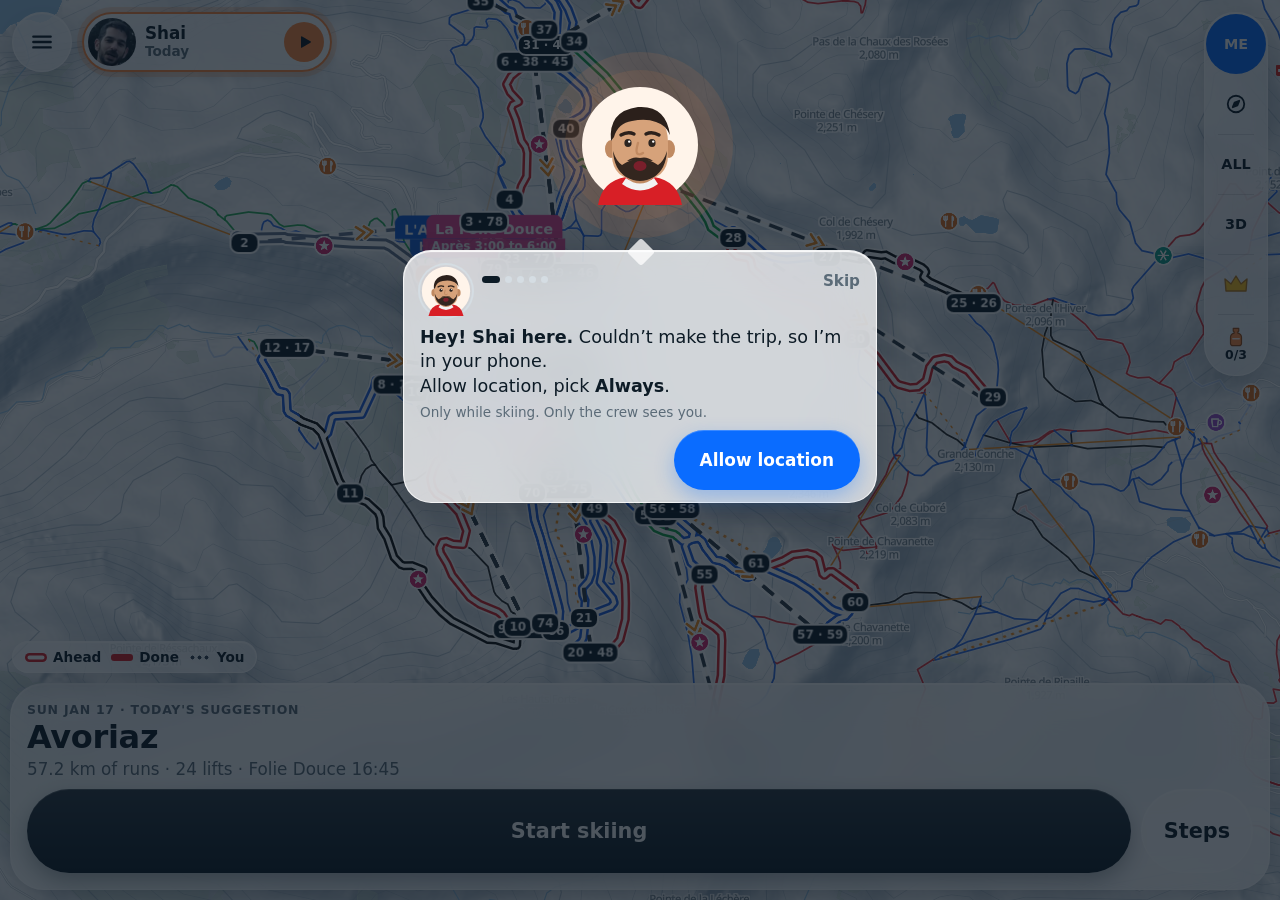
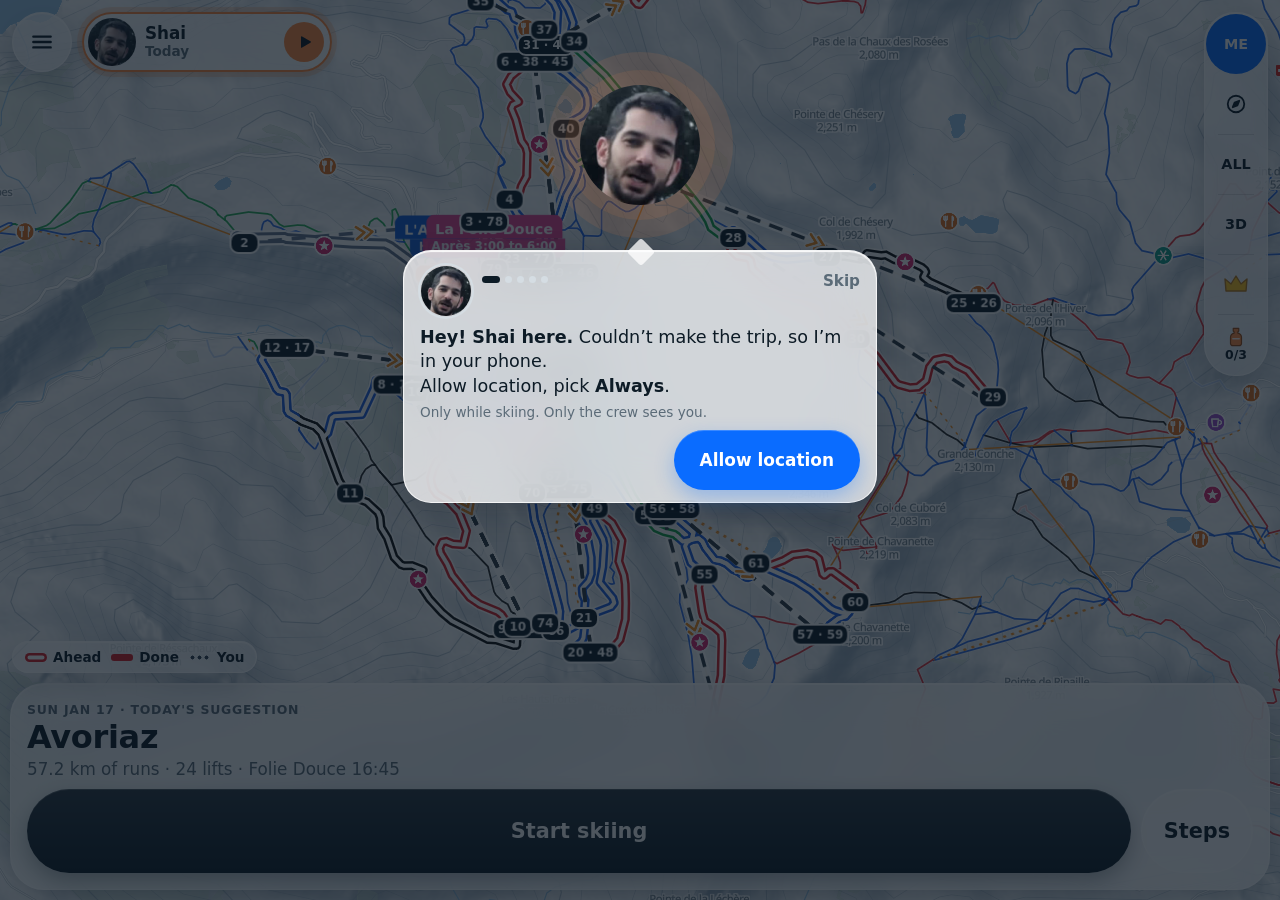
